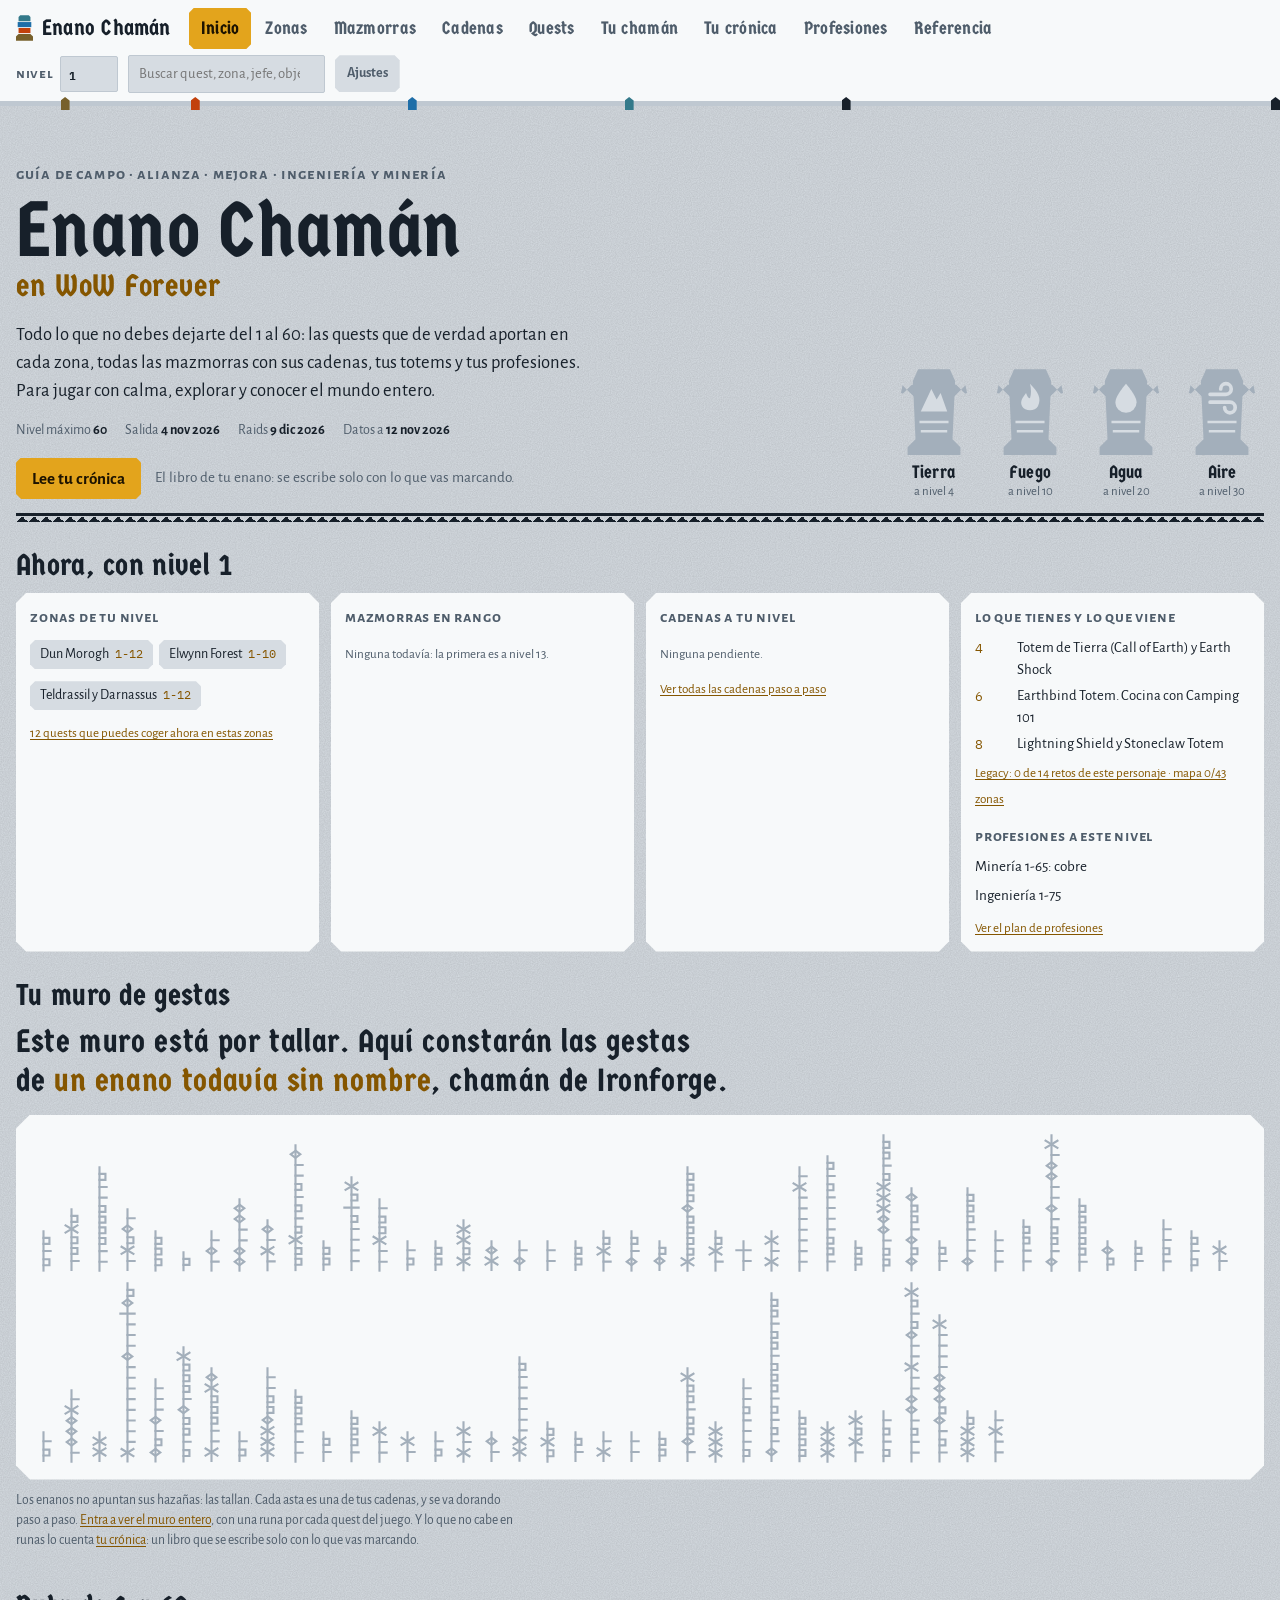
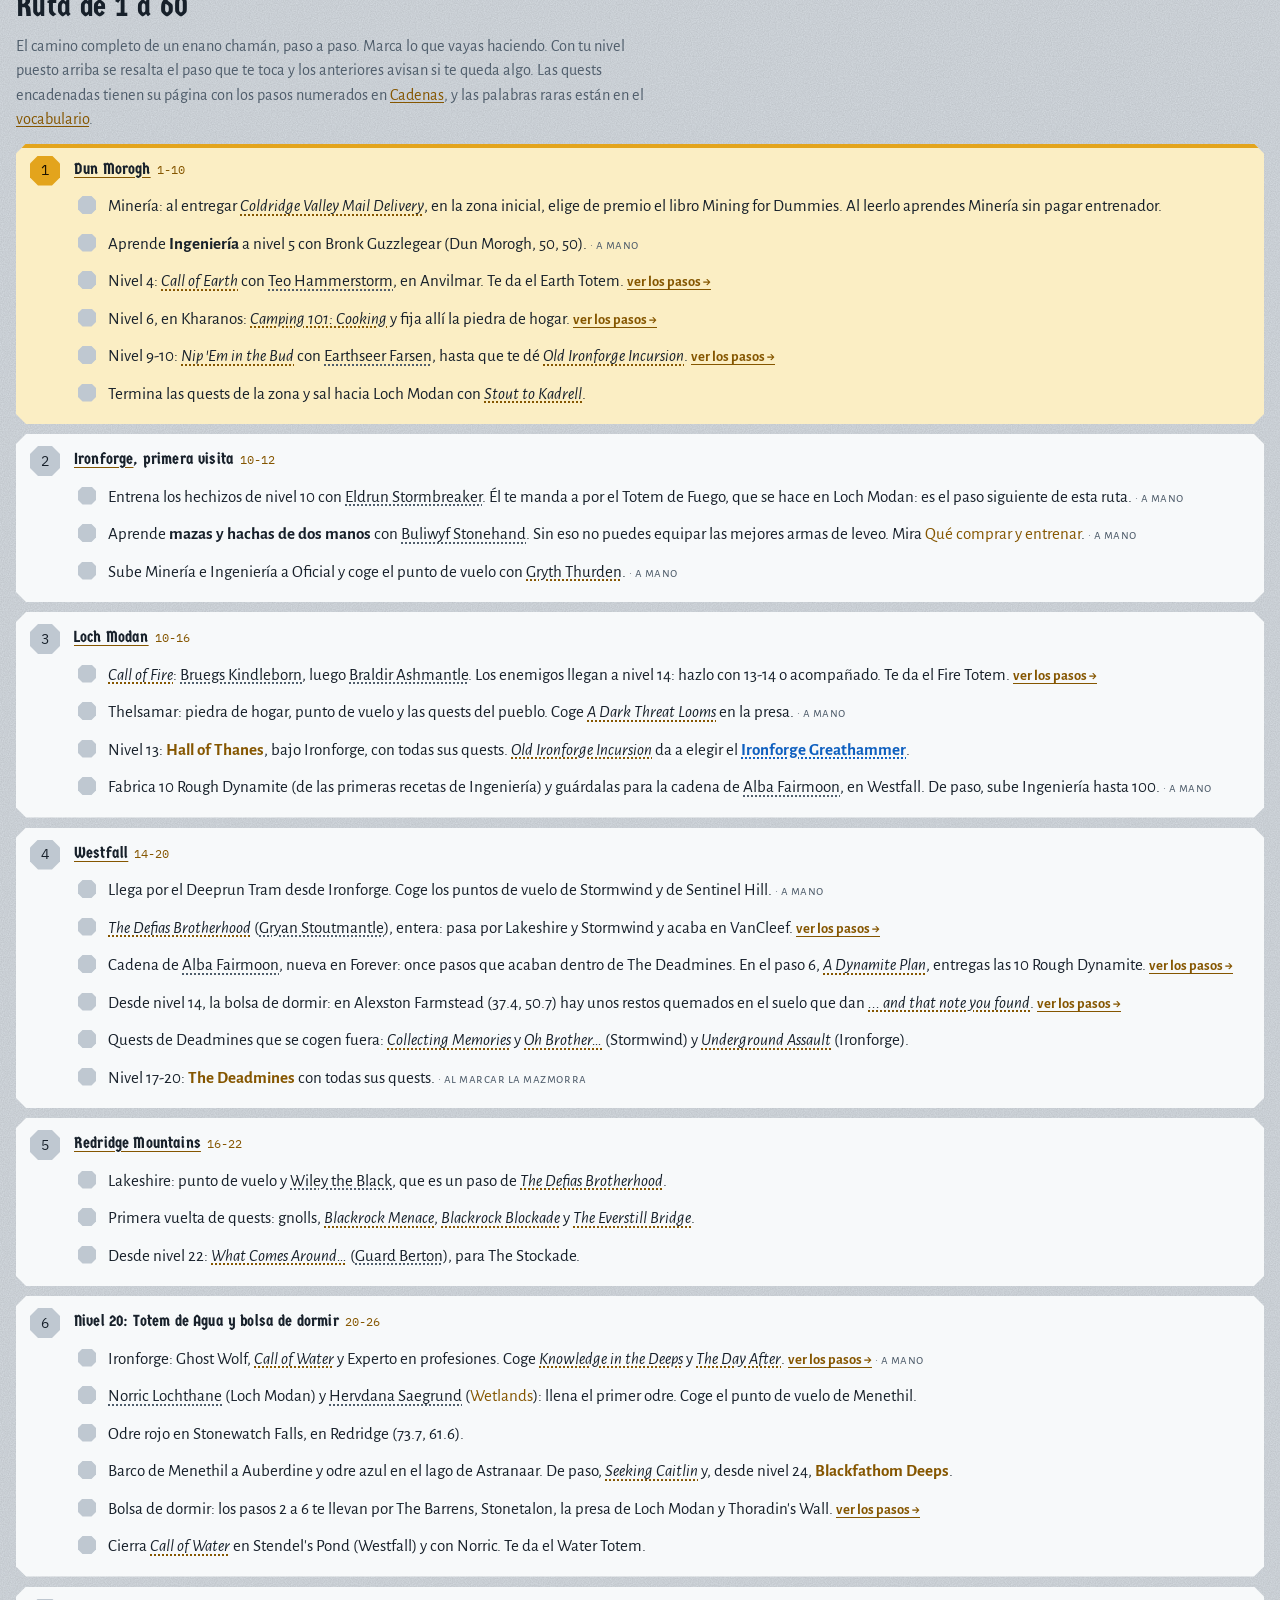
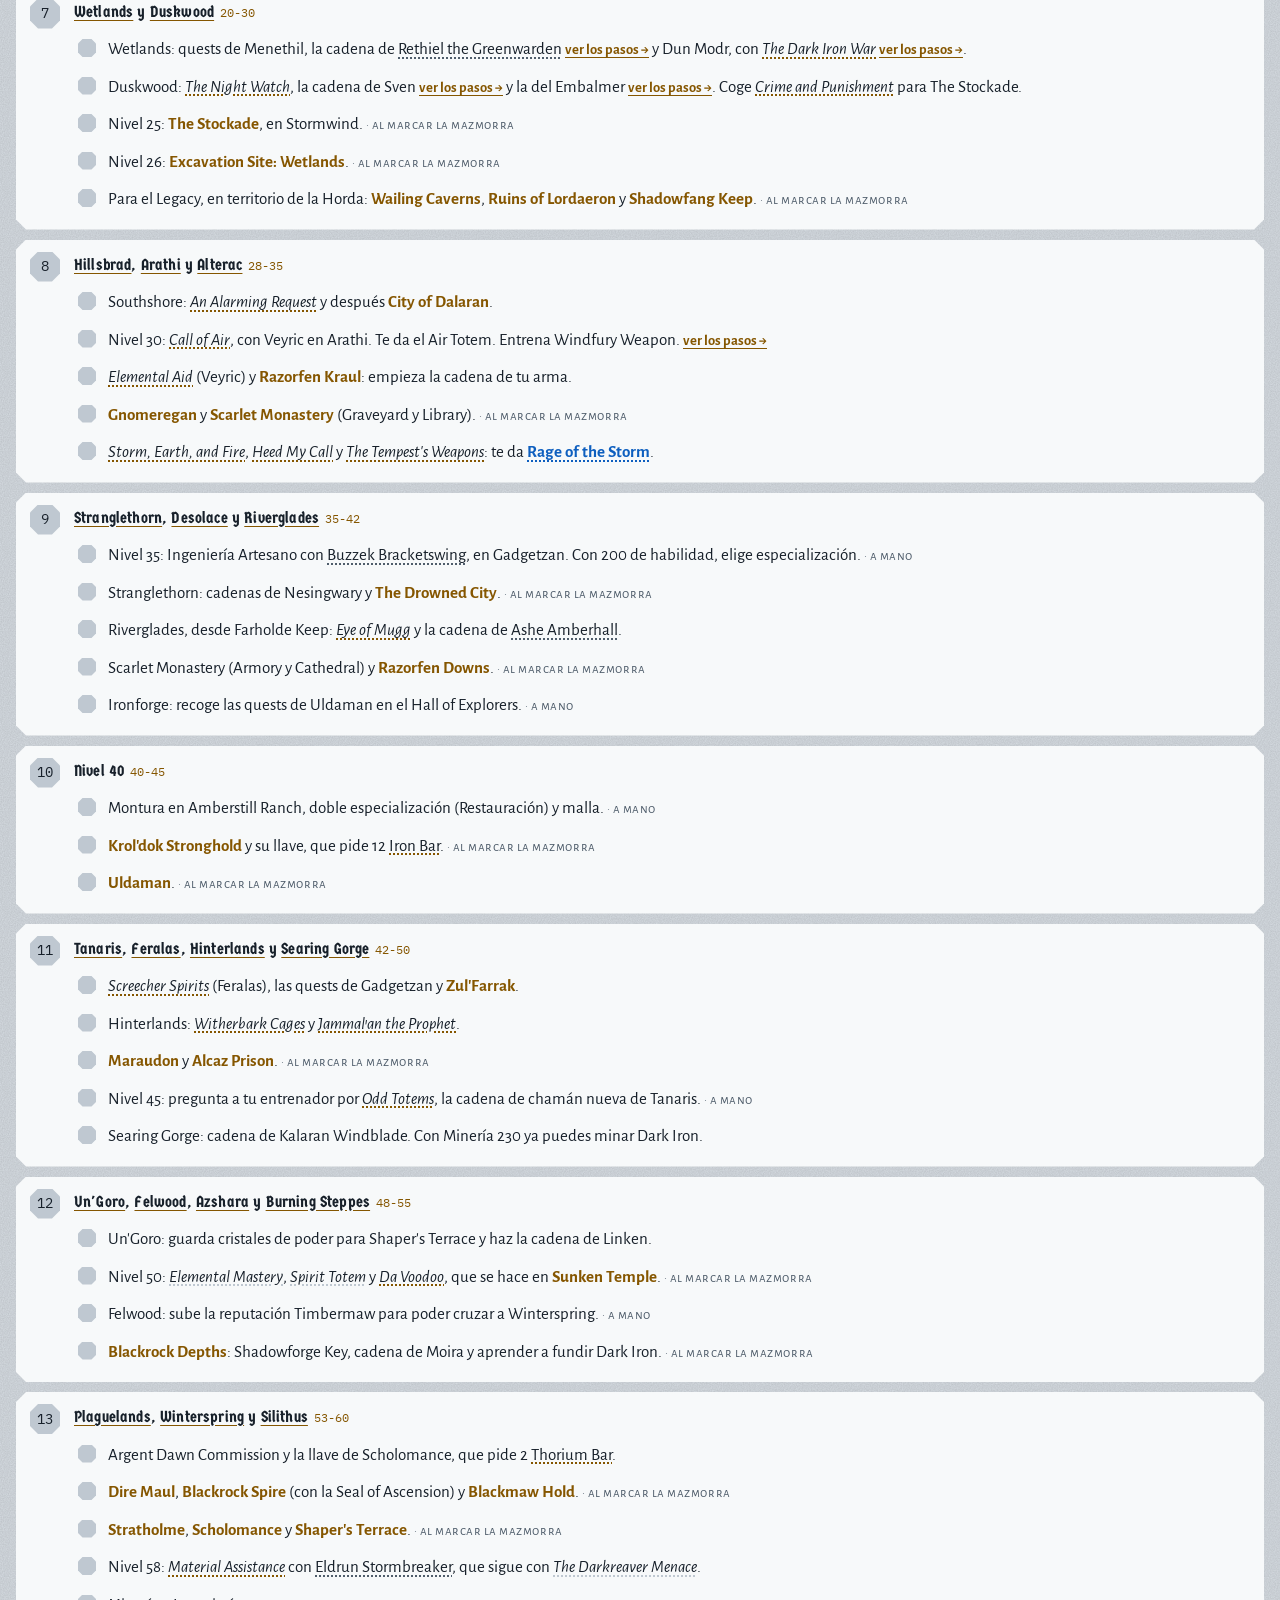
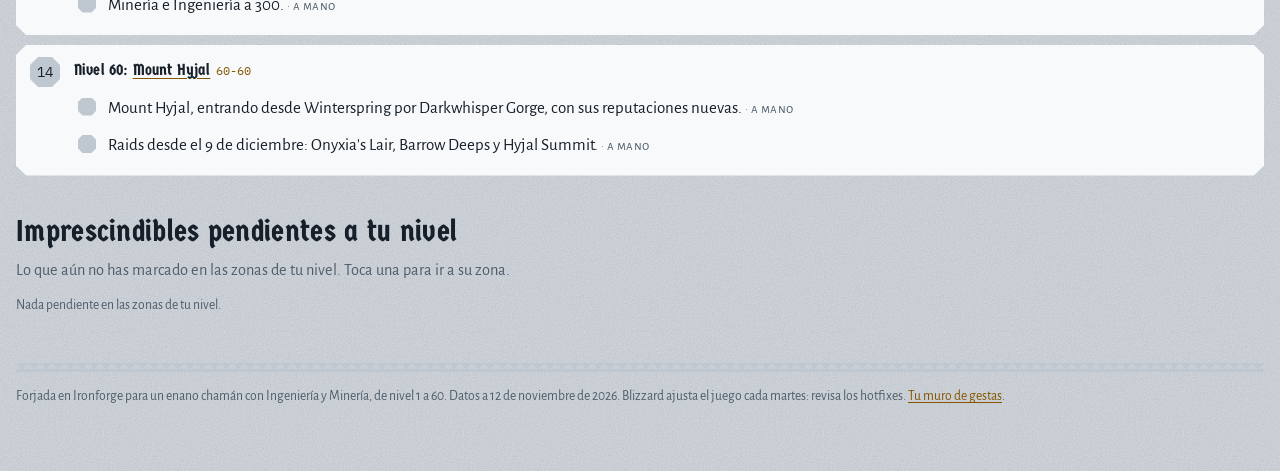
==== index.html @ 5f80826d "Seeking Caitlin pasa a «Para aprovechar»; los pasos previos, con guía - En Ashenvale, Seeking Caitli" ====
<!doctype html>
<html lang="es"><head><meta charset="utf-8"><meta name="viewport" content="width=device-width, initial-scale=1, viewport-fit=cover">
<link rel="icon" href="data:image/svg+xml,%3Csvg xmlns=%27http://www.w3.org/2000/svg%27 viewBox=%270 0 32 32%27%3E%3Crect width=%2732%27 height=%2732%27 fill=%27%2310151A%27/%3E%3Cpath fill=%27%237FC0CE%27 d=%27M11 3h10l2 2v4H9V5z%27/%3E%3Cpath fill=%27%2362ADE5%27 d=%27M8 10h16v5H8z%27/%3E%3Cpath fill=%27%23F47B40%27 d=%27M9 16h14v5H9z%27/%3E%3Cpath fill=%27%23CFA560%27 d=%27M9 22h14l3 3v4H6v-4z%27/%3E%3C/svg%3E">
<title>Enano Chamán en WoW Forever</title>
<link rel="preconnect" href="https://fonts.googleapis.com">
<link rel="preconnect" href="https://fonts.gstatic.com" crossorigin>
<link rel="stylesheet" href="https://fonts.googleapis.com/css2?family=Germania+One&family=Alegreya+Sans:ital,wght@0,400;0,500;0,700;1,400&family=IBM+Plex+Mono:wght@400;500;600&display=swap">
<style>
/* Layout: guía de campo enana. Índice fijo a la izquierda, columna de lectura a la derecha; bandas de nivel en mono; los cuatro elementos (tierra, fuego, agua, aire) como código de color. */
:root{
  /* Losas talladas de Ironforge: granito frío, nieve, oro de forja y los cuatro elementos como señales */
  --bg:#D6DCE2; --paper:#F7F9FA; --ink:#17202A; --muted:#4F5D6B; --rule:#BFC8D1; --stone:#A3AFBB;
  --bronze:#855600; --bronze-soft:#F1E3BD; --gold:#E3A41C; --gold-ink:#1D1300; --hl:#FBEEC4; --hl-ink:#5A4000;
  --earth:#77602B; --fire:#C2410C; --water:#1E6EA8; --air:#33798A; --ok:#2A7A4B; --warn:#9A5A10;
  --grain:url("data:image/svg+xml,%3Csvg xmlns='http://www.w3.org/2000/svg' width='180' height='180'%3E%3Cfilter id='n'%3E%3CfeTurbulence type='fractalNoise' baseFrequency='.85' numOctaves='2' stitchTiles='stitch'/%3E%3CfeColorMatrix values='0 0 0 0 0  0 0 0 0 0  0 0 0 0 0  0 0 0 .55 0'/%3E%3C/filter%3E%3Crect width='100%25' height='100%25' filter='url(%23n)' opacity='.22'/%3E%3C/svg%3E");
  --f-display:"Germania One", "Bitter", Georgia, serif;
  --f-body:"Alegreya Sans", "Segoe UI", system-ui, -apple-system, sans-serif;
  --f-mono:"IBM Plex Mono", ui-monospace, "SF Mono", Menlo, Consolas, monospace;
  --nav-w:250px;
}
@media (prefers-color-scheme: dark){ :root:not([data-theme="light"]){
  --bg:#10151A; --paper:#1A2129; --ink:#E8EDF1; --muted:#9BA9B6; --rule:#303B47; --stone:#46535F;
  --bronze:#F2B64C; --bronze-soft:#2C2512; --gold:#E9A92B; --gold-ink:#1D1300; --hl:#352B10; --hl-ink:#F8DB92;
  --earth:#CFA560; --fire:#F47B40; --water:#62ADE5; --air:#7FC0CE; --ok:#5FC68D; --warn:#E6B04E;
  --grain:url("data:image/svg+xml,%3Csvg xmlns='http://www.w3.org/2000/svg' width='180' height='180'%3E%3Cfilter id='n'%3E%3CfeTurbulence type='fractalNoise' baseFrequency='.85' numOctaves='2' stitchTiles='stitch'/%3E%3CfeColorMatrix values='0 0 0 0 1  0 0 0 0 1  0 0 0 0 1  0 0 0 .55 0'/%3E%3C/filter%3E%3Crect width='100%25' height='100%25' filter='url(%23n)' opacity='.22'/%3E%3C/svg%3E");
  color-scheme:dark } }
:root[data-theme="dark"]{
  --bg:#10151A; --paper:#1A2129; --ink:#E8EDF1; --muted:#9BA9B6; --rule:#303B47; --stone:#46535F;
  --bronze:#F2B64C; --bronze-soft:#2C2512; --gold:#E9A92B; --gold-ink:#1D1300; --hl:#352B10; --hl-ink:#F8DB92;
  --earth:#CFA560; --fire:#F47B40; --water:#62ADE5; --air:#7FC0CE; --ok:#5FC68D; --warn:#E6B04E;
  --grain:url("data:image/svg+xml,%3Csvg xmlns='http://www.w3.org/2000/svg' width='180' height='180'%3E%3Cfilter id='n'%3E%3CfeTurbulence type='fractalNoise' baseFrequency='.85' numOctaves='2' stitchTiles='stitch'/%3E%3CfeColorMatrix values='0 0 0 0 1  0 0 0 0 1  0 0 0 0 1  0 0 0 .55 0'/%3E%3C/filter%3E%3Crect width='100%25' height='100%25' filter='url(%23n)' opacity='.22'/%3E%3C/svg%3E");
  color-scheme:dark }

*{box-sizing:border-box}
[hidden]{display:none!important}
img{max-width:100%}
html{scroll-behavior:smooth}
@media (prefers-reduced-motion: reduce){html{scroll-behavior:auto}}
body{margin:0;background:var(--bg);color:var(--ink);font-family:var(--f-body);font-size:16px;line-height:1.55;
  padding-left:max(16px, env(safe-area-inset-left, 0px));padding-right:max(16px, env(safe-area-inset-right, 0px));padding-block:0}
a{color:var(--bronze);text-underline-offset:2px}
a:focus-visible,button:focus-visible,input:focus-visible,summary:focus-visible{outline:2px solid var(--bronze);outline-offset:2px;border-radius:3px}
em,i{font-style:italic}
.mono,.lv{font-family:var(--f-mono);font-variant-numeric:tabular-nums}

.shell{max-width:1240px;margin:0 auto;display:grid;grid-template-columns:var(--nav-w) minmax(0,1fr);gap:40px;padding-block:28px 64px}
@media (max-width:900px){.shell{grid-template-columns:minmax(0,1fr);gap:20px;padding-block:16px 48px}}

/* Índice */
nav.toc{position:sticky;top:calc(env(safe-area-inset-top, 0px) + 20px);align-self:start;max-height:calc(100vh - 40px);overflow:auto;display:flex;flex-direction:column;gap:14px}
nav.toc .brand{font-family:var(--f-display);font-weight:800;font-size:1.05rem;line-height:1.2;color:var(--ink)}
nav.toc .brand span{display:block;font-family:var(--f-mono);font-weight:500;font-size:.72rem;color:var(--muted);letter-spacing:.04em;margin-top:4px}
nav.toc ol{list-style:none;margin:0;padding:0;display:flex;flex-direction:column;gap:2px;border-left:2px solid var(--rule)}
nav.toc li a{display:block;padding:4px 10px;color:var(--muted);text-decoration:none;font-size:.92rem;border-left:2px solid transparent;margin-left:-2px}
nav.toc li a:hover{color:var(--ink);border-left-color:var(--bronze)}
nav.toc li.sub a{padding-left:22px;font-size:.86rem}
.tools{display:flex;flex-direction:column;gap:8px}
.tools label{font-size:.72rem;text-transform:uppercase;letter-spacing:.08em;color:var(--muted);font-weight:700}
.tools input{width:100%;font:inherit;font-size:.95rem;padding:7px 10px;border:1px solid var(--rule);border-radius:6px;background:var(--paper);color:var(--ink)}
.lvl-row{display:flex;gap:8px;align-items:center}
.lvl-row input{width:76px;font-family:var(--f-mono)}
.lvl-row small{color:var(--muted);font-size:.8rem;line-height:1.3}
#search-count{font-size:.8rem;color:var(--muted);min-height:1.2em}
@media (max-width:900px){
  nav.toc{position:static;max-height:none;overflow:visible;background:var(--paper);border:1px solid var(--rule);border-radius:10px;padding:14px}
  nav.toc details.toc-list > summary{cursor:pointer;font-weight:700}
}
@media (min-width:901px){ nav.toc details.toc-list > summary{display:none} }

main{min-width:0}

/* Portada */
header.hero{border-bottom:3px solid var(--ink);padding-bottom:22px;margin-bottom:8px}
.eyebrow{font-family:var(--f-mono);font-size:.75rem;letter-spacing:.08em;text-transform:uppercase;color:var(--bronze)}
h1{font-family:var(--f-display);font-weight:800;font-size:clamp(2rem,4.6vw,3.1rem);line-height:1.05;margin:.25em 0 .3em;text-wrap:balance;letter-spacing:-.01em}
.lede{font-size:1.12rem;max-width:62ch;color:var(--ink);margin:0 0 16px}
.totems{display:flex;flex-wrap:wrap;gap:8px;margin:0;padding:0;list-style:none}
.totems li{font-family:var(--f-mono);font-size:.78rem;padding:4px 10px;border-radius:999px;border:1.5px solid currentColor;background:var(--paper)}
.t-earth{color:var(--earth)} .t-fire{color:var(--fire)} .t-water{color:var(--water)} .t-air{color:var(--air)}
.meta{display:flex;flex-wrap:wrap;gap:18px;margin-top:16px;font-size:.88rem;color:var(--muted)}
.meta b{color:var(--ink);font-weight:700}

/* Secciones */
section{padding-top:34px;scroll-margin-top:16px}
h2{font-family:var(--f-display);font-weight:700;font-size:1.6rem;line-height:1.15;margin:0 0 10px;text-wrap:balance;display:flex;gap:12px;align-items:baseline}
h2 .n{font-family:var(--f-mono);font-size:.8rem;color:var(--bronze);font-weight:500;letter-spacing:.04em}
h3{font-family:var(--f-display);font-weight:700;font-size:1.15rem;margin:22px 0 8px;text-wrap:balance}
h4{font-size:.78rem;text-transform:uppercase;letter-spacing:.09em;color:var(--muted);margin:18px 0 6px}
p{margin:0 0 12px;max-width:72ch}
.intro{color:var(--muted);font-size:1.02rem}
ul,ol{margin:0 0 12px;padding-left:1.3em}
li{margin:3px 0}
li > ul, li > ol{margin:4px 0 6px}
.callout{background:var(--bronze-soft);border-left:4px solid var(--bronze);padding:12px 16px;border-radius:0 8px 8px 0;margin:14px 0;max-width:76ch}
.callout p:last-child{margin:0}
.src{font-size:.85rem;color:var(--muted)}

/* Tablas */
.tw{overflow-x:auto;margin:10px 0 16px;border:1px solid var(--rule);border-radius:8px;background:var(--paper)}
table{border-collapse:collapse;width:100%;font-size:.92rem}
th,td{text-align:left;vertical-align:top;padding:8px 10px;border-bottom:1px solid var(--rule)}
th{font-size:.74rem;text-transform:uppercase;letter-spacing:.07em;color:var(--muted);font-weight:700;background:var(--bg);position:sticky;top:0}
tr:last-child td{border-bottom:0}
td .lv, td.lv{white-space:nowrap;color:var(--bronze);font-size:.82rem}
tr.at-level td{background:var(--hl)}
tr.at-level td:first-child{box-shadow:inset 3px 0 0 var(--bronze)}
td b{font-weight:700}

/* Plan desde 20 */
ol.steps{list-style:none;padding:0;counter-reset:s;display:flex;flex-direction:column;gap:10px;max-width:none}
ol.steps > li{counter-increment:s;background:var(--paper);border:1px solid var(--rule);border-radius:10px;padding:12px 14px 10px 54px;position:relative;margin:0}
ol.steps > li::before{content:counter(s);position:absolute;left:14px;top:12px;width:28px;height:28px;border-radius:50%;background:var(--ink);color:var(--paper);font-family:var(--f-mono);font-size:.85rem;display:grid;place-items:center}
ol.steps > li > strong:first-child{font-family:var(--f-display);font-size:1.02rem}
ol.steps .lv{font-size:.78rem;color:var(--bronze);margin-left:6px}
ol.steps ul{margin-top:6px}

/* Zonas y checklist desplegables */
details.zona{background:var(--paper);border:1px solid var(--rule);border-radius:10px;margin:8px 0;overflow:hidden}
details.zona > summary{cursor:pointer;list-style:none;display:flex;flex-wrap:wrap;align-items:baseline;gap:6px 12px;padding:11px 14px}
details.zona > summary::-webkit-details-marker{display:none}
details.zona > summary::before{content:"+";font-family:var(--f-mono);color:var(--bronze);width:1ch}
details.zona[open] > summary::before{content:"\2212"}
details.zona > summary .zn{font-family:var(--f-display);font-weight:700;font-size:1.05rem}
details.zona > summary .lv{font-size:.78rem;color:var(--bronze)}
details.zona > summary .base{font-size:.85rem;color:var(--muted)}
details.zona > summary .prog{margin-left:auto;font-family:var(--f-mono);font-size:.76rem;color:var(--muted)}
details.zona .body{padding:2px 16px 14px 34px;border-top:1px solid var(--rule)}
details.zona .body > p:first-child{margin-top:12px}
details.zona.at-level{border-color:var(--bronze);box-shadow:0 0 0 1px var(--bronze)}
details.zona.at-level > summary{background:var(--hl)}
.tag{display:inline-block;font-family:var(--f-mono);font-size:.7rem;padding:1px 7px;border-radius:999px;background:var(--bronze-soft);color:var(--bronze);vertical-align:2px;margin-left:4px;letter-spacing:.02em}
.tag.done{background:var(--bg);color:var(--ok)}
.tag.new{background:var(--bronze-soft);color:var(--fire)}

.chk{list-style:none;padding:0;margin:10px 0}
.chk li{margin:0}
.chk label{display:grid;grid-template-columns:22px minmax(0,1fr);gap:8px;padding:6px 4px;border-radius:6px;cursor:pointer}
.chk label:hover{background:var(--bg)}
.chk input{width:17px;height:17px;margin-top:3px;accent-color:var(--bronze)}
.chk input:checked + span{color:var(--muted);text-decoration:line-through;text-decoration-color:var(--rule)}
.crit{display:grid;grid-template-columns:repeat(auto-fit,minmax(200px,1fr));gap:8px;margin:12px 0;padding:0;list-style:none}
.crit li{background:var(--paper);border:1px solid var(--rule);border-radius:8px;padding:9px 12px;font-size:.92rem;margin:0}

.hidden-by-search{display:none!important}
mark{background:var(--hl);color:var(--hl-ink);padding:0 2px;border-radius:2px}

footer{margin-top:48px;padding-top:16px;border-top:1px solid var(--rule);font-size:.85rem;color:var(--muted)}

/* PDF / impresión */
@media print{
  :root{--bg:#FFFFFF;--paper:#FFFFFF;--ink:#111;--muted:#555;--rule:#CCC;--hl:#FFF;--bronze:#6E4800;--bronze-soft:#F6EEE4;--gold:#C9952A;--stone:#999;--grain:none}
  body{font-size:10.5pt;padding:0}
  .shell{display:block;padding:0;max-width:none}
  nav.toc, .tools, #search-count{display:none!important}
  section{padding-top:14px;break-before:auto}
  h2{break-after:avoid;font-size:16pt;border-bottom:1.5px solid #111;padding-bottom:4px}
  h3{break-after:avoid}
  .tw{overflow:visible;border:1px solid #CCC}
  tr, ol.steps > li, .chk label{break-inside:avoid}
  th{position:static}
  details.zona{break-inside:auto;border:1px solid #CCC}
  details.zona > summary::before{content:""}
  tr.at-level td, details.zona.at-level > summary{background:transparent;box-shadow:none}
  a{color:#111;text-decoration:none}
  @page{margin:14mm 13mm}
}

/* ===================== v2: enlaces, fichas, mazmorras, panel por nivel ===================== */
:root{ --q0:#6B7682; --q2:#1E7A3C; --q3:#0E5FBF; --q4:#7A2FC2; --q5:#B5590A; --c-classic:#94561B; --c-new:#1E6EA8; --pop:#FFFFFF; --pop-ink:#1B2129; --shadow:0 10px 30px rgba(15,25,40,.18) }
@media (prefers-color-scheme: dark){ :root:not([data-theme="light"]){ --q0:#8A95A1; --q2:#4CC273; --q3:#5AA7FF; --q4:#BE86F5; --q5:#F29A4A; --c-classic:#C27B36; --c-new:#4A90C8; --pop:#1F262E; --pop-ink:#E4E9EE; --shadow:0 10px 30px rgba(0,0,0,.5) } }
:root[data-theme="dark"]{ --q0:#8A95A1; --q2:#4CC273; --q3:#5AA7FF; --q4:#BE86F5; --q5:#F29A4A; --c-classic:#C27B36; --c-new:#4A90C8; --pop:#1F262E; --pop-ink:#E4E9EE; --shadow:0 10px 30px rgba(0,0,0,.5) }

a.x{color:inherit;text-decoration:underline dotted var(--bronze);text-decoration-thickness:1.5px;text-underline-offset:3px}
a.x:hover{text-decoration-style:solid}
a.x-npc{text-decoration-color:var(--muted)}
a.x-s{text-decoration-color:var(--rule)}
a.x.q0{color:var(--q0)} a.x.q2{color:var(--q2)} a.x.q3{color:var(--q3)} a.x.q4{color:var(--q4)} a.x.q5{color:var(--q5)}
a.x.q2,a.x.q3,a.x.q4,a.x.q5{text-decoration-color:currentColor;font-weight:600}

.tools select{width:100%;font:inherit;font-size:.92rem;padding:7px 8px;border:1px solid var(--rule);border-radius:6px;background:var(--paper);color:var(--ink)}
.prog-box{display:flex;flex-direction:column;gap:3px;font-size:.82rem;color:var(--muted);border-top:1px solid var(--rule);padding-top:8px}
.prog-box b{color:var(--ink);font-family:var(--f-mono);font-weight:500}
.sync summary{cursor:pointer;font-size:.82rem;color:var(--muted)}
.sync p{font-size:.8rem;color:var(--muted);margin:6px 0}
.sync textarea{width:100%;font-family:var(--f-mono);font-size:.7rem;border:1px solid var(--rule);border-radius:6px;background:var(--paper);color:var(--ink);padding:6px}
.sync-btns{display:flex;gap:6px;margin-top:6px}
.sync button,#imprimir{font:inherit;font-size:.82rem;font-weight:600;padding:6px 9px;border-radius:6px;border:1.5px solid var(--bronze);background:var(--bronze-soft);color:var(--bronze);cursor:pointer}
.sync button:hover,#imprimir:hover{background:var(--bronze);color:var(--paper)}
#sync-msg{font-size:.78rem;color:var(--ok);min-height:1.1em;margin-top:4px}
body:not(.local) #imprimir{display:none}

/* Panel "ahora" */
.now{display:grid;grid-template-columns:repeat(auto-fit,minmax(250px,1fr));gap:12px;margin-top:6px}
.tile{background:var(--paper);border:1px solid var(--rule);border-radius:10px;padding:12px 14px;min-width:0}
.tile h4{margin:0 0 8px}
.tile p{margin:0 0 6px;font-size:.95rem}
.tile small{color:var(--muted);font-size:.82rem}
.chips{display:flex;flex-wrap:wrap;gap:6px;margin:0 0 6px;padding:0;list-style:none}
.chip{display:inline-flex;gap:6px;align-items:baseline;padding:3px 9px;border-radius:999px;border:1px solid var(--rule);background:var(--bg);color:var(--ink);text-decoration:none;font-size:.88rem}
.chip:hover{border-color:var(--bronze)}
.chip .lv{font-size:.72rem;color:var(--bronze)}
.chip.done{color:var(--muted);text-decoration:line-through}
.chip.soon{border-style:dashed;color:var(--muted)}
.ms{list-style:none;padding:0;margin:0}
.ms li{display:grid;grid-template-columns:34px minmax(0,1fr);gap:8px;font-size:.92rem;margin:4px 0}
.ms .lv{color:var(--bronze);font-size:.8rem;padding-top:2px}
.ms li.past{color:var(--muted)}

/* Gráfico de mazmorras por nivel */
.gantt{margin:14px 0 18px;background:var(--paper);border:1px solid var(--rule);border-radius:10px;padding:12px 14px;--gl:210px;--gv:44px}
.gantt figcaption{display:flex;flex-wrap:wrap;gap:6px 16px;align-items:center;margin-bottom:8px;font-size:.9rem}
.gantt .lg{display:inline-flex;align-items:center;gap:6px;color:var(--muted);font-size:.8rem}
.gantt .lg .gb{position:static;display:inline-block;width:22px;height:8px}
.gantt .lg .gline{display:inline-block;width:2px;height:14px;background:var(--ink)}
.g-body{position:relative;padding-top:16px}
.gr,.g-axis{display:grid;grid-template-columns:var(--gl) minmax(0,1fr) var(--gv);align-items:center;gap:0}
.gr{height:22px;color:var(--ink);text-decoration:none;border-radius:4px}
.gr:hover,.gr:focus-visible{background:var(--bg)}
.gl{font-size:.82rem;white-space:nowrap;overflow:hidden;text-overflow:ellipsis;padding-right:10px}
.gt{position:relative;height:100%;background-image:linear-gradient(to right,var(--rule) 1px,transparent 1px);background-size:20% 100%;border-right:1px solid var(--rule)}
.gb{position:absolute;top:6px;height:10px;border-radius:4px;background:var(--c-classic)}
.gb.gn{background:var(--c-new)}
.gv{font-family:var(--f-mono);font-size:.72rem;color:var(--muted);text-align:right}
.gr.at-level .gl{font-weight:700}
.gr.done .gl{color:var(--muted)}
.gr.done .gl::before{content:"\2713  ";color:var(--ok)}
.gr.done .gb{opacity:.35}
.g-now{position:absolute;top:16px;bottom:0;width:2px;background:var(--ink);left:calc(var(--gl) + (100% - var(--gl) - var(--gv)) * var(--p, 0.2));pointer-events:none}
.g-now::after{content:attr(data-l);position:absolute;top:-16px;left:-14px;width:30px;text-align:center;font-family:var(--f-mono);font-size:.7rem;color:var(--ink)}
.g-axis{margin-top:2px}
.g-axis .gt{background:none;border:0;height:16px}
.g-axis .gt span{position:absolute;transform:translateX(-50%);font-family:var(--f-mono);font-size:.7rem;color:var(--muted)}
@media (max-width:640px){ .gantt{--gl:128px;--gv:0px} .gv{display:none} }

/* Fichas de mazmorra */
.dg-top{display:flex;flex-wrap:wrap;gap:8px 16px;justify-content:space-between;align-items:center;margin-top:10px}
.dones{display:flex;flex-wrap:wrap;gap:6px 14px}
label.done{display:inline-flex;gap:6px;align-items:center;font-weight:600;font-size:.9rem;cursor:pointer}
label.done input{width:17px;height:17px;accent-color:var(--bronze)}
.dg-grid{display:grid;grid-template-columns:minmax(0,1fr) minmax(0,1fr);gap:8px 28px}
@media (max-width:1000px){.dg-grid{grid-template-columns:minmax(0,1fr)}}
.dg-grid > div{min-width:0}
h5{font-size:.82rem;margin:12px 0 4px;color:var(--ink);font-weight:700}
.bosses{padding-left:1.4em;margin:0 0 8px}
.bosses li{margin:7px 0}
.loot{font-size:.86rem;margin-top:3px;line-height:1.5}
.keyitems{list-style:none;padding:0;margin:0 0 8px}
.keyitems li{margin:7px 0}
.kind{display:inline-block;font-family:var(--f-mono);font-size:.68rem;padding:1px 7px;border-radius:999px;border:1px solid var(--rule);color:var(--muted);margin-left:4px;vertical-align:2px}
.kind.k-llave,.kind.k-inicia-quest{border-color:var(--warn);color:var(--warn)}
.kind.k-plano,.kind.k-profesion{border-color:var(--water);color:var(--water)}
.kind.k-arma2m{border-color:var(--bronze);color:var(--bronze)}
.tag.okk{background:var(--bg);color:var(--ok)}
.tag.ty,.tag.st{background:var(--bg);color:var(--muted)}

/* Listas de quests */
.ql{margin:6px 0}
.ql label{padding:4px 4px}
.ql .lv{color:var(--bronze);font-size:.76rem;display:inline-block;min-width:1.6em}
.qm{display:block;color:var(--muted);font-size:.84rem;line-height:1.35}
.qr{display:block;font-size:.84rem;line-height:1.4}
.star{color:var(--bronze);margin-right:2px}
.ql li.at-level > label:not(.got){background:var(--hl);border-radius:6px}
details.allq{margin:12px 0 4px;border:1px dashed var(--rule);border-radius:8px}
details.allq > summary{cursor:pointer;padding:9px 12px;font-weight:700;display:flex;gap:10px;align-items:baseline}
details.allq > summary .prog{margin-left:auto;font-family:var(--f-mono);font-size:.76rem;color:var(--muted);font-weight:500}
details.allq > p, details.allq > ul{margin-left:12px;margin-right:12px}

/* Ficha emergente */
#pop{position:fixed;z-index:50;width:min(340px,calc(100vw - 24px));background:var(--pop);color:var(--pop-ink);border:1px solid var(--rule);border-radius:10px;box-shadow:var(--shadow);padding:12px 14px;font-size:.88rem;line-height:1.4}
#pop .p-h{font-family:var(--f-display);font-weight:700;font-size:1rem;line-height:1.25;margin-bottom:2px}
#pop .p-s{color:var(--muted);font-size:.78rem;margin-bottom:6px}
#pop .p-o{margin:6px 0}
#pop dl{display:grid;grid-template-columns:auto minmax(0,1fr);gap:2px 10px;margin:6px 0}
#pop dt{color:var(--muted);font-size:.78rem;padding-top:1px}
#pop dd{margin:0}
#pop .p-l{margin:1px 0}
#pop .p-f{margin-top:8px;padding-top:6px;border-top:1px solid var(--rule);font-size:.78rem;color:var(--muted);display:flex;justify-content:space-between;gap:8px}
#pop .p-f a{font-weight:700}
#pop .q0{color:var(--q0)} #pop .q2{color:var(--q2)} #pop .q3{color:var(--q3)} #pop .q4{color:var(--q4)} #pop .q5{color:var(--q5)}

@media print{
  #pop,.sync,.prog-box,.tools select,.g-tip{display:none!important}
  a.x{text-decoration:none}
  .now{grid-template-columns:repeat(2,minmax(0,1fr))}
  .tile,.gantt{border:1px solid #CCC}
  .dg-grid{grid-template-columns:minmax(0,1fr) minmax(0,1fr);gap:4px 18px}
  .gr{height:18px}
  .ql li.at-level > label:not(.got){background:transparent}
  label.done input,.chk input{accent-color:#555}
}

/* ===================== v3: navegación por secciones y páginas ===================== */
body{padding-left:0;padding-right:0}
body::before{content:"";position:fixed;inset:0 0 auto;height:env(safe-area-inset-top,0px);z-index:40;background:var(--paper)}
.top-in,.shell{padding-left:max(16px, env(safe-area-inset-left, 0px));padding-right:max(16px, env(safe-area-inset-right, 0px))}
.top{position:sticky;top:env(safe-area-inset-top,0px);z-index:30;background:var(--paper);border-bottom:1px solid var(--rule)}
.top-in{max-width:1280px;margin:0 auto;display:flex;flex-wrap:wrap;align-items:center;gap:6px 18px;padding-block:8px}
.brand{font-family:var(--f-display);font-weight:800;color:var(--ink);text-decoration:none;font-size:1.05rem;line-height:1.1}
.brand span{display:block;font-family:var(--f-mono);font-size:.6rem;letter-spacing:.09em;text-transform:uppercase;color:var(--muted);font-weight:500;margin-top:2px}
.tabs{display:flex;gap:2px;overflow-x:auto;flex:1 1 auto;min-width:0;scrollbar-width:none}
.tabs a{padding:8px 13px;border-radius:8px;color:var(--muted);text-decoration:none;font-weight:600;white-space:nowrap}
.tabs a:hover{color:var(--ink);background:var(--bg)}
.tabs a.on{color:var(--ink);background:var(--bronze-soft);box-shadow:inset 0 -2px 0 var(--bronze)}
.top-tools{display:flex;align-items:center;gap:10px;flex:0 1 auto;min-width:0}
.lvl{display:flex;align-items:center;gap:6px;font-size:.7rem;text-transform:uppercase;letter-spacing:.08em;color:var(--muted);font-weight:700}
.lvl input{width:58px;font:inherit;font-family:var(--f-mono);font-size:.95rem;padding:6px 8px;border:1px solid var(--rule);border-radius:6px;background:var(--bg);color:var(--ink)}
.search{position:relative;flex:1 1 230px;min-width:130px;max-width:300px}
.search input{width:100%;font:inherit;font-size:.92rem;padding:7px 10px;border:1px solid var(--rule);border-radius:6px;background:var(--bg);color:var(--ink)}
#results{position:absolute;right:0;top:calc(100% + 6px);width:min(440px, calc(100vw - 32px));max-height:min(70vh,520px);overflow:auto;background:var(--pop);border:1px solid var(--rule);border-radius:10px;box-shadow:var(--shadow);padding:6px;z-index:60}
.res{display:grid;grid-template-columns:70px minmax(0,1fr);gap:0 10px;padding:7px 8px;border-radius:6px;color:var(--pop-ink);text-decoration:none}
.res:hover,.res.sel{background:var(--bg)}
.res .rt{font-family:var(--f-mono);font-size:.66rem;color:var(--bronze);text-transform:uppercase;padding-top:4px}
.res .rn{font-weight:600}
.res .rc{grid-column:2;color:var(--muted);font-size:.82rem}
.res-empty{padding:10px;color:var(--muted);font-size:.9rem}
.cfg{position:relative}
.cfg > summary{cursor:pointer;list-style:none;padding:7px 10px;border:1px solid var(--rule);border-radius:6px;font-size:.88rem;font-weight:600;color:var(--muted);white-space:nowrap}
.cfg > summary::-webkit-details-marker{display:none}
.cfg[open] > summary{color:var(--ink);border-color:var(--bronze)}
.cfg-body{position:absolute;right:0;top:calc(100% + 6px);width:min(320px, calc(100vw - 32px));background:var(--pop);color:var(--pop-ink);border:1px solid var(--rule);border-radius:10px;box-shadow:var(--shadow);padding:12px;display:flex;flex-direction:column;gap:8px;z-index:60}
.cfg-body label{font-size:.7rem;text-transform:uppercase;letter-spacing:.08em;color:var(--muted);font-weight:700}
.cfg-body select,.cfg-body textarea{width:100%;font:inherit;font-size:.9rem;padding:7px 8px;border:1px solid var(--rule);border-radius:6px;background:var(--bg);color:var(--ink)}
.cfg-body textarea{font-family:var(--f-mono);font-size:.7rem}
.cfg-body p{font-size:.8rem;color:var(--muted);margin:0;max-width:none}
.cfg-body button{font:inherit;font-size:.82rem;font-weight:600;padding:6px 9px;border-radius:6px;border:1.5px solid var(--bronze);background:var(--bronze-soft);color:var(--bronze);cursor:pointer}
.cfg-body button:hover{background:var(--bronze);color:var(--paper)}

.shell{max-width:1280px;margin:0 auto;display:grid;grid-template-columns:232px minmax(0,1fr);gap:34px;padding-block:22px 64px}
.shell.noside{grid-template-columns:minmax(0,1fr)}
.shell.noside .side{display:none}
.side{position:sticky;top:calc(env(safe-area-inset-top,0px) + 72px);align-self:start;max-height:calc(100vh - 92px);overflow:auto;font-size:.9rem;padding:0 4px 12px 0}
.side h4{margin:14px 0 4px}
.side a{display:flex;justify-content:space-between;gap:8px;align-items:baseline;padding:4px 8px;border-radius:6px;color:var(--muted);text-decoration:none;border-left:2px solid transparent}
.side a:hover{color:var(--ink);background:var(--paper)}
.side a.at-level{color:var(--ink)}
.side a.on{color:var(--ink);background:var(--paper);border-left-color:var(--bronze);font-weight:700}
.side a.done span:first-child::before{content:"\2713  ";color:var(--ok)}
.side .lv{font-family:var(--f-mono);font-size:.7rem;color:var(--bronze);white-space:nowrap}
.side .s-all{font-weight:700;color:var(--ink)}
@media (max-width:900px){.shell{grid-template-columns:minmax(0,1fr);gap:0;padding-block:14px 48px}.side{display:none}}

.sec{padding-top:26px}
.view > header.hero + .sec{padding-top:18px}
.view > .sec:first-child{padding-top:0}
.vh{font-size:1.9rem;margin:0 0 6px;display:block}
.sec > h2{display:block}
.page .ph{border-bottom:3px solid var(--ink);padding-bottom:12px;margin-bottom:14px}
.crumb{font-size:.84rem;color:var(--muted);display:flex;gap:7px;align-items:center;margin-bottom:6px}
.crumb a{color:var(--bronze);text-decoration:none;font-weight:700}
.page h2{font-size:clamp(1.6rem,3.6vw,2.3rem);margin:0 0 6px;display:block;font-weight:800}
.ph-meta{display:flex;flex-wrap:wrap;gap:4px 14px;align-items:center;color:var(--muted);font-size:.92rem;margin-bottom:8px}
.ph-meta .lv{font-family:var(--f-mono);color:var(--bronze);font-size:.92rem}
.blk{background:var(--paper);border:1px solid var(--rule);border-radius:10px;padding:14px 16px;margin:12px 0}
.blk > h3,.blk-h h3{margin:0 0 8px;font-size:1.05rem;display:flex;gap:10px;align-items:baseline}
.blk .prog{margin-left:auto;font-family:var(--f-mono);font-size:.78rem;color:var(--muted);font-weight:500}
.blk.imp{border-color:var(--bronze);box-shadow:inset 4px 0 0 var(--bronze)}
.blk h4:first-of-type{margin-top:6px}
.blk-h{display:flex;flex-wrap:wrap;gap:6px 14px;align-items:center;justify-content:space-between;margin-bottom:6px}
.blk-h h3{margin:0;flex:1 1 auto}
.filters{display:flex;flex-wrap:wrap;gap:6px}
.filters button{font:inherit;font-size:.8rem;padding:4px 10px;border-radius:999px;border:1px solid var(--rule);background:var(--bg);color:var(--muted);cursor:pointer}
.filters button.on{background:var(--ink);color:var(--paper);border-color:var(--ink)}
.allq.f-new li:not([data-new]),.allq.f-star li:not([data-star]),.allq.f-pend li:has(input:checked){display:none}
.cols{display:grid;grid-template-columns:minmax(0,1fr) minmax(0,1fr);gap:0 20px;align-items:start}
@media (max-width:1000px){.cols{grid-template-columns:minmax(0,1fr)}}
.cols > div{min-width:0}
.pn{display:flex;justify-content:space-between;gap:12px;margin-top:18px}
.pn a{padding:8px 12px;border:1px solid var(--rule);border-radius:8px;background:var(--paper);color:var(--ink);text-decoration:none;font-weight:600}
.pn a:hover{border-color:var(--bronze)}

.cg{margin:20px 0 8px}
.cards{display:grid;grid-template-columns:repeat(auto-fill,minmax(232px,1fr));gap:10px}
.card{display:flex;flex-direction:column;gap:4px;background:var(--paper);border:1px solid var(--rule);border-radius:10px;padding:11px 13px;color:var(--ink);text-decoration:none;min-width:0}
.card:hover{border-color:var(--bronze)}
.card.at-level{border-color:var(--bronze);box-shadow:0 0 0 1px var(--bronze);background:var(--hl)}
.card.done{opacity:.7}
.card.done .c-h b::before{content:"\2713  ";color:var(--ok)}
.c-h{display:flex;justify-content:space-between;gap:8px;align-items:baseline}
.c-h b{font-family:var(--f-display);font-size:1.02rem;line-height:1.2}
.c-h .lv{font-family:var(--f-mono);font-size:.76rem;color:var(--bronze);white-space:nowrap}
.c-s{color:var(--muted);font-size:.84rem}
.bar{display:block;height:5px;border-radius:3px;background:var(--rule);overflow:hidden;margin-top:4px}
.bar i{display:block;height:100%;background:var(--bronze);border-radius:3px}
.c-f{font-size:.74rem;color:var(--muted);font-family:var(--f-mono)}
.flash{animation:flash 1.7s ease-out}
@keyframes flash{0%,35%{background:var(--hl);box-shadow:0 0 0 3px var(--bronze)}100%{background:transparent;box-shadow:0 0 0 0 transparent}}
@media (prefers-reduced-motion: reduce){.flash{animation:none;outline:2px solid var(--bronze)}}
.pend{list-style:none;padding:0;margin:0;display:grid;grid-template-columns:repeat(auto-fit,minmax(280px,1fr));gap:8px}
.pend li{margin:0}
.pend a{display:block;height:100%;background:var(--paper);border:1px solid var(--rule);border-left:4px solid var(--bronze);border-radius:8px;padding:9px 12px;color:var(--ink);text-decoration:none;font-size:.92rem}
.pend a:hover{border-color:var(--bronze)}
.pend a b{display:block;font-size:.7rem;text-transform:uppercase;letter-spacing:.08em;color:var(--bronze);margin-bottom:2px}
header.hero h1{font-size:clamp(1.8rem,4vw,2.6rem)}

@media print{
  .top,.side,#results,.pn,.filters,body::before{display:none!important}
  .shell{display:block;padding:0;max-width:none}
  .view{display:block!important}
  .page{margin-top:16pt}
  .page .ph{break-after:avoid}
  .blk{break-inside:auto;border:1px solid #CCC;padding:8pt 10pt;margin:8pt 0}
  .blk.imp{box-shadow:none;border-color:#777}
  .cards{grid-template-columns:repeat(3,minmax(0,1fr));gap:6pt}
  .card{border:1px solid #CCC;break-inside:avoid}
  .card.at-level{background:transparent;box-shadow:none}
  .cols{grid-template-columns:minmax(0,1fr) minmax(0,1fr);gap:0 12pt}
}

.sec,.page,.blk,.overview{scroll-margin-top:84px}
@media (max-width:900px){ .top{position:static} .sec,.page,.blk,.overview{scroll-margin-top:12px} .top-tools{flex:1 1 100%} .search{max-width:none} }

/* ruta paso a paso */
ol.steps > li.at-level{border-color:var(--bronze);box-shadow:0 0 0 1px var(--bronze)}
ol.steps > li.at-level::before{background:var(--bronze)}
ol.steps > li.done{opacity:.75}
ol.steps > li.done::before{content:"\2713";background:var(--ok)}
.st-tag{font-family:var(--f-mono);font-size:.72rem;margin-left:10px;color:var(--muted)}
li.behind > .st-tag{color:var(--warn);font-weight:700}
li.done > .st-tag{color:var(--ok)}
ol.steps > li > strong a{color:inherit;text-decoration:underline;text-decoration-color:var(--bronze);text-underline-offset:3px}
ol.steps .chk{margin:6px 0 2px}
ol.steps .chk a[href^="#"]{color:var(--bronze);text-decoration:none}
ol.steps .chk a[href^="#"]:hover{text-decoration:underline}

/* cadenas paso a paso */
ol.chain{list-style:none;margin:10px 0 0;padding:0;max-width:none}
ol.chain > li{display:grid;grid-template-columns:40px minmax(0,1fr);gap:0 12px;position:relative;margin:0;padding:0 0 16px}
ol.chain > li::before{content:"";position:absolute;left:19px;top:40px;bottom:2px;width:2px;background:var(--rule)}
ol.chain > li:last-child{padding-bottom:0}
ol.chain > li:last-child::before{display:none}
ol.chain > li.done::before{background:var(--ok)}
.cs-n{position:relative;display:block;width:40px;height:40px;cursor:pointer}
.cs-n input{position:absolute;inset:0;width:100%;height:100%;margin:0;opacity:0;cursor:pointer}
.cs-n span{display:grid;place-items:center;width:36px;height:36px;margin:2px;border-radius:50%;border:2px solid var(--rule);background:var(--paper);color:var(--muted);font-family:var(--f-mono);font-size:.9rem;font-weight:500}
.cs-n span::before{content:attr(data-n)}
.cs-n:hover span{border-color:var(--bronze)}
.cs-n input:checked + span{background:var(--ok);border-color:var(--ok);color:var(--paper)}
.cs-n input:checked + span::before{content:"\2713"}
.cs-n input:focus-visible + span{outline:2px solid var(--bronze);outline-offset:2px}
li.next > .cs-n span{border-color:var(--bronze);color:var(--bronze);box-shadow:0 0 0 3px var(--bronze-soft)}
.cs-b{min-width:0;padding:6px 0 0}
li.next > .cs-b{background:var(--hl);margin:-2px -8px 0;padding:8px 8px 6px;border-radius:8px}
li.done > .cs-b{opacity:.62}
.cs-t{display:flex;flex-wrap:wrap;gap:2px 10px;align-items:baseline;font-weight:700;font-size:1.02rem}
.cs-t .lv{font-family:var(--f-mono);font-size:.74rem;font-weight:500;color:var(--bronze)}
.cs-b p{margin:3px 0 0;max-width:78ch}
.cs-w{font-size:.92rem;color:var(--muted)}
.cs-w .co{font-family:var(--f-mono);font-size:.8rem;color:var(--ink);white-space:nowrap}
.cs-o{font-size:.92rem;border-left:3px solid var(--rule);padding-left:9px;color:var(--ink)}
.cs-r{font-size:.88rem;color:var(--muted)}
.blk.why p:first-child{margin-top:0;max-width:80ch}
.cprog{font-family:var(--f-mono);font-size:.8rem}
.clinks{list-style:none;margin:0;padding:0;display:grid;grid-template-columns:repeat(auto-fill,minmax(270px,1fr));gap:8px}
.clinks li{margin:0}
.clink{display:grid;grid-template-columns:minmax(0,1fr) auto;gap:2px 10px;height:100%;padding:9px 12px;border:1px solid var(--rule);border-left:4px solid var(--bronze);border-radius:8px;background:var(--paper);color:var(--ink);text-decoration:none}
.clink:hover{border-color:var(--bronze)}
.clink b{font-size:.95rem}
.clink .lv{font-family:var(--f-mono);font-size:.74rem;color:var(--bronze)}
.clink .cl-h,.clink .cl-p{font-size:.82rem;color:var(--muted)}
.clink .cl-p{text-align:right;font-family:var(--f-mono);font-size:.74rem}
.clink.at-level{background:var(--hl)}
.clink.done{opacity:.65;border-left-color:var(--ok)}
a.cgo{white-space:nowrap;font-size:.86em;font-weight:600;color:var(--bronze);text-decoration:none;border-bottom:1px solid currentColor}
a.cgo::after{content:" \2192"}
#saved{position:fixed;right:16px;bottom:16px;z-index:60;padding:7px 12px;border-radius:8px;background:var(--ink);color:var(--paper);font-size:.84rem;opacity:0;transform:translateY(6px);transition:opacity .18s,transform .18s;pointer-events:none}
#saved.on{opacity:.95;transform:none}
#saved.bad{background:var(--fire);color:#fff}
dl.voc{display:grid;grid-template-columns:minmax(120px,max-content) minmax(0,1fr);gap:6px 16px;margin:8px 0;max-width:90ch}
dl.voc dt{font-weight:700}
dl.voc dd{margin:0}
@media (max-width:640px){ dl.voc{grid-template-columns:1fr;gap:0} dl.voc dd{margin:0 0 8px} }
@media print{
  ol.chain > li{break-inside:avoid}
  li.next > .cs-b{background:none;margin:0;padding:6px 0 0}
  li.next > .cs-n span{box-shadow:none}
  #saved{display:none}
}

/* importar progreso */
.imp-box{background:var(--paper);border:1px solid var(--rule);border-radius:10px;padding:14px 16px;margin:12px 0;max-width:80ch}
.imp-box h3{margin:14px 0 4px;font-size:1rem}
.imp-box input[type=file],.imp-box select,.imp-box textarea{display:block;width:100%;max-width:100%;margin:6px 0;font:inherit;color:var(--ink);background:var(--bg);border:1px solid var(--rule);border-radius:6px;padding:6px 8px;box-sizing:border-box}
.imp-box button{font:inherit;font-weight:600;padding:7px 14px;border-radius:6px;border:1px solid var(--bronze);background:var(--bronze);color:var(--paper);cursor:pointer}
#imp-msg{margin-top:8px;font-size:.92rem}
code{font-family:var(--f-mono);font-size:.86em;background:var(--bg);border:1px solid var(--rule);border-radius:4px;padding:0 4px}
@media print{ #importar{display:none} }

/* v4: base de datos de quests, casillas que son vistas, centros con páginas y talentos */
.qf{display:flex;flex-wrap:wrap;gap:8px;align-items:center;margin:10px 0 6px}
.qf input[type=search],.qf select{font:inherit;color:var(--ink);background:var(--paper);border:1px solid var(--rule);border-radius:8px;padding:7px 10px;min-width:0;max-width:100%}
.qf input[type=search]{flex:1 1 240px}
.qf-lv{display:inline-flex;gap:6px;align-items:center;font-size:.92rem;cursor:pointer}
.qf-lv input{accent-color:var(--bronze)}
#qlist{background:var(--paper);border:1px solid var(--rule);border-radius:10px;padding:6px 10px}
#qmore{display:block;margin:12px auto;font:inherit;font-weight:600;padding:8px 18px;border-radius:8px;border:1px solid var(--bronze);background:var(--paper);color:var(--bronze);cursor:pointer}
a.qc{font-family:var(--f-mono);font-size:.74rem;color:var(--bronze);text-decoration:none;border-bottom:1px dotted currentColor;white-space:nowrap}
.cs-t a.qc{margin-left:auto}
span[data-part]::after{content:" · " attr(data-part);font-family:var(--f-mono);font-size:.74rem;color:var(--warn);white-space:nowrap}
.cs-need{font-size:.88rem;color:var(--warn)}
.gain{font-size:.95rem}
.after{font-size:.92rem;margin:12px 0 0;max-width:none}
ol.chain > li.cur > .cs-b{border-left:3px solid var(--bronze);padding-left:10px}
dl.qd{display:grid;grid-template-columns:max-content minmax(0,1fr);gap:4px 14px;margin:0}
dl.qd dt{color:var(--muted);font-size:.9rem}
dl.qd dd{margin:0}
.qpage .dones{display:flex;flex-wrap:wrap;gap:6px 18px;align-items:center}
.hubcards{margin-top:12px}
.hubcards .card{min-height:72px}
.hubcards .c-h b{font-family:var(--f-display);font-size:1.05rem}
.hubcards .c-s{white-space:normal;overflow:visible;color:var(--muted);font-size:.9rem}
h3.cg{margin:26px 0 2px}
.trees{display:grid;grid-template-columns:repeat(3,minmax(0,1fr));gap:10px;margin:14px 0}
.trees > div{position:relative;background:var(--paper);border:1px solid var(--rule);border-radius:10px;padding:10px 12px 14px;overflow:hidden}
.trees b{display:block;font-size:.88rem;color:var(--muted)}
.trees span{font-family:var(--f-display);font-size:1.6rem;font-weight:800;line-height:1.1}
.trees i{position:absolute;left:0;bottom:0;height:5px;width:var(--w);background:var(--tc)}
.tr-enh{--tc:var(--earth)} .tr-ele{--tc:var(--fire)} .tr-res{--tc:var(--water)}
.tl-now{background:var(--hl);color:var(--hl-ink);border-radius:8px;padding:8px 12px;font-weight:600;max-width:none}
.tl-now:empty{display:none}
ol.tl{list-style:none;padding:0;margin:12px 0;max-width:none}
ol.tl > li{display:grid;grid-template-columns:58px minmax(0,1fr);gap:0 12px;padding:0 0 8px;margin:0;background:none;border:0}
ol.tl > li > .lv{font-family:var(--f-mono);font-size:.84rem;color:var(--bronze);text-align:right;padding-top:10px}
ol.tl > li > div{background:var(--paper);border:1px solid var(--rule);border-left:4px solid var(--tc);border-radius:8px;padding:8px 12px}
ol.tl > li.key > div{box-shadow:inset 0 0 0 1px var(--tc)}
ol.tl > li.at-level > div{background:var(--hl)}
ol.tl > li.past > div{opacity:.62}
ol.tl > li.past > .lv::after{content:" \2713";color:var(--ok)}
.tl-h{display:flex;flex-wrap:wrap;gap:4px 10px;align-items:baseline}
.pips{font-size:.78rem;letter-spacing:1px;color:var(--tc)}
.tree-tag{margin-left:auto;font-family:var(--f-mono);font-size:.7rem;color:var(--muted);text-transform:uppercase;letter-spacing:.06em}
ol.tl p{margin:2px 0 0;font-size:.95rem;max-width:none}
ol.tl p.why{color:var(--muted);font-size:.88rem}
@media (max-width:640px){ .trees{gap:6px} .trees span{font-size:1.25rem} ol.tl > li{grid-template-columns:46px minmax(0,1fr);gap:0 8px} }
@media print{ .qf,#qmore,#v-quests{display:none!important} ol.tl > li{break-inside:avoid} ol.tl > li.past > div{opacity:1} }
.tile h4.t2{margin-top:14px}

/* ===================== v5: identidad propia. Losas de piedra con las esquinas cortadas, sin bordes ni radios ===================== */
body{font-size:17px;line-height:1.5}
h1,h2,h3,.brand,.c-h b,.hubcards .c-h b,#pop .p-h,ol.steps > li > strong:first-child,.trees span,.totem b{font-family:var(--f-display);font-weight:400;letter-spacing:.01em}
h2{font-size:1.9rem}
h3{font-size:1.3rem;margin:24px 0 8px}
h4{font-family:var(--f-body);font-variant-caps:all-small-caps;text-transform:none;font-size:1rem;letter-spacing:.05em;font-weight:700}
.page h2{font-size:clamp(2rem,4.6vw,3rem);font-weight:400;line-height:1}
.vh{font-size:clamp(2rem,4.4vw,2.8rem);line-height:1}
.c-h b,.hubcards .c-h b{font-size:1.14rem;line-height:1.15}
.blk > h3,.blk-h h3{font-size:1.22rem}
::selection{background:var(--gold);color:var(--gold-ink)}
.eyebrow{font-family:var(--f-body);font-variant-caps:all-small-caps;text-transform:none;font-weight:700;font-size:1.02rem;letter-spacing:.07em;color:var(--muted);margin:0}
.lvl,.cfg-body label,.tools label{font-variant-caps:all-small-caps;text-transform:none;font-size:.92rem;letter-spacing:.05em}
th{font-variant-caps:all-small-caps;text-transform:none;font-size:.9rem;letter-spacing:.04em}
.tree-tag,.res .rt,.pend a b{font-family:var(--f-body);font-variant-caps:all-small-caps;text-transform:none;font-size:.84rem;letter-spacing:.05em;font-weight:700}

/* portada: el nombre tallado y los cuatro totems como trofeos */
header.hero{display:grid;grid-template-columns:minmax(0,1fr) auto;gap:14px 44px;align-items:end;border-bottom:0;padding-bottom:0;margin-bottom:8px}
header.hero::after,.page .ph::after{content:"";display:block;height:9px;background:linear-gradient(var(--ink),var(--ink)) 0 0/100% 3px no-repeat,conic-gradient(from 135deg at 50% 0,var(--ink) 90deg,transparent 0) 0 3px/12px 6px repeat-x}
header.hero::after{grid-column:1/-1}
header.hero h1{font-size:clamp(2.7rem,7.4vw,4.8rem);line-height:.9;margin:.12em 0 .22em;letter-spacing:.005em}
header.hero h1 span{display:block;font-size:.4em;line-height:1.1;color:var(--bronze);margin-top:.18em}
.lede{font-size:1.16rem;max-width:58ch}
.cta{display:flex;flex-wrap:wrap;align-items:center;gap:6px 14px;margin:16px 0 0}
.cta a{display:inline-block;padding:8px 16px;background:var(--gold);color:var(--gold-ink);font-weight:700;text-decoration:none;border-radius:8px}
.cta a:hover{background:var(--ink);color:var(--paper)}
.cta span{color:var(--muted);font-size:.95rem}
/* colores de receta: a qué habilidad se pone naranja, amarilla, verde y gris */
.dif{display:inline-flex;gap:3px;white-space:nowrap}
.dif b{padding:0 5px;border-radius:4px;color:#1D1300;font-weight:700;font-variant-numeric:tabular-nums;-webkit-print-color-adjust:exact;print-color-adjust:exact}
table.alt{min-width:860px}
.dif .d-o{background:#FF9A4D} .dif .d-y{background:#FFDD55} .dif .d-g{background:#7FCF7F} .dif .d-x{background:#BDBDBD}
.totems{display:grid;grid-template-columns:repeat(4,minmax(58px,84px));gap:12px;align-items:start;justify-content:end}
.totems li{padding:0;border:0;border-radius:0;background:none;font:inherit;margin:0}
.totem{display:grid;justify-items:center;gap:1px;text-align:center;text-decoration:none;color:var(--stone);transition:color .45s,transform .18s}
.totem svg{display:block;width:100%;height:auto;max-width:74px;transition:filter .45s}
.totem b{font-size:1.12rem;line-height:1.1;color:var(--ink);margin-top:4px}
.totem i{font-style:normal;font-size:.8rem;line-height:1.2;color:var(--muted)}
.totem .tb,.totem .tw{fill:var(--stone);transition:fill .45s}
.totem .tc{fill:var(--bg);transition:fill .45s}
.totem .ts{fill:none;stroke:var(--bg);stroke-width:2.8;stroke-linecap:round;transition:stroke .45s}
.totem.got .tw,.totem.got .tc{fill:currentColor}
.totem.got .ts{stroke:currentColor}
.totem.ready .tc{fill:var(--paper)}
.totem.ready .ts{stroke:var(--paper)}
.totem .tn{fill:none;stroke:var(--bg);stroke-width:2}
.totem.got[data-el="earth"]{color:var(--earth)} .totem.got[data-el="fire"]{color:var(--fire)} .totem.got[data-el="water"]{color:var(--water)} .totem.got[data-el="air"]{color:var(--air)}
.totem.got svg{filter:drop-shadow(0 0 7px currentColor)}
.totem.ready i{color:var(--bronze);font-weight:700}
.totem:hover{transform:translateY(-3px)}
.totem:focus-visible{outline:2px solid var(--ink);outline-offset:4px}
.page .ph{border-bottom:0;padding-bottom:0}
.page .ph::after{margin-top:12px}
@media (max-width:760px){ header.hero{grid-template-columns:minmax(0,1fr)} .totems{justify-content:start;grid-template-columns:repeat(4,minmax(52px,72px))} }
@media (prefers-reduced-motion: reduce){ .totem,.totem svg{transition:none} .totem:hover{transform:none} }

/* cabecera: marca con los cuatro elementos apilados y el camino de 1 a 60 como borde */
.top{border-bottom:0}
.brand{display:flex;align-items:center;gap:9px;font-size:1.4rem;line-height:1;white-space:nowrap}
.brand svg{flex:none;width:17px;height:26px}
.brand span{display:none}
.tabs a{font-family:var(--f-display);font-weight:400;font-size:1.12rem;letter-spacing:.015em;padding:7px 12px;color:var(--muted)}
.rail{position:relative;height:5px;background:var(--rule)}
.rail i{position:absolute;inset:0 auto 0 0;width:calc((var(--lv,1) - 1) / 59 * 100%);background:var(--gold);transition:width .35s}
.rail b{position:absolute;top:-4px;left:clamp(4.5px, calc((var(--at) - 1) / 59 * 100%), calc(100% - 4.5px));width:9px;height:13px;margin-left:-4.5px;background:var(--ink);clip-path:polygon(50% 0,100% 28%,100% 100%,0 100%,0 28%)}
.rail b.e1{background:var(--earth)} .rail b.e2{background:var(--fire)} .rail b.e3{background:var(--water)} .rail b.e4{background:var(--air)}
footer{border-top:0;padding-top:0}
footer::before{content:"";display:block;height:9px;margin-bottom:14px;background:linear-gradient(var(--rule),var(--rule)) 0 6px/100% 3px no-repeat,conic-gradient(from -45deg at 50% 100%,var(--rule) 90deg,transparent 0) 0 0/12px 6px repeat-x}

@media screen{
  *,::before,::after{--oct:polygon(var(--c,8px) 0,calc(100% - var(--c,8px)) 0,100% var(--c,8px),100% calc(100% - var(--c,8px)),calc(100% - var(--c,8px)) 100%,var(--c,8px) 100%,0 calc(100% - var(--c,8px)),0 var(--c,8px))}
  body{background-color:var(--bg);background-image:var(--grain);background-size:180px 180px}
  /* losas grandes */
  .blk,.gantt,.tw,.imp-box,#qlist,.callout{--c:12px;clip-path:var(--oct);border:0;border-radius:0}
  .tile,.card,.pend a,ol.steps > li,ol.tl > li > div,.trees > div,.clink,.pn a{--c:10px;clip-path:var(--oct);border:0;border-radius:0}
  .callout{border-left:0;padding:14px 18px}
  .blk{padding:16px 18px}
  .blk.imp{box-shadow:inset 0 5px 0 var(--gold);padding-top:20px}
  .blk .clink{background:var(--bg)}
  .clink{border-left:0;padding:10px 13px}
  .clink:hover,.card:hover,.pend a:hover,.pn a:hover{background:color-mix(in srgb,var(--paper) 82%,var(--gold))}
  .blk .clink:hover{background:color-mix(in srgb,var(--bg) 80%,var(--gold))}
  .card{padding:13px 15px;transition:background .12s}
  .card.at-level,ol.steps > li.at-level{background:var(--hl);box-shadow:inset 0 4px 0 var(--gold)}
  .clink.at-level{background:var(--hl);box-shadow:inset 4px 0 0 var(--gold)}
  .clink.done{border-left:0}
  .pend a{border-left:0;box-shadow:inset 0 4px 0 var(--gold);padding-top:13px}
  ol.tl > li > div{border-left:0;box-shadow:inset 5px 0 0 var(--tc);padding-left:16px}
  ol.tl > li.key > div{box-shadow:inset 5px 0 0 var(--tc),inset 0 -3px 0 var(--tc)}
  .card:focus-visible,.clink:focus-visible,.pend a:focus-visible,.pn a:focus-visible,.chip:focus-visible,.tabs a:focus-visible{outline:0;box-shadow:inset 0 0 0 3px var(--ink)}
  /* piezas pequeñas */
  .chip,.tag,.kind,.filters button,.tabs a,.cfg > summary,.cfg-body button,.sync button,#imprimir,#qmore,.imp-box button,.cta a{--c:5px;clip-path:var(--oct);border:0;border-radius:0}
  .chip{background:var(--bg);padding:4px 10px}
  .chip:hover{background:color-mix(in srgb,var(--bg) 78%,var(--gold))}
  .chip.soon{background:none;box-shadow:inset 0 0 0 1px var(--rule)}
  .tag,.kind{font-family:var(--f-body);font-variant-caps:all-small-caps;font-weight:700;font-size:.82rem;letter-spacing:.04em;padding:0 7px 1px;vertical-align:1px}
  .kind{background:var(--bg)}
  .filters button{background:var(--bg);padding:5px 12px;font-size:.9rem}
  .filters button.on{background:var(--gold);color:var(--gold-ink)}
  .tabs a:hover{background:var(--bg)}
  .tabs a.on{background:var(--gold);color:var(--gold-ink);box-shadow:none}
  .cfg > summary{background:var(--bg);padding:8px 12px}
  .cfg[open] > summary{background:var(--gold);color:var(--gold-ink)}
  .cfg-body button,.sync button,#imprimir,#qmore,.imp-box button{background:var(--gold);color:var(--gold-ink);padding:8px 14px;font-weight:700}
  .cfg-body button:hover,.sync button:hover,#imprimir:hover,#qmore:hover,.imp-box button:hover{background:var(--ink);color:var(--paper)}
  .lvl input,.search input,.qf input[type=search],.qf select,.cfg-body select,.cfg-body textarea,.imp-box input[type=file],.imp-box select,.imp-box textarea{border-radius:2px}
  #pop,#results,.cfg-body{border-radius:2px;border:0;box-shadow:inset 0 4px 0 var(--gold),var(--shadow)}
  #pop{padding-top:15px}
  .res{border-radius:0}
  .side a{border-radius:0;border-left:0}
  .side a.on{box-shadow:inset 4px 0 0 var(--gold)}
  .bar{height:6px;border-radius:0}
  .bar i{border-radius:0;background:var(--gold)}
  .gb{border-radius:0}
  .ql li.at-level label,.chk label{border-radius:0}
  mark{border-radius:0}
  /* casillas: hueco tallado que se rellena de oro */
  .chk input,label.done input,.qf-lv input{appearance:none;-webkit-appearance:none;width:18px;height:18px;margin:3px 0 0;flex:none;border:0;border-radius:0;background:var(--rule);--c:4.5px;clip-path:var(--oct);cursor:pointer;transition:background .12s}
  label.done input,.qf-lv input{margin:0}
  .chk input:hover,label.done input:hover,.qf-lv input:hover{background:var(--muted)}
  .chk input:checked,label.done input:checked,.qf-lv input:checked{background:var(--gold) url("data:image/svg+xml,%3Csvg xmlns='http://www.w3.org/2000/svg' viewBox='0 0 18 18'%3E%3Cpath d='M4.6 9.4l3 3.1 5.9-7' fill='none' stroke='%231D1300' stroke-width='2.4'/%3E%3C/svg%3E") center/100% no-repeat}
  .chk input:indeterminate{background:linear-gradient(var(--gold),var(--gold)) center/10px 4px no-repeat var(--rule)}
  .chk input:focus-visible,label.done input:focus-visible,.qf-lv input:focus-visible{outline:0;box-shadow:inset 0 0 0 2px var(--ink)}
  /* cadenas: piedras numeradas unidas por eslabones */
  .cs-n span{border:0;border-radius:0;--c:10px;clip-path:var(--oct);background:var(--rule);color:var(--ink);font-weight:600}
  .cs-n:hover span{background:var(--gold);color:var(--gold-ink)}
  li.next > .cs-n span{background:var(--gold);color:var(--gold-ink);box-shadow:none}
  .cs-n input:checked + span{background:var(--ok);color:var(--paper)}
  .cs-n input:focus-visible + span{outline:0;box-shadow:inset 0 0 0 3px var(--ink)}
  ol.chain > li::before{left:18px;width:4px;background:repeating-linear-gradient(to bottom,var(--rule) 0 9px,transparent 9px 13px)}
  ol.chain > li.done::before{background:repeating-linear-gradient(to bottom,var(--ok) 0 9px,transparent 9px 13px)}
  li.next > .cs-b{border-radius:0;--c:8px;clip-path:var(--oct)}
  ol.steps > li{padding-left:58px}
  ol.steps > li::before{border-radius:0;--c:8px;clip-path:var(--oct);width:30px;height:30px;background:var(--rule);color:var(--ink)}
  ol.steps > li.at-level::before{background:var(--gold);color:var(--gold-ink)}
  ol.steps > li.done::before{background:var(--ok);color:var(--paper)}
  #saved{border-radius:0;--c:6px;clip-path:var(--oct);background:var(--gold);color:var(--gold-ink);font-weight:700}
}
@media print{ .rail,header.hero::after,.page .ph::after,footer::before{display:none} .totems{grid-template-columns:repeat(4,56px)} }

/* ===================== el muro de gestas: una runa por quest, una runa ligada por cadena ===================== */
:root{ --inlay:#B67A00 }
@media (prefers-color-scheme: dark){ :root:not([data-theme="light"]){ --inlay:#F2B64C } }
:root[data-theme="dark"]{ --inlay:#F2B64C }
.insc{font-family:var(--f-display);font-size:clamp(1.3rem,2.7vw,2rem);line-height:1.22;letter-spacing:.02em;max-width:none;text-wrap:balance;margin:6px 0 14px}
.insc b{font-weight:400;color:var(--bronze)}
.muro .eyebrow{margin-bottom:2px}
.muro-tools{display:flex;flex-wrap:wrap;gap:8px 22px;align-items:center;margin:0 0 14px}
.muro-tools label{display:inline-flex;gap:8px;align-items:center;font-size:.95rem}
#nombre{font:inherit;width:11em;padding:6px 9px;border:1px solid var(--rule);border-radius:2px;background:var(--paper);color:var(--ink)}
.leer{margin:0 0 6px}
.leer > summary{cursor:pointer;font-weight:700;padding:4px 0}
.leys{display:flex;flex-wrap:wrap;gap:6px 22px;margin:0 0 12px}
.ley{display:inline-flex;gap:8px;align-items:center;font-size:.95rem}
.ley .rn{display:block}
#leyenda p{margin:8px 0 6px;max-width:none}
.friso{display:flex;flex-wrap:wrap;align-items:flex-end;gap:8px 9px;padding:18px 18px 16px;background:var(--paper);margin:8px 0 10px}
.br{display:block;line-height:0;text-decoration:none}
.br svg{display:block;width:19px;height:auto}
.br path,.brune path{fill:none;stroke:var(--stone);stroke-width:1.8;stroke-linecap:square;transition:stroke .3s}
.br path.on,.brune path.on,.br svg.full path,.brune svg.full path{stroke:var(--inlay)}
.br:hover path.st,.br:focus-visible path.st{stroke:var(--ink)}
.br:focus-visible{outline:2px solid var(--ink);outline-offset:3px}
#muro{background:var(--paper);padding:26px 22px 30px;margin:8px 0 0}
.mz{margin:0 0 18px;padding-top:0}
.mz:last-child{margin-bottom:0}
.mz h4{display:flex;gap:10px;align-items:baseline;margin:0 0 5px;font-family:var(--f-display);font-variant-caps:normal;font-weight:400;font-size:1.15rem;letter-spacing:.02em;color:var(--ink)}
.mz h4 a{color:inherit;text-decoration:none}
.mz h4 a:hover{color:var(--bronze)}
.mz h4 .lv{font-size:.78rem;color:var(--bronze)}
.mz-n{margin-left:auto;font-family:var(--f-mono);font-size:.78rem;color:var(--muted)}
.mz.full h4{color:var(--inlay)}
.runes{display:flex;flex-wrap:wrap;gap:4px 5px}
.rn{display:block;line-height:0;color:var(--stone);text-decoration:none;transition:color .15s}
.rn svg{display:block;width:16px;height:24px;overflow:visible}
.rn path{fill:none;stroke:currentColor;stroke-width:1.7;stroke-linecap:square}
.rn.on{color:var(--inlay)}
a.rn:hover{color:var(--ink)}
.rn.fresh{animation:talla .75s both;animation-delay:calc(var(--i,0) * 26ms)}
@keyframes talla{0%{color:var(--stone);transform:scale(1)}30%{color:var(--ink);transform:scale(1.6)}100%{color:var(--inlay);transform:scale(1)}}
@media (prefers-reduced-motion: reduce){ .rn.fresh{animation:none} }
.cpage .ph{position:relative;padding-right:56px}
.brune{position:absolute;right:6px;top:2px;line-height:0}
.brune svg{display:block;height:92px;width:auto}
@media screen{ .friso{--c:14px;clip-path:var(--oct)} #muro{--c:26px;clip-path:var(--oct)} }
@media (max-width:640px){ #muro{padding:20px 14px 22px} .brune svg{height:64px} .cpage .ph{padding-right:40px} }
@media print{ #v-muro,#tu-muro,.brune,.cta{display:none!important} }

/* pasos superados sin marcar y puntos que no dependen de ninguna quest */
ol.chain > li.skip > .cs-b{opacity:.62}
ol.chain > li.skip > .cs-b .cs-t::after{content:"no hizo falta";font-size:.82rem;font-weight:400;color:var(--muted);font-variant-caps:all-small-caps;letter-spacing:.04em}
@media screen{ li.skip > .cs-n span{background:var(--stone);color:var(--paper)} li.skip > .cs-n span::before{content:"\2013"} ol.chain > li.skip::before{background:repeating-linear-gradient(to bottom,var(--stone) 0 9px,transparent 9px 13px)} }
.chk li.man > label > span::after{content:" \00b7  a mano";font-size:.82rem;color:var(--muted);font-variant-caps:all-small-caps;letter-spacing:.04em;white-space:nowrap}
.chk li.mand > label > span::after{content:" \00b7  al marcar la mazmorra";font-size:.82rem;color:var(--muted);font-variant-caps:all-small-caps;letter-spacing:.04em;white-space:nowrap}
#imp-unk-box{margin-top:10px}
#imp-unk-box > summary{cursor:pointer;font-weight:700}

/* gráfico de mazmorras: un solo color; la trama marca las nuevas y la H el territorio de la Horda, para que el color no se lea como facción */
.gb{background:var(--inlay)}
.gb.gn{background:repeating-linear-gradient(135deg,var(--inlay) 0 4px,color-mix(in srgb,var(--inlay) 38%,var(--paper)) 4px 7px)}
.gh{display:inline-grid;place-items:center;width:15px;height:15px;margin-right:6px;font-family:var(--f-mono);font-size:.62rem;font-weight:600;font-style:normal;line-height:1;background:var(--fire);color:var(--paper);vertical-align:1px}
.gantt .lg .gh{margin-right:0}
.gantt > .src{margin:0 0 8px;max-width:none}

/* qué se puede coger ahora */
.allq.f-avail li:not(.avail){display:none}
.qm[data-why]::after{content:" \00b7  " attr(data-why);color:var(--warn)}
.ql li.avail > label > span > .lv{box-shadow:inset 0 -2px 0 var(--ok)}
/* quest que ya no se puede coger porque se hizo la siguiente: resuelta, sin estar hecha */
.ql li.gone > label > span > a.x, .allq li.gone > label > span > a.x, .dq li.gone > label > span > a.x{text-decoration:line-through;color:var(--muted)}
.ql li.gone, .allq li.gone, .dq li.gone{opacity:.75}
.why{color:var(--warn);font-size:.86rem}
.dq-ready{font-size:.95rem;margin:0 0 8px;max-width:none}
.dq-ready b{font-family:var(--f-mono);font-weight:600}
.dq-ready p{margin:0 0 6px;padding:8px 12px;border-left:3px solid var(--warn);background:var(--bg);max-width:none}
.dq-ready p.listo{border-left-color:var(--ok)}
.dq-ready p.listo > b:not(.dq-w){color:var(--ok);font-family:inherit}
.dq-ready p span{color:var(--muted)}
.dq-ready .dq-w{font-family:inherit}
.dq-how{font-size:.86rem;color:var(--muted);margin:0 0 4px;max-width:none}
.dq h6{font-size:.8rem;text-transform:uppercase;letter-spacing:.06em;color:var(--muted);margin:10px 0 0}
.dq li.dqc{border-left:3px solid var(--rule);padding-left:6px;margin:6px 0}
.dq li.dqc.lista{border-left-color:var(--ok)}
.dq label.got{display:inline-flex;align-items:center;gap:6px;font-size:.84rem;color:var(--muted);margin:0 0 2px 1.6em;padding:2px 8px;border:1px solid var(--rule);border-radius:999px;cursor:pointer}
.dq li.dqc.lista label.got{color:var(--ok);border-color:var(--ok)}
.dq details.pre{margin:2px 0 4px 1.6em;padding-left:10px;border-left:2px dotted var(--rule)}
.dq details.pre > summary, .dq details.dq-more > summary{font-size:.84rem;color:var(--muted);cursor:pointer}
.dq details.pre .ql{margin:2px 0}
.dq details.pre.opt > summary{font-style:italic}
.dq details.pre.opt li{opacity:.8}
.dq details.pre.opt li > label, .dq li.dqc[data-opt] > label:not(.got){background:transparent!important}
.dq li.dqc[data-opt]{border-left-style:dashed;opacity:.85}
/* recados y pasos opcionales, en toda la guía: más discretos que lo que hace falta */
.ql li.bc, .allq li.bc{opacity:.8}
.ql li.bc.at-level > label{background:transparent}
ol.chain > li.opt{opacity:.8}
ol.chain > li.opt::before{background:repeating-linear-gradient(var(--rule) 0 4px, transparent 4px 8px)}
.dq details.dq-more{margin-top:10px}
.tag.wg{background:var(--bg);color:var(--muted)}
@media print{ .dq label.got{display:none} }
.man-up{margin:0 0 10px;max-width:none}
#man-up{font:inherit;font-weight:700;padding:8px 14px;cursor:pointer;border:0;background:var(--paper);color:var(--ink)}
@media screen{ #man-up{--c:5px;clip-path:var(--oct)} #man-up:hover{background:var(--gold);color:var(--gold-ink)} }
@media print{ .man-up,.dq-ready{display:none} }

/* imprescindibles: por qué importan, qué premio dan y sus datos */
.imp-d{margin:0 0 12px 34px;padding:9px 13px;background:var(--bg);font-size:.94rem}
.imp-d p{margin:0 0 5px;max-width:none}
.imp-d p:last-child{margin:0}
.imp-f{color:var(--muted);font-size:.86rem}
.imp-f .co{font-family:var(--f-mono);font-size:.78rem;color:var(--ink);white-space:nowrap}
.imp-d .in{color:var(--muted)}
.imp-d i{font-style:normal;font-size:.84rem;font-variant-caps:all-small-caps;letter-spacing:.04em;font-weight:700;color:var(--ok);white-space:nowrap}
.imp-d i.no{color:var(--warn)}
@media screen{ .imp-d{--c:8px;clip-path:var(--oct)} }
@media print{ .imp-d{margin-left:18pt;padding:2pt 0;background:none} }

/* imprescindibles: estado según tu nivel y filas rotuladas */
.imp-s{font-weight:700;margin:0 0 8px!important}
li.st-ok .imp-s{color:var(--ok)} li.st-lv .imp-s,li.st-pre .imp-s{color:var(--warn)} li.st-done .imp-s,li.st-man .imp-s{color:var(--muted);font-weight:400}
dl.imp-g{display:grid;grid-template-columns:max-content minmax(0,1fr);gap:6px 14px;margin:0}
dl.imp-g dt{font-variant-caps:all-small-caps;letter-spacing:.05em;font-weight:700;color:var(--muted);font-size:.92rem;padding-top:1px}
dl.imp-g dd{margin:0;max-width:86ch}
.imp-q{margin:0;padding-left:1.1em}
.imp-q li{margin:0 0 3px}
.imp-q .lv{font-size:.76rem;color:var(--bronze)}
li.imp-later{list-style:none;margin:16px 0 6px;font-family:var(--f-display);font-size:1.05rem;color:var(--muted)}
.blk.imp li.st-lv > label,.blk.imp li.st-pre > label{opacity:.75}
@media (max-width:640px){ dl.imp-g{grid-template-columns:1fr;gap:0 0} dl.imp-g dd{margin:0 0 8px} .imp-d{margin-left:0} }

/* retos de Legacy */
.lg-t{font-size:1.05rem;max-width:none}
.lg-t b{font-family:var(--f-display);font-weight:400;font-size:1.5rem;color:var(--bronze)}
.lgl{list-style:none;padding:0;margin:8px 0 0;max-width:none}
.lgl > li{display:grid;grid-template-columns:34px minmax(0,1fr);gap:0 12px;background:var(--paper);padding:11px 14px;margin:0 0 8px}
.lgl > li b{font-family:var(--f-display);font-weight:400;font-size:1.1rem;letter-spacing:.01em}
.lgl > li p{margin:2px 0 6px;max-width:none}
.lgl > li p:last-child,.lgl > li .chips:last-child{margin-bottom:0}
.lg-m{display:grid;place-items:center;width:30px;height:30px;background:var(--rule);color:var(--paper);font-weight:700}
.lgl > li.done .lg-m{background:var(--ok)}
.lgl > li.done > div > b{color:var(--ok)}
.lgl label.chip{cursor:pointer;align-items:center}
.lgl label.chip input{appearance:auto;-webkit-appearance:auto;width:14px;height:14px;margin:0;clip-path:none;accent-color:var(--bronze)}
@media screen{ .lgl > li{--c:10px;clip-path:var(--oct)} .lg-m{--c:8px;clip-path:var(--oct)} }
@media print{ #legacy-track{display:none} }

/* ---- bando de cada zona, mapa esquemático y fichas de zona */
.b-A{--c:var(--water)} .b-H{--c:var(--fire)} .b-D{--c:var(--warn)} .b-N{--c:var(--ok)}
.bando{display:inline-block;font-family:var(--f-mono);font-size:.7rem;font-weight:600;padding:1px 8px;border-radius:999px;color:var(--paper);background:var(--c);letter-spacing:.02em;vertical-align:1px;white-space:nowrap}
.bd{display:inline-block;width:8px;height:8px;border-radius:50%;background:var(--c);margin-right:7px;vertical-align:1px}
.zmaps{background:var(--paper);border:1px solid var(--rule);border-radius:10px;padding:12px 14px;margin:14px 0 18px}
.zmaps-lg{display:flex;flex-wrap:wrap;gap:6px 16px;align-items:center;margin-bottom:10px;font-size:.84rem;color:var(--muted)}
.zmaps-lg .lg{display:inline-flex;align-items:center;gap:6px}
.zmaps-lg b{color:var(--ink);font-weight:600}
.zmaps-lg .sw{display:inline-block;width:20px;height:12px;border-radius:3px;border:1.5px solid var(--c);background:color-mix(in srgb, var(--c) 16%, var(--paper))}
.zmaps-lg .sw.now{border:3px solid var(--muted);background:var(--hl)}
.zmaps-lg .ln{display:inline-block;width:22px;border-top:2px solid var(--stone)}
.zmaps-lg .ln.dash{border-top:2px dashed var(--air)}
.zmaps-in{display:flex;flex-wrap:wrap;gap:12px 24px;align-items:flex-start;justify-content:center}
.zmap{margin:0;flex:1 1 300px;min-width:0}
.zmap[data-cont="ka"]{max-width:440px} .zmap[data-cont="ek"]{max-width:488px}
.zmap figcaption{font-family:var(--f-display);font-size:1.05rem;margin-bottom:4px}
.zmap svg,.zmini svg{display:block;width:100%;height:auto;overflow:visible}
.zmaps > .src{max-width:none;margin:10px 0 0}
.me{stroke:var(--stone);stroke-width:2}
.me.mr{stroke:var(--air);stroke-dasharray:5 4}
.mz{cursor:pointer}
.mz rect{fill:color-mix(in srgb, var(--c, var(--stone)) 18%, var(--paper));stroke:var(--c, var(--stone));stroke-width:1.5}
.mz.mc rect{fill:var(--bg);stroke-width:2.5}
.mz text{text-anchor:middle;fill:var(--ink);pointer-events:none}
.mz .mn{font-family:var(--f-body);font-size:11.5px;font-weight:700}
.mz .ml{font-family:var(--f-mono);font-size:8.5px;fill:var(--muted)}
.mz:hover rect,.mz:focus-visible rect{stroke-width:3}
.mz:focus-visible{outline:none}
.mz.at-level rect{fill:var(--hl);stroke-width:3.5}
.zmini{margin:2px 0 10px}
.zmini .me{opacity:.35}
.zmini .me.on{opacity:1;stroke-width:2.5}
.zmini .me.on:not(.mr){stroke:var(--ink)}
.zmini .mz.far{opacity:.42}
.zmini .mz.here{cursor:default}
.zmini .mz.here rect{fill:var(--c, var(--stone));stroke:var(--ink);stroke-width:2.5}
.zmini .mz.here text{fill:var(--paper)}
.zmini .mz.near rect{stroke-width:2.5}
.zcols{align-items:stretch}
.zcols > .blk{margin:12px 0 0}
.zinfo p,.zwhere p{max-width:none}
.zinfo h4{margin:14px 0 4px;font-size:1rem}
.zb{font-size:.94rem;color:var(--muted)}
.zb b{color:var(--ink)}
.zm{margin-bottom:4px}
.zway{line-height:1.9}
.hop{color:var(--muted);font-size:.82rem;white-space:nowrap}
.zwhere > h3 .prog{font-family:var(--f-body)}

/* ---- por qué importa cada punto, y lo que solo es para aprovechar */
.cat{display:inline-block;font-family:var(--f-mono);font-size:.68rem;font-weight:600;padding:1px 7px;border-radius:999px;border:1px solid var(--c, var(--rule));color:var(--c, var(--muted));vertical-align:2px;margin-right:2px;white-space:nowrap}
.cat.c-maz{--c:var(--fire)} .cat.c-cla{--c:var(--water)} .cat.c-obj{--c:var(--bronze)} .cat.c-lla{--c:var(--warn)} .cat.c-per{--c:var(--ok)}
.cat.c-no{font-weight:400}
.blk.apro{border-style:dashed}
.blk.apro > h3{color:var(--muted)}
.blk.apro li.st-lv > label,.blk.apro li.st-pre > label{opacity:.75}
.blk.imp > .src,.blk.apro > .src{max-width:none;margin:0 0 4px}
.tag.im{background:var(--bronze-soft);color:var(--bronze)}

/* ---- ficha de quest: salir a la web de fuera y moverse por la cadena */
a.x.btn{display:inline-block;padding:2px 11px;border:1px solid var(--bronze);border-radius:999px;color:var(--bronze);text-decoration:none;font-size:.86rem;font-weight:600}
a.x.btn:hover{background:var(--bronze-soft)}
.qnav{display:grid;grid-template-columns:minmax(0,1fr) auto minmax(0,1fr);gap:8px;margin-top:12px;align-items:stretch}
.qnav > a{display:flex;flex-direction:column;justify-content:center;padding:7px 12px;border:1px solid var(--rule);border-radius:8px;background:var(--paper);color:var(--ink);text-decoration:none;font-weight:600;min-width:0;line-height:1.3}
.qnav > a:hover{border-color:var(--bronze)}
.qnav > a.qn-n{text-align:right}
.qnav small{font-weight:400;font-size:.76rem;color:var(--muted)}
.qn-m{display:flex;flex-direction:column;align-items:center;justify-content:center;text-align:center;font-size:.9rem;padding:0 6px;line-height:1.3}
.qn-m a{font-weight:700;text-decoration:none}
@media (max-width:640px){.qnav{grid-template-columns:minmax(0,1fr) minmax(0,1fr)} .qn-m{grid-column:1 / -1;order:-1}}
@media print{.zmini,.qnav{display:none}}
.hop.hi{color:var(--warn)}

/* ---- la crónica: un libro que se escribe con lo que marcas */
.cronica{max-width:860px;margin:0 auto}
.cronica .eyebrow{margin-bottom:6px}
.cron-tools{display:flex;flex-wrap:wrap;gap:8px 22px;align-items:center;margin:0 0 14px}
.cron-tools label{display:inline-flex;gap:8px;align-items:center;font-size:.95rem}
.cron-tools input{font:inherit;padding:5px 9px;border:1px solid var(--rule);border-radius:6px;background:var(--paper);color:var(--ink);width:13ch}
.cron-tools button{font:inherit;font-weight:600;padding:6px 13px;border-radius:6px;border:1px solid var(--bronze);background:transparent;color:var(--bronze);cursor:pointer}
.cron-tools button:hover{background:var(--bronze-soft)}
.libro{background:var(--paper);padding:clamp(22px,5vw,52px) clamp(18px,6vw,64px) clamp(26px,5vw,48px);margin:0 0 18px;position:relative}
@media screen{ .libro{--c:26px;clip-path:var(--oct)} }
.libro::before{content:"";position:absolute;inset:10px;border:1px solid var(--rule);pointer-events:none}
@media screen{ .libro::before{--c:20px;clip-path:var(--oct);border:0;background:linear-gradient(var(--rule),var(--rule)) top/100% 1px no-repeat,linear-gradient(var(--rule),var(--rule)) bottom/100% 1px no-repeat;inset:12px} }
.lb-h{text-align:center;margin:0 auto 26px;max-width:58ch}
.lb-k{font-variant-caps:all-small-caps;letter-spacing:.12em;font-weight:700;color:var(--muted);margin:0}
.lb-h h2{font-family:var(--f-display);font-weight:400;font-size:clamp(1.9rem,5vw,2.9rem);line-height:1.05;margin:6px 0 10px;text-wrap:balance;border:0;padding:0}
.lb-s{font-family:var(--f-mono);font-size:.8rem;color:var(--bronze);margin:0}
.lb-h::after{content:"\25C6";display:block;margin:14px auto 0;width:140px;font-size:.8rem;line-height:1;color:var(--gold);
  background:linear-gradient(var(--rule),var(--rule)) left center/56px 1px no-repeat,linear-gradient(var(--rule),var(--rule)) right center/56px 1px no-repeat}
.lb-p{font-size:1.08rem;line-height:1.75;max-width:62ch;margin:0 auto 12px}
.lb-pro{font-style:italic;color:var(--muted);text-align:center;margin-bottom:30px}
.lb-empty{text-align:center;color:var(--muted);font-style:italic;padding:18px 0}
.lb-epi{font-family:var(--f-display);font-size:1.4rem;line-height:1.35;text-align:center;margin-top:34px;color:var(--bronze)}
.nm{font-weight:700;color:var(--bronze)}
.lb-c{max-width:62ch;margin:0 auto 30px}
.lb-c + .lb-c::before,.lb-tot + .lb-c::before{content:"\25C6\2003\25C6\2003\25C6";display:block;text-align:center;font-size:.62rem;line-height:1;color:var(--stone);margin:0 auto 26px}
.lb-n{font-variant-caps:all-small-caps;letter-spacing:.1em;font-weight:700;color:var(--muted);margin:0 0 2px;font-size:.98rem}
.lb-c h3{font-family:var(--f-display);font-weight:400;font-size:1.65rem;line-height:1.15;margin:0 0 10px}
.lb-c h3 a{color:var(--ink);text-decoration:none}
.lb-c h3 a:hover{color:var(--bronze)}
.lb-c .lb-p{margin:0 0 12px}
.lb-c .lb-p::first-letter{font-family:var(--f-display);font-size:3.3em;line-height:.8;float:left;padding:.08em .1em 0 0;color:var(--bronze)}
.lb-d{list-style:none;margin:0;padding:0}
.lb-d li{position:relative;padding-left:20px;margin:0 0 5px;line-height:1.55;color:var(--ink)}
.lb-d li::before{content:"";position:absolute;left:3px;top:.55em;width:7px;height:7px;background:var(--gold);transform:rotate(45deg)}
.lb-d a{color:inherit;text-decoration:underline dotted var(--bronze);text-underline-offset:3px}
.lb-d i{font-style:italic}
.lb-tot{--e:var(--bronze);max-width:52ch;margin:0 auto 30px;text-align:center}
.lb-tot.t-earth{--e:var(--earth)} .lb-tot.t-fire{--e:var(--fire)} .lb-tot.t-water{--e:var(--water)} .lb-tot.t-air{--e:var(--air)} .lb-tot.t-all{--e:var(--gold)}
.lb-tot p{font-style:italic;font-size:1.05rem;line-height:1.65;margin:10px 0 0;color:var(--ink)}
.lb-rune{display:block;width:18px;height:18px;margin:0 auto;background:var(--e);transform:rotate(45deg);box-shadow:0 0 0 4px var(--paper),0 0 0 5px var(--e)}
.lb-tot.t-all .lb-rune{box-shadow:0 0 0 4px var(--paper),0 0 0 5px var(--earth),0 0 0 9px var(--paper),0 0 0 10px var(--fire)}
.jornadas{max-width:860px}
.jornadas h3{font-family:var(--f-display);font-weight:400;font-size:1.4rem;margin:8px 0 4px}
.jornadas > div > .src{max-width:70ch}
.jr{list-style:none;margin:12px 0 0;padding:0 0 0 18px;border-left:2px solid var(--rule)}
.jr li{position:relative;margin:0 0 16px;padding-left:4px}
.jr li::before{content:"";position:absolute;left:-25px;top:6px;width:10px;height:10px;background:var(--paper);border:2px solid var(--bronze);transform:rotate(45deg)}
.jr-d{margin:0;font-variant-caps:all-small-caps;letter-spacing:.06em;font-weight:700;font-size:1.02rem}
.jr-d span{font-variant-caps:normal;letter-spacing:0;font-weight:400;color:var(--muted);font-size:.85rem}
.jr-b{margin:1px 0 0}
.jr-b b{font-family:var(--f-mono);color:var(--bronze)}
.jr-m{margin:2px 0 0;color:var(--muted);font-size:.92rem}
@media print{
  body:not(.print-cron) #v-cronica{display:none!important}
  body.print-cron .top,body.print-cron .side,body.print-cron .view:not(#v-cronica),body.print-cron footer,body.print-cron .cron-tools,body.print-cron .cronica > .eyebrow,body.print-cron #saved{display:none!important}
  body.print-cron #v-cronica{display:block!important}
  body.print-cron .libro{padding:0;margin:0}
  body.print-cron .libro::before{display:none}
  .lb-n,.lb-c h3{break-after:avoid}
  .lb-p,.lb-d li,.lb-tot{break-inside:avoid}
  .lb-c .lb-p::first-letter{color:#6E4800}
}
</style></head><body class="local">
<header class="top"><div class="top-in">
<a class="brand" href="#inicio"><svg viewBox="0 0 20 30" aria-hidden="true"><path fill="var(--air)" d="M5 0h10l2 2v5H3V2z"/><path fill="var(--water)" d="M2 8h16v6H2z"/><path fill="var(--fire)" d="M3 15h14v6H3z"/><path fill="var(--earth)" d="M3 22h14l3 3v5H0v-5z"/></svg>Enano Chamán<span>WoW Forever</span></a>
<nav class="tabs" aria-label="Secciones">
<a href="#inicio" data-view="inicio">Inicio</a><a href="#zonas" data-view="zonas">Zonas</a><a href="#mazmorras" data-view="mazmorras">Mazmorras</a><a href="#cadenas" data-view="cadenas">Cadenas</a><a href="#quests" data-view="quests">Quests</a><a href="#chaman" data-view="chaman">Tu chamán</a><a href="#cronica" data-view="cronica">Tu crónica</a><a href="#profesiones" data-view="profesiones">Profesiones</a><a href="#referencia" data-view="referencia">Referencia</a>
</nav>
<div class="top-tools">
<label class="lvl" for="nivel">Nivel<input id="nivel" type="number" min="1" max="60" value="1" inputmode="numeric"></label>
<div class="search"><input id="buscar" type="search" placeholder="Buscar quest, zona, jefe, objeto…" autocomplete="off" aria-label="Buscar en la guía"><div id="results" hidden></div></div>
<details class="cfg"><summary>Ajustes</summary><div class="cfg-body">
<label for="fichas">Enlaces a la web de fuera</label>
<select id="fichas"><option value="wh">Wowhead</option><option value="whes">Wowhead en español</option><option value="wdb">Warcraft DB</option></select>
<div id="progreso" class="prog-box" aria-live="polite"></div>
<button id="imprimir" type="button">Imprimir o guardar PDF</button>
<p><a href="#importar">Importar quests completadas desde Questie</a></p>
<p>Las casillas se guardan en este navegador. Para llevarlas a otro dispositivo, copia este código y cárgalo allí.</p>
<textarea id="sync-code" rows="3" spellcheck="false" aria-label="Código de progreso"></textarea>
<div class="sync-btns"><button id="sync-copy" type="button">Copiar código</button><button id="sync-load" type="button">Cargar código</button></div>
<div id="sync-msg" aria-live="polite"></div>
</div></details>
</div></div>
<div class="rail" aria-hidden="true"><i></i><b class="e1" style="--at:4"></b><b class="e2" style="--at:10"></b><b class="e3" style="--at:20"></b><b class="e4" style="--at:30"></b><b style="--at:40"></b><b style="--at:60"></b></div>
</header>
<div class="shell"><aside class="side" id="side" aria-label="En esta sección"></aside>
<main>
<section class="view" id="v-inicio">
<header class="hero">
  <div>
    <p class="eyebrow">Guía de campo · Alianza · Mejora · Ingeniería y Minería</p>
    <h1>Enano Chamán<span>en WoW Forever</span></h1>
    <p class="lede">Todo lo que no debes dejarte del 1 al 60: las quests que de verdad aportan en cada zona, todas las mazmorras con sus cadenas, tus totems y tus profesiones. Para jugar con calma, explorar y conocer el mundo entero.</p>
    <div class="meta"><span>Nivel máximo <b>60</b></span><span>Salida <b>4 nov 2026</b></span><span>Raids <b>9 dic 2026</b></span><span>Datos a <b>12 nov 2026</b></span></div>
    <p class="cta"><a href="#cronica">Lee tu crónica</a><span>El libro de tu enano: se escribe solo con lo que vas marcando.</span></p>
  </div>
  <ul class="totems" aria-label="Tus cuatro totems: se encienden al conseguirlos">
    <li><a class="totem" data-el="earth" data-q="94375" data-tl="4" href="#cad-earth"><svg viewBox="0 0 56 80" aria-hidden="true"><path class="tw" d="M5 21l11 6v9L3 31zM51 21l-11 6v9l13-5z"/><path class="tb" d="M16 13h24l4 9-2 44 6 6v6H8v-6l6-6-2-44z"/><path class="tn" d="M17 53h22M18 60h20"/><path class="tc" d="M18 45l8-17 4 8 3-5 5 14z"/></svg><b>Tierra</b><i>a nivel 4</i></a></li>
    <li><a class="totem" data-el="fire" data-q="94468" data-tl="10" href="#cad-fire"><svg viewBox="0 0 56 80" aria-hidden="true"><path class="tw" d="M5 21l11 6v9L3 31zM51 21l-11 6v9l13-5z"/><path class="tb" d="M16 13h24l4 9-2 44 6 6v6H8v-6l6-6-2-44z"/><path class="tn" d="M17 53h22M18 60h20"/><path class="tc" d="M28 24c6 6 9 11 6 17-2 4-10 4-12 0-2-4 1-7 3-10 1 3 2 4 3 4 1-3 1-7 0-11z"/></svg><b>Fuego</b><i>a nivel 10</i></a></li>
    <li><a class="totem" data-el="water" data-q="94505" data-tl="20" href="#cad-water"><svg viewBox="0 0 56 80" aria-hidden="true"><path class="tw" d="M5 21l11 6v9L3 31zM51 21l-11 6v9l13-5z"/><path class="tb" d="M16 13h24l4 9-2 44 6 6v6H8v-6l6-6-2-44z"/><path class="tn" d="M17 53h22M18 60h20"/><path class="tc" d="M28 24s8 9 8 14a8 8 0 0 1-16 0c0-5 8-14 8-14z"/></svg><b>Agua</b><i>a nivel 20</i></a></li>
    <li><a class="totem" data-el="air" data-q="94789" data-tl="30" href="#cad-air"><svg viewBox="0 0 56 80" aria-hidden="true"><path class="tw" d="M5 21l11 6v9L3 31zM51 21l-11 6v9l13-5z"/><path class="tb" d="M16 13h24l4 9-2 44 6 6v6H8v-6l6-6-2-44z"/><path class="tn" d="M17 53h22M18 60h20"/><path class="ts" d="M19 32h12a4 4 0 1 0-4-4M19 38h15a4 4 0 1 1-4 4"/></svg><b>Aire</b><i>a nivel 30</i></a></li>
  </ul>
</header>
<section id="ahora" class="sec">
<h2>Ahora, con nivel <span id="now-lvl">1</span></h2>
<div class="now" id="now"></div>
</section>

<section id="tu-muro" class="sec">
<h2>Tu muro de gestas</h2>
<p class="insc" id="insc-ini"></p>
<div class="friso" id="friso-ini"></div>
<p class="src">Los enanos no apuntan sus hazañas: las tallan. Cada asta es una de tus cadenas, y se va dorando paso a paso. <a href="#muro">Entra a ver el muro entero</a>, con una runa por cada quest del juego. Y lo que no cabe en runas lo cuenta <a href="#cronica">tu crónica</a>: un libro que se escribe solo con lo que vas marcando.</p>
</section>
<section id="ruta" class="sec">
<h2>Ruta de 1 a 60</h2>
<p class="intro">El camino completo de un enano chamán, paso a paso. Marca lo que vayas haciendo. Con tu nivel puesto arriba se resalta el paso que te toca y los anteriores avisan si te queda algo. Las quests encadenadas tienen su página con los pasos numerados en <a href="#cadenas">Cadenas</a>, y las palabras raras están en el <a href="#vocabulario">vocabulario</a>.</p>
<p class="man-up"><button id="man-up" type="button" hidden></button></p>
<ol class="steps">
<li data-lv="1-10"><strong><a href="#z-dun-morogh">Dun Morogh</a></strong><span class="lv">1-10</span><span class="st-tag"></span>
  <ul class="chk"><li><label><input type="checkbox" data-k="rt1a" data-dep="q233,q234"><span>Minería: al entregar <a class="x x-quest" data-t="quest" data-id="233" href="https://www.wowhead.com/forever/quest=233" target="_blank" rel="noopener"><em>Coldridge Valley Mail Delivery</em></a>, en la zona inicial, elige de premio el libro Mining for Dummies. Al leerlo aprendes Minería sin pagar entrenador.</span></label></li><li class="man"><label><input type="checkbox" data-k="rt1f"><span>Aprende <b>Ingeniería</b> a nivel 5 con Bronk Guzzlegear (Dun Morogh, 50, 50).</span></label></li><li><label><input type="checkbox" data-k="rt1b" data-dep="q94373,q94374,q94375"><span>Nivel 4: <a class="x x-quest" data-t="quest" data-id="94373" href="https://www.wowhead.com/forever/quest=94373" target="_blank" rel="noopener"><em>Call of Earth</em></a> con <a class="x x-npc" data-t="npc" data-id="257446" href="https://www.wowhead.com/forever/npc=257446" target="_blank" rel="noopener">Teo Hammerstorm</a>, en Anvilmar. Te da el Earth Totem. <a class="cgo" href="#cad-earth">ver los pasos</a></span></label></li><li><label><input type="checkbox" data-k="rt1c" data-dep="q96608,q96629"><span>Nivel 6, en Kharanos: <a class="x x-quest" data-t="quest" data-id="96626" href="https://www.wowhead.com/forever/quest=96626" target="_blank" rel="noopener"><em>Camping 101: Cooking</em></a> y fija allí la piedra de hogar. <a class="cgo" href="#cad-cook">ver los pasos</a></span></label></li><li><label><input type="checkbox" data-k="rt1d" data-dep="q96392,q96390,q96391"><span>Nivel 9-10: <a class="x x-quest" data-t="quest" data-id="96390" href="https://www.wowhead.com/forever/quest=96390" target="_blank" rel="noopener"><em>Nip 'Em in the Bud</em></a> con <a class="x x-npc" data-t="npc" data-id="264936" href="https://www.wowhead.com/forever/npc=264936" target="_blank" rel="noopener">Earthseer Farsen</a>, hasta que te dé <a class="x x-quest" data-t="quest" data-id="96393" href="https://www.wowhead.com/forever/quest=96393" target="_blank" rel="noopener"><em>Old Ironforge Incursion</em></a>. <a class="cgo" href="#cad-thanes">ver los pasos</a></span></label></li><li><label><input type="checkbox" data-k="rt1e" data-dep="q414"><span>Termina las quests de la zona y sal hacia Loch Modan con <a class="x x-quest" data-t="quest" data-id="414" href="https://www.wowhead.com/forever/quest=414" target="_blank" rel="noopener"><em>Stout to Kadrell</em></a>.</span></label></li></ul></li>
<li data-lv="10-12"><strong><a href="#z-ironforge">Ironforge</a>, primera visita</strong><span class="lv">10-12</span><span class="st-tag"></span>
  <ul class="chk"><li class="man"><label><input type="checkbox" data-k="rt2a"><span>Entrena los hechizos de nivel 10 con <a class="x x-npc" data-t="npc" data-id="258098" href="https://www.wowhead.com/forever/npc=258098" target="_blank" rel="noopener">Eldrun Stormbreaker</a>. Él te manda a por el Totem de Fuego, que se hace en Loch Modan: es el paso siguiente de esta ruta.</span></label></li><li class="man"><label><input type="checkbox" data-k="rt2b"><span>Aprende <b>mazas y hachas de dos manos</b> con <a class="x x-npc" data-t="npc" data-id="11865" href="https://www.wowhead.com/forever/npc=11865" target="_blank" rel="noopener">Buliwyf Stonehand</a>. Sin eso no puedes equipar las mejores armas de leveo. Mira <a href="#compras">Qué comprar y entrenar</a>.</span></label></li><li class="man"><label><input type="checkbox" data-k="rt2c"><span>Sube Minería e Ingeniería a Oficial y coge el punto de vuelo con <a class="x x-quest" data-t="quest" data-id="6388" href="https://www.wowhead.com/forever/quest=6388" target="_blank" rel="noopener">Gryth Thurden</a>.</span></label></li></ul></li>
<li data-lv="10-16"><strong><a href="#z-loch-modan">Loch Modan</a></strong><span class="lv">10-16</span><span class="st-tag"></span>
  <ul class="chk"><li><label><input type="checkbox" data-k="rt3a" data-dep="q94465,q94466,q94467,q94468"><span><a class="x x-quest" data-t="quest" data-id="94449" href="https://www.wowhead.com/forever/quest=94449" target="_blank" rel="noopener"><em>Call of Fire</em></a>: <a class="x x-npc" data-t="npc" data-id="257597" href="https://www.wowhead.com/forever/npc=257597" target="_blank" rel="noopener">Bruegs Kindleborn</a>, luego <a class="x x-npc" data-t="npc" data-id="257808" href="https://www.wowhead.com/forever/npc=257808" target="_blank" rel="noopener">Braldir Ashmantle</a>. Los enemigos llegan a nivel 14: hazlo con 13-14 o acompañado. Te da el Fire Totem. <a class="cgo" href="#cad-fire">ver los pasos</a></span></label></li><li class="man"><label><input type="checkbox" data-k="rt3b"><span>Thelsamar: piedra de hogar, punto de vuelo y las quests del pueblo. Coge <a class="x x-quest" data-t="quest" data-id="161" href="https://www.wowhead.com/forever/quest=161" target="_blank" rel="noopener"><em>A Dark Threat Looms</em></a> en la presa.</span></label></li><li><label><input type="checkbox" data-k="rt3c" data-dep="q96393"><span>Nivel 13: <a href="#dg-hall-of-thanes"><b>Hall of Thanes</b></a>, bajo Ironforge, con todas sus quests. <a class="x x-quest" data-t="quest" data-id="96393" href="https://www.wowhead.com/forever/quest=96393" target="_blank" rel="noopener"><em>Old Ironforge Incursion</em></a> da a elegir el <a class="x x-item q3" data-t="item" data-id="279895" href="https://www.wowhead.com/forever/item=279895" target="_blank" rel="noopener">Ironforge Greathammer</a>.</span></label></li><li class="man"><label><input type="checkbox" data-k="rt3d"><span>Fabrica 10 Rough Dynamite (de las primeras recetas de Ingeniería) y guárdalas para la cadena de <a class="x x-npc" data-t="npc" data-id="253092" href="https://www.wowhead.com/forever/npc=253092" target="_blank" rel="noopener">Alba Fairmoon</a>, en Westfall. De paso, sube Ingeniería hasta 100.</span></label></li></ul></li>
<li data-lv="14-20"><strong><a href="#z-westfall">Westfall</a></strong><span class="lv">14-20</span><span class="st-tag"></span>
  <ul class="chk"><li class="man"><label><input type="checkbox" data-k="rt4a"><span>Llega por el Deeprun Tram desde Ironforge. Coge los puntos de vuelo de Stormwind y de Sentinel Hill.</span></label></li><li><label><input type="checkbox" data-k="rt4b" data-dep="q65,q132,q135,q141,q142,q155,q166"><span><a class="x x-quest" data-t="quest" data-id="166" href="https://www.wowhead.com/forever/quest=166" target="_blank" rel="noopener"><em>The Defias Brotherhood</em></a> (<a class="x x-npc" data-t="npc" data-id="234" href="https://www.wowhead.com/forever/npc=234" target="_blank" rel="noopener">Gryan Stoutmantle</a>), entera: pasa por Lakeshire y Stormwind y acaba en VanCleef. <a class="cgo" href="#cad-defias">ver los pasos</a></span></label></li><li><label><input type="checkbox" data-k="rt4c" data-dep="q92742,q92744,q92745,q92747,q92748,q92749,q92750,q92751,q92752,q92753,q92819"><span>Cadena de <a class="x x-npc" data-t="npc" data-id="253092" href="https://www.wowhead.com/forever/npc=253092" target="_blank" rel="noopener">Alba Fairmoon</a>, nueva en Forever: once pasos que acaban dentro de The Deadmines. En el paso 6, <a class="x x-quest" data-t="quest" data-id="92749" href="https://www.wowhead.com/forever/quest=92749" target="_blank" rel="noopener"><em>A Dynamite Plan</em></a>, entregas las 10 Rough Dynamite. <a class="cgo" href="#cad-alba">ver los pasos</a></span></label></li><li><label><input type="checkbox" data-k="rt4d" data-dep="q79008"><span>Desde nivel 14, la bolsa de dormir: en Alexston Farmstead (37.4, 50.7) hay unos restos quemados en el suelo que dan <a class="x x-quest" data-t="quest" data-id="79008" href="https://www.wowhead.com/forever/quest=79008" target="_blank" rel="noopener"><em>... and that note you found</em></a>. <a class="cgo" href="#cad-bag">ver los pasos</a></span></label></li><li><label><input type="checkbox" data-k="rt4e" data-dep="q168,q167,q2040"><span>Quests de Deadmines que se cogen fuera: <a class="x x-quest" data-t="quest" data-id="168" href="https://www.wowhead.com/forever/quest=168" target="_blank" rel="noopener"><em>Collecting Memories</em></a> y <a class="x x-quest" data-t="quest" data-id="167" href="https://www.wowhead.com/forever/quest=167" target="_blank" rel="noopener"><em>Oh Brother…</em></a> (Stormwind) y <a class="x x-quest" data-t="quest" data-id="2040" href="https://www.wowhead.com/forever/quest=2040" target="_blank" rel="noopener"><em>Underground Assault</em></a> (Ironforge).</span></label></li><li class="mand"><label><input type="checkbox" data-k="rt4f" data-dep="dg-deadmines"><span>Nivel 17-20: <a href="#dg-deadmines"><b>The Deadmines</b></a> con todas sus quests.</span></label></li></ul></li>
<li data-lv="16-22"><strong><a href="#z-redridge-mountains">Redridge Mountains</a></strong><span class="lv">16-22</span><span class="st-tag"></span>
  <ul class="chk"><li><label><input type="checkbox" data-k="rt5a" data-dep="q65"><span>Lakeshire: punto de vuelo y <a class="x x-npc" data-t="npc" data-id="266" href="https://www.wowhead.com/forever/npc=266" target="_blank" rel="noopener">Wiley the Black</a>, que es un paso de <a class="x x-quest" data-t="quest" data-id="166" href="https://www.wowhead.com/forever/quest=166" target="_blank" rel="noopener"><em>The Defias Brotherhood</em></a>.</span></label></li><li><label><input type="checkbox" data-k="rt5b" data-dep="q20,q98387,q89"><span>Primera vuelta de quests: gnolls, <a class="x x-quest" data-t="quest" data-id="20" href="https://www.wowhead.com/forever/quest=20" target="_blank" rel="noopener"><em>Blackrock Menace</em></a>, <a class="x x-quest" data-t="quest" data-id="98387" href="https://www.wowhead.com/forever/quest=98387" target="_blank" rel="noopener"><em>Blackrock Blockade</em></a> y <a class="x x-quest" data-t="quest" data-id="89" href="https://www.wowhead.com/forever/quest=89" target="_blank" rel="noopener"><em>The Everstill Bridge</em></a>.</span></label></li><li><label><input type="checkbox" data-k="rt5c" data-dep="q386"><span>Desde nivel 22: <a class="x x-quest" data-t="quest" data-id="386" href="https://www.wowhead.com/forever/quest=386" target="_blank" rel="noopener"><em>What Comes Around…</em></a> (<a class="x x-npc" data-t="npc" data-id="859" href="https://www.wowhead.com/forever/npc=859" target="_blank" rel="noopener">Guard Berton</a>), para The Stockade.</span></label></li></ul></li>
<li data-lv="20-26"><strong>Nivel 20: Totem de Agua y bolsa de dormir</strong><span class="lv">20-26</span><span class="st-tag"></span>
  <ul class="chk"><li class="man"><label><input type="checkbox" data-k="rt6a"><span>Ironforge: Ghost Wolf, <a class="x x-quest" data-t="quest" data-id="94494" href="https://www.wowhead.com/forever/quest=94494" target="_blank" rel="noopener"><em>Call of Water</em></a> y Experto en profesiones. Coge <a class="x x-quest" data-t="quest" data-id="78923" href="https://www.wowhead.com/forever/quest=78923" target="_blank" rel="noopener"><em>Knowledge in the Deeps</em></a> y <a class="x x-quest" data-t="quest" data-id="2927" href="https://www.wowhead.com/forever/quest=2927" target="_blank" rel="noopener"><em>The Day After</em></a>. <a class="cgo" href="#cad-water">ver los pasos</a></span></label></li><li><label><input type="checkbox" data-k="rt6b" data-dep="q94494,q94495,q94497"><span><a class="x x-npc" data-t="npc" data-id="258043" href="https://www.wowhead.com/forever/npc=258043" target="_blank" rel="noopener">Norric Lochthane</a> (Loch Modan) y <a class="x x-npc" data-t="npc" data-id="258203" href="https://www.wowhead.com/forever/npc=258203" target="_blank" rel="noopener">Hervdana Saegrund</a> (<a href="#z-wetlands">Wetlands</a>): llena el primer odre. Coge el punto de vuelo de Menethil.</span></label></li><li><label><input type="checkbox" data-k="rt6c" data-dep="q94499"><span>Odre rojo en Stonewatch Falls, en Redridge (73.7, 61.6).</span></label></li><li><label><input type="checkbox" data-k="rt6d" data-dep="q94500"><span>Barco de Menethil a Auberdine y odre azul en el lago de Astranaar. De paso, <a class="x x-quest" data-t="quest" data-id="95737" href="https://www.wowhead.com/forever/quest=95737" target="_blank" rel="noopener"><em>Seeking Caitlin</em></a> y, desde nivel 24, <a href="#dg-blackfathom-deeps"><b>Blackfathom Deeps</b></a>.</span></label></li><li><label><input type="checkbox" data-k="rt6e" data-dep="q79192,q79980,q79974,q79975,q79976"><span>Bolsa de dormir: los pasos 2 a 6 te llevan por The Barrens, Stonetalon, la presa de Loch Modan y Thoradin's Wall. <a class="cgo" href="#cad-bag">ver los pasos</a></span></label></li><li><label><input type="checkbox" data-k="rt6f" data-dep="q94501,q94502,q94503,q94505"><span>Cierra <a class="x x-quest" data-t="quest" data-id="94494" href="https://www.wowhead.com/forever/quest=94494" target="_blank" rel="noopener"><em>Call of Water</em></a> en Stendel's Pond (Westfall) y con Norric. Te da el Water Totem.</span></label></li></ul></li>
<li data-lv="20-30"><strong><a href="#z-wetlands">Wetlands</a> y <a href="#z-duskwood">Duskwood</a></strong><span class="lv">20-30</span><span class="st-tag"></span>
  <ul class="chk"><li><label><input type="checkbox" data-k="rt7a" data-dep="q276,q277,q275,q303,q378"><span>Wetlands: quests de Menethil, la cadena de <a class="x x-npc" data-t="npc" data-id="1244" href="https://www.wowhead.com/forever/npc=1244" target="_blank" rel="noopener">Rethiel the Greenwarden</a> <a class="cgo" href="#cad-greenwarden">ver los pasos</a> y Dun Modr, con <a class="x x-quest" data-t="quest" data-id="303" href="https://www.wowhead.com/forever/quest=303" target="_blank" rel="noopener"><em>The Dark Iron War</em></a> <a class="cgo" href="#cad-darkiron">ver los pasos</a>.</span></label></li><li><label><input type="checkbox" data-k="rt7b" data-dep="q95,q230,q262,q265,q266,q453,q268,q323,q269,q270,q321,q324,q322,q325,q55,q148,q149,q154,q157,q158,q156,q159,q133,q134,q160,q251,q401,q252,q253"><span>Duskwood: <a class="x x-quest" data-t="quest" data-id="56" href="https://www.wowhead.com/forever/quest=56" target="_blank" rel="noopener"><em>The Night Watch</em></a>, la cadena de Sven <a class="cgo" href="#cad-sven">ver los pasos</a> y la del Embalmer <a class="cgo" href="#cad-embalmer">ver los pasos</a>. Coge <a class="x x-quest" data-t="quest" data-id="377" href="https://www.wowhead.com/forever/quest=377" target="_blank" rel="noopener"><em>Crime and Punishment</em></a> para The Stockade.</span></label></li><li class="mand"><label><input type="checkbox" data-k="rt7c" data-dep="dg-stockade"><span>Nivel 25: <a href="#dg-stockade"><b>The Stockade</b></a>, en Stormwind.</span></label></li><li class="mand"><label><input type="checkbox" data-k="rt7d" data-dep="dg-excavation-site"><span>Nivel 26: <a href="#dg-excavation-site"><b>Excavation Site: Wetlands</b></a>.</span></label></li><li class="mand"><label><input type="checkbox" data-k="rt7e" data-dep="dg-wailing-caverns,dg-ruins-of-lordaeron,dg-shadowfang-keep"><span>Para el Legacy, en territorio de la Horda: <a href="#dg-wailing-caverns"><b>Wailing Caverns</b></a>, <a href="#dg-ruins-of-lordaeron"><b>Ruins of Lordaeron</b></a> y <a href="#dg-shadowfang-keep"><b>Shadowfang Keep</b></a>.</span></label></li></ul></li>
<li data-lv="28-35"><strong><a href="#z-hillsbrad-foothills">Hillsbrad</a>, <a href="#z-arathi-highlands">Arathi</a> y <a href="#z-alterac-mountains">Alterac</a></strong><span class="lv">28-35</span><span class="st-tag"></span>
  <ul class="chk"><li><label><input type="checkbox" data-k="rt8a" data-dep="q92432"><span>Southshore: <a class="x x-quest" data-t="quest" data-id="92432" href="https://www.wowhead.com/forever/quest=92432" target="_blank" rel="noopener"><em>An Alarming Request</em></a> y después <a href="#dg-city-of-dalaran"><b>City of Dalaran</b></a>.</span></label></li><li><label><input type="checkbox" data-k="rt8b" data-dep="q94789"><span>Nivel 30: <a class="x x-quest" data-t="quest" data-id="94789" href="https://www.wowhead.com/forever/quest=94789" target="_blank" rel="noopener"><em>Call of Air</em></a>, con Veyric en Arathi. Te da el Air Totem. Entrena Windfury Weapon. <a class="cgo" href="#cad-air">ver los pasos</a></span></label></li><li><label><input type="checkbox" data-k="rt8c" data-dep="q96264"><span><a class="x x-quest" data-t="quest" data-id="96264" href="https://www.wowhead.com/forever/quest=96264" target="_blank" rel="noopener"><em>Elemental Aid</em></a> (Veyric) y <a href="#dg-razorfen-kraul"><b>Razorfen Kraul</b></a>: empieza la cadena de tu arma.</span></label></li><li class="mand"><label><input type="checkbox" data-k="rt8d" data-dep="dg-gnomeregan,dg-sm-graveyard,dg-sm-library,dg-sm-armory,dg-sm-cathedral"><span><a href="#dg-gnomeregan"><b>Gnomeregan</b></a> y <a href="#dg-scarlet-monastery"><b>Scarlet Monastery</b></a> (Graveyard y Library).</span></label></li><li><label><input type="checkbox" data-k="rt8e" data-dep="q79358,q96135,q96016"><span><a class="x x-quest" data-t="quest" data-id="79358" href="https://www.wowhead.com/forever/quest=79358" target="_blank" rel="noopener"><em>Storm, Earth, and Fire</em></a>, <a class="x x-quest" data-t="quest" data-id="96135" href="https://www.wowhead.com/forever/quest=96135" target="_blank" rel="noopener"><em>Heed My Call</em></a> y <a class="x x-quest" data-t="quest" data-id="96016" href="https://www.wowhead.com/forever/quest=96016" target="_blank" rel="noopener"><em>The Tempest's Weapons</em></a>: te da <a class="x x-item q3" data-t="item" data-id="280604" href="https://www.wowhead.com/forever/item=280604" target="_blank" rel="noopener">Rage of the Storm</a>.</span></label></li></ul></li>
<li data-lv="35-42"><strong><a href="#z-stranglethorn-vale">Stranglethorn</a>, <a href="#z-desolace">Desolace</a> y <a href="#z-the-riverglades">Riverglades</a></strong><span class="lv">35-42</span><span class="st-tag"></span>
  <ul class="chk"><li class="man"><label><input type="checkbox" data-k="rt9a"><span>Nivel 35: Ingeniería Artesano con <a class="x x-npc" data-t="npc" data-id="8736" href="https://www.wowhead.com/forever/npc=8736" target="_blank" rel="noopener">Buzzek Bracketswing</a>, en Gadgetzan. Con 200 de habilidad, elige especialización.</span></label></li><li class="mand"><label><input type="checkbox" data-k="rt9b" data-dep="dg-drowned-city"><span>Stranglethorn: cadenas de Nesingwary y <a href="#dg-drowned-city"><b>The Drowned City</b></a>.</span></label></li><li><label><input type="checkbox" data-k="rt9c" data-dep="q94982"><span>Riverglades, desde Farholde Keep: <a class="x x-quest" data-t="quest" data-id="94982" href="https://www.wowhead.com/forever/quest=94982" target="_blank" rel="noopener"><em>Eye of Mugg</em></a> y la cadena de <a class="x x-npc" data-t="npc" data-id="257591" href="https://www.wowhead.com/forever/npc=257591" target="_blank" rel="noopener">Ashe Amberhall</a>.</span></label></li><li class="mand"><label><input type="checkbox" data-k="rt9d" data-dep="dg-razorfen-downs"><span>Scarlet Monastery (Armory y Cathedral) y <a href="#dg-razorfen-downs"><b>Razorfen Downs</b></a>.</span></label></li><li class="man"><label><input type="checkbox" data-k="rt9e"><span>Ironforge: recoge las quests de Uldaman en el Hall of Explorers.</span></label></li></ul></li>
<li data-lv="40-45"><strong>Nivel 40</strong><span class="lv">40-45</span><span class="st-tag"></span>
  <ul class="chk"><li class="man"><label><input type="checkbox" data-k="rt10a"><span>Montura en Amberstill Ranch, doble especialización (Restauración) y malla.</span></label></li><li class="mand"><label><input type="checkbox" data-k="rt10b" data-dep="dg-kroldok-stronghold"><span><a href="#dg-kroldok-stronghold"><b>Krol'dok Stronghold</b></a> y su llave, que pide 12 <a class="x x-item q1" data-t="item" data-id="3575" href="https://www.wowhead.com/forever/item=3575" target="_blank" rel="noopener">Iron Bar</a>.</span></label></li><li class="mand"><label><input type="checkbox" data-k="rt10c" data-dep="dg-uldaman"><span><a href="#dg-uldaman"><b>Uldaman</b></a>.</span></label></li></ul></li>
<li data-lv="42-50"><strong><a href="#z-tanaris">Tanaris</a>, <a href="#z-feralas">Feralas</a>, <a href="#z-the-hinterlands">Hinterlands</a> y <a href="#z-searing-gorge">Searing Gorge</a></strong><span class="lv">42-50</span><span class="st-tag"></span>
  <ul class="chk"><li><label><input type="checkbox" data-k="rt11a" data-dep="q3520"><span><a class="x x-quest" data-t="quest" data-id="3520" href="https://www.wowhead.com/forever/quest=3520" target="_blank" rel="noopener"><em>Screecher Spirits</em></a> (Feralas), las quests de Gadgetzan y <a href="#dg-zulfarrak"><b>Zul'Farrak</b></a>.</span></label></li><li><label><input type="checkbox" data-k="rt11b" data-dep="q2988,q1446"><span>Hinterlands: <a class="x x-quest" data-t="quest" data-id="2988" href="https://www.wowhead.com/forever/quest=2988" target="_blank" rel="noopener"><em>Witherbark Cages</em></a> y <a class="x x-quest" data-t="quest" data-id="1446" href="https://www.wowhead.com/forever/quest=1446" target="_blank" rel="noopener"><em>Jammal'an the Prophet</em></a>.</span></label></li><li class="mand"><label><input type="checkbox" data-k="rt11c" data-dep="dg-maraudon,dg-alcaz-prison"><span><a href="#dg-maraudon"><b>Maraudon</b></a> y <a href="#dg-alcaz-prison"><b>Alcaz Prison</b></a>.</span></label></li><li class="man"><label><input type="checkbox" data-k="rt11d"><span>Nivel 45: pregunta a tu entrenador por <a class="x x-quest" data-t="quest" data-id="95751" href="https://www.wowhead.com/forever/quest=95751" target="_blank" rel="noopener"><em>Odd Totems</em></a>, la cadena de chamán nueva de Tanaris.</span></label></li><li><label><input type="checkbox" data-k="rt11e" data-dep="q4022|q4023"><span>Searing Gorge: cadena de Kalaran Windblade. Con Minería 230 ya puedes minar Dark Iron.</span></label></li></ul></li>
<li data-lv="48-55"><strong><a href="#z-un-goro-crater">Un'Goro</a>, <a href="#z-felwood">Felwood</a>, <a href="#z-azshara">Azshara</a> y <a href="#z-burning-steppes">Burning Steppes</a></strong><span class="lv">48-55</span><span class="st-tag"></span>
  <ul class="chk"><li><label><input type="checkbox" data-k="rt12a" data-dep="q3962"><span>Un'Goro: guarda cristales de poder para Shaper's Terrace y haz la cadena de Linken.</span></label></li><li class="mand"><label><input type="checkbox" data-k="rt12b" data-dep="dg-sunken-temple"><span>Nivel 50: <a class="x x-s" data-t="search" data-q="Elemental Mastery" href="https://www.wowhead.com/forever/search?q=Elemental%20Mastery" target="_blank" rel="noopener"><em>Elemental Mastery</em></a>, <a class="x x-s" data-t="search" data-q="Spirit Totem" href="https://www.wowhead.com/forever/search?q=Spirit%20Totem" target="_blank" rel="noopener"><em>Spirit Totem</em></a> y <a class="x x-quest" data-t="quest" data-id="82113" href="https://www.wowhead.com/forever/quest=82113" target="_blank" rel="noopener"><em>Da Voodoo</em></a>, que se hace en <a href="#dg-sunken-temple"><b>Sunken Temple</b></a>.</span></label></li><li class="man"><label><input type="checkbox" data-k="rt12c"><span>Felwood: sube la reputación Timbermaw para poder cruzar a Winterspring.</span></label></li><li class="mand"><label><input type="checkbox" data-k="rt12d" data-dep="dg-blackrock-depths"><span><a href="#dg-blackrock-depths"><b>Blackrock Depths</b></a>: Shadowforge Key, cadena de Moira y aprender a fundir Dark Iron.</span></label></li></ul></li>
<li data-lv="53-60"><strong><a href="#z-western-plaguelands">Plaguelands</a>, <a href="#z-winterspring">Winterspring</a> y <a href="#z-silithus">Silithus</a></strong><span class="lv">53-60</span><span class="st-tag"></span>
  <ul class="chk"><li><label><input type="checkbox" data-k="rt13a" data-dep="q5401|q5405|q5503,q5505"><span>Argent Dawn Commission y la llave de Scholomance, que pide 2 <a class="x x-item q1" data-t="item" data-id="12359" href="https://www.wowhead.com/forever/item=12359" target="_blank" rel="noopener">Thorium Bar</a>.</span></label></li><li class="mand"><label><input type="checkbox" data-k="rt13b" data-dep="dg-dire-maul-east,dg-dire-maul-west,dg-dire-maul-north,dg-lbrs,dg-ubrs,dg-blackmaw-hold"><span><a href="#dg-dire-maul"><b>Dire Maul</b></a>, <a href="#dg-blackrock-spire"><b>Blackrock Spire</b></a> (con la Seal of Ascension) y <a href="#dg-blackmaw-hold"><b>Blackmaw Hold</b></a>.</span></label></li><li class="mand"><label><input type="checkbox" data-k="rt13c" data-dep="dg-stratholme-live,dg-stratholme-dead,dg-scholomance,dg-shapers-terrace"><span><a href="#dg-stratholme"><b>Stratholme</b></a>, <a href="#dg-scholomance"><b>Scholomance</b></a> y <a href="#dg-shapers-terrace"><b>Shaper's Terrace</b></a>.</span></label></li><li><label><input type="checkbox" data-k="rt13d" data-dep="q97168"><span>Nivel 58: <a class="x x-quest" data-t="quest" data-id="97168" href="https://www.wowhead.com/forever/quest=97168" target="_blank" rel="noopener"><em>Material Assistance</em></a> con <a class="x x-npc" data-t="npc" data-id="258098" href="https://www.wowhead.com/forever/npc=258098" target="_blank" rel="noopener">Eldrun Stormbreaker</a>, que sigue con <a class="x x-s" data-t="search" data-q="The Darkreaver Menace" href="https://www.wowhead.com/forever/search?q=The%20Darkreaver%20Menace" target="_blank" rel="noopener"><em>The Darkreaver Menace</em></a>.</span></label></li><li class="man"><label><input type="checkbox" data-k="rt13e"><span>Minería e Ingeniería a 300.</span></label></li></ul></li>
<li data-lv="60-60"><strong>Nivel 60: <a href="#z-mount-hyjal">Mount Hyjal</a></strong><span class="lv">60-60</span><span class="st-tag"></span>
  <ul class="chk"><li class="man"><label><input type="checkbox" data-k="rt14a"><span>Mount Hyjal, entrando desde Winterspring por Darkwhisper Gorge, con sus reputaciones nuevas.</span></label></li><li class="man"><label><input type="checkbox" data-k="rt14b"><span>Raids desde el 9 de diciembre: Onyxia's Lair, Barrow Deeps y Hyjal Summit.</span></label></li></ul></li>
</ol>
</section>
<section id="tus-pendientes" class="sec">
<h2>Imprescindibles pendientes a tu nivel</h2>
<p class="intro">Lo que aún no has marcado en las zonas de tu nivel. Toca una para ir a su zona.</p>
<div id="pend"></div>
</section>
</section>
<section class="view" id="v-zonas" hidden>
<div class="overview"><h2 class="vh">Zonas</h2>
<p class="intro">Una página por zona: qué esperar, de qué bando es, dónde está, sus imprescindibles, sus cadenas, su ruta y todas sus quests. Las de tu nivel van resaltadas.</p>
<section class="zmaps" aria-label="Mapa de zonas">
<div class="zmaps-lg"><span class="lg"><i class="sw b-A"></i><b>Alianza</b></span><span class="lg"><i class="sw b-H"></i><b>Horda</b></span><span class="lg"><i class="sw b-D"></i><b>Disputada</b></span><span class="lg"><i class="sw b-N"></i><b>Neutral</b></span><span class="lg"><i class="ln"></i>camino a pie</span><span class="lg"><i class="ln dash"></i>barco o tranvía</span><span class="lg"><i class="sw now"></i>de tu nivel</span><span class="lg">⚓ barco al otro continente</span></div>
<div class="zmaps-in"><figure class="zmap" data-cont="ka"><figcaption>Kalimdor</figcaption><svg viewBox="0 0 417.6 424" role="img" aria-label="Mapa esquemático de Kalimdor"><line class="me" data-a="z-darkshore" data-b="z-ashenvale" x1="110.2" y1="77" x2="208.8" y2="131"></line><line class="me" data-a="z-ashenvale" data-b="z-felwood" x1="208.8" y1="131" x2="232" y2="77"></line><line class="me" data-a="z-ashenvale" data-b="z-azshara" x1="208.8" y1="131" x2="359.6" y2="144.5"></line><line class="me" data-a="z-ashenvale" data-b="z-stonetalon-mountains" x1="208.8" y1="131" x2="92.8" y2="185"></line><line class="me" data-a="z-ashenvale" data-b="z-the-barrens" x1="208.8" y1="131" x2="226.2" y2="206.6"></line><line class="me" data-a="z-stonetalon-mountains" data-b="z-the-barrens" x1="92.8" y1="185" x2="226.2" y2="206.6"></line><line class="me" data-a="z-stonetalon-mountains" data-b="z-desolace" x1="92.8" y1="185" x2="98.6" y2="233.6"></line><line class="me" data-a="z-desolace" data-b="z-feralas" x1="98.6" y1="233.6" x2="145" y2="341.6"></line><line class="me" data-a="z-desolace" data-b="z-shen-dralas" x1="98.6" y1="233.6" x2="58" y2="287.6"></line><line class="me" data-a="z-feralas" data-b="z-thousand-needles" x1="145" y1="341.6" x2="272.6" y2="333.5"></line><line class="me" data-a="z-the-barrens" data-b="z-thousand-needles" x1="226.2" y1="206.6" x2="272.6" y2="333.5"></line><line class="me" data-a="z-the-barrens" data-b="z-durotar" x1="226.2" y1="206.6" x2="359.6" y2="206.6"></line><line class="me" data-a="z-the-barrens" data-b="z-mulgore" x1="226.2" y1="206.6" x2="185.6" y2="279.5"></line><line class="me" data-a="z-the-barrens" data-b="z-dustwallow-marsh" x1="226.2" y1="206.6" x2="348" y2="268.7"></line><line class="me" data-a="z-thousand-needles" data-b="z-tanaris" x1="272.6" y1="333.5" x2="348" y2="387.5"></line><line class="me" data-a="z-tanaris" data-b="z-un-goro-crater" x1="348" y1="387.5" x2="208.8" y2="392.9"></line><line class="me" data-a="z-un-goro-crater" data-b="z-silithus" x1="208.8" y1="392.9" x2="75.4" y2="401"></line><line class="me" data-a="z-felwood" data-b="z-winterspring" x1="232" y1="77" x2="353.8" y2="36.5"></line><line class="me" data-a="z-felwood" data-b="z-moonglade" x1="232" y1="77" x2="226.2" y2="23"></line><line class="me" data-a="z-winterspring" data-b="z-mount-hyjal" x1="353.8" y1="36.5" x2="353.8" y2="90.5"></line><line class="me mr" data-a="z-darkshore" data-b="z-teldrassil-y-darnassus" x1="110.2" y1="77" x2="58" y2="23"><title>barco: Auberdine – Rut&#x27;theran Village</title></line><a class="mz b-A" href="#z-teldrassil-y-darnassus" data-z="z-teldrassil-y-darnassus" data-lv="1-12"><title>Teldrassil y Darnassus · Alianza · 1-12</title><rect x="6" y="6" width="104" height="34" rx="6"/><text class="mn" x="58" y="21">Teldrassil</text><text class="ml" x="58" y="33.5">1-12</text></a><a class="mz b-H" href="#z-durotar" data-z="z-durotar"><title>Durotar · Horda · 1-12</title><rect x="307.6" y="189.6" width="104" height="34" rx="6"/><text class="mn" x="359.6" y="204.6">Durotar</text><text class="ml" x="359.6" y="217.1">1-12</text></a><a class="mz b-H" href="#z-mulgore" data-z="z-mulgore"><title>Mulgore · Horda · 1-12</title><rect x="133.6" y="262.5" width="104" height="34" rx="6"/><text class="mn" x="185.6" y="277.5">Mulgore</text><text class="ml" x="185.6" y="290">1-12</text></a><a class="mz b-A" href="#z-darkshore" data-z="z-darkshore" data-lv="10-20"><title>Darkshore · Alianza · 10-20 · barco al otro continente</title><rect x="58.2" y="60" width="104" height="34" rx="6"/><text class="mn" x="110.2" y="75">Darkshore</text><text class="ml" x="110.2" y="87.5">10-20 ⚓</text></a><a class="mz b-H" href="#z-the-barrens" data-z="z-the-barrens" data-lv="10-25"><title>The Barrens · Horda · 10-25 · barco al otro continente</title><rect x="174.2" y="189.6" width="104" height="34" rx="6"/><text class="mn" x="226.2" y="204.6">The Barrens</text><text class="ml" x="226.2" y="217.1">10-25 ⚓</text></a><a class="mz b-D" href="#z-stonetalon-mountains" data-z="z-stonetalon-mountains" data-lv="15-27"><title>Stonetalon Mountains · Disputada · 15-27</title><rect x="40.8" y="168" width="104" height="34" rx="6"/><text class="mn" x="92.8" y="183">Stonetalon</text><text class="ml" x="92.8" y="195.5">15-27</text></a><a class="mz b-D" href="#z-ashenvale" data-z="z-ashenvale" data-lv="18-30"><title>Ashenvale · Disputada · 18-30</title><rect x="156.8" y="114" width="104" height="34" rx="6"/><text class="mn" x="208.8" y="129">Ashenvale</text><text class="ml" x="208.8" y="141.5">18-30</text></a><a class="mz b-D" href="#z-thousand-needles" data-z="z-thousand-needles" data-lv="25-35"><title>Thousand Needles · Disputada · 25-35</title><rect x="220.6" y="316.5" width="104" height="34" rx="6"/><text class="mn" x="272.6" y="331.5">Thousand Needles</text><text class="ml" x="272.6" y="344">25-35</text></a><a class="mz b-D" href="#z-desolace" data-z="z-desolace" data-lv="30-40"><title>Desolace · Disputada · 30-40</title><rect x="46.6" y="216.6" width="104" height="34" rx="6"/><text class="mn" x="98.6" y="231.6">Desolace</text><text class="ml" x="98.6" y="244.1">30-40</text></a><a class="mz b-D" href="#z-dustwallow-marsh" data-z="z-dustwallow-marsh" data-lv="35-45"><title>Dustwallow Marsh · Disputada · 35-45 · barco al otro continente</title><rect x="296" y="251.7" width="104" height="34" rx="6"/><text class="mn" x="348" y="266.7">Dustwallow</text><text class="ml" x="348" y="279.2">35-45 ⚓</text></a><a class="mz b-D" href="#z-feralas" data-z="z-feralas" data-lv="40-50"><title>Feralas · Disputada · 40-50</title><rect x="93" y="324.6" width="104" height="34" rx="6"/><text class="mn" x="145" y="339.6">Feralas</text><text class="ml" x="145" y="352.1">40-50</text></a><a class="mz b-N" href="#z-shen-dralas" data-z="z-shen-dralas" data-lv="40-55"><title>Shen&#x27;dralas · Neutral · 40-55</title><rect x="6" y="270.6" width="104" height="34" rx="6"/><text class="mn" x="58" y="285.6">Shen&#x27;dralas</text><text class="ml" x="58" y="298.1">40-55</text></a><a class="mz b-N" href="#z-tanaris" data-z="z-tanaris" data-lv="40-50"><title>Tanaris · Neutral · 40-50 · barco al otro continente</title><rect x="296" y="370.5" width="104" height="34" rx="6"/><text class="mn" x="348" y="385.5">Tanaris</text><text class="ml" x="348" y="398">40-50 ⚓</text></a><a class="mz b-D" href="#z-azshara" data-z="z-azshara" data-lv="45-60"><title>Azshara · Disputada · 45-55</title><rect x="307.6" y="127.5" width="104" height="34" rx="6"/><text class="mn" x="359.6" y="142.5">Azshara</text><text class="ml" x="359.6" y="155">45-55</text></a><a class="mz b-D" href="#z-felwood" data-z="z-felwood" data-lv="48-55"><title>Felwood · Disputada · 48-55</title><rect x="180" y="60" width="104" height="34" rx="6"/><text class="mn" x="232" y="75">Felwood</text><text class="ml" x="232" y="87.5">48-55</text></a><a class="mz b-N" href="#z-un-goro-crater" data-z="z-un-goro-crater" data-lv="48-55"><title>Un&#x27;Goro Crater · Neutral · 48-55</title><rect x="156.8" y="375.9" width="104" height="34" rx="6"/><text class="mn" x="208.8" y="390.9">Un&#x27;Goro</text><text class="ml" x="208.8" y="403.4">48-55</text></a><a class="mz b-N" href="#z-winterspring" data-z="z-winterspring" data-lv="54-60"><title>Winterspring · Neutral · 54-60</title><rect x="301.8" y="19.5" width="104" height="34" rx="6"/><text class="mn" x="353.8" y="34.5">Winterspring</text><text class="ml" x="353.8" y="47">54-60</text></a><a class="mz b-N" href="#z-silithus" data-z="z-silithus" data-lv="55-60"><title>Silithus · Neutral · 55-60</title><rect x="23.4" y="384" width="104" height="34" rx="6"/><text class="mn" x="75.4" y="399">Silithus</text><text class="ml" x="75.4" y="411.5">55-60</text></a><a class="mz b-N" href="#z-moonglade" data-z="z-moonglade"><title>Moonglade · Neutral</title><rect x="174.2" y="6" width="104" height="34" rx="6"/><text class="mn" x="226.2" y="21">Moonglade</text><text class="ml" x="226.2" y="33.5"></text></a><a class="mz b-N" href="#z-mount-hyjal" data-z="z-mount-hyjal" data-lv="60-60"><title>Mount Hyjal · Neutral · 60</title><rect x="301.8" y="73.5" width="104" height="34" rx="6"/><text class="mn" x="353.8" y="88.5">Mount Hyjal</text><text class="ml" x="353.8" y="101">60</text></a></svg></figure><figure class="zmap" data-cont="ek"><figcaption>Reinos del Este</figcaption><svg viewBox="0 0 464 532" role="img" aria-label="Mapa esquemático de Reinos del Este"><line class="me" data-a="z-tirisfal-glades" data-b="z-silverpine-forest" x1="92.8" y1="23" x2="92.8" y2="77"></line><line class="me" data-a="z-tirisfal-glades" data-b="z-western-plaguelands" x1="92.8" y1="23" x2="226.2" y2="23"></line><line class="me" data-a="z-western-plaguelands" data-b="z-eastern-plaguelands" x1="226.2" y1="23" x2="359.6" y2="23"></line><line class="me" data-a="z-western-plaguelands" data-b="z-alterac-mountains" x1="226.2" y1="23" x2="226.2" y2="77"></line><line class="me" data-a="z-western-plaguelands" data-b="z-the-hinterlands" x1="226.2" y1="23" x2="359.6" y2="77"></line><line class="me" data-a="z-silverpine-forest" data-b="z-hillsbrad-foothills" x1="92.8" y1="77" x2="197.2" y2="131"></line><line class="me" data-a="z-hillsbrad-foothills" data-b="z-alterac-mountains" x1="197.2" y1="131" x2="226.2" y2="77"></line><line class="me" data-a="z-hillsbrad-foothills" data-b="z-arathi-highlands" x1="197.2" y1="131" x2="336.4" y2="131"></line><line class="me" data-a="z-hillsbrad-foothills" data-b="z-the-hinterlands" x1="197.2" y1="131" x2="359.6" y2="77"></line><line class="me" data-a="z-arathi-highlands" data-b="z-wetlands" x1="336.4" y1="131" x2="266.8" y2="185"></line><line class="me" data-a="z-wetlands" data-b="z-loch-modan" x1="266.8" y1="185" x2="359.6" y2="239"></line><line class="me" data-a="z-loch-modan" data-b="z-dun-morogh" x1="359.6" y1="239" x2="104.4" y2="239"></line><line class="me" data-a="z-dun-morogh" data-b="z-ironforge" x1="104.4" y1="239" x2="145" y2="193.1"></line><line class="me" data-a="z-loch-modan" data-b="z-badlands" x1="359.6" y1="239" x2="359.6" y2="293"></line><line class="me" data-a="z-badlands" data-b="z-searing-gorge" x1="359.6" y1="293" x2="232" y2="293"></line><line class="me" data-a="z-searing-gorge" data-b="z-burning-steppes" x1="232" y1="293" x2="232" y2="347"></line><line class="me" data-a="z-burning-steppes" data-b="z-redridge-mountains" x1="232" y1="347" x2="301.6" y2="401"></line><line class="me" data-a="z-redridge-mountains" data-b="z-the-riverglades" x1="301.6" y1="401" x2="371.2" y2="347"></line><line class="me" data-a="z-redridge-mountains" data-b="z-elwynn-forest" x1="301.6" y1="401" x2="174" y2="401"></line><line class="me" data-a="z-redridge-mountains" data-b="z-duskwood" x1="301.6" y1="401" x2="174" y2="455"></line><line class="me" data-a="z-elwynn-forest" data-b="z-stormwind-city" x1="174" y1="401" x2="58" y2="376.7"></line><line class="me" data-a="z-elwynn-forest" data-b="z-westfall" x1="174" y1="401" x2="58" y2="455"></line><line class="me" data-a="z-elwynn-forest" data-b="z-duskwood" x1="174" y1="401" x2="174" y2="455"></line><line class="me" data-a="z-westfall" data-b="z-duskwood" x1="58" y1="455" x2="174" y2="455"></line><line class="me" data-a="z-duskwood" data-b="z-stranglethorn-vale" x1="174" y1="455" x2="150.8" y2="509"></line><line class="me" data-a="z-duskwood" data-b="z-deadwind-pass" x1="174" y1="455" x2="290" y2="455"></line><line class="me" data-a="z-deadwind-pass" data-b="z-swamp-of-sorrows" x1="290" y1="455" x2="406" y2="455"></line><line class="me" data-a="z-swamp-of-sorrows" data-b="z-blasted-lands" x1="406" y1="455" x2="406" y2="509"></line><line class="me mr" data-a="z-ironforge" data-b="z-stormwind-city" x1="145" y1="193.1" x2="58" y2="376.7"><title>tranvía: Deeprun Tram, entre Tinker Town y Stormwind</title></line><line class="me mr" data-a="z-wetlands" data-b="z-hillsbrad-foothills" x1="266.8" y1="185" x2="197.2" y2="131"><title>barco: Menethil Harbor – Southshore, nuevo en Forever</title></line><a class="mz b-A" href="#z-dun-morogh" data-z="z-dun-morogh" data-lv="1-12"><title>Dun Morogh · Alianza · 1-12</title><rect x="52.4" y="222" width="104" height="34" rx="6"/><text class="mn" x="104.4" y="237">Dun Morogh</text><text class="ml" x="104.4" y="249.5">1-12</text></a><a class="mz b-A mc" href="#z-ironforge" data-z="z-ironforge"><title>Ironforge · Alianza</title><rect x="93" y="176.1" width="104" height="34" rx="6"/><text class="mn" x="145" y="191.1">Ironforge</text><text class="ml" x="145" y="203.6"></text></a><a class="mz b-A" href="#z-elwynn-forest" data-z="z-elwynn-forest" data-lv="1-10"><title>Elwynn Forest · Alianza · 1-10</title><rect x="122" y="384" width="104" height="34" rx="6"/><text class="mn" x="174" y="399">Elwynn</text><text class="ml" x="174" y="411.5">1-10</text></a><a class="mz b-A mc" href="#z-stormwind-city" data-z="z-stormwind-city"><title>Stormwind City · Alianza · barco al otro continente</title><rect x="6" y="359.7" width="104" height="34" rx="6"/><text class="mn" x="58" y="374.7">Stormwind</text><text class="ml" x="58" y="387.2"> ⚓</text></a><a class="mz b-H" href="#z-tirisfal-glades" data-z="z-tirisfal-glades"><title>Tirisfal Glades · Horda · 1-12</title><rect x="40.8" y="6" width="104" height="34" rx="6"/><text class="mn" x="92.8" y="21">Tirisfal</text><text class="ml" x="92.8" y="33.5">1-12</text></a><a class="mz b-H" href="#z-silverpine-forest" data-z="z-silverpine-forest"><title>Silverpine Forest · Horda · 10-20</title><rect x="40.8" y="60" width="104" height="34" rx="6"/><text class="mn" x="92.8" y="75">Silverpine</text><text class="ml" x="92.8" y="87.5">10-20</text></a><a class="mz b-A" href="#z-loch-modan" data-z="z-loch-modan" data-lv="10-20"><title>Loch Modan · Alianza · 10-20</title><rect x="307.6" y="222" width="104" height="34" rx="6"/><text class="mn" x="359.6" y="237">Loch Modan</text><text class="ml" x="359.6" y="249.5">10-20</text></a><a class="mz b-A" href="#z-westfall" data-z="z-westfall" data-lv="15-23"><title>Westfall · Alianza · 10-20</title><rect x="6" y="438" width="104" height="34" rx="6"/><text class="mn" x="58" y="453">Westfall</text><text class="ml" x="58" y="465.5">10-20</text></a><a class="mz b-A" href="#z-redridge-mountains" data-z="z-redridge-mountains" data-lv="15-25"><title>Redridge Mountains · Alianza · 15-25</title><rect x="249.6" y="384" width="104" height="34" rx="6"/><text class="mn" x="301.6" y="399">Redridge</text><text class="ml" x="301.6" y="411.5">15-25</text></a><a class="mz b-A" href="#z-duskwood" data-z="z-duskwood" data-lv="18-30"><title>Duskwood · Alianza · 18-30</title><rect x="122" y="438" width="104" height="34" rx="6"/><text class="mn" x="174" y="453">Duskwood</text><text class="ml" x="174" y="465.5">18-30</text></a><a class="mz b-A" href="#z-wetlands" data-z="z-wetlands" data-lv="20-30"><title>Wetlands · Alianza · 20-30 · barco al otro continente</title><rect x="214.8" y="168" width="104" height="34" rx="6"/><text class="mn" x="266.8" y="183">Wetlands</text><text class="ml" x="266.8" y="195.5">20-30 ⚓</text></a><a class="mz b-D" href="#z-hillsbrad-foothills" data-z="z-hillsbrad-foothills" data-lv="28-35"><title>Hillsbrad Foothills · Disputada · 28-35</title><rect x="145.2" y="114" width="104" height="34" rx="6"/><text class="mn" x="197.2" y="129">Hillsbrad</text><text class="ml" x="197.2" y="141.5">28-35</text></a><a class="mz b-D" href="#z-alterac-mountains" data-z="z-alterac-mountains" data-lv="30-40"><title>Alterac Mountains · Disputada · 30-40</title><rect x="174.2" y="60" width="104" height="34" rx="6"/><text class="mn" x="226.2" y="75">Alterac</text><text class="ml" x="226.2" y="87.5">30-40</text></a><a class="mz b-D" href="#z-arathi-highlands" data-z="z-arathi-highlands" data-lv="30-40"><title>Arathi Highlands · Disputada · 30-40</title><rect x="284.4" y="114" width="104" height="34" rx="6"/><text class="mn" x="336.4" y="129">Arathi</text><text class="ml" x="336.4" y="141.5">30-40</text></a><a class="mz b-D" href="#z-stranglethorn-vale" data-z="z-stranglethorn-vale" data-lv="30-45"><title>Stranglethorn Vale · Disputada · 30-45 · barco al otro continente</title><rect x="98.8" y="492" width="104" height="34" rx="6"/><text class="mn" x="150.8" y="507">Stranglethorn</text><text class="ml" x="150.8" y="519.5">30-45 ⚓</text></a><a class="mz b-D" href="#z-the-riverglades" data-z="z-the-riverglades" data-lv="35-45"><title>The Riverglades · Disputada · 35-45 · barco al otro continente</title><rect x="319.2" y="330" width="104" height="34" rx="6"/><text class="mn" x="371.2" y="345">Riverglades</text><text class="ml" x="371.2" y="357.5">35-45 ⚓</text></a><a class="mz b-D" href="#z-badlands" data-z="z-badlands" data-lv="35-45"><title>Badlands · Disputada · 35-45</title><rect x="307.6" y="276" width="104" height="34" rx="6"/><text class="mn" x="359.6" y="291">Badlands</text><text class="ml" x="359.6" y="303.5">35-45</text></a><a class="mz b-D" href="#z-swamp-of-sorrows" data-z="z-swamp-of-sorrows" data-lv="35-45"><title>Swamp of Sorrows · Disputada · 35-45</title><rect x="354" y="438" width="104" height="34" rx="6"/><text class="mn" x="406" y="453">Swamp of Sorrows</text><text class="ml" x="406" y="465.5">35-45</text></a><a class="mz b-D" href="#z-the-hinterlands" data-z="z-the-hinterlands" data-lv="40-50"><title>The Hinterlands · Disputada · 40-50</title><rect x="307.6" y="60" width="104" height="34" rx="6"/><text class="mn" x="359.6" y="75">Hinterlands</text><text class="ml" x="359.6" y="87.5">40-50</text></a><a class="mz b-N" href="#z-searing-gorge" data-z="z-searing-gorge" data-lv="43-50"><title>Searing Gorge · Neutral · 43-50</title><rect x="180" y="276" width="104" height="34" rx="6"/><text class="mn" x="232" y="291">Searing Gorge</text><text class="ml" x="232" y="303.5">43-50</text></a><a class="mz b-D" href="#z-blasted-lands" data-z="z-blasted-lands" data-lv="45-55"><title>Blasted Lands · Disputada · 45-55</title><rect x="354" y="492" width="104" height="34" rx="6"/><text class="mn" x="406" y="507">Blasted Lands</text><text class="ml" x="406" y="519.5">45-55</text></a><a class="mz b-D" href="#z-burning-steppes" data-z="z-burning-steppes" data-lv="50-58"><title>Burning Steppes · Disputada · 50-58</title><rect x="180" y="330" width="104" height="34" rx="6"/><text class="mn" x="232" y="345">Burning Steppes</text><text class="ml" x="232" y="357.5">50-58</text></a><a class="mz b-D" href="#z-western-plaguelands" data-z="z-western-plaguelands" data-lv="51-58"><title>Western Plaguelands · Disputada · 51-58</title><rect x="174.2" y="6" width="104" height="34" rx="6"/><text class="mn" x="226.2" y="21">W. Plaguelands</text><text class="ml" x="226.2" y="33.5">51-58</text></a><a class="mz b-N" href="#z-eastern-plaguelands" data-z="z-eastern-plaguelands" data-lv="53-60"><title>Eastern Plaguelands · Neutral · 53-60</title><rect x="307.6" y="6" width="104" height="34" rx="6"/><text class="mn" x="359.6" y="21">E. Plaguelands</text><text class="ml" x="359.6" y="33.5">53-60</text></a><a class="mz b-N" href="#z-deadwind-pass" data-z="z-deadwind-pass"><title>Deadwind Pass · Neutral · 55+</title><rect x="238" y="438" width="104" height="34" rx="6"/><text class="mn" x="290" y="453">Deadwind Pass</text><text class="ml" x="290" y="465.5">55+</text></a></svg></figure></div>
<p class="src">Es un esquema, no un mapa a escala: cada ficha es una zona, puesta más o menos donde cae en el mundo, y las líneas dicen con cuáles se comunica. Pulsa una zona para abrir su página. <b>Alianza</b>: solo tu facción tiene pueblos. <b>Horda</b>: territorio enemigo. <b>Disputada</b>: las dos facciones hacen quests allí. <b>Neutral</b>: lo que hay es compartido. La página de cada zona dice qué bases tiene cada una. En un reino JcJ te pueden atacar en cualquier zona que no sea de la Alianza.</p>
<p class="src"><b>Barcos y tranvía:</b> <a href="#z-ironforge">Ironforge</a> – <a href="#z-stormwind-city">Stormwind City</a>, en tranvía (Deeprun Tram, entre Tinker Town y Stormwind); <a href="#z-wetlands">Wetlands</a> – <a href="#z-darkshore">Darkshore</a>, en barco (Menethil Harbor – Auberdine); <a href="#z-wetlands">Wetlands</a> – <a href="#z-hillsbrad-foothills">Hillsbrad Foothills</a>, en barco (Menethil Harbor – Southshore, nuevo en Forever); <a href="#z-wetlands">Wetlands</a> – <a href="#z-dustwallow-marsh">Dustwallow Marsh</a>, en barco (Menethil Harbor – Theramore); <a href="#z-stormwind-city">Stormwind City</a> – <a href="#z-darkshore">Darkshore</a>, en barco (Stormwind Harbor – Auberdine, nuevo en Forever); <a href="#z-darkshore">Darkshore</a> – <a href="#z-teldrassil-y-darnassus">Teldrassil y Darnassus</a>, en barco (Auberdine – Rut&#x27;theran Village); <a href="#z-stranglethorn-vale">Stranglethorn Vale</a> – <a href="#z-the-barrens">The Barrens</a>, en barco (Booty Bay – Ratchet); <a href="#z-tanaris">Tanaris</a> – <a href="#z-the-riverglades">The Riverglades</a>, en barco (Steamwheedle Port – Powderfuse Port, nuevo en Forever).</p>
</section>
<div id="zcards"></div></div>

<article class="page zpage" id="z-dun-morogh" data-name="Dun Morogh" data-lv="1-12" hidden>
<header class="ph">
<div class="crumb"><a href="#zonas">Zonas</a><span>›</span>Dun Morogh</div>
<h2>Dun Morogh</h2>
<div class="ph-meta"><span class="bando b-A">Alianza</span><span class="lv">1-12</span><span>base: Kharanos</span><a href="https://wowforeverinfo.com/guides/dun-morogh-1-12/" target="_blank" rel="noopener">Guía paso a paso</a></div>
<div class="dones"><label class="done"><input type="checkbox" data-k="zdone-dun-morogh" data-zdone="z-dun-morogh"> Zona completada</label></div>
</header>
<div class="cols zcols">
<section class="blk zinfo"><h3>Qué esperar</h3>
<p>Valle nevado entre montañas: es tu zona inicial y la más tranquila para un enano. Empiezas en Coldridge Valley, pasas por un túnel a Kharanos y de ahí haces dos vueltas, al oeste (Brewnall y las cuevas de los trols) y al este (el rancho y la cantera), hasta la puerta de Loch Modan. Enemigos: lobos, osos, jabalíes, wendigos, trols Frostmane y troggs. Ironforge está excavada en la montaña del norte y Gnomeregan queda en el oeste.</p>
<p class="zb"><span class="bando b-A">Alianza</span> Zona de tu facción: aquí solo la Alianza tiene pueblos. <b>Bases:</b> Kharanos (Alianza). Ironforge está dentro de la zona.</p>
<p class="zm"><b>Mazmorras de la zona:</b></p><ul class="chips"><li><a class="chip" href="#dg-gnomeregan">Gnomeregan <span class="lv">29-38</span></a></li></ul>
<h4>Un poco de historia</h4>
<p>Es la tierra de los enanos de Ironforge desde hace miles de años. Los gnomos vivían al lado, en Gnomeregan, hasta que una invasión de troggs y la radiación que soltaron para frenarla los echó de su ciudad: por eso hay gnomos refugiados en Ironforge. Los trols Frostmane llevan aquí desde antes que los enanos y no se han ido.</p></section>
<section class="blk zwhere"><h3>Dónde está <span class="prog">Reinos del Este</span></h3>
<div class="zmini" data-cont="ek" data-zone="z-dun-morogh"></div>
<p><b>Limita con:</b> <a href="#z-loch-modan">Loch Modan</a>, <a href="#z-ironforge">Ironforge</a>.</p><p class="zway"><b>Cómo llegar desde Ironforge:</b> <a href="#z-ironforge">Ironforge</a> <span class="hop">a pie →</span> <a href="#z-dun-morogh">Dun Morogh</a></p><p class="src">El camino con menos zonas por medio, por tierra, barco y tranvía, sin contar vuelos. Evita el territorio de la Horda y las zonas de más nivel cuando hay otro camino.</p></section>
</div>
<section class="blk imp"><h3>Imprescindibles <span class="prog"></span></h3><p class="src">Solo lo que de verdad importa. La etiqueta dice por qué: es de mazmorra, de tu clase, da un objeto muy bueno para ti, abre una llave o un acceso, o es una ventaja que dura todo el leveo.</p><ul class="chk"><li><label><input type="checkbox" data-k="dm5" data-dep="q94373,q94374,q94375"><span><span class="cat c-cla">clase</span> <a class="x x-quest" data-t="quest" data-id="94373" href="https://www.wowhead.com/forever/quest=94373" target="_blank" rel="noopener"><em>Call of Earth</em></a> (<a class="x x-npc" data-t="npc" data-id="257446" href="https://www.wowhead.com/forever/npc=257446" target="_blank" rel="noopener">Teo Hammerstorm</a>, Anvilmar, nivel 4): tu Totem de Tierra. <a class="cgo" href="#cad-earth">ver los pasos</a></span></label><div class="imp-d"><p class="imp-s" aria-live="polite"></p><dl class="imp-g"><dt>Cuándo</dt><dd>Se puede coger desde nivel 4. Es de nivel 4: con menos nivel que ese, sus enemigos te quedan grandes.</dd><dt>Por qué</dt><dd>Sin el Earth Totem en la bolsa no puedes plantar ningún totem de tierra, aunque los hayas entrenado: es media clase bloqueada. Son tres pasos en la misma zona inicial y se hace a nivel 4, antes de salir de Coldridge Valley.</dd><dt>Qué hay que hacer</dt><dd><ul class="imp-q"><li><a class="x x-quest" data-t="quest" data-id="94373" href="https://www.wowhead.com/forever/quest=94373" target="_blank" rel="noopener">Call of Earth</a> <span class="lv">nivel 4</span>: Bring 2 Frostmane Bear Pendants to Teo Hammerstorm in Anvilmar. <span class="in">La da y la recoge <a class="x x-npc" data-t="npc" data-id="257446" href="https://www.wowhead.com/forever/npc=257446" target="_blank" rel="noopener">Teo Hammerstorm</a> <span class="co">Dun Morogh 28.8, 66.2</span>.</span></li><li><a class="x x-quest" data-t="quest" data-id="94374" href="https://www.wowhead.com/forever/quest=94374" target="_blank" rel="noopener">Call of Earth</a> <span class="lv">nivel 4</span>: Find the Spirit Stone and drink the Earth Sapta. <span class="in">La da <a class="x x-npc" data-t="npc" data-id="257446" href="https://www.wowhead.com/forever/npc=257446" target="_blank" rel="noopener">Teo Hammerstorm</a> <span class="co">Dun Morogh 28.8, 66.2</span>. Se entrega a <a class="x x-npc" data-t="npc" data-id="5891" href="https://www.wowhead.com/forever/npc=5891" target="_blank" rel="noopener">Minor Manifestation of Earth</a>.</span></li><li><a class="x x-quest" data-t="quest" data-id="94375" href="https://www.wowhead.com/forever/quest=94375" target="_blank" rel="noopener">Call of Earth</a> <span class="lv">nivel 4</span>: Bring the Rough Quartz to Teo Hammerstorm in Anvilmar. <span class="in">La da <a class="x x-npc" data-t="npc" data-id="5891" href="https://www.wowhead.com/forever/npc=5891" target="_blank" rel="noopener">Minor Manifestation of Earth</a>. Se entrega a <a class="x x-npc" data-t="npc" data-id="257446" href="https://www.wowhead.com/forever/npc=257446" target="_blank" rel="noopener">Teo Hammerstorm</a> <span class="co">Dun Morogh 28.8, 66.2</span>.</span></li></ul></dd><dt>Premio</dt><dd>Te dan en <a class="x x-quest" data-t="quest" data-id="94375" href="https://www.wowhead.com/forever/quest=94375" target="_blank" rel="noopener">Call of Earth</a>: <a class="x x-item q1" data-t="item" data-id="5175" href="https://www.wowhead.com/forever/item=5175" target="_blank" rel="noopener">Earth Totem</a>.</dd><dt>Además</dt><dd>985 XP en total.</dd></dl></div></li><li><label><input type="checkbox" data-k="dm1" data-dep="q96392,q96390,q96391,q96393"><span><span class="cat c-maz">mazmorra</span> <a class="x x-quest" data-t="quest" data-id="96390" href="https://www.wowhead.com/forever/quest=96390" target="_blank" rel="noopener"><em>Nip 'Em in the Bud</em></a> → <a class="x x-quest" data-t="quest" data-id="96392" href="https://www.wowhead.com/forever/quest=96392" target="_blank" rel="noopener"><em>Farsen's Watch</em></a> → <a class="x x-quest" data-t="quest" data-id="96393" href="https://www.wowhead.com/forever/quest=96393" target="_blank" rel="noopener"><em>Old Ironforge Incursion</em></a> (<a class="x x-npc" data-t="npc" data-id="264936" href="https://www.wowhead.com/forever/npc=264936" target="_blank" rel="noopener">Earthseer Farsen</a>, 64.8, 58.5): abre Hall of Thanes y da el <a class="x x-item q3" data-t="item" data-id="279895" href="https://www.wowhead.com/forever/item=279895" target="_blank" rel="noopener">Ironforge Greathammer</a>. <a class="cgo" href="#cad-thanes">ver los pasos</a></span></label><div class="imp-d"><p class="imp-s" aria-live="polite"></p><dl class="imp-g"><dt>Cuándo</dt><dd>Se puede coger desde nivel 9. Sus quests van de nivel 13 a 16: con menos nivel que ese, sus enemigos te quedan grandes. Se resuelve dentro de <a href="#dg-hall-of-thanes">Hall of Thanes</a> (niveles 13-20): llévala cogida antes de entrar.</dd><dt>Por qué</dt><dd>Es la llave de tu primera mazmorra y de tu primer arma buena. El <a class="x x-item q3" data-t="item" data-id="279895" href="https://www.wowhead.com/forever/item=279895" target="_blank" rel="noopener">Ironforge Greathammer</a> es una maza de dos manos, justo lo que pide Mejora, y solo te lo dan si llevas la quest de dentro. Si llegas a Hall of Thanes sin los tres pasos previos, esa quest no te aparece.</dd><dt>Qué hay que hacer</dt><dd><ul class="imp-q"><li><a class="x x-quest" data-t="quest" data-id="96392" href="https://www.wowhead.com/forever/quest=96392" target="_blank" rel="noopener">Farsen&#x27;s Watch</a> <span class="lv">nivel 13</span>: Speak with Earthseer Farsen and ask him to lend you his far sight to observe the Dark Iron threat. <span class="in">La da y la recoge <a class="x x-npc" data-t="npc" data-id="264936" href="https://www.wowhead.com/forever/npc=264936" target="_blank" rel="noopener">Earthseer Farsen</a> <span class="co">Dun Morogh 64.8, 58.5</span>.</span></li><li><a class="x x-quest" data-t="quest" data-id="96390" href="https://www.wowhead.com/forever/quest=96390" target="_blank" rel="noopener">Nip &#x27;Em in the Bud</a> <span class="lv">nivel 13</span>: Slay 10 Dark Iron Spies in Dun Morogh. <span class="in">La da y la recoge <a class="x x-npc" data-t="npc" data-id="264936" href="https://www.wowhead.com/forever/npc=264936" target="_blank" rel="noopener">Earthseer Farsen</a> <span class="co">Dun Morogh 64.8, 58.5</span>.</span></li><li><a class="x x-quest" data-t="quest" data-id="96391" href="https://www.wowhead.com/forever/quest=96391" target="_blank" rel="noopener">Underground Map</a> <span class="lv">nivel 15</span>: Deliver the Dark Iron Map to Earthseer Farsen in Dun Morogh. <span class="in">La da el objeto <a class="x x-item q1" data-t="item" data-id="274268" href="https://www.wowhead.com/forever/item=274268" target="_blank" rel="noopener">Dark Iron Map</a>. Se entrega a <a class="x x-npc" data-t="npc" data-id="264936" href="https://www.wowhead.com/forever/npc=264936" target="_blank" rel="noopener">Earthseer Farsen</a> <span class="co">Dun Morogh 64.8, 58.5</span>.</span></li><li><a class="x x-quest" data-t="quest" data-id="96393" href="https://www.wowhead.com/forever/quest=96393" target="_blank" rel="noopener">Old Ironforge Incursion</a> <span class="lv">nivel 16</span>: Enter the Hall of Thanes beneath Old Ironforge and claim the Head of Durgen Dirgehammer. <span class="in">La da <a class="x x-npc" data-t="npc" data-id="264936" href="https://www.wowhead.com/forever/npc=264936" target="_blank" rel="noopener">Earthseer Farsen</a> <span class="co">Dun Morogh 64.8, 58.5</span>. Se entrega a <a class="x x-npc" data-t="npc" data-id="2784" href="https://www.wowhead.com/forever/npc=2784" target="_blank" rel="noopener">King Magni Bronzebeard</a> <span class="co">Ironforge 39.3, 56</span>.</span></li></ul></dd><dt>Premio</dt><dd>A elegir en <a class="x x-quest" data-t="quest" data-id="96393" href="https://www.wowhead.com/forever/quest=96393" target="_blank" rel="noopener">Old Ironforge Incursion</a>: <a class="x x-item q3" data-t="item" data-id="279894" href="https://www.wowhead.com/forever/item=279894" target="_blank" rel="noopener">Calibrated Blunderbuss</a> <span class="in">(arma de fuego, velocidad 2.30, 9.6 de daño por segundo, +3 Aguante)</span> <i class="no">no la puedes usar</i>; <a class="x x-item q3" data-t="item" data-id="279895" href="https://www.wowhead.com/forever/item=279895" target="_blank" rel="noopener">Ironforge Greathammer</a> <span class="in">(maza de dos manos, velocidad 3.10, 16.0 de daño por segundo)</span> <i class="top">dos manos de las tuyas</i>; <a class="x x-item q3" data-t="item" data-id="279896" href="https://www.wowhead.com/forever/item=279896" target="_blank" rel="noopener">Deepblaze</a> <span class="in">(varita, velocidad 1.70, 18.5 de daño por segundo)</span> <i class="no">no la puedes usar</i>.</dd><dt>Además</dt><dd>4.090 XP en total · +375 de reputación con Ironforge.</dd></dl></div></li><li><label><input type="checkbox" data-k="dm2" data-dep="q96608,q96629"><span><span class="cat c-per">ventaja permanente</span> <a class="x x-quest" data-t="quest" data-id="96626" href="https://www.wowhead.com/forever/quest=96626" target="_blank" rel="noopener"><em>Camping 101: Cooking</em></a> (Kharanos): sin Cocina no tienes el +5% de XP de la comida. <a class="cgo" href="#cad-cook">ver los pasos</a></span></label><div class="imp-d"><p class="imp-s" aria-live="polite"></p><dl class="imp-g"><dt>Cuándo</dt><dd>Se puede coger desde nivel 4. Es de nivel 6: con menos nivel que ese, sus enemigos te quedan grandes.</dd><dt>Por qué</dt><dd>Te enseña Cocina gratis y la hoguera básica. La comida cocinada da un 5% más de experiencia por enemigo durante todo el leveo, y sin hoguera no puedes montar ningún objeto de campamento, tampoco los de Minería e Ingeniería.</dd><dt>Qué hay que hacer</dt><dd><ul class="imp-q"><li><a class="x x-quest" data-t="quest" data-id="96608" href="https://www.wowhead.com/forever/quest=96608" target="_blank" rel="noopener">The Great Outdoors</a> <span class="lv">nivel 6</span>: Sit near Eric&#x27;s Basic Campfire and wait until you receive the Boosted Rest buff. <span class="in">La da y la recoge <a class="x x-npc" data-t="npc" data-id="265813" href="https://www.wowhead.com/forever/npc=265813" target="_blank" rel="noopener">Eric Brighthammer</a> <span class="co">Dun Morogh 46.6, 53.9</span>.</span></li><li><a class="x x-quest" data-t="quest" data-id="96629" href="https://www.wowhead.com/forever/quest=96629" target="_blank" rel="noopener">Camping 101: Cooking</a> <span class="lv">nivel 6</span>: Speak with Gremlock Pilsnor in Kharanos to learn to become a cook. <span class="in">La da <a class="x x-npc" data-t="npc" data-id="265813" href="https://www.wowhead.com/forever/npc=265813" target="_blank" rel="noopener">Eric Brighthammer</a> <span class="co">Dun Morogh 46.6, 53.9</span>. Se entrega a <a class="x x-npc" data-t="npc" data-id="1699" href="https://www.wowhead.com/forever/npc=1699" target="_blank" rel="noopener">Gremlock Pilsnor</a> <span class="co">Dun Morogh 47.7, 52.3</span>.</span></li></ul></dd><dt>Además</dt><dd>675 XP en total · al terminarla se abre <a class="x x-quest" data-t="quest" data-id="96046" href="https://www.wowhead.com/forever/quest=96046" target="_blank" rel="noopener">Camping 101: Mining</a>, <a class="x x-quest" data-t="quest" data-id="96047" href="https://www.wowhead.com/forever/quest=96047" target="_blank" rel="noopener">Camping 101: First Aid</a>, <a class="x x-quest" data-t="quest" data-id="96050" href="https://www.wowhead.com/forever/quest=96050" target="_blank" rel="noopener">Camping 101: Fishing</a>.</dd></dl></div></li></ul></section><section class="blk apro"><h3>Para aprovechar <span class="prog"></span></h3><p class="src">Nada de esto es importante: no abre nada ni da nada único. Se hace si te pilla de camino, y la etiqueta dice qué tiene de bueno.</p><ul class="chk"><li><label><input type="checkbox" data-k="dm3" data-dep="q233,q234"><span><span class="cat c-no">profesión</span> El libro Mining for Dummies, que enseña Minería: es un premio de <a class="x x-quest" data-t="quest" data-id="233" href="https://www.wowhead.com/forever/quest=233" target="_blank" rel="noopener"><em>Coldridge Valley Mail Delivery</em></a>, en la zona inicial. Si no lo cogiste, cualquier entrenador de Minería te la enseña.</span></label><div class="imp-d"><p class="imp-s" aria-live="polite"></p><dl class="imp-g"><dt>Cuándo</dt><dd>Se puede coger desde nivel 1. Sus quests van de nivel 3 a 4: con menos nivel que ese, sus enemigos te quedan grandes.</dd><dt>Por qué</dt><dd>Te da Minería sin pagar entrenador y desde el primer minuto, así que el cobre de Dun Morogh ya te cuenta. Minería es lo que alimenta tu Ingeniería: sin barras no fabricas nada.</dd><dt>Qué hay que hacer</dt><dd><ul class="imp-q"><li><a class="x x-quest" data-t="quest" data-id="233" href="https://www.wowhead.com/forever/quest=233" target="_blank" rel="noopener">Coldridge Valley Mail Delivery</a> <span class="lv">nivel 3</span>: Deliver the stack of letters to Talin Keeneye. <span class="in">La da <a class="x x-npc" data-t="npc" data-id="658" href="https://www.wowhead.com/forever/npc=658" target="_blank" rel="noopener">Sten Stoutarm</a> <span class="co">Dun Morogh 29.9, 71.3</span>. Se entrega a <a class="x x-npc" data-t="npc" data-id="714" href="https://www.wowhead.com/forever/npc=714" target="_blank" rel="noopener">Talin Keeneye</a> <span class="co">Dun Morogh 22.6, 71.4</span>.</span></li><li><a class="x x-quest" data-t="quest" data-id="234" href="https://www.wowhead.com/forever/quest=234" target="_blank" rel="noopener">Coldridge Valley Mail Delivery</a> <span class="lv">nivel 4</span>: Deliver the letter to Grelin Whitebeard. <span class="in">La da <a class="x x-npc" data-t="npc" data-id="714" href="https://www.wowhead.com/forever/npc=714" target="_blank" rel="noopener">Talin Keeneye</a> <span class="co">Dun Morogh 22.6, 71.4</span>. Se entrega a <a class="x x-npc" data-t="npc" data-id="786" href="https://www.wowhead.com/forever/npc=786" target="_blank" rel="noopener">Grelin Whitebeard</a> <span class="co">Dun Morogh 25.1, 75.7</span>.</span></li></ul></dd><dt>Además</dt><dd>460 XP en total · +150 de reputación con Ironforge.</dd></dl></div></li><li class="man"><label><input type="checkbox" data-k="xpl-dun-morogh"><span><span class="cat c-no">Legacy</span> <b>Exploración</b>: descubre todas las subzonas del mapa de Dun Morogh.</span></label><div class="imp-d"><p class="imp-s" aria-live="polite"></p><dl class="imp-g"><dt>Por qué</dt><dd>Cada subzona que pisas por primera vez da experiencia. Y descubrir el mapa entero del mundo con un mismo personaje es uno de los retos de Legacy, «Explore the world», que vale 1 punto de cuenta. Cuentan todas las zonas: con una sola a medias no hay punto. El recuento de todas está en <a href="#legacy">Sistema Legacy</a>.</dd><dt>Cómo</dt><dd>Abre el mapa con la tecla M: lo que no has pisado sale tapado. Al entrar en una subzona nueva aparece su nombre en pantalla y recibes la experiencia. Suele quedar algún rincón lejos de los caminos y de las quests: repasa el mapa antes de dar la zona por terminada.</dd></dl></div></li></ul></section>
<section class="blk zchains"><h3>Cadenas paso a paso</h3><ul class="clinks"><li><a class="clink" href="#cad-earth" data-chain="earth" data-lv="4-9"><b>Call of Earth: el Totem de Tierra</b><span class="lv">4-9</span><span class="cl-h">pasa por aquí</span><span class="cl-p"></span></a></li><li><a class="clink" href="#cad-fire" data-chain="fire" data-lv="10-16"><b>Call of Fire: el Totem de Fuego</b><span class="lv">10-16</span><span class="cl-h">pasa por aquí</span><span class="cl-p"></span></a></li><li><a class="clink" href="#cad-cook" data-chain="cook" data-lv="4-10"><b>Cocina y campamento en Kharanos</b><span class="lv">4-10</span><span class="cl-h">aquí: paso 2</span><span class="cl-p"></span></a></li><li><a class="clink" href="#cad-thanes" data-chain="thanes" data-lv="9-16"><b>Hall of Thanes: Old Ironforge Incursion</b><span class="lv">9-16</span><span class="cl-h">aquí: pasos 1-2 y 4</span><span class="cl-p"></span></a></li><li><a class="clink" href="#cad-a2962" data-chain="a2962" data-lv="20-30"><b>The Only Cure is More Green Glow</b><span class="lv">20-30</span><span class="cl-h">aquí: pasos 1-2</span><span class="cl-p"></span></a></li></ul></section>
<section class="blk ruta"><h3>Ruta por la zona</h3>
<p>Coldridge Valley (Anvilmar) → túnel a Kharanos hacia nivel 6 (piedra con <a class="x x-npc" data-t="npc" data-id="1247" href="https://www.wowhead.com/forever/npc=1247" target="_blank" rel="noopener">Innkeeper Belm</a>, 47.4, 52.5) → oeste (Brewnall y cuevas trol) → este (Amberstill Ranch y Gol'Bolar Quarry). Sin punto de vuelo: el más cercano es <a class="x x-quest" data-t="quest" data-id="6388" href="https://www.wowhead.com/forever/quest=6388" target="_blank" rel="noopener">Gryth Thurden</a>, en Ironforge.</p>
<ul>
<li><b>Coldridge:</b> <a class="x x-quest" data-t="quest" data-id="179" href="https://www.wowhead.com/forever/quest=179" target="_blank" rel="noopener"><em>Dwarven Outfitters</em></a>, <a class="x x-quest" data-t="quest" data-id="170" href="https://www.wowhead.com/forever/quest=170" target="_blank" rel="noopener"><em>A New Threat</em></a>, <a class="x x-quest" data-t="quest" data-id="182" href="https://www.wowhead.com/forever/quest=182" target="_blank" rel="noopener"><em>The Troll Cave</em></a> → <a class="x x-quest" data-t="quest" data-id="218" href="https://www.wowhead.com/forever/quest=218" target="_blank" rel="noopener"><em>The Stolen Journal</em></a> → <a class="x x-quest" data-t="quest" data-id="282" href="https://www.wowhead.com/forever/quest=282" target="_blank" rel="noopener"><em>Senir's Observations</em></a>.</li>
<li><b>Kharanos:</b> <a class="x x-quest" data-t="quest" data-id="384" href="https://www.wowhead.com/forever/quest=384" target="_blank" rel="noopener"><em>Beer Basted Boar Ribs</em></a>, <a class="x x-quest" data-t="quest" data-id="400" href="https://www.wowhead.com/forever/quest=400" target="_blank" rel="noopener"><em>Tools for Steelgrill</em></a>, <a class="x x-quest" data-t="quest" data-id="313" href="https://www.wowhead.com/forever/quest=313" target="_blank" rel="noopener"><em>The Grizzled Den</em></a>, <a class="x x-quest" data-t="quest" data-id="412" href="https://www.wowhead.com/forever/quest=412" target="_blank" rel="noopener"><em>Operation Recombobulation</em></a>, <a class="x x-quest" data-t="quest" data-id="312" href="https://www.wowhead.com/forever/quest=312" target="_blank" rel="noopener"><em>Tundra MacGrann's Stolen Stash</em></a>.</li>
<li><b>Cerveza:</b> <a class="x x-quest" data-t="quest" data-id="317" href="https://www.wowhead.com/forever/quest=317" target="_blank" rel="noopener"><em>Stocking Jetsteam</em></a> → <a class="x x-quest" data-t="quest" data-id="318" href="https://www.wowhead.com/forever/quest=318" target="_blank" rel="noopener"><em>Evershine</em></a> → <a class="x x-quest" data-t="quest" data-id="315" href="https://www.wowhead.com/forever/quest=315" target="_blank" rel="noopener"><em>The Perfect Stout</em></a> → <a class="x x-quest" data-t="quest" data-id="413" href="https://www.wowhead.com/forever/quest=413" target="_blank" rel="noopener"><em>Shimmer Stout</em></a> → <a class="x x-quest" data-t="quest" data-id="414" href="https://www.wowhead.com/forever/quest=414" target="_blank" rel="noopener"><em>Stout to Kadrell</em></a>; <a class="x x-quest" data-t="quest" data-id="310" href="https://www.wowhead.com/forever/quest=310" target="_blank" rel="noopener"><em>Bitter Rivals</em></a> → <a class="x x-quest" data-t="quest" data-id="308" href="https://www.wowhead.com/forever/quest=308" target="_blank" rel="noopener"><em>Distracting Jarven</em></a>.</li>
<li><b>Este:</b> <a class="x x-quest" data-t="quest" data-id="287" href="https://www.wowhead.com/forever/quest=287" target="_blank" rel="noopener"><em>Frostmane Hold</em></a> → <a class="x x-quest" data-t="quest" data-id="291" href="https://www.wowhead.com/forever/quest=291" target="_blank" rel="noopener"><em>The Reports</em></a>, <a class="x x-quest" data-t="quest" data-id="314" href="https://www.wowhead.com/forever/quest=314" target="_blank" rel="noopener"><em>Protecting the Herd</em></a>, <a class="x x-quest" data-t="quest" data-id="432" href="https://www.wowhead.com/forever/quest=432" target="_blank" rel="noopener"><em>Those Blasted Troggs!</em></a>, <a class="x x-quest" data-t="quest" data-id="433" href="https://www.wowhead.com/forever/quest=433" target="_blank" rel="noopener"><em>The Public Servant</em></a>, <a class="x x-quest" data-t="quest" data-id="419" href="https://www.wowhead.com/forever/quest=419" target="_blank" rel="noopener"><em>The Lost Pilot</em></a> → <a class="x x-quest" data-t="quest" data-id="417" href="https://www.wowhead.com/forever/quest=417" target="_blank" rel="noopener"><em>A Pilot's Revenge</em></a>.</li>
<li><b>Nuevo:</b> <a class="x x-quest" data-t="quest" data-id="97277" href="https://www.wowhead.com/forever/quest=97277" target="_blank" rel="noopener"><em>Grund and Gozwin</em></a>; <a class="x x-quest" data-t="quest" data-id="96627" href="https://www.wowhead.com/forever/quest=96627" target="_blank" rel="noopener"><em>The Adventurer</em></a> → <a class="x x-quest" data-t="quest" data-id="95998" href="https://www.wowhead.com/forever/quest=95998" target="_blank" rel="noopener"><em>The Great Outdoors</em></a> → <a class="x x-quest" data-t="quest" data-id="96626" href="https://www.wowhead.com/forever/quest=96626" target="_blank" rel="noopener"><em>Camping 101: Cooking</em></a>; <a class="x x-quest" data-t="quest" data-id="98319" href="https://www.wowhead.com/forever/quest=98319" target="_blank" rel="noopener"><em>Secure the Mountain</em></a>; <a class="x x-quest" data-t="quest" data-id="98321" href="https://www.wowhead.com/forever/quest=98321" target="_blank" rel="noopener"><em>Flintfire's Shipment</em></a>; <a class="x x-quest" data-t="quest" data-id="99158" href="https://www.wowhead.com/forever/quest=99158" target="_blank" rel="noopener"><em>Dawn in the Mountains</em></a>; <a class="x x-quest" data-t="quest" data-id="96408" href="https://www.wowhead.com/forever/quest=96408" target="_blank" rel="noopener"><em>A Visitor to Dun Morogh</em></a> → <a class="x x-npc" data-t="npc" data-id="264936" href="https://www.wowhead.com/forever/npc=264936" target="_blank" rel="noopener">Earthseer Farsen</a> → <a class="x x-quest" data-t="quest" data-id="96390" href="https://www.wowhead.com/forever/quest=96390" target="_blank" rel="noopener"><em>Nip 'Em in the Bud</em></a>.</li>
<li><b>Ojo:</b> <a class="x x-quest" data-t="quest" data-id="3364" href="https://www.wowhead.com/forever/quest=3364" target="_blank" rel="noopener"><em>Scalding Mornbrew Delivery</em></a> tiene 5 minutos; Vagash solo cuenta si haces más de la mitad del daño.</li>
</ul></section>
<section class="blk allq" data-total="56"><div class="blk-h"><h3>Todas las quests <span class="prog"></span></h3><div class="filters"><button type="button" data-f="" class="on">Todas</button><button type="button" data-f="avail">Puedo cogerlas ahora</button><button type="button" data-f="pend">Pendientes</button><button type="button" data-f="new">Nuevas en Forever</button><button type="button" data-f="star">★ En la guía</button></div></div><p class="src">Datos del juego (Warcraft DB). Puede incluir alguna quest de otra clase o retirada. ★ = aparece en la guía paso a paso.</p><ul class="chk ql"><li data-lv="1-3" data-star><label><input type="checkbox" data-k="q179"><span><span class="lv">1</span> <span class="star" title="Aparece en la guía paso a paso">★</span><a class="x x-quest" data-t="quest" data-id="179" href="https://www.wowhead.com/forever/quest=179" target="_blank" rel="noopener">Dwarven Outfitters</a><span class="qm">Sten Stoutarm · 29.9, 71.3 · <a class="qc" href="#q-179">cadena</a> · 80 XP</span></span></label></li><li data-lv="1-3"><label><input type="checkbox" data-k="q403"><span><span class="lv">1</span> <a class="x x-quest" data-t="quest" data-id="403" href="https://www.wowhead.com/forever/quest=403" target="_blank" rel="noopener">Guarded Thunderbrew Barrel</a><span class="qm">Guarded Thunder Ale Barrel · 47.7, 52.7</span></span></label></li><li data-lv="1-4" data-star><label><input type="checkbox" data-k="q170"><span><span class="lv">2</span> <span class="star" title="Aparece en la guía paso a paso">★</span><a class="x x-quest" data-t="quest" data-id="170" href="https://www.wowhead.com/forever/quest=170" target="_blank" rel="noopener">A New Threat</a><span class="qm">Balir Frosthammer · 29.6, 71.4 · <a class="qc" href="#q-170">cadena</a> · 170 XP</span></span></label></li><li data-lv="3-5" data-star><label><input type="checkbox" data-k="q3361"><span><span class="lv">3</span> <span class="star" title="Aparece en la guía paso a paso">★</span><a class="x x-quest" data-t="quest" data-id="3361" href="https://www.wowhead.com/forever/quest=3361" target="_blank" rel="noopener">A Refugee&#x27;s Quandary</a><span class="qm">Felix Whindlebolt · 28.6, 67.6 · 250 XP</span></span></label></li><li data-lv="1-5" data-star><label><input type="checkbox" data-k="g233" data-dep="q233,q234"><span><span class="lv">3</span> <span class="star" title="Aparece en la guía paso a paso">★</span><a class="x x-quest" data-t="quest" data-id="233" href="https://www.wowhead.com/forever/quest=233" target="_blank" rel="noopener">Coldridge Valley Mail Delivery</a><span class="tag st">2 pasos</span><span class="qm">Sten Stoutarm · 29.9, 71.3 · <a class="qc" href="#q-234">cadena</a> · 460 XP</span></span></label></li><li data-lv="1-5" data-star><label><input type="checkbox" data-k="q183"><span><span class="lv">3</span> <span class="star" title="Aparece en la guía paso a paso">★</span><a class="x x-quest" data-t="quest" data-id="183" href="https://www.wowhead.com/forever/quest=183" target="_blank" rel="noopener">The Boar Hunter</a><span class="qm">Talin Keeneye · 22.6, 71.4 · 250 XP</span></span></label></li><li data-lv="1-6" data-star><label><input type="checkbox" data-k="q182"><span><span class="lv">4</span> <span class="star" title="Aparece en la guía paso a paso">★</span><a class="x x-quest" data-t="quest" data-id="182" href="https://www.wowhead.com/forever/quest=182" target="_blank" rel="noopener">The Troll Cave</a><span class="qm">Grelin Whitebeard · 25.1, 75.7 · <a class="qc" href="#q-182">cadena</a> · 355 XP</span></span></label></li><li data-lv="4-7" data-star><label><input type="checkbox" data-k="q3365"><span><span class="lv">5</span> <span class="star" title="Aparece en la guía paso a paso">★</span><a class="x x-quest" data-t="quest" data-id="3365" href="https://www.wowhead.com/forever/quest=3365" target="_blank" rel="noopener">Bring Back the Mug</a><span class="qm">Durnan Furcutter · 28.8, 66.4 · <a class="qc" href="#q-3365">cadena</a> · 450 XP</span></span></label></li><li data-lv="4-7" data-star><label><input type="checkbox" data-k="q3364"><span><span class="lv">5</span> <span class="star" title="Aparece en la guía paso a paso">★</span><a class="x x-quest" data-t="quest" data-id="3364" href="https://www.wowhead.com/forever/quest=3364" target="_blank" rel="noopener">Scalding Mornbrew Delivery</a><span class="qm">Nori Pridedrift · 25, 76 · <a class="qc" href="#q-3364">cadena</a> · 225 XP</span></span></label></li><li data-lv="1-7" data-star><label><input type="checkbox" data-k="g282" data-dep="q282,q420"><span><span class="lv">5</span> <span class="star" title="Aparece en la guía paso a paso">★</span><a class="x x-quest" data-t="quest" data-id="282" href="https://www.wowhead.com/forever/quest=282" target="_blank" rel="noopener">Senir&#x27;s Observations</a><span class="tag st">2 pasos</span><span class="qm">Grelin Whitebeard · 25.1, 75.7 · <a class="qc" href="#q-420">cadena</a> · 670 XP</span></span></label></li><li data-lv="1-7" data-star><label><input type="checkbox" data-k="q2160"><span><span class="lv">5</span> <span class="star" title="Aparece en la guía paso a paso">★</span><a class="x x-quest" data-t="quest" data-id="2160" href="https://www.wowhead.com/forever/quest=2160" target="_blank" rel="noopener">Supplies to Tannok</a><span class="qm">Hands Springsprocket · 33.9, 72.2 · 110 XP</span></span></label></li><li data-lv="1-7" data-star><label><input type="checkbox" data-k="q218"><span><span class="lv">5</span> <span class="star" title="Aparece en la guía paso a paso">★</span><a class="x x-quest" data-t="quest" data-id="218" href="https://www.wowhead.com/forever/quest=218" target="_blank" rel="noopener">The Stolen Journal</a><span class="qm">Grelin Whitebeard · 25.1, 75.7 · <a class="qc" href="#q-218">cadena</a> · 560 XP</span></span></label></li><li data-lv="2-7" data-star><label><input type="checkbox" data-k="q400"><span><span class="lv">5</span> <span class="star" title="Aparece en la guía paso a paso">★</span><a class="x x-quest" data-t="quest" data-id="400" href="https://www.wowhead.com/forever/quest=400" target="_blank" rel="noopener">Tools for Steelgrill</a><span class="qm">Tharek Blackstone · 46, 51.7 · 110 XP</span></span></label></li><li data-lv="5-8" data-star><label><input type="checkbox" data-k="q5541"><span><span class="lv">6</span> <span class="star" title="Aparece en la guía paso a paso">★</span><a class="x x-quest" data-t="quest" data-id="5541" href="https://www.wowhead.com/forever/quest=5541" target="_blank" rel="noopener">Ammo for Rumbleshot</a><span class="qm">Loslor Rudge · 50.1, 49.3 · 540 XP</span></span></label></li><li data-lv="2-8" data-star><label><input type="checkbox" data-k="q310"><span><span class="lv">6</span> <span class="star" title="Aparece en la guía paso a paso">★</span><a class="x x-quest" data-t="quest" data-id="310" href="https://www.wowhead.com/forever/quest=310" target="_blank" rel="noopener">Bitter Rivals</a><span class="qm">Marleth Barleybrew · 30.2, 45.5 · <a class="qc" href="#q-310">cadena</a> · 135 XP</span></span></label></li><li data-lv="4-8" data-new data-star><label><input type="checkbox" data-k="q97277"><span><span class="lv">6</span> <span class="star" title="Aparece en la guía paso a paso">★</span><a class="x x-quest" data-t="quest" data-id="97277" href="https://www.wowhead.com/forever/quest=97277" target="_blank" rel="noopener">Grund and Gozwin</a><span class="tag new">nueva</span><span class="qm">Grund Drokda · 28.7, 67.5 · 405 XP</span></span></label></li><li data-lv="2-8" data-star><label><input type="checkbox" data-k="q317"><span><span class="lv">6</span> <span class="star" title="Aparece en la guía paso a paso">★</span><a class="x x-quest" data-t="quest" data-id="317" href="https://www.wowhead.com/forever/quest=317" target="_blank" rel="noopener">Stocking Jetsteam</a><span class="qm">Pilot Bellowfiz · 49.4, 48.4 · <a class="qc" href="#q-317">cadena</a> · 680 XP</span></span></label></li><li data-lv="1-9" data-star><label><input type="checkbox" data-k="q308"><span><span class="lv">7</span> <span class="star" title="Aparece en la guía paso a paso">★</span><a class="x x-quest" data-t="quest" data-id="308" href="https://www.wowhead.com/forever/quest=308" target="_blank" rel="noopener">Distracting Jarven</a><span class="qm">Jarven Thunderbrew · 47.6, 52.7</span></span></label></li><li data-lv="2-9" data-star><label><input type="checkbox" data-k="q318"><span><span class="lv">7</span> <span class="star" title="Aparece en la guía paso a paso">★</span><a class="x x-quest" data-t="quest" data-id="318" href="https://www.wowhead.com/forever/quest=318" target="_blank" rel="noopener">Evershine</a><span class="qm">Pilot Bellowfiz · 49.4, 48.4 · <a class="qc" href="#q-318">cadena</a> · 160 XP</span></span></label></li><li data-lv="4-9" data-new data-star><label><input type="checkbox" data-k="q98321"><span><span class="lv">7</span> <span class="star" title="Aparece en la guía paso a paso">★</span><a class="x x-quest" data-t="quest" data-id="98321" href="https://www.wowhead.com/forever/quest=98321" target="_blank" rel="noopener">Flintfire&#x27;s Shipment</a><span class="tag new">nueva</span><span class="qm">Tognus Flintfire · 45.3, 51.9 · 630 XP</span></span></label></li><li data-lv="2-9" data-star><label><input type="checkbox" data-k="q311"><span><span class="lv">7</span> <span class="star" title="Aparece en la guía paso a paso">★</span><a class="x x-quest" data-t="quest" data-id="311" href="https://www.wowhead.com/forever/quest=311" target="_blank" rel="noopener">Return to Marleth</a><span class="qm">Unguarded Thunder Ale Barrel · 47.7, 52.7 · <a class="qc" href="#q-311">cadena</a> · 630 XP</span></span></label></li><li data-lv="4-9" data-star><label><input type="checkbox" data-k="q313"><span><span class="lv">7</span> <span class="star" title="Aparece en la guía paso a paso">★</span><a class="x x-quest" data-t="quest" data-id="313" href="https://www.wowhead.com/forever/quest=313" target="_blank" rel="noopener">The Grizzled Den</a><span class="qm">Pilot Stonegear · 49.6, 48.6 · 630 XP</span></span></label></li><li data-lv="2-10" data-star><label><input type="checkbox" data-k="q319"><span><span class="lv">8</span> <span class="star" title="Aparece en la guía paso a paso">★</span><a class="x x-quest" data-t="quest" data-id="319" href="https://www.wowhead.com/forever/quest=319" target="_blank" rel="noopener">A Favor for Evershine</a><span class="qm">Rejold Barleybrew · 30.2, 45.7 · <a class="qc" href="#q-319">cadena</a> · 530 XP</span></span></label></li><li data-lv="5-10" data-new data-star class=bc><label><input type="checkbox" data-k="q99158"><span><span class="lv">8</span> <span class="star" title="Aparece en la guía paso a paso">★</span><a class="x x-quest" data-t="quest" data-id="99158" href="https://www.wowhead.com/forever/quest=99158" target="_blank" rel="noopener">Dawn in the Mountains</a><span class="tag new">nueva</span><span class="tag st">recado opcional</span><span class="qm">Maxan Anvol · 47.3, 52.2 · 70 XP</span></span></label></li><li data-lv="5-10" data-new><label><input type="checkbox" data-k="q99159"><span><span class="lv">8</span> <a class="x x-quest" data-t="quest" data-id="99159" href="https://www.wowhead.com/forever/quest=99159" target="_blank" rel="noopener">Finding Warmth</a><span class="tag new">nueva</span><span class="qm">Father Gavin · 57.7, 44.9 · <a class="qc" href="#q-99159">cadena</a> · 350 XP</span></span></label></li><li data-lv="2-10" data-star><label><input type="checkbox" data-k="q320"><span><span class="lv">8</span> <span class="star" title="Aparece en la guía paso a paso">★</span><a class="x x-quest" data-t="quest" data-id="320" href="https://www.wowhead.com/forever/quest=320" target="_blank" rel="noopener">Return to Bellowfiz</a><span class="qm">Rejold Barleybrew · 30.2, 45.7 · <a class="qc" href="#q-320">cadena</a> · 880 XP</span></span></label></li><li data-lv="5-10" data-new><label><input type="checkbox" data-k="g99160" data-dep="q99160,q99161"><span><span class="lv">8</span> <a class="x x-quest" data-t="quest" data-id="99160" href="https://www.wowhead.com/forever/quest=99160" target="_blank" rel="noopener">Rime&#x27;s Wrath</a><span class="tag new">nueva</span><span class="tag st">2 pasos</span><span class="qm">Father Gavin · 57.7, 44.9 · <a class="qc" href="#q-99161">cadena</a> · 1230 XP</span></span></label></li><li data-lv="4-10" data-new data-star><label><input type="checkbox" data-k="g98319" data-dep="q98319,q98322,q98323"><span><span class="lv">8</span> <span class="star" title="Aparece en la guía paso a paso">★</span><a class="x x-quest" data-t="quest" data-id="98319" href="https://www.wowhead.com/forever/quest=98319" target="_blank" rel="noopener">Secure the Mountain</a><span class="tag new">nueva</span><span class="tag st">3 pasos</span><span class="qm">Mountaineer Gretchen · <a class="qc" href="#q-98323">cadena</a> · 490 XP</span></span></label></li><li data-lv="5-10" data-new><label><input type="checkbox" data-k="q99162"><span><span class="lv">8</span> <a class="x x-quest" data-t="quest" data-id="99162" href="https://www.wowhead.com/forever/quest=99162" target="_blank" rel="noopener">Treacherous Cold</a><span class="tag new">nueva</span><span class="qm">Father Gavin · 57.7, 44.9 · <a class="qc" href="#q-99162">cadena</a> · 700 XP</span></span></label></li><li data-lv="5-11" data-new><label><input type="checkbox" data-k="q98326"><span><span class="lv">9</span> <a class="x x-quest" data-t="quest" data-id="98326" href="https://www.wowhead.com/forever/quest=98326" target="_blank" rel="noopener">Frosthowl</a><span class="tag new">nueva</span><span class="qm">Gretta Ganter · 31.5, 44.6 · 780 XP</span></span></label></li><li data-lv="7-11" data-star><label><input type="checkbox" data-k="q287"><span><span class="lv">9</span> <span class="star" title="Aparece en la guía paso a paso">★</span><a class="x x-quest" data-t="quest" data-id="287" href="https://www.wowhead.com/forever/quest=287" target="_blank" rel="noopener">Frostmane Hold</a><span class="qm">Senir Whitebeard · 46.7, 53.8 · <a class="qc" href="#q-287">cadena</a> · 590 XP</span></span></label></li><li data-lv="5-11" data-star><label><input type="checkbox" data-k="q315"><span><span class="lv">9</span> <span class="star" title="Aparece en la guía paso a paso">★</span><a class="x x-quest" data-t="quest" data-id="315" href="https://www.wowhead.com/forever/quest=315" target="_blank" rel="noopener">The Perfect Stout</a><span class="qm">Rejold Barleybrew · 30.2, 45.7 · <a class="qc" href="#q-315">cadena</a> · 780 XP</span></span></label></li><li data-lv="5-11" data-star><label><input type="checkbox" data-k="q432"><span><span class="lv">9</span> <span class="star" title="Aparece en la guía paso a paso">★</span><a class="x x-quest" data-t="quest" data-id="432" href="https://www.wowhead.com/forever/quest=432" target="_blank" rel="noopener">Those Blasted Troggs!</a><span class="qm">Foreman Stonebrow · 69.1, 56.3 · 590 XP</span></span></label></li><li data-lv="7-12" data-new><label><input type="checkbox" data-k="q95041"><span><span class="lv">10</span> <a class="x x-quest" data-t="quest" data-id="95041" href="https://www.wowhead.com/forever/quest=95041" target="_blank" rel="noopener">Data Hoarders</a><span class="tag new">nueva</span><span class="qm">Jemma Quikswitch · 68.1, 44.4 en Ironforge · 630 XP</span></span></label></li><li data-lv="7-12" data-new><label><input type="checkbox" data-k="q95212"><span><span class="lv">10</span> <a class="x x-quest" data-t="quest" data-id="95212" href="https://www.wowhead.com/forever/quest=95212" target="_blank" rel="noopener">Never Saddle on Quality</a><span class="tag new">nueva</span><span class="qm">Rudra Amberstill · 63.1, 49.9 · 630 XP</span></span></label></li><li data-lv="7-12" data-star><label><input type="checkbox" data-k="q412"><span><span class="lv">10</span> <span class="star" title="Aparece en la guía paso a paso">★</span><a class="x x-quest" data-t="quest" data-id="412" href="https://www.wowhead.com/forever/quest=412" target="_blank" rel="noopener">Operation Recombobulation</a><span class="qm">Razzle Sprysprocket · 45.9, 49.4 · 840 XP</span></span></label></li><li data-lv="8-12" data-star class=bc><label><input type="checkbox" data-k="q415"><span><span class="lv">10</span> <span class="star" title="Aparece en la guía paso a paso">★</span><a class="x x-quest" data-t="quest" data-id="415" href="https://www.wowhead.com/forever/quest=415" target="_blank" rel="noopener">Rejold&#x27;s New Brew</a><span class="tag st">recado opcional</span><span class="qm">Pilot Bellowfiz · 49.4, 48.4 · <a class="qc" href="#q-415">cadena</a> · 85 XP</span></span></label></li><li data-lv="8-12" data-star><label><input type="checkbox" data-k="q413"><span><span class="lv">10</span> <span class="star" title="Aparece en la guía paso a paso">★</span><a class="x x-quest" data-t="quest" data-id="413" href="https://www.wowhead.com/forever/quest=413" target="_blank" rel="noopener">Shimmer Stout</a><span class="qm">Rejold Barleybrew · 30.2, 45.7 · <a class="qc" href="#q-413">cadena</a> · 420 XP</span></span></label></li><li data-lv="7-12" data-new data-star><label><input type="checkbox" data-k="g95213" data-dep="q95213,q95214"><span><span class="lv">10</span> <span class="star" title="Aparece en la guía paso a paso">★</span><a class="x x-quest" data-t="quest" data-id="95213" href="https://www.wowhead.com/forever/quest=95213" target="_blank" rel="noopener">Stolen Blasting Powder</a><span class="tag new">nueva</span><span class="tag st">2 pasos</span><span class="qm">objeto Empty Powder Keg · <a class="qc" href="#q-95214">cadena</a> · 925 XP</span></span></label></li><li data-lv="8-12" data-star><label><input type="checkbox" data-k="q414"><span><span class="lv">10</span> <span class="star" title="Aparece en la guía paso a paso">★</span><a class="x x-quest" data-t="quest" data-id="414" href="https://www.wowhead.com/forever/quest=414" target="_blank" rel="noopener">Stout to Kadrell</a><span class="qm">Mountaineer Barleybrew · 86.3, 48.8 · <a class="qc" href="#q-414">cadena</a> · 630 XP</span></span></label></li><li data-lv="8-12" data-star><label><input type="checkbox" data-k="q419"><span><span class="lv">10</span> <span class="star" title="Aparece en la guía paso a paso">★</span><a class="x x-quest" data-t="quest" data-id="419" href="https://www.wowhead.com/forever/quest=419" target="_blank" rel="noopener">The Lost Pilot</a><span class="qm">Pilot Hammerfoot · 83.9, 39.2 · <a class="qc" href="#q-419">cadena</a> · 420 XP</span></span></label></li><li data-lv="1-12" data-star><label><input type="checkbox" data-k="q291"><span><span class="lv">10</span> <span class="star" title="Aparece en la guía paso a paso">★</span><a class="x x-quest" data-t="quest" data-id="291" href="https://www.wowhead.com/forever/quest=291" target="_blank" rel="noopener">The Reports</a><span class="qm">Senir Whitebeard · 46.7, 53.8 · <a class="qc" href="#q-291">cadena</a> · 420 XP</span></span></label></li><li data-lv="8-13" data-star><label><input type="checkbox" data-k="q417"><span><span class="lv">11</span> <span class="star" title="Aparece en la guía paso a paso">★</span><a class="x x-quest" data-t="quest" data-id="417" href="https://www.wowhead.com/forever/quest=417" target="_blank" rel="noopener">A Pilot&#x27;s Revenge</a><span class="qm">A Dwarven Corpse · 79.7, 36.2 · <a class="qc" href="#q-417">cadena</a> · 650 XP</span></span></label></li><li data-lv="6-13" data-star><label><input type="checkbox" data-k="q433"><span><span class="lv">11</span> <span class="star" title="Aparece en la guía paso a paso">★</span><a class="x x-quest" data-t="quest" data-id="433" href="https://www.wowhead.com/forever/quest=433" target="_blank" rel="noopener">The Public Servant</a><span class="qm">Senator Mehr Stonehallow · 68.6, 56 · 660 XP</span></span></label></li><li data-lv="6-14" data-star><label><input type="checkbox" data-k="q314"><span><span class="lv">12</span> <span class="star" title="Aparece en la guía paso a paso">★</span><a class="x x-quest" data-t="quest" data-id="314" href="https://www.wowhead.com/forever/quest=314" target="_blank" rel="noopener">Protecting the Herd</a><span class="tag ty">élite</span><span class="qm">Rudra Amberstill · 63.1, 49.9 · 910 XP</span></span></label></li><li data-lv="7-14" data-star><label><input type="checkbox" data-k="q312"><span><span class="lv">12</span> <span class="star" title="Aparece en la guía paso a paso">★</span><a class="x x-quest" data-t="quest" data-id="312" href="https://www.wowhead.com/forever/quest=312" target="_blank" rel="noopener">Tundra MacGrann&#x27;s Stolen Stash</a><span class="qm">Tundra MacGrann · 34.6, 51.6 · 910 XP</span></span></label></li><li data-lv="9-15" data-new data-star class=bc><label><input type="checkbox" data-k="q96408"><span><span class="lv">13</span> <span class="star" title="Aparece en la guía paso a paso">★</span><a class="x x-quest" data-t="quest" data-id="96408" href="https://www.wowhead.com/forever/quest=96408" target="_blank" rel="noopener">A Visitor to Dun Morogh</a><span class="tag new">nueva</span><span class="tag st">recado opcional</span><span class="qm">Beldin Steelgrill · 50.4, 49.1 · 680 XP</span></span></label></li><li data-lv="9-15" data-new data-star><label><input type="checkbox" data-k="q96392"><span><span class="lv">13</span> <span class="star" title="Aparece en la guía paso a paso">★</span><a class="x x-quest" data-t="quest" data-id="96392" href="https://www.wowhead.com/forever/quest=96392" target="_blank" rel="noopener">Farsen&#x27;s Watch</a><span class="tag new">nueva</span><span class="qm">Earthseer Farsen · 64.8, 58.5 · <a class="qc" href="#cad-thanes">cadena, paso 1</a> · 680 XP</span></span></label></li><li data-lv="9-15" data-new data-star><label><input type="checkbox" data-k="q96390"><span><span class="lv">13</span> <span class="star" title="Aparece en la guía paso a paso">★</span><a class="x x-quest" data-t="quest" data-id="96390" href="https://www.wowhead.com/forever/quest=96390" target="_blank" rel="noopener">Nip &#x27;Em in the Bud</a><span class="tag new">nueva</span><span class="qm">Earthseer Farsen · 64.8, 58.5 · <a class="qc" href="#cad-thanes">cadena, paso 2</a> · 910 XP</span></span></label></li><li data-lv="9-17" data-new data-star><label><input type="checkbox" data-k="q96391"><span><span class="lv">15</span> <span class="star" title="Aparece en la guía paso a paso">★</span><a class="x x-quest" data-t="quest" data-id="96391" href="https://www.wowhead.com/forever/quest=96391" target="_blank" rel="noopener">Underground Map</a><span class="tag new">nueva</span><span class="qm">objeto Dark Iron Map · <a class="qc" href="#cad-thanes">cadena, paso 3</a> · 1050 XP</span></span></label></li><li data-lv="9-18" data-new><label><input type="checkbox" data-k="q98423"><span><span class="lv">16</span> <a class="x x-quest" data-t="quest" data-id="98423" href="https://www.wowhead.com/forever/quest=98423" target="_blank" rel="noopener">The Treaty of Understanding</a><span class="tag new">nueva</span><span class="qm">objeto Treaty of Understanding · 1150 XP</span></span></label></li><li data-lv="20-24"><label><input type="checkbox" data-k="q466"><span><span class="lv">22</span> <a class="x x-quest" data-t="quest" data-id="466" href="https://www.wowhead.com/forever/quest=466" target="_blank" rel="noopener">Search for Incendicite</a><span class="qm">Pilot Stonegear · 49.6, 48.6 · 1750 XP</span></span></label></li><li data-lv="20-25" class=bc><label><input type="checkbox" data-k="q467"><span><span class="lv">23</span> <a class="x x-quest" data-t="quest" data-id="467" href="https://www.wowhead.com/forever/quest=467" target="_blank" rel="noopener">Stonegear&#x27;s Search</a><span class="tag st">recado opcional</span><span class="qm">Mountaineer Kadrell · 33.7, 48.6 en Loch Modan · 460 XP</span></span></label></li><li data-lv="40-42" data-new><label><input type="checkbox" data-k="g97018" data-dep="q97018|q97188"><span><span class="lv">40</span> <a class="x x-quest" data-t="quest" data-id="97018" href="https://www.wowhead.com/forever/quest=97018" target="_blank" rel="noopener">Learning to Ride</a><span class="tag new">nueva</span><span class="tag st">2 variantes: basta una</span><span class="qm">Ultham Ironhorn · 63.9, 50.1</span></span></label></li><li data-lv="40-42" data-new><label><input type="checkbox" data-k="q97017"><span><span class="lv">40</span> <a class="x x-quest" data-t="quest" data-id="97017" href="https://www.wowhead.com/forever/quest=97017" target="_blank" rel="noopener">Your First Riding Ram</a><span class="tag new">nueva</span><span class="qm">Veron Amberstill · 63.5, 50.6 · 1550 XP</span></span></label></li><li data-lv="60-62" data-new><label><input type="checkbox" data-k="q99209"><span><span class="lv">60</span> <a class="x x-quest" data-t="quest" data-id="99209" href="https://www.wowhead.com/forever/quest=99209" target="_blank" rel="noopener">Swift as the Wind</a><span class="tag new">nueva</span><span class="qm"></span></span></label></li></ul></section><!--/allq-->
</article>
<article class="page zpage" id="z-elwynn-forest" data-name="Elwynn Forest" data-lv="1-10" hidden>
<header class="ph">
<div class="crumb"><a href="#zonas">Zonas</a><span>›</span>Elwynn Forest</div>
<h2>Elwynn Forest</h2>
<div class="ph-meta"><span class="bando b-A">Alianza</span><span class="lv">1-10</span><span>base: Goldshire</span><a href="https://wowforeverinfo.com/guides/elwynn-forest-1-10/" target="_blank" rel="noopener">Guía paso a paso</a></div>
<div class="dones"><label class="done"><input type="checkbox" data-k="zdone-elwynn-forest" data-zdone="z-elwynn-forest"> Zona completada</label></div>
</header>
<div class="cols zcols">
<section class="blk zinfo"><h3>Qué esperar</h3>
<p>Bosque verde y soleado alrededor de Stormwind: la zona inicial de los humanos y la más fácil del juego. Para ti es de paso: la cruzas al bajar del tranvía, camino de Westfall o de Redridge. Goldshire, en el centro, es la base. Enemigos: lobos, kóbolds en las minas, bandidos Defias, múrlocs en los lagos y gnolls en el sur.</p>
<p class="zb"><span class="bando b-A">Alianza</span> Zona de tu facción: aquí solo la Alianza tiene pueblos. <b>Bases:</b> Goldshire (Alianza). Stormwind está dentro de la zona.</p>

<h4>Un poco de historia</h4>
<p>Es el corazón del reino de Stormwind, que los orcos arrasaron en la Primera Guerra y que se reconstruyó después. Con el ejército lejos y los nobles discutiendo, la gente del bosque se defiende sola. Los Defias que roban por aquí son los canteros que reconstruyeron la ciudad y nunca cobraron: su historia sigue en Westfall.</p></section>
<section class="blk zwhere"><h3>Dónde está <span class="prog">Reinos del Este</span></h3>
<div class="zmini" data-cont="ek" data-zone="z-elwynn-forest"></div>
<p><b>Limita con:</b> <a href="#z-redridge-mountains">Redridge Mountains</a>, <a href="#z-stormwind-city">Stormwind City</a>, <a href="#z-westfall">Westfall</a>, <a href="#z-duskwood">Duskwood</a>.</p><p class="zway"><b>Cómo llegar desde Ironforge:</b> <a href="#z-ironforge">Ironforge</a> <span class="hop">en tranvía →</span> <a href="#z-stormwind-city">Stormwind City</a> <span class="hop">a pie →</span> <a href="#z-elwynn-forest">Elwynn Forest</a></p><p class="src">El camino con menos zonas por medio, por tierra, barco y tranvía, sin contar vuelos. Evita el territorio de la Horda y las zonas de más nivel cuando hay otro camino.</p></section>
</div>
<section class="blk apro"><h3>Para aprovechar <span class="prog"></span></h3><p class="src">Nada de esto es importante: no abre nada ni da nada único. Se hace si te pilla de camino, y la etiqueta dice qué tiene de bueno.</p><p>Zona inicial humana, de nivel 1-10. Un enano no empieza aquí y no tiene quests de clase, de mazmorra ni de la bolsa de dormir: aquí no hay nada imprescindible. Estos dos puntos son pasos de cadenas de Redridge que caen en esta zona:</p><ul class="chk"><li><label><input type="checkbox" data-k="ew1" data-dep="q94"><span><span class="cat c-no">cadena de otra zona</span> <a class="x x-quest" data-t="quest" data-id="94" href="https://www.wowhead.com/forever/quest=94" target="_blank" rel="noopener"><em>A Watchful Eye</em></a> (<a class="x x-npc" data-t="npc" data-id="313" href="https://www.wowhead.com/forever/npc=313" target="_blank" rel="noopener">Theocritus</a>, Tower of Azora, 65.2, 69.7, hacia 19-22): parte de la cadena de Redridge.</span></label><div class="imp-d"><p class="imp-s" aria-live="polite"></p><dl class="imp-g"><dt>Cuándo</dt><dd>Se puede coger desde nivel 20. Es de nivel 21: con menos nivel que ese, sus enemigos te quedan grandes. Se coge en esta zona, pero no al nivel de la zona (1-10): vuelve cuando tengas nivel 20.</dd><dt>Por qué</dt><dd>No es por Elwynn, es por no dejar colgada una cadena de Redridge: uno de sus pasos te manda a la torre de Azora. No te la dan hasta nivel 20, así que no la busques al cruzar la zona con menos nivel.</dd><dt>Qué hay que hacer</dt><dd><ul class="imp-q"><li><a class="x x-quest" data-t="quest" data-id="94" href="https://www.wowhead.com/forever/quest=94" target="_blank" rel="noopener">A Watchful Eye</a> <span class="lv">nivel 21</span>: Take the Glyph of Azora to the Lion Statue near the Tower of Ilgalar in Redridge. <span class="in">La da <a class="x x-npc" data-t="npc" data-id="313" href="https://www.wowhead.com/forever/npc=313" target="_blank" rel="noopener">Theocritus</a> <span class="co">Elwynn Forest 65.2, 69.8</span>. Se entrega en el objeto <a class="x x-object" data-t="object" data-id="31" href="https://www.wowhead.com/forever/object=31" target="_blank" rel="noopener">Old Lion Statue</a> <span class="co">Redridge Mountains 79.4, 46.8</span>.</span></li></ul></dd><dt>Además</dt><dd>1.250 XP · al terminarla se abre <a class="x x-quest" data-t="quest" data-id="248" href="https://www.wowhead.com/forever/quest=248" target="_blank" rel="noopener">Looking Further</a>.</dd></dl></div></li><li><label><input type="checkbox" data-k="ew2" data-dep="q118"><span><span class="cat c-no">cadena de otra zona</span> <a class="x x-npc" data-t="npc" data-id="514" href="https://www.wowhead.com/forever/npc=514" target="_blank" rel="noopener">Smith Argus</a>, Goldshire (41.7, 65.5): entrega de <a class="x x-quest" data-t="quest" data-id="118" href="https://www.wowhead.com/forever/quest=118" target="_blank" rel="noopener"><em>The Price of Shoes</em></a>, que viene de Redridge.</span></label><div class="imp-d"><p class="imp-s" aria-live="polite"></p><dl class="imp-g"><dt>Cuándo</dt><dd>Se puede coger desde nivel 14. Es de nivel 18: con menos nivel que ese, sus enemigos te quedan grandes. Se coge en esta zona, pero no al nivel de la zona (1-10): vuelve cuando tengas nivel 14.</dd><dt>Por qué</dt><dd>Es la entrega de un recado que te dan en Redridge, no una quest que se coja aquí. Goldshire está en la carretera que cruzas igualmente para ir de Westfall a Lakeshire.</dd><dt>Qué hay que hacer</dt><dd><ul class="imp-q"><li><a class="x x-quest" data-t="quest" data-id="118" href="https://www.wowhead.com/forever/quest=118" target="_blank" rel="noopener">The Price of Shoes</a> <span class="lv">nivel 18</span>: Take Verner&#x27;s Note to Smith Argus in Goldshire. <span class="in">La da <a class="x x-npc" data-t="npc" data-id="415" href="https://www.wowhead.com/forever/npc=415" target="_blank" rel="noopener">Verner Osgood</a> <span class="co">Redridge Mountains 25.9, 47.4</span>. Se entrega a <a class="x x-npc" data-t="npc" data-id="514" href="https://www.wowhead.com/forever/npc=514" target="_blank" rel="noopener">Smith Argus</a> <span class="co">Elwynn Forest 41.7, 65.6</span>.</span></li></ul></dd><dt>Además</dt><dd>340 XP · +25 de reputación con Stormwind · al terminarla se abre <a class="x x-quest" data-t="quest" data-id="119" href="https://www.wowhead.com/forever/quest=119" target="_blank" rel="noopener">Return to Verner</a>.</dd></dl></div></li><li class="man"><label><input type="checkbox" data-k="xpl-elwynn-forest"><span><span class="cat c-no">Legacy</span> <b>Exploración</b>: descubre todas las subzonas del mapa de Elwynn Forest.</span></label><div class="imp-d"><p class="imp-s" aria-live="polite"></p><dl class="imp-g"><dt>Por qué</dt><dd>Cada subzona que pisas por primera vez da experiencia. Y descubrir el mapa entero del mundo con un mismo personaje es uno de los retos de Legacy, «Explore the world», que vale 1 punto de cuenta. Cuentan todas las zonas: con una sola a medias no hay punto. El recuento de todas está en <a href="#legacy">Sistema Legacy</a>.</dd><dt>Cómo</dt><dd>Abre el mapa con la tecla M: lo que no has pisado sale tapado. Al entrar en una subzona nueva aparece su nombre en pantalla y recibes la experiencia. Suele quedar algún rincón lejos de los caminos y de las quests: repasa el mapa antes de dar la zona por terminada.</dd></dl></div></li></ul></section>
<section class="blk zchains"><h3>Cadenas paso a paso</h3><ul class="clinks"><li><a class="clink" href="#cad-stalvan" data-chain="stalvan" data-lv="22-35"><b>The Legend of Stalvan</b><span class="lv">22-35</span><span class="cl-h">aquí: pasos 4-5 y 7-9</span><span class="cl-p"></span></a></li></ul></section>
<section class="blk ruta"><h3>Qué hay aquí</h3><p>Zona inicial humana. Gris a partir de nivel 15: solo por completar y explorar.</p></section>
<section class="blk allq" data-total="67"><div class="blk-h"><h3>Todas las quests <span class="prog"></span></h3><div class="filters"><button type="button" data-f="" class="on">Todas</button><button type="button" data-f="avail">Puedo cogerlas ahora</button><button type="button" data-f="pend">Pendientes</button><button type="button" data-f="new">Nuevas en Forever</button><button type="button" data-f="star">★ En la guía</button></div></div><p class="src">Datos del juego (Warcraft DB). Puede incluir alguna quest de otra clase o retirada. ★ = aparece en la guía paso a paso.</p><ul class="chk ql"><li data-lv="1-3" data-star><label><input type="checkbox" data-k="q783"><span><span class="lv">1</span> <span class="star" title="Aparece en la guía paso a paso">★</span><a class="x x-quest" data-t="quest" data-id="783" href="https://www.wowhead.com/forever/quest=783" target="_blank" rel="noopener">A Threat Within</a><span class="qm">Deputy Willem · 48.1, 42.9 · <a class="qc" href="#q-783">cadena</a> · 40 XP</span></span></label></li><li data-lv="1-3" data-star><label><input type="checkbox" data-k="q16"><span><span class="lv">1</span> <span class="star" title="Aparece en la guía paso a paso">★</span><a class="x x-quest" data-t="quest" data-id="16" href="https://www.wowhead.com/forever/quest=16" target="_blank" rel="noopener">Give Gerard a Drink</a><span class="qm">Gerard Tiller · 43.1, 85.5</span></span></label></li><li data-lv="1-4" data-new data-star><label><input type="checkbox" data-k="q92124"><span><span class="lv">2</span> <span class="star" title="Aparece en la guía paso a paso">★</span><a class="x x-quest" data-t="quest" data-id="92124" href="https://www.wowhead.com/forever/quest=92124" target="_blank" rel="noopener">Book Inventory</a><span class="tag new">nueva</span><span class="qm">Brother Paxton · 49.5, 40.4 · <a class="qc" href="#q-92124">cadena</a> · 15 XP</span></span></label></li><li data-lv="1-4" data-star class=bc><label><input type="checkbox" data-k="q5261"><span><span class="lv">2</span> <span class="star" title="Aparece en la guía paso a paso">★</span><a class="x x-quest" data-t="quest" data-id="5261" href="https://www.wowhead.com/forever/quest=5261" target="_blank" rel="noopener">Eagan Peltskinner</a><span class="tag st">recado opcional</span><span class="qm">Deputy Willem · 48.1, 42.9 · <a class="qc" href="#q-5261">cadena</a> · 85 XP</span></span></label></li><li data-lv="1-4" data-star><label><input type="checkbox" data-k="q7"><span><span class="lv">2</span> <span class="star" title="Aparece en la guía paso a paso">★</span><a class="x x-quest" data-t="quest" data-id="7" href="https://www.wowhead.com/forever/quest=7" target="_blank" rel="noopener">Kobold Camp Cleanup</a><span class="qm">Marshal McBride · 48.9, 41.7 · <a class="qc" href="#q-7">cadena</a> · 170 XP</span></span></label></li><li data-lv="1-4" data-new data-star><label><input type="checkbox" data-k="q91743"><span><span class="lv">2</span> <span class="star" title="Aparece en la guía paso a paso">★</span><a class="x x-quest" data-t="quest" data-id="91743" href="https://www.wowhead.com/forever/quest=91743" target="_blank" rel="noopener">Rascally Rodents</a><span class="tag new">nueva</span><span class="qm">Brother Paxton · 49.5, 40.4 · <a class="qc" href="#q-91743">cadena</a> · 170 XP</span></span></label></li><li data-lv="1-4" data-star><label><input type="checkbox" data-k="q33"><span><span class="lv">2</span> <span class="star" title="Aparece en la guía paso a paso">★</span><a class="x x-quest" data-t="quest" data-id="33" href="https://www.wowhead.com/forever/quest=33" target="_blank" rel="noopener">Wolves Across the Border</a><span class="qm">Eagan Peltskinner · 48.9, 40.2 · 170 XP</span></span></label></li><li data-lv="1-5" data-star><label><input type="checkbox" data-k="q15"><span><span class="lv">3</span> <span class="star" title="Aparece en la guía paso a paso">★</span><a class="x x-quest" data-t="quest" data-id="15" href="https://www.wowhead.com/forever/quest=15" target="_blank" rel="noopener">Investigate Echo Ridge</a><span class="qm">Marshal McBride · 48.9, 41.7 · <a class="qc" href="#q-15">cadena</a> · 250 XP</span></span></label></li><li data-lv="1-5" data-new data-star><label><input type="checkbox" data-k="q91745"><span><span class="lv">3</span> <span class="star" title="Aparece en la guía paso a paso">★</span><a class="x x-quest" data-t="quest" data-id="91745" href="https://www.wowhead.com/forever/quest=91745" target="_blank" rel="noopener">Mining Consultant</a><span class="tag new">nueva</span><span class="qm">Brother Paxton · 49.5, 40.4 · <a class="qc" href="#q-91745">cadena</a> · 25 XP</span></span></label></li><li data-lv="1-5" data-new data-star><label><input type="checkbox" data-k="q91752"><span><span class="lv">3</span> <span class="star" title="Aparece en la guía paso a paso">★</span><a class="x x-quest" data-t="quest" data-id="91752" href="https://www.wowhead.com/forever/quest=91752" target="_blank" rel="noopener">The Big Picture</a><span class="tag new">nueva</span><span class="tag ty">élite</span><span class="qm">Kelsey Fargo · 47.2, 32.3 · <a class="qc" href="#q-91752">cadena</a> · 315 XP</span></span></label></li><li data-lv="2-6" data-star><label><input type="checkbox" data-k="q18"><span><span class="lv">4</span> <span class="star" title="Aparece en la guía paso a paso">★</span><a class="x x-quest" data-t="quest" data-id="18" href="https://www.wowhead.com/forever/quest=18" target="_blank" rel="noopener">Brotherhood of Thieves</a><span class="qm">Deputy Willem · 48.1, 42.9 · <a class="qc" href="#q-18">cadena</a> · 355 XP</span></span></label></li><li data-lv="1-6" data-new data-star><label><input type="checkbox" data-k="q91758"><span><span class="lv">4</span> <span class="star" title="Aparece en la guía paso a paso">★</span><a class="x x-quest" data-t="quest" data-id="91758" href="https://www.wowhead.com/forever/quest=91758" target="_blank" rel="noopener">Follow That Kobold!</a><span class="tag new">nueva</span><span class="qm">Marshal McBride · 48.9, 41.7 · <a class="qc" href="#q-91758">cadena</a> · 35 XP</span></span></label></li><li data-lv="2-6" data-star><label><input type="checkbox" data-k="q3905"><span><span class="lv">4</span> <span class="star" title="Aparece en la guía paso a paso">★</span><a class="x x-quest" data-t="quest" data-id="3905" href="https://www.wowhead.com/forever/quest=3905" target="_blank" rel="noopener">Grape Manifest</a><span class="qm">Milly Osworth · 50.8, 39.4 · <a class="qc" href="#q-3905">cadena</a> · 355 XP</span></span></label></li><li data-lv="2-6" data-star class=bc><label><input type="checkbox" data-k="q3903"><span><span class="lv">4</span> <span class="star" title="Aparece en la guía paso a paso">★</span><a class="x x-quest" data-t="quest" data-id="3903" href="https://www.wowhead.com/forever/quest=3903" target="_blank" rel="noopener">Milly Osworth</a><span class="tag st">recado opcional</span><span class="qm">Deputy Willem · 48.1, 42.9 · <a class="qc" href="#q-3903">cadena</a> · 35 XP</span></span></label></li><li data-lv="2-6" data-star><label><input type="checkbox" data-k="q3904"><span><span class="lv">4</span> <span class="star" title="Aparece en la guía paso a paso">★</span><a class="x x-quest" data-t="quest" data-id="3904" href="https://www.wowhead.com/forever/quest=3904" target="_blank" rel="noopener">Milly&#x27;s Harvest</a><span class="qm">Milly Osworth · 50.8, 39.4 · <a class="qc" href="#q-3904">cadena</a> · 180 XP</span></span></label></li><li data-lv="1-6" data-new data-star><label><input type="checkbox" data-k="q91772"><span><span class="lv">4</span> <span class="star" title="Aparece en la guía paso a paso">★</span><a class="x x-quest" data-t="quest" data-id="91772" href="https://www.wowhead.com/forever/quest=91772" target="_blank" rel="noopener">Shhh! We&#x27;re Hunting Kobolds</a><span class="tag new">nueva</span><span class="qm">Tordrin Sternblade · 51.2, 40.9 · <a class="qc" href="#q-91772">cadena</a> · 355 XP</span></span></label></li><li data-lv="2-7" data-star><label><input type="checkbox" data-k="q6"><span><span class="lv">5</span> <span class="star" title="Aparece en la guía paso a paso">★</span><a class="x x-quest" data-t="quest" data-id="6" href="https://www.wowhead.com/forever/quest=6" target="_blank" rel="noopener">Bounty on Garrick Padfoot</a><span class="qm">Deputy Willem · 48.1, 42.9 · <a class="qc" href="#q-6">cadena</a> · 335 XP</span></span></label></li><li data-lv="1-7" data-star><label><input type="checkbox" data-k="q54"><span><span class="lv">5</span> <span class="star" title="Aparece en la guía paso a paso">★</span><a class="x x-quest" data-t="quest" data-id="54" href="https://www.wowhead.com/forever/quest=54" target="_blank" rel="noopener">Report to Goldshire</a><span class="qm">Marshal McBride · 48.9, 41.7 · <a class="qc" href="#q-54">cadena</a> · 225 XP</span></span></label></li><li data-lv="1-7" data-star class=bc><label><input type="checkbox" data-k="q2158"><span><span class="lv">5</span> <span class="star" title="Aparece en la guía paso a paso">★</span><a class="x x-quest" data-t="quest" data-id="2158" href="https://www.wowhead.com/forever/quest=2158" target="_blank" rel="noopener">Rest and Relaxation</a><span class="tag st">recado opcional</span><span class="qm">Falkhaan Isenstrider · 45.6, 47.8 · 110 XP</span></span></label></li><li data-lv="1-7" data-star><label><input type="checkbox" data-k="q21"><span><span class="lv">5</span> <span class="star" title="Aparece en la guía paso a paso">★</span><a class="x x-quest" data-t="quest" data-id="21" href="https://www.wowhead.com/forever/quest=21" target="_blank" rel="noopener">Skirmish at Echo Ridge</a><span class="qm">Marshal McBride · 48.9, 41.7 · <a class="qc" href="#q-21">cadena</a> · 450 XP</span></span></label></li><li data-lv="5-8" data-star><label><input type="checkbox" data-k="q84"><span><span class="lv">6</span> <span class="star" title="Aparece en la guía paso a paso">★</span><a class="x x-quest" data-t="quest" data-id="84" href="https://www.wowhead.com/forever/quest=84" target="_blank" rel="noopener">Back to Billy</a><span class="qm">&quot;Auntie&quot; Bernice Stonefield · 34.6, 84.3 · <a class="qc" href="#q-84">cadena</a> · 135 XP</span></span></label></li><li data-lv="1-8" data-new data-star><label><input type="checkbox" data-k="q91775"><span><span class="lv">6</span> <span class="star" title="Aparece en la guía paso a paso">★</span><a class="x x-quest" data-t="quest" data-id="91775" href="https://www.wowhead.com/forever/quest=91775" target="_blank" rel="noopener">Book Return</a><span class="tag new">nueva</span><span class="tag ty">élite</span><span class="qm">Marshal Dughan · 42.2, 66 · <a class="qc" href="#q-91775">cadena</a> · 680 XP</span></span></label></li><li data-lv="5-8" data-star><label><input type="checkbox" data-k="q85"><span><span class="lv">6</span> <span class="star" title="Aparece en la guía paso a paso">★</span><a class="x x-quest" data-t="quest" data-id="85" href="https://www.wowhead.com/forever/quest=85" target="_blank" rel="noopener">Lost Necklace</a><span class="qm">&quot;Auntie&quot; Bernice Stonefield · 34.6, 84.3 · <a class="qc" href="#q-85">cadena</a> · 135 XP</span></span></label></li><li data-lv="5-8" data-star><label><input type="checkbox" data-k="q107"><span><span class="lv">6</span> <span class="star" title="Aparece en la guía paso a paso">★</span><a class="x x-quest" data-t="quest" data-id="107" href="https://www.wowhead.com/forever/quest=107" target="_blank" rel="noopener">Note to William</a><span class="qm">Gramma Stonefield · 34.9, 84 · <a class="qc" href="#q-107">cadena</a> · 135 XP</span></span></label></li><li data-lv="5-8" data-star><label><input type="checkbox" data-k="q86"><span><span class="lv">6</span> <span class="star" title="Aparece en la guía paso a paso">★</span><a class="x x-quest" data-t="quest" data-id="86" href="https://www.wowhead.com/forever/quest=86" target="_blank" rel="noopener">Pie for Billy</a><span class="qm">Billy Maclure · 43, 85.7 · <a class="qc" href="#q-86">cadena</a> · 405 XP</span></span></label></li><li data-lv="5-8" data-star><label><input type="checkbox" data-k="q111"><span><span class="lv">6</span> <span class="star" title="Aparece en la guía paso a paso">★</span><a class="x x-quest" data-t="quest" data-id="111" href="https://www.wowhead.com/forever/quest=111" target="_blank" rel="noopener">Speak with Gramma</a><span class="qm">Tommy Joe Stonefield · 29.9, 85.9 · <a class="qc" href="#q-111">cadena</a> · 135 XP</span></span></label></li><li data-lv="5-8" data-star><label><input type="checkbox" data-k="q106"><span><span class="lv">6</span> <span class="star" title="Aparece en la guía paso a paso">★</span><a class="x x-quest" data-t="quest" data-id="106" href="https://www.wowhead.com/forever/quest=106" target="_blank" rel="noopener">Young Lovers</a><span class="qm">Maybell Maclure · 43.1, 89.6 · <a class="qc" href="#q-106">cadena</a> · 135 XP</span></span></label></li><li data-lv="4-9" data-new data-star><label><input type="checkbox" data-k="q99129"><span><span class="lv">7</span> <span class="star" title="Aparece en la guía paso a paso">★</span><a class="x x-quest" data-t="quest" data-id="99129" href="https://www.wowhead.com/forever/quest=99129" target="_blank" rel="noopener">A Man About a Murloc</a><span class="tag new">nueva</span><span class="qm">Jason Mathers · 47.4, 62.2 · <a class="qc" href="#q-99129">cadena</a> · 65 XP</span></span></label></li><li data-lv="4-9" data-new data-star><label><input type="checkbox" data-k="q99127"><span><span class="lv">7</span> <span class="star" title="Aparece en la guía paso a paso">★</span><a class="x x-quest" data-t="quest" data-id="99127" href="https://www.wowhead.com/forever/quest=99127" target="_blank" rel="noopener">A Net Disaster</a><span class="tag new">nueva</span><span class="qm">Jason Mathers · 47.4, 62.2 · <a class="qc" href="#q-99127">cadena</a> · 475 XP</span></span></label></li><li data-lv="4-9" data-new><label><input type="checkbox" data-k="q99130"><span><span class="lv">7</span> <a class="x x-quest" data-t="quest" data-id="99130" href="https://www.wowhead.com/forever/quest=99130" target="_blank" rel="noopener">An Enticing Offer</a><span class="tag new">nueva</span><span class="qm">Remy &quot;Two Times&quot; · 42.1, 67.2 · <a class="qc" href="#q-99130">cadena</a> · 630 XP</span></span></label></li><li data-lv="4-9" data-new><label><input type="checkbox" data-k="q99131"><span><span class="lv">7</span> <a class="x x-quest" data-t="quest" data-id="99131" href="https://www.wowhead.com/forever/quest=99131" target="_blank" rel="noopener">Baited for Success</a><span class="tag new">nueva</span><span class="qm">Remy &quot;Two Times&quot; · 42.1, 67.2 · <a class="qc" href="#q-99131">cadena</a> · 65 XP</span></span></label></li><li data-lv="4-9" data-new data-star><label><input type="checkbox" data-k="q99143"><span><span class="lv">7</span> <span class="star" title="Aparece en la guía paso a paso">★</span><a class="x x-quest" data-t="quest" data-id="99143" href="https://www.wowhead.com/forever/quest=99143" target="_blank" rel="noopener">Bottles and Baubles</a><span class="tag new">nueva</span><span class="qm">Lee Brown · 47.6, 62.3 · 475 XP</span></span></label></li><li data-lv="5-9" data-star><label><input type="checkbox" data-k="q112"><span><span class="lv">7</span> <span class="star" title="Aparece en la guía paso a paso">★</span><a class="x x-quest" data-t="quest" data-id="112" href="https://www.wowhead.com/forever/quest=112" target="_blank" rel="noopener">Collecting Kelp</a><span class="qm">William Pestle · 43.3, 65.9 · <a class="qc" href="#q-112">cadena</a> · 315 XP</span></span></label></li><li data-lv="4-9" data-star><label><input type="checkbox" data-k="q47"><span><span class="lv">7</span> <span class="star" title="Aparece en la guía paso a paso">★</span><a class="x x-quest" data-t="quest" data-id="47" href="https://www.wowhead.com/forever/quest=47" target="_blank" rel="noopener">Gold Dust Exchange</a><span class="qm">Remy &quot;Two Times&quot; · 42.1, 67.2 · 630 XP</span></span></label></li><li data-lv="6-9" data-new><label><input type="checkbox" data-k="q91732"><span><span class="lv">7</span> <a class="x x-quest" data-t="quest" data-id="91732" href="https://www.wowhead.com/forever/quest=91732" target="_blank" rel="noopener">Good Steel</a><span class="tag new">nueva</span><span class="qm">Hagar Lowe · 82.5, 64 · 315 XP</span></span></label></li><li data-lv="3-9" data-star><label><input type="checkbox" data-k="q60"><span><span class="lv">7</span> <span class="star" title="Aparece en la guía paso a paso">★</span><a class="x x-quest" data-t="quest" data-id="60" href="https://www.wowhead.com/forever/quest=60" target="_blank" rel="noopener">Kobold Candles</a><span class="qm">William Pestle · 43.3, 65.9 · <a class="qc" href="#q-60">cadena</a> · 475 XP</span></span></label></li><li data-lv="1-9" data-new data-star><label><input type="checkbox" data-k="q91777"><span><span class="lv">7</span> <span class="star" title="Aparece en la guía paso a paso">★</span><a class="x x-quest" data-t="quest" data-id="91777" href="https://www.wowhead.com/forever/quest=91777" target="_blank" rel="noopener">Rare Books</a><span class="tag new">nueva</span><span class="tag ty">élite</span><span class="qm">Marshal Dughan · 42.2, 66 · <a class="qc" href="#q-91777">cadena</a> · 790 XP</span></span></label></li><li data-lv="3-9" data-star><label><input type="checkbox" data-k="q61"><span><span class="lv">7</span> <span class="star" title="Aparece en la guía paso a paso">★</span><a class="x x-quest" data-t="quest" data-id="61" href="https://www.wowhead.com/forever/quest=61" target="_blank" rel="noopener">Shipment to Stormwind</a><span class="qm">William Pestle · 43.3, 65.9 · <a class="qc" href="#q-61">cadena</a> · 790 XP</span></span></label></li><li data-lv="4-9" data-new data-star><label><input type="checkbox" data-k="q99128"><span><span class="lv">7</span> <span class="star" title="Aparece en la guía paso a paso">★</span><a class="x x-quest" data-t="quest" data-id="99128" href="https://www.wowhead.com/forever/quest=99128" target="_blank" rel="noopener">Slimy Menace</a><span class="tag new">nueva</span><span class="qm">Jason Mathers · 47.4, 62.2 · <a class="qc" href="#q-99128">cadena</a> · 630 XP</span></span></label></li><li data-lv="5-9" data-star><label><input type="checkbox" data-k="q114"><span><span class="lv">7</span> <span class="star" title="Aparece en la guía paso a paso">★</span><a class="x x-quest" data-t="quest" data-id="114" href="https://www.wowhead.com/forever/quest=114" target="_blank" rel="noopener">The Escape</a><span class="qm">William Pestle · 43.3, 65.9 · <a class="qc" href="#q-114">cadena</a> · 790 XP</span></span></label></li><li data-lv="4-9" data-star><label><input type="checkbox" data-k="q62"><span><span class="lv">7</span> <span class="star" title="Aparece en la guía paso a paso">★</span><a class="x x-quest" data-t="quest" data-id="62" href="https://www.wowhead.com/forever/quest=62" target="_blank" rel="noopener">The Fargodeep Mine</a><span class="qm">Marshal Dughan · 42.2, 66 · <a class="qc" href="#q-62">cadena</a> · 475 XP</span></span></label></li><li data-lv="7-10" data-new><label><input type="checkbox" data-k="g91723" data-dep="q91723,q91724"><span><span class="lv">8</span> <a class="x x-quest" data-t="quest" data-id="91723" href="https://www.wowhead.com/forever/quest=91723" target="_blank" rel="noopener">Delicate Instruments</a><span class="tag new">nueva</span><span class="tag st">2 pasos</span><span class="qm">Hamish Bergwort · 65, 69.8 · <a class="qc" href="#q-91724">cadena</a> · 1370 XP</span></span></label></li><li data-lv="5-10" data-star><label><input type="checkbox" data-k="q87"><span><span class="lv">8</span> <span class="star" title="Aparece en la guía paso a paso">★</span><a class="x x-quest" data-t="quest" data-id="87" href="https://www.wowhead.com/forever/quest=87" target="_blank" rel="noopener">Goldtooth</a><span class="qm">Billy Maclure · 43, 85.7 · <a class="qc" href="#q-87">cadena</a> · 880 XP</span></span></label></li><li data-lv="5-11" data-star><label><input type="checkbox" data-k="q5545"><span><span class="lv">9</span> <span class="star" title="Aparece en la guía paso a paso">★</span><a class="x x-quest" data-t="quest" data-id="5545" href="https://www.wowhead.com/forever/quest=5545" target="_blank" rel="noopener">A Bundle of Trouble</a><span class="qm">Supervisor Raelen · 81.4, 66.1 · 780 XP</span></span></label></li><li data-lv="6-11" data-star><label><input type="checkbox" data-k="q88"><span><span class="lv">9</span> <span class="star" title="Aparece en la guía paso a paso">★</span><a class="x x-quest" data-t="quest" data-id="88" href="https://www.wowhead.com/forever/quest=88" target="_blank" rel="noopener">Princess Must Die!</a><span class="qm">Ma Stonefield · 34.6, 84.3 · 780 XP</span></span></label></li><li data-lv="4-11" data-star><label><input type="checkbox" data-k="q83"><span><span class="lv">9</span> <span class="star" title="Aparece en la guía paso a paso">★</span><a class="x x-quest" data-t="quest" data-id="83" href="https://www.wowhead.com/forever/quest=83" target="_blank" rel="noopener">Red Linen Goods</a><span class="qm">Sara Timberlain · 79.5, 68.7 · 780 XP</span></span></label></li><li data-lv="7-12" data-star><label><input type="checkbox" data-k="q40"><span><span class="lv">10</span> <span class="star" title="Aparece en la guía paso a paso">★</span><a class="x x-quest" data-t="quest" data-id="40" href="https://www.wowhead.com/forever/quest=40" target="_blank" rel="noopener">A Fishy Peril</a><span class="qm">Remy &quot;Two Times&quot; · 42.1, 67.2 · <a class="qc" href="#q-40">cadena</a> · 85 XP</span></span></label></li><li data-lv="7-12" data-new><label><input type="checkbox" data-k="q91738"><span><span class="lv">10</span> <a class="x x-quest" data-t="quest" data-id="91738" href="https://www.wowhead.com/forever/quest=91738" target="_blank" rel="noopener">An Apple Treat</a><span class="tag new">nueva</span><span class="qm">Sergeant De Vries · 24.1, 73.2 · 625 XP</span></span></label></li><li data-lv="7-12" data-star><label><input type="checkbox" data-k="q46"><span><span class="lv">10</span> <span class="star" title="Aparece en la guía paso a paso">★</span><a class="x x-quest" data-t="quest" data-id="46" href="https://www.wowhead.com/forever/quest=46" target="_blank" rel="noopener">Bounty on Murlocs</a><span class="qm">Guard Thomas · 73.9, 72.3 · <a class="qc" href="#q-46">cadena</a> · 840 XP</span></span></label></li><li data-lv="7-12" data-star><label><input type="checkbox" data-k="q59"><span><span class="lv">10</span> <span class="star" title="Aparece en la guía paso a paso">★</span><a class="x x-quest" data-t="quest" data-id="59" href="https://www.wowhead.com/forever/quest=59" target="_blank" rel="noopener">Cloth and Leather Armor</a><span class="qm">Marshal Dughan · 42.2, 66 · <a class="qc" href="#q-59">cadena</a> · 210 XP</span></span></label></li><li data-lv="7-12" data-star><label><input type="checkbox" data-k="q39"><span><span class="lv">10</span> <span class="star" title="Aparece en la guía paso a paso">★</span><a class="x x-quest" data-t="quest" data-id="39" href="https://www.wowhead.com/forever/quest=39" target="_blank" rel="noopener">Deliver Thomas&#x27; Report</a><span class="qm">Guard Thomas · 73.9, 72.3 · <a class="qc" href="#q-39">cadena</a> · 1050 XP</span></span></label></li><li data-lv="7-12" data-star><label><input type="checkbox" data-k="q45"><span><span class="lv">10</span> <span class="star" title="Aparece en la guía paso a paso">★</span><a class="x x-quest" data-t="quest" data-id="45" href="https://www.wowhead.com/forever/quest=45" target="_blank" rel="noopener">Discover Rolf&#x27;s Fate</a><span class="qm">A half-eaten body · 72.7, 60.5 · <a class="qc" href="#q-45">cadena</a> · 420 XP</span></span></label></li><li data-lv="7-12" data-new data-star><label><input type="checkbox" data-k="q91733"><span><span class="lv">10</span> <span class="star" title="Aparece en la guía paso a paso">★</span><a class="x x-quest" data-t="quest" data-id="91733" href="https://www.wowhead.com/forever/quest=91733" target="_blank" rel="noopener">Downstream</a><span class="tag new">nueva</span><span class="qm">Ormin Pelford · 76.5, 71.9 · 630 XP</span></span></label></li><li data-lv="7-12" data-star><label><input type="checkbox" data-k="q37"><span><span class="lv">10</span> <span class="star" title="Aparece en la guía paso a paso">★</span><a class="x x-quest" data-t="quest" data-id="37" href="https://www.wowhead.com/forever/quest=37" target="_blank" rel="noopener">Find the Lost Guards</a><span class="qm">Guard Thomas · 73.9, 72.3 · <a class="qc" href="#q-37">cadena</a> · 210 XP</span></span></label></li><li data-lv="7-12" data-star><label><input type="checkbox" data-k="q35"><span><span class="lv">10</span> <span class="star" title="Aparece en la guía paso a paso">★</span><a class="x x-quest" data-t="quest" data-id="35" href="https://www.wowhead.com/forever/quest=35" target="_blank" rel="noopener">Further Concerns</a><span class="qm">Marshal Dughan · 42.2, 66 · <a class="qc" href="#q-35">cadena</a> · 420 XP</span></span></label></li><li data-lv="7-12" data-star><label><input type="checkbox" data-k="q147"><span><span class="lv">10</span> <span class="star" title="Aparece en la guía paso a paso">★</span><a class="x x-quest" data-t="quest" data-id="147" href="https://www.wowhead.com/forever/quest=147" target="_blank" rel="noopener">Manhunt</a><span class="qm">Marshal Dughan · 42.1, 65.9 · <a class="qc" href="#q-147">cadena</a> · 840 XP</span></span></label></li><li data-lv="7-12" data-star><label><input type="checkbox" data-k="q52"><span><span class="lv">10</span> <span class="star" title="Aparece en la guía paso a paso">★</span><a class="x x-quest" data-t="quest" data-id="52" href="https://www.wowhead.com/forever/quest=52" target="_blank" rel="noopener">Protect the Frontier</a><span class="qm">Guard Thomas · 73.9, 72.3 · 630 XP</span></span></label></li><li data-lv="9-12" data-star class=bc><label><input type="checkbox" data-k="q109"><span><span class="lv">10</span> <span class="star" title="Aparece en la guía paso a paso">★</span><a class="x x-quest" data-t="quest" data-id="109" href="https://www.wowhead.com/forever/quest=109" target="_blank" rel="noopener">Report to Gryan Stoutmantle</a><span class="tag st">recado opcional</span><span class="qm">Deputy Rainer · 59.9, 19.3 en Westfall · 630 XP</span></span></label></li><li data-lv="7-12" data-star><label><input type="checkbox" data-k="q71"><span><span class="lv">10</span> <span class="star" title="Aparece en la guía paso a paso">★</span><a class="x x-quest" data-t="quest" data-id="71" href="https://www.wowhead.com/forever/quest=71" target="_blank" rel="noopener">Report to Thomas</a><span class="qm">Rolf&#x27;s corpse · 79.9, 55.5 · <a class="qc" href="#q-71">cadena</a> · 210 XP</span></span></label></li><li data-lv="6-12" data-star><label><input type="checkbox" data-k="q11"><span><span class="lv">10</span> <span class="star" title="Aparece en la guía paso a paso">★</span><a class="x x-quest" data-t="quest" data-id="11" href="https://www.wowhead.com/forever/quest=11" target="_blank" rel="noopener">Riverpaw Gnoll Bounty</a><span class="qm">Deputy Rainer · 24.3, 74.6 · <a class="qc" href="#q-11">cadena</a> · 840 XP</span></span></label></li><li data-lv="7-12" data-new><label><input type="checkbox" data-k="q91725"><span><span class="lv">10</span> <a class="x x-quest" data-t="quest" data-id="91725" href="https://www.wowhead.com/forever/quest=91725" target="_blank" rel="noopener">Stolen Enchanting Supplies</a><span class="tag new">nueva</span><span class="qm">Blixie Fitzwink · 63.2, 72.6 · 630 XP</span></span></label></li><li data-lv="7-12" data-star><label><input type="checkbox" data-k="q123"><span><span class="lv">10</span> <span class="star" title="Aparece en la guía paso a paso">★</span><a class="x x-quest" data-t="quest" data-id="123" href="https://www.wowhead.com/forever/quest=123" target="_blank" rel="noopener">The Collector</a><span class="qm">objeto Gold Pickup Schedule · <a class="qc" href="#q-123">cadena</a> · 210 XP</span></span></label></li><li data-lv="4-12" data-star><label><input type="checkbox" data-k="q76"><span><span class="lv">10</span> <span class="star" title="Aparece en la guía paso a paso">★</span><a class="x x-quest" data-t="quest" data-id="76" href="https://www.wowhead.com/forever/quest=76" target="_blank" rel="noopener">The Jasperlode Mine</a><span class="qm">Marshal Dughan · 42.2, 66 · <a class="qc" href="#q-76">cadena</a> · 840 XP</span></span></label></li><li data-lv="6-12" data-star class=bc><label><input type="checkbox" data-k="q239"><span><span class="lv">10</span> <span class="star" title="Aparece en la guía paso a paso">★</span><a class="x x-quest" data-t="quest" data-id="239" href="https://www.wowhead.com/forever/quest=239" target="_blank" rel="noopener">Westbrook Garrison Needs Help!</a><span class="tag st">recado opcional</span><span class="qm">Marshal Dughan · 42.2, 66 · <a class="qc" href="#q-239">cadena</a> · 210 XP</span></span></label></li><li data-lv="7-13" data-new data-star><label><input type="checkbox" data-k="q91740"><span><span class="lv">11</span> <span class="star" title="Aparece en la guía paso a paso">★</span><a class="x x-quest" data-t="quest" data-id="91740" href="https://www.wowhead.com/forever/quest=91740" target="_blank" rel="noopener">Croaky&#x27;s Head</a><span class="tag new">nueva</span><span class="qm">objeto Croaky&#x27;s Head · 880 XP</span></span></label></li><li data-lv="5-13"><label><input type="checkbox" data-k="q176"><span><span class="lv">11</span> <a class="x x-quest" data-t="quest" data-id="176" href="https://www.wowhead.com/forever/quest=176" target="_blank" rel="noopener">WANTED: &quot;Hogger&quot;</a><span class="tag ty">élite</span><span class="qm">Wanted Poster · 24.5, 74.7 · 880 XP</span></span></label></li><li data-lv="7-14" data-new data-star><label><input type="checkbox" data-k="q91746"><span><span class="lv">12</span> <span class="star" title="Aparece en la guía paso a paso">★</span><a class="x x-quest" data-t="quest" data-id="91746" href="https://www.wowhead.com/forever/quest=91746" target="_blank" rel="noopener">Elmpaw&#x27;s Head</a><span class="tag new">nueva</span><span class="qm">objeto Elmpaw&#x27;s Head · 910 XP</span></span></label></li></ul></section><!--/allq-->
</article>
<article class="page zpage" id="z-teldrassil-y-darnassus" data-name="Teldrassil y Darnassus" data-lv="1-12" hidden>
<header class="ph">
<div class="crumb"><a href="#zonas">Zonas</a><span>›</span>Teldrassil y Darnassus</div>
<h2>Teldrassil y Darnassus</h2>
<div class="ph-meta"><span class="bando b-A">Alianza</span><span class="lv">1-12</span><span>base: Dolanaar</span><a href="https://wowforeverinfo.com/guides/teldrassil-1-12/" target="_blank" rel="noopener">Guía paso a paso</a></div>
<div class="dones"><label class="done"><input type="checkbox" data-k="zdone-teldrassil-y-darnassus" data-zdone="z-teldrassil-y-darnassus"> Zona completada</label></div>
</header>
<div class="cols zcols">
<section class="blk zinfo"><h3>Qué esperar</h3>
<p>Una isla que en realidad es un árbol gigante, frente a la costa noroeste de Kalimdor: la zona inicial de los elfos de la noche, con Darnassus en lo alto. Bosque morado y tranquilo, con Dolanaar como base. Enemigos: fúrbolgs Gnarlpine, arpías, arañas y plantas corrompidas. Para ti queda lejos: se viene por las quests de mazmorra que se cogen en Darnassus y por explorar. Se llega en barco desde Auberdine a Rut&#x27;theran Village, al pie del árbol.</p>
<p class="zb"><span class="bando b-A">Alianza</span> Zona de tu facción: aquí solo la Alianza tiene pueblos. <b>Bases:</b> Dolanaar y Darnassus, capital de los elfos de la noche (Alianza).</p>

<h4>Un poco de historia</h4>
<p>En la Tercera Guerra los elfos de la noche perdieron la inmortalidad al sacrificar el poder del Árbol del Mundo de Hyjal. Los druidas plantaron Teldrassil para recuperarla, pero sin la bendición de los dragones, y el árbol creció torcido: por eso sus criaturas enloquecen.</p></section>
<section class="blk zwhere"><h3>Dónde está <span class="prog">Kalimdor</span></h3>
<div class="zmini" data-cont="ka" data-zone="z-teldrassil-y-darnassus"></div>
<p>No se llega andando desde ninguna otra zona.</p><p><b>Barcos y otras rutas:</b> barco a <a href="#z-darkshore">Darkshore</a> (Auberdine – Rut&#x27;theran Village).</p><p class="zway"><b>Cómo llegar desde Ironforge:</b> <a href="#z-ironforge">Ironforge</a> <span class="hop">en tranvía →</span> <a href="#z-stormwind-city">Stormwind City</a> <span class="hop">en barco →</span> <a href="#z-darkshore">Darkshore</a> <span class="hop">en barco →</span> <a href="#z-teldrassil-y-darnassus">Teldrassil y Darnassus</a></p><p class="src">El camino con menos zonas por medio, por tierra, barco y tranvía, sin contar vuelos. Evita el territorio de la Horda y las zonas de más nivel cuando hay otro camino.</p></section>
</div>
<section class="blk imp"><h3>Imprescindibles <span class="prog"></span></h3><p class="src">Solo lo que de verdad importa. La etiqueta dice por qué: es de mazmorra, de tu clase, da un objeto muy bueno para ti, abre una llave o un acceso, o es una ventaja que dura todo el leveo.</p><ul class="chk"><li class="imp-later">Para más adelante: se cogen aquí, pero piden más nivel del que tiene la zona</li><li><label><input type="checkbox" data-k="ug4" data-dep="q92344"><span><span class="cat c-maz">mazmorra</span> <a class="x x-quest" data-t="quest" data-id="92344" href="https://www.wowhead.com/forever/quest=92344" target="_blank" rel="noopener"><em>Get to the Roots of It</em></a> (Darnassus): Blackmaw Hold.</span></label><div class="imp-d"><p class="imp-s" aria-live="polite"></p><dl class="imp-g"><dt>Cuándo</dt><dd>Se puede coger desde nivel 45. Es de nivel 55: con menos nivel que ese, sus enemigos te quedan grandes. Se coge en esta zona, pero no al nivel de la zona (1-12): vuelve cuando tengas nivel 45. Se resuelve dentro de <a href="#dg-blackmaw-hold">Blackmaw Hold</a> (niveles 55-60): llévala cogida antes de entrar.</dd><dt>Por qué</dt><dd>Es una quest de Blackmaw Hold, la mazmorra nueva de Azshara, pero se coge en Darnassus, en la otra punta del mundo. No te la dan hasta nivel 45 y es de nivel 55: no vayas a propósito antes. Cógela cuando pases por Darnassus ya con ese nivel; lo que pide solo sale dentro de la mazmorra, así que sin la quest cogida el viaje no te cuenta.</dd><dt>Qué hay que hacer</dt><dd><ul class="imp-q"><li><a class="x x-quest" data-t="quest" data-id="92344" href="https://www.wowhead.com/forever/quest=92344" target="_blank" rel="noopener">Get to the Roots of It</a> <span class="lv">nivel 55</span>: Gather 10 Nordrassil Root Caps inside Blackmaw Hold for Mathrengyl Bearwalker in Darnassus. <span class="in">La da y la recoge <a class="x x-npc" data-t="npc" data-id="4217" href="https://www.wowhead.com/forever/npc=4217" target="_blank" rel="noopener">Mathrengyl Bearwalker</a> <span class="co">Darnassus 35.4, 8.4</span>.</span></li></ul></dd><dt>Además</dt><dd>5.650 XP · +150 de reputación con Darnassus.</dd></dl></div></li></ul></section><section class="blk apro"><h3>Para aprovechar <span class="prog"></span></h3><p class="src">Nada de esto es importante: no abre nada ni da nada único. Se hace si te pilla de camino, y la etiqueta dice qué tiene de bueno.</p><ul class="chk"><li class="man"><label><input type="checkbox" data-k="xpl-teldrassil-y-darnassus"><span><span class="cat c-no">Legacy</span> <b>Exploración</b>: descubre todas las subzonas del mapa de Teldrassil y Darnassus.</span></label><div class="imp-d"><p class="imp-s" aria-live="polite"></p><dl class="imp-g"><dt>Por qué</dt><dd>Cada subzona que pisas por primera vez da experiencia. Y descubrir el mapa entero del mundo con un mismo personaje es uno de los retos de Legacy, «Explore the world», que vale 1 punto de cuenta. Cuentan todas las zonas: con una sola a medias no hay punto. El recuento de todas está en <a href="#legacy">Sistema Legacy</a>.</dd><dt>Cómo</dt><dd>Abre el mapa con la tecla M: lo que no has pisado sale tapado. Al entrar en una subzona nueva aparece su nombre en pantalla y recibes la experiencia. Suele quedar algún rincón lejos de los caminos y de las quests: repasa el mapa antes de dar la zona por terminada.</dd></dl></div></li></ul></section>
<section class="blk zchains"><h3>Cadenas paso a paso</h3><ul class="clinks"><li><a class="clink" href="#cad-a5247" data-chain="a5247" data-lv="53-57"><b>Fragments of the Past</b><span class="lv">53-57</span><span class="cl-h">aquí: paso 2</span><span class="cl-p"></span></a></li><li><a class="clink" href="#cad-a92344" data-chain="a92344" data-lv="45-55"><b>Get to the Roots of It</b><span class="lv">45-55</span><span class="cl-h">aquí: pasos 1-2</span><span class="cl-p"></span></a></li></ul></section>
<section class="blk ruta"><h3>Qué hay aquí</h3><p>Zona inicial élfica. En Darnassus se cogen quests de Blackfathom Deeps y Blackmaw Hold.</p></section>
<section class="blk allq" data-total="66"><div class="blk-h"><h3>Todas las quests <span class="prog"></span></h3><div class="filters"><button type="button" data-f="" class="on">Todas</button><button type="button" data-f="avail">Puedo cogerlas ahora</button><button type="button" data-f="pend">Pendientes</button><button type="button" data-f="new">Nuevas en Forever</button><button type="button" data-f="star">★ En la guía</button></div></div><p class="src">Datos del juego (Warcraft DB). Puede incluir alguna quest de otra clase o retirada. ★ = aparece en la guía paso a paso.</p><ul class="chk ql"><li data-lv="3-6" data-star><label><input type="checkbox" data-k="q916"><span><span class="lv">4</span> <span class="star" title="Aparece en la guía paso a paso">★</span><a class="x x-quest" data-t="quest" data-id="916" href="https://www.wowhead.com/forever/quest=916" target="_blank" rel="noopener">Webwood Venom</a><span class="qm">Gilshalan Windwalker · 57.8, 41.7 · <a class="qc" href="#q-916">cadena</a> · 355 XP</span></span></label></li><li data-lv="1-7" data-new data-star><label><input type="checkbox" data-k="g921" data-dep="q921,q928,q929,q933,q935,q7383,q98046"><span><span class="lv">5</span> <span class="star" title="Aparece en la guía paso a paso">★</span><a class="x x-quest" data-t="quest" data-id="921" href="https://www.wowhead.com/forever/quest=921" target="_blank" rel="noopener">Crown of the Earth</a><span class="tag new">nueva</span><span class="tag st">7 pasos</span><span class="qm">Tenaron Stormgrip · 59.1, 39.4 · <a class="qc" href="#q-98046">cadena</a> · 3525 XP</span></span></label></li><li data-lv="4-7" data-star><label><input type="checkbox" data-k="q997"><span><span class="lv">5</span> <span class="star" title="Aparece en la guía paso a paso">★</span><a class="x x-quest" data-t="quest" data-id="997" href="https://www.wowhead.com/forever/quest=997" target="_blank" rel="noopener">Denalan&#x27;s Earth</a><span class="qm">Syral Bladeleaf · 56.1, 57.8 · 225 XP</span></span></label></li><li data-lv="1-7" data-star><label><input type="checkbox" data-k="q2159"><span><span class="lv">5</span> <span class="star" title="Aparece en la guía paso a paso">★</span><a class="x x-quest" data-t="quest" data-id="2159" href="https://www.wowhead.com/forever/quest=2159" target="_blank" rel="noopener">Dolanaar Delivery</a><span class="qm">Porthannius · 61.2, 47.6 · 110 XP</span></span></label></li><li data-lv="1-7" data-new data-star><label><input type="checkbox" data-k="q97236"><span><span class="lv">5</span> <span class="star" title="Aparece en la guía paso a paso">★</span><a class="x x-quest" data-t="quest" data-id="97236" href="https://www.wowhead.com/forever/quest=97236" target="_blank" rel="noopener">Fang of Githyiss</a><span class="tag new">nueva</span><span class="qm">objeto Fang of Githyiss · 450 XP</span></span></label></li><li data-lv="1-7" data-star><label><input type="checkbox" data-k="q920"><span><span class="lv">5</span> <span class="star" title="Aparece en la guía paso a paso">★</span><a class="x x-quest" data-t="quest" data-id="920" href="https://www.wowhead.com/forever/quest=920" target="_blank" rel="noopener">Tenaron&#x27;s Summons</a><span class="qm">Gilshalan Windwalker · 57.8, 41.7 · <a class="qc" href="#q-920">cadena</a> · 45 XP</span></span></label></li><li data-lv="1-7" data-star><label><input type="checkbox" data-k="q917"><span><span class="lv">5</span> <span class="star" title="Aparece en la guía paso a paso">★</span><a class="x x-quest" data-t="quest" data-id="917" href="https://www.wowhead.com/forever/quest=917" target="_blank" rel="noopener">Webwood Egg</a><span class="qm">Gilshalan Windwalker · 57.8, 41.7 · <a class="qc" href="#q-917">cadena</a> · 560 XP</span></span></label></li><li data-lv="4-7" data-star><label><input type="checkbox" data-k="q488"><span><span class="lv">5</span> <span class="star" title="Aparece en la guía paso a paso">★</span><a class="x x-quest" data-t="quest" data-id="488" href="https://www.wowhead.com/forever/quest=488" target="_blank" rel="noopener">Zenn&#x27;s Bidding</a><span class="qm">Zenn Foulhoof · 60.4, 56.2 · <a class="qc" href="#q-488">cadena</a> · 450 XP</span></span></label></li><li data-lv="4-8" data-star><label><input type="checkbox" data-k="q475"><span><span class="lv">6</span> <span class="star" title="Aparece en la guía paso a paso">★</span><a class="x x-quest" data-t="quest" data-id="475" href="https://www.wowhead.com/forever/quest=475" target="_blank" rel="noopener">A Troubling Breeze</a><span class="qm">Athridas Bearmantle · 55.9, 57.4 · <a class="qc" href="#q-475">cadena</a> · 270 XP</span></span></label></li><li data-lv="4-8" data-star><label><input type="checkbox" data-k="q476"><span><span class="lv">6</span> <span class="star" title="Aparece en la guía paso a paso">★</span><a class="x x-quest" data-t="quest" data-id="476" href="https://www.wowhead.com/forever/quest=476" target="_blank" rel="noopener">Gnarlpine Corruption</a><span class="qm">Gaerolas Talvethren · 66.3, 58.6 · <a class="qc" href="#q-476">cadena</a> · 540 XP</span></span></label></li><li data-lv="1-8" data-star><label><input type="checkbox" data-k="q2438"><span><span class="lv">6</span> <span class="star" title="Aparece en la guía paso a paso">★</span><a class="x x-quest" data-t="quest" data-id="2438" href="https://www.wowhead.com/forever/quest=2438" target="_blank" rel="noopener">The Emerald Dreamcatcher</a><span class="qm">Tallonkai Swiftroot · 55.5, 56.9 · <a class="qc" href="#q-2438">cadena</a> · 405 XP</span></span></label></li><li data-lv="4-9" data-star><label><input type="checkbox" data-k="q922"><span><span class="lv">7</span> <span class="star" title="Aparece en la guía paso a paso">★</span><a class="x x-quest" data-t="quest" data-id="922" href="https://www.wowhead.com/forever/quest=922" target="_blank" rel="noopener">Rellian Greenspyre</a><span class="qm">Denalan · 60.9, 68.5 · <a class="qc" href="#q-922">cadena</a> · 315 XP</span></span></label></li><li data-lv="4-9" data-star><label><input type="checkbox" data-k="q489"><span><span class="lv">7</span> <span class="star" title="Aparece en la guía paso a paso">★</span><a class="x x-quest" data-t="quest" data-id="489" href="https://www.wowhead.com/forever/quest=489" target="_blank" rel="noopener">Seek Redemption!</a><span class="qm">Sentinel Kyra Starsong · 56, 59.5 · <a class="qc" href="#q-489">cadena</a> · 630 XP</span></span></label></li><li data-lv="4-9" data-star><label><input type="checkbox" data-k="q87288"><span><span class="lv">7</span> <span class="star" title="Aparece en la guía paso a paso">★</span><a class="x x-quest" data-t="quest" data-id="87288" href="https://www.wowhead.com/forever/quest=87288" target="_blank" rel="noopener">Soft Saber Pelts</a><span class="qm">Aldia · 55.5, 57.2 · 630 XP</span></span></label></li><li data-lv="4-9" data-star><label><input type="checkbox" data-k="q918"><span><span class="lv">7</span> <span class="star" title="Aparece en la guía paso a paso">★</span><a class="x x-quest" data-t="quest" data-id="918" href="https://www.wowhead.com/forever/quest=918" target="_blank" rel="noopener">Timberling Seeds</a><span class="qm">Denalan · 60.9, 68.5 · <a class="qc" href="#q-918">cadena</a> · 630 XP</span></span></label></li><li data-lv="4-9" data-star><label><input type="checkbox" data-k="q919"><span><span class="lv">7</span> <span class="star" title="Aparece en la guía paso a paso">★</span><a class="x x-quest" data-t="quest" data-id="919" href="https://www.wowhead.com/forever/quest=919" target="_blank" rel="noopener">Timberling Sprouts</a><span class="qm">Denalan · 60.9, 68.5 · 790 XP</span></span></label></li><li data-lv="5-10"><label><input type="checkbox" data-k="q490"><span><span class="lv">8</span> <a class="x x-quest" data-t="quest" data-id="490" href="https://www.wowhead.com/forever/quest=490" target="_blank" rel="noopener">Bounty: Gnarlpine Furbolg</a><span class="qm">Sentinel Shayla Nightbreeze · 40.5, 50.7 · 700 XP</span></span></label></li><li data-lv="1-10" data-star><label><input type="checkbox" data-k="q2459"><span><span class="lv">8</span> <span class="star" title="Aparece en la guía paso a paso">★</span><a class="x x-quest" data-t="quest" data-id="2459" href="https://www.wowhead.com/forever/quest=2459" target="_blank" rel="noopener">Ferocitas the Dream Eater</a><span class="qm">Tallonkai Swiftroot · 55.6, 57 · <a class="qc" href="#q-2459">cadena</a> · 880 XP</span></span></label></li><li data-lv="5-10" data-star><label><input type="checkbox" data-k="q487"><span><span class="lv">8</span> <span class="star" title="Aparece en la guía paso a paso">★</span><a class="x x-quest" data-t="quest" data-id="487" href="https://www.wowhead.com/forever/quest=487" target="_blank" rel="noopener">The Road to Darnassus</a><span class="qm">Moon Priestess Amara · 54.4, 58.5 · 700 XP</span></span></label></li><li data-lv="3-10" data-star><label><input type="checkbox" data-k="q2541"><span><span class="lv">8</span> <span class="star" title="Aparece en la guía paso a paso">★</span><a class="x x-quest" data-t="quest" data-id="2541" href="https://www.wowhead.com/forever/quest=2541" target="_blank" rel="noopener">The Sleeping Druid</a><span class="qm">Oben Rageclaw · 44.9, 61.5 · <a class="qc" href="#q-2541">cadena</a> · 700 XP</span></span></label></li><li data-lv="4-10" data-new data-star><label><input type="checkbox" data-k="g932" data-dep="q932,q98403"><span><span class="lv">8</span> <span class="star" title="Aparece en la guía paso a paso">★</span><a class="x x-quest" data-t="quest" data-id="932" href="https://www.wowhead.com/forever/quest=932" target="_blank" rel="noopener">Twisted Hatred</a><span class="tag new">nueva</span><span class="tag st">2 pasos</span><span class="qm">Tallonkai Swiftroot · 55.5, 56.9 · <a class="qc" href="#q-98403">cadena</a> · 1610 XP</span></span></label></li><li data-lv="4-11" data-new data-star><label><input type="checkbox" data-k="q99047"><span><span class="lv">9</span> <span class="star" title="Aparece en la guía paso a paso">★</span><a class="x x-quest" data-t="quest" data-id="99047" href="https://www.wowhead.com/forever/quest=99047" target="_blank" rel="noopener">Not Dead Yet</a><span class="tag new">nueva</span><span class="qm">Sentinel Eralya Leafshadow · 37.6, 36.9 · 80 XP</span></span></label></li><li data-lv="4-11" data-star><label><input type="checkbox" data-k="q2499"><span><span class="lv">9</span> <span class="star" title="Aparece en la guía paso a paso">★</span><a class="x x-quest" data-t="quest" data-id="2499" href="https://www.wowhead.com/forever/quest=2499" target="_blank" rel="noopener">Oakenscowl</a><span class="tag ty">élite</span><span class="qm">Denalan · 60.9, 68.5 · <a class="qc" href="#q-2499">cadena</a> · 980 XP</span></span></label></li><li data-lv="4-11" data-star><label><input type="checkbox" data-k="q2498"><span><span class="lv">9</span> <span class="star" title="Aparece en la guía paso a paso">★</span><a class="x x-quest" data-t="quest" data-id="2498" href="https://www.wowhead.com/forever/quest=2498" target="_blank" rel="noopener">Return to Denalan</a><span class="qm">Rellian Greenspyre · 38, 21.5 · <a class="qc" href="#q-2498">cadena</a> · 80 XP</span></span></label></li><li data-lv="4-11" data-new data-star class=bc><label><input type="checkbox" data-k="q99046"><span><span class="lv">9</span> <span class="star" title="Aparece en la guía paso a paso">★</span><a class="x x-quest" data-t="quest" data-id="99046" href="https://www.wowhead.com/forever/quest=99046" target="_blank" rel="noopener">The Lost Runner</a><span class="tag new">nueva</span><span class="tag st">recado opcional</span><span class="qm">Sentinel Kyra Starsong · 56, 59.5 · 80 XP</span></span></label></li><li data-lv="4-11" data-star><label><input type="checkbox" data-k="q483"><span><span class="lv">9</span> <span class="star" title="Aparece en la guía paso a paso">★</span><a class="x x-quest" data-t="quest" data-id="483" href="https://www.wowhead.com/forever/quest=483" target="_blank" rel="noopener">The Relics of Wakening</a><span class="qm">Athridas Bearmantle · 56, 57.3 · <a class="qc" href="#q-483">cadena</a> · 780 XP</span></span></label></li><li data-lv="4-11" data-star><label><input type="checkbox" data-k="q923"><span><span class="lv">9</span> <span class="star" title="Aparece en la guía paso a paso">★</span><a class="x x-quest" data-t="quest" data-id="923" href="https://www.wowhead.com/forever/quest=923" target="_blank" rel="noopener">Tumors</a><span class="qm">Rellian Greenspyre · 38.2, 21.6 · <a class="qc" href="#q-923">cadena</a> · 980 XP</span></span></label></li><li data-lv="3-12" data-star><label><input type="checkbox" data-k="q2561"><span><span class="lv">10</span> <span class="star" title="Aparece en la guía paso a paso">★</span><a class="x x-quest" data-t="quest" data-id="2561" href="https://www.wowhead.com/forever/quest=2561" target="_blank" rel="noopener">Druid of the Claw</a><span class="qm">Oben Rageclaw · 44.9, 61.5 · <a class="qc" href="#q-2561">cadena</a> · 1050 XP</span></span></label></li><li data-lv="4-12" data-new data-star><label><input type="checkbox" data-k="q99073"><span><span class="lv">10</span> <span class="star" title="Aparece en la guía paso a paso">★</span><a class="x x-quest" data-t="quest" data-id="99073" href="https://www.wowhead.com/forever/quest=99073" target="_blank" rel="noopener">Easing Suffering</a><span class="tag new">nueva</span><span class="qm">Byancie · 55.4, 56.8 · 85 XP</span></span></label></li><li data-lv="4-12" data-new><label><input type="checkbox" data-k="q99053"><span><span class="lv">10</span> <a class="x x-quest" data-t="quest" data-id="99053" href="https://www.wowhead.com/forever/quest=99053" target="_blank" rel="noopener">Escaping Ban&#x27;ethil</a><span class="tag new">nueva</span><span class="qm">Sentinel Lynessa Duskblossom · 44.2, 58.1 · 840 XP</span></span></label></li><li data-lv="4-12" data-star><label><input type="checkbox" data-k="q930"><span><span class="lv">10</span> <span class="star" title="Aparece en la guía paso a paso">★</span><a class="x x-quest" data-t="quest" data-id="930" href="https://www.wowhead.com/forever/quest=930" target="_blank" rel="noopener">The Glowing Fruit</a><span class="qm">Strange Fruited Plant · 42.7, 76.3 · <a class="qc" href="#q-930">cadena</a> · 850 XP</span></span></label></li><li data-lv="4-12" data-star><label><input type="checkbox" data-k="q931"><span><span class="lv">10</span> <span class="star" title="Aparece en la guía paso a paso">★</span><a class="x x-quest" data-t="quest" data-id="931" href="https://www.wowhead.com/forever/quest=931" target="_blank" rel="noopener">The Shimmering Frond</a><span class="qm">Strange Fronded Plant · 34.8, 29 · <a class="qc" href="#q-931">cadena</a> · 840 XP</span></span></label></li><li data-lv="5-12" data-new class=bc><label><input type="checkbox" data-k="q98391"><span><span class="lv">10</span> <a class="x x-quest" data-t="quest" data-id="98391" href="https://www.wowhead.com/forever/quest=98391" target="_blank" rel="noopener">The Sisterhood of Elune</a><span class="tag new">nueva</span><span class="tag st">recado opcional</span><span class="qm">Laurna Morninglight · 55.5, 56.9 · 85 XP</span></span></label></li><li data-lv="4-12" data-star><label><input type="checkbox" data-k="q2399"><span><span class="lv">10</span> <span class="star" title="Aparece en la guía paso a paso">★</span><a class="x x-quest" data-t="quest" data-id="2399" href="https://www.wowhead.com/forever/quest=2399" target="_blank" rel="noopener">The Sprouted Fronds</a><span class="qm">Sprouted Frond · 60.8, 68.6 · <a class="qc" href="#q-2399">cadena</a> · 85 XP</span></span></label></li><li data-lv="5-12" data-star class=bc><label><input type="checkbox" data-k="q2519"><span><span class="lv">10</span> <span class="star" title="Aparece en la guía paso a paso">★</span><a class="x x-quest" data-t="quest" data-id="2519" href="https://www.wowhead.com/forever/quest=2519" target="_blank" rel="noopener">The Temple of the Moon</a><span class="tag st">recado opcional</span><span class="qm">Sister Aquinne · 28.9, 45.8 · 85 XP</span></span></label></li><li data-lv="1-13" data-new data-star><label><input type="checkbox" data-k="q98067"><span><span class="lv">11</span> <span class="star" title="Aparece en la guía paso a paso">★</span><a class="x x-quest" data-t="quest" data-id="98067" href="https://www.wowhead.com/forever/quest=98067" target="_blank" rel="noopener">Eyes of the Sentinels</a><span class="tag new">nueva</span><span class="qm">Sentinel Dalia Sunblade · 39.6, 89.5 · 660 XP</span></span></label></li><li data-lv="6-13" data-star><label><input type="checkbox" data-k="q940"><span><span class="lv">11</span> <span class="star" title="Aparece en la guía paso a paso">★</span><a class="x x-quest" data-t="quest" data-id="940" href="https://www.wowhead.com/forever/quest=940" target="_blank" rel="noopener">Teldrassil</a><span class="qm">Oracle Tree Bark · 37, 34.1 · <a class="qc" href="#q-940">cadena</a> · 440 XP</span></span></label></li><li data-lv="6-13" data-star><label><input type="checkbox" data-k="q937"><span><span class="lv">11</span> <span class="star" title="Aparece en la guía paso a paso">★</span><a class="x x-quest" data-t="quest" data-id="937" href="https://www.wowhead.com/forever/quest=937" target="_blank" rel="noopener">The Enchanted Glade</a><span class="qm">Sentinel Arynia Cloudsbreak · 38.3, 34.4 · <a class="qc" href="#q-937">cadena</a> · 440 XP</span></span></label></li><li data-lv="6-14" data-new data-star><label><input type="checkbox" data-k="q98392"><span><span class="lv">12</span> <span class="star" title="Aparece en la guía paso a paso">★</span><a class="x x-quest" data-t="quest" data-id="98392" href="https://www.wowhead.com/forever/quest=98392" target="_blank" rel="noopener">Darkness in the Glade</a><span class="tag new">nueva</span><span class="qm">Sentinel Arynia Cloudsbreak · 38.3, 34.4 · <a class="qc" href="#q-98392">cadena</a> · 900 XP</span></span></label></li><li data-lv="7-14" data-star><label><input type="checkbox" data-k="q938"><span><span class="lv">12</span> <span class="star" title="Aparece en la guía paso a paso">★</span><a class="x x-quest" data-t="quest" data-id="938" href="https://www.wowhead.com/forever/quest=938" target="_blank" rel="noopener">Mist</a><span class="qm">Mist · 31.5, 31.6 · 900 XP</span></span></label></li><li data-lv="9-14" data-star><label><input type="checkbox" data-k="q941"><span><span class="lv">12</span> <span class="star" title="Aparece en la guía paso a paso">★</span><a class="x x-quest" data-t="quest" data-id="941" href="https://www.wowhead.com/forever/quest=941" target="_blank" rel="noopener">Planting the Heart</a><span class="qm">Denalan · 60.9, 68.5 · <a class="qc" href="#q-941">cadena</a> · 900 XP</span></span></label></li><li data-lv="5-14" data-star><label><input type="checkbox" data-k="q2520"><span><span class="lv">12</span> <span class="star" title="Aparece en la guía paso a paso">★</span><a class="x x-quest" data-t="quest" data-id="2520" href="https://www.wowhead.com/forever/quest=2520" target="_blank" rel="noopener">Sathrah&#x27;s Sacrifice</a><span class="qm">Priestess A&#x27;moora · 36.5, 86.2 · <a class="qc" href="#q-2520">cadena</a> · 910 XP</span></span></label></li><li data-lv="5-14" data-star><label><input type="checkbox" data-k="q2518"><span><span class="lv">12</span> <span class="star" title="Aparece en la guía paso a paso">★</span><a class="x x-quest" data-t="quest" data-id="2518" href="https://www.wowhead.com/forever/quest=2518" target="_blank" rel="noopener">Tears of the Moon</a><span class="qm">Priestess A&#x27;moora · 36.6, 85.9 · <a class="qc" href="#q-2518">cadena</a> · 1150 XP</span></span></label></li><li data-lv="5-14"><label><input type="checkbox" data-k="q927"><span><span class="lv">12</span> <a class="x x-quest" data-t="quest" data-id="927" href="https://www.wowhead.com/forever/quest=927" target="_blank" rel="noopener">The Moss-twined Heart</a><span class="qm">objeto Moss-twined Heart · <a class="qc" href="#q-927">cadena</a> · 460 XP</span></span></label></li><li data-lv="6-14" data-new data-star><label><input type="checkbox" data-k="q98398"><span><span class="lv">12</span> <span class="star" title="Aparece en la guía paso a paso">★</span><a class="x x-quest" data-t="quest" data-id="98398" href="https://www.wowhead.com/forever/quest=98398" target="_blank" rel="noopener">The Oracle Tree</a><span class="tag new">nueva</span><span class="qm">Sentinel Arynia Cloudsbreak · 38.3, 34.4 · <a class="qc" href="#q-98398">cadena</a> · 90 XP</span></span></label></li><li data-lv="4-14" data-star><label><input type="checkbox" data-k="q486"><span><span class="lv">12</span> <span class="star" title="Aparece en la guía paso a paso">★</span><a class="x x-quest" data-t="quest" data-id="486" href="https://www.wowhead.com/forever/quest=486" target="_blank" rel="noopener">Ursal the Mauler</a><span class="qm">Athridas Bearmantle · 55.9, 57.4 · <a class="qc" href="#q-486">cadena</a> · 1150 XP</span></span></label></li><li data-lv="14-16" class=bc><label><input type="checkbox" data-k="q730"><span><span class="lv">14</span> <a class="x x-quest" data-t="quest" data-id="730" href="https://www.wowhead.com/forever/quest=730" target="_blank" rel="noopener">Trouble In Darkshore?</a><span class="tag st">recado opcional</span><span class="qm">Chief Archaeologist Greywhisker · 31.2, 84.5 · 490 XP</span></span></label></li><li data-lv="42-49"><label><input type="checkbox" data-k="q3661"><span><span class="lv">47</span> <a class="x x-quest" data-t="quest" data-id="3661" href="https://www.wowhead.com/forever/quest=3661" target="_blank" rel="noopener">Favored of Elune?</a><span class="qm">Erelas Ambersky · 55.5, 92 · <a class="qc" href="#q-3661">cadena</a> · 4200 XP</span></span></label></li><li data-lv="50-52" class=bc><label><input type="checkbox" data-k="q5091"><span><span class="lv">50</span> <a class="x x-quest" data-t="quest" data-id="5091" href="https://www.wowhead.com/forever/quest=5091" target="_blank" rel="noopener">A Call to Arms: The Plaguelands!</a><span class="tag st">recado opcional</span><span class="qm">Herald Moonstalker · 47.8, 82 · 470 XP</span></span></label></li><li data-lv="47-52" class=bc><label><input type="checkbox" data-k="q3763"><span><span class="lv">50</span> <a class="x x-quest" data-t="quest" data-id="3763" href="https://www.wowhead.com/forever/quest=3763" target="_blank" rel="noopener">Assisting Arch Druid Staghelm</a><span class="tag st">recado opcional</span><span class="qm">Innkeeper Saelienne · 67.4, 15.7 · 470 XP</span></span></label></li><li data-lv="47-52"><label><input type="checkbox" data-k="g3781" data-dep="q3781,q3785"><span><span class="lv">50</span> <a class="x x-quest" data-t="quest" data-id="3781" href="https://www.wowhead.com/forever/quest=3781" target="_blank" rel="noopener">Morrowgrain Research</a><span class="tag st">2 pasos</span><span class="qm">Arch Druid Fandral Staghelm · 34.8, 9.3 · <a class="qc" href="#q-3785">cadena</a> · 5170 XP</span></span></label></li><li data-lv="47-52"><label><input type="checkbox" data-k="q3764"><span><span class="lv">50</span> <a class="x x-quest" data-t="quest" data-id="3764" href="https://www.wowhead.com/forever/quest=3764" target="_blank" rel="noopener">Un&#x27;Goro Soil</a><span class="qm">Arch Druid Fandral Staghelm · 34.8, 9.3 · <a class="qc" href="#q-3764">cadena</a> · 4700 XP</span></span></label></li><li data-lv="50-55"><label><input type="checkbox" data-k="q4493"><span><span class="lv">53</span> <a class="x x-quest" data-t="quest" data-id="4493" href="https://www.wowhead.com/forever/quest=4493" target="_blank" rel="noopener">March of the Silithid</a><span class="qm">Gracina Spiritmight · 41.8, 85.6 · <a class="qc" href="#q-4493">cadena</a> · 525 XP</span></span></label></li><li data-lv="50-56"><label><input type="checkbox" data-k="q4510"><span><span class="lv">54</span> <a class="x x-quest" data-t="quest" data-id="4510" href="https://www.wowhead.com/forever/quest=4510" target="_blank" rel="noopener">Calm Before the Storm</a><span class="qm">Gracina Spiritmight · 41.8, 85.6 · <a class="qc" href="#q-4510">cadena</a> · 8150 XP</span></span></label></li><li data-lv="52-57"><label><input type="checkbox" data-k="q978"><span><span class="lv">55</span> <a class="x x-quest" data-t="quest" data-id="978" href="https://www.wowhead.com/forever/quest=978" target="_blank" rel="noopener">Moontouched Wildkin</a><span class="qm">Erelas Ambersky · 55.5, 92 · <a class="qc" href="#q-978">cadena</a> · 5650 XP</span></span></label></li><li data-lv="47-57"><label><input type="checkbox" data-k="q3803"><span><span class="lv">55</span> <a class="x x-quest" data-t="quest" data-id="3803" href="https://www.wowhead.com/forever/quest=3803" target="_blank" rel="noopener">Morrowgrain to Darnassus</a><span class="qm">Mathrengyl Bearwalker · 35.4, 8.4 · <a class="qc" href="#q-3803">cadena</a> · 550 XP</span></span></label></li><li data-lv="54-57"><label><input type="checkbox" data-k="q6762"><span><span class="lv">55</span> <a class="x x-quest" data-t="quest" data-id="6762" href="https://www.wowhead.com/forever/quest=6762" target="_blank" rel="noopener">Rabine Saturna</a><span class="qm">Mathrengyl Bearwalker · 35.4, 8.4 · <a class="qc" href="#q-6762">cadena</a> · 1400 XP</span></span></label></li><li data-lv="54-57"><label><input type="checkbox" data-k="g1047" data-dep="q1047,q6761"><span><span class="lv">55</span> <a class="x x-quest" data-t="quest" data-id="1047" href="https://www.wowhead.com/forever/quest=1047" target="_blank" rel="noopener">The New Frontier</a><span class="tag st">2 pasos</span><span class="qm">Herald Moonstalker · 47.8, 82 · <a class="qc" href="#q-6761">cadena</a> · 1100 XP</span></span></label></li><li data-lv="53-58" class=bc><label><input type="checkbox" data-k="q5250"><span><span class="lv">56</span> <a class="x x-quest" data-t="quest" data-id="5250" href="https://www.wowhead.com/forever/quest=5250" target="_blank" rel="noopener">Starfall</a><span class="tag st">recado opcional</span><span class="qm">Daryn Lightwind · 55.4, 92.2 · <a class="qc" href="#cad-a5247">cadena, paso 2</a> · 575 XP</span></span></label></li><li data-lv="52-59"><label><input type="checkbox" data-k="q979"><span><span class="lv">57</span> <a class="x x-quest" data-t="quest" data-id="979" href="https://www.wowhead.com/forever/quest=979" target="_blank" rel="noopener">Find Ranshalla</a><span class="qm">Erelas Ambersky · 55.5, 92 · <a class="qc" href="#q-979">cadena</a> · 3000 XP</span></span></label></li><li data-lv="40-62"><label><input type="checkbox" data-k="q7799"><span><span class="lv">60</span> <a class="x x-quest" data-t="quest" data-id="7799" href="https://www.wowhead.com/forever/quest=7799" target="_blank" rel="noopener">A Donation of Mageweave</a><span class="qm">Raedon Duskstriker · 64, 23 · <a class="qc" href="#q-7799">cadena</a> · 370 XP</span></span></label></li><li data-lv="50-62"><label><input type="checkbox" data-k="q7800"><span><span class="lv">60</span> <a class="x x-quest" data-t="quest" data-id="7800" href="https://www.wowhead.com/forever/quest=7800" target="_blank" rel="noopener">A Donation of Runecloth</a><span class="qm">Raedon Duskstriker · 64, 23 · <a class="qc" href="#q-7800">cadena</a> · 6600 XP</span></span></label></li><li data-lv="26-62"><label><input type="checkbox" data-k="q7798"><span><span class="lv">60</span> <a class="x x-quest" data-t="quest" data-id="7798" href="https://www.wowhead.com/forever/quest=7798" target="_blank" rel="noopener">A Donation of Silk</a><span class="qm">Raedon Duskstriker · 64, 23 · <a class="qc" href="#q-7798">cadena</a> · 1650 XP</span></span></label></li><li data-lv="12-62"><label><input type="checkbox" data-k="q7792"><span><span class="lv">60</span> <a class="x x-quest" data-t="quest" data-id="7792" href="https://www.wowhead.com/forever/quest=7792" target="_blank" rel="noopener">A Donation of Wool</a><span class="qm">Raedon Duskstriker · 63.6, 22.4 · <a class="qc" href="#q-7792">cadena</a> · 660 XP</span></span></label></li><li data-lv="50-62"><label><input type="checkbox" data-k="q7801"><span><span class="lv">60</span> <a class="x x-quest" data-t="quest" data-id="7801" href="https://www.wowhead.com/forever/quest=7801" target="_blank" rel="noopener">Additional Runecloth</a><span class="qm">Raedon Duskstriker · 64, 23 · <a class="qc" href="#q-7801">cadena</a></span></span></label></li><li data-lv="60-62"><label><input type="checkbox" data-k="q8734"><span><span class="lv">60</span> <a class="x x-quest" data-t="quest" data-id="8734" href="https://www.wowhead.com/forever/quest=8734" target="_blank" rel="noopener">Tyrande and Remulos</a><span class="qm">Forest Wisp · 37.5, 47.9 · <a class="qc" href="#q-8734">cadena</a> · 180 XP</span></span></label></li></ul></section><!--/allq-->
</article>
<article class="page zpage" id="z-darkshore" data-name="Darkshore" data-lv="10-20" hidden>
<header class="ph">
<div class="crumb"><a href="#zonas">Zonas</a><span>›</span>Darkshore</div>
<h2>Darkshore</h2>
<div class="ph-meta"><span class="bando b-A">Alianza</span><span class="lv">10-20</span><span>base: Auberdine</span><a href="https://wowforeverinfo.com/guides/darkshore-10-20/" target="_blank" rel="noopener">Guía paso a paso</a></div>
<div class="dones"><label class="done"><input type="checkbox" data-k="zdone-darkshore" data-zdone="z-darkshore"> Zona completada</label></div>
</header>
<div class="cols zcols">
<section class="blk zinfo"><h3>Qué esperar</h3>
<p>Una franja larga de costa gris y con niebla, en el noroeste de Kalimdor. Auberdine es la base y casi todas las quests se entregan allí, así que se anda mucho por el camino de la costa. Enemigos: cangrejos, múrlocs, fúrbolgs corrompidos, nagas y los sectarios de Master&#x27;s Glaive, en el sur. Para un enano es opcional: se viene por las quests de Blackfathom Deeps y de camino a Ashenvale. Es el gran puerto de la Alianza en Kalimdor.</p>
<p class="zb"><span class="bando b-A">Alianza</span> Zona de tu facción: aquí solo la Alianza tiene pueblos. <b>Bases:</b> Auberdine (Alianza).</p>

<h4>Un poco de historia</h4>
<p>Esta costa se rompió hace diez mil años, cuando el Gran Cataclismo partió Kalimdor: por eso está llena de ruinas de ciudades élficas, con sus fantasmas. En Master&#x27;s Glaive hay una espada gigante clavada en el esqueleto de una criatura enorme, y el Twilight&#x27;s Hammer ronda el lugar.</p></section>
<section class="blk zwhere"><h3>Dónde está <span class="prog">Kalimdor</span></h3>
<div class="zmini" data-cont="ka" data-zone="z-darkshore"></div>
<p><b>Limita con:</b> <a href="#z-ashenvale">Ashenvale</a>.</p><p><b>Barcos y otras rutas:</b> barco a <a href="#z-wetlands">Wetlands</a> (Menethil Harbor – Auberdine); barco a <a href="#z-stormwind-city">Stormwind City</a> (Stormwind Harbor – Auberdine, nuevo en Forever); barco a <a href="#z-teldrassil-y-darnassus">Teldrassil y Darnassus</a> (Auberdine – Rut&#x27;theran Village).</p><p class="zway"><b>Cómo llegar desde Ironforge:</b> <a href="#z-ironforge">Ironforge</a> <span class="hop">en tranvía →</span> <a href="#z-stormwind-city">Stormwind City</a> <span class="hop">en barco →</span> <a href="#z-darkshore">Darkshore</a></p><p class="src">El camino con menos zonas por medio, por tierra, barco y tranvía, sin contar vuelos. Evita el territorio de la Horda y las zonas de más nivel cuando hay otro camino.</p></section>
</div>
<section class="blk imp"><h3>Imprescindibles <span class="prog"></span></h3><p class="src">Solo lo que de verdad importa. La etiqueta dice por qué: es de mazmorra, de tu clase, da un objeto muy bueno para ti, abre una llave o un acceso, o es una ventaja que dura todo el leveo.</p><ul class="chk"><li><label><input type="checkbox" data-k="ds1" data-dep="q1275"><span><span class="cat c-maz">mazmorra</span> <a class="x x-quest" data-t="quest" data-id="78926" href="https://www.wowhead.com/forever/quest=78926" target="_blank" rel="noopener"><em>Researching the Corruption</em></a> (<a class="x x-npc" data-t="npc" data-id="8997" href="https://www.wowhead.com/forever/npc=8997" target="_blank" rel="noopener">Gershala Nightwhisper</a>): quest de Blackfathom Deeps.</span></label><div class="imp-d"><p class="imp-s" aria-live="polite"></p><dl class="imp-g"><dt>Cuándo</dt><dd>Se puede coger desde nivel 18. Es de nivel 24: con menos nivel que ese, sus enemigos te quedan grandes. Se resuelve dentro de <a href="#dg-blackfathom-deeps">Blackfathom Deeps</a> (niveles 24-32): llévala cogida antes de entrar.</dd><dt>Por qué</dt><dd>Es una de las quests de Blackfathom Deeps que se cogen fuera. Lo que pide solo cae dentro de la mazmorra: si entras sin la quest, no puedes recogerlo y tienes que volver otro día.</dd><dt>Qué hay que hacer</dt><dd><ul class="imp-q"><li><a class="x x-quest" data-t="quest" data-id="1275" href="https://www.wowhead.com/forever/quest=1275" target="_blank" rel="noopener">Researching the Corruption</a> <span class="lv">nivel 24</span>: Gershala Nightwhisper in Auberdine wants 8 Corrupt Brain stems. <span class="in">La da <a class="x x-npc" data-t="npc" data-id="8997" href="https://www.wowhead.com/forever/npc=8997" target="_blank" rel="noopener">Gershala Nightwhisper</a> <span class="co">Darkshore 38.4, 43.1</span>. Se entrega a <a class="x x-npc" data-t="npc" data-id="8997" href="https://www.wowhead.com/forever/npc=8997" target="_blank" rel="noopener">Gershala Nightwhisper</a> <span class="co">Darkshore 38.3, 43</span>.</span></li></ul></dd><dt>Premio</dt><dd>A elegir: <a class="x x-item q2" data-t="item" data-id="7003" href="https://www.wowhead.com/forever/item=7003" target="_blank" rel="noopener">Beetle Clasps</a> <span class="in">(muñecas, malla, +3 Aguante)</span> <i>malla: desde nivel 40</i>; <a class="x x-item q2" data-t="item" data-id="7004" href="https://www.wowhead.com/forever/item=7004" target="_blank" rel="noopener">Prelacy Cape</a> <span class="in">(capa, +3 Espíritu)</span>; <a class="x x-item q2" data-t="item" data-id="270021" href="https://www.wowhead.com/forever/item=270021" target="_blank" rel="noopener">Staghide Armguards</a> <span class="in">(muñecas, cuero, +3 Agilidad, +3 Aguante)</span>.</dd><dt>Además</dt><dd>2.400 XP · +150 de reputación con Darnassus.</dd></dl></div></li><li><label><input type="checkbox" data-k="ds2" data-dep="q968"><span><span class="cat c-maz">mazmorra</span> El libro <a class="x x-quest" data-t="quest" data-id="968" href="https://www.wowhead.com/forever/quest=968" target="_blank" rel="noopener"><em>The Powers Below</em></a> (cultistas del Master's Glaive) para <a class="x x-npc" data-t="npc" data-id="2786" href="https://www.wowhead.com/forever/npc=2786" target="_blank" rel="noopener">Gerrig Bonegrip</a>.</span></label><div class="imp-d"><p class="imp-s" aria-live="polite"></p><dl class="imp-g"><dt>Cuándo</dt><dd>Se puede coger desde nivel 10. Es de nivel 18: con menos nivel que ese, sus enemigos te quedan grandes.</dd><dt>Por qué</dt><dd>El libro lo quiere <a class="x x-npc" data-t="npc" data-id="2786" href="https://www.wowhead.com/forever/npc=2786" target="_blank" rel="noopener">Gerrig Bonegrip</a>, en Ironforge. Conviene entregarlo cuanto antes: según los datos de Questie, mientras llevas esta quest en el registro no te ofrecen <a class="x x-quest" data-t="quest" data-id="78923" href="https://www.wowhead.com/forever/quest=78923" target="_blank" rel="noopener"><em>Knowledge in the Deeps</em></a>, otra de Blackfathom Deeps.</dd><dt>Qué hay que hacer</dt><dd><ul class="imp-q"><li><a class="x x-quest" data-t="quest" data-id="968" href="https://www.wowhead.com/forever/quest=968" target="_blank" rel="noopener">The Powers Below</a> <span class="lv">nivel 18</span>: Bring the Book: The Powers Below to Gerrig Bonegrip in the Forlorn Cavern, Ironforge. <span class="in">La da el objeto <a class="x x-item q1" data-t="item" data-id="5352" href="https://www.wowhead.com/forever/item=5352" target="_blank" rel="noopener">Book: The Powers Below</a>. Se entrega a <a class="x x-npc" data-t="npc" data-id="2786" href="https://www.wowhead.com/forever/npc=2786" target="_blank" rel="noopener">Gerrig Bonegrip</a> <span class="co">Ironforge 50.8, 5.6</span>.</span></li></ul></dd><dt>Además</dt><dd>1.700 XP · +150 de reputación con Darnassus.</dd></dl></div></li></ul></section><section class="blk apro"><h3>Para aprovechar <span class="prog"></span></h3><p class="src">Nada de esto es importante: no abre nada ni da nada único. Se hace si te pilla de camino, y la etiqueta dice qué tiene de bueno.</p><ul class="chk"><li><label><input type="checkbox" data-k="ds3" data-dep="q729,q731,q741,q942,q943"><span><span class="cat c-no">equipo</span> <a class="x x-quest" data-t="quest" data-id="729" href="https://www.wowhead.com/forever/quest=729" target="_blank" rel="noopener"><em>The Absent Minded Prospector</em></a>, si la tienes: sigue en Darnassus y Menethil y da <a class="x x-item q2" data-t="item" data-id="5626" href="https://www.wowhead.com/forever/item=5626" target="_blank" rel="noopener"><em>Skullchipper</em></a> o <a class="x x-item q2" data-t="item" data-id="5627" href="https://www.wowhead.com/forever/item=5627" target="_blank" rel="noopener"><em>Relic Blade</em></a>.</span></label><div class="imp-d"><p class="imp-s" aria-live="polite"></p><dl class="imp-g"><dt>Cuándo</dt><dd>Se puede coger desde nivel 15. Sus quests van de nivel 20 a 24: con menos nivel que ese, sus enemigos te quedan grandes.</dd><dt>Por qué</dt><dd>Solo si ya la tienes empezada. Es una cadena larga que te pasea por Darnassus y Menethil, y su premio da a elegir un arma.</dd><dt>Qué hay que hacer</dt><dd>Son 5 quests seguidas. Empieza con <a class="x x-quest" data-t="quest" data-id="729" href="https://www.wowhead.com/forever/quest=729" target="_blank" rel="noopener">The Absent Minded Prospector</a>: Travel south and check on Prospector Remtravel. <span class="in">La da <a class="x x-npc" data-t="npc" data-id="2913" href="https://www.wowhead.com/forever/npc=2913" target="_blank" rel="noopener">Archaeologist Hollee</a> <span class="co">Darkshore 37.5, 41.9</span>. Se entrega a <a class="x x-npc" data-t="npc" data-id="2917" href="https://www.wowhead.com/forever/npc=2917" target="_blank" rel="noopener">Prospector Remtravel</a> <span class="co">Darkshore 35.7, 83.7</span>.</span> El resto, paso a paso, en su cadena.</dd><dt>Premio</dt><dd>A elegir en <a class="x x-quest" data-t="quest" data-id="741" href="https://www.wowhead.com/forever/quest=741" target="_blank" rel="noopener">The Absent Minded Prospector</a>: <a class="x x-item q2" data-t="item" data-id="5629" href="https://www.wowhead.com/forever/item=5629" target="_blank" rel="noopener">Hammerfist Gloves</a> <span class="in">(manos, cuero, +3 Fuerza, +3 Agilidad)</span>; <a class="x x-item q2" data-t="item" data-id="5630" href="https://www.wowhead.com/forever/item=5630" target="_blank" rel="noopener">Windfelt Gloves</a> <span class="in">(manos, cuero, +3 Intelecto)</span>; <a class="x x-item q2" data-t="item" data-id="11936" href="https://www.wowhead.com/forever/item=11936" target="_blank" rel="noopener">Relic Hunter Belt</a> <span class="in">(cintura, tela, +2 Fuerza, +4 Intelecto, +2 Espíritu)</span>.<br>A elegir en <a class="x x-quest" data-t="quest" data-id="943" href="https://www.wowhead.com/forever/quest=943" target="_blank" rel="noopener">The Absent Minded Prospector</a>: <a class="x x-item q2" data-t="item" data-id="5626" href="https://www.wowhead.com/forever/item=5626" target="_blank" rel="noopener">Skullchipper</a> <span class="in">(hacha de dos manos, velocidad 3.50, 13 de daño por segundo, +6 Fuerza, +1 Aguante)</span> <i class="top">dos manos de las tuyas</i>; <a class="x x-item q2" data-t="item" data-id="5627" href="https://www.wowhead.com/forever/item=5627" target="_blank" rel="noopener">Relic Blade</a> <span class="in">(daga de una mano, velocidad 1.80, 10 de daño por segundo, +3 Aguante)</span>; <a class="x x-item q2" data-t="item" data-id="270022" href="https://www.wowhead.com/forever/item=270022" target="_blank" rel="noopener">Archaeologist&#x27;s Gown</a> <span class="in">(pecho, tela, +5 Espíritu)</span>.</dd><dt>Además</dt><dd>8.200 XP en total · +550 de reputación con Ironforge.</dd></dl></div></li><li class="man"><label><input type="checkbox" data-k="xpl-darkshore"><span><span class="cat c-no">Legacy</span> <b>Exploración</b>: descubre todas las subzonas del mapa de Darkshore.</span></label><div class="imp-d"><p class="imp-s" aria-live="polite"></p><dl class="imp-g"><dt>Por qué</dt><dd>Cada subzona que pisas por primera vez da experiencia. Y descubrir el mapa entero del mundo con un mismo personaje es uno de los retos de Legacy, «Explore the world», que vale 1 punto de cuenta. Cuentan todas las zonas: con una sola a medias no hay punto. El recuento de todas está en <a href="#legacy">Sistema Legacy</a>.</dd><dt>Cómo</dt><dd>Abre el mapa con la tecla M: lo que no has pisado sale tapado. Al entrar en una subzona nueva aparece su nombre en pantalla y recibes la experiencia. Suele quedar algún rincón lejos de los caminos y de las quests: repasa el mapa antes de dar la zona por terminada.</dd></dl></div></li></ul></section>

<section class="blk ruta"><h3>Ruta por la zona</h3>
<ul>
<li><b>Mazmorras:</b> <a class="x x-quest" data-t="quest" data-id="78926" href="https://www.wowhead.com/forever/quest=78926" target="_blank" rel="noopener"><em>Researching the Corruption</em></a> (Blackfathom Deeps); el libro <a class="x x-quest" data-t="quest" data-id="968" href="https://www.wowhead.com/forever/quest=968" target="_blank" rel="noopener"><em>The Powers Below</em></a> para <a class="x x-npc" data-t="npc" data-id="2786" href="https://www.wowhead.com/forever/npc=2786" target="_blank" rel="noopener">Gerrig Bonegrip</a>.</li>
<li><b>Cadena larga:</b> <a class="x x-quest" data-t="quest" data-id="729" href="https://www.wowhead.com/forever/quest=729" target="_blank" rel="noopener"><em>The Absent Minded Prospector</em></a> (Skullchipper o Relic Blade).</li>
<li><b>Nuevo:</b> <a class="x x-quest" data-t="quest" data-id="98025" href="https://www.wowhead.com/forever/quest=98025" target="_blank" rel="noopener"><em>WANTED: Jai'vhanel</em></a>, <a class="x x-quest" data-t="quest" data-id="97914" href="https://www.wowhead.com/forever/quest=97914" target="_blank" rel="noopener"><em>Expanding Horizons</em></a>, <a class="x x-quest" data-t="quest" data-id="98042" href="https://www.wowhead.com/forever/quest=98042" target="_blank" rel="noopener"><em>It's All Fun and Games Until...</em></a></li>
</ul></section>
<section class="blk allq" data-total="59"><div class="blk-h"><h3>Todas las quests <span class="prog"></span></h3><div class="filters"><button type="button" data-f="" class="on">Todas</button><button type="button" data-f="avail">Puedo cogerlas ahora</button><button type="button" data-f="pend">Pendientes</button><button type="button" data-f="new">Nuevas en Forever</button><button type="button" data-f="star">★ En la guía</button></div></div><p class="src">Datos del juego (Warcraft DB). Puede incluir alguna quest de otra clase o retirada. ★ = aparece en la guía paso a paso.</p><ul class="chk ql"><li data-lv="1-3"><label><input type="checkbox" data-k="q960"><span><span class="lv">1</span> <a class="x x-quest" data-t="quest" data-id="960" href="https://www.wowhead.com/forever/quest=960" target="_blank" rel="noopener">Onu is Meditating</a><span class="qm">Onu · 43.5, 76.3 · <a class="qc" href="#q-960">cadena</a></span></span></label></li><li data-lv="1-3"><label><input type="checkbox" data-k="q961"><span><span class="lv">1</span> <a class="x x-quest" data-t="quest" data-id="961" href="https://www.wowhead.com/forever/quest=961" target="_blank" rel="noopener">Onu is Meditating</a><span class="qm">Onu · 43.5, 76.3 · <a class="qc" href="#q-961">cadena</a></span></span></label></li><li data-lv="7-12" data-star><label><input type="checkbox" data-k="q983"><span><span class="lv">10</span> <span class="star" title="Aparece en la guía paso a paso">★</span><a class="x x-quest" data-t="quest" data-id="983" href="https://www.wowhead.com/forever/quest=983" target="_blank" rel="noopener">Buzzbox 827</a><span class="qm">Wizbang Cranktoggle · 37, 44.1 · <a class="qc" href="#q-983">cadena</a> · 840 XP</span></span></label></li><li data-lv="7-14" data-star><label><input type="checkbox" data-k="g954" data-dep="q954,q955,q956,q957"><span><span class="lv">12</span> <span class="star" title="Aparece en la guía paso a paso">★</span><a class="x x-quest" data-t="quest" data-id="954" href="https://www.wowhead.com/forever/quest=954" target="_blank" rel="noopener">Bashal&#x27;Aran</a><span class="tag st">4 pasos</span><span class="qm">Thundris Windweaver · 37.4, 40.2 · <a class="qc" href="#q-957">cadena</a> · 3180 XP</span></span></label></li><li data-lv="7-14" data-star><label><input type="checkbox" data-k="q1001"><span><span class="lv">12</span> <span class="star" title="Aparece en la guía paso a paso">★</span><a class="x x-quest" data-t="quest" data-id="1001" href="https://www.wowhead.com/forever/quest=1001" target="_blank" rel="noopener">Buzzbox 411</a><span class="qm">Buzzbox 827 · 36.6, 46.3 · <a class="qc" href="#q-1001">cadena</a> · 1150 XP</span></span></label></li><li data-lv="9-14" data-star><label><input type="checkbox" data-k="q953"><span><span class="lv">12</span> <span class="star" title="Aparece en la guía paso a paso">★</span><a class="x x-quest" data-t="quest" data-id="953" href="https://www.wowhead.com/forever/quest=953" target="_blank" rel="noopener">The Fall of Ameth&#x27;Aran</a><span class="qm">Sentinel Tysha Moonblade · 40.3, 59.7 · 910 XP</span></span></label></li><li data-lv="9-14" data-star><label><input type="checkbox" data-k="q958"><span><span class="lv">12</span> <span class="star" title="Aparece en la guía paso a paso">★</span><a class="x x-quest" data-t="quest" data-id="958" href="https://www.wowhead.com/forever/quest=958" target="_blank" rel="noopener">Tools of the Highborne</a><span class="qm">Thundris Windweaver · 37.4, 40.2 · 910 XP</span></span></label></li><li data-lv="11-15" data-star><label><input type="checkbox" data-k="q4723"><span><span class="lv">13</span> <span class="star" title="Aparece en la guía paso a paso">★</span><a class="x x-quest" data-t="quest" data-id="4723" href="https://www.wowhead.com/forever/quest=4723" target="_blank" rel="noopener">Beached Sea Creature</a><span class="qm">Beached Sea Creature · 42.2, 31.7 · <a class="qc" href="#q-4723">cadena</a> · 455 XP</span></span></label></li><li data-lv="11-15" data-star><label><input type="checkbox" data-k="q4722"><span><span class="lv">13</span> <span class="star" title="Aparece en la guía paso a paso">★</span><a class="x x-quest" data-t="quest" data-id="4722" href="https://www.wowhead.com/forever/quest=4722" target="_blank" rel="noopener">Beached Sea Turtle</a><span class="qm">Beached Sea Turtle · 37.1, 62.2 · <a class="qc" href="#q-4722">cadena</a> · 460 XP</span></span></label></li><li data-lv="10-15" data-new data-star><label><input type="checkbox" data-k="q98025"><span><span class="lv">13</span> <span class="star" title="Aparece en la guía paso a paso">★</span><a class="x x-quest" data-t="quest" data-id="98025" href="https://www.wowhead.com/forever/quest=98025" target="_blank" rel="noopener">WANTED: Jai&#x27;vhanel</a><span class="tag new">nueva</span><span class="qm">WANTED: Murkdeep! · 37.2, 44.2 · 1150 XP</span></span></label></li><li data-lv="11-15" data-star><label><input type="checkbox" data-k="g3524" data-dep="q3524,q4681"><span><span class="lv">13</span> <span class="star" title="Aparece en la guía paso a paso">★</span><a class="x x-quest" data-t="quest" data-id="3524" href="https://www.wowhead.com/forever/quest=3524" target="_blank" rel="noopener">Washed Ashore</a><span class="tag st">2 pasos</span><span class="qm">Gwennyth Bly&#x27;Leggonde · 36.6, 45.6 · <a class="qc" href="#q-4681">cadena</a> · 1660 XP</span></span></label></li><li data-lv="12-16" data-star><label><input type="checkbox" data-k="q4812"><span><span class="lv">14</span> <span class="star" title="Aparece en la guía paso a paso">★</span><a class="x x-quest" data-t="quest" data-id="4812" href="https://www.wowhead.com/forever/quest=4812" target="_blank" rel="noopener">As Water Cascades</a><span class="qm">Sentinel Glynda Nal&#x27;Shea · 37.7, 43.4 · <a class="qc" href="#q-4812">cadena</a> · 490 XP</span></span></label></li><li data-lv="12-16" data-star><label><input type="checkbox" data-k="q4728"><span><span class="lv">14</span> <span class="star" title="Aparece en la guía paso a paso">★</span><a class="x x-quest" data-t="quest" data-id="4728" href="https://www.wowhead.com/forever/quest=4728" target="_blank" rel="noopener">Beached Sea Creature</a><span class="qm">Beached Sea Creature · 36, 70.9 · <a class="qc" href="#q-4728">cadena</a> · 490 XP</span></span></label></li><li data-lv="7-16" data-star><label><input type="checkbox" data-k="q1002"><span><span class="lv">14</span> <span class="star" title="Aparece en la guía paso a paso">★</span><a class="x x-quest" data-t="quest" data-id="1002" href="https://www.wowhead.com/forever/quest=1002" target="_blank" rel="noopener">Buzzbox 323</a><span class="qm">Buzzbox 411 · 42, 28.7 · <a class="qc" href="#q-1002">cadena</a> · 980 XP</span></span></label></li><li data-lv="10-16" data-star><label><input type="checkbox" data-k="g984" data-dep="q984,q985"><span><span class="lv">14</span> <span class="star" title="Aparece en la guía paso a paso">★</span><a class="x x-quest" data-t="quest" data-id="984" href="https://www.wowhead.com/forever/quest=984" target="_blank" rel="noopener">How Big a Threat?</a><span class="tag st">2 pasos</span><span class="qm">Terenthis · 39.3, 43.5 · <a class="qc" href="#q-985">cadena</a> · 1720 XP</span></span></label></li><li data-lv="10-16" data-star><label><input type="checkbox" data-k="q2118"><span><span class="lv">14</span> <span class="star" title="Aparece en la guía paso a paso">★</span><a class="x x-quest" data-t="quest" data-id="2118" href="https://www.wowhead.com/forever/quest=2118" target="_blank" rel="noopener">Plagued Lands</a><span class="qm">Tharnariun Treetender · 38.8, 43.4 · <a class="qc" href="#q-2118">cadena</a> · 980 XP</span></span></label></li><li data-lv="10-16" data-star><label><input type="checkbox" data-k="q1141"><span><span class="lv">14</span> <span class="star" title="Aparece en la guía paso a paso">★</span><a class="x x-quest" data-t="quest" data-id="1141" href="https://www.wowhead.com/forever/quest=1141" target="_blank" rel="noopener">The Family and the Fishing Pole</a><span class="qm">Gubber Blump · 36.1, 44.9 · 980 XP</span></span></label></li><li data-lv="12-16" data-star><label><input type="checkbox" data-k="q4813"><span><span class="lv">14</span> <span class="star" title="Aparece en la guía paso a paso">★</span><a class="x x-quest" data-t="quest" data-id="4813" href="https://www.wowhead.com/forever/quest=4813" target="_blank" rel="noopener">The Fragments Within</a><span class="qm">Mysterious Red Crystal · 47.3, 48.7 · <a class="qc" href="#q-4813">cadena</a> · 980 XP</span></span></label></li><li data-lv="12-16" data-star><label><input type="checkbox" data-k="q4811"><span><span class="lv">14</span> <span class="star" title="Aparece en la guía paso a paso">★</span><a class="x x-quest" data-t="quest" data-id="4811" href="https://www.wowhead.com/forever/quest=4811" target="_blank" rel="noopener">The Red Crystal</a><span class="qm">Sentinel Glynda Nal&#x27;Shea · 37.7, 43.4 · <a class="qc" href="#q-4811">cadena</a> · 490 XP</span></span></label></li><li data-lv="12-17" data-star><label><input type="checkbox" data-k="q4725"><span><span class="lv">15</span> <span class="star" title="Aparece en la guía paso a paso">★</span><a class="x x-quest" data-t="quest" data-id="4725" href="https://www.wowhead.com/forever/quest=4725" target="_blank" rel="noopener">Beached Sea Turtle</a><span class="qm">Beached Sea Turtle · 44.3, 20.7 · <a class="qc" href="#q-4725">cadena</a> · 540 XP</span></span></label></li><li data-lv="12-17" data-star><label><input type="checkbox" data-k="q4727"><span><span class="lv">15</span> <span class="star" title="Aparece en la guía paso a paso">★</span><a class="x x-quest" data-t="quest" data-id="4727" href="https://www.wowhead.com/forever/quest=4727" target="_blank" rel="noopener">Beached Sea Turtle</a><span class="qm">Beached Sea Turtle · 53.1, 18.1 · <a class="qc" href="#q-4727">cadena</a> · 550 XP</span></span></label></li><li data-lv="10-17" data-star><label><input type="checkbox" data-k="q5713"><span><span class="lv">15</span> <span class="star" title="Aparece en la guía paso a paso">★</span><a class="x x-quest" data-t="quest" data-id="5713" href="https://www.wowhead.com/forever/quest=5713" target="_blank" rel="noopener">One Shot. One Kill.</a><span class="qm">Sentinel Aynasha · 45.9, 90.3 · 1050 XP</span></span></label></li><li data-lv="11-17" data-star><label><input type="checkbox" data-k="q4762"><span><span class="lv">15</span> <span class="star" title="Aparece en la guía paso a paso">★</span><a class="x x-quest" data-t="quest" data-id="4762" href="https://www.wowhead.com/forever/quest=4762" target="_blank" rel="noopener">The Cliffspring River</a><span class="qm">Thundris Windweaver · 37.4, 40.2 · <a class="qc" href="#q-4762">cadena</a> · 800 XP</span></span></label></li><li data-lv="11-17" data-star><label><input type="checkbox" data-k="q4761"><span><span class="lv">15</span> <span class="star" title="Aparece en la guía paso a paso">★</span><a class="x x-quest" data-t="quest" data-id="4761" href="https://www.wowhead.com/forever/quest=4761" target="_blank" rel="noopener">Thundris Windweaver</a><span class="qm">Terenthis · 39.3, 43.5 · <a class="qc" href="#q-4761">cadena</a> · 105 XP</span></span></label></li><li data-lv="12-18" data-star><label><input type="checkbox" data-k="q4730"><span><span class="lv">16</span> <span class="star" title="Aparece en la guía paso a paso">★</span><a class="x x-quest" data-t="quest" data-id="4730" href="https://www.wowhead.com/forever/quest=4730" target="_blank" rel="noopener">Beached Sea Creature</a><span class="qm">Beached Sea Creature · 32.7, 80.8 · <a class="qc" href="#q-4730">cadena</a> · 575 XP</span></span></label></li><li data-lv="7-18" data-star><label><input type="checkbox" data-k="q1003"><span><span class="lv">16</span> <span class="star" title="Aparece en la guía paso a paso">★</span><a class="x x-quest" data-t="quest" data-id="1003" href="https://www.wowhead.com/forever/quest=1003" target="_blank" rel="noopener">Buzzbox 525</a><span class="qm">Buzzbox 323 · 51.3, 24.6 · <a class="qc" href="#q-1003">cadena</a> · 1150 XP</span></span></label></li><li data-lv="10-18" data-star><label><input type="checkbox" data-k="q2138"><span><span class="lv">16</span> <span class="star" title="Aparece en la guía paso a paso">★</span><a class="x x-quest" data-t="quest" data-id="2138" href="https://www.wowhead.com/forever/quest=2138" target="_blank" rel="noopener">Cleansing of the Infected</a><span class="qm">Tharnariun Treetender · 38.8, 43.4 · <a class="qc" href="#q-2138">cadena</a> · 1150 XP</span></span></label></li><li data-lv="11-18" data-star><label><input type="checkbox" data-k="q963"><span><span class="lv">16</span> <span class="star" title="Aparece en la guía paso a paso">★</span><a class="x x-quest" data-t="quest" data-id="963" href="https://www.wowhead.com/forever/quest=963" target="_blank" rel="noopener">For Love Eternal</a><span class="qm">Cerellean Whiteclaw · 35.8, 43.7 · 880 XP</span></span></label></li><li data-lv="13-19" data-new class=bc><label><input type="checkbox" data-k="q97894"><span><span class="lv">17</span> <a class="x x-quest" data-t="quest" data-id="97894" href="https://www.wowhead.com/forever/quest=97894" target="_blank" rel="noopener">Business in Auberdine</a><span class="tag new">nueva</span><span class="tag st">recado opcional</span><span class="qm">Borgus Steelhand · 59.6, 34.2 en Stormwind City · 630 XP</span></span></label></li><li data-lv="12-19" data-star><label><input type="checkbox" data-k="q947"><span><span class="lv">17</span> <span class="star" title="Aparece en la guía paso a paso">★</span><a class="x x-quest" data-t="quest" data-id="947" href="https://www.wowhead.com/forever/quest=947" target="_blank" rel="noopener">Cave Mushrooms</a><span class="qm">Barithras Moonshade · 37.3, 43.8 · <a class="qc" href="#q-947">cadena</a> · 1250 XP</span></span></label></li><li data-lv="13-19" data-star><label><input type="checkbox" data-k="q982"><span><span class="lv">17</span> <span class="star" title="Aparece en la guía paso a paso">★</span><a class="x x-quest" data-t="quest" data-id="982" href="https://www.wowhead.com/forever/quest=982" target="_blank" rel="noopener">Deep Ocean, Vast Sea</a><span class="qm">Gorbold Steelhand · 38.1, 41.2 · 1250 XP</span></span></label></li><li data-lv="15-19" data-star><label><input type="checkbox" data-k="q1138"><span><span class="lv">17</span> <span class="star" title="Aparece en la guía paso a paso">★</span><a class="x x-quest" data-t="quest" data-id="1138" href="https://www.wowhead.com/forever/quest=1138" target="_blank" rel="noopener">Fruit of the Sea</a><span class="qm">Gubber Blump · 36.1, 44.9 · 1250 XP</span></span></label></li><li data-lv="6-19" data-star><label><input type="checkbox" data-k="q952"><span><span class="lv">17</span> <span class="star" title="Aparece en la guía paso a paso">★</span><a class="x x-quest" data-t="quest" data-id="952" href="https://www.wowhead.com/forever/quest=952" target="_blank" rel="noopener">Grove of the Ancients</a><span class="qm">Arch Druid Fandral Staghelm · 34.7, 8.8 en Darnassus · <a class="qc" href="#q-952">cadena</a> · 1250 XP</span></span></label></li><li data-lv="12-19" data-new data-star><label><input type="checkbox" data-k="q98042"><span><span class="lv">17</span> <span class="star" title="Aparece en la guía paso a paso">★</span><a class="x x-quest" data-t="quest" data-id="98042" href="https://www.wowhead.com/forever/quest=98042" target="_blank" rel="noopener">It&#x27;s All Fun and Games Until...</a><span class="tag new">nueva</span><span class="qm">Twilight Tome · 38.5, 86 · <a class="qc" href="#q-98042">cadena</a> · 1250 XP</span></span></label></li><li data-lv="13-19" data-new><label><input type="checkbox" data-k="q97926"><span><span class="lv">17</span> <a class="x x-quest" data-t="quest" data-id="97926" href="https://www.wowhead.com/forever/quest=97926" target="_blank" rel="noopener">Making Do</a><span class="tag new">nueva</span><span class="qm">Baros Alexston · 57.6, 47.9 en Stormwind City · <a class="qc" href="#q-97926">cadena</a> · 630 XP</span></span></label></li><li data-lv="12-19" data-star><label><input type="checkbox" data-k="q948"><span><span class="lv">17</span> <span class="star" title="Aparece en la guía paso a paso">★</span><a class="x x-quest" data-t="quest" data-id="948" href="https://www.wowhead.com/forever/quest=948" target="_blank" rel="noopener">Onu</a><span class="qm">Barithras Moonshade · 37.3, 43.6 · <a class="qc" href="#q-948">cadena</a> · 630 XP</span></span></label></li><li data-lv="12-19" data-star><label><input type="checkbox" data-k="q950"><span><span class="lv">17</span> <span class="star" title="Aparece en la guía paso a paso">★</span><a class="x x-quest" data-t="quest" data-id="950" href="https://www.wowhead.com/forever/quest=950" target="_blank" rel="noopener">Return to Onu</a><span class="qm">Twilight Tome · 38.5, 86 · <a class="qc" href="#q-950">cadena</a> · 950 XP</span></span></label></li><li data-lv="12-19" data-star><label><input type="checkbox" data-k="q944"><span><span class="lv">17</span> <span class="star" title="Aparece en la guía paso a paso">★</span><a class="x x-quest" data-t="quest" data-id="944" href="https://www.wowhead.com/forever/quest=944" target="_blank" rel="noopener">The Master&#x27;s Glaive</a><span class="qm">Onu · 43.5, 76.3 · <a class="qc" href="#q-944">cadena</a> · 630 XP</span></span></label></li><li data-lv="12-19" data-star><label><input type="checkbox" data-k="q949"><span><span class="lv">17</span> <span class="star" title="Aparece en la guía paso a paso">★</span><a class="x x-quest" data-t="quest" data-id="949" href="https://www.wowhead.com/forever/quest=949" target="_blank" rel="noopener">The Twilight Camp</a><span class="qm">Scrying Bowl · 38.6, 86.2 · <a class="qc" href="#q-949">cadena</a> · 1250 XP</span></span></label></li><li data-lv="10-20" data-star><label><input type="checkbox" data-k="q2139"><span><span class="lv">18</span> <span class="star" title="Aparece en la guía paso a paso">★</span><a class="x x-quest" data-t="quest" data-id="2139" href="https://www.wowhead.com/forever/quest=2139" target="_blank" rel="noopener">Tharnariun&#x27;s Hope</a><span class="qm">Tharnariun Treetender · 38.8, 43.4 · <a class="qc" href="#q-2139">cadena</a> · 1350 XP</span></span></label></li><li data-lv="15-20" data-star><label><input type="checkbox" data-k="q4763"><span><span class="lv">18</span> <span class="star" title="Aparece en la guía paso a paso">★</span><a class="x x-quest" data-t="quest" data-id="4763" href="https://www.wowhead.com/forever/quest=4763" target="_blank" rel="noopener">The Blackwood Corrupted</a><span class="qm">Thundris Windweaver · 37.4, 40.2 · <a class="qc" href="#q-4763">cadena</a> · 1700 XP</span></span></label></li><li data-lv="10-20" data-star><label><input type="checkbox" data-k="q968"><span><span class="lv">18</span> <span class="star" title="Aparece en la guía paso a paso">★</span><a class="x x-quest" data-t="quest" data-id="968" href="https://www.wowhead.com/forever/quest=968" target="_blank" rel="noopener">The Powers Below</a><span class="qm">objeto Book: The Powers Below · 1700 XP</span></span></label></li><li data-lv="13-20" data-star><label><input type="checkbox" data-k="g965" data-dep="q965,q966,q967,q970,q973,q1167,q981,q1143"><span><span class="lv">18</span> <span class="star" title="Aparece en la guía paso a paso">★</span><a class="x x-quest" data-t="quest" data-id="965" href="https://www.wowhead.com/forever/quest=965" target="_blank" rel="noopener">The Tower of Althalaxx</a><span class="tag st">8 pasos</span><span class="qm">Sentinel Elissa Starbreeze · 39.1, 43.5 · <a class="qc" href="#q-1143">cadena</a> · 12200 XP</span></span></label></li><li data-lv="10-20" data-star><label><input type="checkbox" data-k="q945"><span><span class="lv">18</span> <span class="star" title="Aparece en la guía paso a paso">★</span><a class="x x-quest" data-t="quest" data-id="945" href="https://www.wowhead.com/forever/quest=945" target="_blank" rel="noopener">Therylune&#x27;s Escape</a><span class="qm">Therylune · 38.6, 87.3 · 1350 XP</span></span></label></li><li data-lv="15-20" data-star><label><input type="checkbox" data-k="q4740"><span><span class="lv">18</span> <span class="star" title="Aparece en la guía paso a paso">★</span><a class="x x-quest" data-t="quest" data-id="4740" href="https://www.wowhead.com/forever/quest=4740" target="_blank" rel="noopener">WANTED: Murkdeep!</a><span class="qm">WANTED: Murkdeep! · 37.2, 44.2 · 1700 XP</span></span></label></li><li data-lv="13-21" data-star><label><input type="checkbox" data-k="q4733"><span><span class="lv">19</span> <span class="star" title="Aparece en la guía paso a paso">★</span><a class="x x-quest" data-t="quest" data-id="4733" href="https://www.wowhead.com/forever/quest=4733" target="_blank" rel="noopener">Beached Sea Creature</a><span class="qm">Beached Sea Creature · 31.3, 87.4 · <a class="qc" href="#q-4733">cadena</a> · 725 XP</span></span></label></li><li data-lv="13-21" data-star><label><input type="checkbox" data-k="q4731"><span><span class="lv">19</span> <span class="star" title="Aparece en la guía paso a paso">★</span><a class="x x-quest" data-t="quest" data-id="4731" href="https://www.wowhead.com/forever/quest=4731" target="_blank" rel="noopener">Beached Sea Turtle</a><span class="qm">Beached Sea Turtle · 31.7, 83.7 · <a class="qc" href="#q-4731">cadena</a> · 725 XP</span></span></label></li><li data-lv="13-21" data-star><label><input type="checkbox" data-k="q4732"><span><span class="lv">19</span> <span class="star" title="Aparece en la guía paso a paso">★</span><a class="x x-quest" data-t="quest" data-id="4732" href="https://www.wowhead.com/forever/quest=4732" target="_blank" rel="noopener">Beached Sea Turtle</a><span class="qm">Beached Sea Turtle · 31.2, 85.6 · <a class="qc" href="#q-4732">cadena</a> · 725 XP</span></span></label></li><li data-lv="10-22" data-star><label><input type="checkbox" data-k="g986" data-dep="q986,q993"><span><span class="lv">20</span> <span class="star" title="Aparece en la guía paso a paso">★</span><a class="x x-quest" data-t="quest" data-id="986" href="https://www.wowhead.com/forever/quest=986" target="_blank" rel="noopener">A Lost Master</a><span class="tag st">2 pasos</span><span class="qm">Terenthis · 39.3, 43.5 · <a class="qc" href="#q-993">cadena</a> · 2330 XP</span></span></label></li><li data-lv="10-22" data-star><label><input type="checkbox" data-k="q995"><span><span class="lv">20</span> <span class="star" title="Aparece en la guía paso a paso">★</span><a class="x x-quest" data-t="quest" data-id="995" href="https://www.wowhead.com/forever/quest=995" target="_blank" rel="noopener">Escape Through Stealth</a><span class="qm">Volcor · 45, 85.3 · <a class="qc" href="#q-995">cadena</a> · 775 XP</span></span></label></li><li data-lv="14-22" data-star><label><input type="checkbox" data-k="q2098"><span><span class="lv">20</span> <span class="star" title="Aparece en la guía paso a paso">★</span><a class="x x-quest" data-t="quest" data-id="2098" href="https://www.wowhead.com/forever/quest=2098" target="_blank" rel="noopener">Gyromast&#x27;s Retrieval</a><span class="qm">Gelkak Gyromast · 56.7, 13.5 · <a class="qc" href="#q-2098">cadena</a> · 1550 XP</span></span></label></li><li data-lv="14-22" data-star><label><input type="checkbox" data-k="q2078"><span><span class="lv">20</span> <span class="star" title="Aparece en la guía paso a paso">★</span><a class="x x-quest" data-t="quest" data-id="2078" href="https://www.wowhead.com/forever/quest=2078" target="_blank" rel="noopener">Gyromast&#x27;s Revenge</a><span class="tag ty">élite</span><span class="qm">Gelkak Gyromast · 56.7, 13.5 · <a class="qc" href="#q-2078">cadena</a> · 1150 XP</span></span></label></li><li data-lv="15-22"><label><input type="checkbox" data-k="q87760"><span><span class="lv">20</span> <a class="x x-quest" data-t="quest" data-id="87760" href="https://www.wowhead.com/forever/quest=87760" target="_blank" rel="noopener">Holy Diver</a><span class="qm">Gwennyth Bly&#x27;Leggonde · 36.6, 45.6 · <a class="qc" href="#q-87760">cadena</a> · 1550 XP</span></span></label></li><li data-lv="12-22" data-star><label><input type="checkbox" data-k="q951"><span><span class="lv">20</span> <span class="star" title="Aparece en la guía paso a paso">★</span><a class="x x-quest" data-t="quest" data-id="951" href="https://www.wowhead.com/forever/quest=951" target="_blank" rel="noopener">Mathystra Relics</a><span class="qm">Onu · 43.5, 76.3 · <a class="qc" href="#q-951">cadena</a> · 1950 XP</span></span></label></li><li data-lv="12-22" data-new><label><input type="checkbox" data-k="q98013"><span><span class="lv">20</span> <a class="x x-quest" data-t="quest" data-id="98013" href="https://www.wowhead.com/forever/quest=98013" target="_blank" rel="noopener">Swelling Forces</a><span class="tag new">nueva</span><span class="qm">Arbal · 43.6, 76.4 · <a class="qc" href="#q-98013">cadena</a> · 1550 XP</span></span></label></li><li data-lv="15-22" data-star><label><input type="checkbox" data-k="g729" data-dep="q729,q731,q741,q942"><span><span class="lv">20</span> <span class="star" title="Aparece en la guía paso a paso">★</span><a class="x x-quest" data-t="quest" data-id="729" href="https://www.wowhead.com/forever/quest=729" target="_blank" rel="noopener">The Absent Minded Prospector</a><span class="tag st">4 pasos</span><span class="qm">Archaeologist Hollee · 37.5, 41.9 · <a class="qc" href="#q-942">cadena</a> · 5800 XP</span></span></label></li><li data-lv="17-22" data-star><label><input type="checkbox" data-k="q5321"><span><span class="lv">20</span> <span class="star" title="Aparece en la guía paso a paso">★</span><a class="x x-quest" data-t="quest" data-id="5321" href="https://www.wowhead.com/forever/quest=5321" target="_blank" rel="noopener">The Sleeper Has Awakened</a><span class="qm">Kerlonian Evershade · 44.4, 76.4 · 1550 XP</span></span></label></li><li data-lv="17-23" data-new><label><input type="checkbox" data-k="q98028"><span><span class="lv">21</span> <a class="x x-quest" data-t="quest" data-id="98028" href="https://www.wowhead.com/forever/quest=98028" target="_blank" rel="noopener">Baron Marinous</a><span class="tag new">nueva</span><span class="qm">objeto Clouded Water Globe · 1650 XP</span></span></label></li><li data-lv="10-24" data-star><label><input type="checkbox" data-k="q994"><span><span class="lv">22</span> <span class="star" title="Aparece en la guía paso a paso">★</span><a class="x x-quest" data-t="quest" data-id="994" href="https://www.wowhead.com/forever/quest=994" target="_blank" rel="noopener">Escape Through Force</a><span class="qm">Volcor · 45, 85.3 · <a class="qc" href="#q-994">cadena</a> · 1750 XP</span></span></label></li></ul></section><!--/allq-->
</article>
<article class="page zpage" id="z-loch-modan" data-name="Loch Modan" data-lv="10-20" hidden>
<header class="ph">
<div class="crumb"><a href="#zonas">Zonas</a><span>›</span>Loch Modan</div>
<h2>Loch Modan</h2>
<div class="ph-meta"><span class="bando b-A">Alianza</span><span class="lv">10-20</span><span>base: Thelsamar</span><a href="https://wowforeverinfo.com/guides/loch-modan-10-20/" target="_blank" rel="noopener">Guía paso a paso</a></div>
<div class="dones"><label class="done"><input type="checkbox" data-k="zdone-loch-modan" data-zdone="z-loch-modan"> Zona completada</label></div>
</header>
<div class="cols zcols">
<section class="blk zinfo"><h3>Qué esperar</h3>
<p>Valle tranquilo alrededor de un gran lago, al este de Dun Morogh: tu segunda zona. Thelsamar, en la orilla oeste, es la base. Primero limpias troggs, kóbolds y animales cerca del pueblo; luego vas al este, a la excavación, al refugio de cazadores y a la presa, y acabas con los ogros del noreste. Aquí están dos de tus totems: el de Fuego y el arranque del de Agua.</p>
<p class="zb"><span class="bando b-A">Alianza</span> Zona de tu facción: aquí solo la Alianza tiene pueblos. <b>Bases:</b> Thelsamar (Alianza).</p>

<h4>Un poco de historia</h4>
<p>El lago lo retiene la presa Stonewrought, una de las grandes obras de los enanos. La Explorers&#x27; League excava en la zona buscando restos de los Titanes, y los troggs y los Dark Iron intentan sabotearlo todo. De aquí salen los pasos de montaña hacia Wetlands, al norte, y Badlands, al sur.</p></section>
<section class="blk zwhere"><h3>Dónde está <span class="prog">Reinos del Este</span></h3>
<div class="zmini" data-cont="ek" data-zone="z-loch-modan"></div>
<p><b>Limita con:</b> <a href="#z-wetlands">Wetlands</a>, <a href="#z-dun-morogh">Dun Morogh</a>, <a href="#z-badlands">Badlands</a>.</p><p class="zway"><b>Cómo llegar desde Ironforge:</b> <a href="#z-ironforge">Ironforge</a> <span class="hop">a pie →</span> <a href="#z-dun-morogh">Dun Morogh</a> <span class="hop">a pie →</span> <a href="#z-loch-modan">Loch Modan</a></p><p class="src">El camino con menos zonas por medio, por tierra, barco y tranvía, sin contar vuelos. Evita el territorio de la Horda y las zonas de más nivel cuando hay otro camino.</p></section>
</div>
<section class="blk imp"><h3>Imprescindibles <span class="prog"></span></h3><p class="src">Solo lo que de verdad importa. La etiqueta dice por qué: es de mazmorra, de tu clase, da un objeto muy bueno para ti, abre una llave o un acceso, o es una ventaja que dura todo el leveo.</p><ul class="chk"><li><label><input type="checkbox" data-k="lm4" data-dep="q94465,q94466,q94467,q94468"><span><span class="cat c-cla">clase</span> <a class="x x-quest" data-t="quest" data-id="94449" href="https://www.wowhead.com/forever/quest=94449" target="_blank" rel="noopener"><em>Call of Fire</em></a>: <a class="x x-npc" data-t="npc" data-id="257808" href="https://www.wowhead.com/forever/npc=257808" target="_blank" rel="noopener">Braldir Ashmantle</a> (32.0, 66.3) te pide un Fire Tar y una Reagent Pouch y te da el Totem de Fuego. <a class="cgo" href="#cad-fire">ver los pasos</a></span></label><div class="imp-d"><p class="imp-s" aria-live="polite"></p><dl class="imp-g"><dt>Cuándo</dt><dd>Se puede coger desde nivel 10. Sus quests van de nivel 11 a 14: con menos nivel que ese, sus enemigos te quedan grandes.</dd><dt>Por qué</dt><dd>Sin el Fire Totem no hay Searing Totem, Fire Nova ni Magma: te quedas sin tu daño en área y sin buena parte del daño sostenido. Es tu quest de clase de nivel 10 y casi toda se hace en Loch Modan.</dd><dt>Qué hay que hacer</dt><dd><ul class="imp-q"><li><a class="x x-quest" data-t="quest" data-id="94465" href="https://www.wowhead.com/forever/quest=94465" target="_blank" rel="noopener">Call of Fire</a> <span class="lv">nivel 11</span>: Bring the Torch of the Dormant Flame to Braldir Ashmantle in Loch Modan. <span class="in">La da <a class="x x-npc" data-t="npc" data-id="257597" href="https://www.wowhead.com/forever/npc=257597" target="_blank" rel="noopener">Bruegs Kindleborn</a> <span class="co">Dun Morogh 87.9, 44.8</span>. Se entrega a <a class="x x-npc" data-t="npc" data-id="257808" href="https://www.wowhead.com/forever/npc=257808" target="_blank" rel="noopener">Braldir Ashmantle</a> <span class="co">Loch Modan 32.2, 66</span>.</span></li><li><a class="x x-quest" data-t="quest" data-id="94466" href="https://www.wowhead.com/forever/quest=94466" target="_blank" rel="noopener">Call of Fire</a> <span class="lv">nivel 14</span>: Bring 1 Fire Tar and 1 Reagent Pouch to Braldir Ashmantle in Loch Modan. <span class="in">La da y la recoge <a class="x x-npc" data-t="npc" data-id="257808" href="https://www.wowhead.com/forever/npc=257808" target="_blank" rel="noopener">Braldir Ashmantle</a> <span class="co">Loch Modan 32.2, 66</span>.</span></li><li><a class="x x-quest" data-t="quest" data-id="94467" href="https://www.wowhead.com/forever/quest=94467" target="_blank" rel="noopener">Call of Fire</a> <span class="lv">nivel 14</span>: Defeat the Minor Manifestation of Fire, and place the Glowing Ember in the brazier atop the Shrine of Eternal Flame. <span class="in">La da <a class="x x-npc" data-t="npc" data-id="257808" href="https://www.wowhead.com/forever/npc=257808" target="_blank" rel="noopener">Braldir Ashmantle</a> <span class="co">Loch Modan 32.2, 66</span>. Se entrega en el objeto <a class="x x-object" data-t="object" data-id="61934" href="https://www.wowhead.com/forever/object=61934" target="_blank" rel="noopener">Brazier of the Dormant Flame</a>.</span></li><li><a class="x x-quest" data-t="quest" data-id="94468" href="https://www.wowhead.com/forever/quest=94468" target="_blank" rel="noopener">Call of Fire</a> <span class="lv">nivel 14</span>: Bring the Torch of Eternal Flame to Bruegs Kindleborn in Dun Morogh. <span class="in">La da el objeto <a class="x x-object" data-t="object" data-id="61934" href="https://www.wowhead.com/forever/object=61934" target="_blank" rel="noopener">Brazier of the Dormant Flame</a>. Se entrega a <a class="x x-npc" data-t="npc" data-id="257597" href="https://www.wowhead.com/forever/npc=257597" target="_blank" rel="noopener">Bruegs Kindleborn</a> <span class="co">Dun Morogh 87.9, 44.8</span>.</span></li></ul></dd><dt>Premio</dt><dd>Te dan en <a class="x x-quest" data-t="quest" data-id="94467" href="https://www.wowhead.com/forever/quest=94467" target="_blank" rel="noopener">Call of Fire</a>: <a class="x x-item q1" data-t="item" data-id="6654" href="https://www.wowhead.com/forever/item=6654" target="_blank" rel="noopener">Torch of the Eternal Flame</a> <span class="in">(mano secundaria)</span>.<br>Te dan en <a class="x x-quest" data-t="quest" data-id="94468" href="https://www.wowhead.com/forever/quest=94468" target="_blank" rel="noopener">Call of Fire</a>: <a class="x x-item q1" data-t="item" data-id="5176" href="https://www.wowhead.com/forever/item=5176" target="_blank" rel="noopener">Fire Totem</a>.</dd><dt>Además</dt><dd>4.140 XP en total.</dd></dl></div></li><li><label><input type="checkbox" data-k="lm5" data-dep="q94494"><span><span class="cat c-cla">clase</span> A nivel 20, <a class="x x-quest" data-t="quest" data-id="94494" href="https://www.wowhead.com/forever/quest=94494" target="_blank" rel="noopener"><em>Call of Water</em></a>: <a class="x x-npc" data-t="npc" data-id="258043" href="https://www.wowhead.com/forever/npc=258043" target="_blank" rel="noopener">Norric Lochthane</a> (41.9, 19.0), junto a la presa. <a class="cgo" href="#cad-water">ver los pasos</a></span></label><div class="imp-d"><p class="imp-s" aria-live="polite"></p><dl class="imp-g"><dt>Cuándo</dt><dd>Se puede coger desde nivel 20. Es de nivel 20: con menos nivel que ese, sus enemigos te quedan grandes.</dd><dt>Por qué</dt><dd>Es el arranque del Totem de Agua, la más larga de las cuatro cadenas de totem. Cuanto antes hables con Norric, antes puedes ir encajando sus viajes con otras quests en vez de hacerlos todos de golpe.</dd><dt>Qué hay que hacer</dt><dd><ul class="imp-q"><li><a class="x x-quest" data-t="quest" data-id="94494" href="https://www.wowhead.com/forever/quest=94494" target="_blank" rel="noopener">Call of Water</a> <span class="lv">nivel 20</span>: Find Norric Lochthane in Loch Modan. <span class="in">La da <a class="x x-npc" data-t="npc" data-id="258098" href="https://www.wowhead.com/forever/npc=258098" target="_blank" rel="noopener">Eldrun Stormbreaker</a> <span class="co">Ironforge 47.1, 13.8</span>. Se entrega a <a class="x x-npc" data-t="npc" data-id="258043" href="https://www.wowhead.com/forever/npc=258043" target="_blank" rel="noopener">Norric Lochthane</a> <span class="co">Loch Modan 41.8, 19.1</span>.</span></li></ul></dd><dt>Además</dt><dd>780 XP · al terminarla se abre <a class="x x-quest" data-t="quest" data-id="94495" href="https://www.wowhead.com/forever/quest=94495" target="_blank" rel="noopener">Call of Water</a>.</dd></dl></div></li><li><label><input type="checkbox" data-k="lm3" data-dep="q79974"><span><span class="cat c-per">ventaja permanente</span> Bolsa de dormir: paso 4, la figura tallada de la presa (49.4, 12.9), cuando llegues a él. <a class="cgo" href="#cad-bag">ver los pasos</a></span></label><div class="imp-d"><p class="imp-s" aria-live="polite"></p><dl class="imp-g"><dt>Cuándo</dt><dd>Se puede coger desde nivel 14. Es de nivel 32: con menos nivel que ese, sus enemigos te quedan grandes.</dd><dt>Por qué</dt><dd>Es un paso de la bolsa de dormir, que da hasta un 3% más de experiencia durante todo el leveo. La figura está en la presa y no hay que matar nada.</dd><dt>Qué hay que hacer</dt><dd><ul class="imp-q"><li><a class="x x-quest" data-t="quest" data-id="79974" href="https://www.wowhead.com/forever/quest=79974" target="_blank" rel="noopener">Wet Job</a> <span class="lv">nivel 32</span>: Dusting off a messenger bag emerging from the soil, you find a parchment nestled among the supplies. <span class="in">La da el objeto <a class="x x-object" data-t="object" data-id="424012" href="https://www.wowhead.com/forever/object=424012" target="_blank" rel="noopener">Mound of Dirt</a> <span class="co">Stonetalon Mountains 39.6, 49.8</span>. Se entrega en el objeto <a class="x x-object" data-t="object" data-id="424007" href="https://www.wowhead.com/forever/object=424007" target="_blank" rel="noopener">Carved Figurine</a> <span class="co">Loch Modan 49.4, 12.9</span>.</span></li></ul></dd><dt>Además</dt><dd>2.550 XP · al terminarla se abre <a class="x x-quest" data-t="quest" data-id="79975" href="https://www.wowhead.com/forever/quest=79975" target="_blank" rel="noopener">Eagle&#x27;s Fist</a>.</dd></dl></div></li></ul></section><section class="blk apro"><h3>Para aprovechar <span class="prog"></span></h3><p class="src">Nada de esto es importante: no abre nada ni da nada único. Se hace si te pilla de camino, y la etiqueta dice qué tiene de bueno.</p><ul class="chk"><li><label><input type="checkbox" data-k="lm1" data-dep="q250,q199,q161,q274,q278,q280,q283"><span><span class="cat c-no">experiencia</span> <a class="x x-quest" data-t="quest" data-id="161" href="https://www.wowhead.com/forever/quest=161" target="_blank" rel="noopener"><em>A Dark Threat Looms</em></a> (Hinderweir, en la presa): va a Dun Modr y vuelve. <a class="cgo" href="#cad-darkthreat">ver los pasos</a></span></label><div class="imp-d"><p class="imp-s" aria-live="polite"></p><dl class="imp-g"><dt>Cuándo</dt><dd>Se puede coger desde nivel 16. Sus quests van de nivel 18 a 20: con menos nivel que ese, sus enemigos te quedan grandes.</dd><dt>Por qué</dt><dd>Siete pasos sin salir de Loch Modan: mucha experiencia para nivel 16-20 y reputación con Ironforge, que es la que abarata tu montura a nivel 40.</dd><dt>Qué hay que hacer</dt><dd>Son 7 quests seguidas. Empieza con <a class="x x-quest" data-t="quest" data-id="250" href="https://www.wowhead.com/forever/quest=250" target="_blank" rel="noopener">A Dark Threat Looms</a>: Investigate the area near the eastern ramp of the Dam and bring Chief Engineer Hinderweir a clue that might reveal what the Dark Iron Dwarves are up to. <span class="in">La da <a class="x x-npc" data-t="npc" data-id="1093" href="https://www.wowhead.com/forever/npc=1093" target="_blank" rel="noopener">Chief Engineer Hinderweir VII</a> <span class="co">Loch Modan 45.9, 13.6</span>. Se entrega en el objeto <a class="x x-object" data-t="object" data-id="257" href="https://www.wowhead.com/forever/object=257" target="_blank" rel="noopener">Suspicious Barrel</a> <span class="co">Loch Modan 56, 13.2</span>.</span> El resto, paso a paso, en su cadena.</dd><dt>Premio</dt><dd>A elegir en <a class="x x-quest" data-t="quest" data-id="283" href="https://www.wowhead.com/forever/quest=283" target="_blank" rel="noopener">A Dark Threat Looms</a>: <a class="x x-item q2" data-t="item" data-id="2907" href="https://www.wowhead.com/forever/item=2907" target="_blank" rel="noopener">Dwarven Tree Chopper</a> <span class="in">(hacha de dos manos, velocidad 3.30, 13.0 de daño por segundo)</span> <i class="top">dos manos de las tuyas</i>; <a class="x x-item q2" data-t="item" data-id="2908" href="https://www.wowhead.com/forever/item=2908" target="_blank" rel="noopener">Thornblade</a> <span class="in">(daga de una mano, velocidad 1.60, 10 de daño por segundo, +3 Agilidad)</span>.</dd><dt>Además</dt><dd>7.695 XP en total · +575 de reputación con Ironforge.</dd></dl></div></li><li><label><input type="checkbox" data-k="lm2" data-dep="q301,q302"><span><span class="cat c-no">de paso</span> <a class="x x-quest" data-t="quest" data-id="301" href="https://www.wowhead.com/forever/quest=301" target="_blank" rel="noopener"><em>Report to Ironforge</em></a> → <a class="x x-quest" data-t="quest" data-id="302" href="https://www.wowhead.com/forever/quest=302" target="_blank" rel="noopener"><em>Powder to Ironband</em></a>: empieza tu relación con <a class="x x-npc" data-t="npc" data-id="1356" href="https://www.wowhead.com/forever/npc=1356" target="_blank" rel="noopener">Prospector Stormpike</a>, que da las quests de Uldaman.</span></label><div class="imp-d"><p class="imp-s" aria-live="polite"></p><dl class="imp-g"><dt>Cuándo</dt><dd>Se puede coger desde nivel 10. Es de nivel 15: con menos nivel que ese, sus enemigos te quedan grandes.</dd><dt>Por qué</dt><dd>Por sí sola da poco, pero es la puerta a <a class="x x-npc" data-t="npc" data-id="1356" href="https://www.wowhead.com/forever/npc=1356" target="_blank" rel="noopener">Prospector Stormpike</a>. Sus encargos continúan y desembocan en las quests de Uldaman que se cogen en el Hall of Explorers.</dd><dt>Qué hay que hacer</dt><dd><ul class="imp-q"><li><a class="x x-quest" data-t="quest" data-id="301" href="https://www.wowhead.com/forever/quest=301" target="_blank" rel="noopener">Report to Ironforge</a> <span class="lv">nivel 15</span>: Take Ironband&#x27;s Progress Report to Prospector Stormpike. <span class="in">La da <a class="x x-npc" data-t="npc" data-id="1105" href="https://www.wowhead.com/forever/npc=1105" target="_blank" rel="noopener">Jern Hornhelm</a> <span class="co">Loch Modan 37, 46.9</span>. Se entrega a <a class="x x-npc" data-t="npc" data-id="1356" href="https://www.wowhead.com/forever/npc=1356" target="_blank" rel="noopener">Prospector Stormpike</a> <span class="co">Ironforge 74.6, 11.7</span>.</span></li><li><a class="x x-quest" data-t="quest" data-id="302" href="https://www.wowhead.com/forever/quest=302" target="_blank" rel="noopener">Powder to Ironband</a> <span class="lv">nivel 15</span>: Speak with Jern Hornhelm in Thelsamar. <span class="in">La da <a class="x x-npc" data-t="npc" data-id="1356" href="https://www.wowhead.com/forever/npc=1356" target="_blank" rel="noopener">Prospector Stormpike</a> <span class="co">Ironforge 74.6, 11.7</span>. Se entrega a <a class="x x-npc" data-t="npc" data-id="1105" href="https://www.wowhead.com/forever/npc=1105" target="_blank" rel="noopener">Jern Hornhelm</a> <span class="co">Loch Modan 37.2, 47.4</span>.</span></li></ul></dd><dt>Además</dt><dd>810 XP en total · +75 de reputación con Ironforge · al terminarla se abre <a class="x x-quest" data-t="quest" data-id="273" href="https://www.wowhead.com/forever/quest=273" target="_blank" rel="noopener">Resupplying the Excavation</a>.</dd></dl></div></li><li class="man"><label><input type="checkbox" data-k="xpl-loch-modan"><span><span class="cat c-no">Legacy</span> <b>Exploración</b>: descubre todas las subzonas del mapa de Loch Modan.</span></label><div class="imp-d"><p class="imp-s" aria-live="polite"></p><dl class="imp-g"><dt>Por qué</dt><dd>Cada subzona que pisas por primera vez da experiencia. Y descubrir el mapa entero del mundo con un mismo personaje es uno de los retos de Legacy, «Explore the world», que vale 1 punto de cuenta. Cuentan todas las zonas: con una sola a medias no hay punto. El recuento de todas está en <a href="#legacy">Sistema Legacy</a>.</dd><dt>Cómo</dt><dd>Abre el mapa con la tecla M: lo que no has pisado sale tapado. Al entrar en una subzona nueva aparece su nombre en pantalla y recibes la experiencia. Suele quedar algún rincón lejos de los caminos y de las quests: repasa el mapa antes de dar la zona por terminada.</dd></dl></div></li></ul></section>
<section class="blk zchains"><h3>Cadenas paso a paso</h3><ul class="clinks"><li><a class="clink" href="#cad-fire" data-chain="fire" data-lv="10-16"><b>Call of Fire: el Totem de Fuego</b><span class="lv">10-16</span><span class="cl-h">pasa por aquí</span><span class="cl-p"></span></a></li><li><a class="clink" href="#cad-water" data-chain="water" data-lv="20-27"><b>Call of Water: el Totem de Agua</b><span class="lv">20-27</span><span class="cl-h">aquí: pasos 6 y 9</span><span class="cl-p"></span></a></li><li><a class="clink" href="#cad-bag" data-chain="bag" data-lv="14-32"><b>Cozy Sleeping Bag: la bolsa de dormir</b><span class="lv">14-32</span><span class="cl-h">aquí: pasos 4-5</span><span class="cl-p"></span></a></li><li><a class="clink" href="#cad-darkthreat" data-chain="darkthreat" data-lv="16-20"><b>A Dark Threat Looms: la presa de Loch Modan</b><span class="lv">16-20</span><span class="cl-h">aquí: paso 1</span><span class="cl-p"></span></a></li><li><a class="clink" href="#cad-a17" data-chain="a17" data-lv="36-42"><b>Uldaman Reagent Run</b><span class="lv">36-42</span><span class="cl-h">aquí: pasos 1-2</span><span class="cl-p"></span></a></li><li><a class="clink" href="#cad-a704" data-chain="a704" data-lv="30-42"><b>Agmond&#x27;s Fate</b><span class="lv">30-42</span><span class="cl-h">aquí: pasos 1-3</span><span class="cl-p"></span></a></li></ul></section>
<section class="blk ruta"><h3>Ruta por la zona</h3>
<p>Totems de Fuego y Agua. Troggs del sur y Silver Stream Mine, luego excavación y Farstrider Lodge, y al final la presa y los ogros.</p>
<ul>
<li><b>Cadenas:</b> <a class="x x-quest" data-t="quest" data-id="217" href="https://www.wowhead.com/forever/quest=217" target="_blank" rel="noopener"><em>In Defense of the King's Lands</em></a> (cuatro partes hasta Grawmug) y <a class="x x-quest" data-t="quest" data-id="267" href="https://www.wowhead.com/forever/quest=267" target="_blank" rel="noopener"><em>The Trogg Threat</em></a>; <a class="x x-quest" data-t="quest" data-id="414" href="https://www.wowhead.com/forever/quest=414" target="_blank" rel="noopener"><em>Stout to Kadrell</em></a> → <a class="x x-quest" data-t="quest" data-id="416" href="https://www.wowhead.com/forever/quest=416" target="_blank" rel="noopener"><em>Rat Catching</em></a> → <a class="x x-quest" data-t="quest" data-id="307" href="https://www.wowhead.com/forever/quest=307" target="_blank" rel="noopener"><em>Filthy Paws</em></a>; <a class="x x-quest" data-t="quest" data-id="6387" href="https://www.wowhead.com/forever/quest=6387" target="_blank" rel="noopener"><em>Honor Students</em></a> → <a class="x x-quest" data-t="quest" data-id="6391" href="https://www.wowhead.com/forever/quest=6391" target="_blank" rel="noopener"><em>Ride to Ironforge</em></a>; <a class="x x-quest" data-t="quest" data-id="436" href="https://www.wowhead.com/forever/quest=436" target="_blank" rel="noopener"><em>Ironband's Excavation</em></a> → … → <a class="x x-quest" data-t="quest" data-id="309" href="https://www.wowhead.com/forever/quest=309" target="_blank" rel="noopener"><em>Protecting the Shipment</em></a>; <a class="x x-quest" data-t="quest" data-id="161" href="https://www.wowhead.com/forever/quest=161" target="_blank" rel="noopener"><em>A Dark Threat Looms</em></a>.</li>
<li><b>Nuevo:</b> <a class="x x-quest" data-t="quest" data-id="86667" href="https://www.wowhead.com/forever/quest=86667" target="_blank" rel="noopener"><em>Snowbound</em></a> (tarro de nieve a Norric en 10 min), <a class="x x-quest" data-t="quest" data-id="86614" href="https://www.wowhead.com/forever/quest=86614" target="_blank" rel="noopener"><em>Silver of the Waves</em></a>, <a class="x x-quest" data-t="quest" data-id="86758" href="https://www.wowhead.com/forever/quest=86758" target="_blank" rel="noopener"><em>Twisting the Knife</em></a>.</li>
<li><b>Mazmorras:</b> <a class="x x-quest" data-t="quest" data-id="17" href="https://www.wowhead.com/forever/quest=17" target="_blank" rel="noopener"><em>Uldaman Reagent Run</em></a> (<a class="x x-npc" data-t="npc" data-id="1470" href="https://www.wowhead.com/forever/npc=1470" target="_blank" rel="noopener">Ghak Healtouch</a>, nivel 36); <a class="x x-quest" data-t="quest" data-id="468" href="https://www.wowhead.com/forever/quest=468" target="_blank" rel="noopener"><em>Report to Mountaineer Rockgar</em></a> → <a class="x x-quest" data-t="quest" data-id="455" href="https://www.wowhead.com/forever/quest=455" target="_blank" rel="noopener"><em>The Algaz Gauntlet</em></a>.</li>
<li><b>Minería:</b> Silver Stream Mine.</li>
</ul></section>
<section class="blk allq" data-total="37"><div class="blk-h"><h3>Todas las quests <span class="prog"></span></h3><div class="filters"><button type="button" data-f="" class="on">Todas</button><button type="button" data-f="avail">Puedo cogerlas ahora</button><button type="button" data-f="pend">Pendientes</button><button type="button" data-f="new">Nuevas en Forever</button><button type="button" data-f="star">★ En la guía</button></div></div><p class="src">Datos del juego (Warcraft DB). Puede incluir alguna quest de otra clase o retirada. ★ = aparece en la guía paso a paso.</p><ul class="chk ql"><li data-lv="10-12" data-star><label><input type="checkbox" data-k="q6388"><span><span class="lv">10</span> <span class="star" title="Aparece en la guía paso a paso">★</span><a class="x x-quest" data-t="quest" data-id="6388" href="https://www.wowhead.com/forever/quest=6388" target="_blank" rel="noopener">Gryth Thurden</a><span class="qm">Golnir Bouldertoe · 51.5, 26.3 en Ironforge · <a class="qc" href="#q-6388">cadena</a> · 210 XP</span></span></label></li><li data-lv="10-12" data-star><label><input type="checkbox" data-k="q6387"><span><span class="lv">10</span> <span class="star" title="Aparece en la guía paso a paso">★</span><a class="x x-quest" data-t="quest" data-id="6387" href="https://www.wowhead.com/forever/quest=6387" target="_blank" rel="noopener">Honor Students</a><span class="qm">Brock Stoneseeker · 37, 47.8 · <a class="qc" href="#q-6387">cadena</a> · 210 XP</span></span></label></li><li data-lv="10-12" data-star><label><input type="checkbox" data-k="q6392"><span><span class="lv">10</span> <span class="star" title="Aparece en la guía paso a paso">★</span><a class="x x-quest" data-t="quest" data-id="6392" href="https://www.wowhead.com/forever/quest=6392" target="_blank" rel="noopener">Return to Brock</a><span class="qm">Gryth Thurden · 55.5, 47.7 en Ironforge · <a class="qc" href="#q-6392">cadena</a> · 1050 XP</span></span></label></li><li data-lv="10-12" data-star><label><input type="checkbox" data-k="q6391"><span><span class="lv">10</span> <span class="star" title="Aparece en la guía paso a paso">★</span><a class="x x-quest" data-t="quest" data-id="6391" href="https://www.wowhead.com/forever/quest=6391" target="_blank" rel="noopener">Ride to Ironforge</a><span class="qm">Thorgrum Borrelson · 33.9, 51 · <a class="qc" href="#q-6391">cadena</a> · 420 XP</span></span></label></li><li data-lv="10-12" data-star><label><input type="checkbox" data-k="q86667"><span><span class="lv">10</span> <span class="star" title="Aparece en la guía paso a paso">★</span><a class="x x-quest" data-t="quest" data-id="86667" href="https://www.wowhead.com/forever/quest=86667" target="_blank" rel="noopener">Snowbound</a><span class="qm">Grenhild Darktalon · 36.5, 48.2 · 420 XP</span></span></label></li><li data-lv="10-13" data-star><label><input type="checkbox" data-k="q416"><span><span class="lv">11</span> <span class="star" title="Aparece en la guía paso a paso">★</span><a class="x x-quest" data-t="quest" data-id="416" href="https://www.wowhead.com/forever/quest=416" target="_blank" rel="noopener">Rat Catching</a><span class="qm">Mountaineer Kadrell · 33.7, 48.6 · 880 XP</span></span></label></li><li data-lv="7-13" data-star><label><input type="checkbox" data-k="q418"><span><span class="lv">11</span> <span class="star" title="Aparece en la guía paso a paso">★</span><a class="x x-quest" data-t="quest" data-id="418" href="https://www.wowhead.com/forever/quest=418" target="_blank" rel="noopener">Thelsamar Blood Sausages</a><span class="qm">Vidra Hearthstove · 34.8, 49.3 · 880 XP</span></span></label></li><li data-lv="10-14" data-star><label><input type="checkbox" data-k="g224" data-dep="q224,q237,q263,q217"><span><span class="lv">12</span> <span class="star" title="Aparece en la guía paso a paso">★</span><a class="x x-quest" data-t="quest" data-id="224" href="https://www.wowhead.com/forever/quest=224" target="_blank" rel="noopener">In Defense of the King&#x27;s Lands</a><span class="tag st">4 pasos</span><span class="qm">Mountaineer Cobbleflint · 22.1, 73.1 · <a class="qc" href="#q-217">cadena</a> · 4610 XP</span></span></label></li><li data-lv="10-14" data-star><label><input type="checkbox" data-k="q267"><span><span class="lv">12</span> <span class="star" title="Aparece en la guía paso a paso">★</span><a class="x x-quest" data-t="quest" data-id="267" href="https://www.wowhead.com/forever/quest=267" target="_blank" rel="noopener">The Trogg Threat</a><span class="qm">Captain Rugelfuss · 23.2, 73.7 · <a class="qc" href="#q-267">cadena</a> · 910 XP</span></span></label></li><li data-lv="9-16" data-star><label><input type="checkbox" data-k="q1338"><span><span class="lv">14</span> <span class="star" title="Aparece en la guía paso a paso">★</span><a class="x x-quest" data-t="quest" data-id="1338" href="https://www.wowhead.com/forever/quest=1338" target="_blank" rel="noopener">Stormpike&#x27;s Order</a><span class="qm">Mountaineer Stormpike · 24.8, 18.3 · 980 XP</span></span></label></li><li data-lv="10-17" data-star><label><input type="checkbox" data-k="q454"><span><span class="lv">15</span> <span class="star" title="Aparece en la guía paso a paso">★</span><a class="x x-quest" data-t="quest" data-id="454" href="https://www.wowhead.com/forever/quest=454" target="_blank" rel="noopener">After the Ambush</a><span class="qm">Huldar · 52.2, 69.3 · <a class="qc" href="#q-454">cadena</a> · 105 XP</span></span></label></li><li data-lv="12-17" data-star><label><input type="checkbox" data-k="q2038"><span><span class="lv">15</span> <span class="star" title="Aparece en la guía paso a paso">★</span><a class="x x-quest" data-t="quest" data-id="2038" href="https://www.wowhead.com/forever/quest=2038" target="_blank" rel="noopener">Bingles&#x27; Missing Supplies</a><span class="qm">Bingles Blastenheimer · 63.6, 47.9 · 1050 XP</span></span></label></li><li data-lv="10-17" data-star><label><input type="checkbox" data-k="q385"><span><span class="lv">15</span> <span class="star" title="Aparece en la guía paso a paso">★</span><a class="x x-quest" data-t="quest" data-id="385" href="https://www.wowhead.com/forever/quest=385" target="_blank" rel="noopener">Crocolisk Hunting</a><span class="qm">Marek Ironheart · 81.8, 61.8 · 1050 XP</span></span></label></li><li data-lv="10-17" data-star><label><input type="checkbox" data-k="q298"><span><span class="lv">15</span> <span class="star" title="Aparece en la guía paso a paso">★</span><a class="x x-quest" data-t="quest" data-id="298" href="https://www.wowhead.com/forever/quest=298" target="_blank" rel="noopener">Excavation Progress Report</a><span class="qm">Prospector Ironband · 66, 65.4 · <a class="qc" href="#q-298">cadena</a> · 270 XP</span></span></label></li><li data-lv="9-17" data-star><label><input type="checkbox" data-k="q307"><span><span class="lv">15</span> <span class="star" title="Aparece en la guía paso a paso">★</span><a class="x x-quest" data-t="quest" data-id="307" href="https://www.wowhead.com/forever/quest=307" target="_blank" rel="noopener">Filthy Paws</a><span class="qm">Mountaineer Stormpike · 24.8, 18.3 · 1350 XP</span></span></label></li><li data-lv="12-17" data-star class=bc><label><input type="checkbox" data-k="q2039"><span><span class="lv">15</span> <span class="star" title="Aparece en la guía paso a paso">★</span><a class="x x-quest" data-t="quest" data-id="2039" href="https://www.wowhead.com/forever/quest=2039" target="_blank" rel="noopener">Find Bingles</a><span class="tag st">recado opcional</span><span class="qm">Gnoarn · 69.6, 50.6 en Ironforge · 270 XP</span></span></label></li><li data-lv="9-17" data-star class=bc><label><input type="checkbox" data-k="q1339"><span><span class="lv">15</span> <span class="star" title="Aparece en la guía paso a paso">★</span><a class="x x-quest" data-t="quest" data-id="1339" href="https://www.wowhead.com/forever/quest=1339" target="_blank" rel="noopener">Mountaineer Stormpike&#x27;s Task</a><span class="tag st">recado opcional</span><span class="qm">Mountaineer Kadrell · 32.6, 49.7 · 540 XP</span></span></label></li><li data-lv="10-17" data-star><label><input type="checkbox" data-k="q302"><span><span class="lv">15</span> <span class="star" title="Aparece en la guía paso a paso">★</span><a class="x x-quest" data-t="quest" data-id="302" href="https://www.wowhead.com/forever/quest=302" target="_blank" rel="noopener">Powder to Ironband</a><span class="qm">Prospector Stormpike · 74.6, 11.7 en Ironforge · <a class="qc" href="#q-302">cadena</a> · 270 XP</span></span></label></li><li data-lv="10-17" data-star><label><input type="checkbox" data-k="q309"><span><span class="lv">15</span> <span class="star" title="Aparece en la guía paso a paso">★</span><a class="x x-quest" data-t="quest" data-id="309" href="https://www.wowhead.com/forever/quest=309" target="_blank" rel="noopener">Protecting the Shipment</a><span class="qm">Miran · 52.2, 69.4 · <a class="qc" href="#q-309">cadena</a> · 1050 XP</span></span></label></li><li data-lv="10-17" data-star><label><input type="checkbox" data-k="q301"><span><span class="lv">15</span> <span class="star" title="Aparece en la guía paso a paso">★</span><a class="x x-quest" data-t="quest" data-id="301" href="https://www.wowhead.com/forever/quest=301" target="_blank" rel="noopener">Report to Ironforge</a><span class="qm">Jern Hornhelm · 37, 46.9 · <a class="qc" href="#q-301">cadena</a> · 540 XP</span></span></label></li><li data-lv="10-17" data-star><label><input type="checkbox" data-k="q273"><span><span class="lv">15</span> <span class="star" title="Aparece en la guía paso a paso">★</span><a class="x x-quest" data-t="quest" data-id="273" href="https://www.wowhead.com/forever/quest=273" target="_blank" rel="noopener">Resupplying the Excavation</a><span class="qm">Jern Hornhelm · 37.2, 47.4 · <a class="qc" href="#q-273">cadena</a> · 270 XP</span></span></label></li><li data-lv="11-18" data-star><label><input type="checkbox" data-k="q257"><span><span class="lv">16</span> <span class="star" title="Aparece en la guía paso a paso">★</span><a class="x x-quest" data-t="quest" data-id="257" href="https://www.wowhead.com/forever/quest=257" target="_blank" rel="noopener">A Hunter&#x27;s Boast</a><span class="qm">Daryl the Youngling · 83.5, 65.3 · <a class="qc" href="#q-257">cadena</a> · 880 XP</span></span></label></li><li data-lv="12-18" data-star><label><input type="checkbox" data-k="q86758"><span><span class="lv">16</span> <span class="star" title="Aparece en la guía paso a paso">★</span><a class="x x-quest" data-t="quest" data-id="86758" href="https://www.wowhead.com/forever/quest=86758" target="_blank" rel="noopener">Twisting the Knife</a><span class="qm">Marek Ironheart · 81.8, 61.8 · 1150 XP</span></span></label></li><li data-lv="11-19" data-star><label><input type="checkbox" data-k="q258"><span><span class="lv">17</span> <span class="star" title="Aparece en la guía paso a paso">★</span><a class="x x-quest" data-t="quest" data-id="258" href="https://www.wowhead.com/forever/quest=258" target="_blank" rel="noopener">A Hunter&#x27;s Challenge</a><span class="qm">Daryl the Youngling · 83.5, 65.3 · <a class="qc" href="#q-258">cadena</a> · 950 XP</span></span></label></li><li data-lv="10-19"><label><input type="checkbox" data-k="q86585"><span><span class="lv">17</span> <a class="x x-quest" data-t="quest" data-id="86585" href="https://www.wowhead.com/forever/quest=86585" target="_blank" rel="noopener">Banner of the Fallen</a><span class="qm">Mountaineer Ylva · 31.8, 86.3 · 1250 XP</span></span></label></li><li data-lv="16-20" data-star><label><input type="checkbox" data-k="g161" data-dep="q161,q199,q250,q274,q278,q280,q283"><span><span class="lv">18</span> <span class="star" title="Aparece en la guía paso a paso">★</span><a class="x x-quest" data-t="quest" data-id="161" href="https://www.wowhead.com/forever/quest=161" target="_blank" rel="noopener">A Dark Threat Looms</a><span class="tag st">7 pasos</span><span class="qm">Chief Engineer Hinderweir VII · 46, 13.6 · <a class="qc" href="#cad-darkthreat">cadena, paso 3</a> · 7695 XP</span></span></label></li><li data-lv="13-20"><label><input type="checkbox" data-k="q86613"><span><span class="lv">18</span> <a class="x x-quest" data-t="quest" data-id="86613" href="https://www.wowhead.com/forever/quest=86613" target="_blank" rel="noopener">Excavation Tools</a><span class="qm">objeto Excavation Tools · 1350 XP</span></span></label></li><li data-lv="13-20" data-star><label><input type="checkbox" data-k="q297"><span><span class="lv">18</span> <span class="star" title="Aparece en la guía paso a paso">★</span><a class="x x-quest" data-t="quest" data-id="297" href="https://www.wowhead.com/forever/quest=297" target="_blank" rel="noopener">Gathering Idols</a><span class="qm">Magmar Fellhew · 65, 66.5 · 1350 XP</span></span></label></li><li data-lv="13-20" data-star class=bc><label><input type="checkbox" data-k="q436"><span><span class="lv">18</span> <span class="star" title="Aparece en la guía paso a paso">★</span><a class="x x-quest" data-t="quest" data-id="436" href="https://www.wowhead.com/forever/quest=436" target="_blank" rel="noopener">Ironband&#x27;s Excavation</a><span class="tag st">recado opcional</span><span class="qm">Jern Hornhelm · 37, 46.9 · 340 XP</span></span></label></li><li data-lv="15-21" data-star><label><input type="checkbox" data-k="q255"><span><span class="lv">19</span> <span class="star" title="Aparece en la guía paso a paso">★</span><a class="x x-quest" data-t="quest" data-id="255" href="https://www.wowhead.com/forever/quest=255" target="_blank" rel="noopener">Mercenaries</a><span class="tag ty">élite</span><span class="qm">Magistrate Bluntnose · 34.6, 44.6 · 1800 XP</span></span></label></li><li data-lv="13-22" data-star><label><input type="checkbox" data-k="q86614"><span><span class="lv">20</span> <span class="star" title="Aparece en la guía paso a paso">★</span><a class="x x-quest" data-t="quest" data-id="86614" href="https://www.wowhead.com/forever/quest=86614" target="_blank" rel="noopener">Silver of the Waves</a><span class="qm">Discarded Fishing Toolbox · 50.6, 53.1 · 1550 XP</span></span></label></li><li data-lv="15-22" data-star><label><input type="checkbox" data-k="g271" data-dep="q271,q531"><span><span class="lv">20</span> <span class="star" title="Aparece en la guía paso a paso">★</span><a class="x x-quest" data-t="quest" data-id="271" href="https://www.wowhead.com/forever/quest=271" target="_blank" rel="noopener">Vyrin&#x27;s Revenge</a><span class="tag ty">élite</span><span class="tag st">2 pasos</span><span class="qm">Vyrin Swiftwind · 81.8, 64.2 · <a class="qc" href="#q-531">cadena</a> · 2330 XP</span></span></label></li><li data-lv="17-24" data-star><label><input type="checkbox" data-k="q256"><span><span class="lv">22</span> <span class="star" title="Aparece en la guía paso a paso">★</span><a class="x x-quest" data-t="quest" data-id="256" href="https://www.wowhead.com/forever/quest=256" target="_blank" rel="noopener">WANTED: Chok&#x27;sul</a><span class="tag ty">élite</span><span class="qm">WANTED · 37.2, 46.5 · 1750 XP</span></span></label></li><li data-lv="15-32"><label><input type="checkbox" data-k="q86776"><span><span class="lv">30</span> <a class="x x-quest" data-t="quest" data-id="86776" href="https://www.wowhead.com/forever/quest=86776" target="_blank" rel="noopener">Ingredients for the Forge</a><span class="qm">Morhan Coppertongue · 34, 46.5 · 2450 XP</span></span></label></li><li data-lv="14-34"><label><input type="checkbox" data-k="q79975"><span><span class="lv">32</span> <a class="x x-quest" data-t="quest" data-id="79975" href="https://www.wowhead.com/forever/quest=79975" target="_blank" rel="noopener">Eagle&#x27;s Fist</a><span class="qm">Carved Figurine · 49.4, 12.9 · <a class="qc" href="#cad-bag">cadena, paso 5</a> · 2550 XP</span></span></label></li><li data-lv="36-41"><label><input type="checkbox" data-k="q2500"><span><span class="lv">39</span> <a class="x x-quest" data-t="quest" data-id="2500" href="https://www.wowhead.com/forever/quest=2500" target="_blank" rel="noopener">Badlands Reagent Run</a><span class="qm">Ghak Healtouch · 37.1, 49.4 · <a class="qc" href="#cad-a17">cadena, paso 1</a> · 3000 XP</span></span></label></li><li data-lv="40-50"><label><input type="checkbox" data-k="q3182"><span><span class="lv">48</span> <a class="x x-quest" data-t="quest" data-id="3182" href="https://www.wowhead.com/forever/quest=3182" target="_blank" rel="noopener">Proof of Deed</a><span class="tag ty">élite</span><span class="qm">Mountaineer Pebblebitty · 18.2, 84 · <a class="qc" href="#q-3182">cadena</a> · 4400 XP</span></span></label></li></ul></section><!--/allq-->
</article>
<article class="page zpage" id="z-the-barrens" data-name="The Barrens" data-lv="10-25" hidden>
<header class="ph">
<div class="crumb"><a href="#zonas">Zonas</a><span>›</span>The Barrens</div>
<h2>The Barrens</h2>
<div class="ph-meta"><span class="bando b-H">Horda</span><span class="lv">10-25</span><span>base: Ratchet (neutral)</span></div>
<div class="dones"><label class="done"><input type="checkbox" data-k="zdone-the-barrens" data-zdone="z-the-barrens"> Zona completada</label></div>
</header>
<div class="cols zcols">
<section class="blk zinfo"><h3>Qué esperar</h3>
<p>Una sabana seca y enorme en el centro de Kalimdor, por donde pasan todas las razas de la Horda entre nivel 10 y 25. Crossroads es su base. Ratchet, el puerto goblin de la costa este, es neutral y es tu punto de apoyo: se llega en el barco de Booty Bay o andando desde Ashenvale. Aquí están Wailing Caverns, Razorfen Kraul y Razorfen Downs, y dos pasos de la bolsa de dormir. Fuera de Ratchet, cuidado: es territorio de la Horda.</p>
<p class="zb"><span class="bando b-H">Horda</span> Territorio de la Horda: sus guardias te atacan. <b>Bases:</b> Crossroads (Horda). Ratchet, el puerto goblin, es neutral.</p>
<p class="zm"><b>Mazmorras de la zona:</b></p><ul class="chips"><li><a class="chip" href="#dg-wailing-caverns">Wailing Caverns <span class="lv">15-24</span></a></li><li><a class="chip" href="#dg-razorfen-kraul">Razorfen Kraul <span class="lv">29-38</span></a></li><li><a class="chip" href="#dg-razorfen-downs">Razorfen Downs <span class="lv">37-46</span></a></li></ul>
<h4>Un poco de historia</h4>
<p>Antes del Gran Cataclismo esto era bosque; después quedó una llanura reseca que se disputan centauros, quilboars y arpías. Los quilboars viven bajo las zarzas gigantes que brotaron donde murió el semidiós jabalí Agamaggan. La Horda la usa de paso entre Durotar, Mulgore y el resto del continente, y la Alianza mantiene un fuerte en la costa, Northwatch Hold.</p></section>
<section class="blk zwhere"><h3>Dónde está <span class="prog">Kalimdor</span></h3>
<div class="zmini" data-cont="ka" data-zone="z-the-barrens"></div>
<p><b>Limita con:</b> <a href="#z-ashenvale">Ashenvale</a>, <a href="#z-stonetalon-mountains">Stonetalon Mountains</a>, <a href="#z-thousand-needles">Thousand Needles</a>, <a href="#z-durotar">Durotar</a>, <a href="#z-mulgore">Mulgore</a>, <a href="#z-dustwallow-marsh">Dustwallow Marsh</a>.</p><p><b>Barcos y otras rutas:</b> barco a <a href="#z-stranglethorn-vale">Stranglethorn Vale</a> (Booty Bay – Ratchet).</p><p class="zway"><b>Cómo llegar desde Ironforge:</b> <a href="#z-ironforge">Ironforge</a> <span class="hop">en tranvía →</span> <a href="#z-stormwind-city">Stormwind City</a> <span class="hop">en barco →</span> <a href="#z-darkshore">Darkshore</a> <span class="hop">a pie →</span> <a href="#z-ashenvale">Ashenvale</a> <span class="hop">a pie →</span> <a href="#z-the-barrens">The Barrens</a></p><p class="src">El camino con menos zonas por medio, por tierra, barco y tranvía, sin contar vuelos. Evita el territorio de la Horda y las zonas de más nivel cuando hay otro camino.</p></section>
</div>
<section class="blk imp"><h3>Imprescindibles <span class="prog"></span></h3><p class="src">Solo lo que de verdad importa. La etiqueta dice por qué: es de mazmorra, de tu clase, da un objeto muy bueno para ti, abre una llave o un acceso, o es una ventaja que dura todo el leveo.</p><ul class="chk"><li><label><input type="checkbox" data-k="bs1" data-dep="q79192,q79980"><span><span class="cat c-per">ventaja permanente</span> Bolsa de dormir: pasos 2 a 4, en The Barrens (46.4, 73.9) y Stonetalon (40.8, 52.6). <a class="cgo" href="#cad-bag">ver los pasos</a></span></label><div class="imp-d"><p class="imp-s" aria-live="polite"></p><dl class="imp-g"><dt>Cuándo</dt><dd>Se puede coger desde nivel 14. Es de nivel 24: con menos nivel que ese, sus enemigos te quedan grandes.</dd><dt>Por qué</dt><dd>Pasos 2 y 3 de la bolsa de dormir. Son objetos en el suelo en zona de la Horda: no hay que matar nada, solo llegar con cuidado.</dd><dt>Qué hay que hacer</dt><dd><ul class="imp-q"><li><a class="x x-quest" data-t="quest" data-id="79192" href="https://www.wowhead.com/forever/quest=79192" target="_blank" rel="noopener">Stepping Stones</a> <span class="lv">nivel 24</span>: You tear the note from the plank and read the scrawled writing. <span class="in">La da el objeto <a class="x x-object" data-t="object" data-id="417072" href="https://www.wowhead.com/forever/object=417072" target="_blank" rel="noopener">Nailed Plank</a> <span class="co">The Barrens 46.4, 73.8</span>. Se entrega en el objeto <a class="x x-object" data-t="object" data-id="424005" href="https://www.wowhead.com/forever/object=424005" target="_blank" rel="noopener">Pocket Litter</a> <span class="co">Stonetalon Mountains 40.8, 52.6</span>.</span></li><li><a class="x x-quest" data-t="quest" data-id="79980" href="https://www.wowhead.com/forever/quest=79980" target="_blank" rel="noopener">Scramble</a> <span class="lv">nivel 24</span>: Find what awaits you. <span class="in">La da el objeto <a class="x x-object" data-t="object" data-id="424005" href="https://www.wowhead.com/forever/object=424005" target="_blank" rel="noopener">Pocket Litter</a> <span class="co">Stonetalon Mountains 40.8, 52.6</span>. Se entrega en el objeto <a class="x x-object" data-t="object" data-id="424012" href="https://www.wowhead.com/forever/object=424012" target="_blank" rel="noopener">Mound of Dirt</a> <span class="co">Stonetalon Mountains 39.6, 49.8</span>.</span></li></ul></dd><dt>Además</dt><dd>2.145 XP en total · al terminarla se abre <a class="x x-quest" data-t="quest" data-id="79974" href="https://www.wowhead.com/forever/quest=79974" target="_blank" rel="noopener">Wet Job</a>.</dd></dl></div></li><li><label><input type="checkbox" data-k="bs2" data-dep="dg-wailing-caverns"><span><span class="cat c-maz">mazmorra</span> Wailing Caverns, si encuentras grupo antes de 24.</span></label><div class="imp-d"><p class="imp-s" aria-live="polite"></p><dl class="imp-g"><dt>Por qué</dt><dd>Cuenta para el logro Novice Spelunker de Legacy y tiene sus propias quests. Está en territorio de la Horda, así que solo merece la pena si encuentras grupo.</dd></dl></div></li><li class="imp-later">Para más adelante: se cogen aquí, pero piden más nivel del que tiene la zona</li><li><label><input type="checkbox" data-k="tw1" data-dep="q96264"><span><span class="cat c-cla">clase</span> <a class="x x-quest" data-t="quest" data-id="96264" href="https://www.wowhead.com/forever/quest=96264" target="_blank" rel="noopener"><em>Elemental Aid</em></a>: <a class="x x-npc" data-t="npc" data-id="4421" href="https://www.wowhead.com/forever/npc=4421" target="_blank" rel="noopener">Charlga Razorflank</a>, en Razorfen Kraul. <a class="cgo" href="#cad-air">ver los pasos</a></span></label><div class="imp-d"><p class="imp-s" aria-live="polite"></p><dl class="imp-g"><dt>Cuándo</dt><dd>Se puede coger desde nivel 30. Es de nivel 33: con menos nivel que ese, sus enemigos te quedan grandes. Se coge en esta zona, pero no al nivel de la zona (10-25): vuelve cuando tengas nivel 30. Se resuelve dentro de <a href="#dg-razorfen-kraul">Razorfen Kraul</a> (niveles 29-38): llévala cogida antes de entrar.</dd><dt>Por qué</dt><dd>Primer paso de la cadena de tu arma. Te la da Veyric en Arathi a partir de nivel 30 y se resuelve dentro de Razorfen Kraul, al sur de The Barrens: <a class="x x-npc" data-t="npc" data-id="4421" href="https://www.wowhead.com/forever/npc=4421" target="_blank" rel="noopener">Charlga Razorflank</a> es la jefa final y la nota que suelta solo te sirve si llevas la quest cogida.</dd><dt>Qué hay que hacer</dt><dd><ul class="imp-q"><li><a class="x x-quest" data-t="quest" data-id="96264" href="https://www.wowhead.com/forever/quest=96264" target="_blank" rel="noopener">Elemental Aid</a> <span class="lv">nivel 33</span>: Defeat Charlga Razorflank in Razorfen Kraul and collect information on the quilboar&#x27;s plans. <span class="in">La da <a class="x x-npc" data-t="npc" data-id="259023" href="https://www.wowhead.com/forever/npc=259023" target="_blank" rel="noopener">Veyric Thunderhame</a> <span class="co">Arathi Highlands 59.8, 27.6</span>. Se entrega a <a class="x x-npc" data-t="npc" data-id="259023" href="https://www.wowhead.com/forever/npc=259023" target="_blank" rel="noopener">Veyric Thunderhame</a>.</span></li></ul></dd><dt>Además</dt><dd>3.300 XP · al terminarla se abre <a class="x x-quest" data-t="quest" data-id="79358" href="https://www.wowhead.com/forever/quest=79358" target="_blank" rel="noopener">Storm, Earth, and Fire</a>.</dd></dl></div></li></ul></section><section class="blk apro"><h3>Para aprovechar <span class="prog"></span></h3><p class="src">Nada de esto es importante: no abre nada ni da nada único. Se hace si te pilla de camino, y la etiqueta dice qué tiene de bueno.</p><ul class="chk"><li class="man"><label><input type="checkbox" data-k="xpl-the-barrens"><span><span class="cat c-no">Legacy</span> <b>Exploración</b>: descubre todas las subzonas del mapa de The Barrens.</span></label><div class="imp-d"><p class="imp-s" aria-live="polite"></p><dl class="imp-g"><dt>Por qué</dt><dd>Cada subzona que pisas por primera vez da experiencia. Y descubrir el mapa entero del mundo con un mismo personaje es uno de los retos de Legacy, «Explore the world», que vale 1 punto de cuenta. Cuentan todas las zonas: con una sola a medias no hay punto. El recuento de todas está en <a href="#legacy">Sistema Legacy</a>.</dd><dt>Cómo</dt><dd>Abre el mapa con la tecla M: lo que no has pisado sale tapado. Al entrar en una subzona nueva aparece su nombre en pantalla y recibes la experiencia. Suele quedar algún rincón lejos de los caminos y de las quests: repasa el mapa antes de dar la zona por terminada.</dd></dl></div></li></ul></section>
<section class="blk zchains"><h3>Cadenas paso a paso</h3><ul class="clinks"><li><a class="clink" href="#cad-air" data-chain="air" data-lv="30-37"><b>Call of Air y tu arma: The Tempest&#x27;s Weapons</b><span class="lv">30-37</span><span class="cl-h">pasa por aquí</span><span class="cl-p"></span></a></li><li><a class="clink" href="#cad-bag" data-chain="bag" data-lv="14-32"><b>Cozy Sleeping Bag: la bolsa de dormir</b><span class="lv">14-32</span><span class="cl-h">aquí: pasos 1-2</span><span class="cl-p"></span></a></li><li><a class="clink" href="#cad-a1491" data-chain="a1491" data-lv="13-18"><b>Smart Drinks</b><span class="lv">13-18</span><span class="cl-h">aquí: pasos 1-2</span><span class="cl-p"></span></a></li></ul></section>
<section class="blk ruta"><h3>Qué hay aquí</h3><p>Zona de la Horda con Ratchet como puerto neutral. Aquí están Wailing Caverns, Razorfen Kraul y Razorfen Downs.</p></section>
<section class="blk allq" data-total="17"><div class="blk-h"><h3>Todas las quests <span class="prog"></span></h3><div class="filters"><button type="button" data-f="" class="on">Todas</button><button type="button" data-f="avail">Puedo cogerlas ahora</button><button type="button" data-f="pend">Pendientes</button><button type="button" data-f="new">Nuevas en Forever</button></div></div><p class="src">Datos del juego (Warcraft DB). Puede incluir alguna quest de otra clase o retirada. </p><ul class="chk ql"><li data-lv="10-16"><label><input type="checkbox" data-k="g894" data-dep="q894,q900,q901,q902"><span><span class="lv">14</span> <a class="x x-quest" data-t="quest" data-id="894" href="https://www.wowhead.com/forever/quest=894" target="_blank" rel="noopener">Samophlange</a><span class="tag st">4 pasos</span><span class="qm">Sputtervalve · 63, 37.2 · <a class="qc" href="#q-902">cadena</a> · 3120 XP</span></span></label></li><li data-lv="9-16"><label><input type="checkbox" data-k="q887"><span><span class="lv">14</span> <a class="x x-quest" data-t="quest" data-id="887" href="https://www.wowhead.com/forever/quest=887" target="_blank" rel="noopener">Southsea Freebooters</a><span class="qm">Gazlowe · 62.7, 36.3 · <a class="qc" href="#q-887">cadena</a> · 740 XP</span></span></label></li><li data-lv="9-16"><label><input type="checkbox" data-k="g890" data-dep="q890,q892"><span><span class="lv">14</span> <a class="x x-quest" data-t="quest" data-id="890" href="https://www.wowhead.com/forever/quest=890" target="_blank" rel="noopener">The Missing Shipment</a><span class="tag st">2 pasos</span><span class="qm">Gazlowe · 62.7, 36.2 · <a class="qc" href="#q-892">cadena</a> · 200 XP</span></span></label></li><li data-lv="9-17" data-new><label><input type="checkbox" data-k="q97253"><span><span class="lv">15</span> <a class="x x-quest" data-t="quest" data-id="97253" href="https://www.wowhead.com/forever/quest=97253" target="_blank" rel="noopener">Parts and Pieces</a><span class="tag new">nueva</span><span class="qm">Wrenix the Wretched · 63.1, 36.4 · 1050 XP</span></span></label></li><li data-lv="9-18"><label><input type="checkbox" data-k="q888"><span><span class="lv">16</span> <a class="x x-quest" data-t="quest" data-id="888" href="https://www.wowhead.com/forever/quest=888" target="_blank" rel="noopener">Stolen Booty</a><span class="qm">Gazlowe · 62.7, 36.2 · <a class="qc" href="#q-888">cadena</a> · 1150 XP</span></span></label></li><li data-lv="11-18"><label><input type="checkbox" data-k="q895"><span><span class="lv">16</span> <a class="x x-quest" data-t="quest" data-id="895" href="https://www.wowhead.com/forever/quest=895" target="_blank" rel="noopener">WANTED: Baron Longshore</a><span class="qm">WANTED · 62.6, 37.5 · 1150 XP</span></span></label></li><li data-lv="13-20"><label><input type="checkbox" data-k="q858"><span><span class="lv">18</span> <a class="x x-quest" data-t="quest" data-id="858" href="https://www.wowhead.com/forever/quest=858" target="_blank" rel="noopener">Ignition</a><span class="qm">Wizzlecrank&#x27;s Shredder · 56.5, 7.5 · <a class="qc" href="#q-858">cadena</a> · 1350 XP</span></span></label></li><li data-lv="13-20"><label><input type="checkbox" data-k="q896"><span><span class="lv">18</span> <a class="x x-quest" data-t="quest" data-id="896" href="https://www.wowhead.com/forever/quest=896" target="_blank" rel="noopener">Miner&#x27;s Fortune</a><span class="qm">Wharfmaster Dizzywig · 63.3, 38.4 · 1700 XP</span></span></label></li><li data-lv="13-20"><label><input type="checkbox" data-k="q865"><span><span class="lv">18</span> <a class="x x-quest" data-t="quest" data-id="865" href="https://www.wowhead.com/forever/quest=865" target="_blank" rel="noopener">Raptor Horns</a><span class="qm">Mebok Mizzyrix · 62.4, 37.6 · <a class="qc" href="#cad-a1491">cadena, paso 1</a> · 1350 XP</span></span></label></li><li data-lv="13-20"><label><input type="checkbox" data-k="q863"><span><span class="lv">18</span> <a class="x x-quest" data-t="quest" data-id="863" href="https://www.wowhead.com/forever/quest=863" target="_blank" rel="noopener">The Escape</a><span class="qm">Wizzlecrank&#x27;s Shredder · 56.5, 7.5 · <a class="qc" href="#q-863">cadena</a> · 1700 XP</span></span></label></li><li data-lv="15-22"><label><input type="checkbox" data-k="q1069"><span><span class="lv">20</span> <a class="x x-quest" data-t="quest" data-id="1069" href="https://www.wowhead.com/forever/quest=1069" target="_blank" rel="noopener">Deepmoss Spider Eggs</a><span class="qm">Mebok Mizzyrix · 62.4, 37.6 · 1950 XP</span></span></label></li><li data-lv="15-23" data-new><label><input type="checkbox" data-k="q97005"><span><span class="lv">21</span> <a class="x x-quest" data-t="quest" data-id="97005" href="https://www.wowhead.com/forever/quest=97005" target="_blank" rel="noopener">Chol&#x27;aruk the Ravener</a><span class="tag new">nueva</span><span class="tag ty">élite</span><span class="qm">Bainham · 61.9, 39.4 · 2050 XP</span></span></label></li><li data-lv="16-23" class=bc><label><input type="checkbox" data-k="q1483"><span><span class="lv">21</span> <a class="x x-quest" data-t="quest" data-id="1483" href="https://www.wowhead.com/forever/quest=1483" target="_blank" rel="noopener">Ziz Fizziks</a><span class="tag st">recado opcional</span><span class="qm">Sputtervalve · 63, 37.2 · 415 XP</span></span></label></li><li data-lv="14-26"><label><input type="checkbox" data-k="q79192"><span><span class="lv">24</span> <a class="x x-quest" data-t="quest" data-id="79192" href="https://www.wowhead.com/forever/quest=79192" target="_blank" rel="noopener">Stepping Stones</a><span class="qm">Nailed Plank · 46.4, 73.8 · <a class="qc" href="#cad-bag">cadena, paso 2</a> · 1950 XP</span></span></label></li><li data-lv="15-27"><label><input type="checkbox" data-k="q3370"><span><span class="lv">25</span> <a class="x x-quest" data-t="quest" data-id="3370" href="https://www.wowhead.com/forever/quest=3370" target="_blank" rel="noopener">In Nightmares</a><span class="qm">Falla Sagewind · 48.2, 32.8 · <a class="qc" href="#q-3370">cadena</a> · 2000 XP</span></span></label></li><li data-lv="60-62" data-new><label><input type="checkbox" data-k="q96339"><span><span class="lv">60</span> <a class="x x-quest" data-t="quest" data-id="96339" href="https://www.wowhead.com/forever/quest=96339" target="_blank" rel="noopener">Legacy Reward: Replica Ironforge Air Rifle</a><span class="tag new">nueva</span><span class="qm">Innkeeper Wiley · 62, 39.4</span></span></label></li><li data-lv="60-62" data-new><label><input type="checkbox" data-k="q96383"><span><span class="lv">60</span> <a class="x x-quest" data-t="quest" data-id="96383" href="https://www.wowhead.com/forever/quest=96383" target="_blank" rel="noopener">Legacy Reward: Spectral Bear Cub</a><span class="tag new">nueva</span><span class="qm">Innkeeper Wiley · 62, 39.4</span></span></label></li></ul></section><!--/allq-->
</article>
<article class="page zpage" id="z-westfall" data-name="Westfall" data-lv="15-23" hidden>
<header class="ph">
<div class="crumb"><a href="#zonas">Zonas</a><span>›</span>Westfall</div>
<h2>Westfall</h2>
<div class="ph-meta"><span class="bando b-A">Alianza</span><span class="lv">10-20</span><span>base: Sentinel Hill</span><a href="https://wowforeverinfo.com/guides/westfall-10-20/" target="_blank" rel="noopener">Guía paso a paso</a></div>
<div class="dones"><label class="done"><input type="checkbox" data-k="zdone-westfall" data-zdone="z-westfall"> Zona completada</label></div>
</header>
<div class="cols zcols">
<section class="blk zinfo"><h3>Qué esperar</h3>
<p>Campos de trigo amarillos y granjas abandonadas junto al mar, al oeste de Elwynn. Sentinel Hill, en el centro, es la base. Empiezas por las granjas del norte y la costa, y bajas hacia Moonbrook, donde la historia de los Defias acaba dentro de The Deadmines. Enemigos: bandidos Defias, gólems cosechadores, gnolls, buitres y múrlocs. El faro del suroeste tiene una cadena corta para el final.</p>
<p class="zb"><span class="bando b-A">Alianza</span> Zona de tu facción: aquí solo la Alianza tiene pueblos. <b>Bases:</b> Sentinel Hill (Alianza).</p>
<p class="zm"><b>Mazmorras de la zona:</b></p><ul class="chips"><li><a class="chip" href="#dg-deadmines">The Deadmines <span class="lv">17-26</span></a></li></ul>
<h4>Un poco de historia</h4>
<p>Stormwind dejó la región a su suerte y la ocupó la Defias Brotherhood. Su jefe, Edwin VanCleef, dirigía a los canteros que reconstruyeron Stormwind; los nobles no les pagaron, y desde entonces prepara su venganza escondido en las minas de Moonbrook. Los granjeros que quedan se defienden con la People&#x27;s Militia de Gryan Stoutmantle.</p></section>
<section class="blk zwhere"><h3>Dónde está <span class="prog">Reinos del Este</span></h3>
<div class="zmini" data-cont="ek" data-zone="z-westfall"></div>
<p><b>Limita con:</b> <a href="#z-elwynn-forest">Elwynn Forest</a>, <a href="#z-duskwood">Duskwood</a>.</p><p class="zway"><b>Cómo llegar desde Ironforge:</b> <a href="#z-ironforge">Ironforge</a> <span class="hop">en tranvía →</span> <a href="#z-stormwind-city">Stormwind City</a> <span class="hop">a pie →</span> <a href="#z-elwynn-forest">Elwynn Forest</a> <span class="hop">a pie →</span> <a href="#z-westfall">Westfall</a></p><p class="src">El camino con menos zonas por medio, por tierra, barco y tranvía, sin contar vuelos. Evita el territorio de la Horda y las zonas de más nivel cuando hay otro camino.</p></section>
</div>
<section class="blk imp"><h3>Imprescindibles <span class="prog"></span></h3><p class="src">Solo lo que de verdad importa. La etiqueta dice por qué: es de mazmorra, de tu clase, da un objeto muy bueno para ti, abre una llave o un acceso, o es una ventaja que dura todo el leveo.</p><ul class="chk"><li><label><input type="checkbox" data-k="wf1" data-dep="q65,q132,q135,q141,q142,q155,q166"><span><span class="cat c-maz">mazmorra</span> <a class="x x-quest" data-t="quest" data-id="166" href="https://www.wowhead.com/forever/quest=166" target="_blank" rel="noopener"><em>The Defias Brotherhood</em></a> (<a class="x x-npc" data-t="npc" data-id="234" href="https://www.wowhead.com/forever/npc=234" target="_blank" rel="noopener">Gryan Stoutmantle</a>): siete pasos con el mismo nombre que acaban en VanCleef, dentro de The Deadmines. <a class="cgo" href="#cad-defias">ver los pasos</a></span></label><div class="imp-d"><p class="imp-s" aria-live="polite"></p><dl class="imp-g"><dt>Cuándo</dt><dd>Se puede coger desde nivel 14. Sus quests van de nivel 18 a 22: con menos nivel que ese, sus enemigos te quedan grandes. Se resuelve dentro de <a href="#dg-deadmines">The Deadmines</a> (niveles 17-26): llévala cogida antes de entrar.</dd><dt>Por qué</dt><dd>Es la razón de ser de Westfall. Acaba matando a VanCleef y da a elegir pechera, pantalones o bastón azules. Por el camino te lleva a Lakeshire y a Stormwind, donde coges vuelos y más quests de The Deadmines. Si no la empiezas pronto, llegas a la mazmorra sin ella.</dd><dt>Qué hay que hacer</dt><dd>Son 7 quests seguidas. Empieza con <a class="x x-quest" data-t="quest" data-id="65" href="https://www.wowhead.com/forever/quest=65" target="_blank" rel="noopener">The Defias Brotherhood</a>: Gryan Stoutmantle wants you to talk to Wiley in Lakeshire. <span class="in">La da <a class="x x-npc" data-t="npc" data-id="234" href="https://www.wowhead.com/forever/npc=234" target="_blank" rel="noopener">Gryan Stoutmantle</a> <span class="co">Westfall 56.3, 47.6</span>. Se entrega a <a class="x x-npc" data-t="npc" data-id="266" href="https://www.wowhead.com/forever/npc=266" target="_blank" rel="noopener">Wiley the Black</a> <span class="co">Redridge Mountains 21.5, 45.3</span>.</span> El resto, paso a paso, en su cadena.</dd><dt>Premio</dt><dd>A elegir en <a class="x x-quest" data-t="quest" data-id="166" href="https://www.wowhead.com/forever/quest=166" target="_blank" rel="noopener">The Defias Brotherhood</a>: <a class="x x-item q3" data-t="item" data-id="2041" href="https://www.wowhead.com/forever/item=2041" target="_blank" rel="noopener">Tunic of Westfall</a> <span class="in">(pecho, cuero, +11 Agilidad, +5 Aguante)</span>; <a class="x x-item q3" data-t="item" data-id="2042" href="https://www.wowhead.com/forever/item=2042" target="_blank" rel="noopener">Staff of Westfall</a> <span class="in">(bastón de dos manos, velocidad 3.00, 15.2 de daño por segundo, +5 Intelecto, +6 Espíritu)</span>; <a class="x x-item q3" data-t="item" data-id="6087" href="https://www.wowhead.com/forever/item=6087" target="_blank" rel="noopener">Chausses of Westfall</a> <span class="in">(piernas, malla, +11 Fuerza, +5 Aguante)</span> <i>malla: desde nivel 40</i>.</dd><dt>Además</dt><dd>8.700 XP en total · +675 de reputación con Stormwind · al terminarla se abre <a class="x x-quest" data-t="quest" data-id="214" href="https://www.wowhead.com/forever/quest=214" target="_blank" rel="noopener">Red Silk Bandanas</a>.</dd></dl></div></li><li><label><input type="checkbox" data-k="wf2" data-dep="q92742,q92744,q92745,q92747,q92748,q92749,q92750,q92751,q92752,q92753,q92819"><span><span class="cat c-maz">mazmorra</span> Cadena de <a class="x x-npc" data-t="npc" data-id="253092" href="https://www.wowhead.com/forever/npc=253092" target="_blank" rel="noopener">Alba Fairmoon</a> <span class="tag new">nueva</span>: empieza con <a class="x x-quest" data-t="quest" data-id="92742" href="https://www.wowhead.com/forever/quest=92742" target="_blank" rel="noopener"><em>Testing the Wells</em></a>, pide 10 Rough Dynamite en <a class="x x-quest" data-t="quest" data-id="92749" href="https://www.wowhead.com/forever/quest=92749" target="_blank" rel="noopener"><em>A Dynamite Plan</em></a> y acaba en <a class="x x-quest" data-t="quest" data-id="92753" href="https://www.wowhead.com/forever/quest=92753" target="_blank" rel="noopener"><em>Destruction in Deadmines</em></a>. <a class="cgo" href="#cad-alba">ver los pasos</a></span></label><div class="imp-d"><p class="imp-s" aria-live="polite"></p><dl class="imp-g"><dt>Cuándo</dt><dd>Se puede coger desde nivel 9. Sus quests van de nivel 12 a 18: con menos nivel que ese, sus enemigos te quedan grandes. Se resuelve dentro de <a href="#dg-deadmines">The Deadmines</a> (niveles 17-26): llévala cogida antes de entrar.</dd><dt>Por qué</dt><dd>Once pasos nuevos de Forever que dan mucha experiencia para su nivel y dejan dos quests listas para hacer dentro de The Deadmines. Además usa tu Ingeniería: el paso 6 pide dinamita que fabricas tú.</dd><dt>Qué hay que hacer</dt><dd>Son 11 quests seguidas. Empieza con <a class="x x-quest" data-t="quest" data-id="92742" href="https://www.wowhead.com/forever/quest=92742" target="_blank" rel="noopener">Testing the Wells</a>: Use the Well Water Sample Kit to collect samples from the wells at the Jansen Stead and the Molsen Farm. <span class="in">La da y la recoge <a class="x x-npc" data-t="npc" data-id="253092" href="https://www.wowhead.com/forever/npc=253092" target="_blank" rel="noopener">Alba Fairmoon</a> <span class="co">Westfall 52.5, 53</span>.</span> El resto, paso a paso, en su cadena.</dd><dt>Además</dt><dd>5.655 XP en total · +520 de reputación con Stormwind.</dd></dl></div></li><li><label><input type="checkbox" data-k="wf3" data-dep="q214"><span><span class="cat c-maz">mazmorra</span> <a class="x x-quest" data-t="quest" data-id="214" href="https://www.wowhead.com/forever/quest=214" target="_blank" rel="noopener"><em>Red Silk Bandanas</em></a> (<a class="x x-npc" data-t="npc" data-id="820" href="https://www.wowhead.com/forever/npc=820" target="_blank" rel="noopener">Scout Riell</a>): solo aparece tras el paso 6 de <a class="x x-quest" data-t="quest" data-id="166" href="https://www.wowhead.com/forever/quest=166" target="_blank" rel="noopener"><em>The Defias Brotherhood</em></a>, la escolta. Se hace dentro de The Deadmines.</span></label><div class="imp-d"><p class="imp-s" aria-live="polite"></p><dl class="imp-g"><dt>Cuándo</dt><dd>Se puede coger desde nivel 14. Es de nivel 17: con menos nivel que ese, sus enemigos te quedan grandes. Se resuelve dentro de <a href="#dg-deadmines">The Deadmines</a> (niveles 17-26): llévala cogida antes de entrar.</dd><dt>Por qué</dt><dd>Es otra quest de The Deadmines y solo se desbloquea al terminar la escolta del traidor. Los pañuelos caen de los Defias de dentro, así que hay que llevarla cogida al entrar.</dd><dt>Qué hay que hacer</dt><dd><ul class="imp-q"><li><a class="x x-quest" data-t="quest" data-id="214" href="https://www.wowhead.com/forever/quest=214" target="_blank" rel="noopener">Red Silk Bandanas</a> <span class="lv">nivel 17</span>: Scout Riell at the Sentinel Hill Tower wants you to bring her 10 Red Silk Bandanas. <span class="in">La da y la recoge <a class="x x-npc" data-t="npc" data-id="820" href="https://www.wowhead.com/forever/npc=820" target="_blank" rel="noopener">Scout Riell</a> <span class="co">Westfall 56.7, 47.4</span>.</span></li></ul></dd><dt>Premio</dt><dd>A elegir: <a class="x x-item q2" data-t="item" data-id="2074" href="https://www.wowhead.com/forever/item=2074" target="_blank" rel="noopener">Solid Shortblade</a> <span class="in">(espada de una mano, velocidad 2.50, 9.4 de daño por segundo, +1 Fuerza, +1 Aguante)</span> <i class="no">no la puedes usar</i>; <a class="x x-item q2" data-t="item" data-id="2089" href="https://www.wowhead.com/forever/item=2089" target="_blank" rel="noopener">Scrimshaw Dagger</a> <span class="in">(daga de una mano, velocidad 1.80, 9.7 de daño por segundo, +2 Aguante)</span>; <a class="x x-item q2" data-t="item" data-id="6094" href="https://www.wowhead.com/forever/item=6094" target="_blank" rel="noopener">Piercing Axe</a> <span class="in">(hacha de dos manos, velocidad 3.30, 12.6 de daño por segundo, +6 Agilidad)</span> <i class="top">dos manos de las tuyas</i>; <a class="x x-item q2" data-t="item" data-id="270005" href="https://www.wowhead.com/forever/item=270005" target="_blank" rel="noopener">Monastic Hammer</a> <span class="in">(maza de mano principal, velocidad 2.10, 6.4 de daño por segundo, +2 Intelecto)</span>.</dd><dt>Además</dt><dd>1.250 XP · +100 de reputación con Stormwind.</dd></dl></div></li><li><label><input type="checkbox" data-k="wf6" data-dep="q92744"><span><span class="cat c-maz">mazmorra</span> <a class="x x-quest" data-t="quest" data-id="92744" href="https://www.wowhead.com/forever/quest=92744" target="_blank" rel="noopener"><em>Murloc Gills</em></a> (<a class="x x-npc" data-t="npc" data-id="253092" href="https://www.wowhead.com/forever/npc=253092" target="_blank" rel="noopener">Alba Fairmoon</a>): va junto a <a class="x x-quest" data-t="quest" data-id="92742" href="https://www.wowhead.com/forever/quest=92742" target="_blank" rel="noopener"><em>Testing the Wells</em></a> en la misma cadena.</span></label><div class="imp-d"><p class="imp-s" aria-live="polite"></p><dl class="imp-g"><dt>Cuándo</dt><dd>Se puede coger desde nivel 9. Es de nivel 12: con menos nivel que ese, sus enemigos te quedan grandes. Es un paso previo a las quests de <a href="#dg-deadmines">The Deadmines</a> (niveles 17-26).</dd><dt>Por qué</dt><dd>Es un paso obligado de la cadena de <a class="x x-npc" data-t="npc" data-id="253092" href="https://www.wowhead.com/forever/npc=253092" target="_blank" rel="noopener">Alba Fairmoon</a>: sin él no avanzas hacia las dos quests de The Deadmines.</dd><dt>Qué hay que hacer</dt><dd><ul class="imp-q"><li><a class="x x-quest" data-t="quest" data-id="92744" href="https://www.wowhead.com/forever/quest=92744" target="_blank" rel="noopener">Murloc Gills</a> <span class="lv">nivel 12</span>: Alba Fairmoon wants you to collect 7 Longshore Murloc Gills along the shoreline of Westfall. <span class="in">La da y la recoge <a class="x x-npc" data-t="npc" data-id="253092" href="https://www.wowhead.com/forever/npc=253092" target="_blank" rel="noopener">Alba Fairmoon</a> <span class="co">Westfall 52.5, 53</span>.</span></li></ul></dd><dt>Además</dt><dd>455 XP · +50 de reputación con Stormwind · al terminarla se abre <a class="x x-quest" data-t="quest" data-id="92745" href="https://www.wowhead.com/forever/quest=92745" target="_blank" rel="noopener">The State of the Mines</a>.</dd></dl></div></li><li><label><input type="checkbox" data-k="wf5" data-dep="q79008"><span><span class="cat c-per">ventaja permanente</span> Bolsa de dormir: los restos quemados de Alexston Farmstead (37.4, 50.7) dan <a class="x x-quest" data-t="quest" data-id="79008" href="https://www.wowhead.com/forever/quest=79008" target="_blank" rel="noopener"><em>... and that note you found</em></a>, el primer paso. <a class="cgo" href="#cad-bag">ver los pasos</a></span></label><div class="imp-d"><p class="imp-s" aria-live="polite"></p><dl class="imp-g"><dt>Cuándo</dt><dd>Se puede coger desde nivel 14. Es de nivel 22: con menos nivel que ese, sus enemigos te quedan grandes.</dd><dt>Por qué</dt><dd>Es el primer paso de la bolsa de dormir, que da hasta un 3% más de experiencia durante todo el leveo. Se puede coger desde nivel 14 y no hay que matar nada: cuanto antes la empieces, más niveles la aprovechas.</dd><dt>Qué hay que hacer</dt><dd><ul class="imp-q"><li><a class="x x-quest" data-t="quest" data-id="79008" href="https://www.wowhead.com/forever/quest=79008" target="_blank" rel="noopener">... and that note you found</a> <span class="lv">nivel 22</span>: Charred remains of the note serve as your only guide. <span class="in">La da el objeto <a class="x x-object" data-t="object" data-id="415107" href="https://www.wowhead.com/forever/object=415107" target="_blank" rel="noopener">Burned-Out Remains</a> <span class="co">Westfall 37.4, 50.7</span>. Se entrega en el objeto <a class="x x-object" data-t="object" data-id="415106" href="https://www.wowhead.com/forever/object=415106" target="_blank" rel="noopener">Burned-Out Remains</a> <span class="co">The Barrens 46.4, 73.9</span>.</span></li></ul></dd><dt>Además</dt><dd>1.750 XP · al terminarla se abre <a class="x x-quest" data-t="quest" data-id="79192" href="https://www.wowhead.com/forever/quest=79192" target="_blank" rel="noopener">Stepping Stones</a>.</dd></dl></div></li></ul></section><section class="blk apro"><h3>Para aprovechar <span class="prog"></span></h3><p class="src">Nada de esto es importante: no abre nada ni da nada único. Se hace si te pilla de camino, y la etiqueta dice qué tiene de bueno.</p><p class="src">Opcionales: <a class="x x-quest" data-t="quest" data-id="12" href="https://www.wowhead.com/forever/quest=12" target="_blank" rel="noopener"><em>The People's Militia</em></a> (da buena XP si vas a su nivel y un arma de una mano; ya no es requisito de <a class="x x-quest" data-t="quest" data-id="166" href="https://www.wowhead.com/forever/quest=166" target="_blank" rel="noopener"><em>The Defias Brotherhood</em></a>), <a class="x x-quest" data-t="quest" data-id="102" href="https://www.wowhead.com/forever/quest=102" target="_blank" rel="noopener"><em>Patrolling Westfall</em></a>, <a class="x x-quest" data-t="quest" data-id="9" href="https://www.wowhead.com/forever/quest=9" target="_blank" rel="noopener"><em>The Killing Fields</em></a>, <a class="x x-quest" data-t="quest" data-id="103" href="https://www.wowhead.com/forever/quest=103" target="_blank" rel="noopener"><em>Keeper of the Flame</em></a>, <a class="x x-quest" data-t="quest" data-id="152" href="https://www.wowhead.com/forever/quest=152" target="_blank" rel="noopener"><em>The Coast Isn't Clear</em></a>, <a class="x x-quest" data-t="quest" data-id="104" href="https://www.wowhead.com/forever/quest=104" target="_blank" rel="noopener"><em>The Coastal Menace</em></a> (escudo <a class="x x-item q2" data-t="item" data-id="1557" href="https://www.wowhead.com/forever/item=1557" target="_blank" rel="noopener"><em>Buckler of the Seas</em></a>) y <a class="x x-s" data-t="search" data-q="Thunderbrew Lager" href="https://www.wowhead.com/forever/search?q=Thunderbrew%20Lager" target="_blank" rel="noopener"><em>Thunderbrew Lager</em></a>. Sáltate <a class="x x-quest" data-t="quest" data-id="92909" href="https://www.wowhead.com/forever/quest=92909" target="_blank" rel="noopener"><em>Harvesting the Harvesters</em></a>: sus objetos caen muy poco.</p><ul class="chk"><li><label><input type="checkbox" data-k="wf4" data-dep="q153"><span><span class="cat c-no">de paso</span> <a class="x x-quest" data-t="quest" data-id="153" href="https://www.wowhead.com/forever/quest=153" target="_blank" rel="noopener"><em>Red Leather Bandanas</em></a> (Scout Galiaan): opcional. Los pañuelos caen de los Defias que ya matas para otras quests. No es requisito de <a class="x x-quest" data-t="quest" data-id="214" href="https://www.wowhead.com/forever/quest=214" target="_blank" rel="noopener"><em>Red Silk Bandanas</em></a>, que se abre con la escolta del Traitor.</span></label><div class="imp-d"><p class="imp-s" aria-live="polite"></p><dl class="imp-g"><dt>Cuándo</dt><dd>Se puede coger desde nivel 10. Es de nivel 15: con menos nivel que ese, sus enemigos te quedan grandes.</dd><dt>Por qué</dt><dd>No desbloquea nada. Merece la pena porque matas esos mismos Defias para la cadena principal, así que sale sola, y el premio es equipo de la Milicia.</dd><dt>Qué hay que hacer</dt><dd><ul class="imp-q"><li><a class="x x-quest" data-t="quest" data-id="153" href="https://www.wowhead.com/forever/quest=153" target="_blank" rel="noopener">Red Leather Bandanas</a> <span class="lv">nivel 15</span>: Bring 15 Red Leather Bandanas to Scout Galiaan at Sentinel Hill. <span class="in">La da y la recoge <a class="x x-npc" data-t="npc" data-id="878" href="https://www.wowhead.com/forever/npc=878" target="_blank" rel="noopener">Scout Galiaan</a> <span class="co">Westfall 54, 52.9</span>.</span></li></ul></dd><dt>Premio</dt><dd>A elegir: <a class="x x-item q2" data-t="item" data-id="3511" href="https://www.wowhead.com/forever/item=3511" target="_blank" rel="noopener">Cloak of the People&#x27;s Militia</a> <span class="in">(capa, +2 Agilidad)</span>; <a class="x x-item q2" data-t="item" data-id="5944" href="https://www.wowhead.com/forever/item=5944" target="_blank" rel="noopener">Greaves of the People&#x27;s Militia</a> <span class="in">(pies, malla, +3 Aguante)</span> <i>malla: desde nivel 40</i>; <a class="x x-item q2" data-t="item" data-id="12295" href="https://www.wowhead.com/forever/item=12295" target="_blank" rel="noopener">Leggings of the People&#x27;s Militia</a> <span class="in">(piernas, tela, +2 Fuerza)</span>.</dd><dt>Además</dt><dd>1.050 XP · +100 de reputación con Stormwind.</dd></dl></div></li><li class="man"><label><input type="checkbox" data-k="xpl-westfall"><span><span class="cat c-no">Legacy</span> <b>Exploración</b>: descubre todas las subzonas del mapa de Westfall.</span></label><div class="imp-d"><p class="imp-s" aria-live="polite"></p><dl class="imp-g"><dt>Por qué</dt><dd>Cada subzona que pisas por primera vez da experiencia. Y descubrir el mapa entero del mundo con un mismo personaje es uno de los retos de Legacy, «Explore the world», que vale 1 punto de cuenta. Cuentan todas las zonas: con una sola a medias no hay punto. El recuento de todas está en <a href="#legacy">Sistema Legacy</a>.</dd><dt>Cómo</dt><dd>Abre el mapa con la tecla M: lo que no has pisado sale tapado. Al entrar en una subzona nueva aparece su nombre en pantalla y recibes la experiencia. Suele quedar algún rincón lejos de los caminos y de las quests: repasa el mapa antes de dar la zona por terminada.</dd></dl></div></li></ul></section>
<section class="blk zchains"><h3>Cadenas paso a paso</h3><ul class="clinks"><li><a class="clink" href="#cad-water" data-chain="water" data-lv="20-27"><b>Call of Water: el Totem de Agua</b><span class="lv">20-27</span><span class="cl-h">pasa por aquí</span><span class="cl-p"></span></a></li><li><a class="clink" href="#cad-bag" data-chain="bag" data-lv="14-32"><b>Cozy Sleeping Bag: la bolsa de dormir</b><span class="lv">14-32</span><span class="cl-h">aquí: paso 1</span><span class="cl-p"></span></a></li><li><a class="clink" href="#cad-defias" data-chain="defias" data-lv="14-22"><b>The Defias Brotherhood</b><span class="lv">14-22</span><span class="cl-h">aquí: pasos 1-5 y 7-8</span><span class="cl-p"></span></a></li><li><a class="clink" href="#cad-alba" data-chain="alba" data-lv="9-18"><b>La cadena de Alba Fairmoon: Toxic Soil</b><span class="lv">9-18</span><span class="cl-h">aquí: pasos 1-5 y 9-11</span><span class="cl-p"></span></a></li><li><a class="clink" href="#cad-militia" data-chain="militia" data-lv="9-17"><b>The People&#x27;s Militia</b><span class="lv">9-17</span><span class="cl-h">aquí: pasos 1-3</span><span class="cl-p"></span></a></li><li><a class="clink" href="#cad-stalvan" data-chain="stalvan" data-lv="22-35"><b>The Legend of Stalvan</b><span class="lv">22-35</span><span class="cl-h">aquí: pasos 2-3</span><span class="cl-p"></span></a></li><li><a class="clink" href="#cad-a96337" data-chain="a96337" data-lv="48-53"><b>More Valuable Than Gold</b><span class="lv">48-53</span><span class="cl-h">aquí: paso 2</span><span class="cl-p"></span></a></li></ul></section>
<section class="blk ruta"><h3>Ruta por la zona</h3>
<p>Llega por el tranvía y coge el vuelo de Sentinel Hill (Thor, 56.6, 52.6). Aquí están las dos cadenas que alimentan Deadmines.</p>
<ul>
<li><b>Cadenas:</b> <a class="x x-quest" data-t="quest" data-id="12" href="https://www.wowhead.com/forever/quest=12" target="_blank" rel="noopener"><em>The People's Militia</em></a> (arma de la Milicia), <a class="x x-quest" data-t="quest" data-id="102" href="https://www.wowhead.com/forever/quest=102" target="_blank" rel="noopener"><em>Patrolling Westfall</em></a>, <a class="x x-quest" data-t="quest" data-id="153" href="https://www.wowhead.com/forever/quest=153" target="_blank" rel="noopener"><em>Red Leather Bandanas</em></a>, <a class="x x-quest" data-t="quest" data-id="36" href="https://www.wowhead.com/forever/quest=36" target="_blank" rel="noopener"><em>Westfall Stew</em></a>, <a class="x x-quest" data-t="quest" data-id="22" href="https://www.wowhead.com/forever/quest=22" target="_blank" rel="noopener"><em>Goretusk Liver Pie</em></a>, <a class="x x-quest" data-t="quest" data-id="151" href="https://www.wowhead.com/forever/quest=151" target="_blank" rel="noopener"><em>Poor Old Blanchy</em></a>, <a class="x x-s" data-t="search" data-q="Thunderbrew Lager" href="https://www.wowhead.com/forever/search?q=Thunderbrew%20Lager" target="_blank" rel="noopener"><em>Thunderbrew Lager</em></a>. Faro (<a class="x x-npc" data-t="npc" data-id="392" href="https://www.wowhead.com/forever/npc=392" target="_blank" rel="noopener">Captain Grayson</a>): <a class="x x-quest" data-t="quest" data-id="103" href="https://www.wowhead.com/forever/quest=103" target="_blank" rel="noopener"><em>Keeper of the Flame</em></a>, <a class="x x-quest" data-t="quest" data-id="152" href="https://www.wowhead.com/forever/quest=152" target="_blank" rel="noopener"><em>The Coast Isn't Clear</em></a>, <a class="x x-quest" data-t="quest" data-id="104" href="https://www.wowhead.com/forever/quest=104" target="_blank" rel="noopener"><em>The Coastal Menace</em></a>.</li>
<li><b>The Defias Brotherhood:</b> Gryan → Wiley (Lakeshire) → Mathias Shaw → <a class="x x-item q1" data-t="item" data-id="1381" href="https://www.wowhead.com/forever/item=1381" target="_blank" rel="noopener"><em>A Mysterious Message</em></a> → escolta del Traitor → VanCleef.</li>
<li><b>Nuevo, cadena de <a class="x x-npc" data-t="npc" data-id="253092" href="https://www.wowhead.com/forever/npc=253092" target="_blank" rel="noopener">Alba Fairmoon</a></b> (52.5, 53.0): <a class="x x-quest" data-t="quest" data-id="92742" href="https://www.wowhead.com/forever/quest=92742" target="_blank" rel="noopener"><em>Testing the Wells</em></a> y <a class="x x-quest" data-t="quest" data-id="92744" href="https://www.wowhead.com/forever/quest=92744" target="_blank" rel="noopener"><em>Murloc Gills</em></a> → <a class="x x-quest" data-t="quest" data-id="92745" href="https://www.wowhead.com/forever/quest=92745" target="_blank" rel="noopener"><em>The State of the Mines</em></a> → <a class="x x-quest" data-t="quest" data-id="92747" href="https://www.wowhead.com/forever/quest=92747" target="_blank" rel="noopener"><em>Moonbrook Espionage</em></a> → <a class="x x-quest" data-t="quest" data-id="92752" href="https://www.wowhead.com/forever/quest=92752" target="_blank" rel="noopener"><em>Explosive Consultation</em></a> → <b><a class="x x-quest" data-t="quest" data-id="92749" href="https://www.wowhead.com/forever/quest=92749" target="_blank" rel="noopener"><em>A Dynamite Plan</em></a> (10 Rough Dynamite)</b> → <a class="x x-quest" data-t="quest" data-id="92750" href="https://www.wowhead.com/forever/quest=92750" target="_blank" rel="noopener"><em>Detonation at a Distance</em></a> → <a class="x x-quest" data-t="quest" data-id="92753" href="https://www.wowhead.com/forever/quest=92753" target="_blank" rel="noopener"><em>Destruction in Deadmines</em></a>.</li>
<li><b>Recompensas:</b> arma de la Milicia; <a class="x x-item q2" data-t="item" data-id="1557" href="https://www.wowhead.com/forever/item=1557" target="_blank" rel="noopener"><em>Buckler of the Seas</em></a> o <a class="x x-item q2" data-t="item" data-id="1172" href="https://www.wowhead.com/forever/item=1172" target="_blank" rel="noopener"><em>Grayson's Torch</em></a>; de VanCleef, <em>Tunic</em>, <em>Staff</em> o <a class="x x-item q3" data-t="item" data-id="6087" href="https://www.wowhead.com/forever/item=6087" target="_blank" rel="noopener"><em>Chausses of Westfall</em></a>.</li>
<li><b>Ojo:</b> la escolta del Traitor arrastra Defias: hazla acompañado. Salta <a class="x x-quest" data-t="quest" data-id="92909" href="https://www.wowhead.com/forever/quest=92909" target="_blank" rel="noopener"><em>Harvesting the Harvesters</em></a>.</li>
</ul></section>
<section class="blk allq" data-total="27"><div class="blk-h"><h3>Todas las quests <span class="prog"></span></h3><div class="filters"><button type="button" data-f="" class="on">Todas</button><button type="button" data-f="avail">Puedo cogerlas ahora</button><button type="button" data-f="pend">Pendientes</button><button type="button" data-f="new">Nuevas en Forever</button><button type="button" data-f="star">★ En la guía</button></div></div><p class="src">Datos del juego (Warcraft DB). Puede incluir alguna quest de otra clase o retirada. ★ = aparece en la guía paso a paso.</p><ul class="chk ql"><li data-lv="8-11"><label><input type="checkbox" data-k="q184"><span><span class="lv">9</span> <a class="x x-quest" data-t="quest" data-id="184" href="https://www.wowhead.com/forever/quest=184" target="_blank" rel="noopener">Furlbrow&#x27;s Deed</a><span class="qm">objeto Westfall Deed · 590 XP</span></span></label></li><li data-lv="9-12" data-star><label><input type="checkbox" data-k="g36" data-dep="q36,q38"><span><span class="lv">10</span> <span class="star" title="Aparece en la guía paso a paso">★</span><a class="x x-quest" data-t="quest" data-id="36" href="https://www.wowhead.com/forever/quest=36" target="_blank" rel="noopener">Westfall Stew</a><span class="tag st">2 pasos</span><span class="qm">Verna Furlbrow · 59.9, 19.3 · <a class="qc" href="#q-38">cadena</a> · 1330 XP</span></span></label></li><li data-lv="9-14" data-star><label><input type="checkbox" data-k="q22"><span><span class="lv">12</span> <span class="star" title="Aparece en la guía paso a paso">★</span><a class="x x-quest" data-t="quest" data-id="22" href="https://www.wowhead.com/forever/quest=22" target="_blank" rel="noopener">Goretusk Liver Pie</a><span class="qm">Salma Saldean · 56.3, 30.6 · 910 XP</span></span></label></li><li data-lv="9-14" data-new data-star><label><input type="checkbox" data-k="q92744"><span><span class="lv">12</span> <span class="star" title="Aparece en la guía paso a paso">★</span><a class="x x-quest" data-t="quest" data-id="92744" href="https://www.wowhead.com/forever/quest=92744" target="_blank" rel="noopener">Murloc Gills</a><span class="tag new">nueva</span><span class="qm">Alba Fairmoon · 52.5, 53 · <a class="qc" href="#cad-alba">cadena, paso 2</a> · 455 XP</span></span></label></li><li data-lv="9-14" data-new data-star><label><input type="checkbox" data-k="q92742"><span><span class="lv">12</span> <span class="star" title="Aparece en la guía paso a paso">★</span><a class="x x-quest" data-t="quest" data-id="92742" href="https://www.wowhead.com/forever/quest=92742" target="_blank" rel="noopener">Testing the Wells</a><span class="tag new">nueva</span><span class="qm">Alba Fairmoon · 52.5, 53 · <a class="qc" href="#cad-alba">cadena, paso 1</a> · 455 XP</span></span></label></li><li data-lv="9-14" data-star><label><input type="checkbox" data-k="q64"><span><span class="lv">12</span> <span class="star" title="Aparece en la guía paso a paso">★</span><a class="x x-quest" data-t="quest" data-id="64" href="https://www.wowhead.com/forever/quest=64" target="_blank" rel="noopener">The Forgotten Heirloom</a><span class="qm">Farmer Furlbrow · 59.9, 19.3 · 910 XP</span></span></label></li><li data-lv="9-14" data-star><label><input type="checkbox" data-k="g12" data-dep="q12,q13,q14"><span><span class="lv">12</span> <span class="star" title="Aparece en la guía paso a paso">★</span><a class="x x-quest" data-t="quest" data-id="12" href="https://www.wowhead.com/forever/quest=12" target="_blank" rel="noopener">The People&#x27;s Militia</a><span class="tag st">3 pasos</span><span class="qm">Gryan Stoutmantle · 56.3, 47.6 · <a class="qc" href="#cad-militia">cadena, paso 1</a> · 3490 XP</span></span></label></li><li data-lv="8-16" data-star><label><input type="checkbox" data-k="q102"><span><span class="lv">14</span> <span class="star" title="Aparece en la guía paso a paso">★</span><a class="x x-quest" data-t="quest" data-id="102" href="https://www.wowhead.com/forever/quest=102" target="_blank" rel="noopener">Patrolling Westfall</a><span class="qm">Captain Danuvin · 56.4, 47.6 · 980 XP</span></span></label></li><li data-lv="9-16" data-star><label><input type="checkbox" data-k="q151"><span><span class="lv">14</span> <span class="star" title="Aparece en la guía paso a paso">★</span><a class="x x-quest" data-t="quest" data-id="151" href="https://www.wowhead.com/forever/quest=151" target="_blank" rel="noopener">Poor Old Blanchy</a><span class="qm">Verna Furlbrow · 59.9, 19.3 · 1250 XP</span></span></label></li><li data-lv="9-16" data-new data-star><label><input type="checkbox" data-k="q92745"><span><span class="lv">14</span> <span class="star" title="Aparece en la guía paso a paso">★</span><a class="x x-quest" data-t="quest" data-id="92745" href="https://www.wowhead.com/forever/quest=92745" target="_blank" rel="noopener">The State of the Mines</a><span class="tag new">nueva</span><span class="qm">Alba Fairmoon · 52.5, 53 · <a class="qc" href="#cad-alba">cadena, paso 3</a> · 490 XP</span></span></label></li><li data-lv="8-17" data-new data-star><label><input type="checkbox" data-k="q92909"><span><span class="lv">15</span> <span class="star" title="Aparece en la guía paso a paso">★</span><a class="x x-quest" data-t="quest" data-id="92909" href="https://www.wowhead.com/forever/quest=92909" target="_blank" rel="noopener">Harvesting the Harvesters</a><span class="tag new">nueva</span><span class="qm">Ozwin Ironsprocket · 51.6, 32.2 · 800 XP</span></span></label></li><li data-lv="8-17" data-new data-star><label><input type="checkbox" data-k="g92910" data-dep="q92910,q92911"><span><span class="lv">15</span> <span class="star" title="Aparece en la guía paso a paso">★</span><a class="x x-quest" data-t="quest" data-id="92910" href="https://www.wowhead.com/forever/quest=92910" target="_blank" rel="noopener">Harvesting the Harvesters</a><span class="tag new">nueva</span><span class="tag st">2 pasos</span><span class="qm">objeto Precessive Autocognition Assembly · <a class="qc" href="#q-92911">cadena</a> · 1850 XP</span></span></label></li><li data-lv="9-17" data-new data-star><label><input type="checkbox" data-k="q92747"><span><span class="lv">15</span> <span class="star" title="Aparece en la guía paso a paso">★</span><a class="x x-quest" data-t="quest" data-id="92747" href="https://www.wowhead.com/forever/quest=92747" target="_blank" rel="noopener">Moonbrook Espionage</a><span class="tag new">nueva</span><span class="qm">Alba Fairmoon · 52.5, 53 · <a class="qc" href="#cad-alba">cadena, paso 4</a> · 800 XP</span></span></label></li><li data-lv="10-17" data-star><label><input type="checkbox" data-k="q153"><span><span class="lv">15</span> <span class="star" title="Aparece en la guía paso a paso">★</span><a class="x x-quest" data-t="quest" data-id="153" href="https://www.wowhead.com/forever/quest=153" target="_blank" rel="noopener">Red Leather Bandanas</a><span class="qm">Scout Galiaan · 54, 52.9 · 1050 XP</span></span></label></li><li data-lv="8-17" data-star><label><input type="checkbox" data-k="q9"><span><span class="lv">15</span> <span class="star" title="Aparece en la guía paso a paso">★</span><a class="x x-quest" data-t="quest" data-id="9" href="https://www.wowhead.com/forever/quest=9" target="_blank" rel="noopener">The Killing Fields</a><span class="qm">Farmer Saldean · 56, 31.2 · 1050 XP</span></span></label></li><li data-lv="15-17" data-star><label><input type="checkbox" data-k="q117"><span><span class="lv">15</span> <span class="star" title="Aparece en la guía paso a paso">★</span><a class="x x-quest" data-t="quest" data-id="117" href="https://www.wowhead.com/forever/quest=117" target="_blank" rel="noopener">Thunderbrew</a><span class="qm">Grimbooze Thunderbrew · 44.7, 80.2</span></span></label></li><li data-lv="9-18" data-new data-star><label><input type="checkbox" data-k="q92749"><span><span class="lv">16</span> <span class="star" title="Aparece en la guía paso a paso">★</span><a class="x x-quest" data-t="quest" data-id="92749" href="https://www.wowhead.com/forever/quest=92749" target="_blank" rel="noopener">A Dynamite Plan</a><span class="tag new">nueva</span><span class="qm">Sprite Jumpsprocket · 61.9, 30.6 en Stormwind City · <a class="qc" href="#cad-alba">cadena, paso 6</a> · 580 XP</span></span></label></li><li data-lv="10-18" data-star><label><input type="checkbox" data-k="g136" data-dep="q136,q138,q139,q140"><span><span class="lv">16</span> <span class="star" title="Aparece en la guía paso a paso">★</span><a class="x x-quest" data-t="quest" data-id="136" href="https://www.wowhead.com/forever/quest=136" target="_blank" rel="noopener">Captain Sander&#x27;s Hidden Treasure</a><span class="tag st">4 pasos</span><span class="qm">objeto Captain Sander&#x27;s Treasure Map · <a class="qc" href="#q-140">cadena</a> · 2890 XP</span></span></label></li><li data-lv="9-18" data-new data-star><label><input type="checkbox" data-k="g92750" data-dep="q92750,q92751"><span><span class="lv">16</span> <span class="star" title="Aparece en la guía paso a paso">★</span><a class="x x-quest" data-t="quest" data-id="92750" href="https://www.wowhead.com/forever/quest=92750" target="_blank" rel="noopener">Detonation at a Distance</a><span class="tag new">nueva</span><span class="tag st">2 pasos</span><span class="qm">Sprite Jumpsprocket · 61.9, 30.6 en Stormwind City · <a class="qc" href="#cad-alba">cadena, paso 7</a> · 230 XP</span></span></label></li><li data-lv="9-18" data-new data-star><label><input type="checkbox" data-k="g92748" data-dep="q92748,q92752"><span><span class="lv">16</span> <span class="star" title="Aparece en la guía paso a paso">★</span><a class="x x-quest" data-t="quest" data-id="92748" href="https://www.wowhead.com/forever/quest=92748" target="_blank" rel="noopener">Explosive Consultation</a><span class="tag new">nueva</span><span class="tag st">2 pasos</span><span class="qm">Alba Fairmoon · 52.5, 53 · <a class="qc" href="#cad-alba">cadena, paso 5</a> · 1160 XP</span></span></label></li><li data-lv="10-18" data-star><label><input type="checkbox" data-k="q103"><span><span class="lv">16</span> <span class="star" title="Aparece en la guía paso a paso">★</span><a class="x x-quest" data-t="quest" data-id="103" href="https://www.wowhead.com/forever/quest=103" target="_blank" rel="noopener">Keeper of the Flame</a><span class="qm">Captain Grayson · 30, 86 · 1150 XP</span></span></label></li><li data-lv="9-20" data-new data-star><label><input type="checkbox" data-k="q92819"><span><span class="lv">18</span> <span class="star" title="Aparece en la guía paso a paso">★</span><a class="x x-quest" data-t="quest" data-id="92819" href="https://www.wowhead.com/forever/quest=92819" target="_blank" rel="noopener">Destruction in Deadmines</a><span class="tag new">nueva</span><span class="qm">Alba Fairmoon · 38.7, 83.7 · <a class="qc" href="#cad-alba">cadena, paso 11</a> · 135 XP</span></span></label></li><li data-lv="14-20" data-star><label><input type="checkbox" data-k="g65" data-dep="q65,q132,q135,q141,q142,q155"><span><span class="lv">18</span> <span class="star" title="Aparece en la guía paso a paso">★</span><a class="x x-quest" data-t="quest" data-id="65" href="https://www.wowhead.com/forever/quest=65" target="_blank" rel="noopener">The Defias Brotherhood</a><span class="tag st">6 pasos</span><span class="qm">Gryan Stoutmantle · 56.3, 47.6 · <a class="qc" href="#cad-defias">cadena, paso 1</a> · 6100 XP</span></span></label></li><li data-lv="10-21" data-star><label><input type="checkbox" data-k="q152"><span><span class="lv">19</span> <span class="star" title="Aparece en la guía paso a paso">★</span><a class="x x-quest" data-t="quest" data-id="152" href="https://www.wowhead.com/forever/quest=152" target="_blank" rel="noopener">The Coast Isn&#x27;t Clear</a><span class="qm">Captain Grayson · 30, 86 · 1450 XP</span></span></label></li><li data-lv="15-22" data-star><label><input type="checkbox" data-k="q104"><span><span class="lv">20</span> <span class="star" title="Aparece en la guía paso a paso">★</span><a class="x x-quest" data-t="quest" data-id="104" href="https://www.wowhead.com/forever/quest=104" target="_blank" rel="noopener">The Coastal Menace</a><span class="qm">Captain Grayson · 30, 86 · 1550 XP</span></span></label></li><li data-lv="14-24"><label><input type="checkbox" data-k="q79008"><span><span class="lv">22</span> <a class="x x-quest" data-t="quest" data-id="79008" href="https://www.wowhead.com/forever/quest=79008" target="_blank" rel="noopener">... and that note you found</a><span class="qm">Burned-Out Remains · 37.4, 50.7 · <a class="qc" href="#cad-bag">cadena, paso 1</a> · 1750 XP</span></span></label></li><li data-lv="40-46"><label><input type="checkbox" data-k="g48" data-dep="q48,q49,q50,q51,q53"><span><span class="lv">44</span> <a class="x x-quest" data-t="quest" data-id="48" href="https://www.wowhead.com/forever/quest=48" target="_blank" rel="noopener">Sweet Amber</a><span class="tag st">5 pasos</span><span class="qm">Grimbooze Thunderbrew · 44.6, 80.2 · <a class="qc" href="#q-53">cadena</a> · 23300 XP</span></span></label></li></ul></section><!--/allq-->
</article>
<article class="page zpage" id="z-redridge-mountains" data-name="Redridge Mountains" data-lv="15-25" hidden>
<header class="ph">
<div class="crumb"><a href="#zonas">Zonas</a><span>›</span>Redridge Mountains</div>
<h2>Redridge Mountains</h2>
<div class="ph-meta"><span class="bando b-A">Alianza</span><span class="lv">15-25</span><span>base: Lakeshire</span><a href="https://wowforeverinfo.com/guides/redridge-mountains-15-25/" target="_blank" rel="noopener">Guía paso a paso</a></div>
<div class="dones"><label class="done"><input type="checkbox" data-k="zdone-redridge-mountains" data-zdone="z-redridge-mountains"> Zona completada</label></div>
</header>
<div class="cols zcols">
<section class="blk zinfo"><h3>Qué esperar</h3>
<p>Valle de roca roja alrededor del lago Everstill, al este de Elwynn. Lakeshire, en la orilla oeste, es la base. Se hace en dos vueltas: la primera hacia nivel 16-19, contra gnolls y múrlocs, y la segunda a principios de los 20, contra los orcos Blackrock del este y Stonewatch Keep. Varias quests son para ir acompañado. De aquí sube el camino a Burning Steppes y, en Forever, la entrada por tierra a Riverglades.</p>
<p class="zb"><span class="bando b-A">Alianza</span> Zona de tu facción: aquí solo la Alianza tiene pueblos. <b>Bases:</b> Lakeshire (Alianza). La Horda no tiene base.</p>

<h4>Un poco de historia</h4>
<p>Los orcos Blackrock bajan de Burning Steppes y tienen el pueblo medio sitiado, con el puente a medio reparar. Lakeshire pide tropas a Stormwind una y otra vez, y los nobles no las mandan. Es la misma historia de abandono que en Westfall, vista desde otro pueblo.</p></section>
<section class="blk zwhere"><h3>Dónde está <span class="prog">Reinos del Este</span></h3>
<div class="zmini" data-cont="ek" data-zone="z-redridge-mountains"></div>
<p><b>Limita con:</b> <a href="#z-burning-steppes">Burning Steppes</a>, <a href="#z-the-riverglades">The Riverglades</a>, <a href="#z-elwynn-forest">Elwynn Forest</a>, <a href="#z-duskwood">Duskwood</a>.</p><p class="zway"><b>Cómo llegar desde Ironforge:</b> <a href="#z-ironforge">Ironforge</a> <span class="hop">en tranvía →</span> <a href="#z-stormwind-city">Stormwind City</a> <span class="hop">a pie →</span> <a href="#z-elwynn-forest">Elwynn Forest</a> <span class="hop">a pie →</span> <a href="#z-redridge-mountains">Redridge Mountains</a></p><p class="src">El camino con menos zonas por medio, por tierra, barco y tranvía, sin contar vuelos. Evita el territorio de la Horda y las zonas de más nivel cuando hay otro camino.</p></section>
</div>
<section class="blk imp"><h3>Imprescindibles <span class="prog"></span></h3><p class="src">Solo lo que de verdad importa. La etiqueta dice por qué: es de mazmorra, de tu clase, da un objeto muy bueno para ti, abre una llave o un acceso, o es una ventaja que dura todo el leveo.</p><ul class="chk"><li><label><input type="checkbox" data-k="rr1" data-dep="q386"><span><span class="cat c-maz">mazmorra</span> <a class="x x-quest" data-t="quest" data-id="386" href="https://www.wowhead.com/forever/quest=386" target="_blank" rel="noopener"><em>What Comes Around…</em></a> (<a class="x x-npc" data-t="npc" data-id="859" href="https://www.wowhead.com/forever/npc=859" target="_blank" rel="noopener">Guard Berton</a>): Stockade.</span></label><div class="imp-d"><p class="imp-s" aria-live="polite"></p><dl class="imp-g"><dt>Cuándo</dt><dd>Se puede coger desde nivel 22. Es de nivel 25: con menos nivel que ese, sus enemigos te quedan grandes. Se resuelve dentro de <a href="#dg-stockade">The Stockade</a> (niveles 25-29): llévala cogida antes de entrar.</dd><dt>Por qué</dt><dd>Quest de The Stockade que se coge en Lakeshire. Targorr está dentro de la mazmorra: sin la quest cogida, su cabeza no te sirve de nada.</dd><dt>Qué hay que hacer</dt><dd><ul class="imp-q"><li><a class="x x-quest" data-t="quest" data-id="386" href="https://www.wowhead.com/forever/quest=386" target="_blank" rel="noopener">What Comes Around...</a> <span class="lv">nivel 25</span>: Bring the head of Targorr the Dread to Guard Berton in Lakeshire. <span class="in">La da y la recoge <a class="x x-npc" data-t="npc" data-id="859" href="https://www.wowhead.com/forever/npc=859" target="_blank" rel="noopener">Guard Berton</a> <span class="co">Redridge Mountains 21.2, 46.6</span>.</span></li></ul></dd><dt>Premio</dt><dd>A elegir: <a class="x x-item q2" data-t="item" data-id="1317" href="https://www.wowhead.com/forever/item=1317" target="_blank" rel="noopener">Hardened Root Staff</a> <span class="in">(bastón de dos manos, velocidad 3.30, 13.6 de daño por segundo, +1 Fuerza, +9 Espíritu)</span>; <a class="x x-item q2" data-t="item" data-id="3400" href="https://www.wowhead.com/forever/item=3400" target="_blank" rel="noopener">Lucine Longsword</a> <span class="in">(espada de mano principal, velocidad 2.50, 14.0 de daño por segundo, +3 Aguante, +3 Espíritu)</span> <i class="no">no la puedes usar</i>; <a class="x x-item q2" data-t="item" data-id="270027" href="https://www.wowhead.com/forever/item=270027" target="_blank" rel="noopener">Ursine Hammer</a> <span class="in">(maza de dos manos, velocidad 3.20, 18.4 de daño por segundo, +5 Agilidad, +5 Intelecto, +5 Espíritu)</span> <i class="top">dos manos de las tuyas</i>.</dd><dt>Además</dt><dd>2.000 XP · +100 de reputación con Stormwind.</dd></dl></div></li><li><label><input type="checkbox" data-k="rr2" data-dep="q95772"><span><span class="cat c-maz">mazmorra</span> <a class="x x-quest" data-t="quest" data-id="95772" href="https://www.wowhead.com/forever/quest=95772" target="_blank" rel="noopener"><em>Songblade Search</em></a> (<a class="x x-npc" data-t="npc" data-id="956" href="https://www.wowhead.com/forever/npc=956" target="_blank" rel="noopener">Dorin Songblade</a>, armero de Lakeshire, desde 24): Excavation Site.</span></label><div class="imp-d"><p class="imp-s" aria-live="polite"></p><dl class="imp-g"><dt>Cuándo</dt><dd>Se puede coger desde nivel 24. Es de nivel 31: con menos nivel que ese, sus enemigos te quedan grandes. Se resuelve dentro de <a href="#dg-excavation-site">Excavation Site: Wetlands</a> (niveles 26-33): llévala cogida antes de entrar.</dd><dt>Por qué</dt><dd>Quest de Excavation Site, la mazmorra nueva de Wetlands, que se coge aquí. Da mucha experiencia para su nivel.</dd><dt>Qué hay que hacer</dt><dd><ul class="imp-q"><li><a class="x x-quest" data-t="quest" data-id="95772" href="https://www.wowhead.com/forever/quest=95772" target="_blank" rel="noopener">Songblade Search</a> <span class="lv">nivel 31</span>: Look for Dorin Songblade&#x27;s brother, Daewyn, in Whelgar&#x27;s Excavation Site. <span class="in">La da <a class="x x-npc" data-t="npc" data-id="956" href="https://www.wowhead.com/forever/npc=956" target="_blank" rel="noopener">Dorin Songblade</a> <span class="co">Redridge Mountains 25.8, 46.6</span>.</span></li></ul></dd><dt>Además</dt><dd>3.150 XP · al terminarla se abre <a class="x x-quest" data-t="quest" data-id="95795" href="https://www.wowhead.com/forever/quest=95795" target="_blank" rel="noopener">Fallen in the Fen</a>.</dd></dl></div></li><li><label><input type="checkbox" data-k="rr3" data-dep="q94499"><span><span class="cat c-cla">clase</span> Totem de Agua: odre rojo en Stonewatch Falls (73.7, 61.6). <a class="cgo" href="#cad-water">ver los pasos</a></span></label><div class="imp-d"><p class="imp-s" aria-live="polite"></p><dl class="imp-g"><dt>Cuándo</dt><dd>Se puede coger desde nivel 20. Es de nivel 22: con menos nivel que ese, sus enemigos te quedan grandes.</dd><dt>Por qué</dt><dd>Es el segundo odre del Totem de Agua. Hay que llenarlo en la cascada y volver a Wetlands a entregarlo: sin él no sigue la cadena.</dd><dt>Qué hay que hacer</dt><dd><ul class="imp-q"><li><a class="x x-quest" data-t="quest" data-id="94499" href="https://www.wowhead.com/forever/quest=94499" target="_blank" rel="noopener">Call of Water</a> <span class="lv">nivel 22</span>: Fill the Empty Red Waterskin at Stonewatch Falls near the Nightcrawler Murlocs and return to Hervdana Saegrund in the Wetlands. <span class="in">La da y la recoge <a class="x x-npc" data-t="npc" data-id="258203" href="https://www.wowhead.com/forever/npc=258203" target="_blank" rel="noopener">Hervdana Saegrund</a> <span class="co">Wetlands 65.8, 76.5</span>.</span></li></ul></dd><dt>Además</dt><dd>1.300 XP · al terminarla se abre <a class="x x-quest" data-t="quest" data-id="94500" href="https://www.wowhead.com/forever/quest=94500" target="_blank" rel="noopener">Call of Water</a>.</dd></dl></div></li></ul></section><section class="blk apro"><h3>Para aprovechar <span class="prog"></span></h3><p class="src">Nada de esto es importante: no abre nada ni da nada único. Se hace si te pilla de camino, y la etiqueta dice qué tiene de bueno.</p><ul class="chk"><li><label><input type="checkbox" data-k="rr4" data-dep="q219"><span><span class="cat c-no">experiencia</span> <a class="x x-quest" data-t="quest" data-id="219" href="https://www.wowhead.com/forever/quest=219" target="_blank" rel="noopener"><em>Missing In Action</em></a> (escolta del Corporal Keeshan, 25).</span></label><div class="imp-d"><p class="imp-s" aria-live="polite"></p><dl class="imp-g"><dt>Cuándo</dt><dd>Se puede coger desde nivel 19. Es de nivel 25: con menos nivel que ese, sus enemigos te quedan grandes.</dd><dt>Por qué</dt><dd>Escolta larga con buena experiencia y equipo a elegir. Mejor acompañado: si el cabo muere hay que repetirla entera.</dd><dt>Qué hay que hacer</dt><dd><ul class="imp-q"><li><a class="x x-quest" data-t="quest" data-id="219" href="https://www.wowhead.com/forever/quest=219" target="_blank" rel="noopener">Missing In Action</a> <span class="lv">nivel 25</span>: Protect Corporal Keeshan on the journey back to Redridge. <span class="in">La da <a class="x x-npc" data-t="npc" data-id="349" href="https://www.wowhead.com/forever/npc=349" target="_blank" rel="noopener">Corporal Keeshan</a> <span class="co">Redridge Mountains 28.6, 7.1</span>. Se entrega a <a class="x x-npc" data-t="npc" data-id="382" href="https://www.wowhead.com/forever/npc=382" target="_blank" rel="noopener">Marshal Marris</a> <span class="co">Redridge Mountains 28.3, 49</span>.</span></li></ul></dd><dt>Premio</dt><dd>A elegir: <a class="x x-item q2" data-t="item" data-id="1275" href="https://www.wowhead.com/forever/item=1275" target="_blank" rel="noopener">Deputy Chain Coat</a> <span class="in">(pecho, malla, +4 Aguante, +7 Espíritu)</span> <i>malla: desde nivel 40</i>; <a class="x x-item q2" data-t="item" data-id="3431" href="https://www.wowhead.com/forever/item=3431" target="_blank" rel="noopener">Bone-studded Leather</a> <span class="in">(pecho, cuero, +6 Fuerza, +1 Agilidad, +5 Aguante)</span>; <a class="x x-item q2" data-t="item" data-id="3555" href="https://www.wowhead.com/forever/item=3555" target="_blank" rel="noopener">Robe of Solomon</a> <span class="in">(pecho, tela, +7 Aguante, +3 Espíritu)</span>.</dd><dt>Además</dt><dd>2.550 XP · +150 de reputación con Stormwind.</dd></dl></div></li><li class="man"><label><input type="checkbox" data-k="xpl-redridge-mountains"><span><span class="cat c-no">Legacy</span> <b>Exploración</b>: descubre todas las subzonas del mapa de Redridge Mountains.</span></label><div class="imp-d"><p class="imp-s" aria-live="polite"></p><dl class="imp-g"><dt>Por qué</dt><dd>Cada subzona que pisas por primera vez da experiencia. Y descubrir el mapa entero del mundo con un mismo personaje es uno de los retos de Legacy, «Explore the world», que vale 1 punto de cuenta. Cuentan todas las zonas: con una sola a medias no hay punto. El recuento de todas está en <a href="#legacy">Sistema Legacy</a>.</dd><dt>Cómo</dt><dd>Abre el mapa con la tecla M: lo que no has pisado sale tapado. Al entrar en una subzona nueva aparece su nombre en pantalla y recibes la experiencia. Suele quedar algún rincón lejos de los caminos y de las quests: repasa el mapa antes de dar la zona por terminada.</dd></dl></div></li></ul></section>
<section class="blk zchains"><h3>Cadenas paso a paso</h3><ul class="clinks"><li><a class="clink" href="#cad-water" data-chain="water" data-lv="20-27"><b>Call of Water: el Totem de Agua</b><span class="lv">20-27</span><span class="cl-h">pasa por aquí</span><span class="cl-p"></span></a></li><li><a class="clink" href="#cad-defias" data-chain="defias" data-lv="14-22"><b>The Defias Brotherhood</b><span class="lv">14-22</span><span class="cl-h">aquí: pasos 1-2</span><span class="cl-p"></span></a></li><li><a class="clink" href="#cad-blackrock" data-chain="blackrock" data-lv="18-25"><b>Blackrock Menace, Blackrock Blockade y Tharil&#x27;zun</b><span class="lv">18-25</span><span class="cl-h">aquí: pasos 1-4</span><span class="cl-p"></span></a></li><li><a class="clink" href="#cad-a6502" data-chain="a6502" data-lv="48-60"><b>Drakefire Amulet</b><span class="lv">48-60</span><span class="cl-h">aquí: pasos 2-3 y 5-6</span><span class="cl-p"></span></a></li><li><a class="clink" href="#cad-a95795" data-chain="a95795" data-lv="24-31"><b>Fallen in the Fen</b><span class="lv">24-31</span><span class="cl-h">aquí: pasos 1-2</span><span class="cl-p"></span></a></li></ul></section>
<section class="blk ruta"><h3>Ruta por la zona</h3>
<p>Primera vuelta hacia 16-19, luego Duskwood, y vuelta a principios de los 20. A nivel 35 es la entrada a Riverglades.</p>
<ul>
<li><b>Cadenas:</b> <a class="x x-quest" data-t="quest" data-id="244" href="https://www.wowhead.com/forever/quest=244" target="_blank" rel="noopener"><em>Encroaching Gnolls</em></a>, <a class="x x-quest" data-t="quest" data-id="20" href="https://www.wowhead.com/forever/quest=20" target="_blank" rel="noopener"><em>Blackrock Menace</em></a>, <a class="x x-quest" data-t="quest" data-id="125" href="https://www.wowhead.com/forever/quest=125" target="_blank" rel="noopener"><em>The Lost Tools</em></a> → <a class="x x-quest" data-t="quest" data-id="89" href="https://www.wowhead.com/forever/quest=89" target="_blank" rel="noopener"><em>The Everstill Bridge</em></a>, <a class="x x-quest" data-t="quest" data-id="118" href="https://www.wowhead.com/forever/quest=118" target="_blank" rel="noopener"><em>The Price of Shoes</em></a> → <a class="x x-quest" data-t="quest" data-id="124" href="https://www.wowhead.com/forever/quest=124" target="_blank" rel="noopener"><em>A Baying of Gnolls</em></a> y <a class="x x-quest" data-t="quest" data-id="122" href="https://www.wowhead.com/forever/quest=122" target="_blank" rel="noopener"><em>Underbelly Scales</em></a>, <a class="x x-quest" data-t="quest" data-id="120" href="https://www.wowhead.com/forever/quest=120" target="_blank" rel="noopener"><em>Messenger to Stormwind</em></a>, <a class="x x-quest" data-t="quest" data-id="92" href="https://www.wowhead.com/forever/quest=92" target="_blank" rel="noopener"><em>Redridge Goulash</em></a>, <a class="x x-quest" data-t="quest" data-id="115" href="https://www.wowhead.com/forever/quest=115" target="_blank" rel="noopener"><em>Shadow Magic</em></a>, <a class="x x-quest" data-t="quest" data-id="19" href="https://www.wowhead.com/forever/quest=19" target="_blank" rel="noopener"><em>Tharil'zun</em></a>, <a class="x x-quest" data-t="quest" data-id="91" href="https://www.wowhead.com/forever/quest=91" target="_blank" rel="noopener"><em>Solomon's Law</em></a>, <a class="x x-quest" data-t="quest" data-id="128" href="https://www.wowhead.com/forever/quest=128" target="_blank" rel="noopener"><em>Blackrock Bounty</em></a>, <a class="x x-quest" data-t="quest" data-id="219" href="https://www.wowhead.com/forever/quest=219" target="_blank" rel="noopener"><em>Missing In Action</em></a>.</li>
<li><b>Nuevo:</b> <a class="x x-quest" data-t="quest" data-id="246" href="https://www.wowhead.com/forever/quest=246" target="_blank" rel="noopener"><em>Assessing the Threat</em></a> y <a class="x x-quest" data-t="quest" data-id="98407" href="https://www.wowhead.com/forever/quest=98407" target="_blank" rel="noopener"><em>Show of Force</em></a> (Deputy Feldon), <a class="x x-quest" data-t="quest" data-id="98387" href="https://www.wowhead.com/forever/quest=98387" target="_blank" rel="noopener"><em>Blackrock Blockade</em></a>, <a class="x x-quest" data-t="quest" data-id="95999" href="https://www.wowhead.com/forever/quest=95999" target="_blank" rel="noopener"><em>WANTED: Incinerator Gar'im</em></a> (grupo).</li>
<li><b>Mazmorras:</b> <a class="x x-quest" data-t="quest" data-id="386" href="https://www.wowhead.com/forever/quest=386" target="_blank" rel="noopener"><em>What Comes Around…</em></a> (Stockade); <a class="x x-quest" data-t="quest" data-id="95772" href="https://www.wowhead.com/forever/quest=95772" target="_blank" rel="noopener"><em>Songblade Search</em></a> (Excavation Site).</li>
</ul></section>
<section class="blk allq" data-total="39"><div class="blk-h"><h3>Todas las quests <span class="prog"></span></h3><div class="filters"><button type="button" data-f="" class="on">Todas</button><button type="button" data-f="avail">Puedo cogerlas ahora</button><button type="button" data-f="pend">Pendientes</button><button type="button" data-f="new">Nuevas en Forever</button><button type="button" data-f="star">★ En la guía</button></div></div><p class="src">Datos del juego (Warcraft DB). Puede incluir alguna quest de otra clase o retirada. ★ = aparece en la guía paso a paso.</p><ul class="chk ql"><li data-lv="14-16" data-star><label><input type="checkbox" data-k="g120" data-dep="q120,q121"><span><span class="lv">14</span> <span class="star" title="Aparece en la guía paso a paso">★</span><a class="x x-quest" data-t="quest" data-id="120" href="https://www.wowhead.com/forever/quest=120" target="_blank" rel="noopener">Messenger to Stormwind</a><span class="tag st">2 pasos</span><span class="qm">Magistrate Solomon · 24.9, 44.4 · <a class="qc" href="#q-121">cadena</a> · 735 XP</span></span></label></li><li data-lv="14-16" data-star><label><input type="checkbox" data-k="g143" data-dep="q143,q144"><span><span class="lv">14</span> <span class="star" title="Aparece en la guía paso a paso">★</span><a class="x x-quest" data-t="quest" data-id="143" href="https://www.wowhead.com/forever/quest=143" target="_blank" rel="noopener">Messenger to Westfall</a><span class="tag st">2 pasos</span><span class="qm">Magistrate Solomon · 24.9, 44.4 · <a class="qc" href="#q-144">cadena</a> · 735 XP</span></span></label></li><li data-lv="12-17" data-star><label><input type="checkbox" data-k="q129"><span><span class="lv">15</span> <span class="star" title="Aparece en la guía paso a paso">★</span><a class="x x-quest" data-t="quest" data-id="129" href="https://www.wowhead.com/forever/quest=129" target="_blank" rel="noopener">A Free Lunch</a><span class="qm">Darcy · 21.8, 44.8 · <a class="qc" href="#q-129">cadena</a> · 540 XP</span></span></label></li><li data-lv="12-17" data-star><label><input type="checkbox" data-k="q131"><span><span class="lv">15</span> <span class="star" title="Aparece en la guía paso a paso">★</span><a class="x x-quest" data-t="quest" data-id="131" href="https://www.wowhead.com/forever/quest=131" target="_blank" rel="noopener">Delivering Daffodils</a><span class="qm">Martie Jainrose · 16.9, 46.3 · <a class="qc" href="#q-131">cadena</a> · 270 XP</span></span></label></li><li data-lv="12-17" data-star><label><input type="checkbox" data-k="q116"><span><span class="lv">15</span> <span class="star" title="Aparece en la guía paso a paso">★</span><a class="x x-quest" data-t="quest" data-id="116" href="https://www.wowhead.com/forever/quest=116" target="_blank" rel="noopener">Dry Times</a><span class="qm">Barkeep Daniels · 21.5, 44.1 · 1050 XP</span></span></label></li><li data-lv="12-17" data-star><label><input type="checkbox" data-k="q3741"><span><span class="lv">15</span> <span class="star" title="Aparece en la guía paso a paso">★</span><a class="x x-quest" data-t="quest" data-id="3741" href="https://www.wowhead.com/forever/quest=3741" target="_blank" rel="noopener">Hilary&#x27;s Necklace</a><span class="qm">Shawn · 24.3, 53.5 · 1350 XP</span></span></label></li><li data-lv="12-17" data-star><label><input type="checkbox" data-k="q130"><span><span class="lv">15</span> <span class="star" title="Aparece en la guía paso a paso">★</span><a class="x x-quest" data-t="quest" data-id="130" href="https://www.wowhead.com/forever/quest=130" target="_blank" rel="noopener">Visit the Herbalist</a><span class="qm">Guard Parker · 10.3, 71.4 · <a class="qc" href="#q-130">cadena</a> · 270 XP</span></span></label></li><li data-lv="11-18" data-star><label><input type="checkbox" data-k="q244"><span><span class="lv">16</span> <span class="star" title="Aparece en la guía paso a paso">★</span><a class="x x-quest" data-t="quest" data-id="244" href="https://www.wowhead.com/forever/quest=244" target="_blank" rel="noopener">Encroaching Gnolls</a><span class="qm">Guard Parker · 10.3, 71.4 · <a class="qc" href="#q-244">cadena</a> · 290 XP</span></span></label></li><li data-lv="15-18" data-star><label><input type="checkbox" data-k="q125"><span><span class="lv">16</span> <span class="star" title="Aparece en la guía paso a paso">★</span><a class="x x-quest" data-t="quest" data-id="125" href="https://www.wowhead.com/forever/quest=125" target="_blank" rel="noopener">The Lost Tools</a><span class="qm">Foreman Oslow · 26.9, 48.6 · <a class="qc" href="#q-125">cadena</a> · 880 XP</span></span></label></li><li data-lv="11-19" data-star><label><input type="checkbox" data-k="q246"><span><span class="lv">17</span> <span class="star" title="Aparece en la guía paso a paso">★</span><a class="x x-quest" data-t="quest" data-id="246" href="https://www.wowhead.com/forever/quest=246" target="_blank" rel="noopener">Assessing the Threat</a><span class="qm">Deputy Feldon · 25.7, 60 · <a class="qc" href="#q-246">cadena</a> · 950 XP</span></span></label></li><li data-lv="11-19" data-new data-star><label><input type="checkbox" data-k="q98407"><span><span class="lv">17</span> <span class="star" title="Aparece en la guía paso a paso">★</span><a class="x x-quest" data-t="quest" data-id="98407" href="https://www.wowhead.com/forever/quest=98407" target="_blank" rel="noopener">Show of Force</a><span class="tag new">nueva</span><span class="qm">Deputy Feldon · 25.7, 60 · <a class="qc" href="#q-98407">cadena</a> · 950 XP</span></span></label></li><li data-lv="18-20" data-star><label><input type="checkbox" data-k="g145" data-dep="q145,q146"><span><span class="lv">18</span> <span class="star" title="Aparece en la guía paso a paso">★</span><a class="x x-quest" data-t="quest" data-id="145" href="https://www.wowhead.com/forever/quest=145" target="_blank" rel="noopener">Messenger to Darkshire</a><span class="tag st">2 pasos</span><span class="qm">Magistrate Solomon · 24.9, 44.4 · <a class="qc" href="#q-146">cadena</a> · 1340 XP</span></span></label></li><li data-lv="15-20" data-star><label><input type="checkbox" data-k="q92"><span><span class="lv">18</span> <span class="star" title="Aparece en la guía paso a paso">★</span><a class="x x-quest" data-t="quest" data-id="92" href="https://www.wowhead.com/forever/quest=92" target="_blank" rel="noopener">Redridge Goulash</a><span class="qm">Chef Breanna · 17.6, 44 · 1350 XP</span></span></label></li><li data-lv="13-20" data-star><label><input type="checkbox" data-k="q119"><span><span class="lv">18</span> <span class="star" title="Aparece en la guía paso a paso">★</span><a class="x x-quest" data-t="quest" data-id="119" href="https://www.wowhead.com/forever/quest=119" target="_blank" rel="noopener">Return to Verner</a><span class="qm">Smith Argus · 41.7, 65.6 en Elwynn Forest · <a class="qc" href="#q-119">cadena</a> · 680 XP</span></span></label></li><li data-lv="14-20" data-star><label><input type="checkbox" data-k="q118"><span><span class="lv">18</span> <span class="star" title="Aparece en la guía paso a paso">★</span><a class="x x-quest" data-t="quest" data-id="118" href="https://www.wowhead.com/forever/quest=118" target="_blank" rel="noopener">The Price of Shoes</a><span class="qm">Verner Osgood · 25.9, 47.4 · <a class="qc" href="#q-118">cadena</a> · 340 XP</span></span></label></li><li data-lv="14-20" data-star><label><input type="checkbox" data-k="q122"><span><span class="lv">18</span> <span class="star" title="Aparece en la guía paso a paso">★</span><a class="x x-quest" data-t="quest" data-id="122" href="https://www.wowhead.com/forever/quest=122" target="_blank" rel="noopener">Underbelly Scales</a><span class="qm">Verner Osgood · 25.9, 47.4 · <a class="qc" href="#q-122">cadena</a> · 1700 XP</span></span></label></li><li data-lv="15-22" data-star><label><input type="checkbox" data-k="q124"><span><span class="lv">20</span> <span class="star" title="Aparece en la guía paso a paso">★</span><a class="x x-quest" data-t="quest" data-id="124" href="https://www.wowhead.com/forever/quest=124" target="_blank" rel="noopener">A Baying of Gnolls</a><span class="qm">Verner Osgood · 25.9, 47.4 · <a class="qc" href="#q-124">cadena</a> · 1150 XP</span></span></label></li><li data-lv="20-22" data-star><label><input type="checkbox" data-k="q150"><span><span class="lv">20</span> <span class="star" title="Aparece en la guía paso a paso">★</span><a class="x x-quest" data-t="quest" data-id="150" href="https://www.wowhead.com/forever/quest=150" target="_blank" rel="noopener">Murloc Poachers</a><span class="qm">Dockmaster Baren · 22.7, 47.3 · 1550 XP</span></span></label></li><li data-lv="15-22" data-star><label><input type="checkbox" data-k="q89"><span><span class="lv">20</span> <span class="star" title="Aparece en la guía paso a paso">★</span><a class="x x-quest" data-t="quest" data-id="89" href="https://www.wowhead.com/forever/quest=89" target="_blank" rel="noopener">The Everstill Bridge</a><span class="qm">Foreman Oslow · 26.9, 48.6 · <a class="qc" href="#q-89">cadena</a> · 1550 XP</span></span></label></li><li data-lv="20-23" data-star><label><input type="checkbox" data-k="q94"><span><span class="lv">21</span> <span class="star" title="Aparece en la guía paso a paso">★</span><a class="x x-quest" data-t="quest" data-id="94" href="https://www.wowhead.com/forever/quest=94" target="_blank" rel="noopener">A Watchful Eye</a><span class="qm">Theocritus · 65.2, 69.8 en Elwynn Forest · <a class="qc" href="#q-94">cadena</a> · 1250 XP</span></span></label></li><li data-lv="15-23" data-new data-star><label><input type="checkbox" data-k="q98386"><span><span class="lv">21</span> <span class="star" title="Aparece en la guía paso a paso">★</span><a class="x x-quest" data-t="quest" data-id="98386" href="https://www.wowhead.com/forever/quest=98386" target="_blank" rel="noopener">Alther&#x27;s Mill</a><span class="tag new">nueva</span><span class="qm">Foreman Oslow · 26.9, 48.6 · <a class="qc" href="#q-98386">cadena</a> · 1650 XP</span></span></label></li><li data-lv="18-23" data-new data-star><label><input type="checkbox" data-k="q98387"><span><span class="lv">21</span> <span class="star" title="Aparece en la guía paso a paso">★</span><a class="x x-quest" data-t="quest" data-id="98387" href="https://www.wowhead.com/forever/quest=98387" target="_blank" rel="noopener">Blackrock Blockade</a><span class="tag new">nueva</span><span class="qm">Marshal Marris · 28.3, 49 · <a class="qc" href="#cad-blackrock">cadena, paso 2</a> · 1650 XP</span></span></label></li><li data-lv="18-23" data-star><label><input type="checkbox" data-k="q20"><span><span class="lv">21</span> <span class="star" title="Aparece en la guía paso a paso">★</span><a class="x x-quest" data-t="quest" data-id="20" href="https://www.wowhead.com/forever/quest=20" target="_blank" rel="noopener">Blackrock Menace</a><span class="qm">Marshal Marris · 28.3, 49 · <a class="qc" href="#cad-blackrock">cadena, paso 1</a> · 1650 XP</span></span></label></li><li data-lv="16-23" data-star><label><input type="checkbox" data-k="q127"><span><span class="lv">21</span> <span class="star" title="Aparece en la guía paso a paso">★</span><a class="x x-quest" data-t="quest" data-id="127" href="https://www.wowhead.com/forever/quest=127" target="_blank" rel="noopener">Selling Fish</a><span class="qm">Dockmaster Baren · 22.7, 47.3 · 1250 XP</span></span></label></li><li data-lv="20-24" data-star><label><input type="checkbox" data-k="q248"><span><span class="lv">22</span> <span class="star" title="Aparece en la guía paso a paso">★</span><a class="x x-quest" data-t="quest" data-id="248" href="https://www.wowhead.com/forever/quest=248" target="_blank" rel="noopener">Looking Further</a><span class="tag ty">élite</span><span class="qm">Old Lion Statue · 79.4, 46.8 · <a class="qc" href="#q-248">cadena</a> · 1300 XP</span></span></label></li><li data-lv="18-25" data-star><label><input type="checkbox" data-k="q115"><span><span class="lv">23</span> <span class="star" title="Aparece en la guía paso a paso">★</span><a class="x x-quest" data-t="quest" data-id="115" href="https://www.wowhead.com/forever/quest=115" target="_blank" rel="noopener">Shadow Magic</a><span class="tag ty">élite</span><span class="qm">Marshal Marris · 28.3, 49 · <a class="qc" href="#cad-blackrock">cadena, paso 4</a> · 2300 XP</span></span></label></li><li data-lv="17-25" data-star><label><input type="checkbox" data-k="q91"><span><span class="lv">23</span> <span class="star" title="Aparece en la guía paso a paso">★</span><a class="x x-quest" data-t="quest" data-id="91" href="https://www.wowhead.com/forever/quest=91" target="_blank" rel="noopener">Solomon&#x27;s Law</a><span class="qm">Bailiff Conacher · 24.7, 44.4 · 1850 XP</span></span></label></li><li data-lv="15-25" data-star><label><input type="checkbox" data-k="q178"><span><span class="lv">23</span> <span class="star" title="Aparece en la guía paso a paso">★</span><a class="x x-quest" data-t="quest" data-id="178" href="https://www.wowhead.com/forever/quest=178" target="_blank" rel="noopener">Theocritus&#x27; Retrieval</a><span class="qm">objeto Glowing Shadowhide Pendant · 1400 XP</span></span></label></li><li data-lv="18-26" data-star><label><input type="checkbox" data-k="q34"><span><span class="lv">24</span> <span class="star" title="Aparece en la guía paso a paso">★</span><a class="x x-quest" data-t="quest" data-id="34" href="https://www.wowhead.com/forever/quest=34" target="_blank" rel="noopener">An Unwelcome Guest</a><span class="qm">Martie Jainrose · 16.9, 46.3 · 1950 XP</span></span></label></li><li data-lv="20-27" data-star><label><input type="checkbox" data-k="q128"><span><span class="lv">25</span> <span class="star" title="Aparece en la guía paso a paso">★</span><a class="x x-quest" data-t="quest" data-id="128" href="https://www.wowhead.com/forever/quest=128" target="_blank" rel="noopener">Blackrock Bounty</a><span class="qm">Guard Howe · 26.5, 57.9 · 2000 XP</span></span></label></li><li data-lv="15-27" data-star><label><input type="checkbox" data-k="q126"><span><span class="lv">25</span> <span class="star" title="Aparece en la guía paso a paso">★</span><a class="x x-quest" data-t="quest" data-id="126" href="https://www.wowhead.com/forever/quest=126" target="_blank" rel="noopener">Howling in the Hills</a><span class="qm">Verner Osgood · 25.9, 47.4 · <a class="qc" href="#q-126">cadena</a> · 2000 XP</span></span></label></li><li data-lv="19-27" data-star><label><input type="checkbox" data-k="q219"><span><span class="lv">25</span> <span class="star" title="Aparece en la guía paso a paso">★</span><a class="x x-quest" data-t="quest" data-id="219" href="https://www.wowhead.com/forever/quest=219" target="_blank" rel="noopener">Missing In Action</a><span class="qm">Corporal Keeshan · 28.6, 7.1 · 2550 XP</span></span></label></li><li data-lv="18-27" data-star><label><input type="checkbox" data-k="q19"><span><span class="lv">25</span> <span class="star" title="Aparece en la guía paso a paso">★</span><a class="x x-quest" data-t="quest" data-id="19" href="https://www.wowhead.com/forever/quest=19" target="_blank" rel="noopener">Tharil&#x27;zun</a><span class="tag ty">élite</span><span class="qm">Marshal Marris · 28.3, 49 · <a class="qc" href="#cad-blackrock">cadena, paso 3</a> · 2550 XP</span></span></label></li><li data-lv="16-27" data-new data-star><label><input type="checkbox" data-k="q95999"><span><span class="lv">25</span> <span class="star" title="Aparece en la guía paso a paso">★</span><a class="x x-quest" data-t="quest" data-id="95999" href="https://www.wowhead.com/forever/quest=95999" target="_blank" rel="noopener">WANTED: Incinerator Gar&#x27;im</a><span class="tag new">nueva</span><span class="tag ty">élite</span><span class="qm">Wanted: Incinerator Gar&#x27;im · 24.4, 46.3 · 2550 XP</span></span></label></li><li data-lv="15-28"><label><input type="checkbox" data-k="q169"><span><span class="lv">26</span> <a class="x x-quest" data-t="quest" data-id="169" href="https://www.wowhead.com/forever/quest=169" target="_blank" rel="noopener">WANTED: Gath&#x27;Ilzogg</a><span class="tag ty">élite</span><span class="qm">Wanted: Gath&#x27;Ilzogg · 24.5, 46.3 · 2650 XP</span></span></label></li><li data-lv="15-28"><label><input type="checkbox" data-k="q180"><span><span class="lv">26</span> <a class="x x-quest" data-t="quest" data-id="180" href="https://www.wowhead.com/forever/quest=180" target="_blank" rel="noopener">WANTED: Lieutenant Fangore</a><span class="qm">Wanted: Lieutenant Fangore · 21.6, 46.6 · 2650 XP</span></span></label></li><li data-lv="20-29" data-star><label><input type="checkbox" data-k="q249"><span><span class="lv">27</span> <span class="star" title="Aparece en la guía paso a paso">★</span><a class="x x-quest" data-t="quest" data-id="249" href="https://www.wowhead.com/forever/quest=249" target="_blank" rel="noopener">Morganth</a><span class="tag ty">élite</span><span class="qm">Theocritus · 65.2, 69.7 en Elwynn Forest · <a class="qc" href="#q-249">cadena</a> · 2750 XP</span></span></label></li><li data-lv="10-62" data-new><label><input type="checkbox" data-k="q98247"><span><span class="lv">60</span> <a class="x x-quest" data-t="quest" data-id="98247" href="https://www.wowhead.com/forever/quest=98247" target="_blank" rel="noopener">Shipping Label</a><span class="tag new">nueva</span><span class="qm">objeto Shipping Label · 660 XP</span></span></label></li><li data-lv="1-62" data-new><label><input type="checkbox" data-k="q95816"><span><span class="lv">60</span> <a class="x x-quest" data-t="quest" data-id="95816" href="https://www.wowhead.com/forever/quest=95816" target="_blank" rel="noopener">Sign Me Up!</a><span class="tag new">nueva</span><span class="qm">objeto Advertising License Application · 660 XP</span></span></label></li></ul></section><!--/allq-->
</article>
<article class="page zpage" id="z-stonetalon-mountains" data-name="Stonetalon Mountains" data-lv="15-27" hidden>
<header class="ph">
<div class="crumb"><a href="#zonas">Zonas</a><span>›</span>Stonetalon Mountains</div>
<h2>Stonetalon Mountains</h2>
<div class="ph-meta"><span class="bando b-D">Disputada</span><span class="lv">15-27</span><span>base: Stonetalon Peak</span></div>
<div class="dones"><label class="done"><input type="checkbox" data-k="zdone-stonetalon-mountains" data-zdone="z-stonetalon-mountains"> Zona completada</label></div>
</header>
<div class="cols zcols">
<section class="blk zinfo"><h3>Qué esperar</h3>
<p>Sierra rocosa entre The Barrens, Ashenvale y Desolace. Para ti es una zona de paso: aquí hay un tramo de la bolsa de dormir y es el camino a Desolace. Enemigos: la Venture Company, arpías, arañas y elementales de fuego en Charred Vale.</p>
<p class="zb"><span class="bando b-D">Disputada</span> Las dos facciones hacen quests aquí. <b>Bases:</b> Alianza: Stonetalon Peak, en el extremo norte. Horda: Sun Rock Retreat, en el centro.</p>

<h4>Un poco de historia</h4>
<p>Los goblins de la Venture Company están talando la sierra entera para vender la madera, y druidas y tauren intentan pararlos, cada uno por su lado. El Talondeep Path es un túnel que la comunica con Ashenvale.</p></section>
<section class="blk zwhere"><h3>Dónde está <span class="prog">Kalimdor</span></h3>
<div class="zmini" data-cont="ka" data-zone="z-stonetalon-mountains"></div>
<p><b>Limita con:</b> <a href="#z-ashenvale">Ashenvale</a>, <a href="#z-the-barrens">The Barrens</a>, <a href="#z-desolace">Desolace</a>.</p><p class="zway"><b>Cómo llegar desde Ironforge:</b> <a href="#z-ironforge">Ironforge</a> <span class="hop">en tranvía →</span> <a href="#z-stormwind-city">Stormwind City</a> <span class="hop">en barco →</span> <a href="#z-darkshore">Darkshore</a> <span class="hop">a pie →</span> <a href="#z-ashenvale">Ashenvale</a> <span class="hop">a pie →</span> <a href="#z-stonetalon-mountains">Stonetalon Mountains</a></p><p class="src">El camino con menos zonas por medio, por tierra, barco y tranvía, sin contar vuelos. Evita el territorio de la Horda y las zonas de más nivel cuando hay otro camino.</p></section>
</div>
<section class="blk imp"><h3>Imprescindibles <span class="prog"></span></h3><p class="src">Solo lo que de verdad importa. La etiqueta dice por qué: es de mazmorra, de tu clase, da un objeto muy bueno para ti, abre una llave o un acceso, o es una ventaja que dura todo el leveo.</p><ul class="chk"><li><label><input type="checkbox" data-k="bs1" data-dep="q79192,q79980"><span><span class="cat c-per">ventaja permanente</span> Bolsa de dormir: pasos 2 a 4, en The Barrens (46.4, 73.9) y Stonetalon (40.8, 52.6). <a class="cgo" href="#cad-bag">ver los pasos</a></span></label><div class="imp-d"><p class="imp-s" aria-live="polite"></p><dl class="imp-g"><dt>Cuándo</dt><dd>Se puede coger desde nivel 14. Es de nivel 24: con menos nivel que ese, sus enemigos te quedan grandes.</dd><dt>Por qué</dt><dd>Pasos 2 y 3 de la bolsa de dormir. Son objetos en el suelo en zona de la Horda: no hay que matar nada, solo llegar con cuidado.</dd><dt>Qué hay que hacer</dt><dd><ul class="imp-q"><li><a class="x x-quest" data-t="quest" data-id="79192" href="https://www.wowhead.com/forever/quest=79192" target="_blank" rel="noopener">Stepping Stones</a> <span class="lv">nivel 24</span>: You tear the note from the plank and read the scrawled writing. <span class="in">La da el objeto <a class="x x-object" data-t="object" data-id="417072" href="https://www.wowhead.com/forever/object=417072" target="_blank" rel="noopener">Nailed Plank</a> <span class="co">The Barrens 46.4, 73.8</span>. Se entrega en el objeto <a class="x x-object" data-t="object" data-id="424005" href="https://www.wowhead.com/forever/object=424005" target="_blank" rel="noopener">Pocket Litter</a> <span class="co">Stonetalon Mountains 40.8, 52.6</span>.</span></li><li><a class="x x-quest" data-t="quest" data-id="79980" href="https://www.wowhead.com/forever/quest=79980" target="_blank" rel="noopener">Scramble</a> <span class="lv">nivel 24</span>: Find what awaits you. <span class="in">La da el objeto <a class="x x-object" data-t="object" data-id="424005" href="https://www.wowhead.com/forever/object=424005" target="_blank" rel="noopener">Pocket Litter</a> <span class="co">Stonetalon Mountains 40.8, 52.6</span>. Se entrega en el objeto <a class="x x-object" data-t="object" data-id="424012" href="https://www.wowhead.com/forever/object=424012" target="_blank" rel="noopener">Mound of Dirt</a> <span class="co">Stonetalon Mountains 39.6, 49.8</span>.</span></li></ul></dd><dt>Además</dt><dd>2.145 XP en total · al terminarla se abre <a class="x x-quest" data-t="quest" data-id="79974" href="https://www.wowhead.com/forever/quest=79974" target="_blank" rel="noopener">Wet Job</a>.</dd></dl></div></li></ul></section><section class="blk apro"><h3>Para aprovechar <span class="prog"></span></h3><p class="src">Nada de esto es importante: no abre nada ni da nada único. Se hace si te pilla de camino, y la etiqueta dice qué tiene de bueno.</p><ul class="chk"><li class="man"><label><input type="checkbox" data-k="xpl-stonetalon-mountains"><span><span class="cat c-no">Legacy</span> <b>Exploración</b>: descubre todas las subzonas del mapa de Stonetalon Mountains.</span></label><div class="imp-d"><p class="imp-s" aria-live="polite"></p><dl class="imp-g"><dt>Por qué</dt><dd>Cada subzona que pisas por primera vez da experiencia. Y descubrir el mapa entero del mundo con un mismo personaje es uno de los retos de Legacy, «Explore the world», que vale 1 punto de cuenta. Cuentan todas las zonas: con una sola a medias no hay punto. El recuento de todas está en <a href="#legacy">Sistema Legacy</a>.</dd><dt>Cómo</dt><dd>Abre el mapa con la tecla M: lo que no has pisado sale tapado. Al entrar en una subzona nueva aparece su nombre en pantalla y recibes la experiencia. Suele quedar algún rincón lejos de los caminos y de las quests: repasa el mapa antes de dar la zona por terminada.</dd></dl></div></li></ul></section>
<section class="blk zchains"><h3>Cadenas paso a paso</h3><ul class="clinks"><li><a class="clink" href="#cad-bag" data-chain="bag" data-lv="14-32"><b>Cozy Sleeping Bag: la bolsa de dormir</b><span class="lv">14-32</span><span class="cl-h">aquí: pasos 2-4</span><span class="cl-p"></span></a></li></ul></section>
<section class="blk ruta"><h3>Qué hay aquí</h3><p>Paso entre Ashenvale y Desolace. Un tramo de la bolsa de dormir.</p></section>
<section class="blk allq" data-total="22"><div class="blk-h"><h3>Todas las quests <span class="prog"></span></h3><div class="filters"><button type="button" data-f="" class="on">Todas</button><button type="button" data-f="avail">Puedo cogerlas ahora</button><button type="button" data-f="pend">Pendientes</button><button type="button" data-f="new">Nuevas en Forever</button></div></div><p class="src">Datos del juego (Warcraft DB). Puede incluir alguna quest de otra clase o retirada. </p><ul class="chk ql"><li data-lv="17-23"><label><input type="checkbox" data-k="q1071"><span><span class="lv">21</span> <a class="x x-quest" data-t="quest" data-id="1071" href="https://www.wowhead.com/forever/quest=1071" target="_blank" rel="noopener">A Gnome&#x27;s Respite</a><span class="qm">Gaxim Rustfizzle · 59.5, 67.1 · <a class="qc" href="#q-1071">cadena</a> · 1650 XP</span></span></label></li><li data-lv="17-23"><label><input type="checkbox" data-k="q1075"><span><span class="lv">21</span> <a class="x x-quest" data-t="quest" data-id="1075" href="https://www.wowhead.com/forever/quest=1075" target="_blank" rel="noopener">A Scroll from Mauren</a><span class="qm">Gaxim Rustfizzle · 59.5, 67.2 · <a class="qc" href="#q-1075">cadena</a> · 830 XP</span></span></label></li><li data-lv="17-23"><label><input type="checkbox" data-k="q1072"><span><span class="lv">21</span> <a class="x x-quest" data-t="quest" data-id="1072" href="https://www.wowhead.com/forever/quest=1072" target="_blank" rel="noopener">An Old Colleague</a><span class="qm">Gaxim Rustfizzle · 59.5, 67.2 · <a class="qc" href="#q-1072">cadena</a> · 830 XP</span></span></label></li><li data-lv="17-23"><label><input type="checkbox" data-k="q1076"><span><span class="lv">21</span> <a class="x x-quest" data-t="quest" data-id="1076" href="https://www.wowhead.com/forever/quest=1076" target="_blank" rel="noopener">Devils in Westfall</a><span class="qm">Collin Mauren · 53, 86.6 en Stormwind City · <a class="qc" href="#q-1076">cadena</a> · 1650 XP</span></span></label></li><li data-lv="16-23"><label><input type="checkbox" data-k="g1094" data-dep="q1094,q1095"><span><span class="lv">21</span> <a class="x x-quest" data-t="quest" data-id="1094" href="https://www.wowhead.com/forever/quest=1094" target="_blank" rel="noopener">Further Instructions</a><span class="tag st">2 pasos</span><span class="qm">Ziz Fizziks · 59, 62.6 · <a class="qc" href="#q-1095">cadena</a> · 1930 XP</span></span></label></li><li data-lv="17-23"><label><input type="checkbox" data-k="g1073" data-dep="q1073,q1074"><span><span class="lv">21</span> <a class="x x-quest" data-t="quest" data-id="1073" href="https://www.wowhead.com/forever/quest=1073" target="_blank" rel="noopener">Ineptitude + Chemicals = Fun</a><span class="tag st">2 pasos</span><span class="qm">Lomac Gearstrip · 72.1, 51.9 en Ironforge · <a class="qc" href="#q-1074">cadena</a> · 2475 XP</span></span></label></li><li data-lv="17-23"><label><input type="checkbox" data-k="q1077"><span><span class="lv">21</span> <a class="x x-quest" data-t="quest" data-id="1077" href="https://www.wowhead.com/forever/quest=1077" target="_blank" rel="noopener">Special Delivery for Gaxim</a><span class="qm">Collin Mauren · 53, 86.6 en Stormwind City · <a class="qc" href="#q-1077">cadena</a> · 825 XP</span></span></label></li><li data-lv="16-23"><label><input type="checkbox" data-k="q1093"><span><span class="lv">21</span> <a class="x x-quest" data-t="quest" data-id="1093" href="https://www.wowhead.com/forever/quest=1093" target="_blank" rel="noopener">Super Reaper 6000</a><span class="qm">Ziz Fizziks · 59, 62.5 · <a class="qc" href="#q-1093">cadena</a> · 1650 XP</span></span></label></li><li data-lv="17-24"><label><input type="checkbox" data-k="q1079"><span><span class="lv">22</span> <a class="x x-quest" data-t="quest" data-id="1079" href="https://www.wowhead.com/forever/quest=1079" target="_blank" rel="noopener">Covert Ops - Alpha</a><span class="qm">Gaxim Rustfizzle · 59.5, 67.2 · <a class="qc" href="#q-1079">cadena</a> · 2200 XP</span></span></label></li><li data-lv="17-24"><label><input type="checkbox" data-k="q1080"><span><span class="lv">22</span> <a class="x x-quest" data-t="quest" data-id="1080" href="https://www.wowhead.com/forever/quest=1080" target="_blank" rel="noopener">Covert Ops - Beta</a><span class="qm">Gaxim Rustfizzle · 59.5, 67.2 · <a class="qc" href="#q-1080">cadena</a> · 2200 XP</span></span></label></li><li data-lv="17-24"><label><input type="checkbox" data-k="g1090" data-dep="q1090,q1092"><span><span class="lv">22</span> <a class="x x-quest" data-t="quest" data-id="1090" href="https://www.wowhead.com/forever/quest=1090" target="_blank" rel="noopener">Gerenzo&#x27;s Orders</a><span class="tag ty">élite</span><span class="tag st">2 pasos</span><span class="qm">Piznik · 71.9, 60 · <a class="qc" href="#q-1092">cadena</a> · 3500 XP</span></span></label></li><li data-lv="17-24"><label><input type="checkbox" data-k="q1091"><span><span class="lv">22</span> <a class="x x-quest" data-t="quest" data-id="1091" href="https://www.wowhead.com/forever/quest=1091" target="_blank" rel="noopener">Kaela&#x27;s Update</a><span class="qm">Gaxim Rustfizzle · 59.5, 67.2 · <a class="qc" href="#q-1091">cadena</a> · 180 XP</span></span></label></li><li data-lv="17-24"><label><input type="checkbox" data-k="q1082"><span><span class="lv">22</span> <a class="x x-quest" data-t="quest" data-id="1082" href="https://www.wowhead.com/forever/quest=1082" target="_blank" rel="noopener">Update for Sentinel Thenysil</a><span class="qm">Kaela Shadowspear · 59.9, 66.8 · <a class="qc" href="#q-1082">cadena</a> · 875 XP</span></span></label></li><li data-lv="14-26"><label><input type="checkbox" data-k="q79980"><span><span class="lv">24</span> <a class="x x-quest" data-t="quest" data-id="79980" href="https://www.wowhead.com/forever/quest=79980" target="_blank" rel="noopener">Scramble</a><span class="qm">Pocket Litter · 40.8, 52.6 · <a class="qc" href="#cad-bag">cadena, paso 3</a> · 195 XP</span></span></label></li><li data-lv="20-26"><label><input type="checkbox" data-k="q86574"><span><span class="lv">24</span> <a class="x x-quest" data-t="quest" data-id="86574" href="https://www.wowhead.com/forever/quest=86574" target="_blank" rel="noopener">Stonetalon Supply Run</a><span class="qm">Night Elf Courier · 48.7, 39.8 · 1950 XP</span></span></label></li><li data-lv="20-28"><label><input type="checkbox" data-k="q1083"><span><span class="lv">26</span> <a class="x x-quest" data-t="quest" data-id="1083" href="https://www.wowhead.com/forever/quest=1083" target="_blank" rel="noopener">Enraged Spirits</a><span class="qm">Kaela Shadowspear · 59.9, 66.8 · <a class="qc" href="#q-1083">cadena</a> · 2100 XP</span></span></label></li><li data-lv="17-28"><label><input type="checkbox" data-k="q1078"><span><span class="lv">26</span> <a class="x x-quest" data-t="quest" data-id="1078" href="https://www.wowhead.com/forever/quest=1078" target="_blank" rel="noopener">Retrieval for Mauren</a><span class="qm">Collin Mauren · 52.9, 86.1 en Stormwind City · 2100 XP</span></span></label></li><li data-lv="16-29"><label><input type="checkbox" data-k="q1096"><span><span class="lv">27</span> <a class="x x-quest" data-t="quest" data-id="1096" href="https://www.wowhead.com/forever/quest=1096" target="_blank" rel="noopener">Gerenzo Wrenchwhistle</a><span class="qm">Ziz Fizziks · 59, 62.6 · <a class="qc" href="#q-1096">cadena</a> · 2200 XP</span></span></label></li><li data-lv="20-29"><label><input type="checkbox" data-k="g1057" data-dep="q1057,q1059"><span><span class="lv">27</span> <a class="x x-quest" data-t="quest" data-id="1057" href="https://www.wowhead.com/forever/quest=1057" target="_blank" rel="noopener">Reclaiming the Charred Vale</a><span class="tag st">2 pasos</span><span class="qm">Keeper Albagorm · 37.1, 8 · <a class="qc" href="#q-1059">cadena</a> · 4400 XP</span></span></label></li><li data-lv="17-30"><label><input type="checkbox" data-k="q1081"><span><span class="lv">28</span> <a class="x x-quest" data-t="quest" data-id="1081" href="https://www.wowhead.com/forever/quest=1081" target="_blank" rel="noopener">Reception from Tyrande</a><span class="qm">Sentinel Thenysil · 34.9, 49.8 en Ashenvale · <a class="qc" href="#q-1081">cadena</a> · 3400 XP</span></span></label></li><li data-lv="22-30"><label><input type="checkbox" data-k="q1084"><span><span class="lv">28</span> <a class="x x-quest" data-t="quest" data-id="1084" href="https://www.wowhead.com/forever/quest=1084" target="_blank" rel="noopener">Wounded Ancients</a><span class="qm">Kaela Shadowspear · 59.9, 66.8 · <a class="qc" href="#q-1084">cadena</a> · 2300 XP</span></span></label></li><li data-lv="14-34"><label><input type="checkbox" data-k="q79974"><span><span class="lv">32</span> <a class="x x-quest" data-t="quest" data-id="79974" href="https://www.wowhead.com/forever/quest=79974" target="_blank" rel="noopener">Wet Job</a><span class="qm">Mound of Dirt · 39.6, 49.8 · <a class="qc" href="#cad-bag">cadena, paso 4</a> · 2550 XP</span></span></label></li></ul></section><!--/allq-->
</article>
<article class="page zpage" id="z-ashenvale" data-name="Ashenvale" data-lv="18-30" hidden>
<header class="ph">
<div class="crumb"><a href="#zonas">Zonas</a><span>›</span>Ashenvale</div>
<h2>Ashenvale</h2>
<div class="ph-meta"><span class="bando b-D">Disputada</span><span class="lv">18-30</span><span>base: Astranaar</span><a href="https://wowforeverinfo.com/guides/ashenvale-alliance-18-30/" target="_blank" rel="noopener">Guía paso a paso</a></div>
<div class="dones"><label class="done"><input type="checkbox" data-k="zdone-ashenvale" data-zdone="z-ashenvale"> Zona completada</label></div>
</header>
<div class="cols zcols">
<section class="blk zinfo"><h3>Qué esperar</h3>
<p>El gran bosque de los elfos de la noche, al sur de Darkshore. Astranaar, en una isla del lago, es tu base. Se entra por Maestra&#x27;s Post, en el noroeste. Para un enano es una visita corta: un paso del Totem de Agua, Blackfathom Deeps (en Zoram Strand, en la costa) y Seeking Caitlin. Enemigos: fúrbolgs, sátiros, arañas y, en el este, los orcos Warsong.</p>
<p class="zb"><span class="bando b-D">Disputada</span> Las dos facciones hacen quests aquí. <b>Bases:</b> Alianza: Astranaar. Horda: Splintertree Post y Zoram&#x27;gar Outpost.</p>
<p class="zm"><b>Mazmorras de la zona:</b></p><ul class="chips"><li><a class="chip" href="#dg-blackfathom-deeps">Blackfathom Deeps <span class="lv">24-32</span></a></li></ul>
<h4>Un poco de historia</h4>
<p>Es un bosque sagrado para los elfos. En la Tercera Guerra los orcos Warsong vinieron a talar, el semidiós Cenarius salió a defenderlo y Grom Hellscream lo mató bajo el influjo de la sangre de demonio. Poco después Grom murió matando al demonio Mannoroth en Demon Fall Canyon. Los elfos y los Warsong siguen peleando por los árboles.</p></section>
<section class="blk zwhere"><h3>Dónde está <span class="prog">Kalimdor</span></h3>
<div class="zmini" data-cont="ka" data-zone="z-ashenvale"></div>
<p><b>Limita con:</b> <a href="#z-darkshore">Darkshore</a>, <a href="#z-felwood">Felwood</a>, <a href="#z-azshara">Azshara</a>, <a href="#z-stonetalon-mountains">Stonetalon Mountains</a>, <a href="#z-the-barrens">The Barrens</a>.</p><p class="zway"><b>Cómo llegar desde Ironforge:</b> <a href="#z-ironforge">Ironforge</a> <span class="hop">en tranvía →</span> <a href="#z-stormwind-city">Stormwind City</a> <span class="hop">en barco →</span> <a href="#z-darkshore">Darkshore</a> <span class="hop">a pie →</span> <a href="#z-ashenvale">Ashenvale</a></p><p class="src">El camino con menos zonas por medio, por tierra, barco y tranvía, sin contar vuelos. Evita el territorio de la Horda y las zonas de más nivel cuando hay otro camino.</p></section>
</div>
<section class="blk imp"><h3>Imprescindibles <span class="prog"></span></h3><p class="src">Solo lo que de verdad importa. La etiqueta dice por qué: es de mazmorra, de tu clase, da un objeto muy bueno para ti, abre una llave o un acceso, o es una ventaja que dura todo el leveo.</p><ul class="chk"><li><label><input type="checkbox" data-k="av1" data-dep="q94500"><span><span class="cat c-cla">clase</span> Totem de Agua: odre azul en el lago de Astranaar. <a class="cgo" href="#cad-water">ver los pasos</a></span></label><div class="imp-d"><p class="imp-s" aria-live="polite"></p><dl class="imp-g"><dt>Cuándo</dt><dd>Se puede coger desde nivel 20. Es de nivel 23: con menos nivel que ese, sus enemigos te quedan grandes.</dd><dt>Por qué</dt><dd>Tercer y último odre del Totem de Agua. Aprovecha el viaje para coger los vuelos de Auberdine y de Astranaar.</dd><dt>Qué hay que hacer</dt><dd><ul class="imp-q"><li><a class="x x-quest" data-t="quest" data-id="94500" href="https://www.wowhead.com/forever/quest=94500" target="_blank" rel="noopener">Call of Water</a> <span class="lv">nivel 23</span>: Fill the Unfilled Blue Waterskin at the waters of Astranaar in Ashenvale and return to Hervdana Saegrund in the Wetlands. <span class="in">La da y la recoge <a class="x x-npc" data-t="npc" data-id="258203" href="https://www.wowhead.com/forever/npc=258203" target="_blank" rel="noopener">Hervdana Saegrund</a> <span class="co">Wetlands 65.8, 76.5</span>.</span></li></ul></dd><dt>Además</dt><dd>1.400 XP · al terminarla se abre <a class="x x-quest" data-t="quest" data-id="94501" href="https://www.wowhead.com/forever/quest=94501" target="_blank" rel="noopener">Call of Water</a>.</dd></dl></div></li></ul></section><section class="blk apro"><h3>Para aprovechar <span class="prog"></span></h3><p class="src">Nada de esto es importante: no abre nada ni da nada único. Se hace si te pilla de camino, y la etiqueta dice qué tiene de bueno.</p><ul class="chk"><li><label><input type="checkbox" data-k="av2" data-dep="q95737"><span><span class="cat c-no">recado opcional</span> <a class="x x-quest" data-t="quest" data-id="95737" href="https://www.wowhead.com/forever/quest=95737" target="_blank" rel="noopener"><em>Seeking Caitlin</em></a> (<a class="x x-npc" data-t="npc" data-id="3970" href="https://www.wowhead.com/forever/npc=3970" target="_blank" rel="noopener">Llana</a>, desde 24): XP extra en la quest de Excavation Site.</span></label><div class="imp-d"><p class="imp-s" aria-live="polite"></p><dl class="imp-g"><dt>Cuándo</dt><dd>Se puede coger desde nivel 24. Es un recado: no hay que pelear. Es un recado opcional hacia las quests de <a href="#dg-excavation-site">Excavation Site: Wetlands</a> (niveles 26-33): no hace falta para cogerlas.</dd><dt>Por qué</dt><dd>Un recado que te manda a Menethil y enlaza con las quests de Excavation Site: experiencia extra por un viaje que ibas a hacer igualmente.</dd><dt>Qué hay que hacer</dt><dd><ul class="imp-q"><li><a class="x x-quest" data-t="quest" data-id="95737" href="https://www.wowhead.com/forever/quest=95737" target="_blank" rel="noopener">Seeking Caitlin</a> <span class="lv">nivel 31</span>: Speak with Caitlin Grassman in Menethil Harbor. <span class="in">La da <a class="x x-npc" data-t="npc" data-id="3970" href="https://www.wowhead.com/forever/npc=3970" target="_blank" rel="noopener">Llana</a> <span class="co">Ashenvale 35, 48.5</span>. Se entrega a <a class="x x-npc" data-t="npc" data-id="1480" href="https://www.wowhead.com/forever/npc=1480" target="_blank" rel="noopener">Caitlin Grassman</a> <span class="co">Wetlands 11.9, 58.8</span>.</span></li></ul></dd><dt>Además</dt><dd>630 XP.</dd></dl></div></li><li class="man"><label><input type="checkbox" data-k="xpl-ashenvale"><span><span class="cat c-no">Legacy</span> <b>Exploración</b>: descubre todas las subzonas del mapa de Ashenvale.</span></label><div class="imp-d"><p class="imp-s" aria-live="polite"></p><dl class="imp-g"><dt>Por qué</dt><dd>Cada subzona que pisas por primera vez da experiencia. Y descubrir el mapa entero del mundo con un mismo personaje es uno de los retos de Legacy, «Explore the world», que vale 1 punto de cuenta. Cuentan todas las zonas: con una sola a medias no hay punto. El recuento de todas está en <a href="#legacy">Sistema Legacy</a>.</dd><dt>Cómo</dt><dd>Abre el mapa con la tecla M: lo que no has pisado sale tapado. Al entrar en una subzona nueva aparece su nombre en pantalla y recibes la experiencia. Suele quedar algún rincón lejos de los caminos y de las quests: repasa el mapa antes de dar la zona por terminada.</dd></dl></div></li></ul></section>
<section class="blk zchains"><h3>Cadenas paso a paso</h3><ul class="clinks"><li><a class="clink" href="#cad-water" data-chain="water" data-lv="20-27"><b>Call of Water: el Totem de Agua</b><span class="lv">20-27</span><span class="cl-h">pasa por aquí</span><span class="cl-p"></span></a></li></ul></section>
<section class="blk ruta"><h3>Ruta por la zona</h3>
<ul>
<li><b>Nuevo:</b> <a class="x x-quest" data-t="quest" data-id="95737" href="https://www.wowhead.com/forever/quest=95737" target="_blank" rel="noopener"><em>Seeking Caitlin</em></a> (<a class="x x-npc" data-t="npc" data-id="3970" href="https://www.wowhead.com/forever/npc=3970" target="_blank" rel="noopener">Llana</a>, desde 24); <a class="x x-quest" data-t="quest" data-id="98027" href="https://www.wowhead.com/forever/quest=98027" target="_blank" rel="noopener"><em>Gleaming Crescent Necklace</em></a> (63.0, 71.6).</li>
<li><b>Si te quedas:</b> <a class="x x-quest" data-t="quest" data-id="991" href="https://www.wowhead.com/forever/quest=991" target="_blank" rel="noopener"><em>Raene's Cleansing</em></a>, <a class="x x-quest" data-t="quest" data-id="1008" href="https://www.wowhead.com/forever/quest=1008" target="_blank" rel="noopener"><em>The Zoram Strand</em></a>, <a class="x x-quest" data-t="quest" data-id="965" href="https://www.wowhead.com/forever/quest=965" target="_blank" rel="noopener"><em>The Tower of Althalaxx</em></a>.</li>
</ul></section>
<section class="blk allq" data-total="41"><div class="blk-h"><h3>Todas las quests <span class="prog"></span></h3><div class="filters"><button type="button" data-f="" class="on">Todas</button><button type="button" data-f="avail">Puedo cogerlas ahora</button><button type="button" data-f="pend">Pendientes</button><button type="button" data-f="new">Nuevas en Forever</button><button type="button" data-f="star">★ En la guía</button></div></div><p class="src">Datos del juego (Warcraft DB). Puede incluir alguna quest de otra clase o retirada. ★ = aparece en la guía paso a paso.</p><ul class="chk ql"><li data-lv="18-20" data-star class=bc><label><input type="checkbox" data-k="q1056"><span><span class="lv">18</span> <span class="star" title="Aparece en la guía paso a paso">★</span><a class="x x-quest" data-t="quest" data-id="1056" href="https://www.wowhead.com/forever/quest=1056" target="_blank" rel="noopener">Journey to Stonetalon Peak</a><span class="tag st">recado opcional</span><span class="qm">Faldreas Goeth&#x27;Shael · 35.7, 49.1 · 680 XP</span></span></label></li><li data-lv="18-21" data-star><label><input type="checkbox" data-k="g991" data-dep="q991,q1023,q1024,q1026,q1027,q1028,q1029,q1030,q1055,q1045,q1046"><span><span class="lv">19</span> <span class="star" title="Aparece en la guía paso a paso">★</span><a class="x x-quest" data-t="quest" data-id="991" href="https://www.wowhead.com/forever/quest=991" target="_blank" rel="noopener">Raene&#x27;s Cleansing</a><span class="tag st">11 pasos</span><span class="qm">Raene Wolfrunner · 36.6, 49.6 · <a class="qc" href="#q-1046">cadena</a> · 17390 XP</span></span></label></li><li data-lv="14-21" data-star><label><input type="checkbox" data-k="q1008"><span><span class="lv">19</span> <span class="star" title="Aparece en la guía paso a paso">★</span><a class="x x-quest" data-t="quest" data-id="1008" href="https://www.wowhead.com/forever/quest=1008" target="_blank" rel="noopener">The Zoram Strand</a><span class="qm">Shindrell Swiftfire · 34.7, 48.9 · <a class="qc" href="#q-1008">cadena</a> · 1450 XP</span></span></label></li><li data-lv="15-21" data-star><label><input type="checkbox" data-k="q990"><span><span class="lv">19</span> <span class="star" title="Aparece en la guía paso a paso">★</span><a class="x x-quest" data-t="quest" data-id="990" href="https://www.wowhead.com/forever/quest=990" target="_blank" rel="noopener">Trek to Ashenvale</a><span class="qm">Sentinel Selarin · 39.3, 43.5 en Darkshore · <a class="qc" href="#q-990">cadena</a> · 365 XP</span></span></label></li><li data-lv="20-22" data-star><label><input type="checkbox" data-k="q1010"><span><span class="lv">20</span> <span class="star" title="Aparece en la guía paso a paso">★</span><a class="x x-quest" data-t="quest" data-id="1010" href="https://www.wowhead.com/forever/quest=1010" target="_blank" rel="noopener">Bathran&#x27;s Hair</a><span class="qm">Orendil Broadleaf · 26.4, 38.6 · <a class="qc" href="#q-1010">cadena</a> · 780 XP</span></span></label></li><li data-lv="20-22" data-star><label><input type="checkbox" data-k="q1020"><span><span class="lv">20</span> <span class="star" title="Aparece en la guía paso a paso">★</span><a class="x x-quest" data-t="quest" data-id="1020" href="https://www.wowhead.com/forever/quest=1020" target="_blank" rel="noopener">Orendil&#x27;s Cure</a><span class="qm">Orendil Broadleaf · 26.4, 38.6 · <a class="qc" href="#q-1020">cadena</a> · 1950 XP</span></span></label></li><li data-lv="19-22" data-star><label><input type="checkbox" data-k="q1007"><span><span class="lv">20</span> <span class="star" title="Aparece en la guía paso a paso">★</span><a class="x x-quest" data-t="quest" data-id="1007" href="https://www.wowhead.com/forever/quest=1007" target="_blank" rel="noopener">The Ancient Statuette</a><span class="qm">Talen · 14.8, 31.3 · <a class="qc" href="#q-1007">cadena</a> · 1150 XP</span></span></label></li><li data-lv="17-23" data-star class=bc><label><input type="checkbox" data-k="g1070" data-dep="q1070,q1085"><span><span class="lv">21</span> <span class="star" title="Aparece en la guía paso a paso">★</span><a class="x x-quest" data-t="quest" data-id="1070" href="https://www.wowhead.com/forever/quest=1070" target="_blank" rel="noopener">On Guard in Stonetalon</a><span class="tag st">2 pasos</span><span class="tag st">recado opcional</span><span class="qm">Sentinel Thenysil · 35, 49.8 · <a class="qc" href="#q-1085">cadena</a> · 995 XP</span></span></label></li><li data-lv="18-23" data-star><label><input type="checkbox" data-k="q1134"><span><span class="lv">21</span> <span class="star" title="Aparece en la guía paso a paso">★</span><a class="x x-quest" data-t="quest" data-id="1134" href="https://www.wowhead.com/forever/quest=1134" target="_blank" rel="noopener">Pridewings of Stonetalon</a><span class="qm">Shindrell Swiftfire · 34.7, 48.9 · <a class="qc" href="#q-1134">cadena</a> · 1650 XP</span></span></label></li><li data-lv="20-24" data-star><label><input type="checkbox" data-k="q1033"><span><span class="lv">22</span> <span class="star" title="Aparece en la guía paso a paso">★</span><a class="x x-quest" data-t="quest" data-id="1033" href="https://www.wowhead.com/forever/quest=1033" target="_blank" rel="noopener">Elune&#x27;s Tear</a><span class="qm">Pelturas Whitemoon · 37.3, 51.8 · <a class="qc" href="#q-1033">cadena</a> · 1750 XP</span></span></label></li><li data-lv="20-25" data-star><label><input type="checkbox" data-k="q1034"><span><span class="lv">23</span> <span class="star" title="Aparece en la guía paso a paso">★</span><a class="x x-quest" data-t="quest" data-id="1034" href="https://www.wowhead.com/forever/quest=1034" target="_blank" rel="noopener">The Ruins of Stardust</a><span class="qm">Pelturas Whitemoon · 37.3, 51.8 · <a class="qc" href="#q-1034">cadena</a> · 1850 XP</span></span></label></li><li data-lv="18-26" data-star><label><input type="checkbox" data-k="q1025"><span><span class="lv">24</span> <span class="star" title="Aparece en la guía paso a paso">★</span><a class="x x-quest" data-t="quest" data-id="1025" href="https://www.wowhead.com/forever/quest=1025" target="_blank" rel="noopener">An Aggressive Defense</a><span class="qm">Raene Wolfrunner · 36.6, 49.6 · <a class="qc" href="#q-1025">cadena</a> · 1950 XP</span></span></label></li><li data-lv="20-26" data-star><label><input type="checkbox" data-k="q1016"><span><span class="lv">24</span> <span class="star" title="Aparece en la guía paso a paso">★</span><a class="x x-quest" data-t="quest" data-id="1016" href="https://www.wowhead.com/forever/quest=1016" target="_blank" rel="noopener">Elemental Bracers</a><span class="qm">Sentinel Velene Starstrike · 49.8, 67.2 · <a class="qc" href="#q-1016">cadena</a> · 1950 XP</span></span></label></li><li data-lv="19-26" data-star><label><input type="checkbox" data-k="q976"><span><span class="lv">24</span> <span class="star" title="Aparece en la guía paso a paso">★</span><a class="x x-quest" data-t="quest" data-id="976" href="https://www.wowhead.com/forever/quest=976" target="_blank" rel="noopener">Supplies to Auberdine</a><span class="qm">Feero Ironhand · 26.2, 38.9 · <a class="qc" href="#q-976">cadena</a> · 2900 XP</span></span></label></li><li data-lv="18-27" data-star><label><input type="checkbox" data-k="q1054"><span><span class="lv">25</span> <span class="star" title="Aparece en la guía paso a paso">★</span><a class="x x-quest" data-t="quest" data-id="1054" href="https://www.wowhead.com/forever/quest=1054" target="_blank" rel="noopener">Culling the Threat</a><span class="qm">Raene Wolfrunner · 36.6, 49.6 · 2000 XP</span></span></label></li><li data-lv="20-27" data-star><label><input type="checkbox" data-k="q1017"><span><span class="lv">25</span> <span class="star" title="Aparece en la guía paso a paso">★</span><a class="x x-quest" data-t="quest" data-id="1017" href="https://www.wowhead.com/forever/quest=1017" target="_blank" rel="noopener">Mage Summoner</a><span class="qm">Sentinel Velene Starstrike · 49.8, 67.2 · <a class="qc" href="#q-1017">cadena</a> · 2550 XP</span></span></label></li><li data-lv="20-27" data-star><label><input type="checkbox" data-k="q1009"><span><span class="lv">25</span> <span class="star" title="Aparece en la guía paso a paso">★</span><a class="x x-quest" data-t="quest" data-id="1009" href="https://www.wowhead.com/forever/quest=1009" target="_blank" rel="noopener">Ruuzel</a><span class="qm">Talen · 14.8, 31.3 · <a class="qc" href="#q-1009">cadena</a> · 2550 XP</span></span></label></li><li data-lv="22-28" data-new data-star><label><input type="checkbox" data-k="q98027"><span><span class="lv">26</span> <span class="star" title="Aparece en la guía paso a paso">★</span><a class="x x-quest" data-t="quest" data-id="98027" href="https://www.wowhead.com/forever/quest=98027" target="_blank" rel="noopener">Gleaming Crescent Necklace</a><span class="tag new">nueva</span><span class="qm">Gleaming Crescent Pendant · 63, 71.6 · 1600 XP</span></span></label></li><li data-lv="13-30" data-star><label><input type="checkbox" data-k="q1140"><span><span class="lv">28</span> <span class="star" title="Aparece en la guía paso a paso">★</span><a class="x x-quest" data-t="quest" data-id="1140" href="https://www.wowhead.com/forever/quest=1140" target="_blank" rel="noopener">The Tower of Althalaxx</a><span class="qm">Delgren the Purifier · 26.2, 38.7 · <a class="qc" href="#q-1140">cadena</a> · 2300 XP</span></span></label></li><li data-lv="23-30" data-new><label><input type="checkbox" data-k="q98417"><span><span class="lv">28</span> <a class="x x-quest" data-t="quest" data-id="98417" href="https://www.wowhead.com/forever/quest=98417" target="_blank" rel="noopener">Vengeful Trail</a><span class="tag new">nueva</span><span class="qm">Maseara Autumnmoon · 86.3, 45.8 · <a class="qc" href="#q-98417">cadena</a> · 1700 XP</span></span></label></li><li data-lv="24-31" data-star><label><input type="checkbox" data-k="q1011"><span><span class="lv">29</span> <span class="star" title="Aparece en la guía paso a paso">★</span><a class="x x-quest" data-t="quest" data-id="1011" href="https://www.wowhead.com/forever/quest=1011" target="_blank" rel="noopener">Forsaken Diseases</a><span class="qm">Kayneth Stillwind · 85.3, 44.8 · <a class="qc" href="#q-1011">cadena</a> · 2350 XP</span></span></label></li><li data-lv="24-31" data-star><label><input type="checkbox" data-k="q4581"><span><span class="lv">29</span> <span class="star" title="Aparece en la guía paso a paso">★</span><a class="x x-quest" data-t="quest" data-id="4581" href="https://www.wowhead.com/forever/quest=4581" target="_blank" rel="noopener">Kayneth Stillwind</a><span class="qm">Shindrell Swiftfire · 34.7, 48.9 · 590 XP</span></span></label></li><li data-lv="25-32"><label><input type="checkbox" data-k="q1044"><span><span class="lv">30</span> <a class="x x-quest" data-t="quest" data-id="1044" href="https://www.wowhead.com/forever/quest=1044" target="_blank" rel="noopener">Answered Questions</a><span class="qm">Jonathan Carevin · 75.3, 49 en Duskwood · <a class="qc" href="#q-1044">cadena</a> · 3050 XP</span></span></label></li><li data-lv="20-32" data-star><label><input type="checkbox" data-k="q1035"><span><span class="lv">30</span> <span class="star" title="Aparece en la guía paso a paso">★</span><a class="x x-quest" data-t="quest" data-id="1035" href="https://www.wowhead.com/forever/quest=1035" target="_blank" rel="noopener">Fallen Sky Lake</a><span class="qm">Pelturas Whitemoon · 37.3, 51.8 · <a class="qc" href="#q-1035">cadena</a> · 3050 XP</span></span></label></li><li data-lv="25-32" data-star><label><input type="checkbox" data-k="q1040"><span><span class="lv">30</span> <span class="star" title="Aparece en la guía paso a paso">★</span><a class="x x-quest" data-t="quest" data-id="1040" href="https://www.wowhead.com/forever/quest=1040" target="_blank" rel="noopener">Passage to Booty Bay</a><span class="qm">Wharfmaster Dizzywig · 63.4, 38.5 en The Barrens · <a class="qc" href="#q-1040">cadena</a> · 600 XP</span></span></label></li><li data-lv="23-32" data-new><label><input type="checkbox" data-k="q98418"><span><span class="lv">30</span> <a class="x x-quest" data-t="quest" data-id="98418" href="https://www.wowhead.com/forever/quest=98418" target="_blank" rel="noopener">Shared Fury</a><span class="tag new">nueva</span><span class="qm">Maseara Autumnmoon · 86.3, 45.8 · <a class="qc" href="#q-98418">cadena</a> · 2450 XP</span></span></label></li><li data-lv="27-32"><label><input type="checkbox" data-k="q86757"><span><span class="lv">30</span> <a class="x x-quest" data-t="quest" data-id="86757" href="https://www.wowhead.com/forever/quest=86757" target="_blank" rel="noopener">Slowing the Orc Advance</a><span class="qm">Shandrina · 49.5, 67.1 · 2450 XP</span></span></label></li><li data-lv="25-32" data-star><label><input type="checkbox" data-k="q1039"><span><span class="lv">30</span> <span class="star" title="Aparece en la guía paso a paso">★</span><a class="x x-quest" data-t="quest" data-id="1039" href="https://www.wowhead.com/forever/quest=1039" target="_blank" rel="noopener">The Barrens Port</a><span class="qm">Thyn&#x27;tel Bladeweaver · 61.8, 39.2 en Darnassus · <a class="qc" href="#q-1039">cadena</a> · 1200 XP</span></span></label></li><li data-lv="25-32" data-star><label><input type="checkbox" data-k="q1041"><span><span class="lv">30</span> <span class="star" title="Aparece en la guía paso a paso">★</span><a class="x x-quest" data-t="quest" data-id="1041" href="https://www.wowhead.com/forever/quest=1041" target="_blank" rel="noopener">The Caravan Road</a><span class="qm">Caravaneer Ruzzgot · 27.4, 74.1 en Stranglethorn Vale · <a class="qc" href="#q-1041">cadena</a> · 1200 XP</span></span></label></li><li data-lv="25-32" data-star><label><input type="checkbox" data-k="q1042"><span><span class="lv">30</span> <span class="star" title="Aparece en la guía paso a paso">★</span><a class="x x-quest" data-t="quest" data-id="1042" href="https://www.wowhead.com/forever/quest=1042" target="_blank" rel="noopener">The Carevin Family</a><span class="qm">Clerk Daltry · 72.5, 46.9 en Duskwood · <a class="qc" href="#q-1042">cadena</a> · 250 XP</span></span></label></li><li data-lv="25-32" data-star><label><input type="checkbox" data-k="q1022"><span><span class="lv">30</span> <span class="star" title="Aparece en la guía paso a paso">★</span><a class="x x-quest" data-t="quest" data-id="1022" href="https://www.wowhead.com/forever/quest=1022" target="_blank" rel="noopener">The Howling Vale</a><span class="qm">Sentinel Melyria Frostshadow · 22.2, 53 · <a class="qc" href="#q-1022">cadena</a> · 2450 XP</span></span></label></li><li data-lv="25-32"><label><input type="checkbox" data-k="q1043"><span><span class="lv">30</span> <a class="x x-quest" data-t="quest" data-id="1043" href="https://www.wowhead.com/forever/quest=1043" target="_blank" rel="noopener">The Scythe of Elune</a><span class="qm">Jonathan Carevin · 75.3, 49 en Duskwood · <a class="qc" href="#q-1043">cadena</a> · 2450 XP</span></span></label></li><li data-lv="25-32" data-star><label><input type="checkbox" data-k="q1037"><span><span class="lv">30</span> <span class="star" title="Aparece en la guía paso a paso">★</span><a class="x x-quest" data-t="quest" data-id="1037" href="https://www.wowhead.com/forever/quest=1037" target="_blank" rel="noopener">Velinde Starsong</a><span class="qm">Sentinel Melyria Frostshadow · 22.2, 53 · <a class="qc" href="#q-1037">cadena</a> · 610 XP</span></span></label></li><li data-lv="25-32" data-star><label><input type="checkbox" data-k="q1038"><span><span class="lv">30</span> <span class="star" title="Aparece en la guía paso a paso">★</span><a class="x x-quest" data-t="quest" data-id="1038" href="https://www.wowhead.com/forever/quest=1038" target="_blank" rel="noopener">Velinde&#x27;s Effects</a><span class="qm">Thyn&#x27;tel Bladeweaver · 61.8, 39.2 en Darnassus · <a class="qc" href="#q-1038">cadena</a> · 610 XP</span></span></label></li><li data-lv="24-34" data-star><label><input type="checkbox" data-k="q1012"><span><span class="lv">32</span> <span class="star" title="Aparece en la guía paso a paso">★</span><a class="x x-quest" data-t="quest" data-id="1012" href="https://www.wowhead.com/forever/quest=1012" target="_blank" rel="noopener">Insane Druids</a><span class="qm">Kayneth Stillwind · 85.3, 44.8 · <a class="qc" href="#q-1012">cadena</a> · 3200 XP</span></span></label></li><li data-lv="26-34" data-star><label><input type="checkbox" data-k="q1032"><span><span class="lv">32</span> <span class="star" title="Aparece en la guía paso a paso">★</span><a class="x x-quest" data-t="quest" data-id="1032" href="https://www.wowhead.com/forever/quest=1032" target="_blank" rel="noopener">Satyr Slaying!</a><span class="qm">Illiyana · 21.7, 53.3 · <a class="qc" href="#q-1032">cadena</a> · 2550 XP</span></span></label></li><li data-lv="26-34" data-star><label><input type="checkbox" data-k="q1031"><span><span class="lv">32</span> <span class="star" title="Aparece en la guía paso a paso">★</span><a class="x x-quest" data-t="quest" data-id="1031" href="https://www.wowhead.com/forever/quest=1031" target="_blank" rel="noopener">The Branch of Cenarius</a><span class="qm">Anilia · 78.3, 44.8 · <a class="qc" href="#q-1031">cadena</a> · 2550 XP</span></span></label></li><li data-lv="26-34" data-star><label><input type="checkbox" data-k="q1021"><span><span class="lv">32</span> <span class="star" title="Aparece en la guía paso a paso">★</span><a class="x x-quest" data-t="quest" data-id="1021" href="https://www.wowhead.com/forever/quest=1021" target="_blank" rel="noopener">Vile Satyr! Dryads in Danger!</a><span class="qm">Illiyana · 21.7, 53.3 · <a class="qc" href="#q-1021">cadena</a> · 2550 XP</span></span></label></li><li data-lv="25-36"><label><input type="checkbox" data-k="q7863"><span><span class="lv">34</span> <a class="x x-quest" data-t="quest" data-id="7863" href="https://www.wowhead.com/forever/quest=7863" target="_blank" rel="noopener">Sentinel Basic Care Package</a><span class="qm">Illiyana Moonblaze · 61.5, 83.9 · 270 XP</span></span></label></li><li data-lv="35-46"><label><input type="checkbox" data-k="q7864"><span><span class="lv">44</span> <a class="x x-quest" data-t="quest" data-id="7864" href="https://www.wowhead.com/forever/quest=7864" target="_blank" rel="noopener">Sentinel Standard Care Package</a><span class="qm">Illiyana Moonblaze · 61.5, 83.9 · 380 XP</span></span></label></li><li data-lv="45-62"><label><input type="checkbox" data-k="q7865"><span><span class="lv">60</span> <a class="x x-quest" data-t="quest" data-id="7865" href="https://www.wowhead.com/forever/quest=7865" target="_blank" rel="noopener">Sentinel Advanced Care Package</a><span class="qm">Illiyana Moonblaze · 61.5, 83.9 · 75 XP</span></span></label></li></ul></section><!--/allq-->
</article>
<article class="page zpage" id="z-duskwood" data-name="Duskwood" data-lv="18-30" hidden>
<header class="ph">
<div class="crumb"><a href="#zonas">Zonas</a><span>›</span>Duskwood</div>
<h2>Duskwood</h2>
<div class="ph-meta"><span class="bando b-A">Alianza</span><span class="lv">18-30</span><span>base: Darkshire</span><a href="https://wowforeverinfo.com/guides/duskwood-18-30/" target="_blank" rel="noopener">Guía paso a paso</a></div>
<div class="dones"><label class="done"><input type="checkbox" data-k="zdone-duskwood" data-zdone="z-duskwood"> Zona completada</label></div>
</header>
<div class="cols zcols">
<section class="blk zinfo"><h3>Qué esperar</h3>
<p>Un bosque donde siempre es de noche, al sur de Elwynn. Darkshire, en el este, es la base, y casi todas las quests salen de allí. Enemigos: arañas, lobos, esqueletos y necrófagos en el cementerio de Raven Hill, huargen en el este y ogros en el sur. Sus historias largas (Sven, el Embalmer, Stalvan, Mor&#x27;Ladim) recorren toda la zona. Mejor en dos vueltas: de 20 a 25 y a finales de los 20.</p>
<p class="zb"><span class="bando b-A">Alianza</span> Zona de tu facción: aquí solo la Alianza tiene pueblos. <b>Bases:</b> Darkshire (Alianza). La Horda no tiene base.</p>

<h4>Un poco de historia</h4>
<p>Una maldición dejó el bosque a oscuras y Stormwind lo abandonó; lo defiende la Night Watch, una milicia de vecinos. Detrás de lo que pasa están el nigromante Morbent Fel, la Guadaña de Elune, que trajo a los huargen, y la sombra de la torre de Karazhan, que queda al lado, en Deadwind Pass.</p></section>
<section class="blk zwhere"><h3>Dónde está <span class="prog">Reinos del Este</span></h3>
<div class="zmini" data-cont="ek" data-zone="z-duskwood"></div>
<p><b>Limita con:</b> <a href="#z-redridge-mountains">Redridge Mountains</a>, <a href="#z-elwynn-forest">Elwynn Forest</a>, <a href="#z-westfall">Westfall</a>, <a href="#z-stranglethorn-vale">Stranglethorn Vale</a>, <a href="#z-deadwind-pass">Deadwind Pass</a>.</p><p class="zway"><b>Cómo llegar desde Ironforge:</b> <a href="#z-ironforge">Ironforge</a> <span class="hop">en tranvía →</span> <a href="#z-stormwind-city">Stormwind City</a> <span class="hop">a pie →</span> <a href="#z-elwynn-forest">Elwynn Forest</a> <span class="hop">a pie →</span> <a href="#z-duskwood">Duskwood</a></p><p class="src">El camino con menos zonas por medio, por tierra, barco y tranvía, sin contar vuelos. Evita el territorio de la Horda y las zonas de más nivel cuando hay otro camino.</p></section>
</div>
<section class="blk imp"><h3>Imprescindibles <span class="prog"></span></h3><p class="src">Solo lo que de verdad importa. La etiqueta dice por qué: es de mazmorra, de tu clase, da un objeto muy bueno para ti, abre una llave o un acceso, o es una ventaja que dura todo el leveo.</p><ul class="chk"><li><label><input type="checkbox" data-k="dw1" data-dep="q377"><span><span class="cat c-maz">mazmorra</span> <a class="x x-quest" data-t="quest" data-id="377" href="https://www.wowhead.com/forever/quest=377" target="_blank" rel="noopener"><em>Crime and Punishment</em></a> (<a class="x x-npc" data-t="npc" data-id="270" href="https://www.wowhead.com/forever/npc=270" target="_blank" rel="noopener">Councilman Millstipe</a>): Stockade.</span></label><div class="imp-d"><p class="imp-s" aria-live="polite"></p><dl class="imp-g"><dt>Cuándo</dt><dd>Se puede coger desde nivel 22. Es de nivel 26: con menos nivel que ese, sus enemigos te quedan grandes. Se resuelve dentro de <a href="#dg-stockade">The Stockade</a> (niveles 25-29): llévala cogida antes de entrar.</dd><dt>Por qué</dt><dd>Otra quest de The Stockade que se coge fuera, en Darkshire. Júntala con las de Lakeshire y Wetlands para hacer la mazmorra una sola vez con todas sus quests.</dd><dt>Qué hay que hacer</dt><dd><ul class="imp-q"><li><a class="x x-quest" data-t="quest" data-id="377" href="https://www.wowhead.com/forever/quest=377" target="_blank" rel="noopener">Crime and Punishment</a> <span class="lv">nivel 26</span>: Councilman Millstipe of Darkshire wants you to bring him the hand of Dextren Ward. <span class="in">La da y la recoge <a class="x x-npc" data-t="npc" data-id="270" href="https://www.wowhead.com/forever/npc=270" target="_blank" rel="noopener">Councilman Millstipe</a> <span class="co">Duskwood 72, 47.8</span>.</span></li></ul></dd><dt>Premio</dt><dd>A elegir: <a class="x x-item q2" data-t="item" data-id="2033" href="https://www.wowhead.com/forever/item=2033" target="_blank" rel="noopener">Ambassador&#x27;s Boots</a> <span class="in">(pies, cuero, +3 Agilidad, +5 Aguante, +4 Espíritu)</span>; <a class="x x-item q2" data-t="item" data-id="2906" href="https://www.wowhead.com/forever/item=2906" target="_blank" rel="noopener">Darkshire Mail Leggings</a> <span class="in">(piernas, malla, +7 Fuerza, +7 Espíritu)</span> <i>malla: desde nivel 40</i>; <a class="x x-item q2" data-t="item" data-id="270029" href="https://www.wowhead.com/forever/item=270029" target="_blank" rel="noopener">Town Clerk&#x27;s Mittens</a> <span class="in">(manos, tela, +7 Intelecto)</span>.</dd><dt>Además</dt><dd>2.100 XP · +100 de reputación con Stormwind.</dd></dl></div></li></ul></section><section class="blk apro"><h3>Para aprovechar <span class="prog"></span></h3><p class="src">Nada de esto es importante: no abre nada ni da nada único. Se hace si te pilla de camino, y la etiqueta dice qué tiene de bueno.</p><ul class="chk"><li><label><input type="checkbox" data-k="dw2" data-dep="q174,q175,q177,q181"><span><span class="cat c-no">experiencia</span> <a class="x x-quest" data-t="quest" data-id="174" href="https://www.wowhead.com/forever/quest=174" target="_blank" rel="noopener"><em>Look To The Stars</em></a> (Viktori): pide un <a class="x x-item q1" data-t="item" data-id="4371" href="https://www.wowhead.com/forever/item=4371" target="_blank" rel="noopener"><em>Bronze Tube</em></a> que fabricas tú. <a class="cgo" href="#cad-stars">ver los pasos</a></span></label><div class="imp-d"><p class="imp-s" aria-live="polite"></p><dl class="imp-g"><dt>Cuándo</dt><dd>Se puede coger desde nivel 20. Sus quests van de nivel 25 a 30: con menos nivel que ese, sus enemigos te quedan grandes.</dd><dt>Por qué</dt><dd>Cuatro pasos con buena experiencia. El primero pide un <a class="x x-item q1" data-t="item" data-id="4371" href="https://www.wowhead.com/forever/item=4371" target="_blank" rel="noopener">Bronze Tube</a>: a los demás les cuesta dinero y tú lo fabricas con Ingeniería.</dd><dt>Qué hay que hacer</dt><dd><ul class="imp-q"><li><a class="x x-quest" data-t="quest" data-id="174" href="https://www.wowhead.com/forever/quest=174" target="_blank" rel="noopener">Look to the Stars</a> <span class="lv">nivel 25</span>: Viktori Prism&#x27;Antras of Darkshire wants you to bring him a bronze tube. <span class="in">La da y la recoge <a class="x x-npc" data-t="npc" data-id="276" href="https://www.wowhead.com/forever/npc=276" target="_blank" rel="noopener">Viktori Prism&#x27;Antras</a> <span class="co">Duskwood 79.8, 47.9</span>.</span></li><li><a class="x x-quest" data-t="quest" data-id="175" href="https://www.wowhead.com/forever/quest=175" target="_blank" rel="noopener">Look to the Stars</a> <span class="lv">nivel 25</span>: Locate Mary and persuade her to give up a reflective surface for Viktori&#x27;s project. <span class="in">La da <a class="x x-npc" data-t="npc" data-id="276" href="https://www.wowhead.com/forever/npc=276" target="_blank" rel="noopener">Viktori Prism&#x27;Antras</a> <span class="co">Duskwood 79.8, 47.9</span>. Se entrega a <a class="x x-npc" data-t="npc" data-id="302" href="https://www.wowhead.com/forever/npc=302" target="_blank" rel="noopener">Blind Mary</a> <span class="co">Duskwood 81.8, 59.3</span>.</span></li><li><a class="x x-quest" data-t="quest" data-id="177" href="https://www.wowhead.com/forever/quest=177" target="_blank" rel="noopener">Look to the Stars</a> <span class="lv">nivel 25</span>: Retrieve Blind Mary&#x27;s Looking Glass from the Insane Ghoul and give it to Viktori in Darkshire. <span class="in">La da <a class="x x-npc" data-t="npc" data-id="302" href="https://www.wowhead.com/forever/npc=302" target="_blank" rel="noopener">Blind Mary</a> <span class="co">Duskwood 81.8, 59.3</span>. Se entrega a <a class="x x-npc" data-t="npc" data-id="276" href="https://www.wowhead.com/forever/npc=276" target="_blank" rel="noopener">Viktori Prism&#x27;Antras</a> <span class="co">Duskwood 79.8, 47.9</span>.</span></li><li><a class="x x-quest" data-t="quest" data-id="181" href="https://www.wowhead.com/forever/quest=181" target="_blank" rel="noopener">Look to the Stars</a> <span class="lv">nivel 30</span>: Locate Zzarc&#x27;Vul in the southern ogre mound in Duskwood and return his monocle to Viktori in Darkshire. <span class="in">La da y la recoge <a class="x x-npc" data-t="npc" data-id="276" href="https://www.wowhead.com/forever/npc=276" target="_blank" rel="noopener">Viktori Prism&#x27;Antras</a> <span class="co">Duskwood 79.8, 47.9</span>.</span></li></ul></dd><dt>Premio</dt><dd>A elegir en <a class="x x-quest" data-t="quest" data-id="181" href="https://www.wowhead.com/forever/quest=181" target="_blank" rel="noopener">Look to the Stars</a>: <a class="x x-item q2" data-t="item" data-id="7106" href="https://www.wowhead.com/forever/item=7106" target="_blank" rel="noopener">Zodiac Gloves</a> <span class="in">(manos, tela, +4 Intelecto, +7 Espíritu)</span>; <a class="x x-item q2" data-t="item" data-id="7107" href="https://www.wowhead.com/forever/item=7107" target="_blank" rel="noopener">Belt of the Stars</a> <span class="in">(cintura, malla, +6 Fuerza, +6 Aguante)</span> <i>malla: desde nivel 40</i>.</dd><dt>Además</dt><dd>6.950 XP en total · +275 de reputación con Stormwind.</dd></dl></div></li><li><label><input type="checkbox" data-k="dw3" data-dep="q96139"><span><span class="cat c-no">experiencia</span> <a class="x x-quest" data-t="quest" data-id="96139" href="https://www.wowhead.com/forever/quest=96139" target="_blank" rel="noopener"><em>The Valor Family</em></a> y los cuatro fantasmas <em>Lost</em> <span class="tag new">nuevo</span>, para Sirra.</span></label><div class="imp-d"><p class="imp-s" aria-live="polite"></p><dl class="imp-g"><dt>Cuándo</dt><dd>Se puede coger desde nivel 18. Es de nivel 23: con menos nivel que ese, sus enemigos te quedan grandes.</dd><dt>Por qué</dt><dd>Quest nueva de Forever en Duskwood, con recompensa propia y sin combate complicado.</dd><dt>Qué hay que hacer</dt><dd><ul class="imp-q"><li><a class="x x-quest" data-t="quest" data-id="96139" href="https://www.wowhead.com/forever/quest=96139" target="_blank" rel="noopener">The Valor Family</a> <span class="lv">nivel 23</span>: Search Raven Hill for anything of interest and return to Sirra Von&#x27;Indi in Darkshire. <span class="in">La da y la recoge <a class="x x-npc" data-t="npc" data-id="268" href="https://www.wowhead.com/forever/npc=268" target="_blank" rel="noopener">Sirra Von&#x27;Indi</a> <span class="co">Duskwood 72.6, 47.6</span>.</span></li></ul></dd><dt>Premio</dt><dd>Te dan: <a class="x x-item q0" data-t="item" data-id="281149" href="https://www.wowhead.com/forever/item=281149" target="_blank" rel="noopener">Memories of Valor</a>.</dd><dt>Además</dt><dd>1.400 XP.</dd></dl></div></li><li><label><input type="checkbox" data-k="dw4" data-dep="q148,q149,q154,q157,q158,q156,q159,q133,q134,q160,q251,q401,q252,q253,q95,q230,q262,q265,q266,q453,q268,q323,q269,q270,q321,q324,q322,q325,q55"><span><span class="cat c-no">experiencia</span> Cadenas largas: la del Embalmer, que acaba en Eliza y es para grupo <a class="cgo" href="#cad-embalmer">ver los pasos</a>; la de Sven, con Morbent's Bane <a class="cgo" href="#cad-sven">ver los pasos</a>; y Mor'Ladim, con recompensas mejoradas.</span></label><div class="imp-d"><p class="imp-s" aria-live="polite"></p><dl class="imp-g"><dt>Cuándo</dt><dd>Se puede coger desde nivel 20. Sus quests van de nivel 24 a 32: con menos nivel que ese, sus enemigos te quedan grandes.</dd><dt>Por qué</dt><dd>Son las historias largas de Duskwood y suman más experiencia que el resto de la zona junta. La de Sven te lleva además a Stormwind y a Menethil, y la del Embalmer acaba en un combate para el que conviene ir acompañado.</dd><dt>Qué hay que hacer</dt><dd>Son 29 quests seguidas. Empieza con <a class="x x-quest" data-t="quest" data-id="148" href="https://www.wowhead.com/forever/quest=148" target="_blank" rel="noopener">Supplies from Darkshire</a>: Speak with Madame Eva. <span class="in">La da <a class="x x-npc" data-t="npc" data-id="289" href="https://www.wowhead.com/forever/npc=289" target="_blank" rel="noopener">Abercrombie</a> <span class="co">Duskwood 28, 31.5</span>. Se entrega a <a class="x x-npc" data-t="npc" data-id="265" href="https://www.wowhead.com/forever/npc=265" target="_blank" rel="noopener">Madame Eva</a> <span class="co">Duskwood 75.8, 45.3</span>.</span> El resto, paso a paso, en su cadena.</dd><dt>Premio</dt><dd>Te dan en <a class="x x-quest" data-t="quest" data-id="321" href="https://www.wowhead.com/forever/quest=321" target="_blank" rel="noopener">Lightforge Iron</a>: <a class="x x-item q1" data-t="item" data-id="2702" href="https://www.wowhead.com/forever/item=2702" target="_blank" rel="noopener">Lightforge Ingot</a>.<br>A elegir en <a class="x x-quest" data-t="quest" data-id="55" href="https://www.wowhead.com/forever/quest=55" target="_blank" rel="noopener">Morbent Fel</a>: <a class="x x-item q2" data-t="item" data-id="1282" href="https://www.wowhead.com/forever/item=1282" target="_blank" rel="noopener">Sparkmetal Coif</a> <span class="in">(cabeza, malla, +9 Fuerza, +8 Espíritu)</span> <i>malla: desde nivel 40</i>; <a class="x x-item q2" data-t="item" data-id="2953" href="https://www.wowhead.com/forever/item=2953" target="_blank" rel="noopener">Watch Master&#x27;s Cloak</a> <span class="in">(capa, +7 Aguante)</span>; <a class="x x-item q2" data-t="item" data-id="2954" href="https://www.wowhead.com/forever/item=2954" target="_blank" rel="noopener">Night Watch Pantaloons</a> <span class="in">(piernas, tela, +9 Aguante, +8 Intelecto)</span>; <a class="x x-item q2" data-t="item" data-id="7344" href="https://www.wowhead.com/forever/item=7344" target="_blank" rel="noopener">Torch of Holy Flame</a> <span class="in">(mano secundaria, +5 Espíritu)</span>.</dd><dt>Además</dt><dd>30.980 XP en total · +625 de reputación con Stormwind · al terminarla se abre <a class="x x-quest" data-t="quest" data-id="526" href="https://www.wowhead.com/forever/quest=526" target="_blank" rel="noopener">Lightforge Ingots</a>.</dd></dl></div></li><li class="man"><label><input type="checkbox" data-k="xpl-duskwood"><span><span class="cat c-no">Legacy</span> <b>Exploración</b>: descubre todas las subzonas del mapa de Duskwood.</span></label><div class="imp-d"><p class="imp-s" aria-live="polite"></p><dl class="imp-g"><dt>Por qué</dt><dd>Cada subzona que pisas por primera vez da experiencia. Y descubrir el mapa entero del mundo con un mismo personaje es uno de los retos de Legacy, «Explore the world», que vale 1 punto de cuenta. Cuentan todas las zonas: con una sola a medias no hay punto. El recuento de todas está en <a href="#legacy">Sistema Legacy</a>.</dd><dt>Cómo</dt><dd>Abre el mapa con la tecla M: lo que no has pisado sale tapado. Al entrar en una subzona nueva aparece su nombre en pantalla y recibes la experiencia. Suele quedar algún rincón lejos de los caminos y de las quests: repasa el mapa antes de dar la zona por terminada.</dd></dl></div></li></ul></section>
<section class="blk zchains"><h3>Cadenas paso a paso</h3><ul class="clinks"><li><a class="clink" href="#cad-nightwatch" data-chain="nightwatch" data-lv="18-30"><b>The Night Watch</b><span class="lv">18-30</span><span class="cl-h">aquí: pasos 1-3</span><span class="cl-p"></span></a></li><li><a class="clink" href="#cad-stalvan" data-chain="stalvan" data-lv="22-35"><b>The Legend of Stalvan</b><span class="lv">22-35</span><span class="cl-h">aquí: pasos 1-4 y 9-13</span><span class="cl-p"></span></a></li><li><a class="clink" href="#cad-sven" data-chain="sven" data-lv="20-32"><b>Sven&#x27;s Revenge y Morbent Fel</b><span class="lv">20-32</span><span class="cl-h">aquí: pasos 1-10 y 15-16</span><span class="cl-p"></span></a></li><li><a class="clink" href="#cad-embalmer" data-chain="embalmer" data-lv="17-30"><b>The Hermit y Bride of the Embalmer</b><span class="lv">17-30</span><span class="cl-h">aquí: pasos 1-15</span><span class="cl-p"></span></a></li><li><a class="clink" href="#cad-stars" data-chain="stars" data-lv="20-30"><b>Look to the Stars</b><span class="lv">20-30</span><span class="cl-h">aquí: pasos 1-4</span><span class="cl-p"></span></a></li><li><a class="clink" href="#cad-worgen" data-chain="worgen" data-lv="23-31"><b>Worgen in the Woods</b><span class="lv">23-31</span><span class="cl-h">aquí: pasos 1-4</span><span class="cl-p"></span></a></li></ul></section>
<section class="blk ruta"><h3>Ruta por la zona</h3>
<p>Casi todo empieza en Darkshire. Coge las cadenas largas pronto y llévalas varios niveles.</p>
<ul>
<li><b>Cadenas:</b> <a class="x x-quest" data-t="quest" data-id="56" href="https://www.wowhead.com/forever/quest=56" target="_blank" rel="noopener"><em>The Night Watch</em></a>, <a class="x x-quest" data-t="quest" data-id="163" href="https://www.wowhead.com/forever/quest=163" target="_blank" rel="noopener"><em>Raven Hill</em></a> → Jitters, <a class="x x-quest" data-t="quest" data-id="95" href="https://www.wowhead.com/forever/quest=95" target="_blank" rel="noopener"><em>Sven's Revenge</em></a>, <a class="x x-quest" data-t="quest" data-id="165" href="https://www.wowhead.com/forever/quest=165" target="_blank" rel="noopener"><em>The Hermit</em></a> → Embalmer (Eliza, grupo), <a class="x x-quest" data-t="quest" data-id="173" href="https://www.wowhead.com/forever/quest=173" target="_blank" rel="noopener"><em>Worgen in the Woods</em></a>, <a class="x x-quest" data-t="quest" data-id="226" href="https://www.wowhead.com/forever/quest=226" target="_blank" rel="noopener"><em>Wolves at Our Heels</em></a>, <a class="x x-item q1" data-t="item" data-id="7297" href="https://www.wowhead.com/forever/item=7297" target="_blank" rel="noopener"><em>Morbent's Bane</em></a>, <a class="x x-quest" data-t="quest" data-id="66" href="https://www.wowhead.com/forever/quest=66" target="_blank" rel="noopener"><em>The Legend of Stalvan</em></a>, Mor'Ladim.</li>
<li><b>Nuevo:</b> <a class="x x-quest" data-t="quest" data-id="96139" href="https://www.wowhead.com/forever/quest=96139" target="_blank" rel="noopener"><em>The Valor Family</em></a> (<a class="x x-npc" data-t="npc" data-id="268" href="https://www.wowhead.com/forever/npc=268" target="_blank" rel="noopener">Sirra Von'Indi</a>) y cuatro fantasmas <em>Lost</em>.</li>
<li><b>Mazmorras:</b> <a class="x x-quest" data-t="quest" data-id="377" href="https://www.wowhead.com/forever/quest=377" target="_blank" rel="noopener"><em>Crime and Punishment</em></a> (Stockade). <a class="x x-quest" data-t="quest" data-id="92415" href="https://www.wowhead.com/forever/quest=92415" target="_blank" rel="noopener"><em>Remember That I Love You</em></a> (Ruins of Lordaeron) se entrega a Avette Fellwood según Questie.</li>
<li><b>Ingeniería:</b> <a class="x x-quest" data-t="quest" data-id="174" href="https://www.wowhead.com/forever/quest=174" target="_blank" rel="noopener"><em>Look To The Stars</em></a> pide un <a class="x x-item q1" data-t="item" data-id="4371" href="https://www.wowhead.com/forever/item=4371" target="_blank" rel="noopener">Bronze Tube</a>.</li>
</ul></section>
<section class="blk allq" data-total="55"><div class="blk-h"><h3>Todas las quests <span class="prog"></span></h3><div class="filters"><button type="button" data-f="" class="on">Todas</button><button type="button" data-f="avail">Puedo cogerlas ahora</button><button type="button" data-f="pend">Pendientes</button><button type="button" data-f="new">Nuevas en Forever</button><button type="button" data-f="star">★ En la guía</button></div></div><p class="src">Datos del juego (Warcraft DB). Puede incluir alguna quest de otra clase o retirada. ★ = aparece en la guía paso a paso.</p><ul class="chk ql"><li data-lv="17-22" data-star><label><input type="checkbox" data-k="q93"><span><span class="lv">20</span> <span class="star" title="Aparece en la guía paso a paso">★</span><a class="x x-quest" data-t="quest" data-id="93" href="https://www.wowhead.com/forever/quest=93" target="_blank" rel="noopener">Dusky Crab Cakes</a><span class="qm">Chef Grual · 73.8, 43.5 · <a class="qc" href="#q-93">cadena</a> · 780 XP</span></span></label></li><li data-lv="17-22" data-star><label><input type="checkbox" data-k="q5"><span><span class="lv">20</span> <span class="star" title="Aparece en la guía paso a paso">★</span><a class="x x-quest" data-t="quest" data-id="5" href="https://www.wowhead.com/forever/quest=5" target="_blank" rel="noopener">Jitters&#x27; Growling Gut</a><span class="qm">Jitters · 18.2, 56.3 · <a class="qc" href="#q-5">cadena</a> · 390 XP</span></span></label></li><li data-lv="17-22" data-star class=bc><label><input type="checkbox" data-k="q163"><span><span class="lv">20</span> <span class="star" title="Aparece en la guía paso a paso">★</span><a class="x x-quest" data-t="quest" data-id="163" href="https://www.wowhead.com/forever/quest=163" target="_blank" rel="noopener">Raven Hill</a><span class="tag st">recado opcional</span><span class="qm">Elaine Carevin · 75.3, 48.6 · 390 XP</span></span></label></li><li data-lv="17-22" data-star><label><input type="checkbox" data-k="q240"><span><span class="lv">20</span> <span class="star" title="Aparece en la guía paso a paso">★</span><a class="x x-quest" data-t="quest" data-id="240" href="https://www.wowhead.com/forever/quest=240" target="_blank" rel="noopener">Return to Jitters</a><span class="qm">Chef Grual · 73.8, 43.5 · <a class="qc" href="#q-240">cadena</a> · 780 XP</span></span></label></li><li data-lv="17-23" data-star><label><input type="checkbox" data-k="q245"><span><span class="lv">21</span> <span class="star" title="Aparece en la guía paso a paso">★</span><a class="x x-quest" data-t="quest" data-id="245" href="https://www.wowhead.com/forever/quest=245" target="_blank" rel="noopener">Eight-Legged Menaces</a><span class="qm">Watcher Dodds · 45.1, 67 · 1250 XP</span></span></label></li><li data-lv="19-23" data-star><label><input type="checkbox" data-k="q226"><span><span class="lv">21</span> <span class="star" title="Aparece en la guía paso a paso">★</span><a class="x x-quest" data-t="quest" data-id="226" href="https://www.wowhead.com/forever/quest=226" target="_blank" rel="noopener">Wolves at Our Heels</a><span class="qm">Lars · 7.7, 33.3 · 1250 XP</span></span></label></li><li data-lv="15-24" data-new data-star><label><input type="checkbox" data-k="q95161"><span><span class="lv">22</span> <span class="star" title="Aparece en la guía paso a paso">★</span><a class="x x-quest" data-t="quest" data-id="95161" href="https://www.wowhead.com/forever/quest=95161" target="_blank" rel="noopener">Remember That I Love You</a><span class="tag new">nueva</span><span class="qm">Orphan Matron Nightingale · 56.3, 54.1 en Stormwind City · <a class="qc" href="#q-95161">cadena</a> · 175 XP</span></span></label></li><li data-lv="17-25" data-star class=bc><label><input type="checkbox" data-k="q164"><span><span class="lv">23</span> <span class="star" title="Aparece en la guía paso a paso">★</span><a class="x x-quest" data-t="quest" data-id="164" href="https://www.wowhead.com/forever/quest=164" target="_blank" rel="noopener">Deliveries to Sven</a><span class="tag st">recado opcional</span><span class="qm">Elaine Carevin · 75.3, 48.6 · <a class="qc" href="#cad-sven">cadena, paso 1</a> · 920 XP</span></span></label></li><li data-lv="18-25" data-new data-star><label><input type="checkbox" data-k="q96139"><span><span class="lv">23</span> <span class="star" title="Aparece en la guía paso a paso">★</span><a class="x x-quest" data-t="quest" data-id="96139" href="https://www.wowhead.com/forever/quest=96139" target="_blank" rel="noopener">The Valor Family</a><span class="tag new">nueva</span><span class="qm">Sirra Von&#x27;Indi · 72.6, 47.6 · 1400 XP</span></span></label></li><li data-lv="20-26" data-star><label><input type="checkbox" data-k="q157"><span><span class="lv">24</span> <span class="star" title="Aparece en la guía paso a paso">★</span><a class="x x-quest" data-t="quest" data-id="157" href="https://www.wowhead.com/forever/quest=157" target="_blank" rel="noopener">Deliver the Thread</a><span class="qm">Madame Eva · 75.8, 45.3 · <a class="qc" href="#cad-embalmer">cadena, paso 5</a> · 1450 XP</span></span></label></li><li data-lv="20-26" data-star><label><input type="checkbox" data-k="q156"><span><span class="lv">24</span> <span class="star" title="Aparece en la guía paso a paso">★</span><a class="x x-quest" data-t="quest" data-id="156" href="https://www.wowhead.com/forever/quest=156" target="_blank" rel="noopener">Gather Rot Blossoms</a><span class="qm">Tavernkeep Smitts · 74, 44.8 · <a class="qc" href="#cad-embalmer">cadena, paso 7</a> · 970 XP</span></span></label></li><li data-lv="20-26" data-star><label><input type="checkbox" data-k="q149"><span><span class="lv">24</span> <span class="star" title="Aparece en la guía paso a paso">★</span><a class="x x-quest" data-t="quest" data-id="149" href="https://www.wowhead.com/forever/quest=149" target="_blank" rel="noopener">Ghost Hair Thread</a><span class="qm">Madame Eva · 75.8, 45.3 · <a class="qc" href="#cad-embalmer">cadena, paso 3</a> · 485 XP</span></span></label></li><li data-lv="20-26" data-star><label><input type="checkbox" data-k="q159"><span><span class="lv">24</span> <span class="star" title="Aparece en la guía paso a paso">★</span><a class="x x-quest" data-t="quest" data-id="159" href="https://www.wowhead.com/forever/quest=159" target="_blank" rel="noopener">Juice Delivery</a><span class="qm">Tavernkeep Smitts · 74, 44.8 · <a class="qc" href="#cad-embalmer">cadena, paso 8</a> · 970 XP</span></span></label></li><li data-lv="20-26" data-star><label><input type="checkbox" data-k="q154"><span><span class="lv">24</span> <span class="star" title="Aparece en la guía paso a paso">★</span><a class="x x-quest" data-t="quest" data-id="154" href="https://www.wowhead.com/forever/quest=154" target="_blank" rel="noopener">Return the Comb</a><span class="qm">Blind Mary · 81.8, 59.3 · <a class="qc" href="#cad-embalmer">cadena, paso 4</a> · 195 XP</span></span></label></li><li data-lv="20-26" data-star><label><input type="checkbox" data-k="q148"><span><span class="lv">24</span> <span class="star" title="Aparece en la guía paso a paso">★</span><a class="x x-quest" data-t="quest" data-id="148" href="https://www.wowhead.com/forever/quest=148" target="_blank" rel="noopener">Supplies from Darkshire</a><span class="qm">Abercrombie · 28, 31.5 · <a class="qc" href="#cad-embalmer">cadena, paso 2</a> · 485 XP</span></span></label></li><li data-lv="18-26" data-star><label><input type="checkbox" data-k="g56" data-dep="q56,q57,q58"><span><span class="lv">24</span> <span class="star" title="Aparece en la guía paso a paso">★</span><a class="x x-quest" data-t="quest" data-id="56" href="https://www.wowhead.com/forever/quest=56" target="_blank" rel="noopener">The Night Watch</a><span class="tag st">3 pasos</span><span class="qm">Commander Althea Ebonlocke · 73.5, 46.8 · <a class="qc" href="#cad-nightwatch">cadena, paso 1</a> · 6000 XP</span></span></label></li><li data-lv="20-26" data-star><label><input type="checkbox" data-k="q158"><span><span class="lv">24</span> <span class="star" title="Aparece en la guía paso a paso">★</span><a class="x x-quest" data-t="quest" data-id="158" href="https://www.wowhead.com/forever/quest=158" target="_blank" rel="noopener">Zombie Juice</a><span class="qm">Abercrombie · 28, 31.5 · <a class="qc" href="#cad-embalmer">cadena, paso 6</a> · 485 XP</span></span></label></li><li data-lv="20-27"><label><input type="checkbox" data-k="q337"><span><span class="lv">25</span> <a class="x x-quest" data-t="quest" data-id="337" href="https://www.wowhead.com/forever/quest=337" target="_blank" rel="noopener">An Old History Book</a><span class="qm">objeto An Old History Book · <a class="qc" href="#q-337">cadena</a> · 1500 XP</span></span></label></li><li data-lv="20-27" data-star><label><input type="checkbox" data-k="q453"><span><span class="lv">25</span> <span class="star" title="Aparece en la guía paso a paso">★</span><a class="x x-quest" data-t="quest" data-id="453" href="https://www.wowhead.com/forever/quest=453" target="_blank" rel="noopener">Finding the Shadowy Figure</a><span class="qm">Tavernkeep Smitts · 74, 44.8 · <a class="qc" href="#cad-sven">cadena, paso 7</a> · 1000 XP</span></span></label></li><li data-lv="20-27" data-star><label><input type="checkbox" data-k="q266"><span><span class="lv">25</span> <span class="star" title="Aparece en la guía paso a paso">★</span><a class="x x-quest" data-t="quest" data-id="266" href="https://www.wowhead.com/forever/quest=266" target="_blank" rel="noopener">Inquire at the Inn</a><span class="qm">Clerk Daltry · 72.5, 46.9 · <a class="qc" href="#cad-sven">cadena, paso 6</a> · 200 XP</span></span></label></li><li data-lv="18-27" data-new data-star><label><input type="checkbox" data-k="q96137"><span><span class="lv">25</span> <span class="star" title="Aparece en la guía paso a paso">★</span><a class="x x-quest" data-t="quest" data-id="96137" href="https://www.wowhead.com/forever/quest=96137" target="_blank" rel="noopener">Ira&#x27;s Dagger</a><span class="tag new">nueva</span><span class="qm">objeto Ira&#x27;s Dagger · 2000 XP</span></span></label></li><li data-lv="20-27"><label><input type="checkbox" data-k="g174" data-dep="q174,q175,q177,q181"><span><span class="lv">25</span> <a class="x x-quest" data-t="quest" data-id="174" href="https://www.wowhead.com/forever/quest=174" target="_blank" rel="noopener">Look to the Stars</a><span class="tag st">4 pasos</span><span class="qm">Viktori Prism&#x27;Antras · 79.8, 47.9 · <a class="qc" href="#cad-stars">cadena, paso 1</a> · 6950 XP</span></span></label></li><li data-lv="20-27" data-star><label><input type="checkbox" data-k="q268"><span><span class="lv">25</span> <span class="star" title="Aparece en la guía paso a paso">★</span><a class="x x-quest" data-t="quest" data-id="268" href="https://www.wowhead.com/forever/quest=268" target="_blank" rel="noopener">Return to Sven</a><span class="qm">Jitters · 18.2, 56.3 · <a class="qc" href="#cad-sven">cadena, paso 8</a> · 510 XP</span></span></label></li><li data-lv="18-27" data-star><label><input type="checkbox" data-k="q90"><span><span class="lv">25</span> <span class="star" title="Aparece en la guía paso a paso">★</span><a class="x x-quest" data-t="quest" data-id="90" href="https://www.wowhead.com/forever/quest=90" target="_blank" rel="noopener">Seasoned Wolf Kabobs</a><span class="qm">Chef Grual · 73.8, 43.5 · 2000 XP</span></span></label></li><li data-lv="20-27" data-star><label><input type="checkbox" data-k="q230"><span><span class="lv">25</span> <span class="star" title="Aparece en la guía paso a paso">★</span><a class="x x-quest" data-t="quest" data-id="230" href="https://www.wowhead.com/forever/quest=230" target="_blank" rel="noopener">Sven&#x27;s Camp</a><span class="qm">Mound of loose dirt · 49.8, 77.8 · <a class="qc" href="#cad-sven">cadena, paso 3</a> · 1000 XP</span></span></label></li><li data-lv="20-27" data-star><label><input type="checkbox" data-k="q95"><span><span class="lv">25</span> <span class="star" title="Aparece en la guía paso a paso">★</span><a class="x x-quest" data-t="quest" data-id="95" href="https://www.wowhead.com/forever/quest=95" target="_blank" rel="noopener">Sven&#x27;s Revenge</a><span class="qm">Sven Yorgen · 7.8, 34.1 · <a class="qc" href="#cad-sven">cadena, paso 2</a> · 1000 XP</span></span></label></li><li data-lv="17-27" data-star class=bc><label><input type="checkbox" data-k="q165"><span><span class="lv">25</span> <span class="star" title="Aparece en la guía paso a paso">★</span><a class="x x-quest" data-t="quest" data-id="165" href="https://www.wowhead.com/forever/quest=165" target="_blank" rel="noopener">The Hermit</a><span class="tag st">recado opcional</span><span class="qm">Elaine Carevin · 75.3, 48.6 · <a class="qc" href="#cad-embalmer">cadena, paso 1</a> · 1000 XP</span></span></label></li><li data-lv="20-27" data-star><label><input type="checkbox" data-k="q262"><span><span class="lv">25</span> <span class="star" title="Aparece en la guía paso a paso">★</span><a class="x x-quest" data-t="quest" data-id="262" href="https://www.wowhead.com/forever/quest=262" target="_blank" rel="noopener">The Shadowy Figure</a><span class="qm">Sven Yorgen · 7.8, 34.1 · <a class="qc" href="#cad-sven">cadena, paso 4</a> · 510 XP</span></span></label></li><li data-lv="20-27" data-star><label><input type="checkbox" data-k="q265"><span><span class="lv">25</span> <span class="star" title="Aparece en la guía paso a paso">★</span><a class="x x-quest" data-t="quest" data-id="265" href="https://www.wowhead.com/forever/quest=265" target="_blank" rel="noopener">The Shadowy Search Continues</a><span class="qm">Madame Eva · 75.8, 45.3 · <a class="qc" href="#cad-sven">cadena, paso 5</a> · 200 XP</span></span></label></li><li data-lv="18-27" data-star><label><input type="checkbox" data-k="q101"><span><span class="lv">25</span> <span class="star" title="Aparece en la guía paso a paso">★</span><a class="x x-quest" data-t="quest" data-id="101" href="https://www.wowhead.com/forever/quest=101" target="_blank" rel="noopener">The Totem of Infliction</a><span class="qm">Madame Eva · 75.8, 45.3 · 2550 XP</span></span></label></li><li data-lv="20-29" data-star><label><input type="checkbox" data-k="q133"><span><span class="lv">27</span> <span class="star" title="Aparece en la guía paso a paso">★</span><a class="x x-quest" data-t="quest" data-id="133" href="https://www.wowhead.com/forever/quest=133" target="_blank" rel="noopener">Ghoulish Effigy</a><span class="qm">Abercrombie · 28, 31.5 · <a class="qc" href="#cad-embalmer">cadena, paso 9</a> · 1650 XP</span></span></label></li><li data-lv="20-30" data-star><label><input type="checkbox" data-k="q323"><span><span class="lv">28</span> <span class="star" title="Aparece en la guía paso a paso">★</span><a class="x x-quest" data-t="quest" data-id="323" href="https://www.wowhead.com/forever/quest=323" target="_blank" rel="noopener">Proving Your Worth</a><span class="qm">Sven Yorgen · 7.8, 34.1 · <a class="qc" href="#cad-sven">cadena, paso 9</a> · 2300 XP</span></span></label></li><li data-lv="22-30" data-star><label><input type="checkbox" data-k="g66" data-dep="q66,q67,q68,q69,q70,q72,q74,q75,q78,q79,q80,q97,q98"><span><span class="lv">28</span> <span class="star" title="Aparece en la guía paso a paso">★</span><a class="x x-quest" data-t="quest" data-id="66" href="https://www.wowhead.com/forever/quest=66" target="_blank" rel="noopener">The Legend of Stalvan</a><span class="tag st">13 pasos</span><span class="qm">Madame Eva · 75.8, 45.3 · <a class="qc" href="#cad-stalvan">cadena, paso 1</a> · 13240 XP</span></span></label></li><li data-lv="23-30" data-star><label><input type="checkbox" data-k="g173" data-dep="q173,q221,q222,q223"><span><span class="lv">28</span> <span class="star" title="Aparece en la guía paso a paso">★</span><a class="x x-quest" data-t="quest" data-id="173" href="https://www.wowhead.com/forever/quest=173" target="_blank" rel="noopener">Worgen in the Woods</a><span class="tag st">4 pasos</span><span class="qm">Calor · 75.3, 47.9 · <a class="qc" href="#cad-worgen">cadena, paso 1</a> · 7950 XP</span></span></label></li><li data-lv="20-31" data-star><label><input type="checkbox" data-k="q325"><span><span class="lv">29</span> <span class="star" title="Aparece en la guía paso a paso">★</span><a class="x x-quest" data-t="quest" data-id="325" href="https://www.wowhead.com/forever/quest=325" target="_blank" rel="noopener">Armed and Ready</a><span class="qm">Grimand Elmore · 59.7, 34 en Stormwind City · <a class="qc" href="#cad-sven">cadena, paso 15</a> · 590 XP</span></span></label></li><li data-lv="20-31"><label><input type="checkbox" data-k="q322"><span><span class="lv">29</span> <a class="x x-quest" data-t="quest" data-id="322" href="https://www.wowhead.com/forever/quest=322" target="_blank" rel="noopener">Blessed Arm</a><span class="qm">Glorin Steelbrow · 10.6, 60.5 en Wetlands · <a class="qc" href="#cad-sven">cadena, paso 14</a> · 1200 XP</span></span></label></li><li data-lv="20-31" data-star><label><input type="checkbox" data-k="q526"><span><span class="lv">29</span> <span class="star" title="Aparece en la guía paso a paso">★</span><a class="x x-quest" data-t="quest" data-id="526" href="https://www.wowhead.com/forever/quest=526" target="_blank" rel="noopener">Lightforge Ingots</a><span class="qm">Glorin Steelbrow · 10.6, 60.6 en Wetlands · <a class="qc" href="#q-526">cadena</a> · 1750 XP</span></span></label></li><li data-lv="20-31"><label><input type="checkbox" data-k="q321"><span><span class="lv">29</span> <a class="x x-quest" data-t="quest" data-id="321" href="https://www.wowhead.com/forever/quest=321" target="_blank" rel="noopener">Lightforge Iron</a><span class="qm">Glorin Steelbrow · 10.6, 60.5 en Wetlands · <a class="qc" href="#cad-sven">cadena, paso 12</a> · 590 XP</span></span></label></li><li data-lv="20-31" data-star><label><input type="checkbox" data-k="q269"><span><span class="lv">29</span> <span class="star" title="Aparece en la guía paso a paso">★</span><a class="x x-quest" data-t="quest" data-id="269" href="https://www.wowhead.com/forever/quest=269" target="_blank" rel="noopener">Seeking Wisdom</a><span class="qm">Sven Yorgen · 7.8, 34.1 · <a class="qc" href="#cad-sven">cadena, paso 10</a> · 590 XP</span></span></label></li><li data-lv="20-31" data-star><label><input type="checkbox" data-k="q270"><span><span class="lv">29</span> <span class="star" title="Aparece en la guía paso a paso">★</span><a class="x x-quest" data-t="quest" data-id="270" href="https://www.wowhead.com/forever/quest=270" target="_blank" rel="noopener">The Doomed Fleet</a><span class="qm">Bishop Farthing · 50.2, 46 en Stormwind City · <a class="qc" href="#cad-sven">cadena, paso 11</a> · 1200 XP</span></span></label></li><li data-lv="20-31"><label><input type="checkbox" data-k="q324"><span><span class="lv">29</span> <a class="x x-quest" data-t="quest" data-id="324" href="https://www.wowhead.com/forever/quest=324" target="_blank" rel="noopener">The Lost Ingots</a><span class="qm">Waterlogged Chest · 12.1, 64.1 en Wetlands · <a class="qc" href="#cad-sven">cadena, paso 13</a> · 1750 XP</span></span></label></li><li data-lv="20-32" data-star><label><input type="checkbox" data-k="q253"><span><span class="lv">30</span> <span class="star" title="Aparece en la guía paso a paso">★</span><a class="x x-quest" data-t="quest" data-id="253" href="https://www.wowhead.com/forever/quest=253" target="_blank" rel="noopener">Bride of the Embalmer</a><span class="tag ty">élite</span><span class="qm">Lord Ello Ebonlocke · 71.9, 46.6 · <a class="qc" href="#cad-embalmer">cadena, paso 15</a> · 3650 XP</span></span></label></li><li data-lv="18-32" data-new data-star><label><input type="checkbox" data-k="q96138"><span><span class="lv">30</span> <span class="star" title="Aparece en la guía paso a paso">★</span><a class="x x-quest" data-t="quest" data-id="96138" href="https://www.wowhead.com/forever/quest=96138" target="_blank" rel="noopener">Merrick&#x27;s Bow</a><span class="tag new">nueva</span><span class="qm">objeto Merrick&#x27;s Bow · 2450 XP</span></span></label></li><li data-lv="20-32" data-star><label><input type="checkbox" data-k="q160"><span><span class="lv">30</span> <span class="star" title="Aparece en la guía paso a paso">★</span><a class="x x-quest" data-t="quest" data-id="160" href="https://www.wowhead.com/forever/quest=160" target="_blank" rel="noopener">Note to the Mayor</a><span class="qm">Abercrombie · 28, 31.5 · <a class="qc" href="#cad-embalmer">cadena, paso 11</a> · 610 XP</span></span></label></li><li data-lv="20-32" data-star><label><input type="checkbox" data-k="q134"><span><span class="lv">30</span> <span class="star" title="Aparece en la guía paso a paso">★</span><a class="x x-quest" data-t="quest" data-id="134" href="https://www.wowhead.com/forever/quest=134" target="_blank" rel="noopener">Ogre Thieves</a><span class="qm">Abercrombie · 28, 31.5 · <a class="qc" href="#cad-embalmer">cadena, paso 10</a> · 1200 XP</span></span></label></li><li data-lv="20-32" data-star><label><input type="checkbox" data-k="q251"><span><span class="lv">30</span> <span class="star" title="Aparece en la guía paso a paso">★</span><a class="x x-quest" data-t="quest" data-id="251" href="https://www.wowhead.com/forever/quest=251" target="_blank" rel="noopener">Translate Abercrombie&#x27;s Note</a><span class="qm">Lord Ello Ebonlocke · 71.9, 46.6 · <a class="qc" href="#cad-embalmer">cadena, paso 12</a> · 245 XP</span></span></label></li><li data-lv="20-32" data-star><label><input type="checkbox" data-k="q252"><span><span class="lv">30</span> <span class="star" title="Aparece en la guía paso a paso">★</span><a class="x x-quest" data-t="quest" data-id="252" href="https://www.wowhead.com/forever/quest=252" target="_blank" rel="noopener">Translation to Ello</a><span class="qm">Sirra Von&#x27;Indi · 72.6, 47.6 · <a class="qc" href="#cad-embalmer">cadena, paso 14</a> · 245 XP</span></span></label></li><li data-lv="20-32" data-star><label><input type="checkbox" data-k="q401"><span><span class="lv">30</span> <span class="star" title="Aparece en la guía paso a paso">★</span><a class="x x-quest" data-t="quest" data-id="401" href="https://www.wowhead.com/forever/quest=401" target="_blank" rel="noopener">Wait for Sirra to Finish</a><span class="qm">Sirra Von&#x27;Indi · 72.6, 47.6 · <a class="qc" href="#cad-embalmer">cadena, paso 13</a> · 1850 XP</span></span></label></li><li data-lv="20-34" data-star><label><input type="checkbox" data-k="q55"><span><span class="lv">32</span> <span class="star" title="Aparece en la guía paso a paso">★</span><a class="x x-quest" data-t="quest" data-id="55" href="https://www.wowhead.com/forever/quest=55" target="_blank" rel="noopener">Morbent Fel</a><span class="tag ty">élite</span><span class="qm">Sven Yorgen · 7.8, 34.1 · <a class="qc" href="#cad-sven">cadena, paso 16</a> · 3850 XP</span></span></label></li><li data-lv="28-37" data-star><label><input type="checkbox" data-k="q231"><span><span class="lv">35</span> <span class="star" title="Aparece en la guía paso a paso">★</span><a class="x x-quest" data-t="quest" data-id="231" href="https://www.wowhead.com/forever/quest=231" target="_blank" rel="noopener">A Daughter&#x27;s Love</a><span class="qm">Watcher Ladimore · 75.2, 46.4 · <a class="qc" href="#q-231">cadena</a> · 1350 XP</span></span></label></li><li data-lv="28-37" data-star><label><input type="checkbox" data-k="q228"><span><span class="lv">35</span> <span class="star" title="Aparece en la guía paso a paso">★</span><a class="x x-quest" data-t="quest" data-id="228" href="https://www.wowhead.com/forever/quest=228" target="_blank" rel="noopener">Mor&#x27;Ladim</a><span class="tag ty">élite</span><span class="qm">Commander Althea Ebonlocke · 73.5, 46.8 · <a class="qc" href="#q-228">cadena</a> · 2750 XP</span></span></label></li><li data-lv="28-37" data-star><label><input type="checkbox" data-k="q227"><span><span class="lv">35</span> <span class="star" title="Aparece en la guía paso a paso">★</span><a class="x x-quest" data-t="quest" data-id="227" href="https://www.wowhead.com/forever/quest=227" target="_blank" rel="noopener">Morgan Ladimore</a><span class="qm">Sirra Von&#x27;Indi · 72.6, 47.6 · <a class="qc" href="#q-227">cadena</a> · 275 XP</span></span></label></li><li data-lv="28-37" data-star><label><input type="checkbox" data-k="q229"><span><span class="lv">35</span> <span class="star" title="Aparece en la guía paso a paso">★</span><a class="x x-quest" data-t="quest" data-id="229" href="https://www.wowhead.com/forever/quest=229" target="_blank" rel="noopener">The Daughter Who Lived</a><span class="qm">Commander Althea Ebonlocke · 73.5, 46.8 · <a class="qc" href="#q-229">cadena</a> · 275 XP</span></span></label></li><li data-lv="28-37" data-star><label><input type="checkbox" data-k="q225"><span><span class="lv">35</span> <span class="star" title="Aparece en la guía paso a paso">★</span><a class="x x-quest" data-t="quest" data-id="225" href="https://www.wowhead.com/forever/quest=225" target="_blank" rel="noopener">The Weathered Grave</a><span class="qm">A Weathered Grave · 17.6, 29.2 · <a class="qc" href="#q-225">cadena</a> · 690 XP</span></span></label></li><li data-lv="40-47" data-star><label><input type="checkbox" data-k="q1395"><span><span class="lv">45</span> <span class="star" title="Aparece en la guía paso a paso">★</span><a class="x x-quest" data-t="quest" data-id="1395" href="https://www.wowhead.com/forever/quest=1395" target="_blank" rel="noopener">Supplies for Nethergarde</a><span class="qm">Watchmaster Sorigal · 75.8, 46.2 · 2900 XP</span></span></label></li></ul></section><!--/allq-->
</article>
<article class="page zpage" id="z-wetlands" data-name="Wetlands" data-lv="20-30" hidden>
<header class="ph">
<div class="crumb"><a href="#zonas">Zonas</a><span>›</span>Wetlands</div>
<h2>Wetlands</h2>
<div class="ph-meta"><span class="bando b-A">Alianza</span><span class="lv">20-30</span><span>base: Menethil Harbor</span><a href="https://wowforeverinfo.com/guides/wetlands-20-30/" target="_blank" rel="noopener">Guía paso a paso</a></div>
<div class="dones"><label class="done"><input type="checkbox" data-k="zdone-wetlands" data-zdone="z-wetlands"> Zona completada</label></div>
</header>
<div class="cols zcols">
<section class="blk zinfo"><h3>Qué esperar</h3>
<p>Una marisma lluviosa entre Loch Modan y Arathi. Menethil Harbor, en la costa oeste, es la base y un puerto importante: barcos a Darkshore, a Theramore y, nuevo en Forever, a Southshore. Primero se hace la costa, luego la excavación del centro, el este y Dun Modr, en el norte. Enemigos: cocodrilos, raptores, múrlocs, gnolls, orcos Dragonmaw y enanos Dark Iron. La mazmorra nueva Excavation Site está en la excavación.</p>
<p class="zb"><span class="bando b-A">Alianza</span> Zona de tu facción: aquí solo la Alianza tiene pueblos. <b>Bases:</b> Menethil Harbor (Alianza). La Horda no tiene base.</p>
<p class="zm"><b>Mazmorras de la zona:</b></p><ul class="chips"><li><a class="chip" href="#dg-excavation-site">Excavation Site: Wetlands <span class="lv">26-33</span></a></li></ul>
<h4>Un poco de historia</h4>
<p>En la Segunda Guerra los orcos Dragonmaw esclavizaron a los dragones rojos en la fortaleza de Grim Batol, al este de la marisma. Los que quedan del clan siguen por aquí. Los Dark Iron volaron parte de Thandol Span, el puente que une la zona con Arathi.</p></section>
<section class="blk zwhere"><h3>Dónde está <span class="prog">Reinos del Este</span></h3>
<div class="zmini" data-cont="ek" data-zone="z-wetlands"></div>
<p><b>Limita con:</b> <a href="#z-arathi-highlands">Arathi Highlands</a>, <a href="#z-loch-modan">Loch Modan</a>.</p><p><b>Barcos y otras rutas:</b> barco a <a href="#z-darkshore">Darkshore</a> (Menethil Harbor – Auberdine); barco a <a href="#z-hillsbrad-foothills">Hillsbrad Foothills</a> (Menethil Harbor – Southshore, nuevo en Forever); barco a <a href="#z-dustwallow-marsh">Dustwallow Marsh</a> (Menethil Harbor – Theramore).</p><p class="zway"><b>Cómo llegar desde Ironforge:</b> <a href="#z-ironforge">Ironforge</a> <span class="hop">a pie →</span> <a href="#z-dun-morogh">Dun Morogh</a> <span class="hop">a pie →</span> <a href="#z-loch-modan">Loch Modan</a> <span class="hop">a pie →</span> <a href="#z-wetlands">Wetlands</a></p><p class="src">El camino con menos zonas por medio, por tierra, barco y tranvía, sin contar vuelos. Evita el territorio de la Horda y las zonas de más nivel cuando hay otro camino.</p></section>
</div>
<section class="blk imp"><h3>Imprescindibles <span class="prog"></span></h3><p class="src">Solo lo que de verdad importa. La etiqueta dice por qué: es de mazmorra, de tu clase, da un objeto muy bueno para ti, abre una llave o un acceso, o es una ventaja que dura todo el leveo.</p><ul class="chk"><li><label><input type="checkbox" data-k="wl1" data-dep="q94495,q94497"><span><span class="cat c-cla">clase</span> Totem de Agua: <a class="x x-npc" data-t="npc" data-id="258203" href="https://www.wowhead.com/forever/npc=258203" target="_blank" rel="noopener">Hervdana Saegrund</a> (65.7, 76.4). <a class="cgo" href="#cad-water">ver los pasos</a></span></label><div class="imp-d"><p class="imp-s" aria-live="polite"></p><dl class="imp-g"><dt>Cuándo</dt><dd>Se puede coger desde nivel 20. Es de nivel 22: con menos nivel que ese, sus enemigos te quedan grandes.</dd><dt>Por qué</dt><dd>Segundo y tercer paso del Totem de Agua. Hervdana es además quien te da los tres odres: vas a volver a ella varias veces, así que coge antes el vuelo de Menethil.</dd><dt>Qué hay que hacer</dt><dd><ul class="imp-q"><li><a class="x x-quest" data-t="quest" data-id="94495" href="https://www.wowhead.com/forever/quest=94495" target="_blank" rel="noopener">Call of Water</a> <span class="lv">nivel 22</span>: Find Hervdana Saegrund in the Wetlands. <span class="in">La da <a class="x x-npc" data-t="npc" data-id="258043" href="https://www.wowhead.com/forever/npc=258043" target="_blank" rel="noopener">Norric Lochthane</a> <span class="co">Loch Modan 41.8, 19.1</span>. Se entrega a <a class="x x-npc" data-t="npc" data-id="258203" href="https://www.wowhead.com/forever/npc=258203" target="_blank" rel="noopener">Hervdana Saegrund</a> <span class="co">Wetlands 65.8, 76.5</span>.</span></li><li><a class="x x-quest" data-t="quest" data-id="94497" href="https://www.wowhead.com/forever/quest=94497" target="_blank" rel="noopener">Call of Water</a> <span class="lv">nivel 22</span>: Fill the Empty Brown Waterskin at the bottom of the waterfalls below Hervdana&#x27;s cave and return it to her in the Wetlands. <span class="in">La da y la recoge <a class="x x-npc" data-t="npc" data-id="258203" href="https://www.wowhead.com/forever/npc=258203" target="_blank" rel="noopener">Hervdana Saegrund</a> <span class="co">Wetlands 65.8, 76.5</span>.</span></li></ul></dd><dt>Además</dt><dd>1.310 XP en total · al terminarla se abre <a class="x x-quest" data-t="quest" data-id="94499" href="https://www.wowhead.com/forever/quest=94499" target="_blank" rel="noopener">Call of Water</a>.</dd></dl></div></li><li><label><input type="checkbox" data-k="wl2" data-dep="q276,q277,q275"><span><span class="cat c-obj">objeto</span> Cadena de Rethiel (<a class="x x-quest" data-t="quest" data-id="276" href="https://www.wowhead.com/forever/quest=276" target="_blank" rel="noopener"><em>Tramping Paws</em></a> → <a class="x x-quest" data-t="quest" data-id="277" href="https://www.wowhead.com/forever/quest=277" target="_blank" rel="noopener"><em>Fire Taboo</em></a> → <a class="x x-quest" data-t="quest" data-id="275" href="https://www.wowhead.com/forever/quest=275" target="_blank" rel="noopener"><em>Blisters on the Land</em></a>) → <a class="x x-quest" data-t="quest" data-id="95646" href="https://www.wowhead.com/forever/quest=95646" target="_blank" rel="noopener"><em>Horrors in the Highland</em></a>: da el <a class="x x-item q2" data-t="item" data-id="271667" href="https://www.wowhead.com/forever/item=271667" target="_blank" rel="noopener"><em>Ironwood Destroyer</em></a>, maza de dos manos. <a class="cgo" href="#cad-greenwarden">ver los pasos</a></span></label><div class="imp-d"><p class="imp-s" aria-live="polite"></p><dl class="imp-g"><dt>Cuándo</dt><dd>Se puede coger desde nivel 20. Sus quests van de nivel 21 a 26: con menos nivel que ese, sus enemigos te quedan grandes. Es un paso previo a las quests de <a href="#dg-excavation-site">Excavation Site: Wetlands</a> (niveles 26-33).</dd><dt>Por qué</dt><dd>Tres quests seguidas en el centro del pantano, con buena experiencia. Al terminarlas enlazas con <a class="x x-quest" data-t="quest" data-id="95646" href="https://www.wowhead.com/forever/quest=95646" target="_blank" rel="noopener"><em>Horrors in the Highland</em></a>, la quest de Excavation Site que da el <a class="x x-item q2" data-t="item" data-id="271667" href="https://www.wowhead.com/forever/item=271667" target="_blank" rel="noopener">Ironwood Destroyer</a>, una maza de dos manos.</dd><dt>Qué hay que hacer</dt><dd><ul class="imp-q"><li><a class="x x-quest" data-t="quest" data-id="276" href="https://www.wowhead.com/forever/quest=276" target="_blank" rel="noopener">Tramping Paws</a> <span class="lv">nivel 21</span>: Kill 15 Mosshide Gnolls and 10 Mosshide Mongrels, then return to Rethiel the Greenwarden in the Wetlands. <span class="in">La da y la recoge <a class="x x-npc" data-t="npc" data-id="1244" href="https://www.wowhead.com/forever/npc=1244" target="_blank" rel="noopener">Rethiel the Greenwarden</a> <span class="co">Wetlands 56.3, 40.5</span>.</span></li><li><a class="x x-quest" data-t="quest" data-id="277" href="https://www.wowhead.com/forever/quest=277" target="_blank" rel="noopener">Fire Taboo</a> <span class="lv">nivel 23</span>: Bring Rethiel the Greenwarden 9 Crude Flints. <span class="in">La da y la recoge <a class="x x-npc" data-t="npc" data-id="1244" href="https://www.wowhead.com/forever/npc=1244" target="_blank" rel="noopener">Rethiel the Greenwarden</a> <span class="co">Wetlands 56.3, 40.5</span>.</span></li><li><a class="x x-quest" data-t="quest" data-id="275" href="https://www.wowhead.com/forever/quest=275" target="_blank" rel="noopener">Blisters on the Land</a> <span class="lv">nivel 26</span>: Kill 12 Fen Creepers, then return to Rethiel the Greenwarden in the Wetlands. <span class="in">La da y la recoge <a class="x x-npc" data-t="npc" data-id="1244" href="https://www.wowhead.com/forever/npc=1244" target="_blank" rel="noopener">Rethiel the Greenwarden</a> <span class="co">Wetlands 56.3, 40.5</span>.</span></li></ul></dd><dt>Premio</dt><dd>Te dan en <a class="x x-quest" data-t="quest" data-id="277" href="https://www.wowhead.com/forever/quest=277" target="_blank" rel="noopener">Fire Taboo</a>: <a class="x x-item q1" data-t="item" data-id="4606" href="https://www.wowhead.com/forever/item=4606" target="_blank" rel="noopener">Spongy Morel</a>.<br>A elegir en <a class="x x-quest" data-t="quest" data-id="275" href="https://www.wowhead.com/forever/quest=275" target="_blank" rel="noopener">Blisters on the Land</a>: <a class="x x-item q2" data-t="item" data-id="1273" href="https://www.wowhead.com/forever/item=1273" target="_blank" rel="noopener">Forest Chain</a> <span class="in">(pecho, malla, +2 Aguante, +8 Espíritu)</span> <i>malla: desde nivel 40</i>; <a class="x x-item q2" data-t="item" data-id="2263" href="https://www.wowhead.com/forever/item=2263" target="_blank" rel="noopener">Phytoblade</a> <span class="in">(espada de mano principal, velocidad 2.80, 12.9 de daño por segundo)</span> <i class="no">no la puedes usar</i>; <a class="x x-item q2" data-t="item" data-id="3558" href="https://www.wowhead.com/forever/item=3558" target="_blank" rel="noopener">Fen Keeper Robe</a> <span class="in">(pecho, tela, +9 Espíritu)</span>.</dd><dt>Además</dt><dd>5.750 XP en total · al terminarla se abre <a class="x x-quest" data-t="quest" data-id="95646" href="https://www.wowhead.com/forever/quest=95646" target="_blank" rel="noopener">Horrors in the Highland</a>, <a class="x x-quest" data-t="quest" data-id="98283" href="https://www.wowhead.com/forever/quest=98283" target="_blank" rel="noopener">Carnage</a>.</dd></dl></div></li><li><label><input type="checkbox" data-k="wl3" data-dep="q95647,q98815"><span><span class="cat c-maz">mazmorra</span> <a class="x x-quest" data-t="quest" data-id="95647" href="https://www.wowhead.com/forever/quest=95647" target="_blank" rel="noopener"><em>Lost in the Thicket Things</em></a> (<a class="x x-npc" data-t="npc" data-id="1480" href="https://www.wowhead.com/forever/npc=1480" target="_blank" rel="noopener">Caitlin Grassman</a>) y <a class="x x-quest" data-t="quest" data-id="98815" href="https://www.wowhead.com/forever/quest=98815" target="_blank" rel="noopener"><em>Highland Hides</em></a> (<a class="x x-npc" data-t="npc" data-id="2094" href="https://www.wowhead.com/forever/npc=2094" target="_blank" rel="noopener">James Halloran</a>): Excavation Site.</span></label><div class="imp-d"><p class="imp-s" aria-live="polite"></p><dl class="imp-g"><dt>Cuándo</dt><dd>Se puede coger desde nivel 24. Sus quests van de nivel 28 a 31: con menos nivel que ese, sus enemigos te quedan grandes. Se resuelve dentro de <a href="#dg-excavation-site">Excavation Site: Wetlands</a> (niveles 26-33): llévala cogida antes de entrar.</dd><dt>Por qué</dt><dd>Dos quests de Excavation Site que se cogen fuera. Sin ellas entras en la mazmorra nueva con la mitad de sus quests.</dd><dt>Qué hay que hacer</dt><dd><ul class="imp-q"><li><a class="x x-quest" data-t="quest" data-id="95647" href="https://www.wowhead.com/forever/quest=95647" target="_blank" rel="noopener">Lost in the Thicket Things</a> <span class="lv">nivel 31</span>: Find Ardin Grassman in the Excavation Sites. <span class="in">La da <a class="x x-npc" data-t="npc" data-id="1480" href="https://www.wowhead.com/forever/npc=1480" target="_blank" rel="noopener">Caitlin Grassman</a> <span class="co">Wetlands 11.9, 58.8</span>.</span></li><li><a class="x x-quest" data-t="quest" data-id="98815" href="https://www.wowhead.com/forever/quest=98815" target="_blank" rel="noopener">Highland Hides</a> <span class="lv">nivel 28</span>: Return 4 Thicket Raptor Hides to James Halloran, the tanner, in Menethil Harbor. <span class="in">La da y la recoge <a class="x x-npc" data-t="npc" data-id="2094" href="https://www.wowhead.com/forever/npc=2094" target="_blank" rel="noopener">James Halloran</a> <span class="co">Wetlands 8.5, 55.8</span>.</span></li></ul></dd><dt>Además</dt><dd>3.650 XP en total · +50 de reputación con Stormwind · al terminarla se abre <a class="x x-quest" data-t="quest" data-id="95809" href="https://www.wowhead.com/forever/quest=95809" target="_blank" rel="noopener">Heartwoven</a>.</dd></dl></div></li><li><label><input type="checkbox" data-k="wl4" data-dep="q303,q378"><span><span class="cat c-maz">mazmorra</span> <a class="x x-quest" data-t="quest" data-id="303" href="https://www.wowhead.com/forever/quest=303" target="_blank" rel="noopener"><em>The Dark Iron War</em></a> → <a class="x x-quest" data-t="quest" data-id="378" href="https://www.wowhead.com/forever/quest=378" target="_blank" rel="noopener"><em>The Fury Runs Deep</em></a>: Stockade. <a class="cgo" href="#cad-darkiron">ver los pasos</a></span></label><div class="imp-d"><p class="imp-s" aria-live="polite"></p><dl class="imp-g"><dt>Cuándo</dt><dd>Se puede coger desde nivel 22. Sus quests van de nivel 27 a 30: con menos nivel que ese, sus enemigos te quedan grandes. Se resuelve dentro de <a href="#dg-stockade">The Stockade</a> (niveles 25-29): llévala cogida antes de entrar.</dd><dt>Por qué</dt><dd>La primera es la que te abre la segunda, que se hace dentro de The Stockade. Si vas a la mazmorra sin haber limpiado antes Dun Modr, te quedas sin esa quest.</dd><dt>Qué hay que hacer</dt><dd><ul class="imp-q"><li><a class="x x-quest" data-t="quest" data-id="303" href="https://www.wowhead.com/forever/quest=303" target="_blank" rel="noopener">The Dark Iron War</a> <span class="lv">nivel 30</span>: Motley Garmason at Dun Modr wants you to kill 15 Dark Iron Dwarves, 5 Dark Iron Tunnelers, 5 Dark Iron Saboteurs and 5 Dark Iron Demolitionists. <span class="in">La da y la recoge <a class="x x-npc" data-t="npc" data-id="1074" href="https://www.wowhead.com/forever/npc=1074" target="_blank" rel="noopener">Motley Garmason</a> <span class="co">Wetlands 49.8, 18.3</span>.</span></li><li><a class="x x-quest" data-t="quest" data-id="378" href="https://www.wowhead.com/forever/quest=378" target="_blank" rel="noopener">The Fury Runs Deep</a> <span class="lv">nivel 27</span>: Motley Garmason wants Kam Deepfury&#x27;s head brought to him at Dun Modr. <span class="in">La da <a class="x x-npc" data-t="npc" data-id="1074" href="https://www.wowhead.com/forever/npc=1074" target="_blank" rel="noopener">Motley Garmason</a> <span class="co">Wetlands 49.8, 18.3</span>. Se entrega a <a class="x x-npc" data-t="npc" data-id="1074" href="https://www.wowhead.com/forever/npc=1074" target="_blank" rel="noopener">Motley Garmason</a> <span class="co">Wetlands 49.7, 18.2</span>.</span></li></ul></dd><dt>Premio</dt><dd>A elegir en <a class="x x-quest" data-t="quest" data-id="378" href="https://www.wowhead.com/forever/quest=378" target="_blank" rel="noopener">The Fury Runs Deep</a>: <a class="x x-item q3" data-t="item" data-id="1264" href="https://www.wowhead.com/forever/item=1264" target="_blank" rel="noopener">Headbasher</a> <span class="in">(maza de dos manos, velocidad 2.30, 23.7 de daño por segundo, +9 Fuerza, +5 Aguante, +10 Intelecto)</span> <i class="top">dos manos de las tuyas</i>; <a class="x x-item q3" data-t="item" data-id="3562" href="https://www.wowhead.com/forever/item=3562" target="_blank" rel="noopener">Belt of Vindication</a> <span class="in">(cintura, cuero, +7 Agilidad, +3 Aguante)</span>; <a class="x x-item q3" data-t="item" data-id="270036" href="https://www.wowhead.com/forever/item=270036" target="_blank" rel="noopener">Magistrate&#x27;s Pantaloons</a> <span class="in">(piernas, tela, +13 Intelecto)</span>.</dd><dt>Además</dt><dd>5.200 XP en total · +250 de reputación con Ironforge.</dd></dl></div></li></ul></section><section class="blk apro"><h3>Para aprovechar <span class="prog"></span></h3><p class="src">Nada de esto es importante: no abre nada ni da nada único. Se hace si te pilla de camino, y la etiqueta dice qué tiene de bueno.</p><ul class="chk"><li><label><input type="checkbox" data-k="wl5" data-dep="q631,q632,q633,q634"><span><span class="cat c-no">de paso</span> <a class="x x-quest" data-t="quest" data-id="631" href="https://www.wowhead.com/forever/quest=631" target="_blank" rel="noopener"><em>The Thandol Span</em></a> → <a class="x x-quest" data-t="quest" data-id="634" href="https://www.wowhead.com/forever/quest=634" target="_blank" rel="noopener"><em>Plea To The Alliance</em></a>: entrada a Arathi. <a class="cgo" href="#cad-thandol">ver los pasos</a></span></label><div class="imp-d"><p class="imp-s" aria-live="polite"></p><dl class="imp-g"><dt>Cuándo</dt><dd>Se puede coger desde nivel 28. Es de nivel 31: con menos nivel que ese, sus enemigos te quedan grandes.</dd><dt>Por qué</dt><dd>Es el camino natural a Arathi y te deja en Refuge Pointe con el vuelo cogido. Allí te esperan Call of Air y la cadena de tu arma a nivel 30.</dd><dt>Qué hay que hacer</dt><dd><ul class="imp-q"><li><a class="x x-quest" data-t="quest" data-id="631" href="https://www.wowhead.com/forever/quest=631" target="_blank" rel="noopener">The Thandol Span</a> <span class="lv">nivel 31</span>: Rhag Garmason wants you to locate Ol&#x27; Rustlocke. <span class="in">La da <a class="x x-npc" data-t="npc" data-id="1075" href="https://www.wowhead.com/forever/npc=1075" target="_blank" rel="noopener">Rhag Garmason</a> <span class="co">Wetlands 49.9, 18.3</span>. Se entrega en el objeto <a class="x x-object" data-t="object" data-id="2652" href="https://www.wowhead.com/forever/object=2652" target="_blank" rel="noopener">Ebenezer Rustlocke&#x27;s Corpse</a> <span class="co">Wetlands 51.3, 8</span>.</span></li><li><a class="x x-quest" data-t="quest" data-id="632" href="https://www.wowhead.com/forever/quest=632" target="_blank" rel="noopener">The Thandol Span</a> <span class="lv">nivel 31</span>: Report back to Rhag Garmason and show him the parchment you found on Rustlocke&#x27;s corpse. <span class="in">La da el objeto <a class="x x-object" data-t="object" data-id="2652" href="https://www.wowhead.com/forever/object=2652" target="_blank" rel="noopener">Ebenezer Rustlocke&#x27;s Corpse</a> <span class="co">Wetlands 51.3, 8</span>. Se entrega a <a class="x x-npc" data-t="npc" data-id="1075" href="https://www.wowhead.com/forever/npc=1075" target="_blank" rel="noopener">Rhag Garmason</a> <span class="co">Wetlands 49.9, 18.3</span>.</span></li><li><a class="x x-quest" data-t="quest" data-id="633" href="https://www.wowhead.com/forever/quest=633" target="_blank" rel="noopener">The Thandol Span</a> <span class="lv">nivel 31</span>: Destroy the cache of explosives. <span class="in">La da y la recoge <a class="x x-npc" data-t="npc" data-id="1075" href="https://www.wowhead.com/forever/npc=1075" target="_blank" rel="noopener">Rhag Garmason</a> <span class="co">Wetlands 49.9, 18.3</span>.</span></li><li><a class="x x-quest" data-t="quest" data-id="634" href="https://www.wowhead.com/forever/quest=634" target="_blank" rel="noopener">Plea to the Alliance</a> <span class="lv">nivel 31</span>: Seek out Captain Nials at Refuge Pointe. <span class="in">La da <a class="x x-npc" data-t="npc" data-id="1075" href="https://www.wowhead.com/forever/npc=1075" target="_blank" rel="noopener">Rhag Garmason</a> <span class="co">Wetlands 49.9, 18.3</span>. Se entrega a <a class="x x-npc" data-t="npc" data-id="2700" href="https://www.wowhead.com/forever/npc=2700" target="_blank" rel="noopener">Captain Nials</a> <span class="co">Arathi Highlands 45.8, 47.5</span>.</span></li></ul></dd><dt>Premio</dt><dd>A elegir en <a class="x x-quest" data-t="quest" data-id="633" href="https://www.wowhead.com/forever/quest=633" target="_blank" rel="noopener">The Thandol Span</a>: <a class="x x-item q2" data-t="item" data-id="4504" href="https://www.wowhead.com/forever/item=4504" target="_blank" rel="noopener">Dwarven Guard Cloak</a> <span class="in">(capa, +1 Agilidad, +6 Aguante)</span>; <a class="x x-item q2" data-t="item" data-id="4505" href="https://www.wowhead.com/forever/item=4505" target="_blank" rel="noopener">Swampland Trousers</a> <span class="in">(piernas, tela, +11 Aguante, +4 Intelecto)</span>.</dd><dt>Además</dt><dd>8.750 XP en total · +300 de reputación con Ironforge.</dd></dl></div></li><li><label><input type="checkbox" data-k="wl6" data-dep="q474"><span><span class="cat c-no">experiencia</span> <a class="x x-quest" data-t="quest" data-id="474" href="https://www.wowhead.com/forever/quest=474" target="_blank" rel="noopener"><em>Defeat Nek'rosh</em></a> (en grupo): <a class="x x-item q2" data-t="item" data-id="3209" href="https://www.wowhead.com/forever/item=3209" target="_blank" rel="noopener"><em>Ancient War Sword</em></a> o <a class="x x-item q2" data-t="item" data-id="6194" href="https://www.wowhead.com/forever/item=6194" target="_blank" rel="noopener"><em>Barreling Reaper</em></a>.</span></label><div class="imp-d"><p class="imp-s" aria-live="polite"></p><dl class="imp-g"><dt>Cuándo</dt><dd>Se puede coger desde nivel 23. Es de nivel 32: con menos nivel que ese, sus enemigos te quedan grandes.</dd><dt>Por qué</dt><dd>Es un élite para hacer en grupo. Para ti es de las más prescindibles de la lista: hazla por la experiencia si encuentras compañía.</dd><dt>Qué hay que hacer</dt><dd><ul class="imp-q"><li><a class="x x-quest" data-t="quest" data-id="474" href="https://www.wowhead.com/forever/quest=474" target="_blank" rel="noopener">Defeat Nek&#x27;rosh</a> <span class="lv">nivel 32</span>: Kill Chieftain Nek&#x27;rosh. Bring Nek&#x27;rosh&#x27;s Head to Captain Stoutfist. <span class="in">La da el objeto <a class="x x-object" data-t="object" data-id="1609" href="https://www.wowhead.com/forever/object=1609" target="_blank" rel="noopener">Dragonmaw Catapult</a> <span class="co">Wetlands 47.5, 47</span>. Se entrega a <a class="x x-npc" data-t="npc" data-id="2104" href="https://www.wowhead.com/forever/npc=2104" target="_blank" rel="noopener">Captain Stoutfist</a> <span class="co">Wetlands 9.9, 57.5</span>.</span></li></ul></dd><dt>Premio</dt><dd>A elegir: <a class="x x-item q2" data-t="item" data-id="3209" href="https://www.wowhead.com/forever/item=3209" target="_blank" rel="noopener">Ancient War Sword</a> <span class="in">(espada de dos manos, velocidad 3.30, 21.7 de daño por segundo, +9 Fuerza, +6 Aguante)</span> <i class="no">no la puedes usar</i>; <a class="x x-item q2" data-t="item" data-id="6194" href="https://www.wowhead.com/forever/item=6194" target="_blank" rel="noopener">Barreling Reaper</a> <span class="in">(hacha de mano principal, velocidad 1.90, 16.6 de daño por segundo, +5 Aguante)</span>; <a class="x x-item q2" data-t="item" data-id="287067" href="https://www.wowhead.com/forever/item=287067" target="_blank" rel="noopener">Dragonmaw Skinflayer</a> <span class="in">(velocidad 1.80, 21.7 de daño por segundo, +3 Fuerza, +3 Espíritu)</span>.</dd><dt>Además</dt><dd>2.550 XP · +100 de reputación con Ironforge · al terminarla se abre <a class="x x-quest" data-t="quest" data-id="98230" href="https://www.wowhead.com/forever/quest=98230" target="_blank" rel="noopener">This Land Was Their Land</a>.</dd></dl></div></li><li class="man"><label><input type="checkbox" data-k="xpl-wetlands"><span><span class="cat c-no">Legacy</span> <b>Exploración</b>: descubre todas las subzonas del mapa de Wetlands.</span></label><div class="imp-d"><p class="imp-s" aria-live="polite"></p><dl class="imp-g"><dt>Por qué</dt><dd>Cada subzona que pisas por primera vez da experiencia. Y descubrir el mapa entero del mundo con un mismo personaje es uno de los retos de Legacy, «Explore the world», que vale 1 punto de cuenta. Cuentan todas las zonas: con una sola a medias no hay punto. El recuento de todas está en <a href="#legacy">Sistema Legacy</a>.</dd><dt>Cómo</dt><dd>Abre el mapa con la tecla M: lo que no has pisado sale tapado. Al entrar en una subzona nueva aparece su nombre en pantalla y recibes la experiencia. Suele quedar algún rincón lejos de los caminos y de las quests: repasa el mapa antes de dar la zona por terminada.</dd></dl></div></li></ul></section>
<section class="blk zchains"><h3>Cadenas paso a paso</h3><ul class="clinks"><li><a class="clink" href="#cad-water" data-chain="water" data-lv="20-27"><b>Call of Water: el Totem de Agua</b><span class="lv">20-27</span><span class="cl-h">aquí: pasos 3-6</span><span class="cl-p"></span></a></li><li><a class="clink" href="#cad-greenwarden" data-chain="greenwarden" data-lv="20-26"><b>Rethiel the Greenwarden</b><span class="lv">20-26</span><span class="cl-h">aquí: pasos 1-4</span><span class="cl-p"></span></a></li><li><a class="clink" href="#cad-darkiron" data-chain="darkiron" data-lv="22-30"><b>The Dark Iron War y The Fury Runs Deep</b><span class="lv">22-30</span><span class="cl-h">aquí: pasos 1-2</span><span class="cl-p"></span></a></li><li><a class="clink" href="#cad-thandol" data-chain="thandol" data-lv="26-31"><b>The Thandol Span</b><span class="lv">26-31</span><span class="cl-h">aquí: pasos 1-4</span><span class="cl-p"></span></a></li><li><a class="clink" href="#cad-sven" data-chain="sven" data-lv="20-32"><b>Sven&#x27;s Revenge y Morbent Fel</b><span class="lv">20-32</span><span class="cl-h">aquí: pasos 11-14</span><span class="cl-p"></span></a></li><li><a class="clink" href="#cad-a95646" data-chain="a95646" data-lv="20-31"><b>Horrors in the Highland</b><span class="lv">20-31</span><span class="cl-h">aquí: pasos 1-4</span><span class="cl-p"></span></a></li><li><a class="clink" href="#cad-a95809" data-chain="a95809" data-lv="24-31"><b>Heartwoven</b><span class="lv">24-31</span><span class="cl-h">aquí: pasos 1-2</span><span class="cl-p"></span></a></li><li><a class="clink" href="#cad-a98815" data-chain="a98815" data-lv="18-28"><b>Highland Hides</b><span class="lv">18-28</span><span class="cl-h">aquí: pasos 1-2</span><span class="cl-p"></span></a></li><li><a class="clink" href="#cad-a98824" data-chain="a98824" data-lv="24-31"><b>Prehistoric Prism</b><span class="lv">24-31</span><span class="cl-h">aquí: pasos 1-2</span><span class="cl-p"></span></a></li></ul></section>
<section class="blk ruta"><h3>Ruta por la zona</h3>
<p>Zona ampliada con Excavation Site. Barcos a Auberdine, Theramore y, nuevo, Southshore.</p>
<ul>
<li><b>Cadenas:</b> <a class="x x-quest" data-t="quest" data-id="455" href="https://www.wowhead.com/forever/quest=455" target="_blank" rel="noopener"><em>The Algaz Gauntlet</em></a>, <a class="x x-quest" data-t="quest" data-id="484" href="https://www.wowhead.com/forever/quest=484" target="_blank" rel="noopener"><em>Young Crocolisk Skins</em></a> → <a class="x x-quest" data-t="quest" data-id="471" href="https://www.wowhead.com/forever/quest=471" target="_blank" rel="noopener"><em>Apprentice's Duties</em></a>, <a class="x x-quest" data-t="quest" data-id="279" href="https://www.wowhead.com/forever/quest=279" target="_blank" rel="noopener"><em>Claws from the Deep</em></a> → <a class="x x-quest" data-t="quest" data-id="286" href="https://www.wowhead.com/forever/quest=286" target="_blank" rel="noopener"><em>Return the Statuette</em></a>, <a class="x x-quest" data-t="quest" data-id="470" href="https://www.wowhead.com/forever/quest=470" target="_blank" rel="noopener"><em>Digging Through the Ooze</em></a>, <a class="x x-quest" data-t="quest" data-id="294" href="https://www.wowhead.com/forever/quest=294" target="_blank" rel="noopener"><em>Ormer's Revenge</em></a>, <a class="x x-quest" data-t="quest" data-id="299" href="https://www.wowhead.com/forever/quest=299" target="_blank" rel="noopener"><em>Uncovering the Past</em></a>. Dun Modr: <a class="x x-quest" data-t="quest" data-id="303" href="https://www.wowhead.com/forever/quest=303" target="_blank" rel="noopener"><em>The Dark Iron War</em></a> → <a class="x x-quest" data-t="quest" data-id="378" href="https://www.wowhead.com/forever/quest=378" target="_blank" rel="noopener"><em>The Fury Runs Deep</em></a>, <a class="x x-quest" data-t="quest" data-id="304" href="https://www.wowhead.com/forever/quest=304" target="_blank" rel="noopener"><em>A Grim Task</em></a> (élite 34), <a class="x x-quest" data-t="quest" data-id="631" href="https://www.wowhead.com/forever/quest=631" target="_blank" rel="noopener"><em>The Thandol Span</em></a>. <a class="x x-quest" data-t="quest" data-id="289" href="https://www.wowhead.com/forever/quest=289" target="_blank" rel="noopener"><em>The Cursed Crew</em></a>, <a class="x x-quest" data-t="quest" data-id="474" href="https://www.wowhead.com/forever/quest=474" target="_blank" rel="noopener"><em>Defeat Nek'rosh</em></a>.</li>
<li><b>Nuevo:</b> <a class="x x-quest" data-t="quest" data-id="98815" href="https://www.wowhead.com/forever/quest=98815" target="_blank" rel="noopener"><em>Highland Hides</em></a>, <a class="x x-quest" data-t="quest" data-id="95647" href="https://www.wowhead.com/forever/quest=95647" target="_blank" rel="noopener"><em>Lost in the Thicket Things</em></a>, cadena de Rethiel → <a class="x x-quest" data-t="quest" data-id="95646" href="https://www.wowhead.com/forever/quest=95646" target="_blank" rel="noopener"><em>Horrors in the Highland</em></a>, <a class="x x-quest" data-t="quest" data-id="95810" href="https://www.wowhead.com/forever/quest=95810" target="_blank" rel="noopener"><em>Lost Relic Carry</em></a>.</li>
<li><b>Ingeniería:</b> <a class="x x-npc" data-t="npc" data-id="2682" href="https://www.wowhead.com/forever/npc=2682" target="_blank" rel="noopener">Fradd Swiftgear</a> (26.4, 25.8) vende suministros.</li>
<li><b>Recompensas:</b> <a class="x x-item q2" data-t="item" data-id="2916" href="https://www.wowhead.com/forever/item=2916" target="_blank" rel="noopener"><em>Gold Lion Shield</em></a>; <a class="x x-item q2" data-t="item" data-id="3209" href="https://www.wowhead.com/forever/item=3209" target="_blank" rel="noopener"><em>Ancient War Sword</em></a> o <a class="x x-item q2" data-t="item" data-id="6194" href="https://www.wowhead.com/forever/item=6194" target="_blank" rel="noopener"><em>Barreling Reaper</em></a>; <a class="x x-item q2" data-t="item" data-id="3493" href="https://www.wowhead.com/forever/item=3493" target="_blank" rel="noopener"><em>Raptor's End</em></a>.</li>
</ul></section>
<section class="blk allq" data-total="59"><div class="blk-h"><h3>Todas las quests <span class="prog"></span></h3><div class="filters"><button type="button" data-f="" class="on">Todas</button><button type="button" data-f="avail">Puedo cogerlas ahora</button><button type="button" data-f="pend">Pendientes</button><button type="button" data-f="new">Nuevas en Forever</button><button type="button" data-f="star">★ En la guía</button></div></div><p class="src">Datos del juego (Warcraft DB). Puede incluir alguna quest de otra clase o retirada. ★ = aparece en la guía paso a paso.</p><ul class="chk ql"><li data-lv="18-23" data-new><label><input type="checkbox" data-k="q98459"><span><span class="lv">21</span> <a class="x x-quest" data-t="quest" data-id="98459" href="https://www.wowhead.com/forever/quest=98459" target="_blank" rel="noopener">A Lack of Virtue</a><span class="tag new">nueva</span><span class="qm">Tom &quot;Half-fish&quot; Wilson · 51.2, 66.5 en Hillsbrad Foothills · 165 XP</span></span></label></li><li data-lv="18-23" data-star><label><input type="checkbox" data-k="q469"><span><span class="lv">21</span> <span class="star" title="Aparece en la guía paso a paso">★</span><a class="x x-quest" data-t="quest" data-id="469" href="https://www.wowhead.com/forever/quest=469" target="_blank" rel="noopener">Daily Delivery</a><span class="qm">Einar Stonegrip · 50, 39.4 · 830 XP</span></span></label></li><li data-lv="19-23" data-star class=bc><label><input type="checkbox" data-k="q468"><span><span class="lv">21</span> <span class="star" title="Aparece en la guía paso a paso">★</span><a class="x x-quest" data-t="quest" data-id="468" href="https://www.wowhead.com/forever/quest=468" target="_blank" rel="noopener">Report to Mountaineer Rockgar</a><span class="tag st">recado opcional</span><span class="qm">Mountaineer Kadrell · 33.7, 48.6 en Loch Modan · 165 XP</span></span></label></li><li data-lv="19-23" data-star><label><input type="checkbox" data-k="q455"><span><span class="lv">21</span> <span class="star" title="Aparece en la guía paso a paso">★</span><a class="x x-quest" data-t="quest" data-id="455" href="https://www.wowhead.com/forever/quest=455" target="_blank" rel="noopener">The Algaz Gauntlet</a><span class="qm">Mountaineer Rockgar · 25.5, 10.5 en Loch Modan · <a class="qc" href="#q-455">cadena</a> · 1250 XP</span></span></label></li><li data-lv="20-23" data-star class=bc><label><input type="checkbox" data-k="q463"><span><span class="lv">21</span> <span class="star" title="Aparece en la guía paso a paso">★</span><a class="x x-quest" data-t="quest" data-id="463" href="https://www.wowhead.com/forever/quest=463" target="_blank" rel="noopener">The Greenwarden</a><span class="tag st">recado opcional</span><span class="qm">First Mate Fitzsimmons · 10.9, 59.6 · <a class="qc" href="#cad-greenwarden">cadena, paso 1</a> · 830 XP</span></span></label></li><li data-lv="20-23" data-star><label><input type="checkbox" data-k="q276"><span><span class="lv">21</span> <span class="star" title="Aparece en la guía paso a paso">★</span><a class="x x-quest" data-t="quest" data-id="276" href="https://www.wowhead.com/forever/quest=276" target="_blank" rel="noopener">Tramping Paws</a><span class="qm">Rethiel the Greenwarden · 56.3, 40.5 · <a class="qc" href="#cad-greenwarden">cadena, paso 2</a> · 1250 XP</span></span></label></li><li data-lv="18-23" data-new><label><input type="checkbox" data-k="q98461"><span><span class="lv">21</span> <a class="x x-quest" data-t="quest" data-id="98461" href="https://www.wowhead.com/forever/quest=98461" target="_blank" rel="noopener">Unrequited Love</a><span class="tag new">nueva</span><span class="qm">Archaeologist Hollee · 37.4, 41.8 en Darkshore · 165 XP</span></span></label></li><li data-lv="20-24" data-new><label><input type="checkbox" data-k="q98282"><span><span class="lv">22</span> <a class="x x-quest" data-t="quest" data-id="98282" href="https://www.wowhead.com/forever/quest=98282" target="_blank" rel="noopener">Alchemical Hazards</a><span class="tag new">nueva</span><span class="qm">Caitlin Grassman · 11.9, 58.8 · 1750 XP</span></span></label></li><li data-lv="20-24" data-star><label><input type="checkbox" data-k="q279"><span><span class="lv">22</span> <span class="star" title="Aparece en la guía paso a paso">★</span><a class="x x-quest" data-t="quest" data-id="279" href="https://www.wowhead.com/forever/quest=279" target="_blank" rel="noopener">Claws from the Deep</a><span class="qm">Karl Boran · 8.4, 58.6 · <a class="qc" href="#q-279">cadena</a> · 1750 XP</span></span></label></li><li data-lv="18-24" data-new><label><input type="checkbox" data-k="q98197"><span><span class="lv">22</span> <a class="x x-quest" data-t="quest" data-id="98197" href="https://www.wowhead.com/forever/quest=98197" target="_blank" rel="noopener">Spoils of War</a><span class="tag new">nueva</span><span class="qm">Valstag Ironjaw · 10.1, 56.9 · 1750 XP</span></span></label></li><li data-lv="18-24" data-star><label><input type="checkbox" data-k="q484"><span><span class="lv">22</span> <span class="star" title="Aparece en la guía paso a paso">★</span><a class="x x-quest" data-t="quest" data-id="484" href="https://www.wowhead.com/forever/quest=484" target="_blank" rel="noopener">Young Crocolisk Skins</a><span class="qm">James Halloran · 8.5, 55.8 · <a class="qc" href="#cad-a98815">cadena, paso 1</a> · 1750 XP</span></span></label></li><li data-lv="20-25" data-star><label><input type="checkbox" data-k="q277"><span><span class="lv">23</span> <span class="star" title="Aparece en la guía paso a paso">★</span><a class="x x-quest" data-t="quest" data-id="277" href="https://www.wowhead.com/forever/quest=277" target="_blank" rel="noopener">Fire Taboo</a><span class="qm">Rethiel the Greenwarden · 56.3, 40.5 · <a class="qc" href="#cad-greenwarden">cadena, paso 3</a> · 1850 XP</span></span></label></li><li data-lv="19-26" data-star><label><input type="checkbox" data-k="q470"><span><span class="lv">24</span> <span class="star" title="Aparece en la guía paso a paso">★</span><a class="x x-quest" data-t="quest" data-id="470" href="https://www.wowhead.com/forever/quest=470" target="_blank" rel="noopener">Digging Through the Ooze</a><span class="qm">Sida · 11.8, 58 · 2400 XP</span></span></label></li><li data-lv="21-26"><label><input type="checkbox" data-k="g305" data-dep="q305,q306"><span><span class="lv">24</span> <a class="x x-quest" data-t="quest" data-id="305" href="https://www.wowhead.com/forever/quest=305" target="_blank" rel="noopener">In Search of the Excavation Team</a><span class="tag st">2 pasos</span><span class="qm">Tarrel Rockweaver · 11.5, 52.2 · <a class="qc" href="#q-306">cadena</a> · 1455 XP</span></span></label></li><li data-lv="22-26" data-star><label><input type="checkbox" data-k="g294" data-dep="q294,q295,q296"><span><span class="lv">24</span> <span class="star" title="Aparece en la guía paso a paso">★</span><a class="x x-quest" data-t="quest" data-id="294" href="https://www.wowhead.com/forever/quest=294" target="_blank" rel="noopener">Ormer&#x27;s Revenge</a><span class="tag st">3 pasos</span><span class="qm">Ormer Ironbraid · 38.2, 51.1 · <a class="qc" href="#q-296">cadena</a> · 7100 XP</span></span></label></li><li data-lv="15-26" data-star><label><input type="checkbox" data-k="q943"><span><span class="lv">24</span> <span class="star" title="Aparece en la guía paso a paso">★</span><a class="x x-quest" data-t="quest" data-id="943" href="https://www.wowhead.com/forever/quest=943" target="_blank" rel="noopener">The Absent Minded Prospector</a><span class="qm">Archaeologist Flagongut · 10.8, 60.4 · <a class="qc" href="#q-943">cadena</a> · 2400 XP</span></span></label></li><li data-lv="20-27" data-star><label><input type="checkbox" data-k="q281"><span><span class="lv">25</span> <span class="star" title="Aparece en la guía paso a paso">★</span><a class="x x-quest" data-t="quest" data-id="281" href="https://www.wowhead.com/forever/quest=281" target="_blank" rel="noopener">Reclaiming Goods</a><span class="qm">Karl Boran · 8.4, 58.6 · <a class="qc" href="#q-281">cadena</a> · 510 XP</span></span></label></li><li data-lv="20-27" data-new data-star><label><input type="checkbox" data-k="g286" data-dep="q286,q98189"><span><span class="lv">25</span> <span class="star" title="Aparece en la guía paso a paso">★</span><a class="x x-quest" data-t="quest" data-id="286" href="https://www.wowhead.com/forever/quest=286" target="_blank" rel="noopener">Return the Statuette</a><span class="tag new">nueva</span><span class="tag st">2 pasos</span><span class="qm">Half-buried Barrel · 14, 35 · <a class="qc" href="#q-98189">cadena</a> · 1700 XP</span></span></label></li><li data-lv="20-27" data-star><label><input type="checkbox" data-k="q285"><span><span class="lv">25</span> <span class="star" title="Aparece en la guía paso a paso">★</span><a class="x x-quest" data-t="quest" data-id="285" href="https://www.wowhead.com/forever/quest=285" target="_blank" rel="noopener">Search More Hovels</a><span class="qm">Sealed Barrel · 13.7, 38.2 · <a class="qc" href="#q-285">cadena</a> · 1000 XP</span></span></label></li><li data-lv="20-27" data-star><label><input type="checkbox" data-k="q284"><span><span class="lv">25</span> <span class="star" title="Aparece en la guía paso a paso">★</span><a class="x x-quest" data-t="quest" data-id="284" href="https://www.wowhead.com/forever/quest=284" target="_blank" rel="noopener">The Search Continues</a><span class="qm">Damaged Crate · 13.5, 41.4 · <a class="qc" href="#q-284">cadena</a> · 510 XP</span></span></label></li><li data-lv="18-28" data-star><label><input type="checkbox" data-k="q471"><span><span class="lv">26</span> <span class="star" title="Aparece en la guía paso a paso">★</span><a class="x x-quest" data-t="quest" data-id="471" href="https://www.wowhead.com/forever/quest=471" target="_blank" rel="noopener">Apprentice&#x27;s Duties</a><span class="qm">James Halloran · 8.5, 55.8 · <a class="qc" href="#q-471">cadena</a> · 2100 XP</span></span></label></li><li data-lv="20-28"><label><input type="checkbox" data-k="q275"><span><span class="lv">26</span> <a class="x x-quest" data-t="quest" data-id="275" href="https://www.wowhead.com/forever/quest=275" target="_blank" rel="noopener">Blisters on the Land</a><span class="qm">Rethiel the Greenwarden · 56.3, 40.5 · <a class="qc" href="#cad-greenwarden">cadena, paso 4</a> · 2650 XP</span></span></label></li><li data-lv="19-29" data-new><label><input type="checkbox" data-k="q98072"><span><span class="lv">27</span> <a class="x x-quest" data-t="quest" data-id="98072" href="https://www.wowhead.com/forever/quest=98072" target="_blank" rel="noopener">Crocs of the Sky</a><span class="tag new">nueva</span><span class="qm">James Halloran · 8.5, 55.8 · <a class="qc" href="#q-98072">cadena</a> · 2200 XP</span></span></label></li><li data-lv="22-29" data-star><label><input type="checkbox" data-k="q288"><span><span class="lv">27</span> <span class="star" title="Aparece en la guía paso a paso">★</span><a class="x x-quest" data-t="quest" data-id="288" href="https://www.wowhead.com/forever/quest=288" target="_blank" rel="noopener">The Third Fleet</a><span class="qm">First Mate Fitzsimmons · 10.9, 59.6 · <a class="qc" href="#q-288">cadena</a> · 220 XP</span></span></label></li><li data-lv="22-29" data-star><label><input type="checkbox" data-k="q299"><span><span class="lv">27</span> <span class="star" title="Aparece en la guía paso a paso">★</span><a class="x x-quest" data-t="quest" data-id="299" href="https://www.wowhead.com/forever/quest=299" target="_blank" rel="noopener">Uncovering the Past</a><span class="qm">Prospector Whelgar · 38.8, 52.3 · <a class="qc" href="#q-299">cadena</a> · 2200 XP</span></span></label></li><li data-lv="23-30" data-new><label><input type="checkbox" data-k="q98221"><span><span class="lv">28</span> <a class="x x-quest" data-t="quest" data-id="98221" href="https://www.wowhead.com/forever/quest=98221" target="_blank" rel="noopener">From the Ashes</a><span class="tag new">nueva</span><span class="qm">Captain Stoutfist · 9.9, 57.4 · <a class="qc" href="#q-98221">cadena</a> · 2300 XP</span></span></label></li><li data-lv="23-30" data-star class=bc><label><input type="checkbox" data-k="q473"><span><span class="lv">28</span> <span class="star" title="Aparece en la guía paso a paso">★</span><a class="x x-quest" data-t="quest" data-id="473" href="https://www.wowhead.com/forever/quest=473" target="_blank" rel="noopener">Report to Captain Stoutfist</a><span class="tag st">recado opcional</span><span class="qm">Valstag Ironjaw · 10.1, 56.9 · <a class="qc" href="#q-473">cadena</a> · 230 XP</span></span></label></li><li data-lv="23-30" data-star><label><input type="checkbox" data-k="q464"><span><span class="lv">28</span> <span class="star" title="Aparece en la guía paso a paso">★</span><a class="x x-quest" data-t="quest" data-id="464" href="https://www.wowhead.com/forever/quest=464" target="_blank" rel="noopener">War Banners</a><span class="qm">Captain Stoutfist · 9.9, 57.4 · <a class="qc" href="#q-464">cadena</a> · 2300 XP</span></span></label></li><li data-lv="22-31" data-new><label><input type="checkbox" data-k="g98208" data-dep="q98208,q98209"><span><span class="lv">29</span> <a class="x x-quest" data-t="quest" data-id="98208" href="https://www.wowhead.com/forever/quest=98208" target="_blank" rel="noopener">Bloom of the Heavens</a><span class="tag new">nueva</span><span class="tag st">2 pasos</span><span class="qm">Sylessa Duskwhisper · 8, 55.8 · <a class="qc" href="#q-98209">cadena</a> · 2950 XP</span></span></label></li><li data-lv="19-31" data-new><label><input type="checkbox" data-k="q98240"><span><span class="lv">29</span> <a class="x x-quest" data-t="quest" data-id="98240" href="https://www.wowhead.com/forever/quest=98240" target="_blank" rel="noopener">Crimson Crate Delivery</a><span class="tag new">nueva</span><span class="qm">James Halloran · 8.6, 55.7 · <a class="qc" href="#q-98240">cadena</a> · 1200 XP</span></span></label></li><li data-lv="21-31" data-new><label><input type="checkbox" data-k="q98245"><span><span class="lv">29</span> <a class="x x-quest" data-t="quest" data-id="98245" href="https://www.wowhead.com/forever/quest=98245" target="_blank" rel="noopener">Razormaw Needling</a><span class="tag new">nueva</span><span class="qm">Howin Kindfeather · 49.3, 42.1 · <a class="qc" href="#q-98245">cadena</a> · 2350 XP</span></span></label></li><li data-lv="22-31" data-star><label><input type="checkbox" data-k="q289"><span><span class="lv">29</span> <span class="star" title="Aparece en la guía paso a paso">★</span><a class="x x-quest" data-t="quest" data-id="289" href="https://www.wowhead.com/forever/quest=289" target="_blank" rel="noopener">The Cursed Crew</a><span class="qm">First Mate Fitzsimmons · 10.9, 59.6 · <a class="qc" href="#q-289">cadena</a> · 1750 XP</span></span></label></li><li data-lv="22-31" data-new><label><input type="checkbox" data-k="q98230"><span><span class="lv">29</span> <a class="x x-quest" data-t="quest" data-id="98230" href="https://www.wowhead.com/forever/quest=98230" target="_blank" rel="noopener">This Land Was Their Land</a><span class="tag new">nueva</span><span class="qm">Captain Stoutfist · 9.9, 57.5 · <a class="qc" href="#q-98230">cadena</a> · 235 XP</span></span></label></li><li data-lv="21-31" data-new><label><input type="checkbox" data-k="q98246"><span><span class="lv">29</span> <a class="x x-quest" data-t="quest" data-id="98246" href="https://www.wowhead.com/forever/quest=98246" target="_blank" rel="noopener">Trying Times</a><span class="tag new">nueva</span><span class="qm">Howin Kindfeather · 49.3, 42.1 · <a class="qc" href="#q-98246">cadena</a> · 2350 XP</span></span></label></li><li data-lv="22-32" data-new><label><input type="checkbox" data-k="q98283"><span><span class="lv">30</span> <a class="x x-quest" data-t="quest" data-id="98283" href="https://www.wowhead.com/forever/quest=98283" target="_blank" rel="noopener">Carnage</a><span class="tag new">nueva</span><span class="tag ty">élite</span><span class="qm">Rethiel the Greenwarden · 56.3, 40.5 · <a class="qc" href="#q-98283">cadena</a> · 3050 XP</span></span></label></li><li data-lv="22-32" data-star><label><input type="checkbox" data-k="q293"><span><span class="lv">30</span> <span class="star" title="Aparece en la guía paso a paso">★</span><a class="x x-quest" data-t="quest" data-id="293" href="https://www.wowhead.com/forever/quest=293" target="_blank" rel="noopener">Cleansing the Eye</a><span class="qm">Glorin Steelbrow · 10.6, 60.5 · <a class="qc" href="#q-293">cadena</a> · 2450 XP</span></span></label></li><li data-lv="22-32" data-new><label><input type="checkbox" data-k="q98291"><span><span class="lv">30</span> <a class="x x-quest" data-t="quest" data-id="98291" href="https://www.wowhead.com/forever/quest=98291" target="_blank" rel="noopener">Death to the Dragonmaw</a><span class="tag new">nueva</span><span class="tag ty">élite</span><span class="qm">Howin Kindfeather · 49.3, 42.1 · <a class="qc" href="#q-98291">cadena</a> · 3050 XP</span></span></label></li><li data-lv="25-32" data-star class=bc><label><input type="checkbox" data-k="q472"><span><span class="lv">30</span> <span class="star" title="Aparece en la guía paso a paso">★</span><a class="x x-quest" data-t="quest" data-id="472" href="https://www.wowhead.com/forever/quest=472" target="_blank" rel="noopener">Fall of Dun Modr</a><span class="tag st">recado opcional</span><span class="qm">Harlo Barnaby · 10.9, 55.8 · 1200 XP</span></span></label></li><li data-lv="30-32" data-star class=bc><label><input type="checkbox" data-k="q1132"><span><span class="lv">30</span> <span class="star" title="Aparece en la guía paso a paso">★</span><a class="x x-quest" data-t="quest" data-id="1132" href="https://www.wowhead.com/forever/quest=1132" target="_blank" rel="noopener">Fiora Longears</a><span class="tag st">recado opcional</span><span class="qm">Red Jack Flint · 9.9, 57.9 · 1200 XP</span></span></label></li><li data-lv="22-32" data-new><label><input type="checkbox" data-k="q98293"><span><span class="lv">30</span> <a class="x x-quest" data-t="quest" data-id="98293" href="https://www.wowhead.com/forever/quest=98293" target="_blank" rel="noopener">Forced Disarmament</a><span class="tag new">nueva</span><span class="tag ty">élite</span><span class="qm">Dragonmaw Armaments · 58.8, 45.1 · 2450 XP</span></span></label></li><li data-lv="22-32" data-star><label><input type="checkbox" data-k="q290"><span><span class="lv">30</span> <span class="star" title="Aparece en la guía paso a paso">★</span><a class="x x-quest" data-t="quest" data-id="290" href="https://www.wowhead.com/forever/quest=290" target="_blank" rel="noopener">Lifting the Curse</a><span class="qm">First Mate Fitzsimmons · 10.9, 59.6 · <a class="qc" href="#q-290">cadena</a> · 1200 XP</span></span></label></li><li data-lv="28-32"><label><input type="checkbox" data-k="q647"><span><span class="lv">30</span> <a class="x x-quest" data-t="quest" data-id="647" href="https://www.wowhead.com/forever/quest=647" target="_blank" rel="noopener">MacKreel&#x27;s Moonshine</a><span class="qm">Foggy MacKreel · 43.3, 92.6 en Arathi Highlands · 3050 XP</span></span></label></li><li data-lv="27-32"><label><input type="checkbox" data-k="q87491"><span><span class="lv">30</span> <a class="x x-quest" data-t="quest" data-id="87491" href="https://www.wowhead.com/forever/quest=87491" target="_blank" rel="noopener">Spark of Freedom</a><span class="tag ty">élite</span><span class="qm">Captive Fire Elemental · 47.3, 16.4 · 2450 XP</span></span></label></li><li data-lv="22-32" data-star><label><input type="checkbox" data-k="q303"><span><span class="lv">30</span> <span class="star" title="Aparece en la guía paso a paso">★</span><a class="x x-quest" data-t="quest" data-id="303" href="https://www.wowhead.com/forever/quest=303" target="_blank" rel="noopener">The Dark Iron War</a><span class="tag ty">élite</span><span class="qm">Motley Garmason · 49.8, 18.3 · <a class="qc" href="#cad-darkiron">cadena, paso 1</a> · 2450 XP</span></span></label></li><li data-lv="22-32" data-star><label><input type="checkbox" data-k="q292"><span><span class="lv">30</span> <span class="star" title="Aparece en la guía paso a paso">★</span><a class="x x-quest" data-t="quest" data-id="292" href="https://www.wowhead.com/forever/quest=292" target="_blank" rel="noopener">The Eye of Paleth</a><span class="qm">Intrepid&#x27;s Locked Strongbox · 14.3, 23.9 · <a class="qc" href="#q-292">cadena</a> · 1200 XP</span></span></label></li><li data-lv="27-33"><label><input type="checkbox" data-k="q88756"><span><span class="lv">31</span> <a class="x x-quest" data-t="quest" data-id="88756" href="https://www.wowhead.com/forever/quest=88756" target="_blank" rel="noopener">Bring Back a Bang</a><span class="tag ty">élite</span><span class="qm">Ashlan Stonesmirk · 50.1, 18.2 · 2500 XP</span></span></label></li><li data-lv="23-33" data-star><label><input type="checkbox" data-k="q465"><span><span class="lv">31</span> <span class="star" title="Aparece en la guía paso a paso">★</span><a class="x x-quest" data-t="quest" data-id="465" href="https://www.wowhead.com/forever/quest=465" target="_blank" rel="noopener">Nek&#x27;rosh&#x27;s Gambit</a><span class="qm">Captain Stoutfist · 9.9, 57.4 · <a class="qc" href="#q-465">cadena</a> · 1900 XP</span></span></label></li><li data-lv="23-33" data-new><label><input type="checkbox" data-k="q98223"><span><span class="lv">31</span> <a class="x x-quest" data-t="quest" data-id="98223" href="https://www.wowhead.com/forever/quest=98223" target="_blank" rel="noopener">Old Habits</a><span class="tag new">nueva</span><span class="qm">Tattered Spellbook · 53.5, 54.6 · <a class="qc" href="#q-98223">cadena</a> · 1250 XP</span></span></label></li><li data-lv="28-33"><label><input type="checkbox" data-k="q634"><span><span class="lv">31</span> <a class="x x-quest" data-t="quest" data-id="634" href="https://www.wowhead.com/forever/quest=634" target="_blank" rel="noopener">Plea to the Alliance</a><span class="qm">Rhag Garmason · 49.9, 18.3 · <a class="qc" href="#cad-thandol">cadena, paso 4</a> · 1250 XP</span></span></label></li><li data-lv="28-33" data-star><label><input type="checkbox" data-k="g631" data-dep="q631,q632,q633"><span><span class="lv">31</span> <span class="star" title="Aparece en la guía paso a paso">★</span><a class="x x-quest" data-t="quest" data-id="631" href="https://www.wowhead.com/forever/quest=631" target="_blank" rel="noopener">The Thandol Span</a><span class="tag ty">élite</span><span class="tag st">3 pasos</span><span class="qm">Rhag Garmason · 49.9, 18.3 · <a class="qc" href="#cad-thandol">cadena, paso 1</a> · 7500 XP</span></span></label></li><li data-lv="23-33" data-new><label><input type="checkbox" data-k="q98216"><span><span class="lv">31</span> <a class="x x-quest" data-t="quest" data-id="98216" href="https://www.wowhead.com/forever/quest=98216" target="_blank" rel="noopener">Understanding Our Present</a><span class="tag new">nueva</span><span class="tag ty">élite</span><span class="qm">Prospector Whelgar · 38.8, 52.3 · <a class="qc" href="#q-98216">cadena</a> · 3150 XP</span></span></label></li><li data-lv="23-34" data-star><label><input type="checkbox" data-k="q474"><span><span class="lv">32</span> <span class="star" title="Aparece en la guía paso a paso">★</span><a class="x x-quest" data-t="quest" data-id="474" href="https://www.wowhead.com/forever/quest=474" target="_blank" rel="noopener">Defeat Nek&#x27;rosh</a><span class="tag ty">élite</span><span class="qm">Dragonmaw Catapult · 47.5, 47 · <a class="qc" href="#q-474">cadena</a> · 2550 XP</span></span></label></li><li data-lv="24-34" data-new><label><input type="checkbox" data-k="q98310"><span><span class="lv">32</span> <a class="x x-quest" data-t="quest" data-id="98310" href="https://www.wowhead.com/forever/quest=98310" target="_blank" rel="noopener">Gleaning Our Future</a><span class="tag new">nueva</span><span class="tag ty">élite</span><span class="qm">Prospector Whelgar · 38.8, 52.4 · <a class="qc" href="#q-98310">cadena</a> · 3200 XP</span></span></label></li><li data-lv="28-35"><label><input type="checkbox" data-k="q88757"><span><span class="lv">33</span> <a class="x x-quest" data-t="quest" data-id="88757" href="https://www.wowhead.com/forever/quest=88757" target="_blank" rel="noopener">Accessories of the Lost</a><span class="tag ty">élite</span><span class="qm">Essene Villard · 51.5, 9 · <a class="qc" href="#q-88757">cadena</a> · 2650 XP</span></span></label></li><li data-lv="28-35"><label><input type="checkbox" data-k="q87318"><span><span class="lv">33</span> <a class="x x-quest" data-t="quest" data-id="87318" href="https://www.wowhead.com/forever/quest=87318" target="_blank" rel="noopener">Hearts of the Lost</a><span class="tag ty">élite</span><span class="qm">Comar Villard · 49.9, 12.6 · <a class="qc" href="#q-87318">cadena</a> · 2650 XP</span></span></label></li><li data-lv="28-35"><label><input type="checkbox" data-k="q88758"><span><span class="lv">33</span> <a class="x x-quest" data-t="quest" data-id="88758" href="https://www.wowhead.com/forever/quest=88758" target="_blank" rel="noopener">Sentiments of the Lost</a><span class="tag ty">élite</span><span class="qm">Essene Villard · 51.5, 9 · <a class="qc" href="#q-88758">cadena</a> · 2650 XP</span></span></label></li><li data-lv="26-36" data-star><label><input type="checkbox" data-k="q304"><span><span class="lv">34</span> <span class="star" title="Aparece en la guía paso a paso">★</span><a class="x x-quest" data-t="quest" data-id="304" href="https://www.wowhead.com/forever/quest=304" target="_blank" rel="noopener">A Grim Task</a><span class="tag ty">élite</span><span class="qm">Longbraid the Grim · 49.9, 18.3 · 3350 XP</span></span></label></li><li data-lv="24-36" data-new><label><input type="checkbox" data-k="q98297"><span><span class="lv">34</span> <a class="x x-quest" data-t="quest" data-id="98297" href="https://www.wowhead.com/forever/quest=98297" target="_blank" rel="noopener">Stopping the Cycle</a><span class="tag new">nueva</span><span class="tag ty">élite</span><span class="qm">Howin Kindfeather · 49.4, 42.1 · <a class="qc" href="#q-98297">cadena</a> · 2700 XP</span></span></label></li><li data-lv="30-37"><label><input type="checkbox" data-k="q1302"><span><span class="lv">35</span> <a class="x x-quest" data-t="quest" data-id="1302" href="https://www.wowhead.com/forever/quest=1302" target="_blank" rel="noopener">James Hyal</a><span class="qm">Vincent Hyal · 10.8, 60.4 · <a class="qc" href="#q-1302">cadena</a> · 690 XP</span></span></label></li></ul></section><!--/allq-->
</article>
<article class="page zpage" id="z-thousand-needles" data-name="Thousand Needles" data-lv="25-35" hidden>
<header class="ph">
<div class="crumb"><a href="#zonas">Zonas</a><span>›</span>Thousand Needles</div>
<h2>Thousand Needles</h2>
<div class="ph-meta"><span class="bando b-D">Disputada</span><span class="lv">25-35</span><span>base: Shimmering Flats (neutral)</span></div>
<div class="dones"><label class="done"><input type="checkbox" data-k="zdone-thousand-needles" data-zdone="z-thousand-needles"> Zona completada</label></div>
</header>
<div class="cols zcols">
<section class="blk zinfo"><h3>Qué esperar</h3>
<p>Un cañón lleno de agujas de roca altísimas, al sur de The Barrens. La Horda vive arriba, en Freewind Post; tu punto de apoyo es el circuito de carreras de Shimmering Flats, en la llanura de sal del sureste. Se viene por Heed My Call, de la cadena de tu arma, y por una quest de Razorfen Kraul. Enemigos: centauros, tauren Grimtotem, arpías y fauna de desierto. Es el camino por tierra a Tanaris.</p>
<p class="zb"><span class="bando b-D">Disputada</span> Las dos facciones hacen quests aquí. <b>Bases:</b> Horda: Freewind Post. La Alianza no tiene pueblo: el circuito de Shimmering Flats es neutral.</p>

<h4>Un poco de historia</h4>
<p>Los tauren construyeron sus puestos en lo alto de las agujas para estar a salvo de los centauros. En la llanura de sal, goblins y gnomos compiten con sus bólidos en el circuito.</p></section>
<section class="blk zwhere"><h3>Dónde está <span class="prog">Kalimdor</span></h3>
<div class="zmini" data-cont="ka" data-zone="z-thousand-needles"></div>
<p><b>Limita con:</b> <a href="#z-feralas">Feralas</a>, <a href="#z-the-barrens">The Barrens</a>, <a href="#z-tanaris">Tanaris</a>.</p><p class="zway"><b>Cómo llegar desde Ironforge:</b> <a href="#z-ironforge">Ironforge</a> <span class="hop">en tranvía →</span> <a href="#z-stormwind-city">Stormwind City</a> <span class="hop">en barco →</span> <a href="#z-darkshore">Darkshore</a> <span class="hop">a pie →</span> <a href="#z-ashenvale">Ashenvale</a> <span class="hop">a pie →</span> <a href="#z-the-barrens">The Barrens</a> <span class="hop">a pie →</span> <a href="#z-thousand-needles">Thousand Needles</a></p><p class="src">El camino con menos zonas por medio, por tierra, barco y tranvía, sin contar vuelos. Evita el territorio de la Horda y las zonas de más nivel cuando hay otro camino.</p></section>
</div>
<section class="blk imp"><h3>Imprescindibles <span class="prog"></span></h3><p class="src">Solo lo que de verdad importa. La etiqueta dice por qué: es de mazmorra, de tu clase, da un objeto muy bueno para ti, abre una llave o un acceso, o es una ventaja que dura todo el leveo.</p><ul class="chk"><li><label><input type="checkbox" data-k="tw3" data-dep="q96135"><span><span class="cat c-cla">clase</span> <a class="x x-quest" data-t="quest" data-id="96135" href="https://www.wowhead.com/forever/quest=96135" target="_blank" rel="noopener"><em>Heed My Call</em></a>: Thousand Needles.</span></label><div class="imp-d"><p class="imp-s" aria-live="polite"></p><dl class="imp-g"><dt>Cuándo</dt><dd>Se puede coger desde nivel 30. Es de nivel 40: con menos nivel que ese, sus enemigos te quedan grandes.</dd><dt>Por qué</dt><dd>Penúltimo paso de la cadena del arma. Es un combate pensado para dos o tres jugadores: busca a otro chamán que la esté haciendo.</dd><dt>Qué hay que hacer</dt><dd><ul class="imp-q"><li><a class="x x-quest" data-t="quest" data-id="96135" href="https://www.wowhead.com/forever/quest=96135" target="_blank" rel="noopener">Heed My Call</a> <span class="lv">nivel 40</span>: Use the Twisted Totems to put an end to the quilboar ritual. <span class="in">La da el objeto <a class="x x-item q2" data-t="item" data-id="272319" href="https://www.wowhead.com/forever/item=272319" target="_blank" rel="noopener">Tattered Note</a>. Se entrega a <a class="x x-npc" data-t="npc" data-id="259023" href="https://www.wowhead.com/forever/npc=259023" target="_blank" rel="noopener">Veyric Thunderhame</a>.</span></li></ul></dd><dt>Además</dt><dd>3.150 XP · al terminarla se abre <a class="x x-quest" data-t="quest" data-id="96016" href="https://www.wowhead.com/forever/quest=96016" target="_blank" rel="noopener">The Tempest&#x27;s Weapons</a>.</dd></dl></div></li></ul></section><section class="blk apro"><h3>Para aprovechar <span class="prog"></span></h3><p class="src">Nada de esto es importante: no abre nada ni da nada único. Se hace si te pilla de camino, y la etiqueta dice qué tiene de bueno.</p><ul class="chk"><li class="man"><label><input type="checkbox" data-k="xpl-thousand-needles"><span><span class="cat c-no">Legacy</span> <b>Exploración</b>: descubre todas las subzonas del mapa de Thousand Needles.</span></label><div class="imp-d"><p class="imp-s" aria-live="polite"></p><dl class="imp-g"><dt>Por qué</dt><dd>Cada subzona que pisas por primera vez da experiencia. Y descubrir el mapa entero del mundo con un mismo personaje es uno de los retos de Legacy, «Explore the world», que vale 1 punto de cuenta. Cuentan todas las zonas: con una sola a medias no hay punto. El recuento de todas está en <a href="#legacy">Sistema Legacy</a>.</dd><dt>Cómo</dt><dd>Abre el mapa con la tecla M: lo que no has pisado sale tapado. Al entrar en una subzona nueva aparece su nombre en pantalla y recibes la experiencia. Suele quedar algún rincón lejos de los caminos y de las quests: repasa el mapa antes de dar la zona por terminada.</dd></dl></div></li></ul></section>
<section class="blk zchains"><h3>Cadenas paso a paso</h3><ul class="clinks"><li><a class="clink" href="#cad-air" data-chain="air" data-lv="30-37"><b>Call of Air y tu arma: The Tempest&#x27;s Weapons</b><span class="lv">30-37</span><span class="cl-h">pasa por aquí</span><span class="cl-p"></span></a></li></ul></section>
<section class="blk ruta"><h3>Qué hay aquí</h3><p>Aquí termina Heed My Call, de tu cadena del arma, y empieza la quest de Razorfen Kraul del diario de Lonebrow.</p></section>
<section class="blk allq" data-total="33"><div class="blk-h"><h3>Todas las quests <span class="prog"></span></h3><div class="filters"><button type="button" data-f="" class="on">Todas</button><button type="button" data-f="avail">Puedo cogerlas ahora</button><button type="button" data-f="pend">Pendientes</button><button type="button" data-f="new">Nuevas en Forever</button></div></div><p class="src">Datos del juego (Warcraft DB). Puede incluir alguna quest de otra clase o retirada. </p><ul class="chk ql"><li data-lv="24-31" data-new><label><input type="checkbox" data-k="q98156"><span><span class="lv">29</span> <a class="x x-quest" data-t="quest" data-id="98156" href="https://www.wowhead.com/forever/quest=98156" target="_blank" rel="noopener">Packaged Pristine Pelts</a><span class="tag new">nueva</span><span class="qm">Kristy Grant · 89.4, 46 en Feralas · <a class="qc" href="#q-98156">cadena</a> · 2350 XP</span></span></label></li><li data-lv="24-31" data-new><label><input type="checkbox" data-k="q98155"><span><span class="lv">29</span> <a class="x x-quest" data-t="quest" data-id="98155" href="https://www.wowhead.com/forever/quest=98155" target="_blank" rel="noopener">Pristine Pesterhide Pelts</a><span class="tag new">nueva</span><span class="qm">Kristy Grant · 89.4, 46 en Feralas · <a class="qc" href="#q-98155">cadena</a> · 2350 XP</span></span></label></li><li data-lv="28-32"><label><input type="checkbox" data-k="q1105"><span><span class="lv">30</span> <a class="x x-quest" data-t="quest" data-id="1105" href="https://www.wowhead.com/forever/quest=1105" target="_blank" rel="noopener">Hardened Shells</a><span class="qm">Wizzle Brassbolts · 78.1, 77.1 · <a class="qc" href="#q-1105">cadena</a> · 2450 XP</span></span></label></li><li data-lv="29-32"><label><input type="checkbox" data-k="q1176"><span><span class="lv">30</span> <a class="x x-quest" data-t="quest" data-id="1176" href="https://www.wowhead.com/forever/quest=1176" target="_blank" rel="noopener">Load Lightening</a><span class="qm">Pozzik · 80.1, 75.8 · <a class="qc" href="#q-1176">cadena</a> · 1850 XP</span></span></label></li><li data-lv="28-32"><label><input type="checkbox" data-k="q1104"><span><span class="lv">30</span> <a class="x x-quest" data-t="quest" data-id="1104" href="https://www.wowhead.com/forever/quest=1104" target="_blank" rel="noopener">Salt Flat Venom</a><span class="qm">Fizzle Brassbolts · 78, 77 · <a class="qc" href="#q-1104">cadena</a> · 1850 XP</span></span></label></li><li data-lv="28-32"><label><input type="checkbox" data-k="q1179"><span><span class="lv">30</span> <a class="x x-quest" data-t="quest" data-id="1179" href="https://www.wowhead.com/forever/quest=1179" target="_blank" rel="noopener">The Brassbolts Brothers</a><span class="qm">Pilot Longbeard · 72.7, 94 en Ironforge · 2450 XP</span></span></label></li><li data-lv="28-33"><label><input type="checkbox" data-k="q5762"><span><span class="lv">31</span> <a class="x x-quest" data-t="quest" data-id="5762" href="https://www.wowhead.com/forever/quest=5762" target="_blank" rel="noopener">Hemet Nesingwary</a><span class="qm">Kravel Koalbeard · 77.9, 77.2 · 1250 XP</span></span></label></li><li data-lv="28-33"><label><input type="checkbox" data-k="q1110"><span><span class="lv">31</span> <a class="x x-quest" data-t="quest" data-id="1110" href="https://www.wowhead.com/forever/quest=1110" target="_blank" rel="noopener">Rocket Car Parts</a><span class="qm">Kravel Koalbeard · 77.9, 77.2 · 2500 XP</span></span></label></li><li data-lv="28-35"><label><input type="checkbox" data-k="q1175"><span><span class="lv">33</span> <a class="x x-quest" data-t="quest" data-id="1175" href="https://www.wowhead.com/forever/quest=1175" target="_blank" rel="noopener">A Bump in the Road</a><span class="qm">Trackmaster Zherin · 81.6, 77.8 · 2650 XP</span></span></label></li><li data-lv="29-36"><label><input type="checkbox" data-k="q1100"><span><span class="lv">34</span> <a class="x x-quest" data-t="quest" data-id="1100" href="https://www.wowhead.com/forever/quest=1100" target="_blank" rel="noopener">Lonebrow&#x27;s Journal</a><span class="tag ty">élite</span><span class="qm">objeto Henrig Lonebrow&#x27;s Journal · <a class="qc" href="#cad-a1101">cadena, paso 1</a> · 1350 XP</span></span></label></li><li data-lv="28-37"><label><input type="checkbox" data-k="q1107"><span><span class="lv">35</span> <a class="x x-quest" data-t="quest" data-id="1107" href="https://www.wowhead.com/forever/quest=1107" target="_blank" rel="noopener">Encrusted Tail Fins</a><span class="tag ty">élite</span><span class="qm">Wizzle Brassbolts · 78.1, 77.1 · <a class="qc" href="#q-1107">cadena</a> · 3450 XP</span></span></label></li><li data-lv="26-37"><label><input type="checkbox" data-k="q1106"><span><span class="lv">35</span> <a class="x x-quest" data-t="quest" data-id="1106" href="https://www.wowhead.com/forever/quest=1106" target="_blank" rel="noopener">Martek the Exiled</a><span class="qm">Fizzle Brassbolts · 78, 77 · <a class="qc" href="#q-1106">cadena</a> · 1350 XP</span></span></label></li><li data-lv="30-38"><label><input type="checkbox" data-k="q1114"><span><span class="lv">36</span> <a class="x x-quest" data-t="quest" data-id="1114" href="https://www.wowhead.com/forever/quest=1114" target="_blank" rel="noopener">Delivery to the Gnomes</a><span class="qm">Kravel Koalbeard · 77.8, 77.3 · <a class="qc" href="#q-1114">cadena</a> · 700 XP</span></span></label></li><li data-lv="30-38"><label><input type="checkbox" data-k="q1116"><span><span class="lv">36</span> <a class="x x-quest" data-t="quest" data-id="1116" href="https://www.wowhead.com/forever/quest=1116" target="_blank" rel="noopener">Dream Dust in the Swamp</a><span class="qm">Krazek · 26.9, 77.2 en Stranglethorn Vale · <a class="qc" href="#q-1116">cadena</a> · 3500 XP</span></span></label></li><li data-lv="30-38"><label><input type="checkbox" data-k="q1112"><span><span class="lv">36</span> <a class="x x-quest" data-t="quest" data-id="1112" href="https://www.wowhead.com/forever/quest=1112" target="_blank" rel="noopener">Parts for Kravel</a><span class="qm">Wharfmaster Dizzywig · 63.3, 38.4 en The Barrens · <a class="qc" href="#q-1112">cadena</a> · 1400 XP</span></span></label></li><li data-lv="30-38"><label><input type="checkbox" data-k="q1117"><span><span class="lv">36</span> <a class="x x-quest" data-t="quest" data-id="1117" href="https://www.wowhead.com/forever/quest=1117" target="_blank" rel="noopener">Rumors for Kravel</a><span class="qm">Krazek · 26.9, 77.2 en Stranglethorn Vale · <a class="qc" href="#q-1117">cadena</a> · 3500 XP</span></span></label></li><li data-lv="30-38"><label><input type="checkbox" data-k="q1115"><span><span class="lv">36</span> <a class="x x-quest" data-t="quest" data-id="1115" href="https://www.wowhead.com/forever/quest=1115" target="_blank" rel="noopener">The Rumormonger</a><span class="qm">Kravel Koalbeard · 77.8, 77.3 · <a class="qc" href="#q-1115">cadena</a> · 1400 XP</span></span></label></li><li data-lv="30-38"><label><input type="checkbox" data-k="q1111"><span><span class="lv">36</span> <a class="x x-quest" data-t="quest" data-id="1111" href="https://www.wowhead.com/forever/quest=1111" target="_blank" rel="noopener">Wharfmaster Dizzywig</a><span class="qm">Kravel Koalbeard · 77.9, 77.2 · <a class="qc" href="#q-1111">cadena</a> · 1400 XP</span></span></label></li><li data-lv="29-39"><label><input type="checkbox" data-k="g1178" data-dep="q1178,q1180,q1181,q1182,q1183"><span><span class="lv">37</span> <a class="x x-quest" data-t="quest" data-id="1178" href="https://www.wowhead.com/forever/quest=1178" target="_blank" rel="noopener">Goblin Sponsorship</a><span class="tag st">5 pasos</span><span class="qm">Pozzik · 80.1, 75.8 · <a class="qc" href="#q-1183">cadena</a> · 5265 XP</span></span></label></li><li data-lv="29-39"><label><input type="checkbox" data-k="q1186"><span><span class="lv">37</span> <a class="x x-quest" data-t="quest" data-id="1186" href="https://www.wowhead.com/forever/quest=1186" target="_blank" rel="noopener">The Eighteenth Pilot</a><span class="qm">Pozzik · 80.1, 75.8 · <a class="qc" href="#q-1186">cadena</a> · 290 XP</span></span></label></li><li data-lv="28-40"><label><input type="checkbox" data-k="q1137"><span><span class="lv">38</span> <a class="x x-quest" data-t="quest" data-id="1137" href="https://www.wowhead.com/forever/quest=1137" target="_blank" rel="noopener">News for Fizzle</a><span class="qm">Martek the Exiled · 42.2, 52.7 en Badlands · <a class="qc" href="#q-1137">cadena</a> · 1450 XP</span></span></label></li><li data-lv="28-41"><label><input type="checkbox" data-k="q1108"><span><span class="lv">39</span> <a class="x x-quest" data-t="quest" data-id="1108" href="https://www.wowhead.com/forever/quest=1108" target="_blank" rel="noopener">Indurium</a><span class="qm">Martek the Exiled · 42.1, 52.9 en Badlands · <a class="qc" href="#q-1108">cadena</a> · 3000 XP</span></span></label></li><li data-lv="29-43"><label><input type="checkbox" data-k="q1190"><span><span class="lv">41</span> <a class="x x-quest" data-t="quest" data-id="1190" href="https://www.wowhead.com/forever/quest=1190" target="_blank" rel="noopener">Keeping Pace</a><span class="qm">Pozzik · 80.2, 75.9 · <a class="qc" href="#q-1190">cadena</a> · 1650 XP</span></span></label></li><li data-lv="29-43"><label><input type="checkbox" data-k="q1187"><span><span class="lv">41</span> <a class="x x-quest" data-t="quest" data-id="1187" href="https://www.wowhead.com/forever/quest=1187" target="_blank" rel="noopener">Razzeric&#x27;s Tweaking</a><span class="qm">Razzeric · 80.3, 76 · <a class="qc" href="#q-1187">cadena</a> · 3300 XP</span></span></label></li><li data-lv="29-43"><label><input type="checkbox" data-k="q1194"><span><span class="lv">41</span> <a class="x x-quest" data-t="quest" data-id="1194" href="https://www.wowhead.com/forever/quest=1194" target="_blank" rel="noopener">Rizzle&#x27;s Schematics</a><span class="qm">Rizzle&#x27;s Unguarded Plans · 77.2, 77.4 · <a class="qc" href="#q-1194">cadena</a> · 1650 XP</span></span></label></li><li data-lv="29-43"><label><input type="checkbox" data-k="g1188" data-dep="q1188,q1189"><span><span class="lv">41</span> <a class="x x-quest" data-t="quest" data-id="1188" href="https://www.wowhead.com/forever/quest=1188" target="_blank" rel="noopener">Safety First</a><span class="tag st">2 pasos</span><span class="qm">Razzeric · 80.3, 76.1 · <a class="qc" href="#q-1189">cadena</a> · 1650 XP</span></span></label></li><li data-lv="29-44"><label><input type="checkbox" data-k="q1192"><span><span class="lv">42</span> <a class="x x-quest" data-t="quest" data-id="1192" href="https://www.wowhead.com/forever/quest=1192" target="_blank" rel="noopener">Indurium Ore</a><span class="qm">Pozzik · 80.2, 75.9 · <a class="qc" href="#q-1192">cadena</a></span></span></label></li><li data-lv="35-45"><label><input type="checkbox" data-k="q1118"><span><span class="lv">43</span> <a class="x x-quest" data-t="quest" data-id="1118" href="https://www.wowhead.com/forever/quest=1118" target="_blank" rel="noopener">Back to Booty Bay</a><span class="qm">Kravel Koalbeard · 77.8, 77.3 · <a class="qc" href="#q-1118">cadena</a> · 900 XP</span></span></label></li><li data-lv="35-46"><label><input type="checkbox" data-k="q1120"><span><span class="lv">44</span> <a class="x x-quest" data-t="quest" data-id="1120" href="https://www.wowhead.com/forever/quest=1120" target="_blank" rel="noopener">Get the Gnomes Drunk</a><span class="qm">Kravel Koalbeard · 77.8, 77.3 · <a class="qc" href="#q-1120">cadena</a> · 380 XP</span></span></label></li><li data-lv="35-46"><label><input type="checkbox" data-k="q1121"><span><span class="lv">44</span> <a class="x x-quest" data-t="quest" data-id="1121" href="https://www.wowhead.com/forever/quest=1121" target="_blank" rel="noopener">Get the Goblins Drunk</a><span class="qm">Kravel Koalbeard · 77.8, 77.3 · <a class="qc" href="#q-1121">cadena</a> · 380 XP</span></span></label></li><li data-lv="35-46"><label><input type="checkbox" data-k="q1122"><span><span class="lv">44</span> <a class="x x-quest" data-t="quest" data-id="1122" href="https://www.wowhead.com/forever/quest=1122" target="_blank" rel="noopener">Report Back to Fizzlebub</a><span class="qm">Kravel Koalbeard · 77.8, 77.3 · <a class="qc" href="#q-1122">cadena</a> · 1850 XP</span></span></label></li><li data-lv="35-46"><label><input type="checkbox" data-k="q1119"><span><span class="lv">44</span> <a class="x x-quest" data-t="quest" data-id="1119" href="https://www.wowhead.com/forever/quest=1119" target="_blank" rel="noopener">Zanzil&#x27;s Mixture and a Fool&#x27;s Stout</a><span class="qm">Crank Fizzlebub · 27.1, 77.2 en Stranglethorn Vale · <a class="qc" href="#q-1119">cadena</a> · 3750 XP</span></span></label></li><li data-lv="40-48" class=bc><label><input type="checkbox" data-k="q2769"><span><span class="lv">46</span> <a class="x x-quest" data-t="quest" data-id="2769" href="https://www.wowhead.com/forever/quest=2769" target="_blank" rel="noopener">The Brassbolts Brothers</a><span class="tag ty">mazmorra</span><span class="tag st">recado opcional</span><span class="qm">Klockmort Spannerspan · 67.9, 46.1 en Ironforge · 410 XP</span></span></label></li></ul></section><!--/allq-->
</article>
<article class="page zpage" id="z-hillsbrad-foothills" data-name="Hillsbrad Foothills" data-lv="28-35" hidden>
<header class="ph">
<div class="crumb"><a href="#zonas">Zonas</a><span>›</span>Hillsbrad Foothills</div>
<h2>Hillsbrad Foothills</h2>
<div class="ph-meta"><span class="bando b-D">Disputada</span><span class="lv">28-35</span><span>base: Southshore</span><a href="https://wowforeverinfo.com/guides/hillsbrad-foothills-alliance-28-35/" target="_blank" rel="noopener">Guía paso a paso</a></div>
<div class="dones"><label class="done"><input type="checkbox" data-k="zdone-hillsbrad-foothills" data-zdone="z-hillsbrad-foothills"> Zona completada</label></div>
</header>
<div class="cols zcols">
<section class="blk zinfo"><h3>Qué esperar</h3>
<p>Colinas verdes y granjas junto al mar, al oeste de Arathi. Southshore es tu base y Tarren Mill, la de la Horda, está al lado: es de las zonas con más peleas entre jugadores. Para ti es una parada hacia nivel 30: múrlocs y nagas en la costa, yetis y leones en las colinas, y quests que suben a Alterac. En Forever se llega en barco desde Menethil y aquí empieza la quest de City of Dalaran.</p>
<p class="zb"><span class="bando b-D">Disputada</span> Las dos facciones hacen quests aquí. <b>Bases:</b> Alianza: Southshore. Horda: Tarren Mill, a un paso.</p>

<h4>Un poco de historia</h4>
<p>Fue tierra del reino de Lordaeron. En Durnholde Keep creció Thrall como esclavo y gladiador antes de escaparse y liberar a su pueblo. Ahora los Forsaken de Tarren Mill atacan a los granjeros humanos, y el Syndicate ocupa lo que queda del castillo.</p></section>
<section class="blk zwhere"><h3>Dónde está <span class="prog">Reinos del Este</span></h3>
<div class="zmini" data-cont="ek" data-zone="z-hillsbrad-foothills"></div>
<p><b>Limita con:</b> <a href="#z-silverpine-forest">Silverpine Forest</a>, <a href="#z-alterac-mountains">Alterac Mountains</a>, <a href="#z-arathi-highlands">Arathi Highlands</a>, <a href="#z-the-hinterlands">The Hinterlands</a>.</p><p><b>Barcos y otras rutas:</b> barco a <a href="#z-wetlands">Wetlands</a> (Menethil Harbor – Southshore, nuevo en Forever).</p><p class="zway"><b>Cómo llegar desde Ironforge:</b> <a href="#z-ironforge">Ironforge</a> <span class="hop">a pie →</span> <a href="#z-dun-morogh">Dun Morogh</a> <span class="hop">a pie →</span> <a href="#z-loch-modan">Loch Modan</a> <span class="hop">a pie →</span> <a href="#z-wetlands">Wetlands</a> <span class="hop">en barco →</span> <a href="#z-hillsbrad-foothills">Hillsbrad Foothills</a></p><p class="src">El camino con menos zonas por medio, por tierra, barco y tranvía, sin contar vuelos. Evita el territorio de la Horda y las zonas de más nivel cuando hay otro camino.</p></section>
</div>
<section class="blk imp"><h3>Imprescindibles <span class="prog"></span></h3><p class="src">Solo lo que de verdad importa. La etiqueta dice por qué: es de mazmorra, de tu clase, da un objeto muy bueno para ti, abre una llave o un acceso, o es una ventaja que dura todo el leveo.</p><ul class="chk"><li><label><input type="checkbox" data-k="hb1" data-dep="q92432"><span><span class="cat c-maz">mazmorra</span> <a class="x x-quest" data-t="quest" data-id="92432" href="https://www.wowhead.com/forever/quest=92432" target="_blank" rel="noopener"><em>An Alarming Request</em></a> (<a class="x x-npc" data-t="npc" data-id="247264" href="https://www.wowhead.com/forever/npc=247264" target="_blank" rel="noopener">Emissary Jacques</a>, Southshore): sin ella faltan dos quests de City of Dalaran.</span></label><div class="imp-d"><p class="imp-s" aria-live="polite"></p><dl class="imp-g"><dt>Cuándo</dt><dd>Se puede coger desde nivel 30. Es de nivel 33: con menos nivel que ese, sus enemigos te quedan grandes. Es un paso previo a las quests de <a href="#dg-city-of-dalaran">City of Dalaran</a> (niveles 28-35).</dd><dt>Por qué</dt><dd>Abre las quests de City of Dalaran, la mazmorra nueva de Alterac. Sin ella te faltan dos de las quests de dentro.</dd><dt>Qué hay que hacer</dt><dd><ul class="imp-q"><li><a class="x x-quest" data-t="quest" data-id="92432" href="https://www.wowhead.com/forever/quest=92432" target="_blank" rel="noopener">An Alarming Request</a> <span class="lv">nivel 33</span>: Report to the Image of Archmage Modera near the City of Dalaran. <span class="in">La da <a class="x x-npc" data-t="npc" data-id="247264" href="https://www.wowhead.com/forever/npc=247264" target="_blank" rel="noopener">Emissary Jacques</a> <span class="co">Hillsbrad Foothills 48.3, 60.1</span>. Se entrega a <a class="x x-npc" data-t="npc" data-id="269127" href="https://www.wowhead.com/forever/npc=269127" target="_blank" rel="noopener">Image of Archmage Modera</a> <span class="co">Silverpine Forest 68.6, 45.2</span>.</span></li></ul></dd><dt>Además</dt><dd>660 XP · +10 de reputación con Kirin Tor · al terminarla se abre <a class="x x-quest" data-t="quest" data-id="92457" href="https://www.wowhead.com/forever/quest=92457" target="_blank" rel="noopener">Starving Arcane</a>, <a class="x x-quest" data-t="quest" data-id="92458" href="https://www.wowhead.com/forever/quest=92458" target="_blank" rel="noopener">Heart of Disruption</a>.</dd></dl></div></li><li><label><input type="checkbox" data-k="sd2" data-dep="q95787,q95788,q95789"><span><span class="cat c-maz">mazmorra</span> <a class="x x-quest" data-t="quest" data-id="95787" href="https://www.wowhead.com/forever/quest=95787" target="_blank" rel="noopener"><em>Take Two With Water</em></a> y <a class="x x-quest" data-t="quest" data-id="95788" href="https://www.wowhead.com/forever/quest=95788" target="_blank" rel="noopener"><em>Magics of the Drowned City</em></a> (Dibbs) y <a class="x x-quest" data-t="quest" data-id="95789" href="https://www.wowhead.com/forever/quest=95789" target="_blank" rel="noopener"><em>Shady Saltseers</em></a> (<a class="x x-npc" data-t="npc" data-id="773" href="https://www.wowhead.com/forever/npc=773" target="_blank" rel="noopener">Krazek</a>): Drowned City.</span></label><div class="imp-d"><p class="imp-s" aria-live="polite"></p><dl class="imp-g"><dt>Cuándo</dt><dd>Se puede coger desde nivel 30. Es de nivel 40: con menos nivel que ese, sus enemigos te quedan grandes. Se resuelve dentro de <a href="#dg-drowned-city">The Drowned City</a> (niveles 35-42): llévala cogida antes de entrar.</dd><dt>Por qué</dt><dd>Las tres quests de The Drowned City, la mazmorra nueva frente a Stranglethorn. Se cogen fuera, en dos sitios distintos.</dd><dt>Qué hay que hacer</dt><dd><ul class="imp-q"><li><a class="x x-quest" data-t="quest" data-id="95787" href="https://www.wowhead.com/forever/quest=95787" target="_blank" rel="noopener">Take Two With Water</a> <span class="lv">nivel 40</span>: Use the hide and charcoal to create rubbings of the tablets found in the Drowned City. <span class="in">La da y la recoge <a class="x x-npc" data-t="npc" data-id="2277" href="https://www.wowhead.com/forever/npc=2277" target="_blank" rel="noopener">Loremaster Dibbs</a> <span class="co">Hillsbrad Foothills 50.6, 57.1</span>.</span></li><li><a class="x x-quest" data-t="quest" data-id="95788" href="https://www.wowhead.com/forever/quest=95788" target="_blank" rel="noopener">Magics of the Drowned City</a> <span class="lv">nivel 40</span>: Collect 5 I&#x27;lalai Fetishes from trolls in the Drowned City. <span class="in">La da y la recoge <a class="x x-npc" data-t="npc" data-id="2277" href="https://www.wowhead.com/forever/npc=2277" target="_blank" rel="noopener">Loremaster Dibbs</a> <span class="co">Hillsbrad Foothills 50.6, 57.1</span>.</span></li><li><a class="x x-quest" data-t="quest" data-id="95789" href="https://www.wowhead.com/forever/quest=95789" target="_blank" rel="noopener">Shady Saltseers</a> <span class="lv">nivel 40</span>: Collect 10 Voodoo Infused Artifacts from Saltseer pirates in the Drowned City. <span class="in">La da y la recoge <a class="x x-npc" data-t="npc" data-id="773" href="https://www.wowhead.com/forever/npc=773" target="_blank" rel="noopener">Krazek</a> <span class="co">Stranglethorn Vale 27, 77.2</span>.</span></li></ul></dd><dt>Premio</dt><dd>A elegir en <a class="x x-quest" data-t="quest" data-id="95789" href="https://www.wowhead.com/forever/quest=95789" target="_blank" rel="noopener">Shady Saltseers</a>: <a class="x x-item q2" data-t="item" data-id="279882" href="https://www.wowhead.com/forever/item=279882" target="_blank" rel="noopener">Rusted Troll War Belt</a> <span class="in">(cintura, malla, +4 Aguante, +9 Intelecto)</span> <i>malla: desde nivel 40</i>; <a class="x x-item q2" data-t="item" data-id="279930" href="https://www.wowhead.com/forever/item=279930" target="_blank" rel="noopener">Saltseer&#x27;s Helm</a> <span class="in">(cabeza, cuero, +12 Intelecto, +5 Espíritu)</span>.</dd><dt>Además</dt><dd>10.200 XP en total · +200 de reputación con Stormwind · al terminarla se abre <a class="x x-quest" data-t="quest" data-id="95799" href="https://www.wowhead.com/forever/quest=95799" target="_blank" rel="noopener">Findings for the Explorer&#x27;s League</a>, <a class="x x-quest" data-t="quest" data-id="95798" href="https://www.wowhead.com/forever/quest=95798" target="_blank" rel="noopener">The Web of Magic</a>.</dd></dl></div></li></ul></section><section class="blk apro"><h3>Para aprovechar <span class="prog"></span></h3><p class="src">Nada de esto es importante: no abre nada ni da nada único. Se hace si te pilla de camino, y la etiqueta dice qué tiene de bueno.</p><ul class="chk"><li><label><input type="checkbox" data-k="hb2" data-dep="q511,q514"><span><span class="cat c-no">de paso</span> <a class="x x-quest" data-t="quest" data-id="511" href="https://www.wowhead.com/forever/quest=511" target="_blank" rel="noopener"><em>Encrypted Letter</em></a> → <a class="x x-quest" data-t="quest" data-id="514" href="https://www.wowhead.com/forever/quest=514" target="_blank" rel="noopener"><em>Letter to Stormpike</em></a>: <a class="x x-npc" data-t="npc" data-id="2277" href="https://www.wowhead.com/forever/npc=2277" target="_blank" rel="noopener">Loremaster Dibbs</a>, que además da las quests de Drowned City.</span></label><div class="imp-d"><p class="imp-s" aria-live="polite"></p><dl class="imp-g"><dt>Cuándo</dt><dd>Se puede coger desde nivel 30. Es de nivel 34: con menos nivel que ese, sus enemigos te quedan grandes.</dd><dt>Por qué</dt><dd>Te presenta a <a class="x x-npc" data-t="npc" data-id="2277" href="https://www.wowhead.com/forever/npc=2277" target="_blank" rel="noopener">Loremaster Dibbs</a>, que es quien da después las quests de The Drowned City. Es corta y te ahorra un viaje más adelante.</dd><dt>Qué hay que hacer</dt><dd><ul class="imp-q"><li><a class="x x-quest" data-t="quest" data-id="511" href="https://www.wowhead.com/forever/quest=511" target="_blank" rel="noopener">Encrypted Letter</a> <span class="lv">nivel 34</span>: Bring the Encrypted Letter to Loremaster Dibbs in Southshore. <span class="in">La da el objeto <a class="x x-object" data-t="object" data-id="1738" href="https://www.wowhead.com/forever/object=1738" target="_blank" rel="noopener">Syndicate Documents</a>. Se entrega a <a class="x x-npc" data-t="npc" data-id="2277" href="https://www.wowhead.com/forever/npc=2277" target="_blank" rel="noopener">Loremaster Dibbs</a> <span class="co">Hillsbrad Foothills 50.6, 57.1</span>.</span></li><li><a class="x x-quest" data-t="quest" data-id="514" href="https://www.wowhead.com/forever/quest=514" target="_blank" rel="noopener">Letter to Stormpike</a> <span class="lv">nivel 34</span>: Take the Cleverly Encrypted Letter to Prospector Stormpike in Ironforge. <span class="in">La da <a class="x x-npc" data-t="npc" data-id="2277" href="https://www.wowhead.com/forever/npc=2277" target="_blank" rel="noopener">Loremaster Dibbs</a> <span class="co">Hillsbrad Foothills 50.6, 57.1</span>. Se entrega a <a class="x x-npc" data-t="npc" data-id="1356" href="https://www.wowhead.com/forever/npc=1356" target="_blank" rel="noopener">Prospector Stormpike</a> <span class="co">Ironforge 74.6, 11.7</span>.</span></li></ul></dd><dt>Además</dt><dd>2.700 XP en total · +50 de reputación con Stormwind · al terminarla se abre <a class="x x-quest" data-t="quest" data-id="525" href="https://www.wowhead.com/forever/quest=525" target="_blank" rel="noopener">Further Mysteries</a>.</dd></dl></div></li><li class="man"><label><input type="checkbox" data-k="xpl-hillsbrad-foothills"><span><span class="cat c-no">Legacy</span> <b>Exploración</b>: descubre todas las subzonas del mapa de Hillsbrad Foothills.</span></label><div class="imp-d"><p class="imp-s" aria-live="polite"></p><dl class="imp-g"><dt>Por qué</dt><dd>Cada subzona que pisas por primera vez da experiencia. Y descubrir el mapa entero del mundo con un mismo personaje es uno de los retos de Legacy, «Explore the world», que vale 1 punto de cuenta. Cuentan todas las zonas: con una sola a medias no hay punto. El recuento de todas está en <a href="#legacy">Sistema Legacy</a>.</dd><dt>Cómo</dt><dd>Abre el mapa con la tecla M: lo que no has pisado sale tapado. Al entrar en una subzona nueva aparece su nombre en pantalla y recibes la experiencia. Suele quedar algún rincón lejos de los caminos y de las quests: repasa el mapa antes de dar la zona por terminada.</dd></dl></div></li></ul></section>
<section class="blk zchains"><h3>Cadenas paso a paso</h3><ul class="clinks"><li><a class="clink" href="#cad-bag" data-chain="bag" data-lv="14-32"><b>Cozy Sleeping Bag: la bolsa de dormir</b><span class="lv">14-32</span><span class="cl-h">pasa por aquí</span><span class="cl-p"></span></a></li><li><a class="clink" href="#cad-a1053" data-chain="a1053" data-lv="34-40"><b>In the Name of the Light</b><span class="lv">34-40</span><span class="cl-h">aquí: pasos 2-3</span><span class="cl-p"></span></a></li><li><a class="clink" href="#cad-a92458" data-chain="a92458" data-lv="24-33"><b>Heart of Disruption</b><span class="lv">24-33</span><span class="cl-h">aquí: paso 1</span><span class="cl-p"></span></a></li><li><a class="clink" href="#cad-a95799" data-chain="a95799" data-lv="30-40"><b>Findings for the Explorer&#x27;s League</b><span class="lv">30-40</span><span class="cl-h">aquí: pasos 5-9</span><span class="cl-p"></span></a></li></ul></section>
<section class="blk ruta"><h3>Ruta por la zona</h3>
<ul>
<li><b>Nuevo:</b> <a class="x x-quest" data-t="quest" data-id="92432" href="https://www.wowhead.com/forever/quest=92432" target="_blank" rel="noopener"><em>An Alarming Request</em></a> (<a class="x x-npc" data-t="npc" data-id="247264" href="https://www.wowhead.com/forever/npc=247264" target="_blank" rel="noopener">Emissary Jacques</a>, 48.3, 60.2).</li>
<li><b>Cadenas:</b> <a class="x x-quest" data-t="quest" data-id="536" href="https://www.wowhead.com/forever/quest=536" target="_blank" rel="noopener"><em>Down the Coast</em></a> → <a class="x x-quest" data-t="quest" data-id="559" href="https://www.wowhead.com/forever/quest=559" target="_blank" rel="noopener"><em>Farren's Proof</em></a> → <a class="x x-quest" data-t="quest" data-id="562" href="https://www.wowhead.com/forever/quest=562" target="_blank" rel="noopener"><em>Stormwind Ho!</em></a>; <a class="x x-quest" data-t="quest" data-id="555" href="https://www.wowhead.com/forever/quest=555" target="_blank" rel="noopener"><em>Soothing Turtle Bisque</em></a>; <a class="x x-quest" data-t="quest" data-id="564" href="https://www.wowhead.com/forever/quest=564" target="_blank" rel="noopener"><em>Costly Menace</em></a>; <a class="x x-quest" data-t="quest" data-id="565" href="https://www.wowhead.com/forever/quest=565" target="_blank" rel="noopener"><em>Bartolo's Yeti Fur Cloak</em></a>; <a class="x x-quest" data-t="quest" data-id="505" href="https://www.wowhead.com/forever/quest=505" target="_blank" rel="noopener"><em>Syndicate Assassins</em></a> → <a class="x x-quest" data-t="quest" data-id="514" href="https://www.wowhead.com/forever/quest=514" target="_blank" rel="noopener"><em>Letter to Stormpike</em></a>.</li>
<li><b>Ojo:</b> disputada con Tarren Mill.</li>
</ul></section>
<section class="blk allq" data-total="12"><div class="blk-h"><h3>Todas las quests <span class="prog"></span></h3><div class="filters"><button type="button" data-f="" class="on">Todas</button><button type="button" data-f="avail">Puedo cogerlas ahora</button><button type="button" data-f="pend">Pendientes</button><button type="button" data-f="new">Nuevas en Forever</button><button type="button" data-f="star">★ En la guía</button></div></div><p class="src">Datos del juego (Warcraft DB). Puede incluir alguna quest de otra clase o retirada. ★ = aparece en la guía paso a paso.</p><ul class="chk ql"><li data-lv="23-29" data-new><label><input type="checkbox" data-k="q98071"><span><span class="lv">27</span> <a class="x x-quest" data-t="quest" data-id="98071" href="https://www.wowhead.com/forever/quest=98071" target="_blank" rel="noopener">Brewer&#x27;s Trade</a><span class="tag new">nueva</span><span class="qm">Brewmeister Bilger · 52.1, 58.7 · 2200 XP</span></span></label></li><li data-lv="23-29" data-new><label><input type="checkbox" data-k="q98059"><span><span class="lv">27</span> <a class="x x-quest" data-t="quest" data-id="98059" href="https://www.wowhead.com/forever/quest=98059" target="_blank" rel="noopener">Hillsbrad&#x27;s Hoard</a><span class="tag new">nueva</span><span class="qm">Captain McManus · 46.5, 50.2 · 2200 XP</span></span></label></li><li data-lv="25-32" data-star><label><input type="checkbox" data-k="q536"><span><span class="lv">30</span> <span class="star" title="Aparece en la guía paso a paso">★</span><a class="x x-quest" data-t="quest" data-id="536" href="https://www.wowhead.com/forever/quest=536" target="_blank" rel="noopener">Down the Coast</a><span class="qm">Lieutenant Farren Orinelle · 51.4, 58.4 · <a class="qc" href="#q-536">cadena</a> · 1850 XP</span></span></label></li><li data-lv="28-33" data-star><label><input type="checkbox" data-k="q555"><span><span class="lv">31</span> <span class="star" title="Aparece en la guía paso a paso">★</span><a class="x x-quest" data-t="quest" data-id="555" href="https://www.wowhead.com/forever/quest=555" target="_blank" rel="noopener">Soothing Turtle Bisque</a><span class="qm">Chef Jessen · 51.9, 58.7 · 2500 XP</span></span></label></li><li data-lv="25-34" data-star><label><input type="checkbox" data-k="g559" data-dep="q559,q560,q561"><span><span class="lv">32</span> <span class="star" title="Aparece en la guía paso a paso">★</span><a class="x x-quest" data-t="quest" data-id="559" href="https://www.wowhead.com/forever/quest=559" target="_blank" rel="noopener">Farren&#x27;s Proof</a><span class="tag st">3 pasos</span><span class="qm">Lieutenant Farren Orinelle · 51.4, 58.4 · <a class="qc" href="#q-561">cadena</a> · 3060 XP</span></span></label></li><li data-lv="25-34" data-star><label><input type="checkbox" data-k="q563"><span><span class="lv">32</span> <span class="star" title="Aparece en la guía paso a paso">★</span><a class="x x-quest" data-t="quest" data-id="563" href="https://www.wowhead.com/forever/quest=563" target="_blank" rel="noopener">Reassignment</a><span class="qm">Lieutenant Farren Orinelle · 51.5, 58.4 · <a class="qc" href="#q-563">cadena</a> · 3200 XP</span></span></label></li><li data-lv="25-34" data-star><label><input type="checkbox" data-k="q562"><span><span class="lv">32</span> <span class="star" title="Aparece en la guía paso a paso">★</span><a class="x x-quest" data-t="quest" data-id="562" href="https://www.wowhead.com/forever/quest=562" target="_blank" rel="noopener">Stormwind Ho!</a><span class="qm">Lieutenant Farren Orinelle · 51.5, 58.4 · <a class="qc" href="#q-562">cadena</a> · 1950 XP</span></span></label></li><li data-lv="14-34"><label><input type="checkbox" data-k="q79976"><span><span class="lv">32</span> <a class="x x-quest" data-t="quest" data-id="79976" href="https://www.wowhead.com/forever/quest=79976" target="_blank" rel="noopener">This Must Be The Place</a><span class="qm">Messenger Bag · 22.5, 24.2 en Arathi Highlands · <a class="qc" href="#cad-bag">cadena, paso 6</a> · 1950 XP</span></span></label></li><li data-lv="30-35" data-star><label><input type="checkbox" data-k="g659" data-dep="q659,q657,q658,q660,q661"><span><span class="lv">33</span> <span class="star" title="Aparece en la guía paso a paso">★</span><a class="x x-quest" data-t="quest" data-id="659" href="https://www.wowhead.com/forever/quest=659" target="_blank" rel="noopener">Hints of a New Plague?</a><span class="tag st">5 pasos</span><span class="qm">Phin Odelic · 50.3, 59.1 · <a class="qc" href="#q-661">cadena</a> · 10500 XP</span></span></label></li><li data-lv="29-36" data-star><label><input type="checkbox" data-k="q565"><span><span class="lv">34</span> <span class="star" title="Aparece en la guía paso a paso">★</span><a class="x x-quest" data-t="quest" data-id="565" href="https://www.wowhead.com/forever/quest=565" target="_blank" rel="noopener">Bartolo&#x27;s Yeti Fur Cloak</a><span class="qm">Bartolo Ginsetti · 49.5, 55.5 · 2700 XP</span></span></label></li><li data-lv="30-36" data-star><label><input type="checkbox" data-k="q564"><span><span class="lv">34</span> <span class="star" title="Aparece en la guía paso a paso">★</span><a class="x x-quest" data-t="quest" data-id="564" href="https://www.wowhead.com/forever/quest=564" target="_blank" rel="noopener">Costly Menace</a><span class="qm">Darren Malvew · 52.4, 56 · 2700 XP</span></span></label></li><li data-lv="20-40" data-star><label><input type="checkbox" data-k="q540"><span><span class="lv">38</span> <span class="star" title="Aparece en la guía paso a paso">★</span><a class="x x-quest" data-t="quest" data-id="540" href="https://www.wowhead.com/forever/quest=540" target="_blank" rel="noopener">Preserving Knowledge</a><span class="tag ty">élite</span><span class="qm">Loremaster Dibbs · 50.6, 57 · <a class="qc" href="#q-540">cadena</a> · 3550 XP</span></span></label></li></ul></section><!--/allq-->
</article>
<article class="page zpage" id="z-alterac-mountains" data-name="Alterac Mountains" data-lv="30-40" hidden>
<header class="ph">
<div class="crumb"><a href="#zonas">Zonas</a><span>›</span>Alterac Mountains</div>
<h2>Alterac Mountains</h2>
<div class="ph-meta"><span class="bando b-D">Disputada</span><span class="lv">30-40</span><span>base: Southshore</span><a href="https://wowforeverinfo.com/guides/alterac-mountains-30-40/" target="_blank" rel="noopener">Guía paso a paso</a></div>
<div class="dones"><label class="done"><input type="checkbox" data-k="zdone-alterac-mountains" data-zdone="z-alterac-mountains"> Zona completada</label></div>
</header>
<div class="cols zcols">
<section class="blk zinfo"><h3>Qué esperar</h3>
<p>Sierra nevada al norte de Hillsbrad. Las quests se cogen en Southshore. Peleas contra el Syndicate en sus campamentos y en Strahnbrad, contra los ogros Crushridge en las ruinas del centro y contra magos a orillas del lago Lordamere. En Forever la ciudad de Dalaran vuelve a estar en la orilla oeste, con entrenadores neutrales y una mazmorra nueva, City of Dalaran. Bath&#x27;rah, el que te da tu arma de chamán, vive aquí.</p>
<p class="zb"><span class="bando b-D">Disputada</span> Las dos facciones hacen quests aquí. <b>Bases:</b> Sin pueblo propio: Alianza desde Southshore, Horda desde Tarren Mill. Dalaran es neutral.</p>
<p class="zm"><b>Mazmorras de la zona:</b></p><ul class="chips"><li><a class="chip" href="#dg-city-of-dalaran">City of Dalaran <span class="lv">28-35</span></a></li></ul>
<h4>Un poco de historia</h4>
<p>Alterac fue un reino humano. En la Segunda Guerra su rey, Perenolde, traicionó a la Alianza y pactó con la Horda; lo descubrieron y el reino fue arrasado. Los nobles que quedaron se hicieron bandidos: son el Syndicate. Dalaran, la ciudad de los magos, la destruyó el demonio Archimonde en la Tercera Guerra.</p></section>
<section class="blk zwhere"><h3>Dónde está <span class="prog">Reinos del Este</span></h3>
<div class="zmini" data-cont="ek" data-zone="z-alterac-mountains"></div>
<p><b>Limita con:</b> <a href="#z-western-plaguelands">Western Plaguelands</a>, <a href="#z-hillsbrad-foothills">Hillsbrad Foothills</a>.</p><p class="zway"><b>Cómo llegar desde Ironforge:</b> <a href="#z-ironforge">Ironforge</a> <span class="hop">a pie →</span> <a href="#z-dun-morogh">Dun Morogh</a> <span class="hop">a pie →</span> <a href="#z-loch-modan">Loch Modan</a> <span class="hop">a pie →</span> <a href="#z-wetlands">Wetlands</a> <span class="hop">en barco →</span> <a href="#z-hillsbrad-foothills">Hillsbrad Foothills</a> <span class="hop">a pie →</span> <a href="#z-alterac-mountains">Alterac Mountains</a></p><p class="src">El camino con menos zonas por medio, por tierra, barco y tranvía, sin contar vuelos. Evita el territorio de la Horda y las zonas de más nivel cuando hay otro camino.</p></section>
</div>
<section class="blk imp"><h3>Imprescindibles <span class="prog"></span></h3><p class="src">Solo lo que de verdad importa. La etiqueta dice por qué: es de mazmorra, de tu clase, da un objeto muy bueno para ti, abre una llave o un acceso, o es una ventaja que dura todo el leveo.</p><ul class="chk"><li><label><input type="checkbox" data-k="hb3" data-dep="q96771"><span><span class="cat c-maz">mazmorra</span> <a class="x x-quest" data-t="quest" data-id="96771" href="https://www.wowhead.com/forever/quest=96771" target="_blank" rel="noopener"><em>Vengeance of the Highborne</em></a> (<a class="x x-npc" data-t="npc" data-id="268425" href="https://www.wowhead.com/forever/npc=268425" target="_blank" rel="noopener">Ranath Nightstride</a>, posada de Dalaran): para Krol'dok, con reputación Kirin Tor.</span></label><div class="imp-d"><p class="imp-s" aria-live="polite"></p><dl class="imp-g"><dt>Cuándo</dt><dd>Se puede coger desde nivel 37. Es de nivel 45: con menos nivel que ese, sus enemigos te quedan grandes. Se resuelve dentro de <a href="#dg-kroldok-stronghold">Krol&#x27;dok Stronghold</a> (niveles 40-45): llévala cogida antes de entrar.</dd><dt>Por qué</dt><dd>Quest de Krol'dok Stronghold que se coge en la posada de Dalaran. Da reputación con el Kirin Tor.</dd><dt>Qué hay que hacer</dt><dd><ul class="imp-q"><li><a class="x x-quest" data-t="quest" data-id="96771" href="https://www.wowhead.com/forever/quest=96771" target="_blank" rel="noopener">Vengeance of the Highborne</a> <span class="lv">nivel 45</span>: Travel to Krol&#x27;dok Stronghold and slay Zalfan Moonshadow. <span class="in">La da y la recoge <a class="x x-npc" data-t="npc" data-id="268425" href="https://www.wowhead.com/forever/npc=268425" target="_blank" rel="noopener">Ranath Nightstride</a> <span class="co">Alterac Mountains 17.8, 66</span>.</span></li></ul></dd><dt>Además</dt><dd>4.850 XP · +250 de reputación con Kirin Tor.</dd></dl></div></li><li><label><input type="checkbox" data-k="tw4" data-dep="q96016"><span><span class="cat c-cla">clase</span> <a class="x x-quest" data-t="quest" data-id="96016" href="https://www.wowhead.com/forever/quest=96016" target="_blank" rel="noopener"><em>The Tempest's Weapons</em></a>: Bath'rah (Alterac) te da <b><a class="x x-item q3" data-t="item" data-id="280604" href="https://www.wowhead.com/forever/item=280604" target="_blank" rel="noopener">Rage of the Storm</a></b>.</span></label><div class="imp-d"><p class="imp-s" aria-live="polite"></p><dl class="imp-g"><dt>Cuándo</dt><dd>Se puede coger desde nivel 30. Es de nivel 40: con menos nivel que ese, sus enemigos te quedan grandes.</dd><dt>Por qué</dt><dd>El final de la cadena: una maza de dos manos pensada para Mejora, que mejora Stormstrike, y un escudo para cuando te toque curar o tanquear.</dd><dt>Qué hay que hacer</dt><dd><ul class="imp-q"><li><a class="x x-quest" data-t="quest" data-id="96016" href="https://www.wowhead.com/forever/quest=96016" target="_blank" rel="noopener">The Tempest&#x27;s Weapons</a> <span class="lv">nivel 40</span>: Deliver the Eye of the Tempest to Bath&#x27;rah the Windwatcher in Alterac Mountains. <span class="in">La da <a class="x x-npc" data-t="npc" data-id="259023" href="https://www.wowhead.com/forever/npc=259023" target="_blank" rel="noopener">Veyric Thunderhame</a>. Se entrega a <a class="x x-npc" data-t="npc" data-id="6176" href="https://www.wowhead.com/forever/npc=6176" target="_blank" rel="noopener">Bath&#x27;rah the Windwatcher</a> <span class="co">Alterac Mountains 80.5, 66.9</span>.</span></li></ul></dd><dt>Premio</dt><dd>A elegir: <a class="x x-item q3" data-t="item" data-id="280604" href="https://www.wowhead.com/forever/item=280604" target="_blank" rel="noopener">Rage of the Storm</a> <span class="in">(maza de dos manos, velocidad 3.20, 35.6 de daño por segundo, +15 Aguante, +12 Intelecto)</span> <i class="top">dos manos de las tuyas</i>; <a class="x x-item q3" data-t="item" data-id="280605" href="https://www.wowhead.com/forever/item=280605" target="_blank" rel="noopener">Tidebringer&#x27;s Claw</a> <span class="in">(arma de puño de mano principal, velocidad 2.40, 27.5 de daño por segundo, +5 Aguante)</span>; <a class="x x-item q3" data-t="item" data-id="280607" href="https://www.wowhead.com/forever/item=280607" target="_blank" rel="noopener">Lightning&#x27;s Grasp</a> <span class="in">(arma de puño de mano principal, velocidad 2.20, 27.5 de daño por segundo, +6 Intelecto)</span>; <a class="x x-item q3" data-t="item" data-id="280696" href="https://www.wowhead.com/forever/item=280696" target="_blank" rel="noopener">Elementalist&#x27;s Guard</a> <span class="in">(escudo, +9 Aguante, +6 Intelecto)</span>.</dd><dt>Además</dt><dd>3.900 XP.</dd></dl></div></li></ul></section><section class="blk apro"><h3>Para aprovechar <span class="prog"></span></h3><p class="src">Nada de esto es importante: no abre nada ni da nada único. Se hace si te pilla de camino, y la etiqueta dice qué tiene de bueno.</p><ul class="chk"><li><label><input type="checkbox" data-k="hb2" data-dep="q511,q514"><span><span class="cat c-no">de paso</span> <a class="x x-quest" data-t="quest" data-id="511" href="https://www.wowhead.com/forever/quest=511" target="_blank" rel="noopener"><em>Encrypted Letter</em></a> → <a class="x x-quest" data-t="quest" data-id="514" href="https://www.wowhead.com/forever/quest=514" target="_blank" rel="noopener"><em>Letter to Stormpike</em></a>: <a class="x x-npc" data-t="npc" data-id="2277" href="https://www.wowhead.com/forever/npc=2277" target="_blank" rel="noopener">Loremaster Dibbs</a>, que además da las quests de Drowned City.</span></label><div class="imp-d"><p class="imp-s" aria-live="polite"></p><dl class="imp-g"><dt>Cuándo</dt><dd>Se puede coger desde nivel 30. Es de nivel 34: con menos nivel que ese, sus enemigos te quedan grandes.</dd><dt>Por qué</dt><dd>Te presenta a <a class="x x-npc" data-t="npc" data-id="2277" href="https://www.wowhead.com/forever/npc=2277" target="_blank" rel="noopener">Loremaster Dibbs</a>, que es quien da después las quests de The Drowned City. Es corta y te ahorra un viaje más adelante.</dd><dt>Qué hay que hacer</dt><dd><ul class="imp-q"><li><a class="x x-quest" data-t="quest" data-id="511" href="https://www.wowhead.com/forever/quest=511" target="_blank" rel="noopener">Encrypted Letter</a> <span class="lv">nivel 34</span>: Bring the Encrypted Letter to Loremaster Dibbs in Southshore. <span class="in">La da el objeto <a class="x x-object" data-t="object" data-id="1738" href="https://www.wowhead.com/forever/object=1738" target="_blank" rel="noopener">Syndicate Documents</a>. Se entrega a <a class="x x-npc" data-t="npc" data-id="2277" href="https://www.wowhead.com/forever/npc=2277" target="_blank" rel="noopener">Loremaster Dibbs</a> <span class="co">Hillsbrad Foothills 50.6, 57.1</span>.</span></li><li><a class="x x-quest" data-t="quest" data-id="514" href="https://www.wowhead.com/forever/quest=514" target="_blank" rel="noopener">Letter to Stormpike</a> <span class="lv">nivel 34</span>: Take the Cleverly Encrypted Letter to Prospector Stormpike in Ironforge. <span class="in">La da <a class="x x-npc" data-t="npc" data-id="2277" href="https://www.wowhead.com/forever/npc=2277" target="_blank" rel="noopener">Loremaster Dibbs</a> <span class="co">Hillsbrad Foothills 50.6, 57.1</span>. Se entrega a <a class="x x-npc" data-t="npc" data-id="1356" href="https://www.wowhead.com/forever/npc=1356" target="_blank" rel="noopener">Prospector Stormpike</a> <span class="co">Ironforge 74.6, 11.7</span>.</span></li></ul></dd><dt>Además</dt><dd>2.700 XP en total · +50 de reputación con Stormwind · al terminarla se abre <a class="x x-quest" data-t="quest" data-id="525" href="https://www.wowhead.com/forever/quest=525" target="_blank" rel="noopener">Further Mysteries</a>.</dd></dl></div></li><li class="man"><label><input type="checkbox" data-k="xpl-alterac-mountains"><span><span class="cat c-no">Legacy</span> <b>Exploración</b>: descubre todas las subzonas del mapa de Alterac Mountains.</span></label><div class="imp-d"><p class="imp-s" aria-live="polite"></p><dl class="imp-g"><dt>Por qué</dt><dd>Cada subzona que pisas por primera vez da experiencia. Y descubrir el mapa entero del mundo con un mismo personaje es uno de los retos de Legacy, «Explore the world», que vale 1 punto de cuenta. Cuentan todas las zonas: con una sola a medias no hay punto. El recuento de todas está en <a href="#legacy">Sistema Legacy</a>.</dd><dt>Cómo</dt><dd>Abre el mapa con la tecla M: lo que no has pisado sale tapado. Al entrar en una subzona nueva aparece su nombre en pantalla y recibes la experiencia. Suele quedar algún rincón lejos de los caminos y de las quests: repasa el mapa antes de dar la zona por terminada.</dd></dl></div></li></ul></section>
<section class="blk zchains"><h3>Cadenas paso a paso</h3><ul class="clinks"><li><a class="clink" href="#cad-air" data-chain="air" data-lv="30-37"><b>Call of Air y tu arma: The Tempest&#x27;s Weapons</b><span class="lv">30-37</span><span class="cl-h">pasa por aquí</span><span class="cl-p"></span></a></li><li><a class="clink" href="#cad-voodoo" data-chain="voodoo" data-lv="50-55"><b>Elemental Mastery, Spirit Totem y Da Voodoo</b><span class="lv">50-55</span><span class="cl-h">pasa por aquí</span><span class="cl-p"></span></a></li><li><a class="clink" href="#cad-a95799" data-chain="a95799" data-lv="30-40"><b>Findings for the Explorer&#x27;s League</b><span class="lv">30-40</span><span class="cl-h">aquí: paso 8</span><span class="cl-p"></span></a></li></ul></section>
<section class="blk ruta"><h3>Ruta por la zona</h3>
<ul>
<li><b>Syndicate:</b> <a class="x x-quest" data-t="quest" data-id="505" href="https://www.wowhead.com/forever/quest=505" target="_blank" rel="noopener"><em>Syndicate Assassins</em></a> → <a class="x x-quest" data-t="quest" data-id="510" href="https://www.wowhead.com/forever/quest=510" target="_blank" rel="noopener"><em>Foreboding Plans</em></a> → <a class="x x-quest" data-t="quest" data-id="512" href="https://www.wowhead.com/forever/quest=512" target="_blank" rel="noopener"><em>Noble Deaths</em></a>; <a class="x x-quest" data-t="quest" data-id="511" href="https://www.wowhead.com/forever/quest=511" target="_blank" rel="noopener"><em>Encrypted Letter</em></a> → <a class="x x-quest" data-t="quest" data-id="514" href="https://www.wowhead.com/forever/quest=514" target="_blank" rel="noopener"><em>Letter to Stormpike</em></a> → <a class="x x-quest" data-t="quest" data-id="525" href="https://www.wowhead.com/forever/quest=525" target="_blank" rel="noopener"><em>Further Mysteries</em></a> → <a class="x x-quest" data-t="quest" data-id="537" href="https://www.wowhead.com/forever/quest=537" target="_blank" rel="noopener"><em>Dark Council</em></a>.</li>
<li><b>Ogros:</b> <a class="x x-quest" data-t="quest" data-id="500" href="https://www.wowhead.com/forever/quest=500" target="_blank" rel="noopener"><em>Crushridge Bounty</em></a> → <a class="x x-quest" data-t="quest" data-id="504" href="https://www.wowhead.com/forever/quest=504" target="_blank" rel="noopener"><em>Crushridge Warmongers</em></a>.</li>
<li><b>Nuevo:</b> City of Dalaran (alcantarillas en 68.6, 45.1 del mapa de Silverpine; alguien necesita la <a class="x x-item q2" data-t="item" data-id="277507" href="https://www.wowhead.com/forever/item=277507" target="_blank" rel="noopener"><em>Dalaran Sewer Key</em></a>); <a class="x x-quest" data-t="quest" data-id="96800" href="https://www.wowhead.com/forever/quest=96800" target="_blank" rel="noopener"><em>Past Due</em></a> (<a class="x x-npc" data-t="npc" data-id="264265" href="https://www.wowhead.com/forever/npc=264265" target="_blank" rel="noopener">Magus Olvek</a>); <a class="x x-quest" data-t="quest" data-id="96771" href="https://www.wowhead.com/forever/quest=96771" target="_blank" rel="noopener"><em>Vengeance of the Highborne</em></a> (<a class="x x-npc" data-t="npc" data-id="268425" href="https://www.wowhead.com/forever/npc=268425" target="_blank" rel="noopener">Ranath Nightstride</a>, 11.500 XP y Kirin Tor).</li>
</ul></section>
<section class="blk allq" data-total="22"><div class="blk-h"><h3>Todas las quests <span class="prog"></span></h3><div class="filters"><button type="button" data-f="" class="on">Todas</button><button type="button" data-f="avail">Puedo cogerlas ahora</button><button type="button" data-f="pend">Pendientes</button><button type="button" data-f="new">Nuevas en Forever</button><button type="button" data-f="star">★ En la guía</button></div></div><p class="src">Datos del juego (Warcraft DB). Puede incluir alguna quest de otra clase o retirada. ★ = aparece en la guía paso a paso.</p><ul class="chk ql"><li data-lv="30-35" data-new data-star><label><input type="checkbox" data-k="q92432"><span><span class="lv">33</span> <span class="star" title="Aparece en la guía paso a paso">★</span><a class="x x-quest" data-t="quest" data-id="92432" href="https://www.wowhead.com/forever/quest=92432" target="_blank" rel="noopener">An Alarming Request</a><span class="tag new">nueva</span><span class="qm">Emissary Jacques · 48.3, 60.1 en Hillsbrad Foothills · <a class="qc" href="#cad-a92458">cadena, paso 1</a> · 660 XP</span></span></label></li><li data-lv="24-35" data-new><label><input type="checkbox" data-k="q92459"><span><span class="lv">33</span> <a class="x x-quest" data-t="quest" data-id="92459" href="https://www.wowhead.com/forever/quest=92459" target="_blank" rel="noopener">Friend of the Kirin Tor</a><span class="tag new">nueva</span><span class="qm">Image of Archmage Modera · 68.6, 45.2 en Silverpine Forest · <a class="qc" href="#q-92459">cadena</a> · 265 XP</span></span></label></li><li data-lv="26-35" data-star><label><input type="checkbox" data-k="q505"><span><span class="lv">33</span> <span class="star" title="Aparece en la guía paso a paso">★</span><a class="x x-quest" data-t="quest" data-id="505" href="https://www.wowhead.com/forever/quest=505" target="_blank" rel="noopener">Syndicate Assassins</a><span class="qm">Magistrate Henry Maleb · 48.2, 59.2 en Hillsbrad Foothills · 1950 XP</span></span></label></li><li data-lv="30-36" data-star><label><input type="checkbox" data-k="q511"><span><span class="lv">34</span> <span class="star" title="Aparece en la guía paso a paso">★</span><a class="x x-quest" data-t="quest" data-id="511" href="https://www.wowhead.com/forever/quest=511" target="_blank" rel="noopener">Encrypted Letter</a><span class="qm">Syndicate Documents · <a class="qc" href="#q-511">cadena</a> · 1350 XP</span></span></label></li><li data-lv="26-36" data-star><label><input type="checkbox" data-k="q510"><span><span class="lv">34</span> <span class="star" title="Aparece en la guía paso a paso">★</span><a class="x x-quest" data-t="quest" data-id="510" href="https://www.wowhead.com/forever/quest=510" target="_blank" rel="noopener">Foreboding Plans</a><span class="qm">Syndicate Documents · <a class="qc" href="#q-510">cadena</a> · 1350 XP</span></span></label></li><li data-lv="30-36" data-star><label><input type="checkbox" data-k="q525"><span><span class="lv">34</span> <span class="star" title="Aparece en la guía paso a paso">★</span><a class="x x-quest" data-t="quest" data-id="525" href="https://www.wowhead.com/forever/quest=525" target="_blank" rel="noopener">Further Mysteries</a><span class="qm">Prospector Stormpike · 74.6, 11.7 en Ironforge · <a class="qc" href="#q-525">cadena</a> · 1350 XP</span></span></label></li><li data-lv="30-36" data-star><label><input type="checkbox" data-k="q514"><span><span class="lv">34</span> <span class="star" title="Aparece en la guía paso a paso">★</span><a class="x x-quest" data-t="quest" data-id="514" href="https://www.wowhead.com/forever/quest=514" target="_blank" rel="noopener">Letter to Stormpike</a><span class="qm">Loremaster Dibbs · 50.6, 57.1 en Hillsbrad Foothills · <a class="qc" href="#q-514">cadena</a> · 1350 XP</span></span></label></li><li data-lv="30-38" data-star><label><input type="checkbox" data-k="q500"><span><span class="lv">36</span> <span class="star" title="Aparece en la guía paso a paso">★</span><a class="x x-quest" data-t="quest" data-id="500" href="https://www.wowhead.com/forever/quest=500" target="_blank" rel="noopener">Crushridge Bounty</a><span class="qm">Marshal Redpath · 49.5, 58.8 en Hillsbrad Foothills · <a class="qc" href="#q-500">cadena</a> · 3500 XP</span></span></label></li><li data-lv="26-38" data-star><label><input type="checkbox" data-k="q512"><span><span class="lv">36</span> <span class="star" title="Aparece en la guía paso a paso">★</span><a class="x x-quest" data-t="quest" data-id="512" href="https://www.wowhead.com/forever/quest=512" target="_blank" rel="noopener">Noble Deaths</a><span class="qm">Magistrate Henry Maleb · 48.1, 59.1 en Hillsbrad Foothills · <a class="qc" href="#q-512">cadena</a> · 2800 XP</span></span></label></li><li data-lv="25-38" data-new><label><input type="checkbox" data-k="q95534"><span><span class="lv">36</span> <a class="x x-quest" data-t="quest" data-id="95534" href="https://www.wowhead.com/forever/quest=95534" target="_blank" rel="noopener">Strahnbrad Mystery</a><span class="tag new">nueva</span><span class="qm">objeto Singed Note · 2800 XP</span></span></label></li><li data-lv="30-40" data-star><label><input type="checkbox" data-k="q522"><span><span class="lv">38</span> <span class="star" title="Aparece en la guía paso a paso">★</span><a class="x x-quest" data-t="quest" data-id="522" href="https://www.wowhead.com/forever/quest=522" target="_blank" rel="noopener">Assassin&#x27;s Contract</a><span class="qm">objeto Assassin&#x27;s Contract · <a class="qc" href="#q-522">cadena</a> · 710 XP</span></span></label></li><li data-lv="30-42" data-star><label><input type="checkbox" data-k="q523"><span><span class="lv">40</span> <span class="star" title="Aparece en la guía paso a paso">★</span><a class="x x-quest" data-t="quest" data-id="523" href="https://www.wowhead.com/forever/quest=523" target="_blank" rel="noopener">Baron&#x27;s Demise</a><span class="qm">Magistrate Henry Maleb · 48.1, 59.1 en Hillsbrad Foothills · <a class="qc" href="#q-523">cadena</a> · 3900 XP</span></span></label></li><li data-lv="30-42" data-star><label><input type="checkbox" data-k="q504"><span><span class="lv">40</span> <span class="star" title="Aparece en la guía paso a paso">★</span><a class="x x-quest" data-t="quest" data-id="504" href="https://www.wowhead.com/forever/quest=504" target="_blank" rel="noopener">Crushridge Warmongers</a><span class="tag ty">élite</span><span class="qm">Marshal Redpath · 49.5, 58.7 en Hillsbrad Foothills · <a class="qc" href="#q-504">cadena</a> · 4700 XP</span></span></label></li><li data-lv="30-42" data-star><label><input type="checkbox" data-k="q537"><span><span class="lv">40</span> <span class="star" title="Aparece en la guía paso a paso">★</span><a class="x x-quest" data-t="quest" data-id="537" href="https://www.wowhead.com/forever/quest=537" target="_blank" rel="noopener">Dark Council</a><span class="qm">Magistrate Henry Maleb · 48.1, 59.1 en Hillsbrad Foothills · <a class="qc" href="#q-537">cadena</a> · 3150 XP</span></span></label></li><li data-lv="28-42" data-star><label><input type="checkbox" data-k="q554"><span><span class="lv">40</span> <span class="star" title="Aparece en la guía paso a paso">★</span><a class="x x-quest" data-t="quest" data-id="554" href="https://www.wowhead.com/forever/quest=554" target="_blank" rel="noopener">Stormpike&#x27;s Deciphering</a><span class="qm">Loremaster Dibbs · 50.6, 57.1 en Hillsbrad Foothills · <a class="qc" href="#q-554">cadena</a> · 1550 XP</span></span></label></li><li data-lv="30-42"><label><input type="checkbox" data-k="q551"><span><span class="lv">40</span> <a class="x x-quest" data-t="quest" data-id="551" href="https://www.wowhead.com/forever/quest=551" target="_blank" rel="noopener">The Ensorcelled Parchment</a><span class="qm">objeto Ensorcelled Parchment · <a class="qc" href="#q-551">cadena</a> · 780 XP</span></span></label></li><li data-lv="30-42" data-new><label><input type="checkbox" data-k="q95798"><span><span class="lv">40</span> <a class="x x-quest" data-t="quest" data-id="95798" href="https://www.wowhead.com/forever/quest=95798" target="_blank" rel="noopener">The Web of Magic</a><span class="tag new">nueva</span><span class="qm">Loremaster Dibbs · 50.6, 57.1 en Hillsbrad Foothills · <a class="qc" href="#cad-a95799">cadena, paso 8</a> · 2350 XP</span></span></label></li><li data-lv="40-62" data-new><label><input type="checkbox" data-k="q99193"><span><span class="lv">60</span> <a class="x x-quest" data-t="quest" data-id="99193" href="https://www.wowhead.com/forever/quest=99193" target="_blank" rel="noopener">A Donation of Mageweave</a><span class="tag new">nueva</span><span class="qm">Belanaa Windveil · 11.7, 57.8 · <a class="qc" href="#q-99193">cadena</a> · 370 XP</span></span></label></li><li data-lv="50-62" data-new><label><input type="checkbox" data-k="q99194"><span><span class="lv">60</span> <a class="x x-quest" data-t="quest" data-id="99194" href="https://www.wowhead.com/forever/quest=99194" target="_blank" rel="noopener">A Donation of Runecloth</a><span class="tag new">nueva</span><span class="qm">Belanaa Windveil · 11.7, 57.8 · <a class="qc" href="#q-99194">cadena</a> · 6600 XP</span></span></label></li><li data-lv="26-62" data-new><label><input type="checkbox" data-k="q99192"><span><span class="lv">60</span> <a class="x x-quest" data-t="quest" data-id="99192" href="https://www.wowhead.com/forever/quest=99192" target="_blank" rel="noopener">A Donation of Silk</a><span class="tag new">nueva</span><span class="qm">Belanaa Windveil · 11.7, 57.8 · <a class="qc" href="#q-99192">cadena</a> · 1650 XP</span></span></label></li><li data-lv="12-62" data-new><label><input type="checkbox" data-k="q99191"><span><span class="lv">60</span> <a class="x x-quest" data-t="quest" data-id="99191" href="https://www.wowhead.com/forever/quest=99191" target="_blank" rel="noopener">A Donation of Wool</a><span class="tag new">nueva</span><span class="qm">Belanaa Windveil · 11.6, 57.8 · <a class="qc" href="#q-99191">cadena</a> · 660 XP</span></span></label></li><li data-lv="50-62" data-new><label><input type="checkbox" data-k="q99195"><span><span class="lv">60</span> <a class="x x-quest" data-t="quest" data-id="99195" href="https://www.wowhead.com/forever/quest=99195" target="_blank" rel="noopener">Additional Runecloth</a><span class="tag new">nueva</span><span class="qm">Belanaa Windveil · 11.7, 57.8 · <a class="qc" href="#q-99195">cadena</a></span></span></label></li></ul></section><!--/allq-->
</article>
<article class="page zpage" id="z-arathi-highlands" data-name="Arathi Highlands" data-lv="30-40" hidden>
<header class="ph">
<div class="crumb"><a href="#zonas">Zonas</a><span>›</span>Arathi Highlands</div>
<h2>Arathi Highlands</h2>
<div class="ph-meta"><span class="bando b-D">Disputada</span><span class="lv">30-40</span><span>base: Refuge Pointe</span><a href="https://wowforeverinfo.com/guides/arathi-highlands-30-40/" target="_blank" rel="noopener">Guía paso a paso</a></div>
<div class="dones"><label class="done"><input type="checkbox" data-k="zdone-arathi-highlands" data-zdone="z-arathi-highlands"> Zona completada</label></div>
</header>
<div class="cols zcols">
<section class="blk zinfo"><h3>Qué esperar</h3>
<p>Praderas abiertas al este de Hillsbrad, con las ruinas de Stromgarde en el suroeste. Enemigos: el Syndicate, trols Witherbark, ogros Boulderfist, raptores y elementales en los círculos de piedra. Aquí está Call of Air, tu Totem de Aire, y acaba la bolsa de dormir. Se entra desde Wetlands por el puente de Thandol Span. Faldir&#x27;s Cove, en el extremo suroeste, tiene quests compartidas para nivel 35 o más.</p>
<p class="zb"><span class="bando b-D">Disputada</span> Las dos facciones hacen quests aquí. <b>Bases:</b> Alianza: Refuge Pointe, en el centro. Horda: Hammerfall, en el este.</p>

<h4>Un poco de historia</h4>
<p>Aquí nació Arathor, el primer reino humano, con capital en Strom: de él salieron todos los demás. Su heredera, Stromgarde, cayó tras la Tercera Guerra, y ahora se la reparten el Syndicate, los ogros y los pocos soldados que aguantan. La cuenca del centro da nombre al campo de batalla de Arathi Basin.</p></section>
<section class="blk zwhere"><h3>Dónde está <span class="prog">Reinos del Este</span></h3>
<div class="zmini" data-cont="ek" data-zone="z-arathi-highlands"></div>
<p><b>Limita con:</b> <a href="#z-hillsbrad-foothills">Hillsbrad Foothills</a>, <a href="#z-wetlands">Wetlands</a>.</p><p class="zway"><b>Cómo llegar desde Ironforge:</b> <a href="#z-ironforge">Ironforge</a> <span class="hop">a pie →</span> <a href="#z-dun-morogh">Dun Morogh</a> <span class="hop">a pie →</span> <a href="#z-loch-modan">Loch Modan</a> <span class="hop">a pie →</span> <a href="#z-wetlands">Wetlands</a> <span class="hop">a pie →</span> <a href="#z-arathi-highlands">Arathi Highlands</a></p><p class="src">El camino con menos zonas por medio, por tierra, barco y tranvía, sin contar vuelos. Evita el territorio de la Horda y las zonas de más nivel cuando hay otro camino.</p></section>
</div>
<section class="blk imp"><h3>Imprescindibles <span class="prog"></span></h3><p class="src">Solo lo que de verdad importa. La etiqueta dice por qué: es de mazmorra, de tu clase, da un objeto muy bueno para ti, abre una llave o un acceso, o es una ventaja que dura todo el leveo.</p><ul class="chk"><li><label><input type="checkbox" data-k="ar1" data-dep="q94789"><span><span class="cat c-cla">clase</span> <a class="x x-quest" data-t="quest" data-id="94789" href="https://www.wowhead.com/forever/quest=94789" target="_blank" rel="noopener"><em>Call of Air</em></a> (Veyric, 59.8, 27.6): Totem de Aire. <a class="cgo" href="#cad-air">ver los pasos</a></span></label><div class="imp-d"><p class="imp-s" aria-live="polite"></p><dl class="imp-g"><dt>Cuándo</dt><dd>Se puede coger desde nivel 30. Es de nivel 30: con menos nivel que ese, sus enemigos te quedan grandes.</dd><dt>Por qué</dt><dd>Sin el Air Totem no hay Windfury Totem, Grace of Air ni Grounding. Es tu quest de clase de nivel 30, y el mismo PNJ te da después la cadena de tu arma.</dd><dt>Qué hay que hacer</dt><dd><ul class="imp-q"><li><a class="x x-quest" data-t="quest" data-id="94789" href="https://www.wowhead.com/forever/quest=94789" target="_blank" rel="noopener">Call of Air</a> <span class="lv">nivel 30</span>: Find Veyric Thundervein in Arathi Highlands. <span class="in">La da <a class="x x-npc" data-t="npc" data-id="258098" href="https://www.wowhead.com/forever/npc=258098" target="_blank" rel="noopener">Eldrun Stormbreaker</a> <span class="co">Ironforge 47.1, 13.5</span>. Se entrega a <a class="x x-npc" data-t="npc" data-id="259023" href="https://www.wowhead.com/forever/npc=259023" target="_blank" rel="noopener">Veyric Thunderhame</a> <span class="co">Arathi Highlands 59.8, 27.6</span>.</span></li></ul></dd><dt>Premio</dt><dd>Te dan: <a class="x x-item q1" data-t="item" data-id="5178" href="https://www.wowhead.com/forever/item=5178" target="_blank" rel="noopener">Air Totem</a>.</dd><dt>Además</dt><dd>2.450 XP · al terminarla se abre <a class="x x-quest" data-t="quest" data-id="96264" href="https://www.wowhead.com/forever/quest=96264" target="_blank" rel="noopener">Elemental Aid</a>.</dd></dl></div></li><li><label><input type="checkbox" data-k="ar2" data-dep="q79975,q79976"><span><span class="cat c-per">ventaja permanente</span> Bolsa de dormir: los dos últimos pasos, en Thoradin's Wall (22.5, 24.2). <a class="cgo" href="#cad-bag">ver los pasos</a></span></label><div class="imp-d"><p class="imp-s" aria-live="polite"></p><dl class="imp-g"><dt>Cuándo</dt><dd>Se puede coger desde nivel 14. Es de nivel 32: con menos nivel que ese, sus enemigos te quedan grandes.</dd><dt>Por qué</dt><dd>Los dos últimos pasos de la bolsa de dormir. Al terminar tienes el 3% de experiencia extra para todo lo que queda de leveo.</dd><dt>Qué hay que hacer</dt><dd><ul class="imp-q"><li><a class="x x-quest" data-t="quest" data-id="79975" href="https://www.wowhead.com/forever/quest=79975" target="_blank" rel="noopener">Eagle&#x27;s Fist</a> <span class="lv">nivel 32</span>: Water spray dampens the air, the view is incredible. <span class="in">La da el objeto <a class="x x-object" data-t="object" data-id="424007" href="https://www.wowhead.com/forever/object=424007" target="_blank" rel="noopener">Carved Figurine</a> <span class="co">Loch Modan 49.4, 12.9</span>. Se entrega en el objeto <a class="x x-object" data-t="object" data-id="406918" href="https://www.wowhead.com/forever/object=406918" target="_blank" rel="noopener">Messenger Bag</a> <span class="co">Arathi Highlands 22.5, 24.2</span>.</span></li><li><a class="x x-quest" data-t="quest" data-id="79976" href="https://www.wowhead.com/forever/quest=79976" target="_blank" rel="noopener">This Must Be The Place</a> <span class="lv">nivel 32</span>: Whoever was here, you just missed them. <span class="in">La da el objeto <a class="x x-object" data-t="object" data-id="406918" href="https://www.wowhead.com/forever/object=406918" target="_blank" rel="noopener">Messenger Bag</a> <span class="co">Arathi Highlands 22.5, 24.2</span>. Se entrega en el objeto <a class="x x-object" data-t="object" data-id="424006" href="https://www.wowhead.com/forever/object=424006" target="_blank" rel="noopener">Hastily Rolled-Up Satchel</a> <span class="co">Arathi Highlands 22.5, 24.2</span>.</span></li></ul></dd><dt>Además</dt><dd>4.500 XP en total.</dd></dl></div></li><li><label><input type="checkbox" data-k="tw1" data-dep="q96264"><span><span class="cat c-cla">clase</span> <a class="x x-quest" data-t="quest" data-id="96264" href="https://www.wowhead.com/forever/quest=96264" target="_blank" rel="noopener"><em>Elemental Aid</em></a>: <a class="x x-npc" data-t="npc" data-id="4421" href="https://www.wowhead.com/forever/npc=4421" target="_blank" rel="noopener">Charlga Razorflank</a>, en Razorfen Kraul. <a class="cgo" href="#cad-air">ver los pasos</a></span></label><div class="imp-d"><p class="imp-s" aria-live="polite"></p><dl class="imp-g"><dt>Cuándo</dt><dd>Se puede coger desde nivel 30. Es de nivel 33: con menos nivel que ese, sus enemigos te quedan grandes. Se resuelve dentro de <a href="#dg-razorfen-kraul">Razorfen Kraul</a> (niveles 29-38): llévala cogida antes de entrar.</dd><dt>Por qué</dt><dd>Primer paso de la cadena de tu arma. Te la da Veyric en Arathi a partir de nivel 30 y se resuelve dentro de Razorfen Kraul, al sur de The Barrens: <a class="x x-npc" data-t="npc" data-id="4421" href="https://www.wowhead.com/forever/npc=4421" target="_blank" rel="noopener">Charlga Razorflank</a> es la jefa final y la nota que suelta solo te sirve si llevas la quest cogida.</dd><dt>Qué hay que hacer</dt><dd><ul class="imp-q"><li><a class="x x-quest" data-t="quest" data-id="96264" href="https://www.wowhead.com/forever/quest=96264" target="_blank" rel="noopener">Elemental Aid</a> <span class="lv">nivel 33</span>: Defeat Charlga Razorflank in Razorfen Kraul and collect information on the quilboar&#x27;s plans. <span class="in">La da <a class="x x-npc" data-t="npc" data-id="259023" href="https://www.wowhead.com/forever/npc=259023" target="_blank" rel="noopener">Veyric Thunderhame</a> <span class="co">Arathi Highlands 59.8, 27.6</span>. Se entrega a <a class="x x-npc" data-t="npc" data-id="259023" href="https://www.wowhead.com/forever/npc=259023" target="_blank" rel="noopener">Veyric Thunderhame</a>.</span></li></ul></dd><dt>Además</dt><dd>3.300 XP · al terminarla se abre <a class="x x-quest" data-t="quest" data-id="79358" href="https://www.wowhead.com/forever/quest=79358" target="_blank" rel="noopener">Storm, Earth, and Fire</a>.</dd></dl></div></li></ul></section><section class="blk apro"><h3>Para aprovechar <span class="prog"></span></h3><p class="src">Nada de esto es importante: no abre nada ni da nada único. Se hace si te pilla de camino, y la etiqueta dice qué tiene de bueno.</p><ul class="chk"><li><label><input type="checkbox" data-k="ar3" data-dep="q685"><span><span class="cat c-no">experiencia</span> <a class="x x-s" data-t="search" data-q="Wanted! Otto and Falconcrest" href="https://www.wowhead.com/forever/search?q=Wanted%21%20Otto%20and%20Falconcrest" target="_blank" rel="noopener"><em>Wanted! Otto and Falconcrest</em></a>: <a class="x x-item q2" data-t="item" data-id="5247" href="https://www.wowhead.com/forever/item=5247" target="_blank" rel="noopener"><em>Rod of Sorrow</em></a> o <a class="x x-item q2" data-t="item" data-id="4745" href="https://www.wowhead.com/forever/item=4745" target="_blank" rel="noopener"><em>War Rider Bracers</em></a>.</span></label><div class="imp-d"><p class="imp-s" aria-live="polite"></p><dl class="imp-g"><dt>Cuándo</dt><dd>Se puede coger desde nivel 30. Es de nivel 40: con menos nivel que ese, sus enemigos te quedan grandes.</dd><dt>Por qué</dt><dd>Dos élites de Stromgarde para hacer en grupo. Buena experiencia y equipo a elegir.</dd><dt>Qué hay que hacer</dt><dd><ul class="imp-q"><li><a class="x x-quest" data-t="quest" data-id="685" href="https://www.wowhead.com/forever/quest=685" target="_blank" rel="noopener">WANTED: Otto and Falconcrest</a> <span class="lv">nivel 40</span>: Bring Otto&#x27;s Head and Falconcrest&#x27;s Head to Captain Nials at Refuge Pointe. <span class="in">La da el objeto <a class="x x-object" data-t="object" data-id="2713" href="https://www.wowhead.com/forever/object=2713" target="_blank" rel="noopener">Wanted Board</a> <span class="co">Arathi Highlands 46, 47.8</span>. Se entrega a <a class="x x-npc" data-t="npc" data-id="2700" href="https://www.wowhead.com/forever/npc=2700" target="_blank" rel="noopener">Captain Nials</a> <span class="co">Arathi Highlands 45.8, 47.6</span>.</span></li></ul></dd><dt>Premio</dt><dd>A elegir: <a class="x x-item q2" data-t="item" data-id="4745" href="https://www.wowhead.com/forever/item=4745" target="_blank" rel="noopener">War Rider Bracers</a> <span class="in">(muñecas, malla, +3 Agilidad, +8 Aguante)</span> <i>malla: desde nivel 40</i>; <a class="x x-item q2" data-t="item" data-id="5247" href="https://www.wowhead.com/forever/item=5247" target="_blank" rel="noopener">Rod of Sorrow</a> <span class="in">(varita, velocidad 1.90, 22.1 de daño por segundo, +4 Aguante, +3 Espíritu)</span> <i class="no">no la puedes usar</i>; <a class="x x-item q2" data-t="item" data-id="270080" href="https://www.wowhead.com/forever/item=270080" target="_blank" rel="noopener">Arathi Armbands</a> <span class="in">(muñecas, cuero, +7 Fuerza, +5 Agilidad)</span>.</dd><dt>Además</dt><dd>3.900 XP · +150 de reputación con Stormwind.</dd></dl></div></li><li class="man"><label><input type="checkbox" data-k="xpl-arathi-highlands"><span><span class="cat c-no">Legacy</span> <b>Exploración</b>: descubre todas las subzonas del mapa de Arathi Highlands.</span></label><div class="imp-d"><p class="imp-s" aria-live="polite"></p><dl class="imp-g"><dt>Por qué</dt><dd>Cada subzona que pisas por primera vez da experiencia. Y descubrir el mapa entero del mundo con un mismo personaje es uno de los retos de Legacy, «Explore the world», que vale 1 punto de cuenta. Cuentan todas las zonas: con una sola a medias no hay punto. El recuento de todas está en <a href="#legacy">Sistema Legacy</a>.</dd><dt>Cómo</dt><dd>Abre el mapa con la tecla M: lo que no has pisado sale tapado. Al entrar en una subzona nueva aparece su nombre en pantalla y recibes la experiencia. Suele quedar algún rincón lejos de los caminos y de las quests: repasa el mapa antes de dar la zona por terminada.</dd></dl></div></li></ul></section>
<section class="blk zchains"><h3>Cadenas paso a paso</h3><ul class="clinks"><li><a class="clink" href="#cad-air" data-chain="air" data-lv="30-37"><b>Call of Air y tu arma: The Tempest&#x27;s Weapons</b><span class="lv">30-37</span><span class="cl-h">aquí: paso 1</span><span class="cl-p"></span></a></li><li><a class="clink" href="#cad-bag" data-chain="bag" data-lv="14-32"><b>Cozy Sleeping Bag: la bolsa de dormir</b><span class="lv">14-32</span><span class="cl-h">aquí: pasos 5-6</span><span class="cl-p"></span></a></li><li><a class="clink" href="#cad-thandol" data-chain="thandol" data-lv="26-31"><b>The Thandol Span</b><span class="lv">26-31</span><span class="cl-h">aquí: paso 4</span><span class="cl-p"></span></a></li></ul></section>
<section class="blk ruta"><h3>Ruta por la zona</h3>
<ul>
<li><b>Cadenas:</b> <a class="x x-quest" data-t="quest" data-id="681" href="https://www.wowhead.com/forever/quest=681" target="_blank" rel="noopener"><em>Northfold Manor</em></a> → <a class="x x-quest" data-t="quest" data-id="682" href="https://www.wowhead.com/forever/quest=682" target="_blank" rel="noopener"><em>Stromgarde Badges</em></a>; <a class="x x-s" data-t="search" data-q="Wanted! Marez Cowl" href="https://www.wowhead.com/forever/search?q=Wanted%21%20Marez%20Cowl" target="_blank" rel="noopener"><em>Wanted! Marez Cowl</em></a>; <a class="x x-s" data-t="search" data-q="Wanted! Otto and Falconcrest" href="https://www.wowhead.com/forever/search?q=Wanted%21%20Otto%20and%20Falconcrest" target="_blank" rel="noopener"><em>Wanted! Otto and Falconcrest</em></a>; Kryten (<a class="x x-quest" data-t="quest" data-id="691" href="https://www.wowhead.com/forever/quest=691" target="_blank" rel="noopener"><em>Worth Its Weight in Gold</em></a>, <a class="x x-quest" data-t="quest" data-id="696" href="https://www.wowhead.com/forever/quest=696" target="_blank" rel="noopener"><em>Attack on the Tower</em></a>); Myzrael; Faldir's Cove (<a class="x x-quest" data-t="quest" data-id="663" href="https://www.wowhead.com/forever/quest=663" target="_blank" rel="noopener"><em>Land Ho!</em></a>, <a class="x x-quest" data-t="quest" data-id="662" href="https://www.wowhead.com/forever/quest=662" target="_blank" rel="noopener"><em>Deep Sea Salvage</em></a>, <a class="x x-quest" data-t="quest" data-id="664" href="https://www.wowhead.com/forever/quest=664" target="_blank" rel="noopener"><em>Drowned Sorrows</em></a>, <a class="x x-quest" data-t="quest" data-id="665" href="https://www.wowhead.com/forever/quest=665" target="_blank" rel="noopener"><em>Sunken Treasure</em></a>).</li>
<li><b>Tu clase:</b> <a class="x x-quest" data-t="quest" data-id="94789" href="https://www.wowhead.com/forever/quest=94789" target="_blank" rel="noopener"><em>Call of Air</em></a> solo da el Totem de Aire; el arma llega con <a class="x x-quest" data-t="quest" data-id="96016" href="https://www.wowhead.com/forever/quest=96016" target="_blank" rel="noopener"><em>The Tempest's Weapons</em></a>.</li>
<li><b>Bolsa de dormir:</b> final en Thoradin's Wall (22.5, 24.1).</li>
</ul></section>
<section class="blk allq" data-total="28"><div class="blk-h"><h3>Todas las quests <span class="prog"></span></h3><div class="filters"><button type="button" data-f="" class="on">Todas</button><button type="button" data-f="avail">Puedo cogerlas ahora</button><button type="button" data-f="pend">Pendientes</button><button type="button" data-f="new">Nuevas en Forever</button><button type="button" data-f="star">★ En la guía</button></div></div><p class="src">Datos del juego (Warcraft DB). Puede incluir alguna quest de otra clase o retirada. ★ = aparece en la guía paso a paso.</p><ul class="chk ql"><li data-lv="30-33" data-star><label><input type="checkbox" data-k="q681"><span><span class="lv">31</span> <span class="star" title="Aparece en la guía paso a paso">★</span><a class="x x-quest" data-t="quest" data-id="681" href="https://www.wowhead.com/forever/quest=681" target="_blank" rel="noopener">Northfold Manor</a><span class="qm">Captain Nials · 45.8, 47.6 · <a class="qc" href="#q-681">cadena</a> · 2500 XP</span></span></label></li><li data-lv="30-37" data-star><label><input type="checkbox" data-k="q635"><span><span class="lv">35</span> <span class="star" title="Aparece en la guía paso a paso">★</span><a class="x x-quest" data-t="quest" data-id="635" href="https://www.wowhead.com/forever/quest=635" target="_blank" rel="noopener">Crystal in the Mountains</a><span class="qm">objeto Pendant of Myzrael · 1350 XP</span></span></label></li><li data-lv="35-37" data-star><label><input type="checkbox" data-k="q663"><span><span class="lv">35</span> <span class="star" title="Aparece en la guía paso a paso">★</span><a class="x x-quest" data-t="quest" data-id="663" href="https://www.wowhead.com/forever/quest=663" target="_blank" rel="noopener">Land Ho!</a><span class="qm">Lolo the Lookout · 31.7, 82.7 · <a class="qc" href="#q-663">cadena</a> · 700 XP</span></span></label></li><li data-lv="30-38" data-star><label><input type="checkbox" data-k="q691"><span><span class="lv">36</span> <span class="star" title="Aparece en la guía paso a paso">★</span><a class="x x-quest" data-t="quest" data-id="691" href="https://www.wowhead.com/forever/quest=691" target="_blank" rel="noopener">Worth Its Weight in Gold</a><span class="qm">Apprentice Kryten · 46.2, 47.8 · <a class="qc" href="#q-691">cadena</a> · 3500 XP</span></span></label></li><li data-lv="30-39" data-star><label><input type="checkbox" data-k="q682"><span><span class="lv">37</span> <span class="star" title="Aparece en la guía paso a paso">★</span><a class="x x-quest" data-t="quest" data-id="682" href="https://www.wowhead.com/forever/quest=682" target="_blank" rel="noopener">Stromgarde Badges</a><span class="tag ty">élite</span><span class="qm">Captain Nials · 45.8, 47.6 · <a class="qc" href="#q-682">cadena</a> · 3550 XP</span></span></label></li><li data-lv="30-39" data-star><label><input type="checkbox" data-k="q642"><span><span class="lv">37</span> <span class="star" title="Aparece en la guía paso a paso">★</span><a class="x x-quest" data-t="quest" data-id="642" href="https://www.wowhead.com/forever/quest=642" target="_blank" rel="noopener">The Princess Trapped</a><span class="qm">Shards of Myzrael · 62.6, 33.8 · <a class="qc" href="#q-642">cadena</a> · 2850 XP</span></span></label></li><li data-lv="32-40" data-new><label><input type="checkbox" data-k="q92872"><span><span class="lv">38</span> <a class="x x-quest" data-t="quest" data-id="92872" href="https://www.wowhead.com/forever/quest=92872" target="_blank" rel="noopener">Dutiful Steps</a><span class="tag new">nueva</span><span class="qm">Caretaker Alaric · 29, 59.7 · 2850 XP</span></span></label></li><li data-lv="30-40" data-star><label><input type="checkbox" data-k="q651"><span><span class="lv">38</span> <span class="star" title="Aparece en la guía paso a paso">★</span><a class="x x-quest" data-t="quest" data-id="651" href="https://www.wowhead.com/forever/quest=651" target="_blank" rel="noopener">Stones of Binding</a><span class="qm">Iridescent Shards · 84.4, 30.9 · <a class="qc" href="#q-651">cadena</a> · 2850 XP</span></span></label></li><li data-lv="36-40" data-new class=bc><label><input type="checkbox" data-k="q95315"><span><span class="lv">38</span> <a class="x x-quest" data-t="quest" data-id="95315" href="https://www.wowhead.com/forever/quest=95315" target="_blank" rel="noopener">The Riverglades Report</a><span class="tag new">nueva</span><span class="tag st">recado opcional</span><span class="qm">Captain Nials · 45.8, 47.6 · 285 XP</span></span></label></li><li data-lv="30-41" data-star><label><input type="checkbox" data-k="q695"><span><span class="lv">39</span> <span class="star" title="Aparece en la guía paso a paso">★</span><a class="x x-quest" data-t="quest" data-id="695" href="https://www.wowhead.com/forever/quest=695" target="_blank" rel="noopener">An Apprentice&#x27;s Enchantment</a><span class="tag ty">élite</span><span class="qm">Apprentice Kryten · 46.2, 47.8 · <a class="qc" href="#q-695">cadena</a> · 300 XP</span></span></label></li><li data-lv="30-41" data-star><label><input type="checkbox" data-k="q696"><span><span class="lv">39</span> <span class="star" title="Aparece en la guía paso a paso">★</span><a class="x x-quest" data-t="quest" data-id="696" href="https://www.wowhead.com/forever/quest=696" target="_blank" rel="noopener">Attack on the Tower</a><span class="tag ty">élite</span><span class="qm">Skuerto · 46.6, 47 · <a class="qc" href="#q-696">cadena</a> · 3000 XP</span></span></label></li><li data-lv="32-41" data-new><label><input type="checkbox" data-k="q92867"><span><span class="lv">39</span> <a class="x x-quest" data-t="quest" data-id="92867" href="https://www.wowhead.com/forever/quest=92867" target="_blank" rel="noopener">Ground to Keep</a><span class="tag new">nueva</span><span class="tag ty">élite</span><span class="qm">Groundskeeper Lomar · 27, 57.2 · 3000 XP</span></span></label></li><li data-lv="30-41" data-star><label><input type="checkbox" data-k="q697"><span><span class="lv">39</span> <span class="star" title="Aparece en la guía paso a paso">★</span><a class="x x-quest" data-t="quest" data-id="697" href="https://www.wowhead.com/forever/quest=697" target="_blank" rel="noopener">Malin&#x27;s Request</a><span class="tag ty">élite</span><span class="qm">Skuerto · 46.6, 47 · <a class="qc" href="#q-697">cadena</a> · 3750 XP</span></span></label></li><li data-lv="30-41" data-star><label><input type="checkbox" data-k="q694"><span><span class="lv">39</span> <span class="star" title="Aparece en la guía paso a paso">★</span><a class="x x-quest" data-t="quest" data-id="694" href="https://www.wowhead.com/forever/quest=694" target="_blank" rel="noopener">Trelane&#x27;s Defenses</a><span class="tag ty">élite</span><span class="qm">Skuerto · 46.6, 47 · <a class="qc" href="#q-694">cadena</a> · 3000 XP</span></span></label></li><li data-lv="30-41"><label><input type="checkbox" data-k="q684"><span><span class="lv">39</span> <a class="x x-quest" data-t="quest" data-id="684" href="https://www.wowhead.com/forever/quest=684" target="_blank" rel="noopener">WANTED: Marez Cowl</a><span class="tag ty">élite</span><span class="qm">Wanted Board · 46, 47.8 · 3750 XP</span></span></label></li><li data-lv="30-41" data-star><label><input type="checkbox" data-k="q693"><span><span class="lv">39</span> <span class="star" title="Aparece en la guía paso a paso">★</span><a class="x x-quest" data-t="quest" data-id="693" href="https://www.wowhead.com/forever/quest=693" target="_blank" rel="noopener">Wand over Fist</a><span class="qm">Skuerto · 46.6, 47 · <a class="qc" href="#q-693">cadena</a> · 3000 XP</span></span></label></li><li data-lv="26-42"><label><input type="checkbox" data-k="q79677"><span><span class="lv">40</span> <a class="x x-quest" data-t="quest" data-id="79677" href="https://www.wowhead.com/forever/quest=79677" target="_blank" rel="noopener">A Quick Grocery Run</a><span class="qm">Skonk · 57.6, 74.5 · <a class="qc" href="#q-79677">cadena</a> · 3150 XP</span></span></label></li><li data-lv="32-42"><label><input type="checkbox" data-k="q79624"><span><span class="lv">40</span> <a class="x x-quest" data-t="quest" data-id="79624" href="https://www.wowhead.com/forever/quest=79624" target="_blank" rel="noopener">Anyone Can Cook</a><span class="qm">objeto Illegible Recipe · <a class="qc" href="#q-79624">cadena</a> · 1550 XP</span></span></label></li><li data-lv="35-42" data-star><label><input type="checkbox" data-k="q662"><span><span class="lv">40</span> <span class="star" title="Aparece en la guía paso a paso">★</span><a class="x x-quest" data-t="quest" data-id="662" href="https://www.wowhead.com/forever/quest=662" target="_blank" rel="noopener">Deep Sea Salvage</a><span class="qm">First Mate Nilzlix · 32.7, 81.5 · <a class="qc" href="#q-662">cadena</a> · 3150 XP</span></span></label></li><li data-lv="35-42" data-star><label><input type="checkbox" data-k="q664"><span><span class="lv">40</span> <span class="star" title="Aparece en la guía paso a paso">★</span><a class="x x-quest" data-t="quest" data-id="664" href="https://www.wowhead.com/forever/quest=664" target="_blank" rel="noopener">Drowned Sorrows</a><span class="qm">Captain Steelgut · 33.9, 80.8 · <a class="qc" href="#q-664">cadena</a> · 3150 XP</span></span></label></li><li data-lv="30-42" data-star><label><input type="checkbox" data-k="q653"><span><span class="lv">40</span> <span class="star" title="Aparece en la guía paso a paso">★</span><a class="x x-quest" data-t="quest" data-id="653" href="https://www.wowhead.com/forever/quest=653" target="_blank" rel="noopener">Myzrael&#x27;s Allies</a><span class="qm">Keystone · 36.1, 58.1 · <a class="qc" href="#q-653">cadena</a> · 2350 XP</span></span></label></li><li data-lv="35-42" data-star><label><input type="checkbox" data-k="g665" data-dep="q665,q666,q668,q669,q670"><span><span class="lv">40</span> <span class="star" title="Aparece en la guía paso a paso">★</span><a class="x x-quest" data-t="quest" data-id="665" href="https://www.wowhead.com/forever/quest=665" target="_blank" rel="noopener">Sunken Treasure</a><span class="tag st">5 pasos</span><span class="qm">Professor Phizzlethorpe · 33.9, 80.5 · <a class="qc" href="#q-670">cadena</a> · 14900 XP</span></span></label></li><li data-lv="26-42"><label><input type="checkbox" data-k="q79678"><span><span class="lv">40</span> <a class="x x-quest" data-t="quest" data-id="79678" href="https://www.wowhead.com/forever/quest=79678" target="_blank" rel="noopener">Taste Testing</a><span class="qm">Skonk · 57.6, 74.5 · <a class="qc" href="#q-79678">cadena</a> · 3150 XP</span></span></label></li><li data-lv="30-42" data-star><label><input type="checkbox" data-k="q687"><span><span class="lv">40</span> <span class="star" title="Aparece en la guía paso a paso">★</span><a class="x x-quest" data-t="quest" data-id="687" href="https://www.wowhead.com/forever/quest=687" target="_blank" rel="noopener">Theldurin the Lost</a><span class="qm">Zaruk · 74.5, 35.5 · <a class="qc" href="#q-687">cadena</a> · 1550 XP</span></span></label></li><li data-lv="30-42"><label><input type="checkbox" data-k="q685"><span><span class="lv">40</span> <a class="x x-quest" data-t="quest" data-id="685" href="https://www.wowhead.com/forever/quest=685" target="_blank" rel="noopener">WANTED: Otto and Falconcrest</a><span class="tag ty">élite</span><span class="qm">Wanted Board · 46, 47.8 · 3900 XP</span></span></label></li><li data-lv="30-44" data-star><label><input type="checkbox" data-k="q652"><span><span class="lv">42</span> <span class="star" title="Aparece en la guía paso a paso">★</span><a class="x x-quest" data-t="quest" data-id="652" href="https://www.wowhead.com/forever/quest=652" target="_blank" rel="noopener">Breaking the Keystone</a><span class="tag ty">élite</span><span class="qm">Stone of Inner Binding · 36.2, 57.2 · <a class="qc" href="#q-652">cadena</a> · 3450 XP</span></span></label></li><li data-lv="35-46" data-star><label><input type="checkbox" data-k="q667"><span><span class="lv">44</span> <span class="star" title="Aparece en la guía paso a paso">★</span><a class="x x-quest" data-t="quest" data-id="667" href="https://www.wowhead.com/forever/quest=667" target="_blank" rel="noopener">Death From Below</a><span class="qm">Shakes O&#x27;Breen · 32.3, 81.4 · <a class="qc" href="#q-667">cadena</a> · 4650 XP</span></span></label></li><li data-lv="30-52" data-star><label><input type="checkbox" data-k="q656"><span><span class="lv">50</span> <span class="star" title="Aparece en la guía paso a paso">★</span><a class="x x-quest" data-t="quest" data-id="656" href="https://www.wowhead.com/forever/quest=656" target="_blank" rel="noopener">Summoning the Princess</a><span class="tag ty">élite</span><span class="qm">Theldurin the Lost · 51.4, 76.9 en Badlands · <a class="qc" href="#q-656">cadena</a> · 7100 XP</span></span></label></li></ul></section><!--/allq-->
</article>
<article class="page zpage" id="z-desolace" data-name="Desolace" data-lv="30-40" hidden>
<header class="ph">
<div class="crumb"><a href="#zonas">Zonas</a><span>›</span>Desolace</div>
<h2>Desolace</h2>
<div class="ph-meta"><span class="bando b-D">Disputada</span><span class="lv">30-40</span><span>base: Nijel's Point</span><a href="https://wowforeverinfo.com/guides/desolace-30-40/" target="_blank" rel="noopener">Guía paso a paso</a></div>
<div class="dones"><label class="done"><input type="checkbox" data-k="zdone-desolace" data-zdone="z-desolace"> Zona completada</label></div>
</header>
<div class="cols zcols">
<section class="blk zinfo"><h3>Qué esperar</h3>
<p>Una tierra gris y muerta al oeste de Stonetalon. El centro de la zona es la guerra entre clanes de centauros: si ayudas a uno, los otros te odian, así que elige uno y no cambies. También hay demonios en Mannoroc Coven y nagas en la costa. Aquí están Maraudon, un totem de la cadena de tu arma y la entrada a Shen&#x27;dralas. Forever añade recompensas de facción a las quests de centauros.</p>
<p class="zb"><span class="bando b-D">Disputada</span> Las dos facciones hacen quests aquí. <b>Bases:</b> Alianza: Nijel&#x27;s Point, en el noreste. Horda: Shadowprey Village y Ghost Walker Post.</p>
<p class="zm"><b>Mazmorras de la zona:</b></p><ul class="chips"><li><a class="chip" href="#dg-maraudon">Maraudon <span class="lv">46-55</span></a></li></ul>
<h4>Un poco de historia</h4>
<p>Los centauros nacieron de Zaetar, hijo del semidiós Cenarius, y de la princesa elemental Theradras. Mataron a su propio padre, y Theradras guarda su cuerpo en Maraudon, el lugar sagrado de los clanes. Desde entonces solo saben pelear entre ellos. La Legión Ardiente dejó tropas aquí tras la Tercera Guerra.</p></section>
<section class="blk zwhere"><h3>Dónde está <span class="prog">Kalimdor</span></h3>
<div class="zmini" data-cont="ka" data-zone="z-desolace"></div>
<p><b>Limita con:</b> <a href="#z-stonetalon-mountains">Stonetalon Mountains</a>, <a href="#z-feralas">Feralas</a>, <a href="#z-shen-dralas">Shen&#x27;dralas</a>.</p><p class="zway"><b>Cómo llegar desde Ironforge:</b> <a href="#z-ironforge">Ironforge</a> <span class="hop">en tranvía →</span> <a href="#z-stormwind-city">Stormwind City</a> <span class="hop">en barco →</span> <a href="#z-darkshore">Darkshore</a> <span class="hop">a pie →</span> <a href="#z-ashenvale">Ashenvale</a> <span class="hop">a pie →</span> <a href="#z-stonetalon-mountains">Stonetalon Mountains</a> <span class="hop">a pie →</span> <a href="#z-desolace">Desolace</a></p><p class="src">El camino con menos zonas por medio, por tierra, barco y tranvía, sin contar vuelos. Evita el territorio de la Horda y las zonas de más nivel cuando hay otro camino.</p></section>
</div>
<section class="blk imp"><h3>Imprescindibles <span class="prog"></span></h3><p class="src">Solo lo que de verdad importa. La etiqueta dice por qué: es de mazmorra, de tu clase, da un objeto muy bueno para ti, abre una llave o un acceso, o es una ventaja que dura todo el leveo.</p><ul class="chk"><li><label><input type="checkbox" data-k="tw2" data-dep="q79358"><span><span class="cat c-cla">clase</span> <a class="x x-quest" data-t="quest" data-id="79358" href="https://www.wowhead.com/forever/quest=79358" target="_blank" rel="noopener"><em>Storm, Earth, and Fire</em></a>: totems en Dustwallow, Desolace, Swamp of Sorrows y Badlands.</span></label><div class="imp-d"><p class="imp-s" aria-live="polite"></p><dl class="imp-g"><dt>Cuándo</dt><dd>Se puede coger desde nivel 30. Es de nivel 43: con menos nivel que ese, sus enemigos te quedan grandes.</dd><dt>Por qué</dt><dd>El paso largo de la cadena del arma: veinte totems repartidos en cuatro zonas. Si lo llevas cogido, los vas juntando mientras haces las quests de esas zonas y no tienes que volver.</dd><dt>Qué hay que hacer</dt><dd><ul class="imp-q"><li><a class="x x-quest" data-t="quest" data-id="79358" href="https://www.wowhead.com/forever/quest=79358" target="_blank" rel="noopener">Storm, Earth, and Fire</a> <span class="lv">nivel 43</span>: Collect 5 Twisted Fire Totems, 5 Twisted Earth Totems, 5 Twisted Air Totems, and 5 Twisted Water Totems for Veyric Thunderhame in Arathi Highlands. <span class="in">La da el objeto <a class="x x-item q2" data-t="item" data-id="212748" href="https://www.wowhead.com/forever/item=212748" target="_blank" rel="noopener">Tattered Note</a>. Se entrega a <a class="x x-npc" data-t="npc" data-id="4722" href="https://www.wowhead.com/forever/npc=4722" target="_blank" rel="noopener">Rau Cliffrunner</a> <span class="co">Thousand Needles 46.1, 51.7</span>.</span></li></ul></dd><dt>Además</dt><dd>3.600 XP · al terminarla se abre <a class="x x-quest" data-t="quest" data-id="96135" href="https://www.wowhead.com/forever/quest=96135" target="_blank" rel="noopener">Heed My Call</a>.</dd></dl></div></li><li><label><input type="checkbox" data-k="sd3" data-dep="q261,q1052,q7041,q7044"><span><span class="cat c-maz">mazmorra</span> Desolace: <a class="x x-quest" data-t="quest" data-id="261" href="https://www.wowhead.com/forever/quest=261" target="_blank" rel="noopener"><em>Down the Scarlet Path</em></a> (Scarlet Monastery), las de Maraudon (<a class="x x-quest" data-t="quest" data-id="7041" href="https://www.wowhead.com/forever/quest=7041" target="_blank" rel="noopener"><em>Vyletongue Corruption</em></a>, <a class="x x-quest" data-t="quest" data-id="7044" href="https://www.wowhead.com/forever/quest=7044" target="_blank" rel="noopener"><em>Legends of Maraudon</em></a>) y la cadena de Vahlarriel.</span></label><div class="imp-d"><p class="imp-s" aria-live="polite"></p><dl class="imp-g"><dt>Cuándo</dt><dd>Se puede coger desde nivel 34. Sus quests van de nivel 39 a 49: con menos nivel que ese, sus enemigos te quedan grandes. Se resuelve dentro de <a href="#dg-maraudon">Maraudon</a> (niveles 46-55): llévala cogida antes de entrar.</dd><dt>Por qué</dt><dd>Quests de Scarlet Monastery y de Maraudon que se cogen en Desolace. Aprovecha que pasas por la zona a por los totems de la cadena de tu arma.</dd><dt>Qué hay que hacer</dt><dd><ul class="imp-q"><li><a class="x x-quest" data-t="quest" data-id="261" href="https://www.wowhead.com/forever/quest=261" target="_blank" rel="noopener">Down the Scarlet Path</a> <span class="lv">nivel 39</span>: Destroy 30 Undead Ravagers, then return to Brother Anton at Nijel&#x27;s Point. <span class="in">La da y la recoge <a class="x x-npc" data-t="npc" data-id="1182" href="https://www.wowhead.com/forever/npc=1182" target="_blank" rel="noopener">Brother Anton</a> <span class="co">Desolace 66.5, 7.9</span>.</span></li><li><a class="x x-quest" data-t="quest" data-id="1052" href="https://www.wowhead.com/forever/quest=1052" target="_blank" rel="noopener">Down the Scarlet Path</a> <span class="lv">nivel 40</span>: Take Brother Anton&#x27;s Letter of Commendation to Raleigh the Devout in Southshore. <span class="in">La da <a class="x x-npc" data-t="npc" data-id="1182" href="https://www.wowhead.com/forever/npc=1182" target="_blank" rel="noopener">Brother Anton</a> <span class="co">Desolace 66.5, 7.9</span>. Se entrega a <a class="x x-npc" data-t="npc" data-id="3980" href="https://www.wowhead.com/forever/npc=3980" target="_blank" rel="noopener">Raleigh the Devout</a> <span class="co">Hillsbrad Foothills 51.5, 58.4</span>.</span></li><li><a class="x x-quest" data-t="quest" data-id="7041" href="https://www.wowhead.com/forever/quest=7041" target="_blank" rel="noopener">Vyletongue Corruption</a> <span class="lv">nivel 47</span>: Fill the Coated Cerulean Vial at the orange crystal pool in Maraudon. <span class="in">La da y la recoge <a class="x x-npc" data-t="npc" data-id="11715" href="https://www.wowhead.com/forever/npc=11715" target="_blank" rel="noopener">Talendria</a> <span class="co">Desolace 68.5, 8.9</span>.</span></li><li><a class="x x-quest" data-t="quest" data-id="7044" href="https://www.wowhead.com/forever/quest=7044" target="_blank" rel="noopener">Legends of Maraudon</a> <span class="lv">nivel 49</span>: Recover the two parts of the Scepter of Celebras: the Celebrian Rod and the Celebrian Diamond. Find a way to speak with Celebras. <span class="in">La da <a class="x x-npc" data-t="npc" data-id="13697" href="https://www.wowhead.com/forever/npc=13697" target="_blank" rel="noopener">Cavindra</a> <span class="co">Desolace 31.9, 63.8</span>. Se entrega a <a class="x x-npc" data-t="npc" data-id="13716" href="https://www.wowhead.com/forever/npc=13716" target="_blank" rel="noopener">Celebras the Redeemed</a>.</span></li></ul></dd><dt>Además</dt><dd>18.200 XP en total · +50 de reputación con Stormwind · al terminarla se abre <a class="x x-quest" data-t="quest" data-id="1053" href="https://www.wowhead.com/forever/quest=1053" target="_blank" rel="noopener">In the Name of the Light</a>, <a class="x x-quest" data-t="quest" data-id="7046" href="https://www.wowhead.com/forever/quest=7046" target="_blank" rel="noopener">The Scepter of Celebras</a>.</dd></dl></div></li></ul></section><section class="blk apro"><h3>Para aprovechar <span class="prog"></span></h3><p class="src">Nada de esto es importante: no abre nada ni da nada único. Se hace si te pilla de camino, y la etiqueta dice qué tiene de bueno.</p><ul class="chk"><li class="man"><label><input type="checkbox" data-k="xpl-desolace"><span><span class="cat c-no">Legacy</span> <b>Exploración</b>: descubre todas las subzonas del mapa de Desolace.</span></label><div class="imp-d"><p class="imp-s" aria-live="polite"></p><dl class="imp-g"><dt>Por qué</dt><dd>Cada subzona que pisas por primera vez da experiencia. Y descubrir el mapa entero del mundo con un mismo personaje es uno de los retos de Legacy, «Explore the world», que vale 1 punto de cuenta. Cuentan todas las zonas: con una sola a medias no hay punto. El recuento de todas está en <a href="#legacy">Sistema Legacy</a>.</dd><dt>Cómo</dt><dd>Abre el mapa con la tecla M: lo que no has pisado sale tapado. Al entrar en una subzona nueva aparece su nombre en pantalla y recibes la experiencia. Suele quedar algún rincón lejos de los caminos y de las quests: repasa el mapa antes de dar la zona por terminada.</dd></dl></div></li></ul></section>
<section class="blk zchains"><h3>Cadenas paso a paso</h3><ul class="clinks"><li><a class="clink" href="#cad-air" data-chain="air" data-lv="30-37"><b>Call of Air y tu arma: The Tempest&#x27;s Weapons</b><span class="lv">30-37</span><span class="cl-h">pasa por aquí</span><span class="cl-p"></span></a></li><li><a class="clink" href="#cad-a1053" data-chain="a1053" data-lv="34-40"><b>In the Name of the Light</b><span class="lv">34-40</span><span class="cl-h">aquí: pasos 1-2</span><span class="cl-p"></span></a></li><li><a class="clink" href="#cad-a7046" data-chain="a7046" data-lv="41-49"><b>The Scepter of Celebras</b><span class="lv">41-49</span><span class="cl-h">aquí: paso 1</span><span class="cl-p"></span></a></li></ul></section>
<section class="blk ruta"><h3>Ruta por la zona</h3>
<ul>
<li><b>Cadenas:</b> <a class="x x-quest" data-t="quest" data-id="1387" href="https://www.wowhead.com/forever/quest=1387" target="_blank" rel="noopener"><em>Centaur Bounty</em></a>; Reclaimers Inc. (→ <a class="x x-quest" data-t="quest" data-id="1454" href="https://www.wowhead.com/forever/quest=1454" target="_blank" rel="noopener"><em>The Karnitol Shipwreck</em></a>); Vahlarriel (escolta); <a class="x x-quest" data-t="quest" data-id="261" href="https://www.wowhead.com/forever/quest=261" target="_blank" rel="noopener"><em>Down the Scarlet Path</em></a>; elige Magram o Gelkis.</li>
<li><b>Nuevo:</b> <a class="x x-quest" data-t="quest" data-id="97284" href="https://www.wowhead.com/forever/quest=97284" target="_blank" rel="noopener"><em>Vahlarriel's Vengeance</em></a>; recompensas de facción con centauros.</li>
<li><b>Maraudon:</b> <a class="x x-quest" data-t="quest" data-id="7067" href="https://www.wowhead.com/forever/quest=7067" target="_blank" rel="noopener"><em>The Pariah's Instructions</em></a>, <a class="x x-quest" data-t="quest" data-id="7028" href="https://www.wowhead.com/forever/quest=7028" target="_blank" rel="noopener"><em>Twisted Evils</em></a>, <a class="x x-quest" data-t="quest" data-id="7041" href="https://www.wowhead.com/forever/quest=7041" target="_blank" rel="noopener"><em>Vyletongue Corruption</em></a>, <a class="x x-quest" data-t="quest" data-id="7044" href="https://www.wowhead.com/forever/quest=7044" target="_blank" rel="noopener"><em>Legends of Maraudon</em></a>.</li>
<li><b>Arma:</b> los centauros Maraudine sueltan los totems de aire.</li>
</ul></section>
<section class="blk allq" data-total="41"><div class="blk-h"><h3>Todas las quests <span class="prog"></span></h3><div class="filters"><button type="button" data-f="" class="on">Todas</button><button type="button" data-f="avail">Puedo cogerlas ahora</button><button type="button" data-f="pend">Pendientes</button><button type="button" data-f="new">Nuevas en Forever</button><button type="button" data-f="star">★ En la guía</button></div></div><p class="src">Datos del juego (Warcraft DB). Puede incluir alguna quest de otra clase o retirada. ★ = aparece en la guía paso a paso.</p><ul class="chk ql"><li data-lv="30-33" data-star><label><input type="checkbox" data-k="q1387"><span><span class="lv">31</span> <span class="star" title="Aparece en la guía paso a paso">★</span><a class="x x-quest" data-t="quest" data-id="1387" href="https://www.wowhead.com/forever/quest=1387" target="_blank" rel="noopener">Centaur Bounty</a><span class="qm">Corporal Melkins · 66.7, 10.9 · 3750 XP</span></span></label></li><li data-lv="30-34" data-star><label><input type="checkbox" data-k="q1386"><span><span class="lv">32</span> <span class="star" title="Aparece en la guía paso a paso">★</span><a class="x x-quest" data-t="quest" data-id="1386" href="https://www.wowhead.com/forever/quest=1386" target="_blank" rel="noopener">Assault on the Kolkar</a><span class="qm">Warug · 75, 68.2 · <a class="qc" href="#q-1386">cadena</a> · 2550 XP</span></span></label></li><li data-lv="30-34" data-star><label><input type="checkbox" data-k="q1384"><span><span class="lv">32</span> <span class="star" title="Aparece en la guía paso a paso">★</span><a class="x x-quest" data-t="quest" data-id="1384" href="https://www.wowhead.com/forever/quest=1384" target="_blank" rel="noopener">Raid on the Kolkar</a><span class="qm">Uthek the Wise · 36.2, 79.2 · <a class="qc" href="#q-1384">cadena</a> · 2550 XP</span></span></label></li><li data-lv="30-35" data-star><label><input type="checkbox" data-k="q1369"><span><span class="lv">33</span> <span class="star" title="Aparece en la guía paso a paso">★</span><a class="x x-quest" data-t="quest" data-id="1369" href="https://www.wowhead.com/forever/quest=1369" target="_blank" rel="noopener">Broken Tears</a><span class="qm">Warug · 74.9, 68.1 · <a class="qc" href="#q-1369">cadena</a> · 2650 XP</span></span></label></li><li data-lv="30-35" data-star><label><input type="checkbox" data-k="g1458" data-dep="q1458,q1459,q1466,q1467"><span><span class="lv">33</span> <span class="star" title="Aparece en la guía paso a paso">★</span><a class="x x-quest" data-t="quest" data-id="1458" href="https://www.wowhead.com/forever/quest=1458" target="_blank" rel="noopener">Reagents for Reclaimers Inc.</a><span class="tag st">4 pasos</span><span class="qm">Kreldig Ungor · 66.2, 9.6 · <a class="qc" href="#q-1467">cadena</a> · 11700 XP</span></span></label></li><li data-lv="30-35" data-star><label><input type="checkbox" data-k="q1440"><span><span class="lv">33</span> <span class="star" title="Aparece en la guía paso a paso">★</span><a class="x x-quest" data-t="quest" data-id="1440" href="https://www.wowhead.com/forever/quest=1440" target="_blank" rel="noopener">Return to Vahlarriel</a><span class="qm">Dalinda Malem · 54.9, 26.1 · <a class="qc" href="#q-1440">cadena</a> · 3300 XP</span></span></label></li><li data-lv="30-35" data-star><label><input type="checkbox" data-k="q5741"><span><span class="lv">33</span> <span class="star" title="Aparece en la guía paso a paso">★</span><a class="x x-quest" data-t="quest" data-id="5741" href="https://www.wowhead.com/forever/quest=5741" target="_blank" rel="noopener">Sceptre of Light</a><span class="qm">Azore Aldamort · 38.9, 27.2 · <a class="qc" href="#q-5741">cadena</a> · 2650 XP</span></span></label></li><li data-lv="30-35" data-star><label><input type="checkbox" data-k="q1439"><span><span class="lv">33</span> <span class="star" title="Aparece en la guía paso a paso">★</span><a class="x x-quest" data-t="quest" data-id="1439" href="https://www.wowhead.com/forever/quest=1439" target="_blank" rel="noopener">Search for Tyranis</a><span class="qm">Dalinda Malem · 54.9, 26.1 · <a class="qc" href="#q-1439">cadena</a> · 2650 XP</span></span></label></li><li data-lv="30-35" data-star><label><input type="checkbox" data-k="g1437" data-dep="q1437,q1438,q1465"><span><span class="lv">33</span> <span class="star" title="Aparece en la guía paso a paso">★</span><a class="x x-quest" data-t="quest" data-id="1437" href="https://www.wowhead.com/forever/quest=1437" target="_blank" rel="noopener">Vahlarriel&#x27;s Search</a><span class="tag st">3 pasos</span><span class="qm">Vahlarriel Demonslayer · 66.4, 11.8 · <a class="qc" href="#q-1465">cadena</a> · 6550 XP</span></span></label></li><li data-lv="30-35" data-new data-star><label><input type="checkbox" data-k="q97284"><span><span class="lv">33</span> <span class="star" title="Aparece en la guía paso a paso">★</span><a class="x x-quest" data-t="quest" data-id="97284" href="https://www.wowhead.com/forever/quest=97284" target="_blank" rel="noopener">Vahlarriel&#x27;s Vengeance</a><span class="tag new">nueva</span><span class="qm">Vahlarriel Demonslayer · 66.4, 11.8 · <a class="qc" href="#q-97284">cadena</a> · 2650 XP</span></span></label></li><li data-lv="30-36" data-star><label><input type="checkbox" data-k="q5561"><span><span class="lv">34</span> <span class="star" title="Aparece en la guía paso a paso">★</span><a class="x x-quest" data-t="quest" data-id="5561" href="https://www.wowhead.com/forever/quest=5561" target="_blank" rel="noopener">Kodo Roundup</a><span class="qm">Smeed Scrabblescrew · 60.9, 61.8 · 2000 XP</span></span></label></li><li data-lv="30-37" data-new><label><input type="checkbox" data-k="q92754"><span><span class="lv">35</span> <a class="x x-quest" data-t="quest" data-id="92754" href="https://www.wowhead.com/forever/quest=92754" target="_blank" rel="noopener">A New Need for Shadow Protection</a><span class="tag new">nueva</span><span class="qm">Mirda · 70.5, 70.4 · <a class="qc" href="#q-92754">cadena</a> · 2050 XP</span></span></label></li><li data-lv="30-37" data-new><label><input type="checkbox" data-k="q92818"><span><span class="lv">35</span> <a class="x x-quest" data-t="quest" data-id="92818" href="https://www.wowhead.com/forever/quest=92818" target="_blank" rel="noopener">Big, No, MASSIVE Iron Axes</a><span class="tag new">nueva</span><span class="qm">Grolkar · 69.7, 77.9 · <a class="qc" href="#q-92818">cadena</a> · 2050 XP</span></span></label></li><li data-lv="30-37" data-star><label><input type="checkbox" data-k="q5821"><span><span class="lv">35</span> <span class="star" title="Aparece en la guía paso a paso">★</span><a class="x x-quest" data-t="quest" data-id="5821" href="https://www.wowhead.com/forever/quest=5821" target="_blank" rel="noopener">Bodyguard for Hire</a><span class="qm">Cork Gizelton · 40.6, 79.3 · 2750 XP</span></span></label></li><li data-lv="30-37" data-star><label><input type="checkbox" data-k="q1385"><span><span class="lv">35</span> <span class="star" title="Aparece en la guía paso a paso">★</span><a class="x x-quest" data-t="quest" data-id="1385" href="https://www.wowhead.com/forever/quest=1385" target="_blank" rel="noopener">Brutal Politics</a><span class="qm">Captain Pentigast · 66.7, 10.9 · <a class="qc" href="#q-1385">cadena</a> · 2050 XP</span></span></label></li><li data-lv="30-37" data-star><label><input type="checkbox" data-k="q1371"><span><span class="lv">35</span> <span class="star" title="Aparece en la guía paso a paso">★</span><a class="x x-quest" data-t="quest" data-id="1371" href="https://www.wowhead.com/forever/quest=1371" target="_blank" rel="noopener">Gizmo for Warug</a><span class="qm">Warug · 74.9, 68.1 · <a class="qc" href="#q-1371">cadena</a> · 2050 XP</span></span></label></li><li data-lv="30-37" data-new><label><input type="checkbox" data-k="q92814"><span><span class="lv">35</span> <a class="x x-quest" data-t="quest" data-id="92814" href="https://www.wowhead.com/forever/quest=92814" target="_blank" rel="noopener">I Need a Tailor</a><span class="tag new">nueva</span><span class="qm">Molkar · 35.7, 92.2 · <a class="qc" href="#q-92814">cadena</a> · 2050 XP</span></span></label></li><li data-lv="30-37" data-new><label><input type="checkbox" data-k="q92817"><span><span class="lv">35</span> <a class="x x-quest" data-t="quest" data-id="92817" href="https://www.wowhead.com/forever/quest=92817" target="_blank" rel="noopener">Leather Technique</a><span class="tag new">nueva</span><span class="qm">Talra · 34.5, 86.9 · <a class="qc" href="#q-92817">cadena</a> · 2050 XP</span></span></label></li><li data-lv="30-37" data-new><label><input type="checkbox" data-k="q92755"><span><span class="lv">35</span> <a class="x x-quest" data-t="quest" data-id="92755" href="https://www.wowhead.com/forever/quest=92755" target="_blank" rel="noopener">Mysterious Mysticism</a><span class="tag new">nueva</span><span class="qm">Halea · 69.8, 78 · <a class="qc" href="#q-92755">cadena</a> · 2050 XP</span></span></label></li><li data-lv="30-37" data-star><label><input type="checkbox" data-k="q1370"><span><span class="lv">35</span> <span class="star" title="Aparece en la guía paso a paso">★</span><a class="x x-quest" data-t="quest" data-id="1370" href="https://www.wowhead.com/forever/quest=1370" target="_blank" rel="noopener">Stealing Supplies</a><span class="qm">Uthek the Wise · 36.2, 79.2 · <a class="qc" href="#q-1370">cadena</a> · 1350 XP</span></span></label></li><li data-lv="30-37" data-star><label><input type="checkbox" data-k="q1382"><span><span class="lv">35</span> <span class="star" title="Aparece en la guía paso a paso">★</span><a class="x x-quest" data-t="quest" data-id="1382" href="https://www.wowhead.com/forever/quest=1382" target="_blank" rel="noopener">Strange Alliance</a><span class="qm">Captain Pentigast · 66.7, 10.9 · <a class="qc" href="#q-1382">cadena</a> · 2050 XP</span></span></label></li><li data-lv="30-38" data-star><label><input type="checkbox" data-k="q6161"><span><span class="lv">36</span> <span class="star" title="Aparece en la guía paso a paso">★</span><a class="x x-quest" data-t="quest" data-id="6161" href="https://www.wowhead.com/forever/quest=6161" target="_blank" rel="noopener">Claim Rackmore&#x27;s Treasure!</a><span class="qm">Rackmore&#x27;s Log · 36.1, 30.3 · 2800 XP</span></span></label></li><li data-lv="30-39" data-star><label><input type="checkbox" data-k="q1373"><span><span class="lv">37</span> <span class="star" title="Aparece en la guía paso a paso">★</span><a class="x x-quest" data-t="quest" data-id="1373" href="https://www.wowhead.com/forever/quest=1373" target="_blank" rel="noopener">Ongeku</a><span class="qm">Uthek the Wise · 36.2, 79.2 · <a class="qc" href="#q-1373">cadena</a> · 2850 XP</span></span></label></li><li data-lv="30-40" data-star><label><input type="checkbox" data-k="q6027"><span><span class="lv">38</span> <span class="star" title="Aparece en la guía paso a paso">★</span><a class="x x-quest" data-t="quest" data-id="6027" href="https://www.wowhead.com/forever/quest=6027" target="_blank" rel="noopener">Book of the Ancients</a><span class="qm">Azore Aldamort · 38.9, 27.2 · <a class="qc" href="#q-6027">cadena</a> · 3550 XP</span></span></label></li><li data-lv="32-40" data-star><label><input type="checkbox" data-k="q5943"><span><span class="lv">38</span> <span class="star" title="Aparece en la guía paso a paso">★</span><a class="x x-quest" data-t="quest" data-id="5943" href="https://www.wowhead.com/forever/quest=5943" target="_blank" rel="noopener">Gizelton Caravan</a><span class="qm">Rigger Gizelton · 60.3, 38.1 · 2850 XP</span></span></label></li><li data-lv="36-40" data-new><label><input type="checkbox" data-k="q94841"><span><span class="lv">38</span> <a class="x x-quest" data-t="quest" data-id="94841" href="https://www.wowhead.com/forever/quest=94841" target="_blank" rel="noopener">Lost Shipping Crate</a><span class="tag new">nueva</span><span class="qm">Lost Shipping Crate · 64.6, 10.3 · 290 XP</span></span></label></li><li data-lv="33-41" data-star><label><input type="checkbox" data-k="q5501"><span><span class="lv">39</span> <span class="star" title="Aparece en la guía paso a paso">★</span><a class="x x-quest" data-t="quest" data-id="5501" href="https://www.wowhead.com/forever/quest=5501" target="_blank" rel="noopener">Bone Collector</a><span class="qm">Bibbly F&#x27;utzbuckle · 62.3, 38.9 · 2250 XP</span></span></label></li><li data-lv="34-41" data-star class=bc><label><input type="checkbox" data-k="q6141"><span><span class="lv">39</span> <span class="star" title="Aparece en la guía paso a paso">★</span><a class="x x-quest" data-t="quest" data-id="6141" href="https://www.wowhead.com/forever/quest=6141" target="_blank" rel="noopener">Brother Anton</a><span class="tag st">recado opcional</span><span class="qm">Brother Crowley · 52.6, 43.3 en Stormwind City · 300 XP</span></span></label></li><li data-lv="34-41" data-star><label><input type="checkbox" data-k="g261" data-dep="q261,q1052"><span><span class="lv">39</span> <span class="star" title="Aparece en la guía paso a paso">★</span><a class="x x-quest" data-t="quest" data-id="261" href="https://www.wowhead.com/forever/quest=261" target="_blank" rel="noopener">Down the Scarlet Path</a><span class="tag st">2 pasos</span><span class="qm">Brother Anton · 66.5, 7.9 · <a class="qc" href="#cad-a1053">cadena, paso 1</a> · 4550 XP</span></span></label></li><li data-lv="34-41" data-star><label><input type="checkbox" data-k="q6132"><span><span class="lv">39</span> <span class="star" title="Aparece en la guía paso a paso">★</span><a class="x x-quest" data-t="quest" data-id="6132" href="https://www.wowhead.com/forever/quest=6132" target="_blank" rel="noopener">Get Me Out of Here!</a><span class="qm">Melizza Brimbuzzle · 34, 53.5 · 2250 XP</span></span></label></li><li data-lv="34-41" data-star><label><input type="checkbox" data-k="q6134"><span><span class="lv">39</span> <span class="star" title="Aparece en la guía paso a paso">★</span><a class="x x-quest" data-t="quest" data-id="6134" href="https://www.wowhead.com/forever/quest=6134" target="_blank" rel="noopener">Ghost-o-plasm Round Up</a><span class="qm">Hornizz Brimbuzzle · 48, 61.8 · 2250 XP</span></span></label></li><li data-lv="30-41" data-star><label><input type="checkbox" data-k="g1454" data-dep="q1454,q1455,q1456,q1457"><span><span class="lv">39</span> <span class="star" title="Aparece en la guía paso a paso">★</span><a class="x x-quest" data-t="quest" data-id="1454" href="https://www.wowhead.com/forever/quest=1454" target="_blank" rel="noopener">The Karnitol Shipwreck</a><span class="tag st">4 pasos</span><span class="qm">Kreldig Ungor · 66.2, 9.6 · <a class="qc" href="#q-1457">cadena</a> · 9750 XP</span></span></label></li><li data-lv="30-42" data-new><label><input type="checkbox" data-k="q92743"><span><span class="lv">40</span> <a class="x x-quest" data-t="quest" data-id="92743" href="https://www.wowhead.com/forever/quest=92743" target="_blank" rel="noopener">A Conqueror&#x27;s Crown</a><span class="tag new">nueva</span><span class="qm">Warug · 74.9, 68.1 · <a class="qc" href="#q-92743">cadena</a> · 3150 XP</span></span></label></li><li data-lv="30-42" data-new><label><input type="checkbox" data-k="q93678"><span><span class="lv">40</span> <a class="x x-quest" data-t="quest" data-id="93678" href="https://www.wowhead.com/forever/quest=93678" target="_blank" rel="noopener">Abridged Notes on Draenethyst</a><span class="tag new">nueva</span><span class="qm">Azore Aldamort · 38.9, 27.2 · <a class="qc" href="#q-93678">cadena</a> · 1550 XP</span></span></label></li><li data-lv="30-42"><label><input type="checkbox" data-k="q79236"><span><span class="lv">40</span> <a class="x x-quest" data-t="quest" data-id="79236" href="https://www.wowhead.com/forever/quest=79236" target="_blank" rel="noopener">Cherry for Your Thoughts?</a><span class="qm">Tokal · 27, 77.3 en Stranglethorn Vale · <a class="qc" href="#q-79236">cadena</a> · 1550 XP</span></span></label></li><li data-lv="30-42"><label><input type="checkbox" data-k="q79242"><span><span class="lv">40</span> <a class="x x-quest" data-t="quest" data-id="79242" href="https://www.wowhead.com/forever/quest=79242" target="_blank" rel="noopener">No Honor Among Thieves</a><span class="qm">Tokal · 27, 77.3 en Stranglethorn Vale · <a class="qc" href="#q-79242">cadena</a> · 3900 XP</span></span></label></li><li data-lv="35-44" data-new data-star><label><input type="checkbox" data-k="q96222"><span><span class="lv">42</span> <span class="star" title="Aparece en la guía paso a paso">★</span><a class="x x-quest" data-t="quest" data-id="96222" href="https://www.wowhead.com/forever/quest=96222" target="_blank" rel="noopener">Khan Hratha</a><span class="tag new">nueva</span><span class="tag ty">élite</span><span class="qm">Umarak · 43.5, 79 · 4300 XP</span></span></label></li><li data-lv="35-44" data-new data-star><label><input type="checkbox" data-k="q93196"><span><span class="lv">42</span> <span class="star" title="Aparece en la guía paso a paso">★</span><a class="x x-quest" data-t="quest" data-id="93196" href="https://www.wowhead.com/forever/quest=93196" target="_blank" rel="noopener">Khan Jehn</a><span class="tag new">nueva</span><span class="qm">Orgrul · 65.4, 84.2 · <a class="qc" href="#q-93196">cadena</a> · 3450 XP</span></span></label></li><li data-lv="30-47" data-new><label><input type="checkbox" data-k="q93227"><span><span class="lv">45</span> <a class="x x-quest" data-t="quest" data-id="93227" href="https://www.wowhead.com/forever/quest=93227" target="_blank" rel="noopener">Buying Friendship: Gelkis</a><span class="tag new">nueva</span><span class="qm">Captain Pentigast · 66.7, 10.9 · <a class="qc" href="#q-93227">cadena</a> · 390 XP</span></span></label></li><li data-lv="30-47" data-new><label><input type="checkbox" data-k="q93226"><span><span class="lv">45</span> <a class="x x-quest" data-t="quest" data-id="93226" href="https://www.wowhead.com/forever/quest=93226" target="_blank" rel="noopener">Buying Friendship: Magram</a><span class="tag new">nueva</span><span class="qm">Captain Pentigast · 66.7, 10.9 · <a class="qc" href="#q-93226">cadena</a> · 390 XP</span></span></label></li><li data-lv="1-62" data-new><label><input type="checkbox" data-k="q92811"><span><span class="lv">60</span> <a class="x x-quest" data-t="quest" data-id="92811" href="https://www.wowhead.com/forever/quest=92811" target="_blank" rel="noopener">Economic Warfare</a><span class="tag new">nueva</span><span class="qm">Gorhak · 66.2, 79.4 · <a class="qc" href="#q-92811">cadena</a></span></span></label></li></ul></section><!--/allq-->
</article>
<article class="page zpage" id="z-stranglethorn-vale" data-name="Stranglethorn Vale" data-lv="30-45" hidden>
<header class="ph">
<div class="crumb"><a href="#zonas">Zonas</a><span>›</span>Stranglethorn Vale</div>
<h2>Stranglethorn Vale</h2>
<div class="ph-meta"><span class="bando b-D">Disputada</span><span class="lv">30-45</span><span>base: Rebel Camp, Booty Bay</span><a href="https://wowforeverinfo.com/guides/stranglethorn-vale-30-45/" target="_blank" rel="noopener">Guía paso a paso</a></div>
<div class="dones"><label class="done"><input type="checkbox" data-k="zdone-stranglethorn-vale" data-zdone="z-stranglethorn-vale"> Zona completada</label></div>
</header>
<div class="cols zcols">
<section class="blk zinfo"><h3>Qué esperar</h3>
<p>Una selva larguísima al sur de Duskwood, a la que volverás varias veces entre nivel 30 y 45. Arriba están el Rebel Camp y el campamento de caza de Nesingwary; en la costa oeste, Grom&#x27;gol; y en la punta sur, Booty Bay, puerto goblin con barco a Ratchet. Enemigos: tigres, panteras, raptores, gorilas, trols y piratas. Es famosa por las emboscadas entre jugadores. La mazmorra nueva The Drowned City está frente a la costa, bajo el agua.</p>
<p class="zb"><span class="bando b-D">Disputada</span> Las dos facciones hacen quests aquí. <b>Bases:</b> Alianza: Rebel Camp, en el norte. Horda: Grom&#x27;gol. Neutral: Booty Bay, en la punta sur.</p>
<p class="zm"><b>Mazmorras de la zona:</b></p><ul class="chips"><li><a class="chip" href="#dg-drowned-city">The Drowned City <span class="lv">35-42</span></a></li></ul>
<h4>Un poco de historia</h4>
<p>Fue el centro del imperio de los trols Gurubashi, que se hundió cuando sus sacerdotes invocaron a Hakkar, un dios sediento de sangre. Sus ruinas están por toda la selva, con Zul&#x27;Gurub como capital. Hoy se la disputan las tribus trol, la Venture Company, los goblins de Booty Bay y los piratas Bloodsail.</p></section>
<section class="blk zwhere"><h3>Dónde está <span class="prog">Reinos del Este</span></h3>
<div class="zmini" data-cont="ek" data-zone="z-stranglethorn-vale"></div>
<p><b>Limita con:</b> <a href="#z-duskwood">Duskwood</a>.</p><p><b>Barcos y otras rutas:</b> barco a <a href="#z-the-barrens">The Barrens</a> (Booty Bay – Ratchet).</p><p class="zway"><b>Cómo llegar desde Ironforge:</b> <a href="#z-ironforge">Ironforge</a> <span class="hop">en tranvía →</span> <a href="#z-stormwind-city">Stormwind City</a> <span class="hop">a pie →</span> <a href="#z-elwynn-forest">Elwynn Forest</a> <span class="hop">a pie →</span> <a href="#z-duskwood">Duskwood</a> <span class="hop">a pie →</span> <a href="#z-stranglethorn-vale">Stranglethorn Vale</a></p><p class="src">El camino con menos zonas por medio, por tierra, barco y tranvía, sin contar vuelos. Evita el territorio de la Horda y las zonas de más nivel cuando hay otro camino.</p></section>
</div>
<section class="blk imp"><h3>Imprescindibles <span class="prog"></span></h3><p class="src">Solo lo que de verdad importa. La etiqueta dice por qué: es de mazmorra, de tu clase, da un objeto muy bueno para ti, abre una llave o un acceso, o es una ventaja que dura todo el leveo.</p><ul class="chk"><li><label><input type="checkbox" data-k="sd2" data-dep="q95787,q95788,q95789"><span><span class="cat c-maz">mazmorra</span> <a class="x x-quest" data-t="quest" data-id="95787" href="https://www.wowhead.com/forever/quest=95787" target="_blank" rel="noopener"><em>Take Two With Water</em></a> y <a class="x x-quest" data-t="quest" data-id="95788" href="https://www.wowhead.com/forever/quest=95788" target="_blank" rel="noopener"><em>Magics of the Drowned City</em></a> (Dibbs) y <a class="x x-quest" data-t="quest" data-id="95789" href="https://www.wowhead.com/forever/quest=95789" target="_blank" rel="noopener"><em>Shady Saltseers</em></a> (<a class="x x-npc" data-t="npc" data-id="773" href="https://www.wowhead.com/forever/npc=773" target="_blank" rel="noopener">Krazek</a>): Drowned City.</span></label><div class="imp-d"><p class="imp-s" aria-live="polite"></p><dl class="imp-g"><dt>Cuándo</dt><dd>Se puede coger desde nivel 30. Es de nivel 40: con menos nivel que ese, sus enemigos te quedan grandes. Se resuelve dentro de <a href="#dg-drowned-city">The Drowned City</a> (niveles 35-42): llévala cogida antes de entrar.</dd><dt>Por qué</dt><dd>Las tres quests de The Drowned City, la mazmorra nueva frente a Stranglethorn. Se cogen fuera, en dos sitios distintos.</dd><dt>Qué hay que hacer</dt><dd><ul class="imp-q"><li><a class="x x-quest" data-t="quest" data-id="95787" href="https://www.wowhead.com/forever/quest=95787" target="_blank" rel="noopener">Take Two With Water</a> <span class="lv">nivel 40</span>: Use the hide and charcoal to create rubbings of the tablets found in the Drowned City. <span class="in">La da y la recoge <a class="x x-npc" data-t="npc" data-id="2277" href="https://www.wowhead.com/forever/npc=2277" target="_blank" rel="noopener">Loremaster Dibbs</a> <span class="co">Hillsbrad Foothills 50.6, 57.1</span>.</span></li><li><a class="x x-quest" data-t="quest" data-id="95788" href="https://www.wowhead.com/forever/quest=95788" target="_blank" rel="noopener">Magics of the Drowned City</a> <span class="lv">nivel 40</span>: Collect 5 I&#x27;lalai Fetishes from trolls in the Drowned City. <span class="in">La da y la recoge <a class="x x-npc" data-t="npc" data-id="2277" href="https://www.wowhead.com/forever/npc=2277" target="_blank" rel="noopener">Loremaster Dibbs</a> <span class="co">Hillsbrad Foothills 50.6, 57.1</span>.</span></li><li><a class="x x-quest" data-t="quest" data-id="95789" href="https://www.wowhead.com/forever/quest=95789" target="_blank" rel="noopener">Shady Saltseers</a> <span class="lv">nivel 40</span>: Collect 10 Voodoo Infused Artifacts from Saltseer pirates in the Drowned City. <span class="in">La da y la recoge <a class="x x-npc" data-t="npc" data-id="773" href="https://www.wowhead.com/forever/npc=773" target="_blank" rel="noopener">Krazek</a> <span class="co">Stranglethorn Vale 27, 77.2</span>.</span></li></ul></dd><dt>Premio</dt><dd>A elegir en <a class="x x-quest" data-t="quest" data-id="95789" href="https://www.wowhead.com/forever/quest=95789" target="_blank" rel="noopener">Shady Saltseers</a>: <a class="x x-item q2" data-t="item" data-id="279882" href="https://www.wowhead.com/forever/item=279882" target="_blank" rel="noopener">Rusted Troll War Belt</a> <span class="in">(cintura, malla, +4 Aguante, +9 Intelecto)</span> <i>malla: desde nivel 40</i>; <a class="x x-item q2" data-t="item" data-id="279930" href="https://www.wowhead.com/forever/item=279930" target="_blank" rel="noopener">Saltseer&#x27;s Helm</a> <span class="in">(cabeza, cuero, +12 Intelecto, +5 Espíritu)</span>.</dd><dt>Además</dt><dd>10.200 XP en total · +200 de reputación con Stormwind · al terminarla se abre <a class="x x-quest" data-t="quest" data-id="95799" href="https://www.wowhead.com/forever/quest=95799" target="_blank" rel="noopener">Findings for the Explorer&#x27;s League</a>, <a class="x x-quest" data-t="quest" data-id="95798" href="https://www.wowhead.com/forever/quest=95798" target="_blank" rel="noopener">The Web of Magic</a>.</dd></dl></div></li></ul></section><section class="blk apro"><h3>Para aprovechar <span class="prog"></span></h3><p class="src">Nada de esto es importante: no abre nada ni da nada único. Se hace si te pilla de camino, y la etiqueta dice qué tiene de bueno.</p><ul class="chk"><li><label><input type="checkbox" data-k="sd1" data-dep="q208"><span><span class="cat c-no">experiencia</span> Las cadenas de caza de Nesingwary (recompensas mejoradas en Forever).</span></label><div class="imp-d"><p class="imp-s" aria-live="polite"></p><dl class="imp-g"><dt>Cuándo</dt><dd>Se puede coger desde nivel 28. Es de nivel 43: con menos nivel que ese, sus enemigos te quedan grandes.</dd><dt>Por qué</dt><dd>Las cacerías dan mucha experiencia matando lo que ya te cruzas por Stranglethorn, y el último paso da un arma a elegir. En Forever las recompensas están mejoradas.</dd><dt>Qué hay que hacer</dt><dd><ul class="imp-q"><li><a class="x x-quest" data-t="quest" data-id="208" href="https://www.wowhead.com/forever/quest=208" target="_blank" rel="noopener">Big Game Hunter</a> <span class="lv">nivel 43</span>: Hemet Nesingwary wants you to bring him the head of King Bangalash, the great white tiger. <span class="in">La da y la recoge <a class="x x-npc" data-t="npc" data-id="715" href="https://www.wowhead.com/forever/npc=715" target="_blank" rel="noopener">Hemet Nesingwary</a> <span class="co">Stranglethorn Vale 35.6, 10.8</span>.</span></li></ul></dd><dt>Premio</dt><dd>A elegir: <a class="x x-item q2" data-t="item" data-id="17686" href="https://www.wowhead.com/forever/item=17686" target="_blank" rel="noopener">Master Hunter&#x27;s Bow</a> <span class="in">(arco, velocidad 2.40, 19.4 de daño por segundo, +6 Agilidad)</span> <i class="no">no la puedes usar</i>; <a class="x x-item q2" data-t="item" data-id="17687" href="https://www.wowhead.com/forever/item=17687" target="_blank" rel="noopener">Master Hunter&#x27;s Rifle</a> <span class="in">(arma de fuego, velocidad 2.60, 19.4 de daño por segundo, +4 Fuerza, +4 Agilidad)</span> <i class="no">no la puedes usar</i>; <a class="x x-item q2" data-t="item" data-id="270084" href="https://www.wowhead.com/forever/item=270084" target="_blank" rel="noopener">Master Hunter&#x27;s Wand</a> <span class="in">(varita, velocidad 1.50, 34.7 de daño por segundo)</span> <i class="no">no la puedes usar</i>; <a class="x x-item q2" data-t="item" data-id="270085" href="https://www.wowhead.com/forever/item=270085" target="_blank" rel="noopener">Master Hunter&#x27;s Spellsword</a> <span class="in">(espada de dos manos, velocidad 2.40, 32.5 de daño por segundo, +12 Fuerza)</span> <i class="no">no la puedes usar</i>.</dd><dt>Además</dt><dd>5.350 XP.</dd></dl></div></li><li class="man"><label><input type="checkbox" data-k="xpl-stranglethorn-vale"><span><span class="cat c-no">Legacy</span> <b>Exploración</b>: descubre todas las subzonas del mapa de Stranglethorn Vale.</span></label><div class="imp-d"><p class="imp-s" aria-live="polite"></p><dl class="imp-g"><dt>Por qué</dt><dd>Cada subzona que pisas por primera vez da experiencia. Y descubrir el mapa entero del mundo con un mismo personaje es uno de los retos de Legacy, «Explore the world», que vale 1 punto de cuenta. Cuentan todas las zonas: con una sola a medias no hay punto. El recuento de todas está en <a href="#legacy">Sistema Legacy</a>.</dd><dt>Cómo</dt><dd>Abre el mapa con la tecla M: lo que no has pisado sale tapado. Al entrar en una subzona nueva aparece su nombre en pantalla y recibes la experiencia. Suele quedar algún rincón lejos de los caminos y de las quests: repasa el mapa antes de dar la zona por terminada.</dd></dl></div></li></ul></section>
<section class="blk zchains"><h3>Cadenas paso a paso</h3><ul class="clinks"><li><a class="clink" href="#cad-a95799" data-chain="a95799" data-lv="30-40"><b>Findings for the Explorer&#x27;s League</b><span class="lv">30-40</span><span class="cl-h">aquí: pasos 1-5</span><span class="cl-p"></span></a></li></ul></section>
<section class="blk ruta"><h3>Ruta por la zona</h3>
<ul>
<li><b>Nesingwary:</b> <a class="x x-quest" data-t="quest" data-id="583" href="https://www.wowhead.com/forever/quest=583" target="_blank" rel="noopener"><em>Welcome to the Jungle</em></a> y las tres de caza (Sin'Dall, Bhag'thera, Tethis) → <a class="x x-quest" data-t="quest" data-id="208" href="https://www.wowhead.com/forever/quest=208" target="_blank" rel="noopener"><em>Big Game Hunter</em></a>.</li>
<li><b>Rebel Camp:</b> <a class="x x-quest" data-t="quest" data-id="200" href="https://www.wowhead.com/forever/quest=200" target="_blank" rel="noopener"><em>Bookie Herod</em></a> → <a class="x x-quest" data-t="quest" data-id="329" href="https://www.wowhead.com/forever/quest=329" target="_blank" rel="noopener"><em>The Spy Revealed!</em></a>, <a class="x x-quest" data-t="quest" data-id="203" href="https://www.wowhead.com/forever/quest=203" target="_blank" rel="noopener"><em>The Second Rebellion</em></a>, <a class="x x-quest" data-t="quest" data-id="204" href="https://www.wowhead.com/forever/quest=204" target="_blank" rel="noopener"><em>Bad Medicine</em></a> → <a class="x x-quest" data-t="quest" data-id="202" href="https://www.wowhead.com/forever/quest=202" target="_blank" rel="noopener"><em>Colonel Kurzen</em></a>, <a class="x x-quest" data-t="quest" data-id="207" href="https://www.wowhead.com/forever/quest=207" target="_blank" rel="noopener"><em>Kurzen's Mystery</em></a>.</li>
<li><b><a class="x x-npc" data-t="npc" data-id="773" href="https://www.wowhead.com/forever/npc=773" target="_blank" rel="noopener">Krazek</a>:</b> <a class="x x-quest" data-t="quest" data-id="616" href="https://www.wowhead.com/forever/quest=616" target="_blank" rel="noopener"><em>The Haunted Isle</em></a> → <a class="x x-quest" data-t="quest" data-id="602" href="https://www.wowhead.com/forever/quest=602" target="_blank" rel="noopener"><em>Magical Analysis</em></a>.</li>
<li><b>Nuevo:</b> Wendel Mathers (<a class="x x-quest" data-t="quest" data-id="97048" href="https://www.wowhead.com/forever/quest=97048" target="_blank" rel="noopener"><em>Returning to Port</em></a>), <a class="x x-quest" data-t="quest" data-id="97328" href="https://www.wowhead.com/forever/quest=97328" target="_blank" rel="noopener"><em>Anything of Value</em></a>, <a class="x x-quest" data-t="quest" data-id="95384" href="https://www.wowhead.com/forever/quest=95384" target="_blank" rel="noopener"><em>Partial Mystical Notes</em></a>, <a class="x x-quest" data-t="quest" data-id="97331" href="https://www.wowhead.com/forever/quest=97331" target="_blank" rel="noopener"><em>Zimmix's Great Escape</em></a>.</li>
<li><b>Drowned City:</b> <a class="x x-quest" data-t="quest" data-id="95787" href="https://www.wowhead.com/forever/quest=95787" target="_blank" rel="noopener"><em>Take Two With Water</em></a> y <a class="x x-quest" data-t="quest" data-id="95788" href="https://www.wowhead.com/forever/quest=95788" target="_blank" rel="noopener"><em>Magics of the Drowned City</em></a> (Dibbs), <a class="x x-quest" data-t="quest" data-id="95789" href="https://www.wowhead.com/forever/quest=95789" target="_blank" rel="noopener"><em>Shady Saltseers</em></a> (<a class="x x-npc" data-t="npc" data-id="773" href="https://www.wowhead.com/forever/npc=773" target="_blank" rel="noopener">Krazek</a>).</li>
</ul></section>
<section class="blk allq" data-total="82"><div class="blk-h"><h3>Todas las quests <span class="prog"></span></h3><div class="filters"><button type="button" data-f="" class="on">Todas</button><button type="button" data-f="avail">Puedo cogerlas ahora</button><button type="button" data-f="pend">Pendientes</button><button type="button" data-f="new">Nuevas en Forever</button><button type="button" data-f="star">★ En la guía</button></div></div><p class="src">Datos del juego (Warcraft DB). Puede incluir alguna quest de otra clase o retirada. ★ = aparece en la guía paso a paso.</p><ul class="chk ql"><li data-lv="28-32" data-star><label><input type="checkbox" data-k="q583"><span><span class="lv">30</span> <span class="star" title="Aparece en la guía paso a paso">★</span><a class="x x-quest" data-t="quest" data-id="583" href="https://www.wowhead.com/forever/quest=583" target="_blank" rel="noopener">Welcome to the Jungle</a><span class="qm">Barnil Stonepot · 35.6, 10.6 · <a class="qc" href="#q-583">cadena</a> · 245 XP</span></span></label></li><li data-lv="28-33" data-star><label><input type="checkbox" data-k="g190" data-dep="q190,q191,q192,q193"><span><span class="lv">31</span> <span class="star" title="Aparece en la guía paso a paso">★</span><a class="x x-quest" data-t="quest" data-id="190" href="https://www.wowhead.com/forever/quest=190" target="_blank" rel="noopener">Panther Mastery</a><span class="tag st">4 pasos</span><span class="qm">Sir S. J. Erlgadin · 35.6, 10.6 · <a class="qc" href="#q-193">cadena</a> · 7850 XP</span></span></label></li><li data-lv="26-33" data-star><label><input type="checkbox" data-k="q575"><span><span class="lv">31</span> <span class="star" title="Aparece en la guía paso a paso">★</span><a class="x x-quest" data-t="quest" data-id="575" href="https://www.wowhead.com/forever/quest=575" target="_blank" rel="noopener">Supply and Demand</a><span class="qm">Drizzlik · 28.3, 77.5 · <a class="qc" href="#q-575">cadena</a> · 1250 XP</span></span></label></li><li data-lv="28-33" data-star><label><input type="checkbox" data-k="g185" data-dep="q185,q186,q187,q188"><span><span class="lv">31</span> <span class="star" title="Aparece en la guía paso a paso">★</span><a class="x x-quest" data-t="quest" data-id="185" href="https://www.wowhead.com/forever/quest=185" target="_blank" rel="noopener">Tiger Mastery</a><span class="tag st">4 pasos</span><span class="qm">Ajeck Rouack · 35.6, 10.6 · <a class="qc" href="#q-188">cadena</a> · 7450 XP</span></span></label></li><li data-lv="28-34" data-star><label><input type="checkbox" data-k="q201"><span><span class="lv">32</span> <span class="star" title="Aparece en la guía paso a paso">★</span><a class="x x-quest" data-t="quest" data-id="201" href="https://www.wowhead.com/forever/quest=201" target="_blank" rel="noopener">Investigate the Camp</a><span class="qm">Krazek · 27, 77.2 · 255 XP</span></span></label></li><li data-lv="30-34" data-star><label><input type="checkbox" data-k="q198"><span><span class="lv">32</span> <span class="star" title="Aparece en la guía paso a paso">★</span><a class="x x-quest" data-t="quest" data-id="198" href="https://www.wowhead.com/forever/quest=198" target="_blank" rel="noopener">Supplies to Private Thorsen</a><span class="qm">Krazek · 27, 77.2 · 640 XP</span></span></label></li><li data-lv="30-35" data-star><label><input type="checkbox" data-k="q215"><span><span class="lv">33</span> <span class="star" title="Aparece en la guía paso a paso">★</span><a class="x x-quest" data-t="quest" data-id="215" href="https://www.wowhead.com/forever/quest=215" target="_blank" rel="noopener">Jungle Secrets</a><span class="qm">Private Thorsen · 40.3, 8.4 · <a class="qc" href="#q-215">cadena</a> · 1300 XP</span></span></label></li><li data-lv="28-35" data-new><label><input type="checkbox" data-k="q98463"><span><span class="lv">33</span> <a class="x x-quest" data-t="quest" data-id="98463" href="https://www.wowhead.com/forever/quest=98463" target="_blank" rel="noopener">Talk of the Town</a><span class="tag new">nueva</span><span class="qm">Barkeep Kelly · 51.5, 58.6 en Hillsbrad Foothills · 265 XP</span></span></label></li><li data-lv="30-35" data-star><label><input type="checkbox" data-k="q203"><span><span class="lv">33</span> <span class="star" title="Aparece en la guía paso a paso">★</span><a class="x x-quest" data-t="quest" data-id="203" href="https://www.wowhead.com/forever/quest=203" target="_blank" rel="noopener">The Second Rebellion</a><span class="qm">Sergeant Yohwa · 38, 3.3 · <a class="qc" href="#cad-a95799">cadena, paso 1</a> · 1950 XP</span></span></label></li><li data-lv="30-36" data-star><label><input type="checkbox" data-k="q204"><span><span class="lv">34</span> <span class="star" title="Aparece en la guía paso a paso">★</span><a class="x x-quest" data-t="quest" data-id="204" href="https://www.wowhead.com/forever/quest=204" target="_blank" rel="noopener">Bad Medicine</a><span class="qm">Sergeant Yohwa · 38, 3.3 · <a class="qc" href="#cad-a95799">cadena, paso 2</a> · 2700 XP</span></span></label></li><li data-lv="28-36" data-star><label><input type="checkbox" data-k="g194" data-dep="q194,q195,q196,q197"><span><span class="lv">34</span> <span class="star" title="Aparece en la guía paso a paso">★</span><a class="x x-quest" data-t="quest" data-id="194" href="https://www.wowhead.com/forever/quest=194" target="_blank" rel="noopener">Raptor Mastery</a><span class="tag st">4 pasos</span><span class="qm">Hemet Nesingwary · 35.6, 10.8 · <a class="qc" href="#q-197">cadena</a> · 8800 XP</span></span></label></li><li data-lv="30-37" data-new data-star><label><input type="checkbox" data-k="q97328"><span><span class="lv">35</span> <span class="star" title="Aparece en la guía paso a paso">★</span><a class="x x-quest" data-t="quest" data-id="97328" href="https://www.wowhead.com/forever/quest=97328" target="_blank" rel="noopener">Anything of Value</a><span class="tag new">nueva</span><span class="qm">Thoroughly Scavenged Supplies · 31.5, 12.9 · <a class="qc" href="#q-97328">cadena</a> · 2750 XP</span></span></label></li><li data-lv="30-37" data-star><label><input type="checkbox" data-k="q189"><span><span class="lv">35</span> <span class="star" title="Aparece en la guía paso a paso">★</span><a class="x x-quest" data-t="quest" data-id="189" href="https://www.wowhead.com/forever/quest=189" target="_blank" rel="noopener">Bloodscalp Ears</a><span class="qm">Kebok · 27, 77.2 · <a class="qc" href="#q-189">cadena</a> · 2050 XP</span></span></label></li><li data-lv="30-37" data-star><label><input type="checkbox" data-k="q200"><span><span class="lv">35</span> <span class="star" title="Aparece en la guía paso a paso">★</span><a class="x x-quest" data-t="quest" data-id="200" href="https://www.wowhead.com/forever/quest=200" target="_blank" rel="noopener">Bookie Herod</a><span class="qm">Lieutenant Doren · 38, 3 · <a class="qc" href="#q-200">cadena</a> · 1350 XP</span></span></label></li><li data-lv="30-37" data-star><label><input type="checkbox" data-k="q605"><span><span class="lv">35</span> <span class="star" title="Aparece en la guía paso a paso">★</span><a class="x x-quest" data-t="quest" data-id="605" href="https://www.wowhead.com/forever/quest=605" target="_blank" rel="noopener">Singing Blue Shards</a><span class="qm">Crank Fizzlebub · 27.1, 77.2 · <a class="qc" href="#q-605">cadena</a> · 2750 XP</span></span></label></li><li data-lv="30-37" data-new data-star><label><input type="checkbox" data-k="q97329"><span><span class="lv">35</span> <span class="star" title="Aparece en la guía paso a paso">★</span><a class="x x-quest" data-t="quest" data-id="97329" href="https://www.wowhead.com/forever/quest=97329" target="_blank" rel="noopener">Where&#x27;s the Key?</a><span class="tag new">nueva</span><span class="qm">Zimmix Sputterspark · 23.4, 12.7 · <a class="qc" href="#q-97329">cadena</a> · 2750 XP</span></span></label></li><li data-lv="30-37" data-new data-star><label><input type="checkbox" data-k="q97331"><span><span class="lv">35</span> <span class="star" title="Aparece en la guía paso a paso">★</span><a class="x x-quest" data-t="quest" data-id="97331" href="https://www.wowhead.com/forever/quest=97331" target="_blank" rel="noopener">Zimmix&#x27;s Great Escape</a><span class="tag new">nueva</span><span class="qm">Zimmix Sputterspark · 23.4, 12.7 · <a class="qc" href="#q-97331">cadena</a> · 2750 XP</span></span></label></li><li data-lv="31-38" data-star><label><input type="checkbox" data-k="q213"><span><span class="lv">36</span> <span class="star" title="Aparece en la guía paso a paso">★</span><a class="x x-quest" data-t="quest" data-id="213" href="https://www.wowhead.com/forever/quest=213" target="_blank" rel="noopener">Hostile Takeover</a><span class="qm">Kebok · 27, 77.2 · 2800 XP</span></span></label></li><li data-lv="36-38" data-new><label><input type="checkbox" data-k="q93443"><span><span class="lv">36</span> <a class="x x-quest" data-t="quest" data-id="93443" href="https://www.wowhead.com/forever/quest=93443" target="_blank" rel="noopener">Lost Shipping Crate</a><span class="tag new">nueva</span><span class="qm">Lost Shipping Crate · 38, 3 · 280 XP</span></span></label></li><li data-lv="31-38" data-star><label><input type="checkbox" data-k="q577"><span><span class="lv">36</span> <span class="star" title="Aparece en la guía paso a paso">★</span><a class="x x-quest" data-t="quest" data-id="577" href="https://www.wowhead.com/forever/quest=577" target="_blank" rel="noopener">Some Assembly Required</a><span class="qm">Drizzlik · 28.3, 77.5 · <a class="qc" href="#q-577">cadena</a> · 1400 XP</span></span></label></li><li data-lv="32-39" data-star><label><input type="checkbox" data-k="q603"><span><span class="lv">37</span> <span class="star" title="Aparece en la guía paso a paso">★</span><a class="x x-quest" data-t="quest" data-id="603" href="https://www.wowhead.com/forever/quest=603" target="_blank" rel="noopener">Ansirem&#x27;s Key</a><span class="qm">Archmage Ansirem Runeweaver · 18.8, 78.5 en Alterac Mountains · <a class="qc" href="#q-603">cadena</a> · 1400 XP</span></span></label></li><li data-lv="32-39" data-star><label><input type="checkbox" data-k="q627"><span><span class="lv">37</span> <span class="star" title="Aparece en la guía paso a paso">★</span><a class="x x-quest" data-t="quest" data-id="627" href="https://www.wowhead.com/forever/quest=627" target="_blank" rel="noopener">Favor for Krazek</a><span class="qm">Krazek · 26.9, 77.2 · <a class="qc" href="#q-627">cadena</a> · 2100 XP</span></span></label></li><li data-lv="32-39" data-star><label><input type="checkbox" data-k="q210"><span><span class="lv">37</span> <span class="star" title="Aparece en la guía paso a paso">★</span><a class="x x-quest" data-t="quest" data-id="210" href="https://www.wowhead.com/forever/quest=210" target="_blank" rel="noopener">Krazek&#x27;s Cookery</a><span class="qm">Corporal Kaleb · 37.7, 3.3 · <a class="qc" href="#q-210">cadena</a> · 1400 XP</span></span></label></li><li data-lv="32-39" data-star><label><input type="checkbox" data-k="q602"><span><span class="lv">37</span> <span class="star" title="Aparece en la guía paso a paso">★</span><a class="x x-quest" data-t="quest" data-id="602" href="https://www.wowhead.com/forever/quest=602" target="_blank" rel="noopener">Magical Analysis</a><span class="qm">Baron Revilgaz · 27.2, 76.9 · <a class="qc" href="#q-602">cadena</a> · 1400 XP</span></span></label></li><li data-lv="30-39" data-star><label><input type="checkbox" data-k="q330"><span><span class="lv">37</span> <span class="star" title="Aparece en la guía paso a paso">★</span><a class="x x-quest" data-t="quest" data-id="330" href="https://www.wowhead.com/forever/quest=330" target="_blank" rel="noopener">Patrol Schedules</a><span class="qm">Lieutenant Doren · 38, 3 · <a class="qc" href="#q-330">cadena</a> · 290 XP</span></span></label></li><li data-lv="30-39" data-star><label><input type="checkbox" data-k="q331"><span><span class="lv">37</span> <span class="star" title="Aparece en la guía paso a paso">★</span><a class="x x-quest" data-t="quest" data-id="331" href="https://www.wowhead.com/forever/quest=331" target="_blank" rel="noopener">Report to Doren</a><span class="qm">Corporal Sethman · 37.7, 3.4 · <a class="qc" href="#q-331">cadena</a> · 2850 XP</span></span></label></li><li data-lv="32-39" data-star><label><input type="checkbox" data-k="q622"><span><span class="lv">37</span> <span class="star" title="Aparece en la guía paso a paso">★</span><a class="x x-quest" data-t="quest" data-id="622" href="https://www.wowhead.com/forever/quest=622" target="_blank" rel="noopener">Return to Corporal Kaleb</a><span class="qm">Krazek · 26.9, 77.2 · <a class="qc" href="#q-622">cadena</a> · 2850 XP</span></span></label></li><li data-lv="32-39" data-star><label><input type="checkbox" data-k="q616"><span><span class="lv">37</span> <span class="star" title="Aparece en la guía paso a paso">★</span><a class="x x-quest" data-t="quest" data-id="616" href="https://www.wowhead.com/forever/quest=616" target="_blank" rel="noopener">The Haunted Isle</a><span class="qm">Krazek · 27, 77.2 · <a class="qc" href="#q-616">cadena</a> · 285 XP</span></span></label></li><li data-lv="30-39" data-star><label><input type="checkbox" data-k="q328"><span><span class="lv">37</span> <span class="star" title="Aparece en la guía paso a paso">★</span><a class="x x-quest" data-t="quest" data-id="328" href="https://www.wowhead.com/forever/quest=328" target="_blank" rel="noopener">The Hidden Key</a><span class="qm">Bookie Herod&#x27;s Records · 43.7, 9.4 · <a class="qc" href="#q-328">cadena</a> · 1400 XP</span></span></label></li><li data-lv="30-39" data-star><label><input type="checkbox" data-k="q329"><span><span class="lv">37</span> <span class="star" title="Aparece en la guía paso a paso">★</span><a class="x x-quest" data-t="quest" data-id="329" href="https://www.wowhead.com/forever/quest=329" target="_blank" rel="noopener">The Spy Revealed!</a><span class="qm">Bookie Herod&#x27;s Strongbox · 49.6, 7.6 · <a class="qc" href="#q-329">cadena</a> · 1400 XP</span></span></label></li><li data-lv="32-39" data-star><label><input type="checkbox" data-k="q578"><span><span class="lv">37</span> <span class="star" title="Aparece en la guía paso a paso">★</span><a class="x x-quest" data-t="quest" data-id="578" href="https://www.wowhead.com/forever/quest=578" target="_blank" rel="noopener">The Stone of the Tides</a><span class="qm">Baron Revilgaz · 27.2, 76.9 · <a class="qc" href="#q-578">cadena</a> · 2850 XP</span></span></label></li><li data-lv="32-39" data-star><label><input type="checkbox" data-k="q601"><span><span class="lv">37</span> <span class="star" title="Aparece en la guía paso a paso">★</span><a class="x x-quest" data-t="quest" data-id="601" href="https://www.wowhead.com/forever/quest=601" target="_blank" rel="noopener">Water Elementals</a><span class="qm">Baron Revilgaz · 27.2, 76.9 · <a class="qc" href="#q-601">cadena</a> · 2850 XP</span></span></label></li><li data-lv="31-40" data-star><label><input type="checkbox" data-k="q628"><span><span class="lv">38</span> <span class="star" title="Aparece en la guía paso a paso">★</span><a class="x x-quest" data-t="quest" data-id="628" href="https://www.wowhead.com/forever/quest=628" target="_blank" rel="noopener">Excelsior</a><span class="tag ty">élite</span><span class="qm">Drizzlik · 28.3, 77.5 · <a class="qc" href="#q-628">cadena</a> · 2850 XP</span></span></label></li><li data-lv="30-40" data-star><label><input type="checkbox" data-k="q207"><span><span class="lv">38</span> <span class="star" title="Aparece en la guía paso a paso">★</span><a class="x x-quest" data-t="quest" data-id="207" href="https://www.wowhead.com/forever/quest=207" target="_blank" rel="noopener">Kurzen&#x27;s Mystery</a><span class="qm">Brother Nimetz · 37.8, 3.6 · <a class="qc" href="#cad-a95799">cadena, paso 3</a> · 3550 XP</span></span></label></li><li data-lv="30-40" data-new data-star><label><input type="checkbox" data-k="q97048"><span><span class="lv">38</span> <span class="star" title="Aparece en la guía paso a paso">★</span><a class="x x-quest" data-t="quest" data-id="97048" href="https://www.wowhead.com/forever/quest=97048" target="_blank" rel="noopener">Returning to Port</a><span class="tag new">nueva</span><span class="qm">Wendel Mathers · 44.3, 7.9 · <a class="qc" href="#q-97048">cadena</a> · 2850 XP</span></span></label></li><li data-lv="30-40" data-star><label><input type="checkbox" data-k="q574"><span><span class="lv">38</span> <span class="star" title="Aparece en la guía paso a paso">★</span><a class="x x-quest" data-t="quest" data-id="574" href="https://www.wowhead.com/forever/quest=574" target="_blank" rel="noopener">Special Forces</a><span class="qm">Sergeant Yohwa · 38, 3.3 · <a class="qc" href="#q-574">cadena</a> · 2850 XP</span></span></label></li><li data-lv="30-40" data-new><label><input type="checkbox" data-k="q97047"><span><span class="lv">38</span> <a class="x x-quest" data-t="quest" data-id="97047" href="https://www.wowhead.com/forever/quest=97047" target="_blank" rel="noopener">The Cook in the Cage</a><span class="tag new">nueva</span><span class="qm">Wendel Mathers · 44.3, 7.9 · <a class="qc" href="#q-97047">cadena</a> · 2850 XP</span></span></label></li><li data-lv="32-41"><label><input type="checkbox" data-k="q610"><span><span class="lv">39</span> <a class="x x-quest" data-t="quest" data-id="610" href="https://www.wowhead.com/forever/quest=610" target="_blank" rel="noopener">&quot;Pretty Boy&quot; Duncan</a><span class="qm">Catelyn the Blade · 27.3, 77.5 · <a class="qc" href="#q-610">cadena</a> · 2250 XP</span></span></label></li><li data-lv="30-42" data-new><label><input type="checkbox" data-k="q95786"><span><span class="lv">40</span> <a class="x x-quest" data-t="quest" data-id="95786" href="https://www.wowhead.com/forever/quest=95786" target="_blank" rel="noopener">An Acquaintance in Southshore</a><span class="tag new">nueva</span><span class="qm">Brother Nimetz · 37.8, 3.6 · <a class="qc" href="#cad-a95799">cadena, paso 5</a> · 3150 XP</span></span></label></li><li data-lv="30-42" data-star><label><input type="checkbox" data-k="q339"><span><span class="lv">40</span> <span class="star" title="Aparece en la guía paso a paso">★</span><a class="x x-quest" data-t="quest" data-id="339" href="https://www.wowhead.com/forever/quest=339" target="_blank" rel="noopener">Chapter I</a><span class="qm">Barnil Stonepot · 35.6, 10.6 · <a class="qc" href="#q-339">cadena</a> · 780 XP</span></span></label></li><li data-lv="30-42" data-star><label><input type="checkbox" data-k="q340"><span><span class="lv">40</span> <span class="star" title="Aparece en la guía paso a paso">★</span><a class="x x-quest" data-t="quest" data-id="340" href="https://www.wowhead.com/forever/quest=340" target="_blank" rel="noopener">Chapter II</a><span class="qm">Barnil Stonepot · 35.6, 10.6 · <a class="qc" href="#q-340">cadena</a> · 780 XP</span></span></label></li><li data-lv="30-42" data-star><label><input type="checkbox" data-k="q341"><span><span class="lv">40</span> <span class="star" title="Aparece en la guía paso a paso">★</span><a class="x x-quest" data-t="quest" data-id="341" href="https://www.wowhead.com/forever/quest=341" target="_blank" rel="noopener">Chapter III</a><span class="qm">Barnil Stonepot · 35.6, 10.6 · <a class="qc" href="#q-341">cadena</a> · 780 XP</span></span></label></li><li data-lv="30-42" data-star><label><input type="checkbox" data-k="q342"><span><span class="lv">40</span> <span class="star" title="Aparece en la guía paso a paso">★</span><a class="x x-quest" data-t="quest" data-id="342" href="https://www.wowhead.com/forever/quest=342" target="_blank" rel="noopener">Chapter IV</a><span class="qm">Barnil Stonepot · 35.6, 10.6 · <a class="qc" href="#q-342">cadena</a> · 780 XP</span></span></label></li><li data-lv="30-42" data-star><label><input type="checkbox" data-k="q202"><span><span class="lv">40</span> <span class="star" title="Aparece en la guía paso a paso">★</span><a class="x x-quest" data-t="quest" data-id="202" href="https://www.wowhead.com/forever/quest=202" target="_blank" rel="noopener">Colonel Kurzen</a><span class="tag ty">élite</span><span class="qm">Lieutenant Doren · 38, 3 · <a class="qc" href="#q-202">cadena</a> · 3150 XP</span></span></label></li><li data-lv="32-42" data-new data-star><label><input type="checkbox" data-k="q95384"><span><span class="lv">40</span> <span class="star" title="Aparece en la guía paso a paso">★</span><a class="x x-quest" data-t="quest" data-id="95384" href="https://www.wowhead.com/forever/quest=95384" target="_blank" rel="noopener">Partial Mystical Notes</a><span class="tag new">nueva</span><span class="qm">objeto Partial Mystical Notes · 3150 XP</span></span></label></li><li data-lv="32-42" data-star><label><input type="checkbox" data-k="q611"><span><span class="lv">40</span> <span class="star" title="Aparece en la guía paso a paso">★</span><a class="x x-quest" data-t="quest" data-id="611" href="https://www.wowhead.com/forever/quest=611" target="_blank" rel="noopener">The Curse of the Tides</a><span class="tag ty">élite</span><span class="qm">Catelyn the Blade · 27.3, 77.5 · <a class="qc" href="#q-611">cadena</a> · 3150 XP</span></span></label></li><li data-lv="30-42" data-star><label><input type="checkbox" data-k="q338"><span><span class="lv">40</span> <span class="star" title="Aparece en la guía paso a paso">★</span><a class="x x-quest" data-t="quest" data-id="338" href="https://www.wowhead.com/forever/quest=338" target="_blank" rel="noopener">The Green Hills of Stranglethorn</a><span class="qm">Barnil Stonepot · 35.6, 10.6 · <a class="qc" href="#q-338">cadena</a> · 4700 XP</span></span></label></li><li data-lv="30-42" data-star><label><input type="checkbox" data-k="q205"><span><span class="lv">40</span> <span class="star" title="Aparece en la guía paso a paso">★</span><a class="x x-quest" data-t="quest" data-id="205" href="https://www.wowhead.com/forever/quest=205" target="_blank" rel="noopener">Troll Witchery</a><span class="qm">Brother Nimetz · 37.8, 3.6 · <a class="qc" href="#cad-a95799">cadena, paso 4</a> · 3150 XP</span></span></label></li><li data-lv="30-43" data-star><label><input type="checkbox" data-k="q607"><span><span class="lv">41</span> <span class="star" title="Aparece en la guía paso a paso">★</span><a class="x x-quest" data-t="quest" data-id="607" href="https://www.wowhead.com/forever/quest=607" target="_blank" rel="noopener">Return to MacKinley</a><span class="qm">&quot;Shaky&quot; Phillipe · 26.9, 73.6 · <a class="qc" href="#q-607">cadena</a> · 2450 XP</span></span></label></li><li data-lv="30-43" data-star><label><input type="checkbox" data-k="q606"><span><span class="lv">41</span> <span class="star" title="Aparece en la guía paso a paso">★</span><a class="x x-quest" data-t="quest" data-id="606" href="https://www.wowhead.com/forever/quest=606" target="_blank" rel="noopener">Scaring Shaky</a><span class="qm">&quot;Sea Wolf&quot; MacKinley · 27.7, 77.1 · <a class="qc" href="#q-606">cadena</a> · 3300 XP</span></span></label></li><li data-lv="37-43" data-star><label><input type="checkbox" data-k="g595" data-dep="q595,q597,q599,q604,q608"><span><span class="lv">41</span> <span class="star" title="Aparece en la guía paso a paso">★</span><a class="x x-quest" data-t="quest" data-id="595" href="https://www.wowhead.com/forever/quest=595" target="_blank" rel="noopener">The Bloodsail Buccaneers</a><span class="tag st">5 pasos</span><span class="qm">First Mate Crazz · 28.1, 76.1 · <a class="qc" href="#q-608">cadena</a> · 14170 XP</span></span></label></li><li data-lv="36-43" data-new><label><input type="checkbox" data-k="q97332"><span><span class="lv">41</span> <a class="x x-quest" data-t="quest" data-id="97332" href="https://www.wowhead.com/forever/quest=97332" target="_blank" rel="noopener">Twice Misplaced Trust</a><span class="tag new">nueva</span><span class="qm">Wharfmaster Lozgil · 26.4, 73.5 · <a class="qc" href="#q-97332">cadena</a> · 3300 XP</span></span></label></li><li data-lv="37-43" data-star><label><input type="checkbox" data-k="q587"><span><span class="lv">41</span> <span class="star" title="Aparece en la guía paso a paso">★</span><a class="x x-quest" data-t="quest" data-id="587" href="https://www.wowhead.com/forever/quest=587" target="_blank" rel="noopener">Up to Snuff</a><span class="qm">Deeg · 27, 77.3 · <a class="qc" href="#q-587">cadena</a> · 1650 XP</span></span></label></li><li data-lv="30-43" data-star><label><input type="checkbox" data-k="q600"><span><span class="lv">41</span> <span class="star" title="Aparece en la guía paso a paso">★</span><a class="x x-quest" data-t="quest" data-id="600" href="https://www.wowhead.com/forever/quest=600" target="_blank" rel="noopener">Venture Company Mining</a><span class="qm">Crank Fizzlebub · 27.1, 77.2 · <a class="qc" href="#q-600">cadena</a> · 3300 XP</span></span></label></li><li data-lv="37-44" data-star><label><input type="checkbox" data-k="q576"><span><span class="lv">42</span> <span class="star" title="Aparece en la guía paso a paso">★</span><a class="x x-quest" data-t="quest" data-id="576" href="https://www.wowhead.com/forever/quest=576" target="_blank" rel="noopener">Keep An Eye Out</a><span class="qm">Dizzy One-Eye · 28.6, 75.8 · <a class="qc" href="#q-576">cadena</a> · 2550 XP</span></span></label></li><li data-lv="37-44" data-star><label><input type="checkbox" data-k="q209"><span><span class="lv">42</span> <span class="star" title="Aparece en la guía paso a paso">★</span><a class="x x-quest" data-t="quest" data-id="209" href="https://www.wowhead.com/forever/quest=209" target="_blank" rel="noopener">Skullsplitter Tusks</a><span class="qm">Kebok · 27, 77.2 · <a class="qc" href="#q-209">cadena</a> · 3450 XP</span></span></label></li><li data-lv="38-45" data-star><label><input type="checkbox" data-k="g617" data-dep="q617,q623"><span><span class="lv">43</span> <span class="star" title="Aparece en la guía paso a paso">★</span><a class="x x-quest" data-t="quest" data-id="617" href="https://www.wowhead.com/forever/quest=617" target="_blank" rel="noopener">Akiris by the Bundle</a><span class="tag st">2 pasos</span><span class="qm">Privateer Bloads · 26.7, 76.4 · <a class="qc" href="#q-623">cadena</a> · 6300 XP</span></span></label></li><li data-lv="28-45" data-star><label><input type="checkbox" data-k="q208"><span><span class="lv">43</span> <span class="star" title="Aparece en la guía paso a paso">★</span><a class="x x-quest" data-t="quest" data-id="208" href="https://www.wowhead.com/forever/quest=208" target="_blank" rel="noopener">Big Game Hunter</a><span class="tag ty">élite</span><span class="qm">Hemet Nesingwary · 35.6, 10.8 · <a class="qc" href="#q-208">cadena</a> · 5350 XP</span></span></label></li><li data-lv="35-45" data-star><label><input type="checkbox" data-k="g624" data-dep="q624,q625,q626"><span><span class="lv">43</span> <span class="star" title="Aparece en la guía paso a paso">★</span><a class="x x-quest" data-t="quest" data-id="624" href="https://www.wowhead.com/forever/quest=624" target="_blank" rel="noopener">Cortello&#x27;s Riddle</a><span class="tag st">3 pasos</span><span class="qm">objeto Cortello&#x27;s Riddle · <a class="qc" href="#q-626">cadena</a> · 13300 XP</span></span></label></li><li data-lv="35-45" data-new><label><input type="checkbox" data-k="q95385"><span><span class="lv">43</span> <a class="x x-quest" data-t="quest" data-id="95385" href="https://www.wowhead.com/forever/quest=95385" target="_blank" rel="noopener">Torn Mystical Scroll</a><span class="tag new">nueva</span><span class="qm">objeto Torn Mystical Scroll · 3600 XP</span></span></label></li><li data-lv="30-46" data-star><label><input type="checkbox" data-k="q613"><span><span class="lv">44</span> <span class="star" title="Aparece en la guía paso a paso">★</span><a class="x x-quest" data-t="quest" data-id="613" href="https://www.wowhead.com/forever/quest=613" target="_blank" rel="noopener">Cracking Maury&#x27;s Foot</a><span class="tag ty">élite</span><span class="qm">&quot;Sea Wolf&quot; MacKinley · 27.7, 77.1 · <a class="qc" href="#q-613">cadena</a> · 4650 XP</span></span></label></li><li data-lv="38-46" data-new><label><input type="checkbox" data-k="q97405"><span><span class="lv">44</span> <a class="x x-quest" data-t="quest" data-id="97405" href="https://www.wowhead.com/forever/quest=97405" target="_blank" rel="noopener">Noise Complaints</a><span class="tag new">nueva</span><span class="tag ty">élite</span><span class="qm">Knaz Blunderflame · 51, 35.2 · 4650 XP</span></span></label></li><li data-lv="30-46" data-star><label><input type="checkbox" data-k="q609"><span><span class="lv">44</span> <span class="star" title="Aparece en la guía paso a paso">★</span><a class="x x-quest" data-t="quest" data-id="609" href="https://www.wowhead.com/forever/quest=609" target="_blank" rel="noopener">Voodoo Dues</a><span class="qm">&quot;Sea Wolf&quot; MacKinley · 27.7, 77.1 · <a class="qc" href="#q-609">cadena</a> · 3750 XP</span></span></label></li><li data-lv="35-46" data-star><label><input type="checkbox" data-k="q621"><span><span class="lv">44</span> <span class="star" title="Aparece en la guía paso a paso">★</span><a class="x x-quest" data-t="quest" data-id="621" href="https://www.wowhead.com/forever/quest=621" target="_blank" rel="noopener">Zanzil&#x27;s Secret</a><span class="qm">Crank Fizzlebub · 27.1, 77.2 · <a class="qc" href="#q-621">cadena</a> · 3750 XP</span></span></label></li><li data-lv="45-47" data-star><label><input type="checkbox" data-k="g594" data-dep="q594,q630"><span><span class="lv">45</span> <span class="star" title="Aparece en la guía paso a paso">★</span><a class="x x-quest" data-t="quest" data-id="594" href="https://www.wowhead.com/forever/quest=594" target="_blank" rel="noopener">Message in a Bottle</a><span class="tag st">2 pasos</span><span class="qm">objeto Carefully Folded Note · <a class="qc" href="#q-630">cadena</a> · 10250 XP</span></span></label></li><li data-lv="40-47" data-star><label><input type="checkbox" data-k="q348"><span><span class="lv">45</span> <span class="star" title="Aparece en la guía paso a paso">★</span><a class="x x-quest" data-t="quest" data-id="348" href="https://www.wowhead.com/forever/quest=348" target="_blank" rel="noopener">Stranglethorn Fever</a><span class="qm">Fin Fizracket · 27.7, 76.7 · 5850 XP</span></span></label></li><li data-lv="30-48" data-star><label><input type="checkbox" data-k="q206"><span><span class="lv">46</span> <span class="star" title="Aparece en la guía paso a paso">★</span><a class="x x-quest" data-t="quest" data-id="206" href="https://www.wowhead.com/forever/quest=206" target="_blank" rel="noopener">Mai&#x27;Zoth</a><span class="tag ty">élite</span><span class="qm">Brother Nimetz · 37.8, 3.6 · <a class="qc" href="#q-206">cadena</a> · 5050 XP</span></span></label></li><li data-lv="35-49" data-star><label><input type="checkbox" data-k="q8551"><span><span class="lv">47</span> <span class="star" title="Aparece en la guía paso a paso">★</span><a class="x x-quest" data-t="quest" data-id="8551" href="https://www.wowhead.com/forever/quest=8551" target="_blank" rel="noopener">The Captain&#x27;s Chest</a><span class="tag ty">élite</span><span class="qm">Captain Hecklebury Smotts · 26.7, 73.6 · 3150 XP</span></span></label></li><li data-lv="45-52"><label><input type="checkbox" data-k="q3721"><span><span class="lv">50</span> <a class="x x-quest" data-t="quest" data-id="3721" href="https://www.wowhead.com/forever/quest=3721" target="_blank" rel="noopener">An OOX of Your Own</a><span class="qm">Oglethorpe Obnoticus · 28.4, 76.3 · <a class="qc" href="#q-3721">cadena</a> · 7100 XP</span></span></label></li><li data-lv="40-52"><label><input type="checkbox" data-k="q8554"><span><span class="lv">50</span> <a class="x x-quest" data-t="quest" data-id="8554" href="https://www.wowhead.com/forever/quest=8554" target="_blank" rel="noopener">Facing Negolash</a><span class="tag ty">élite</span><span class="qm">Sprogger · 26.7, 73.6 · <a class="qc" href="#q-8554">cadena</a> · 7100 XP</span></span></label></li><li data-lv="40-52"><label><input type="checkbox" data-k="q8553"><span><span class="lv">50</span> <a class="x x-quest" data-t="quest" data-id="8553" href="https://www.wowhead.com/forever/quest=8553" target="_blank" rel="noopener">The Captain&#x27;s Cutlass</a><span class="qm">Captain Hecklebury Smotts · 26.7, 73.6 · <a class="qc" href="#q-8553">cadena</a> · 470 XP</span></span></label></li><li data-lv="40-52"><label><input type="checkbox" data-k="q8552"><span><span class="lv">50</span> <a class="x x-quest" data-t="quest" data-id="8552" href="https://www.wowhead.com/forever/quest=8552" target="_blank" rel="noopener">The Monogrammed Sash</a><span class="qm">objeto Monogrammed Sash · <a class="qc" href="#q-8552">cadena</a> · 2350 XP</span></span></label></li><li data-lv="40-52"><label><input type="checkbox" data-k="q580"><span><span class="lv">50</span> <a class="x x-quest" data-t="quest" data-id="580" href="https://www.wowhead.com/forever/quest=580" target="_blank" rel="noopener">Whiskey Slim&#x27;s Lost Grog</a><span class="qm">Whiskey Slim · 27.1, 77.4 · 4700 XP</span></span></label></li><li data-lv="35-54"><label><input type="checkbox" data-k="q619"><span><span class="lv">52</span> <a class="x x-quest" data-t="quest" data-id="619" href="https://www.wowhead.com/forever/quest=619" target="_blank" rel="noopener">Enticing Negolash</a><span class="qm">Ruined Lifeboat · 32.5, 82</span></span></label></li><li data-lv="1-57" data-star><label><input type="checkbox" data-k="q7810"><span><span class="lv">55</span> <span class="star" title="Aparece en la guía paso a paso">★</span><a class="x x-quest" data-t="quest" data-id="7810" href="https://www.wowhead.com/forever/quest=7810" target="_blank" rel="noopener">Arena Master</a><span class="tag ty">JcJ</span><span class="qm">objeto Arena Master · 550 XP</span></span></label></li><li data-lv="49-57"><label><input type="checkbox" data-k="q9272"><span><span class="lv">55</span> <a class="x x-quest" data-t="quest" data-id="9272" href="https://www.wowhead.com/forever/quest=9272" target="_blank" rel="noopener">Dressing the Part</a><span class="qm">Fleet Master Firallon · 30.6, 90.6</span></span></label></li><li data-lv="45-60"><label><input type="checkbox" data-k="q3625"><span><span class="lv">58</span> <a class="x x-quest" data-t="quest" data-id="3625" href="https://www.wowhead.com/forever/quest=3625" target="_blank" rel="noopener">Enchanted Azsharite Fel Weaponry</a><span class="qm">Galvan the Ancient · 50.6, 20.5 · <a class="qc" href="#q-3625">cadena</a> · 625 XP</span></span></label></li><li data-lv="45-60"><label><input type="checkbox" data-k="q3626"><span><span class="lv">58</span> <a class="x x-quest" data-t="quest" data-id="3626" href="https://www.wowhead.com/forever/quest=3626" target="_blank" rel="noopener">Return to the Blasted Lands</a><span class="qm">Galvan the Ancient · 50.6, 20.5 · <a class="qc" href="#q-3626">cadena</a> · 1550 XP</span></span></label></li><li data-lv="55-62"><label><input type="checkbox" data-k="q4621"><span><span class="lv">60</span> <a class="x x-quest" data-t="quest" data-id="4621" href="https://www.wowhead.com/forever/quest=4621" target="_blank" rel="noopener">Avast Ye, Admiral!</a><span class="qm">Fleet Master Firallon · 30.6, 90.6 · 1100 XP</span></span></label></li><li data-lv="55-62" class=bc><label><input type="checkbox" data-k="q1036"><span><span class="lv">60</span> <a class="x x-quest" data-t="quest" data-id="1036" href="https://www.wowhead.com/forever/quest=1036" target="_blank" rel="noopener">Avast Ye, Scallywag</a><span class="tag st">recado opcional</span><span class="qm">&quot;Pretty Boy&quot; Duncan · 27.4, 69.4 · 75 XP</span></span></label></li><li data-lv="60-62" data-new><label><input type="checkbox" data-k="q96076"><span><span class="lv">60</span> <a class="x x-quest" data-t="quest" data-id="96076" href="https://www.wowhead.com/forever/quest=96076" target="_blank" rel="noopener">In Demand - Ancient Elven Curiosities</a><span class="tag new">nueva</span><span class="qm">Pix Xizzix · 28.5, 75.9</span></span></label></li><li data-lv="55-62"><label><input type="checkbox" data-k="q83934"><span><span class="lv">60</span> <a class="x x-quest" data-t="quest" data-id="83934" href="https://www.wowhead.com/forever/quest=83934" target="_blank" rel="noopener">Show Me the Money!</a><span class="qm">Pix Xizzix · 28.5, 75.9 · 8300 XP</span></span></label></li></ul></section><!--/allq-->
</article>
<article class="page zpage" id="z-badlands" data-name="Badlands" data-lv="35-45" hidden>
<header class="ph">
<div class="crumb"><a href="#zonas">Zonas</a><span>›</span>Badlands</div>
<h2>Badlands</h2>
<div class="ph-meta"><span class="bando b-D">Disputada</span><span class="lv">35-45</span><span>vuelo a Thelsamar</span><a href="https://wowforeverinfo.com/guides/badlands-35-45/" target="_blank" rel="noopener">Guía paso a paso</a></div>
<div class="dones"><label class="done"><input type="checkbox" data-k="zdone-badlands" data-zdone="z-badlands"> Zona completada</label></div>
</header>
<div class="cols zcols">
<section class="blk zinfo"><h3>Qué esperar</h3>
<p>Un cañón seco y agrietado al sur de Loch Modan. No tienes pueblo, y el vuelo más cercano es Thelsamar. Casi todas las quests salen de campamentos neutrales que comparten las dos facciones. Enemigos: coyotes, buitres, elementales de roca, ogros, enanos Shadowforge y crías de dragón negro en el este. Uldaman está en el norte. Aquí hay un totem de la cadena de tu arma, y mitril.</p>
<p class="zb"><span class="bando b-D">Disputada</span> Las dos facciones hacen quests aquí. <b>Bases:</b> Horda: Kargath, en el extremo oeste. La Alianza no tiene pueblo: solo los enanos de Hammertoe&#x27;s Dig Site.</p>
<p class="zm"><b>Mazmorras de la zona:</b></p><ul class="chips"><li><a class="chip" href="#dg-uldaman">Uldaman <span class="lv">41-51</span></a></li></ul>
<h4>Un poco de historia</h4>
<p>Bajo estas tierras está Uldaman, una ciudad de los Titanes. Lo que los enanos han encontrado dentro explica de dónde vienen: descienden de los earthen, criaturas de piedra creadas por los Titanes. Los Dark Iron de Shadowforge excavan por su cuenta para llevarse lo que haya.</p></section>
<section class="blk zwhere"><h3>Dónde está <span class="prog">Reinos del Este</span></h3>
<div class="zmini" data-cont="ek" data-zone="z-badlands"></div>
<p><b>Limita con:</b> <a href="#z-loch-modan">Loch Modan</a>, <a href="#z-searing-gorge">Searing Gorge</a>.</p><p class="zway"><b>Cómo llegar desde Ironforge:</b> <a href="#z-ironforge">Ironforge</a> <span class="hop">a pie →</span> <a href="#z-dun-morogh">Dun Morogh</a> <span class="hop">a pie →</span> <a href="#z-loch-modan">Loch Modan</a> <span class="hop">a pie →</span> <a href="#z-badlands">Badlands</a></p><p class="src">El camino con menos zonas por medio, por tierra, barco y tranvía, sin contar vuelos. Evita el territorio de la Horda y las zonas de más nivel cuando hay otro camino.</p></section>
</div>
<section class="blk imp"><h3>Imprescindibles <span class="prog"></span></h3><p class="src">Solo lo que de verdad importa. La etiqueta dice por qué: es de mazmorra, de tu clase, da un objeto muy bueno para ti, abre una llave o un acceso, o es una ventaja que dura todo el leveo.</p><ul class="chk"><li><label><input type="checkbox" data-k="tw2" data-dep="q79358"><span><span class="cat c-cla">clase</span> <a class="x x-quest" data-t="quest" data-id="79358" href="https://www.wowhead.com/forever/quest=79358" target="_blank" rel="noopener"><em>Storm, Earth, and Fire</em></a>: totems en Dustwallow, Desolace, Swamp of Sorrows y Badlands.</span></label><div class="imp-d"><p class="imp-s" aria-live="polite"></p><dl class="imp-g"><dt>Cuándo</dt><dd>Se puede coger desde nivel 30. Es de nivel 43: con menos nivel que ese, sus enemigos te quedan grandes.</dd><dt>Por qué</dt><dd>El paso largo de la cadena del arma: veinte totems repartidos en cuatro zonas. Si lo llevas cogido, los vas juntando mientras haces las quests de esas zonas y no tienes que volver.</dd><dt>Qué hay que hacer</dt><dd><ul class="imp-q"><li><a class="x x-quest" data-t="quest" data-id="79358" href="https://www.wowhead.com/forever/quest=79358" target="_blank" rel="noopener">Storm, Earth, and Fire</a> <span class="lv">nivel 43</span>: Collect 5 Twisted Fire Totems, 5 Twisted Earth Totems, 5 Twisted Air Totems, and 5 Twisted Water Totems for Veyric Thunderhame in Arathi Highlands. <span class="in">La da el objeto <a class="x x-item q2" data-t="item" data-id="212748" href="https://www.wowhead.com/forever/item=212748" target="_blank" rel="noopener">Tattered Note</a>. Se entrega a <a class="x x-npc" data-t="npc" data-id="4722" href="https://www.wowhead.com/forever/npc=4722" target="_blank" rel="noopener">Rau Cliffrunner</a> <span class="co">Thousand Needles 46.1, 51.7</span>.</span></li></ul></dd><dt>Además</dt><dd>3.600 XP · al terminarla se abre <a class="x x-quest" data-t="quest" data-id="96135" href="https://www.wowhead.com/forever/quest=96135" target="_blank" rel="noopener">Heed My Call</a>.</dd></dl></div></li><li><label><input type="checkbox" data-k="bd1" data-dep="q17,q720,q721,q1139"><span><span class="cat c-maz">mazmorra</span> <a class="x x-quest" data-t="quest" data-id="17" href="https://www.wowhead.com/forever/quest=17" target="_blank" rel="noopener"><em>Uldaman Reagent Run</em></a> (Thelsamar) y la cadena de Hammertoe (<a class="x x-quest" data-t="quest" data-id="720" href="https://www.wowhead.com/forever/quest=720" target="_blank" rel="noopener"><em>A Sign of Hope</em></a> → <a class="x x-quest" data-t="quest" data-id="1139" href="https://www.wowhead.com/forever/quest=1139" target="_blank" rel="noopener"><em>The Lost Tablets of Will</em></a>): Uldaman.</span></label><div class="imp-d"><p class="imp-s" aria-live="polite"></p><dl class="imp-g"><dt>Cuándo</dt><dd>Se puede coger desde nivel 35. Sus quests van de nivel 35 a 45: con menos nivel que ese, sus enemigos te quedan grandes. Se resuelve dentro de <a href="#dg-uldaman">Uldaman</a> (niveles 41-51): llévala cogida antes de entrar.</dd><dt>Por qué</dt><dd>Las quests de Uldaman que se cogen fuera: la de reactivos, en Thelsamar, y la cadena de Hammertoe, que empieza en Badlands y acaba dentro.</dd><dt>Qué hay que hacer</dt><dd><ul class="imp-q"><li><a class="x x-quest" data-t="quest" data-id="17" href="https://www.wowhead.com/forever/quest=17" target="_blank" rel="noopener">Uldaman Reagent Run</a> <span class="lv">nivel 42</span>: Bring 12 Magenta Fungus Caps to Ghak Healtouch in Thelsamar. <span class="in">La da y la recoge <a class="x x-npc" data-t="npc" data-id="1470" href="https://www.wowhead.com/forever/npc=1470" target="_blank" rel="noopener">Ghak Healtouch</a> <span class="co">Loch Modan 37.1, 49.4</span>.</span></li><li><a class="x x-quest" data-t="quest" data-id="720" href="https://www.wowhead.com/forever/quest=720" target="_blank" rel="noopener">A Sign of Hope</a> <span class="lv">nivel 35</span>: Find Prospector Ryedol and let him know Hammertoe Grez is alive. <span class="in">La da el objeto <a class="x x-object" data-t="object" data-id="2868" href="https://www.wowhead.com/forever/object=2868" target="_blank" rel="noopener">Crumpled Map</a> <span class="co">Badlands 53, 33.9</span>. Se entrega a <a class="x x-npc" data-t="npc" data-id="2910" href="https://www.wowhead.com/forever/npc=2910" target="_blank" rel="noopener">Prospector Ryedol</a> <span class="co">Badlands 53.4, 43.4</span>.</span></li><li><a class="x x-quest" data-t="quest" data-id="721" href="https://www.wowhead.com/forever/quest=721" target="_blank" rel="noopener">A Sign of Hope</a> <span class="lv">nivel 35</span>: Find Hammertoe Grez in Uldaman. <span class="in">La da <a class="x x-npc" data-t="npc" data-id="2910" href="https://www.wowhead.com/forever/npc=2910" target="_blank" rel="noopener">Prospector Ryedol</a> <span class="co">Badlands 53.4, 43.4</span>. Se entrega a <a class="x x-npc" data-t="npc" data-id="2909" href="https://www.wowhead.com/forever/npc=2909" target="_blank" rel="noopener">Hammertoe Grez</a> <span class="co">Badlands 37.9, 10.6</span>.</span></li><li><a class="x x-quest" data-t="quest" data-id="1139" href="https://www.wowhead.com/forever/quest=1139" target="_blank" rel="noopener">The Lost Tablets of Will</a> <span class="lv">nivel 45</span>: Find the Tablet of Will, and return them to Advisor Belgrum in Ironforge. <span class="in">La da y la recoge <a class="x x-npc" data-t="npc" data-id="2918" href="https://www.wowhead.com/forever/npc=2918" target="_blank" rel="noopener">Advisor Belgrum</a> <span class="co">Ironforge 77.3, 9.7</span>.</span></li></ul></dd><dt>Premio</dt><dd>Te dan en <a class="x x-quest" data-t="quest" data-id="17" href="https://www.wowhead.com/forever/quest=17" target="_blank" rel="noopener">Uldaman Reagent Run</a>: <a class="x x-item q1" data-t="item" data-id="250947" href="https://www.wowhead.com/forever/item=250947" target="_blank" rel="noopener">Greater Mender&#x27;s Potion</a>.<br>A elegir en <a class="x x-quest" data-t="quest" data-id="1139" href="https://www.wowhead.com/forever/quest=1139" target="_blank" rel="noopener">The Lost Tablets of Will</a>: <a class="x x-item q2" data-t="item" data-id="6723" href="https://www.wowhead.com/forever/item=6723" target="_blank" rel="noopener">Medal of Courage</a> <span class="in">(collar, +9 Aguante)</span>; <a class="x x-item q2" data-t="item" data-id="270095" href="https://www.wowhead.com/forever/item=270095" target="_blank" rel="noopener">Medal of Valor</a> <span class="in">(collar, +12 poder de ataque)</span>.</dd><dt>Además</dt><dd>13.400 XP en total · +450 de reputación con Ironforge · al terminarla se abre <a class="x x-quest" data-t="quest" data-id="722" href="https://www.wowhead.com/forever/quest=722" target="_blank" rel="noopener">Amulet of Secrets</a>.</dd></dl></div></li></ul></section><section class="blk apro"><h3>Para aprovechar <span class="prog"></span></h3><p class="src">Nada de esto es importante: no abre nada ni da nada único. Se hace si te pilla de camino, y la etiqueta dice qué tiene de bueno.</p><ul class="chk"><li class="man"><label><input type="checkbox" data-k="xpl-badlands"><span><span class="cat c-no">Legacy</span> <b>Exploración</b>: descubre todas las subzonas del mapa de Badlands.</span></label><div class="imp-d"><p class="imp-s" aria-live="polite"></p><dl class="imp-g"><dt>Por qué</dt><dd>Cada subzona que pisas por primera vez da experiencia. Y descubrir el mapa entero del mundo con un mismo personaje es uno de los retos de Legacy, «Explore the world», que vale 1 punto de cuenta. Cuentan todas las zonas: con una sola a medias no hay punto. El recuento de todas está en <a href="#legacy">Sistema Legacy</a>.</dd><dt>Cómo</dt><dd>Abre el mapa con la tecla M: lo que no has pisado sale tapado. Al entrar en una subzona nueva aparece su nombre en pantalla y recibes la experiencia. Suele quedar algún rincón lejos de los caminos y de las quests: repasa el mapa antes de dar la zona por terminada.</dd></dl></div></li></ul></section>
<section class="blk zchains"><h3>Cadenas paso a paso</h3><ul class="clinks"><li><a class="clink" href="#cad-air" data-chain="air" data-lv="30-37"><b>Call of Air y tu arma: The Tempest&#x27;s Weapons</b><span class="lv">30-37</span><span class="cl-h">pasa por aquí</span><span class="cl-p"></span></a></li><li><a class="clink" href="#cad-a704" data-chain="a704" data-lv="30-42"><b>Agmond&#x27;s Fate</b><span class="lv">30-42</span><span class="cl-h">aquí: pasos 1-2</span><span class="cl-p"></span></a></li><li><a class="clink" href="#cad-a1139" data-chain="a1139" data-lv="35-45"><b>The Lost Tablets of Will</b><span class="lv">35-45</span><span class="cl-h">aquí: pasos 1-5</span><span class="cl-p"></span></a></li></ul></section>
<section class="blk ruta"><h3>Ruta por la zona</h3>
<ul>
<li><b>Cadenas:</b> <a class="x x-quest" data-t="quest" data-id="2500" href="https://www.wowhead.com/forever/quest=2500" target="_blank" rel="noopener"><em>Badlands Reagent Run</em></a> → <a class="x x-quest" data-t="quest" data-id="17" href="https://www.wowhead.com/forever/quest=17" target="_blank" rel="noopener"><em>Uldaman Reagent Run</em></a>; <a class="x x-quest" data-t="quest" data-id="720" href="https://www.wowhead.com/forever/quest=720" target="_blank" rel="noopener"><em>A Sign of Hope</em></a> → <a class="x x-quest" data-t="quest" data-id="762" href="https://www.wowhead.com/forever/quest=762" target="_blank" rel="noopener"><em>An Ambassador of Evil</em></a>; <a class="x x-quest" data-t="quest" data-id="718" href="https://www.wowhead.com/forever/quest=718" target="_blank" rel="noopener"><em>Mirages</em></a> → <a class="x x-quest" data-t="quest" data-id="717" href="https://www.wowhead.com/forever/quest=717" target="_blank" rel="noopener"><em>Tremors of the Earth</em></a>; <a class="x x-quest" data-t="quest" data-id="709" href="https://www.wowhead.com/forever/quest=709" target="_blank" rel="noopener"><em>Solution to Doom</em></a>.</li>
<li><b>Arma:</b> Dustbelcher y Stonevault sueltan los totems de fuego.</li>
<li><b>Minería:</b> mucho mitril. Zona disputada.</li>
</ul></section>
<section class="blk allq" data-total="28"><div class="blk-h"><h3>Todas las quests <span class="prog"></span></h3><div class="filters"><button type="button" data-f="" class="on">Todas</button><button type="button" data-f="avail">Puedo cogerlas ahora</button><button type="button" data-f="pend">Pendientes</button><button type="button" data-f="new">Nuevas en Forever</button><button type="button" data-f="star">★ En la guía</button></div></div><p class="src">Datos del juego (Warcraft DB). Puede incluir alguna quest de otra clase o retirada. ★ = aparece en la guía paso a paso.</p><ul class="chk ql"><li data-lv="35-37" data-star><label><input type="checkbox" data-k="q719"><span><span class="lv">35</span> <span class="star" title="Aparece en la guía paso a paso">★</span><a class="x x-quest" data-t="quest" data-id="719" href="https://www.wowhead.com/forever/quest=719" target="_blank" rel="noopener">A Dwarf and His Tools</a><span class="qm">Prospector Ryedol · 53.4, 43.4 · 2750 XP</span></span></label></li><li data-lv="35-37" data-star><label><input type="checkbox" data-k="q720"><span><span class="lv">35</span> <span class="star" title="Aparece en la guía paso a paso">★</span><a class="x x-quest" data-t="quest" data-id="720" href="https://www.wowhead.com/forever/quest=720" target="_blank" rel="noopener">A Sign of Hope</a><span class="qm">Crumpled Map · 53, 33.9 · <a class="qc" href="#cad-a1139">cadena, paso 1</a> · 1350 XP</span></span></label></li><li data-lv="35-39" data-star><label><input type="checkbox" data-k="q713"><span><span class="lv">37</span> <span class="star" title="Aparece en la guía paso a paso">★</span><a class="x x-quest" data-t="quest" data-id="713" href="https://www.wowhead.com/forever/quest=713" target="_blank" rel="noopener">Coolant Heads Prevail</a><span class="qm">Lotwil Veriatus · 26, 45 · <a class="qc" href="#q-713">cadena</a> · 2850 XP</span></span></label></li><li data-lv="35-39" data-star><label><input type="checkbox" data-k="q714"><span><span class="lv">37</span> <span class="star" title="Aparece en la guía paso a paso">★</span><a class="x x-quest" data-t="quest" data-id="714" href="https://www.wowhead.com/forever/quest=714" target="_blank" rel="noopener">Gyro... What?</a><span class="qm">Lotwil Veriatus · 25.9, 44.9 · <a class="qc" href="#q-714">cadena</a> · 2850 XP</span></span></label></li><li data-lv="35-39" data-star><label><input type="checkbox" data-k="q715"><span><span class="lv">37</span> <span class="star" title="Aparece en la guía paso a paso">★</span><a class="x x-quest" data-t="quest" data-id="715" href="https://www.wowhead.com/forever/quest=715" target="_blank" rel="noopener">Liquid Stone</a><span class="qm">Lucien Tosselwrench · 25.8, 44.2 · <a class="qc" href="#q-715">cadena</a> · 2100 XP</span></span></label></li><li data-lv="30-39" data-star><label><input type="checkbox" data-k="q705"><span><span class="lv">37</span> <span class="star" title="Aparece en la guía paso a paso">★</span><a class="x x-quest" data-t="quest" data-id="705" href="https://www.wowhead.com/forever/quest=705" target="_blank" rel="noopener">Pearl Diving</a><span class="tag ty">élite</span><span class="qm">Rigglefuzz · 42.5, 52.9 · <a class="qc" href="#q-705">cadena</a> · 3550 XP</span></span></label></li><li data-lv="35-39" data-star><label><input type="checkbox" data-k="g710" data-dep="q710,q711,q712"><span><span class="lv">37</span> <span class="star" title="Aparece en la guía paso a paso">★</span><a class="x x-quest" data-t="quest" data-id="710" href="https://www.wowhead.com/forever/quest=710" target="_blank" rel="noopener">Study of the Elements: Rock</a><span class="tag st">3 pasos</span><span class="qm">Lotwil Veriatus · 26, 45 · <a class="qc" href="#q-712">cadena</a> · 9300 XP</span></span></label></li><li data-lv="30-40" data-star><label><input type="checkbox" data-k="q738"><span><span class="lv">38</span> <span class="star" title="Aparece en la guía paso a paso">★</span><a class="x x-quest" data-t="quest" data-id="738" href="https://www.wowhead.com/forever/quest=738" target="_blank" rel="noopener">Find Agmond</a><span class="qm">Prospector Ironband · 65.9, 65.6 en Loch Modan · <a class="qc" href="#cad-a704">cadena, paso 1</a> · 1450 XP</span></span></label></li><li data-lv="35-40" data-star><label><input type="checkbox" data-k="q718"><span><span class="lv">38</span> <span class="star" title="Aparece en la guía paso a paso">★</span><a class="x x-quest" data-t="quest" data-id="718" href="https://www.wowhead.com/forever/quest=718" target="_blank" rel="noopener">Mirages</a><span class="qm">Sigrun Ironhew · 53.8, 43.3 · <a class="qc" href="#q-718">cadena</a> · 2150 XP</span></span></label></li><li data-lv="33-42" data-star><label><input type="checkbox" data-k="q703"><span><span class="lv">40</span> <span class="star" title="Aparece en la guía paso a paso">★</span><a class="x x-quest" data-t="quest" data-id="703" href="https://www.wowhead.com/forever/quest=703" target="_blank" rel="noopener">Barbecued Buzzard Wings</a><span class="qm">Rigglefuzz · 42.5, 52.9 · 2350 XP</span></span></label></li><li data-lv="30-42" data-star><label><input type="checkbox" data-k="q737"><span><span class="lv">40</span> <span class="star" title="Aparece en la guía paso a paso">★</span><a class="x x-quest" data-t="quest" data-id="737" href="https://www.wowhead.com/forever/quest=737" target="_blank" rel="noopener">Forbidden Knowledge</a><span class="qm">Gerrig Bonegrip · 50.8, 5.6 en Ironforge · <a class="qc" href="#q-737">cadena</a> · 2350 XP</span></span></label></li><li data-lv="35-42" data-star><label><input type="checkbox" data-k="g725" data-dep="q725,q726"><span><span class="lv">40</span> <span class="star" title="Aparece en la guía paso a paso">★</span><a class="x x-quest" data-t="quest" data-id="725" href="https://www.wowhead.com/forever/quest=725" target="_blank" rel="noopener">Passing Word of a Threat</a><span class="tag st">2 pasos</span><span class="qm">Historian Karnik · 77.5, 11.8 en Ironforge · <a class="qc" href="#cad-a1139">cadena, paso 6</a> · 3900 XP</span></span></label></li><li data-lv="35-42" data-star><label><input type="checkbox" data-k="g723" data-dep="q723,q724"><span><span class="lv">40</span> <span class="star" title="Aparece en la guía paso a paso">★</span><a class="x x-quest" data-t="quest" data-id="723" href="https://www.wowhead.com/forever/quest=723" target="_blank" rel="noopener">Prospect of Faith</a><span class="tag st">2 pasos</span><span class="qm">Hammertoe Grez · 37.9, 10.6 · <a class="qc" href="#cad-a1139">cadena, paso 4</a> · 5500 XP</span></span></label></li><li data-lv="35-42" data-new><label><input type="checkbox" data-k="q97617"><span><span class="lv">40</span> <a class="x x-quest" data-t="quest" data-id="97617" href="https://www.wowhead.com/forever/quest=97617" target="_blank" rel="noopener">Safety Checks</a><span class="tag new">nueva</span><span class="qm">Dorgaron · 54.6, 12.9 · 3150 XP</span></span></label></li><li data-lv="35-42" data-star><label><input type="checkbox" data-k="q733"><span><span class="lv">40</span> <span class="star" title="Aparece en la guía paso a paso">★</span><a class="x x-quest" data-t="quest" data-id="733" href="https://www.wowhead.com/forever/quest=733" target="_blank" rel="noopener">Scrounging</a><span class="qm">Sigrun Ironhew · 53.8, 43.3 · <a class="qc" href="#q-733">cadena</a> · 3150 XP</span></span></label></li><li data-lv="34-42" data-new><label><input type="checkbox" data-k="q97663"><span><span class="lv">40</span> <a class="x x-quest" data-t="quest" data-id="97663" href="https://www.wowhead.com/forever/quest=97663" target="_blank" rel="noopener">Supplies and Studies</a><span class="tag new">nueva</span><span class="qm">Mus&#x27;hale · 4.3, 46.3 · 3150 XP</span></span></label></li><li data-lv="26-42"><label><input type="checkbox" data-k="q78823"><span><span class="lv">40</span> <a class="x x-quest" data-t="quest" data-id="78823" href="https://www.wowhead.com/forever/quest=78823" target="_blank" rel="noopener">Terror of the Desert Skies</a><span class="qm">objeto Primitive Drawing · 1550 XP</span></span></label></li><li data-lv="30-42" data-star><label><input type="checkbox" data-k="q727"><span><span class="lv">40</span> <span class="star" title="Aparece en la guía paso a paso">★</span><a class="x x-quest" data-t="quest" data-id="727" href="https://www.wowhead.com/forever/quest=727" target="_blank" rel="noopener">To Ironforge for Yagyin&#x27;s Digest</a><span class="qm">Theldurin the Lost · 51.4, 76.9 · <a class="qc" href="#q-727">cadena</a> · 775 XP</span></span></label></li><li data-lv="30-43" data-star><label><input type="checkbox" data-k="q692"><span><span class="lv">41</span> <span class="star" title="Aparece en la guía paso a paso">★</span><a class="x x-quest" data-t="quest" data-id="692" href="https://www.wowhead.com/forever/quest=692" target="_blank" rel="noopener">The Lost Fragments</a><span class="qm">Theldurin the Lost · 51.2, 76.8 · <a class="qc" href="#q-692">cadena</a> · 3300 XP</span></span></label></li><li data-lv="42-44" data-new><label><input type="checkbox" data-k="q97821"><span><span class="lv">42</span> <a class="x x-quest" data-t="quest" data-id="97821" href="https://www.wowhead.com/forever/quest=97821" target="_blank" rel="noopener">Mirage Mirror</a><span class="tag new">nueva</span><span class="tag ty">élite</span><span class="qm">objeto Mirage Mirror · 4300 XP</span></span></label></li><li data-lv="30-44" data-star><label><input type="checkbox" data-k="q739"><span><span class="lv">42</span> <span class="star" title="Aparece en la guía paso a paso">★</span><a class="x x-quest" data-t="quest" data-id="739" href="https://www.wowhead.com/forever/quest=739" target="_blank" rel="noopener">Murdaloc</a><span class="qm">Battered Dwarven Skeleton · 50.9, 62.4 · <a class="qc" href="#cad-a704">cadena, paso 2</a> · 3450 XP</span></span></label></li><li data-lv="35-44" data-star><label><input type="checkbox" data-k="q716"><span><span class="lv">42</span> <span class="star" title="Aparece en la guía paso a paso">★</span><a class="x x-quest" data-t="quest" data-id="716" href="https://www.wowhead.com/forever/quest=716" target="_blank" rel="noopener">Stone Is Better than Cloth</a><span class="qm">Lucien Tosselwrench · 25.8, 44.2 · <a class="qc" href="#q-716">cadena</a> · 2550 XP</span></span></label></li><li data-lv="35-44" data-star><label><input type="checkbox" data-k="g734" data-dep="q734,q777,q778"><span><span class="lv">42</span> <span class="star" title="Aparece en la guía paso a paso">★</span><a class="x x-quest" data-t="quest" data-id="734" href="https://www.wowhead.com/forever/quest=734" target="_blank" rel="noopener">This Is Going to Be Hard</a><span class="tag st">3 pasos</span><span class="qm">Lotwil Veriatus · 25.9, 44.9 · <a class="qc" href="#q-778">cadena</a> · 4850 XP</span></span></label></li><li data-lv="40-45" data-star><label><input type="checkbox" data-k="g732" data-dep="q732,q717"><span><span class="lv">43</span> <span class="star" title="Aparece en la guía paso a paso">★</span><a class="x x-quest" data-t="quest" data-id="732" href="https://www.wowhead.com/forever/quest=732" target="_blank" rel="noopener">Tremors of the Earth</a><span class="tag st">2 pasos</span><span class="qm">Garek · 61.9, 54.3 · <a class="qc" href="#q-717">cadena</a> · 9500 XP</span></span></label></li><li data-lv="35-46" data-star><label><input type="checkbox" data-k="q762"><span><span class="lv">44</span> <span class="star" title="Aparece en la guía paso a paso">★</span><a class="x x-quest" data-t="quest" data-id="762" href="https://www.wowhead.com/forever/quest=762" target="_blank" rel="noopener">An Ambassador of Evil</a><span class="tag ty">élite</span><span class="qm">Historian Karnik · 77.5, 11.8 en Ironforge · <a class="qc" href="#cad-a1139">cadena, paso 8</a> · 4650 XP</span></span></label></li><li data-lv="30-46" data-star><label><input type="checkbox" data-k="q735"><span><span class="lv">44</span> <span class="star" title="Aparece en la guía paso a paso">★</span><a class="x x-quest" data-t="quest" data-id="735" href="https://www.wowhead.com/forever/quest=735" target="_blank" rel="noopener">The Star, the Hand and the Heart</a><span class="tag ty">élite</span><span class="qm">Gerrig Bonegrip · 50.8, 5.6 en Ironforge · <a class="qc" href="#q-735">cadena</a> · 5600 XP</span></span></label></li><li data-lv="40-47" data-star><label><input type="checkbox" data-k="q706"><span><span class="lv">45</span> <span class="star" title="Aparece en la guía paso a paso">★</span><a class="x x-quest" data-t="quest" data-id="706" href="https://www.wowhead.com/forever/quest=706" target="_blank" rel="noopener">Fiery Blaze Enchantments</a><span class="tag ty">élite</span><span class="qm">Sigrun Ironhew · 53.8, 43.3 · 3900 XP</span></span></label></li><li data-lv="45-56"><label><input type="checkbox" data-k="q81900"><span><span class="lv">54</span> <a class="x x-quest" data-t="quest" data-id="81900" href="https://www.wowhead.com/forever/quest=81900" target="_blank" rel="noopener">The Burning Beast</a><span class="qm">Weathered Etching · 14.5, 35.8 en Searing Gorge · <a class="qc" href="#q-81900">cadena</a> · 2700 XP</span></span></label></li></ul></section><!--/allq-->
</article>
<article class="page zpage" id="z-dustwallow-marsh" data-name="Dustwallow Marsh" data-lv="35-45" hidden>
<header class="ph">
<div class="crumb"><a href="#zonas">Zonas</a><span>›</span>Dustwallow Marsh</div>
<h2>Dustwallow Marsh</h2>
<div class="ph-meta"><span class="bando b-D">Disputada</span><span class="lv">35-45</span><span>base: Theramore</span><a href="https://wowforeverinfo.com/guides/dustwallow-marsh-35-45/" target="_blank" rel="noopener">Guía paso a paso</a></div>
<div class="dones"><label class="done"><input type="checkbox" data-k="zdone-dustwallow-marsh" data-zdone="z-dustwallow-marsh"> Zona completada</label></div>
</header>
<div class="cols zcols">
<section class="blk zinfo"><h3>Qué esperar</h3>
<p>Un pantano en la costa este de Kalimdor, al sur de The Barrens. Theramore es una ciudad amurallada en una isla, a la que llegas en barco desde Menethil. Las dos facciones investigan el mismo misterio: una posada quemada y un oficial desaparecido. Enemigos: cocodrilos, arañas, raptores, múrlocs y desertores; en el sur, los dragones negros de Onyxia. Aquí hay un totem de la cadena de tu arma y la mazmorra nueva Alcaz Prison.</p>
<p class="zb"><span class="bando b-D">Disputada</span> Las dos facciones hacen quests aquí. <b>Bases:</b> Alianza: Theramore Isle, en la costa este. Horda: Brackenwall Village, en el noroeste.</p>
<p class="zm"><b>Mazmorras de la zona:</b></p><ul class="chips"><li><a class="chip" href="#dg-alcaz-prison">Alcaz Prison <span class="lv">48-55</span></a></li></ul>
<h4>Un poco de historia</h4>
<p>Theramore la fundó Jaina Proudmoore con los humanos que huyeron de Lordaeron antes de que cayera. Luchó junto a Thrall contra la Legión Ardiente, y esa paz incómoda con la Horda es la que mantiene la zona en equilibrio. Onyxia, hija de Deathwing, tiene su guarida en el sur.</p></section>
<section class="blk zwhere"><h3>Dónde está <span class="prog">Kalimdor</span></h3>
<div class="zmini" data-cont="ka" data-zone="z-dustwallow-marsh"></div>
<p><b>Limita con:</b> <a href="#z-the-barrens">The Barrens</a>.</p><p><b>Barcos y otras rutas:</b> barco a <a href="#z-wetlands">Wetlands</a> (Menethil Harbor – Theramore).</p><p class="zway"><b>Cómo llegar desde Ironforge:</b> <a href="#z-ironforge">Ironforge</a> <span class="hop">a pie →</span> <a href="#z-dun-morogh">Dun Morogh</a> <span class="hop">a pie →</span> <a href="#z-loch-modan">Loch Modan</a> <span class="hop">a pie →</span> <a href="#z-wetlands">Wetlands</a> <span class="hop">en barco →</span> <a href="#z-dustwallow-marsh">Dustwallow Marsh</a></p><p class="src">El camino con menos zonas por medio, por tierra, barco y tranvía, sin contar vuelos. Evita el territorio de la Horda y las zonas de más nivel cuando hay otro camino.</p></section>
</div>
<section class="blk imp"><h3>Imprescindibles <span class="prog"></span></h3><p class="src">Solo lo que de verdad importa. La etiqueta dice por qué: es de mazmorra, de tu clase, da un objeto muy bueno para ti, abre una llave o un acceso, o es una ventaja que dura todo el leveo.</p><ul class="chk"><li><label><input type="checkbox" data-k="tw2" data-dep="q79358"><span><span class="cat c-cla">clase</span> <a class="x x-quest" data-t="quest" data-id="79358" href="https://www.wowhead.com/forever/quest=79358" target="_blank" rel="noopener"><em>Storm, Earth, and Fire</em></a>: totems en Dustwallow, Desolace, Swamp of Sorrows y Badlands.</span></label><div class="imp-d"><p class="imp-s" aria-live="polite"></p><dl class="imp-g"><dt>Cuándo</dt><dd>Se puede coger desde nivel 30. Es de nivel 43: con menos nivel que ese, sus enemigos te quedan grandes.</dd><dt>Por qué</dt><dd>El paso largo de la cadena del arma: veinte totems repartidos en cuatro zonas. Si lo llevas cogido, los vas juntando mientras haces las quests de esas zonas y no tienes que volver.</dd><dt>Qué hay que hacer</dt><dd><ul class="imp-q"><li><a class="x x-quest" data-t="quest" data-id="79358" href="https://www.wowhead.com/forever/quest=79358" target="_blank" rel="noopener">Storm, Earth, and Fire</a> <span class="lv">nivel 43</span>: Collect 5 Twisted Fire Totems, 5 Twisted Earth Totems, 5 Twisted Air Totems, and 5 Twisted Water Totems for Veyric Thunderhame in Arathi Highlands. <span class="in">La da el objeto <a class="x x-item q2" data-t="item" data-id="212748" href="https://www.wowhead.com/forever/item=212748" target="_blank" rel="noopener">Tattered Note</a>. Se entrega a <a class="x x-npc" data-t="npc" data-id="4722" href="https://www.wowhead.com/forever/npc=4722" target="_blank" rel="noopener">Rau Cliffrunner</a> <span class="co">Thousand Needles 46.1, 51.7</span>.</span></li></ul></dd><dt>Además</dt><dd>3.600 XP · al terminarla se abre <a class="x x-quest" data-t="quest" data-id="96135" href="https://www.wowhead.com/forever/quest=96135" target="_blank" rel="noopener">Heed My Call</a>.</dd></dl></div></li><li><label><input type="checkbox" data-k="bd2" data-dep="q7070,q2846"><span><span class="cat c-maz">mazmorra</span> <a class="x x-quest" data-t="quest" data-id="7070" href="https://www.wowhead.com/forever/quest=7070" target="_blank" rel="noopener"><em>Shadowshard Fragments</em></a> (Theramore): Maraudon. <a class="x x-quest" data-t="quest" data-id="2846" href="https://www.wowhead.com/forever/quest=2846" target="_blank" rel="noopener"><em>Tiara of the Deep</em></a> (<a class="x x-npc" data-t="npc" data-id="6546" href="https://www.wowhead.com/forever/npc=6546" target="_blank" rel="noopener">Tabetha</a>): Zul'Farrak.</span></label><div class="imp-d"><p class="imp-s" aria-live="polite"></p><dl class="imp-g"><dt>Cuándo</dt><dd>Se puede coger desde nivel 39. Sus quests van de nivel 42 a 46: con menos nivel que ese, sus enemigos te quedan grandes. Se resuelve dentro de <a href="#dg-maraudon">Maraudon</a> (niveles 46-55) y <a href="#dg-zulfarrak">Zul&#x27;Farrak</a> (niveles 44-54): llévala cogida antes de entrar.</dd><dt>Por qué</dt><dd>Dos quests de mazmorra que se cogen en Dustwallow Marsh: una para Maraudon y otra para Zul'Farrak.</dd><dt>Qué hay que hacer</dt><dd><ul class="imp-q"><li><a class="x x-quest" data-t="quest" data-id="7070" href="https://www.wowhead.com/forever/quest=7070" target="_blank" rel="noopener">Shadowshard Fragments</a> <span class="lv">nivel 42</span>: Collect 10 Shadowshard Fragments from Maraudon and return them to Archmage Tervosh in Theramore on the coast of Dustwallow Marsh. <span class="in">La da y la recoge <a class="x x-npc" data-t="npc" data-id="4967" href="https://www.wowhead.com/forever/npc=4967" target="_blank" rel="noopener">Archmage Tervosh</a> <span class="co">Dustwallow Marsh 66.4, 49.3</span>.</span></li><li><a class="x x-quest" data-t="quest" data-id="2846" href="https://www.wowhead.com/forever/quest=2846" target="_blank" rel="noopener">Tiara of the Deep</a> <span class="lv">nivel 46</span>: Bring the Tiara of the Deep to Tabetha in Dustwallow Marsh. <span class="in">La da <a class="x x-npc" data-t="npc" data-id="6546" href="https://www.wowhead.com/forever/npc=6546" target="_blank" rel="noopener">Tabetha</a> <span class="co">Dustwallow Marsh 46.1, 57.1</span>. Se entrega a <a class="x x-npc" data-t="npc" data-id="6546" href="https://www.wowhead.com/forever/npc=6546" target="_blank" rel="noopener">Tabetha</a> <span class="co">Dustwallow Marsh 46, 57.1</span>.</span></li></ul></dd><dt>Premio</dt><dd>A elegir en <a class="x x-quest" data-t="quest" data-id="2846" href="https://www.wowhead.com/forever/quest=2846" target="_blank" rel="noopener">Tiara of the Deep</a>: <a class="x x-item q2" data-t="item" data-id="9531" href="https://www.wowhead.com/forever/item=9531" target="_blank" rel="noopener">Gemshale Pauldrons</a> <span class="in">(hombros, placas, +5 Fuerza, +10 Aguante, +8 Intelecto)</span> <i class="no">no la puedes usar</i>; <a class="x x-item q2" data-t="item" data-id="270098" href="https://www.wowhead.com/forever/item=270098" target="_blank" rel="noopener">Dank Shoulderpads</a> <span class="in">(hombros, cuero, +4 Agilidad, +13 Aguante)</span>; <a class="x x-item q2" data-t="item" data-id="9527" href="https://www.wowhead.com/forever/item=9527" target="_blank" rel="noopener">Spellshifter Rod</a> <span class="in">(bastón de dos manos, velocidad 2.70, 27.6 de daño por segundo, +6 Aguante, +17 Intelecto)</span>.</dd><dt>Además</dt><dd>12.800 XP en total · +150 de reputación con Stormwind.</dd></dl></div></li></ul></section><section class="blk apro"><h3>Para aprovechar <span class="prog"></span></h3><p class="src">Nada de esto es importante: no abre nada ni da nada único. Se hace si te pilla de camino, y la etiqueta dice qué tiene de bueno.</p><ul class="chk"><li class="man"><label><input type="checkbox" data-k="xpl-dustwallow-marsh"><span><span class="cat c-no">Legacy</span> <b>Exploración</b>: descubre todas las subzonas del mapa de Dustwallow Marsh.</span></label><div class="imp-d"><p class="imp-s" aria-live="polite"></p><dl class="imp-g"><dt>Por qué</dt><dd>Cada subzona que pisas por primera vez da experiencia. Y descubrir el mapa entero del mundo con un mismo personaje es uno de los retos de Legacy, «Explore the world», que vale 1 punto de cuenta. Cuentan todas las zonas: con una sola a medias no hay punto. El recuento de todas está en <a href="#legacy">Sistema Legacy</a>.</dd><dt>Cómo</dt><dd>Abre el mapa con la tecla M: lo que no has pisado sale tapado. Al entrar en una subzona nueva aparece su nombre en pantalla y recibes la experiencia. Suele quedar algún rincón lejos de los caminos y de las quests: repasa el mapa antes de dar la zona por terminada.</dd></dl></div></li></ul></section>
<section class="blk zchains"><h3>Cadenas paso a paso</h3><ul class="clinks"><li><a class="clink" href="#cad-air" data-chain="air" data-lv="30-37"><b>Call of Air y tu arma: The Tempest&#x27;s Weapons</b><span class="lv">30-37</span><span class="cl-h">pasa por aquí</span><span class="cl-p"></span></a></li><li><a class="clink" href="#cad-a95263" data-chain="a95263" data-lv="48-53"><b>Somber News</b><span class="lv">48-53</span><span class="cl-h">aquí: pasos 1-6</span><span class="cl-p"></span></a></li></ul></section>
<section class="blk ruta"><h3>Ruta por la zona</h3>
<ul>
<li><b>Cadenas:</b> <a class="x x-quest" data-t="quest" data-id="1241" href="https://www.wowhead.com/forever/quest=1241" target="_blank" rel="noopener"><em>The Missing Diplomat</em></a> → Jaina; <a class="x x-quest" data-t="quest" data-id="1282" href="https://www.wowhead.com/forever/quest=1282" target="_blank" rel="noopener"><em>They Call Him Smiling Jim</em></a>; <a class="x x-quest" data-t="quest" data-id="1284" href="https://www.wowhead.com/forever/quest=1284" target="_blank" rel="noopener"><em>Suspicious Hoofprints</em></a> → <a class="x x-quest" data-t="quest" data-id="1286" href="https://www.wowhead.com/forever/quest=1286" target="_blank" rel="noopener"><em>The Deserters</em></a>; <a class="x x-quest" data-t="quest" data-id="1206" href="https://www.wowhead.com/forever/quest=1206" target="_blank" rel="noopener"><em>Jarl Needs Eyes</em></a>.</li>
<li><b>Mazmorras:</b> <a class="x x-quest" data-t="quest" data-id="7070" href="https://www.wowhead.com/forever/quest=7070" target="_blank" rel="noopener"><em>Shadowshard Fragments</em></a> (Maraudon), <a class="x x-quest" data-t="quest" data-id="2846" href="https://www.wowhead.com/forever/quest=2846" target="_blank" rel="noopener"><em>Tiara of the Deep</em></a> (Zul'Farrak); Alcaz Prison en la isla del noreste.</li>
<li><b>Arma:</b> los murlocs Mirefin sueltan los totems de agua.</li>
</ul></section>
<section class="blk allq" data-total="27"><div class="blk-h"><h3>Todas las quests <span class="prog"></span></h3><div class="filters"><button type="button" data-f="" class="on">Todas</button><button type="button" data-f="avail">Puedo cogerlas ahora</button><button type="button" data-f="pend">Pendientes</button><button type="button" data-f="new">Nuevas en Forever</button><button type="button" data-f="star">★ En la guía</button></div></div><p class="src">Datos del juego (Warcraft DB). Puede incluir alguna quest de otra clase o retirada. ★ = aparece en la guía paso a paso.</p><ul class="chk ql"><li data-lv="18-22" class=bc><label><input type="checkbox" data-k="q1133"><span><span class="lv">20</span> <a class="x x-quest" data-t="quest" data-id="1133" href="https://www.wowhead.com/forever/quest=1133" target="_blank" rel="noopener">Journey to Astranaar</a><span class="tag st">recado opcional</span><span class="qm">Fiora Longears · 66.5, 45.1</span></span></label></li><li data-lv="25-32"><label><input type="checkbox" data-k="q1135"><span><span class="lv">30</span> <a class="x x-quest" data-t="quest" data-id="1135" href="https://www.wowhead.com/forever/quest=1135" target="_blank" rel="noopener">Highperch Venom</a><span class="qm">Fiora Longears · 66.5, 45.1 · 3650 XP</span></span></label></li><li data-lv="30-37" data-star><label><input type="checkbox" data-k="q1220"><span><span class="lv">35</span> <span class="star" title="Aparece en la guía paso a paso">★</span><a class="x x-quest" data-t="quest" data-id="1220" href="https://www.wowhead.com/forever/quest=1220" target="_blank" rel="noopener">Captain Vimes</a><span class="qm">Theramore Lieutenant · 65, 47 · <a class="qc" href="#q-1220">cadena</a> · 2750 XP</span></span></label></li><li data-lv="30-37" data-star><label><input type="checkbox" data-k="q1206"><span><span class="lv">35</span> <span class="star" title="Aparece en la guía paso a paso">★</span><a class="x x-quest" data-t="quest" data-id="1206" href="https://www.wowhead.com/forever/quest=1206" target="_blank" rel="noopener">Jarl Needs Eyes</a><span class="qm">&quot;Swamp Eye&quot; Jarl · 55.4, 26.3 · <a class="qc" href="#q-1206">cadena</a> · 2750 XP</span></span></label></li><li data-lv="30-37" data-star><label><input type="checkbox" data-k="g1203" data-dep="q1203|q81570"><span><span class="lv">35</span> <span class="star" title="Aparece en la guía paso a paso">★</span><a class="x x-quest" data-t="quest" data-id="1203" href="https://www.wowhead.com/forever/quest=1203" target="_blank" rel="noopener">Jarl Needs a Blade</a><span class="tag st">2 variantes: basta una</span><span class="qm">&quot;Swamp Eye&quot; Jarl · 55.4, 26.3 · <a class="qc" href="#q-1203">cadena</a> · 3450 XP</span></span></label></li><li data-lv="30-37" data-star><label><input type="checkbox" data-k="q1218"><span><span class="lv">35</span> <span class="star" title="Aparece en la guía paso a paso">★</span><a class="x x-quest" data-t="quest" data-id="1218" href="https://www.wowhead.com/forever/quest=1218" target="_blank" rel="noopener">Soothing Spices</a><span class="qm">&quot;Swamp Eye&quot; Jarl · 55.4, 26.3 · <a class="qc" href="#q-1218">cadena</a> · 1350 XP</span></span></label></li><li data-lv="30-37" data-star><label><input type="checkbox" data-k="q1284"><span><span class="lv">35</span> <span class="star" title="Aparece en la guía paso a paso">★</span><a class="x x-quest" data-t="quest" data-id="1284" href="https://www.wowhead.com/forever/quest=1284" target="_blank" rel="noopener">Suspicious Hoofprints</a><span class="qm">Hoofprints · 29.7, 47.6 · <a class="qc" href="#q-1284">cadena</a> · 1350 XP</span></span></label></li><li data-lv="30-37" data-star><label><input type="checkbox" data-k="g1253" data-dep="q1253,q1319,q1320"><span><span class="lv">35</span> <span class="star" title="Aparece en la guía paso a paso">★</span><a class="x x-quest" data-t="quest" data-id="1253" href="https://www.wowhead.com/forever/quest=1253" target="_blank" rel="noopener">The Black Shield</a><span class="tag st">3 pasos</span><span class="qm">Black Shield · 29.6, 48.6 · <a class="qc" href="#q-1320">cadena</a> · 2320 XP</span></span></label></li><li data-lv="30-37" data-star><label><input type="checkbox" data-k="q1219"><span><span class="lv">35</span> <span class="star" title="Aparece en la guía paso a paso">★</span><a class="x x-quest" data-t="quest" data-id="1219" href="https://www.wowhead.com/forever/quest=1219" target="_blank" rel="noopener">The Orc Report</a><span class="qm">Loose Dirt · 55.4, 25.9 · <a class="qc" href="#q-1219">cadena</a> · 690 XP</span></span></label></li><li data-lv="30-37" data-star><label><input type="checkbox" data-k="q1282"><span><span class="lv">35</span> <span class="star" title="Aparece en la guía paso a paso">★</span><a class="x x-quest" data-t="quest" data-id="1282" href="https://www.wowhead.com/forever/quest=1282" target="_blank" rel="noopener">They Call Him Smiling Jim</a><span class="qm">Guard Byron · 66.2, 46.1 · <a class="qc" href="#q-1282">cadena</a> · 280 XP</span></span></label></li><li data-lv="32-38" data-star><label><input type="checkbox" data-k="q1177"><span><span class="lv">36</span> <span class="star" title="Aparece en la guía paso a paso">★</span><a class="x x-quest" data-t="quest" data-id="1177" href="https://www.wowhead.com/forever/quest=1177" target="_blank" rel="noopener">Hungry!</a><span class="qm">Mudcrush Durtfeet · 35.1, 38.3 · 2800 XP</span></span></label></li><li data-lv="30-39" data-star><label><input type="checkbox" data-k="q1271"><span><span class="lv">37</span> <span class="star" title="Aparece en la guía paso a paso">★</span><a class="x x-quest" data-t="quest" data-id="1271" href="https://www.wowhead.com/forever/quest=1271" target="_blank" rel="noopener">Feast at the Blue Recluse</a><span class="qm">Angus Stern · 51.8, 93.6 en Stormwind City · <a class="qc" href="#q-1271">cadena</a></span></span></label></li><li data-lv="30-39" data-star><label><input type="checkbox" data-k="q1222"><span><span class="lv">37</span> <span class="star" title="Aparece en la guía paso a paso">★</span><a class="x x-quest" data-t="quest" data-id="1222" href="https://www.wowhead.com/forever/quest=1222" target="_blank" rel="noopener">Stinky&#x27;s Escape</a><span class="qm">&quot;Stinky&quot; Ignatz · 46.9, 17.5 · <a class="qc" href="#q-1222">cadena</a> · 2850 XP</span></span></label></li><li data-lv="30-40" data-star><label><input type="checkbox" data-k="q1285"><span><span class="lv">38</span> <span class="star" title="Aparece en la guía paso a paso">★</span><a class="x x-quest" data-t="quest" data-id="1285" href="https://www.wowhead.com/forever/quest=1285" target="_blank" rel="noopener">Daelin&#x27;s Men</a><span class="qm">Adjutant Tesoran · 68, 48.1 · <a class="qc" href="#q-1285">cadena</a> · 290 XP</span></span></label></li><li data-lv="33-40" data-star class=bc><label><input type="checkbox" data-k="q1260"><span><span class="lv">38</span> <span class="star" title="Aparece en la guía paso a paso">★</span><a class="x x-quest" data-t="quest" data-id="1260" href="https://www.wowhead.com/forever/quest=1260" target="_blank" rel="noopener">Morgan Stern</a><span class="tag st">recado opcional</span><span class="qm">Angus Stern · 51.8, 93.6 en Stormwind City · 710 XP</span></span></label></li><li data-lv="33-40" data-star><label><input type="checkbox" data-k="q1204"><span><span class="lv">38</span> <span class="star" title="Aparece en la guía paso a paso">★</span><a class="x x-quest" data-t="quest" data-id="1204" href="https://www.wowhead.com/forever/quest=1204" target="_blank" rel="noopener">Mudrock Soup and Bugs</a><span class="qm">Morgan Stern · 66.3, 45.5 · <a class="qc" href="#q-1204">cadena</a> · 2850 XP</span></span></label></li><li data-lv="30-40" data-star><label><input type="checkbox" data-k="g1286" data-dep="q1286,q1287"><span><span class="lv">38</span> <span class="star" title="Aparece en la guía paso a paso">★</span><a class="x x-quest" data-t="quest" data-id="1286" href="https://www.wowhead.com/forever/quest=1286" target="_blank" rel="noopener">The Deserters</a><span class="tag st">2 pasos</span><span class="qm">Captain Garran Vimes · 68.2, 48.6 · <a class="qc" href="#q-1287">cadena</a> · 5700 XP</span></span></label></li><li data-lv="33-42" data-star><label><input type="checkbox" data-k="q1258"><span><span class="lv">40</span> <span class="star" title="Aparece en la guía paso a paso">★</span><a class="x x-quest" data-t="quest" data-id="1258" href="https://www.wowhead.com/forever/quest=1258" target="_blank" rel="noopener">... and Bugs</a><span class="qm">Morgan Stern · 66.3, 45.5 · <a class="qc" href="#q-1258">cadena</a> · 3150 XP</span></span></label></li><li data-lv="30-42" data-star><label><input type="checkbox" data-k="g1252" data-dep="q1252,q1259"><span><span class="lv">40</span> <span class="star" title="Aparece en la guía paso a paso">★</span><a class="x x-quest" data-t="quest" data-id="1252" href="https://www.wowhead.com/forever/quest=1252" target="_blank" rel="noopener">Lieutenant Paval Reethe</a><span class="tag st">2 pasos</span><span class="qm">Theramore Guard Badge · 29.8, 48.2 · <a class="qc" href="#q-1259">cadena</a> · 1100 XP</span></span></label></li><li data-lv="36-44" data-new><label><input type="checkbox" data-k="q98233"><span><span class="lv">42</span> <a class="x x-quest" data-t="quest" data-id="98233" href="https://www.wowhead.com/forever/quest=98233" target="_blank" rel="noopener">Sword in the Slime</a><span class="tag new">nueva</span><span class="qm">Guard Jameson · 65.5, 45.4 · 3450 XP</span></span></label></li><li data-lv="44-46" data-new><label><input type="checkbox" data-k="q98231"><span><span class="lv">44</span> <a class="x x-quest" data-t="quest" data-id="98231" href="https://www.wowhead.com/forever/quest=98231" target="_blank" rel="noopener">Active Ingredient</a><span class="tag new">nueva</span><span class="qm">Gizzix Grimegurgle · 41, 75.7 · 3750 XP</span></span></label></li><li data-lv="44-46" data-new><label><input type="checkbox" data-k="q98215"><span><span class="lv">44</span> <a class="x x-quest" data-t="quest" data-id="98215" href="https://www.wowhead.com/forever/quest=98215" target="_blank" rel="noopener">Dragon Scales, Post Burnt Tails</a><span class="tag new">nueva</span><span class="qm">Drazzit Dripvalve · 41, 75.7 · 3750 XP</span></span></label></li><li data-lv="44-46" data-new><label><input type="checkbox" data-k="q98205"><span><span class="lv">44</span> <a class="x x-quest" data-t="quest" data-id="98205" href="https://www.wowhead.com/forever/quest=98205" target="_blank" rel="noopener">Whelps are the Worst!</a><span class="tag new">nueva</span><span class="qm">Drazzit Dripvalve · 41, 75.7 · 3750 XP</span></span></label></li><li data-lv="48-55" data-new><label><input type="checkbox" data-k="q95194"><span><span class="lv">53</span> <a class="x x-quest" data-t="quest" data-id="95194" href="https://www.wowhead.com/forever/quest=95194" target="_blank" rel="noopener">Our Man in Theramore</a><span class="tag new">nueva</span><span class="qm">Master Mathias Shaw · 78.3, 70.7 en Stormwind City · <a class="qc" href="#cad-a95263">cadena, paso 1</a> · 1300 XP</span></span></label></li><li data-lv="48-55" data-new><label><input type="checkbox" data-k="q95198"><span><span class="lv">53</span> <a class="x x-quest" data-t="quest" data-id="95198" href="https://www.wowhead.com/forever/quest=95198" target="_blank" rel="noopener">The Return of the King?</a><span class="tag new">nueva</span><span class="qm">Sully McCleary · 63.5, 42.3 · <a class="qc" href="#cad-a95263">cadena, paso 3</a> · 1300 XP</span></span></label></li><li data-lv="48-55" data-new><label><input type="checkbox" data-k="q95196"><span><span class="lv">53</span> <a class="x x-quest" data-t="quest" data-id="95196" href="https://www.wowhead.com/forever/quest=95196" target="_blank" rel="noopener">Watch Yer Back</a><span class="tag new">nueva</span><span class="qm">Sully McCleary · 66.2, 45.1 · <a class="qc" href="#cad-a95263">cadena, paso 2</a> · 1300 XP</span></span></label></li><li data-lv="58-62"><label><input type="checkbox" data-k="q8970"><span><span class="lv">60</span> <a class="x x-quest" data-t="quest" data-id="8970" href="https://www.wowhead.com/forever/quest=8970" target="_blank" rel="noopener">I See Alcaz Island In Your Future...</a><span class="tag ty">élite</span><span class="qm">Bodley · 48.9, 63.9 en Eastern Kingdoms · <a class="qc" href="#q-8970">cadena</a> · 725 XP</span></span></label></li></ul></section><!--/allq-->
</article>
<article class="page zpage" id="z-swamp-of-sorrows" data-name="Swamp of Sorrows" data-lv="35-45" hidden>
<header class="ph">
<div class="crumb"><a href="#zonas">Zonas</a><span>›</span>Swamp of Sorrows</div>
<h2>Swamp of Sorrows</h2>
<div class="ph-meta"><span class="bando b-D">Disputada</span><span class="lv">35-45</span><span>base: Watcher Biggs</span><a href="https://wowforeverinfo.com/guides/swamp-of-sorrows-35-45/" target="_blank" rel="noopener">Guía paso a paso</a></div>
<div class="dones"><label class="done"><input type="checkbox" data-k="zdone-swamp-of-sorrows" data-zdone="z-swamp-of-sorrows"> Zona completada</label></div>
</header>
<div class="cols zcols">
<section class="blk zinfo"><h3>Qué esperar</h3>
<p>Un pantano al este de Duskwood, pasado Deadwind Pass. Para la Horda es una zona completa; tú tienes un puñado de quests, así que casi siempre se cruza de camino a Blasted Lands. Las dos facciones comparten a los exiliados del Harborage. Enemigos: cocodrilos, panteras, arañas, crías de dragón verde y múrlocs en la costa. Aquí está Sunken Temple, y un totem de la cadena de tu arma.</p>
<p class="zb"><span class="bando b-D">Disputada</span> Las dos facciones hacen quests aquí. <b>Bases:</b> Horda: Stonard, en el centro. Alianza: solo Watcher Biggs, en el camino del oeste.</p>
<p class="zm"><b>Mazmorras de la zona:</b></p><ul class="chips"><li><a class="chip" href="#dg-sunken-temple">Sunken Temple <span class="lv">50-60</span></a></li></ul>
<h4>Un poco de historia</h4>
<p>Era parte del Black Morass, el pantano donde se abrió el Portal Oscuro. Los trols Atal&#x27;ai construyeron aquí un templo para traer de vuelta a su dios Hakkar; los dragones verdes lo hundieron para impedirlo y se quedaron a vigilarlo, pero acabaron corrompidos. En el Harborage viven draenei exiliados.</p></section>
<section class="blk zwhere"><h3>Dónde está <span class="prog">Reinos del Este</span></h3>
<div class="zmini" data-cont="ek" data-zone="z-swamp-of-sorrows"></div>
<p><b>Limita con:</b> <a href="#z-deadwind-pass">Deadwind Pass</a>, <a href="#z-blasted-lands">Blasted Lands</a>.</p><p class="zway"><b>Cómo llegar desde Ironforge:</b> <a href="#z-ironforge">Ironforge</a> <span class="hop">en tranvía →</span> <a href="#z-stormwind-city">Stormwind City</a> <span class="hop">a pie →</span> <a href="#z-elwynn-forest">Elwynn Forest</a> <span class="hop">a pie →</span> <a href="#z-duskwood">Duskwood</a> <span class="hop">a pie →</span> <a href="#z-deadwind-pass">Deadwind Pass</a> <span class="hop hi">(55+)</span> <span class="hop">a pie →</span> <a href="#z-swamp-of-sorrows">Swamp of Sorrows</a></p><p class="src">El camino con menos zonas por medio, por tierra, barco y tranvía, sin contar vuelos. Evita el territorio de la Horda y las zonas de más nivel cuando hay otro camino. Las zonas con el nivel entre paréntesis son de más nivel que esta y no hay otro camino por tierra: se cruzan por la carretera, sin salirse.</p></section>
</div>
<section class="blk imp"><h3>Imprescindibles <span class="prog"></span></h3><p class="src">Solo lo que de verdad importa. La etiqueta dice por qué: es de mazmorra, de tu clase, da un objeto muy bueno para ti, abre una llave o un acceso, o es una ventaja que dura todo el leveo.</p><ul class="chk"><li><label><input type="checkbox" data-k="tw2" data-dep="q79358"><span><span class="cat c-cla">clase</span> <a class="x x-quest" data-t="quest" data-id="79358" href="https://www.wowhead.com/forever/quest=79358" target="_blank" rel="noopener"><em>Storm, Earth, and Fire</em></a>: totems en Dustwallow, Desolace, Swamp of Sorrows y Badlands.</span></label><div class="imp-d"><p class="imp-s" aria-live="polite"></p><dl class="imp-g"><dt>Cuándo</dt><dd>Se puede coger desde nivel 30. Es de nivel 43: con menos nivel que ese, sus enemigos te quedan grandes.</dd><dt>Por qué</dt><dd>El paso largo de la cadena del arma: veinte totems repartidos en cuatro zonas. Si lo llevas cogido, los vas juntando mientras haces las quests de esas zonas y no tienes que volver.</dd><dt>Qué hay que hacer</dt><dd><ul class="imp-q"><li><a class="x x-quest" data-t="quest" data-id="79358" href="https://www.wowhead.com/forever/quest=79358" target="_blank" rel="noopener">Storm, Earth, and Fire</a> <span class="lv">nivel 43</span>: Collect 5 Twisted Fire Totems, 5 Twisted Earth Totems, 5 Twisted Air Totems, and 5 Twisted Water Totems for Veyric Thunderhame in Arathi Highlands. <span class="in">La da el objeto <a class="x x-item q2" data-t="item" data-id="212748" href="https://www.wowhead.com/forever/item=212748" target="_blank" rel="noopener">Tattered Note</a>. Se entrega a <a class="x x-npc" data-t="npc" data-id="4722" href="https://www.wowhead.com/forever/npc=4722" target="_blank" rel="noopener">Rau Cliffrunner</a> <span class="co">Thousand Needles 46.1, 51.7</span>.</span></li></ul></dd><dt>Además</dt><dd>3.600 XP · al terminarla se abre <a class="x x-quest" data-t="quest" data-id="96135" href="https://www.wowhead.com/forever/quest=96135" target="_blank" rel="noopener">Heed My Call</a>.</dd></dl></div></li></ul></section><section class="blk apro"><h3>Para aprovechar <span class="prog"></span></h3><p class="src">Nada de esto es importante: no abre nada ni da nada único. Se hace si te pilla de camino, y la etiqueta dice qué tiene de bueno.</p><ul class="chk"><li><label><input type="checkbox" data-k="bd3" data-dep="q1393"><span><span class="cat c-no">equipo</span> <a class="x x-quest" data-t="quest" data-id="1393" href="https://www.wowhead.com/forever/quest=1393" target="_blank" rel="noopener"><em>Galen's Escape</em></a> → <a class="x x-object" data-t="object" data-id="32569" href="https://www.wowhead.com/forever/object=32569" target="_blank" rel="noopener"><em>Galen's Strongbox</em></a>: botín fácil.</span></label><div class="imp-d"><p class="imp-s" aria-live="polite"></p><dl class="imp-g"><dt>Cuándo</dt><dd>Se puede coger desde nivel 30. Es de nivel 38: con menos nivel que ese, sus enemigos te quedan grandes.</dd><dt>Por qué</dt><dd>Escolta corta, con un escudo de premio que te viene bien para curar o tanquear.</dd><dt>Qué hay que hacer</dt><dd><ul class="imp-q"><li><a class="x x-quest" data-t="quest" data-id="1393" href="https://www.wowhead.com/forever/quest=1393" target="_blank" rel="noopener">Galen&#x27;s Escape</a> <span class="lv">nivel 38</span>: Escort Galen out of danger, then find his camp in the Swamp of Sorrows and open his strongbox. <span class="in">La da <a class="x x-npc" data-t="npc" data-id="5391" href="https://www.wowhead.com/forever/npc=5391" target="_blank" rel="noopener">Galen Goodward</a> <span class="co">Swamp of Sorrows 65.5, 18.2</span>. Se entrega en el objeto <a class="x x-object" data-t="object" data-id="32569" href="https://www.wowhead.com/forever/object=32569" target="_blank" rel="noopener">Galen&#x27;s Strongbox</a> <span class="co">Swamp of Sorrows 47.8, 39.8</span>.</span></li></ul></dd><dt>Premio</dt><dd>Te dan: <a class="x x-item q2" data-t="item" data-id="6828" href="https://www.wowhead.com/forever/item=6828" target="_blank" rel="noopener">Visionary Buckler</a> <span class="in">(escudo, +4 Aguante, +7 Espíritu)</span>.</dd><dt>Además</dt><dd>2.850 XP · +50 de reputación con Horde.</dd></dl></div></li><li class="man"><label><input type="checkbox" data-k="xpl-swamp-of-sorrows"><span><span class="cat c-no">Legacy</span> <b>Exploración</b>: descubre todas las subzonas del mapa de Swamp of Sorrows.</span></label><div class="imp-d"><p class="imp-s" aria-live="polite"></p><dl class="imp-g"><dt>Por qué</dt><dd>Cada subzona que pisas por primera vez da experiencia. Y descubrir el mapa entero del mundo con un mismo personaje es uno de los retos de Legacy, «Explore the world», que vale 1 punto de cuenta. Cuentan todas las zonas: con una sola a medias no hay punto. El recuento de todas está en <a href="#legacy">Sistema Legacy</a>.</dd><dt>Cómo</dt><dd>Abre el mapa con la tecla M: lo que no has pisado sale tapado. Al entrar en una subzona nueva aparece su nombre en pantalla y recibes la experiencia. Suele quedar algún rincón lejos de los caminos y de las quests: repasa el mapa antes de dar la zona por terminada.</dd></dl></div></li></ul></section>
<section class="blk zchains"><h3>Cadenas paso a paso</h3><ul class="clinks"><li><a class="clink" href="#cad-air" data-chain="air" data-lv="30-37"><b>Call of Air y tu arma: The Tempest&#x27;s Weapons</b><span class="lv">30-37</span><span class="cl-h">pasa por aquí</span><span class="cl-p"></span></a></li></ul></section>
<section class="blk ruta"><h3>Ruta por la zona</h3>
<ul>
<li><b>Cadenas:</b> <a class="x x-quest" data-t="quest" data-id="1396" href="https://www.wowhead.com/forever/quest=1396" target="_blank" rel="noopener"><em>Encroaching Wildlife</em></a> → <a class="x x-quest" data-t="quest" data-id="1421" href="https://www.wowhead.com/forever/quest=1421" target="_blank" rel="noopener"><em>The Lost Caravan</em></a>; <a class="x x-s" data-t="search" data-q="Deliver the Shipment" href="https://www.wowhead.com/forever/search?q=Deliver%20the%20Shipment" target="_blank" rel="noopener"><em>Deliver the Shipment</em></a>; <a class="x x-quest" data-t="quest" data-id="1393" href="https://www.wowhead.com/forever/quest=1393" target="_blank" rel="noopener"><em>Galen's Escape</em></a> → <a class="x x-object" data-t="object" data-id="32569" href="https://www.wowhead.com/forever/object=32569" target="_blank" rel="noopener"><em>Galen's Strongbox</em></a>.</li>
<li><b>Nuevo:</b> <a class="x x-quest" data-t="quest" data-id="93430" href="https://www.wowhead.com/forever/quest=93430" target="_blank" rel="noopener"><em>Taking the Bait Back</em></a> (Pelluk; comprueba si es de Alianza).</li>
<li><b>Arma:</b> los Lost Ones sueltan los totems de tierra.</li>
</ul></section>
<section class="blk allq" data-total="15"><div class="blk-h"><h3>Todas las quests <span class="prog"></span></h3><div class="filters"><button type="button" data-f="" class="on">Todas</button><button type="button" data-f="avail">Puedo cogerlas ahora</button><button type="button" data-f="pend">Pendientes</button><button type="button" data-f="new">Nuevas en Forever</button><button type="button" data-f="star">★ En la guía</button></div></div><p class="src">Datos del juego (Warcraft DB). Puede incluir alguna quest de otra clase o retirada. ★ = aparece en la guía paso a paso.</p><ul class="chk ql"><li data-lv="30-36" data-new><label><input type="checkbox" data-k="q93585"><span><span class="lv">34</span> <a class="x x-quest" data-t="quest" data-id="93585" href="https://www.wowhead.com/forever/quest=93585" target="_blank" rel="noopener">This Light of Mine</a><span class="tag new">nueva</span><span class="qm">Father Tuttle · 22.3, 50.4 · 2700 XP</span></span></label></li><li data-lv="30-37" data-new><label><input type="checkbox" data-k="q93429"><span><span class="lv">35</span> <a class="x x-quest" data-t="quest" data-id="93429" href="https://www.wowhead.com/forever/quest=93429" target="_blank" rel="noopener">Blood of My Blood</a><span class="tag new">nueva</span><span class="qm">Karana · 24.7, 32.6 · 2750 XP</span></span></label></li><li data-lv="30-37" data-star><label><input type="checkbox" data-k="q1389"><span><span class="lv">35</span> <span class="star" title="Aparece en la guía paso a paso">★</span><a class="x x-quest" data-t="quest" data-id="1389" href="https://www.wowhead.com/forever/quest=1389" target="_blank" rel="noopener">Draenethyst Crystals</a><span class="qm">Magtoor · 26, 31.4 · <a class="qc" href="#q-1389">cadena</a> · 2750 XP</span></span></label></li><li data-lv="25-37" data-new><label><input type="checkbox" data-k="q93176"><span><span class="lv">35</span> <a class="x x-quest" data-t="quest" data-id="93176" href="https://www.wowhead.com/forever/quest=93176" target="_blank" rel="noopener">My Little Friends</a><span class="tag new">nueva</span><span class="qm">Amaryllis Webb · 25.2, 54 · 3450 XP</span></span></label></li><li data-lv="30-37" data-star><label><input type="checkbox" data-k="q1421"><span><span class="lv">35</span> <span class="star" title="Aparece en la guía paso a paso">★</span><a class="x x-quest" data-t="quest" data-id="1421" href="https://www.wowhead.com/forever/quest=1421" target="_blank" rel="noopener">The Lost Caravan</a><span class="qm">Watcher Biggs · 26.7, 59.8 · <a class="qc" href="#q-1421">cadena</a> · 2750 XP</span></span></label></li><li data-lv="30-39" data-star><label><input type="checkbox" data-k="q1396"><span><span class="lv">37</span> <span class="star" title="Aparece en la guía paso a paso">★</span><a class="x x-quest" data-t="quest" data-id="1396" href="https://www.wowhead.com/forever/quest=1396" target="_blank" rel="noopener">Encroaching Wildlife</a><span class="qm">Watcher Biggs · 26.7, 59.8 · <a class="qc" href="#q-1396">cadena</a> · 2850 XP</span></span></label></li><li data-lv="36-40" data-new><label><input type="checkbox" data-k="q94929"><span><span class="lv">38</span> <a class="x x-quest" data-t="quest" data-id="94929" href="https://www.wowhead.com/forever/quest=94929" target="_blank" rel="noopener">Deliver the Second Shipment</a><span class="tag new">nueva</span><span class="qm">Watcher Biggs · 26.7, 59.8 · <a class="qc" href="#q-94929">cadena</a> · 290 XP</span></span></label></li><li data-lv="30-40" data-star><label><input type="checkbox" data-k="q1393"><span><span class="lv">38</span> <span class="star" title="Aparece en la guía paso a paso">★</span><a class="x x-quest" data-t="quest" data-id="1393" href="https://www.wowhead.com/forever/quest=1393" target="_blank" rel="noopener">Galen&#x27;s Escape</a><span class="qm">Galen Goodward · 65.5, 18.2 · 2850 XP</span></span></label></li><li data-lv="30-40" data-new><label><input type="checkbox" data-k="q93464"><span><span class="lv">38</span> <a class="x x-quest" data-t="quest" data-id="93464" href="https://www.wowhead.com/forever/quest=93464" target="_blank" rel="noopener">The Visiting Mage</a><span class="tag new">nueva</span><span class="qm">Magtoor · 26, 31.4 · <a class="qc" href="#q-93464">cadena</a> · 1450 XP</span></span></label></li><li data-lv="29-41" data-star><label><input type="checkbox" data-k="q1392"><span><span class="lv">39</span> <span class="star" title="Aparece en la guía paso a paso">★</span><a class="x x-quest" data-t="quest" data-id="1392" href="https://www.wowhead.com/forever/quest=1392" target="_blank" rel="noopener">Noboru the Cudgel</a><span class="qm">objeto Noboru&#x27;s Cudgel · 2250 XP</span></span></label></li><li data-lv="30-44"><label><input type="checkbox" data-k="q1425"><span><span class="lv">42</span> <a class="x x-quest" data-t="quest" data-id="1425" href="https://www.wowhead.com/forever/quest=1425" target="_blank" rel="noopener">Deliver the First Shipment</a><span class="qm">Watcher Biggs · 26.7, 59.8 · <a class="qc" href="#q-1425">cadena</a> · 2550 XP</span></span></label></li><li data-lv="30-44" data-star><label><input type="checkbox" data-k="q1398"><span><span class="lv">42</span> <span class="star" title="Aparece en la guía paso a paso">★</span><a class="x x-quest" data-t="quest" data-id="1398" href="https://www.wowhead.com/forever/quest=1398" target="_blank" rel="noopener">Driftwood</a><span class="qm">Watcher Biggs · 26.7, 59.8 · <a class="qc" href="#q-1398">cadena</a> · 3450 XP</span></span></label></li><li data-lv="48-57"><label><input type="checkbox" data-k="q3512"><span><span class="lv">55</span> <a class="x x-quest" data-t="quest" data-id="3512" href="https://www.wowhead.com/forever/quest=3512" target="_blank" rel="noopener">In Eranikus&#x27; Own Words</a><span class="qm">Itharius · 13.7, 71.7 · <a class="qc" href="#q-3512">cadena</a> · 4200 XP</span></span></label></li><li data-lv="48-57" data-star><label><input type="checkbox" data-k="q3374"><span><span class="lv">55</span> <span class="star" title="Aparece en la guía paso a paso">★</span><a class="x x-quest" data-t="quest" data-id="3374" href="https://www.wowhead.com/forever/quest=3374" target="_blank" rel="noopener">The Essence of Eranikus</a><span class="qm">objeto Oathstone of Ysera&#x27;s Dragonflight · <a class="qc" href="#q-3374">cadena</a> · 550 XP</span></span></label></li><li data-lv="55-57" data-new><label><input type="checkbox" data-k="q93679"><span><span class="lv">55</span> <a class="x x-quest" data-t="quest" data-id="93679" href="https://www.wowhead.com/forever/quest=93679" target="_blank" rel="noopener">Visions of Another</a><span class="tag new">nueva</span><span class="qm">Magtoor · 26, 31.4 · <a class="qc" href="#q-93679">cadena</a> · 550 XP</span></span></label></li></ul></section><!--/allq-->
</article>
<article class="page zpage" id="z-the-riverglades" data-name="The Riverglades" data-lv="35-45" hidden>
<header class="ph">
<div class="crumb"><a href="#zonas">Zonas</a><span>›</span>The Riverglades</div>
<h2>The Riverglades</h2>
<div class="ph-meta"><span class="bando b-D">Disputada</span><span class="lv">35-45</span><span>base: Farholde Keep</span><span class="tag new">nueva</span><a href="https://wowforeverinfo.com/guides/riverglades-35-45/" target="_blank" rel="noopener">Guía paso a paso</a></div>
<div class="dones"><label class="done"><input type="checkbox" data-k="zdone-the-riverglades" data-zdone="z-the-riverglades"> Zona completada</label></div>
</header>
<div class="cols zcols">
<section class="blk zinfo"><h3>Qué esperar</h3>
<p>La gran zona nueva de Forever: un trozo del sureste de los Reinos del Este al que en Classic no se podía entrar, del tamaño de Stranglethorn y con casi 200 quests. Limita con Redridge, Burning Steppes, Badlands y Swamp of Sorrows. Se entra por tierra desde Redridge o en barco desde Tanaris. Se empieza por el sur y el oeste (nivel 36) y se acaba en el extremo oeste (44). La mazmorra es Krol&#x27;dok Stronghold.</p>
<p class="zb"><span class="bando b-D">Disputada</span> Las dos facciones hacen quests aquí. <b>Bases:</b> Alianza: Farholde Keep, en el sureste. Horda: Rog&#x27;mar, en el centro. Neutral: Powderfuse Port, en la costa este.</p>
<p class="zm"><b>Mazmorras de la zona:</b></p><ul class="chips"><li><a class="chip" href="#dg-kroldok-stronghold">Krol&#x27;dok Stronghold <span class="lv">40-45</span></a></li></ul>
<h4>Un poco de historia</h4>
<p>Todo es nuevo, así que no hay historia de Classic que contar. Lo que se ve en el juego: Farholde Keep es la casa de la Brotherhood of the Horse; los ogros Bolder&#x27;ok, en el norte, están del lado de la Horda; y el Twilight&#x27;s Hammer ocupa las ruinas de Sunnyglade y Twilight&#x27;s Shroud, en el oeste, bajo la colina de Krol&#x27;dok.</p></section>
<section class="blk zwhere"><h3>Dónde está <span class="prog">Reinos del Este</span></h3>
<div class="zmini" data-cont="ek" data-zone="z-the-riverglades"></div>
<p><b>Limita con:</b> <a href="#z-redridge-mountains">Redridge Mountains</a>.</p><p><b>Barcos y otras rutas:</b> barco a <a href="#z-tanaris">Tanaris</a> (Steamwheedle Port – Powderfuse Port, nuevo en Forever).</p><p class="zway"><b>Cómo llegar desde Ironforge:</b> <a href="#z-ironforge">Ironforge</a> <span class="hop">en tranvía →</span> <a href="#z-stormwind-city">Stormwind City</a> <span class="hop">a pie →</span> <a href="#z-elwynn-forest">Elwynn Forest</a> <span class="hop">a pie →</span> <a href="#z-redridge-mountains">Redridge Mountains</a> <span class="hop">a pie →</span> <a href="#z-the-riverglades">The Riverglades</a></p><p class="src">El camino con menos zonas por medio, por tierra, barco y tranvía, sin contar vuelos. Evita el territorio de la Horda y las zonas de más nivel cuando hay otro camino.</p></section>
</div>
<section class="blk imp"><h3>Imprescindibles <span class="prog"></span></h3><p class="src">Solo lo que de verdad importa. La etiqueta dice por qué: es de mazmorra, de tu clase, da un objeto muy bueno para ti, abre una llave o un acceso, o es una ventaja que dura todo el leveo.</p><ul class="chk"><li><label><input type="checkbox" data-k="rg1" data-dep="q94982"><span><span class="cat c-obj">objeto</span> <a class="x x-quest" data-t="quest" data-id="94982" href="https://www.wowhead.com/forever/quest=94982" target="_blank" rel="noopener"><em>Eye of Mugg</em></a> (<a class="x x-npc" data-t="npc" data-id="257558" href="https://www.wowhead.com/forever/npc=257558" target="_blank" rel="noopener">Demar Brant</a>): la mejor recompensa de la zona.</span></label><div class="imp-d"><p class="imp-s" aria-live="polite"></p><dl class="imp-g"><dt>Cuándo</dt><dd>Se puede coger desde nivel 40. Es de nivel 45: con menos nivel que ese, sus enemigos te quedan grandes. Se resuelve dentro de <a href="#dg-kroldok-stronghold">Krol&#x27;dok Stronghold</a> (niveles 40-45): llévala cogida antes de entrar.</dd><dt>Por qué</dt><dd>Quest de Krol'dok Stronghold. El premio da a elegir entre varias mazas: mira abajo cuál te sirve.</dd><dt>Qué hay que hacer</dt><dd><ul class="imp-q"><li><a class="x x-quest" data-t="quest" data-id="94982" href="https://www.wowhead.com/forever/quest=94982" target="_blank" rel="noopener">Eye of Mugg</a> <span class="lv">nivel 45</span>: Infiltrate Krol&#x27;dok Stronghold and return to Commander Brant with proof of their leader&#x27;s demise. <span class="in">La da y la recoge <a class="x x-npc" data-t="npc" data-id="257558" href="https://www.wowhead.com/forever/npc=257558" target="_blank" rel="noopener">Demar Brant</a> <span class="co">Riverglades 66.7, 81</span>.</span></li></ul></dd><dt>Premio</dt><dd>A elegir: <a class="x x-item q3" data-t="item" data-id="279480" href="https://www.wowhead.com/forever/item=279480" target="_blank" rel="noopener">Bigger Rock on Bigger Stick</a> <span class="in">(maza de dos manos, velocidad 3.40, 41.2 de daño por segundo, +14 Fuerza)</span> <i class="top">dos manos de las tuyas</i>; <a class="x x-item q3" data-t="item" data-id="279852" href="https://www.wowhead.com/forever/item=279852" target="_blank" rel="noopener">Rock on Stick</a> <span class="in">(maza de una mano, velocidad 2.60, 31.5 de daño por segundo, +4 Fuerza)</span>; <a class="x x-item q3" data-t="item" data-id="279853" href="https://www.wowhead.com/forever/item=279853" target="_blank" rel="noopener">Stick No Rock</a> <span class="in">(bastón de dos manos, velocidad 3.30, 30.5 de daño por segundo, +10 Fuerza, +18 Espíritu)</span>.</dd><dt>Además</dt><dd>4.850 XP · +150 de reputación con Brotherhood of the Horse.</dd></dl></div></li><li><label><input type="checkbox" data-k="rg2" data-dep="q94907,q94984"><span><span class="cat c-maz">mazmorra</span> <a class="x x-quest" data-t="quest" data-id="94907" href="https://www.wowhead.com/forever/quest=94907" target="_blank" rel="noopener"><em>A Small Favor</em></a> → <a class="x x-quest" data-t="quest" data-id="94984" href="https://www.wowhead.com/forever/quest=94984" target="_blank" rel="noopener"><em>Tome of Twilight</em></a> (<a class="x x-npc" data-t="npc" data-id="257591" href="https://www.wowhead.com/forever/npc=257591" target="_blank" rel="noopener">Ashe Amberhall</a>).</span></label><div class="imp-d"><p class="imp-s" aria-live="polite"></p><dl class="imp-g"><dt>Cuándo</dt><dd>Se puede coger desde nivel 36. Es de nivel 44: con menos nivel que ese, sus enemigos te quedan grandes. Se resuelve dentro de <a href="#dg-kroldok-stronghold">Krol&#x27;dok Stronghold</a> (niveles 40-45): llévala cogida antes de entrar.</dd><dt>Por qué</dt><dd>Dos quests de <a class="x x-npc" data-t="npc" data-id="257591" href="https://www.wowhead.com/forever/npc=257591" target="_blank" rel="noopener">Ashe Amberhall</a>. La segunda se hace dentro de Krol'dok Stronghold.</dd><dt>Qué hay que hacer</dt><dd><ul class="imp-q"><li><a class="x x-quest" data-t="quest" data-id="94907" href="https://www.wowhead.com/forever/quest=94907" target="_blank" rel="noopener">A Small Favor</a> <span class="lv">nivel 44</span>: Summon a Twilight&#x27;s Thrall from a conduit within the Twilight Shroud and capture it with Amberhall&#x27;s Soulstone. <span class="in">La da <a class="x x-npc" data-t="npc" data-id="257558" href="https://www.wowhead.com/forever/npc=257558" target="_blank" rel="noopener">Demar Brant</a> <span class="co">Riverglades 66.7, 81</span>. Se entrega a <a class="x x-npc" data-t="npc" data-id="257591" href="https://www.wowhead.com/forever/npc=257591" target="_blank" rel="noopener">Ashe Amberhall</a> <span class="co">Riverglades 66.8, 81.1</span>.</span></li><li><a class="x x-quest" data-t="quest" data-id="94984" href="https://www.wowhead.com/forever/quest=94984" target="_blank" rel="noopener">Tome of Twilight</a> <span class="lv">nivel 44</span>: Kill Nar&#x27;gurk within Krol&#x27;dok Stronghold and recover any valuable information. <span class="in">La da <a class="x x-npc" data-t="npc" data-id="257558" href="https://www.wowhead.com/forever/npc=257558" target="_blank" rel="noopener">Demar Brant</a> <span class="co">Riverglades 66.7, 81</span>. Se entrega a <a class="x x-npc" data-t="npc" data-id="257591" href="https://www.wowhead.com/forever/npc=257591" target="_blank" rel="noopener">Ashe Amberhall</a> <span class="co">Riverglades 66.8, 81.1</span>.</span></li></ul></dd><dt>Premio</dt><dd>A elegir en <a class="x x-quest" data-t="quest" data-id="94984" href="https://www.wowhead.com/forever/quest=94984" target="_blank" rel="noopener">Tome of Twilight</a>: <a class="x x-item q2" data-t="item" data-id="279854" href="https://www.wowhead.com/forever/item=279854" target="_blank" rel="noopener">Twilight Initiate&#x27;s Belt</a> <span class="in">(cintura, cuero, +11 Agilidad, +7 Espíritu)</span>; <a class="x x-item q2" data-t="item" data-id="279855" href="https://www.wowhead.com/forever/item=279855" target="_blank" rel="noopener">Torn Cultist Cloak</a> <span class="in">(capa, +7 Intelecto)</span>.</dd><dt>Además</dt><dd>8.400 XP en total · +250 de reputación con Brotherhood of the Horse.</dd></dl></div></li><li><label><input type="checkbox" data-k="rg3" data-dep="q94890,q94983,q94998"><span><span class="cat c-maz">mazmorra</span> <a class="x x-quest" data-t="quest" data-id="94890" href="https://www.wowhead.com/forever/quest=94890" target="_blank" rel="noopener"><em>Bring Me His Head</em></a> → <a class="x x-quest" data-t="quest" data-id="94983" href="https://www.wowhead.com/forever/quest=94983" target="_blank" rel="noopener"><em>Twilight Mementos</em></a> → <a class="x x-quest" data-t="quest" data-id="94998" href="https://www.wowhead.com/forever/quest=94998" target="_blank" rel="noopener"><em>Curios of Curiosity</em></a>.</span></label><div class="imp-d"><p class="imp-s" aria-live="polite"></p><dl class="imp-g"><dt>Cuándo</dt><dd>Se puede coger desde nivel 38. Sus quests van de nivel 42 a 46: con menos nivel que ese, sus enemigos te quedan grandes. Se resuelve dentro de <a href="#dg-kroldok-stronghold">Krol&#x27;dok Stronghold</a> (niveles 40-45): llévala cogida antes de entrar.</dd><dt>Por qué</dt><dd>Tres pasos seguidos que acaban en Krol'dok Stronghold, con un collar de premio.</dd><dt>Qué hay que hacer</dt><dd><ul class="imp-q"><li><a class="x x-quest" data-t="quest" data-id="94890" href="https://www.wowhead.com/forever/quest=94890" target="_blank" rel="noopener">Bring Me His Head</a> <span class="lv">nivel 46</span>: Defeat Overlord Kilgar within the Twilight&#x27;s Shroud and bring his head to Sergeant Riftan. <span class="in">La da y la recoge <a class="x x-npc" data-t="npc" data-id="258023" href="https://www.wowhead.com/forever/npc=258023" target="_blank" rel="noopener">Sergeant Riftan</a> <span class="co">Riverglades 30.7, 49.1</span>.</span></li><li><a class="x x-quest" data-t="quest" data-id="94983" href="https://www.wowhead.com/forever/quest=94983" target="_blank" rel="noopener">Twilight Mementos</a> <span class="lv">nivel 42</span>: Collect 8 Cultist Bangles from the Twilight&#x27;s Hammer in Krol&#x27;dok Stronghold. <span class="in">La da y la recoge <a class="x x-npc" data-t="npc" data-id="258023" href="https://www.wowhead.com/forever/npc=258023" target="_blank" rel="noopener">Sergeant Riftan</a> <span class="co">Riverglades 30.7, 49.1</span>.</span></li><li><a class="x x-quest" data-t="quest" data-id="94998" href="https://www.wowhead.com/forever/quest=94998" target="_blank" rel="noopener">Curios of Curiosity</a> <span class="lv">nivel 42</span>: Bring the Satchel of Mementos to Melanie Sable. <span class="in">La da <a class="x x-npc" data-t="npc" data-id="257591" href="https://www.wowhead.com/forever/npc=257591" target="_blank" rel="noopener">Ashe Amberhall</a> <span class="co">Riverglades 66.8, 81.1</span>. Se entrega a <a class="x x-npc" data-t="npc" data-id="259287" href="https://www.wowhead.com/forever/npc=259287" target="_blank" rel="noopener">Melanie Sable</a> <span class="co">Riverglades 66.2, 83.4</span>.</span></li></ul></dd><dt>Premio</dt><dd>A elegir en <a class="x x-quest" data-t="quest" data-id="94890" href="https://www.wowhead.com/forever/quest=94890" target="_blank" rel="noopener">Bring Me His Head</a>: <a class="x x-item q2" data-t="item" data-id="275046" href="https://www.wowhead.com/forever/item=275046" target="_blank" rel="noopener">Twilight Overlord Drape</a> <span class="in">(capa, +9 Aguante)</span>; <a class="x x-item q2" data-t="item" data-id="275049" href="https://www.wowhead.com/forever/item=275049" target="_blank" rel="noopener">Farholde Bastion</a> <span class="in">(escudo, +9 Fuerza, +5 Aguante)</span>.<br>A elegir en <a class="x x-quest" data-t="quest" data-id="94998" href="https://www.wowhead.com/forever/quest=94998" target="_blank" rel="noopener">Curios of Curiosity</a>: <a class="x x-item q3" data-t="item" data-id="279850" href="https://www.wowhead.com/forever/item=279850" target="_blank" rel="noopener">Curio-Adorned Necklace</a> <span class="in">(collar, +9 Intelecto, +7 Espíritu)</span>.</dd><dt>Además</dt><dd>12.800 XP en total · +400 de reputación con Brotherhood of the Horse · al terminarla se abre <a class="x x-quest" data-t="quest" data-id="94891" href="https://www.wowhead.com/forever/quest=94891" target="_blank" rel="noopener">News to Farholde</a>, <a class="x x-quest" data-t="quest" data-id="94982" href="https://www.wowhead.com/forever/quest=94982" target="_blank" rel="noopener">Eye of Mugg</a>, <a class="x x-quest" data-t="quest" data-id="94997" href="https://www.wowhead.com/forever/quest=94997" target="_blank" rel="noopener">Lingering Essence</a>.</dd></dl></div></li><li><label><input type="checkbox" data-k="rg4" data-dep="q94980"><span><span class="cat c-lla">llave o acceso</span> Llave de Krol'dok: <a class="x x-quest" data-t="quest" data-id="94980" href="https://www.wowhead.com/forever/quest=94980" target="_blank" rel="noopener"><em>Krol'dok Moulding</em></a> → <a class="x x-npc" data-t="npc" data-id="259250" href="https://www.wowhead.com/forever/npc=259250" target="_blank" rel="noopener">Alphonse Dumas</a> (12 <a class="x x-item q1" data-t="item" data-id="3575" href="https://www.wowhead.com/forever/item=3575" target="_blank" rel="noopener">Iron Bar</a> + 4 <a class="x x-item q1" data-t="item" data-id="4304" href="https://www.wowhead.com/forever/item=4304" target="_blank" rel="noopener">Thick Leather</a>). No se gasta.</span></label><div class="imp-d"><p class="imp-s" aria-live="polite"></p><dl class="imp-g"><dt>Cuándo</dt><dd>Se puede coger desde nivel 38. Es de nivel 41: con menos nivel que ese, sus enemigos te quedan grandes. Se resuelve dentro de <a href="#dg-kroldok-stronghold">Krol&#x27;dok Stronghold</a> (niveles 40-45): llévala cogida antes de entrar.</dd><dt>Por qué</dt><dd>Sin la llave no se entra en Krol'dok Stronghold. Pide 12 <a class="x x-item q1" data-t="item" data-id="3575" href="https://www.wowhead.com/forever/item=3575" target="_blank" rel="noopener">Iron Bar</a>, que tú sacas de tu Minería, y no se gasta: vale para todas las veces.</dd><dt>Qué hay que hacer</dt><dd><ul class="imp-q"><li><a class="x x-quest" data-t="quest" data-id="94980" href="https://www.wowhead.com/forever/quest=94980" target="_blank" rel="noopener">Krol&#x27;dok Moulding</a> <span class="lv">nivel 41</span>: Find someone in Farholde Keep who may know about the mould. <span class="in">La da el objeto <a class="x x-item q1" data-t="item" data-id="267138" href="https://www.wowhead.com/forever/item=267138" target="_blank" rel="noopener">Krol&#x27;dok Moulding</a>. Se entrega a <a class="x x-npc" data-t="npc" data-id="259250" href="https://www.wowhead.com/forever/npc=259250" target="_blank" rel="noopener">Alphonse Dumas</a> <span class="co">Riverglades 64.5, 82</span>.</span></li></ul></dd><dt>Además</dt><dd>3.300 XP · al terminarla se abre <a class="x x-quest" data-t="quest" data-id="94981" href="https://www.wowhead.com/forever/quest=94981" target="_blank" rel="noopener">Key Ingredients</a>.</dd></dl></div></li></ul></section><section class="blk apro"><h3>Para aprovechar <span class="prog"></span></h3><p class="src">Nada de esto es importante: no abre nada ni da nada único. Se hace si te pilla de camino, y la etiqueta dice qué tiene de bueno.</p><ul class="chk"><li class=man><label><input type="checkbox" data-k="rg5"><span><span class="cat c-no">equipo</span> Reputación Powderfuse: en Amistoso, equipo de nivel 40 como <a class="x x-item q2" data-t="item" data-id="276201" href="https://www.wowhead.com/forever/item=276201" target="_blank" rel="noopener"><em>Misplaced Pantaloons</em></a> (malla).</span></label><div class="imp-d"><p class="imp-s" aria-live="polite"></p><dl class="imp-g"><dt>Por qué</dt><dd>No es una quest, es reputación. En Amistoso, el vendedor de Powderfuse tiene equipo de malla de nivel 40, justo cuando empiezas a poder llevarla.</dd></dl></div></li><li class="man"><label><input type="checkbox" data-k="xpl-the-riverglades"><span><span class="cat c-no">Legacy</span> <b>Exploración</b>: descubre todas las subzonas del mapa de The Riverglades.</span></label><div class="imp-d"><p class="imp-s" aria-live="polite"></p><dl class="imp-g"><dt>Por qué</dt><dd>Cada subzona que pisas por primera vez da experiencia. Y descubrir el mapa entero del mundo con un mismo personaje es uno de los retos de Legacy, «Explore the world», que vale 1 punto de cuenta. Cuentan todas las zonas: con una sola a medias no hay punto. El recuento de todas está en <a href="#legacy">Sistema Legacy</a>.</dd><dt>Cómo</dt><dd>Abre el mapa con la tecla M: lo que no has pisado sale tapado. Al entrar en una subzona nueva aparece su nombre en pantalla y recibes la experiencia. Suele quedar algún rincón lejos de los caminos y de las quests: repasa el mapa antes de dar la zona por terminada.</dd></dl></div></li></ul></section>
<section class="blk zchains"><h3>Cadenas paso a paso</h3><ul class="clinks"><li><a class="clink" href="#cad-a94981" data-chain="a94981" data-lv="38-41"><b>Key Ingredients</b><span class="lv">38-41</span><span class="cl-h">aquí: pasos 1-2</span><span class="cl-p"></span></a></li><li><a class="clink" href="#cad-a94998" data-chain="a94998" data-lv="36-46"><b>Curios of Curiosity</b><span class="lv">36-46</span><span class="cl-h">aquí: pasos 1-12</span><span class="cl-p"></span></a></li></ul></section>
<section class="blk ruta"><h3>Ruta por la zona</h3>
<p>Del tamaño de Stranglethorn, con casi 200 quests. Entra desde Redridge (desvío a Burning Steppes, a la derecha) o en barco de Steamwheedle Port a Powderfuse Port. Empieza por el sur y el oeste (36) y acaba en el lejano oeste (44).</p>
<ul>
<li><b>Bases:</b> Farholde Keep (grifos con Gretchen Mayberry; posada), Powderfuse Port (neutral), Farholde Lookouts (<a class="x x-npc" data-t="npc" data-id="258023" href="https://www.wowhead.com/forever/npc=258023" target="_blank" rel="noopener">Sergeant Riftan</a>), Sunnyglade, Twilight's Shroud.</li>
<li><b>Cadenas:</b> <a class="x x-quest" data-t="quest" data-id="94982" href="https://www.wowhead.com/forever/quest=94982" target="_blank" rel="noopener"><em>Eye of Mugg</em></a> (<a class="x x-npc" data-t="npc" data-id="257558" href="https://www.wowhead.com/forever/npc=257558" target="_blank" rel="noopener">Demar Brant</a>); <a class="x x-npc" data-t="npc" data-id="257591" href="https://www.wowhead.com/forever/npc=257591" target="_blank" rel="noopener">Ashe Amberhall</a>: <a class="x x-quest" data-t="quest" data-id="94879" href="https://www.wowhead.com/forever/quest=94879" target="_blank" rel="noopener"><em>Scraps of Knowledge</em></a>, <a class="x x-quest" data-t="quest" data-id="94881" href="https://www.wowhead.com/forever/quest=94881" target="_blank" rel="noopener"><em>Curious Trinkets</em></a> → <a class="x x-quest" data-t="quest" data-id="94907" href="https://www.wowhead.com/forever/quest=94907" target="_blank" rel="noopener"><em>A Small Favor</em></a> → <a class="x x-quest" data-t="quest" data-id="94984" href="https://www.wowhead.com/forever/quest=94984" target="_blank" rel="noopener"><em>Tome of Twilight</em></a>; <a class="x x-npc" data-t="npc" data-id="256881" href="https://www.wowhead.com/forever/npc=256881" target="_blank" rel="noopener">Overlord Kilgar</a>: <a class="x x-quest" data-t="quest" data-id="94890" href="https://www.wowhead.com/forever/quest=94890" target="_blank" rel="noopener"><em>Bring Me His Head</em></a> → <a class="x x-quest" data-t="quest" data-id="94983" href="https://www.wowhead.com/forever/quest=94983" target="_blank" rel="noopener"><em>Twilight Mementos</em></a> → <a class="x x-quest" data-t="quest" data-id="94997" href="https://www.wowhead.com/forever/quest=94997" target="_blank" rel="noopener"><em>Lingering Essence</em></a> → <a class="x x-quest" data-t="quest" data-id="94998" href="https://www.wowhead.com/forever/quest=94998" target="_blank" rel="noopener"><em>Curios of Curiosity</em></a>.</li>
<li><b>Llave:</b> <a class="x x-quest" data-t="quest" data-id="94980" href="https://www.wowhead.com/forever/quest=94980" target="_blank" rel="noopener"><em>Krol'dok Moulding</em></a> → <a class="x x-npc" data-t="npc" data-id="259250" href="https://www.wowhead.com/forever/npc=259250" target="_blank" rel="noopener">Alphonse Dumas</a> → <a class="x x-quest" data-t="quest" data-id="94981" href="https://www.wowhead.com/forever/quest=94981" target="_blank" rel="noopener"><em>Key Ingredients</em></a> (12 <a class="x x-item q1" data-t="item" data-id="3575" href="https://www.wowhead.com/forever/item=3575" target="_blank" rel="noopener">Iron Bar</a> + 4 <a class="x x-item q1" data-t="item" data-id="4304" href="https://www.wowhead.com/forever/item=4304" target="_blank" rel="noopener">Thick Leather</a>) → <a class="x x-item q1" data-t="item" data-id="267089" href="https://www.wowhead.com/forever/item=267089" target="_blank" rel="noopener"><em>Krol'dok Compound Key</em></a>.</li>
<li><b>Recompensas:</b> <a class="x x-item q3" data-t="item" data-id="279852" href="https://www.wowhead.com/forever/item=279852" target="_blank" rel="noopener"><em>Rock on Stick</em></a>, <a class="x x-item q3" data-t="item" data-id="279480" href="https://www.wowhead.com/forever/item=279480" target="_blank" rel="noopener"><em>Bigger Rock on Bigger Stick</em></a> o <a class="x x-item q3" data-t="item" data-id="279853" href="https://www.wowhead.com/forever/item=279853" target="_blank" rel="noopener"><em>Stick No Rock</em></a>; Powderfuse en Amistoso: <a class="x x-item q2" data-t="item" data-id="276201" href="https://www.wowhead.com/forever/item=276201" target="_blank" rel="noopener"><em>Misplaced Pantaloons</em></a>, <a class="x x-item q2" data-t="item" data-id="276202" href="https://www.wowhead.com/forever/item=276202" target="_blank" rel="noopener"><em>Disengagement Ring</em></a>.</li>
<li><b>Ojo:</b> gnolls de la entrada (36-38); Twilight's Shroud es de 44; élites Ghostmaw y Scoutmaster Vargas.</li>
</ul></section>
<section class="blk allq" data-total="107"><div class="blk-h"><h3>Todas las quests <span class="prog"></span></h3><div class="filters"><button type="button" data-f="" class="on">Todas</button><button type="button" data-f="avail">Puedo cogerlas ahora</button><button type="button" data-f="pend">Pendientes</button><button type="button" data-f="new">Nuevas en Forever</button><button type="button" data-f="star">★ En la guía</button></div></div><p class="src">Datos del juego (Warcraft DB). Puede incluir alguna quest de otra clase o retirada. ★ = aparece en la guía paso a paso.</p><ul class="chk ql"><li data-lv="36-38" data-new><label><input type="checkbox" data-k="q94999"><span><span class="lv">36</span> <a class="x x-quest" data-t="quest" data-id="94999" href="https://www.wowhead.com/forever/quest=94999" target="_blank" rel="noopener">Eyes for the Watchman</a><span class="tag new">nueva</span><span class="qm">Robbie Holmsby · 43.3, 82.7 · 700 XP</span></span></label></li><li data-lv="36-38" data-new class=bc><label><input type="checkbox" data-k="q95059"><span><span class="lv">36</span> <a class="x x-quest" data-t="quest" data-id="95059" href="https://www.wowhead.com/forever/quest=95059" target="_blank" rel="noopener">Frazzlespark&#x27;s Crate</a><span class="tag new">nueva</span><span class="tag st">recado opcional</span><span class="qm">Friz Frazzlespark · 77.1, 52.9 · 280 XP</span></span></label></li><li data-lv="36-39" data-new class=bc><label><input type="checkbox" data-k="q95330"><span><span class="lv">37</span> <a class="x x-quest" data-t="quest" data-id="95330" href="https://www.wowhead.com/forever/quest=95330" target="_blank" rel="noopener">Love Thy Neighbor</a><span class="tag new">nueva</span><span class="tag st">recado opcional</span><span class="qm">Cassandra Wheeler · 64.7, 82.9 · 290 XP</span></span></label></li><li data-lv="36-39" data-new><label><input type="checkbox" data-k="q95148"><span><span class="lv">37</span> <a class="x x-quest" data-t="quest" data-id="95148" href="https://www.wowhead.com/forever/quest=95148" target="_blank" rel="noopener">Southern Watch Gnoll Report</a><span class="tag new">nueva</span><span class="qm">Cedric Dalton · 39.6, 74.7 · <a class="qc" href="#q-95148">cadena</a> · 290 XP</span></span></label></li><li data-lv="36-39" data-new><label><input type="checkbox" data-k="q95156"><span><span class="lv">37</span> <a class="x x-quest" data-t="quest" data-id="95156" href="https://www.wowhead.com/forever/quest=95156" target="_blank" rel="noopener">Stuff &#x27;Em and Stick &#x27;Em</a><span class="tag new">nueva</span><span class="qm">Ember Bladewhisper · 66.2, 79.6 · <a class="qc" href="#q-95156">cadena</a> · 2100 XP</span></span></label></li><li data-lv="36-39" data-new><label><input type="checkbox" data-k="q95147"><span><span class="lv">37</span> <a class="x x-quest" data-t="quest" data-id="95147" href="https://www.wowhead.com/forever/quest=95147" target="_blank" rel="noopener">The Lost Scout</a><span class="tag new">nueva</span><span class="qm">Scout Bolain · 23.7, 67.8 · <a class="qc" href="#q-95147">cadena</a> · 285 XP</span></span></label></li><li data-lv="36-40" data-new><label><input type="checkbox" data-k="q95983"><span><span class="lv">38</span> <a class="x x-quest" data-t="quest" data-id="95983" href="https://www.wowhead.com/forever/quest=95983" target="_blank" rel="noopener">A Feast for Buzzards</a><span class="tag new">nueva</span><span class="qm">Picked Carcass · 61.6, 58.8 · <a class="qc" href="#q-95983">cadena</a> · 700 XP</span></span></label></li><li data-lv="36-40" data-new><label><input type="checkbox" data-k="q95561"><span><span class="lv">38</span> <a class="x x-quest" data-t="quest" data-id="95561" href="https://www.wowhead.com/forever/quest=95561" target="_blank" rel="noopener">Apple of My Eye</a><span class="tag new">nueva</span><span class="qm">Tessa Dawnbright · 63.9, 82.2 · <a class="qc" href="#q-95561">cadena</a> · 1450 XP</span></span></label></li><li data-lv="36-40" data-new><label><input type="checkbox" data-k="q95603"><span><span class="lv">38</span> <a class="x x-quest" data-t="quest" data-id="95603" href="https://www.wowhead.com/forever/quest=95603" target="_blank" rel="noopener">Bats in the Belfry</a><span class="tag new">nueva</span><span class="qm">Sister Rowland · 61.8, 83.1 · <a class="qc" href="#q-95603">cadena</a> · 2150 XP</span></span></label></li><li data-lv="36-40" data-new><label><input type="checkbox" data-k="q94617"><span><span class="lv">38</span> <a class="x x-quest" data-t="quest" data-id="94617" href="https://www.wowhead.com/forever/quest=94617" target="_blank" rel="noopener">Coyote Huntin&#x27;</a><span class="tag new">nueva</span><span class="qm">Benjy Wheeler · 54.9, 73 · <a class="qc" href="#q-94617">cadena</a> · 2850 XP</span></span></label></li><li data-lv="36-40" data-new data-star><label><input type="checkbox" data-k="q94881"><span><span class="lv">38</span> <span class="star" title="Aparece en la guía paso a paso">★</span><a class="x x-quest" data-t="quest" data-id="94881" href="https://www.wowhead.com/forever/quest=94881" target="_blank" rel="noopener">Curious Trinkets</a><span class="tag new">nueva</span><span class="qm">Ashe Amberhall · 66.8, 81.1 · <a class="qc" href="#cad-a94998">cadena, paso 1</a> · 2850 XP</span></span></label></li><li data-lv="36-40" data-new><label><input type="checkbox" data-k="q95957"><span><span class="lv">38</span> <a class="x x-quest" data-t="quest" data-id="95957" href="https://www.wowhead.com/forever/quest=95957" target="_blank" rel="noopener">Drink Up!</a><span class="tag new">nueva</span><span class="qm">Innkeeper Zizplink · 78.8, 54 · <a class="qc" href="#q-95957">cadena</a> · 290 XP</span></span></label></li><li data-lv="36-40" data-new><label><input type="checkbox" data-k="q95913"><span><span class="lv">38</span> <a class="x x-quest" data-t="quest" data-id="95913" href="https://www.wowhead.com/forever/quest=95913" target="_blank" rel="noopener">Fit for a Princess</a><span class="tag new">nueva</span><span class="qm">Tessa Dawnbright · 63.9, 82.2 · <a class="qc" href="#q-95913">cadena</a> · 2850 XP</span></span></label></li><li data-lv="36-40" data-new><label><input type="checkbox" data-k="q94615"><span><span class="lv">38</span> <a class="x x-quest" data-t="quest" data-id="94615" href="https://www.wowhead.com/forever/quest=94615" target="_blank" rel="noopener">Foal Play</a><span class="tag new">nueva</span><span class="qm">Benjy Wheeler · 54.9, 73 · <a class="qc" href="#q-94615">cadena</a> · 1450 XP</span></span></label></li><li data-lv="36-40" data-new><label><input type="checkbox" data-k="q95943"><span><span class="lv">38</span> <a class="x x-quest" data-t="quest" data-id="95943" href="https://www.wowhead.com/forever/quest=95943" target="_blank" rel="noopener">Foreman&#x27;s Plight</a><span class="tag new">nueva</span><span class="qm">Bertrand Ironbrow · 63.4, 80.6 · <a class="qc" href="#q-95943">cadena</a> · 2150 XP</span></span></label></li><li data-lv="36-40" data-new><label><input type="checkbox" data-k="q94614"><span><span class="lv">38</span> <a class="x x-quest" data-t="quest" data-id="94614" href="https://www.wowhead.com/forever/quest=94614" target="_blank" rel="noopener">Freshwater Fiends</a><span class="tag new">nueva</span><span class="qm">Benjy Wheeler · 54.9, 73 · 2850 XP</span></span></label></li><li data-lv="36-40" data-new><label><input type="checkbox" data-k="q94843"><span><span class="lv">38</span> <a class="x x-quest" data-t="quest" data-id="94843" href="https://www.wowhead.com/forever/quest=94843" target="_blank" rel="noopener">From Seed to Sprout</a><span class="tag new">nueva</span><span class="qm">Halligan Turner · 41.2, 62.9 · <a class="qc" href="#q-94843">cadena</a> · 2150 XP</span></span></label></li><li data-lv="36-40" data-new><label><input type="checkbox" data-k="q96063"><span><span class="lv">38</span> <a class="x x-quest" data-t="quest" data-id="96063" href="https://www.wowhead.com/forever/quest=96063" target="_blank" rel="noopener">Gaseous Gold</a><span class="tag new">nueva</span><span class="qm">Sleebo Fizzlespout · 68.2, 48.6 · <a class="qc" href="#q-96063">cadena</a> · 2850 XP</span></span></label></li><li data-lv="36-40" data-new><label><input type="checkbox" data-k="q94678"><span><span class="lv">38</span> <a class="x x-quest" data-t="quest" data-id="94678" href="https://www.wowhead.com/forever/quest=94678" target="_blank" rel="noopener">Gnoll Infestation</a><span class="tag new">nueva</span><span class="qm">Cedric Dalton · 39.6, 74.7 · 2850 XP</span></span></label></li><li data-lv="36-40" data-new><label><input type="checkbox" data-k="q95988"><span><span class="lv">38</span> <a class="x x-quest" data-t="quest" data-id="95988" href="https://www.wowhead.com/forever/quest=95988" target="_blank" rel="noopener">Goes Down Smooth</a><span class="tag new">nueva</span><span class="qm">Innkeeper Zizplink · 78.8, 54 · <a class="qc" href="#q-95988">cadena</a> · 2850 XP</span></span></label></li><li data-lv="36-40" data-new><label><input type="checkbox" data-k="q94923"><span><span class="lv">38</span> <a class="x x-quest" data-t="quest" data-id="94923" href="https://www.wowhead.com/forever/quest=94923" target="_blank" rel="noopener">Hats Off</a><span class="tag new">nueva</span><span class="qm">Robbie Holmsby · 43.3, 82.7 · 2150 XP</span></span></label></li><li data-lv="36-40" data-new><label><input type="checkbox" data-k="q96009"><span><span class="lv">38</span> <a class="x x-quest" data-t="quest" data-id="96009" href="https://www.wowhead.com/forever/quest=96009" target="_blank" rel="noopener">High Stakes</a><span class="tag new">nueva</span><span class="qm">Bertrand Ironbrow · 63.4, 80.6 · <a class="qc" href="#q-96009">cadena</a> · 2150 XP</span></span></label></li><li data-lv="36-40" data-new><label><input type="checkbox" data-k="q95615"><span><span class="lv">38</span> <a class="x x-quest" data-t="quest" data-id="95615" href="https://www.wowhead.com/forever/quest=95615" target="_blank" rel="noopener">In Memoriam</a><span class="tag new">nueva</span><span class="qm">Sister Rowland · 61.8, 83.1 · <a class="qc" href="#q-95615">cadena</a> · 2150 XP</span></span></label></li><li data-lv="36-40" data-new><label><input type="checkbox" data-k="q95613"><span><span class="lv">38</span> <a class="x x-quest" data-t="quest" data-id="95613" href="https://www.wowhead.com/forever/quest=95613" target="_blank" rel="noopener">Keeping the Light On</a><span class="tag new">nueva</span><span class="qm">Sister Rowland · 61.8, 83.1 · <a class="qc" href="#q-95613">cadena</a> · 2150 XP</span></span></label></li><li data-lv="36-40" data-new><label><input type="checkbox" data-k="q94613"><span><span class="lv">38</span> <a class="x x-quest" data-t="quest" data-id="94613" href="https://www.wowhead.com/forever/quest=94613" target="_blank" rel="noopener">My Kingdom for a Horse</a><span class="tag new">nueva</span><span class="qm">Demar Brant · 66.7, 81 · <a class="qc" href="#q-94613">cadena</a> · 290 XP</span></span></label></li><li data-lv="36-40" data-new><label><input type="checkbox" data-k="q95982"><span><span class="lv">38</span> <a class="x x-quest" data-t="quest" data-id="95982" href="https://www.wowhead.com/forever/quest=95982" target="_blank" rel="noopener">Not My Circus</a><span class="tag new">nueva</span><span class="qm">Jasper Geartoggle · 76, 52.6 · 2850 XP</span></span></label></li><li data-lv="36-40" data-new><label><input type="checkbox" data-k="q95329"><span><span class="lv">38</span> <a class="x x-quest" data-t="quest" data-id="95329" href="https://www.wowhead.com/forever/quest=95329" target="_blank" rel="noopener">Out in the Field</a><span class="tag new">nueva</span><span class="qm">Demar Brant · 66.7, 81 · <a class="qc" href="#q-95329">cadena</a> · 290 XP</span></span></label></li><li data-lv="36-40" data-new><label><input type="checkbox" data-k="q94992"><span><span class="lv">38</span> <a class="x x-quest" data-t="quest" data-id="94992" href="https://www.wowhead.com/forever/quest=94992" target="_blank" rel="noopener">Rescue Roundup</a><span class="tag new">nueva</span><span class="qm">Lost Horse · 54.9, 73 · <a class="qc" href="#q-94992">cadena</a> · 2850 XP</span></span></label></li><li data-lv="36-40" data-new><label><input type="checkbox" data-k="q95961"><span><span class="lv">38</span> <a class="x x-quest" data-t="quest" data-id="95961" href="https://www.wowhead.com/forever/quest=95961" target="_blank" rel="noopener">Stepped Out</a><span class="tag new">nueva</span><span class="qm">Tessa Dawnbright · 63.9, 82.2 · <a class="qc" href="#q-95961">cadena</a> · 290 XP</span></span></label></li><li data-lv="36-40" data-new><label><input type="checkbox" data-k="q94931"><span><span class="lv">38</span> <a class="x x-quest" data-t="quest" data-id="94931" href="https://www.wowhead.com/forever/quest=94931" target="_blank" rel="noopener">Stolen Saws</a><span class="tag new">nueva</span><span class="qm">Halligan Turner · 41.2, 62.9 · 2850 XP</span></span></label></li><li data-lv="36-40" data-new><label><input type="checkbox" data-k="q95184"><span><span class="lv">38</span> <a class="x x-quest" data-t="quest" data-id="95184" href="https://www.wowhead.com/forever/quest=95184" target="_blank" rel="noopener">The Sharpest of Blades</a><span class="tag new">nueva</span><span class="qm">Ember Bladewhisper · 66.2, 79.6 · <a class="qc" href="#q-95184">cadena</a> · 2850 XP</span></span></label></li><li data-lv="36-40" data-new><label><input type="checkbox" data-k="q94842"><span><span class="lv">38</span> <a class="x x-quest" data-t="quest" data-id="94842" href="https://www.wowhead.com/forever/quest=94842" target="_blank" rel="noopener">Unsavory Plant Food</a><span class="tag new">nueva</span><span class="qm">Halligan Turner · 41.2, 62.9 · <a class="qc" href="#q-94842">cadena</a> · 2850 XP</span></span></label></li><li data-lv="36-40" data-new><label><input type="checkbox" data-k="q94618"><span><span class="lv">38</span> <a class="x x-quest" data-t="quest" data-id="94618" href="https://www.wowhead.com/forever/quest=94618" target="_blank" rel="noopener">Wheeler&#x27;s Fleeing Steeds</a><span class="tag new">nueva</span><span class="qm">Benjy Wheeler · 54.9, 73 · <a class="qc" href="#q-94618">cadena</a> · 1450 XP</span></span></label></li><li data-lv="36-41" data-new><label><input type="checkbox" data-k="q94928"><span><span class="lv">39</span> <a class="x x-quest" data-t="quest" data-id="94928" href="https://www.wowhead.com/forever/quest=94928" target="_blank" rel="noopener">A Few Furs for Friz</a><span class="tag new">nueva</span><span class="qm">Watcher Cornelius · 59.5, 64 · <a class="qc" href="#q-94928">cadena</a> · 300 XP</span></span></label></li><li data-lv="36-41" data-new><label><input type="checkbox" data-k="q94925"><span><span class="lv">39</span> <a class="x x-quest" data-t="quest" data-id="94925" href="https://www.wowhead.com/forever/quest=94925" target="_blank" rel="noopener">A Fur Trade</a><span class="tag new">nueva</span><span class="qm">Watcher Cornelius · 59.5, 64 · <a class="qc" href="#q-94925">cadena</a> · 3000 XP</span></span></label></li><li data-lv="36-41" data-new><label><input type="checkbox" data-k="q94861"><span><span class="lv">39</span> <a class="x x-quest" data-t="quest" data-id="94861" href="https://www.wowhead.com/forever/quest=94861" target="_blank" rel="noopener">Helping Hands</a><span class="tag new">nueva</span><span class="qm">Halligan Turner · 41.2, 62.9 · <a class="qc" href="#q-94861">cadena</a> · 3000 XP</span></span></label></li><li data-lv="36-41" data-new><label><input type="checkbox" data-k="q94924"><span><span class="lv">39</span> <a class="x x-quest" data-t="quest" data-id="94924" href="https://www.wowhead.com/forever/quest=94924" target="_blank" rel="noopener">Hunting the Hunters</a><span class="tag new">nueva</span><span class="qm">Watcher Cornelius · 59.5, 64 · <a class="qc" href="#q-94924">cadena</a> · 3000 XP</span></span></label></li><li data-lv="36-41" data-new><label><input type="checkbox" data-k="q94857"><span><span class="lv">39</span> <a class="x x-quest" data-t="quest" data-id="94857" href="https://www.wowhead.com/forever/quest=94857" target="_blank" rel="noopener">If a Tree Falls, and No One Hears...</a><span class="tag new">nueva</span><span class="qm">Curly · 46.1, 71 · <a class="qc" href="#q-94857">cadena</a> · 300 XP</span></span></label></li><li data-lv="36-41" data-new><label><input type="checkbox" data-k="q95064"><span><span class="lv">39</span> <a class="x x-quest" data-t="quest" data-id="95064" href="https://www.wowhead.com/forever/quest=95064" target="_blank" rel="noopener">Preventative Measures</a><span class="tag new">nueva</span><span class="qm">Watcher Cornelius · 59.5, 64 · <a class="qc" href="#q-95064">cadena</a> · 3000 XP</span></span></label></li><li data-lv="36-41" data-new><label><input type="checkbox" data-k="q95426"><span><span class="lv">39</span> <a class="x x-quest" data-t="quest" data-id="95426" href="https://www.wowhead.com/forever/quest=95426" target="_blank" rel="noopener">Rog&#x27;mar Supplies</a><span class="tag new">nueva</span><span class="qm">Watcher Cornelius · 59.5, 64 · <a class="qc" href="#q-95426">cadena</a> · 3000 XP</span></span></label></li><li data-lv="36-41" data-new><label><input type="checkbox" data-k="q95984"><span><span class="lv">39</span> <a class="x x-quest" data-t="quest" data-id="95984" href="https://www.wowhead.com/forever/quest=95984" target="_blank" rel="noopener">Song of the Strider</a><span class="tag new">nueva</span><span class="qm">Watcher Cornelius · 59.5, 64 · <a class="qc" href="#q-95984">cadena</a> · 3000 XP</span></span></label></li><li data-lv="36-41" data-new><label><input type="checkbox" data-k="q95326"><span><span class="lv">39</span> <a class="x x-quest" data-t="quest" data-id="95326" href="https://www.wowhead.com/forever/quest=95326" target="_blank" rel="noopener">The Big Payback</a><span class="tag new">nueva</span><span class="qm">Venture Co. Ledger · 42.7, 18.5 en Stranglethorn Vale · <a class="qc" href="#q-95326">cadena</a> · 3000 XP</span></span></label></li><li data-lv="36-41" data-new><label><input type="checkbox" data-k="q95066"><span><span class="lv">39</span> <a class="x x-quest" data-t="quest" data-id="95066" href="https://www.wowhead.com/forever/quest=95066" target="_blank" rel="noopener">The Rog&#x27;mar Situation</a><span class="tag new">nueva</span><span class="qm">Watcher Cornelius · 59.5, 64 · <a class="qc" href="#q-95066">cadena</a> · 1500 XP</span></span></label></li><li data-lv="36-42" data-new><label><input type="checkbox" data-k="q95121"><span><span class="lv">40</span> <a class="x x-quest" data-t="quest" data-id="95121" href="https://www.wowhead.com/forever/quest=95121" target="_blank" rel="noopener">A Taste of the Sea</a><span class="tag new">nueva</span><span class="qm">Fimbo Greasemitz · 78.9, 54.2 · 3150 XP</span></span></label></li><li data-lv="36-42" data-new><label><input type="checkbox" data-k="q95642"><span><span class="lv">40</span> <a class="x x-quest" data-t="quest" data-id="95642" href="https://www.wowhead.com/forever/quest=95642" target="_blank" rel="noopener">Abominable Magics</a><span class="tag new">nueva</span><span class="qm">Apprentice Claire · 47.7, 47.3 · <a class="qc" href="#q-95642">cadena</a> · 3150 XP</span></span></label></li><li data-lv="36-42" data-new><label><input type="checkbox" data-k="q94858"><span><span class="lv">40</span> <a class="x x-quest" data-t="quest" data-id="94858" href="https://www.wowhead.com/forever/quest=94858" target="_blank" rel="noopener">All That&#x27;s Left</a><span class="tag new">nueva</span><span class="qm">Farmer Elbrim · 52.8, 42.4 · <a class="qc" href="#q-94858">cadena</a> · 2350 XP</span></span></label></li><li data-lv="36-42" data-new><label><input type="checkbox" data-k="q95327"><span><span class="lv">40</span> <a class="x x-quest" data-t="quest" data-id="95327" href="https://www.wowhead.com/forever/quest=95327" target="_blank" rel="noopener">All&#x27;s Well That Ends Well</a><span class="tag new">nueva</span><span class="qm">Caravaneer Ruzzgot · 27.3, 74.1 en Stranglethorn Vale · <a class="qc" href="#q-95327">cadena</a> · 3150 XP</span></span></label></li><li data-lv="36-42" data-new><label><input type="checkbox" data-k="g94961" data-dep="q94961,q94963"><span><span class="lv">40</span> <a class="x x-quest" data-t="quest" data-id="94961" href="https://www.wowhead.com/forever/quest=94961" target="_blank" rel="noopener">Biting the Hand</a><span class="tag new">nueva</span><span class="tag st">2 pasos</span><span class="qm">Fuzzle · 41.8, 47.7 · <a class="qc" href="#q-94963">cadena</a> · 5500 XP</span></span></label></li><li data-lv="36-42" data-new><label><input type="checkbox" data-k="q96083"><span><span class="lv">40</span> <a class="x x-quest" data-t="quest" data-id="96083" href="https://www.wowhead.com/forever/quest=96083" target="_blank" rel="noopener">Clerical Quarantine</a><span class="tag new">nueva</span><span class="qm">Brother Lowley · 65.5, 79 · <a class="qc" href="#q-96083">cadena</a> · 320 XP</span></span></label></li><li data-lv="36-42" data-new><label><input type="checkbox" data-k="q95312"><span><span class="lv">40</span> <a class="x x-quest" data-t="quest" data-id="95312" href="https://www.wowhead.com/forever/quest=95312" target="_blank" rel="noopener">Coming to Collect</a><span class="tag new">nueva</span><span class="qm">Tazzik · 67.4, 23.9 en Tanaris · <a class="qc" href="#q-95312">cadena</a> · 315 XP</span></span></label></li><li data-lv="36-42" data-new><label><input type="checkbox" data-k="q95472"><span><span class="lv">40</span> <a class="x x-quest" data-t="quest" data-id="95472" href="https://www.wowhead.com/forever/quest=95472" target="_blank" rel="noopener">Consolation Prize</a><span class="tag new">nueva</span><span class="qm">Tazzik · 67.4, 23.9 en Tanaris · <a class="qc" href="#q-95472">cadena</a> · 2350 XP</span></span></label></li><li data-lv="36-42" data-new><label><input type="checkbox" data-k="q96082"><span><span class="lv">40</span> <a class="x x-quest" data-t="quest" data-id="96082" href="https://www.wowhead.com/forever/quest=96082" target="_blank" rel="noopener">Doctor&#x27;s Orderly</a><span class="tag new">nueva</span><span class="qm">Brother Lowley · 65.5, 79 · <a class="qc" href="#q-96082">cadena</a> · 1550 XP</span></span></label></li><li data-lv="36-42" data-new><label><input type="checkbox" data-k="q94885"><span><span class="lv">40</span> <a class="x x-quest" data-t="quest" data-id="94885" href="https://www.wowhead.com/forever/quest=94885" target="_blank" rel="noopener">Field Marshal&#x27;s Log</a><span class="tag new">nueva</span><span class="qm">objeto Field Marshal&#x27;s Log · <a class="qc" href="#q-94885">cadena</a> · 3150 XP</span></span></label></li><li data-lv="36-42" data-new><label><input type="checkbox" data-k="q95322"><span><span class="lv">40</span> <a class="x x-quest" data-t="quest" data-id="95322" href="https://www.wowhead.com/forever/quest=95322" target="_blank" rel="noopener">Get the Goods</a><span class="tag new">nueva</span><span class="qm">Caravaneer Ruzzgot · 27.3, 74.1 en Stranglethorn Vale · <a class="qc" href="#q-95322">cadena</a> · 2350 XP</span></span></label></li><li data-lv="36-42" data-new><label><input type="checkbox" data-k="q95295"><span><span class="lv">40</span> <a class="x x-quest" data-t="quest" data-id="95295" href="https://www.wowhead.com/forever/quest=95295" target="_blank" rel="noopener">I Know a Guy</a><span class="tag new">nueva</span><span class="qm">Friz Frazzlespark · 77.1, 52.9 · <a class="qc" href="#q-95295">cadena</a> · 315 XP</span></span></label></li><li data-lv="36-42" data-new><label><input type="checkbox" data-k="q95643"><span><span class="lv">40</span> <a class="x x-quest" data-t="quest" data-id="95643" href="https://www.wowhead.com/forever/quest=95643" target="_blank" rel="noopener">Indiscriminate Purge</a><span class="tag new">nueva</span><span class="qm">Apprentice Claire · 47.7, 47.3 · <a class="qc" href="#q-95643">cadena</a> · 3150 XP</span></span></label></li><li data-lv="36-42" data-new><label><input type="checkbox" data-k="q96067"><span><span class="lv">40</span> <a class="x x-quest" data-t="quest" data-id="96067" href="https://www.wowhead.com/forever/quest=96067" target="_blank" rel="noopener">Rock &#x27;em and Sock &#x27;em</a><span class="tag new">nueva</span><span class="qm">Sleebo Fizzlespout · 68.2, 48.6 · <a class="qc" href="#q-96067">cadena</a> · 2350 XP</span></span></label></li><li data-lv="36-42" data-new><label><input type="checkbox" data-k="q94877"><span><span class="lv">40</span> <a class="x x-quest" data-t="quest" data-id="94877" href="https://www.wowhead.com/forever/quest=94877" target="_blank" rel="noopener">Saving Sunnyglade</a><span class="tag new">nueva</span><span class="qm">Demar Brant · 66.7, 81 · <a class="qc" href="#q-94877">cadena</a> · 3150 XP</span></span></label></li><li data-lv="36-42" data-new data-star><label><input type="checkbox" data-k="q94879"><span><span class="lv">40</span> <span class="star" title="Aparece en la guía paso a paso">★</span><a class="x x-quest" data-t="quest" data-id="94879" href="https://www.wowhead.com/forever/quest=94879" target="_blank" rel="noopener">Scraps of Knowledge</a><span class="tag new">nueva</span><span class="qm">Ashe Amberhall · 66.8, 81.1 · <a class="qc" href="#cad-a94998">cadena, paso 2</a> · 3150 XP</span></span></label></li><li data-lv="36-42" data-new><label><input type="checkbox" data-k="g95296" data-dep="q95296,q95383"><span><span class="lv">40</span> <a class="x x-quest" data-t="quest" data-id="95296" href="https://www.wowhead.com/forever/quest=95296" target="_blank" rel="noopener">Shipping and Handling</a><span class="tag new">nueva</span><span class="tag st">2 pasos</span><span class="qm">Friz Frazzlespark · 77.1, 52.9 · <a class="qc" href="#q-95383">cadena</a> · 630 XP</span></span></label></li><li data-lv="36-42" data-new><label><input type="checkbox" data-k="q94679"><span><span class="lv">40</span> <a class="x x-quest" data-t="quest" data-id="94679" href="https://www.wowhead.com/forever/quest=94679" target="_blank" rel="noopener">Snargl&#x27;s Snout</a><span class="tag new">nueva</span><span class="tag ty">élite</span><span class="qm">Cedric Dalton · 39.6, 74.7 · 3150 XP</span></span></label></li><li data-lv="36-42" data-new><label><input type="checkbox" data-k="q96084"><span><span class="lv">40</span> <a class="x x-quest" data-t="quest" data-id="96084" href="https://www.wowhead.com/forever/quest=96084" target="_blank" rel="noopener">Something&#x27;s in the Water</a><span class="tag new">nueva</span><span class="qm">Sister Rowland · 61.8, 83.1 · <a class="qc" href="#q-96084">cadena</a> · 3150 XP</span></span></label></li><li data-lv="36-42" data-new><label><input type="checkbox" data-k="q95321"><span><span class="lv">40</span> <a class="x x-quest" data-t="quest" data-id="95321" href="https://www.wowhead.com/forever/quest=95321" target="_blank" rel="noopener">Tazzik&#x27;s Dues</a><span class="tag new">nueva</span><span class="qm">Fizbuz Mithril · 51.7, 27.9 en Tanaris · <a class="qc" href="#q-95321">cadena</a> · 3150 XP</span></span></label></li><li data-lv="36-42" data-new><label><input type="checkbox" data-k="q95325"><span><span class="lv">40</span> <a class="x x-quest" data-t="quest" data-id="95325" href="https://www.wowhead.com/forever/quest=95325" target="_blank" rel="noopener">We&#x27;ve Been Robbed!</a><span class="tag new">nueva</span><span class="qm">Caravaneer Ruzzgot · 27.3, 74.1 en Stranglethorn Vale · <a class="qc" href="#q-95325">cadena</a> · 2350 XP</span></span></label></li><li data-lv="36-42" data-new><label><input type="checkbox" data-k="q94829"><span><span class="lv">40</span> <a class="x x-quest" data-t="quest" data-id="94829" href="https://www.wowhead.com/forever/quest=94829" target="_blank" rel="noopener">What We Lost</a><span class="tag new">nueva</span><span class="qm">Farmer Elbrim · 52.8, 42.4 · <a class="qc" href="#q-94829">cadena</a> · 2350 XP</span></span></label></li><li data-lv="36-42" data-new><label><input type="checkbox" data-k="q96081"><span><span class="lv">40</span> <a class="x x-quest" data-t="quest" data-id="96081" href="https://www.wowhead.com/forever/quest=96081" target="_blank" rel="noopener">Wound Dressings</a><span class="tag new">nueva</span><span class="qm">Brother Lowley · 65.5, 79 · <a class="qc" href="#q-96081">cadena</a> · 1550 XP</span></span></label></li><li data-lv="36-43" data-new><label><input type="checkbox" data-k="q94884"><span><span class="lv">41</span> <a class="x x-quest" data-t="quest" data-id="94884" href="https://www.wowhead.com/forever/quest=94884" target="_blank" rel="noopener">An Unsettling Discovery</a><span class="tag new">nueva</span><span class="qm">Apprentice Claire · 47.7, 47.3 · <a class="qc" href="#q-94884">cadena</a> · 1650 XP</span></span></label></li><li data-lv="36-43" data-new><label><input type="checkbox" data-k="q95562"><span><span class="lv">41</span> <a class="x x-quest" data-t="quest" data-id="95562" href="https://www.wowhead.com/forever/quest=95562" target="_blank" rel="noopener">Cut Off the Heads</a><span class="tag new">nueva</span><span class="tag ty">élite</span><span class="qm">Apprentice Claire · 47.7, 47.3 · <a class="qc" href="#q-95562">cadena</a> · 3300 XP</span></span></label></li><li data-lv="40-43" data-new><label><input type="checkbox" data-k="q95219"><span><span class="lv">41</span> <a class="x x-quest" data-t="quest" data-id="95219" href="https://www.wowhead.com/forever/quest=95219" target="_blank" rel="noopener">From Port to Port</a><span class="tag new">nueva</span><span class="qm">Friz Frazzlespark · 77.1, 52.9 · 330 XP</span></span></label></li><li data-lv="36-43" data-new><label><input type="checkbox" data-k="q95975"><span><span class="lv">41</span> <a class="x x-quest" data-t="quest" data-id="95975" href="https://www.wowhead.com/forever/quest=95975" target="_blank" rel="noopener">Her World</a><span class="tag new">nueva</span><span class="qm">Gray Dawnbright · 78.8, 54.2 · <a class="qc" href="#q-95975">cadena</a> · 3300 XP</span></span></label></li><li data-lv="36-43" data-new><label><input type="checkbox" data-k="q95986"><span><span class="lv">41</span> <a class="x x-quest" data-t="quest" data-id="95986" href="https://www.wowhead.com/forever/quest=95986" target="_blank" rel="noopener">King of the Wild Plains</a><span class="tag new">nueva</span><span class="tag ty">élite</span><span class="qm">Watcher Cornelius · 59.5, 64 · <a class="qc" href="#q-95986">cadena</a> · 3300 XP</span></span></label></li><li data-lv="36-43" data-new><label><input type="checkbox" data-k="q95118"><span><span class="lv">41</span> <a class="x x-quest" data-t="quest" data-id="95118" href="https://www.wowhead.com/forever/quest=95118" target="_blank" rel="noopener">Saltwater Savages</a><span class="tag new">nueva</span><span class="qm">Wharfmaster Whizzbuzz · 79.3, 52.7 · 3300 XP</span></span></label></li><li data-lv="42-44" data-new><label><input type="checkbox" data-k="q95792"><span><span class="lv">42</span> <a class="x x-quest" data-t="quest" data-id="95792" href="https://www.wowhead.com/forever/quest=95792" target="_blank" rel="noopener">Clear &#x27;em Out</a><span class="tag new">nueva</span><span class="qm">Gelinda Coppergleam · 30.2, 69.1 · 3450 XP</span></span></label></li><li data-lv="38-44" data-new><label><input type="checkbox" data-k="q95261"><span><span class="lv">42</span> <a class="x x-quest" data-t="quest" data-id="95261" href="https://www.wowhead.com/forever/quest=95261" target="_blank" rel="noopener">It Takes Guts</a><span class="tag new">nueva</span><span class="qm">Argo Brinewhistle · 80, 52.5 · <a class="qc" href="#q-95261">cadena</a> · 3450 XP</span></span></label></li><li data-lv="42-44" data-new><label><input type="checkbox" data-k="q95934"><span><span class="lv">42</span> <a class="x x-quest" data-t="quest" data-id="95934" href="https://www.wowhead.com/forever/quest=95934" target="_blank" rel="noopener">Proof of Profit</a><span class="tag new">nueva</span><span class="qm">Gelinda Coppergleam · 30.2, 69.1 · 3450 XP</span></span></label></li><li data-lv="38-44" data-new><label><input type="checkbox" data-k="q95294"><span><span class="lv">42</span> <a class="x x-quest" data-t="quest" data-id="95294" href="https://www.wowhead.com/forever/quest=95294" target="_blank" rel="noopener">Smuggler&#x27;s Bargain</a><span class="tag new">nueva</span><span class="qm">Captain Haynes · 91.2, 39.7 · <a class="qc" href="#q-95294">cadena</a> · 345 XP</span></span></label></li><li data-lv="38-44" data-new><label><input type="checkbox" data-k="q95293"><span><span class="lv">42</span> <a class="x x-quest" data-t="quest" data-id="95293" href="https://www.wowhead.com/forever/quest=95293" target="_blank" rel="noopener">Smuggler&#x27;s Special</a><span class="tag new">nueva</span><span class="qm">Friz Frazzlespark · 77.1, 52.9 · <a class="qc" href="#q-95293">cadena</a> · 1700 XP</span></span></label></li><li data-lv="42-44" data-new><label><input type="checkbox" data-k="q95260"><span><span class="lv">42</span> <a class="x x-quest" data-t="quest" data-id="95260" href="https://www.wowhead.com/forever/quest=95260" target="_blank" rel="noopener">Terrors From the Deep</a><span class="tag new">nueva</span><span class="qm">Painted Hide · 72.3, 61.9 · <a class="qc" href="#q-95260">cadena</a> · 350 XP</span></span></label></li><li data-lv="38-44" data-new><label><input type="checkbox" data-k="q95267"><span><span class="lv">42</span> <a class="x x-quest" data-t="quest" data-id="95267" href="https://www.wowhead.com/forever/quest=95267" target="_blank" rel="noopener">The Monster Surfaces</a><span class="tag new">nueva</span><span class="qm">Argo Brinewhistle · 80, 52.5 · <a class="qc" href="#q-95267">cadena</a> · 3450 XP</span></span></label></li><li data-lv="36-44" data-new><label><input type="checkbox" data-k="q96085"><span><span class="lv">42</span> <a class="x x-quest" data-t="quest" data-id="96085" href="https://www.wowhead.com/forever/quest=96085" target="_blank" rel="noopener">Upstream Contamination</a><span class="tag new">nueva</span><span class="tag ty">élite</span><span class="qm">Sister Rowland · 61.8, 83.1 · <a class="qc" href="#q-96085">cadena</a> · 4300 XP</span></span></label></li><li data-lv="38-44" data-new><label><input type="checkbox" data-k="q95912"><span><span class="lv">42</span> <a class="x x-quest" data-t="quest" data-id="95912" href="https://www.wowhead.com/forever/quest=95912" target="_blank" rel="noopener">WANTED: Blademaster Kaijo</a><span class="tag new">nueva</span><span class="tag ty">élite</span><span class="qm">Wanted · 65.9, 81.1 · 4300 XP</span></span></label></li><li data-lv="38-44" data-new><label><input type="checkbox" data-k="q95991"><span><span class="lv">42</span> <a class="x x-quest" data-t="quest" data-id="95991" href="https://www.wowhead.com/forever/quest=95991" target="_blank" rel="noopener">WANTED: Ghostmaw</a><span class="tag new">nueva</span><span class="tag ty">élite</span><span class="qm">WANTED! · 65.6, 80.8 · 4300 XP</span></span></label></li><li data-lv="36-44" data-new><label><input type="checkbox" data-k="q95120"><span><span class="lv">42</span> <a class="x x-quest" data-t="quest" data-id="95120" href="https://www.wowhead.com/forever/quest=95120" target="_blank" rel="noopener">WANTED: Old Rot-Chum</a><span class="tag new">nueva</span><span class="tag ty">élite</span><span class="qm">WANTED! · 78.5, 53.9 · 4300 XP</span></span></label></li><li data-lv="36-44" data-new><label><input type="checkbox" data-k="q95254"><span><span class="lv">42</span> <a class="x x-quest" data-t="quest" data-id="95254" href="https://www.wowhead.com/forever/quest=95254" target="_blank" rel="noopener">WANTED: Trapclaw</a><span class="tag new">nueva</span><span class="qm">WANTED! · 78.5, 53.9 · 3450 XP</span></span></label></li><li data-lv="38-45" data-new><label><input type="checkbox" data-k="q96015"><span><span class="lv">43</span> <a class="x x-quest" data-t="quest" data-id="96015" href="https://www.wowhead.com/forever/quest=96015" target="_blank" rel="noopener">A Miner Problem</a><span class="tag new">nueva</span><span class="qm">Sergeant Riftan · 30.7, 49.1 · <a class="qc" href="#q-96015">cadena</a> · 3600 XP</span></span></label></li><li data-lv="36-45" data-new><label><input type="checkbox" data-k="q95935"><span><span class="lv">43</span> <a class="x x-quest" data-t="quest" data-id="95935" href="https://www.wowhead.com/forever/quest=95935" target="_blank" rel="noopener">Hail the Dragonslayer</a><span class="tag new">nueva</span><span class="tag ty">élite</span><span class="qm">objeto Head of Scaldaron · 4450 XP</span></span></label></li><li data-lv="38-45" data-new><label><input type="checkbox" data-k="q96125"><span><span class="lv">43</span> <a class="x x-quest" data-t="quest" data-id="96125" href="https://www.wowhead.com/forever/quest=96125" target="_blank" rel="noopener">In Need of Relief</a><span class="tag new">nueva</span><span class="qm">Watcher Cornelius · 59.5, 64 · <a class="qc" href="#q-96125">cadena</a> · 360 XP</span></span></label></li><li data-lv="38-45" data-new><label><input type="checkbox" data-k="q95288"><span><span class="lv">43</span> <a class="x x-quest" data-t="quest" data-id="95288" href="https://www.wowhead.com/forever/quest=95288" target="_blank" rel="noopener">Smuggler&#x27;s Paradise</a><span class="tag new">nueva</span><span class="qm">Friz Frazzlespark · 77.1, 52.9 · <a class="qc" href="#q-95288">cadena</a> · 3600 XP</span></span></label></li><li data-lv="38-45" data-new><label><input type="checkbox" data-k="q95119"><span><span class="lv">43</span> <a class="x x-quest" data-t="quest" data-id="95119" href="https://www.wowhead.com/forever/quest=95119" target="_blank" rel="noopener">Unfriendly Competition</a><span class="tag new">nueva</span><span class="qm">Wharfmaster Whizzbuzz · 79.3, 52.7 · <a class="qc" href="#q-95119">cadena</a> · 3600 XP</span></span></label></li><li data-lv="38-46" data-new><label><input type="checkbox" data-k="q95123"><span><span class="lv">44</span> <a class="x x-quest" data-t="quest" data-id="95123" href="https://www.wowhead.com/forever/quest=95123" target="_blank" rel="noopener">A Blast Ye Scurvy Dogs!</a><span class="tag new">nueva</span><span class="qm">Wharfmaster Whizzbuzz · 79.3, 52.7 · <a class="qc" href="#q-95123">cadena</a> · 3750 XP</span></span></label></li><li data-lv="36-46" data-new data-star><label><input type="checkbox" data-k="q94907"><span><span class="lv">44</span> <span class="star" title="Aparece en la guía paso a paso">★</span><a class="x x-quest" data-t="quest" data-id="94907" href="https://www.wowhead.com/forever/quest=94907" target="_blank" rel="noopener">A Small Favor</a><span class="tag new">nueva</span><span class="qm">Demar Brant · 66.7, 81 · <a class="qc" href="#cad-a94998">cadena, paso 4</a> · 3750 XP</span></span></label></li><li data-lv="38-46" data-new><label><input type="checkbox" data-k="q96126"><span><span class="lv">44</span> <a class="x x-quest" data-t="quest" data-id="96126" href="https://www.wowhead.com/forever/quest=96126" target="_blank" rel="noopener">An Ogre&#x27;s Captive</a><span class="tag new">nueva</span><span class="qm">Dunston Willis · 68.6, 12.7 · <a class="qc" href="#q-96126">cadena</a> · 3750 XP</span></span></label></li><li data-lv="38-46" data-new><label><input type="checkbox" data-k="q94889"><span><span class="lv">44</span> <a class="x x-quest" data-t="quest" data-id="94889" href="https://www.wowhead.com/forever/quest=94889" target="_blank" rel="noopener">Carving a Path</a><span class="tag new">nueva</span><span class="qm">Sergeant Riftan · 30.7, 49.1 · <a class="qc" href="#cad-a94998">cadena, paso 6</a> · 3750 XP</span></span></label></li><li data-lv="38-46" data-new><label><input type="checkbox" data-k="q94927"><span><span class="lv">44</span> <a class="x x-quest" data-t="quest" data-id="94927" href="https://www.wowhead.com/forever/quest=94927" target="_blank" rel="noopener">Dunston Checks Out</a><span class="tag new">nueva</span><span class="qm">Dunston Willis · 68.6, 12.7 · <a class="qc" href="#q-94927">cadena</a> · 4650 XP</span></span></label></li><li data-lv="38-46" data-new><label><input type="checkbox" data-k="q94888"><span><span class="lv">44</span> <a class="x x-quest" data-t="quest" data-id="94888" href="https://www.wowhead.com/forever/quest=94888" target="_blank" rel="noopener">No Soldier Left Behind</a><span class="tag new">nueva</span><span class="qm">Sergeant Riftan · 30.7, 49.1 · <a class="qc" href="#cad-a94998">cadena, paso 5</a> · 3750 XP</span></span></label></li><li data-lv="38-46" data-new><label><input type="checkbox" data-k="q95165"><span><span class="lv">44</span> <a class="x x-quest" data-t="quest" data-id="95165" href="https://www.wowhead.com/forever/quest=95165" target="_blank" rel="noopener">See Ya, Scallywags!</a><span class="tag new">nueva</span><span class="qm">Wharfmaster Whizzbuzz · 79.3, 52.7 · <a class="qc" href="#q-95165">cadena</a> · 3750 XP</span></span></label></li><li data-lv="38-46" data-new><label><input type="checkbox" data-k="q94886"><span><span class="lv">44</span> <a class="x x-quest" data-t="quest" data-id="94886" href="https://www.wowhead.com/forever/quest=94886" target="_blank" rel="noopener">The Western Front</a><span class="tag new">nueva</span><span class="qm">Demar Brant · 66.7, 81 · <a class="qc" href="#cad-a94998">cadena, paso 3</a> · 380 XP</span></span></label></li><li data-lv="38-46" data-new><label><input type="checkbox" data-k="q95122"><span><span class="lv">44</span> <a class="x x-quest" data-t="quest" data-id="95122" href="https://www.wowhead.com/forever/quest=95122" target="_blank" rel="noopener">Unchecked Expansion</a><span class="tag new">nueva</span><span class="qm">Wharfmaster Whizzbuzz · 79.3, 52.7 · <a class="qc" href="#q-95122">cadena</a> · 3750 XP</span></span></label></li><li data-lv="38-47" data-new><label><input type="checkbox" data-k="q95124"><span><span class="lv">45</span> <a class="x x-quest" data-t="quest" data-id="95124" href="https://www.wowhead.com/forever/quest=95124" target="_blank" rel="noopener">Admiral Lamora</a><span class="tag new">nueva</span><span class="qm">Wharfmaster Whizzbuzz · 79.3, 52.7 · <a class="qc" href="#q-95124">cadena</a> · 3900 XP</span></span></label></li><li data-lv="38-47" data-new><label><input type="checkbox" data-k="q94926"><span><span class="lv">45</span> <a class="x x-quest" data-t="quest" data-id="94926" href="https://www.wowhead.com/forever/quest=94926" target="_blank" rel="noopener">Drop the Hammer</a><span class="tag new">nueva</span><span class="tag ty">élite</span><span class="qm">objeto Komuk&#x27;s Warmaul · 4850 XP</span></span></label></li><li data-lv="38-47" data-new><label><input type="checkbox" data-k="q94894"><span><span class="lv">45</span> <a class="x x-quest" data-t="quest" data-id="94894" href="https://www.wowhead.com/forever/quest=94894" target="_blank" rel="noopener">The Twilight Threat</a><span class="tag new">nueva</span><span class="qm">Demar Brant · 66.7, 81 · <a class="qc" href="#q-94894">cadena</a> · 4850 XP</span></span></label></li><li data-lv="38-48" data-new data-star><label><input type="checkbox" data-k="q94890"><span><span class="lv">46</span> <span class="star" title="Aparece en la guía paso a paso">★</span><a class="x x-quest" data-t="quest" data-id="94890" href="https://www.wowhead.com/forever/quest=94890" target="_blank" rel="noopener">Bring Me His Head</a><span class="tag new">nueva</span><span class="tag ty">élite</span><span class="qm">Sergeant Riftan · 30.7, 49.1 · <a class="qc" href="#cad-a94998">cadena, paso 8</a> · 5050 XP</span></span></label></li><li data-lv="38-48" data-new><label><input type="checkbox" data-k="q94891"><span><span class="lv">46</span> <a class="x x-quest" data-t="quest" data-id="94891" href="https://www.wowhead.com/forever/quest=94891" target="_blank" rel="noopener">News to Farholde</a><span class="tag new">nueva</span><span class="qm">Sergeant Riftan · 30.7, 49.1 · <a class="qc" href="#q-94891">cadena</a> · 4050 XP</span></span></label></li><li data-lv="36-49" data-new><label><input type="checkbox" data-k="q94893"><span><span class="lv">47</span> <a class="x x-quest" data-t="quest" data-id="94893" href="https://www.wowhead.com/forever/quest=94893" target="_blank" rel="noopener">Delivering Closure</a><span class="tag new">nueva</span><span class="qm">Demar Brant · 66.7, 81 · <a class="qc" href="#q-94893">cadena</a> · 4200 XP</span></span></label></li><li data-lv="36-49" data-new><label><input type="checkbox" data-k="q94892"><span><span class="lv">47</span> <a class="x x-quest" data-t="quest" data-id="94892" href="https://www.wowhead.com/forever/quest=94892" target="_blank" rel="noopener">Dying Wish</a><span class="tag new">nueva</span><span class="qm">Marshal Ryan · 26.1, 40.8 · <a class="qc" href="#q-94892">cadena</a> · 4200 XP</span></span></label></li><li data-lv="36-49" data-new><label><input type="checkbox" data-k="q94887"><span><span class="lv">47</span> <a class="x x-quest" data-t="quest" data-id="94887" href="https://www.wowhead.com/forever/quest=94887" target="_blank" rel="noopener">Saving Marshal Ryan</a><span class="tag new">nueva</span><span class="qm">Demar Brant · 66.7, 81 · <a class="qc" href="#q-94887">cadena</a> · 2100 XP</span></span></label></li><li data-lv="54-60" data-new><label><input type="checkbox" data-k="q94832"><span><span class="lv">58</span> <a class="x x-quest" data-t="quest" data-id="94832" href="https://www.wowhead.com/forever/quest=94832" target="_blank" rel="noopener">Belle&#x27;s Ring</a><span class="tag new">nueva</span><span class="qm">Sefira Everbright · 15.7, 54.7 en Mount Hyjal · <a class="qc" href="#q-94832">cadena</a> · 625 XP</span></span></label></li></ul></section><!--/allq-->
</article>
<article class="page zpage" id="z-feralas" data-name="Feralas" data-lv="40-50" hidden>
<header class="ph">
<div class="crumb"><a href="#zonas">Zonas</a><span>›</span>Feralas</div>
<h2>Feralas</h2>
<div class="ph-meta"><span class="bando b-D">Disputada</span><span class="lv">40-50</span><span>base: Feathermoon</span><a href="https://wowforeverinfo.com/guides/feralas-40-50/" target="_blank" rel="noopener">Guía paso a paso</a></div>
<div class="dones"><label class="done"><input type="checkbox" data-k="zdone-feralas" data-zdone="z-feralas"> Zona completada</label></div>
</header>
<div class="cols zcols">
<section class="blk zinfo"><h3>Qué esperar</h3>
<p>Una selva enorme y verde en la costa oeste de Kalimdor, al sur de Desolace. Enemigos: gnolls Woodpaw, ogros Gordunni, yetis, tauren Grimtotem, nagas y una colmena de silítidos. En el centro está Dire Maul, la gran mazmorra de los 50.</p>
<p class="zb"><span class="bando b-D">Disputada</span> Las dos facciones hacen quests aquí. <b>Bases:</b> Alianza: Feathermoon Stronghold, en una isla frente a la costa. Horda: Camp Mojache, en el este.</p>
<p class="zm"><b>Mazmorras de la zona:</b></p><ul class="chips"><li><a class="chip" href="#dg-dire-maul">Dire Maul <span class="lv">54-60</span></a></li></ul>
<h4>Un poco de historia</h4>
<p>Dire Maul fue Eldre&#x27;Thalas, una ciudad de los Highborne, los magos de la antigua reina Azshara. Sobrevivieron al Gran Cataclismo escondidos allí, alimentándose de la energía de un demonio encadenado. Con el tiempo los ogros Gordunni ocuparon media ciudad. El resto de la selva lo vigilan los elfos de Feathermoon.</p></section>
<section class="blk zwhere"><h3>Dónde está <span class="prog">Kalimdor</span></h3>
<div class="zmini" data-cont="ka" data-zone="z-feralas"></div>
<p><b>Limita con:</b> <a href="#z-desolace">Desolace</a>, <a href="#z-thousand-needles">Thousand Needles</a>.</p><p class="zway"><b>Cómo llegar desde Ironforge:</b> <a href="#z-ironforge">Ironforge</a> <span class="hop">en tranvía →</span> <a href="#z-stormwind-city">Stormwind City</a> <span class="hop">en barco →</span> <a href="#z-darkshore">Darkshore</a> <span class="hop">a pie →</span> <a href="#z-ashenvale">Ashenvale</a> <span class="hop">a pie →</span> <a href="#z-stonetalon-mountains">Stonetalon Mountains</a> <span class="hop">a pie →</span> <a href="#z-desolace">Desolace</a> <span class="hop">a pie →</span> <a href="#z-feralas">Feralas</a></p><p class="src">El camino con menos zonas por medio, por tierra, barco y tranvía, sin contar vuelos. Evita el territorio de la Horda y las zonas de más nivel cuando hay otro camino.</p></section>
</div>
<section class="blk imp"><h3>Imprescindibles <span class="prog"></span></h3><p class="src">Solo lo que de verdad importa. La etiqueta dice por qué: es de mazmorra, de tu clase, da un objeto muy bueno para ti, abre una llave o un acceso, o es una ventaja que dura todo el leveo.</p><ul class="chk"><li><label><input type="checkbox" data-k="ft1" data-dep="q3520"><span><span class="cat c-maz">mazmorra</span> <a class="x x-quest" data-t="quest" data-id="3520" href="https://www.wowhead.com/forever/quest=3520" target="_blank" rel="noopener"><em>Screecher Spirits</em></a> (Feralas) → cadena de <a class="x x-npc" data-t="npc" data-id="8579" href="https://www.wowhead.com/forever/npc=8579" target="_blank" rel="noopener">Yeh'kinya</a>: Zul'Farrak, Sunken Temple y Lower Blackrock Spire.</span></label><div class="imp-d"><p class="imp-s" aria-live="polite"></p><dl class="imp-g"><dt>Cuándo</dt><dd>Se puede coger desde nivel 40. Es de nivel 44: con menos nivel que ese, sus enemigos te quedan grandes. Es un paso previo a las quests de <a href="#dg-zulfarrak">Zul&#x27;Farrak</a> (niveles 44-54).</dd><dt>Por qué</dt><dd>Empieza la cadena de <a class="x x-npc" data-t="npc" data-id="8579" href="https://www.wowhead.com/forever/npc=8579" target="_blank" rel="noopener">Yeh'kinya</a>, que salta por tres mazmorras: Zul'Farrak, Sunken Temple y Lower Blackrock Spire. Si no la empiezas aquí, arrastras ese hueco hasta nivel 60.</dd><dt>Qué hay que hacer</dt><dd><ul class="imp-q"><li><a class="x x-quest" data-t="quest" data-id="3520" href="https://www.wowhead.com/forever/quest=3520" target="_blank" rel="noopener">Screecher Spirits</a> <span class="lv">nivel 44</span>: Capture the spirits of 3 screechers in Feralas, then return to Yeh&#x27;kinya in Steamwheedle Port. <span class="in">La da <a class="x x-npc" data-t="npc" data-id="8579" href="https://www.wowhead.com/forever/npc=8579" target="_blank" rel="noopener">Yeh&#x27;kinya</a> <span class="co">Tanaris 66.9, 22.4</span>. Se entrega a <a class="x x-npc" data-t="npc" data-id="8579" href="https://www.wowhead.com/forever/npc=8579" target="_blank" rel="noopener">Yeh&#x27;kinya</a> <span class="co">Tanaris 67, 22.4</span>.</span></li></ul></dd><dt>Además</dt><dd>3.750 XP · al terminarla se abre <a class="x x-quest" data-t="quest" data-id="3527" href="https://www.wowhead.com/forever/quest=3527" target="_blank" rel="noopener">The Prophecy of Mosh&#x27;aru</a>.</dd></dl></div></li><li><label><input type="checkbox" data-k="ft4" data-dep="q1446,q3445"><span><span class="cat c-maz">mazmorra</span> <a class="x x-quest" data-t="quest" data-id="1446" href="https://www.wowhead.com/forever/quest=1446" target="_blank" rel="noopener"><em>Jammal'an the Prophet</em></a> (Hinterlands) y <a class="x x-quest" data-t="quest" data-id="3445" href="https://www.wowhead.com/forever/quest=3445" target="_blank" rel="noopener"><em>The Sunken Temple</em></a> (<a class="x x-npc" data-t="npc" data-id="7900" href="https://www.wowhead.com/forever/npc=7900" target="_blank" rel="noopener">Angelas Moonbreeze</a>).</span></label><div class="imp-d"><p class="imp-s" aria-live="polite"></p><dl class="imp-g"><dt>Cuándo</dt><dd>Se puede coger desde nivel 38. Sus quests van de nivel 51 a 53: con menos nivel que ese, sus enemigos te quedan grandes. Se resuelve dentro de <a href="#dg-sunken-temple">Sunken Temple</a> (niveles 50-60): llévala cogida antes de entrar.</dd><dt>Por qué</dt><dd>Las dos quests de Sunken Temple que se cogen fuera de la mazmorra.</dd><dt>Qué hay que hacer</dt><dd><ul class="imp-q"><li><a class="x x-quest" data-t="quest" data-id="1446" href="https://www.wowhead.com/forever/quest=1446" target="_blank" rel="noopener">Jammal&#x27;an the Prophet</a> <span class="lv">nivel 53</span>: The Atal&#x27;ai Exile in The Hinterlands wants the Head of Jammal&#x27;an. <span class="in">La da y la recoge <a class="x x-npc" data-t="npc" data-id="5598" href="https://www.wowhead.com/forever/npc=5598" target="_blank" rel="noopener">Atal&#x27;ai Exile</a> <span class="co">The Hinterlands 33.8, 75.2</span>.</span></li><li><a class="x x-quest" data-t="quest" data-id="3445" href="https://www.wowhead.com/forever/quest=3445" target="_blank" rel="noopener">The Sunken Temple</a> <span class="lv">nivel 51</span>: Find Marvon Rivetseeker in Tanaris. <span class="in">La da <a class="x x-npc" data-t="npc" data-id="7900" href="https://www.wowhead.com/forever/npc=7900" target="_blank" rel="noopener">Angelas Moonbreeze</a> <span class="co">Feralas 31.8, 45.6</span>. Se entrega a <a class="x x-npc" data-t="npc" data-id="7771" href="https://www.wowhead.com/forever/npc=7771" target="_blank" rel="noopener">Marvon Rivetseeker</a> <span class="co">Tanaris 52.7, 45.9</span>.</span></li></ul></dd><dt>Premio</dt><dd>A elegir en <a class="x x-quest" data-t="quest" data-id="1446" href="https://www.wowhead.com/forever/quest=1446" target="_blank" rel="noopener">Jammal&#x27;an the Prophet</a>: <a class="x x-item q3" data-t="item" data-id="11123" href="https://www.wowhead.com/forever/item=11123" target="_blank" rel="noopener">Rainstrider Leggings</a> <span class="in">(piernas, tela, +7 Aguante, +26 Espíritu)</span>; <a class="x x-item q3" data-t="item" data-id="11124" href="https://www.wowhead.com/forever/item=11124" target="_blank" rel="noopener">Helm of Exile</a> <span class="in">(cabeza, malla, +11 Agilidad, +18 Intelecto, +17 Espíritu)</span> <i>malla: desde nivel 40</i>; <a class="x x-item q3" data-t="item" data-id="270115" href="https://www.wowhead.com/forever/item=270115" target="_blank" rel="noopener">Leggings of Freedom and Sorrow</a> <span class="in">(piernas, cuero, +16 Agilidad, +18 Aguante)</span>.</dd><dt>Además</dt><dd>10.200 XP en total · al terminarla se abre <a class="x x-quest" data-t="quest" data-id="3444" href="https://www.wowhead.com/forever/quest=3444" target="_blank" rel="noopener">The Stone Circle</a>.</dd></dl></div></li></ul></section><section class="blk apro"><h3>Para aprovechar <span class="prog"></span></h3><p class="src">Nada de esto es importante: no abre nada ni da nada único. Se hace si te pilla de camino, y la etiqueta dice qué tiene de bueno.</p><ul class="chk"><li class="man"><label><input type="checkbox" data-k="xpl-feralas"><span><span class="cat c-no">Legacy</span> <b>Exploración</b>: descubre todas las subzonas del mapa de Feralas.</span></label><div class="imp-d"><p class="imp-s" aria-live="polite"></p><dl class="imp-g"><dt>Por qué</dt><dd>Cada subzona que pisas por primera vez da experiencia. Y descubrir el mapa entero del mundo con un mismo personaje es uno de los retos de Legacy, «Explore the world», que vale 1 punto de cuenta. Cuentan todas las zonas: con una sola a medias no hay punto. El recuento de todas está en <a href="#legacy">Sistema Legacy</a>.</dd><dt>Cómo</dt><dd>Abre el mapa con la tecla M: lo que no has pisado sale tapado. Al entrar en una subzona nueva aparece su nombre en pantalla y recibes la experiencia. Suele quedar algún rincón lejos de los caminos y de las quests: repasa el mapa antes de dar la zona por terminada.</dd></dl></div></li></ul></section>
<section class="blk zchains"><h3>Cadenas paso a paso</h3><ul class="clinks"><li><a class="clink" href="#cad-a1101" data-chain="a1101" data-lv="29-34"><b>The Crone of the Kraul</b><span class="lv">29-34</span><span class="cl-h">aquí: pasos 1-2</span><span class="cl-p"></span></a></li><li><a class="clink" href="#cad-a3447" data-chain="a3447" data-lv="46-51"><b>Secret of the Circle</b><span class="lv">46-51</span><span class="cl-h">aquí: paso 1</span><span class="cl-p"></span></a></li><li><a class="clink" href="#cad-a4143" data-chain="a4143" data-lv="47-52"><b>Haze of Evil</b><span class="lv">47-52</span><span class="cl-h">aquí: pasos 2-3</span><span class="cl-p"></span></a></li><li><a class="clink" href="#cad-a7485" data-chain="a7485" data-lv="54-60"><b>Libram of Protection</b><span class="lv">54-60</span><span class="cl-h">aquí: paso 1</span><span class="cl-p"></span></a></li><li><a class="clink" href="#cad-a7488" data-chain="a7488" data-lv="54-57"><b>Lethtendris&#x27;s Web</b><span class="lv">54-57</span><span class="cl-h">aquí: pasos 1-2</span><span class="cl-p"></span></a></li></ul></section>
<section class="blk ruta"><h3>Ruta por la zona</h3><ul>
<li><a class="x x-quest" data-t="quest" data-id="2866" href="https://www.wowhead.com/forever/quest=2866" target="_blank" rel="noopener"><em>The Ruins of Solarsal</em></a>, <a class="x x-quest" data-t="quest" data-id="2869" href="https://www.wowhead.com/forever/quest=2869" target="_blank" rel="noopener"><em>Against the Hatecrest</em></a>; <a class="x x-quest" data-t="quest" data-id="4124" href="https://www.wowhead.com/forever/quest=4124" target="_blank" rel="noopener"><em>The Missing Courier</em></a> → … → <a class="x x-quest" data-t="quest" data-id="4266" href="https://www.wowhead.com/forever/quest=4266" target="_blank" rel="noopener"><em>A Hero's Welcome</em></a>; <a class="x x-quest" data-t="quest" data-id="2982" href="https://www.wowhead.com/forever/quest=2982" target="_blank" rel="noopener"><em>The High Wilderness</em></a>; <a class="x x-quest" data-t="quest" data-id="2969" href="https://www.wowhead.com/forever/quest=2969" target="_blank" rel="noopener"><em>Freedom for All Creatures</em></a> (6 min).</li>
<li><b>Mazmorras:</b> Dire Maul; <a class="x x-quest" data-t="quest" data-id="3445" href="https://www.wowhead.com/forever/quest=3445" target="_blank" rel="noopener"><em>The Sunken Temple</em></a> (<a class="x x-npc" data-t="npc" data-id="7900" href="https://www.wowhead.com/forever/npc=7900" target="_blank" rel="noopener">Angelas Moonbreeze</a>); <a class="x x-quest" data-t="quest" data-id="3520" href="https://www.wowhead.com/forever/quest=3520" target="_blank" rel="noopener"><em>Screecher Spirits</em></a>.</li>
</ul></section>
<section class="blk allq" data-total="48"><div class="blk-h"><h3>Todas las quests <span class="prog"></span></h3><div class="filters"><button type="button" data-f="" class="on">Todas</button><button type="button" data-f="avail">Puedo cogerlas ahora</button><button type="button" data-f="pend">Pendientes</button><button type="button" data-f="new">Nuevas en Forever</button><button type="button" data-f="star">★ En la guía</button></div></div><p class="src">Datos del juego (Warcraft DB). Puede incluir alguna quest de otra clase o retirada. ★ = aparece en la guía paso a paso.</p><ul class="chk ql"><li data-lv="42-44" data-new><label><input type="checkbox" data-k="q95599"><span><span class="lv">42</span> <a class="x x-quest" data-t="quest" data-id="95599" href="https://www.wowhead.com/forever/quest=95599" target="_blank" rel="noopener">The Old Key</a><span class="tag new">nueva</span><span class="qm">objeto Old Key · 3450 XP</span></span></label></li><li data-lv="40-45" data-star><label><input type="checkbox" data-k="g2869" data-dep="q2869,q3130"><span><span class="lv">43</span> <span class="star" title="Aparece en la guía paso a paso">★</span><a class="x x-quest" data-t="quest" data-id="2869" href="https://www.wowhead.com/forever/quest=2869" target="_blank" rel="noopener">Against the Hatecrest</a><span class="tag st">2 pasos</span><span class="qm">Latronicus Moonspear · 30.4, 46.2 · <a class="qc" href="#q-3130">cadena</a> · 3060 XP</span></span></label></li><li data-lv="40-45" data-star><label><input type="checkbox" data-k="q2867"><span><span class="lv">43</span> <span class="star" title="Aparece en la guía paso a paso">★</span><a class="x x-quest" data-t="quest" data-id="2867" href="https://www.wowhead.com/forever/quest=2867" target="_blank" rel="noopener">Return to Feathermoon Stronghold</a><span class="qm">Solarsal Gazebo · 26.3, 52.3 · <a class="qc" href="#q-2867">cadena</a> · 1800 XP</span></span></label></li><li data-lv="40-45" data-star><label><input type="checkbox" data-k="g4124" data-dep="q4124,q4125"><span><span class="lv">43</span> <span class="star" title="Aparece en la guía paso a paso">★</span><a class="x x-quest" data-t="quest" data-id="4124" href="https://www.wowhead.com/forever/quest=4124" target="_blank" rel="noopener">The Missing Courier</a><span class="tag st">2 pasos</span><span class="qm">Latronicus Moonspear · 30.4, 46.2 · <a class="qc" href="#q-4125">cadena</a> · 3060 XP</span></span></label></li><li data-lv="40-45" data-star><label><input type="checkbox" data-k="q2866"><span><span class="lv">43</span> <span class="star" title="Aparece en la guía paso a paso">★</span><a class="x x-quest" data-t="quest" data-id="2866" href="https://www.wowhead.com/forever/quest=2866" target="_blank" rel="noopener">The Ruins of Solarsal</a><span class="qm">Shandris Feathermoon · 30.3, 46.2 · <a class="qc" href="#q-2866">cadena</a> · 2700 XP</span></span></label></li><li data-lv="39-45" data-new><label><input type="checkbox" data-k="q92858"><span><span class="lv">43</span> <a class="x x-quest" data-t="quest" data-id="92858" href="https://www.wowhead.com/forever/quest=92858" target="_blank" rel="noopener">WANTED: Ohk&#x27;zi</a><span class="tag new">nueva</span><span class="tag ty">élite</span><span class="qm">WANTED! · 31.1, 43.8 · 4450 XP</span></span></label></li><li data-lv="40-46" data-star><label><input type="checkbox" data-k="q4127"><span><span class="lv">44</span> <span class="star" title="Aparece en la guía paso a paso">★</span><a class="x x-quest" data-t="quest" data-id="4127" href="https://www.wowhead.com/forever/quest=4127" target="_blank" rel="noopener">Boat Wreckage</a><span class="qm">Wrecked Row Boat · 45.4, 65 · <a class="qc" href="#q-4127">cadena</a> · 380 XP</span></span></label></li><li data-lv="40-46" data-star><label><input type="checkbox" data-k="q4130"><span><span class="lv">44</span> <span class="star" title="Aparece en la guía paso a paso">★</span><a class="x x-quest" data-t="quest" data-id="4130" href="https://www.wowhead.com/forever/quest=4130" target="_blank" rel="noopener">Psychometric Reading</a><span class="qm">Quintis Jonespyre · 32.5, 43.8 · <a class="qc" href="#q-4130">cadena</a> · 380 XP</span></span></label></li><li data-lv="40-46" data-star><label><input type="checkbox" data-k="q4281"><span><span class="lv">44</span> <span class="star" title="Aparece en la guía paso a paso">★</span><a class="x x-quest" data-t="quest" data-id="4281" href="https://www.wowhead.com/forever/quest=4281" target="_blank" rel="noopener">Thalanaar Delivery</a><span class="qm">objeto Undelivered Parcel · <a class="qc" href="#q-4281">cadena</a> · 2800 XP</span></span></label></li><li data-lv="39-46" data-star><label><input type="checkbox" data-k="q2982"><span><span class="lv">44</span> <span class="star" title="Aparece en la guía paso a paso">★</span><a class="x x-quest" data-t="quest" data-id="2982" href="https://www.wowhead.com/forever/quest=2982" target="_blank" rel="noopener">The High Wilderness</a><span class="qm">Angelas Moonbreeze · 31.8, 45.6 · 3750 XP</span></span></label></li><li data-lv="40-46" data-star><label><input type="checkbox" data-k="q4129"><span><span class="lv">44</span> <span class="star" title="Aparece en la guía paso a paso">★</span><a class="x x-quest" data-t="quest" data-id="4129" href="https://www.wowhead.com/forever/quest=4129" target="_blank" rel="noopener">The Knife Revealed</a><span class="qm">Ginro Hearthkindle · 31.9, 45.1 · <a class="qc" href="#q-4129">cadena</a> · 380 XP</span></span></label></li><li data-lv="40-46" data-star><label><input type="checkbox" data-k="q4131"><span><span class="lv">44</span> <span class="star" title="Aparece en la guía paso a paso">★</span><a class="x x-quest" data-t="quest" data-id="4131" href="https://www.wowhead.com/forever/quest=4131" target="_blank" rel="noopener">The Woodpaw Gnolls</a><span class="qm">Ginro Hearthkindle · 31.9, 45.1 · <a class="qc" href="#q-4131">cadena</a> · 2800 XP</span></span></label></li><li data-lv="40-47" data-star><label><input type="checkbox" data-k="q2870"><span><span class="lv">45</span> <span class="star" title="Aparece en la guía paso a paso">★</span><a class="x x-quest" data-t="quest" data-id="2870" href="https://www.wowhead.com/forever/quest=2870" target="_blank" rel="noopener">Against Lord Shalzaru</a><span class="qm">Latronicus Moonspear · 30.4, 46.2 · <a class="qc" href="#q-2870">cadena</a> · 2900 XP</span></span></label></li><li data-lv="40-47" data-star><label><input type="checkbox" data-k="q2871"><span><span class="lv">45</span> <span class="star" title="Aparece en la guía paso a paso">★</span><a class="x x-quest" data-t="quest" data-id="2871" href="https://www.wowhead.com/forever/quest=2871" target="_blank" rel="noopener">Delivering the Relic</a><span class="qm">Latronicus Moonspear · 30.4, 46.2 · <a class="qc" href="#q-2871">cadena</a> · 3900 XP</span></span></label></li><li data-lv="40-47" data-star><label><input type="checkbox" data-k="q2766"><span><span class="lv">45</span> <span class="star" title="Aparece en la guía paso a paso">★</span><a class="x x-quest" data-t="quest" data-id="2766" href="https://www.wowhead.com/forever/quest=2766" target="_blank" rel="noopener">Find OOX-22/FE!</a><span class="qm">objeto OOX-22/FE Distress Beacon · <a class="qc" href="#q-2766">cadena</a> · 3900 XP</span></span></label></li><li data-lv="40-47" data-star><label><input type="checkbox" data-k="q2767"><span><span class="lv">45</span> <span class="star" title="Aparece en la guía paso a paso">★</span><a class="x x-quest" data-t="quest" data-id="2767" href="https://www.wowhead.com/forever/quest=2767" target="_blank" rel="noopener">Rescue OOX-22/FE!</a><span class="qm">Homing Robot OOX-22/FE · 54.8, 51.3 · <a class="qc" href="#q-2767">cadena</a> · 4850 XP</span></span></label></li><li data-lv="40-48" data-star><label><input type="checkbox" data-k="q4266"><span><span class="lv">46</span> <span class="star" title="Aparece en la guía paso a paso">★</span><a class="x x-quest" data-t="quest" data-id="4266" href="https://www.wowhead.com/forever/quest=4266" target="_blank" rel="noopener">A Hero&#x27;s Welcome</a><span class="qm">Ginro Hearthkindle · 31.9, 45.1 · <a class="qc" href="#q-4266">cadena</a> · 6050 XP</span></span></label></li><li data-lv="40-48" data-star><label><input type="checkbox" data-k="q4265"><span><span class="lv">46</span> <span class="star" title="Aparece en la guía paso a paso">★</span><a class="x x-quest" data-t="quest" data-id="4265" href="https://www.wowhead.com/forever/quest=4265" target="_blank" rel="noopener">Freed from the Hive</a><span class="qm">Zukk&#x27;ash Pod · 72.1, 63.7 · <a class="qc" href="#q-4265">cadena</a> · 4050 XP</span></span></label></li><li data-lv="40-48" data-star><label><input type="checkbox" data-k="q4267"><span><span class="lv">46</span> <span class="star" title="Aparece en la guía paso a paso">★</span><a class="x x-quest" data-t="quest" data-id="4267" href="https://www.wowhead.com/forever/quest=4267" target="_blank" rel="noopener">Rise of the Silithid</a><span class="qm">Shandris Feathermoon · 30.3, 46.2 · <a class="qc" href="#q-4267">cadena</a> · 410 XP</span></span></label></li><li data-lv="40-48" data-star><label><input type="checkbox" data-k="q2821"><span><span class="lv">46</span> <span class="star" title="Aparece en la guía paso a paso">★</span><a class="x x-quest" data-t="quest" data-id="2821" href="https://www.wowhead.com/forever/quest=2821" target="_blank" rel="noopener">The Mark of Quality</a><span class="qm">Pratt McGrubben · 30.6, 42.7 · <a class="qc" href="#q-2821">cadena</a> · 4050 XP</span></span></label></li><li data-lv="40-48" data-star><label><input type="checkbox" data-k="q4135"><span><span class="lv">46</span> <span class="star" title="Aparece en la guía paso a paso">★</span><a class="x x-quest" data-t="quest" data-id="4135" href="https://www.wowhead.com/forever/quest=4135" target="_blank" rel="noopener">The Writhing Deep</a><span class="qm">Large Leather Backpacks · 73.3, 56.3 · <a class="qc" href="#q-4135">cadena</a> · 3050 XP</span></span></label></li><li data-lv="38-49" data-star><label><input type="checkbox" data-k="q3842"><span><span class="lv">47</span> <span class="star" title="Aparece en la guía paso a paso">★</span><a class="x x-quest" data-t="quest" data-id="3842" href="https://www.wowhead.com/forever/quest=3842" target="_blank" rel="noopener">A Short Incubation</a><span class="qm">Quentin · 78.3, 74.7 en Thousand Needles · <a class="qc" href="#q-3842">cadena</a> · 2100 XP</span></span></label></li><li data-lv="38-49" data-star><label><input type="checkbox" data-k="q3841"><span><span class="lv">47</span> <span class="star" title="Aparece en la guía paso a paso">★</span><a class="x x-quest" data-t="quest" data-id="3841" href="https://www.wowhead.com/forever/quest=3841" target="_blank" rel="noopener">An Orphan Looking For a Home</a><span class="qm">Kindal Moonweaver · 65.9, 45.6 · <a class="qc" href="#q-3841">cadena</a> · 1050 XP</span></span></label></li><li data-lv="38-49" data-star><label><input type="checkbox" data-k="g2970" data-dep="q2970,q2972"><span><span class="lv">47</span> <span class="star" title="Aparece en la guía paso a paso">★</span><a class="x x-quest" data-t="quest" data-id="2970" href="https://www.wowhead.com/forever/quest=2970" target="_blank" rel="noopener">Doling Justice</a><span class="tag st">2 pasos</span><span class="qm">Jer&#x27;kai Moonweaver · 66, 45.6 · <a class="qc" href="#q-2972">cadena</a> · 8400 XP</span></span></label></li><li data-lv="42-49" data-star><label><input type="checkbox" data-k="q2940"><span><span class="lv">47</span> <span class="star" title="Aparece en la guía paso a paso">★</span><a class="x x-quest" data-t="quest" data-id="2940" href="https://www.wowhead.com/forever/quest=2940" target="_blank" rel="noopener">Feralas: A History</a><span class="qm">Feralas: A History · 55.2, 91.5 en Teldrassil · <a class="qc" href="#q-2940">cadena</a> · 420 XP</span></span></label></li><li data-lv="38-49" data-star><label><input type="checkbox" data-k="q4297"><span><span class="lv">47</span> <span class="star" title="Aparece en la guía paso a paso">★</span><a class="x x-quest" data-t="quest" data-id="4297" href="https://www.wowhead.com/forever/quest=4297" target="_blank" rel="noopener">Food for Baby</a><span class="qm">Agnar Beastamer · 14.2, 43.6 en The Hinterlands · <a class="qc" href="#q-4297">cadena</a> · 4200 XP</span></span></label></li><li data-lv="38-49" data-star><label><input type="checkbox" data-k="q2969"><span><span class="lv">47</span> <span class="star" title="Aparece en la guía paso a paso">★</span><a class="x x-quest" data-t="quest" data-id="2969" href="https://www.wowhead.com/forever/quest=2969" target="_blank" rel="noopener">Freedom for All Creatures</a><span class="qm">Kindal Moonweaver · 65.9, 45.6 · <a class="qc" href="#q-2969">cadena</a> · 3150 XP</span></span></label></li><li data-lv="42-49" data-star><label><input type="checkbox" data-k="q2939"><span><span class="lv">47</span> <span class="star" title="Aparece en la guía paso a paso">★</span><a class="x x-quest" data-t="quest" data-id="2939" href="https://www.wowhead.com/forever/quest=2939" target="_blank" rel="noopener">In Search of Knowledge</a><span class="qm">Troyas Moonbreeze · 31.8, 45.5 · <a class="qc" href="#q-2939">cadena</a> · 420 XP</span></span></label></li><li data-lv="38-49" data-star><label><input type="checkbox" data-k="q3843"><span><span class="lv">47</span> <span class="star" title="Aparece en la guía paso a paso">★</span><a class="x x-quest" data-t="quest" data-id="3843" href="https://www.wowhead.com/forever/quest=3843" target="_blank" rel="noopener">The Newest Member of the Family</a><span class="qm">Quentin · 78.3, 74.7 en Thousand Needles · <a class="qc" href="#q-3843">cadena</a> · 4200 XP</span></span></label></li><li data-lv="37-50" data-star><label><input type="checkbox" data-k="q4298"><span><span class="lv">48</span> <span class="star" title="Aparece en la guía paso a paso">★</span><a class="x x-quest" data-t="quest" data-id="4298" href="https://www.wowhead.com/forever/quest=4298" target="_blank" rel="noopener">Becoming a Parent</a><span class="qm">Agnar Beastamer · 14.2, 43.6 en The Hinterlands · <a class="qc" href="#q-4298">cadena</a> · 440 XP</span></span></label></li><li data-lv="45-50" data-star><label><input type="checkbox" data-k="q7721"><span><span class="lv">48</span> <span class="star" title="Aparece en la guía paso a paso">★</span><a class="x x-quest" data-t="quest" data-id="7721" href="https://www.wowhead.com/forever/quest=7721" target="_blank" rel="noopener">Fuel for the Zapping</a><span class="qm">Zorbin Fandazzle · 44.8, 43.4 · 4400 XP</span></span></label></li><li data-lv="40-50" data-star><label><input type="checkbox" data-k="q7733"><span><span class="lv">48</span> <span class="star" title="Aparece en la guía paso a paso">★</span><a class="x x-quest" data-t="quest" data-id="7733" href="https://www.wowhead.com/forever/quest=7733" target="_blank" rel="noopener">Improved Quality</a><span class="qm">Pratt McGrubben · 30.6, 42.7 · <a class="qc" href="#q-7733">cadena</a> · 4400 XP</span></span></label></li><li data-lv="42-50" data-star><label><input type="checkbox" data-k="q2943"><span><span class="lv">48</span> <span class="star" title="Aparece en la guía paso a paso">★</span><a class="x x-quest" data-t="quest" data-id="2943" href="https://www.wowhead.com/forever/quest=2943" target="_blank" rel="noopener">Return to Troyas</a><span class="qm">Daryn Lightwind · 55.4, 92.2 en Teldrassil · <a class="qc" href="#q-2943">cadena</a> · 3300 XP</span></span></label></li><li data-lv="42-50" data-star><label><input type="checkbox" data-k="q2941"><span><span class="lv">48</span> <span class="star" title="Aparece en la guía paso a paso">★</span><a class="x x-quest" data-t="quest" data-id="2941" href="https://www.wowhead.com/forever/quest=2941" target="_blank" rel="noopener">The Borrower</a><span class="qm">Daryn Lightwind · 55.4, 92.2 en Teldrassil · <a class="qc" href="#q-2941">cadena</a> · 1100 XP</span></span></label></li><li data-lv="42-50" data-star><label><input type="checkbox" data-k="q2944"><span><span class="lv">48</span> <span class="star" title="Aparece en la guía paso a paso">★</span><a class="x x-quest" data-t="quest" data-id="2944" href="https://www.wowhead.com/forever/quest=2944" target="_blank" rel="noopener">The Super Snapper FX</a><span class="tag ty">élite</span><span class="qm">Curgle Cranklehop · 52.4, 26.9 en Tanaris · <a class="qc" href="#q-2944">cadena</a> · 4400 XP</span></span></label></li><li data-lv="45-50" data-star><label><input type="checkbox" data-k="q7003"><span><span class="lv">48</span> <span class="star" title="Aparece en la guía paso a paso">★</span><a class="x x-quest" data-t="quest" data-id="7003" href="https://www.wowhead.com/forever/quest=7003" target="_blank" rel="noopener">Zapped Giants</a><span class="qm">Zorbin Fandazzle · 44.8, 43.4 · 4400 XP</span></span></label></li><li data-lv="44-51" data-star><label><input type="checkbox" data-k="q2844"><span><span class="lv">49</span> <span class="star" title="Aparece en la guía paso a paso">★</span><a class="x x-quest" data-t="quest" data-id="2844" href="https://www.wowhead.com/forever/quest=2844" target="_blank" rel="noopener">The Giant Guardian</a><span class="qm">Rockbiter · 42.4, 22 · <a class="qc" href="#q-2844">cadena</a> · 3400 XP</span></span></label></li><li data-lv="44-51" data-star><label><input type="checkbox" data-k="q2845"><span><span class="lv">49</span> <span class="star" title="Aparece en la guía paso a paso">★</span><a class="x x-quest" data-t="quest" data-id="2845" href="https://www.wowhead.com/forever/quest=2845" target="_blank" rel="noopener">Wandering Shay</a><span class="qm">Shay Leafrunner · 38.2, 10.3 · <a class="qc" href="#q-2845">cadena</a> · 4550 XP</span></span></label></li><li data-lv="40-52" data-new><label><input type="checkbox" data-k="q95555"><span><span class="lv">50</span> <a class="x x-quest" data-t="quest" data-id="95555" href="https://www.wowhead.com/forever/quest=95555" target="_blank" rel="noopener">Corrupted Nature</a><span class="tag new">nueva</span><span class="qm">objeto Diseased Nature Staff · 4700 XP</span></span></label></li><li data-lv="47-52" class=bc><label><input type="checkbox" data-k="q3788"><span><span class="lv">50</span> <a class="x x-quest" data-t="quest" data-id="3788" href="https://www.wowhead.com/forever/quest=3788" target="_blank" rel="noopener">Jonespyre&#x27;s Request</a><span class="tag st">recado opcional</span><span class="qm">Innkeeper Shyria · 31, 43.5 · <a class="qc" href="#q-3788">cadena</a> · 470 XP</span></span></label></li><li data-lv="42-52" data-star><label><input type="checkbox" data-k="q2942"><span><span class="lv">50</span> <span class="star" title="Aparece en la guía paso a paso">★</span><a class="x x-quest" data-t="quest" data-id="2942" href="https://www.wowhead.com/forever/quest=2942" target="_blank" rel="noopener">The Morrow Stone</a><span class="qm">Equinex Monolith · 38.8, 13.2 · <a class="qc" href="#q-2942">cadena</a> · 4700 XP</span></span></label></li><li data-lv="47-52"><label><input type="checkbox" data-k="q3791"><span><span class="lv">50</span> <a class="x x-quest" data-t="quest" data-id="3791" href="https://www.wowhead.com/forever/quest=3791" target="_blank" rel="noopener">The Mystery of Morrowgrain</a><span class="qm">Quintis Jonespyre · 32.5, 43.8 · <a class="qc" href="#q-3791">cadena</a> · 4700 XP</span></span></label></li><li data-lv="42-52" data-star><label><input type="checkbox" data-k="q2879"><span><span class="lv">50</span> <span class="star" title="Aparece en la guía paso a paso">★</span><a class="x x-quest" data-t="quest" data-id="2879" href="https://www.wowhead.com/forever/quest=2879" target="_blank" rel="noopener">The Stave of Equinex</a><span class="qm">Troyas Moonbreeze · 31.8, 45.5 · <a class="qc" href="#q-2879">cadena</a> · 4700 XP</span></span></label></li><li data-lv="46-53" data-star><label><input type="checkbox" data-k="q3445"><span><span class="lv">51</span> <span class="star" title="Aparece en la guía paso a paso">★</span><a class="x x-quest" data-t="quest" data-id="3445" href="https://www.wowhead.com/forever/quest=3445" target="_blank" rel="noopener">The Sunken Temple</a><span class="qm">Angelas Moonbreeze · 31.8, 45.6 · <a class="qc" href="#cad-a3447">cadena, paso 1</a> · 3650 XP</span></span></label></li><li data-lv="47-54" data-star><label><input type="checkbox" data-k="q3909"><span><span class="lv">52</span> <span class="star" title="Aparece en la guía paso a paso">★</span><a class="x x-quest" data-t="quest" data-id="3909" href="https://www.wowhead.com/forever/quest=3909" target="_blank" rel="noopener">The Videre Elixir</a><span class="qm">Donova Snowden · 31.3, 45.2 en Winterspring · <a class="qc" href="#q-3909">cadena</a> · 5100 XP</span></span></label></li><li data-lv="45-57" data-star><label><input type="checkbox" data-k="q7725"><span><span class="lv">55</span> <span class="star" title="Aparece en la guía paso a paso">★</span><a class="x x-quest" data-t="quest" data-id="7725" href="https://www.wowhead.com/forever/quest=7725" target="_blank" rel="noopener">Again With the Zapped Giants</a><span class="qm">Zorbin Fandazzle · 44.8, 43.4 · <a class="qc" href="#q-7725">cadena</a> · 560 XP</span></span></label></li><li data-lv="47-57"><label><input type="checkbox" data-k="q3792"><span><span class="lv">55</span> <a class="x x-quest" data-t="quest" data-id="3792" href="https://www.wowhead.com/forever/quest=3792" target="_blank" rel="noopener">Morrowgrain to Feathermoon Stronghold</a><span class="qm">Quintis Jonespyre · 32.5, 43.8 · <a class="qc" href="#q-3792">cadena</a> · 550 XP</span></span></label></li><li data-lv="45-57" data-star><label><input type="checkbox" data-k="q7726"><span><span class="lv">55</span> <span class="star" title="Aparece en la guía paso a paso">★</span><a class="x x-quest" data-t="quest" data-id="7726" href="https://www.wowhead.com/forever/quest=7726" target="_blank" rel="noopener">Refuel for the Zapping</a><span class="qm">Zorbin Fandazzle · 44.8, 43.4 · <a class="qc" href="#q-7726">cadena</a> · 560 XP</span></span></label></li></ul></section><!--/allq-->
</article>
<article class="page zpage" id="z-shen-dralas" data-name="Shen&#x27;dralas" data-lv="40-55" hidden>
<header class="ph">
<div class="crumb"><a href="#zonas">Zonas</a><span>›</span>Shen&#x27;dralas</div>
<h2>Shen&#x27;dralas</h2>
<div class="ph-meta"><span class="bando b-N">Neutral</span><span class="lv">40-55</span><span>compartida</span><span class="tag new">nueva</span></div>
<div class="dones"><label class="done"><input type="checkbox" data-k="zdone-shen-dralas" data-zdone="z-shen-dralas"> Zona completada</label></div>
</header>
<div class="cols zcols">
<section class="blk zinfo"><h3>Qué esperar</h3>
<p>Zona nueva de Forever, al sur de Desolace: se entra por el Valley of Bones. Casi todas sus quests son neutrales. Lo que hay, según los datos del juego: centauros, con reputación para los clanes Magram y Gelkis, nigromantes, fantasmas y pilones. Aquí se cogen quests de Dire Maul, Maraudon y Razorfen Downs. Las guías todavía no la detallan, así que esta ficha es corta a propósito.</p>
<p class="zb"><span class="bando b-N">Neutral</span> Sin bando: lo que hay es compartido por las dos facciones. <b>Bases:</b> Compartida por las dos facciones.</p>

<h4>Un poco de historia</h4>
<p>En Classic, Shen&#x27;dralas era el nombre de los Highborne que vivían escondidos en Dire Maul. La zona es nueva y las fuentes de esta guía aún no cuentan su historia.</p></section>
<section class="blk zwhere"><h3>Dónde está <span class="prog">Kalimdor</span></h3>
<div class="zmini" data-cont="ka" data-zone="z-shen-dralas"></div>
<p><b>Limita con:</b> <a href="#z-desolace">Desolace</a>.</p><p class="zway"><b>Cómo llegar desde Ironforge:</b> <a href="#z-ironforge">Ironforge</a> <span class="hop">en tranvía →</span> <a href="#z-stormwind-city">Stormwind City</a> <span class="hop">en barco →</span> <a href="#z-darkshore">Darkshore</a> <span class="hop">a pie →</span> <a href="#z-ashenvale">Ashenvale</a> <span class="hop">a pie →</span> <a href="#z-stonetalon-mountains">Stonetalon Mountains</a> <span class="hop">a pie →</span> <a href="#z-desolace">Desolace</a> <span class="hop">a pie →</span> <a href="#z-shen-dralas">Shen&#x27;dralas</a></p><p class="src">El camino con menos zonas por medio, por tierra, barco y tranvía, sin contar vuelos. Evita el territorio de la Horda y las zonas de más nivel cuando hay otro camino.</p></section>
</div>
<section class="blk apro"><h3>Para aprovechar <span class="prog"></span></h3><p class="src">Nada de esto es importante: no abre nada ni da nada único. Se hace si te pilla de camino, y la etiqueta dice qué tiene de bueno.</p><ul class="chk"><li class="man"><label><input type="checkbox" data-k="xpl-shen-dralas"><span><span class="cat c-no">Legacy</span> <b>Exploración</b>: descubre todas las subzonas del mapa de Shen&#x27;dralas.</span></label><div class="imp-d"><p class="imp-s" aria-live="polite"></p><dl class="imp-g"><dt>Por qué</dt><dd>Cada subzona que pisas por primera vez da experiencia. Y descubrir el mapa entero del mundo con un mismo personaje es uno de los retos de Legacy, «Explore the world», que vale 1 punto de cuenta. Cuentan todas las zonas: con una sola a medias no hay punto. El recuento de todas está en <a href="#legacy">Sistema Legacy</a>.</dd><dt>Cómo</dt><dd>Abre el mapa con la tecla M: lo que no has pisado sale tapado. Al entrar en una subzona nueva aparece su nombre en pantalla y recibes la experiencia. Suele quedar algún rincón lejos de los caminos y de las quests: repasa el mapa antes de dar la zona por terminada.</dd></dl></div></li></ul></section>
<section class="blk zchains"><h3>Cadenas paso a paso</h3><ul class="clinks"><li><a class="clink" href="#cad-a93604" data-chain="a93604" data-lv="35-49"><b>Agamaggan&#x27;s Blood</b><span class="lv">35-49</span><span class="cl-h">aquí: pasos 1-10</span><span class="cl-p"></span></a></li></ul></section>
<section class="blk ruta"><h3>Qué hay aquí</h3><p>Zona nueva al sur de Desolace, por el Valley of Bones. Centauros y quests de Dire Maul, Maraudon y Razorfen Downs.</p></section>
<section class="blk allq" data-total="37"><div class="blk-h"><h3>Todas las quests <span class="prog"></span></h3><div class="filters"><button type="button" data-f="" class="on">Todas</button><button type="button" data-f="avail">Puedo cogerlas ahora</button><button type="button" data-f="pend">Pendientes</button><button type="button" data-f="new">Nuevas en Forever</button></div></div><p class="src">Datos del juego (Warcraft DB). Puede incluir alguna quest de otra clase o retirada. </p><ul class="chk ql"><li data-lv="30-40" data-new><label><input type="checkbox" data-k="q93041"><span><span class="lv">38</span> <a class="x x-quest" data-t="quest" data-id="93041" href="https://www.wowhead.com/forever/quest=93041" target="_blank" rel="noopener">Facing the Truth</a><span class="tag new">nueva</span><span class="qm">Nerlokh · 20.9, 22.7 · <a class="qc" href="#q-93041">cadena</a> · 700 XP</span></span></label></li><li data-lv="30-40" data-new><label><input type="checkbox" data-k="q93035"><span><span class="lv">38</span> <a class="x x-quest" data-t="quest" data-id="93035" href="https://www.wowhead.com/forever/quest=93035" target="_blank" rel="noopener">Ravaging Ravagers</a><span class="tag new">nueva</span><span class="qm">Nerlokh · 20.9, 22.7 · <a class="qc" href="#q-93035">cadena</a> · 1450 XP</span></span></label></li><li data-lv="30-40" data-new><label><input type="checkbox" data-k="q93034"><span><span class="lv">38</span> <a class="x x-quest" data-t="quest" data-id="93034" href="https://www.wowhead.com/forever/quest=93034" target="_blank" rel="noopener">Valley of Bones</a><span class="tag new">nueva</span><span class="qm">Uthek the Wise · 36.2, 79.2 en Desolace · <a class="qc" href="#q-93034">cadena</a> · 290 XP</span></span></label></li><li data-lv="30-42" data-new><label><input type="checkbox" data-k="q92894"><span><span class="lv">40</span> <a class="x x-quest" data-t="quest" data-id="92894" href="https://www.wowhead.com/forever/quest=92894" target="_blank" rel="noopener">Bone Raising</a><span class="tag new">nueva</span><span class="qm">Orgrul · 35.7, 12.7 · <a class="qc" href="#q-92894">cadena</a> · 2350 XP</span></span></label></li><li data-lv="30-42" data-new><label><input type="checkbox" data-k="q92846"><span><span class="lv">40</span> <a class="x x-quest" data-t="quest" data-id="92846" href="https://www.wowhead.com/forever/quest=92846" target="_blank" rel="noopener">Outcast Necromancers</a><span class="tag new">nueva</span><span class="qm">Orgrul · 35.7, 12.7 · <a class="qc" href="#q-92846">cadena</a> · 2350 XP</span></span></label></li><li data-lv="30-42" data-new><label><input type="checkbox" data-k="q93037"><span><span class="lv">40</span> <a class="x x-quest" data-t="quest" data-id="93037" href="https://www.wowhead.com/forever/quest=93037" target="_blank" rel="noopener">Outing Outcasts</a><span class="tag new">nueva</span><span class="qm">Nerlokh · 20.9, 22.7 · <a class="qc" href="#q-93037">cadena</a> · 2350 XP</span></span></label></li><li data-lv="35-42" data-new><label><input type="checkbox" data-k="q92841"><span><span class="lv">40</span> <a class="x x-quest" data-t="quest" data-id="92841" href="https://www.wowhead.com/forever/quest=92841" target="_blank" rel="noopener">Valley of Bones</a><span class="tag new">nueva</span><span class="qm">Warug · 74.9, 68.1 en Desolace · <a class="qc" href="#q-92841">cadena</a> · 315 XP</span></span></label></li><li data-lv="41-43" data-new><label><input type="checkbox" data-k="q96010"><span><span class="lv">41</span> <a class="x x-quest" data-t="quest" data-id="96010" href="https://www.wowhead.com/forever/quest=96010" target="_blank" rel="noopener">Fragments of the Pylons</a><span class="tag new">nueva</span><span class="qm">Mordent Evenshade · 35.1, 46.4 · <a class="qc" href="#cad-a93604">cadena, paso 2</a> · 2450 XP</span></span></label></li><li data-lv="30-43" data-new><label><input type="checkbox" data-k="q92873"><span><span class="lv">41</span> <a class="x x-quest" data-t="quest" data-id="92873" href="https://www.wowhead.com/forever/quest=92873" target="_blank" rel="noopener">Proof of Concept</a><span class="tag new">nueva</span><span class="qm">Orgrul · 35.7, 12.7 · <a class="qc" href="#q-92873">cadena</a> · 2450 XP</span></span></label></li><li data-lv="30-44" data-new><label><input type="checkbox" data-k="q93062"><span><span class="lv">42</span> <a class="x x-quest" data-t="quest" data-id="93062" href="https://www.wowhead.com/forever/quest=93062" target="_blank" rel="noopener">Bone Burying</a><span class="tag new">nueva</span><span class="qm">Nerlokh · 20.9, 22.7 · 3450 XP</span></span></label></li><li data-lv="30-44" data-new><label><input type="checkbox" data-k="q92847"><span><span class="lv">42</span> <a class="x x-quest" data-t="quest" data-id="92847" href="https://www.wowhead.com/forever/quest=92847" target="_blank" rel="noopener">Corrupting Tears</a><span class="tag new">nueva</span><span class="qm">Orgrul · 35.7, 12.7 · <a class="qc" href="#q-92847">cadena</a> · 3450 XP</span></span></label></li><li data-lv="30-44" data-new><label><input type="checkbox" data-k="q92844"><span><span class="lv">42</span> <a class="x x-quest" data-t="quest" data-id="92844" href="https://www.wowhead.com/forever/quest=92844" target="_blank" rel="noopener">Mountain of Bones</a><span class="tag new">nueva</span><span class="qm">Orgrul · 35.7, 12.7 · <a class="qc" href="#q-92844">cadena</a> · 3450 XP</span></span></label></li><li data-lv="30-44" data-new><label><input type="checkbox" data-k="q92893"><span><span class="lv">42</span> <a class="x x-quest" data-t="quest" data-id="92893" href="https://www.wowhead.com/forever/quest=92893" target="_blank" rel="noopener">No Mercy for the Weak</a><span class="tag new">nueva</span><span class="qm">Orgrul · 35.7, 12.7 · <a class="qc" href="#q-92893">cadena</a> · 2550 XP</span></span></label></li><li data-lv="42-44" data-new><label><input type="checkbox" data-k="q93450"><span><span class="lv">42</span> <a class="x x-quest" data-t="quest" data-id="93450" href="https://www.wowhead.com/forever/quest=93450" target="_blank" rel="noopener">Phantasmal Problems</a><span class="tag new">nueva</span><span class="qm">Vindael · 42, 79 · <a class="qc" href="#q-93450">cadena</a> · 850 XP</span></span></label></li><li data-lv="30-44" data-new><label><input type="checkbox" data-k="q93058"><span><span class="lv">42</span> <a class="x x-quest" data-t="quest" data-id="93058" href="https://www.wowhead.com/forever/quest=93058" target="_blank" rel="noopener">Saving Our Own</a><span class="tag new">nueva</span><span class="qm">Nerlokh · 20.9, 22.7 · 2550 XP</span></span></label></li><li data-lv="42-44" data-new><label><input type="checkbox" data-k="q93546"><span><span class="lv">42</span> <a class="x x-quest" data-t="quest" data-id="93546" href="https://www.wowhead.com/forever/quest=93546" target="_blank" rel="noopener">Spectral Iron Ore</a><span class="tag new">nueva</span><span class="qm">Vindael · 42, 79 · <a class="qc" href="#q-93546">cadena</a> · 2550 XP</span></span></label></li><li data-lv="42-44" data-new><label><input type="checkbox" data-k="q96060"><span><span class="lv">42</span> <a class="x x-quest" data-t="quest" data-id="96060" href="https://www.wowhead.com/forever/quest=96060" target="_blank" rel="noopener">Tempered Expectations</a><span class="tag new">nueva</span><span class="qm">Vindael · 42, 79 · <a class="qc" href="#q-96060">cadena</a> · 3450 XP</span></span></label></li><li data-lv="43-45" data-new><label><input type="checkbox" data-k="q93016"><span><span class="lv">43</span> <a class="x x-quest" data-t="quest" data-id="93016" href="https://www.wowhead.com/forever/quest=93016" target="_blank" rel="noopener">A Brief History Lesson</a><span class="tag new">nueva</span><span class="qm">Mordent Evenshade · 35.2, 46.6 · <a class="qc" href="#cad-a93604">cadena, paso 4</a> · 360 XP</span></span></label></li><li data-lv="43-45" data-new><label><input type="checkbox" data-k="q99257"><span><span class="lv">43</span> <a class="x x-quest" data-t="quest" data-id="99257" href="https://www.wowhead.com/forever/quest=99257" target="_blank" rel="noopener">A Heart of Crystal</a><span class="tag new">nueva</span><span class="qm">Historian Biraxas · 46, 78.2 · <a class="qc" href="#q-99257">cadena</a> · 3600 XP</span></span></label></li><li data-lv="35-45" data-new><label><input type="checkbox" data-k="q93066"><span><span class="lv">43</span> <a class="x x-quest" data-t="quest" data-id="93066" href="https://www.wowhead.com/forever/quest=93066" target="_blank" rel="noopener">Bristleback Retreat</a><span class="tag new">nueva</span><span class="qm">Orgrul · 35.7, 12.7 · <a class="qc" href="#q-93066">cadena</a> · 3600 XP</span></span></label></li><li data-lv="43-45" data-new><label><input type="checkbox" data-k="q93341"><span><span class="lv">43</span> <a class="x x-quest" data-t="quest" data-id="93341" href="https://www.wowhead.com/forever/quest=93341" target="_blank" rel="noopener">Forlorn Gardens</a><span class="tag new">nueva</span><span class="qm">Mithera · 53.3, 76 · <a class="qc" href="#cad-a93604">cadena, paso 6</a> · 1800 XP</span></span></label></li><li data-lv="30-45" data-new><label><input type="checkbox" data-k="q93125"><span><span class="lv">43</span> <a class="x x-quest" data-t="quest" data-id="93125" href="https://www.wowhead.com/forever/quest=93125" target="_blank" rel="noopener">Going Home</a><span class="tag new">nueva</span><span class="qm">Rokren · 34.1, 77.9 · 2700 XP</span></span></label></li><li data-lv="30-45" data-new><label><input type="checkbox" data-k="q93072"><span><span class="lv">43</span> <a class="x x-quest" data-t="quest" data-id="93072" href="https://www.wowhead.com/forever/quest=93072" target="_blank" rel="noopener">Long-Term Solutions</a><span class="tag new">nueva</span><span class="qm">Hagiak · 59.3, 53.9 · <a class="qc" href="#q-93072">cadena</a> · 3600 XP</span></span></label></li><li data-lv="43-45" data-new><label><input type="checkbox" data-k="q99258"><span><span class="lv">43</span> <a class="x x-quest" data-t="quest" data-id="99258" href="https://www.wowhead.com/forever/quest=99258" target="_blank" rel="noopener">Mana Mania</a><span class="tag new">nueva</span><span class="tag ty">élite</span><span class="qm">Historian Biraxas · 46, 78.2 · <a class="qc" href="#q-99258">cadena</a> · 4450 XP</span></span></label></li><li data-lv="43-45" data-new><label><input type="checkbox" data-k="q93394"><span><span class="lv">43</span> <a class="x x-quest" data-t="quest" data-id="93394" href="https://www.wowhead.com/forever/quest=93394" target="_blank" rel="noopener">Meeting the Magister</a><span class="tag new">nueva</span><span class="qm">Mordent Evenshade · 35.2, 46.6 · <a class="qc" href="#cad-a93604">cadena, paso 5</a> · 360 XP</span></span></label></li><li data-lv="43-45" data-new><label><input type="checkbox" data-k="q96018"><span><span class="lv">43</span> <a class="x x-quest" data-t="quest" data-id="96018" href="https://www.wowhead.com/forever/quest=96018" target="_blank" rel="noopener">Powering the Pylons</a><span class="tag new">nueva</span><span class="qm">Mordent Evenshade · 35.1, 46.4 · <a class="qc" href="#cad-a93604">cadena, paso 3</a> · 3600 XP</span></span></label></li><li data-lv="30-45" data-new><label><input type="checkbox" data-k="q93188"><span><span class="lv">43</span> <a class="x x-quest" data-t="quest" data-id="93188" href="https://www.wowhead.com/forever/quest=93188" target="_blank" rel="noopener">Return to Orgrul</a><span class="tag new">nueva</span><span class="qm">Hagiak · 59.3, 53.9 · <a class="qc" href="#q-93188">cadena</a> · 360 XP</span></span></label></li><li data-lv="35-45" data-new><label><input type="checkbox" data-k="q92914"><span><span class="lv">43</span> <a class="x x-quest" data-t="quest" data-id="92914" href="https://www.wowhead.com/forever/quest=92914" target="_blank" rel="noopener">Strange Pylons</a><span class="tag new">nueva</span><span class="qm">Shen&#x27;dralar Pylon · 43.6, 34.2 · <a class="qc" href="#cad-a93604">cadena, paso 1</a> · 3600 XP</span></span></label></li><li data-lv="30-45" data-new><label><input type="checkbox" data-k="q93129"><span><span class="lv">43</span> <a class="x x-quest" data-t="quest" data-id="93129" href="https://www.wowhead.com/forever/quest=93129" target="_blank" rel="noopener">Threat of Starvation</a><span class="tag new">nueva</span><span class="qm">Hagiak · 59.3, 53.9 · <a class="qc" href="#q-93129">cadena</a> · 1800 XP</span></span></label></li><li data-lv="43-45" data-new><label><input type="checkbox" data-k="q93362"><span><span class="lv">43</span> <a class="x x-quest" data-t="quest" data-id="93362" href="https://www.wowhead.com/forever/quest=93362" target="_blank" rel="noopener">What They&#x27;ve Done to My Peonies</a><span class="tag new">nueva</span><span class="qm">Mithera · 53.3, 76 · <a class="qc" href="#q-93362">cadena</a> · 3600 XP</span></span></label></li><li data-lv="43-45" data-new><label><input type="checkbox" data-k="q93594"><span><span class="lv">43</span> <a class="x x-quest" data-t="quest" data-id="93594" href="https://www.wowhead.com/forever/quest=93594" target="_blank" rel="noopener">Word of the Woods</a><span class="tag new">nueva</span><span class="qm">Mithera · 53.3, 76 · <a class="qc" href="#cad-a93604">cadena, paso 7</a> · 360 XP</span></span></label></li><li data-lv="45-47" data-new><label><input type="checkbox" data-k="q93574"><span><span class="lv">45</span> <a class="x x-quest" data-t="quest" data-id="93574" href="https://www.wowhead.com/forever/quest=93574" target="_blank" rel="noopener">Corpsefeeder&#x27;s Carapace</a><span class="tag new">nueva</span><span class="qm">objeto Corpsefeeder&#x27;s Carapace · 4850 XP</span></span></label></li><li data-lv="45-47" data-new><label><input type="checkbox" data-k="q93609"><span><span class="lv">45</span> <a class="x x-quest" data-t="quest" data-id="93609" href="https://www.wowhead.com/forever/quest=93609" target="_blank" rel="noopener">Forlorn Necklace</a><span class="tag new">nueva</span><span class="qm">objeto Forlorn Necklace · 4850 XP</span></span></label></li><li data-lv="45-47" data-new><label><input type="checkbox" data-k="q93606"><span><span class="lv">45</span> <a class="x x-quest" data-t="quest" data-id="93606" href="https://www.wowhead.com/forever/quest=93606" target="_blank" rel="noopener">Not on Squealing Terms</a><span class="tag new">nueva</span><span class="qm">Kog&#x27;thug the Brave · 72.7, 31.2 · <a class="qc" href="#q-93606">cadena</a> · 3900 XP</span></span></label></li><li data-lv="45-47" data-new><label><input type="checkbox" data-k="q93568"><span><span class="lv">45</span> <a class="x x-quest" data-t="quest" data-id="93568" href="https://www.wowhead.com/forever/quest=93568" target="_blank" rel="noopener">Partially Digested Collar</a><span class="tag new">nueva</span><span class="qm">objeto Partially Digested Collar · 3900 XP</span></span></label></li><li data-lv="45-47" data-new><label><input type="checkbox" data-k="q93601"><span><span class="lv">45</span> <a class="x x-quest" data-t="quest" data-id="93601" href="https://www.wowhead.com/forever/quest=93601" target="_blank" rel="noopener">Passing the Blame</a><span class="tag new">nueva</span><span class="qm">Woodwyrd · 69.7, 71.8 · <a class="qc" href="#cad-a93604">cadena, paso 9</a> · 390 XP</span></span></label></li><li data-lv="35-47" data-new><label><input type="checkbox" data-k="q93644"><span><span class="lv">45</span> <a class="x x-quest" data-t="quest" data-id="93644" href="https://www.wowhead.com/forever/quest=93644" target="_blank" rel="noopener">Tattered Journal</a><span class="tag new">nueva</span><span class="qm">objeto Tattered Journal · 3900 XP</span></span></label></li></ul></section><!--/allq-->
</article>
<article class="page zpage" id="z-tanaris" data-name="Tanaris" data-lv="40-50" hidden>
<header class="ph">
<div class="crumb"><a href="#zonas">Zonas</a><span>›</span>Tanaris</div>
<h2>Tanaris</h2>
<div class="ph-meta"><span class="bando b-N">Neutral</span><span class="lv">40-50</span><span>base: Gadgetzan</span><a href="https://wowforeverinfo.com/guides/tanaris-40-50/" target="_blank" rel="noopener">Guía paso a paso</a></div>
<div class="dones"><label class="done"><input type="checkbox" data-k="zdone-tanaris" data-zdone="z-tanaris"> Zona completada</label></div>
</header>
<div class="cols zcols">
<section class="blk zinfo"><h3>Qué esperar</h3>
<p>Un desierto grande al sur de Thousand Needles. Casi todo es neutral: las dos facciones trabajan desde Gadgetzan, el pueblo goblin amurallado, y desde Steamwheedle Port, de donde sale el barco nuevo a Riverglades. Enemigos: bandidos Wastewander, piratas, ogros Dunemaul, escórpidos, basiliscos y silítidos. Zul&#x27;Farrak está en el noroeste. En Gadgetzan se aprende Ingeniería Artesano.</p>
<p class="zb"><span class="bando b-N">Neutral</span> Sin bando: lo que hay es compartido por las dos facciones. <b>Bases:</b> Neutral: Gadgetzan, en el norte, y Steamwheedle Port, en la costa este.</p>
<p class="zm"><b>Mazmorras de la zona:</b></p><ul class="chips"><li><a class="chip" href="#dg-zulfarrak">Zul&#x27;Farrak <span class="lv">44-54</span></a></li></ul>
<h4>Un poco de historia</h4>
<p>Las arenas esconden más de lo que enseñan: la ciudad trol de Zul&#x27;Farrak, las Caverns of Time de los dragones de bronce y, al sur, las puertas selladas de Uldum, obra de los Titanes. Los goblins del Steamwheedle Cartel hacen negocio con todo el que pasa.</p></section>
<section class="blk zwhere"><h3>Dónde está <span class="prog">Kalimdor</span></h3>
<div class="zmini" data-cont="ka" data-zone="z-tanaris"></div>
<p><b>Limita con:</b> <a href="#z-thousand-needles">Thousand Needles</a>, <a href="#z-un-goro-crater">Un&#x27;Goro Crater</a>.</p><p><b>Barcos y otras rutas:</b> barco a <a href="#z-the-riverglades">The Riverglades</a> (Steamwheedle Port – Powderfuse Port, nuevo en Forever).</p><p class="zway"><b>Cómo llegar desde Ironforge:</b> <a href="#z-ironforge">Ironforge</a> <span class="hop">en tranvía →</span> <a href="#z-stormwind-city">Stormwind City</a> <span class="hop">a pie →</span> <a href="#z-elwynn-forest">Elwynn Forest</a> <span class="hop">a pie →</span> <a href="#z-redridge-mountains">Redridge Mountains</a> <span class="hop">a pie →</span> <a href="#z-the-riverglades">The Riverglades</a> <span class="hop">en barco →</span> <a href="#z-tanaris">Tanaris</a></p><p class="src">El camino con menos zonas por medio, por tierra, barco y tranvía, sin contar vuelos. Evita el territorio de la Horda y las zonas de más nivel cuando hay otro camino.</p></section>
</div>
<section class="blk imp"><h3>Imprescindibles <span class="prog"></span></h3><p class="src">Solo lo que de verdad importa. La etiqueta dice por qué: es de mazmorra, de tu clase, da un objeto muy bueno para ti, abre una llave o un acceso, o es una ventaja que dura todo el leveo.</p><ul class="chk"><li><label><input type="checkbox" data-k="ft1" data-dep="q3520"><span><span class="cat c-maz">mazmorra</span> <a class="x x-quest" data-t="quest" data-id="3520" href="https://www.wowhead.com/forever/quest=3520" target="_blank" rel="noopener"><em>Screecher Spirits</em></a> (Feralas) → cadena de <a class="x x-npc" data-t="npc" data-id="8579" href="https://www.wowhead.com/forever/npc=8579" target="_blank" rel="noopener">Yeh'kinya</a>: Zul'Farrak, Sunken Temple y Lower Blackrock Spire.</span></label><div class="imp-d"><p class="imp-s" aria-live="polite"></p><dl class="imp-g"><dt>Cuándo</dt><dd>Se puede coger desde nivel 40. Es de nivel 44: con menos nivel que ese, sus enemigos te quedan grandes. Es un paso previo a las quests de <a href="#dg-zulfarrak">Zul&#x27;Farrak</a> (niveles 44-54).</dd><dt>Por qué</dt><dd>Empieza la cadena de <a class="x x-npc" data-t="npc" data-id="8579" href="https://www.wowhead.com/forever/npc=8579" target="_blank" rel="noopener">Yeh'kinya</a>, que salta por tres mazmorras: Zul'Farrak, Sunken Temple y Lower Blackrock Spire. Si no la empiezas aquí, arrastras ese hueco hasta nivel 60.</dd><dt>Qué hay que hacer</dt><dd><ul class="imp-q"><li><a class="x x-quest" data-t="quest" data-id="3520" href="https://www.wowhead.com/forever/quest=3520" target="_blank" rel="noopener">Screecher Spirits</a> <span class="lv">nivel 44</span>: Capture the spirits of 3 screechers in Feralas, then return to Yeh&#x27;kinya in Steamwheedle Port. <span class="in">La da <a class="x x-npc" data-t="npc" data-id="8579" href="https://www.wowhead.com/forever/npc=8579" target="_blank" rel="noopener">Yeh&#x27;kinya</a> <span class="co">Tanaris 66.9, 22.4</span>. Se entrega a <a class="x x-npc" data-t="npc" data-id="8579" href="https://www.wowhead.com/forever/npc=8579" target="_blank" rel="noopener">Yeh&#x27;kinya</a> <span class="co">Tanaris 67, 22.4</span>.</span></li></ul></dd><dt>Además</dt><dd>3.750 XP · al terminarla se abre <a class="x x-quest" data-t="quest" data-id="3527" href="https://www.wowhead.com/forever/quest=3527" target="_blank" rel="noopener">The Prophecy of Mosh&#x27;aru</a>.</dd></dl></div></li><li><label><input type="checkbox" data-k="ft2" data-dep="q2768,q3042,q2865"><span><span class="cat c-maz">mazmorra</span> Gadgetzan: <a class="x x-quest" data-t="quest" data-id="2768" href="https://www.wowhead.com/forever/quest=2768" target="_blank" rel="noopener"><em>Divino-matic Rod</em></a>, <a class="x x-quest" data-t="quest" data-id="3042" href="https://www.wowhead.com/forever/quest=3042" target="_blank" rel="noopener"><em>Troll Temper</em></a> y <a class="x x-quest" data-t="quest" data-id="2865" href="https://www.wowhead.com/forever/quest=2865" target="_blank" rel="noopener"><em>Scarab Shells</em></a> (Zul'Farrak). Ingeniería Artesano con <a class="x x-npc" data-t="npc" data-id="8736" href="https://www.wowhead.com/forever/npc=8736" target="_blank" rel="noopener">Buzzek Bracketswing</a>.</span></label><div class="imp-d"><p class="imp-s" aria-live="polite"></p><dl class="imp-g"><dt>Cuándo</dt><dd>Se puede coger desde nivel 40. Sus quests van de nivel 45 a 47: con menos nivel que ese, sus enemigos te quedan grandes. Se resuelve dentro de <a href="#dg-zulfarrak">Zul&#x27;Farrak</a> (niveles 44-54): llévala cogida antes de entrar.</dd><dt>Por qué</dt><dd>Las quests de Zul'Farrak que se cogen en Gadgetzan. En el mismo viaje está <a class="x x-npc" data-t="npc" data-id="8736" href="https://www.wowhead.com/forever/npc=8736" target="_blank" rel="noopener">Buzzek Bracketswing</a>, el único que enseña Ingeniería Artesano.</dd><dt>Qué hay que hacer</dt><dd><ul class="imp-q"><li><a class="x x-quest" data-t="quest" data-id="2768" href="https://www.wowhead.com/forever/quest=2768" target="_blank" rel="noopener">Divino-matic Rod</a> <span class="lv">nivel 47</span>: Bring the Divino-matic Rod to Chief Engineer Bilgewhizzle in Gadgetzan. <span class="in">La da y la recoge <a class="x x-npc" data-t="npc" data-id="7407" href="https://www.wowhead.com/forever/npc=7407" target="_blank" rel="noopener">Chief Engineer Bilgewhizzle</a> <span class="co">Tanaris 52.4, 28.5</span>.</span></li><li><a class="x x-quest" data-t="quest" data-id="3042" href="https://www.wowhead.com/forever/quest=3042" target="_blank" rel="noopener">Troll Temper</a> <span class="lv">nivel 45</span>: Bring 20 Vials of Troll Temper to Trenton Lighthammer in Gadgetzan. <span class="in">La da <a class="x x-npc" data-t="npc" data-id="7804" href="https://www.wowhead.com/forever/npc=7804" target="_blank" rel="noopener">Trenton Lighthammer</a> <span class="co">Tanaris 51.4, 28.7</span>. Se entrega a <a class="x x-npc" data-t="npc" data-id="7804" href="https://www.wowhead.com/forever/npc=7804" target="_blank" rel="noopener">Trenton Lighthammer</a> <span class="co">Tanaris 51.4, 28.8</span>.</span></li><li><a class="x x-quest" data-t="quest" data-id="2865" href="https://www.wowhead.com/forever/quest=2865" target="_blank" rel="noopener">Scarab Shells</a> <span class="lv">nivel 45</span>: Bring 5 Uncracked Scarab Shells to Tran&#x27;rek in Gadgetzan. <span class="in">La da y la recoge <a class="x x-npc" data-t="npc" data-id="7876" href="https://www.wowhead.com/forever/npc=7876" target="_blank" rel="noopener">Tran&#x27;rek</a> <span class="co">Tanaris 51.6, 26.8</span>.</span></li></ul></dd><dt>Premio</dt><dd>A elegir en <a class="x x-quest" data-t="quest" data-id="2768" href="https://www.wowhead.com/forever/quest=2768" target="_blank" rel="noopener">Divino-matic Rod</a>: <a class="x x-item q3" data-t="item" data-id="9533" href="https://www.wowhead.com/forever/item=9533" target="_blank" rel="noopener">Masons Fraternity Ring</a> <span class="in">(anillo, +14 Agilidad, +5 Aguante)</span>; <a class="x x-item q3" data-t="item" data-id="9534" href="https://www.wowhead.com/forever/item=9534" target="_blank" rel="noopener">Engineer&#x27;s Guild Headpiece</a> <span class="in">(cabeza, cuero, +22 Espíritu)</span>; <a class="x x-item q3" data-t="item" data-id="270099" href="https://www.wowhead.com/forever/item=270099" target="_blank" rel="noopener">Magister Cowl</a> <span class="in">(cabeza, tela)</span>.</dd><dt>Además</dt><dd>14.100 XP en total · +300 de reputación con Gadgetzan.</dd></dl></div></li></ul></section><section class="blk apro"><h3>Para aprovechar <span class="prog"></span></h3><p class="src">Nada de esto es importante: no abre nada ni da nada único. Se hace si te pilla de camino, y la etiqueta dice qué tiene de bueno.</p><ul class="chk"><li class="man"><label><input type="checkbox" data-k="xpl-tanaris"><span><span class="cat c-no">Legacy</span> <b>Exploración</b>: descubre todas las subzonas del mapa de Tanaris.</span></label><div class="imp-d"><p class="imp-s" aria-live="polite"></p><dl class="imp-g"><dt>Por qué</dt><dd>Cada subzona que pisas por primera vez da experiencia. Y descubrir el mapa entero del mundo con un mismo personaje es uno de los retos de Legacy, «Explore the world», que vale 1 punto de cuenta. Cuentan todas las zonas: con una sola a medias no hay punto. El recuento de todas está en <a href="#legacy">Sistema Legacy</a>.</dd><dt>Cómo</dt><dd>Abre el mapa con la tecla M: lo que no has pisado sale tapado. Al entrar en una subzona nueva aparece su nombre en pantalla y recibes la experiencia. Suele quedar algún rincón lejos de los caminos y de las quests: repasa el mapa antes de dar la zona por terminada.</dd></dl></div></li></ul></section>
<section class="blk zchains"><h3>Cadenas paso a paso</h3><ul class="clinks"><li><a class="clink" href="#cad-a3447" data-chain="a3447" data-lv="46-51"><b>Secret of the Circle</b><span class="lv">46-51</span><span class="cl-h">aquí: pasos 1-4</span><span class="cl-p"></span></a></li><li><a class="clink" href="#cad-a4788" data-chain="a4788" data-lv="40-58"><b>The Final Tablets</b><span class="lv">40-58</span><span class="cl-h">aquí: pasos 1-6</span><span class="cl-p"></span></a></li><li><a class="clink" href="#cad-a5505" data-chain="a5505" data-lv="50-60"><b>The Key to Scholomance</b><span class="lv">50-60</span><span class="cl-h">aquí: pasos 5-6</span><span class="cl-p"></span></a></li></ul></section>
<section class="blk ruta"><h3>Ruta por la zona</h3><ul>
<li><a class="x x-quest" data-t="quest" data-id="1690" href="https://www.wowhead.com/forever/quest=1690" target="_blank" rel="noopener"><em>Wastewander Justice</em></a>, <a class="x x-quest" data-t="quest" data-id="8366" href="https://www.wowhead.com/forever/quest=8366" target="_blank" rel="noopener"><em>Southsea Shakedown</em></a>, <a class="x x-quest" data-t="quest" data-id="8365" href="https://www.wowhead.com/forever/quest=8365" target="_blank" rel="noopener"><em>Pirate Hats Ahoy!</em></a>, <a class="x x-quest" data-t="quest" data-id="82" href="https://www.wowhead.com/forever/quest=82" target="_blank" rel="noopener"><em>Noxious Lair Investigation</em></a>, <a class="x x-quest" data-t="quest" data-id="5863" href="https://www.wowhead.com/forever/quest=5863" target="_blank" rel="noopener"><em>The Dunemaul Compound</em></a>, <a class="x x-quest" data-t="quest" data-id="2662" href="https://www.wowhead.com/forever/quest=2662" target="_blank" rel="noopener"><em>Noggenfogger Elixir</em></a>.</li>
<li><b>Zul'Farrak:</b> <a class="x x-quest" data-t="quest" data-id="2768" href="https://www.wowhead.com/forever/quest=2768" target="_blank" rel="noopener"><em>Divino-matic Rod</em></a>, <a class="x x-quest" data-t="quest" data-id="3042" href="https://www.wowhead.com/forever/quest=3042" target="_blank" rel="noopener"><em>Troll Temper</em></a>, <a class="x x-quest" data-t="quest" data-id="2865" href="https://www.wowhead.com/forever/quest=2865" target="_blank" rel="noopener"><em>Scarab Shells</em></a>; <a class="x x-quest" data-t="quest" data-id="3520" href="https://www.wowhead.com/forever/quest=3520" target="_blank" rel="noopener"><em>Screecher Spirits</em></a> (<a class="x x-npc" data-t="npc" data-id="8579" href="https://www.wowhead.com/forever/npc=8579" target="_blank" rel="noopener">Yeh'kinya</a>). <b>Sunken Temple:</b> <a class="x x-npc" data-t="npc" data-id="7771" href="https://www.wowhead.com/forever/npc=7771" target="_blank" rel="noopener">Marvon Rivetseeker</a>.</li>
<li><b>Ingeniería:</b> <a class="x x-npc" data-t="npc" data-id="8736" href="https://www.wowhead.com/forever/npc=8736" target="_blank" rel="noopener">Buzzek Bracketswing</a>, único entrenador Artesano (desde 35); <a class="x x-npc" data-t="npc" data-id="8126" href="https://www.wowhead.com/forever/npc=8126" target="_blank" rel="noopener">Nixx Sprocketspring</a> (Goblin).</li>
<li><b>Recompensa:</b> <a class="x x-quest" data-t="quest" data-id="648" href="https://www.wowhead.com/forever/quest=648" target="_blank" rel="noopener"><em>Rescue OOX-17/TN!</em></a></li>
</ul></section>
<section class="blk allq" data-total="71"><div class="blk-h"><h3>Todas las quests <span class="prog"></span></h3><div class="filters"><button type="button" data-f="" class="on">Todas</button><button type="button" data-f="avail">Puedo cogerlas ahora</button><button type="button" data-f="pend">Pendientes</button><button type="button" data-f="new">Nuevas en Forever</button><button type="button" data-f="star">★ En la guía</button></div></div><p class="src">Datos del juego (Warcraft DB). Puede incluir alguna quest de otra clase o retirada. ★ = aparece en la guía paso a paso.</p><ul class="chk ql"><li data-lv="36-40" data-new class=bc><label><input type="checkbox" data-k="q95144"><span><span class="lv">38</span> <a class="x x-quest" data-t="quest" data-id="95144" href="https://www.wowhead.com/forever/quest=95144" target="_blank" rel="noopener">Overseas Delivery</a><span class="tag new">nueva</span><span class="tag st">recado opcional</span><span class="qm">Innkeeper Fizzgrimble · 52.5, 27.9 · 285 XP</span></span></label></li><li data-lv="40-45" data-star><label><input type="checkbox" data-k="q1690"><span><span class="lv">43</span> <span class="star" title="Aparece en la guía paso a paso">★</span><a class="x x-quest" data-t="quest" data-id="1690" href="https://www.wowhead.com/forever/quest=1690" target="_blank" rel="noopener">Wastewander Justice</a><span class="qm">Chief Engineer Bilgewhizzle · 52.4, 28.5 · <a class="qc" href="#q-1690">cadena</a> · 3600 XP</span></span></label></li><li data-lv="40-46" data-star><label><input type="checkbox" data-k="q1691"><span><span class="lv">44</span> <span class="star" title="Aparece en la guía paso a paso">★</span><a class="x x-quest" data-t="quest" data-id="1691" href="https://www.wowhead.com/forever/quest=1691" target="_blank" rel="noopener">More Wastewander Justice</a><span class="qm">Chief Engineer Bilgewhizzle · 52.4, 28.5 · <a class="qc" href="#q-1691">cadena</a> · 3750 XP</span></span></label></li><li data-lv="40-46" data-star><label><input type="checkbox" data-k="q3520"><span><span class="lv">44</span> <span class="star" title="Aparece en la guía paso a paso">★</span><a class="x x-quest" data-t="quest" data-id="3520" href="https://www.wowhead.com/forever/quest=3520" target="_blank" rel="noopener">Screecher Spirits</a><span class="qm">Yeh&#x27;kinya · 66.9, 22.4 · <a class="qc" href="#cad-a4788">cadena, paso 1</a> · 3750 XP</span></span></label></li><li data-lv="40-46" data-star><label><input type="checkbox" data-k="g1707" data-dep="q1707,q1878"><span><span class="lv">44</span> <span class="star" title="Aparece en la guía paso a paso">★</span><a class="x x-quest" data-t="quest" data-id="1707" href="https://www.wowhead.com/forever/quest=1707" target="_blank" rel="noopener">Water Pouch Bounty</a><span class="tag st">2 pasos</span><span class="qm">Spigot Operator Luglunket · 52.4, 28.4 · <a class="qc" href="#q-1878">cadena</a> · 3180 XP</span></span></label></li><li data-lv="40-47" data-star><label><input type="checkbox" data-k="q2874"><span><span class="lv">45</span> <span class="star" title="Aparece en la guía paso a paso">★</span><a class="x x-quest" data-t="quest" data-id="2874" href="https://www.wowhead.com/forever/quest=2874" target="_blank" rel="noopener">Deliver to MacKinley</a><span class="qm">Stoley · 67.1, 24 · <a class="qc" href="#q-2874">cadena</a> · 3900 XP</span></span></label></li><li data-lv="40-47" data-new><label><input type="checkbox" data-k="q97536"><span><span class="lv">45</span> <a class="x x-quest" data-t="quest" data-id="97536" href="https://www.wowhead.com/forever/quest=97536" target="_blank" rel="noopener">Gnomish Garbage</a><span class="tag new">nueva</span><span class="qm">Jhordy Lapforge · 52.3, 26.9 · 2900 XP</span></span></label></li><li data-lv="40-47" data-star><label><input type="checkbox" data-k="q8365"><span><span class="lv">45</span> <span class="star" title="Aparece en la guía paso a paso">★</span><a class="x x-quest" data-t="quest" data-id="8365" href="https://www.wowhead.com/forever/quest=8365" target="_blank" rel="noopener">Pirate Hats Ahoy!</a><span class="qm">Haughty Modiste · 66.6, 22.3 · 3900 XP</span></span></label></li><li data-lv="40-47" data-star><label><input type="checkbox" data-k="q2876"><span><span class="lv">45</span> <span class="star" title="Aparece en la guía paso a paso">★</span><a class="x x-quest" data-t="quest" data-id="2876" href="https://www.wowhead.com/forever/quest=2876" target="_blank" rel="noopener">Ship Schedules</a><span class="qm">objeto Ship Schedule · 4850 XP</span></span></label></li><li data-lv="40-47" data-star><label><input type="checkbox" data-k="q8366"><span><span class="lv">45</span> <span class="star" title="Aparece en la guía paso a paso">★</span><a class="x x-quest" data-t="quest" data-id="8366" href="https://www.wowhead.com/forever/quest=8366" target="_blank" rel="noopener">Southsea Shakedown</a><span class="qm">Security Chief Bilgewhizzle · 67, 24 · 3900 XP</span></span></label></li><li data-lv="40-47" data-star class=bc><label><input type="checkbox" data-k="q2872"><span><span class="lv">45</span> <span class="star" title="Aparece en la guía paso a paso">★</span><a class="x x-quest" data-t="quest" data-id="2872" href="https://www.wowhead.com/forever/quest=2872" target="_blank" rel="noopener">Stoley&#x27;s Debt</a><span class="tag st">recado opcional</span><span class="qm">&quot;Sea Wolf&quot; MacKinley · 27.7, 77.1 en Stranglethorn Vale · 390 XP</span></span></label></li><li data-lv="40-47" data-star><label><input type="checkbox" data-k="q2873"><span><span class="lv">45</span> <span class="star" title="Aparece en la guía paso a paso">★</span><a class="x x-quest" data-t="quest" data-id="2873" href="https://www.wowhead.com/forever/quest=2873" target="_blank" rel="noopener">Stoley&#x27;s Shipment</a><span class="qm">Stoley · 67.1, 24 · <a class="qc" href="#q-2873">cadena</a> · 3900 XP</span></span></label></li><li data-lv="40-47" data-star><label><input type="checkbox" data-k="q2875"><span><span class="lv">45</span> <span class="star" title="Aparece en la guía paso a paso">★</span><a class="x x-quest" data-t="quest" data-id="2875" href="https://www.wowhead.com/forever/quest=2875" target="_blank" rel="noopener">WANTED: Andre Firebeard</a><span class="qm">Wanted Poster · 66.8, 22.3 · 3900 XP</span></span></label></li><li data-lv="38-48" data-star><label><input type="checkbox" data-k="q992"><span><span class="lv">46</span> <span class="star" title="Aparece en la guía paso a paso">★</span><a class="x x-quest" data-t="quest" data-id="992" href="https://www.wowhead.com/forever/quest=992" target="_blank" rel="noopener">Gadgetzan Water Survey</a><span class="qm">Senior Surveyor Fizzledowser · 50.2, 27.4 · <a class="qc" href="#q-992">cadena</a> · 3050 XP</span></span></label></li><li data-lv="39-48" data-star><label><input type="checkbox" data-k="q2781"><span><span class="lv">46</span> <span class="star" title="Aparece en la guía paso a paso">★</span><a class="x x-quest" data-t="quest" data-id="2781" href="https://www.wowhead.com/forever/quest=2781" target="_blank" rel="noopener">WANTED: Caliph Scorpidsting</a><span class="qm">Wanted Poster · 66.8, 22.3 · 5050 XP</span></span></label></li><li data-lv="40-49" data-new><label><input type="checkbox" data-k="q97530"><span><span class="lv">47</span> <a class="x x-quest" data-t="quest" data-id="97530" href="https://www.wowhead.com/forever/quest=97530" target="_blank" rel="noopener">Dunemaul Dues</a><span class="tag new">nueva</span><span class="qm">Security Chief Bilgewhizzle · 67, 24 · 4200 XP</span></span></label></li><li data-lv="42-49" data-star class=bc><label><input type="checkbox" data-k="q3022"><span><span class="lv">47</span> <span class="star" title="Aparece en la guía paso a paso">★</span><a class="x x-quest" data-t="quest" data-id="3022" href="https://www.wowhead.com/forever/quest=3022" target="_blank" rel="noopener">Handle With Care</a><span class="tag st">recado opcional</span><span class="qm">Curgle Cranklehop · 52.4, 26.9 · 2100 XP</span></span></label></li><li data-lv="39-49" data-star><label><input type="checkbox" data-k="q82"><span><span class="lv">47</span> <span class="star" title="Aparece en la guía paso a paso">★</span><a class="x x-quest" data-t="quest" data-id="82" href="https://www.wowhead.com/forever/quest=82" target="_blank" rel="noopener">Noxious Lair Investigation</a><span class="qm">Senior Surveyor Fizzledowser · 50.2, 27.5 · <a class="qc" href="#q-82">cadena</a> · 3150 XP</span></span></label></li><li data-lv="42-49"><label><input type="checkbox" data-k="g2741" data-dep="q2741,q8893"><span><span class="lv">47</span> <a class="x x-quest" data-t="quest" data-id="2741" href="https://www.wowhead.com/forever/quest=2741" target="_blank" rel="noopener">The Super Egg-O-Matic</a><span class="tag st">2 pasos</span><span class="qm">Egg-O-Matic · 52.4, 27 · <a class="qc" href="#q-8893">cadena</a> · 4200 XP</span></span></label></li><li data-lv="43-50" data-star><label><input type="checkbox" data-k="q351"><span><span class="lv">48</span> <span class="star" title="Aparece en la guía paso a paso">★</span><a class="x x-quest" data-t="quest" data-id="351" href="https://www.wowhead.com/forever/quest=351" target="_blank" rel="noopener">Find OOX-17/TN!</a><span class="qm">objeto OOX-17/TN Distress Beacon · <a class="qc" href="#q-351">cadena</a> · 4400 XP</span></span></label></li><li data-lv="43-50" data-star><label><input type="checkbox" data-k="q3161"><span><span class="lv">48</span> <span class="star" title="Aparece en la guía paso a paso">★</span><a class="x x-quest" data-t="quest" data-id="3161" href="https://www.wowhead.com/forever/quest=3161" target="_blank" rel="noopener">Gahz&#x27;ridian</a><span class="qm">Marvon Rivetseeker · 52.7, 45.9 · 4400 XP</span></span></label></li><li data-lv="39-50" data-star><label><input type="checkbox" data-k="g110" data-dep="q110,q113"><span><span class="lv">48</span> <span class="star" title="Aparece en la guía paso a paso">★</span><a class="x x-quest" data-t="quest" data-id="110" href="https://www.wowhead.com/forever/quest=110" target="_blank" rel="noopener">Insect Part Analysis</a><span class="tag st">2 pasos</span><span class="qm">Senior Surveyor Fizzledowser · 50.2, 27.5 · <a class="qc" href="#q-113">cadena</a> · 880 XP</span></span></label></li><li data-lv="43-50" data-star><label><input type="checkbox" data-k="q648"><span><span class="lv">48</span> <span class="star" title="Aparece en la guía paso a paso">★</span><a class="x x-quest" data-t="quest" data-id="648" href="https://www.wowhead.com/forever/quest=648" target="_blank" rel="noopener">Rescue OOX-17/TN!</a><span class="qm">Homing Robot OOX-17/TN · 60.2, 64.7 · <a class="qc" href="#q-648">cadena</a> · 5450 XP</span></span></label></li><li data-lv="39-50" data-star><label><input type="checkbox" data-k="q10"><span><span class="lv">48</span> <span class="star" title="Aparece en la guía paso a paso">★</span><a class="x x-quest" data-t="quest" data-id="10" href="https://www.wowhead.com/forever/quest=10" target="_blank" rel="noopener">The Scrimshank Redemption</a><span class="qm">Senior Surveyor Fizzledowser · 50.2, 27.5 · <a class="qc" href="#q-10">cadena</a> · 4400 XP</span></span></label></li><li data-lv="44-51" data-star><label><input type="checkbox" data-k="q2661"><span><span class="lv">49</span> <span class="star" title="Aparece en la guía paso a paso">★</span><a class="x x-quest" data-t="quest" data-id="2661" href="https://www.wowhead.com/forever/quest=2661" target="_blank" rel="noopener">Delivery for Marin</a><span class="qm">Sprinkle · 51.1, 26.9 · <a class="qc" href="#q-2661">cadena</a> · 460 XP</span></span></label></li><li data-lv="44-51" data-star><label><input type="checkbox" data-k="q2606"><span><span class="lv">49</span> <span class="star" title="Aparece en la guía paso a paso">★</span><a class="x x-quest" data-t="quest" data-id="2606" href="https://www.wowhead.com/forever/quest=2606" target="_blank" rel="noopener">In Good Taste</a><span class="qm">Marin Noggenfogger · 51.8, 28.7 · <a class="qc" href="#q-2606">cadena</a> · 460 XP</span></span></label></li><li data-lv="44-51" data-star><label><input type="checkbox" data-k="q2662"><span><span class="lv">49</span> <span class="star" title="Aparece en la guía paso a paso">★</span><a class="x x-quest" data-t="quest" data-id="2662" href="https://www.wowhead.com/forever/quest=2662" target="_blank" rel="noopener">Noggenfogger Elixir</a><span class="qm">Marin Noggenfogger · 51.8, 28.7 · <a class="qc" href="#q-2662">cadena</a></span></span></label></li><li data-lv="39-51" data-star><label><input type="checkbox" data-k="q162"><span><span class="lv">49</span> <span class="star" title="Aparece en la guía paso a paso">★</span><a class="x x-quest" data-t="quest" data-id="162" href="https://www.wowhead.com/forever/quest=162" target="_blank" rel="noopener">Rise of the Silithid</a><span class="qm">Senior Surveyor Fizzledowser · 50.2, 27.5 · <a class="qc" href="#q-162">cadena</a> · 5700 XP</span></span></label></li><li data-lv="44-51" data-star><label><input type="checkbox" data-k="q2641"><span><span class="lv">49</span> <span class="star" title="Aparece en la guía paso a paso">★</span><a class="x x-quest" data-t="quest" data-id="2641" href="https://www.wowhead.com/forever/quest=2641" target="_blank" rel="noopener">Sprinkle&#x27;s Secret Ingredient</a><span class="qm">Sprinkle · 51.1, 26.9 · <a class="qc" href="#q-2641">cadena</a> · 4550 XP</span></span></label></li><li data-lv="44-51" data-star><label><input type="checkbox" data-k="q5863"><span><span class="lv">49</span> <span class="star" title="Aparece en la guía paso a paso">★</span><a class="x x-quest" data-t="quest" data-id="5863" href="https://www.wowhead.com/forever/quest=5863" target="_blank" rel="noopener">The Dunemaul Compound</a><span class="qm">Andi Lynn · 52.8, 27.4 · 4550 XP</span></span></label></li><li data-lv="44-51" data-star><label><input type="checkbox" data-k="q2605"><span><span class="lv">49</span> <span class="star" title="Aparece en la guía paso a paso">★</span><a class="x x-quest" data-t="quest" data-id="2605" href="https://www.wowhead.com/forever/quest=2605" target="_blank" rel="noopener">The Thirsty Goblin</a><span class="qm">Marin Noggenfogger · 51.8, 28.6 · <a class="qc" href="#q-2605">cadena</a> · 4550 XP</span></span></label></li><li data-lv="40-52" data-new><label><input type="checkbox" data-k="q97540"><span><span class="lv">50</span> <a class="x x-quest" data-t="quest" data-id="97540" href="https://www.wowhead.com/forever/quest=97540" target="_blank" rel="noopener">Oasis</a><span class="tag new">nueva</span><span class="qm">Tooga · 29.5, 60.5 · 3550 XP</span></span></label></li><li data-lv="45-52"><label><input type="checkbox" data-k="q2954"><span><span class="lv">50</span> <a class="x x-quest" data-t="quest" data-id="2954" href="https://www.wowhead.com/forever/quest=2954" target="_blank" rel="noopener">The Stone Watcher</a><span class="tag ty">élite</span><span class="qm">Stone Watcher of Norgannon · 37.6, 81.4 · <a class="qc" href="#q-2954">cadena</a> · 4700 XP</span></span></label></li><li data-lv="45-52" data-star><label><input type="checkbox" data-k="q3362"><span><span class="lv">50</span> <span class="star" title="Aparece en la guía paso a paso">★</span><a class="x x-quest" data-t="quest" data-id="3362" href="https://www.wowhead.com/forever/quest=3362" target="_blank" rel="noopener">Thistleshrub Valley</a><span class="qm">Tran&#x27;rek · 51.6, 26.8 · 4700 XP</span></span></label></li><li data-lv="40-52" data-star><label><input type="checkbox" data-k="q1560"><span><span class="lv">50</span> <span class="star" title="Aparece en la guía paso a paso">★</span><a class="x x-quest" data-t="quest" data-id="1560" href="https://www.wowhead.com/forever/quest=1560" target="_blank" rel="noopener">Tooga&#x27;s Quest</a><span class="qm">Tooga · 29.5, 60.5 · 5900 XP</span></span></label></li><li data-lv="46-53"><label><input type="checkbox" data-k="q3444"><span><span class="lv">51</span> <a class="x x-quest" data-t="quest" data-id="3444" href="https://www.wowhead.com/forever/quest=3444" target="_blank" rel="noopener">The Stone Circle</a><span class="qm">Marvon Rivetseeker · 52.7, 45.9 · <a class="qc" href="#cad-a3447">cadena, paso 2</a> · 4900 XP</span></span></label></li><li data-lv="50-55" data-star><label><input type="checkbox" data-k="q4496"><span><span class="lv">53</span> <span class="star" title="Aparece en la guía paso a paso">★</span><a class="x x-quest" data-t="quest" data-id="4496" href="https://www.wowhead.com/forever/quest=4496" target="_blank" rel="noopener">Bungle in the Jungle</a><span class="qm">Alchemist Pestlezugg · 50.9, 27 · <a class="qc" href="#q-4496">cadena</a> · 5250 XP</span></span></label></li><li data-lv="50-56"><label><input type="checkbox" data-k="q4508"><span><span class="lv">54</span> <a class="x x-quest" data-t="quest" data-id="4508" href="https://www.wowhead.com/forever/quest=4508" target="_blank" rel="noopener">Calm Before the Storm</a><span class="qm">Alchemist Pestlezugg · 50.9, 27 · <a class="qc" href="#q-4508">cadena</a> · 550 XP</span></span></label></li><li data-lv="50-56"><label><input type="checkbox" data-k="q4507"><span><span class="lv">54</span> <a class="x x-quest" data-t="quest" data-id="4507" href="https://www.wowhead.com/forever/quest=4507" target="_blank" rel="noopener">Pawn Captures Queen</a><span class="qm">Alchemist Pestlezugg · 50.9, 27 · <a class="qc" href="#q-4507">cadena</a> · 5450 XP</span></span></label></li><li data-lv="48-56" data-star><label><input type="checkbox" data-k="q4504"><span><span class="lv">54</span> <span class="star" title="Aparece en la guía paso a paso">★</span><a class="x x-quest" data-t="quest" data-id="4504" href="https://www.wowhead.com/forever/quest=4504" target="_blank" rel="noopener">Super Sticky</a><span class="qm">Tran&#x27;rek · 51.6, 26.8 · 5450 XP</span></span></label></li><li data-lv="55-59"><label><input type="checkbox" data-k="q5801"><span><span class="lv">57</span> <a class="x x-quest" data-t="quest" data-id="5801" href="https://www.wowhead.com/forever/quest=5801" target="_blank" rel="noopener">Fire Plume Forged</a><span class="qm">Krinkle Goodsteel · 51.5, 28.8 · <a class="qc" href="#cad-a5505">cadena, paso 6</a> · 4500 XP</span></span></label></li><li data-lv="40-60"><label><input type="checkbox" data-k="q8182"><span><span class="lv">58</span> <a class="x x-quest" data-t="quest" data-id="8182" href="https://www.wowhead.com/forever/quest=8182" target="_blank" rel="noopener">The Hand of Rastakhan</a><span class="tag ty">raid</span><span class="qm">Prospector Ironboot · 66.9, 24 · <a class="qc" href="#q-8182">cadena</a> · 9300 XP</span></span></label></li><li data-lv="42-62"><label><input type="checkbox" data-k="q2750"><span><span class="lv">60</span> <a class="x x-quest" data-t="quest" data-id="2750" href="https://www.wowhead.com/forever/quest=2750" target="_blank" rel="noopener">A Bad Egg</a><span class="qm">Curgle Cranklehop · 52.3, 27 · <a class="qc" href="#q-2750">cadena</a></span></span></label></li><li data-lv="42-62"><label><input type="checkbox" data-k="q2748"><span><span class="lv">60</span> <a class="x x-quest" data-t="quest" data-id="2748" href="https://www.wowhead.com/forever/quest=2748" target="_blank" rel="noopener">A Fine Egg</a><span class="qm">Curgle Cranklehop · 52.3, 27 · <a class="qc" href="#q-2748">cadena</a></span></span></label></li><li data-lv="58-62"><label><input type="checkbox" data-k="q8925"><span><span class="lv">60</span> <a class="x x-quest" data-t="quest" data-id="8925" href="https://www.wowhead.com/forever/quest=8925" target="_blank" rel="noopener">A Portable Power Source</a><span class="qm">Mux Manascrambler · 52.5, 27.2 · <a class="qc" href="#q-8925">cadena</a> · 725 XP</span></span></label></li><li data-lv="58-62"><label><input type="checkbox" data-k="q8928"><span><span class="lv">60</span> <a class="x x-quest" data-t="quest" data-id="8928" href="https://www.wowhead.com/forever/quest=8928" target="_blank" rel="noopener">A Shifty Merchant</a><span class="tag ty">élite</span><span class="qm">Mux Manascrambler · 52.5, 27.2 · <a class="qc" href="#q-8928">cadena</a> · 370 XP</span></span></label></li><li data-lv="58-62"><label><input type="checkbox" data-k="q8922"><span><span class="lv">60</span> <a class="x x-quest" data-t="quest" data-id="8922" href="https://www.wowhead.com/forever/quest=8922" target="_blank" rel="noopener">A Supernatural Device</a><span class="qm">Deliana · 43.5, 52.6 en Ironforge · <a class="qc" href="#q-8922">cadena</a> · 6600 XP</span></span></label></li><li data-lv="42-62"><label><input type="checkbox" data-k="q2747"><span><span class="lv">60</span> <a class="x x-quest" data-t="quest" data-id="2747" href="https://www.wowhead.com/forever/quest=2747" target="_blank" rel="noopener">An Extraordinary Egg</a><span class="qm">Curgle Cranklehop · 52.3, 27 · <a class="qc" href="#q-2747">cadena</a></span></span></label></li><li data-lv="42-62"><label><input type="checkbox" data-k="q2749"><span><span class="lv">60</span> <a class="x x-quest" data-t="quest" data-id="2749" href="https://www.wowhead.com/forever/quest=2749" target="_blank" rel="noopener">An Ordinary Egg</a><span class="qm">Curgle Cranklehop · 52.3, 27 · <a class="qc" href="#q-2749">cadena</a></span></span></label></li><li data-lv="60-62"><label><input type="checkbox" data-k="q8606"><span><span class="lv">60</span> <a class="x x-quest" data-t="quest" data-id="8606" href="https://www.wowhead.com/forever/quest=8606" target="_blank" rel="noopener">Decoy!</a><span class="tag ty">élite</span><span class="qm">Narain Soothfancy · 65.2, 18.6 · <a class="qc" href="#q-8606">cadena</a> · 725 XP</span></span></label></li><li data-lv="60-62"><label><input type="checkbox" data-k="q8586"><span><span class="lv">60</span> <a class="x x-quest" data-t="quest" data-id="8586" href="https://www.wowhead.com/forever/quest=8586" target="_blank" rel="noopener">Dirge&#x27;s Kickin&#x27; Chimaerok Chops</a><span class="qm">Dirge Quikcleave · 52.6, 28.1 · <a class="qc" href="#q-8586">cadena</a> · 725 XP</span></span></label></li><li data-lv="60-62"><label><input type="checkbox" data-k="q8597"><span><span class="lv">60</span> <a class="x x-quest" data-t="quest" data-id="8597" href="https://www.wowhead.com/forever/quest=8597" target="_blank" rel="noopener">Draconic for Dummies</a><span class="qm">Narain Soothfancy · 65.2, 18.6 · <a class="qc" href="#q-8597">cadena</a> · 725 XP</span></span></label></li><li data-lv="58-62"><label><input type="checkbox" data-k="q8924"><span><span class="lv">60</span> <a class="x x-quest" data-t="quest" data-id="8924" href="https://www.wowhead.com/forever/quest=8924" target="_blank" rel="noopener">Hunting for Ectoplasm</a><span class="qm">Mux Manascrambler · 52.5, 27.2 · <a class="qc" href="#q-8924">cadena</a> · 725 XP</span></span></label></li><li data-lv="60-62" class=bc><label><input type="checkbox" data-k="q8599"><span><span class="lv">60</span> <a class="x x-quest" data-t="quest" data-id="8599" href="https://www.wowhead.com/forever/quest=8599" target="_blank" rel="noopener">Love Song for Narain</a><span class="tag st">recado opcional</span><span class="qm">Meridith the Mermaiden · 59.4, 96 · 370 XP</span></span></label></li><li data-lv="60-62"><label><input type="checkbox" data-k="q8584"><span><span class="lv">60</span> <a class="x x-quest" data-t="quest" data-id="8584" href="https://www.wowhead.com/forever/quest=8584" target="_blank" rel="noopener">Never Ask Me About My Business</a><span class="qm">Narain Soothfancy · 65.2, 18.6 · <a class="qc" href="#q-8584">cadena</a> · 75 XP</span></span></label></li><li data-lv="60-62"><label><input type="checkbox" data-k="q8587"><span><span class="lv">60</span> <a class="x x-quest" data-t="quest" data-id="8587" href="https://www.wowhead.com/forever/quest=8587" target="_blank" rel="noopener">Return to Narain</a><span class="qm">Dirge Quikcleave · 52.6, 28.1 · <a class="qc" href="#q-8587">cadena</a> · 725 XP</span></span></label></li><li data-lv="60-62"><label><input type="checkbox" data-k="q8577"><span><span class="lv">60</span> <a class="x x-quest" data-t="quest" data-id="8577" href="https://www.wowhead.com/forever/quest=8577" target="_blank" rel="noopener">Stewvul, Ex-B.F.F.</a><span class="qm">Narain Soothfancy · 65.2, 18.6 · <a class="qc" href="#q-8577">cadena</a> · 725 XP</span></span></label></li><li data-lv="60-62"><label><input type="checkbox" data-k="q8555"><span><span class="lv">60</span> <a class="x x-quest" data-t="quest" data-id="8555" href="https://www.wowhead.com/forever/quest=8555" target="_blank" rel="noopener">The Charge of the Dragonflights</a><span class="qm">Anachronos · 65.3, 50 · <a class="qc" href="#q-8555">cadena</a> · 75 XP</span></span></label></li><li data-lv="58-62"><label><input type="checkbox" data-k="q8921"><span><span class="lv">60</span> <a class="x x-quest" data-t="quest" data-id="8921" href="https://www.wowhead.com/forever/quest=8921" target="_blank" rel="noopener">The Ectoplasmic Distiller</a><span class="qm">Mux Manascrambler · 52.5, 27.2 · <a class="qc" href="#q-8921">cadena</a> · 725 XP</span></span></label></li><li data-lv="60-62"><label><input type="checkbox" data-k="q8728"><span><span class="lv">60</span> <a class="x x-quest" data-t="quest" data-id="8728" href="https://www.wowhead.com/forever/quest=8728" target="_blank" rel="noopener">The Good News and The Bad News</a><span class="qm">Narain Soothfancy · 65.2, 18.6 · <a class="qc" href="#q-8728">cadena</a> · 725 XP</span></span></label></li><li data-lv="60-62"><label><input type="checkbox" data-k="q8761"><span><span class="lv">60</span> <a class="x x-quest" data-t="quest" data-id="8761" href="https://www.wowhead.com/forever/quest=8761" target="_blank" rel="noopener">The Grand Invoker</a><span class="qm">Anachronos · 65.3, 50 · <a class="qc" href="#q-8761">cadena</a> · 1100 XP</span></span></label></li><li data-lv="60-62"><label><input type="checkbox" data-k="q8585"><span><span class="lv">60</span> <a class="x x-quest" data-t="quest" data-id="8585" href="https://www.wowhead.com/forever/quest=8585" target="_blank" rel="noopener">The Isle of Dread!</a><span class="tag ty">raid</span><span class="qm">Dirge Quikcleave · 52.6, 28.1 · <a class="qc" href="#q-8585">cadena</a> · 725 XP</span></span></label></li><li data-lv="60-62"><label><input type="checkbox" data-k="q8742"><span><span class="lv">60</span> <a class="x x-quest" data-t="quest" data-id="8742" href="https://www.wowhead.com/forever/quest=8742" target="_blank" rel="noopener">The Might of Kalimdor</a><span class="qm">Anachronos · 65.3, 50 · <a class="qc" href="#q-8742">cadena</a> · 1100 XP</span></span></label></li><li data-lv="60-62"><label><input type="checkbox" data-k="q8620"><span><span class="lv">60</span> <a class="x x-quest" data-t="quest" data-id="8620" href="https://www.wowhead.com/forever/quest=8620" target="_blank" rel="noopener">The Only Prescription</a><span class="tag ty">raid</span><span class="qm">Narain Soothfancy · 65.2, 18.6 · <a class="qc" href="#q-8620">cadena</a> · 725 XP</span></span></label></li><li data-lv="60-62"><label><input type="checkbox" data-k="g8752" data-dep="q8752,q8753,q8754,q8755"><span><span class="lv">60</span> <a class="x x-quest" data-t="quest" data-id="8752" href="https://www.wowhead.com/forever/quest=8752" target="_blank" rel="noopener">The Path of the Conqueror</a><span class="tag st">4 pasos</span><span class="qm">Anachronos · 65.3, 50 · <a class="qc" href="#q-8755">cadena</a> · 2900 XP</span></span></label></li><li data-lv="60-62"><label><input type="checkbox" data-k="g8757" data-dep="q8757,q8758,q8759,q8760"><span><span class="lv">60</span> <a class="x x-quest" data-t="quest" data-id="8757" href="https://www.wowhead.com/forever/quest=8757" target="_blank" rel="noopener">The Path of the Invoker</a><span class="tag st">4 pasos</span><span class="qm">Anachronos · 65.3, 50 · <a class="qc" href="#q-8760">cadena</a> · 2900 XP</span></span></label></li><li data-lv="60-62"><label><input type="checkbox" data-k="g8747" data-dep="q8747,q8748,q8749,q8750"><span><span class="lv">60</span> <a class="x x-quest" data-t="quest" data-id="8747" href="https://www.wowhead.com/forever/quest=8747" target="_blank" rel="noopener">The Path of the Protector</a><span class="tag st">4 pasos</span><span class="qm">Anachronos · 65.3, 50 · <a class="qc" href="#q-8750">cadena</a> · 2900 XP</span></span></label></li><li data-lv="60-62"><label><input type="checkbox" data-k="q8751"><span><span class="lv">60</span> <a class="x x-quest" data-t="quest" data-id="8751" href="https://www.wowhead.com/forever/quest=8751" target="_blank" rel="noopener">The Protector of Kalimdor</a><span class="qm">Anachronos · 65.3, 50 · <a class="qc" href="#q-8751">cadena</a> · 1100 XP</span></span></label></li><li data-lv="60-62"><label><input type="checkbox" data-k="q8756"><span><span class="lv">60</span> <a class="x x-quest" data-t="quest" data-id="8756" href="https://www.wowhead.com/forever/quest=8756" target="_blank" rel="noopener">The Qiraji Conqueror</a><span class="qm">Anachronos · 65.3, 50 · <a class="qc" href="#q-8756">cadena</a> · 1100 XP</span></span></label></li><li data-lv="60-62"><label><input type="checkbox" data-k="q8576"><span><span class="lv">60</span> <a class="x x-quest" data-t="quest" data-id="8576" href="https://www.wowhead.com/forever/quest=8576" target="_blank" rel="noopener">Translating the Ledger</a><span class="qm">Narain Soothfancy · 65.2, 18.6 · <a class="qc" href="#q-8576">cadena</a> · 75 XP</span></span></label></li><li data-lv="60-62"><label><input type="checkbox" data-k="q8598"><span><span class="lv">60</span> <a class="x x-quest" data-t="quest" data-id="8598" href="https://www.wowhead.com/forever/quest=8598" target="_blank" rel="noopener">rAnS0m</a><span class="qm">Freshly Dug Dirt · 30, 89.2 en Azeroth · <a class="qc" href="#q-8598">cadena</a> · 370 XP</span></span></label></li></ul></section><!--/allq-->
</article>
<article class="page zpage" id="z-the-hinterlands" data-name="The Hinterlands" data-lv="40-50" hidden>
<header class="ph">
<div class="crumb"><a href="#zonas">Zonas</a><span>›</span>The Hinterlands</div>
<h2>The Hinterlands</h2>
<div class="ph-meta"><span class="bando b-D">Disputada</span><span class="lv">40-50</span><span>base: Aerie Peak</span><a href="https://wowforeverinfo.com/guides/the-hinterlands-40-50/" target="_blank" rel="noopener">Guía paso a paso</a></div>
<div class="dones"><label class="done"><input type="checkbox" data-k="zdone-the-hinterlands" data-zdone="z-the-hinterlands"> Zona completada</label></div>
</header>
<div class="cols zcols">
<section class="blk zinfo"><h3>Qué esperar</h3>
<p>Colinas verdes y altas al este de Hillsbrad. Aerie Peak es el pueblo de los enanos Wildhammer y sus grifos. Entre las dos bases están los elfos de Quel&#x27;Danil Lodge, las babosas de Skulk Rock y dos tribus trol: los Witherbark y los Vilebranch de Jintha&#x27;Alor. Se llega por el camino desde Hillsbrad o en vuelo.</p>
<p class="zb"><span class="bando b-D">Disputada</span> Las dos facciones hacen quests aquí. <b>Bases:</b> Alianza: Aerie Peak, en el extremo oeste. Horda: Revantusk Village, en la costa sureste.</p>

<h4>Un poco de historia</h4>
<p>Tras la Guerra de los Tres Martillos, los enanos Wildhammer dejaron la montaña y acabaron aquí, viviendo al aire libre y criando grifos: son tus primos. En Seradane, al norte, hay un portal al Sueño Esmeralda vigilado por dragones verdes.</p></section>
<section class="blk zwhere"><h3>Dónde está <span class="prog">Reinos del Este</span></h3>
<div class="zmini" data-cont="ek" data-zone="z-the-hinterlands"></div>
<p><b>Limita con:</b> <a href="#z-western-plaguelands">Western Plaguelands</a>, <a href="#z-hillsbrad-foothills">Hillsbrad Foothills</a>.</p><p class="zway"><b>Cómo llegar desde Ironforge:</b> <a href="#z-ironforge">Ironforge</a> <span class="hop">a pie →</span> <a href="#z-dun-morogh">Dun Morogh</a> <span class="hop">a pie →</span> <a href="#z-loch-modan">Loch Modan</a> <span class="hop">a pie →</span> <a href="#z-wetlands">Wetlands</a> <span class="hop">en barco →</span> <a href="#z-hillsbrad-foothills">Hillsbrad Foothills</a> <span class="hop">a pie →</span> <a href="#z-the-hinterlands">The Hinterlands</a></p><p class="src">El camino con menos zonas por medio, por tierra, barco y tranvía, sin contar vuelos. Evita el territorio de la Horda y las zonas de más nivel cuando hay otro camino.</p></section>
</div>
<section class="blk imp"><h3>Imprescindibles <span class="prog"></span></h3><p class="src">Solo lo que de verdad importa. La etiqueta dice por qué: es de mazmorra, de tu clase, da un objeto muy bueno para ti, abre una llave o un acceso, o es una ventaja que dura todo el leveo.</p><ul class="chk"><li><label><input type="checkbox" data-k="ft3" data-dep="q2988,q2991,q2994"><span><span class="cat c-maz">mazmorra</span> <a class="x x-quest" data-t="quest" data-id="2988" href="https://www.wowhead.com/forever/quest=2988" target="_blank" rel="noopener"><em>Witherbark Cages</em></a> → <a class="x x-quest" data-t="quest" data-id="2991" href="https://www.wowhead.com/forever/quest=2991" target="_blank" rel="noopener"><em>Nekrum's Medallion</em></a> (Zul'Farrak) → <a class="x x-quest" data-t="quest" data-id="2994" href="https://www.wowhead.com/forever/quest=2994" target="_blank" rel="noopener"><em>Saving Sharpbeak</em></a> (<a class="x x-item q2" data-t="item" data-id="9651" href="https://www.wowhead.com/forever/item=9651" target="_blank" rel="noopener"><em>Gryphon Rider's Stormhammer</em></a>).</span></label><div class="imp-d"><p class="imp-s" aria-live="polite"></p><dl class="imp-g"><dt>Cuándo</dt><dd>Se puede coger desde nivel 40. Sus quests van de nivel 45 a 51: con menos nivel que ese, sus enemigos te quedan grandes. Se resuelve dentro de <a href="#dg-zulfarrak">Zul&#x27;Farrak</a> (niveles 44-54): llévala cogida antes de entrar.</dd><dt>Por qué</dt><dd>Cadena que cruza Hinterlands y Zul'Farrak y acaba con un grifo rescatado. Mucha experiencia y un martillo de premio.</dd><dt>Qué hay que hacer</dt><dd><ul class="imp-q"><li><a class="x x-quest" data-t="quest" data-id="2988" href="https://www.wowhead.com/forever/quest=2988" target="_blank" rel="noopener">Witherbark Cages</a> <span class="lv">nivel 45</span>: Check the cages at the two Witherbark villages, then return to Gryphon Master Talonaxe. <span class="in">La da y la recoge <a class="x x-npc" data-t="npc" data-id="5636" href="https://www.wowhead.com/forever/npc=5636" target="_blank" rel="noopener">Gryphon Master Talonaxe</a> <span class="co">The Hinterlands 9.8, 44.5</span>.</span></li><li><a class="x x-quest" data-t="quest" data-id="2991" href="https://www.wowhead.com/forever/quest=2991" target="_blank" rel="noopener">Nekrum&#x27;s Medallion</a> <span class="lv">nivel 47</span>: Bring Nekrum&#x27;s Medallion to Thadius Grimshade in the Blasted Lands. <span class="in">La da y la recoge <a class="x x-npc" data-t="npc" data-id="8022" href="https://www.wowhead.com/forever/npc=8022" target="_blank" rel="noopener">Thadius Grimshade</a> <span class="co">Blasted Lands 66.9, 19.5</span>.</span></li><li><a class="x x-quest" data-t="quest" data-id="2994" href="https://www.wowhead.com/forever/quest=2994" target="_blank" rel="noopener">Saving Sharpbeak</a> <span class="lv">nivel 51</span>: Fight to the top of Jintha&#x27;Alor, kill Vile Priestess Hexx for the key to Sharpbeak&#x27;s cage, and save Sharpbeak. <span class="in">La da y la recoge <a class="x x-npc" data-t="npc" data-id="5636" href="https://www.wowhead.com/forever/npc=5636" target="_blank" rel="noopener">Gryphon Master Talonaxe</a> <span class="co">The Hinterlands 9.8, 44.5</span>.</span></li></ul></dd><dt>Premio</dt><dd>A elegir en <a class="x x-quest" data-t="quest" data-id="2994" href="https://www.wowhead.com/forever/quest=2994" target="_blank" rel="noopener">Saving Sharpbeak</a>: <a class="x x-item q2" data-t="item" data-id="9651" href="https://www.wowhead.com/forever/item=9651" target="_blank" rel="noopener">Gryphon Rider&#x27;s Stormhammer</a> <span class="in">(maza de mano principal, velocidad 2.70, 31.5 de daño por segundo)</span>; <a class="x x-item q2" data-t="item" data-id="9652" href="https://www.wowhead.com/forever/item=9652" target="_blank" rel="noopener">Gryphon Rider&#x27;s Leggings</a> <span class="in">(piernas, cuero, +15 Fuerza, +15 Agilidad)</span>; <a class="x x-item q2" data-t="item" data-id="270112" href="https://www.wowhead.com/forever/item=270112" target="_blank" rel="noopener">Gryphon Rider&#x27;s Crop</a> <span class="in">(mano secundaria, +7 Intelecto)</span>; <a class="x x-item q2" data-t="item" data-id="270276" href="https://www.wowhead.com/forever/item=270276" target="_blank" rel="noopener">Cleansed Vilebranch Icon</a> <span class="in">(abalorio)</span>.</dd><dt>Además</dt><dd>21.750 XP en total · +450 de reputación con Wildhammer Clan · al terminarla se abre <a class="x x-quest" data-t="quest" data-id="2989" href="https://www.wowhead.com/forever/quest=2989" target="_blank" rel="noopener">The Altar of Zul</a>, <a class="x x-quest" data-t="quest" data-id="2992" href="https://www.wowhead.com/forever/quest=2992" target="_blank" rel="noopener">The Divination</a>.</dd></dl></div></li><li><label><input type="checkbox" data-k="ft4" data-dep="q1446,q3445"><span><span class="cat c-maz">mazmorra</span> <a class="x x-quest" data-t="quest" data-id="1446" href="https://www.wowhead.com/forever/quest=1446" target="_blank" rel="noopener"><em>Jammal'an the Prophet</em></a> (Hinterlands) y <a class="x x-quest" data-t="quest" data-id="3445" href="https://www.wowhead.com/forever/quest=3445" target="_blank" rel="noopener"><em>The Sunken Temple</em></a> (<a class="x x-npc" data-t="npc" data-id="7900" href="https://www.wowhead.com/forever/npc=7900" target="_blank" rel="noopener">Angelas Moonbreeze</a>).</span></label><div class="imp-d"><p class="imp-s" aria-live="polite"></p><dl class="imp-g"><dt>Cuándo</dt><dd>Se puede coger desde nivel 38. Sus quests van de nivel 51 a 53: con menos nivel que ese, sus enemigos te quedan grandes. Se resuelve dentro de <a href="#dg-sunken-temple">Sunken Temple</a> (niveles 50-60): llévala cogida antes de entrar.</dd><dt>Por qué</dt><dd>Las dos quests de Sunken Temple que se cogen fuera de la mazmorra.</dd><dt>Qué hay que hacer</dt><dd><ul class="imp-q"><li><a class="x x-quest" data-t="quest" data-id="1446" href="https://www.wowhead.com/forever/quest=1446" target="_blank" rel="noopener">Jammal&#x27;an the Prophet</a> <span class="lv">nivel 53</span>: The Atal&#x27;ai Exile in The Hinterlands wants the Head of Jammal&#x27;an. <span class="in">La da y la recoge <a class="x x-npc" data-t="npc" data-id="5598" href="https://www.wowhead.com/forever/npc=5598" target="_blank" rel="noopener">Atal&#x27;ai Exile</a> <span class="co">The Hinterlands 33.8, 75.2</span>.</span></li><li><a class="x x-quest" data-t="quest" data-id="3445" href="https://www.wowhead.com/forever/quest=3445" target="_blank" rel="noopener">The Sunken Temple</a> <span class="lv">nivel 51</span>: Find Marvon Rivetseeker in Tanaris. <span class="in">La da <a class="x x-npc" data-t="npc" data-id="7900" href="https://www.wowhead.com/forever/npc=7900" target="_blank" rel="noopener">Angelas Moonbreeze</a> <span class="co">Feralas 31.8, 45.6</span>. Se entrega a <a class="x x-npc" data-t="npc" data-id="7771" href="https://www.wowhead.com/forever/npc=7771" target="_blank" rel="noopener">Marvon Rivetseeker</a> <span class="co">Tanaris 52.7, 45.9</span>.</span></li></ul></dd><dt>Premio</dt><dd>A elegir en <a class="x x-quest" data-t="quest" data-id="1446" href="https://www.wowhead.com/forever/quest=1446" target="_blank" rel="noopener">Jammal&#x27;an the Prophet</a>: <a class="x x-item q3" data-t="item" data-id="11123" href="https://www.wowhead.com/forever/item=11123" target="_blank" rel="noopener">Rainstrider Leggings</a> <span class="in">(piernas, tela, +7 Aguante, +26 Espíritu)</span>; <a class="x x-item q3" data-t="item" data-id="11124" href="https://www.wowhead.com/forever/item=11124" target="_blank" rel="noopener">Helm of Exile</a> <span class="in">(cabeza, malla, +11 Agilidad, +18 Intelecto, +17 Espíritu)</span> <i>malla: desde nivel 40</i>; <a class="x x-item q3" data-t="item" data-id="270115" href="https://www.wowhead.com/forever/item=270115" target="_blank" rel="noopener">Leggings of Freedom and Sorrow</a> <span class="in">(piernas, cuero, +16 Agilidad, +18 Aguante)</span>.</dd><dt>Además</dt><dd>10.200 XP en total · al terminarla se abre <a class="x x-quest" data-t="quest" data-id="3444" href="https://www.wowhead.com/forever/quest=3444" target="_blank" rel="noopener">The Stone Circle</a>.</dd></dl></div></li></ul></section><section class="blk apro"><h3>Para aprovechar <span class="prog"></span></h3><p class="src">Nada de esto es importante: no abre nada ni da nada único. Se hace si te pilla de camino, y la etiqueta dice qué tiene de bueno.</p><ul class="chk"><li class="man"><label><input type="checkbox" data-k="xpl-the-hinterlands"><span><span class="cat c-no">Legacy</span> <b>Exploración</b>: descubre todas las subzonas del mapa de The Hinterlands.</span></label><div class="imp-d"><p class="imp-s" aria-live="polite"></p><dl class="imp-g"><dt>Por qué</dt><dd>Cada subzona que pisas por primera vez da experiencia. Y descubrir el mapa entero del mundo con un mismo personaje es uno de los retos de Legacy, «Explore the world», que vale 1 punto de cuenta. Cuentan todas las zonas: con una sola a medias no hay punto. El recuento de todas está en <a href="#legacy">Sistema Legacy</a>.</dd><dt>Cómo</dt><dd>Abre el mapa con la tecla M: lo que no has pisado sale tapado. Al entrar en una subzona nueva aparece su nombre en pantalla y recibes la experiencia. Suele quedar algún rincón lejos de los caminos y de las quests: repasa el mapa antes de dar la zona por terminada.</dd></dl></div></li></ul></section>
<section class="blk zchains"><h3>Cadenas paso a paso</h3><ul class="clinks"><li><a class="clink" href="#cad-a1475" data-chain="a1475" data-lv="38-50"><b>Into The Temple of Atal&#x27;Hakkar</b><span class="lv">38-50</span><span class="cl-h">aquí: pasos 2-6</span><span class="cl-p"></span></a></li><li><a class="clink" href="#cad-a2991" data-chain="a2991" data-lv="40-48"><b>Nekrum&#x27;s Medallion</b><span class="lv">40-48</span><span class="cl-h">aquí: pasos 1-3</span><span class="cl-p"></span></a></li></ul></section>
<section class="blk ruta"><h3>Ruta por la zona</h3><ul>
<li><a class="x x-quest" data-t="quest" data-id="2988" href="https://www.wowhead.com/forever/quest=2988" target="_blank" rel="noopener"><em>Witherbark Cages</em></a> → <a class="x x-quest" data-t="quest" data-id="2989" href="https://www.wowhead.com/forever/quest=2989" target="_blank" rel="noopener"><em>The Altar of Zul</em></a> → <a class="x x-quest" data-t="quest" data-id="2990" href="https://www.wowhead.com/forever/quest=2990" target="_blank" rel="noopener">Thadius Grimshade</a> → <a class="x x-quest" data-t="quest" data-id="2994" href="https://www.wowhead.com/forever/quest=2994" target="_blank" rel="noopener"><em>Saving Sharpbeak</em></a> (Jintha'alor, 53); <a class="x x-quest" data-t="quest" data-id="2880" href="https://www.wowhead.com/forever/quest=2880" target="_blank" rel="noopener"><em>Troll Necklace Bounty</em></a>; <a class="x x-quest" data-t="quest" data-id="4297" href="https://www.wowhead.com/forever/quest=4297" target="_blank" rel="noopener"><em>Food for Baby</em></a> → <a class="x x-quest" data-t="quest" data-id="4298" href="https://www.wowhead.com/forever/quest=4298" target="_blank" rel="noopener"><em>Becoming a Parent</em></a> (mascota).</li>
<li><b>Mazmorras:</b> <a class="x x-quest" data-t="quest" data-id="2991" href="https://www.wowhead.com/forever/quest=2991" target="_blank" rel="noopener"><em>Nekrum's Medallion</em></a> (Zul'Farrak), <a class="x x-quest" data-t="quest" data-id="1446" href="https://www.wowhead.com/forever/quest=1446" target="_blank" rel="noopener"><em>Jammal'an the Prophet</em></a> (Sunken Temple).</li>
</ul></section>
<section class="blk allq" data-total="18"><div class="blk-h"><h3>Todas las quests <span class="prog"></span></h3><div class="filters"><button type="button" data-f="" class="on">Todas</button><button type="button" data-f="avail">Puedo cogerlas ahora</button><button type="button" data-f="pend">Pendientes</button><button type="button" data-f="new">Nuevas en Forever</button><button type="button" data-f="star">★ En la guía</button></div></div><p class="src">Datos del juego (Warcraft DB). Puede incluir alguna quest de otra clase o retirada. ★ = aparece en la guía paso a paso.</p><ul class="chk ql"><li data-lv="38-45" data-star><label><input type="checkbox" data-k="q1450"><span><span class="lv">43</span> <span class="star" title="Aparece en la guía paso a paso">★</span><a class="x x-quest" data-t="quest" data-id="1450" href="https://www.wowhead.com/forever/quest=1450" target="_blank" rel="noopener">Gryphon Master Talonaxe</a><span class="qm">Falstad Wildhammer · 11.8, 46.8 · <a class="qc" href="#cad-a1475">cadena, paso 3</a> · 900 XP</span></span></label></li><li data-lv="38-45" data-star><label><input type="checkbox" data-k="q1451"><span><span class="lv">43</span> <span class="star" title="Aparece en la guía paso a paso">★</span><a class="x x-quest" data-t="quest" data-id="1451" href="https://www.wowhead.com/forever/quest=1451" target="_blank" rel="noopener">Rhapsody Shindigger</a><span class="qm">Gryphon Master Talonaxe · 9.8, 44.5 · <a class="qc" href="#cad-a1475">cadena, paso 4</a> · 1800 XP</span></span></label></li><li data-lv="38-45" data-star><label><input type="checkbox" data-k="q1452"><span><span class="lv">43</span> <span class="star" title="Aparece en la guía paso a paso">★</span><a class="x x-quest" data-t="quest" data-id="1452" href="https://www.wowhead.com/forever/quest=1452" target="_blank" rel="noopener">Rhapsody&#x27;s Kalimdor Kocktail</a><span class="qm">Rhapsody Shindigger · 26.9, 48.6 · <a class="qc" href="#cad-a1475">cadena, paso 5</a> · 3600 XP</span></span></label></li><li data-lv="38-45" data-star><label><input type="checkbox" data-k="q1469"><span><span class="lv">43</span> <span class="star" title="Aparece en la guía paso a paso">★</span><a class="x x-quest" data-t="quest" data-id="1469" href="https://www.wowhead.com/forever/quest=1469" target="_blank" rel="noopener">Rhapsody&#x27;s Tale</a><span class="qm">Rhapsody Shindigger · 26.9, 48.6 · <a class="qc" href="#cad-a1475">cadena, paso 6</a> · 2700 XP</span></span></label></li><li data-lv="40-47" data-star><label><input type="checkbox" data-k="q2880"><span><span class="lv">45</span> <span class="star" title="Aparece en la guía paso a paso">★</span><a class="x x-quest" data-t="quest" data-id="2880" href="https://www.wowhead.com/forever/quest=2880" target="_blank" rel="noopener">Troll Necklace Bounty</a><span class="qm">Fraggar Thundermantle · 14.8, 44.6 · 3900 XP</span></span></label></li><li data-lv="40-47" data-star><label><input type="checkbox" data-k="q2988"><span><span class="lv">45</span> <span class="star" title="Aparece en la guía paso a paso">★</span><a class="x x-quest" data-t="quest" data-id="2988" href="https://www.wowhead.com/forever/quest=2988" target="_blank" rel="noopener">Witherbark Cages</a><span class="qm">Gryphon Master Talonaxe · 9.8, 44.5 · <a class="qc" href="#cad-a2991">cadena, paso 1</a> · 3900 XP</span></span></label></li><li data-lv="40-49" data-star><label><input type="checkbox" data-k="q2993"><span><span class="lv">47</span> <span class="star" title="Aparece en la guía paso a paso">★</span><a class="x x-quest" data-t="quest" data-id="2993" href="https://www.wowhead.com/forever/quest=2993" target="_blank" rel="noopener">Return to the Hinterlands</a><span class="tag ty">élite</span><span class="qm">Thadius Grimshade · 66.9, 19.5 en Blasted Lands · <a class="qc" href="#q-2993">cadena</a> · 2100 XP</span></span></label></li><li data-lv="40-49" data-star><label><input type="checkbox" data-k="q2990"><span><span class="lv">47</span> <span class="star" title="Aparece en la guía paso a paso">★</span><a class="x x-quest" data-t="quest" data-id="2990" href="https://www.wowhead.com/forever/quest=2990" target="_blank" rel="noopener">Thadius Grimshade</a><span class="qm">Gryphon Master Talonaxe · 9.8, 44.5 · <a class="qc" href="#cad-a2991">cadena, paso 3</a> · 2100 XP</span></span></label></li><li data-lv="40-49" data-star><label><input type="checkbox" data-k="q2992"><span><span class="lv">47</span> <span class="star" title="Aparece en la guía paso a paso">★</span><a class="x x-quest" data-t="quest" data-id="2992" href="https://www.wowhead.com/forever/quest=2992" target="_blank" rel="noopener">The Divination</a><span class="qm">Thadius Grimshade · 66.9, 19.5 en Blasted Lands · <a class="qc" href="#q-2992">cadena</a> · 1050 XP</span></span></label></li><li data-lv="43-50" data-star><label><input type="checkbox" data-k="q485"><span><span class="lv">48</span> <span class="star" title="Aparece en la guía paso a paso">★</span><a class="x x-quest" data-t="quest" data-id="485" href="https://www.wowhead.com/forever/quest=485" target="_blank" rel="noopener">Find OOX-09/HL!</a><span class="qm">objeto OOX-09/HL Distress Beacon · <a class="qc" href="#q-485">cadena</a> · 4400 XP</span></span></label></li><li data-lv="45-50"><label><input type="checkbox" data-k="q86616"><span><span class="lv">48</span> <a class="x x-quest" data-t="quest" data-id="86616" href="https://www.wowhead.com/forever/quest=86616" target="_blank" rel="noopener">Repurposed Totems</a><span class="qm">Farseer Maret Firetend · 14.4, 42.6 · 4400 XP</span></span></label></li><li data-lv="43-50" data-star><label><input type="checkbox" data-k="q836"><span><span class="lv">48</span> <span class="star" title="Aparece en la guía paso a paso">★</span><a class="x x-quest" data-t="quest" data-id="836" href="https://www.wowhead.com/forever/quest=836" target="_blank" rel="noopener">Rescue OOX-09/HL!</a><span class="qm">Homing Robot OOX-09/HL · 49.4, 37.7 · <a class="qc" href="#q-836">cadena</a> · 5450 XP</span></span></label></li><li data-lv="40-50" data-star><label><input type="checkbox" data-k="q2877"><span><span class="lv">48</span> <span class="star" title="Aparece en la guía paso a paso">★</span><a class="x x-quest" data-t="quest" data-id="2877" href="https://www.wowhead.com/forever/quest=2877" target="_blank" rel="noopener">Skulk Rock Clean-up</a><span class="qm">Fraggar Thundermantle · 14.8, 44.6 · 4400 XP</span></span></label></li><li data-lv="40-50" data-star><label><input type="checkbox" data-k="q2989"><span><span class="lv">48</span> <span class="star" title="Aparece en la guía paso a paso">★</span><a class="x x-quest" data-t="quest" data-id="2989" href="https://www.wowhead.com/forever/quest=2989" target="_blank" rel="noopener">The Altar of Zul</a><span class="qm">Gryphon Master Talonaxe · 9.8, 44.5 · <a class="qc" href="#cad-a2991">cadena, paso 2</a> · 4400 XP</span></span></label></li><li data-lv="40-52" data-star><label><input type="checkbox" data-k="q4787"><span><span class="lv">50</span> <span class="star" title="Aparece en la guía paso a paso">★</span><a class="x x-quest" data-t="quest" data-id="4787" href="https://www.wowhead.com/forever/quest=4787" target="_blank" rel="noopener">The Ancient Egg</a><span class="tag ty">élite</span><span class="qm">Yeh&#x27;kinya · 67, 22.4 en Tanaris · <a class="qc" href="#cad-a4788">cadena, paso 3</a> · 5900 XP</span></span></label></li><li data-lv="40-53"><label><input type="checkbox" data-k="q86620"><span><span class="lv">51</span> <a class="x x-quest" data-t="quest" data-id="86620" href="https://www.wowhead.com/forever/quest=86620" target="_blank" rel="noopener">Fledgling Rescue</a><span class="qm">Gryphon Master Talonaxe · 9.8, 44.5 · 4900 XP</span></span></label></li><li data-lv="40-53" data-star><label><input type="checkbox" data-k="q2994"><span><span class="lv">51</span> <span class="star" title="Aparece en la guía paso a paso">★</span><a class="x x-quest" data-t="quest" data-id="2994" href="https://www.wowhead.com/forever/quest=2994" target="_blank" rel="noopener">Saving Sharpbeak</a><span class="tag ty">élite</span><span class="qm">Gryphon Master Talonaxe · 9.8, 44.5 · <a class="qc" href="#q-2994">cadena</a> · 7350 XP</span></span></label></li><li data-lv="40-53"><label><input type="checkbox" data-k="q86615"><span><span class="lv">51</span> <a class="x x-quest" data-t="quest" data-id="86615" href="https://www.wowhead.com/forever/quest=86615" target="_blank" rel="noopener">Treaty Obligations</a><span class="qm">Tove Redstone · 11.8, 46.7 · 490 XP</span></span></label></li></ul></section><!--/allq-->
</article>
<article class="page zpage" id="z-searing-gorge" data-name="Searing Gorge" data-lv="43-50" hidden>
<header class="ph">
<div class="crumb"><a href="#zonas">Zonas</a><span>›</span>Searing Gorge</div>
<h2>Searing Gorge</h2>
<div class="ph-meta"><span class="bando b-N">Neutral</span><span class="lv">43-50</span><span>base: Thorium Point</span><a href="https://wowforeverinfo.com/guides/searing-gorge-43-50/" target="_blank" rel="noopener">Guía paso a paso</a></div>
<div class="dones"><label class="done"><input type="checkbox" data-k="zdone-searing-gorge" data-zdone="z-searing-gorge"> Zona completada</label></div>
</header>
<div class="cols zcols">
<section class="blk zinfo"><h3>Qué esperar</h3>
<p>Un valle de lava y ceniza entre Badlands y Burning Steppes, dominado por los enanos Dark Iron. Las dos facciones trabajan desde Thorium Point, el campamento de la Thorium Brotherhood. Enemigos: enanos Dark Iron, gólems, elementales de fuego, arañas de lava y el Twilight&#x27;s Hammer. En el extremo sur está Blackrock Mountain, con Blackrock Depths.</p>
<p class="zb"><span class="bando b-N">Neutral</span> Sin bando: lo que hay es compartido por las dos facciones. <b>Bases:</b> Neutral: Thorium Point, en el noroeste.</p>
<p class="zm"><b>Mazmorras de la zona:</b></p><ul class="chips"><li><a class="chip" href="#dg-blackrock-depths">Blackrock Depths <span class="lv">52-60</span></a></li></ul>
<h4>Un poco de historia</h4>
<p>En la Guerra de los Tres Martillos, el brujo Thaurissan, jefe de los Dark Iron, quiso invocar un arma contra los otros clanes y trajo a Ragnaros, el señor del fuego. La explosión destrozó la sierra, levantó el volcán de Blackrock y dejó calcinados este valle y Burning Steppes. Los Dark Iron son desde entonces sus esclavos.</p></section>
<section class="blk zwhere"><h3>Dónde está <span class="prog">Reinos del Este</span></h3>
<div class="zmini" data-cont="ek" data-zone="z-searing-gorge"></div>
<p><b>Limita con:</b> <a href="#z-badlands">Badlands</a>, <a href="#z-burning-steppes">Burning Steppes</a>.</p><p class="zway"><b>Cómo llegar desde Ironforge:</b> <a href="#z-ironforge">Ironforge</a> <span class="hop">a pie →</span> <a href="#z-dun-morogh">Dun Morogh</a> <span class="hop">a pie →</span> <a href="#z-loch-modan">Loch Modan</a> <span class="hop">a pie →</span> <a href="#z-badlands">Badlands</a> <span class="hop">a pie →</span> <a href="#z-searing-gorge">Searing Gorge</a></p><p class="src">El camino con menos zonas por medio, por tierra, barco y tranvía, sin contar vuelos. Evita el territorio de la Horda y las zonas de más nivel cuando hay otro camino.</p></section>
</div>
<section class="blk imp"><h3>Imprescindibles <span class="prog"></span></h3><p class="src">Solo lo que de verdad importa. La etiqueta dice por qué: es de mazmorra, de tu clase, da un objeto muy bueno para ti, abre una llave o un acceso, o es una ventaja que dura todo el leveo.</p><ul class="chk"><li><label><input type="checkbox" data-k="sg1" data-dep="q3441,q4022|q4023,q4024"><span><span class="cat c-maz">mazmorra</span> Cadena de Kalaran Windblade (<a class="x x-quest" data-t="quest" data-id="3441" href="https://www.wowhead.com/forever/quest=3441" target="_blank" rel="noopener"><em>Divine Retribution</em></a> … <a class="x x-quest" data-t="quest" data-id="4024" href="https://www.wowhead.com/forever/quest=4024" target="_blank" rel="noopener"><em>A Taste of Flame</em></a>): acaba en Blackrock Depths.</span></label><div class="imp-d"><p class="imp-s" aria-live="polite"></p><dl class="imp-g"><dt>Cuándo</dt><dd>Se puede coger desde nivel 40. Sus quests van de nivel 48 a 58: con menos nivel que ese, sus enemigos te quedan grandes. Se resuelve dentro de <a href="#dg-blackrock-depths">Blackrock Depths</a> (niveles 52-60): llévala cogida antes de entrar.</dd><dt>Por qué</dt><dd>La cadena larga de Searing Gorge. Su último paso se hace dentro de Blackrock Depths.</dd><dt>Qué hay que hacer</dt><dd><ul class="imp-q"><li><a class="x x-quest" data-t="quest" data-id="3441" href="https://www.wowhead.com/forever/quest=3441" target="_blank" rel="noopener">Divine Retribution</a> <span class="lv">nivel 48</span>: Listen as Kalaran Windblade tells his story. <span class="in">La da y la recoge <a class="x x-npc" data-t="npc" data-id="8479" href="https://www.wowhead.com/forever/npc=8479" target="_blank" rel="noopener">Kalaran Windblade</a> <span class="co">Searing Gorge 39.1, 39</span>.</span></li><li><a class="x x-quest" data-t="quest" data-id="4022" href="https://www.wowhead.com/forever/quest=4022" target="_blank" rel="noopener">A Taste of Flame</a> <span class="lv">nivel 54</span>: Show Cyrus Therepentous the Black Dragonflight Molt you received from Velarok Windblade. <span class="in">La da y la recoge <a class="x x-npc" data-t="npc" data-id="9459" href="https://www.wowhead.com/forever/npc=9459" target="_blank" rel="noopener">Cyrus Therepentous</a> <span class="co">Burning Steppes 95.1, 31.6</span>.</span></li><li><a class="x x-quest" data-t="quest" data-id="4024" href="https://www.wowhead.com/forever/quest=4024" target="_blank" rel="noopener">A Taste of Flame</a> <span class="lv">nivel 58</span>: Travel to Blackrock Depths and slay Bael&#x27;Gar. <span class="in">La da y la recoge <a class="x x-npc" data-t="npc" data-id="9459" href="https://www.wowhead.com/forever/npc=9459" target="_blank" rel="noopener">Cyrus Therepentous</a> <span class="co">Burning Steppes 95.1, 31.6</span>.</span></li></ul></dd><dt>Además</dt><dd>17.340 XP en total · al terminarla se abre <a class="x x-quest" data-t="quest" data-id="3442" href="https://www.wowhead.com/forever/quest=3442" target="_blank" rel="noopener">The Flawless Flame</a>.</dd></dl></div></li></ul></section><section class="blk apro"><h3>Para aprovechar <span class="prog"></span></h3><p class="src">Nada de esto es importante: no abre nada ni da nada único. Se hace si te pilla de camino, y la etiqueta dice qué tiene de bueno.</p><ul class="chk"><li class="man"><label><input type="checkbox" data-k="xpl-searing-gorge"><span><span class="cat c-no">Legacy</span> <b>Exploración</b>: descubre todas las subzonas del mapa de Searing Gorge.</span></label><div class="imp-d"><p class="imp-s" aria-live="polite"></p><dl class="imp-g"><dt>Por qué</dt><dd>Cada subzona que pisas por primera vez da experiencia. Y descubrir el mapa entero del mundo con un mismo personaje es uno de los retos de Legacy, «Explore the world», que vale 1 punto de cuenta. Cuentan todas las zonas: con una sola a medias no hay punto. El recuento de todas está en <a href="#legacy">Sistema Legacy</a>.</dd><dt>Cómo</dt><dd>Abre el mapa con la tecla M: lo que no has pisado sale tapado. Al entrar en una subzona nueva aparece su nombre en pantalla y recibes la experiencia. Suele quedar algún rincón lejos de los caminos y de las quests: repasa el mapa antes de dar la zona por terminada.</dd></dl></div></li></ul></section>
<section class="blk zchains"><h3>Cadenas paso a paso</h3><ul class="clinks"><li><a class="clink" href="#cad-a4024" data-chain="a4024" data-lv="40-58"><b>A Taste of Flame</b><span class="lv">40-58</span><span class="cl-h">aquí: pasos 1 y 3-10</span><span class="cl-p"></span></a></li></ul></section>
<section class="blk ruta"><h3>Ruta por la zona</h3><ul>
<li>Kalaran Windblade: <a class="x x-quest" data-t="quest" data-id="3441" href="https://www.wowhead.com/forever/quest=3441" target="_blank" rel="noopener"><em>Divine Retribution</em></a> → … → <a class="x x-quest" data-t="quest" data-id="3463" href="https://www.wowhead.com/forever/quest=3463" target="_blank" rel="noopener"><em>Set Them Ablaze!</em></a>; <a class="x x-quest" data-t="quest" data-id="4451" href="https://www.wowhead.com/forever/quest=4451" target="_blank" rel="noopener"><em>The Key to Freedom</em></a>; <a class="x x-s" data-t="search" data-q="Culling the Competition" href="https://www.wowhead.com/forever/search?q=Culling%20the%20Competition" target="_blank" rel="noopener"><em>Culling the Competition</em></a>; Alianza: <a class="x x-quest" data-t="quest" data-id="3367" href="https://www.wowhead.com/forever/quest=3367" target="_blank" rel="noopener"><em>Suntara Stones</em></a>, <a class="x x-quest" data-t="quest" data-id="3181" href="https://www.wowhead.com/forever/quest=3181" target="_blank" rel="noopener"><em>The Horn of the Beast</em></a>.</li>
<li><b>Minería:</b> Dark Iron desde 230; Thorium Brotherhood (<a class="x x-quest" data-t="quest" data-id="7722" href="https://www.wowhead.com/forever/quest=7722" target="_blank" rel="noopener"><em>What the Flux?</em></a>, <a class="x x-quest" data-t="quest" data-id="7737" href="https://www.wowhead.com/forever/quest=7737" target="_blank" rel="noopener"><em>Gaining Acceptance</em></a>).</li>
</ul></section>
<section class="blk allq" data-total="28"><div class="blk-h"><h3>Todas las quests <span class="prog"></span></h3><div class="filters"><button type="button" data-f="" class="on">Todas</button><button type="button" data-f="avail">Puedo cogerlas ahora</button><button type="button" data-f="pend">Pendientes</button><button type="button" data-f="new">Nuevas en Forever</button><button type="button" data-f="star">★ En la guía</button></div></div><p class="src">Datos del juego (Warcraft DB). Puede incluir alguna quest de otra clase o retirada. ★ = aparece en la guía paso a paso.</p><ul class="chk ql"><li data-lv="43-47" data-star><label><input type="checkbox" data-k="q4449"><span><span class="lv">45</span> <span class="star" title="Aparece en la guía paso a paso">★</span><a class="x x-quest" data-t="quest" data-id="4449" href="https://www.wowhead.com/forever/quest=4449" target="_blank" rel="noopener">Caught!</a><span class="qm">Wooden Outhouse · 65.6, 62.2 · <a class="qc" href="#q-4449">cadena</a> · 3900 XP</span></span></label></li><li data-lv="43-48" data-star><label><input type="checkbox" data-k="q4450"><span><span class="lv">46</span> <span class="star" title="Aparece en la guía paso a paso">★</span><a class="x x-quest" data-t="quest" data-id="4450" href="https://www.wowhead.com/forever/quest=4450" target="_blank" rel="noopener">Ledger from Tanaris</a><span class="qm">Wooden Outhouse · 65.6, 62.2 · <a class="qc" href="#q-4450">cadena</a> · 5050 XP</span></span></label></li><li data-lv="43-49" data-star><label><input type="checkbox" data-k="q4451"><span><span class="lv">47</span> <span class="star" title="Aparece en la guía paso a paso">★</span><a class="x x-quest" data-t="quest" data-id="4451" href="https://www.wowhead.com/forever/quest=4451" target="_blank" rel="noopener">The Key to Freedom</a><span class="qm">objeto Grimesilt Outhouse Key · 5250 XP</span></span></label></li><li data-lv="40-50" data-star><label><input type="checkbox" data-k="q3441"><span><span class="lv">48</span> <span class="star" title="Aparece en la guía paso a paso">★</span><a class="x x-quest" data-t="quest" data-id="3441" href="https://www.wowhead.com/forever/quest=3441" target="_blank" rel="noopener">Divine Retribution</a><span class="qm">Kalaran Windblade · 39.1, 39 · <a class="qc" href="#cad-a4024">cadena, paso 1</a> · 440 XP</span></span></label></li><li data-lv="40-50" data-star><label><input type="checkbox" data-k="q3443"><span><span class="lv">48</span> <span class="star" title="Aparece en la guía paso a paso">★</span><a class="x x-quest" data-t="quest" data-id="3443" href="https://www.wowhead.com/forever/quest=3443" target="_blank" rel="noopener">Forging the Shaft</a><span class="qm">Kalaran Windblade · 39.1, 39 · <a class="qc" href="#cad-a4024">cadena, paso 4</a> · 4400 XP</span></span></label></li><li data-lv="45-50" data-star><label><input type="checkbox" data-k="q7729"><span><span class="lv">48</span> <span class="star" title="Aparece en la guía paso a paso">★</span><a class="x x-quest" data-t="quest" data-id="7729" href="https://www.wowhead.com/forever/quest=7729" target="_blank" rel="noopener">JOB OPPORTUNITY: Culling the Competition</a><span class="qm">Wanted/Missing/Lost &amp; Found · 37.6, 26.5 · 4400 XP</span></span></label></li><li data-lv="45-50" data-star><label><input type="checkbox" data-k="q7728"><span><span class="lv">48</span> <span class="star" title="Aparece en la guía paso a paso">★</span><a class="x x-quest" data-t="quest" data-id="7728" href="https://www.wowhead.com/forever/quest=7728" target="_blank" rel="noopener">STOLEN: Smithing Tuyere and Lookout&#x27;s Spyglass</a><span class="qm">Wanted/Missing/Lost &amp; Found · 37.6, 26.5 · 4400 XP</span></span></label></li><li data-lv="40-50" data-star><label><input type="checkbox" data-k="g3367" data-dep="q3367,q3368"><span><span class="lv">48</span> <span class="star" title="Aparece en la guía paso a paso">★</span><a class="x x-quest" data-t="quest" data-id="3367" href="https://www.wowhead.com/forever/quest=3367" target="_blank" rel="noopener">Suntara Stones</a><span class="tag st">2 pasos</span><span class="qm">Dorius Stonetender · 63.9, 61 · <a class="qc" href="#q-3368">cadena</a> · 8800 XP</span></span></label></li><li data-lv="40-50" data-star><label><input type="checkbox" data-k="q3442"><span><span class="lv">48</span> <span class="star" title="Aparece en la guía paso a paso">★</span><a class="x x-quest" data-t="quest" data-id="3442" href="https://www.wowhead.com/forever/quest=3442" target="_blank" rel="noopener">The Flawless Flame</a><span class="qm">Kalaran Windblade · 39.1, 39 · <a class="qc" href="#cad-a4024">cadena, paso 3</a> · 4400 XP</span></span></label></li><li data-lv="40-50" data-star><label><input type="checkbox" data-k="q3181"><span><span class="lv">48</span> <span class="star" title="Aparece en la guía paso a paso">★</span><a class="x x-quest" data-t="quest" data-id="3181" href="https://www.wowhead.com/forever/quest=3181" target="_blank" rel="noopener">The Horn of the Beast</a><span class="tag ty">élite</span><span class="qm">objeto Margol&#x27;s Horn · <a class="qc" href="#q-3181">cadena</a> · 5450 XP</span></span></label></li><li data-lv="45-51" data-star><label><input type="checkbox" data-k="q7723"><span><span class="lv">49</span> <span class="star" title="Aparece en la guía paso a paso">★</span><a class="x x-quest" data-t="quest" data-id="7723" href="https://www.wowhead.com/forever/quest=7723" target="_blank" rel="noopener">Curse These Fat Fingers</a><span class="qm">Hansel Heavyhands · 38.6, 27.8 · 4550 XP</span></span></label></li><li data-lv="45-51" data-star><label><input type="checkbox" data-k="q7724"><span><span class="lv">49</span> <span class="star" title="Aparece en la guía paso a paso">★</span><a class="x x-quest" data-t="quest" data-id="7724" href="https://www.wowhead.com/forever/quest=7724" target="_blank" rel="noopener">Fiery Menace!</a><span class="qm">Hansel Heavyhands · 38.6, 27.8 · 4550 XP</span></span></label></li><li data-lv="45-51" data-star><label><input type="checkbox" data-k="q7727"><span><span class="lv">49</span> <span class="star" title="Aparece en la guía paso a paso">★</span><a class="x x-quest" data-t="quest" data-id="7727" href="https://www.wowhead.com/forever/quest=7727" target="_blank" rel="noopener">Incendosaurs? Whateverosaur is More Like It</a><span class="qm">Hansel Heavyhands · 38.6, 27.8 · 4550 XP</span></span></label></li><li data-lv="40-52" data-new><label><input type="checkbox" data-k="q93163"><span><span class="lv">50</span> <a class="x x-quest" data-t="quest" data-id="93163" href="https://www.wowhead.com/forever/quest=93163" target="_blank" rel="noopener">Heart of the Obliterator</a><span class="tag new">nueva</span><span class="qm">objeto Heart of the Obliterator · 5900 XP</span></span></label></li><li data-lv="40-52" data-star><label><input type="checkbox" data-k="g3377" data-dep="q3377,q3378"><span><span class="lv">50</span> <span class="star" title="Aparece en la guía paso a paso">★</span><a class="x x-quest" data-t="quest" data-id="3377" href="https://www.wowhead.com/forever/quest=3377" target="_blank" rel="noopener">Prayer to Elune</a><span class="tag st">2 pasos</span><span class="qm">Zamael Lunthistle · 29.6, 26.3 · <a class="qc" href="#q-3378">cadena</a> · 6370 XP</span></span></label></li><li data-lv="40-52" data-star><label><input type="checkbox" data-k="q3462"><span><span class="lv">50</span> <span class="star" title="Aparece en la guía paso a paso">★</span><a class="x x-quest" data-t="quest" data-id="3462" href="https://www.wowhead.com/forever/quest=3462" target="_blank" rel="noopener">Squire Maltrake</a><span class="qm">Kalaran Windblade · 39.1, 39 · <a class="qc" href="#cad-a4024">cadena, paso 8</a> · 470 XP</span></span></label></li><li data-lv="40-52" data-star><label><input type="checkbox" data-k="q3452"><span><span class="lv">50</span> <span class="star" title="Aparece en la guía paso a paso">★</span><a class="x x-quest" data-t="quest" data-id="3452" href="https://www.wowhead.com/forever/quest=3452" target="_blank" rel="noopener">The Flame&#x27;s Casing</a><span class="tag ty">élite</span><span class="qm">Kalaran Windblade · 39.1, 39 · <a class="qc" href="#cad-a4024">cadena, paso 5</a> · 4700 XP</span></span></label></li><li data-lv="40-52" data-star><label><input type="checkbox" data-k="g3453" data-dep="q3453,q3454"><span><span class="lv">50</span> <span class="star" title="Aparece en la guía paso a paso">★</span><a class="x x-quest" data-t="quest" data-id="3453" href="https://www.wowhead.com/forever/quest=3453" target="_blank" rel="noopener">The Torch of Retribution</a><span class="tag st">2 pasos</span><span class="qm">Kalaran Windblade · 39.1, 39 · <a class="qc" href="#cad-a4024">cadena, paso 6</a> · 5170 XP</span></span></label></li><li data-lv="40-52" data-star><label><input type="checkbox" data-k="q3481"><span><span class="lv">50</span> <span class="star" title="Aparece en la guía paso a paso">★</span><a class="x x-quest" data-t="quest" data-id="3481" href="https://www.wowhead.com/forever/quest=3481" target="_blank" rel="noopener">Trinkets...</a><span class="qm">Hoard of the Black Dragonflight · 38.9, 39 · <a class="qc" href="#cad-a4024">cadena, paso 10</a> · 470 XP</span></span></label></li><li data-lv="45-52" data-star><label><input type="checkbox" data-k="q7701"><span><span class="lv">50</span> <span class="star" title="Aparece en la guía paso a paso">★</span><a class="x x-quest" data-t="quest" data-id="7701" href="https://www.wowhead.com/forever/quest=7701" target="_blank" rel="noopener">WANTED: Overseer Maltorius</a><span class="tag ty">élite</span><span class="qm">Wanted/Missing/Lost &amp; Found · 37.6, 26.5 · 4700 XP</span></span></label></li><li data-lv="45-52" data-star><label><input type="checkbox" data-k="q7722"><span><span class="lv">50</span> <span class="star" title="Aparece en la guía paso a paso">★</span><a class="x x-quest" data-t="quest" data-id="7722" href="https://www.wowhead.com/forever/quest=7722" target="_blank" rel="noopener">What the Flux?</a><span class="qm">Master Smith Burninate · 38.8, 28.5 · 4700 XP</span></span></label></li><li data-lv="40-54" data-star><label><input type="checkbox" data-k="q3372"><span><span class="lv">52</span> <span class="star" title="Aparece en la guía paso a paso">★</span><a class="x x-quest" data-t="quest" data-id="3372" href="https://www.wowhead.com/forever/quest=3372" target="_blank" rel="noopener">Release Them</a><span class="tag ty">élite</span><span class="qm">Dying Archaeologist · 41.1, 25.6 · <a class="qc" href="#q-3372">cadena</a> · 5100 XP</span></span></label></li><li data-lv="45-54" data-star><label><input type="checkbox" data-k="q3566"><span><span class="lv">52</span> <span class="star" title="Aparece en la guía paso a paso">★</span><a class="x x-quest" data-t="quest" data-id="3566" href="https://www.wowhead.com/forever/quest=3566" target="_blank" rel="noopener">Rise, Obsidion!</a><span class="tag ty">élite</span><span class="qm">Dying Archaeologist · 41.1, 25.6 · <a class="qc" href="#q-3566">cadena</a> · 7600 XP</span></span></label></li><li data-lv="40-54" data-star><label><input type="checkbox" data-k="q3463"><span><span class="lv">52</span> <span class="star" title="Aparece en la guía paso a paso">★</span><a class="x x-quest" data-t="quest" data-id="3463" href="https://www.wowhead.com/forever/quest=3463" target="_blank" rel="noopener">Set Them Ablaze!</a><span class="tag ty">élite</span><span class="qm">Squire Maltrake · 39.2, 39 · <a class="qc" href="#cad-a4024">cadena, paso 9</a> · 7600 XP</span></span></label></li><li data-lv="45-62" data-star><label><input type="checkbox" data-k="q7737"><span><span class="lv">60</span> <span class="star" title="Aparece en la guía paso a paso">★</span><a class="x x-quest" data-t="quest" data-id="7737" href="https://www.wowhead.com/forever/quest=7737" target="_blank" rel="noopener">Gaining Acceptance</a><span class="tag ty">mazmorra</span><span class="qm">Master Smith Burninate · 38.8, 28.5 · <a class="qc" href="#q-7737">cadena</a></span></span></label></li><li data-lv="45-62"><label><input type="checkbox" data-k="q8242"><span><span class="lv">60</span> <a class="x x-quest" data-t="quest" data-id="8242" href="https://www.wowhead.com/forever/quest=8242" target="_blank" rel="noopener">Restoring Fiery Flux Supplies via Heavy Leather</a><span class="qm">Master Smith Burninate · 38.8, 28.5 · <a class="qc" href="#q-8242">cadena</a></span></span></label></li><li data-lv="45-62"><label><input type="checkbox" data-k="q8241"><span><span class="lv">60</span> <a class="x x-quest" data-t="quest" data-id="8241" href="https://www.wowhead.com/forever/quest=8241" target="_blank" rel="noopener">Restoring Fiery Flux Supplies via Iron</a><span class="qm">Master Smith Burninate · 38.8, 28.5 · <a class="qc" href="#q-8241">cadena</a></span></span></label></li><li data-lv="45-62"><label><input type="checkbox" data-k="q7736"><span><span class="lv">60</span> <a class="x x-quest" data-t="quest" data-id="7736" href="https://www.wowhead.com/forever/quest=7736" target="_blank" rel="noopener">Restoring Fiery Flux Supplies via Kingsblood</a><span class="qm">Master Smith Burninate · 38.8, 28.5 · <a class="qc" href="#q-7736">cadena</a></span></span></label></li></ul></section><!--/allq-->
</article>
<article class="page zpage" id="z-azshara" data-name="Azshara" data-lv="45-60" hidden>
<header class="ph">
<div class="crumb"><a href="#zonas">Zonas</a><span>›</span>Azshara</div>
<h2>Azshara</h2>
<div class="ph-meta"><span class="bando b-D">Disputada</span><span class="lv">45-55</span><span>vuelo: Talrendis Point</span><a href="https://wowforeverinfo.com/guides/azshara-45-55/" target="_blank" rel="noopener">Guía paso a paso</a></div>
<div class="dones"><label class="done"><input type="checkbox" data-k="zdone-azshara" data-zdone="z-azshara"> Zona completada</label></div>
</header>
<div class="cols zcols">
<section class="blk zinfo"><h3>Qué esperar</h3>
<p>Una costa de acantilados al este de Ashenvale, llena de ruinas élficas, sátiros, nagas y fantasmas. Tiene menos quests que otras zonas de su nivel y la Alianza, muy pocas: se viene por las compartidas, por Duke Hydraxis si piensas hacer raids y por Blackmaw Hold, la mazmorra nueva de nivel 55-60.</p>
<p class="zb"><span class="bando b-D">Disputada</span> Las dos facciones hacen quests aquí. <b>Bases:</b> Alianza: Talrendis Point. Horda: Valormok, en el oeste.</p>
<p class="zm"><b>Mazmorras de la zona:</b></p><ul class="chips"><li><a class="chip" href="#dg-blackmaw-hold">Blackmaw Hold <span class="lv">55-60</span></a></li></ul>
<h4>Un poco de historia</h4>
<p>Lleva el nombre de la reina Azshara, que hace diez mil años abrió la puerta a la Legión Ardiente. Esto era parte de su capital; el Gran Cataclismo hundió casi toda bajo el mar, y sus nobles se convirtieron en las nagas que hoy salen del agua.</p></section>
<section class="blk zwhere"><h3>Dónde está <span class="prog">Kalimdor</span></h3>
<div class="zmini" data-cont="ka" data-zone="z-azshara"></div>
<p><b>Limita con:</b> <a href="#z-ashenvale">Ashenvale</a>.</p><p class="zway"><b>Cómo llegar desde Ironforge:</b> <a href="#z-ironforge">Ironforge</a> <span class="hop">en tranvía →</span> <a href="#z-stormwind-city">Stormwind City</a> <span class="hop">en barco →</span> <a href="#z-darkshore">Darkshore</a> <span class="hop">a pie →</span> <a href="#z-ashenvale">Ashenvale</a> <span class="hop">a pie →</span> <a href="#z-azshara">Azshara</a></p><p class="src">El camino con menos zonas por medio, por tierra, barco y tranvía, sin contar vuelos. Evita el territorio de la Horda y las zonas de más nivel cuando hay otro camino.</p></section>
</div>
<section class="blk imp"><h3>Imprescindibles <span class="prog"></span></h3><p class="src">Solo lo que de verdad importa. La etiqueta dice por qué: es de mazmorra, de tu clase, da un objeto muy bueno para ti, abre una llave o un acceso, o es una ventaja que dura todo el leveo.</p><ul class="chk"><li><label><input type="checkbox" data-k="ug4" data-dep="q92344"><span><span class="cat c-maz">mazmorra</span> <a class="x x-quest" data-t="quest" data-id="92344" href="https://www.wowhead.com/forever/quest=92344" target="_blank" rel="noopener"><em>Get to the Roots of It</em></a> (Darnassus): Blackmaw Hold.</span></label><div class="imp-d"><p class="imp-s" aria-live="polite"></p><dl class="imp-g"><dt>Cuándo</dt><dd>Se puede coger desde nivel 45. Es de nivel 55: con menos nivel que ese, sus enemigos te quedan grandes. Se resuelve dentro de <a href="#dg-blackmaw-hold">Blackmaw Hold</a> (niveles 55-60): llévala cogida antes de entrar.</dd><dt>Por qué</dt><dd>Es una quest de Blackmaw Hold, la mazmorra nueva de Azshara, pero se coge en Darnassus, en la otra punta del mundo. No te la dan hasta nivel 45 y es de nivel 55: no vayas a propósito antes. Cógela cuando pases por Darnassus ya con ese nivel; lo que pide solo sale dentro de la mazmorra, así que sin la quest cogida el viaje no te cuenta.</dd><dt>Qué hay que hacer</dt><dd><ul class="imp-q"><li><a class="x x-quest" data-t="quest" data-id="92344" href="https://www.wowhead.com/forever/quest=92344" target="_blank" rel="noopener">Get to the Roots of It</a> <span class="lv">nivel 55</span>: Gather 10 Nordrassil Root Caps inside Blackmaw Hold for Mathrengyl Bearwalker in Darnassus. <span class="in">La da y la recoge <a class="x x-npc" data-t="npc" data-id="4217" href="https://www.wowhead.com/forever/npc=4217" target="_blank" rel="noopener">Mathrengyl Bearwalker</a> <span class="co">Darnassus 35.4, 8.4</span>.</span></li></ul></dd><dt>Además</dt><dd>5.650 XP · +150 de reputación con Darnassus.</dd></dl></div></li><li class=man><label><input type="checkbox" data-k="ug5"><span><span class="cat c-lla">llave o acceso</span> Cadena de <a class="x x-npc" data-t="npc" data-id="13278" href="https://www.wowhead.com/forever/npc=13278" target="_blank" rel="noopener">Duke Hydraxis</a> (Azshara), si piensas hacer raids.</span></label><div class="imp-d"><p class="imp-s" aria-live="polite"></p><dl class="imp-g"><dt>Por qué</dt><dd>Solo importa si vas a hacer raids: es el camino para poder apagar las runas de Molten Core.</dd></dl></div></li></ul></section><section class="blk apro"><h3>Para aprovechar <span class="prog"></span></h3><p class="src">Nada de esto es importante: no abre nada ni da nada único. Se hace si te pilla de camino, y la etiqueta dice qué tiene de bueno.</p><ul class="chk"><li class="man"><label><input type="checkbox" data-k="xpl-azshara"><span><span class="cat c-no">Legacy</span> <b>Exploración</b>: descubre todas las subzonas del mapa de Azshara.</span></label><div class="imp-d"><p class="imp-s" aria-live="polite"></p><dl class="imp-g"><dt>Por qué</dt><dd>Cada subzona que pisas por primera vez da experiencia. Y descubrir el mapa entero del mundo con un mismo personaje es uno de los retos de Legacy, «Explore the world», que vale 1 punto de cuenta. Cuentan todas las zonas: con una sola a medias no hay punto. El recuento de todas está en <a href="#legacy">Sistema Legacy</a>.</dd><dt>Cómo</dt><dd>Abre el mapa con la tecla M: lo que no has pisado sale tapado. Al entrar en una subzona nueva aparece su nombre en pantalla y recibes la experiencia. Suele quedar algún rincón lejos de los caminos y de las quests: repasa el mapa antes de dar la zona por terminada.</dd></dl></div></li></ul></section>
<section class="blk zchains"><h3>Cadenas paso a paso</h3><ul class="clinks"><li><a class="clink" href="#cad-a6821" data-chain="a6821" data-lv="55-60"><b>Eye of the Emberseer</b><span class="lv">55-60</span><span class="cl-h">aquí: pasos 1-3</span><span class="cl-p"></span></a></li><li><a class="clink" href="#cad-a92344" data-chain="a92344" data-lv="45-55"><b>Get to the Roots of It</b><span class="lv">45-55</span><span class="cl-h">aquí: paso 1</span><span class="cl-p"></span></a></li></ul></section>
<section class="blk ruta"><h3>Ruta por la zona</h3><ul>
<li><a class="x x-quest" data-t="quest" data-id="3448" href="https://www.wowhead.com/forever/quest=3448" target="_blank" rel="noopener"><em>Passing the Burden</em></a> → <a class="x x-quest" data-t="quest" data-id="3449" href="https://www.wowhead.com/forever/quest=3449" target="_blank" rel="noopener"><em>Arcane Runes</em></a>; <a class="x x-quest" data-t="quest" data-id="3601" href="https://www.wowhead.com/forever/quest=3601" target="_blank" rel="noopener"><em>Kim'jael Indeed!</em></a>; <a class="x x-quest" data-t="quest" data-id="3382" href="https://www.wowhead.com/forever/quest=3382" target="_blank" rel="noopener"><em>A Crew Under Fire</em></a> (57); <a class="x x-npc" data-t="npc" data-id="13278" href="https://www.wowhead.com/forever/npc=13278" target="_blank" rel="noopener">Duke Hydraxis</a> (<a class="x x-quest" data-t="quest" data-id="6804" href="https://www.wowhead.com/forever/quest=6804" target="_blank" rel="noopener"><em>Poisoned Water</em></a>, <a class="x x-quest" data-t="quest" data-id="6805" href="https://www.wowhead.com/forever/quest=6805" target="_blank" rel="noopener"><em>Stormers and Rumblers</em></a>).</li>
<li><b>Blackmaw Hold:</b> túnel en 38.7, 33.4; coge antes <a class="x x-quest" data-t="quest" data-id="92344" href="https://www.wowhead.com/forever/quest=92344" target="_blank" rel="noopener"><em>Get to the Roots of It</em></a> en Darnassus.</li>
</ul></section>
<section class="blk allq" data-total="46"><div class="blk-h"><h3>Todas las quests <span class="prog"></span></h3><div class="filters"><button type="button" data-f="" class="on">Todas</button><button type="button" data-f="avail">Puedo cogerlas ahora</button><button type="button" data-f="pend">Pendientes</button><button type="button" data-f="new">Nuevas en Forever</button><button type="button" data-f="star">★ En la guía</button></div></div><p class="src">Datos del juego (Warcraft DB). Puede incluir alguna quest de otra clase o retirada. ★ = aparece en la guía paso a paso.</p><ul class="chk ql"><li data-lv="45-49" data-star><label><input type="checkbox" data-k="q5536"><span><span class="lv">47</span> <span class="star" title="Aparece en la guía paso a paso">★</span><a class="x x-quest" data-t="quest" data-id="5536" href="https://www.wowhead.com/forever/quest=5536" target="_blank" rel="noopener">A Land Filled with Hatred</a><span class="qm">Loh&#x27;atu · 11.4, 78.2 · 4200 XP</span></span></label></li><li data-lv="45-49"><label><input type="checkbox" data-k="q88857"><span><span class="lv">47</span> <a class="x x-quest" data-t="quest" data-id="88857" href="https://www.wowhead.com/forever/quest=88857" target="_blank" rel="noopener">Saving a Sentinel</a><span class="qm">Sentinel Keldara Sunblade · 20.6, 61.9 · 4200 XP</span></span></label></li><li data-lv="47-49" data-new class=bc><label><input type="checkbox" data-k="q98096"><span><span class="lv">47</span> <a class="x x-quest" data-t="quest" data-id="98096" href="https://www.wowhead.com/forever/quest=98096" target="_blank" rel="noopener">Sisters In Duty</a><span class="tag new">nueva</span><span class="tag st">recado opcional</span><span class="qm">Sentinel Dalia Sunblade · 39.6, 89.5 en Darnassus · 420 XP</span></span></label></li><li data-lv="45-49" data-star><label><input type="checkbox" data-k="q5535"><span><span class="lv">47</span> <span class="star" title="Aparece en la guía paso a paso">★</span><a class="x x-quest" data-t="quest" data-id="5535" href="https://www.wowhead.com/forever/quest=5535" target="_blank" rel="noopener">Spiritual Unrest</a><span class="qm">Loh&#x27;atu · 11.4, 78.2 · 4200 XP</span></span></label></li><li data-lv="45-50"><label><input type="checkbox" data-k="q89013"><span><span class="lv">48</span> <a class="x x-quest" data-t="quest" data-id="89013" href="https://www.wowhead.com/forever/quest=89013" target="_blank" rel="noopener">Gettin&#x27; Buzzed</a><span class="qm">Berdun Cliffbrew · 12.6, 77.4 · <a class="qc" href="#q-89013">cadena</a> · 4400 XP</span></span></label></li><li data-lv="45-50"><label><input type="checkbox" data-k="q89001"><span><span class="lv">48</span> <a class="x x-quest" data-t="quest" data-id="89001" href="https://www.wowhead.com/forever/quest=89001" target="_blank" rel="noopener">Home on the Range</a><span class="qm">Berdun Cliffbrew · 12.6, 77.4 · <a class="qc" href="#q-89001">cadena</a> · 4400 XP</span></span></label></li><li data-lv="45-50"><label><input type="checkbox" data-k="q88807"><span><span class="lv">48</span> <a class="x x-quest" data-t="quest" data-id="88807" href="https://www.wowhead.com/forever/quest=88807" target="_blank" rel="noopener">Slay the Spitelash</a><span class="qm">Commander Truesong · 11.8, 78.4 · <a class="qc" href="#q-88807">cadena</a> · 4400 XP</span></span></label></li><li data-lv="45-50"><label><input type="checkbox" data-k="q89228"><span><span class="lv">48</span> <a class="x x-quest" data-t="quest" data-id="89228" href="https://www.wowhead.com/forever/quest=89228" target="_blank" rel="noopener">Winter Frontier Fishery</a><span class="qm">Berdun Cliffbrew · 12.6, 77.4 · <a class="qc" href="#q-89228">cadena</a> · 4400 XP</span></span></label></li><li data-lv="47-53"><label><input type="checkbox" data-k="q88821"><span><span class="lv">51</span> <a class="x x-quest" data-t="quest" data-id="88821" href="https://www.wowhead.com/forever/quest=88821" target="_blank" rel="noopener">Making Contact</a><span class="qm">Commander Truesong · 11.8, 78.4 · <a class="qc" href="#q-88821">cadena</a> · 490 XP</span></span></label></li><li data-lv="47-54"><label><input type="checkbox" data-k="q88884"><span><span class="lv">52</span> <a class="x x-quest" data-t="quest" data-id="88884" href="https://www.wowhead.com/forever/quest=88884" target="_blank" rel="noopener">Highborne Tablets</a><span class="qm">Saria Fairmoon · 50.6, 42.7 · <a class="qc" href="#q-88884">cadena</a> · 5100 XP</span></span></label></li><li data-lv="47-54"><label><input type="checkbox" data-k="q89037"><span><span class="lv">52</span> <a class="x x-quest" data-t="quest" data-id="89037" href="https://www.wowhead.com/forever/quest=89037" target="_blank" rel="noopener">Murloc Thieves</a><span class="qm">Saria Fairmoon · 50.6, 42.7 · <a class="qc" href="#q-89037">cadena</a> · 5100 XP</span></span></label></li><li data-lv="45-54"><label><input type="checkbox" data-k="q88809"><span><span class="lv">52</span> <a class="x x-quest" data-t="quest" data-id="88809" href="https://www.wowhead.com/forever/quest=88809" target="_blank" rel="noopener">Preserving Eldarath</a><span class="qm">Commander Truesong · 11.8, 78.4 · <a class="qc" href="#q-88809">cadena</a> · 5100 XP</span></span></label></li><li data-lv="47-54"><label><input type="checkbox" data-k="q88917"><span><span class="lv">52</span> <a class="x x-quest" data-t="quest" data-id="88917" href="https://www.wowhead.com/forever/quest=88917" target="_blank" rel="noopener">Slithering Looters</a><span class="qm">Saria Fairmoon · 50.6, 42.7 · <a class="qc" href="#q-88917">cadena</a> · 5100 XP</span></span></label></li><li data-lv="47-55"><label><input type="checkbox" data-k="q86804"><span><span class="lv">53</span> <a class="x x-quest" data-t="quest" data-id="86804" href="https://www.wowhead.com/forever/quest=86804" target="_blank" rel="noopener">An Unlikely Source</a><span class="qm"> · 3950 XP</span></span></label></li><li data-lv="47-55"><label><input type="checkbox" data-k="q86926"><span><span class="lv">53</span> <a class="x x-quest" data-t="quest" data-id="86926" href="https://www.wowhead.com/forever/quest=86926" target="_blank" rel="noopener">Felfire Burn, Cauldron Bubble</a><span class="qm"> · 5250 XP</span></span></label></li><li data-lv="47-55" data-star><label><input type="checkbox" data-k="q3601"><span><span class="lv">53</span> <span class="star" title="Aparece en la guía paso a paso">★</span><a class="x x-quest" data-t="quest" data-id="3601" href="https://www.wowhead.com/forever/quest=3601" target="_blank" rel="noopener">Kim&#x27;jael Indeed!</a><span class="qm">Kim&#x27;jael · 53.5, 21.8 · <a class="qc" href="#q-3601">cadena</a> · 6550 XP</span></span></label></li><li data-lv="47-55"><label><input type="checkbox" data-k="q5534"><span><span class="lv">53</span> <a class="x x-quest" data-t="quest" data-id="5534" href="https://www.wowhead.com/forever/quest=5534" target="_blank" rel="noopener">Kim&#x27;jael&#x27;s &quot;Missing&quot; Equipment</a><span class="qm">Kim&#x27;jael · 53.5, 21.8 · <a class="qc" href="#q-5534">cadena</a> · 6550 XP</span></span></label></li><li data-lv="50-55" data-new><label><input type="checkbox" data-k="q90813"><span><span class="lv">53</span> <a class="x x-quest" data-t="quest" data-id="90813" href="https://www.wowhead.com/forever/quest=90813" target="_blank" rel="noopener">Pay Dirt!</a><span class="tag new">nueva</span><span class="qm">objeto Humongous Crystal · 6550 XP</span></span></label></li><li data-lv="47-55"><label><input type="checkbox" data-k="q86746"><span><span class="lv">53</span> <a class="x x-quest" data-t="quest" data-id="86746" href="https://www.wowhead.com/forever/quest=86746" target="_blank" rel="noopener">The Legashi Threat</a><span class="qm">Ekkal · 42, 38.9 · 5250 XP</span></span></label></li><li data-lv="47-55"><label><input type="checkbox" data-k="q86925"><span><span class="lv">53</span> <a class="x x-quest" data-t="quest" data-id="86925" href="https://www.wowhead.com/forever/quest=86925" target="_blank" rel="noopener">Toil and Trouble</a><span class="qm"> · 5250 XP</span></span></label></li><li data-lv="47-56"><label><input type="checkbox" data-k="q86796"><span><span class="lv">54</span> <a class="x x-quest" data-t="quest" data-id="86796" href="https://www.wowhead.com/forever/quest=86796" target="_blank" rel="noopener">Later, Satyr</a><span class="qm"> · 5450 XP</span></span></label></li><li data-lv="47-56"><label><input type="checkbox" data-k="q86792"><span><span class="lv">54</span> <a class="x x-quest" data-t="quest" data-id="86792" href="https://www.wowhead.com/forever/quest=86792" target="_blank" rel="noopener">Thinning Their Forces</a><span class="qm"> · 5450 XP</span></span></label></li><li data-lv="47-57"><label><input type="checkbox" data-k="q89038"><span><span class="lv">55</span> <a class="x x-quest" data-t="quest" data-id="89038" href="https://www.wowhead.com/forever/quest=89038" target="_blank" rel="noopener">A Monumental Task</a><span class="qm">Saria Fairmoon · 50.6, 42.7 · <a class="qc" href="#q-89038">cadena</a> · 5650 XP</span></span></label></li><li data-lv="45-57" data-new><label><input type="checkbox" data-k="q92345"><span><span class="lv">55</span> <a class="x x-quest" data-t="quest" data-id="92345" href="https://www.wowhead.com/forever/quest=92345" target="_blank" rel="noopener">Beneath Nordrassil</a><span class="tag new">nueva</span><span class="qm">Commander Truesong · 11.8, 78.4 · <a class="qc" href="#cad-a92344">cadena, paso 1</a> · 550 XP</span></span></label></li><li data-lv="47-57"><label><input type="checkbox" data-k="q87346"><span><span class="lv">55</span> <a class="x x-quest" data-t="quest" data-id="87346" href="https://www.wowhead.com/forever/quest=87346" target="_blank" rel="noopener">Chieftain Bloodmaw</a><span class="qm"> · 5650 XP</span></span></label></li><li data-lv="55-57" data-new><label><input type="checkbox" data-k="q91877"><span><span class="lv">55</span> <a class="x x-quest" data-t="quest" data-id="91877" href="https://www.wowhead.com/forever/quest=91877" target="_blank" rel="noopener">Demon Hunter&#x27;s Hunter</a><span class="tag new">nueva</span><span class="qm">objeto Fel-Tainted Remains · 550 XP</span></span></label></li><li data-lv="47-57"><label><input type="checkbox" data-k="q89470"><span><span class="lv">55</span> <a class="x x-quest" data-t="quest" data-id="89470" href="https://www.wowhead.com/forever/quest=89470" target="_blank" rel="noopener">Ill Tidings</a><span class="qm">Saria&#x27;s Knapsack · 49.4, 41.9 · <a class="qc" href="#q-89470">cadena</a> · 2800 XP</span></span></label></li><li data-lv="47-57"><label><input type="checkbox" data-k="q88812"><span><span class="lv">55</span> <a class="x x-quest" data-t="quest" data-id="88812" href="https://www.wowhead.com/forever/quest=88812" target="_blank" rel="noopener">Reclaiming Ravencrest</a><span class="qm">Commander Truesong · 11.8, 78.4 · <a class="qc" href="#q-88812">cadena</a> · 5650 XP</span></span></label></li><li data-lv="47-57"><label><input type="checkbox" data-k="q88813"><span><span class="lv">55</span> <a class="x x-quest" data-t="quest" data-id="88813" href="https://www.wowhead.com/forever/quest=88813" target="_blank" rel="noopener">The Head of the Serpent</a><span class="qm">Commander Truesong · 11.8, 78.4 · <a class="qc" href="#q-88813">cadena</a> · 5650 XP</span></span></label></li><li data-lv="47-57"><label><input type="checkbox" data-k="q89053"><span><span class="lv">55</span> <a class="x x-quest" data-t="quest" data-id="89053" href="https://www.wowhead.com/forever/quest=89053" target="_blank" rel="noopener">Your Final Reward</a><span class="qm">Saria Fairmoon · 50.6, 42.7 · <a class="qc" href="#q-89053">cadena</a> · 5650 XP</span></span></label></li><li data-lv="50-58"><label><input type="checkbox" data-k="q89015"><span><span class="lv">56</span> <a class="x x-quest" data-t="quest" data-id="89015" href="https://www.wowhead.com/forever/quest=89015" target="_blank" rel="noopener">Deadliest Catch</a><span class="tag ty">élite</span><span class="qm">Berdun Cliffbrew · 12.6, 77.4 · 5800 XP</span></span></label></li><li data-lv="55-58" data-star><label><input type="checkbox" data-k="q6804"><span><span class="lv">56</span> <span class="star" title="Aparece en la guía paso a paso">★</span><a class="x x-quest" data-t="quest" data-id="6804" href="https://www.wowhead.com/forever/quest=6804" target="_blank" rel="noopener">Poisoned Water</a><span class="qm">Duke Hydraxis · 79.3, 73.7 · <a class="qc" href="#cad-a6821">cadena, paso 1</a> · 4350 XP</span></span></label></li><li data-lv="48-59" data-star><label><input type="checkbox" data-k="q3382"><span><span class="lv">57</span> <span class="star" title="Aparece en la guía paso a paso">★</span><a class="x x-quest" data-t="quest" data-id="3382" href="https://www.wowhead.com/forever/quest=3382" target="_blank" rel="noopener">A Crew Under Fire</a><span class="qm">Captain Vanessa Beltis · 53.1, 87.8 · 6000 XP</span></span></label></li><li data-lv="45-59" data-star><label><input type="checkbox" data-k="q3141"><span><span class="lv">57</span> <span class="star" title="Aparece en la guía paso a paso">★</span><a class="x x-quest" data-t="quest" data-id="3141" href="https://www.wowhead.com/forever/quest=3141" target="_blank" rel="noopener">Loramus</a><span class="qm">Loramus Thalipedes · 60.8, 66.3 · <a class="qc" href="#q-3141">cadena</a> · 600 XP</span></span></label></li><li data-lv="55-59" data-star><label><input type="checkbox" data-k="q6805"><span><span class="lv">57</span> <span class="star" title="Aparece en la guía paso a paso">★</span><a class="x x-quest" data-t="quest" data-id="6805" href="https://www.wowhead.com/forever/quest=6805" target="_blank" rel="noopener">Stormers and Rumblers</a><span class="qm">Duke Hydraxis · 79.3, 73.7 · <a class="qc" href="#cad-a6821">cadena, paso 2</a> · 6000 XP</span></span></label></li><li data-lv="45-60" data-star><label><input type="checkbox" data-k="q3602"><span><span class="lv">58</span> <span class="star" title="Aparece en la guía paso a paso">★</span><a class="x x-quest" data-t="quest" data-id="3602" href="https://www.wowhead.com/forever/quest=3602" target="_blank" rel="noopener">Azsharite</a><span class="tag ty">élite</span><span class="qm">Loramus Thalipedes · 60.8, 66.3 · <a class="qc" href="#q-3602">cadena</a> · 7750 XP</span></span></label></li><li data-lv="45-60" data-star><label><input type="checkbox" data-k="q3508"><span><span class="lv">58</span> <span class="star" title="Aparece en la guía paso a paso">★</span><a class="x x-quest" data-t="quest" data-id="3508" href="https://www.wowhead.com/forever/quest=3508" target="_blank" rel="noopener">Breaking the Ward</a><span class="qm">Loramus Thalipedes · 60.8, 66.3 · <a class="qc" href="#q-3508">cadena</a> · 3100 XP</span></span></label></li><li data-lv="45-60" data-star><label><input type="checkbox" data-k="q3621"><span><span class="lv">58</span> <span class="star" title="Aparece en la guía paso a paso">★</span><a class="x x-quest" data-t="quest" data-id="3621" href="https://www.wowhead.com/forever/quest=3621" target="_blank" rel="noopener">The Formation of Felbane</a><span class="qm">Loramus Thalipedes · 60.8, 66.3 · <a class="qc" href="#q-3621">cadena</a> · 4650 XP</span></span></label></li><li data-lv="45-60" data-star><label><input type="checkbox" data-k="g3509" data-dep="q3509,q3510,q3511"><span><span class="lv">58</span> <span class="star" title="Aparece en la guía paso a paso">★</span><a class="x x-quest" data-t="quest" data-id="3509" href="https://www.wowhead.com/forever/quest=3509" target="_blank" rel="noopener">The Name of the Beast</a><span class="tag st">3 pasos</span><span class="qm">Loramus Thalipedes · 60.8, 66.3 · <a class="qc" href="#q-3511">cadena</a> · 15500 XP</span></span></label></li><li data-lv="60-62" data-star><label><input type="checkbox" data-k="q7486"><span><span class="lv">60</span> <span class="star" title="Aparece en la guía paso a paso">★</span><a class="x x-quest" data-t="quest" data-id="7486" href="https://www.wowhead.com/forever/quest=7486" target="_blank" rel="noopener">A Hero&#x27;s Reward</a><span class="qm">Duke Hydraxis · 79.3, 73.7 · <a class="qc" href="#q-7486">cadena</a> · 1100 XP</span></span></label></li><li data-lv="60-62" data-star><label><input type="checkbox" data-k="q6823"><span><span class="lv">60</span> <span class="star" title="Aparece en la guía paso a paso">★</span><a class="x x-quest" data-t="quest" data-id="6823" href="https://www.wowhead.com/forever/quest=6823" target="_blank" rel="noopener">Agent of Hydraxis</a><span class="qm">Duke Hydraxis · 79.3, 73.7 · <a class="qc" href="#q-6823">cadena</a> · 1100 XP</span></span></label></li><li data-lv="60-62"><label><input type="checkbox" data-k="q8575"><span><span class="lv">60</span> <a class="x x-quest" data-t="quest" data-id="8575" href="https://www.wowhead.com/forever/quest=8575" target="_blank" rel="noopener">Azuregos&#x27;s Magical Ledger</a><span class="qm">objeto Magical Ledger · <a class="qc" href="#q-8575">cadena</a> · 725 XP</span></span></label></li><li data-lv="56-62" data-star><label><input type="checkbox" data-k="q6821"><span><span class="lv">60</span> <span class="star" title="Aparece en la guía paso a paso">★</span><a class="x x-quest" data-t="quest" data-id="6821" href="https://www.wowhead.com/forever/quest=6821" target="_blank" rel="noopener">Eye of the Emberseer</a><span class="tag ty">raid</span><span class="qm">Duke Hydraxis · 79.3, 73.7 · <a class="qc" href="#cad-a6821">cadena, paso 3</a> · 925 XP</span></span></label></li><li data-lv="60-62" data-star><label><input type="checkbox" data-k="q6824"><span><span class="lv">60</span> <span class="star" title="Aparece en la guía paso a paso">★</span><a class="x x-quest" data-t="quest" data-id="6824" href="https://www.wowhead.com/forever/quest=6824" target="_blank" rel="noopener">Hands of the Enemy</a><span class="tag ty">raid</span><span class="qm">Duke Hydraxis · 79.3, 73.7 · <a class="qc" href="#q-6824">cadena</a> · 1100 XP</span></span></label></li><li data-lv="57-62" data-star><label><input type="checkbox" data-k="q6822"><span><span class="lv">60</span> <span class="star" title="Aparece en la guía paso a paso">★</span><a class="x x-quest" data-t="quest" data-id="6822" href="https://www.wowhead.com/forever/quest=6822" target="_blank" rel="noopener">The Molten Core</a><span class="tag ty">raid</span><span class="qm">Duke Hydraxis · 79.3, 73.7 · <a class="qc" href="#q-6822">cadena</a> · 1100 XP</span></span></label></li><li data-lv="60-62"><label><input type="checkbox" data-k="q8729"><span><span class="lv">60</span> <a class="x x-quest" data-t="quest" data-id="8729" href="https://www.wowhead.com/forever/quest=8729" target="_blank" rel="noopener">The Wrath of Neptulon</a><span class="tag ty">raid</span><span class="qm">Narain Soothfancy · 65.2, 18.6 en Tanaris · <a class="qc" href="#q-8729">cadena</a> · 1100 XP</span></span></label></li></ul></section><!--/allq-->
</article>
<article class="page zpage" id="z-blasted-lands" data-name="Blasted Lands" data-lv="45-55" hidden>
<header class="ph">
<div class="crumb"><a href="#zonas">Zonas</a><span>›</span>Blasted Lands</div>
<h2>Blasted Lands</h2>
<div class="ph-meta"><span class="bando b-D">Disputada</span><span class="lv">45-55</span><span>base: Nethergarde Keep</span><a href="https://wowforeverinfo.com/guides/blasted-lands-45-55/" target="_blank" rel="noopener">Guía paso a paso</a></div>
<div class="dones"><label class="done"><input type="checkbox" data-k="zdone-blasted-lands" data-zdone="z-blasted-lands"> Zona completada</label></div>
</header>
<div class="cols zcols">
<section class="blk zinfo"><h3>Qué esperar</h3>
<p>Un yermo rojo y quemado al sur de Swamp of Sorrows, alrededor del Portal Oscuro. Casi toda la zona es una sola idea, y vale para las dos facciones: dos Bloodmages cambian pociones por trozos de las bestias de la zona. Enemigos: hienas, jabalíes, escorpiones, basiliscos, buitres, ogros Dreadmaul y demonios en el sur. Las quests de los Bloodmages piden nivel 45 y el resto es para el final de los 50.</p>
<p class="zb"><span class="bando b-D">Disputada</span> Las dos facciones hacen quests aquí. <b>Bases:</b> Alianza: Nethergarde Keep, en el noreste. La Horda no tiene base.</p>

<h4>Un poco de historia</h4>
<p>Por el Portal Oscuro entró la Horda desde Draenor en la Primera Guerra. La magia que lo abrió mató la tierra a su alrededor. Los magos de Nethergarde lo vigilan desde entonces, por si vuelve a abrirse.</p></section>
<section class="blk zwhere"><h3>Dónde está <span class="prog">Reinos del Este</span></h3>
<div class="zmini" data-cont="ek" data-zone="z-blasted-lands"></div>
<p><b>Limita con:</b> <a href="#z-swamp-of-sorrows">Swamp of Sorrows</a>.</p><p class="zway"><b>Cómo llegar desde Ironforge:</b> <a href="#z-ironforge">Ironforge</a> <span class="hop">en tranvía →</span> <a href="#z-stormwind-city">Stormwind City</a> <span class="hop">a pie →</span> <a href="#z-elwynn-forest">Elwynn Forest</a> <span class="hop">a pie →</span> <a href="#z-duskwood">Duskwood</a> <span class="hop">a pie →</span> <a href="#z-deadwind-pass">Deadwind Pass</a> <span class="hop hi">(55+)</span> <span class="hop">a pie →</span> <a href="#z-swamp-of-sorrows">Swamp of Sorrows</a> <span class="hop">a pie →</span> <a href="#z-blasted-lands">Blasted Lands</a></p><p class="src">El camino con menos zonas por medio, por tierra, barco y tranvía, sin contar vuelos. Evita el territorio de la Horda y las zonas de más nivel cuando hay otro camino. Las zonas con el nivel entre paréntesis son de más nivel que esta y no hay otro camino por tierra: se cruzan por la carretera, sin salirse.</p></section>
</div>
<section class="blk apro"><h3>Para aprovechar <span class="prog"></span></h3><p class="src">Nada de esto es importante: no abre nada ni da nada único. Se hace si te pilla de camino, y la etiqueta dice qué tiene de bueno.</p><ul class="chk"><li class=man><label><input type="checkbox" data-k="ug6"><span><span class="cat c-no">consumibles</span> Pociones de los Bloodmages (Blasted Lands): buenas mejoras para mazmorras.</span></label><div class="imp-d"><p class="imp-s" aria-live="polite"></p><dl class="imp-g"><dt>Por qué</dt><dd>No son quests. Los Bloodmages cambian objetos de la zona por mejoras temporales, útiles en las mazmorras de nivel 55-60.</dd></dl></div></li><li class="man"><label><input type="checkbox" data-k="xpl-blasted-lands"><span><span class="cat c-no">Legacy</span> <b>Exploración</b>: descubre todas las subzonas del mapa de Blasted Lands.</span></label><div class="imp-d"><p class="imp-s" aria-live="polite"></p><dl class="imp-g"><dt>Por qué</dt><dd>Cada subzona que pisas por primera vez da experiencia. Y descubrir el mapa entero del mundo con un mismo personaje es uno de los retos de Legacy, «Explore the world», que vale 1 punto de cuenta. Cuentan todas las zonas: con una sola a medias no hay punto. El recuento de todas está en <a href="#legacy">Sistema Legacy</a>.</dd><dt>Cómo</dt><dd>Abre el mapa con la tecla M: lo que no has pisado sale tapado. Al entrar en una subzona nueva aparece su nombre en pantalla y recibes la experiencia. Suele quedar algún rincón lejos de los caminos y de las quests: repasa el mapa antes de dar la zona por terminada.</dd></dl></div></li></ul></section>
<section class="blk zchains"><h3>Cadenas paso a paso</h3><ul class="clinks"><li><a class="clink" href="#cad-a2991" data-chain="a2991" data-lv="40-48"><b>Nekrum&#x27;s Medallion</b><span class="lv">40-48</span><span class="cl-h">aquí: pasos 3-4</span><span class="cl-p"></span></a></li></ul></section>
<section class="blk ruta"><h3>Ruta por la zona</h3><ul>
<li><a class="x x-quest" data-t="quest" data-id="2991" href="https://www.wowhead.com/forever/quest=2991" target="_blank" rel="noopener"><em>Nekrum's Medallion</em></a> → <a class="x x-quest" data-t="quest" data-id="2992" href="https://www.wowhead.com/forever/quest=2992" target="_blank" rel="noopener"><em>The Divination</em></a>; diez quests de pociones de los Bloodmages; <a class="x x-quest" data-t="quest" data-id="2783" href="https://www.wowhead.com/forever/quest=2783" target="_blank" rel="noopener"><em>Petty Squabbles</em></a> → Fallen Hero (<a class="x x-spell" data-t="spell" data-id="12732" href="https://www.wowhead.com/forever/spell=12732" target="_blank" rel="noopener"><em>Shard of Afrasa</em></a>).</li>
</ul></section>
<section class="blk allq" data-total="25"><div class="blk-h"><h3>Todas las quests <span class="prog"></span></h3><div class="filters"><button type="button" data-f="" class="on">Todas</button><button type="button" data-f="avail">Puedo cogerlas ahora</button><button type="button" data-f="pend">Pendientes</button><button type="button" data-f="new">Nuevas en Forever</button><button type="button" data-f="star">★ En la guía</button></div></div><p class="src">Datos del juego (Warcraft DB). Puede incluir alguna quest de otra clase o retirada. ★ = aparece en la guía paso a paso.</p><ul class="chk ql"><li data-lv="45-52" data-star><label><input type="checkbox" data-k="q2583"><span><span class="lv">50</span> <span class="star" title="Aparece en la guía paso a paso">★</span><a class="x x-quest" data-t="quest" data-id="2583" href="https://www.wowhead.com/forever/quest=2583" target="_blank" rel="noopener">A Boar&#x27;s Vitality</a><span class="qm">Bloodmage Drazial · 50.5, 14.2 · 4700 XP</span></span></label></li><li data-lv="45-52" data-star><label><input type="checkbox" data-k="q2581"><span><span class="lv">50</span> <span class="star" title="Aparece en la guía paso a paso">★</span><a class="x x-quest" data-t="quest" data-id="2581" href="https://www.wowhead.com/forever/quest=2581" target="_blank" rel="noopener">Snickerfang Jowls</a><span class="qm">Bloodmage Drazial · 50.5, 14.2 · 4700 XP</span></span></label></li><li data-lv="45-52" data-star><label><input type="checkbox" data-k="q2601"><span><span class="lv">50</span> <span class="star" title="Aparece en la guía paso a paso">★</span><a class="x x-quest" data-t="quest" data-id="2601" href="https://www.wowhead.com/forever/quest=2601" target="_blank" rel="noopener">The Basilisk&#x27;s Bite</a><span class="qm">Bloodmage Lynnore · 50.6, 14.3 · 4700 XP</span></span></label></li><li data-lv="45-52" data-star><label><input type="checkbox" data-k="q2585"><span><span class="lv">50</span> <span class="star" title="Aparece en la guía paso a paso">★</span><a class="x x-quest" data-t="quest" data-id="2585" href="https://www.wowhead.com/forever/quest=2585" target="_blank" rel="noopener">The Decisive Striker</a><span class="qm">Bloodmage Drazial · 50.5, 14.2 · 4700 XP</span></span></label></li><li data-lv="45-52" data-star><label><input type="checkbox" data-k="q2603"><span><span class="lv">50</span> <span class="star" title="Aparece en la guía paso a paso">★</span><a class="x x-quest" data-t="quest" data-id="2603" href="https://www.wowhead.com/forever/quest=2603" target="_blank" rel="noopener">Vulture&#x27;s Vigor</a><span class="qm">Bloodmage Lynnore · 50.6, 14.3 · 4700 XP</span></span></label></li><li data-lv="46-54"><label><input type="checkbox" data-k="q87295"><span><span class="lv">52</span> <a class="x x-quest" data-t="quest" data-id="87295" href="https://www.wowhead.com/forever/quest=87295" target="_blank" rel="noopener">Deflective Surface</a><span class="qm">Bernie Heisten · 63.5, 17 · 5100 XP</span></span></label></li><li data-lv="45-56" data-new><label><input type="checkbox" data-k="q96799"><span><span class="lv">54</span> <a class="x x-quest" data-t="quest" data-id="96799" href="https://www.wowhead.com/forever/quest=96799" target="_blank" rel="noopener">A Heavy Responsibility</a><span class="tag new">nueva</span><span class="qm">Lieutenant Connar · 66.1, 19.4 · <a class="qc" href="#q-96799">cadena</a> · 2700 XP</span></span></label></li><li data-lv="45-56"><label><input type="checkbox" data-k="q81919"><span><span class="lv">54</span> <a class="x x-quest" data-t="quest" data-id="81919" href="https://www.wowhead.com/forever/quest=81919" target="_blank" rel="noopener">Brought to Heel</a><span class="tag ty">élite</span><span class="qm">Bloodmage Lynnore · 50.6, 14.3 · 6800 XP</span></span></label></li><li data-lv="45-56"><label><input type="checkbox" data-k="q81917"><span><span class="lv">54</span> <a class="x x-quest" data-t="quest" data-id="81917" href="https://www.wowhead.com/forever/quest=81917" target="_blank" rel="noopener">Chains That Bind</a><span class="qm">Bloodmage Lynnore · 50.6, 14.3 · <a class="qc" href="#q-81917">cadena</a> · 5450 XP</span></span></label></li><li data-lv="45-56" data-new><label><input type="checkbox" data-k="q96811"><span><span class="lv">54</span> <a class="x x-quest" data-t="quest" data-id="96811" href="https://www.wowhead.com/forever/quest=96811" target="_blank" rel="noopener">Escaping the Shadows</a><span class="tag new">nueva</span><span class="qm">Sergeant Danneth · 66.7, 31.7 · <a class="qc" href="#q-96811">cadena</a> · 5450 XP</span></span></label></li><li data-lv="45-56" data-new><label><input type="checkbox" data-k="q96798"><span><span class="lv">54</span> <a class="x x-quest" data-t="quest" data-id="96798" href="https://www.wowhead.com/forever/quest=96798" target="_blank" rel="noopener">Into the Darkness</a><span class="tag new">nueva</span><span class="qm">Lieutenant Connar · 66.1, 19.4 · <a class="qc" href="#q-96798">cadena</a> · 5450 XP</span></span></label></li><li data-lv="45-56" data-new><label><input type="checkbox" data-k="q96797"><span><span class="lv">54</span> <a class="x x-quest" data-t="quest" data-id="96797" href="https://www.wowhead.com/forever/quest=96797" target="_blank" rel="noopener">The Orphan</a><span class="tag new">nueva</span><span class="qm">Orphan Matron Aria · 21.6, 73.2 en Alterac Mountains · <a class="qc" href="#q-96797">cadena</a> · 4100 XP</span></span></label></li><li data-lv="45-57" data-star><label><input type="checkbox" data-k="q3501"><span><span class="lv">55</span> <span class="star" title="Aparece en la guía paso a paso">★</span><a class="x x-quest" data-t="quest" data-id="3501" href="https://www.wowhead.com/forever/quest=3501" target="_blank" rel="noopener">Everything Counts In Large Amounts</a><span class="qm">Kum&#x27;isha the Collector · 52, 35.6 · 5650 XP</span></span></label></li><li data-lv="45-57" data-new><label><input type="checkbox" data-k="q93684"><span><span class="lv">55</span> <a class="x x-quest" data-t="quest" data-id="93684" href="https://www.wowhead.com/forever/quest=93684" target="_blank" rel="noopener">The Found One</a><span class="tag new">nueva</span><span class="qm">Magtoor · 26, 31.4 en Swamp of Sorrows · <a class="qc" href="#q-93684">cadena</a> · 2800 XP</span></span></label></li><li data-lv="55-57" data-new class=bc><label><input type="checkbox" data-k="q91882"><span><span class="lv">55</span> <a class="x x-quest" data-t="quest" data-id="91882" href="https://www.wowhead.com/forever/quest=91882" target="_blank" rel="noopener">The Grand Alliance</a><span class="tag new">nueva</span><span class="tag st">recado opcional</span><span class="qm">Ambassador Ardalan · 67.6, 19.3 · 550 XP</span></span></label></li><li data-lv="45-57" data-new data-star><label><input type="checkbox" data-k="q93685"><span><span class="lv">55</span> <span class="star" title="Aparece en la guía paso a paso">★</span><a class="x x-quest" data-t="quest" data-id="93685" href="https://www.wowhead.com/forever/quest=93685" target="_blank" rel="noopener">To Serve Kum&#x27;isha</a><span class="tag new">nueva</span><span class="qm">Kum&#x27;isha the Collector · 52, 35.6 · <a class="qc" href="#q-93685">cadena</a> · 8450 XP</span></span></label></li><li data-lv="45-59" data-star><label><input type="checkbox" data-k="q2801"><span><span class="lv">57</span> <span class="star" title="Aparece en la guía paso a paso">★</span><a class="x x-quest" data-t="quest" data-id="2801" href="https://www.wowhead.com/forever/quest=2801" target="_blank" rel="noopener">A Tale of Sorrow</a><span class="qm">Fallen Hero of the Horde · 34.3, 66.1 en Swamp of Sorrows · <a class="qc" href="#q-2801">cadena</a> · 600 XP</span></span></label></li><li data-lv="45-59" data-star><label><input type="checkbox" data-k="g2701" data-dep="q2701,q2702"><span><span class="lv">57</span> <span class="star" title="Aparece en la guía paso a paso">★</span><a class="x x-quest" data-t="quest" data-id="2701" href="https://www.wowhead.com/forever/quest=2701" target="_blank" rel="noopener">Heroes of Old</a><span class="tag st">2 pasos</span><span class="qm">Corporal Thund Splithoof · 33.5, 66 en Swamp of Sorrows · <a class="qc" href="#q-2702">cadena</a> · 9000 XP</span></span></label></li><li data-lv="50-59" data-star><label><input type="checkbox" data-k="q2783"><span><span class="lv">57</span> <span class="star" title="Aparece en la guía paso a paso">★</span><a class="x x-quest" data-t="quest" data-id="2783" href="https://www.wowhead.com/forever/quest=2783" target="_blank" rel="noopener">Petty Squabbles</a><span class="qm">Ambassador Ardalan · 67.6, 19.3 · <a class="qc" href="#q-2783">cadena</a> · 4500 XP</span></span></label></li><li data-lv="45-59" data-star><label><input type="checkbox" data-k="q2681"><span><span class="lv">57</span> <span class="star" title="Aparece en la guía paso a paso">★</span><a class="x x-quest" data-t="quest" data-id="2681" href="https://www.wowhead.com/forever/quest=2681" target="_blank" rel="noopener">The Stones That Bind Us</a><span class="qm">Fallen Hero of the Horde · 34.3, 66.1 en Swamp of Sorrows · <a class="qc" href="#q-2681">cadena</a> · 7550 XP</span></span></label></li><li data-lv="45-60" data-star><label><input type="checkbox" data-k="q2721"><span><span class="lv">58</span> <span class="star" title="Aparece en la guía paso a paso">★</span><a class="x x-quest" data-t="quest" data-id="2721" href="https://www.wowhead.com/forever/quest=2721" target="_blank" rel="noopener">Kirith</a><span class="tag ty">élite</span><span class="qm">Fallen Hero of the Horde · 34.3, 66.1 en Swamp of Sorrows · <a class="qc" href="#q-2721">cadena</a> · 6200 XP</span></span></label></li><li data-lv="45-62" data-star><label><input type="checkbox" data-k="q2743"><span><span class="lv">60</span> <span class="star" title="Aparece en la guía paso a paso">★</span><a class="x x-quest" data-t="quest" data-id="2743" href="https://www.wowhead.com/forever/quest=2743" target="_blank" rel="noopener">The Cover of Darkness</a><span class="qm">Spirit of Kirith · 68.8, 31.1 · <a class="qc" href="#q-2743">cadena</a> · 370 XP</span></span></label></li><li data-lv="45-62" data-star><label><input type="checkbox" data-k="q2744"><span><span class="lv">60</span> <span class="star" title="Aparece en la guía paso a paso">★</span><a class="x x-quest" data-t="quest" data-id="2744" href="https://www.wowhead.com/forever/quest=2744" target="_blank" rel="noopener">The Demon Hunter</a><span class="qm">Fallen Hero of the Horde · 34.3, 66.1 en Swamp of Sorrows · <a class="qc" href="#q-2744">cadena</a> · 6600 XP</span></span></label></li><li data-lv="45-62"><label><input type="checkbox" data-k="q3627"><span><span class="lv">60</span> <a class="x x-quest" data-t="quest" data-id="3627" href="https://www.wowhead.com/forever/quest=3627" target="_blank" rel="noopener">Uniting the Shattered Amulet</a><span class="tag ty">élite</span><span class="qm">Fallen Hero of the Horde · 34.3, 66.1 en Swamp of Sorrows · <a class="qc" href="#q-3627">cadena</a> · 8300 XP</span></span></label></li><li data-lv="45-62" data-star><label><input type="checkbox" data-k="q3628"><span><span class="lv">60</span> <span class="star" title="Aparece en la guía paso a paso">★</span><a class="x x-quest" data-t="quest" data-id="3628" href="https://www.wowhead.com/forever/quest=3628" target="_blank" rel="noopener">You Are Rakh&#x27;likh, Demon</a><span class="tag ty">élite</span><span class="qm">Fallen Hero of the Horde · 34.3, 66.1 en Swamp of Sorrows · <a class="qc" href="#q-3628">cadena</a> · 1100 XP</span></span></label></li></ul></section><!--/allq-->
</article>
<article class="page zpage" id="z-felwood" data-name="Felwood" data-lv="48-55" hidden>
<header class="ph">
<div class="crumb"><a href="#zonas">Zonas</a><span>›</span>Felwood</div>
<h2>Felwood</h2>
<div class="ph-meta"><span class="bando b-D">Disputada</span><span class="lv">48-55</span><span>vuelo: Talonbranch Glade</span><a href="https://wowforeverinfo.com/guides/felwood-48-55/" target="_blank" rel="noopener">Guía paso a paso</a></div>
<div class="dones"><label class="done"><input type="checkbox" data-k="zdone-felwood" data-zdone="z-felwood"> Zona completada</label></div>
</header>
<div class="cols zcols">
<section class="blk zinfo"><h3>Qué esperar</h3>
<p>Un bosque largo y envenenado al norte de Ashenvale, de un verde enfermizo, con babas y demonios. El camino sube hacia el norte entre fúrbolgs Deadwood, sátiros Jadefire y la fortaleza de Jaedenar, hasta Timbermaw Hold, el túnel de los fúrbolgs que lleva a Winterspring y a Moonglade. Sin reputación con los Timbermaw, los del túnel te atacan.</p>
<p class="zb"><span class="bando b-D">Disputada</span> Las dos facciones hacen quests aquí. <b>Bases:</b> Compartida: Emerald Sanctuary, en el sur. Alianza: Talonbranch Glade. Horda: Bloodvenom Post.</p>

<h4>Un poco de historia</h4>
<p>Era parte de Ashenvale hasta que la Legión Ardiente lo corrompió en la Tercera Guerra. Aquí Illidan consumió el poder de la Calavera de Gul&#x27;dan para matar al señor del terror Tichondrius, y quedó transformado para siempre. Los fúrbolgs Timbermaw son los únicos de su raza que no han enloquecido.</p></section>
<section class="blk zwhere"><h3>Dónde está <span class="prog">Kalimdor</span></h3>
<div class="zmini" data-cont="ka" data-zone="z-felwood"></div>
<p><b>Limita con:</b> <a href="#z-ashenvale">Ashenvale</a>, <a href="#z-winterspring">Winterspring</a>, <a href="#z-moonglade">Moonglade</a>.</p><p class="zway"><b>Cómo llegar desde Ironforge:</b> <a href="#z-ironforge">Ironforge</a> <span class="hop">en tranvía →</span> <a href="#z-stormwind-city">Stormwind City</a> <span class="hop">en barco →</span> <a href="#z-darkshore">Darkshore</a> <span class="hop">a pie →</span> <a href="#z-ashenvale">Ashenvale</a> <span class="hop">a pie →</span> <a href="#z-felwood">Felwood</a></p><p class="src">El camino con menos zonas por medio, por tierra, barco y tranvía, sin contar vuelos. Evita el territorio de la Horda y las zonas de más nivel cuando hay otro camino.</p></section>
</div>
<section class="blk imp"><h3>Imprescindibles <span class="prog"></span></h3><p class="src">Solo lo que de verdad importa. La etiqueta dice por qué: es de mazmorra, de tu clase, da un objeto muy bueno para ti, abre una llave o un acceso, o es una ventaja que dura todo el leveo.</p><ul class="chk"><li class=man><label><input type="checkbox" data-k="ug3"><span><span class="cat c-lla">llave o acceso</span> Reputación Timbermaw (Felwood): sin ella no cruzas el túnel a Winterspring.</span></label><div class="imp-d"><p class="imp-s" aria-live="polite"></p><dl class="imp-g"><dt>Por qué</dt><dd>No es una quest. Sin reputación con los Timbermaw, los osos del túnel te atacan al cruzar hacia Winterspring.</dd></dl></div></li></ul></section><section class="blk apro"><h3>Para aprovechar <span class="prog"></span></h3><p class="src">Nada de esto es importante: no abre nada ni da nada único. Se hace si te pilla de camino, y la etiqueta dice qué tiene de bueno.</p><ul class="chk"><li class="man"><label><input type="checkbox" data-k="xpl-felwood"><span><span class="cat c-no">Legacy</span> <b>Exploración</b>: descubre todas las subzonas del mapa de Felwood.</span></label><div class="imp-d"><p class="imp-s" aria-live="polite"></p><dl class="imp-g"><dt>Por qué</dt><dd>Cada subzona que pisas por primera vez da experiencia. Y descubrir el mapa entero del mundo con un mismo personaje es uno de los retos de Legacy, «Explore the world», que vale 1 punto de cuenta. Cuentan todas las zonas: con una sola a medias no hay punto. El recuento de todas está en <a href="#legacy">Sistema Legacy</a>.</dd><dt>Cómo</dt><dd>Abre el mapa con la tecla M: lo que no has pisado sale tapado. Al entrar en una subzona nueva aparece su nombre en pantalla y recibes la experiencia. Suele quedar algún rincón lejos de los caminos y de las quests: repasa el mapa antes de dar la zona por terminada.</dd></dl></div></li></ul></section>
<section class="blk zchains"><h3>Cadenas paso a paso</h3><ul class="clinks"><li><a class="clink" href="#cad-a5247" data-chain="a5247" data-lv="53-57"><b>Fragments of the Past</b><span class="lv">53-57</span><span class="cl-h">aquí: paso 1</span><span class="cl-p"></span></a></li></ul></section>
<section class="blk ruta"><h3>Ruta por la zona</h3><ul>
<li>Greta Mosshoof → <a class="x x-quest" data-t="quest" data-id="5242" href="https://www.wowhead.com/forever/quest=5242" target="_blank" rel="noopener"><em>A Final Blow</em></a>; <a class="x x-quest" data-t="quest" data-id="4421" href="https://www.wowhead.com/forever/quest=4421" target="_blank" rel="noopener"><em>The Corruption of the Jadefire</em></a>; <a class="x x-quest" data-t="quest" data-id="8460" href="https://www.wowhead.com/forever/quest=8460" target="_blank" rel="noopener"><em>Timbermaw Ally</em></a> → <a class="x x-quest" data-t="quest" data-id="8466" href="https://www.wowhead.com/forever/quest=8466" target="_blank" rel="noopener"><em>Feathers for Grazle</em></a>; <a class="x x-quest" data-t="quest" data-id="4101" href="https://www.wowhead.com/forever/quest=4101" target="_blank" rel="noopener"><em>Cleansing Felwood</em></a>.</li>
<li><b>Minería:</b> <a class="x x-quest" data-t="quest" data-id="4104" href="https://www.wowhead.com/forever/quest=4104" target="_blank" rel="noopener"><em>Salve via Mining</em></a> (repetible). <b>Extra:</b> Songflower Serenade (1 h, +15 a todo).</li>
</ul></section>
<section class="blk allq" data-total="32"><div class="blk-h"><h3>Todas las quests <span class="prog"></span></h3><div class="filters"><button type="button" data-f="" class="on">Todas</button><button type="button" data-f="avail">Puedo cogerlas ahora</button><button type="button" data-f="pend">Pendientes</button><button type="button" data-f="new">Nuevas en Forever</button><button type="button" data-f="star">★ En la guía</button></div></div><p class="src">Datos del juego (Warcraft DB). Puede incluir alguna quest de otra clase o retirada. ★ = aparece en la guía paso a paso.</p><ul class="chk ql"><li data-lv="45-50" data-star><label><input type="checkbox" data-k="q8460"><span><span class="lv">48</span> <span class="star" title="Aparece en la guía paso a paso">★</span><a class="x x-quest" data-t="quest" data-id="8460" href="https://www.wowhead.com/forever/quest=8460" target="_blank" rel="noopener">Timbermaw Ally</a><span class="qm">Grazle · 50.9, 85 · <a class="qc" href="#q-8460">cadena</a> · 4400 XP</span></span></label></li><li data-lv="48-53" data-star><label><input type="checkbox" data-k="q5155"><span><span class="lv">51</span> <span class="star" title="Aparece en la guía paso a paso">★</span><a class="x x-quest" data-t="quest" data-id="5155" href="https://www.wowhead.com/forever/quest=5155" target="_blank" rel="noopener">Forces of Jaedenar</a><span class="qm">Greta Mosshoof · 51.2, 82.1 · <a class="qc" href="#q-5155">cadena</a> · 4900 XP</span></span></label></li><li data-lv="48-54" data-star><label><input type="checkbox" data-k="q5157"><span><span class="lv">52</span> <span class="star" title="Aparece en la guía paso a paso">★</span><a class="x x-quest" data-t="quest" data-id="5157" href="https://www.wowhead.com/forever/quest=5157" target="_blank" rel="noopener">Collection of the Corrupt Water</a><span class="qm">Greta Mosshoof · 51.2, 82.1 · <a class="qc" href="#q-5157">cadena</a> · 3800 XP</span></span></label></li><li data-lv="48-54" data-star><label><input type="checkbox" data-k="q5158"><span><span class="lv">52</span> <span class="star" title="Aparece en la guía paso a paso">★</span><a class="x x-quest" data-t="quest" data-id="5158" href="https://www.wowhead.com/forever/quest=5158" target="_blank" rel="noopener">Seeking Spiritual Aid</a><span class="qm">Greta Mosshoof · 51.2, 82.1 · <a class="qc" href="#q-5158">cadena</a> · 2550 XP</span></span></label></li><li data-lv="48-56" data-star><label><input type="checkbox" data-k="q5159"><span><span class="lv">54</span> <span class="star" title="Aparece en la guía paso a paso">★</span><a class="x x-quest" data-t="quest" data-id="5159" href="https://www.wowhead.com/forever/quest=5159" target="_blank" rel="noopener">Cleansed Water Returns to Felwood</a><span class="qm">Islen Waterseer · 65.8, 43.8 en The Barrens · <a class="qc" href="#q-5159">cadena</a> · 2700 XP</span></span></label></li><li data-lv="49-56" data-star><label><input type="checkbox" data-k="q4441"><span><span class="lv">54</span> <span class="star" title="Aparece en la guía paso a paso">★</span><a class="x x-quest" data-t="quest" data-id="4441" href="https://www.wowhead.com/forever/quest=4441" target="_blank" rel="noopener">Felbound Ancients</a><span class="qm">Eridan Bluewind · 51.4, 81.5 · <a class="qc" href="#q-4441">cadena</a> · 5450 XP</span></span></label></li><li data-lv="49-56" data-star><label><input type="checkbox" data-k="q939"><span><span class="lv">54</span> <span class="star" title="Aparece en la guía paso a paso">★</span><a class="x x-quest" data-t="quest" data-id="939" href="https://www.wowhead.com/forever/quest=939" target="_blank" rel="noopener">Flute of Xavaric</a><span class="qm">objeto Flute of Xavaric · <a class="qc" href="#q-939">cadena</a> · 5450 XP</span></span></label></li><li data-lv="49-56" data-star><label><input type="checkbox" data-k="q4906"><span><span class="lv">54</span> <span class="star" title="Aparece en la guía paso a paso">★</span><a class="x x-quest" data-t="quest" data-id="4906" href="https://www.wowhead.com/forever/quest=4906" target="_blank" rel="noopener">Further Corruption</a><span class="qm">Eridan Bluewind · 51.4, 81.5 · <a class="qc" href="#q-4906">cadena</a> · 5450 XP</span></span></label></li><li data-lv="49-56" data-star><label><input type="checkbox" data-k="q4442"><span><span class="lv">54</span> <span class="star" title="Aparece en la guía paso a paso">★</span><a class="x x-quest" data-t="quest" data-id="4442" href="https://www.wowhead.com/forever/quest=4442" target="_blank" rel="noopener">Purified!</a><span class="qm">Eridan Bluewind · 51.4, 81.5 · <a class="qc" href="#q-4442">cadena</a> · 5450 XP</span></span></label></li><li data-lv="49-56" data-star><label><input type="checkbox" data-k="q4421"><span><span class="lv">54</span> <span class="star" title="Aparece en la guía paso a paso">★</span><a class="x x-quest" data-t="quest" data-id="4421" href="https://www.wowhead.com/forever/quest=4421" target="_blank" rel="noopener">The Corruption of the Jadefire</a><span class="qm">Eridan Bluewind · 51.4, 81.5 · <a class="qc" href="#q-4421">cadena</a> · 5450 XP</span></span></label></li><li data-lv="48-56" data-star><label><input type="checkbox" data-k="q5156"><span><span class="lv">54</span> <span class="star" title="Aparece en la guía paso a paso">★</span><a class="x x-quest" data-t="quest" data-id="5156" href="https://www.wowhead.com/forever/quest=5156" target="_blank" rel="noopener">Verifying the Corruption</a><span class="tag ty">élite</span><span class="qm">Taronn Redfeather · 50.9, 81.6 · 6800 XP</span></span></label></li><li data-lv="48-57"><label><input type="checkbox" data-k="q86577"><span><span class="lv">55</span> <a class="x x-quest" data-t="quest" data-id="86577" href="https://www.wowhead.com/forever/quest=86577" target="_blank" rel="noopener">A Sampling of Putrescence</a><span class="qm">Kelek Skykeeper · 51.1, 81.8 · 5650 XP</span></span></label></li><li data-lv="49-57" data-star><label><input type="checkbox" data-k="q5202"><span><span class="lv">55</span> <span class="star" title="Aparece en la guía paso a paso">★</span><a class="x x-quest" data-t="quest" data-id="5202" href="https://www.wowhead.com/forever/quest=5202" target="_blank" rel="noopener">A Strange Red Key</a><span class="qm">objeto Blood Red Key · <a class="qc" href="#q-5202">cadena</a> · 5650 XP</span></span></label></li><li data-lv="48-57" data-star><label><input type="checkbox" data-k="q4101"><span><span class="lv">55</span> <span class="star" title="Aparece en la guía paso a paso">★</span><a class="x x-quest" data-t="quest" data-id="4101" href="https://www.wowhead.com/forever/quest=4101" target="_blank" rel="noopener">Cleansing Felwood</a><span class="qm">Arathandris Silversky · 54.1, 86.8 · <a class="qc" href="#q-4101">cadena</a> · 5650 XP</span></span></label></li><li data-lv="45-57" data-star><label><input type="checkbox" data-k="q8470"><span><span class="lv">55</span> <span class="star" title="Aparece en la guía paso a paso">★</span><a class="x x-quest" data-t="quest" data-id="8470" href="https://www.wowhead.com/forever/quest=8470" target="_blank" rel="noopener">Deadwood Ritual Totem</a><span class="qm">objeto Deadwood Ritual Totem · 5650 XP</span></span></label></li><li data-lv="45-57" data-star><label><input type="checkbox" data-k="q8461"><span><span class="lv">55</span> <span class="star" title="Aparece en la guía paso a paso">★</span><a class="x x-quest" data-t="quest" data-id="8461" href="https://www.wowhead.com/forever/quest=8461" target="_blank" rel="noopener">Deadwood of the North</a><span class="qm">Nafien · 64.8, 8.1 · <a class="qc" href="#q-8461">cadena</a> · 5650 XP</span></span></label></li><li data-lv="48-57" data-star><label><input type="checkbox" data-k="q5165"><span><span class="lv">55</span> <span class="star" title="Aparece en la guía paso a paso">★</span><a class="x x-quest" data-t="quest" data-id="5165" href="https://www.wowhead.com/forever/quest=5165" target="_blank" rel="noopener">Dousing the Flames of Protection</a><span class="qm">Greta Mosshoof · 51.2, 82.1 · <a class="qc" href="#q-5165">cadena</a> · 5650 XP</span></span></label></li><li data-lv="49-57" data-star><label><input type="checkbox" data-k="q5203"><span><span class="lv">55</span> <span class="star" title="Aparece en la guía paso a paso">★</span><a class="x x-quest" data-t="quest" data-id="5203" href="https://www.wowhead.com/forever/quest=5203" target="_blank" rel="noopener">Rescue From Jaedenar</a><span class="qm">Captured Arko&#x27;narin · 36.2, 55.5 · <a class="qc" href="#q-5203">cadena</a> · 5650 XP</span></span></label></li><li data-lv="48-57" data-star><label><input type="checkbox" data-k="g4103" data-dep="q4103,q5882"><span><span class="lv">55</span> <span class="star" title="Aparece en la guía paso a paso">★</span><a class="x x-quest" data-t="quest" data-id="4103" href="https://www.wowhead.com/forever/quest=4103" target="_blank" rel="noopener">Salve via Hunting</a><span class="tag st">2 pasos</span><span class="qm">Arathandris Silversky · 54.1, 86.8 · <a class="qc" href="#q-5882">cadena</a> · 4200 XP</span></span></label></li><li data-lv="48-57" data-star><label><input type="checkbox" data-k="g4104" data-dep="q4104,q5883"><span><span class="lv">55</span> <span class="star" title="Aparece en la guía paso a paso">★</span><a class="x x-quest" data-t="quest" data-id="4104" href="https://www.wowhead.com/forever/quest=4104" target="_blank" rel="noopener">Salve via Mining</a><span class="tag st">2 pasos</span><span class="qm">Arathandris Silversky · 54.1, 86.8 · <a class="qc" href="#q-5883">cadena</a> · 4200 XP</span></span></label></li><li data-lv="45-57" data-star><label><input type="checkbox" data-k="q8462"><span><span class="lv">55</span> <span class="star" title="Aparece en la guía paso a paso">★</span><a class="x x-quest" data-t="quest" data-id="8462" href="https://www.wowhead.com/forever/quest=8462" target="_blank" rel="noopener">Speak to Nafien</a><span class="qm">Grazle · 50.9, 85 · <a class="qc" href="#q-8462">cadena</a> · 550 XP</span></span></label></li><li data-lv="45-57" data-star><label><input type="checkbox" data-k="q8465"><span><span class="lv">55</span> <span class="star" title="Aparece en la guía paso a paso">★</span><a class="x x-quest" data-t="quest" data-id="8465" href="https://www.wowhead.com/forever/quest=8465" target="_blank" rel="noopener">Speak to Salfa</a><span class="qm">Nafien · 64.8, 8.1 · <a class="qc" href="#q-8465">cadena</a> · 550 XP</span></span></label></li><li data-lv="48-57"><label><input type="checkbox" data-k="q86611"><span><span class="lv">55</span> <a class="x x-quest" data-t="quest" data-id="86611" href="https://www.wowhead.com/forever/quest=86611" target="_blank" rel="noopener">Stag Lord&#x27;s Bauble</a><span class="qm">Statue of Malorne · 42, 47.4 · 2800 XP</span></span></label></li><li data-lv="55-57" data-new class=bc><label><input type="checkbox" data-k="q91952"><span><span class="lv">55</span> <a class="x x-quest" data-t="quest" data-id="91952" href="https://www.wowhead.com/forever/quest=91952" target="_blank" rel="noopener">The Source of the Corruption</a><span class="tag new">nueva</span><span class="tag st">recado opcional</span><span class="qm">Greta Mosshoof · 51.2, 82.1 · 550 XP</span></span></label></li><li data-lv="49-58" data-star><label><input type="checkbox" data-k="q4261"><span><span class="lv">56</span> <span class="star" title="Aparece en la guía paso a paso">★</span><a class="x x-quest" data-t="quest" data-id="4261" href="https://www.wowhead.com/forever/quest=4261" target="_blank" rel="noopener">Ancient Spirit</a><span class="qm">Arei · 49.6, 29.6 · <a class="qc" href="#q-4261">cadena</a> · 7300 XP</span></span></label></li><li data-lv="53-58" data-star class=bc><label><input type="checkbox" data-k="q5249"><span><span class="lv">56</span> <span class="star" title="Aparece en la guía paso a paso">★</span><a class="x x-quest" data-t="quest" data-id="5249" href="https://www.wowhead.com/forever/quest=5249" target="_blank" rel="noopener">To Winterspring!</a><span class="tag st">recado opcional</span><span class="qm">Ivy Leafrunner · 51, 81.6 · <a class="qc" href="#cad-a5247">cadena, paso 1</a> · 575 XP</span></span></label></li><li data-lv="49-59" data-star><label><input type="checkbox" data-k="q5204"><span><span class="lv">57</span> <span class="star" title="Aparece en la guía paso a paso">★</span><a class="x x-quest" data-t="quest" data-id="5204" href="https://www.wowhead.com/forever/quest=5204" target="_blank" rel="noopener">Retribution of the Light</a><span class="qm">Jessir Moonbow · 51.4, 82 · <a class="qc" href="#q-5204">cadena</a> · 4500 XP</span></span></label></li><li data-lv="49-59"><label><input type="checkbox" data-k="q5385"><span><span class="lv">57</span> <a class="x x-quest" data-t="quest" data-id="5385" href="https://www.wowhead.com/forever/quest=5385" target="_blank" rel="noopener">The Remains of Trey Lightforge</a><span class="qm">Remains of Trey Lightforge · 38.5, 50.4 · <a class="qc" href="#q-5385">cadena</a> · 7550 XP</span></span></label></li><li data-lv="48-60" data-star><label><input type="checkbox" data-k="q5242"><span><span class="lv">58</span> <span class="star" title="Aparece en la guía paso a paso">★</span><a class="x x-quest" data-t="quest" data-id="5242" href="https://www.wowhead.com/forever/quest=5242" target="_blank" rel="noopener">A Final Blow</a><span class="qm">Greta Mosshoof · 51.2, 82.1 · <a class="qc" href="#q-5242">cadena</a> · 9300 XP</span></span></label></li><li data-lv="45-60"><label><input type="checkbox" data-k="q8464"><span><span class="lv">58</span> <a class="x x-quest" data-t="quest" data-id="8464" href="https://www.wowhead.com/forever/quest=8464" target="_blank" rel="noopener">Winterfall Activity</a><span class="qm">Salfa · 27.7, 34.5 en Winterspring · 6200 XP</span></span></label></li><li data-lv="45-62"><label><input type="checkbox" data-k="q8484"><span><span class="lv">60</span> <a class="x x-quest" data-t="quest" data-id="8484" href="https://www.wowhead.com/forever/quest=8484" target="_blank" rel="noopener">The Brokering of Peace</a><span class="qm">Gorn One Eye · 65.2, 2.7 · <a class="qc" href="#q-8484">cadena</a> · 1100 XP</span></span></label></li><li data-lv="45-62"><label><input type="checkbox" data-k="q8481"><span><span class="lv">60</span> <a class="x x-quest" data-t="quest" data-id="8481" href="https://www.wowhead.com/forever/quest=8481" target="_blank" rel="noopener">The Root of All Evil</a><span class="tag ty">élite</span><span class="qm">Gorn One Eye · 65.2, 2.7 · <a class="qc" href="#q-8481">cadena</a> · 725 XP</span></span></label></li></ul></section><!--/allq-->
</article>
<article class="page zpage" id="z-un-goro-crater" data-name="Un&#x27;Goro Crater" data-lv="48-55" hidden>
<header class="ph">
<div class="crumb"><a href="#zonas">Zonas</a><span>›</span>Un&#x27;Goro Crater</div>
<h2>Un&#x27;Goro Crater</h2>
<div class="ph-meta"><span class="bando b-N">Neutral</span><span class="lv">48-55</span><span>base: Marshal's Refuge</span><a href="https://wowforeverinfo.com/guides/un-goro-crater-48-55/" target="_blank" rel="noopener">Guía paso a paso</a></div>
<div class="dones"><label class="done"><input type="checkbox" data-k="zdone-un-goro-crater" data-zdone="z-un-goro-crater"> Zona completada</label></div>
</header>
<div class="cols zcols">
<section class="blk zinfo"><h3>Qué esperar</h3>
<p>Una selva humeante hundida en un cráter al oeste de Tanaris, llena de dinosaurios, plantas gigantes y silítidos, con un volcán en el centro. Todo es compartido, y la base es una cueva de exploradores. Se baja por la rampa de Tanaris. Cuidado con los devilsaurios, élites enormes que pasean por el fondo del cráter. Aquí están los cristales de poder, la cadena de Linken y la mazmorra nueva Shaper&#x27;s Terrace.</p>
<p class="zb"><span class="bando b-N">Neutral</span> Sin bando: lo que hay es compartido por las dos facciones. <b>Bases:</b> Neutral: Marshal&#x27;s Refuge, en el norte.</p>
<p class="zm"><b>Mazmorras de la zona:</b></p><ul class="chips"><li><a class="chip" href="#dg-shapers-terrace">Shaper&#x27;s Terrace <span class="lv">58-60</span></a></li></ul>
<h4>Un poco de historia</h4>
<p>Se cuenta que los Titanes usaron el cráter como campo de pruebas para crear vida: por eso hay criaturas que no existen en ningún otro sitio, y pilones de cristal que nadie sabe del todo para qué sirven.</p></section>
<section class="blk zwhere"><h3>Dónde está <span class="prog">Kalimdor</span></h3>
<div class="zmini" data-cont="ka" data-zone="z-un-goro-crater"></div>
<p><b>Limita con:</b> <a href="#z-tanaris">Tanaris</a>, <a href="#z-silithus">Silithus</a>.</p><p class="zway"><b>Cómo llegar desde Ironforge:</b> <a href="#z-ironforge">Ironforge</a> <span class="hop">en tranvía →</span> <a href="#z-stormwind-city">Stormwind City</a> <span class="hop">a pie →</span> <a href="#z-elwynn-forest">Elwynn Forest</a> <span class="hop">a pie →</span> <a href="#z-redridge-mountains">Redridge Mountains</a> <span class="hop">a pie →</span> <a href="#z-the-riverglades">The Riverglades</a> <span class="hop">en barco →</span> <a href="#z-tanaris">Tanaris</a> <span class="hop">a pie →</span> <a href="#z-un-goro-crater">Un&#x27;Goro Crater</a></p><p class="src">El camino con menos zonas por medio, por tierra, barco y tranvía, sin contar vuelos. Evita el territorio de la Horda y las zonas de más nivel cuando hay otro camino.</p></section>
</div>
<section class="blk imp"><h3>Imprescindibles <span class="prog"></span></h3><p class="src">Solo lo que de verdad importa. La etiqueta dice por qué: es de mazmorra, de tu clase, da un objeto muy bueno para ti, abre una llave o un acceso, o es una ventaja que dura todo el leveo.</p><ul class="chk"><li class=man><label><input type="checkbox" data-k="ug1"><span><span class="cat c-maz">mazmorra</span> Guarda cristales de poder de Un'Goro para Shaper's Terrace.</span></label><div class="imp-d"><p class="imp-s" aria-live="polite"></p><dl class="imp-g"><dt>Por qué</dt><dd>No es una quest. Los cristales de poder son lo que te piden en Shaper's Terrace, la mazmorra nueva del cráter: si los vendes, tendrás que volver a buscarlos.</dd></dl></div></li><li><label><input type="checkbox" data-k="ug2" data-dep="q4301"><span><span class="cat c-obj">objeto</span> <a class="x x-quest" data-t="quest" data-id="4301" href="https://www.wowhead.com/forever/quest=4301" target="_blank" rel="noopener"><em>The Mighty U'cha</em></a> (<a class="x x-item q2" data-t="item" data-id="11906" href="https://www.wowhead.com/forever/item=11906" target="_blank" rel="noopener"><em>Beastsmasher</em></a>) y la cadena de Linken.</span></label><div class="imp-d"><p class="imp-s" aria-live="polite"></p><dl class="imp-g"><dt>Cuándo</dt><dd>Se puede coger desde nivel 50. Es de nivel 55: con menos nivel que ese, sus enemigos te quedan grandes.</dd><dt>Por qué</dt><dd><a class="x x-quest" data-t="quest" data-id="4301" href="https://www.wowhead.com/forever/quest=4301" target="_blank" rel="noopener"><em>The Mighty U'cha</em></a> da un arma a elegir, y la cadena de Linken es la historia larga de Un'Goro, con mucha experiencia.</dd><dt>Qué hay que hacer</dt><dd><ul class="imp-q"><li><a class="x x-quest" data-t="quest" data-id="4301" href="https://www.wowhead.com/forever/quest=4301" target="_blank" rel="noopener">The Mighty U&#x27;cha</a> <span class="lv">nivel 55</span>: Bring U&#x27;cha&#x27;s Pelt to Torwa Pathfinder at the entrance of Un&#x27;Goro Crater. <span class="in">La da y la recoge <a class="x x-npc" data-t="npc" data-id="9619" href="https://www.wowhead.com/forever/npc=9619" target="_blank" rel="noopener">Torwa Pathfinder</a> <span class="co">Un Goro Crater 71.6, 76</span>.</span></li></ul></dd><dt>Premio</dt><dd>A elegir: <a class="x x-item q2" data-t="item" data-id="11906" href="https://www.wowhead.com/forever/item=11906" target="_blank" rel="noopener">Beastsmasher</a> <span class="in">(maza de mano principal, velocidad 2.10, 32.9 de daño por segundo, +16 poder de ataque)</span>; <a class="x x-item q2" data-t="item" data-id="11907" href="https://www.wowhead.com/forever/item=11907" target="_blank" rel="noopener">Beastslayer</a> <span class="in">(hacha de dos manos, velocidad 3.30, 42.6 de daño por segundo, +36 poder de ataque)</span> <i class="top">dos manos de las tuyas</i>.</dd><dt>Además</dt><dd>5.650 XP.</dd></dl></div></li></ul></section><section class="blk apro"><h3>Para aprovechar <span class="prog"></span></h3><p class="src">Nada de esto es importante: no abre nada ni da nada único. Se hace si te pilla de camino, y la etiqueta dice qué tiene de bueno.</p><ul class="chk"><li class="man"><label><input type="checkbox" data-k="xpl-un-goro-crater"><span><span class="cat c-no">Legacy</span> <b>Exploración</b>: descubre todas las subzonas del mapa de Un&#x27;Goro Crater.</span></label><div class="imp-d"><p class="imp-s" aria-live="polite"></p><dl class="imp-g"><dt>Por qué</dt><dd>Cada subzona que pisas por primera vez da experiencia. Y descubrir el mapa entero del mundo con un mismo personaje es uno de los retos de Legacy, «Explore the world», que vale 1 punto de cuenta. Cuentan todas las zonas: con una sola a medias no hay punto. El recuento de todas está en <a href="#legacy">Sistema Legacy</a>.</dd><dt>Cómo</dt><dd>Abre el mapa con la tecla M: lo que no has pisado sale tapado. Al entrar en una subzona nueva aparece su nombre en pantalla y recibes la experiencia. Suele quedar algún rincón lejos de los caminos y de las quests: repasa el mapa antes de dar la zona por terminada.</dd></dl></div></li></ul></section>

<section class="blk ruta"><h3>Ruta por la zona</h3><ul>
<li><a class="x x-quest" data-t="quest" data-id="4301" href="https://www.wowhead.com/forever/quest=4301" target="_blank" rel="noopener"><em>The Mighty U'cha</em></a> (<a class="x x-item q2" data-t="item" data-id="11906" href="https://www.wowhead.com/forever/item=11906" target="_blank" rel="noopener"><em>Beastsmasher</em></a>), <a class="x x-quest" data-t="quest" data-id="3881" href="https://www.wowhead.com/forever/quest=3881" target="_blank" rel="noopener"><em>Expedition Salvation</em></a>, <a class="x x-quest" data-t="quest" data-id="3882" href="https://www.wowhead.com/forever/quest=3882" target="_blank" rel="noopener"><em>Roll the Bones</em></a>, <a class="x x-quest" data-t="quest" data-id="4141" href="https://www.wowhead.com/forever/quest=4141" target="_blank" rel="noopener"><em>Muigin and Larion</em></a> (→ Sunken Temple), <a class="x x-quest" data-t="quest" data-id="4243" href="https://www.wowhead.com/forever/quest=4243" target="_blank" rel="noopener"><em>Chasing A-Me 01</em></a> (<a class="x x-item q1" data-t="item" data-id="10561" href="https://www.wowhead.com/forever/item=10561" target="_blank" rel="noopener">Mithril Casing</a>), cadena de Linken.</li>
<li><b>Cristales:</b> <a class="x x-quest" data-t="quest" data-id="4284" href="https://www.wowhead.com/forever/quest=4284" target="_blank" rel="noopener"><em>Crystals of Power</em></a> (<a class="x x-object" data-t="object" data-id="629508" href="https://www.wowhead.com/forever/object=629508" target="_blank" rel="noopener">J.D. Collie</a>); guarda sobrantes para Shaper's Terrace.</li>
<li><b>Scholomance:</b> <a class="x x-quest" data-t="quest" data-id="5801" href="https://www.wowhead.com/forever/quest=5801" target="_blank" rel="noopener"><em>Fire Plume Forged</em></a> (2 <a class="x x-item q1" data-t="item" data-id="12359" href="https://www.wowhead.com/forever/item=12359" target="_blank" rel="noopener">Thorium Bar</a>).</li>
</ul></section>
<section class="blk allq" data-total="45"><div class="blk-h"><h3>Todas las quests <span class="prog"></span></h3><div class="filters"><button type="button" data-f="" class="on">Todas</button><button type="button" data-f="avail">Puedo cogerlas ahora</button><button type="button" data-f="pend">Pendientes</button><button type="button" data-f="new">Nuevas en Forever</button><button type="button" data-f="star">★ En la guía</button></div></div><p class="src">Datos del juego (Warcraft DB). Puede incluir alguna quest de otra clase o retirada. ★ = aparece en la guía paso a paso.</p><ul class="chk ql"><li data-lv="48-52" data-star><label><input type="checkbox" data-k="q3884"><span><span class="lv">50</span> <span class="star" title="Aparece en la guía paso a paso">★</span><a class="x x-quest" data-t="quest" data-id="3884" href="https://www.wowhead.com/forever/quest=3884" target="_blank" rel="noopener">Williden&#x27;s Journal</a><span class="qm">objeto A Mangled Journal · 3550 XP</span></span></label></li><li data-lv="49-53" data-star><label><input type="checkbox" data-k="q3882"><span><span class="lv">51</span> <span class="star" title="Aparece en la guía paso a paso">★</span><a class="x x-quest" data-t="quest" data-id="3882" href="https://www.wowhead.com/forever/quest=3882" target="_blank" rel="noopener">Roll the Bones</a><span class="qm">Spark Nilminer · 43.5, 7.4 en Un Goro Crater · 4900 XP</span></span></label></li><li data-lv="49-53" data-star><label><input type="checkbox" data-k="q4503"><span><span class="lv">51</span> <span class="star" title="Aparece en la guía paso a paso">★</span><a class="x x-quest" data-t="quest" data-id="4503" href="https://www.wowhead.com/forever/quest=4503" target="_blank" rel="noopener">Shizzle&#x27;s Flyer</a><span class="qm">Shizzle · 44.2, 11.6 en Un Goro Crater · 4900 XP</span></span></label></li><li data-lv="47-54" data-star><label><input type="checkbox" data-k="q3941"><span><span class="lv">52</span> <span class="star" title="Aparece en la guía paso a paso">★</span><a class="x x-quest" data-t="quest" data-id="3941" href="https://www.wowhead.com/forever/quest=3941" target="_blank" rel="noopener">A Gnome&#x27;s Assistance</a><span class="qm">Linken · 44.7, 8.1 en Un Goro Crater · <a class="qc" href="#q-3941">cadena</a> · 1250 XP</span></span></label></li><li data-lv="47-54" data-star><label><input type="checkbox" data-k="q3913"><span><span class="lv">52</span> <span class="star" title="Aparece en la guía paso a paso">★</span><a class="x x-quest" data-t="quest" data-id="3913" href="https://www.wowhead.com/forever/quest=3913" target="_blank" rel="noopener">A Grave Situation</a><span class="qm">Gaeriyan · 53.9, 23.3 en Tanaris · <a class="qc" href="#q-3913">cadena</a> · 2550 XP</span></span></label></li><li data-lv="47-54" data-star><label><input type="checkbox" data-k="q4142"><span><span class="lv">52</span> <span class="star" title="Aparece en la guía paso a paso">★</span><a class="x x-quest" data-t="quest" data-id="4142" href="https://www.wowhead.com/forever/quest=4142" target="_blank" rel="noopener">A Visit to Gregan</a><span class="qm">Muigin · 42.9, 9.6 en Un Goro Crater · <a class="qc" href="#cad-a4143">cadena, paso 2</a> · 3800 XP</span></span></label></li><li data-lv="48-54" data-star><label><input type="checkbox" data-k="q3883"><span><span class="lv">52</span> <span class="star" title="Aparece en la guía paso a paso">★</span><a class="x x-quest" data-t="quest" data-id="3883" href="https://www.wowhead.com/forever/quest=3883" target="_blank" rel="noopener">Alien Ecology</a><span class="qm">Hol&#x27;anyee Marshal · 43.9, 7.2 en Un Goro Crater · 5100 XP</span></span></label></li><li data-lv="47-54" data-star><label><input type="checkbox" data-k="q4143"><span><span class="lv">52</span> <span class="star" title="Aparece en la guía paso a paso">★</span><a class="x x-quest" data-t="quest" data-id="4143" href="https://www.wowhead.com/forever/quest=4143" target="_blank" rel="noopener">Haze of Evil</a><span class="tag ty">mazmorra</span><span class="qm">Gregan Brewspewer · 45.1, 25.6 en Feralas · <a class="qc" href="#cad-a4143">cadena, paso 3</a> · 5100 XP</span></span></label></li><li data-lv="47-54" data-star><label><input type="checkbox" data-k="g3844" data-dep="q3844,q3845,q3908"><span><span class="lv">52</span> <span class="star" title="Aparece en la guía paso a paso">★</span><a class="x x-quest" data-t="quest" data-id="3844" href="https://www.wowhead.com/forever/quest=3844" target="_blank" rel="noopener">It&#x27;s a Secret to Everybody</a><span class="tag st">3 pasos</span><span class="qm">A Wrecked Raft · 63, 68.6 en Un Goro Crater · <a class="qc" href="#q-3908">cadena</a> · 11450 XP</span></span></label></li><li data-lv="47-54" data-star><label><input type="checkbox" data-k="q3914"><span><span class="lv">52</span> <span class="star" title="Aparece en la guía paso a paso">★</span><a class="x x-quest" data-t="quest" data-id="3914" href="https://www.wowhead.com/forever/quest=3914" target="_blank" rel="noopener">Linken&#x27;s Sword</a><span class="qm">A Conspicuous Gravestone · 53.8, 29.1 en Tanaris · <a class="qc" href="#q-3914">cadena</a> · 5100 XP</span></span></label></li><li data-lv="47-54" data-star><label><input type="checkbox" data-k="q3912"><span><span class="lv">52</span> <span class="star" title="Aparece en la guía paso a paso">★</span><a class="x x-quest" data-t="quest" data-id="3912" href="https://www.wowhead.com/forever/quest=3912" target="_blank" rel="noopener">Meet at the Grave</a><span class="qm">Donova Snowden · 31.3, 45.2 en Winterspring · <a class="qc" href="#q-3912">cadena</a> · 5100 XP</span></span></label></li><li data-lv="47-54" data-star><label><input type="checkbox" data-k="q4141"><span><span class="lv">52</span> <span class="star" title="Aparece en la guía paso a paso">★</span><a class="x x-quest" data-t="quest" data-id="4141" href="https://www.wowhead.com/forever/quest=4141" target="_blank" rel="noopener">Muigin and Larion</a><span class="qm">Muigin · 42.9, 9.6 en Un Goro Crater · <a class="qc" href="#cad-a4143">cadena, paso 1</a> · 5100 XP</span></span></label></li><li data-lv="47-55" data-star><label><input type="checkbox" data-k="q4144"><span><span class="lv">53</span> <span class="star" title="Aparece en la guía paso a paso">★</span><a class="x x-quest" data-t="quest" data-id="4144" href="https://www.wowhead.com/forever/quest=4144" target="_blank" rel="noopener">Bloodpetal Sprouts</a><span class="qm">Muigin · 42.9, 9.6 en Un Goro Crater · <a class="qc" href="#q-4144">cadena</a> · 3950 XP</span></span></label></li><li data-lv="48-55" data-star><label><input type="checkbox" data-k="g4243" data-dep="q4243,q4244,q4245"><span><span class="lv">53</span> <span class="star" title="Aparece en la guía paso a paso">★</span><a class="x x-quest" data-t="quest" data-id="4243" href="https://www.wowhead.com/forever/quest=4243" target="_blank" rel="noopener">Chasing A-Me 01</a><span class="tag st">3 pasos</span><span class="qm">Karna Remtravel · 46.4, 13.4 en Un Goro Crater · <a class="qc" href="#q-4245">cadena</a> · 13150 XP</span></span></label></li><li data-lv="47-55"><label><input type="checkbox" data-k="q4385"><span><span class="lv">53</span> <a class="x x-quest" data-t="quest" data-id="4385" href="https://www.wowhead.com/forever/quest=4385" target="_blank" rel="noopener">Crystal Charge</a><span class="qm">Northern Crystal Pylon · 56.5, 12.5 en Un Goro Crater · <a class="qc" href="#q-4385">cadena</a></span></span></label></li><li data-lv="47-55"><label><input type="checkbox" data-k="q4382"><span><span class="lv">53</span> <a class="x x-quest" data-t="quest" data-id="4382" href="https://www.wowhead.com/forever/quest=4382" target="_blank" rel="noopener">Crystal Force</a><span class="qm">Eastern Crystal Pylon · 77.2, 50 en Un Goro Crater · <a class="qc" href="#q-4382">cadena</a></span></span></label></li><li data-lv="47-55"><label><input type="checkbox" data-k="q4381"><span><span class="lv">53</span> <a class="x x-quest" data-t="quest" data-id="4381" href="https://www.wowhead.com/forever/quest=4381" target="_blank" rel="noopener">Crystal Restore</a><span class="qm">Northern Crystal Pylon · 56.5, 12.5 en Un Goro Crater · <a class="qc" href="#q-4381">cadena</a></span></span></label></li><li data-lv="47-55"><label><input type="checkbox" data-k="q4386"><span><span class="lv">53</span> <a class="x x-quest" data-t="quest" data-id="4386" href="https://www.wowhead.com/forever/quest=4386" target="_blank" rel="noopener">Crystal Spire</a><span class="qm">Eastern Crystal Pylon · 77.2, 50 en Un Goro Crater · <a class="qc" href="#q-4386">cadena</a></span></span></label></li><li data-lv="47-55"><label><input type="checkbox" data-k="q4383"><span><span class="lv">53</span> <a class="x x-quest" data-t="quest" data-id="4383" href="https://www.wowhead.com/forever/quest=4383" target="_blank" rel="noopener">Crystal Ward</a><span class="qm">Western Crystal Pylon · 23.9, 59.2 en Un Goro Crater · <a class="qc" href="#q-4383">cadena</a></span></span></label></li><li data-lv="47-55"><label><input type="checkbox" data-k="q4384"><span><span class="lv">53</span> <a class="x x-quest" data-t="quest" data-id="4384" href="https://www.wowhead.com/forever/quest=4384" target="_blank" rel="noopener">Crystal Yield</a><span class="qm">Western Crystal Pylon · 23.9, 59.2 en Un Goro Crater · <a class="qc" href="#q-4384">cadena</a></span></span></label></li><li data-lv="47-55" data-star><label><input type="checkbox" data-k="q4284"><span><span class="lv">53</span> <span class="star" title="Aparece en la guía paso a paso">★</span><a class="x x-quest" data-t="quest" data-id="4284" href="https://www.wowhead.com/forever/quest=4284" target="_blank" rel="noopener">Crystals of Power</a><span class="qm">J.D. Collie · 41.9, 2.7 en Un Goro Crater · <a class="qc" href="#q-4284">cadena</a> · 5250 XP</span></span></label></li><li data-lv="48-55" data-star><label><input type="checkbox" data-k="q3881"><span><span class="lv">53</span> <span class="star" title="Aparece en la guía paso a paso">★</span><a class="x x-quest" data-t="quest" data-id="3881" href="https://www.wowhead.com/forever/quest=3881" target="_blank" rel="noopener">Expedition Salvation</a><span class="qm">Williden Marshal · 44, 7.1 en Un Goro Crater · 5250 XP</span></span></label></li><li data-lv="47-55" data-star><label><input type="checkbox" data-k="q4321"><span><span class="lv">53</span> <span class="star" title="Aparece en la guía paso a paso">★</span><a class="x x-quest" data-t="quest" data-id="4321" href="https://www.wowhead.com/forever/quest=4321" target="_blank" rel="noopener">Making Sense of It</a><span class="qm">J.D. Collie · 41.9, 2.7 en Un Goro Crater · <a class="qc" href="#q-4321">cadena</a> · 525 XP</span></span></label></li><li data-lv="47-55"><label><input type="checkbox" data-k="q4287"><span><span class="lv">53</span> <a class="x x-quest" data-t="quest" data-id="4287" href="https://www.wowhead.com/forever/quest=4287" target="_blank" rel="noopener">The Eastern Pylon</a><span class="qm">J.D. Collie · 41.9, 2.7 en Un Goro Crater · <a class="qc" href="#q-4287">cadena</a> · 3950 XP</span></span></label></li><li data-lv="48-55" data-star><label><input type="checkbox" data-k="q4290"><span><span class="lv">53</span> <span class="star" title="Aparece en la guía paso a paso">★</span><a class="x x-quest" data-t="quest" data-id="4290" href="https://www.wowhead.com/forever/quest=4290" target="_blank" rel="noopener">The Fare of Lar&#x27;korwi</a><span class="qm">Torwa Pathfinder · 71.6, 76 en Un Goro Crater · <a class="qc" href="#q-4290">cadena</a> · 5250 XP</span></span></label></li><li data-lv="47-55"><label><input type="checkbox" data-k="q4285"><span><span class="lv">53</span> <a class="x x-quest" data-t="quest" data-id="4285" href="https://www.wowhead.com/forever/quest=4285" target="_blank" rel="noopener">The Northern Pylon</a><span class="qm">J.D. Collie · 41.9, 2.7 en Un Goro Crater · <a class="qc" href="#q-4285">cadena</a> · 3950 XP</span></span></label></li><li data-lv="48-55" data-star><label><input type="checkbox" data-k="q4291"><span><span class="lv">53</span> <span class="star" title="Aparece en la guía paso a paso">★</span><a class="x x-quest" data-t="quest" data-id="4291" href="https://www.wowhead.com/forever/quest=4291" target="_blank" rel="noopener">The Scent of Lar&#x27;korwi</a><span class="qm">Torwa Pathfinder · 71.6, 76 en Un Goro Crater · <a class="qc" href="#q-4291">cadena</a> · 5250 XP</span></span></label></li><li data-lv="47-55"><label><input type="checkbox" data-k="q4288"><span><span class="lv">53</span> <a class="x x-quest" data-t="quest" data-id="4288" href="https://www.wowhead.com/forever/quest=4288" target="_blank" rel="noopener">The Western Pylon</a><span class="qm">J.D. Collie · 41.9, 2.7 en Un Goro Crater · <a class="qc" href="#q-4288">cadena</a> · 3950 XP</span></span></label></li><li data-lv="47-56" data-star><label><input type="checkbox" data-k="q4005"><span><span class="lv">54</span> <span class="star" title="Aparece en la guía paso a paso">★</span><a class="x x-quest" data-t="quest" data-id="4005" href="https://www.wowhead.com/forever/quest=4005" target="_blank" rel="noopener">Aquementas</a><span class="qm">Eridan Bluewind · 51.4, 81.5 en Felwood · <a class="qc" href="#q-4005">cadena</a> · 5450 XP</span></span></label></li><li data-lv="47-56" data-star><label><input type="checkbox" data-k="q3961"><span><span class="lv">54</span> <span class="star" title="Aparece en la guía paso a paso">★</span><a class="x x-quest" data-t="quest" data-id="3961" href="https://www.wowhead.com/forever/quest=3961" target="_blank" rel="noopener">Linken&#x27;s Adventure</a><span class="qm">J.D. Collie · 41.9, 2.7 en Un Goro Crater · <a class="qc" href="#q-3961">cadena</a> · 2700 XP</span></span></label></li><li data-lv="47-56" data-star><label><input type="checkbox" data-k="q3942"><span><span class="lv">54</span> <span class="star" title="Aparece en la guía paso a paso">★</span><a class="x x-quest" data-t="quest" data-id="3942" href="https://www.wowhead.com/forever/quest=3942" target="_blank" rel="noopener">Linken&#x27;s Memory</a><span class="qm">J.D. Collie · 41.9, 2.7 en Un Goro Crater · <a class="qc" href="#q-3942">cadena</a> · 5450 XP</span></span></label></li><li data-lv="47-56" data-star><label><input type="checkbox" data-k="q4084"><span><span class="lv">54</span> <span class="star" title="Aparece en la guía paso a paso">★</span><a class="x x-quest" data-t="quest" data-id="4084" href="https://www.wowhead.com/forever/quest=4084" target="_blank" rel="noopener">Silver Heart</a><span class="qm">Eridan Bluewind · 51.4, 81.5 en Felwood · <a class="qc" href="#q-4084">cadena</a> · 5450 XP</span></span></label></li><li data-lv="50-57" data-star><label><input type="checkbox" data-k="q4491"><span><span class="lv">55</span> <span class="star" title="Aparece en la guía paso a paso">★</span><a class="x x-quest" data-t="quest" data-id="4491" href="https://www.wowhead.com/forever/quest=4491" target="_blank" rel="noopener">A Little Help From My Friends</a><span class="qm">Ringo · 51.9, 49.9 en Un Goro Crater · <a class="qc" href="#q-4491">cadena</a> · 5650 XP</span></span></label></li><li data-lv="49-57" data-star><label><input type="checkbox" data-k="q4501"><span><span class="lv">55</span> <span class="star" title="Aparece en la guía paso a paso">★</span><a class="x x-quest" data-t="quest" data-id="4501" href="https://www.wowhead.com/forever/quest=4501" target="_blank" rel="noopener">Beware of Pterrordax</a><span class="qm">Beware of Pterrordax · 43.5, 8.4 en Un Goro Crater · 5650 XP</span></span></label></li><li data-lv="51-57" data-star><label><input type="checkbox" data-k="q974"><span><span class="lv">55</span> <span class="star" title="Aparece en la guía paso a paso">★</span><a class="x x-quest" data-t="quest" data-id="974" href="https://www.wowhead.com/forever/quest=974" target="_blank" rel="noopener">Finding the Source</a><span class="qm">Krakle · 30.9, 50.4 en Un Goro Crater · <a class="qc" href="#q-974">cadena</a> · 5650 XP</span></span></label></li><li data-lv="55-57" data-new class=bc><label><input type="checkbox" data-k="q92020"><span><span class="lv">55</span> <a class="x x-quest" data-t="quest" data-id="92020" href="https://www.wowhead.com/forever/quest=92020" target="_blank" rel="noopener">Hol&#x27;anyee&#x27;s Big Book of Big Lizards</a><span class="tag new">nueva</span><span class="tag st">recado opcional</span><span class="qm">Hol&#x27;anyee Marshal · 43.9, 7.2 en Un Goro Crater · 550 XP</span></span></label></li><li data-lv="50-57" data-star><label><input type="checkbox" data-k="q4492"><span><span class="lv">55</span> <span class="star" title="Aparece en la guía paso a paso">★</span><a class="x x-quest" data-t="quest" data-id="4492" href="https://www.wowhead.com/forever/quest=4492" target="_blank" rel="noopener">Lost!</a><span class="qm">Spraggle Frock · 43.6, 8.5 en Un Goro Crater · <a class="qc" href="#q-4492">cadena</a> · 2800 XP</span></span></label></li><li data-lv="55-57"><label><input type="checkbox" data-k="q87494"><span><span class="lv">55</span> <a class="x x-quest" data-t="quest" data-id="87494" href="https://www.wowhead.com/forever/quest=87494" target="_blank" rel="noopener">Microcrystal Contamination</a><span class="qm">objeto Crystal Infused Scale · 5650 XP</span></span></label></li><li data-lv="47-57" data-star><label><input type="checkbox" data-k="q4289"><span><span class="lv">55</span> <span class="star" title="Aparece en la guía paso a paso">★</span><a class="x x-quest" data-t="quest" data-id="4289" href="https://www.wowhead.com/forever/quest=4289" target="_blank" rel="noopener">The Apes of Un&#x27;Goro</a><span class="qm">Torwa Pathfinder · 71.6, 76 en Un Goro Crater · <a class="qc" href="#q-4289">cadena</a> · 5650 XP</span></span></label></li><li data-lv="50-57" data-star><label><input type="checkbox" data-k="q4301"><span><span class="lv">55</span> <span class="star" title="Aparece en la guía paso a paso">★</span><a class="x x-quest" data-t="quest" data-id="4301" href="https://www.wowhead.com/forever/quest=4301" target="_blank" rel="noopener">The Mighty U&#x27;cha</a><span class="qm">Torwa Pathfinder · 71.6, 76 en Un Goro Crater · <a class="qc" href="#q-4301">cadena</a> · 5650 XP</span></span></label></li><li data-lv="51-57" data-star><label><input type="checkbox" data-k="q980"><span><span class="lv">55</span> <span class="star" title="Aparece en la guía paso a paso">★</span><a class="x x-quest" data-t="quest" data-id="980" href="https://www.wowhead.com/forever/quest=980" target="_blank" rel="noopener">The New Springs</a><span class="qm">Krakle · 30.9, 50.4 en Un Goro Crater · <a class="qc" href="#q-980">cadena</a> · 2800 XP</span></span></label></li><li data-lv="50-57"><label><input type="checkbox" data-k="q87492"><span><span class="lv">55</span> <a class="x x-quest" data-t="quest" data-id="87492" href="https://www.wowhead.com/forever/quest=87492" target="_blank" rel="noopener">Uncanny Crystal</a><span class="qm">Torwa Pathfinder · 71.6, 76 en Un Goro Crater · 5650 XP</span></span></label></li><li data-lv="49-57" data-star><label><input type="checkbox" data-k="q4502"><span><span class="lv">55</span> <span class="star" title="Aparece en la guía paso a paso">★</span><a class="x x-quest" data-t="quest" data-id="4502" href="https://www.wowhead.com/forever/quest=4502" target="_blank" rel="noopener">Volcanic Activity</a><span class="qm">Liv Rizzlefix · 62.5, 38.7 en The Barrens · 5650 XP</span></span></label></li><li data-lv="47-58" data-star><label><input type="checkbox" data-k="q3962"><span><span class="lv">56</span> <span class="star" title="Aparece en la guía paso a paso">★</span><a class="x x-quest" data-t="quest" data-id="3962" href="https://www.wowhead.com/forever/quest=3962" target="_blank" rel="noopener">It&#x27;s Dangerous to Go Alone</a><span class="tag ty">élite</span><span class="qm">Linken · 44.7, 8.1 en Un Goro Crater · <a class="qc" href="#q-3962">cadena</a> · 7300 XP</span></span></label></li><li data-lv="48-58" data-star><label><input type="checkbox" data-k="q4292"><span><span class="lv">56</span> <span class="star" title="Aparece en la guía paso a paso">★</span><a class="x x-quest" data-t="quest" data-id="4292" href="https://www.wowhead.com/forever/quest=4292" target="_blank" rel="noopener">The Bait for Lar&#x27;korwi</a><span class="qm">Torwa Pathfinder · 71.6, 76 en Un Goro Crater · <a class="qc" href="#q-4292">cadena</a> · 7300 XP</span></span></label></li></ul></section><!--/allq-->
</article>
<article class="page zpage" id="z-burning-steppes" data-name="Burning Steppes" data-lv="50-58" hidden>
<header class="ph">
<div class="crumb"><a href="#zonas">Zonas</a><span>›</span>Burning Steppes</div>
<h2>Burning Steppes</h2>
<div class="ph-meta"><span class="bando b-D">Disputada</span><span class="lv">50-58</span><span>base: Morgan's Vigil</span><a href="https://wowforeverinfo.com/guides/burning-steppes-50-58/" target="_blank" rel="noopener">Guía paso a paso</a></div>
<div class="dones"><label class="done"><input type="checkbox" data-k="zdone-burning-steppes" data-zdone="z-burning-steppes"> Zona completada</label></div>
</header>
<div class="cols zcols">
<section class="blk zinfo"><h3>Qué esperar</h3>
<p>Una llanura negra y quemada entre Redridge y Blackrock Mountain. Morgan&#x27;s Vigil está al final del camino que sube de Redridge. Enemigos: orcos Blackrock, dragones negros y ogros Firegut. Muchas quests llevan a Blackrock Depths y Blackrock Spire, dentro de la montaña, en el oeste.</p>
<p class="zb"><span class="bando b-D">Disputada</span> Las dos facciones hacen quests aquí. <b>Bases:</b> Alianza: Morgan&#x27;s Vigil, en el sureste. Compartida: Flame Crest, en el norte.</p>
<p class="zm"><b>Mazmorras de la zona:</b></p><ul class="chips"><li><a class="chip" href="#dg-blackrock-depths">Blackrock Depths <span class="lv">52-60</span></a></li><li><a class="chip" href="#dg-blackrock-spire">Blackrock Spire <span class="lv">55-60</span></a></li></ul>
<h4>Un poco de historia</h4>
<p>Es la otra mitad de la tierra que calcinó Ragnaros al llegar. En la montaña hay dos bandos que se odian: abajo, los Dark Iron y Ragnaros; arriba, los orcos Blackrock de Rend Blackhand, que se considera el verdadero jefe de la Horda, y el dragón negro Nefarian.</p></section>
<section class="blk zwhere"><h3>Dónde está <span class="prog">Reinos del Este</span></h3>
<div class="zmini" data-cont="ek" data-zone="z-burning-steppes"></div>
<p><b>Limita con:</b> <a href="#z-searing-gorge">Searing Gorge</a>, <a href="#z-redridge-mountains">Redridge Mountains</a>.</p><p class="zway"><b>Cómo llegar desde Ironforge:</b> <a href="#z-ironforge">Ironforge</a> <span class="hop">en tranvía →</span> <a href="#z-stormwind-city">Stormwind City</a> <span class="hop">a pie →</span> <a href="#z-elwynn-forest">Elwynn Forest</a> <span class="hop">a pie →</span> <a href="#z-redridge-mountains">Redridge Mountains</a> <span class="hop">a pie →</span> <a href="#z-burning-steppes">Burning Steppes</a></p><p class="src">El camino con menos zonas por medio, por tierra, barco y tranvía, sin contar vuelos. Evita el territorio de la Horda y las zonas de más nivel cuando hay otro camino.</p></section>
</div>
<section class="blk imp"><h3>Imprescindibles <span class="prog"></span></h3><p class="src">Solo lo que de verdad importa. La etiqueta dice por qué: es de mazmorra, de tu clase, da un objeto muy bueno para ti, abre una llave o un acceso, o es una ventaja que dura todo el leveo.</p><ul class="chk"><li><label><input type="checkbox" data-k="sg2" data-dep="q4363,q4126"><span><span class="cat c-maz">mazmorra</span> Cadena de Moira (Archesonus, Ironforge) y <a class="x x-quest" data-t="quest" data-id="4126" href="https://www.wowhead.com/forever/quest=4126" target="_blank" rel="noopener"><em>Hurley Blackbreath</em></a> (<a class="x x-quest" data-t="quest" data-id="4128" href="https://www.wowhead.com/forever/quest=4128" target="_blank" rel="noopener">Ragnar Thunderbrew</a>, Kharanos).</span></label><div class="imp-d"><p class="imp-s" aria-live="polite"></p><dl class="imp-g"><dt>Cuándo</dt><dd>Se puede coger desde nivel 50. Sus quests van de nivel 55 a 59: con menos nivel que ese, sus enemigos te quedan grandes. Se resuelve dentro de <a href="#dg-blackrock-depths">Blackrock Depths</a> (niveles 52-60): llévala cogida antes de entrar.</dd><dt>Por qué</dt><dd>La cadena de Moira es la gran historia de Blackrock Depths, y la de Hurley se hace en la taberna de dentro. Las dos se cogen en tierra de enanos, lejos de la mazmorra.</dd><dt>Qué hay que hacer</dt><dd><ul class="imp-q"><li><a class="x x-quest" data-t="quest" data-id="4363" href="https://www.wowhead.com/forever/quest=4363" target="_blank" rel="noopener">The Princess&#x27;s Surprise</a> <span class="lv">nivel 59</span>: Return to Ironforge and speak with King Magni Bronzebeard. <span class="in">La da <a class="x x-npc" data-t="npc" data-id="8929" href="https://www.wowhead.com/forever/npc=8929" target="_blank" rel="noopener">Princess Moira Bronzebeard</a>. Se entrega a <a class="x x-npc" data-t="npc" data-id="2784" href="https://www.wowhead.com/forever/npc=2784" target="_blank" rel="noopener">King Magni Bronzebeard</a> <span class="co">Ironforge 39.1, 56.2</span>.</span></li><li><a class="x x-quest" data-t="quest" data-id="4126" href="https://www.wowhead.com/forever/quest=4126" target="_blank" rel="noopener">Hurley Blackbreath</a> <span class="lv">nivel 55</span>: Bring the Lost Thunderbrew Recipe to Ragnar Thunderbrew in Kharanos. <span class="in">La da y la recoge <a class="x x-npc" data-t="npc" data-id="1267" href="https://www.wowhead.com/forever/npc=1267" target="_blank" rel="noopener">Ragnar Thunderbrew</a> <span class="co">Dun Morogh 46.8, 52.4</span>.</span></li></ul></dd><dt>Premio</dt><dd>Te dan en <a class="x x-quest" data-t="quest" data-id="4126" href="https://www.wowhead.com/forever/quest=4126" target="_blank" rel="noopener">Hurley Blackbreath</a>: <a class="x x-item q1" data-t="item" data-id="12003" href="https://www.wowhead.com/forever/item=12003" target="_blank" rel="noopener">Dark Dwarven Lager</a>.</dd><dt>Además</dt><dd>35.050 XP en total.</dd></dl></div></li><li><label><input type="checkbox" data-k="sg3" data-dep="q3801,q3802,q7848"><span><span class="cat c-lla">llave o acceso</span> <a class="x x-quest" data-t="quest" data-id="3801" href="https://www.wowhead.com/forever/quest=3801" target="_blank" rel="noopener"><em>Dark Iron Legacy</em></a> (Shadowforge Key) y <a class="x x-quest" data-t="quest" data-id="7848" href="https://www.wowhead.com/forever/quest=7848" target="_blank" rel="noopener"><em>Attunement to the Core</em></a> (55).</span></label><div class="imp-d"><p class="imp-s" aria-live="polite"></p><dl class="imp-g"><dt>Cuándo</dt><dd>Se puede coger desde nivel 48. Sus quests van de nivel 52 a 60: con menos nivel que ese, sus enemigos te quedan grandes. Se resuelve dentro de <a href="#dg-blackrock-depths">Blackrock Depths</a> (niveles 52-60): llévala cogida antes de entrar.</dd><dt>Por qué</dt><dd>La Shadowforge Key abre las puertas interiores de Blackrock Depths, y <a class="x x-quest" data-t="quest" data-id="7848" href="https://www.wowhead.com/forever/quest=7848" target="_blank" rel="noopener"><em>Attunement to the Core</em></a> es el acceso a Molten Core. Sin la llave, media mazmorra está cerrada.</dd><dt>Qué hay que hacer</dt><dd><ul class="imp-q"><li><a class="x x-quest" data-t="quest" data-id="3801" href="https://www.wowhead.com/forever/quest=3801" target="_blank" rel="noopener">Dark Iron Legacy</a> <span class="lv">nivel 52</span>: Speak with Franclorn Forgewright if you are interested in obtaining a key to the city major. <span class="in">La da y la recoge <a class="x x-npc" data-t="npc" data-id="8888" href="https://www.wowhead.com/forever/npc=8888" target="_blank" rel="noopener">Franclorn Forgewright</a> <span class="co">Burning Steppes 29, 28.9</span>.</span></li><li><a class="x x-quest" data-t="quest" data-id="3802" href="https://www.wowhead.com/forever/quest=3802" target="_blank" rel="noopener">Dark Iron Legacy</a> <span class="lv">nivel 52</span>: Slay Fineous Darkvire and recover the great hammer, Ironfel. Take Ironfel to the Shrine of Thaurissan and place it on the statue of Franclorn Forgewright. <span class="in">La da <a class="x x-npc" data-t="npc" data-id="8888" href="https://www.wowhead.com/forever/npc=8888" target="_blank" rel="noopener">Franclorn Forgewright</a> <span class="co">Burning Steppes 29, 28.9</span>. Se entrega en el objeto <a class="x x-object" data-t="object" data-id="164689" href="https://www.wowhead.com/forever/object=164689" target="_blank" rel="noopener">Monument of Franclorn Forgewright</a>.</span></li><li><a class="x x-quest" data-t="quest" data-id="7848" href="https://www.wowhead.com/forever/quest=7848" target="_blank" rel="noopener">Attunement to the Core</a> <span class="lv">nivel 60</span>: Venture to the Molten Core entry portal in Blackrock Depths and recover a Core Fragment. Return to Lothos Riftwaker in Blackrock Mountain when you have recovered the Core Fragment. <span class="in">La da y la recoge <a class="x x-npc" data-t="npc" data-id="14387" href="https://www.wowhead.com/forever/npc=14387" target="_blank" rel="noopener">Lothos Riftwaker</a> <span class="co">Searing Gorge 32.1, 94.7</span>.</span></li></ul></dd><dt>Premio</dt><dd>Te dan en <a class="x x-quest" data-t="quest" data-id="3802" href="https://www.wowhead.com/forever/quest=3802" target="_blank" rel="noopener">Dark Iron Legacy</a>: <a class="x x-item q1" data-t="item" data-id="11000" href="https://www.wowhead.com/forever/item=11000" target="_blank" rel="noopener">Shadowforge Key</a>.</dd><dt>Además</dt><dd>10.675 XP en total.</dd></dl></div></li><li><label><input type="checkbox" data-k="sg4" data-dep="q4742,q4743"><span><span class="cat c-lla">llave o acceso</span> <a class="x x-quest" data-t="quest" data-id="4742" href="https://www.wowhead.com/forever/quest=4742" target="_blank" rel="noopener"><em>Seal of Ascension</em></a> (dentro de Lower Blackrock Spire): llave de Upper Blackrock Spire.</span></label><div class="imp-d"><p class="imp-s" aria-live="polite"></p><dl class="imp-g"><dt>Cuándo</dt><dd>Se puede coger desde nivel 57. Es de nivel 60: con menos nivel que ese, sus enemigos te quedan grandes. Se resuelve dentro de <a href="#dg-blackrock-spire">Blackrock Spire</a> (niveles 55-60): llévala cogida antes de entrar.</dd><dt>Por qué</dt><dd>Es la llave de Upper Blackrock Spire. Se consigue dentro de la parte baja de la torre.</dd><dt>Qué hay que hacer</dt><dd><ul class="imp-q"><li><a class="x x-quest" data-t="quest" data-id="4742" href="https://www.wowhead.com/forever/quest=4742" target="_blank" rel="noopener">Seal of Ascension</a> <span class="lv">nivel 60</span>: Find the three gemstones of command: The Gemstone of Smolderthorn, Gemstone of Spirestone, and Gemstone of Bloodaxe. Return them, along with the Unadorned Seal of Ascension, to Vaelan. The Generals, as told to you by Vaelan, are: War Master Voone of the Smolderthorn; Highlord Omokk of the Spirestone; and Overlord Wyrmthalak of the Bloodaxe. <span class="in">La da y la recoge <a class="x x-npc" data-t="npc" data-id="10299" href="https://www.wowhead.com/forever/npc=10299" target="_blank" rel="noopener">Scarshield Infiltrator</a>.</span></li><li><a class="x x-quest" data-t="quest" data-id="4743" href="https://www.wowhead.com/forever/quest=4743" target="_blank" rel="noopener">Seal of Ascension</a> <span class="lv">nivel 60</span>: Travel to the Wyrmbog in Dustwallow Marsh. Find the ancient drake, Emberstrife and beat him without mercy until his will is broken. <span class="in">La da y la recoge <a class="x x-npc" data-t="npc" data-id="10299" href="https://www.wowhead.com/forever/npc=10299" target="_blank" rel="noopener">Scarshield Infiltrator</a>.</span></li></ul></dd><dt>Además</dt><dd>9.400 XP en total.</dd></dl></div></li></ul></section><section class="blk apro"><h3>Para aprovechar <span class="prog"></span></h3><p class="src">Nada de esto es importante: no abre nada ni da nada único. Se hace si te pilla de camino, y la etiqueta dice qué tiene de bueno.</p><ul class="chk"><li class="man"><label><input type="checkbox" data-k="xpl-burning-steppes"><span><span class="cat c-no">Legacy</span> <b>Exploración</b>: descubre todas las subzonas del mapa de Burning Steppes.</span></label><div class="imp-d"><p class="imp-s" aria-live="polite"></p><dl class="imp-g"><dt>Por qué</dt><dd>Cada subzona que pisas por primera vez da experiencia. Y descubrir el mapa entero del mundo con un mismo personaje es uno de los retos de Legacy, «Explore the world», que vale 1 punto de cuenta. Cuentan todas las zonas: con una sola a medias no hay punto. El recuento de todas está en <a href="#legacy">Sistema Legacy</a>.</dd><dt>Cómo</dt><dd>Abre el mapa con la tecla M: lo que no has pisado sale tapado. Al entrar en una subzona nueva aparece su nombre en pantalla y recibes la experiencia. Suele quedar algún rincón lejos de los caminos y de las quests: repasa el mapa antes de dar la zona por terminada.</dd></dl></div></li></ul></section>
<section class="blk zchains"><h3>Cadenas paso a paso</h3><ul class="clinks"><li><a class="clink" href="#cad-a3802" data-chain="a3802" data-lv="48-52"><b>Dark Iron Legacy</b><span class="lv">48-52</span><span class="cl-h">aquí: pasos 1-2</span><span class="cl-p"></span></a></li><li><a class="clink" href="#cad-a4024" data-chain="a4024" data-lv="40-58"><b>A Taste of Flame</b><span class="lv">40-58</span><span class="cl-h">aquí: pasos 2 y 11-12</span><span class="cl-p"></span></a></li><li><a class="clink" href="#cad-a4263" data-chain="a4263" data-lv="48-56"><b>Incendius!</b><span class="lv">48-56</span><span class="cl-h">aquí: pasos 1-2</span><span class="cl-p"></span></a></li><li><a class="clink" href="#cad-a4765" data-chain="a4765" data-lv="57-60"><b>Delivery to Ridgewell</b><span class="lv">57-60</span><span class="cl-h">aquí: pasos 1-2</span><span class="cl-p"></span></a></li><li><a class="clink" href="#cad-a5081" data-chain="a5081" data-lv="55-60"><b>Maxwell&#x27;s Mission</b><span class="lv">55-60</span><span class="cl-h">aquí: pasos 2-3</span><span class="cl-p"></span></a></li><li><a class="clink" href="#cad-a5102" data-chain="a5102" data-lv="55-60"><b>General Drakkisath&#x27;s Demise</b><span class="lv">55-60</span><span class="cl-h">aquí: pasos 1-2</span><span class="cl-p"></span></a></li><li><a class="clink" href="#cad-a4771" data-chain="a4771" data-lv="50-60"><b>Dawn&#x27;s Gambit</b><span class="lv">50-60</span><span class="cl-h">aquí: pasos 1-2 y 4-8</span><span class="cl-p"></span></a></li><li><a class="clink" href="#cad-a6502" data-chain="a6502" data-lv="48-60"><b>Drakefire Amulet</b><span class="lv">48-60</span><span class="cl-h">aquí: pasos 1-2, 6-9 y 12-13</span><span class="cl-p"></span></a></li></ul></section>
<section class="blk ruta"><h3>Ruta por la zona</h3><ul>
<li><a class="x x-quest" data-t="quest" data-id="3823" href="https://www.wowhead.com/forever/quest=3823" target="_blank" rel="noopener"><em>Extinguish the Firegut</em></a>, <a class="x x-quest" data-t="quest" data-id="3824" href="https://www.wowhead.com/forever/quest=3824" target="_blank" rel="noopener"><em>Gor'tesh the Brute Lord</em></a>, <a class="x x-quest" data-t="quest" data-id="4182" href="https://www.wowhead.com/forever/quest=4182" target="_blank" rel="noopener"><em>Dragonkin Menace</em></a> → <a class="x x-quest" data-t="quest" data-id="4183" href="https://www.wowhead.com/forever/quest=4183" target="_blank" rel="noopener"><em>The True Masters</em></a>; Archesonus → cadena de Moira.</li>
<li><b>Mazmorras:</b> Blackrock Depths (<a class="x x-quest" data-t="quest" data-id="4262" href="https://www.wowhead.com/forever/quest=4262" target="_blank" rel="noopener"><em>Overmaster Pyron</em></a>, <a class="x x-quest" data-t="quest" data-id="4263" href="https://www.wowhead.com/forever/quest=4263" target="_blank" rel="noopener"><em>Incendius!</em></a>, <a class="x x-quest" data-t="quest" data-id="4286" href="https://www.wowhead.com/forever/quest=4286" target="_blank" rel="noopener"><em>The Good Stuff</em></a>, <a class="x x-quest" data-t="quest" data-id="4123" href="https://www.wowhead.com/forever/quest=4123" target="_blank" rel="noopener"><em>The Heart of the Mountain</em></a>); Lower Blackrock Spire (<a class="x x-quest" data-t="quest" data-id="4729" href="https://www.wowhead.com/forever/quest=4729" target="_blank" rel="noopener"><em>Kibler's Exotic Pets</em></a>, <a class="x x-quest" data-t="quest" data-id="4866" href="https://www.wowhead.com/forever/quest=4866" target="_blank" rel="noopener"><em>Mother's Milk</em></a>).</li>
</ul></section>
<section class="blk allq" data-total="18"><div class="blk-h"><h3>Todas las quests <span class="prog"></span></h3><div class="filters"><button type="button" data-f="" class="on">Todas</button><button type="button" data-f="avail">Puedo cogerlas ahora</button><button type="button" data-f="pend">Pendientes</button><button type="button" data-f="new">Nuevas en Forever</button><button type="button" data-f="star">★ En la guía</button></div></div><p class="src">Datos del juego (Warcraft DB). Puede incluir alguna quest de otra clase o retirada. ★ = aparece en la guía paso a paso.</p><ul class="chk ql"><li data-lv="50-52" data-star><label><input type="checkbox" data-k="q4296"><span><span class="lv">50</span> <span class="star" title="Aparece en la guía paso a paso">★</span><a class="x x-quest" data-t="quest" data-id="4296" href="https://www.wowhead.com/forever/quest=4296" target="_blank" rel="noopener">Tablet of the Seven</a><span class="qm">Maxwort Uberglint · 65.2, 23.9 · 2350 XP</span></span></label></li><li data-lv="50-54" data-star><label><input type="checkbox" data-k="q4726"><span><span class="lv">52</span> <span class="star" title="Aparece en la guía paso a paso">★</span><a class="x x-quest" data-t="quest" data-id="4726" href="https://www.wowhead.com/forever/quest=4726" target="_blank" rel="noopener">Broodling Essence</a><span class="qm">Tinkee Steamboil · 65.2, 24 · <a class="qc" href="#cad-a4771">cadena, paso 1</a> · 5100 XP</span></span></label></li><li data-lv="48-54" data-star><label><input type="checkbox" data-k="q3823"><span><span class="lv">52</span> <span class="star" title="Aparece en la guía paso a paso">★</span><a class="x x-quest" data-t="quest" data-id="3823" href="https://www.wowhead.com/forever/quest=3823" target="_blank" rel="noopener">Extinguish the Firegut</a><span class="qm">Oralius · 84.6, 68.7 · <a class="qc" href="#q-3823">cadena</a> · 5100 XP</span></span></label></li><li data-lv="48-54" data-star><label><input type="checkbox" data-k="q4262"><span><span class="lv">52</span> <span class="star" title="Aparece en la guía paso a paso">★</span><a class="x x-quest" data-t="quest" data-id="4262" href="https://www.wowhead.com/forever/quest=4262" target="_blank" rel="noopener">Overmaster Pyron</a><span class="tag ty">mazmorra</span><span class="qm">Jalinda Sprig · 85.4, 70.1 · <a class="qc" href="#cad-a4263">cadena, paso 1</a> · 5100 XP</span></span></label></li><li data-lv="48-55" data-star><label><input type="checkbox" data-k="q3824"><span><span class="lv">53</span> <span class="star" title="Aparece en la guía paso a paso">★</span><a class="x x-quest" data-t="quest" data-id="3824" href="https://www.wowhead.com/forever/quest=3824" target="_blank" rel="noopener">Gor&#x27;tesh the Brute Lord</a><span class="qm">Oralius · 84.6, 68.7 · <a class="qc" href="#q-3824">cadena</a> · 5250 XP</span></span></label></li><li data-lv="48-55" data-star><label><input type="checkbox" data-k="q3825"><span><span class="lv">53</span> <span class="star" title="Aparece en la guía paso a paso">★</span><a class="x x-quest" data-t="quest" data-id="3825" href="https://www.wowhead.com/forever/quest=3825" target="_blank" rel="noopener">Ogre Head On A Stick = Party</a><span class="qm">Oralius · 84.6, 68.7 · <a class="qc" href="#q-3825">cadena</a> · 5250 XP</span></span></label></li><li data-lv="52-56" data-star><label><input type="checkbox" data-k="g4022" data-dep="q4022|q4023"><span><span class="lv">54</span> <span class="star" title="Aparece en la guía paso a paso">★</span><a class="x x-quest" data-t="quest" data-id="4022" href="https://www.wowhead.com/forever/quest=4022" target="_blank" rel="noopener">A Taste of Flame</a><span class="tag st">2 variantes: basta una</span><span class="qm">Cyrus Therepentous · 95.1, 31.6 · <a class="qc" href="#cad-a4024">cadena, paso 11</a> · 5450 XP</span></span></label></li><li data-lv="48-56" data-star><label><input type="checkbox" data-k="q4182"><span><span class="lv">54</span> <span class="star" title="Aparece en la guía paso a paso">★</span><a class="x x-quest" data-t="quest" data-id="4182" href="https://www.wowhead.com/forever/quest=4182" target="_blank" rel="noopener">Dragonkin Menace</a><span class="tag ty">élite</span><span class="qm">Helendis Riverhorn · 85.8, 69 · <a class="qc" href="#cad-a6502">cadena, paso 1</a> · 5450 XP</span></span></label></li><li data-lv="50-56" data-star><label><input type="checkbox" data-k="q4808"><span><span class="lv">54</span> <span class="star" title="Aparece en la guía paso a paso">★</span><a class="x x-quest" data-t="quest" data-id="4808" href="https://www.wowhead.com/forever/quest=4808" target="_blank" rel="noopener">Felnok Steelspring</a><span class="qm">Tinkee Steamboil · 65.2, 24 · <a class="qc" href="#cad-a4771">cadena, paso 2</a> · 2700 XP</span></span></label></li><li data-lv="48-56" data-star><label><input type="checkbox" data-k="g4183" data-dep="q4183,q4184,q4185,q4186,q4223,q4224"><span><span class="lv">54</span> <span class="star" title="Aparece en la guía paso a paso">★</span><a class="x x-quest" data-t="quest" data-id="4183" href="https://www.wowhead.com/forever/quest=4183" target="_blank" rel="noopener">The True Masters</a><span class="tag st">6 pasos</span><span class="qm">Helendis Riverhorn · 85.8, 69 · <a class="qc" href="#cad-a6502">cadena, paso 2</a> · 15300 XP</span></span></label></li><li data-lv="50-58" data-star><label><input type="checkbox" data-k="q4283"><span><span class="lv">56</span> <span class="star" title="Aparece en la guía paso a paso">★</span><a class="x x-quest" data-t="quest" data-id="4283" href="https://www.wowhead.com/forever/quest=4283" target="_blank" rel="noopener">FIFTY! YEP!</a><span class="qm">Oralius · 84.6, 68.7 · 5800 XP</span></span></label></li><li data-lv="58-62"><label><input type="checkbox" data-k="q8960"><span><span class="lv">60</span> <a class="x x-quest" data-t="quest" data-id="8960" href="https://www.wowhead.com/forever/quest=8960" target="_blank" rel="noopener">Bodley&#x27;s Unfortunate Fate</a><span class="qm">Deliana · 43.5, 52.6 en Ironforge · <a class="qc" href="#q-8960">cadena</a> · 180 XP</span></span></label></li><li data-lv="58-62"><label><input type="checkbox" data-k="g8962" data-dep="q8962|q8963|q8964|q8965"><span><span class="lv">60</span> <a class="x x-quest" data-t="quest" data-id="8962" href="https://www.wowhead.com/forever/quest=8962" target="_blank" rel="noopener">Components of Importance</a><span class="tag ty">élite</span><span class="tag st">4 variantes: basta una</span><span class="qm">Bodley · 48.9, 63.9 en Eastern Kingdoms · <a class="qc" href="#q-8965">cadena</a> · 725 XP</span></span></label></li><li data-lv="58-62"><label><input type="checkbox" data-k="q8994"><span><span class="lv">60</span> <a class="x x-quest" data-t="quest" data-id="8994" href="https://www.wowhead.com/forever/quest=8994" target="_blank" rel="noopener">Final Preparations</a><span class="tag ty">mazmorra</span><span class="qm">Bodley · 48.9, 63.9 en Eastern Kingdoms · <a class="qc" href="#q-8994">cadena</a> · 725 XP</span></span></label></li><li data-lv="57-62"><label><input type="checkbox" data-k="q5522"><span><span class="lv">60</span> <a class="x x-quest" data-t="quest" data-id="5522" href="https://www.wowhead.com/forever/quest=5522" target="_blank" rel="noopener">Leonid Barthalomew</a><span class="tag ty">mazmorra</span><span class="qm">Tinkee Steamboil · 65.2, 24 · <a class="qc" href="#cad-a4771">cadena, paso 8</a> · 1050 XP</span></span></label></li><li data-lv="58-62"><label><input type="checkbox" data-k="g8985" data-dep="q8985|q8986|q8987|q8988"><span><span class="lv">60</span> <a class="x x-quest" data-t="quest" data-id="8985" href="https://www.wowhead.com/forever/quest=8985" target="_blank" rel="noopener">More Components of Importance</a><span class="tag ty">élite</span><span class="tag st">4 variantes: basta una</span><span class="qm">Bodley · 48.9, 63.9 en Eastern Kingdoms · <a class="qc" href="#q-8988">cadena</a> · 725 XP</span></span></label></li><li data-lv="58-62"><label><input type="checkbox" data-k="q8996"><span><span class="lv">60</span> <a class="x x-quest" data-t="quest" data-id="8996" href="https://www.wowhead.com/forever/quest=8996" target="_blank" rel="noopener">Return to Bodley</a><span class="qm">Spirit of Lord Valthalak · <a class="qc" href="#q-8996">cadena</a> · 75 XP</span></span></label></li><li data-lv="58-62"><label><input type="checkbox" data-k="q8961"><span><span class="lv">60</span> <a class="x x-quest" data-t="quest" data-id="8961" href="https://www.wowhead.com/forever/quest=8961" target="_blank" rel="noopener">Three Kings of Flame</a><span class="tag ty">mazmorra</span><span class="qm">Bodley · 48.9, 63.9 en Eastern Kingdoms · <a class="qc" href="#q-8961">cadena</a> · 725 XP</span></span></label></li></ul></section><!--/allq-->
</article>
<article class="page zpage" id="z-western-plaguelands" data-name="Western Plaguelands" data-lv="51-58" hidden>
<header class="ph">
<div class="crumb"><a href="#zonas">Zonas</a><span>›</span>Western Plaguelands</div>
<h2>Western Plaguelands</h2>
<div class="ph-meta"><span class="bando b-D">Disputada</span><span class="lv">51-58</span><span>base: Chillwind Camp</span><a href="https://wowforeverinfo.com/guides/western-plaguelands-51-58/" target="_blank" rel="noopener">Guía paso a paso</a></div>
<div class="dones"><label class="done"><input type="checkbox" data-k="zdone-western-plaguelands" data-zdone="z-western-plaguelands"> Zona completada</label></div>
</header>
<div class="cols zcols">
<section class="blk zinfo"><h3>Qué esperar</h3>
<p>Las antiguas granjas de Lordaeron, ahora tierra muerta y ocupada por la Plaga. La cadena principal es la misma para todos: destruir los cuatro calderos que envenenan la tierra, granja a granja. Enemigos: no-muertos de todo tipo, arañas, animales enfermos y la Scarlet Crusade. En el centro está la ciudad en ruinas de Andorhal y, en Caer Darrow, Scholomance.</p>
<p class="zb"><span class="bando b-D">Disputada</span> Las dos facciones hacen quests aquí. <b>Bases:</b> Alianza: Chillwind Camp, en el sur. Horda: The Bulwark, en el oeste.</p>
<p class="zm"><b>Mazmorras de la zona:</b></p><ul class="chips"><li><a class="chip" href="#dg-scholomance">Scholomance <span class="lv">58-60</span></a></li></ul>
<h4>Un poco de historia</h4>
<p>Aquí empezó la Plaga: Kel&#x27;Thuzad y su Cult of the Damned envenenaron el grano que salía de Andorhal, y media Lordaeron murió y se levantó como no-muerta. En la zona está la tumba de Uther, el paladín al que mató su propio discípulo, Arthas.</p></section>
<section class="blk zwhere"><h3>Dónde está <span class="prog">Reinos del Este</span></h3>
<div class="zmini" data-cont="ek" data-zone="z-western-plaguelands"></div>
<p><b>Limita con:</b> <a href="#z-tirisfal-glades">Tirisfal Glades</a>, <a href="#z-eastern-plaguelands">Eastern Plaguelands</a>, <a href="#z-alterac-mountains">Alterac Mountains</a>, <a href="#z-the-hinterlands">The Hinterlands</a>.</p><p class="zway"><b>Cómo llegar desde Ironforge:</b> <a href="#z-ironforge">Ironforge</a> <span class="hop">a pie →</span> <a href="#z-dun-morogh">Dun Morogh</a> <span class="hop">a pie →</span> <a href="#z-loch-modan">Loch Modan</a> <span class="hop">a pie →</span> <a href="#z-wetlands">Wetlands</a> <span class="hop">en barco →</span> <a href="#z-hillsbrad-foothills">Hillsbrad Foothills</a> <span class="hop">a pie →</span> <a href="#z-alterac-mountains">Alterac Mountains</a> <span class="hop">a pie →</span> <a href="#z-western-plaguelands">Western Plaguelands</a></p><p class="src">El camino con menos zonas por medio, por tierra, barco y tranvía, sin contar vuelos. Evita el territorio de la Horda y las zonas de más nivel cuando hay otro camino.</p></section>
</div>
<section class="blk imp"><h3>Imprescindibles <span class="prog"></span></h3><p class="src">Solo lo que de verdad importa. La etiqueta dice por qué: es de mazmorra, de tu clase, da un objeto muy bueno para ti, abre una llave o un acceso, o es una ventaja que dura todo el leveo.</p><ul class="chk"><li><label><input type="checkbox" data-k="pl1" data-dep="q5401|q5405|q5503"><span><span class="cat c-per">ventaja permanente</span> Argent Dawn Commission: sin ella no caen las Scourgestones.</span></label><div class="imp-d"><p class="imp-s" aria-live="polite"></p><dl class="imp-g"><dt>Cuándo</dt><dd>Se puede coger desde nivel 50. Es de nivel 55: con menos nivel que ese, sus enemigos te quedan grandes.</dd><dt>Por qué</dt><dd>Es un abalorio que hay que llevar puesto para que los no-muertos suelten Scourgestones, que se cambian por reputación con el Alba Argenta. Sin él, matar en las Plaguelands no te da reputación.</dd><dt>Qué hay que hacer</dt><dd><ul class="imp-q"><li><a class="x x-quest" data-t="quest" data-id="5401" href="https://www.wowhead.com/forever/quest=5401" target="_blank" rel="noopener">Argent Dawn Commission</a> <span class="lv">nivel 55</span>: sin objetivo en los datos <span class="in">La da y la recoge <a class="x x-npc" data-t="npc" data-id="10840" href="https://www.wowhead.com/forever/npc=10840" target="_blank" rel="noopener">Argent Officer Pureheart</a> <span class="co">Western Plaguelands 43, 83.5</span>.</span></li></ul></dd><dt>Premio</dt><dd>Te dan: <a class="x x-item q1" data-t="item" data-id="12846" href="https://www.wowhead.com/forever/item=12846" target="_blank" rel="noopener">Argent Dawn Commission</a> <span class="in">(abalorio)</span>.</dd><dt>Además</dt><dd>550 XP · +10 de reputación con Argent Dawn.</dd></dl></div></li><li><label><input type="checkbox" data-k="pl2" data-dep="q5505"><span><span class="cat c-lla">llave o acceso</span> <a class="x x-quest" data-t="quest" data-id="5505" href="https://www.wowhead.com/forever/quest=5505" target="_blank" rel="noopener"><em>The Key to Scholomance</em></a> (Valorfist y Arbington; 15 oro + 2 <a class="x x-item q1" data-t="item" data-id="12359" href="https://www.wowhead.com/forever/item=12359" target="_blank" rel="noopener">Thorium Bar</a>).</span></label><div class="imp-d"><p class="imp-s" aria-live="polite"></p><dl class="imp-g"><dt>Cuándo</dt><dd>Se puede coger desde nivel 55. Es de nivel 60: con menos nivel que ese, sus enemigos te quedan grandes. Es un paso previo a las quests de <a href="#dg-scholomance">Scholomance</a> (niveles 58-60).</dd><dt>Por qué</dt><dd>Sin la llave no se abre la puerta de Scholomance. Pide 2 <a class="x x-item q1" data-t="item" data-id="12359" href="https://www.wowhead.com/forever/item=12359" target="_blank" rel="noopener">Thorium Bar</a>, que salen de tu Minería.</dd><dt>Qué hay que hacer</dt><dd><ul class="imp-q"><li><a class="x x-quest" data-t="quest" data-id="5505" href="https://www.wowhead.com/forever/quest=5505" target="_blank" rel="noopener">The Key to Scholomance</a> <span class="lv">nivel 60</span>: sin objetivo en los datos <span class="in">La da y la recoge <a class="x x-npc" data-t="npc" data-id="11056" href="https://www.wowhead.com/forever/npc=11056" target="_blank" rel="noopener">Alchemist Arbington</a> <span class="co">Western Plaguelands 42.7, 83.8</span>.</span></li></ul></dd><dt>Premio</dt><dd>Te dan: <a class="x x-item q1" data-t="item" data-id="13704" href="https://www.wowhead.com/forever/item=13704" target="_blank" rel="noopener">Skeleton Key</a>.</dd><dt>Además</dt><dd>1.100 XP · +200 de reputación con Stormwind.</dd></dl></div></li><li class=man><label><input type="checkbox" data-k="pl3"><span><span class="cat c-cla">clase</span> <a class="x x-s" data-t="search" data-q="Spirit Totem" href="https://www.wowhead.com/forever/search?q=Spirit%20Totem" target="_blank" rel="noopener"><em>Spirit Totem</em></a> (Western Plaguelands) y <a class="x x-quest" data-t="quest" data-id="82113" href="https://www.wowhead.com/forever/quest=82113" target="_blank" rel="noopener"><em>Da Voodoo</em></a> (Sunken Temple): tu quest de clase de 50.</span></label><div class="imp-d"><p class="imp-s" aria-live="polite"></p><dl class="imp-g"><dt>Por qué</dt><dd>Era tu quest de clase de nivel 50 en Classic. Sin confirmar para el enano: en los datos de Questie figura solo para la Horda.</dd></dl></div></li></ul></section><section class="blk apro"><h3>Para aprovechar <span class="prog"></span></h3><p class="src">Nada de esto es importante: no abre nada ni da nada único. Se hace si te pilla de camino, y la etiqueta dice qué tiene de bueno.</p><ul class="chk"><li class="man"><label><input type="checkbox" data-k="xpl-western-plaguelands"><span><span class="cat c-no">Legacy</span> <b>Exploración</b>: descubre todas las subzonas del mapa de Western Plaguelands.</span></label><div class="imp-d"><p class="imp-s" aria-live="polite"></p><dl class="imp-g"><dt>Por qué</dt><dd>Cada subzona que pisas por primera vez da experiencia. Y descubrir el mapa entero del mundo con un mismo personaje es uno de los retos de Legacy, «Explore the world», que vale 1 punto de cuenta. Cuentan todas las zonas: con una sola a medias no hay punto. El recuento de todas está en <a href="#legacy">Sistema Legacy</a>.</dd><dt>Cómo</dt><dd>Abre el mapa con la tecla M: lo que no has pisado sale tapado. Al entrar en una subzona nueva aparece su nombre en pantalla y recibes la experiencia. Suele quedar algún rincón lejos de los caminos y de las quests: repasa el mapa antes de dar la zona por terminada.</dd></dl></div></li></ul></section>
<section class="blk zchains"><h3>Cadenas paso a paso</h3><ul class="clinks"><li><a class="clink" href="#cad-voodoo" data-chain="voodoo" data-lv="50-55"><b>Elemental Mastery, Spirit Totem y Da Voodoo</b><span class="lv">50-55</span><span class="cl-h">pasa por aquí</span><span class="cl-p"></span></a></li><li><a class="clink" href="#cad-a5344" data-chain="a5344" data-lv="52-60"><b>The Last Barov</b><span class="lv">52-60</span><span class="cl-h">aquí: pasos 1-2</span><span class="cl-p"></span></a></li><li><a class="clink" href="#cad-a5466" data-chain="a5466" data-lv="55-60"><b>The Lich, Ras Frostwhisper</b><span class="lv">55-60</span><span class="cl-h">aquí: pasos 1-5 y 8-9</span><span class="cl-p"></span></a></li><li><a class="clink" href="#cad-a5505" data-chain="a5505" data-lv="50-60"><b>The Key to Scholomance</b><span class="lv">50-60</span><span class="cl-h">aquí: pasos 1-8</span><span class="cl-p"></span></a></li><li><a class="clink" href="#cad-a5848" data-chain="a5848" data-lv="52-60"><b>Of Love and Family</b><span class="lv">52-60</span><span class="cl-h">aquí: pasos 7-8</span><span class="cl-p"></span></a></li></ul></section>
<section class="blk ruta"><h3>Ruta por la zona</h3><ul>
<li><a class="x x-quest" data-t="quest" data-id="5092" href="https://www.wowhead.com/forever/quest=5092" target="_blank" rel="noopener"><em>Clear the Way</em></a> → <a class="x x-quest" data-t="quest" data-id="5215" href="https://www.wowhead.com/forever/quest=5215" target="_blank" rel="noopener"><em>The Scourge Cauldrons</em></a> → <a class="x x-quest" data-t="quest" data-id="5097" href="https://www.wowhead.com/forever/quest=5097" target="_blank" rel="noopener"><em>All Along the Watchtowers</em></a>; calderos hasta <a class="x x-quest" data-t="quest" data-id="5237" href="https://www.wowhead.com/forever/quest=5237" target="_blank" rel="noopener"><em>Mission Accomplished!</em></a>; <a class="x x-quest" data-t="quest" data-id="4971" href="https://www.wowhead.com/forever/quest=4971" target="_blank" rel="noopener"><em>A Matter of Time</em></a>.</li>
<li><b>Tu clase:</b> <a class="x x-s" data-t="search" data-q="Spirit Totem" href="https://www.wowhead.com/forever/search?q=Spirit%20Totem" target="_blank" rel="noopener"><em>Spirit Totem</em></a>. <b>Scholomance:</b> Arbington → <a class="x x-quest" data-t="quest" data-id="5538" href="https://www.wowhead.com/forever/quest=5538" target="_blank" rel="noopener"><em>Mold Rhymes With...</em></a> → <a class="x x-quest" data-t="quest" data-id="5801" href="https://www.wowhead.com/forever/quest=5801" target="_blank" rel="noopener"><em>Fire Plume Forged</em></a> → <a class="x x-quest" data-t="quest" data-id="5803" href="https://www.wowhead.com/forever/quest=5803" target="_blank" rel="noopener"><em>Araj's Scarab</em></a>; <a class="x x-quest" data-t="quest" data-id="5343" href="https://www.wowhead.com/forever/quest=5343" target="_blank" rel="noopener"><em>Barov Family Fortune</em></a>.</li>
<li><b>Ojo:</b> lleva la Argent Dawn Commission.</li>
</ul></section>
<section class="blk allq" data-total="47"><div class="blk-h"><h3>Todas las quests <span class="prog"></span></h3><div class="filters"><button type="button" data-f="" class="on">Todas</button><button type="button" data-f="avail">Puedo cogerlas ahora</button><button type="button" data-f="pend">Pendientes</button><button type="button" data-f="new">Nuevas en Forever</button><button type="button" data-f="star">★ En la guía</button></div></div><p class="src">Datos del juego (Warcraft DB). Puede incluir alguna quest de otra clase o retirada. ★ = aparece en la guía paso a paso.</p><ul class="chk ql"><li data-lv="50-54" data-star><label><input type="checkbox" data-k="g5021" data-dep="q5021,q5022"><span><span class="lv">52</span> <span class="star" title="Aparece en la guía paso a paso">★</span><a class="x x-quest" data-t="quest" data-id="5021" href="https://www.wowhead.com/forever/quest=5021" target="_blank" rel="noopener">Better Late Than Never</a><span class="tag st">2 pasos</span><span class="qm">Janice Felstone · 38.4, 54 · <a class="qc" href="#q-5022">cadena</a> · 5100 XP</span></span></label></li><li data-lv="50-54" data-star><label><input type="checkbox" data-k="q5092"><span><span class="lv">52</span> <span class="star" title="Aparece en la guía paso a paso">★</span><a class="x x-quest" data-t="quest" data-id="5092" href="https://www.wowhead.com/forever/quest=5092" target="_blank" rel="noopener">Clear the Way</a><span class="qm">Commander Ashlam Valorfist · 42.7, 84 · <a class="qc" href="#cad-a5505">cadena, paso 1</a> · 5100 XP</span></span></label></li><li data-lv="50-54" data-star><label><input type="checkbox" data-k="q5050"><span><span class="lv">52</span> <span class="star" title="Aparece en la guía paso a paso">★</span><a class="x x-quest" data-t="quest" data-id="5050" href="https://www.wowhead.com/forever/quest=5050" target="_blank" rel="noopener">Good Luck Charm</a><span class="qm">Ol&#x27; Emma · 60.2, 57 en Stormwind City · <a class="qc" href="#q-5050">cadena</a> · 2550 XP</span></span></label></li><li data-lv="50-55" data-star><label><input type="checkbox" data-k="q5218"><span><span class="lv">53</span> <span class="star" title="Aparece en la guía paso a paso">★</span><a class="x x-quest" data-t="quest" data-id="5218" href="https://www.wowhead.com/forever/quest=5218" target="_blank" rel="noopener">Felstone Field Cauldron</a><span class="qm">Scourge Cauldron · 37.2, 56.8 · <a class="qc" href="#q-5218">cadena</a> · 525 XP</span></span></label></li><li data-lv="50-55" data-star><label><input type="checkbox" data-k="g5217" data-dep="q5217,q5220,q5223,q5226"><span><span class="lv">53</span> <span class="star" title="Aparece en la guía paso a paso">★</span><a class="x x-quest" data-t="quest" data-id="5217" href="https://www.wowhead.com/forever/quest=5217" target="_blank" rel="noopener">Return to Chillwind Camp</a><span class="tag st">4 pasos</span><span class="qm">Scourge Cauldron · 37.2, 56.8 · <a class="qc" href="#q-5226">cadena</a> · 11350 XP</span></span></label></li><li data-lv="50-55" data-star><label><input type="checkbox" data-k="q5216"><span><span class="lv">53</span> <span class="star" title="Aparece en la guía paso a paso">★</span><a class="x x-quest" data-t="quest" data-id="5216" href="https://www.wowhead.com/forever/quest=5216" target="_blank" rel="noopener">Target: Felstone Field</a><span class="qm">High Priestess MacDonnell · 43, 84.5 · <a class="qc" href="#q-5216">cadena</a> · 5250 XP</span></span></label></li><li data-lv="50-55" data-star><label><input type="checkbox" data-k="q5215"><span><span class="lv">53</span> <span class="star" title="Aparece en la guía paso a paso">★</span><a class="x x-quest" data-t="quest" data-id="5215" href="https://www.wowhead.com/forever/quest=5215" target="_blank" rel="noopener">The Scourge Cauldrons</a><span class="qm">Commander Ashlam Valorfist · 42.7, 84 · <a class="qc" href="#q-5215">cadena</a> · 525 XP</span></span></label></li><li data-lv="51-56" data-star><label><input type="checkbox" data-k="g4984" data-dep="q4984,q4985"><span><span class="lv">54</span> <span class="star" title="Aparece en la guía paso a paso">★</span><a class="x x-quest" data-t="quest" data-id="4984" href="https://www.wowhead.com/forever/quest=4984" target="_blank" rel="noopener">The Wildlife Suffers Too</a><span class="tag st">2 pasos</span><span class="qm">Mulgris Deepriver · 53.7, 64.7 · <a class="qc" href="#q-4985">cadena</a> · 8450 XP</span></span></label></li><li data-lv="50-56" data-star><label><input type="checkbox" data-k="q5051"><span><span class="lv">54</span> <span class="star" title="Aparece en la guía paso a paso">★</span><a class="x x-quest" data-t="quest" data-id="5051" href="https://www.wowhead.com/forever/quest=5051" target="_blank" rel="noopener">Two Halves Become One</a><span class="qm">Janice Felstone · 38.4, 54 · <a class="qc" href="#q-5051">cadena</a> · 5450 XP</span></span></label></li><li data-lv="55-57" data-new class=bc><label><input type="checkbox" data-k="q92842"><span><span class="lv">55</span> <a class="x x-quest" data-t="quest" data-id="92842" href="https://www.wowhead.com/forever/quest=92842" target="_blank" rel="noopener">A Cousin Abroad</a><span class="tag new">nueva</span><span class="tag st">recado opcional</span><span class="qm">Argent Officer Pureheart · 43, 83.5 · 550 XP</span></span></label></li><li data-lv="48-57" data-star><label><input type="checkbox" data-k="g5903" data-dep="q5903,q5904,q6389"><span><span class="lv">55</span> <span class="star" title="Aparece en la guía paso a paso">★</span><a class="x x-quest" data-t="quest" data-id="5903" href="https://www.wowhead.com/forever/quest=5903" target="_blank" rel="noopener">A Plague Upon Thee</a><span class="tag st">3 pasos</span><span class="qm">Nathaniel Dumah · 43.4, 84.8 · <a class="qc" href="#q-6389">cadena</a> · 14100 XP</span></span></label></li><li data-lv="50-57" data-star><label><input type="checkbox" data-k="g5401" data-dep="q5401|q5405"><span><span class="lv">55</span> <span class="star" title="Aparece en la guía paso a paso">★</span><a class="x x-quest" data-t="quest" data-id="5401" href="https://www.wowhead.com/forever/quest=5401" target="_blank" rel="noopener">Argent Dawn Commission</a><span class="tag st">2 variantes: basta una</span><span class="qm">Argent Officer Pureheart · 43, 83.5 · 550 XP</span></span></label></li><li data-lv="50-57"><label><input type="checkbox" data-k="q5221"><span><span class="lv">55</span> <a class="x x-quest" data-t="quest" data-id="5221" href="https://www.wowhead.com/forever/quest=5221" target="_blank" rel="noopener">Dalson&#x27;s Tears Cauldron</a><span class="qm">Scourge Cauldron · 46.2, 51.9 · <a class="qc" href="#q-5221">cadena</a> · 550 XP</span></span></label></li><li data-lv="52-57" data-star><label><input type="checkbox" data-k="q5060"><span><span class="lv">55</span> <span class="star" title="Aparece en la guía paso a paso">★</span><a class="x x-quest" data-t="quest" data-id="5060" href="https://www.wowhead.com/forever/quest=5060" target="_blank" rel="noopener">Locked Away</a><span class="qm">Locked Cabinet · 47.4, 49.6 · 7050 XP</span></span></label></li><li data-lv="52-57" data-star><label><input type="checkbox" data-k="q5058"><span><span class="lv">55</span> <span class="star" title="Aparece en la guía paso a paso">★</span><a class="x x-quest" data-t="quest" data-id="5058" href="https://www.wowhead.com/forever/quest=5058" target="_blank" rel="noopener">Mrs. Dalson&#x27;s Diary</a><span class="qm">Mrs. Dalson&#x27;s Diary · 47.8, 50.7</span></span></label></li><li data-lv="55-57" data-star><label><input type="checkbox" data-k="q5533"><span><span class="lv">55</span> <span class="star" title="Aparece en la guía paso a paso">★</span><a class="x x-quest" data-t="quest" data-id="5533" href="https://www.wowhead.com/forever/quest=5533" target="_blank" rel="noopener">Scholomance</a><span class="qm">Commander Ashlam Valorfist · 42.7, 84 · <a class="qc" href="#cad-a5505">cadena, paso 3</a> · 550 XP</span></span></label></li><li data-lv="50-57" data-star><label><input type="checkbox" data-k="q5219"><span><span class="lv">55</span> <span class="star" title="Aparece en la guía paso a paso">★</span><a class="x x-quest" data-t="quest" data-id="5219" href="https://www.wowhead.com/forever/quest=5219" target="_blank" rel="noopener">Target: Dalson&#x27;s Tears</a><span class="qm">High Priestess MacDonnell · 43, 84.5 · <a class="qc" href="#q-5219">cadena</a> · 5650 XP</span></span></label></li><li data-lv="50-57" data-star><label><input type="checkbox" data-k="q5222"><span><span class="lv">55</span> <span class="star" title="Aparece en la guía paso a paso">★</span><a class="x x-quest" data-t="quest" data-id="5222" href="https://www.wowhead.com/forever/quest=5222" target="_blank" rel="noopener">Target: Writhing Haunt</a><span class="qm">High Priestess MacDonnell · 43, 84.5 · <a class="qc" href="#q-5222">cadena</a> · 5650 XP</span></span></label></li><li data-lv="50-57"><label><input type="checkbox" data-k="q5224"><span><span class="lv">55</span> <a class="x x-quest" data-t="quest" data-id="5224" href="https://www.wowhead.com/forever/quest=5224" target="_blank" rel="noopener">Writhing Haunt Cauldron</a><span class="qm">Scourge Cauldron · 53, 65.6 · <a class="qc" href="#q-5224">cadena</a> · 550 XP</span></span></label></li><li data-lv="53-58" data-star><label><input type="checkbox" data-k="q4971"><span><span class="lv">56</span> <span class="star" title="Aparece en la guía paso a paso">★</span><a class="x x-quest" data-t="quest" data-id="4971" href="https://www.wowhead.com/forever/quest=4971" target="_blank" rel="noopener">A Matter of Time</a><span class="qm">Chromie · 39.5, 66.8 · <a class="qc" href="#q-4971">cadena</a> · 5800 XP</span></span></label></li><li data-lv="50-58" data-star><label><input type="checkbox" data-k="q5097"><span><span class="lv">56</span> <span class="star" title="Aparece en la guía paso a paso">★</span><a class="x x-quest" data-t="quest" data-id="5097" href="https://www.wowhead.com/forever/quest=5097" target="_blank" rel="noopener">All Along the Watchtowers</a><span class="qm">Commander Ashlam Valorfist · 42.7, 84 · <a class="qc" href="#cad-a5505">cadena, paso 2</a> · 5800 XP</span></span></label></li><li data-lv="53-58" data-star><label><input type="checkbox" data-k="q4972"><span><span class="lv">56</span> <span class="star" title="Aparece en la guía paso a paso">★</span><a class="x x-quest" data-t="quest" data-id="4972" href="https://www.wowhead.com/forever/quest=4972" target="_blank" rel="noopener">Counting Out Time</a><span class="qm">Chromie · 39.5, 66.8 · <a class="qc" href="#q-4972">cadena</a> · 5800 XP</span></span></label></li><li data-lv="51-58" data-star><label><input type="checkbox" data-k="q4986"><span><span class="lv">56</span> <span class="star" title="Aparece en la guía paso a paso">★</span><a class="x x-quest" data-t="quest" data-id="4986" href="https://www.wowhead.com/forever/quest=4986" target="_blank" rel="noopener">Glyphed Oaken Branch</a><span class="qm">Mulgris Deepriver · 53.7, 64.7 · <a class="qc" href="#q-4986">cadena</a> · 5800 XP</span></span></label></li><li data-lv="50-58" data-star><label><input type="checkbox" data-k="q5154"><span><span class="lv">56</span> <span class="star" title="Aparece en la guía paso a paso">★</span><a class="x x-quest" data-t="quest" data-id="5154" href="https://www.wowhead.com/forever/quest=5154" target="_blank" rel="noopener">The Annals of Darrowshire</a><span class="qm">Chromie · 39.5, 66.8 · <a class="qc" href="#q-5154">cadena</a> · 5800 XP</span></span></label></li><li data-lv="50-58" data-star><label><input type="checkbox" data-k="g6004" data-dep="q6004,q6023,q6025"><span><span class="lv">56</span> <span class="star" title="Aparece en la guía paso a paso">★</span><a class="x x-quest" data-t="quest" data-id="6004" href="https://www.wowhead.com/forever/quest=6004" target="_blank" rel="noopener">Unfinished Business</a><span class="tag st">3 pasos</span><span class="qm">Kirsta Deepshadow · 51.9, 28.1 · <a class="qc" href="#q-6025">cadena</a> · 18000 XP</span></span></label></li><li data-lv="55-59" data-star><label><input type="checkbox" data-k="q5538"><span><span class="lv">57</span> <span class="star" title="Aparece en la guía paso a paso">★</span><a class="x x-quest" data-t="quest" data-id="5538" href="https://www.wowhead.com/forever/quest=5538" target="_blank" rel="noopener">Mold Rhymes With...</a><span class="qm">Alchemist Arbington · 42.7, 83.8 · <a class="qc" href="#cad-a5505">cadena, paso 5</a> · 600 XP</span></span></label></li><li data-lv="55-59" data-star><label><input type="checkbox" data-k="q5537"><span><span class="lv">57</span> <span class="star" title="Aparece en la guía paso a paso">★</span><a class="x x-quest" data-t="quest" data-id="5537" href="https://www.wowhead.com/forever/quest=5537" target="_blank" rel="noopener">Skeletal Fragments</a><span class="qm">Alchemist Arbington · 42.7, 83.8 · <a class="qc" href="#cad-a5505">cadena, paso 4</a> · 4500 XP</span></span></label></li><li data-lv="50-60"><label><input type="checkbox" data-k="q5227"><span><span class="lv">58</span> <a class="x x-quest" data-t="quest" data-id="5227" href="https://www.wowhead.com/forever/quest=5227" target="_blank" rel="noopener">Gahrron&#x27;s Withering Cauldron</a><span class="qm">Scourge Cauldron · 62.5, 58.5 · <a class="qc" href="#q-5227">cadena</a> · 625 XP</span></span></label></li><li data-lv="50-60" data-star><label><input type="checkbox" data-k="q5237"><span><span class="lv">58</span> <span class="star" title="Aparece en la guía paso a paso">★</span><a class="x x-quest" data-t="quest" data-id="5237" href="https://www.wowhead.com/forever/quest=5237" target="_blank" rel="noopener">Mission Accomplished!</a><span class="qm">Commander Ashlam Valorfist · 42.7, 84 · <a class="qc" href="#q-5237">cadena</a> · 9300 XP</span></span></label></li><li data-lv="50-60" data-star><label><input type="checkbox" data-k="q5225"><span><span class="lv">58</span> <span class="star" title="Aparece en la guía paso a paso">★</span><a class="x x-quest" data-t="quest" data-id="5225" href="https://www.wowhead.com/forever/quest=5225" target="_blank" rel="noopener">Target: Gahrron&#x27;s Withering</a><span class="qm">High Priestess MacDonnell · 43, 84.5 · <a class="qc" href="#q-5225">cadena</a> · 6200 XP</span></span></label></li><li data-lv="50-62" data-star><label><input type="checkbox" data-k="q211"><span><span class="lv">60</span> <span class="star" title="Aparece en la guía paso a paso">★</span><a class="x x-quest" data-t="quest" data-id="211" href="https://www.wowhead.com/forever/quest=211" target="_blank" rel="noopener">Alas, Andorhal</a><span class="tag ty">élite</span><span class="qm">Commander Ashlam Valorfist · 42.7, 84 · <a class="qc" href="#q-211">cadena</a> · 925 XP</span></span></label></li><li data-lv="55-62" data-star><label><input type="checkbox" data-k="q5803"><span><span class="lv">60</span> <span class="star" title="Aparece en la guía paso a paso">★</span><a class="x x-quest" data-t="quest" data-id="5803" href="https://www.wowhead.com/forever/quest=5803" target="_blank" rel="noopener">Araj&#x27;s Scarab</a><span class="tag ty">élite</span><span class="qm">Alchemist Arbington · 42.7, 83.8 · <a class="qc" href="#cad-a5505">cadena, paso 7</a> · 4950 XP</span></span></label></li><li data-lv="57-62"><label><input type="checkbox" data-k="q5166"><span><span class="lv">60</span> <a class="x x-quest" data-t="quest" data-id="5166" href="https://www.wowhead.com/forever/quest=5166" target="_blank" rel="noopener">Breastplate of the Chromatic Flight</a><span class="tag ty">élite</span><span class="qm">Catalogue of the Wayward · 39.4, 66.6 · <a class="qc" href="#q-5166">cadena</a> · 1100 XP</span></span></label></li><li data-lv="57-62"><label><input type="checkbox" data-k="q5164"><span><span class="lv">60</span> <a class="x x-quest" data-t="quest" data-id="5164" href="https://www.wowhead.com/forever/quest=5164" target="_blank" rel="noopener">Catalogue of the Wayward</a><span class="tag ty">élite</span><span class="qm">Jeziba · 39.4, 66.8 · <a class="qc" href="#q-5164">cadena</a> · 75 XP</span></span></label></li><li data-lv="55-62"><label><input type="checkbox" data-k="q5521"><span><span class="lv">60</span> <a class="x x-quest" data-t="quest" data-id="5521" href="https://www.wowhead.com/forever/quest=5521" target="_blank" rel="noopener">Chromatic Mantle of the Dawn</a><span class="qm">Argent Quartermaster Lightspark · 42.8, 83.7 · 925 XP</span></span></label></li><li data-lv="52-62"><label><input type="checkbox" data-k="q5861"><span><span class="lv">60</span> <a class="x x-quest" data-t="quest" data-id="5861" href="https://www.wowhead.com/forever/quest=5861" target="_blank" rel="noopener">Find Myranda</a><span class="qm">Tirion Fordring · 5.2, 35.6 en Eastern Plaguelands · <a class="qc" href="#q-5861">cadena</a> · 4950 XP</span></span></label></li><li data-lv="56-62"><label><input type="checkbox" data-k="q6184"><span><span class="lv">60</span> <a class="x x-quest" data-t="quest" data-id="6184" href="https://www.wowhead.com/forever/quest=6184" target="_blank" rel="noopener">Flint Shadowmore</a><span class="tag ty">élite</span><span class="qm">Master Mathias Shaw · 78.3, 70.7 en Stormwind City · <a class="qc" href="#q-6184">cadena</a> · 4950 XP</span></span></label></li><li data-lv="52-62" data-star><label><input type="checkbox" data-k="q5944"><span><span class="lv">60</span> <span class="star" title="Aparece en la guía paso a paso">★</span><a class="x x-quest" data-t="quest" data-id="5944" href="https://www.wowhead.com/forever/quest=5944" target="_blank" rel="noopener">In Dreams</a><span class="tag ty">élite</span><span class="qm">Highlord Taelan Fordring · 42, 14.8 · <a class="qc" href="#q-5944">cadena</a> · 1100 XP</span></span></label></li><li data-lv="57-62"><label><input type="checkbox" data-k="q5167"><span><span class="lv">60</span> <a class="x x-quest" data-t="quest" data-id="5167" href="https://www.wowhead.com/forever/quest=5167" target="_blank" rel="noopener">Legplates of the Chromatic Defier</a><span class="tag ty">élite</span><span class="qm">Catalogue of the Wayward · 39.4, 66.6 · <a class="qc" href="#q-5167">cadena</a> · 1100 XP</span></span></label></li><li data-lv="55-62"><label><input type="checkbox" data-k="q5507"><span><span class="lv">60</span> <a class="x x-quest" data-t="quest" data-id="5507" href="https://www.wowhead.com/forever/quest=5507" target="_blank" rel="noopener">Mantles of the Dawn</a><span class="qm">Argent Quartermaster Lightspark · 42.8, 83.7 · 725 XP</span></span></label></li><li data-lv="52-62"><label><input type="checkbox" data-k="q5862"><span><span class="lv">60</span> <a class="x x-quest" data-t="quest" data-id="5862" href="https://www.wowhead.com/forever/quest=5862" target="_blank" rel="noopener">Scarlet Subterfuge</a><span class="tag ty">élite</span><span class="qm">Myranda the Hag · 50.8, 77.8 · <a class="qc" href="#q-5862">cadena</a> · 6600 XP</span></span></label></li><li data-lv="57-62"><label><input type="checkbox" data-k="q5465"><span><span class="lv">60</span> <a class="x x-quest" data-t="quest" data-id="5465" href="https://www.wowhead.com/forever/quest=5465" target="_blank" rel="noopener">Soulbound Keepsake</a><span class="tag ty">élite</span><span class="qm">Leonid Barthalomew the Revered · 71.9, 48.3 en Eastern Plaguelands · <a class="qc" href="#cad-a5466">cadena, paso 8</a> · 4950 XP</span></span></label></li><li data-lv="57-62"><label><input type="checkbox" data-k="q5462"><span><span class="lv">60</span> <a class="x x-quest" data-t="quest" data-id="5462" href="https://www.wowhead.com/forever/quest=5462" target="_blank" rel="noopener">The Dying, Ras Frostwhisper</a><span class="tag ty">élite</span><span class="qm">Magistrate Marduke · 70.6, 74.1 · <a class="qc" href="#cad-a5466">cadena, paso 5</a> · 4950 XP</span></span></label></li><li data-lv="57-62"><label><input type="checkbox" data-k="q5461"><span><span class="lv">60</span> <a class="x x-quest" data-t="quest" data-id="5461" href="https://www.wowhead.com/forever/quest=5461" target="_blank" rel="noopener">The Human, Ras Frostwhisper</a><span class="tag ty">élite</span><span class="qm">Magistrate Marduke · 70.6, 74.1 · <a class="qc" href="#cad-a5466">cadena, paso 4</a> · 6600 XP</span></span></label></li><li data-lv="55-62"><label><input type="checkbox" data-k="q5505"><span><span class="lv">60</span> <a class="x x-quest" data-t="quest" data-id="5505" href="https://www.wowhead.com/forever/quest=5505" target="_blank" rel="noopener">The Key to Scholomance</a><span class="qm">Alchemist Arbington · 42.7, 83.8 · <a class="qc" href="#cad-a5505">cadena, paso 8</a> · 1100 XP</span></span></label></li><li data-lv="52-62" data-star><label><input type="checkbox" data-k="q5344"><span><span class="lv">60</span> <span class="star" title="Aparece en la guía paso a paso">★</span><a class="x x-quest" data-t="quest" data-id="5344" href="https://www.wowhead.com/forever/quest=5344" target="_blank" rel="noopener">The Last Barov</a><span class="tag ty">JcJ</span><span class="qm">Weldon Barov · 43.5, 83.7 · <a class="qc" href="#cad-a5344">cadena, paso 2</a> · 925 XP</span></span></label></li><li data-lv="57-62"><label><input type="checkbox" data-k="q5162"><span><span class="lv">60</span> <a class="x x-quest" data-t="quest" data-id="5162" href="https://www.wowhead.com/forever/quest=5162" target="_blank" rel="noopener">Wrath of the Blue Flight</a><span class="tag ty">élite</span><span class="qm">Haleh · 54.5, 51.2 en Winterspring · <a class="qc" href="#q-5162">cadena</a> · 725 XP</span></span></label></li></ul></section><!--/allq-->
</article>
<article class="page zpage" id="z-eastern-plaguelands" data-name="Eastern Plaguelands" data-lv="53-60" hidden>
<header class="ph">
<div class="crumb"><a href="#zonas">Zonas</a><span>›</span>Eastern Plaguelands</div>
<h2>Eastern Plaguelands</h2>
<div class="ph-meta"><span class="bando b-N">Neutral</span><span class="lv">53-60</span><span>base: Light's Hope Chapel</span><a href="https://wowforeverinfo.com/guides/eastern-plaguelands-53-60/" target="_blank" rel="noopener">Guía paso a paso</a></div>
<div class="dones"><label class="done"><input type="checkbox" data-k="zdone-eastern-plaguelands" data-zdone="z-eastern-plaguelands"> Zona completada</label></div>
</header>
<div class="cols zcols">
<section class="blk zinfo"><h3>Qué esperar</h3>
<p>Lo peor de las tierras de la Plaga: humo y no-muertos por todas partes. Aquí todo es compartido. Tirion Fordring vive en una cabaña junto a la entrada del oeste y su cadena recorre la zona; la base de verdad es Light&#x27;s Hope Chapel. Stratholme está en el norte. Es zona de reputación con el Argent Dawn.</p>
<p class="zb"><span class="bando b-N">Neutral</span> Sin bando: lo que hay es compartido por las dos facciones. <b>Bases:</b> Neutral: Light&#x27;s Hope Chapel, del Argent Dawn, en el este.</p>
<p class="zm"><b>Mazmorras de la zona:</b></p><ul class="chips"><li><a class="chip" href="#dg-stratholme">Stratholme <span class="lv">58-60</span></a></li></ul>
<h4>Un poco de historia</h4>
<p>Stratholme es la ciudad que Arthas quemó con sus habitantes dentro para que no se convirtieran en no-muertos: fue su primer paso hacia el Rey Exánime. Los que siguen luchando contra la Plaga se dividieron en dos: la Scarlet Crusade, fanática, y el Argent Dawn, que acepta a cualquiera que quiera ayudar.</p></section>
<section class="blk zwhere"><h3>Dónde está <span class="prog">Reinos del Este</span></h3>
<div class="zmini" data-cont="ek" data-zone="z-eastern-plaguelands"></div>
<p><b>Limita con:</b> <a href="#z-western-plaguelands">Western Plaguelands</a>.</p><p class="zway"><b>Cómo llegar desde Ironforge:</b> <a href="#z-ironforge">Ironforge</a> <span class="hop">a pie →</span> <a href="#z-dun-morogh">Dun Morogh</a> <span class="hop">a pie →</span> <a href="#z-loch-modan">Loch Modan</a> <span class="hop">a pie →</span> <a href="#z-wetlands">Wetlands</a> <span class="hop">en barco →</span> <a href="#z-hillsbrad-foothills">Hillsbrad Foothills</a> <span class="hop">a pie →</span> <a href="#z-alterac-mountains">Alterac Mountains</a> <span class="hop">a pie →</span> <a href="#z-western-plaguelands">Western Plaguelands</a> <span class="hop">a pie →</span> <a href="#z-eastern-plaguelands">Eastern Plaguelands</a></p><p class="src">El camino con menos zonas por medio, por tierra, barco y tranvía, sin contar vuelos. Evita el territorio de la Horda y las zonas de más nivel cuando hay otro camino.</p></section>
</div>
<section class="blk imp"><h3>Imprescindibles <span class="prog"></span></h3><p class="src">Solo lo que de verdad importa. La etiqueta dice por qué: es de mazmorra, de tu clase, da un objeto muy bueno para ti, abre una llave o un acceso, o es una ventaja que dura todo el leveo.</p><ul class="chk"><li><label><input type="checkbox" data-k="pl1" data-dep="q5401|q5405|q5503"><span><span class="cat c-per">ventaja permanente</span> Argent Dawn Commission: sin ella no caen las Scourgestones.</span></label><div class="imp-d"><p class="imp-s" aria-live="polite"></p><dl class="imp-g"><dt>Cuándo</dt><dd>Se puede coger desde nivel 50. Es de nivel 55: con menos nivel que ese, sus enemigos te quedan grandes.</dd><dt>Por qué</dt><dd>Es un abalorio que hay que llevar puesto para que los no-muertos suelten Scourgestones, que se cambian por reputación con el Alba Argenta. Sin él, matar en las Plaguelands no te da reputación.</dd><dt>Qué hay que hacer</dt><dd><ul class="imp-q"><li><a class="x x-quest" data-t="quest" data-id="5401" href="https://www.wowhead.com/forever/quest=5401" target="_blank" rel="noopener">Argent Dawn Commission</a> <span class="lv">nivel 55</span>: sin objetivo en los datos <span class="in">La da y la recoge <a class="x x-npc" data-t="npc" data-id="10840" href="https://www.wowhead.com/forever/npc=10840" target="_blank" rel="noopener">Argent Officer Pureheart</a> <span class="co">Western Plaguelands 43, 83.5</span>.</span></li></ul></dd><dt>Premio</dt><dd>Te dan: <a class="x x-item q1" data-t="item" data-id="12846" href="https://www.wowhead.com/forever/item=12846" target="_blank" rel="noopener">Argent Dawn Commission</a> <span class="in">(abalorio)</span>.</dd><dt>Además</dt><dd>550 XP · +10 de reputación con Argent Dawn.</dd></dl></div></li><li><label><input type="checkbox" data-k="pl4" data-dep="q5944"><span><span class="cat c-maz">mazmorra</span> Cadena de <a class="x x-npc" data-t="npc" data-id="1855" href="https://www.wowhead.com/forever/npc=1855" target="_blank" rel="noopener">Tirion Fordring</a> (Eastern Plaguelands), que pasa por Stratholme.</span></label><div class="imp-d"><p class="imp-s" aria-live="polite"></p><dl class="imp-g"><dt>Cuándo</dt><dd>Se puede coger desde nivel 52. Es de nivel 60: con menos nivel que ese, sus enemigos te quedan grandes.</dd><dt>Por qué</dt><dd>La historia larga de Eastern Plaguelands. Pasa por Stratholme y es de las cadenas mejor contadas del juego.</dd><dt>Qué hay que hacer</dt><dd><ul class="imp-q"><li><a class="x x-quest" data-t="quest" data-id="5944" href="https://www.wowhead.com/forever/quest=5944" target="_blank" rel="noopener">In Dreams</a> <span class="lv">nivel 60</span>: Escort Taelan Fordring out of Hearthglen. <span class="in">La da <a class="x x-npc" data-t="npc" data-id="1842" href="https://www.wowhead.com/forever/npc=1842" target="_blank" rel="noopener">Highlord Taelan Fordring</a> <span class="co">Western Plaguelands 42, 14.8</span>. Se entrega a <a class="x x-npc" data-t="npc" data-id="1855" href="https://www.wowhead.com/forever/npc=1855" target="_blank" rel="noopener">Tirion Fordring</a> <span class="co">Eastern Plaguelands 5.2, 35.6</span>.</span></li></ul></dd><dt>Además</dt><dd>1.100 XP.</dd></dl></div></li></ul></section><section class="blk apro"><h3>Para aprovechar <span class="prog"></span></h3><p class="src">Nada de esto es importante: no abre nada ni da nada único. Se hace si te pilla de camino, y la etiqueta dice qué tiene de bueno.</p><ul class="chk"><li class="man"><label><input type="checkbox" data-k="xpl-eastern-plaguelands"><span><span class="cat c-no">Legacy</span> <b>Exploración</b>: descubre todas las subzonas del mapa de Eastern Plaguelands.</span></label><div class="imp-d"><p class="imp-s" aria-live="polite"></p><dl class="imp-g"><dt>Por qué</dt><dd>Cada subzona que pisas por primera vez da experiencia. Y descubrir el mapa entero del mundo con un mismo personaje es uno de los retos de Legacy, «Explore the world», que vale 1 punto de cuenta. Cuentan todas las zonas: con una sola a medias no hay punto. El recuento de todas está en <a href="#legacy">Sistema Legacy</a>.</dd><dt>Cómo</dt><dd>Abre el mapa con la tecla M: lo que no has pisado sale tapado. Al entrar en una subzona nueva aparece su nombre en pantalla y recibes la experiencia. Suele quedar algún rincón lejos de los caminos y de las quests: repasa el mapa antes de dar la zona por terminada.</dd></dl></div></li></ul></section>
<section class="blk zchains"><h3>Cadenas paso a paso</h3><ul class="clinks"><li><a class="clink" href="#cad-a5213" data-chain="a5213" data-lv="55-60"><b>The Active Agent</b><span class="lv">55-60</span><span class="cl-h">aquí: pasos 1-2</span><span class="cl-p"></span></a></li><li><a class="clink" href="#cad-a5247" data-chain="a5247" data-lv="53-57"><b>Fragments of the Past</b><span class="lv">53-57</span><span class="cl-h">aquí: pasos 4-6</span><span class="cl-p"></span></a></li><li><a class="clink" href="#cad-a5263" data-chain="a5263" data-lv="55-60"><b>Above and Beyond</b><span class="lv">55-60</span><span class="cl-h">aquí: pasos 1-3</span><span class="cl-p"></span></a></li><li><a class="clink" href="#cad-a5282" data-chain="a5282" data-lv="55-60"><b>The Restless Souls</b><span class="lv">55-60</span><span class="cl-h">aquí: pasos 1-2</span><span class="cl-p"></span></a></li><li><a class="clink" href="#cad-a5466" data-chain="a5466" data-lv="55-60"><b>The Lich, Ras Frostwhisper</b><span class="lv">55-60</span><span class="cl-h">aquí: pasos 5-8</span><span class="cl-p"></span></a></li><li><a class="clink" href="#cad-a4771" data-chain="a4771" data-lv="50-60"><b>Dawn&#x27;s Gambit</b><span class="lv">50-60</span><span class="cl-h">aquí: pasos 8-10</span><span class="cl-p"></span></a></li><li><a class="clink" href="#cad-a5848" data-chain="a5848" data-lv="52-60"><b>Of Love and Family</b><span class="lv">52-60</span><span class="cl-h">aquí: pasos 1-8</span><span class="cl-p"></span></a></li><li><a class="clink" href="#cad-a9015" data-chain="a9015" data-lv="58-60"><b>The Challenge</b><span class="lv">58-60</span><span class="cl-h">aquí: pasos 1-5 y 8</span><span class="cl-p"></span></a></li></ul></section>
<section class="blk ruta"><h3>Ruta por la zona</h3><ul>
<li>Tirion: <a class="x x-quest" data-t="quest" data-id="5542" href="https://www.wowhead.com/forever/quest=5542" target="_blank" rel="noopener"><em>Demon Dogs</em></a>, <a class="x x-quest" data-t="quest" data-id="5543" href="https://www.wowhead.com/forever/quest=5543" target="_blank" rel="noopener"><em>Blood Tinged Skies</em></a>, <a class="x x-quest" data-t="quest" data-id="5544" href="https://www.wowhead.com/forever/quest=5544" target="_blank" rel="noopener"><em>Carrion Grubbage</em></a> → <a class="x x-quest" data-t="quest" data-id="5848" href="https://www.wowhead.com/forever/quest=5848" target="_blank" rel="noopener"><em>Of Love and Family</em></a> → <a class="x x-quest" data-t="quest" data-id="5944" href="https://www.wowhead.com/forever/quest=5944" target="_blank" rel="noopener"><em>In Dreams</em></a>; Darrowshire; <a class="x x-quest" data-t="quest" data-id="5282" href="https://www.wowhead.com/forever/quest=5282" target="_blank" rel="noopener"><em>The Restless Souls</em></a>; Alianza: <a class="x x-quest" data-t="quest" data-id="5246" href="https://www.wowhead.com/forever/quest=5246" target="_blank" rel="noopener"><em>Fragments of the Past</em></a> (<a class="x x-item q1" data-t="item" data-id="12655" href="https://www.wowhead.com/forever/item=12655" target="_blank" rel="noopener">Enchanted Thorium Bar</a>).</li>
</ul></section>
<section class="blk allq" data-total="52"><div class="blk-h"><h3>Todas las quests <span class="prog"></span></h3><div class="filters"><button type="button" data-f="" class="on">Todas</button><button type="button" data-f="avail">Puedo cogerlas ahora</button><button type="button" data-f="pend">Pendientes</button><button type="button" data-f="new">Nuevas en Forever</button><button type="button" data-f="star">★ En la guía</button></div></div><p class="src">Datos del juego (Warcraft DB). Puede incluir alguna quest de otra clase o retirada. ★ = aparece en la guía paso a paso.</p><ul class="chk ql"><li data-lv="50-57" data-star><label><input type="checkbox" data-k="q5503"><span><span class="lv">55</span> <span class="star" title="Aparece en la guía paso a paso">★</span><a class="x x-quest" data-t="quest" data-id="5503" href="https://www.wowhead.com/forever/quest=5503" target="_blank" rel="noopener">Argent Dawn Commission</a><span class="qm">Duke Nicholas Zverenhoff · 71.6, 50.1 · 550 XP</span></span></label></li><li data-lv="50-57" data-star><label><input type="checkbox" data-k="q6164"><span><span class="lv">55</span> <span class="star" title="Aparece en la guía paso a paso">★</span><a class="x x-quest" data-t="quest" data-id="6164" href="https://www.wowhead.com/forever/quest=6164" target="_blank" rel="noopener">Augustus&#x27; Receipt Book</a><span class="qm">Augustus the Touched · 11.4, 26.4 · 1400 XP</span></span></label></li><li data-lv="50-57" data-star><label><input type="checkbox" data-k="q5211"><span><span class="lv">55</span> <span class="star" title="Aparece en la guía paso a paso">★</span><a class="x x-quest" data-t="quest" data-id="5211" href="https://www.wowhead.com/forever/quest=5211" target="_blank" rel="noopener">Defenders of Darrowshire</a><span class="qm">Carlin Redpath · 71.7, 50 · 5650 XP</span></span></label></li><li data-lv="50-57" data-star class=bc><label><input type="checkbox" data-k="q5142"><span><span class="lv">55</span> <span class="star" title="Aparece en la guía paso a paso">★</span><a class="x x-quest" data-t="quest" data-id="5142" href="https://www.wowhead.com/forever/quest=5142" target="_blank" rel="noopener">Little Pamela</a><span class="tag st">recado opcional</span><span class="qm">Marlene Redpath · 49.2, 78.6 en Western Plaguelands · 2800 XP</span></span></label></li><li data-lv="50-57" data-star><label><input type="checkbox" data-k="q5149"><span><span class="lv">55</span> <span class="star" title="Aparece en la guía paso a paso">★</span><a class="x x-quest" data-t="quest" data-id="5149" href="https://www.wowhead.com/forever/quest=5149" target="_blank" rel="noopener">Pamela&#x27;s Doll</a><span class="qm">Pamela Redpath · 31.1, 78 · <a class="qc" href="#q-5149">cadena</a> · 2800 XP</span></span></label></li><li data-lv="50-57" data-star class=bc><label><input type="checkbox" data-k="q5601"><span><span class="lv">55</span> <span class="star" title="Aparece en la guía paso a paso">★</span><a class="x x-quest" data-t="quest" data-id="5601" href="https://www.wowhead.com/forever/quest=5601" target="_blank" rel="noopener">Sister Pamela</a><span class="tag st">recado opcional</span><span class="qm">Jessica Redpath · 61.3, 39 en Winterspring · 550 XP</span></span></label></li><li data-lv="50-57" data-star><label><input type="checkbox" data-k="q6021"><span><span class="lv">55</span> <span class="star" title="Aparece en la guía paso a paso">★</span><a class="x x-quest" data-t="quest" data-id="6021" href="https://www.wowhead.com/forever/quest=6021" target="_blank" rel="noopener">Zaeldarr the Outcast</a><span class="qm">Caretaker Alen · 69.9, 53.7 · 4200 XP</span></span></label></li><li data-lv="50-58" data-star><label><input type="checkbox" data-k="q5153"><span><span class="lv">56</span> <span class="star" title="Aparece en la guía paso a paso">★</span><a class="x x-quest" data-t="quest" data-id="5153" href="https://www.wowhead.com/forever/quest=5153" target="_blank" rel="noopener">A Strange Historian</a><span class="tag ty">élite</span><span class="qm">Marlene Redpath · 49.2, 78.6 en Western Plaguelands · <a class="qc" href="#q-5153">cadena</a> · 4350 XP</span></span></label></li><li data-lv="50-58" data-star><label><input type="checkbox" data-k="q5152"><span><span class="lv">56</span> <span class="star" title="Aparece en la guía paso a paso">★</span><a class="x x-quest" data-t="quest" data-id="5152" href="https://www.wowhead.com/forever/quest=5152" target="_blank" rel="noopener">Auntie Marlene</a><span class="qm">Pamela Redpath · 31.1, 78 · <a class="qc" href="#q-5152">cadena</a> · 2900 XP</span></span></label></li><li data-lv="52-58" data-star><label><input type="checkbox" data-k="q5543"><span><span class="lv">56</span> <span class="star" title="Aparece en la guía paso a paso">★</span><a class="x x-quest" data-t="quest" data-id="5543" href="https://www.wowhead.com/forever/quest=5543" target="_blank" rel="noopener">Blood Tinged Skies</a><span class="qm">Tirion Fordring · 5.2, 35.6 · <a class="qc" href="#cad-a5848">cadena, paso 2</a> · 5800 XP</span></span></label></li><li data-lv="50-58" data-star><label><input type="checkbox" data-k="q5210"><span><span class="lv">56</span> <span class="star" title="Aparece en la guía paso a paso">★</span><a class="x x-quest" data-t="quest" data-id="5210" href="https://www.wowhead.com/forever/quest=5210" target="_blank" rel="noopener">Brother Carlin</a><span class="qm">Chromie · 39.5, 66.8 en Western Plaguelands · <a class="qc" href="#q-5210">cadena</a> · 2900 XP</span></span></label></li><li data-lv="52-58" data-star><label><input type="checkbox" data-k="q5544"><span><span class="lv">56</span> <span class="star" title="Aparece en la guía paso a paso">★</span><a class="x x-quest" data-t="quest" data-id="5544" href="https://www.wowhead.com/forever/quest=5544" target="_blank" rel="noopener">Carrion Grubbage</a><span class="qm">Tirion Fordring · 5.2, 35.6 · <a class="qc" href="#cad-a5848">cadena, paso 3</a> · 5800 XP</span></span></label></li><li data-lv="52-58" data-star><label><input type="checkbox" data-k="q5542"><span><span class="lv">56</span> <span class="star" title="Aparece en la guía paso a paso">★</span><a class="x x-quest" data-t="quest" data-id="5542" href="https://www.wowhead.com/forever/quest=5542" target="_blank" rel="noopener">Demon Dogs</a><span class="qm">Tirion Fordring · 5.2, 35.6 · <a class="qc" href="#cad-a5848">cadena, paso 1</a> · 5800 XP</span></span></label></li><li data-lv="53-58" data-star><label><input type="checkbox" data-k="g5246" data-dep="q5246,q5247"><span><span class="lv">56</span> <span class="star" title="Aparece en la guía paso a paso">★</span><a class="x x-quest" data-t="quest" data-id="5246" href="https://www.wowhead.com/forever/quest=5246" target="_blank" rel="noopener">Fragments of the Past</a><span class="tag st">2 pasos</span><span class="qm">Aurora Skycaller · 46.5, 16 · <a class="qc" href="#cad-a5247">cadena, paso 5</a> · 11800 XP</span></span></label></li><li data-lv="50-58" data-star><label><input type="checkbox" data-k="q5168"><span><span class="lv">56</span> <span class="star" title="Aparece en la guía paso a paso">★</span><a class="x x-quest" data-t="quest" data-id="5168" href="https://www.wowhead.com/forever/quest=5168" target="_blank" rel="noopener">Heroes of Darrowshire</a><span class="tag ty">élite</span><span class="qm">Carlin Redpath · 71.7, 50 · <a class="qc" href="#q-5168">cadena</a> · 5800 XP</span></span></label></li><li data-lv="52-58" data-star><label><input type="checkbox" data-k="q5742"><span><span class="lv">56</span> <span class="star" title="Aparece en la guía paso a paso">★</span><a class="x x-quest" data-t="quest" data-id="5742" href="https://www.wowhead.com/forever/quest=5742" target="_blank" rel="noopener">Redemption</a><span class="qm">Tirion Fordring · 5.2, 35.6 · <a class="qc" href="#cad-a5848">cadena, paso 4</a> · 575 XP</span></span></label></li><li data-lv="50-58" data-star class=bc><label><input type="checkbox" data-k="q5241"><span><span class="lv">56</span> <span class="star" title="Aparece en la guía paso a paso">★</span><a class="x x-quest" data-t="quest" data-id="5241" href="https://www.wowhead.com/forever/quest=5241" target="_blank" rel="noopener">Uncle Carlin</a><span class="tag st">recado opcional</span><span class="qm">Pamela Redpath · 31.1, 78 · <a class="qc" href="#q-5241">cadena</a> · 2900 XP</span></span></label></li><li data-lv="57-59" data-new><label><input type="checkbox" data-k="q97986"><span><span class="lv">57</span> <a class="x x-quest" data-t="quest" data-id="97986" href="https://www.wowhead.com/forever/quest=97986" target="_blank" rel="noopener">Argent Arbiter</a><span class="tag new">nueva</span><span class="qm">Argent Medic · 70.9, 48.2 · <a class="qc" href="#q-97986">cadena</a> · 600 XP</span></span></label></li><li data-lv="57-59" data-new><label><input type="checkbox" data-k="q98109"><span><span class="lv">57</span> <a class="x x-quest" data-t="quest" data-id="98109" href="https://www.wowhead.com/forever/quest=98109" target="_blank" rel="noopener">Bleeding Edge</a><span class="tag new">nueva</span><span class="qm">Argent Medic · <a class="qc" href="#q-98109">cadena</a> · 600 XP</span></span></label></li><li data-lv="52-59" data-star><label><input type="checkbox" data-k="q5781"><span><span class="lv">57</span> <span class="star" title="Aparece en la guía paso a paso">★</span><a class="x x-quest" data-t="quest" data-id="5781" href="https://www.wowhead.com/forever/quest=5781" target="_blank" rel="noopener">Of Forgotten Memories</a><span class="qm">Tirion Fordring · 5.2, 35.6 · <a class="qc" href="#cad-a5848">cadena, paso 5</a> · 6000 XP</span></span></label></li><li data-lv="53-59" data-new><label><input type="checkbox" data-k="q97987"><span><span class="lv">57</span> <a class="x x-quest" data-t="quest" data-id="97987" href="https://www.wowhead.com/forever/quest=97987" target="_blank" rel="noopener">Stormwind&#x27;s High Order</a><span class="tag new">nueva</span><span class="qm">Adon · 50.9, 11.5 · <a class="qc" href="#q-97987">cadena</a> · 6000 XP</span></span></label></li><li data-lv="50-59" data-star><label><input type="checkbox" data-k="q5181"><span><span class="lv">57</span> <span class="star" title="Aparece en la guía paso a paso">★</span><a class="x x-quest" data-t="quest" data-id="5181" href="https://www.wowhead.com/forever/quest=5181" target="_blank" rel="noopener">Villains of Darrowshire</a><span class="qm">Carlin Redpath · 71.7, 50 · <a class="qc" href="#q-5181">cadena</a> · 6000 XP</span></span></label></li><li data-lv="52-60" data-star><label><input type="checkbox" data-k="q5845"><span><span class="lv">58</span> <span class="star" title="Aparece en la guía paso a paso">★</span><a class="x x-quest" data-t="quest" data-id="5845" href="https://www.wowhead.com/forever/quest=5845" target="_blank" rel="noopener">Of Lost Honor</a><span class="qm">Tirion Fordring · 5.2, 35.6 · <a class="qc" href="#cad-a5848">cadena, paso 6</a> · 6200 XP</span></span></label></li><li data-lv="52-60" data-star><label><input type="checkbox" data-k="q5846"><span><span class="lv">58</span> <span class="star" title="Aparece en la guía paso a paso">★</span><a class="x x-quest" data-t="quest" data-id="5846" href="https://www.wowhead.com/forever/quest=5846" target="_blank" rel="noopener">Of Love and Family</a><span class="qm">Tirion Fordring · 5.2, 35.6 · <a class="qc" href="#cad-a5848">cadena, paso 7</a> · 6200 XP</span></span></label></li><li data-lv="54-60" data-star><label><input type="checkbox" data-k="q6026"><span><span class="lv">58</span> <span class="star" title="Aparece en la guía paso a paso">★</span><a class="x x-quest" data-t="quest" data-id="6026" href="https://www.wowhead.com/forever/quest=6026" target="_blank" rel="noopener">That&#x27;s Asking A Lot</a><span class="qm">Smokey LaRue · 70.9, 48.4 · <a class="qc" href="#q-6026">cadena</a> · 6200 XP</span></span></label></li><li data-lv="40-60"><label><input type="checkbox" data-k="q5065"><span><span class="lv">58</span> <a class="x x-quest" data-t="quest" data-id="5065" href="https://www.wowhead.com/forever/quest=5065" target="_blank" rel="noopener">The Lost Tablets of Mosh&#x27;aru</a><span class="tag ty">élite</span><span class="qm">Prospector Ironboot · 66.9, 24 en Tanaris · <a class="qc" href="#cad-a4788">cadena, paso 5</a> · 7750 XP</span></span></label></li><li data-lv="53-60" data-star><label><input type="checkbox" data-k="q5248"><span><span class="lv">58</span> <span class="star" title="Aparece en la guía paso a paso">★</span><a class="x x-quest" data-t="quest" data-id="5248" href="https://www.wowhead.com/forever/quest=5248" target="_blank" rel="noopener">Tormented By the Past</a><span class="qm">Aurora Skycaller · 46.5, 16 · <a class="qc" href="#q-5248">cadena</a> · 4650 XP</span></span></label></li><li data-lv="54-60" data-star><label><input type="checkbox" data-k="q6041"><span><span class="lv">58</span> <span class="star" title="Aparece en la guía paso a paso">★</span><a class="x x-quest" data-t="quest" data-id="6041" href="https://www.wowhead.com/forever/quest=6041" target="_blank" rel="noopener">When Smokey Sings, I Get Violent</a><span class="tag ty">élite</span><span class="qm">Smokey LaRue · 70.9, 48.4 · <a class="qc" href="#q-6041">cadena</a> · 6200 XP</span></span></label></li><li data-lv="58-62"><label><input type="checkbox" data-k="q8947"><span><span class="lv">60</span> <a class="x x-quest" data-t="quest" data-id="8947" href="https://www.wowhead.com/forever/quest=8947" target="_blank" rel="noopener">Anthion&#x27;s Strange Request</a><span class="qm">Anthion Harmon · 26.1, 11.3 · <a class="qc" href="#cad-a9015">cadena, paso 4</a> · 725 XP</span></span></label></li><li data-lv="55-62"><label><input type="checkbox" data-k="q9131"><span><span class="lv">60</span> <a class="x x-quest" data-t="quest" data-id="9131" href="https://www.wowhead.com/forever/quest=9131" target="_blank" rel="noopener">Binding the Dreadnaught</a><span class="qm">Korfax, Champion of the Light · 72, 48.5 · 725 XP</span></span></label></li><li data-lv="55-62"><label><input type="checkbox" data-k="q9126"><span><span class="lv">60</span> <a class="x x-quest" data-t="quest" data-id="9126" href="https://www.wowhead.com/forever/quest=9126" target="_blank" rel="noopener">Bonescythe Digs</a><span class="qm">Rohan the Assassin · 71.6, 48.9 · 725 XP</span></span></label></li><li data-lv="55-62"><label><input type="checkbox" data-k="q5517"><span><span class="lv">60</span> <a class="x x-quest" data-t="quest" data-id="5517" href="https://www.wowhead.com/forever/quest=5517" target="_blank" rel="noopener">Chromatic Mantle of the Dawn</a><span class="qm">Quartermaster Miranda Breechlock · 71.8, 50.2 · 925 XP</span></span></label></li><li data-lv="55-62"><label><input type="checkbox" data-k="q9124"><span><span class="lv">60</span> <a class="x x-quest" data-t="quest" data-id="9124" href="https://www.wowhead.com/forever/quest=9124" target="_blank" rel="noopener">Cryptstalker Armor Doesn&#x27;t Make Itself...</a><span class="qm">Huntsman Leopold · 71.7, 48.9 · 725 XP</span></span></label></li><li data-lv="55-62"><label><input type="checkbox" data-k="q9664"><span><span class="lv">60</span> <a class="x x-quest" data-t="quest" data-id="9664" href="https://www.wowhead.com/forever/quest=9664" target="_blank" rel="noopener">Establishing New Outposts</a><span class="tag ty">JcJ</span><span class="qm">Emmisary Whitebeard · 71.5, 49.7 · 6600 XP</span></span></label></li><li data-lv="54-62" data-star><label><input type="checkbox" data-k="q6024"><span><span class="lv">60</span> <span class="star" title="Aparece en la guía paso a paso">★</span><a class="x x-quest" data-t="quest" data-id="6024" href="https://www.wowhead.com/forever/quest=6024" target="_blank" rel="noopener">Hameya&#x27;s Plea</a><span class="qm">Torn Scroll · 22.9, 73 · 725 XP</span></span></label></li><li data-lv="50-62" data-star><label><input type="checkbox" data-k="q5942"><span><span class="lv">60</span> <span class="star" title="Aparece en la guía paso a paso">★</span><a class="x x-quest" data-t="quest" data-id="5942" href="https://www.wowhead.com/forever/quest=5942" target="_blank" rel="noopener">Hidden Treasures</a><span class="qm">Pamela Redpath · 31.1, 78 · <a class="qc" href="#q-5942">cadena</a> · 1100 XP</span></span></label></li><li data-lv="58-62"><label><input type="checkbox" data-k="q8929"><span><span class="lv">60</span> <a class="x x-quest" data-t="quest" data-id="8929" href="https://www.wowhead.com/forever/quest=8929" target="_blank" rel="noopener">In Search of Anthion</a><span class="qm">Deliana · 43.5, 52.6 en Ironforge · <a class="qc" href="#cad-a9015">cadena, paso 1</a> · 725 XP</span></span></label></li><li data-lv="55-62"><label><input type="checkbox" data-k="q5264"><span><span class="lv">60</span> <a class="x x-quest" data-t="quest" data-id="5264" href="https://www.wowhead.com/forever/quest=5264" target="_blank" rel="noopener">Lord Maxwell Tyrosus</a><span class="tag ty">élite</span><span class="qm">Duke Nicholas Zverenhoff · 71.6, 50.1 · <a class="qc" href="#q-5264">cadena</a> · 6600 XP</span></span></label></li><li data-lv="55-62" data-star><label><input type="checkbox" data-k="q5513"><span><span class="lv">60</span> <span class="star" title="Aparece en la guía paso a paso">★</span><a class="x x-quest" data-t="quest" data-id="5513" href="https://www.wowhead.com/forever/quest=5513" target="_blank" rel="noopener">Mantles of the Dawn</a><span class="qm">Quartermaster Miranda Breechlock · 71.8, 50.2 · 725 XP</span></span></label></li><li data-lv="50-62" data-star><label><input type="checkbox" data-k="q5206"><span><span class="lv">60</span> <span class="star" title="Aparece en la guía paso a paso">★</span><a class="x x-quest" data-t="quest" data-id="5206" href="https://www.wowhead.com/forever/quest=5206" target="_blank" rel="noopener">Marauders of Darrowshire</a><span class="qm">Carlin Redpath · 71.7, 50 · <a class="qc" href="#q-5206">cadena</a> · 6600 XP</span></span></label></li><li data-lv="57-62"><label><input type="checkbox" data-k="q5464"><span><span class="lv">60</span> <a class="x x-quest" data-t="quest" data-id="5464" href="https://www.wowhead.com/forever/quest=5464" target="_blank" rel="noopener">Menethil&#x27;s Gift</a><span class="tag ty">élite</span><span class="qm">Menethil&#x27;s Gift · <a class="qc" href="#cad-a5466">cadena, paso 7</a> · 8300 XP</span></span></label></li><li data-lv="56-62"><label><input type="checkbox" data-k="q6187"><span><span class="lv">60</span> <a class="x x-quest" data-t="quest" data-id="6187" href="https://www.wowhead.com/forever/quest=6187" target="_blank" rel="noopener">Order Must Be Restored</a><span class="tag ty">raid</span><span class="qm">Highlord Bolvar Fordragon · 80.2, 38.4 en Stormwind City · <a class="qc" href="#q-6187">cadena</a> · 1100 XP</span></span></label></li><li data-lv="58-62"><label><input type="checkbox" data-k="q8946"><span><span class="lv">60</span> <a class="x x-quest" data-t="quest" data-id="8946" href="https://www.wowhead.com/forever/quest=8946" target="_blank" rel="noopener">Proof of Life</a><span class="qm">Ysida Harmon · <a class="qc" href="#cad-a9015">cadena, paso 3</a> · 725 XP</span></span></label></li><li data-lv="50-62" data-star><label><input type="checkbox" data-k="q5941"><span><span class="lv">60</span> <span class="star" title="Aparece en la guía paso a paso">★</span><a class="x x-quest" data-t="quest" data-id="5941" href="https://www.wowhead.com/forever/quest=5941" target="_blank" rel="noopener">Return to Chromie</a><span class="qm">Carlin Redpath · 71.7, 50 · <a class="qc" href="#q-5941">cadena</a> · 370 XP</span></span></label></li><li data-lv="55-62"><label><input type="checkbox" data-k="q9136"><span><span class="lv">60</span> <a class="x x-quest" data-t="quest" data-id="9136" href="https://www.wowhead.com/forever/quest=9136" target="_blank" rel="noopener">Savage Flora</a><span class="qm">Rayne · 71.4, 49.4 · 725 XP</span></span></label></li><li data-lv="55-62"><label><input type="checkbox" data-k="q5265"><span><span class="lv">60</span> <a class="x x-quest" data-t="quest" data-id="5265" href="https://www.wowhead.com/forever/quest=5265" target="_blank" rel="noopener">The Argent Hold</a><span class="tag ty">élite</span><span class="qm">Lord Maxwell Tyrosus · 71.9, 48.4 · <a class="qc" href="#q-5265">cadena</a> · 1100 XP</span></span></label></li><li data-lv="55-62" data-star><label><input type="checkbox" data-k="q5721"><span><span class="lv">60</span> <span class="star" title="Aparece en la guía paso a paso">★</span><a class="x x-quest" data-t="quest" data-id="5721" href="https://www.wowhead.com/forever/quest=5721" target="_blank" rel="noopener">The Battle of Darrowshire</a><span class="tag ty">raid</span><span class="qm">Chromie · 39.5, 66.8 en Western Plaguelands · <a class="qc" href="#q-5721">cadena</a> · 925 XP</span></span></label></li><li data-lv="60-62"><label><input type="checkbox" data-k="g9121" data-dep="q9121|q9122|q9123"><span><span class="lv">60</span> <a class="x x-quest" data-t="quest" data-id="9121" href="https://www.wowhead.com/forever/quest=9121" target="_blank" rel="noopener">The Dread Citadel - Naxxramas</a><span class="tag st">3 variantes: basta una</span><span class="qm">Archmage Angela Dosantos · 71.7, 48.7</span></span></label></li><li data-lv="56-62" data-star><label><input type="checkbox" data-k="q6185"><span><span class="lv">60</span> <span class="star" title="Aparece en la guía paso a paso">★</span><a class="x x-quest" data-t="quest" data-id="6185" href="https://www.wowhead.com/forever/quest=6185" target="_blank" rel="noopener">The Eastern Plagues</a><span class="tag ty">élite</span><span class="qm">Flint Shadowmore · 43.6, 84.5 en Western Plaguelands · <a class="qc" href="#q-6185">cadena</a> · 8300 XP</span></span></label></li><li data-lv="55-62"><label><input type="checkbox" data-k="q9128"><span><span class="lv">60</span> <a class="x x-quest" data-t="quest" data-id="9128" href="https://www.wowhead.com/forever/quest=9128" target="_blank" rel="noopener">The Elemental Equation</a><span class="qm">Archmage Angela Dosantos · 71.7, 48.7 · 725 XP</span></span></label></li><li data-lv="55-62" data-star><label><input type="checkbox" data-k="q5281"><span><span class="lv">60</span> <span class="star" title="Aparece en la guía paso a paso">★</span><a class="x x-quest" data-t="quest" data-id="5281" href="https://www.wowhead.com/forever/quest=5281" target="_blank" rel="noopener">The Restless Souls</a><span class="tag ty">mazmorra</span><span class="qm">Caretaker Alen · 69.9, 53.7 · <a class="qc" href="#cad-a5282">cadena, paso 1</a> · 6600 XP</span></span></label></li><li data-lv="55-62"><label><input type="checkbox" data-k="q9141"><span><span class="lv">60</span> <a class="x x-quest" data-t="quest" data-id="9141" href="https://www.wowhead.com/forever/quest=9141" target="_blank" rel="noopener">They Call Me &quot;The Rooster&quot;</a><span class="qm">Dispatch Commander Metz · 71.3, 48 · 370 XP</span></span></label></li></ul></section><!--/allq-->
</article>
<article class="page zpage" id="z-winterspring" data-name="Winterspring" data-lv="54-60" hidden>
<header class="ph">
<div class="crumb"><a href="#zonas">Zonas</a><span>›</span>Winterspring</div>
<h2>Winterspring</h2>
<div class="ph-meta"><span class="bando b-N">Neutral</span><span class="lv">54-60</span><span>base: Everlook</span><a href="https://wowforeverinfo.com/guides/winterspring-54-60/" target="_blank" rel="noopener">Guía paso a paso</a></div>
<div class="dones"><label class="done"><input type="checkbox" data-k="zdone-winterspring" data-zdone="z-winterspring"> Zona completada</label></div>
</header>
<div class="cols zcols">
<section class="blk zinfo"><h3>Qué esperar</h3>
<p>Un valle nevado en el extremo norte de Kalimdor, al que se llega por el túnel de Timbermaw Hold desde Felwood. Las dos facciones trabajan desde Everlook, el pueblo goblin. Enemigos: fúrbolgs Winterfall, yetis, quimeras, osos y dragones azules. Es buen sitio de torio, y en Everlook se compra el esquema de Thorium Tube. Por el sur, Darkwhisper Gorge lleva a Mount Hyjal.</p>
<p class="zb"><span class="bando b-N">Neutral</span> Sin bando: lo que hay es compartido por las dos facciones. <b>Bases:</b> Neutral: Everlook, en el centro. La Alianza tiene además Starfall Village.</p>

<h4>Un poco de historia</h4>
<p>Un rincón apartado donde los goblins del Steamwheedle Cartel comercian con todos. Los fúrbolgs Winterfall beben un licor que los ha vuelto locos, en las cuevas de Mazthoril viven dragones azules y en el lago Kel&#x27;Theril vagan los fantasmas de elfos Highborne.</p></section>
<section class="blk zwhere"><h3>Dónde está <span class="prog">Kalimdor</span></h3>
<div class="zmini" data-cont="ka" data-zone="z-winterspring"></div>
<p><b>Limita con:</b> <a href="#z-felwood">Felwood</a>, <a href="#z-mount-hyjal">Mount Hyjal</a>.</p><p class="zway"><b>Cómo llegar desde Ironforge:</b> <a href="#z-ironforge">Ironforge</a> <span class="hop">en tranvía →</span> <a href="#z-stormwind-city">Stormwind City</a> <span class="hop">en barco →</span> <a href="#z-darkshore">Darkshore</a> <span class="hop">a pie →</span> <a href="#z-ashenvale">Ashenvale</a> <span class="hop">a pie →</span> <a href="#z-felwood">Felwood</a> <span class="hop">a pie →</span> <a href="#z-winterspring">Winterspring</a></p><p class="src">El camino con menos zonas por medio, por tierra, barco y tranvía, sin contar vuelos. Evita el territorio de la Horda y las zonas de más nivel cuando hay otro camino.</p></section>
</div>
<section class="blk apro"><h3>Para aprovechar <span class="prog"></span></h3><p class="src">Nada de esto es importante: no abre nada ni da nada único. Se hace si te pilla de camino, y la etiqueta dice qué tiene de bueno.</p><ul class="chk"><li class=man><label><input type="checkbox" data-k="pl5"><span><span class="cat c-no">profesión</span> Esquema de <a class="x x-item q1" data-t="item" data-id="16000" href="https://www.wowhead.com/forever/item=16000" target="_blank" rel="noopener"><em>Thorium Tube</em></a> (<a class="x x-npc" data-t="npc" data-id="11185" href="https://www.wowhead.com/forever/npc=11185" target="_blank" rel="noopener">Xizzer Fizzbolt</a>, Everlook) para Ingeniería 285-300.</span></label><div class="imp-d"><p class="imp-s" aria-live="polite"></p><dl class="imp-g"><dt>Por qué</dt><dd>No es una quest. Es el esquema que necesitas para los últimos puntos de Ingeniería, de 285 a 300.</dd></dl></div></li><li class="man"><label><input type="checkbox" data-k="xpl-winterspring"><span><span class="cat c-no">Legacy</span> <b>Exploración</b>: descubre todas las subzonas del mapa de Winterspring.</span></label><div class="imp-d"><p class="imp-s" aria-live="polite"></p><dl class="imp-g"><dt>Por qué</dt><dd>Cada subzona que pisas por primera vez da experiencia. Y descubrir el mapa entero del mundo con un mismo personaje es uno de los retos de Legacy, «Explore the world», que vale 1 punto de cuenta. Cuentan todas las zonas: con una sola a medias no hay punto. El recuento de todas está en <a href="#legacy">Sistema Legacy</a>.</dd><dt>Cómo</dt><dd>Abre el mapa con la tecla M: lo que no has pisado sale tapado. Al entrar en una subzona nueva aparece su nombre en pantalla y recibes la experiencia. Suele quedar algún rincón lejos de los caminos y de las quests: repasa el mapa antes de dar la zona por terminada.</dd></dl></div></li></ul></section>
<section class="blk zchains"><h3>Cadenas paso a paso</h3><ul class="clinks"><li><a class="clink" href="#cad-a5247" data-chain="a5247" data-lv="53-57"><b>Fragments of the Past</b><span class="lv">53-57</span><span class="cl-h">aquí: pasos 1-4</span><span class="cl-p"></span></a></li><li><a class="clink" href="#cad-a4771" data-chain="a4771" data-lv="50-60"><b>Dawn&#x27;s Gambit</b><span class="lv">50-60</span><span class="cl-h">aquí: pasos 2-4 y 6</span><span class="cl-p"></span></a></li><li><a class="clink" href="#cad-a6502" data-chain="a6502" data-lv="48-60"><b>Drakefire Amulet</b><span class="lv">48-60</span><span class="cl-h">aquí: pasos 15-16</span><span class="cl-p"></span></a></li></ul></section>
<section class="blk ruta"><h3>Ruta por la zona</h3><ul>
<li><a class="x x-quest" data-t="quest" data-id="8464" href="https://www.wowhead.com/forever/quest=8464" target="_blank" rel="noopener"><em>Winterfall Activity</em></a>, <a class="x x-quest" data-t="quest" data-id="5121" href="https://www.wowhead.com/forever/quest=5121" target="_blank" rel="noopener"><em>High Chief Winterfall</em></a>, <a class="x x-quest" data-t="quest" data-id="977" href="https://www.wowhead.com/forever/quest=977" target="_blank" rel="noopener"><em>Are We There, Yeti?</em></a>, <a class="x x-quest" data-t="quest" data-id="5244" href="https://www.wowhead.com/forever/quest=5244" target="_blank" rel="noopener"><em>The Ruins of Kel'Theril</em></a>, <a class="x x-quest" data-t="quest" data-id="979" href="https://www.wowhead.com/forever/quest=979" target="_blank" rel="noopener"><em>Find Ranshalla</em></a>.</li>
<li><b>Ingeniería:</b> <a class="x x-npc" data-t="npc" data-id="11185" href="https://www.wowhead.com/forever/npc=11185" target="_blank" rel="noopener">Xizzer Fizzbolt</a> (<a class="x x-item q1" data-t="item" data-id="16000" href="https://www.wowhead.com/forever/item=16000" target="_blank" rel="noopener"><em>Thorium Tube</em></a>); <a class="x x-quest" data-t="quest" data-id="8798" href="https://www.wowhead.com/forever/quest=8798" target="_blank" rel="noopener"><em>A Yeti of Your Own</em></a>. <b>Minería:</b> torio rico.</li>
</ul></section>
<section class="blk allq" data-total="41"><div class="blk-h"><h3>Todas las quests <span class="prog"></span></h3><div class="filters"><button type="button" data-f="" class="on">Todas</button><button type="button" data-f="avail">Puedo cogerlas ahora</button><button type="button" data-f="pend">Pendientes</button><button type="button" data-f="new">Nuevas en Forever</button><button type="button" data-f="star">★ En la guía</button></div></div><p class="src">Datos del juego (Warcraft DB). Puede incluir alguna quest de otra clase o retirada. ★ = aparece en la guía paso a paso.</p><ul class="chk ql"><li data-lv="50-54" data-star class=bc><label><input type="checkbox" data-k="q6030"><span><span class="lv">52</span> <span class="star" title="Aparece en la guía paso a paso">★</span><a class="x x-quest" data-t="quest" data-id="6030" href="https://www.wowhead.com/forever/quest=6030" target="_blank" rel="noopener">Duke Nicholas Zverenhoff</a><span class="tag st">recado opcional</span><span class="qm">Gregor Greystone · 61.4, 39 · 2550 XP</span></span></label></li><li data-lv="50-54" data-star class=bc><label><input type="checkbox" data-k="q6028"><span><span class="lv">52</span> <span class="star" title="Aparece en la guía paso a paso">★</span><a class="x x-quest" data-t="quest" data-id="6028" href="https://www.wowhead.com/forever/quest=6028" target="_blank" rel="noopener">The Everlook Report</a><span class="tag st">recado opcional</span><span class="qm">Gregor Greystone · 61.4, 39 · 2550 XP</span></span></label></li><li data-lv="50-56" data-star><label><input type="checkbox" data-k="q4809"><span><span class="lv">54</span> <span class="star" title="Aparece en la guía paso a paso">★</span><a class="x x-quest" data-t="quest" data-id="4809" href="https://www.wowhead.com/forever/quest=4809" target="_blank" rel="noopener">Chillwind Horns</a><span class="qm">Felnok Steelspring · 61.6, 38.6 · <a class="qc" href="#cad-a4771">cadena, paso 3</a> · 5450 XP</span></span></label></li><li data-lv="50-56" data-star><label><input type="checkbox" data-k="q4810"><span><span class="lv">54</span> <span class="star" title="Aparece en la guía paso a paso">★</span><a class="x x-quest" data-t="quest" data-id="4810" href="https://www.wowhead.com/forever/quest=4810" target="_blank" rel="noopener">Return to Tinkee</a><span class="qm">Felnok Steelspring · 61.6, 38.6 · <a class="qc" href="#cad-a4771">cadena, paso 4</a> · 2700 XP</span></span></label></li><li data-lv="52-58" data-star><label><input type="checkbox" data-k="g3783" data-dep="q3783,q977,q5163"><span><span class="lv">56</span> <span class="star" title="Aparece en la guía paso a paso">★</span><a class="x x-quest" data-t="quest" data-id="3783" href="https://www.wowhead.com/forever/quest=3783" target="_blank" rel="noopener">Are We There, Yeti?</a><span class="tag st">3 pasos</span><span class="qm">Umi Rumplesnicker · 60.9, 37.6 · <a class="qc" href="#q-5163">cadena</a> · 16750 XP</span></span></label></li><li data-lv="52-58" data-star><label><input type="checkbox" data-k="q5084"><span><span class="lv">56</span> <span class="star" title="Aparece en la guía paso a paso">★</span><a class="x x-quest" data-t="quest" data-id="5084" href="https://www.wowhead.com/forever/quest=5084" target="_blank" rel="noopener">Falling to Corruption</a><span class="qm">Donova Snowden · 31.3, 45.2 · <a class="qc" href="#q-5084">cadena</a> · 4350 XP</span></span></label></li><li data-lv="52-58" data-star><label><input type="checkbox" data-k="q5085"><span><span class="lv">56</span> <span class="star" title="Aparece en la guía paso a paso">★</span><a class="x x-quest" data-t="quest" data-id="5085" href="https://www.wowhead.com/forever/quest=5085" target="_blank" rel="noopener">Mystery Goo</a><span class="qm">Deadwood Cauldron · 60.2, 5.8 en Felwood · <a class="qc" href="#q-5085">cadena</a> · 4350 XP</span></span></label></li><li data-lv="51-58" data-star><label><input type="checkbox" data-k="q4842"><span><span class="lv">56</span> <span class="star" title="Aparece en la guía paso a paso">★</span><a class="x x-quest" data-t="quest" data-id="4842" href="https://www.wowhead.com/forever/quest=4842" target="_blank" rel="noopener">Strange Sources</a><span class="qm">Donova Snowden · 31.3, 45.2 · <a class="qc" href="#q-4842">cadena</a> · 5800 XP</span></span></label></li><li data-lv="53-58" data-star><label><input type="checkbox" data-k="q5244"><span><span class="lv">56</span> <span class="star" title="Aparece en la guía paso a paso">★</span><a class="x x-quest" data-t="quest" data-id="5244" href="https://www.wowhead.com/forever/quest=5244" target="_blank" rel="noopener">The Ruins of Kel&#x27;Theril</a><span class="qm">Wynd Nightchaser · 52, 30.4 · <a class="qc" href="#cad-a5247">cadena, paso 3</a> · 575 XP</span></span></label></li><li data-lv="52-58" data-star><label><input type="checkbox" data-k="q5082"><span><span class="lv">56</span> <span class="star" title="Aparece en la guía paso a paso">★</span><a class="x x-quest" data-t="quest" data-id="5082" href="https://www.wowhead.com/forever/quest=5082" target="_blank" rel="noopener">Threat of the Winterfall</a><span class="qm">Donova Snowden · 31.3, 45.2 · 5800 XP</span></span></label></li><li data-lv="52-58" data-star><label><input type="checkbox" data-k="q5086"><span><span class="lv">56</span> <span class="star" title="Aparece en la guía paso a paso">★</span><a class="x x-quest" data-t="quest" data-id="5086" href="https://www.wowhead.com/forever/quest=5086" target="_blank" rel="noopener">Toxic Horrors</a><span class="qm">Donova Snowden · 31.3, 45.2 · <a class="qc" href="#q-5086">cadena</a> · 5800 XP</span></span></label></li><li data-lv="52-58" data-star class=bc><label><input type="checkbox" data-k="q6603"><span><span class="lv">56</span> <span class="star" title="Aparece en la guía paso a paso">★</span><a class="x x-quest" data-t="quest" data-id="6603" href="https://www.wowhead.com/forever/quest=6603" target="_blank" rel="noopener">Trouble in Winterspring!</a><span class="tag st">recado opcional</span><span class="qm">Meggi Peppinrocker · 60.7, 38.2 · 575 XP</span></span></label></li><li data-lv="53-58" data-star><label><input type="checkbox" data-k="q5245"><span><span class="lv">56</span> <span class="star" title="Aparece en la guía paso a paso">★</span><a class="x x-quest" data-t="quest" data-id="5245" href="https://www.wowhead.com/forever/quest=5245" target="_blank" rel="noopener">Troubled Spirits of Kel&#x27;Theril</a><span class="qm">Jaron Stoneshaper · 52.1, 30.4 · <a class="qc" href="#cad-a5247">cadena, paso 4</a> · 5800 XP</span></span></label></li><li data-lv="52-58" data-star><label><input type="checkbox" data-k="q5083"><span><span class="lv">56</span> <span class="star" title="Aparece en la guía paso a paso">★</span><a class="x x-quest" data-t="quest" data-id="5083" href="https://www.wowhead.com/forever/quest=5083" target="_blank" rel="noopener">Winterfall Firewater</a><span class="qm">objeto Empty Firewater Flask · <a class="qc" href="#q-5083">cadena</a> · 2900 XP</span></span></label></li><li data-lv="50-58" data-star><label><input type="checkbox" data-k="q8471"><span><span class="lv">56</span> <span class="star" title="Aparece en la guía paso a paso">★</span><a class="x x-quest" data-t="quest" data-id="8471" href="https://www.wowhead.com/forever/quest=8471" target="_blank" rel="noopener">Winterfall Ritual Totem</a><span class="qm">objeto Winterfall Ritual Totem · 5800 XP</span></span></label></li><li data-lv="52-59" data-star><label><input type="checkbox" data-k="q4902"><span><span class="lv">57</span> <span class="star" title="Aparece en la guía paso a paso">★</span><a class="x x-quest" data-t="quest" data-id="4902" href="https://www.wowhead.com/forever/quest=4902" target="_blank" rel="noopener">Wildkin of Elune</a><span class="qm">Erelas Ambersky · 55.5, 92 en Teldrassil · <a class="qc" href="#q-4902">cadena</a> · 6000 XP</span></span></label></li><li data-lv="52-59" data-star><label><input type="checkbox" data-k="q5087"><span><span class="lv">57</span> <span class="star" title="Aparece en la guía paso a paso">★</span><a class="x x-quest" data-t="quest" data-id="5087" href="https://www.wowhead.com/forever/quest=5087" target="_blank" rel="noopener">Winterfall Runners</a><span class="qm">Donova Snowden · 31.3, 45.2 · <a class="qc" href="#q-5087">cadena</a> · 6000 XP</span></span></label></li><li data-lv="53-60" data-star><label><input type="checkbox" data-k="q5252"><span><span class="lv">58</span> <span class="star" title="Aparece en la guía paso a paso">★</span><a class="x x-quest" data-t="quest" data-id="5252" href="https://www.wowhead.com/forever/quest=5252" target="_blank" rel="noopener">Remorseful Highborne</a><span class="qm">Remorseful Highborne · 56.1, 44.4 · <a class="qc" href="#q-5252">cadena</a> · 4650 XP</span></span></label></li><li data-lv="53-60" data-star><label><input type="checkbox" data-k="q5253"><span><span class="lv">58</span> <span class="star" title="Aparece en la guía paso a paso">★</span><a class="x x-quest" data-t="quest" data-id="5253" href="https://www.wowhead.com/forever/quest=5253" target="_blank" rel="noopener">The Crystal of Zin-Malor</a><span class="qm">Wynd Nightchaser · 52, 30.4 · <a class="qc" href="#q-5253">cadena</a> · 6200 XP</span></span></label></li><li data-lv="53-61" data-star><label><input type="checkbox" data-k="g4861" data-dep="q4861,q4863,q4864,q6604"><span><span class="lv">59</span> <span class="star" title="Aparece en la guía paso a paso">★</span><a class="x x-quest" data-t="quest" data-id="4861" href="https://www.wowhead.com/forever/quest=4861" target="_blank" rel="noopener">Enraged Wildkin</a><span class="tag st">4 pasos</span><span class="qm">Jaron Stoneshaper · 52.1, 30.4 · <a class="qc" href="#q-4864">cadena</a> · 13450 XP</span></span></label></li><li data-lv="52-61" data-star><label><input type="checkbox" data-k="q4901"><span><span class="lv">59</span> <span class="star" title="Aparece en la guía paso a paso">★</span><a class="x x-quest" data-t="quest" data-id="4901" href="https://www.wowhead.com/forever/quest=4901" target="_blank" rel="noopener">Guardians of the Altar</a><span class="qm">Ranshalla · 63.1, 59.5 · <a class="qc" href="#q-4901">cadena</a> · 4800 XP</span></span></label></li><li data-lv="52-61" data-star><label><input type="checkbox" data-k="q5121"><span><span class="lv">59</span> <span class="star" title="Aparece en la guía paso a paso">★</span><a class="x x-quest" data-t="quest" data-id="5121" href="https://www.wowhead.com/forever/quest=5121" target="_blank" rel="noopener">High Chief Winterfall</a><span class="tag ty">élite</span><span class="qm">Donova Snowden · 31.3, 45.2 · <a class="qc" href="#q-5121">cadena</a> · 6400 XP</span></span></label></li><li data-lv="52-61" data-star><label><input type="checkbox" data-k="q5123"><span><span class="lv">59</span> <span class="star" title="Aparece en la guía paso a paso">★</span><a class="x x-quest" data-t="quest" data-id="5123" href="https://www.wowhead.com/forever/quest=5123" target="_blank" rel="noopener">The Final Piece</a><span class="qm">objeto Crudely-written Log · <a class="qc" href="#q-5123">cadena</a> · 3200 XP</span></span></label></li><li data-lv="52-61" data-star><label><input type="checkbox" data-k="q5128"><span><span class="lv">59</span> <span class="star" title="Aparece en la guía paso a paso">★</span><a class="x x-quest" data-t="quest" data-id="5128" href="https://www.wowhead.com/forever/quest=5128" target="_blank" rel="noopener">Words of the High Chief</a><span class="qm">Donova Snowden · 31.3, 45.2 · <a class="qc" href="#q-5128">cadena</a> · 6400 XP</span></span></label></li><li data-lv="55-62" data-star><label><input type="checkbox" data-k="q8798"><span><span class="lv">60</span> <span class="star" title="Aparece en la guía paso a paso">★</span><a class="x x-quest" data-t="quest" data-id="8798" href="https://www.wowhead.com/forever/quest=8798" target="_blank" rel="noopener">A Yeti of Your Own</a><span class="qm">Umi Rumplesnicker · 60.9, 37.6 · <a class="qc" href="#q-8798">cadena</a></span></span></label></li><li data-lv="58-62"><label><input type="checkbox" data-k="q84212"><span><span class="lv">60</span> <a class="x x-quest" data-t="quest" data-id="84212" href="https://www.wowhead.com/forever/quest=84212" target="_blank" rel="noopener">Bookin&#x27; it Back</a><span class="qm"> · 6600 XP</span></span></label></li><li data-lv="57-62"><label><input type="checkbox" data-k="q5068"><span><span class="lv">60</span> <a class="x x-quest" data-t="quest" data-id="5068" href="https://www.wowhead.com/forever/quest=5068" target="_blank" rel="noopener">Breastplate of Bloodthirst</a><span class="tag ty">élite</span><span class="qm">Malyfous&#x27;s Catalogue · 61, 38.8 · <a class="qc" href="#q-5068">cadena</a></span></span></label></li><li data-lv="55-62" data-star><label><input type="checkbox" data-k="q975"><span><span class="lv">60</span> <span class="star" title="Aparece en la guía paso a paso">★</span><a class="x x-quest" data-t="quest" data-id="975" href="https://www.wowhead.com/forever/quest=975" target="_blank" rel="noopener">Cache of Mau&#x27;ari</a><span class="qm">Witch Doctor Mau&#x27;ari · 61.9, 38.3 · <a class="qc" href="#q-975">cadena</a></span></span></label></li><li data-lv="57-62"><label><input type="checkbox" data-k="q5063"><span><span class="lv">60</span> <a class="x x-quest" data-t="quest" data-id="5063" href="https://www.wowhead.com/forever/quest=5063" target="_blank" rel="noopener">Cap of the Scarlet Savant</a><span class="tag ty">élite</span><span class="qm">Malyfous&#x27;s Catalogue · 61, 38.8 · <a class="qc" href="#q-5063">cadena</a></span></span></label></li><li data-lv="55-62"><label><input type="checkbox" data-k="q4804"><span><span class="lv">60</span> <a class="x x-quest" data-t="quest" data-id="4804" href="https://www.wowhead.com/forever/quest=4804" target="_blank" rel="noopener">Chillwind E&#x27;ko</a><span class="qm">Witch Doctor Mau&#x27;ari · 61.9, 38.3 · <a class="qc" href="#q-4804">cadena</a></span></span></label></li><li data-lv="55-62"><label><input type="checkbox" data-k="q4806"><span><span class="lv">60</span> <a class="x x-quest" data-t="quest" data-id="4806" href="https://www.wowhead.com/forever/quest=4806" target="_blank" rel="noopener">Frostmaul E&#x27;ko</a><span class="qm">Witch Doctor Mau&#x27;ari · 61.9, 38.3 · <a class="qc" href="#q-4806">cadena</a></span></span></label></li><li data-lv="55-62"><label><input type="checkbox" data-k="q4801"><span><span class="lv">60</span> <a class="x x-quest" data-t="quest" data-id="4801" href="https://www.wowhead.com/forever/quest=4801" target="_blank" rel="noopener">Frostsaber E&#x27;ko</a><span class="qm">Witch Doctor Mau&#x27;ari · 61.9, 38.3 · <a class="qc" href="#q-4801">cadena</a></span></span></label></li><li data-lv="55-62"><label><input type="checkbox" data-k="q4805"><span><span class="lv">60</span> <a class="x x-quest" data-t="quest" data-id="4805" href="https://www.wowhead.com/forever/quest=4805" target="_blank" rel="noopener">Ice Thistle E&#x27;ko</a><span class="qm">Witch Doctor Mau&#x27;ari · 61.9, 38.3 · <a class="qc" href="#q-4805">cadena</a></span></span></label></li><li data-lv="57-62"><label><input type="checkbox" data-k="q5067"><span><span class="lv">60</span> <a class="x x-quest" data-t="quest" data-id="5067" href="https://www.wowhead.com/forever/quest=5067" target="_blank" rel="noopener">Leggings of Arcana</a><span class="tag ty">élite</span><span class="qm">Malyfous&#x27;s Catalogue · 61, 38.8 · <a class="qc" href="#q-5067">cadena</a></span></span></label></li><li data-lv="55-62" data-star><label><input type="checkbox" data-k="q969"><span><span class="lv">60</span> <span class="star" title="Aparece en la guía paso a paso">★</span><a class="x x-quest" data-t="quest" data-id="969" href="https://www.wowhead.com/forever/quest=969" target="_blank" rel="noopener">Luck Be With You</a><span class="tag ty">élite</span><span class="qm">Witch Doctor Mau&#x27;ari · 61.9, 38.3 · <a class="qc" href="#q-969">cadena</a> · 6600 XP</span></span></label></li><li data-lv="60-62" data-new><label><input type="checkbox" data-k="q96265"><span><span class="lv">60</span> <a class="x x-quest" data-t="quest" data-id="96265" href="https://www.wowhead.com/forever/quest=96265" target="_blank" rel="noopener">Secret of the Barrow Deeps</a><span class="tag new">nueva</span><span class="qm">objeto Corrupted Gemstone · 6600 XP</span></span></label></li><li data-lv="55-62"><label><input type="checkbox" data-k="q4803"><span><span class="lv">60</span> <a class="x x-quest" data-t="quest" data-id="4803" href="https://www.wowhead.com/forever/quest=4803" target="_blank" rel="noopener">Shardtooth E&#x27;ko</a><span class="qm">Witch Doctor Mau&#x27;ari · 61.9, 38.3 · <a class="qc" href="#q-4803">cadena</a></span></span></label></li><li data-lv="60-62" data-new><label><input type="checkbox" data-k="g92859" data-dep="q92859,q98462"><span><span class="lv">60</span> <a class="x x-quest" data-t="quest" data-id="92859" href="https://www.wowhead.com/forever/quest=92859" target="_blank" rel="noopener">Shroud of the Winter Wilds</a><span class="tag new">nueva</span><span class="tag st">2 pasos</span><span class="qm">Evie Whirlbrew · 60.8, 37.8 · <a class="qc" href="#q-98462">cadena</a> · 370 XP</span></span></label></li><li data-lv="55-62"><label><input type="checkbox" data-k="q4807"><span><span class="lv">60</span> <a class="x x-quest" data-t="quest" data-id="4807" href="https://www.wowhead.com/forever/quest=4807" target="_blank" rel="noopener">Wildkin E&#x27;ko</a><span class="qm">Witch Doctor Mau&#x27;ari · 61.9, 38.3 · <a class="qc" href="#q-4807">cadena</a></span></span></label></li><li data-lv="55-62"><label><input type="checkbox" data-k="q4802"><span><span class="lv">60</span> <a class="x x-quest" data-t="quest" data-id="4802" href="https://www.wowhead.com/forever/quest=4802" target="_blank" rel="noopener">Winterfall E&#x27;ko</a><span class="qm">Witch Doctor Mau&#x27;ari · 61.9, 38.3 · <a class="qc" href="#q-4802">cadena</a></span></span></label></li><li data-lv="57-62" data-star><label><input type="checkbox" data-k="q5161"><span><span class="lv">60</span> <span class="star" title="Aparece en la guía paso a paso">★</span><a class="x x-quest" data-t="quest" data-id="5161" href="https://www.wowhead.com/forever/quest=5161" target="_blank" rel="noopener">Wrath of the Blue Flight</a><span class="qm">Haleh · 54.5, 51.2 · <a class="qc" href="#q-5161">cadena</a> · 75 XP</span></span></label></li></ul></section><!--/allq-->
</article>
<article class="page zpage" id="z-deadwind-pass" data-name="Deadwind Pass" hidden>
<header class="ph">
<div class="crumb"><a href="#zonas">Zonas</a><span>›</span>Deadwind Pass</div>
<h2>Deadwind Pass</h2>
<div class="ph-meta"><span class="bando b-N">Neutral</span><span class="lv">55+</span><span>sin base</span></div>
<div class="dones"><label class="done"><input type="checkbox" data-k="zdone-deadwind-pass" data-zdone="z-deadwind-pass"> Zona completada</label></div>
</header>
<div class="cols zcols">
<section class="blk zinfo"><h3>Qué esperar</h3>
<p>Un desfiladero gris y muerto entre Duskwood y Swamp of Sorrows. No tiene pueblo ni apenas quests: se cruza por el camino, de oeste a este. Fuera del camino los enemigos son de nivel muy alto (ogros, buitres, espíritus), así que no te salgas de él cuando lo cruces hacia nivel 35. La torre de Karazhan se ve en el sur, por fuera.</p>
<p class="zb"><span class="bando b-N">Neutral</span> Sin bando: lo que hay es compartido por las dos facciones. <b>Bases:</b> Sin bases.</p>

<h4>Un poco de historia</h4>
<p>En Karazhan vivía Medivh, el último Guardián de Tirisfal. Poseído por el titán oscuro Sargeras, abrió el Portal Oscuro y dejó entrar a la Horda. Cuando lo mataron, la magia que se liberó secó la vida de todo el desfiladero.</p></section>
<section class="blk zwhere"><h3>Dónde está <span class="prog">Reinos del Este</span></h3>
<div class="zmini" data-cont="ek" data-zone="z-deadwind-pass"></div>
<p><b>Limita con:</b> <a href="#z-duskwood">Duskwood</a>, <a href="#z-swamp-of-sorrows">Swamp of Sorrows</a>.</p><p class="zway"><b>Cómo llegar desde Ironforge:</b> <a href="#z-ironforge">Ironforge</a> <span class="hop">en tranvía →</span> <a href="#z-stormwind-city">Stormwind City</a> <span class="hop">a pie →</span> <a href="#z-elwynn-forest">Elwynn Forest</a> <span class="hop">a pie →</span> <a href="#z-duskwood">Duskwood</a> <span class="hop">a pie →</span> <a href="#z-deadwind-pass">Deadwind Pass</a></p><p class="src">El camino con menos zonas por medio, por tierra, barco y tranvía, sin contar vuelos. Evita el territorio de la Horda y las zonas de más nivel cuando hay otro camino.</p></section>
</div>
<section class="blk apro"><h3>Para aprovechar <span class="prog"></span></h3><p class="src">Nada de esto es importante: no abre nada ni da nada único. Se hace si te pilla de camino, y la etiqueta dice qué tiene de bueno.</p><ul class="chk"><li class="man"><label><input type="checkbox" data-k="xpl-deadwind-pass"><span><span class="cat c-no">Legacy</span> <b>Exploración</b>: descubre todas las subzonas del mapa de Deadwind Pass.</span></label><div class="imp-d"><p class="imp-s" aria-live="polite"></p><dl class="imp-g"><dt>Por qué</dt><dd>Cada subzona que pisas por primera vez da experiencia. Y descubrir el mapa entero del mundo con un mismo personaje es uno de los retos de Legacy, «Explore the world», que vale 1 punto de cuenta. Cuentan todas las zonas: con una sola a medias no hay punto. El recuento de todas está en <a href="#legacy">Sistema Legacy</a>.</dd><dt>Cómo</dt><dd>Abre el mapa con la tecla M: lo que no has pisado sale tapado. Al entrar en una subzona nueva aparece su nombre en pantalla y recibes la experiencia. Suele quedar algún rincón lejos de los caminos y de las quests: repasa el mapa antes de dar la zona por terminada.</dd></dl></div></li></ul></section>

<section class="blk ruta"><h3>Qué hay aquí</h3><p>Paso entre Duskwood y Swamp of Sorrows, con Karazhan.</p></section>

</article>
<article class="page zpage" id="z-silithus" data-name="Silithus" data-lv="55-60" hidden>
<header class="ph">
<div class="crumb"><a href="#zonas">Zonas</a><span>›</span>Silithus</div>
<h2>Silithus</h2>
<div class="ph-meta"><span class="bando b-N">Neutral</span><span class="lv">55-60</span><span>base: Cenarion Hold</span><a href="https://wowforeverinfo.com/guides/silithus-55-60/" target="_blank" rel="noopener">Guía paso a paso</a></div>
<div class="dones"><label class="done"><input type="checkbox" data-k="zdone-silithus" data-zdone="z-silithus"> Zona completada</label></div>
</header>
<div class="cols zcols">
<section class="blk zinfo"><h3>Qué esperar</h3>
<p>Un desierto de colmenas de silítidos en el extremo suroeste de Kalimdor, bajo Un&#x27;Goro. Las dos facciones trabajan desde el fuerte de los druidas. Enemigos: silítidos, gusanos, escórpidos y el Twilight&#x27;s Hammer. Casi todo es contenido de nivel 60, así que una visita de leveo es corta.</p>
<p class="zb"><span class="bando b-N">Neutral</span> Sin bando: lo que hay es compartido por las dos facciones. <b>Bases:</b> Neutral: Cenarion Hold, en el centro.</p>

<h4>Un poco de historia</h4>
<p>Hace mil años, los elfos de la noche y los dragones libraron aquí la Guerra de las Arenas Cambiantes contra los qiraji, un imperio de insectos al servicio de un dios antiguo. No pudieron vencerlos: los encerraron tras el Scarab Wall, en Ahn&#x27;Qiraj. Los silítidos que ves son la señal de que detrás del muro algo se mueve.</p></section>
<section class="blk zwhere"><h3>Dónde está <span class="prog">Kalimdor</span></h3>
<div class="zmini" data-cont="ka" data-zone="z-silithus"></div>
<p><b>Limita con:</b> <a href="#z-un-goro-crater">Un&#x27;Goro Crater</a>.</p><p class="zway"><b>Cómo llegar desde Ironforge:</b> <a href="#z-ironforge">Ironforge</a> <span class="hop">en tranvía →</span> <a href="#z-stormwind-city">Stormwind City</a> <span class="hop">a pie →</span> <a href="#z-elwynn-forest">Elwynn Forest</a> <span class="hop">a pie →</span> <a href="#z-redridge-mountains">Redridge Mountains</a> <span class="hop">a pie →</span> <a href="#z-the-riverglades">The Riverglades</a> <span class="hop">en barco →</span> <a href="#z-tanaris">Tanaris</a> <span class="hop">a pie →</span> <a href="#z-un-goro-crater">Un&#x27;Goro Crater</a> <span class="hop">a pie →</span> <a href="#z-silithus">Silithus</a></p><p class="src">El camino con menos zonas por medio, por tierra, barco y tranvía, sin contar vuelos. Evita el territorio de la Horda y las zonas de más nivel cuando hay otro camino.</p></section>
</div>
<section class="blk apro"><h3>Para aprovechar <span class="prog"></span></h3><p class="src">Nada de esto es importante: no abre nada ni da nada único. Se hace si te pilla de camino, y la etiqueta dice qué tiene de bueno.</p><ul class="chk"><li class="man"><label><input type="checkbox" data-k="xpl-silithus"><span><span class="cat c-no">Legacy</span> <b>Exploración</b>: descubre todas las subzonas del mapa de Silithus.</span></label><div class="imp-d"><p class="imp-s" aria-live="polite"></p><dl class="imp-g"><dt>Por qué</dt><dd>Cada subzona que pisas por primera vez da experiencia. Y descubrir el mapa entero del mundo con un mismo personaje es uno de los retos de Legacy, «Explore the world», que vale 1 punto de cuenta. Cuentan todas las zonas: con una sola a medias no hay punto. El recuento de todas está en <a href="#legacy">Sistema Legacy</a>.</dd><dt>Cómo</dt><dd>Abre el mapa con la tecla M: lo que no has pisado sale tapado. Al entrar en una subzona nueva aparece su nombre en pantalla y recibes la experiencia. Suele quedar algún rincón lejos de los caminos y de las quests: repasa el mapa antes de dar la zona por terminada.</dd></dl></div></li></ul></section>

<section class="blk ruta"><h3>Ruta por la zona</h3><ul>
<li><a class="x x-quest" data-t="quest" data-id="8275" href="https://www.wowhead.com/forever/quest=8275" target="_blank" rel="noopener"><em>Taking Back Silithus</em></a>, <a class="x x-quest" data-t="quest" data-id="8280" href="https://www.wowhead.com/forever/quest=8280" target="_blank" rel="noopener"><em>Securing the Supply Lines</em></a>, <a class="x x-quest" data-t="quest" data-id="8278" href="https://www.wowhead.com/forever/quest=8278" target="_blank" rel="noopener"><em>Noggle's Last Hope</em></a>, <a class="x x-quest" data-t="quest" data-id="8279" href="https://www.wowhead.com/forever/quest=8279" target="_blank" rel="noopener"><em>The Twilight Lexicon</em></a> (grupo), <a class="x x-quest" data-t="quest" data-id="6805" href="https://www.wowhead.com/forever/quest=6805" target="_blank" rel="noopener"><em>Stormers and Rumblers</em></a>.</li>
</ul></section>
<section class="blk allq" data-total="47"><div class="blk-h"><h3>Todas las quests <span class="prog"></span></h3><div class="filters"><button type="button" data-f="" class="on">Todas</button><button type="button" data-f="avail">Puedo cogerlas ahora</button><button type="button" data-f="pend">Pendientes</button><button type="button" data-f="new">Nuevas en Forever</button><button type="button" data-f="star">★ En la guía</button></div></div><p class="src">Datos del juego (Warcraft DB). Puede incluir alguna quest de otra clase o retirada. ★ = aparece en la guía paso a paso.</p><ul class="chk ql"><li data-lv="54-57" data-star><label><input type="checkbox" data-k="q8277"><span><span class="lv">55</span> <span class="star" title="Aparece en la guía paso a paso">★</span><a class="x x-quest" data-t="quest" data-id="8277" href="https://www.wowhead.com/forever/quest=8277" target="_blank" rel="noopener">Deadly Desert Venom</a><span class="qm">Beetix Ficklespragg · 51.6, 38.6 · <a class="qc" href="#q-8277">cadena</a> · 5650 XP</span></span></label></li><li data-lv="54-57" data-star><label><input type="checkbox" data-k="q8280"><span><span class="lv">55</span> <span class="star" title="Aparece en la guía paso a paso">★</span><a class="x x-quest" data-t="quest" data-id="8280" href="https://www.wowhead.com/forever/quest=8280" target="_blank" rel="noopener">Securing the Supply Lines</a><span class="qm">Windcaller Proudhorn · 51.1, 38.3 · <a class="qc" href="#q-8280">cadena</a> · 5650 XP</span></span></label></li><li data-lv="54-57" data-star><label><input type="checkbox" data-k="q1125"><span><span class="lv">55</span> <span class="star" title="Aparece en la guía paso a paso">★</span><a class="x x-quest" data-t="quest" data-id="1125" href="https://www.wowhead.com/forever/quest=1125" target="_blank" rel="noopener">The Spirits of Southwind</a><span class="qm">Layo Starstrike · 81.9, 18.9 · <a class="qc" href="#q-1125">cadena</a> · 5650 XP</span></span></label></li><li data-lv="54-59" data-star><label><input type="checkbox" data-k="q1126"><span><span class="lv">57</span> <span class="star" title="Aparece en la guía paso a paso">★</span><a class="x x-quest" data-t="quest" data-id="1126" href="https://www.wowhead.com/forever/quest=1126" target="_blank" rel="noopener">Hive in the Tower</a><span class="qm">Layo Starstrike · 81.9, 18.9 · <a class="qc" href="#q-1126">cadena</a> · 6000 XP</span></span></label></li><li data-lv="54-59" data-star><label><input type="checkbox" data-k="q8278"><span><span class="lv">57</span> <span class="star" title="Aparece en la guía paso a paso">★</span><a class="x x-quest" data-t="quest" data-id="8278" href="https://www.wowhead.com/forever/quest=8278" target="_blank" rel="noopener">Noggle&#x27;s Last Hope</a><span class="qm">Beetix Ficklespragg · 51.6, 38.6 · <a class="qc" href="#q-8278">cadena</a> · 6000 XP</span></span></label></li><li data-lv="54-59" data-star><label><input type="checkbox" data-k="q8281"><span><span class="lv">57</span> <span class="star" title="Aparece en la guía paso a paso">★</span><a class="x x-quest" data-t="quest" data-id="8281" href="https://www.wowhead.com/forever/quest=8281" target="_blank" rel="noopener">Stepping Up Security</a><span class="qm">Windcaller Proudhorn · 51.1, 38.3 · <a class="qc" href="#q-8281">cadena</a> · 6000 XP</span></span></label></li><li data-lv="54-59" data-star><label><input type="checkbox" data-k="q6844"><span><span class="lv">57</span> <span class="star" title="Aparece en la guía paso a paso">★</span><a class="x x-quest" data-t="quest" data-id="6844" href="https://www.wowhead.com/forever/quest=6844" target="_blank" rel="noopener">Umber, Archivist</a><span class="qm">Layo Starstrike · 81.9, 18.9 · <a class="qc" href="#q-6844">cadena</a> · 3000 XP</span></span></label></li><li data-lv="54-60" data-star><label><input type="checkbox" data-k="q8282"><span><span class="lv">58</span> <span class="star" title="Aparece en la guía paso a paso">★</span><a class="x x-quest" data-t="quest" data-id="8282" href="https://www.wowhead.com/forever/quest=8282" target="_blank" rel="noopener">Noggle&#x27;s Lost Satchel</a><span class="qm">Noggle Ficklespragg · 51.6, 38.5 · <a class="qc" href="#q-8282">cadena</a> · 6200 XP</span></span></label></li><li data-lv="54-60" data-star><label><input type="checkbox" data-k="q8284"><span><span class="lv">58</span> <span class="star" title="Aparece en la guía paso a paso">★</span><a class="x x-quest" data-t="quest" data-id="8284" href="https://www.wowhead.com/forever/quest=8284" target="_blank" rel="noopener">The Twilight Mystery</a><span class="qm">Geologist Larksbane · 49.7, 37.5 · <a class="qc" href="#q-8284">cadena</a> · 6200 XP</span></span></label></li><li data-lv="54-61" data-star><label><input type="checkbox" data-k="q8324"><span><span class="lv">59</span> <span class="star" title="Aparece en la guía paso a paso">★</span><a class="x x-quest" data-t="quest" data-id="8324" href="https://www.wowhead.com/forever/quest=8324" target="_blank" rel="noopener">Still Believing</a><span class="qm">Hermit Ortell · 67.2, 69.8 · <a class="qc" href="#q-8324">cadena</a></span></span></label></li><li data-lv="54-61" data-star><label><input type="checkbox" data-k="q8285"><span><span class="lv">59</span> <span class="star" title="Aparece en la guía paso a paso">★</span><a class="x x-quest" data-t="quest" data-id="8285" href="https://www.wowhead.com/forever/quest=8285" target="_blank" rel="noopener">The Deserter</a><span class="qm">Geologist Larksbane · 49.7, 37.5 · <a class="qc" href="#q-8285">cadena</a> · 4800 XP</span></span></label></li><li data-lv="54-61" data-star><label><input type="checkbox" data-k="q8323"><span><span class="lv">59</span> <span class="star" title="Aparece en la guía paso a paso">★</span><a class="x x-quest" data-t="quest" data-id="8323" href="https://www.wowhead.com/forever/quest=8323" target="_blank" rel="noopener">True Believers</a><span class="qm">Hermit Ortell · 67.2, 69.8 · <a class="qc" href="#q-8323">cadena</a> · 6400 XP</span></span></label></li><li data-lv="54-61"><label><input type="checkbox" data-k="q8283"><span><span class="lv">59</span> <a class="x x-quest" data-t="quest" data-id="8283" href="https://www.wowhead.com/forever/quest=8283" target="_blank" rel="noopener">WANTED: Deathclasp, Terror of the Sands</a><span class="tag ty">élite</span><span class="qm">Wanted Poster: Deathclasp · 51.4, 38.3 · 8050 XP</span></span></label></li><li data-lv="58-62"><label><input type="checkbox" data-k="q9248"><span><span class="lv">60</span> <a class="x x-quest" data-t="quest" data-id="9248" href="https://www.wowhead.com/forever/quest=9248" target="_blank" rel="noopener">A Humble Offering</a><span class="qm">Aurel Goldleaf · 52, 38.2 · 725 XP</span></span></label></li><li data-lv="60-62"><label><input type="checkbox" data-k="q8519"><span><span class="lv">60</span> <a class="x x-quest" data-t="quest" data-id="8519" href="https://www.wowhead.com/forever/quest=8519" target="_blank" rel="noopener">A Pawn on the Eternal Board</a><span class="qm">Crystalline Tear · 28.7, 89.1 · <a class="qc" href="#q-8519">cadena</a> · 725 XP</span></span></label></li><li data-lv="54-62" data-star><label><input type="checkbox" data-k="q8287"><span><span class="lv">60</span> <span class="star" title="Aparece en la guía paso a paso">★</span><a class="x x-quest" data-t="quest" data-id="8287" href="https://www.wowhead.com/forever/quest=8287" target="_blank" rel="noopener">A Terrible Purpose</a><span class="qm">Hermit Ortell · 67.2, 69.8 · <a class="qc" href="#q-8287">cadena</a> · 6600 XP</span></span></label></li><li data-lv="60-62" data-star><label><input type="checkbox" data-k="q8361"><span><span class="lv">60</span> <span class="star" title="Aparece en la guía paso a paso">★</span><a class="x x-quest" data-t="quest" data-id="8361" href="https://www.wowhead.com/forever/quest=8361" target="_blank" rel="noopener">Abyssal Contacts</a><span class="tag ty">élite</span><span class="qm">Bor Wildmane · 48.6, 37.8 · 725 XP</span></span></label></li><li data-lv="60-62" data-star><label><input type="checkbox" data-k="q8303"><span><span class="lv">60</span> <span class="star" title="Aparece en la guía paso a paso">★</span><a class="x x-quest" data-t="quest" data-id="8303" href="https://www.wowhead.com/forever/quest=8303" target="_blank" rel="noopener">Anachronos</a><span class="qm">Baristolth of the Shifting Sands · 49.5, 36.5 · <a class="qc" href="#q-8303">cadena</a></span></span></label></li><li data-lv="60-62" data-star class=bc><label><input type="checkbox" data-k="q8331"><span><span class="lv">60</span> <span class="star" title="Aparece en la guía paso a paso">★</span><a class="x x-quest" data-t="quest" data-id="8331" href="https://www.wowhead.com/forever/quest=8331" target="_blank" rel="noopener">Aurel Goldleaf</a><span class="tag ty">élite</span><span class="tag st">recado opcional</span><span class="qm">Huum Wildmane · 48.6, 37.9 · 75 XP</span></span></label></li><li data-lv="60-62"><label><input type="checkbox" data-k="q8743"><span><span class="lv">60</span> <a class="x x-quest" data-t="quest" data-id="8743" href="https://www.wowhead.com/forever/quest=8743" target="_blank" rel="noopener">Bang a Gong!</a><span class="qm">The Scarab Gong · 25.7, 90.9 · <a class="qc" href="#q-8743">cadena</a></span></span></label></li><li data-lv="60-62" data-star class=bc><label><input type="checkbox" data-k="q8349"><span><span class="lv">60</span> <span class="star" title="Aparece en la guía paso a paso">★</span><a class="x x-quest" data-t="quest" data-id="8349" href="https://www.wowhead.com/forever/quest=8349" target="_blank" rel="noopener">Bor Wildmane</a><span class="tag ty">élite</span><span class="tag st">recado opcional</span><span class="qm">Aurel Goldleaf · 52, 38.2 · <a class="qc" href="#q-8349">cadena</a> · 75 XP</span></span></label></li><li data-lv="60-62" class=bc><label><input type="checkbox" data-k="q8351"><span><span class="lv">60</span> <a class="x x-quest" data-t="quest" data-id="8351" href="https://www.wowhead.com/forever/quest=8351" target="_blank" rel="noopener">Bor Wishes to Speak</a><span class="tag ty">raid</span><span class="tag st">recado opcional</span><span class="qm">Aurel Goldleaf · 52, 38.2 · <a class="qc" href="#q-8351">cadena</a> · 75 XP</span></span></label></li><li data-lv="58-62" data-star><label><input type="checkbox" data-k="q8308"><span><span class="lv">60</span> <span class="star" title="Aparece en la guía paso a paso">★</span><a class="x x-quest" data-t="quest" data-id="8308" href="https://www.wowhead.com/forever/quest=8308" target="_blank" rel="noopener">Brann Bronzebeard&#x27;s Lost Letter</a><span class="tag ty">élite</span><span class="qm">objeto Brann Bronzebeard&#x27;s Lost Letter · 925 XP</span></span></label></li><li data-lv="58-62" data-star><label><input type="checkbox" data-k="q8310"><span><span class="lv">60</span> <span class="star" title="Aparece en la guía paso a paso">★</span><a class="x x-quest" data-t="quest" data-id="8310" href="https://www.wowhead.com/forever/quest=8310" target="_blank" rel="noopener">Breaking the Code</a><span class="tag ty">élite</span><span class="qm">Frankal Stonebridge · 40.8, 88.9 · <a class="qc" href="#q-8310">cadena</a> · 8300 XP</span></span></label></li><li data-lv="60-62"><label><input type="checkbox" data-k="q8800"><span><span class="lv">60</span> <a class="x x-quest" data-t="quest" data-id="8800" href="https://www.wowhead.com/forever/quest=8800" target="_blank" rel="noopener">Cenarion Battlegear</a><span class="qm">Windcaller Kaldon · 50, 36.4</span></span></label></li><li data-lv="58-62" data-star><label><input type="checkbox" data-k="q8304"><span><span class="lv">60</span> <span class="star" title="Aparece en la guía paso a paso">★</span><a class="x x-quest" data-t="quest" data-id="8304" href="https://www.wowhead.com/forever/quest=8304" target="_blank" rel="noopener">Dearest Natalia</a><span class="tag ty">élite</span><span class="qm">Commander Mar&#x27;alith · 49.2, 34.2 · <a class="qc" href="#q-8304">cadena</a> · 6600 XP</span></span></label></li><li data-lv="60-62" data-star><label><input type="checkbox" data-k="q8332"><span><span class="lv">60</span> <span class="star" title="Aparece en la guía paso a paso">★</span><a class="x x-quest" data-t="quest" data-id="8332" href="https://www.wowhead.com/forever/quest=8332" target="_blank" rel="noopener">Dukes of the Council</a><span class="tag ty">élite</span><span class="qm">Aurel Goldleaf · 52, 38.2 · <a class="qc" href="#q-8332">cadena</a> · 725 XP</span></span></label></li><li data-lv="57-62" data-star><label><input type="checkbox" data-k="q8319"><span><span class="lv">60</span> <span class="star" title="Aparece en la guía paso a paso">★</span><a class="x x-quest" data-t="quest" data-id="8319" href="https://www.wowhead.com/forever/quest=8319" target="_blank" rel="noopener">Encrypted Twilight Texts</a><span class="qm">Bor Wildmane · 48.6, 37.8 · <a class="qc" href="#q-8319">cadena</a></span></span></label></li><li data-lv="58-62" data-star><label><input type="checkbox" data-k="q8309"><span><span class="lv">60</span> <span class="star" title="Aparece en la guía paso a paso">★</span><a class="x x-quest" data-t="quest" data-id="8309" href="https://www.wowhead.com/forever/quest=8309" target="_blank" rel="noopener">Glyph Chasing</a><span class="tag ty">élite</span><span class="qm">Rutgar Glyphshaper · 41.3, 88.5 · <a class="qc" href="#q-8309">cadena</a> · 8300 XP</span></span></label></li><li data-lv="60-62" class=bc><label><input type="checkbox" data-k="q8343"><span><span class="lv">60</span> <a class="x x-quest" data-t="quest" data-id="8343" href="https://www.wowhead.com/forever/quest=8343" target="_blank" rel="noopener">Goldleaf&#x27;s Discovery</a><span class="tag st">recado opcional</span><span class="qm">Huum Wildmane · 48.6, 37.9 · 75 XP</span></span></label></li><li data-lv="58-62"><label><input type="checkbox" data-k="q8306"><span><span class="lv">60</span> <a class="x x-quest" data-t="quest" data-id="8306" href="https://www.wowhead.com/forever/quest=8306" target="_blank" rel="noopener">Into The Maw of Madness</a><span class="tag ty">élite</span><span class="qm">Commander Mar&#x27;alith · 49.2, 34.2 · <a class="qc" href="#q-8306">cadena</a> · 1100 XP</span></span></label></li><li data-lv="60-62"><label><input type="checkbox" data-k="q8305"><span><span class="lv">60</span> <a class="x x-quest" data-t="quest" data-id="8305" href="https://www.wowhead.com/forever/quest=8305" target="_blank" rel="noopener">Long Forgotten Memories</a><span class="qm">Anachronos · 65.3, 50 en Tanaris · <a class="qc" href="#q-8305">cadena</a> · 725 XP</span></span></label></li><li data-lv="60-62" data-star><label><input type="checkbox" data-k="q8341"><span><span class="lv">60</span> <span class="star" title="Aparece en la guía paso a paso">★</span><a class="x x-quest" data-t="quest" data-id="8341" href="https://www.wowhead.com/forever/quest=8341" target="_blank" rel="noopener">Lords of the Council</a><span class="tag ty">élite</span><span class="qm">Aurel Goldleaf · 52, 38.2 · <a class="qc" href="#q-8341">cadena</a> · 725 XP</span></span></label></li><li data-lv="1-62" data-star class=bc><label><input type="checkbox" data-k="q9415"><span><span class="lv">60</span> <span class="star" title="Aparece en la guía paso a paso">★</span><a class="x x-quest" data-t="quest" data-id="9415" href="https://www.wowhead.com/forever/quest=9415" target="_blank" rel="noopener">Report to Marshal Bluewall</a><span class="tag st">recado opcional</span><span class="qm">Rifleman Torrig · 50.7, 34.7</span></span></label></li><li data-lv="60-62"><label><input type="checkbox" data-k="q8352"><span><span class="lv">60</span> <a class="x x-quest" data-t="quest" data-id="8352" href="https://www.wowhead.com/forever/quest=8352" target="_blank" rel="noopener">Scepter of the Council</a><span class="tag ty">raid</span><span class="qm">Bor Wildmane · 48.6, 37.8 · <a class="qc" href="#q-8352">cadena</a> · 1100 XP</span></span></label></li><li data-lv="1-62" data-star><label><input type="checkbox" data-k="q9419"><span><span class="lv">60</span> <span class="star" title="Aparece en la guía paso a paso">★</span><a class="x x-quest" data-t="quest" data-id="9419" href="https://www.wowhead.com/forever/quest=9419" target="_blank" rel="noopener">Scouring the Desert</a><span class="tag ty">JcJ</span><span class="qm">Marshal Bluewall · 33.3, 51.1 · 725 XP</span></span></label></li><li data-lv="57-62" data-star><label><input type="checkbox" data-k="q8318"><span><span class="lv">60</span> <span class="star" title="Aparece en la guía paso a paso">★</span><a class="x x-quest" data-t="quest" data-id="8318" href="https://www.wowhead.com/forever/quest=8318" target="_blank" rel="noopener">Secret Communication</a><span class="qm">Bor Wildmane · 48.6, 37.8 · 6600 XP</span></span></label></li><li data-lv="60-62"><label><input type="checkbox" data-k="q8348"><span><span class="lv">60</span> <a class="x x-quest" data-t="quest" data-id="8348" href="https://www.wowhead.com/forever/quest=8348" target="_blank" rel="noopener">Signet of the Dukes</a><span class="tag ty">élite</span><span class="qm">Bor Wildmane · 48.6, 37.8 · <a class="qc" href="#q-8348">cadena</a> · 925 XP</span></span></label></li><li data-lv="58-62"><label><input type="checkbox" data-k="q8315"><span><span class="lv">60</span> <a class="x x-quest" data-t="quest" data-id="8315" href="https://www.wowhead.com/forever/quest=8315" target="_blank" rel="noopener">The Calling</a><span class="tag ty">raid</span><span class="qm">Geologist Larksbane · 49.7, 37.5 · <a class="qc" href="#q-8315">cadena</a> · 9950 XP</span></span></label></li><li data-lv="60-62"><label><input type="checkbox" data-k="q8301"><span><span class="lv">60</span> <a class="x x-quest" data-t="quest" data-id="8301" href="https://www.wowhead.com/forever/quest=8301" target="_blank" rel="noopener">The Path of the Righteous</a><span class="tag ty">élite</span><span class="qm">Baristolth of the Shifting Sands · 49.5, 36.5 · <a class="qc" href="#q-8301">cadena</a> · 725 XP</span></span></label></li><li data-lv="60-62"><label><input type="checkbox" data-k="q9023"><span><span class="lv">60</span> <a class="x x-quest" data-t="quest" data-id="9023" href="https://www.wowhead.com/forever/quest=9023" target="_blank" rel="noopener">The Perfect Poison</a><span class="tag ty">raid</span><span class="qm">Dirk Thunderwood · 52.1, 39.1 · 725 XP</span></span></label></li><li data-lv="54-62" data-star><label><input type="checkbox" data-k="q8279"><span><span class="lv">60</span> <span class="star" title="Aparece en la guía paso a paso">★</span><a class="x x-quest" data-t="quest" data-id="8279" href="https://www.wowhead.com/forever/quest=8279" target="_blank" rel="noopener">The Twilight Lexicon</a><span class="qm">Hermit Ortell · 67.2, 69.8 · <a class="qc" href="#q-8279">cadena</a> · 8300 XP</span></span></label></li><li data-lv="60-62"><label><input type="checkbox" data-k="q8745"><span><span class="lv">60</span> <a class="x x-quest" data-t="quest" data-id="8745" href="https://www.wowhead.com/forever/quest=8745" target="_blank" rel="noopener">Treasure of the Timeless One</a><span class="qm">Jonathan the Revelator · 25.9, 91 · <a class="qc" href="#q-8745">cadena</a> · 725 XP</span></span></label></li><li data-lv="60-62" data-star><label><input type="checkbox" data-k="q8320"><span><span class="lv">60</span> <span class="star" title="Aparece en la guía paso a paso">★</span><a class="x x-quest" data-t="quest" data-id="8320" href="https://www.wowhead.com/forever/quest=8320" target="_blank" rel="noopener">Twilight Geolords</a><span class="qm">Huum Wildmane · 48.6, 37.9 · <a class="qc" href="#q-8320">cadena</a> · 6600 XP</span></span></label></li><li data-lv="58-62"><label><input type="checkbox" data-k="q8314"><span><span class="lv">60</span> <a class="x x-quest" data-t="quest" data-id="8314" href="https://www.wowhead.com/forever/quest=8314" target="_blank" rel="noopener">Unraveling the Mystery</a><span class="tag ty">élite</span><span class="qm">Rutgar Glyphshaper · 41.3, 88.5 · <a class="qc" href="#q-8314">cadena</a> · 4950 XP</span></span></label></li><li data-lv="60-62" data-star><label><input type="checkbox" data-k="q8321"><span><span class="lv">60</span> <span class="star" title="Aparece en la guía paso a paso">★</span><a class="x x-quest" data-t="quest" data-id="8321" href="https://www.wowhead.com/forever/quest=8321" target="_blank" rel="noopener">Vyral the Vile</a><span class="qm">Huum Wildmane · 48.6, 37.9 · <a class="qc" href="#q-8321">cadena</a> · 725 XP</span></span></label></li><li data-lv="60-62" data-star><label><input type="checkbox" data-k="q8286"><span><span class="lv">60</span> <span class="star" title="Aparece en la guía paso a paso">★</span><a class="x x-quest" data-t="quest" data-id="8286" href="https://www.wowhead.com/forever/quest=8286" target="_blank" rel="noopener">What Tomorrow Brings</a><span class="qm">Baristolth of the Shifting Sands · 49.5, 36.5 · 725 XP</span></span></label></li></ul></section><!--/allq-->
</article>
<article class="page zpage" id="z-mount-hyjal" data-name="Mount Hyjal" data-lv="60-60" hidden>
<header class="ph">
<div class="crumb"><a href="#zonas">Zonas</a><span>›</span>Mount Hyjal</div>
<h2>Mount Hyjal</h2>
<div class="ph-meta"><span class="bando b-N">Neutral</span><span class="lv">60</span><span></span><span class="tag new">nueva</span></div>
<div class="dones"><label class="done"><input type="checkbox" data-k="zdone-mount-hyjal" data-zdone="z-mount-hyjal"> Zona completada</label></div>
</header>
<div class="cols zcols">
<section class="blk zinfo"><h3>Qué esperar</h3>
<p>Zona nueva de nivel 60, cerrada en Classic. Se entra por el sur de Winterspring, cruzando Darkwhisper Gorge. Es contenido de final de juego: reputaciones nuevas (Barkskin Burrow y Guardians of Hyjal, según los datos del juego) y las raids, con Hyjal Summit y una entrada a Barrow Deeps, que abren el 9 de diciembre. Casi todas sus quests son compartidas por las dos facciones.</p>
<p class="zb"><span class="bando b-N">Neutral</span> Sin bando: lo que hay es compartido por las dos facciones. <b>Bases:</b> Compartida por las dos facciones.</p>

<h4>Un poco de historia</h4>
<p>En la cima está Nordrassil, el Árbol del Mundo. Aquí acabó la Tercera Guerra: orcos, humanos y elfos de la noche frenaron juntos al demonio Archimonde, y los elfos sacrificaron el poder del árbol, y con él su inmortalidad, para destruirlo.</p></section>
<section class="blk zwhere"><h3>Dónde está <span class="prog">Kalimdor</span></h3>
<div class="zmini" data-cont="ka" data-zone="z-mount-hyjal"></div>
<p><b>Limita con:</b> <a href="#z-winterspring">Winterspring</a>.</p><p class="zway"><b>Cómo llegar desde Ironforge:</b> <a href="#z-ironforge">Ironforge</a> <span class="hop">en tranvía →</span> <a href="#z-stormwind-city">Stormwind City</a> <span class="hop">en barco →</span> <a href="#z-darkshore">Darkshore</a> <span class="hop">a pie →</span> <a href="#z-ashenvale">Ashenvale</a> <span class="hop">a pie →</span> <a href="#z-felwood">Felwood</a> <span class="hop">a pie →</span> <a href="#z-winterspring">Winterspring</a> <span class="hop">a pie →</span> <a href="#z-mount-hyjal">Mount Hyjal</a></p><p class="src">El camino con menos zonas por medio, por tierra, barco y tranvía, sin contar vuelos. Evita el territorio de la Horda y las zonas de más nivel cuando hay otro camino.</p></section>
</div>
<section class="blk apro"><h3>Para aprovechar <span class="prog"></span></h3><p class="src">Nada de esto es importante: no abre nada ni da nada único. Se hace si te pilla de camino, y la etiqueta dice qué tiene de bueno.</p><ul class="chk"><li class="man"><label><input type="checkbox" data-k="xpl-mount-hyjal"><span><span class="cat c-no">Legacy</span> <b>Exploración</b>: descubre todas las subzonas del mapa de Mount Hyjal.</span></label><div class="imp-d"><p class="imp-s" aria-live="polite"></p><dl class="imp-g"><dt>Por qué</dt><dd>Cada subzona que pisas por primera vez da experiencia. Y descubrir el mapa entero del mundo con un mismo personaje es uno de los retos de Legacy, «Explore the world», que vale 1 punto de cuenta. Cuentan todas las zonas: con una sola a medias no hay punto. El recuento de todas está en <a href="#legacy">Sistema Legacy</a>.</dd><dt>Cómo</dt><dd>Abre el mapa con la tecla M: lo que no has pisado sale tapado. Al entrar en una subzona nueva aparece su nombre en pantalla y recibes la experiencia. Suele quedar algún rincón lejos de los caminos y de las quests: repasa el mapa antes de dar la zona por terminada.</dd></dl></div></li></ul></section>

<section class="blk ruta"><h3>Ruta por la zona</h3><p>Desde Winterspring por Darkwhisper Gorge. Facciones nuevas y la raid Hyjal Summit (9 de diciembre).</p></section>
<section class="blk allq" data-total="133"><div class="blk-h"><h3>Todas las quests <span class="prog"></span></h3><div class="filters"><button type="button" data-f="" class="on">Todas</button><button type="button" data-f="avail">Puedo cogerlas ahora</button><button type="button" data-f="pend">Pendientes</button><button type="button" data-f="new">Nuevas en Forever</button></div></div><p class="src">Datos del juego (Warcraft DB). Puede incluir alguna quest de otra clase o retirada. </p><ul class="chk ql"><li data-lv="55-57" data-new><label><input type="checkbox" data-k="q90750"><span><span class="lv">55</span> <a class="x x-quest" data-t="quest" data-id="90750" href="https://www.wowhead.com/forever/quest=90750" target="_blank" rel="noopener">More Work?</a><span class="tag new">nueva</span><span class="qm">Sefira Everbright · 15.7, 54.7 · <a class="qc" href="#q-90750">cadena</a> · 550 XP</span></span></label></li><li data-lv="56-58" data-new><label><input type="checkbox" data-k="q90487"><span><span class="lv">56</span> <a class="x x-quest" data-t="quest" data-id="90487" href="https://www.wowhead.com/forever/quest=90487" target="_blank" rel="noopener">Ancient Allies</a><span class="tag new">nueva</span><span class="qm">Ketharas · 73.3, 81.9 · <a class="qc" href="#q-90487">cadena</a> · 575 XP</span></span></label></li><li data-lv="54-58" data-new><label><input type="checkbox" data-k="q92015"><span><span class="lv">56</span> <a class="x x-quest" data-t="quest" data-id="92015" href="https://www.wowhead.com/forever/quest=92015" target="_blank" rel="noopener">Area Denial Skunks</a><span class="tag new">nueva</span><span class="qm">Johun &quot;Punchy&quot; Dillas · 43.9, 37.8 · <a class="qc" href="#q-92015">cadena</a> · 1450 XP</span></span></label></li><li data-lv="56-58" data-new><label><input type="checkbox" data-k="q91770"><span><span class="lv">56</span> <a class="x x-quest" data-t="quest" data-id="91770" href="https://www.wowhead.com/forever/quest=91770" target="_blank" rel="noopener">Bark Bite</a><span class="tag new">nueva</span><span class="qm">Hyacinth · 54, 84.4 · <a class="qc" href="#q-91770">cadena</a> · 575 XP</span></span></label></li><li data-lv="54-58" data-new><label><input type="checkbox" data-k="q92702"><span><span class="lv">56</span> <a class="x x-quest" data-t="quest" data-id="92702" href="https://www.wowhead.com/forever/quest=92702" target="_blank" rel="noopener">Branch Out</a><span class="tag new">nueva</span><span class="qm">Fenwick Togglespring · 25.3, 75.9 · <a class="qc" href="#q-92702">cadena</a> · 575 XP</span></span></label></li><li data-lv="54-58" data-new><label><input type="checkbox" data-k="q92009"><span><span class="lv">56</span> <a class="x x-quest" data-t="quest" data-id="92009" href="https://www.wowhead.com/forever/quest=92009" target="_blank" rel="noopener">Crate Expectations</a><span class="tag new">nueva</span><span class="qm">Nami · 61.3, 36.9 en Winterspring · <a class="qc" href="#q-92009">cadena</a> · 5800 XP</span></span></label></li><li data-lv="54-58" data-new><label><input type="checkbox" data-k="q96674"><span><span class="lv">56</span> <a class="x x-quest" data-t="quest" data-id="96674" href="https://www.wowhead.com/forever/quest=96674" target="_blank" rel="noopener">Ewe Wandered Off</a><span class="tag new">nueva</span><span class="qm">Mirt · 15.9, 52.7 · 2900 XP</span></span></label></li><li data-lv="56-58" data-new><label><input type="checkbox" data-k="q95766"><span><span class="lv">56</span> <a class="x x-quest" data-t="quest" data-id="95766" href="https://www.wowhead.com/forever/quest=95766" target="_blank" rel="noopener">Fine Feathered Friend</a><span class="tag new">nueva</span><span class="qm">Fraxinus · 53.4, 84.3 · <a class="qc" href="#q-95766">cadena</a> · 575 XP</span></span></label></li><li data-lv="54-58" data-new><label><input type="checkbox" data-k="q95569"><span><span class="lv">56</span> <a class="x x-quest" data-t="quest" data-id="95569" href="https://www.wowhead.com/forever/quest=95569" target="_blank" rel="noopener">Hope for Hatchlings</a><span class="tag new">nueva</span><span class="qm">Ketharas · 73.3, 81.9 · <a class="qc" href="#q-95569">cadena</a> · 5800 XP</span></span></label></li><li data-lv="54-58" data-new><label><input type="checkbox" data-k="q92594"><span><span class="lv">56</span> <a class="x x-quest" data-t="quest" data-id="92594" href="https://www.wowhead.com/forever/quest=92594" target="_blank" rel="noopener">Kindling, Kinda</a><span class="tag new">nueva</span><span class="qm">Kaylaena Springwhisper · 60.1, 61.2 · 4350 XP</span></span></label></li><li data-lv="54-58" data-new><label><input type="checkbox" data-k="q91755"><span><span class="lv">56</span> <a class="x x-quest" data-t="quest" data-id="91755" href="https://www.wowhead.com/forever/quest=91755" target="_blank" rel="noopener">Leaves to Ligatures</a><span class="tag new">nueva</span><span class="qm">Hyacinth · 54, 84.4 · <a class="qc" href="#q-91755">cadena</a> · 5800 XP</span></span></label></li><li data-lv="54-58" data-new><label><input type="checkbox" data-k="q95218"><span><span class="lv">56</span> <a class="x x-quest" data-t="quest" data-id="95218" href="https://www.wowhead.com/forever/quest=95218" target="_blank" rel="noopener">More of the Same</a><span class="tag new">nueva</span><span class="qm">Daythor Brellan · 15.6, 52.1 · <a class="qc" href="#q-95218">cadena</a> · 575 XP</span></span></label></li><li data-lv="56-58" data-new><label><input type="checkbox" data-k="q94479"><span><span class="lv">56</span> <a class="x x-quest" data-t="quest" data-id="94479" href="https://www.wowhead.com/forever/quest=94479" target="_blank" rel="noopener">One Person&#x27;s Trash</a><span class="tag new">nueva</span><span class="qm">Loose Cog · 75.3, 77.4 · <a class="qc" href="#q-94479">cadena</a> · 575 XP</span></span></label></li><li data-lv="56-58" data-new><label><input type="checkbox" data-k="q92008"><span><span class="lv">56</span> <a class="x x-quest" data-t="quest" data-id="92008" href="https://www.wowhead.com/forever/quest=92008" target="_blank" rel="noopener">Premiere Parts</a><span class="tag new">nueva</span><span class="qm">Kaylaena Springwhisper · 60.1, 61.2 · <a class="qc" href="#q-92008">cadena</a> · 2900 XP</span></span></label></li><li data-lv="56-58" data-new><label><input type="checkbox" data-k="q95611"><span><span class="lv">56</span> <a class="x x-quest" data-t="quest" data-id="95611" href="https://www.wowhead.com/forever/quest=95611" target="_blank" rel="noopener">Rites of Respect</a><span class="tag new">nueva</span><span class="qm">Ketharas · 73.3, 81.9 · <a class="qc" href="#q-95611">cadena</a> · 1450 XP</span></span></label></li><li data-lv="56-58" data-new><label><input type="checkbox" data-k="q91754"><span><span class="lv">56</span> <a class="x x-quest" data-t="quest" data-id="91754" href="https://www.wowhead.com/forever/quest=91754" target="_blank" rel="noopener">Rub Some Dirt In It</a><span class="tag new">nueva</span><span class="qm">Hyacinth · 54, 84.4 · <a class="qc" href="#q-91754">cadena</a> · 2900 XP</span></span></label></li><li data-lv="54-58" data-new><label><input type="checkbox" data-k="q95568"><span><span class="lv">56</span> <a class="x x-quest" data-t="quest" data-id="95568" href="https://www.wowhead.com/forever/quest=95568" target="_blank" rel="noopener">Seeds for a New Season</a><span class="tag new">nueva</span><span class="qm">Ketharas · 73.3, 81.9 · <a class="qc" href="#q-95568">cadena</a> · 4350 XP</span></span></label></li><li data-lv="56-58" data-new><label><input type="checkbox" data-k="q92328"><span><span class="lv">56</span> <a class="x x-quest" data-t="quest" data-id="92328" href="https://www.wowhead.com/forever/quest=92328" target="_blank" rel="noopener">Siegecraft</a><span class="tag new">nueva</span><span class="qm">Kaylaena Springwhisper · 60.1, 61.2 · <a class="qc" href="#q-92328">cadena</a> · 1450 XP</span></span></label></li><li data-lv="56-58" data-new><label><input type="checkbox" data-k="q93759"><span><span class="lv">56</span> <a class="x x-quest" data-t="quest" data-id="93759" href="https://www.wowhead.com/forever/quest=93759" target="_blank" rel="noopener">The Bounty of Nature</a><span class="tag new">nueva</span><span class="qm">Ketharas · 73.3, 81.9 · <a class="qc" href="#q-93759">cadena</a> · 4350 XP</span></span></label></li><li data-lv="56-58" data-new><label><input type="checkbox" data-k="q92959"><span><span class="lv">56</span> <a class="x x-quest" data-t="quest" data-id="92959" href="https://www.wowhead.com/forever/quest=92959" target="_blank" rel="noopener">The Dying Ancients</a><span class="tag new">nueva</span><span class="tag ty">élite</span><span class="qm">Fraxinus · 53.4, 84.3 · <a class="qc" href="#q-92959">cadena</a> · 7300 XP</span></span></label></li><li data-lv="54-58" data-new><label><input type="checkbox" data-k="q92064"><span><span class="lv">56</span> <a class="x x-quest" data-t="quest" data-id="92064" href="https://www.wowhead.com/forever/quest=92064" target="_blank" rel="noopener">Tree Free</a><span class="tag new">nueva</span><span class="qm">Fenwick Togglespring · 25.3, 75.9 · <a class="qc" href="#q-92064">cadena</a> · 575 XP</span></span></label></li><li data-lv="56-58" data-new><label><input type="checkbox" data-k="q93406"><span><span class="lv">56</span> <a class="x x-quest" data-t="quest" data-id="93406" href="https://www.wowhead.com/forever/quest=93406" target="_blank" rel="noopener">Unfrozen Deliveries</a><span class="tag new">nueva</span><span class="qm">Innkeeper Vizzie · 61.4, 38.8 en Winterspring · <a class="qc" href="#q-93406">cadena</a> · 4350 XP</span></span></label></li><li data-lv="56-58" data-new class=bc><label><input type="checkbox" data-k="q96833"><span><span class="lv">56</span> <a class="x x-quest" data-t="quest" data-id="96833" href="https://www.wowhead.com/forever/quest=96833" target="_blank" rel="noopener">Venom Maws</a><span class="tag new">nueva</span><span class="tag st">recado opcional</span><span class="qm">Quintus Wainworth · 79.8, 70.7 · 575 XP</span></span></label></li><li data-lv="56-58" data-new><label><input type="checkbox" data-k="q93747"><span><span class="lv">56</span> <a class="x x-quest" data-t="quest" data-id="93747" href="https://www.wowhead.com/forever/quest=93747" target="_blank" rel="noopener">Violence Into Verdure</a><span class="tag new">nueva</span><span class="qm">Ketharas · 73.3, 81.9 · <a class="qc" href="#q-93747">cadena</a> · 1450 XP</span></span></label></li><li data-lv="56-58" data-new><label><input type="checkbox" data-k="q96796"><span><span class="lv">56</span> <a class="x x-quest" data-t="quest" data-id="96796" href="https://www.wowhead.com/forever/quest=96796" target="_blank" rel="noopener">Woods Workshop</a><span class="tag new">nueva</span><span class="qm">Ketharas · 73.3, 81.9 · <a class="qc" href="#q-96796">cadena</a> · 575 XP</span></span></label></li><li data-lv="57-59" data-new><label><input type="checkbox" data-k="q95320"><span><span class="lv">57</span> <a class="x x-quest" data-t="quest" data-id="95320" href="https://www.wowhead.com/forever/quest=95320" target="_blank" rel="noopener">A Curious Question</a><span class="tag new">nueva</span><span class="qm">Curious Crow · 48.3, 85.7 · <a class="qc" href="#q-95320">cadena</a> · 600 XP</span></span></label></li><li data-lv="54-59" data-new><label><input type="checkbox" data-k="q95380"><span><span class="lv">57</span> <a class="x x-quest" data-t="quest" data-id="95380" href="https://www.wowhead.com/forever/quest=95380" target="_blank" rel="noopener">A Prolific Source</a><span class="tag new">nueva</span><span class="qm">Curious Crow · 48.3, 85.7 · <a class="qc" href="#q-95380">cadena</a> · 6000 XP</span></span></label></li><li data-lv="54-59" data-new><label><input type="checkbox" data-k="q93952"><span><span class="lv">57</span> <a class="x x-quest" data-t="quest" data-id="93952" href="https://www.wowhead.com/forever/quest=93952" target="_blank" rel="noopener">Balance Through Strength</a><span class="tag new">nueva</span><span class="qm">Brerufa · 20.6, 71.7 · <a class="qc" href="#q-93952">cadena</a> · 4500 XP</span></span></label></li><li data-lv="54-59" data-new><label><input type="checkbox" data-k="q93825"><span><span class="lv">57</span> <a class="x x-quest" data-t="quest" data-id="93825" href="https://www.wowhead.com/forever/quest=93825" target="_blank" rel="noopener">Barkbound Blessings</a><span class="tag new">nueva</span><span class="qm">Suma Mossmane · 20.8, 79.8 · <a class="qc" href="#q-93825">cadena</a> · 6000 XP</span></span></label></li><li data-lv="57-59" data-new><label><input type="checkbox" data-k="q94504"><span><span class="lv">57</span> <a class="x x-quest" data-t="quest" data-id="94504" href="https://www.wowhead.com/forever/quest=94504" target="_blank" rel="noopener">Barkskin Beginnings</a><span class="tag new">nueva</span><span class="qm">Elder Mistpaw · 21.8, 79 · 3000 XP</span></span></label></li><li data-lv="57-59" data-new><label><input type="checkbox" data-k="q91923"><span><span class="lv">57</span> <a class="x x-quest" data-t="quest" data-id="91923" href="https://www.wowhead.com/forever/quest=91923" target="_blank" rel="noopener">Celastrus the Bitter</a><span class="tag new">nueva</span><span class="tag ty">élite</span><span class="qm">Thylaen · 54.8, 84.6 · 7550 XP</span></span></label></li><li data-lv="54-59" data-new><label><input type="checkbox" data-k="q93383"><span><span class="lv">57</span> <a class="x x-quest" data-t="quest" data-id="93383" href="https://www.wowhead.com/forever/quest=93383" target="_blank" rel="noopener">Contents Under Pressure</a><span class="tag new">nueva</span><span class="qm">Personal Survival Pack · 25.5, 74.6 · <a class="qc" href="#q-93383">cadena</a> · 1500 XP</span></span></label></li><li data-lv="54-59" data-new><label><input type="checkbox" data-k="q95319"><span><span class="lv">57</span> <a class="x x-quest" data-t="quest" data-id="95319" href="https://www.wowhead.com/forever/quest=95319" target="_blank" rel="noopener">Crystalline Collection</a><span class="tag new">nueva</span><span class="qm">Felflick · 48.6, 73.5 · <a class="qc" href="#q-95319">cadena</a> · 6000 XP</span></span></label></li><li data-lv="54-59" data-new><label><input type="checkbox" data-k="q93826"><span><span class="lv">57</span> <a class="x x-quest" data-t="quest" data-id="93826" href="https://www.wowhead.com/forever/quest=93826" target="_blank" rel="noopener">Deal Dread to Deadwood</a><span class="tag new">nueva</span><span class="qm">Elder Mistpaw · 21.8, 79 · <a class="qc" href="#q-93826">cadena</a> · 6000 XP</span></span></label></li><li data-lv="54-59" data-new><label><input type="checkbox" data-k="q95027"><span><span class="lv">57</span> <a class="x x-quest" data-t="quest" data-id="95027" href="https://www.wowhead.com/forever/quest=95027" target="_blank" rel="noopener">Feathers in Flight</a><span class="tag new">nueva</span><span class="qm">Hnaz Blunderflame · 15.6, 50 · 6000 XP</span></span></label></li><li data-lv="54-59" data-new><label><input type="checkbox" data-k="q92014"><span><span class="lv">57</span> <a class="x x-quest" data-t="quest" data-id="92014" href="https://www.wowhead.com/forever/quest=92014" target="_blank" rel="noopener">Fox Hole</a><span class="tag new">nueva</span><span class="qm">Johun &quot;Punchy&quot; Dillas · 43.9, 37.8 · <a class="qc" href="#q-92014">cadena</a> · 6000 XP</span></span></label></li><li data-lv="57-59" data-new><label><input type="checkbox" data-k="q93615"><span><span class="lv">57</span> <a class="x x-quest" data-t="quest" data-id="93615" href="https://www.wowhead.com/forever/quest=93615" target="_blank" rel="noopener">Kits and Cats</a><span class="tag new">nueva</span><span class="qm">Shalla&#x27;kal · 31.3, 50.3 · 4500 XP</span></span></label></li><li data-lv="57-59" data-new><label><input type="checkbox" data-k="q90854"><span><span class="lv">57</span> <a class="x x-quest" data-t="quest" data-id="90854" href="https://www.wowhead.com/forever/quest=90854" target="_blank" rel="noopener">Leather for Inclement Weather</a><span class="tag new">nueva</span><span class="qm">Zet&#x27;gan · 13.8, 54.8 · <a class="qc" href="#q-90854">cadena</a> · 4500 XP</span></span></label></li><li data-lv="57-59" data-new><label><input type="checkbox" data-k="q91697"><span><span class="lv">57</span> <a class="x x-quest" data-t="quest" data-id="91697" href="https://www.wowhead.com/forever/quest=91697" target="_blank" rel="noopener">Meet the Elders</a><span class="tag new">nueva</span><span class="qm">Osi Mistpaw · 21.1, 80.2 · <a class="qc" href="#q-91697">cadena</a> · 600 XP</span></span></label></li><li data-lv="54-59" data-new><label><input type="checkbox" data-k="q95317"><span><span class="lv">57</span> <a class="x x-quest" data-t="quest" data-id="95317" href="https://www.wowhead.com/forever/quest=95317" target="_blank" rel="noopener">Notation, Notation, Notation</a><span class="tag new">nueva</span><span class="qm">Curious Crow · 48.3, 85.7 · <a class="qc" href="#q-95317">cadena</a> · 6000 XP</span></span></label></li><li data-lv="57-59" data-new><label><input type="checkbox" data-k="q92433"><span><span class="lv">57</span> <a class="x x-quest" data-t="quest" data-id="92433" href="https://www.wowhead.com/forever/quest=92433" target="_blank" rel="noopener">Now We&#x27;re Cooking</a><span class="tag new">nueva</span><span class="qm">Hnaz Blunderflame · 15.6, 50 · 3000 XP</span></span></label></li><li data-lv="57-59" data-new><label><input type="checkbox" data-k="q92111"><span><span class="lv">57</span> <a class="x x-quest" data-t="quest" data-id="92111" href="https://www.wowhead.com/forever/quest=92111" target="_blank" rel="noopener">Of Friend and Fur</a><span class="tag new">nueva</span><span class="qm">Brerufa · 20.6, 71.7 · <a class="qc" href="#q-92111">cadena</a> · 600 XP</span></span></label></li><li data-lv="57-59" data-new><label><input type="checkbox" data-k="q93617"><span><span class="lv">57</span> <a class="x x-quest" data-t="quest" data-id="93617" href="https://www.wowhead.com/forever/quest=93617" target="_blank" rel="noopener">Prey and Predator</a><span class="tag new">nueva</span><span class="qm">Kala&#x27;th · 28.7, 43 · <a class="qc" href="#q-93617">cadena</a> · 3000 XP</span></span></label></li><li data-lv="54-59" data-new><label><input type="checkbox" data-k="q96262"><span><span class="lv">57</span> <a class="x x-quest" data-t="quest" data-id="96262" href="https://www.wowhead.com/forever/quest=96262" target="_blank" rel="noopener">Prickly Pinecones</a><span class="tag new">nueva</span><span class="qm">Curious Crow · 48.3, 85.7 · <a class="qc" href="#q-96262">cadena</a> · 4500 XP</span></span></label></li><li data-lv="54-59" data-new><label><input type="checkbox" data-k="q96992"><span><span class="lv">57</span> <a class="x x-quest" data-t="quest" data-id="96992" href="https://www.wowhead.com/forever/quest=96992" target="_blank" rel="noopener">Resupply</a><span class="tag new">nueva</span><span class="qm">Johun &quot;Punchy&quot; Dillas · 43.9, 37.8 · <a class="qc" href="#q-96992">cadena</a> · 3000 XP</span></span></label></li><li data-lv="57-59" data-new><label><input type="checkbox" data-k="q96979"><span><span class="lv">57</span> <a class="x x-quest" data-t="quest" data-id="96979" href="https://www.wowhead.com/forever/quest=96979" target="_blank" rel="noopener">Sacred Refreshment</a><span class="tag new">nueva</span><span class="qm">Galvinquam Leafsyre · 32.9, 54.4 · <a class="qc" href="#q-96979">cadena</a> · 1500 XP</span></span></label></li><li data-lv="54-59" data-new><label><input type="checkbox" data-k="q96559"><span><span class="lv">57</span> <a class="x x-quest" data-t="quest" data-id="96559" href="https://www.wowhead.com/forever/quest=96559" target="_blank" rel="noopener">Supply Drop</a><span class="tag new">nueva</span><span class="qm">Fenwick Togglespring · 25.3, 75.9 · <a class="qc" href="#q-96559">cadena</a> · 3000 XP</span></span></label></li><li data-lv="57-59" data-new><label><input type="checkbox" data-k="q93831"><span><span class="lv">57</span> <a class="x x-quest" data-t="quest" data-id="93831" href="https://www.wowhead.com/forever/quest=93831" target="_blank" rel="noopener">Sweetpaw Jam</a><span class="tag new">nueva</span><span class="qm">Osi Mistpaw · 21.1, 80.2 · <a class="qc" href="#q-93831">cadena</a> · 4500 XP</span></span></label></li><li data-lv="57-59" data-new><label><input type="checkbox" data-k="q95318"><span><span class="lv">57</span> <a class="x x-quest" data-t="quest" data-id="95318" href="https://www.wowhead.com/forever/quest=95318" target="_blank" rel="noopener">Taste of Ash</a><span class="tag new">nueva</span><span class="qm">Felflick · 48.6, 73.5 · <a class="qc" href="#q-95318">cadena</a> · 6000 XP</span></span></label></li><li data-lv="57-59" data-new><label><input type="checkbox" data-k="q95316"><span><span class="lv">57</span> <a class="x x-quest" data-t="quest" data-id="95316" href="https://www.wowhead.com/forever/quest=95316" target="_blank" rel="noopener">The Experimental Method</a><span class="tag new">nueva</span><span class="qm">Curious Crow · 48.3, 85.7 · <a class="qc" href="#q-95316">cadena</a> · 6000 XP</span></span></label></li><li data-lv="54-59" data-new><label><input type="checkbox" data-k="q90647"><span><span class="lv">57</span> <a class="x x-quest" data-t="quest" data-id="90647" href="https://www.wowhead.com/forever/quest=90647" target="_blank" rel="noopener">The Staff of the Mountain</a><span class="tag new">nueva</span><span class="qm">Ketharas · 73.3, 81.9 · <a class="qc" href="#q-90647">cadena</a> · 6000 XP</span></span></label></li><li data-lv="54-59" data-new><label><input type="checkbox" data-k="q91881"><span><span class="lv">57</span> <a class="x x-quest" data-t="quest" data-id="91881" href="https://www.wowhead.com/forever/quest=91881" target="_blank" rel="noopener">The Western Post</a><span class="tag new">nueva</span><span class="qm">Curious Crow · 48.3, 85.7 · <a class="qc" href="#q-91881">cadena</a> · 600 XP</span></span></label></li><li data-lv="57-59" data-new><label><input type="checkbox" data-k="q95769"><span><span class="lv">57</span> <a class="x x-quest" data-t="quest" data-id="95769" href="https://www.wowhead.com/forever/quest=95769" target="_blank" rel="noopener">Threading a Solution</a><span class="tag new">nueva</span><span class="qm">Kal&#x27;tinzan · 13.8, 53.1 · 3000 XP</span></span></label></li><li data-lv="57-59" data-new><label><input type="checkbox" data-k="q96978"><span><span class="lv">57</span> <a class="x x-quest" data-t="quest" data-id="96978" href="https://www.wowhead.com/forever/quest=96978" target="_blank" rel="noopener">Violent Venison</a><span class="tag new">nueva</span><span class="qm">Jereman · 41.3, 45.3 · <a class="qc" href="#q-96978">cadena</a> · 600 XP</span></span></label></li><li data-lv="54-59" data-new><label><input type="checkbox" data-k="q93833"><span><span class="lv">57</span> <a class="x x-quest" data-t="quest" data-id="93833" href="https://www.wowhead.com/forever/quest=93833" target="_blank" rel="noopener">Wicked Wisdom</a><span class="tag new">nueva</span><span class="qm"> · 4500 XP</span></span></label></li><li data-lv="58-60" data-new><label><input type="checkbox" data-k="q92500"><span><span class="lv">58</span> <a class="x x-quest" data-t="quest" data-id="92500" href="https://www.wowhead.com/forever/quest=92500" target="_blank" rel="noopener">A Bit of the Sky</a><span class="tag new">nueva</span><span class="qm">Skylord Omnuron · 54.3, 64 · <a class="qc" href="#q-92500">cadena</a> · 625 XP</span></span></label></li><li data-lv="58-60" data-new><label><input type="checkbox" data-k="q96435"><span><span class="lv">58</span> <a class="x x-quest" data-t="quest" data-id="96435" href="https://www.wowhead.com/forever/quest=96435" target="_blank" rel="noopener">A Fitting End</a><span class="tag new">nueva</span><span class="qm">Felflick · 48.6, 73.5 · <a class="qc" href="#q-96435">cadena</a> · 625 XP</span></span></label></li><li data-lv="58-60" data-new><label><input type="checkbox" data-k="q96322"><span><span class="lv">58</span> <a class="x x-quest" data-t="quest" data-id="96322" href="https://www.wowhead.com/forever/quest=96322" target="_blank" rel="noopener">A Revenge Now Bitter</a><span class="tag new">nueva</span><span class="qm">Felflick · 48.6, 73.5 · <a class="qc" href="#q-96322">cadena</a> · 7750 XP</span></span></label></li><li data-lv="54-60" data-new><label><input type="checkbox" data-k="q95379"><span><span class="lv">58</span> <a class="x x-quest" data-t="quest" data-id="95379" href="https://www.wowhead.com/forever/quest=95379" target="_blank" rel="noopener">A Revenge So Sweet</a><span class="tag new">nueva</span><span class="qm">Felflick · 48.6, 73.5 · <a class="qc" href="#q-95379">cadena</a> · 6200 XP</span></span></label></li><li data-lv="54-60" data-new><label><input type="checkbox" data-k="q96255"><span><span class="lv">58</span> <a class="x x-quest" data-t="quest" data-id="96255" href="https://www.wowhead.com/forever/quest=96255" target="_blank" rel="noopener">Amalgamated Marrow</a><span class="tag new">nueva</span><span class="tag ty">élite</span><span class="qm">Bone Pile · 40.8, 80.2 · <a class="qc" href="#q-96255">cadena</a> · 7750 XP</span></span></label></li><li data-lv="58-60" data-new><label><input type="checkbox" data-k="q96131"><span><span class="lv">58</span> <a class="x x-quest" data-t="quest" data-id="96131" href="https://www.wowhead.com/forever/quest=96131" target="_blank" rel="noopener">An Oldstone But An Old Friend</a><span class="tag new">nueva</span><span class="qm">Curious Crow · 48.3, 85.7 · <a class="qc" href="#q-96131">cadena</a> · 625 XP</span></span></label></li><li data-lv="54-60" data-new><label><input type="checkbox" data-k="q92100"><span><span class="lv">58</span> <a class="x x-quest" data-t="quest" data-id="92100" href="https://www.wowhead.com/forever/quest=92100" target="_blank" rel="noopener">Anywhere But Here</a><span class="tag new">nueva</span><span class="qm">Veteran of the Third War · 20.5, 60.1 · <a class="qc" href="#q-92100">cadena</a> · 4650 XP</span></span></label></li><li data-lv="54-60" data-new><label><input type="checkbox" data-k="q91698"><span><span class="lv">58</span> <a class="x x-quest" data-t="quest" data-id="91698" href="https://www.wowhead.com/forever/quest=91698" target="_blank" rel="noopener">Barkskin Breakout</a><span class="tag new">nueva</span><span class="qm">objeto Forgotten Ashes · 4650 XP</span></span></label></li><li data-lv="58-60" data-new><label><input type="checkbox" data-k="q96550"><span><span class="lv">58</span> <a class="x x-quest" data-t="quest" data-id="96550" href="https://www.wowhead.com/forever/quest=96550" target="_blank" rel="noopener">Battle Recall</a><span class="tag new">nueva</span><span class="qm">Embroidered Scabbard · 8.7, 46.5 · <a class="qc" href="#q-96550">cadena</a> · 1550 XP</span></span></label></li><li data-lv="54-60" data-new><label><input type="checkbox" data-k="q96077"><span><span class="lv">58</span> <a class="x x-quest" data-t="quest" data-id="96077" href="https://www.wowhead.com/forever/quest=96077" target="_blank" rel="noopener">Belle&#x27;s Ring</a><span class="tag new">nueva</span><span class="qm">Daythor Brellan · 15.6, 52.1 · <a class="qc" href="#q-96077">cadena</a> · 6200 XP</span></span></label></li><li data-lv="54-60" data-new><label><input type="checkbox" data-k="q92449"><span><span class="lv">58</span> <a class="x x-quest" data-t="quest" data-id="92449" href="https://www.wowhead.com/forever/quest=92449" target="_blank" rel="noopener">Blight No More</a><span class="tag new">nueva</span><span class="qm">Sefira Everbright · 15.7, 54.7 · <a class="qc" href="#q-92449">cadena</a> · 6200 XP</span></span></label></li><li data-lv="54-60" data-new><label><input type="checkbox" data-k="q96957"><span><span class="lv">58</span> <a class="x x-quest" data-t="quest" data-id="96957" href="https://www.wowhead.com/forever/quest=96957" target="_blank" rel="noopener">Bone Sweet Bone</a><span class="tag new">nueva</span><span class="qm">Marrosis · 27.1, 50 · <a class="qc" href="#q-96957">cadena</a> · 4650 XP</span></span></label></li><li data-lv="54-60" data-new><label><input type="checkbox" data-k="q90702"><span><span class="lv">58</span> <a class="x x-quest" data-t="quest" data-id="90702" href="https://www.wowhead.com/forever/quest=90702" target="_blank" rel="noopener">Disturbed Grave</a><span class="tag new">nueva</span><span class="qm">Unmarked Grave · 22.5, 48.7 · 6200 XP</span></span></label></li><li data-lv="58-60" data-new><label><input type="checkbox" data-k="q93567"><span><span class="lv">58</span> <a class="x x-quest" data-t="quest" data-id="93567" href="https://www.wowhead.com/forever/quest=93567" target="_blank" rel="noopener">Ends Meet</a><span class="tag new">nueva</span><span class="qm">Veteran of the Third War · 27.5, 50.9 · 3100 XP</span></span></label></li><li data-lv="54-60" data-new><label><input type="checkbox" data-k="q90865"><span><span class="lv">58</span> <a class="x x-quest" data-t="quest" data-id="90865" href="https://www.wowhead.com/forever/quest=90865" target="_blank" rel="noopener">Eyes of the Watchers</a><span class="tag new">nueva</span><span class="qm">Eluneth · 18.8, 62 · 6200 XP</span></span></label></li><li data-lv="55-60" data-new><label><input type="checkbox" data-k="q96296"><span><span class="lv">58</span> <a class="x x-quest" data-t="quest" data-id="96296" href="https://www.wowhead.com/forever/quest=96296" target="_blank" rel="noopener">Fetid Corruption</a><span class="tag new">nueva</span><span class="qm">Corrupted Growth · 48.5, 56.4 · 4650 XP</span></span></label></li><li data-lv="58-60" data-new><label><input type="checkbox" data-k="q96931"><span><span class="lv">58</span> <a class="x x-quest" data-t="quest" data-id="96931" href="https://www.wowhead.com/forever/quest=96931" target="_blank" rel="noopener">Heading Up the Mountain</a><span class="tag new">nueva</span><span class="qm">Curious Crow · 48.3, 85.7 · <a class="qc" href="#q-96931">cadena</a> · 625 XP</span></span></label></li><li data-lv="55-60" data-new><label><input type="checkbox" data-k="q92147"><span><span class="lv">58</span> <a class="x x-quest" data-t="quest" data-id="92147" href="https://www.wowhead.com/forever/quest=92147" target="_blank" rel="noopener">Highfeather Helper</a><span class="tag new">nueva</span><span class="qm">Phoebe Highfeather · 54.5, 63.9 · 6200 XP</span></span></label></li><li data-lv="54-60" data-new><label><input type="checkbox" data-k="q92101"><span><span class="lv">58</span> <a class="x x-quest" data-t="quest" data-id="92101" href="https://www.wowhead.com/forever/quest=92101" target="_blank" rel="noopener">Lifted by Legacy</a><span class="tag new">nueva</span><span class="qm">Veteran of the Third War · 8.8, 46.5 · <a class="qc" href="#q-92101">cadena</a> · 6200 XP</span></span></label></li><li data-lv="58-60" data-new><label><input type="checkbox" data-k="q93197"><span><span class="lv">58</span> <a class="x x-quest" data-t="quest" data-id="93197" href="https://www.wowhead.com/forever/quest=93197" target="_blank" rel="noopener">Mending Communications</a><span class="tag new">nueva</span><span class="qm">Sebelia · 70.9, 51.5 · <a class="qc" href="#q-93197">cadena</a> · 3100 XP</span></span></label></li><li data-lv="54-60" data-new><label><input type="checkbox" data-k="q95108"><span><span class="lv">58</span> <a class="x x-quest" data-t="quest" data-id="95108" href="https://www.wowhead.com/forever/quest=95108" target="_blank" rel="noopener">Mystic Mix</a><span class="tag new">nueva</span><span class="qm"> · 4650 XP</span></span></label></li><li data-lv="58-60" data-new><label><input type="checkbox" data-k="q91696"><span><span class="lv">58</span> <a class="x x-quest" data-t="quest" data-id="91696" href="https://www.wowhead.com/forever/quest=91696" target="_blank" rel="noopener">Open Season</a><span class="tag new">nueva</span><span class="qm">Barkskin Matriarch · 31.5, 58.6 · 6200 XP</span></span></label></li><li data-lv="58-60" data-new class=bc><label><input type="checkbox" data-k="q96145"><span><span class="lv">58</span> <a class="x x-quest" data-t="quest" data-id="96145" href="https://www.wowhead.com/forever/quest=96145" target="_blank" rel="noopener">Past Wing and Claw</a><span class="tag new">nueva</span><span class="tag st">recado opcional</span><span class="qm">Lisbael Highfeather · 42.1, 52 · 625 XP</span></span></label></li><li data-lv="54-60" data-new><label><input type="checkbox" data-k="q92102"><span><span class="lv">58</span> <a class="x x-quest" data-t="quest" data-id="92102" href="https://www.wowhead.com/forever/quest=92102" target="_blank" rel="noopener">Praise</a><span class="tag new">nueva</span><span class="qm">Veteran of the Third War · 31.9, 24.5 en Thousand Needles · 6200 XP</span></span></label></li><li data-lv="54-60" data-new><label><input type="checkbox" data-k="q93551"><span><span class="lv">58</span> <a class="x x-quest" data-t="quest" data-id="93551" href="https://www.wowhead.com/forever/quest=93551" target="_blank" rel="noopener">Praise</a><span class="tag new">nueva</span><span class="qm">Veteran of the Third War · 30.4, 57 en Redridge Mountains · 6200 XP</span></span></label></li><li data-lv="58-60" data-new><label><input type="checkbox" data-k="q92011"><span><span class="lv">58</span> <a class="x x-quest" data-t="quest" data-id="92011" href="https://www.wowhead.com/forever/quest=92011" target="_blank" rel="noopener">Rubble Rummage</a><span class="tag new">nueva</span><span class="qm">Kaylaena Springwhisper · 60.1, 61.2 · <a class="qc" href="#q-92011">cadena</a> · 6200 XP</span></span></label></li><li data-lv="54-60" data-new><label><input type="checkbox" data-k="q93832"><span><span class="lv">58</span> <a class="x x-quest" data-t="quest" data-id="93832" href="https://www.wowhead.com/forever/quest=93832" target="_blank" rel="noopener">Shatter the Stonewatchers</a><span class="tag new">nueva</span><span class="qm"> · 4650 XP</span></span></label></li><li data-lv="54-60" data-new><label><input type="checkbox" data-k="q92317"><span><span class="lv">58</span> <a class="x x-quest" data-t="quest" data-id="92317" href="https://www.wowhead.com/forever/quest=92317" target="_blank" rel="noopener">Stolen Life</a><span class="tag new">nueva</span><span class="qm">Marrosis · 27.1, 50 · <a class="qc" href="#q-92317">cadena</a> · 4650 XP</span></span></label></li><li data-lv="58-60" data-new><label><input type="checkbox" data-k="q92171"><span><span class="lv">58</span> <a class="x x-quest" data-t="quest" data-id="92171" href="https://www.wowhead.com/forever/quest=92171" target="_blank" rel="noopener">Taking to New Heights</a><span class="tag new">nueva</span><span class="qm">Ketharas · 73.3, 81.9 · <a class="qc" href="#q-92171">cadena</a> · 625 XP</span></span></label></li><li data-lv="58-60" data-new><label><input type="checkbox" data-k="q96252"><span><span class="lv">58</span> <a class="x x-quest" data-t="quest" data-id="96252" href="https://www.wowhead.com/forever/quest=96252" target="_blank" rel="noopener">Tarnished Treasures</a><span class="tag new">nueva</span><span class="qm">Phoebe Highfeather · 54.5, 63.9 · 3100 XP</span></span></label></li><li data-lv="58-60" data-new><label><input type="checkbox" data-k="q96939"><span><span class="lv">58</span> <a class="x x-quest" data-t="quest" data-id="96939" href="https://www.wowhead.com/forever/quest=96939" target="_blank" rel="noopener">The Balance of Life and Death</a><span class="tag new">nueva</span><span class="qm">Jereman · 41.3, 45.3 · <a class="qc" href="#q-96939">cadena</a> · 625 XP</span></span></label></li><li data-lv="58-60" data-new><label><input type="checkbox" data-k="q96930"><span><span class="lv">58</span> <a class="x x-quest" data-t="quest" data-id="96930" href="https://www.wowhead.com/forever/quest=96930" target="_blank" rel="noopener">The Capricious Corvid</a><span class="tag new">nueva</span><span class="qm">Ketharas · 73.3, 81.9 · <a class="qc" href="#q-96930">cadena</a> · 625 XP</span></span></label></li><li data-lv="58-60" data-new><label><input type="checkbox" data-k="q96321"><span><span class="lv">58</span> <a class="x x-quest" data-t="quest" data-id="96321" href="https://www.wowhead.com/forever/quest=96321" target="_blank" rel="noopener">The Dying God</a><span class="tag new">nueva</span><span class="qm">Velician · 36.7, 78.2 · <a class="qc" href="#q-96321">cadena</a> · 625 XP</span></span></label></li><li data-lv="54-60" data-new><label><input type="checkbox" data-k="q95378"><span><span class="lv">58</span> <a class="x x-quest" data-t="quest" data-id="95378" href="https://www.wowhead.com/forever/quest=95378" target="_blank" rel="noopener">The Hydra&#x27;s Head</a><span class="tag new">nueva</span><span class="qm">Felflick · 48.6, 73.5 · <a class="qc" href="#q-95378">cadena</a> · 6200 XP</span></span></label></li><li data-lv="58-60" data-new><label><input type="checkbox" data-k="q93773"><span><span class="lv">58</span> <a class="x x-quest" data-t="quest" data-id="93773" href="https://www.wowhead.com/forever/quest=93773" target="_blank" rel="noopener">The Pact</a><span class="tag new">nueva</span><span class="qm">Dendrite Starblaze · 56.2, 30.6 en Moonglade · <a class="qc" href="#q-93773">cadena</a> · 3100 XP</span></span></label></li><li data-lv="58-60" data-new><label><input type="checkbox" data-k="q93269"><span><span class="lv">58</span> <a class="x x-quest" data-t="quest" data-id="93269" href="https://www.wowhead.com/forever/quest=93269" target="_blank" rel="noopener">Top of the Post</a><span class="tag new">nueva</span><span class="qm">Innkeeper Vizzie · 61.4, 38.8 en Winterspring · <a class="qc" href="#q-93269">cadena</a> · 625 XP</span></span></label></li><li data-lv="54-60" data-new><label><input type="checkbox" data-k="q93510"><span><span class="lv">58</span> <a class="x x-quest" data-t="quest" data-id="93510" href="https://www.wowhead.com/forever/quest=93510" target="_blank" rel="noopener">Wake Memories</a><span class="tag new">nueva</span><span class="qm">Veteran of the Third War · 8.8, 46.5 · <a class="qc" href="#q-93510">cadena</a> · 6200 XP</span></span></label></li><li data-lv="54-60" data-new><label><input type="checkbox" data-k="q93827"><span><span class="lv">58</span> <a class="x x-quest" data-t="quest" data-id="93827" href="https://www.wowhead.com/forever/quest=93827" target="_blank" rel="noopener">Windswept Wards</a><span class="tag new">nueva</span><span class="qm">Thobon Sapclaw · 18.5, 78.6 · <a class="qc" href="#q-93827">cadena</a> · 6200 XP</span></span></label></li><li data-lv="59-61" data-new><label><input type="checkbox" data-k="q96964"><span><span class="lv">59</span> <a class="x x-quest" data-t="quest" data-id="96964" href="https://www.wowhead.com/forever/quest=96964" target="_blank" rel="noopener">A Clever Creature</a><span class="tag new">nueva</span><span class="qm">Jereman · 41.3, 45.3 · <a class="qc" href="#q-96964">cadena</a> · 650 XP</span></span></label></li><li data-lv="54-61" data-new><label><input type="checkbox" data-k="q96529"><span><span class="lv">59</span> <a class="x x-quest" data-t="quest" data-id="96529" href="https://www.wowhead.com/forever/quest=96529" target="_blank" rel="noopener">A Shaw Deal</a><span class="tag new">nueva</span><span class="qm">Johun &quot;Punchy&quot; Dillas · 43.9, 37.8 · <a class="qc" href="#q-96529">cadena</a> · 6400 XP</span></span></label></li><li data-lv="59-61" data-new><label><input type="checkbox" data-k="q96025"><span><span class="lv">59</span> <a class="x x-quest" data-t="quest" data-id="96025" href="https://www.wowhead.com/forever/quest=96025" target="_blank" rel="noopener">As the Crow Flies</a><span class="tag new">nueva</span><span class="qm">Elaena Moonwhisper · 43.8, 32.2 · <a class="qc" href="#q-96025">cadena</a> · 650 XP</span></span></label></li><li data-lv="59-61" data-new><label><input type="checkbox" data-k="q92335"><span><span class="lv">59</span> <a class="x x-quest" data-t="quest" data-id="92335" href="https://www.wowhead.com/forever/quest=92335" target="_blank" rel="noopener">Ashes of the Legion Ascent</a><span class="tag new">nueva</span><span class="qm">Renalard · 60, 49.4 · <a class="qc" href="#q-92335">cadena</a> · 1600 XP</span></span></label></li><li data-lv="54-61" data-new><label><input type="checkbox" data-k="q92593"><span><span class="lv">59</span> <a class="x x-quest" data-t="quest" data-id="92593" href="https://www.wowhead.com/forever/quest=92593" target="_blank" rel="noopener">Avalanche of Corruption</a><span class="tag new">nueva</span><span class="qm">Johun &quot;Punchy&quot; Dillas · 43.9, 37.8 · <a class="qc" href="#q-92593">cadena</a> · 3200 XP</span></span></label></li><li data-lv="59-61" data-new><label><input type="checkbox" data-k="q96959"><span><span class="lv">59</span> <a class="x x-quest" data-t="quest" data-id="96959" href="https://www.wowhead.com/forever/quest=96959" target="_blank" rel="noopener">Blademaster&#x27;s Bonfires</a><span class="tag new">nueva</span><span class="qm">Yashiro · 49.3, 32.6 · <a class="qc" href="#q-96959">cadena</a> · 3200 XP</span></span></label></li><li data-lv="59-61" data-new><label><input type="checkbox" data-k="q97010"><span><span class="lv">59</span> <a class="x x-quest" data-t="quest" data-id="97010" href="https://www.wowhead.com/forever/quest=97010" target="_blank" rel="noopener">Blind Vengeance</a><span class="tag new">nueva</span><span class="qm">Maerion Thaelemaches · 63.3, 25.9 · <a class="qc" href="#q-97010">cadena</a> · 3200 XP</span></span></label></li><li data-lv="56-61" data-new><label><input type="checkbox" data-k="q92017"><span><span class="lv">59</span> <a class="x x-quest" data-t="quest" data-id="92017" href="https://www.wowhead.com/forever/quest=92017" target="_blank" rel="noopener">Cleansing Winds</a><span class="tag new">nueva</span><span class="qm">Marn Euhorn · 68.3, 46.7 · <a class="qc" href="#q-92017">cadena</a> · 4800 XP</span></span></label></li><li data-lv="57-61" data-new><label><input type="checkbox" data-k="q92591"><span><span class="lv">59</span> <a class="x x-quest" data-t="quest" data-id="92591" href="https://www.wowhead.com/forever/quest=92591" target="_blank" rel="noopener">Final Death</a><span class="tag new">nueva</span><span class="qm">Sefira Everbright · 15.7, 54.7 · <a class="qc" href="#q-92591">cadena</a> · 6400 XP</span></span></label></li><li data-lv="54-61" data-new><label><input type="checkbox" data-k="q96494"><span><span class="lv">59</span> <a class="x x-quest" data-t="quest" data-id="96494" href="https://www.wowhead.com/forever/quest=96494" target="_blank" rel="noopener">Gathering Storm</a><span class="tag new">nueva</span><span class="qm">Johun &quot;Punchy&quot; Dillas · 43.9, 37.8 · <a class="qc" href="#q-96494">cadena</a> · 650 XP</span></span></label></li><li data-lv="56-61" data-new><label><input type="checkbox" data-k="q97009"><span><span class="lv">59</span> <a class="x x-quest" data-t="quest" data-id="97009" href="https://www.wowhead.com/forever/quest=97009" target="_blank" rel="noopener">Maerion&#x27;s Misery</a><span class="tag new">nueva</span><span class="qm">Maerion Thaelemaches · 63.3, 25.9 · <a class="qc" href="#q-97009">cadena</a> · 6400 XP</span></span></label></li><li data-lv="54-61" data-new><label><input type="checkbox" data-k="q92169"><span><span class="lv">59</span> <a class="x x-quest" data-t="quest" data-id="92169" href="https://www.wowhead.com/forever/quest=92169" target="_blank" rel="noopener">Paying Back the Pact</a><span class="tag new">nueva</span><span class="tag ty">élite</span><span class="qm">Tiala Whitemane · 68.8, 50.6 · <a class="qc" href="#q-92169">cadena</a> · 8050 XP</span></span></label></li><li data-lv="54-61" data-new><label><input type="checkbox" data-k="q92960"><span><span class="lv">59</span> <a class="x x-quest" data-t="quest" data-id="92960" href="https://www.wowhead.com/forever/quest=92960" target="_blank" rel="noopener">Siphoned Ephemeral Essence</a><span class="tag new">nueva</span><span class="qm">Elaena Moonwhisper · 43.8, 32.2 · <a class="qc" href="#q-92960">cadena</a> · 6400 XP</span></span></label></li><li data-lv="55-61" data-new><label><input type="checkbox" data-k="q91883"><span><span class="lv">59</span> <a class="x x-quest" data-t="quest" data-id="91883" href="https://www.wowhead.com/forever/quest=91883" target="_blank" rel="noopener">Spear of the Skylord</a><span class="tag new">nueva</span><span class="qm">Skylord Omnuron · 54.3, 64 · 4800 XP</span></span></label></li><li data-lv="54-61" data-new><label><input type="checkbox" data-k="q95793"><span><span class="lv">59</span> <a class="x x-quest" data-t="quest" data-id="95793" href="https://www.wowhead.com/forever/quest=95793" target="_blank" rel="noopener">Stemming the Demon Tide</a><span class="tag new">nueva</span><span class="qm">Witherbeard · 43.8, 32.1 · 6400 XP</span></span></label></li><li data-lv="54-61" data-new><label><input type="checkbox" data-k="q96971"><span><span class="lv">59</span> <a class="x x-quest" data-t="quest" data-id="96971" href="https://www.wowhead.com/forever/quest=96971" target="_blank" rel="noopener">To Outfox a Demon</a><span class="tag new">nueva</span><span class="qm">Renalard · 60, 49.4 · <a class="qc" href="#q-96971">cadena</a> · 4800 XP</span></span></label></li><li data-lv="54-61" data-new><label><input type="checkbox" data-k="q91688"><span><span class="lv">59</span> <a class="x x-quest" data-t="quest" data-id="91688" href="https://www.wowhead.com/forever/quest=91688" target="_blank" rel="noopener">To the Summit of Eternity</a><span class="tag new">nueva</span><span class="qm">Sefira Everbright · 15.7, 54.7 · <a class="qc" href="#q-91688">cadena</a> · 650 XP</span></span></label></li><li data-lv="56-61" data-new><label><input type="checkbox" data-k="q96991"><span><span class="lv">59</span> <a class="x x-quest" data-t="quest" data-id="96991" href="https://www.wowhead.com/forever/quest=96991" target="_blank" rel="noopener">Trail Assist</a><span class="tag new">nueva</span><span class="qm">Galvinquam Leafsyre · 32.9, 54.4 · <a class="qc" href="#q-96991">cadena</a> · 4800 XP</span></span></label></li><li data-lv="54-61" data-new class=bc><label><input type="checkbox" data-k="q96676"><span><span class="lv">59</span> <a class="x x-quest" data-t="quest" data-id="96676" href="https://www.wowhead.com/forever/quest=96676" target="_blank" rel="noopener">Unsealing Blackthorne Pact</a><span class="tag new">nueva</span><span class="tag st">recado opcional</span><span class="qm">Master Mathias Shaw · 78.3, 70.7 en Stormwind City · 8050 XP</span></span></label></li><li data-lv="57-62" data-new><label><input type="checkbox" data-k="q93407"><span><span class="lv">60</span> <a class="x x-quest" data-t="quest" data-id="93407" href="https://www.wowhead.com/forever/quest=93407" target="_blank" rel="noopener">A Thorn in the Paw</a><span class="tag new">nueva</span><span class="qm">Tiala Whitemane · 68.8, 50.6 · <a class="qc" href="#q-93407">cadena</a> · 6600 XP</span></span></label></li><li data-lv="60-62" data-new><label><input type="checkbox" data-k="q93547"><span><span class="lv">60</span> <a class="x x-quest" data-t="quest" data-id="93547" href="https://www.wowhead.com/forever/quest=93547" target="_blank" rel="noopener">A Thorny Solution</a><span class="tag new">nueva</span><span class="qm">Tiala Whitemane · 68.8, 50.6 · <a class="qc" href="#q-93547">cadena</a> · 180 XP</span></span></label></li><li data-lv="60-62" data-new><label><input type="checkbox" data-k="q96302"><span><span class="lv">60</span> <a class="x x-quest" data-t="quest" data-id="96302" href="https://www.wowhead.com/forever/quest=96302" target="_blank" rel="noopener">Arch Absolution</a><span class="tag new">nueva</span><span class="qm">Marn Euhorn · 68.3, 46.7 · <a class="qc" href="#q-96302">cadena</a> · 370 XP</span></span></label></li><li data-lv="60-62" data-new><label><input type="checkbox" data-k="q93444"><span><span class="lv">60</span> <a class="x x-quest" data-t="quest" data-id="93444" href="https://www.wowhead.com/forever/quest=93444" target="_blank" rel="noopener">Bait the Beast</a><span class="tag new">nueva</span><span class="tag ty">élite</span><span class="qm">Fayran Elthas · 68.7, 46.8 · 925 XP</span></span></label></li><li data-lv="54-62" data-new><label><input type="checkbox" data-k="q93422"><span><span class="lv">60</span> <a class="x x-quest" data-t="quest" data-id="93422" href="https://www.wowhead.com/forever/quest=93422" target="_blank" rel="noopener">Blackthorne Blackout</a><span class="tag new">nueva</span><span class="tag ty">élite</span><span class="qm">Rhylin Stonethorn · 70.7, 51.2 · 8300 XP</span></span></label></li><li data-lv="60-62" data-new><label><input type="checkbox" data-k="q93521"><span><span class="lv">60</span> <a class="x x-quest" data-t="quest" data-id="93521" href="https://www.wowhead.com/forever/quest=93521" target="_blank" rel="noopener">Challenger of the Gods</a><span class="tag new">nueva</span><span class="qm">objeto Ve&#x27;han&#x27;s Research Notes · 180 XP</span></span></label></li><li data-lv="56-62" data-new><label><input type="checkbox" data-k="q93584"><span><span class="lv">60</span> <a class="x x-quest" data-t="quest" data-id="93584" href="https://www.wowhead.com/forever/quest=93584" target="_blank" rel="noopener">Cult Closure</a><span class="tag new">nueva</span><span class="qm">Thisalee Crow · 69, 50 · <a class="qc" href="#q-93584">cadena</a> · 6600 XP</span></span></label></li><li data-lv="60-62" data-new><label><input type="checkbox" data-k="q96003"><span><span class="lv">60</span> <a class="x x-quest" data-t="quest" data-id="96003" href="https://www.wowhead.com/forever/quest=96003" target="_blank" rel="noopener">Drawing Down the Malevolent</a><span class="tag new">nueva</span><span class="qm">Elaena Moonwhisper · 43.8, 32.2 · <a class="qc" href="#q-96003">cadena</a> · 725 XP</span></span></label></li><li data-lv="60-62" data-new><label><input type="checkbox" data-k="q92329"><span><span class="lv">60</span> <a class="x x-quest" data-t="quest" data-id="92329" href="https://www.wowhead.com/forever/quest=92329" target="_blank" rel="noopener">Drum Up Trouble</a><span class="tag new">nueva</span><span class="tag ty">élite</span><span class="qm">Kaylaena Springwhisper · 60.1, 61.2 · <a class="qc" href="#q-92329">cadena</a> · 925 XP</span></span></label></li><li data-lv="60-62" data-new><label><input type="checkbox" data-k="q97490"><span><span class="lv">60</span> <a class="x x-quest" data-t="quest" data-id="97490" href="https://www.wowhead.com/forever/quest=97490" target="_blank" rel="noopener">Halt the Hail</a><span class="tag new">nueva</span><span class="tag ty">élite</span><span class="qm">Umaron Stragarelm · 61.9, 38.2 en Winterspring · 725 XP</span></span></label></li><li data-lv="60-62" data-new><label><input type="checkbox" data-k="q96561"><span><span class="lv">60</span> <a class="x x-quest" data-t="quest" data-id="96561" href="https://www.wowhead.com/forever/quest=96561" target="_blank" rel="noopener">Last Wishes</a><span class="tag new">nueva</span><span class="qm">objeto Fishing Trip · 370 XP</span></span></label></li><li data-lv="60-62" data-new><label><input type="checkbox" data-k="q96303"><span><span class="lv">60</span> <a class="x x-quest" data-t="quest" data-id="96303" href="https://www.wowhead.com/forever/quest=96303" target="_blank" rel="noopener">Memory Mist</a><span class="tag new">nueva</span><span class="qm">Thisalee Crow · 69, 50 · <a class="qc" href="#q-96303">cadena</a> · 370 XP</span></span></label></li><li data-lv="60-62" data-new><label><input type="checkbox" data-k="q96301"><span><span class="lv">60</span> <a class="x x-quest" data-t="quest" data-id="96301" href="https://www.wowhead.com/forever/quest=96301" target="_blank" rel="noopener">Power Wash</a><span class="tag new">nueva</span><span class="qm">Marn Euhorn · 68.3, 46.7 · 180 XP</span></span></label></li><li data-lv="60-62" data-new class=bc><label><input type="checkbox" data-k="q99670"><span><span class="lv">60</span> <a class="x x-quest" data-t="quest" data-id="99670" href="https://www.wowhead.com/forever/quest=99670" target="_blank" rel="noopener">Return to Jereman</a><span class="tag new">nueva</span><span class="tag st">recado opcional</span><span class="qm">Tiala Whitemane · 68.8, 50.6 · 75 XP</span></span></label></li><li data-lv="60-62" data-new><label><input type="checkbox" data-k="q92016"><span><span class="lv">60</span> <a class="x x-quest" data-t="quest" data-id="92016" href="https://www.wowhead.com/forever/quest=92016" target="_blank" rel="noopener">Rootwork</a><span class="tag new">nueva</span><span class="qm">Marn Euhorn · 68.3, 46.7 · <a class="qc" href="#q-92016">cadena</a> · 370 XP</span></span></label></li><li data-lv="60-62" data-new><label><input type="checkbox" data-k="q96558"><span><span class="lv">60</span> <a class="x x-quest" data-t="quest" data-id="96558" href="https://www.wowhead.com/forever/quest=96558" target="_blank" rel="noopener">Soldier&#x27;s Solace</a><span class="tag new">nueva</span><span class="tag ty">élite</span><span class="qm">Veteran of the Third War · 27.5, 50.9 · 925 XP</span></span></label></li><li data-lv="60-62" data-new><label><input type="checkbox" data-k="q93127"><span><span class="lv">60</span> <a class="x x-quest" data-t="quest" data-id="93127" href="https://www.wowhead.com/forever/quest=93127" target="_blank" rel="noopener">Summit Sentries</a><span class="tag new">nueva</span><span class="qm">Tiala Whitemane · 68.8, 50.6 · 550 XP</span></span></label></li><li data-lv="60-62" data-new><label><input type="checkbox" data-k="q92533"><span><span class="lv">60</span> <a class="x x-quest" data-t="quest" data-id="92533" href="https://www.wowhead.com/forever/quest=92533" target="_blank" rel="noopener">Twisted Tools</a><span class="tag new">nueva</span><span class="qm">Toron Rockhoof · 68.9, 48.4 · 725 XP</span></span></label></li><li data-lv="54-62" data-new><label><input type="checkbox" data-k="q92833"><span><span class="lv">60</span> <a class="x x-quest" data-t="quest" data-id="92833" href="https://www.wowhead.com/forever/quest=92833" target="_blank" rel="noopener">Ve&#x27;han&#x27;s Fall</a><span class="tag new">nueva</span><span class="tag ty">élite</span><span class="qm">Tiala Whitemane · 68.8, 50.6 · <a class="qc" href="#q-92833">cadena</a> · 8300 XP</span></span></label></li><li data-lv="60-62" data-new><label><input type="checkbox" data-k="q93848"><span><span class="lv">60</span> <a class="x x-quest" data-t="quest" data-id="93848" href="https://www.wowhead.com/forever/quest=93848" target="_blank" rel="noopener">Work Well Done</a><span class="tag new">nueva</span><span class="qm">Tiala Whitemane · 68.8, 50.6 · <a class="qc" href="#q-93848">cadena</a> · 725 XP</span></span></label></li><li data-lv="60-62" data-new><label><input type="checkbox" data-k="q96983"><span><span class="lv">60</span> <a class="x x-quest" data-t="quest" data-id="96983" href="https://www.wowhead.com/forever/quest=96983" target="_blank" rel="noopener">Yashiro&#x27;s Windwalk</a><span class="tag new">nueva</span><span class="tag ty">élite</span><span class="qm">Yashiro · 49.3, 32.6 · <a class="qc" href="#q-96983">cadena</a> · 925 XP</span></span></label></li></ul></section><!--/allq-->
</article>
<article class="page zpage" id="z-ironforge" data-name="Ironforge" hidden>
<header class="ph">
<div class="crumb"><a href="#zonas">Zonas</a><span>›</span>Ironforge</div>
<h2>Ironforge</h2>
<div class="ph-meta"><span class="bando b-A">Alianza</span><span class="lv">ciudad</span><span>Tu capital</span></div>
<div class="dones"><label class="done"><input type="checkbox" data-k="zdone-ironforge" data-zdone="z-ironforge"> Zona completada</label></div>
</header>
<div class="cols zcols">
<section class="blk zinfo"><h3>Qué esperar</h3>
<p>Tu capital: una ciudad redonda bajo la montaña, con la Gran Forja en el centro. Aquí están tus entrenadores de chamán y de armas, el banco, la subasta y el grifo. De Tinker Town, el barrio de los gnomos, sale el Deeprun Tram a Stormwind. En el Hall of Explorers se cogen quests de varias mazmorras, y debajo de la ciudad está Hall of Thanes, tu primera mazmorra.</p>
<p class="zb"><span class="bando b-A">Alianza</span> Zona de tu facción: aquí solo la Alianza tiene pueblos. <b>Bases:</b> Capital de la Alianza.</p>
<p class="zm"><b>Mazmorras de la zona:</b></p><ul class="chips"><li><a class="chip" href="#dg-hall-of-thanes">Hall of Thanes <span class="lv">13-20</span></a></li></ul>
<h4>Un poco de historia</h4>
<p>La capital de los enanos Bronzebeard, gobernada por el rey Magni. Tras la Guerra de los Tres Martillos los otros dos clanes se marcharon: los Wildhammer a The Hinterlands y los Dark Iron al sur, donde acabaron esclavos de Ragnaros en Blackrock. La Explorers&#x27; League tiene aquí su sede y busca por todo el mundo el origen de los enanos, que apunta a los Titanes.</p></section>
<section class="blk zwhere"><h3>Dónde está <span class="prog">Reinos del Este</span></h3>
<div class="zmini" data-cont="ek" data-zone="z-ironforge"></div>
<p><b>Limita con:</b> <a href="#z-dun-morogh">Dun Morogh</a>.</p><p><b>Barcos y otras rutas:</b> tranvía a <a href="#z-stormwind-city">Stormwind City</a> (Deeprun Tram, entre Tinker Town y Stormwind).</p></section>
</div>
<section class="blk imp"><h3>Imprescindibles <span class="prog"></span></h3><p class="src">Solo lo que de verdad importa. La etiqueta dice por qué: es de mazmorra, de tu clase, da un objeto muy bueno para ti, abre una llave o un acceso, o es una ventaja que dura todo el leveo.</p><ul class="chk"><li class=man><label><input type="checkbox" data-k="dm6"><span><span class="cat c-cla">clase</span> Ironforge, a nivel 10: <a class="x x-quest" data-t="quest" data-id="94449" href="https://www.wowhead.com/forever/quest=94449" target="_blank" rel="noopener"><em>Call of Fire</em></a> con <a class="x x-npc" data-t="npc" data-id="258098" href="https://www.wowhead.com/forever/npc=258098" target="_blank" rel="noopener">Eldrun Stormbreaker</a> <a class="cgo" href="#cad-fire">ver los pasos</a> y las mazas y hachas de dos manos con <a class="x x-npc" data-t="npc" data-id="11865" href="https://www.wowhead.com/forever/npc=11865" target="_blank" rel="noopener">Buliwyf Stonehand</a>.</span></label><div class="imp-d"><p class="imp-s" aria-live="polite"></p><dl class="imp-g"><dt>Por qué</dt><dd>A nivel 10 se juntan dos cosas que cambian cómo pegas: el Totem de Fuego y poder equipar armas de dos manos. Si no entrenas las mazas de dos manos, el Greathammer de Hall of Thanes se queda en la bolsa sin poder usarse.</dd></dl></div></li><li><label><input type="checkbox" data-k="dm4" data-dep="q2926|q2927,q971,q1050"><span><span class="cat c-maz">mazmorra</span> Ironforge, para más tarde: <a class="x x-quest" data-t="quest" data-id="2927" href="https://www.wowhead.com/forever/quest=2927" target="_blank" rel="noopener"><em>The Day After</em></a> (Gnomeregan), <a class="x x-quest" data-t="quest" data-id="78923" href="https://www.wowhead.com/forever/quest=78923" target="_blank" rel="noopener"><em>Knowledge in the Deeps</em></a> (Blackfathom Deeps), <a class="x x-quest" data-t="quest" data-id="1050" href="https://www.wowhead.com/forever/quest=1050" target="_blank" rel="noopener"><em>Mythology of the Titans</em></a> (Scarlet Monastery, desde 28) y las cadenas de Uldaman del Hall of Explorers (30-35).</span></label><div class="imp-d"><p class="imp-s" aria-live="polite"></p><dl class="imp-g"><dt>Cuándo</dt><dd>Se puede coger desde nivel 18. Sus quests van de nivel 23 a 38: con menos nivel que ese, sus enemigos te quedan grandes. Se resuelve dentro de <a href="#dg-gnomeregan">Gnomeregan</a> (niveles 29-38) y <a href="#dg-blackfathom-deeps">Blackfathom Deeps</a> (niveles 24-32) y <a href="#dg-scarlet-monastery">Scarlet Monastery</a> (niveles 30-46): llévala cogida antes de entrar.</dd><dt>Por qué</dt><dd>Son quests de mazmorra que se cogen en Ironforge y se hacen muy lejos. Si entras en Blackfathom Deeps, Gnomeregan o Scarlet Monastery sin llevarlas, las pierdes hasta la próxima vez que hagas esa mazmorra.</dd><dt>Qué hay que hacer</dt><dd><ul class="imp-q"><li><a class="x x-quest" data-t="quest" data-id="2926" href="https://www.wowhead.com/forever/quest=2926" target="_blank" rel="noopener">Gnogaine</a> <span class="lv">nivel 27</span>: Use the Empty Leaden Collection Phial on Irradiated Invaders or Irradiated Pillagers to collect radioactive fallout. Once it is full, take it back to Ozzie Togglevolt in Kharanos. <span class="in">La da y la recoge <a class="x x-npc" data-t="npc" data-id="1268" href="https://www.wowhead.com/forever/npc=1268" target="_blank" rel="noopener">Ozzie Togglevolt</a> <span class="co">Dun Morogh 45.9, 49.3</span>.</span></li><li><a class="x x-quest" data-t="quest" data-id="971" href="https://www.wowhead.com/forever/quest=971" target="_blank" rel="noopener">Knowledge in the Deeps</a> <span class="lv">nivel 23</span>: Bring the Lorgalis Manuscript to Gerrig Bonegrip in the Forlorn Cavern in Ironforge. <span class="in">La da y la recoge <a class="x x-npc" data-t="npc" data-id="2786" href="https://www.wowhead.com/forever/npc=2786" target="_blank" rel="noopener">Gerrig Bonegrip</a> <span class="co">Ironforge 50.5, 6</span>.</span></li><li><a class="x x-quest" data-t="quest" data-id="1050" href="https://www.wowhead.com/forever/quest=1050" target="_blank" rel="noopener">Mythology of the Titans</a> <span class="lv">nivel 38</span>: Retrieve Mythology of the Titans from the Monastery and bring it to Librarian Mae Paledust in Ironforge. <span class="in">La da <a class="x x-npc" data-t="npc" data-id="3979" href="https://www.wowhead.com/forever/npc=3979" target="_blank" rel="noopener">Librarian Mae Paledust</a> <span class="co">Ironforge 75, 12.4</span>. Se entrega a <a class="x x-npc" data-t="npc" data-id="3979" href="https://www.wowhead.com/forever/npc=3979" target="_blank" rel="noopener">Librarian Mae Paledust</a> <span class="co">Ironforge 75, 12.5</span>.</span></li></ul></dd><dt>Premio</dt><dd>Te dan en <a class="x x-quest" data-t="quest" data-id="971" href="https://www.wowhead.com/forever/quest=971" target="_blank" rel="noopener">Knowledge in the Deeps</a>: <a class="x x-item q2" data-t="item" data-id="6743" href="https://www.wowhead.com/forever/item=6743" target="_blank" rel="noopener">Sustaining Ring</a> <span class="in">(anillo, +4 Aguante)</span>.<br>Te dan en <a class="x x-quest" data-t="quest" data-id="1050" href="https://www.wowhead.com/forever/quest=1050" target="_blank" rel="noopener">Mythology of the Titans</a>: <a class="x x-item q3" data-t="item" data-id="7746" href="https://www.wowhead.com/forever/item=7746" target="_blank" rel="noopener">Explorers&#x27; League Commendation</a> <span class="in">(collar, +9 Aguante, +9 Espíritu)</span>.</dd><dt>Además</dt><dd>8.500 XP en total · +200 de reputación con Ironforge · al terminarla se abre <a class="x x-quest" data-t="quest" data-id="2962" href="https://www.wowhead.com/forever/quest=2962" target="_blank" rel="noopener">The Only Cure is More Green Glow</a>.</dd></dl></div></li><li><label><input type="checkbox" data-k="sg2" data-dep="q4363,q4126"><span><span class="cat c-maz">mazmorra</span> Cadena de Moira (Archesonus, Ironforge) y <a class="x x-quest" data-t="quest" data-id="4126" href="https://www.wowhead.com/forever/quest=4126" target="_blank" rel="noopener"><em>Hurley Blackbreath</em></a> (<a class="x x-quest" data-t="quest" data-id="4128" href="https://www.wowhead.com/forever/quest=4128" target="_blank" rel="noopener">Ragnar Thunderbrew</a>, Kharanos).</span></label><div class="imp-d"><p class="imp-s" aria-live="polite"></p><dl class="imp-g"><dt>Cuándo</dt><dd>Se puede coger desde nivel 50. Sus quests van de nivel 55 a 59: con menos nivel que ese, sus enemigos te quedan grandes. Se resuelve dentro de <a href="#dg-blackrock-depths">Blackrock Depths</a> (niveles 52-60): llévala cogida antes de entrar.</dd><dt>Por qué</dt><dd>La cadena de Moira es la gran historia de Blackrock Depths, y la de Hurley se hace en la taberna de dentro. Las dos se cogen en tierra de enanos, lejos de la mazmorra.</dd><dt>Qué hay que hacer</dt><dd><ul class="imp-q"><li><a class="x x-quest" data-t="quest" data-id="4363" href="https://www.wowhead.com/forever/quest=4363" target="_blank" rel="noopener">The Princess&#x27;s Surprise</a> <span class="lv">nivel 59</span>: Return to Ironforge and speak with King Magni Bronzebeard. <span class="in">La da <a class="x x-npc" data-t="npc" data-id="8929" href="https://www.wowhead.com/forever/npc=8929" target="_blank" rel="noopener">Princess Moira Bronzebeard</a>. Se entrega a <a class="x x-npc" data-t="npc" data-id="2784" href="https://www.wowhead.com/forever/npc=2784" target="_blank" rel="noopener">King Magni Bronzebeard</a> <span class="co">Ironforge 39.1, 56.2</span>.</span></li><li><a class="x x-quest" data-t="quest" data-id="4126" href="https://www.wowhead.com/forever/quest=4126" target="_blank" rel="noopener">Hurley Blackbreath</a> <span class="lv">nivel 55</span>: Bring the Lost Thunderbrew Recipe to Ragnar Thunderbrew in Kharanos. <span class="in">La da y la recoge <a class="x x-npc" data-t="npc" data-id="1267" href="https://www.wowhead.com/forever/npc=1267" target="_blank" rel="noopener">Ragnar Thunderbrew</a> <span class="co">Dun Morogh 46.8, 52.4</span>.</span></li></ul></dd><dt>Premio</dt><dd>Te dan en <a class="x x-quest" data-t="quest" data-id="4126" href="https://www.wowhead.com/forever/quest=4126" target="_blank" rel="noopener">Hurley Blackbreath</a>: <a class="x x-item q1" data-t="item" data-id="12003" href="https://www.wowhead.com/forever/item=12003" target="_blank" rel="noopener">Dark Dwarven Lager</a>.</dd><dt>Además</dt><dd>35.050 XP en total.</dd></dl></div></li></ul></section>
<section class="blk zchains"><h3>Cadenas paso a paso</h3><ul class="clinks"><li><a class="clink" href="#cad-fire" data-chain="fire" data-lv="10-16"><b>Call of Fire: el Totem de Fuego</b><span class="lv">10-16</span><span class="cl-h">pasa por aquí</span><span class="cl-p"></span></a></li><li><a class="clink" href="#cad-water" data-chain="water" data-lv="20-27"><b>Call of Water: el Totem de Agua</b><span class="lv">20-27</span><span class="cl-h">pasa por aquí</span><span class="cl-p"></span></a></li><li><a class="clink" href="#cad-air" data-chain="air" data-lv="30-37"><b>Call of Air y tu arma: The Tempest&#x27;s Weapons</b><span class="lv">30-37</span><span class="cl-h">aquí: paso 1</span><span class="cl-p"></span></a></li><li><a class="clink" href="#cad-material" data-chain="material" data-lv="58-60"><b>Material Assistance y The Darkreaver Menace</b><span class="lv">58-60</span><span class="cl-h">pasa por aquí</span><span class="cl-p"></span></a></li><li><a class="clink" href="#cad-thanes" data-chain="thanes" data-lv="9-16"><b>Hall of Thanes: Old Ironforge Incursion</b><span class="lv">9-16</span><span class="cl-h">aquí: paso 4</span><span class="cl-p"></span></a></li><li><a class="clink" href="#cad-a1139" data-chain="a1139" data-lv="35-45"><b>The Lost Tablets of Will</b><span class="lv">35-45</span><span class="cl-h">aquí: pasos 5-9</span><span class="cl-p"></span></a></li><li><a class="clink" href="#cad-a2439" data-chain="a2439" data-lv="40-47"><b>The Platinum Discs</b><span class="lv">40-47</span><span class="cl-h">aquí: pasos 2-3</span><span class="cl-p"></span></a></li><li><a class="clink" href="#cad-a2948" data-chain="a2948" data-lv="28-35"><b>Gnome Improvement</b><span class="lv">28-35</span><span class="cl-h">aquí: pasos 2-3</span><span class="cl-p"></span></a></li><li><a class="clink" href="#cad-a2361" data-chain="a2361" data-lv="37-44"><b>Restoring the Necklace</b><span class="lv">37-44</span><span class="cl-h">aquí: pasos 1-3 y 5-7</span><span class="cl-p"></span></a></li><li><a class="clink" href="#cad-a4363" data-chain="a4363" data-lv="50-59"><b>The Princess&#x27;s Surprise</b><span class="lv">50-59</span><span class="cl-h">aquí: pasos 1-3 y 5-7</span><span class="cl-p"></span></a></li><li><a class="clink" href="#cad-a9015" data-chain="a9015" data-lv="58-60"><b>The Challenge</b><span class="lv">58-60</span><span class="cl-h">aquí: paso 1</span><span class="cl-p"></span></a></li><li><a class="clink" href="#cad-a95799" data-chain="a95799" data-lv="30-40"><b>Findings for the Explorer&#x27;s League</b><span class="lv">30-40</span><span class="cl-h">aquí: paso 9</span><span class="cl-p"></span></a></li><li><a class="clink" href="#cad-a98824" data-chain="a98824" data-lv="24-31"><b>Prehistoric Prism</b><span class="lv">24-31</span><span class="cl-h">aquí: paso 2</span><span class="cl-p"></span></a></li></ul></section>
<section class="blk ruta"><h3>Qué hay aquí</h3><p>Entrenadores de chamán y de armas, Tinker Town, Hall of Explorers y el Deeprun Tram a Stormwind.</p></section>
<section class="blk allq" data-total="47"><div class="blk-h"><h3>Todas las quests <span class="prog"></span></h3><div class="filters"><button type="button" data-f="" class="on">Todas</button><button type="button" data-f="avail">Puedo cogerlas ahora</button><button type="button" data-f="pend">Pendientes</button><button type="button" data-f="new">Nuevas en Forever</button></div></div><p class="src">Datos del juego (Warcraft DB). Puede incluir alguna quest de otra clase o retirada. </p><ul class="chk ql"><li data-lv="1-4" data-new><label><input type="checkbox" data-k="q97263"><span><span class="lv">2</span> <a class="x x-quest" data-t="quest" data-id="97263" href="https://www.wowhead.com/forever/quest=97263" target="_blank" rel="noopener">Your Package Has Arrived</a><span class="tag new">nueva</span><span class="qm">Misplaced Packages · 72.3, 48.6 · 45 XP</span></span></label></li><li data-lv="15-17" class=bc><label><input type="checkbox" data-k="q2041"><span><span class="lv">15</span> <a class="x x-quest" data-t="quest" data-id="2041" href="https://www.wowhead.com/forever/quest=2041" target="_blank" rel="noopener">Speak with Shoni</a><span class="tag st">recado opcional</span><span class="qm">Gnoarn · 69.2, 50.5 · 270 XP</span></span></label></li><li data-lv="25-32"><label><input type="checkbox" data-k="g686" data-dep="q686,q689,q700"><span><span class="lv">30</span> <a class="x x-quest" data-t="quest" data-id="686" href="https://www.wowhead.com/forever/quest=686" target="_blank" rel="noopener">A King&#x27;s Tribute</a><span class="tag st">3 pasos</span><span class="qm">King Magni Bronzebeard · 39.3, 56 · <a class="qc" href="#q-700">cadena</a> · 6200 XP</span></span></label></li><li data-lv="25-32"><label><input type="checkbox" data-k="q683"><span><span class="lv">30</span> <a class="x x-quest" data-t="quest" data-id="683" href="https://www.wowhead.com/forever/quest=683" target="_blank" rel="noopener">Sara Balloo&#x27;s Plea</a><span class="qm">Sara Balloo · 63.8, 67.8 · <a class="qc" href="#q-683">cadena</a> · 1200 XP</span></span></label></li><li data-lv="25-32"><label><input type="checkbox" data-k="q637"><span><span class="lv">30</span> <a class="x x-quest" data-t="quest" data-id="637" href="https://www.wowhead.com/forever/quest=637" target="_blank" rel="noopener">Sully Balloo&#x27;s Letter</a><span class="qm">objeto Waterlogged Envelope · <a class="qc" href="#q-637">cadena</a> · 2450 XP</span></span></label></li><li data-lv="24-34" data-new><label><input type="checkbox" data-k="q98313"><span><span class="lv">32</span> <a class="x x-quest" data-t="quest" data-id="98313" href="https://www.wowhead.com/forever/quest=98313" target="_blank" rel="noopener">For Further Study</a><span class="tag new">nueva</span><span class="qm">Prospector Whelgar · 38.8, 52.3 en Wetlands · <a class="qc" href="#q-98313">cadena</a></span></span></label></li><li data-lv="30-35"><label><input type="checkbox" data-k="q1453"><span><span class="lv">33</span> <a class="x x-quest" data-t="quest" data-id="1453" href="https://www.wowhead.com/forever/quest=1453" target="_blank" rel="noopener">Reclaimers&#x27; Business in Desolace</a><span class="qm">Roetten Stonehammer · 67.9, 21.8 · <a class="qc" href="#q-1453">cadena</a> · 1300 XP</span></span></label></li><li data-lv="24-36" data-new><label><input type="checkbox" data-k="q98300"><span><span class="lv">34</span> <a class="x x-quest" data-t="quest" data-id="98300" href="https://www.wowhead.com/forever/quest=98300" target="_blank" rel="noopener">Word to Ironforge</a><span class="tag new">nueva</span><span class="qm">Howin Kindfeather · 49.4, 42.1 en Wetlands · <a class="qc" href="#q-98300">cadena</a> · 2700 XP</span></span></label></li><li data-lv="28-37"><label><input type="checkbox" data-k="q2948"><span><span class="lv">35</span> <a class="x x-quest" data-t="quest" data-id="2948" href="https://www.wowhead.com/forever/quest=2948" target="_blank" rel="noopener">Gnome Improvement</a><span class="qm">Talvash del Kissel · 36.2, 3.9 · <a class="qc" href="#cad-a2948">cadena, paso 3</a> · 2750 XP</span></span></label></li><li data-lv="30-39" class=bc><label><input type="checkbox" data-k="q707"><span><span class="lv">37</span> <a class="x x-quest" data-t="quest" data-id="707" href="https://www.wowhead.com/forever/quest=707" target="_blank" rel="noopener">Ironband Wants You!</a><span class="tag st">recado opcional</span><span class="qm">Prospector Stormpike · 74.7, 12.2 · 710 XP</span></span></label></li><li data-lv="30-42" data-new><label><input type="checkbox" data-k="q95799"><span><span class="lv">40</span> <a class="x x-quest" data-t="quest" data-id="95799" href="https://www.wowhead.com/forever/quest=95799" target="_blank" rel="noopener">Findings for the Explorer&#x27;s League</a><span class="tag new">nueva</span><span class="qm">Loremaster Dibbs · 50.6, 57.1 en Hillsbrad Foothills · <a class="qc" href="#cad-a95799">cadena, paso 9</a> · 2350 XP</span></span></label></li><li data-lv="40-49"><label><input type="checkbox" data-k="q2439"><span><span class="lv">47</span> <a class="x x-quest" data-t="quest" data-id="2439" href="https://www.wowhead.com/forever/quest=2439" target="_blank" rel="noopener">The Platinum Discs</a><span class="qm">High Explorer Magellas · 69.9, 18.6 · <a class="qc" href="#cad-a2439">cadena, paso 3</a> · 420 XP</span></span></label></li><li data-lv="40-50"><label><input type="checkbox" data-k="q3201"><span><span class="lv">48</span> <a class="x x-quest" data-t="quest" data-id="3201" href="https://www.wowhead.com/forever/quest=3201" target="_blank" rel="noopener">At Last!</a><span class="tag ty">élite</span><span class="qm">Curator Thorius · 71.5, 15.7 · <a class="qc" href="#q-3201">cadena</a> · 4400 XP</span></span></label></li><li data-lv="50-52" class=bc><label><input type="checkbox" data-k="q5090"><span><span class="lv">50</span> <a class="x x-quest" data-t="quest" data-id="5090" href="https://www.wowhead.com/forever/quest=5090" target="_blank" rel="noopener">A Call to Arms: The Plaguelands!</a><span class="tag st">recado opcional</span><span class="qm">Courier Hammerfall · 55.9, 81.4 · 470 XP</span></span></label></li><li data-lv="45-52"><label><input type="checkbox" data-k="q2964"><span><span class="lv">50</span> <a class="x x-quest" data-t="quest" data-id="2964" href="https://www.wowhead.com/forever/quest=2964" target="_blank" rel="noopener">A Future Task</a><span class="qm">Historian Karnik · 77.5, 11.8 · <a class="qc" href="#q-2964">cadena</a> · 4700 XP</span></span></label></li><li data-lv="47-52" class=bc><label><input type="checkbox" data-k="q3790"><span><span class="lv">50</span> <a class="x x-quest" data-t="quest" data-id="3790" href="https://www.wowhead.com/forever/quest=3790" target="_blank" rel="noopener">Assisting Arch Druid Staghelm</a><span class="tag st">recado opcional</span><span class="qm">Innkeeper Firebrew · 18.1, 51.5 · 470 XP</span></span></label></li><li data-lv="45-52"><label><input type="checkbox" data-k="q2963"><span><span class="lv">50</span> <a class="x x-quest" data-t="quest" data-id="2963" href="https://www.wowhead.com/forever/quest=2963" target="_blank" rel="noopener">Portents of Uldum</a><span class="qm">High Explorer Magellas · 69.9, 18.6 · <a class="qc" href="#q-2963">cadena</a> · 470 XP</span></span></label></li><li data-lv="45-52"><label><input type="checkbox" data-k="q2977"><span><span class="lv">50</span> <a class="x x-quest" data-t="quest" data-id="2977" href="https://www.wowhead.com/forever/quest=2977" target="_blank" rel="noopener">Return to Ironforge</a><span class="tag ty">élite</span><span class="qm">Uldum Pedestal · 37.6, 81.4 en Tanaris · <a class="qc" href="#q-2977">cadena</a> · 470 XP</span></span></label></li><li data-lv="45-52"><label><input type="checkbox" data-k="q2946"><span><span class="lv">50</span> <a class="x x-quest" data-t="quest" data-id="2946" href="https://www.wowhead.com/forever/quest=2946" target="_blank" rel="noopener">Seeing What Happens</a><span class="tag ty">élite</span><span class="qm">Historian Karnik · 77.5, 11.8 · <a class="qc" href="#q-2946">cadena</a> · 4700 XP</span></span></label></li><li data-lv="48-54"><label><input type="checkbox" data-k="g4512" data-dep="q4512,q4513"><span><span class="lv">52</span> <a class="x x-quest" data-t="quest" data-id="4512" href="https://www.wowhead.com/forever/quest=4512" target="_blank" rel="noopener">A Little Slime Goes a Long Way</a><span class="tag st">2 pasos</span><span class="qm">Laris Geardawdle · 75.8, 23.4 · <a class="qc" href="#q-4513">cadena</a> · 13150 XP</span></span></label></li><li data-lv="45-54"><label><input type="checkbox" data-k="q3450"><span><span class="lv">52</span> <a class="x x-quest" data-t="quest" data-id="3450" href="https://www.wowhead.com/forever/quest=3450" target="_blank" rel="noopener">An Easy Pickup</a><span class="qm">Tymor · 31, 4.8 · <a class="qc" href="#q-3450">cadena</a> · 500 XP</span></span></label></li><li data-lv="45-54"><label><input type="checkbox" data-k="q3449"><span><span class="lv">52</span> <a class="x x-quest" data-t="quest" data-id="3449" href="https://www.wowhead.com/forever/quest=3449" target="_blank" rel="noopener">Arcane Runes</a><span class="qm">Tymor · 31, 4.8 · <a class="qc" href="#q-3449">cadena</a> · 2550 XP</span></span></label></li><li data-lv="45-54"><label><input type="checkbox" data-k="q3448"><span><span class="lv">52</span> <a class="x x-quest" data-t="quest" data-id="3448" href="https://www.wowhead.com/forever/quest=3448" target="_blank" rel="noopener">Passing the Burden</a><span class="qm">Historian Karnik · 77.5, 11.8 · <a class="qc" href="#q-3448">cadena</a> · 500 XP</span></span></label></li><li data-lv="45-54"><label><input type="checkbox" data-k="q3461"><span><span class="lv">52</span> <a class="x x-quest" data-t="quest" data-id="3461" href="https://www.wowhead.com/forever/quest=3461" target="_blank" rel="noopener">Return to Tymor</a><span class="qm">Pilot Xiggs Fuselighter · 77.8, 91.4 en Azshara · <a class="qc" href="#q-3461">cadena</a> · 7600 XP</span></span></label></li><li data-lv="45-54"><label><input type="checkbox" data-k="q3451"><span><span class="lv">52</span> <a class="x x-quest" data-t="quest" data-id="3451" href="https://www.wowhead.com/forever/quest=3451" target="_blank" rel="noopener">Signal for Pickup</a><span class="qm">Xiggs Fuselighter · 70.9, 94.6 · <a class="qc" href="#q-3451">cadena</a> · 500 XP</span></span></label></li><li data-lv="50-56"><label><input type="checkbox" data-k="g3701" data-dep="q3701,q3702"><span><span class="lv">54</span> <a class="x x-quest" data-t="quest" data-id="3701" href="https://www.wowhead.com/forever/quest=3701" target="_blank" rel="noopener">The Smoldering Ruins of Thaurissan</a><span class="tag st">2 pasos</span><span class="qm">Royal Historian Archesonus · 38.4, 55.3 · <a class="qc" href="#cad-a4363">cadena, paso 2</a> · 6000 XP</span></span></label></li><li data-lv="40-57"><label><input type="checkbox" data-k="q3371"><span><span class="lv">55</span> <a class="x x-quest" data-t="quest" data-id="3371" href="https://www.wowhead.com/forever/quest=3371" target="_blank" rel="noopener">Dwarven Justice</a><span class="qm">Curator Thorius · 71.5, 15.7 · <a class="qc" href="#q-3371">cadena</a> · 5650 XP</span></span></label></li><li data-lv="54-57" class=bc><label><input type="checkbox" data-k="q8275"><span><span class="lv">55</span> <a class="x x-quest" data-t="quest" data-id="8275" href="https://www.wowhead.com/forever/quest=8275" target="_blank" rel="noopener">Taking Back Silithus</a><span class="tag st">recado opcional</span><span class="qm">Cenarion Emissary Jademoon · 58.5, 47.3 · 2800 XP</span></span></label></li><li data-lv="54-57"><label><input type="checkbox" data-k="q1019"><span><span class="lv">55</span> <a class="x x-quest" data-t="quest" data-id="1019" href="https://www.wowhead.com/forever/quest=1019" target="_blank" rel="noopener">The New Frontier</a><span class="qm">Courier Hammerfall · 55.9, 81.4 · <a class="qc" href="#q-1019">cadena</a> · 550 XP</span></span></label></li><li data-lv="40-62"><label><input type="checkbox" data-k="q7804"><span><span class="lv">60</span> <a class="x x-quest" data-t="quest" data-id="7804" href="https://www.wowhead.com/forever/quest=7804" target="_blank" rel="noopener">A Donation of Mageweave</a><span class="qm">Mistina Steelshield · 43.2, 31.6 · <a class="qc" href="#q-7804">cadena</a> · 370 XP</span></span></label></li><li data-lv="40-62"><label><input type="checkbox" data-k="q7809"><span><span class="lv">60</span> <a class="x x-quest" data-t="quest" data-id="7809" href="https://www.wowhead.com/forever/quest=7809" target="_blank" rel="noopener">A Donation of Mageweave</a><span class="qm">Bubulo Acerbus · 74.1, 48.2 · <a class="qc" href="#q-7809">cadena</a> · 370 XP</span></span></label></li><li data-lv="50-62"><label><input type="checkbox" data-k="q7805"><span><span class="lv">60</span> <a class="x x-quest" data-t="quest" data-id="7805" href="https://www.wowhead.com/forever/quest=7805" target="_blank" rel="noopener">A Donation of Runecloth</a><span class="qm">Mistina Steelshield · 43.2, 31.6 · <a class="qc" href="#q-7805">cadena</a> · 6600 XP</span></span></label></li><li data-lv="50-62"><label><input type="checkbox" data-k="q7811"><span><span class="lv">60</span> <a class="x x-quest" data-t="quest" data-id="7811" href="https://www.wowhead.com/forever/quest=7811" target="_blank" rel="noopener">A Donation of Runecloth</a><span class="qm">Bubulo Acerbus · 74.1, 48.2 · <a class="qc" href="#q-7811">cadena</a> · 6600 XP</span></span></label></li><li data-lv="26-62"><label><input type="checkbox" data-k="q7803"><span><span class="lv">60</span> <a class="x x-quest" data-t="quest" data-id="7803" href="https://www.wowhead.com/forever/quest=7803" target="_blank" rel="noopener">A Donation of Silk</a><span class="qm">Mistina Steelshield · 43.2, 31.6 · <a class="qc" href="#q-7803">cadena</a> · 1650 XP</span></span></label></li><li data-lv="26-62"><label><input type="checkbox" data-k="q7808"><span><span class="lv">60</span> <a class="x x-quest" data-t="quest" data-id="7808" href="https://www.wowhead.com/forever/quest=7808" target="_blank" rel="noopener">A Donation of Silk</a><span class="qm">Bubulo Acerbus · 73.5, 47.7 · <a class="qc" href="#q-7808">cadena</a> · 1650 XP</span></span></label></li><li data-lv="12-62"><label><input type="checkbox" data-k="q7802"><span><span class="lv">60</span> <a class="x x-quest" data-t="quest" data-id="7802" href="https://www.wowhead.com/forever/quest=7802" target="_blank" rel="noopener">A Donation of Wool</a><span class="qm">Mistina Steelshield · 43.2, 31.6 · <a class="qc" href="#q-7802">cadena</a> · 660 XP</span></span></label></li><li data-lv="12-62"><label><input type="checkbox" data-k="q7807"><span><span class="lv">60</span> <a class="x x-quest" data-t="quest" data-id="7807" href="https://www.wowhead.com/forever/quest=7807" target="_blank" rel="noopener">A Donation of Wool</a><span class="qm">Bubulo Acerbus · 73.5, 47.7 · <a class="qc" href="#q-7807">cadena</a> · 660 XP</span></span></label></li><li data-lv="50-62"><label><input type="checkbox" data-k="q7806"><span><span class="lv">60</span> <a class="x x-quest" data-t="quest" data-id="7806" href="https://www.wowhead.com/forever/quest=7806" target="_blank" rel="noopener">Additional Runecloth</a><span class="qm">Mistina Steelshield · 43.2, 31.6 · <a class="qc" href="#q-7806">cadena</a></span></span></label></li><li data-lv="50-62"><label><input type="checkbox" data-k="q7812"><span><span class="lv">60</span> <a class="x x-quest" data-t="quest" data-id="7812" href="https://www.wowhead.com/forever/quest=7812" target="_blank" rel="noopener">Additional Runecloth</a><span class="qm">Bubulo Acerbus · 74.1, 48.2 · <a class="qc" href="#q-7812">cadena</a></span></span></label></li><li data-lv="58-62"><label><input type="checkbox" data-k="q84148"><span><span class="lv">60</span> <a class="x x-quest" data-t="quest" data-id="84148" href="https://www.wowhead.com/forever/quest=84148" target="_blank" rel="noopener">An Earnest Proposition</a><span class="tag ty">mazmorra</span><span class="qm">Deliana · 43.6, 52.6 · 1450 XP</span></span></label></li><li data-lv="58-62"><label><input type="checkbox" data-k="q84149"><span><span class="lv">60</span> <a class="x x-quest" data-t="quest" data-id="84149" href="https://www.wowhead.com/forever/quest=84149" target="_blank" rel="noopener">An Earnest Proposition</a><span class="tag ty">mazmorra</span><span class="qm">Deliana · 43.6, 52.6 · 1450 XP</span></span></label></li><li data-lv="58-62"><label><input type="checkbox" data-k="q84154"><span><span class="lv">60</span> <a class="x x-quest" data-t="quest" data-id="84154" href="https://www.wowhead.com/forever/quest=84154" target="_blank" rel="noopener">An Earnest Proposition</a><span class="tag ty">mazmorra</span><span class="qm">Deliana · 43.6, 52.6 · 1450 XP</span></span></label></li><li data-lv="58-62" data-new><label><input type="checkbox" data-k="q97447"><span><span class="lv">60</span> <a class="x x-quest" data-t="quest" data-id="97447" href="https://www.wowhead.com/forever/quest=97447" target="_blank" rel="noopener">An Earnest Proposition</a><span class="tag new">nueva</span><span class="tag ty">mazmorra</span><span class="qm"> · 725 XP</span></span></label></li><li data-lv="58-62"><label><input type="checkbox" data-k="q8997"><span><span class="lv">60</span> <a class="x x-quest" data-t="quest" data-id="8997" href="https://www.wowhead.com/forever/quest=8997" target="_blank" rel="noopener">Back to the Beginning</a><span class="qm">Bodley · 48.9, 63.9 en Eastern Kingdoms · <a class="qc" href="#q-8997">cadena</a> · 75 XP</span></span></label></li><li data-lv="51-62"><label><input type="checkbox" data-k="g8371" data-dep="q8371,q8385"><span><span class="lv">60</span> <a class="x x-quest" data-t="quest" data-id="8371" href="https://www.wowhead.com/forever/quest=8371" target="_blank" rel="noopener">Concerted Efforts</a><span class="tag ty">JcJ</span><span class="tag st">2 pasos</span><span class="qm">Alliance Brigadier General · 70.4, 91.1 · <a class="qc" href="#q-8385">cadena</a> · 9025 XP</span></span></label></li><li data-lv="58-62"><label><input type="checkbox" data-k="q8977"><span><span class="lv">60</span> <a class="x x-quest" data-t="quest" data-id="8977" href="https://www.wowhead.com/forever/quest=8977" target="_blank" rel="noopener">Return to Deliana</a><span class="qm">Mux Manascrambler · 52.5, 27.2 en Tanaris · <a class="qc" href="#q-8977">cadena</a> · 725 XP</span></span></label></li><li data-lv="1-62" data-new><label><input type="checkbox" data-k="q95817"><span><span class="lv">60</span> <a class="x x-quest" data-t="quest" data-id="95817" href="https://www.wowhead.com/forever/quest=95817" target="_blank" rel="noopener">Rotgath Stonebeard</a><span class="tag new">nueva</span><span class="qm"> · 75 XP</span></span></label></li></ul></section><!--/allq-->
</article>
<article class="page zpage" id="z-moonglade" data-name="Moonglade" hidden>
<header class="ph">
<div class="crumb"><a href="#zonas">Zonas</a><span>›</span>Moonglade</div>
<h2>Moonglade</h2>
<div class="ph-meta"><span class="bando b-N">Neutral</span><span class="lv">—</span><span>base: Nighthaven (neutral)</span></div>
<div class="dones"><label class="done"><input type="checkbox" data-k="zdone-moonglade" data-zdone="z-moonglade"> Zona completada</label></div>
</header>
<div class="cols zcols">
<section class="blk zinfo"><h3>Qué esperar</h3>
<p>Un claro tranquilo junto a un lago, en el norte de Kalimdor: el refugio de los druidas, sin apenas enemigos. Nighthaven es un pueblo neutral. Se llega por el túnel de Timbermaw Hold, desde Felwood. Aquí hay quests de Dire Maul y de Silithus.</p>
<p class="zb"><span class="bando b-N">Neutral</span> Sin bando: lo que hay es compartido por las dos facciones. <b>Bases:</b> Neutral: Nighthaven.</p>

<h4>Un poco de historia</h4>
<p>Es la sede del Cenarion Circle, donde druidas tauren y elfos de la noche conviven sin importar la facción. Lo cuida Keeper Remulos, hijo del semidiós Cenarius.</p></section>
<section class="blk zwhere"><h3>Dónde está <span class="prog">Kalimdor</span></h3>
<div class="zmini" data-cont="ka" data-zone="z-moonglade"></div>
<p><b>Limita con:</b> <a href="#z-felwood">Felwood</a>.</p><p class="zway"><b>Cómo llegar desde Ironforge:</b> <a href="#z-ironforge">Ironforge</a> <span class="hop">en tranvía →</span> <a href="#z-stormwind-city">Stormwind City</a> <span class="hop">en barco →</span> <a href="#z-darkshore">Darkshore</a> <span class="hop">a pie →</span> <a href="#z-ashenvale">Ashenvale</a> <span class="hop">a pie →</span> <a href="#z-felwood">Felwood</a> <span class="hop">a pie →</span> <a href="#z-moonglade">Moonglade</a></p><p class="src">El camino con menos zonas por medio, por tierra, barco y tranvía, sin contar vuelos. Evita el territorio de la Horda y las zonas de más nivel cuando hay otro camino.</p></section>
</div>
<section class="blk apro"><h3>Para aprovechar <span class="prog"></span></h3><p class="src">Nada de esto es importante: no abre nada ni da nada único. Se hace si te pilla de camino, y la etiqueta dice qué tiene de bueno.</p><ul class="chk"><li class="man"><label><input type="checkbox" data-k="xpl-moonglade"><span><span class="cat c-no">Legacy</span> <b>Exploración</b>: descubre todas las subzonas del mapa de Moonglade.</span></label><div class="imp-d"><p class="imp-s" aria-live="polite"></p><dl class="imp-g"><dt>Por qué</dt><dd>Cada subzona que pisas por primera vez da experiencia. Y descubrir el mapa entero del mundo con un mismo personaje es uno de los retos de Legacy, «Explore the world», que vale 1 punto de cuenta. Cuentan todas las zonas: con una sola a medias no hay punto. El recuento de todas está en <a href="#legacy">Sistema Legacy</a>.</dd><dt>Cómo</dt><dd>Abre el mapa con la tecla M: lo que no has pisado sale tapado. Al entrar en una subzona nueva aparece su nombre en pantalla y recibes la experiencia. Suele quedar algún rincón lejos de los caminos y de las quests: repasa el mapa antes de dar la zona por terminada.</dd></dl></div></li></ul></section>
<section class="blk zchains"><h3>Cadenas paso a paso</h3><ul class="clinks"><li><a class="clink" href="#cad-a5526" data-chain="a5526" data-lv="56-60"><b>Shards of the Felvine</b><span class="lv">56-60</span><span class="cl-h">aquí: pasos 1-2</span><span class="cl-p"></span></a></li></ul></section>
<section class="blk ruta"><h3>Qué hay aquí</h3><p>Refugio druida neutral. Quests de Dire Maul y de Silithus.</p></section>
<section class="blk allq" data-total="11"><div class="blk-h"><h3>Todas las quests <span class="prog"></span></h3><div class="filters"><button type="button" data-f="" class="on">Todas</button><button type="button" data-f="avail">Puedo cogerlas ahora</button><button type="button" data-f="pend">Pendientes</button><button type="button" data-f="new">Nuevas en Forever</button></div></div><p class="src">Datos del juego (Warcraft DB). Puede incluir alguna quest de otra clase o retirada. </p><ul class="chk ql"><li data-lv="54-57"><label><input type="checkbox" data-k="q1124"><span><span class="lv">55</span> <a class="x x-quest" data-t="quest" data-id="1124" href="https://www.wowhead.com/forever/quest=1124" target="_blank" rel="noopener">Wasteland</a><span class="qm">Rabine Saturna · 51.7, 45.1 · <a class="qc" href="#q-1124">cadena</a> · 2800 XP</span></span></label></li><li data-lv="54-59"><label><input type="checkbox" data-k="q6845"><span><span class="lv">57</span> <a class="x x-quest" data-t="quest" data-id="6845" href="https://www.wowhead.com/forever/quest=6845" target="_blank" rel="noopener">Uncovering Past Secrets</a><span class="qm">Umber · 44.9, 35.6 · <a class="qc" href="#q-6845">cadena</a> · 7550 XP</span></span></label></li><li data-lv="54-59"><label><input type="checkbox" data-k="q1185"><span><span class="lv">57</span> <a class="x x-quest" data-t="quest" data-id="1185" href="https://www.wowhead.com/forever/quest=1185" target="_blank" rel="noopener">Under the Chitin Was...</a><span class="qm">Umber · 44.9, 35.6 · <a class="qc" href="#q-1185">cadena</a> · 3000 XP</span></span></label></li><li data-lv="58-60" data-new><label><input type="checkbox" data-k="q92612"><span><span class="lv">58</span> <a class="x x-quest" data-t="quest" data-id="92612" href="https://www.wowhead.com/forever/quest=92612" target="_blank" rel="noopener">Aid from Moonglade</a><span class="tag new">nueva</span><span class="qm">Ketharas · 73.3, 81.9 en Mount Hyjal · <a class="qc" href="#q-92612">cadena</a> · 625 XP</span></span></label></li><li data-lv="58-60" data-new><label><input type="checkbox" data-k="q95006"><span><span class="lv">58</span> <a class="x x-quest" data-t="quest" data-id="95006" href="https://www.wowhead.com/forever/quest=95006" target="_blank" rel="noopener">Stolen Power</a><span class="tag new">nueva</span><span class="qm">Orokai · 41.5, 43.6 · <a class="qc" href="#q-95006">cadena</a> · 625 XP</span></span></label></li><li data-lv="58-60" data-new><label><input type="checkbox" data-k="q96209"><span><span class="lv">58</span> <a class="x x-quest" data-t="quest" data-id="96209" href="https://www.wowhead.com/forever/quest=96209" target="_blank" rel="noopener">The Ancient, Orokai</a><span class="tag new">nueva</span><span class="qm">Dendrite Starblaze · 56.2, 30.6 · <a class="qc" href="#q-96209">cadena</a> · 625 XP</span></span></label></li><li data-lv="56-62"><label><input type="checkbox" data-k="q5527"><span><span class="lv">60</span> <a class="x x-quest" data-t="quest" data-id="5527" href="https://www.wowhead.com/forever/quest=5527" target="_blank" rel="noopener">A Reliquary of Purity</a><span class="qm">Rabine Saturna · 51.7, 45.1 · <a class="qc" href="#cad-a5526">cadena, paso 1</a> · 6600 XP</span></span></label></li><li data-lv="56-62"><label><input type="checkbox" data-k="q5526"><span><span class="lv">60</span> <a class="x x-quest" data-t="quest" data-id="5526" href="https://www.wowhead.com/forever/quest=5526" target="_blank" rel="noopener">Shards of the Felvine</a><span class="tag ty">mazmorra</span><span class="qm">Rabine Saturna · 51.7, 45.1 · <a class="qc" href="#cad-a5526">cadena, paso 2</a> · 2450 XP</span></span></label></li><li data-lv="60-62"><label><input type="checkbox" data-k="q8741"><span><span class="lv">60</span> <a class="x x-quest" data-t="quest" data-id="8741" href="https://www.wowhead.com/forever/quest=8741" target="_blank" rel="noopener">The Champion Returns</a><span class="qm">Keeper Remulos · 36.2, 41.8 · <a class="qc" href="#q-8741">cadena</a> · 725 XP</span></span></label></li><li data-lv="60-62"><label><input type="checkbox" data-k="q8736"><span><span class="lv">60</span> <a class="x x-quest" data-t="quest" data-id="8736" href="https://www.wowhead.com/forever/quest=8736" target="_blank" rel="noopener">The Nightmare Manifests</a><span class="tag ty">raid</span><span class="qm">Keeper Remulos · 36.2, 41.8 · <a class="qc" href="#q-8736">cadena</a> · 1100 XP</span></span></label></li><li data-lv="60-62"><label><input type="checkbox" data-k="q8735"><span><span class="lv">60</span> <a class="x x-quest" data-t="quest" data-id="8735" href="https://www.wowhead.com/forever/quest=8735" target="_blank" rel="noopener">The Nightmare&#x27;s Corruption</a><span class="tag ty">raid</span><span class="qm">Keeper Remulos · 36.2, 41.8 · <a class="qc" href="#q-8735">cadena</a> · 725 XP</span></span></label></li></ul></section><!--/allq-->
</article>
<article class="page zpage" id="z-stormwind-city" data-name="Stormwind City" hidden>
<header class="ph">
<div class="crumb"><a href="#zonas">Zonas</a><span>›</span>Stormwind City</div>
<h2>Stormwind City</h2>
<div class="ph-meta"><span class="bando b-A">Alianza</span><span class="lv">ciudad</span><span>Capital humana</span></div>
<div class="dones"><label class="done"><input type="checkbox" data-k="zdone-stormwind-city" data-zdone="z-stormwind-city"> Zona completada</label></div>
</header>
<div class="cols zcols">
<section class="blk zinfo"><h3>Qué esperar</h3>
<p>La capital humana y la ciudad más grande de la Alianza: barrios separados por canales, con subasta, banco y entrenadores. Llegas en el Deeprun Tram desde Ironforge. Aquí se cogen quests de The Deadmines, The Stockade y Dalaran. La prisión de The Stockade está dentro de la ciudad, y en Forever sale del puerto un barco nuevo a Auberdine.</p>
<p class="zb"><span class="bando b-A">Alianza</span> Zona de tu facción: aquí solo la Alianza tiene pueblos. <b>Bases:</b> Capital de la Alianza.</p>
<p class="zm"><b>Mazmorras de la zona:</b></p><ul class="chips"><li><a class="chip" href="#dg-stockade">The Stockade <span class="lv">25-29</span></a></li></ul>
<h4>Un poco de historia</h4>
<p>La Horda la destruyó en la Primera Guerra y se reconstruyó piedra a piedra. En la historia de Classic el rey Varian está desaparecido y reina su hijo Anduin, un niño, con Bolvar Fordragon de regente y Lady Katrana Prestor aconsejando a todos. Los canteros que levantaron la ciudad no cobraron, y de ahí salieron los Defias.</p></section>
<section class="blk zwhere"><h3>Dónde está <span class="prog">Reinos del Este</span></h3>
<div class="zmini" data-cont="ek" data-zone="z-stormwind-city"></div>
<p><b>Limita con:</b> <a href="#z-elwynn-forest">Elwynn Forest</a>.</p><p><b>Barcos y otras rutas:</b> tranvía a <a href="#z-ironforge">Ironforge</a> (Deeprun Tram, entre Tinker Town y Stormwind); barco a <a href="#z-darkshore">Darkshore</a> (Stormwind Harbor – Auberdine, nuevo en Forever).</p><p class="zway"><b>Cómo llegar desde Ironforge:</b> <a href="#z-ironforge">Ironforge</a> <span class="hop">en tranvía →</span> <a href="#z-stormwind-city">Stormwind City</a></p><p class="src">El camino con menos zonas por medio, por tierra, barco y tranvía, sin contar vuelos. Evita el territorio de la Horda y las zonas de más nivel cuando hay otro camino.</p></section>
</div>

<section class="blk zchains"><h3>Cadenas paso a paso</h3><ul class="clinks"><li><a class="clink" href="#cad-defias" data-chain="defias" data-lv="14-22"><b>The Defias Brotherhood</b><span class="lv">14-22</span><span class="cl-h">aquí: pasos 3-4</span><span class="cl-p"></span></a></li><li><a class="clink" href="#cad-alba" data-chain="alba" data-lv="9-18"><b>La cadena de Alba Fairmoon: Toxic Soil</b><span class="lv">9-18</span><span class="cl-h">aquí: pasos 5-6 y 9</span><span class="cl-p"></span></a></li><li><a class="clink" href="#cad-stockade" data-chain="stockade" data-lv="16-31"><b>The Unsent Letter: de Deadmines a The Stockade</b><span class="lv">16-31</span><span class="cl-h">aquí: pasos 2-6</span><span class="cl-p"></span></a></li><li><a class="clink" href="#cad-stalvan" data-chain="stalvan" data-lv="22-35"><b>The Legend of Stalvan</b><span class="lv">22-35</span><span class="cl-h">aquí: pasos 5-7</span><span class="cl-p"></span></a></li><li><a class="clink" href="#cad-sven" data-chain="sven" data-lv="20-32"><b>Sven&#x27;s Revenge y Morbent Fel</b><span class="lv">20-32</span><span class="cl-h">aquí: pasos 10-11 y 14-15</span><span class="cl-p"></span></a></li><li><a class="clink" href="#cad-a1475" data-chain="a1475" data-lv="38-50"><b>Into The Temple of Atal&#x27;Hakkar</b><span class="lv">38-50</span><span class="cl-h">aquí: pasos 1-2 y 6-7</span><span class="cl-p"></span></a></li><li><a class="clink" href="#cad-a4765" data-chain="a4765" data-lv="57-60"><b>Delivery to Ridgewell</b><span class="lv">57-60</span><span class="cl-h">aquí: paso 2</span><span class="cl-p"></span></a></li><li><a class="clink" href="#cad-a6502" data-chain="a6502" data-lv="48-60"><b>Drakefire Amulet</b><span class="lv">48-60</span><span class="cl-h">aquí: pasos 3-5 y 13-15</span><span class="cl-p"></span></a></li><li><a class="clink" href="#cad-a7488" data-chain="a7488" data-lv="54-57"><b>Lethtendris&#x27;s Web</b><span class="lv">54-57</span><span class="cl-h">aquí: paso 1</span><span class="cl-p"></span></a></li><li><a class="clink" href="#cad-a95263" data-chain="a95263" data-lv="48-53"><b>Somber News</b><span class="lv">48-53</span><span class="cl-h">aquí: paso 1</span><span class="cl-p"></span></a></li></ul></section>
<section class="blk ruta"><h3>Qué hay aquí</h3><p>Quests de Deadmines, Stockade y Dalaran, y el barco nuevo a Auberdine.</p></section>
<section class="blk allq" data-total="68"><div class="blk-h"><h3>Todas las quests <span class="prog"></span></h3><div class="filters"><button type="button" data-f="" class="on">Todas</button><button type="button" data-f="avail">Puedo cogerlas ahora</button><button type="button" data-f="pend">Pendientes</button><button type="button" data-f="new">Nuevas en Forever</button></div></div><p class="src">Datos del juego (Warcraft DB). Puede incluir alguna quest de otra clase o retirada. </p><ul class="chk ql"><li data-lv="1-3"><label><input type="checkbox" data-k="q579"><span><span class="lv">1</span> <a class="x x-quest" data-t="quest" data-id="579" href="https://www.wowhead.com/forever/quest=579" target="_blank" rel="noopener">Stormwind Library</a><span class="qm">Donyal Tovald · 75.2, 30.2</span></span></label></li><li data-lv="1-4"><label><input type="checkbox" data-k="q333"><span><span class="lv">2</span> <a class="x x-quest" data-t="quest" data-id="333" href="https://www.wowhead.com/forever/quest=333" target="_blank" rel="noopener">Harlan Needs a Resupply</a><span class="qm">Harlan Bagley · 62.4, 67.8 · 85 XP</span></span></label></li><li data-lv="1-4"><label><input type="checkbox" data-k="q334"><span><span class="lv">2</span> <a class="x x-quest" data-t="quest" data-id="334" href="https://www.wowhead.com/forever/quest=334" target="_blank" rel="noopener">Package for Thurman</a><span class="qm">Rema Schneider · 58, 67.2 · 130 XP</span></span></label></li><li data-lv="1-4"><label><input type="checkbox" data-k="q332"><span><span class="lv">2</span> <a class="x x-quest" data-t="quest" data-id="332" href="https://www.wowhead.com/forever/quest=332" target="_blank" rel="noopener">Wine Shop Advert</a><span class="qm">Renato Gallina · 63.8, 73.6 · 130 XP</span></span></label></li><li data-lv="10-14"><label><input type="checkbox" data-k="q6661"><span><span class="lv">12</span> <a class="x x-quest" data-t="quest" data-id="6661" href="https://www.wowhead.com/forever/quest=6661" target="_blank" rel="noopener">Deeprun Rat Roundup</a><span class="qm">Monty · <a class="qc" href="#q-6661">cadena</a> · 910 XP</span></span></label></li><li data-lv="7-14" data-new><label><input type="checkbox" data-k="q95065"><span><span class="lv">12</span> <a class="x x-quest" data-t="quest" data-id="95065" href="https://www.wowhead.com/forever/quest=95065" target="_blank" rel="noopener">Fishin&#x27; Time</a><span class="tag new">nueva</span><span class="qm">Gilbert Gray · 26.2, 47.1 · 680 XP</span></span></label></li><li data-lv="10-14"><label><input type="checkbox" data-k="q6662"><span><span class="lv">12</span> <a class="x x-quest" data-t="quest" data-id="6662" href="https://www.wowhead.com/forever/quest=6662" target="_blank" rel="noopener">Me Brother, Nipsy</a><span class="qm">Monty · <a class="qc" href="#q-6662">cadena</a> · 90 XP</span></span></label></li><li data-lv="9-17" class=bc><label><input type="checkbox" data-k="q1097"><span><span class="lv">15</span> <a class="x x-quest" data-t="quest" data-id="1097" href="https://www.wowhead.com/forever/quest=1097" target="_blank" rel="noopener">Elmore&#x27;s Task</a><span class="tag st">recado opcional</span><span class="qm">Smith Argus · 25.9, 47.4 en Redridge Mountains · 105 XP</span></span></label></li><li data-lv="9-17" data-new><label><input type="checkbox" data-k="q97222"><span><span class="lv">15</span> <a class="x x-quest" data-t="quest" data-id="97222" href="https://www.wowhead.com/forever/quest=97222" target="_blank" rel="noopener">Gatehouse Goods</a><span class="tag new">nueva</span><span class="qm">Elaine Trias · 66.6, 73.4 · <a class="qc" href="#q-97222">cadena</a> · 270 XP</span></span></label></li><li data-lv="10-17"><label><input type="checkbox" data-k="q399"><span><span class="lv">15</span> <a class="x x-quest" data-t="quest" data-id="399" href="https://www.wowhead.com/forever/quest=399" target="_blank" rel="noopener">Humble Beginnings</a><span class="qm">Baros Alexston · 57.6, 47.9 · 1050 XP</span></span></label></li><li data-lv="9-17" data-new><label><input type="checkbox" data-k="q97220"><span><span class="lv">15</span> <a class="x x-quest" data-t="quest" data-id="97220" href="https://www.wowhead.com/forever/quest=97220" target="_blank" rel="noopener">Philmor&#x27;s Favor</a><span class="tag new">nueva</span><span class="qm">Manifest Clerk Philmor · 30.5, 28.8 · <a class="qc" href="#q-97220">cadena</a> · 540 XP</span></span></label></li><li data-lv="9-17"><label><input type="checkbox" data-k="q353"><span><span class="lv">15</span> <a class="x x-quest" data-t="quest" data-id="353" href="https://www.wowhead.com/forever/quest=353" target="_blank" rel="noopener">Stormpike&#x27;s Delivery</a><span class="qm">Grimand Elmore · 59.7, 34 · 1050 XP</span></span></label></li><li data-lv="13-19" data-new><label><input type="checkbox" data-k="q97914"><span><span class="lv">17</span> <a class="x x-quest" data-t="quest" data-id="97914" href="https://www.wowhead.com/forever/quest=97914" target="_blank" rel="noopener">Expanding Horizons</a><span class="tag new">nueva</span><span class="qm">Thundris Windweaver · 37.4, 40.2 en Darkshore · <a class="qc" href="#q-97914">cadena</a> · 630 XP</span></span></label></li><li data-lv="13-20" data-new><label><input type="checkbox" data-k="q97234"><span><span class="lv">18</span> <a class="x x-quest" data-t="quest" data-id="97234" href="https://www.wowhead.com/forever/quest=97234" target="_blank" rel="noopener">Reading Room</a><span class="tag new">nueva</span><span class="qm">Roy Lewells · 38.8, 62.4 · <a class="qc" href="#q-97234">cadena</a> · 680 XP</span></span></label></li><li data-lv="13-20" data-new><label><input type="checkbox" data-k="q97237"><span><span class="lv">18</span> <a class="x x-quest" data-t="quest" data-id="97237" href="https://www.wowhead.com/forever/quest=97237" target="_blank" rel="noopener">Shelf Picked</a><span class="tag new">nueva</span><span class="qm">Donyal Tovald · 75, 30.1 · <a class="qc" href="#q-97237">cadena</a> · 680 XP</span></span></label></li><li data-lv="16-24"><label><input type="checkbox" data-k="q389"><span><span class="lv">22</span> <a class="x x-quest" data-t="quest" data-id="389" href="https://www.wowhead.com/forever/quest=389" target="_blank" rel="noopener">Bazil Thredd</a><span class="qm">Baros Alexston · 57.6, 47.9 · <a class="qc" href="#cad-stockade">cadena, paso 2</a> · 435 XP</span></span></label></li><li data-lv="16-24"><label><input type="checkbox" data-k="q373"><span><span class="lv">22</span> <a class="x x-quest" data-t="quest" data-id="373" href="https://www.wowhead.com/forever/quest=373" target="_blank" rel="noopener">The Unsent Letter</a><span class="tag ty">mazmorra</span><span class="qm">objeto An Unsent Letter · <a class="qc" href="#cad-stockade">cadena, paso 1</a> · 870 XP</span></span></label></li><li data-lv="20-26"><label><input type="checkbox" data-k="q344"><span><span class="lv">24</span> <a class="x x-quest" data-t="quest" data-id="344" href="https://www.wowhead.com/forever/quest=344" target="_blank" rel="noopener">Brother Paxton</a><span class="qm">Milton Sheaf · 77, 30.5 · <a class="qc" href="#q-344">cadena</a> · 485 XP</span></span></label></li><li data-lv="20-26"><label><input type="checkbox" data-k="q345"><span><span class="lv">24</span> <a class="x x-quest" data-t="quest" data-id="345" href="https://www.wowhead.com/forever/quest=345" target="_blank" rel="noopener">Ink Supplies</a><span class="qm">Brother Paxton · 49.5, 40.4 en Elwynn Forest · <a class="qc" href="#q-345">cadena</a> · 485 XP</span></span></label></li><li data-lv="20-26"><label><input type="checkbox" data-k="q347"><span><span class="lv">24</span> <a class="x x-quest" data-t="quest" data-id="347" href="https://www.wowhead.com/forever/quest=347" target="_blank" rel="noopener">Rethban Ore</a><span class="qm">Foreman Oslow · 26.9, 48.6 en Redridge Mountains · <a class="qc" href="#q-347">cadena</a> · 970 XP</span></span></label></li><li data-lv="20-26"><label><input type="checkbox" data-k="q346"><span><span class="lv">24</span> <a class="x x-quest" data-t="quest" data-id="346" href="https://www.wowhead.com/forever/quest=346" target="_blank" rel="noopener">Return to Kristoff</a><span class="qm">Brother Paxton · 49.5, 40.4 en Elwynn Forest · <a class="qc" href="#q-346">cadena</a> · 1950 XP</span></span></label></li><li data-lv="20-26"><label><input type="checkbox" data-k="q343"><span><span class="lv">24</span> <a class="x x-quest" data-t="quest" data-id="343" href="https://www.wowhead.com/forever/quest=343" target="_blank" rel="noopener">Speaking of Fortitude</a><span class="qm">Brother Kristoff · 55, 54.3 · <a class="qc" href="#q-343">cadena</a> · 195 XP</span></span></label></li><li data-lv="18-26" class=bc><label><input type="checkbox" data-k="q3765"><span><span class="lv">24</span> <a class="x x-quest" data-t="quest" data-id="3765" href="https://www.wowhead.com/forever/quest=3765" target="_blank" rel="noopener">The Corruption Abroad</a><span class="tag st">recado opcional</span><span class="qm">Argos Nightwhisper · 36.2, 67.3 · 1450 XP</span></span></label></li><li data-lv="20-27" data-new><label><input type="checkbox" data-k="g98190" data-dep="q98190,q98191"><span><span class="lv">25</span> <a class="x x-quest" data-t="quest" data-id="98190" href="https://www.wowhead.com/forever/quest=98190" target="_blank" rel="noopener">A Friend of the Family</a><span class="tag new">nueva</span><span class="tag st">2 pasos</span><span class="qm">Captain Stoutfist · 9.9, 57.4 en Wetlands · <a class="qc" href="#q-98191">cadena</a> · 2200 XP</span></span></label></li><li data-lv="28-30"><label><input type="checkbox" data-k="g1241" data-dep="q1241,q1242,q1243,q1274,q1244,q1245,q1246,q1247,q1447,q1248,q1249,q1250,q1264,q1265,q1266,q1267,q1324"><span><span class="lv">28</span> <a class="x x-quest" data-t="quest" data-id="1241" href="https://www.wowhead.com/forever/quest=1241" target="_blank" rel="noopener">The Missing Diplomat</a><span class="tag st">17 pasos</span><span class="qm">Bishop DeLavey · 80.2, 44.1 · <a class="qc" href="#q-1324">cadena</a> · 16315 XP</span></span></label></li><li data-lv="16-31"><label><input type="checkbox" data-k="q393"><span><span class="lv">29</span> <a class="x x-quest" data-t="quest" data-id="393" href="https://www.wowhead.com/forever/quest=393" target="_blank" rel="noopener">Shadow of the Past</a><span class="qm">Baros Alexston · 57.6, 47.9 · <a class="qc" href="#cad-stockade">cadena, paso 5</a> · 590 XP</span></span></label></li><li data-lv="16-31"><label><input type="checkbox" data-k="q392"><span><span class="lv">29</span> <a class="x x-quest" data-t="quest" data-id="392" href="https://www.wowhead.com/forever/quest=392" target="_blank" rel="noopener">The Curious Visitor</a><span class="qm">Warden Thelwater · 51.6, 69.4 · <a class="qc" href="#cad-stockade">cadena, paso 4</a> · 590 XP</span></span></label></li><li data-lv="25-32"><label><input type="checkbox" data-k="g335" data-dep="q335,q336"><span><span class="lv">30</span> <a class="x x-quest" data-t="quest" data-id="335" href="https://www.wowhead.com/forever/quest=335" target="_blank" rel="noopener">A Noble Brew</a><span class="tag st">2 pasos</span><span class="qm">Zardeth of the Black Claw · 40.1, 85.1 · <a class="qc" href="#q-336">cadena</a> · 4900 XP</span></span></label></li><li data-lv="20-32" data-new><label><input type="checkbox" data-k="q98219"><span><span class="lv">30</span> <a class="x x-quest" data-t="quest" data-id="98219" href="https://www.wowhead.com/forever/quest=98219" target="_blank" rel="noopener">The Shamed Lieutenant</a><span class="tag new">nueva</span><span class="qm">Lord Grayson Shadowbreaker · 48.5, 50 · <a class="qc" href="#q-98219">cadena</a> · 245 XP</span></span></label></li><li data-lv="16-33"><label><input type="checkbox" data-k="q396"><span><span class="lv">31</span> <a class="x x-quest" data-t="quest" data-id="396" href="https://www.wowhead.com/forever/quest=396" target="_blank" rel="noopener">An Audience with the King</a><span class="qm">Baros Alexston · 57.6, 47.9 · <a class="qc" href="#q-396">cadena</a> · 3750 XP</span></span></label></li><li data-lv="16-33"><label><input type="checkbox" data-k="q395"><span><span class="lv">31</span> <a class="x x-quest" data-t="quest" data-id="395" href="https://www.wowhead.com/forever/quest=395" target="_blank" rel="noopener">Brotherhood&#x27;s End</a><span class="qm">Master Mathias Shaw · 78.4, 70.7 · <a class="qc" href="#q-395">cadena</a> · 630 XP</span></span></label></li><li data-lv="16-33"><label><input type="checkbox" data-k="q2745"><span><span class="lv">31</span> <a class="x x-quest" data-t="quest" data-id="2745" href="https://www.wowhead.com/forever/quest=2745" target="_blank" rel="noopener">Infiltrating the Castle</a><span class="qm">Elling Trias · 66.1, 74.2 · <a class="qc" href="#q-2745">cadena</a> · 250 XP</span></span></label></li><li data-lv="16-33"><label><input type="checkbox" data-k="q2746"><span><span class="lv">31</span> <a class="x x-quest" data-t="quest" data-id="2746" href="https://www.wowhead.com/forever/quest=2746" target="_blank" rel="noopener">Items of Some Consequence</a><span class="qm">Tyrion · 72.9, 35.7 · <a class="qc" href="#q-2746">cadena</a> · 630 XP</span></span></label></li><li data-lv="16-33"><label><input type="checkbox" data-k="q350"><span><span class="lv">31</span> <a class="x x-quest" data-t="quest" data-id="350" href="https://www.wowhead.com/forever/quest=350" target="_blank" rel="noopener">Look to an Old Friend</a><span class="qm">Master Mathias Shaw · 78.4, 70.7 · <a class="qc" href="#cad-stockade">cadena, paso 6</a> · 250 XP</span></span></label></li><li data-lv="16-33"><label><input type="checkbox" data-k="q434"><span><span class="lv">31</span> <a class="x x-quest" data-t="quest" data-id="434" href="https://www.wowhead.com/forever/quest=434" target="_blank" rel="noopener">The Attack!</a><span class="qm">Tyrion · 72.9, 35.7 · <a class="qc" href="#q-434">cadena</a> · 1900 XP</span></span></label></li><li data-lv="16-33"><label><input type="checkbox" data-k="q394"><span><span class="lv">31</span> <a class="x x-quest" data-t="quest" data-id="394" href="https://www.wowhead.com/forever/quest=394" target="_blank" rel="noopener">The Head of the Beast</a><span class="qm">Elling Trias · 66.1, 74.2 · <a class="qc" href="#q-394">cadena</a> · 250 XP</span></span></label></li><li data-lv="30-34" class=bc><label><input type="checkbox" data-k="q690"><span><span class="lv">32</span> <a class="x x-quest" data-t="quest" data-id="690" href="https://www.wowhead.com/forever/quest=690" target="_blank" rel="noopener">Malin&#x27;s Request</a><span class="tag st">recado opcional</span><span class="qm">Archmage Malin · 50.5, 87.3 · 1950 XP</span></span></label></li><li data-lv="30-37" class=bc><label><input type="checkbox" data-k="q1301"><span><span class="lv">35</span> <a class="x x-quest" data-t="quest" data-id="1301" href="https://www.wowhead.com/forever/quest=1301" target="_blank" rel="noopener">James Hyal</a><span class="tag st">recado opcional</span><span class="qm">Connor Rivers · 51, 95.4 · 690 XP</span></span></label></li><li data-lv="20-40"><label><input type="checkbox" data-k="q542"><span><span class="lv">38</span> <a class="x x-quest" data-t="quest" data-id="542" href="https://www.wowhead.com/forever/quest=542" target="_blank" rel="noopener">Return to Milton</a><span class="qm">Loremaster Dibbs · 50.6, 57.1 en Hillsbrad Foothills · <a class="qc" href="#q-542">cadena</a> · 3550 XP</span></span></label></li><li data-lv="20-40"><label><input type="checkbox" data-k="q538"><span><span class="lv">38</span> <a class="x x-quest" data-t="quest" data-id="538" href="https://www.wowhead.com/forever/quest=538" target="_blank" rel="noopener">Southshore</a><span class="qm">Milton Sheaf · 77, 30.5 · <a class="qc" href="#q-538">cadena</a> · 710 XP</span></span></label></li><li data-lv="35-42"><label><input type="checkbox" data-k="q212"><span><span class="lv">40</span> <a class="x x-quest" data-t="quest" data-id="212" href="https://www.wowhead.com/forever/quest=212" target="_blank" rel="noopener">A Meal Served Cold</a><span class="qm">Angus Stern · 51.8, 93.6 · 3900 XP</span></span></label></li><li data-lv="30-42"><label><input type="checkbox" data-k="q543"><span><span class="lv">40</span> <a class="x x-quest" data-t="quest" data-id="543" href="https://www.wowhead.com/forever/quest=543" target="_blank" rel="noopener">The Perenolde Tiara</a><span class="tag ty">élite</span><span class="qm">Count Remington Ridgewell · 77, 47.6 · 4700 XP</span></span></label></li><li data-lv="37-43"><label><input type="checkbox" data-k="g1363" data-dep="q1363,q1364"><span><span class="lv">41</span> <a class="x x-quest" data-t="quest" data-id="1363" href="https://www.wowhead.com/forever/quest=1363" target="_blank" rel="noopener">Mazen&#x27;s Behest</a><span class="tag st">2 pasos</span><span class="qm">Mazen Mac&#x27;Nadir · 51.8, 74.2 · <a class="qc" href="#q-1364">cadena</a> · 3630 XP</span></span></label></li><li data-lv="38-45"><label><input type="checkbox" data-k="q1448"><span><span class="lv">43</span> <a class="x x-quest" data-t="quest" data-id="1448" href="https://www.wowhead.com/forever/quest=1448" target="_blank" rel="noopener">In Search of The Temple</a><span class="tag ty">élite</span><span class="qm">Brohann Caskbelly · 69.5, 40.4 · <a class="qc" href="#cad-a1475">cadena, paso 1</a> · 3600 XP</span></span></label></li><li data-lv="38-45"><label><input type="checkbox" data-k="q1449"><span><span class="lv">43</span> <a class="x x-quest" data-t="quest" data-id="1449" href="https://www.wowhead.com/forever/quest=1449" target="_blank" rel="noopener">To The Hinterlands</a><span class="qm">Brohann Caskbelly · 69.5, 40.4 · <a class="qc" href="#cad-a1475">cadena, paso 2</a> · 1800 XP</span></span></label></li><li data-lv="40-47" class=bc><label><input type="checkbox" data-k="q1477"><span><span class="lv">45</span> <a class="x x-quest" data-t="quest" data-id="1477" href="https://www.wowhead.com/forever/quest=1477" target="_blank" rel="noopener">Vital Supplies</a><span class="tag st">recado opcional</span><span class="qm">High Sorcerer Andromath · 48.7, 87.6 · 975 XP</span></span></label></li><li data-lv="50-52" class=bc><label><input type="checkbox" data-k="q5066"><span><span class="lv">50</span> <a class="x x-quest" data-t="quest" data-id="5066" href="https://www.wowhead.com/forever/quest=5066" target="_blank" rel="noopener">A Call to Arms: The Plaguelands!</a><span class="tag st">recado opcional</span><span class="qm">Crier Goodman · 56.4, 74.1 · 470 XP</span></span></label></li><li data-lv="47-52" class=bc><label><input type="checkbox" data-k="q3789"><span><span class="lv">50</span> <a class="x x-quest" data-t="quest" data-id="3789" href="https://www.wowhead.com/forever/quest=3789" target="_blank" rel="noopener">Assisting Arch Druid Staghelm</a><span class="tag st">recado opcional</span><span class="qm">Innkeeper Allison · 60.4, 75.3 · 470 XP</span></span></label></li><li data-lv="47-52" class=bc><label><input type="checkbox" data-k="q3787"><span><span class="lv">50</span> <a class="x x-quest" data-t="quest" data-id="3787" href="https://www.wowhead.com/forever/quest=3787" target="_blank" rel="noopener">Jonespyre&#x27;s Request</a><span class="tag st">recado opcional</span><span class="qm">Tannysa · 54.3, 84.1 · <a class="qc" href="#q-3787">cadena</a> · 1200 XP</span></span></label></li><li data-lv="50-54"><label><input type="checkbox" data-k="q5048"><span><span class="lv">52</span> <a class="x x-quest" data-t="quest" data-id="5048" href="https://www.wowhead.com/forever/quest=5048" target="_blank" rel="noopener">Good Natured Emma</a><span class="qm">Royal Factor Bathrilor · 57.2, 48.1 · <a class="qc" href="#q-5048">cadena</a> · 5100 XP</span></span></label></li><li data-lv="48-55" data-new><label><input type="checkbox" data-k="q95264"><span><span class="lv">53</span> <a class="x x-quest" data-t="quest" data-id="95264" href="https://www.wowhead.com/forever/quest=95264" target="_blank" rel="noopener">Shaw Needs To Know</a><span class="tag new">nueva</span><span class="qm">Sully McCleary · 63.5, 42.3 en Dustwallow Marsh · <a class="qc" href="#q-95264">cadena</a> · 1300 XP</span></span></label></li><li data-lv="54-57"><label><input type="checkbox" data-k="q1015"><span><span class="lv">55</span> <a class="x x-quest" data-t="quest" data-id="1015" href="https://www.wowhead.com/forever/quest=1015" target="_blank" rel="noopener">The New Frontier</a><span class="qm">Crier Goodman · 56.4, 74.1 · <a class="qc" href="#q-1015">cadena</a> · 550 XP</span></span></label></li><li data-lv="40-62"><label><input type="checkbox" data-k="q7794"><span><span class="lv">60</span> <a class="x x-quest" data-t="quest" data-id="7794" href="https://www.wowhead.com/forever/quest=7794" target="_blank" rel="noopener">A Donation of Mageweave</a><span class="qm">Clavicus Knavingham · 53.9, 81.7 · <a class="qc" href="#q-7794">cadena</a> · 370 XP</span></span></label></li><li data-lv="50-62"><label><input type="checkbox" data-k="q7795"><span><span class="lv">60</span> <a class="x x-quest" data-t="quest" data-id="7795" href="https://www.wowhead.com/forever/quest=7795" target="_blank" rel="noopener">A Donation of Runecloth</a><span class="qm">Clavicus Knavingham · 53.9, 81.7 · <a class="qc" href="#q-7795">cadena</a> · 6600 XP</span></span></label></li><li data-lv="26-62"><label><input type="checkbox" data-k="q7793"><span><span class="lv">60</span> <a class="x x-quest" data-t="quest" data-id="7793" href="https://www.wowhead.com/forever/quest=7793" target="_blank" rel="noopener">A Donation of Silk</a><span class="qm">Clavicus Knavingham · 53.9, 81.7 · <a class="qc" href="#q-7793">cadena</a> · 1650 XP</span></span></label></li><li data-lv="12-62"><label><input type="checkbox" data-k="q7791"><span><span class="lv">60</span> <a class="x x-quest" data-t="quest" data-id="7791" href="https://www.wowhead.com/forever/quest=7791" target="_blank" rel="noopener">A Donation of Wool</a><span class="qm">Clavicus Knavingham · 53.9, 81.7 · <a class="qc" href="#q-7791">cadena</a> · 660 XP</span></span></label></li><li data-lv="50-62"><label><input type="checkbox" data-k="q7796"><span><span class="lv">60</span> <a class="x x-quest" data-t="quest" data-id="7796" href="https://www.wowhead.com/forever/quest=7796" target="_blank" rel="noopener">Additional Runecloth</a><span class="qm">Clavicus Knavingham · 53.9, 81.7 · <a class="qc" href="#q-7796">cadena</a></span></span></label></li><li data-lv="60-62"><label><input type="checkbox" data-k="q7496"><span><span class="lv">60</span> <a class="x x-quest" data-t="quest" data-id="7496" href="https://www.wowhead.com/forever/quest=7496" target="_blank" rel="noopener">Celebrating Good Times</a><span class="qm">Highlord Bolvar Fordragon · 80.2, 38.4 · <a class="qc" href="#q-7496">cadena</a> · 1100 XP</span></span></label></li><li data-lv="60-62"><label><input type="checkbox" data-k="q84377"><span><span class="lv">60</span> <a class="x x-quest" data-t="quest" data-id="84377" href="https://www.wowhead.com/forever/quest=84377" target="_blank" rel="noopener">End of the Dark Horde</a><span class="qm">objeto Head of Rend Blackhand · 9950 XP</span></span></label></li><li data-lv="56-62"><label><input type="checkbox" data-k="q6183"><span><span class="lv">60</span> <a class="x x-quest" data-t="quest" data-id="6183" href="https://www.wowhead.com/forever/quest=6183" target="_blank" rel="noopener">Honor the Dead</a><span class="tag ty">élite</span><span class="qm">Master Mathias Shaw · 78.3, 70.7 · <a class="qc" href="#q-6183">cadena</a> · 75 XP</span></span></label></li><li data-lv="50-62"><label><input type="checkbox" data-k="q6402"><span><span class="lv">60</span> <a class="x x-quest" data-t="quest" data-id="6402" href="https://www.wowhead.com/forever/quest=6402" target="_blank" rel="noopener">Stormwind Rendezvous</a><span class="tag ty">raid</span><span class="qm">Marshal Maxwell · 84.7, 69 en Burning Steppes · <a class="qc" href="#cad-a6502">cadena, paso 13</a> · 75 XP</span></span></label></li><li data-lv="56-62"><label><input type="checkbox" data-k="q6186"><span><span class="lv">60</span> <a class="x x-quest" data-t="quest" data-id="6186" href="https://www.wowhead.com/forever/quest=6186" target="_blank" rel="noopener">The Blightcaller Cometh</a><span class="tag ty">élite</span><span class="qm">Flint Shadowmore · 43.6, 84.5 en Western Plaguelands · <a class="qc" href="#q-6186">cadena</a> · 6600 XP</span></span></label></li><li data-lv="50-62"><label><input type="checkbox" data-k="q6501"><span><span class="lv">60</span> <a class="x x-quest" data-t="quest" data-id="6501" href="https://www.wowhead.com/forever/quest=6501" target="_blank" rel="noopener">The Dragon&#x27;s Eye</a><span class="tag ty">raid</span><span class="qm">Highlord Bolvar Fordragon · 80.2, 38.4 · <a class="qc" href="#cad-a6502">cadena, paso 15</a> · 6600 XP</span></span></label></li><li data-lv="56-62"><label><input type="checkbox" data-k="q6182"><span><span class="lv">60</span> <a class="x x-quest" data-t="quest" data-id="6182" href="https://www.wowhead.com/forever/quest=6182" target="_blank" rel="noopener">The First and the Last</a><span class="tag ty">élite</span><span class="qm">Highlord Bolvar Fordragon · 80.2, 38.4 · <a class="qc" href="#q-6182">cadena</a> · 75 XP</span></span></label></li><li data-lv="50-62"><label><input type="checkbox" data-k="q6403"><span><span class="lv">60</span> <a class="x x-quest" data-t="quest" data-id="6403" href="https://www.wowhead.com/forever/quest=6403" target="_blank" rel="noopener">The Great Masquerade</a><span class="tag ty">raid</span><span class="qm">Reginald Windsor · 73.6, 91 · <a class="qc" href="#cad-a6502">cadena, paso 14</a> · 9950 XP</span></span></label></li><li data-lv="50-62" data-new><label><input type="checkbox" data-k="q99435"><span><span class="lv">60</span> <a class="x x-quest" data-t="quest" data-id="99435" href="https://www.wowhead.com/forever/quest=99435" target="_blank" rel="noopener">The Great Masquerade</a><span class="tag new">nueva</span><span class="tag ty">raid</span><span class="qm">Squire Rowe · 74.2, 90.3 · 9950 XP</span></span></label></li><li data-lv="60-62"><label><input type="checkbox" data-k="g7781" data-dep="q7781,q7782"><span><span class="lv">60</span> <a class="x x-quest" data-t="quest" data-id="7781" href="https://www.wowhead.com/forever/quest=7781" target="_blank" rel="noopener">The Lord of Blackrock</a><span class="tag st">2 pasos</span><span class="qm">objeto Head of Nefarian · <a class="qc" href="#q-7782">cadena</a> · 11050 XP</span></span></label></li><li data-lv="60-62"><label><input type="checkbox" data-k="q7495"><span><span class="lv">60</span> <a class="x x-quest" data-t="quest" data-id="7495" href="https://www.wowhead.com/forever/quest=7495" target="_blank" rel="noopener">Victory for the Alliance</a><span class="qm">objeto Head of Onyxia · <a class="qc" href="#q-7495">cadena</a> · 9950 XP</span></span></label></li></ul></section><!--/allq-->
</article>
<article class="page zpage" id="z-durotar" data-name="Durotar" hidden>
<header class="ph">
<div class="crumb"><a href="#zonas">Zonas</a><span>›</span>Durotar</div>
<h2>Durotar</h2>
<div class="ph-meta"><span class="bando b-H">Horda</span><span class="lv">1-12</span><span>Horda: Razor Hill y Orgrimmar</span></div>
<div class="dones"><label class="done"><input type="checkbox" data-k="zdone-durotar" data-zdone="z-durotar"> Zona completada</label></div>
</header>
<div class="cols zcols">
<section class="blk zinfo"><h3>Qué esperar</h3>
<p>Tierra roja y seca en la costa este de Kalimdor: la zona inicial de orcos y trols, con Razor Hill como base y Orgrimmar, la capital de la Horda, en el norte. Para un enano solo sirve para explorar el mapa, y con mucho cuidado: es territorio enemigo y queda lejísimos de casa. Ragefire Chasm está dentro de Orgrimmar y no te hace falta: tu equivalente es Hall of Thanes. Enemigos: escórpidos, jabalíes, quilboars y los guardias.</p>
<p class="zb"><span class="bando b-H">Horda</span> Territorio de la Horda: sus guardias te atacan. <b>Bases:</b> Razor Hill y Orgrimmar, capital de la Horda. Tú no tienes pueblo ni vuelo.</p>
<p class="zm"><b>Mazmorras de la zona:</b></p><ul class="chips"><li><a class="chip" href="#dg-ragefire-chasm">Ragefire Chasm <span class="lv">13-18</span></a></li></ul>
<h4>Un poco de historia</h4>
<p>Thrall trajo a los orcos a Kalimdor y fundó aquí su nación tras la Tercera Guerra. Llamó a la tierra Durotar por su padre, Durotan, y a la capital Orgrimmar por Orgrim Doomhammer. Los trols Darkspear, a los que salvó por el camino, viven en la costa. En Tiragarde Keep quedan atrincherados marines humanos de Kul Tiras.</p></section>
<section class="blk zwhere"><h3>Dónde está <span class="prog">Kalimdor</span></h3>
<div class="zmini" data-cont="ka" data-zone="z-durotar"></div>
<p><b>Limita con:</b> <a href="#z-the-barrens">The Barrens</a>.</p><p class="zway"><b>Cómo llegar desde Ironforge:</b> <a href="#z-ironforge">Ironforge</a> <span class="hop">en tranvía →</span> <a href="#z-stormwind-city">Stormwind City</a> <span class="hop">en barco →</span> <a href="#z-darkshore">Darkshore</a> <span class="hop">a pie →</span> <a href="#z-ashenvale">Ashenvale</a> <span class="hop">a pie →</span> <a href="#z-the-barrens">The Barrens</a> <span class="hop">a pie →</span> <a href="#z-durotar">Durotar</a></p><p class="src">El camino con menos zonas por medio, por tierra, barco y tranvía, sin contar vuelos. Evita el territorio de la Horda y las zonas de más nivel cuando hay otro camino.</p></section>
</div>
<section class="blk apro"><h3>Para aprovechar <span class="prog"></span></h3><p class="src">Nada de esto es importante: no abre nada ni da nada único. Se hace si te pilla de camino, y la etiqueta dice qué tiene de bueno.</p><ul class="chk"><li class="man"><label><input type="checkbox" data-k="xpl-durotar"><span><span class="cat c-no">Legacy</span> <b>Exploración</b>: descubre todas las subzonas del mapa de Durotar.</span></label><div class="imp-d"><p class="imp-s" aria-live="polite"></p><dl class="imp-g"><dt>Por qué</dt><dd>Cada subzona que pisas por primera vez da experiencia. Y descubrir el mapa entero del mundo con un mismo personaje es uno de los retos de Legacy, «Explore the world», que vale 1 punto de cuenta. Cuentan todas las zonas: con una sola a medias no hay punto. El recuento de todas está en <a href="#legacy">Sistema Legacy</a>.</dd><dt>Cómo</dt><dd>Abre el mapa con la tecla M: lo que no has pisado sale tapado. Al entrar en una subzona nueva aparece su nombre en pantalla y recibes la experiencia. Suele quedar algún rincón lejos de los caminos y de las quests: repasa el mapa antes de dar la zona por terminada.</dd></dl></div></li></ul></section>

<section class="blk ruta"><h3>Qué hay aquí</h3><p>Las quests de la zona son de la Horda: para ti solo hay mapa por descubrir.</p></section>

</article>
<article class="page zpage" id="z-mulgore" data-name="Mulgore" hidden>
<header class="ph">
<div class="crumb"><a href="#zonas">Zonas</a><span>›</span>Mulgore</div>
<h2>Mulgore</h2>
<div class="ph-meta"><span class="bando b-H">Horda</span><span class="lv">1-12</span><span>Horda: Bloodhoof Village y Thunder Bluff</span></div>
<div class="dones"><label class="done"><input type="checkbox" data-k="zdone-mulgore" data-zdone="z-mulgore"> Zona completada</label></div>
</header>
<div class="cols zcols">
<section class="blk zinfo"><h3>Qué esperar</h3>
<p>Praderas verdes rodeadas de montañas: la zona inicial de los tauren, con Bloodhoof Village como base y Thunder Bluff, su capital, sobre unas mesetas. Es la más tranquila de las zonas iniciales de la Horda, pero para ti es territorio enemigo y solo se viene a explorar. Por tierra solo se entra desde The Barrens. Según los datos del mapa de lanzamiento, en Forever hay además una aeronave que la une con Zephras Isle, la isla inicial de los Skyborne.</p>
<p class="zb"><span class="bando b-H">Horda</span> Territorio de la Horda: sus guardias te atacan. <b>Bases:</b> Bloodhoof Village y Thunder Bluff, capital de los tauren (Horda). Tú no tienes pueblo ni vuelo.</p>

<h4>Un poco de historia</h4>
<p>Los tauren eran nómadas acosados por los centauros. Cuando Thrall llegó a Kalimdor los ayudó a defenderse, y Cairne Bloodhoof pudo asentar a su pueblo en estas praderas y unirse a la Horda. Los enanos de Bael&#x27;dun excavan en la zona buscando reliquias de los Titanes, y los tauren no lo llevan bien.</p></section>
<section class="blk zwhere"><h3>Dónde está <span class="prog">Kalimdor</span></h3>
<div class="zmini" data-cont="ka" data-zone="z-mulgore"></div>
<p><b>Limita con:</b> <a href="#z-the-barrens">The Barrens</a>.</p><p class="zway"><b>Cómo llegar desde Ironforge:</b> <a href="#z-ironforge">Ironforge</a> <span class="hop">en tranvía →</span> <a href="#z-stormwind-city">Stormwind City</a> <span class="hop">en barco →</span> <a href="#z-darkshore">Darkshore</a> <span class="hop">a pie →</span> <a href="#z-ashenvale">Ashenvale</a> <span class="hop">a pie →</span> <a href="#z-the-barrens">The Barrens</a> <span class="hop">a pie →</span> <a href="#z-mulgore">Mulgore</a></p><p class="src">El camino con menos zonas por medio, por tierra, barco y tranvía, sin contar vuelos. Evita el territorio de la Horda y las zonas de más nivel cuando hay otro camino.</p></section>
</div>
<section class="blk apro"><h3>Para aprovechar <span class="prog"></span></h3><p class="src">Nada de esto es importante: no abre nada ni da nada único. Se hace si te pilla de camino, y la etiqueta dice qué tiene de bueno.</p><ul class="chk"><li class="man"><label><input type="checkbox" data-k="xpl-mulgore"><span><span class="cat c-no">Legacy</span> <b>Exploración</b>: descubre todas las subzonas del mapa de Mulgore.</span></label><div class="imp-d"><p class="imp-s" aria-live="polite"></p><dl class="imp-g"><dt>Por qué</dt><dd>Cada subzona que pisas por primera vez da experiencia. Y descubrir el mapa entero del mundo con un mismo personaje es uno de los retos de Legacy, «Explore the world», que vale 1 punto de cuenta. Cuentan todas las zonas: con una sola a medias no hay punto. El recuento de todas está en <a href="#legacy">Sistema Legacy</a>.</dd><dt>Cómo</dt><dd>Abre el mapa con la tecla M: lo que no has pisado sale tapado. Al entrar en una subzona nueva aparece su nombre en pantalla y recibes la experiencia. Suele quedar algún rincón lejos de los caminos y de las quests: repasa el mapa antes de dar la zona por terminada.</dd></dl></div></li></ul></section>

<section class="blk ruta"><h3>Qué hay aquí</h3><p>Las quests de la zona son de la Horda: para ti solo hay mapa por descubrir.</p></section>

</article>
<article class="page zpage" id="z-tirisfal-glades" data-name="Tirisfal Glades" hidden>
<header class="ph">
<div class="crumb"><a href="#zonas">Zonas</a><span>›</span>Tirisfal Glades</div>
<h2>Tirisfal Glades</h2>
<div class="ph-meta"><span class="bando b-H">Horda</span><span class="lv">1-12</span><span>Horda: Brill y Undercity</span></div>
<div class="dones"><label class="done"><input type="checkbox" data-k="zdone-tirisfal-glades" data-zdone="z-tirisfal-glades"> Zona completada</label></div>
</header>
<div class="cols zcols">
<section class="blk zinfo"><h3>Qué esperar</h3>
<p>Bosque gris y enfermo en el norte de Lordaeron: la zona inicial de los no-muertos, con Brill como base y Undercity bajo las ruinas de la capital. Es territorio de la Horda: los guardias te atacan. Un enano viene por tres cosas: Scarlet Monastery, la mazmorra nueva Ruins of Lordaeron y explorar el mapa. Forever añade además Bandarion Keep, en el extremo oeste.</p>
<p class="zb"><span class="bando b-H">Horda</span> Territorio de la Horda: sus guardias te atacan. <b>Bases:</b> Brill y Undercity, capital de los Forsaken (Horda). Tú no tienes pueblo ni vuelo.</p>
<p class="zm"><b>Mazmorras de la zona:</b></p><ul class="chips"><li><a class="chip" href="#dg-ruins-of-lordaeron">Ruins of Lordaeron <span class="lv">15-22</span></a></li><li><a class="chip" href="#dg-scarlet-monastery">Scarlet Monastery <span class="lv">30-46</span></a></li></ul>
<h4>Un poco de historia</h4>
<p>Era el corazón del reino humano de Lordaeron. El príncipe Arthas volvió de Northrend convertido en caballero de la muerte, mató a su padre en el trono y la Plaga arrasó el reino. Los muertos que recuperaron la voluntad, los Forsaken de Sylvanas, se quedaron con las ruinas. La Scarlet Crusade, humanos fanáticos que ven la Plaga en todas partes, resiste en su monasterio.</p></section>
<section class="blk zwhere"><h3>Dónde está <span class="prog">Reinos del Este</span></h3>
<div class="zmini" data-cont="ek" data-zone="z-tirisfal-glades"></div>
<p><b>Limita con:</b> <a href="#z-silverpine-forest">Silverpine Forest</a>, <a href="#z-western-plaguelands">Western Plaguelands</a>.</p><p class="zway"><b>Cómo llegar desde Ironforge:</b> <a href="#z-ironforge">Ironforge</a> <span class="hop">a pie →</span> <a href="#z-dun-morogh">Dun Morogh</a> <span class="hop">a pie →</span> <a href="#z-loch-modan">Loch Modan</a> <span class="hop">a pie →</span> <a href="#z-wetlands">Wetlands</a> <span class="hop">en barco →</span> <a href="#z-hillsbrad-foothills">Hillsbrad Foothills</a> <span class="hop">a pie →</span> <a href="#z-silverpine-forest">Silverpine Forest</a> <span class="hop">a pie →</span> <a href="#z-tirisfal-glades">Tirisfal Glades</a></p><p class="src">El camino con menos zonas por medio, por tierra, barco y tranvía, sin contar vuelos. Evita el territorio de la Horda y las zonas de más nivel cuando hay otro camino.</p></section>
</div>
<section class="blk apro"><h3>Para aprovechar <span class="prog"></span></h3><p class="src">Nada de esto es importante: no abre nada ni da nada único. Se hace si te pilla de camino, y la etiqueta dice qué tiene de bueno.</p><ul class="chk"><li class="man"><label><input type="checkbox" data-k="xpl-tirisfal-glades"><span><span class="cat c-no">Legacy</span> <b>Exploración</b>: descubre todas las subzonas del mapa de Tirisfal Glades.</span></label><div class="imp-d"><p class="imp-s" aria-live="polite"></p><dl class="imp-g"><dt>Por qué</dt><dd>Cada subzona que pisas por primera vez da experiencia. Y descubrir el mapa entero del mundo con un mismo personaje es uno de los retos de Legacy, «Explore the world», que vale 1 punto de cuenta. Cuentan todas las zonas: con una sola a medias no hay punto. El recuento de todas está en <a href="#legacy">Sistema Legacy</a>.</dd><dt>Cómo</dt><dd>Abre el mapa con la tecla M: lo que no has pisado sale tapado. Al entrar en una subzona nueva aparece su nombre en pantalla y recibes la experiencia. Suele quedar algún rincón lejos de los caminos y de las quests: repasa el mapa antes de dar la zona por terminada.</dd></dl></div></li></ul></section>

<section class="blk ruta"><h3>Qué hay aquí</h3><p>Las quests de la zona son de la Horda. Lo que hay para ti son sus dos mazmorras y el mapa por descubrir.</p></section>

</article>
<article class="page zpage" id="z-silverpine-forest" data-name="Silverpine Forest" hidden>
<header class="ph">
<div class="crumb"><a href="#zonas">Zonas</a><span>›</span>Silverpine Forest</div>
<h2>Silverpine Forest</h2>
<div class="ph-meta"><span class="bando b-H">Horda</span><span class="lv">10-20</span><span>Horda: The Sepulcher</span></div>
<div class="dones"><label class="done"><input type="checkbox" data-k="zdone-silverpine-forest" data-zdone="z-silverpine-forest"> Zona completada</label></div>
</header>
<div class="cols zcols">
<section class="blk zinfo"><h3>Qué esperar</h3>
<p>Bosque de pinos oscuro y con niebla, al sur de Tirisfal: zona de nivel 10-20 para la Horda, con The Sepulcher como base. Para ti es territorio enemigo y sin quests: se viene por Shadowfang Keep, la fortaleza sobre Pyrewood Village, en el sur de la zona, y por explorar. Se llega andando hacia el oeste desde Southshore, en Hillsbrad. Enemigos: huargen, gnolls, magos de Dalaran y los Forsaken, que aquí son los que mandan.</p>
<p class="zb"><span class="bando b-H">Horda</span> Territorio de la Horda: sus guardias te atacan. <b>Bases:</b> The Sepulcher (Horda). Tú no tienes pueblo ni vuelo.</p>
<p class="zm"><b>Mazmorras de la zona:</b></p><ul class="chips"><li><a class="chip" href="#dg-shadowfang-keep">Shadowfang Keep <span class="lv">20-30</span></a></li></ul>
<h4>Un poco de historia</h4>
<p>Cuando la Plaga avanzaba, el archimago Arugal invocó a los huargen para frenarla. Se le fueron de las manos: atacaron a todo el mundo, él enloqueció y se encerró con ellos en Shadowfang Keep. Al sur, el muro de Greymane cierra el reino de Gilneas, que se aisló del mundo. Los Forsaken quieren el bosque y los magos de Dalaran, en Ambermill, se lo disputan.</p></section>
<section class="blk zwhere"><h3>Dónde está <span class="prog">Reinos del Este</span></h3>
<div class="zmini" data-cont="ek" data-zone="z-silverpine-forest"></div>
<p><b>Limita con:</b> <a href="#z-tirisfal-glades">Tirisfal Glades</a>, <a href="#z-hillsbrad-foothills">Hillsbrad Foothills</a>.</p><p class="zway"><b>Cómo llegar desde Ironforge:</b> <a href="#z-ironforge">Ironforge</a> <span class="hop">a pie →</span> <a href="#z-dun-morogh">Dun Morogh</a> <span class="hop">a pie →</span> <a href="#z-loch-modan">Loch Modan</a> <span class="hop">a pie →</span> <a href="#z-wetlands">Wetlands</a> <span class="hop">en barco →</span> <a href="#z-hillsbrad-foothills">Hillsbrad Foothills</a> <span class="hop">a pie →</span> <a href="#z-silverpine-forest">Silverpine Forest</a></p><p class="src">El camino con menos zonas por medio, por tierra, barco y tranvía, sin contar vuelos. Evita el territorio de la Horda y las zonas de más nivel cuando hay otro camino.</p></section>
</div>
<section class="blk apro"><h3>Para aprovechar <span class="prog"></span></h3><p class="src">Nada de esto es importante: no abre nada ni da nada único. Se hace si te pilla de camino, y la etiqueta dice qué tiene de bueno.</p><ul class="chk"><li class="man"><label><input type="checkbox" data-k="xpl-silverpine-forest"><span><span class="cat c-no">Legacy</span> <b>Exploración</b>: descubre todas las subzonas del mapa de Silverpine Forest.</span></label><div class="imp-d"><p class="imp-s" aria-live="polite"></p><dl class="imp-g"><dt>Por qué</dt><dd>Cada subzona que pisas por primera vez da experiencia. Y descubrir el mapa entero del mundo con un mismo personaje es uno de los retos de Legacy, «Explore the world», que vale 1 punto de cuenta. Cuentan todas las zonas: con una sola a medias no hay punto. El recuento de todas está en <a href="#legacy">Sistema Legacy</a>.</dd><dt>Cómo</dt><dd>Abre el mapa con la tecla M: lo que no has pisado sale tapado. Al entrar en una subzona nueva aparece su nombre en pantalla y recibes la experiencia. Suele quedar algún rincón lejos de los caminos y de las quests: repasa el mapa antes de dar la zona por terminada.</dd></dl></div></li></ul></section>
<section class="blk zchains"><h3>Cadenas paso a paso</h3><ul class="clinks"><li><a class="clink" href="#cad-water" data-chain="water" data-lv="20-27"><b>Call of Water: el Totem de Agua</b><span class="lv">20-27</span><span class="cl-h">aquí: paso 9</span><span class="cl-p"></span></a></li><li><a class="clink" href="#cad-a92458" data-chain="a92458" data-lv="24-33"><b>Heart of Disruption</b><span class="lv">24-33</span><span class="cl-h">aquí: pasos 1-3</span><span class="cl-p"></span></a></li></ul></section>
<section class="blk ruta"><h3>Qué hay aquí</h3><p>Las quests de la zona son de la Horda. Lo que hay para ti es Shadowfang Keep, en el sur, y el mapa por descubrir.</p></section>

</article>
</section>
<section class="view" id="v-mazmorras" hidden>
<div class="overview"><h2 class="vh">Mazmorras</h2>
<p class="intro">Una página por mazmorra: cómo llegar, qué coger antes, jefes, objetos clave y quests. Marca las que hagas: cuentan para los logros de Legacy.</p>

<figure class="gantt" aria-label="Mazmorras por rango de nivel">
<figcaption><b>Mazmorras por nivel</b><span class="lg"><i class="gb"></i>Ya estaba en Classic</span><span class="lg"><i class="gb gn"></i>Nueva en Forever</span><span class="lg"><i class="gh">H</i>En territorio de la Horda</span><span class="lg"><i class="gline"></i>Tu nivel</span></figcaption>
<p class="src">El color no indica facción: todas las mazmorras se pueden hacer con la Alianza. La H marca las que están en zona de la Horda, donde llegar cuesta más.</p>
<div class="g-body"><div class="g-rows"><a class="gr" href="#dg-hall-of-thanes" data-dg="hall-of-thanes" data-lv="13-20" data-tip="Hall of Thanes · niveles 13-20 · Bajo Ironforge · 6 quests"><span class="gl">Hall of Thanes</span><span class="gt"><i class="gb gn" style="left:6.00%;width:14.00%"></i></span><span class="gv">13-20</span></a><a class="gr" href="#dg-ragefire-chasm" data-dg="ragefire-chasm" data-lv="13-18" data-tip="Ragefire Chasm · niveles 13-18 · Orgrimmar (Horda): es la Hall of Thanes de la Horda, a ti no te hace falta · 0 quests"><span class="gl"><i class=gh>H</i>Ragefire Chasm</span><span class="gt"><i class="gb" style="left:6.00%;width:10.00%"></i></span><span class="gv">13-18</span></a><a class="gr" href="#dg-ruins-of-lordaeron" data-dg="ruins-of-lordaeron" data-lv="15-22" data-tip="Ruins of Lordaeron · niveles 15-22 · Tirisfal Glades (Horda) · 4 quests"><span class="gl"><i class=gh>H</i>Ruins of Lordaeron</span><span class="gt"><i class="gb gn" style="left:10.00%;width:14.00%"></i></span><span class="gv">15-22</span></a><a class="gr" href="#dg-wailing-caverns" data-dg="wailing-caverns" data-lv="15-24" data-tip="Wailing Caverns · niveles 15-24 · The Barrens (Horda) · 5 quests"><span class="gl"><i class=gh>H</i>Wailing Caverns</span><span class="gt"><i class="gb" style="left:10.00%;width:18.00%"></i></span><span class="gv">15-24</span></a><a class="gr" href="#dg-deadmines" data-dg="deadmines" data-lv="17-26" data-tip="The Deadmines · niveles 17-26 · Moonbrook, Westfall · 7 quests"><span class="gl">The Deadmines</span><span class="gt"><i class="gb" style="left:14.00%;width:18.00%"></i></span><span class="gv">17-26</span></a><a class="gr" href="#dg-shadowfang-keep" data-dg="shadowfang-keep" data-lv="20-30" data-tip="Shadowfang Keep · niveles 20-30 · Silverpine Forest (Horda) · 0 quests"><span class="gl"><i class=gh>H</i>Shadowfang Keep</span><span class="gt"><i class="gb" style="left:20.00%;width:20.00%"></i></span><span class="gv">20-30</span></a><a class="gr" href="#dg-blackfathom-deeps" data-dg="blackfathom-deeps" data-lv="24-32" data-tip="Blackfathom Deeps · niveles 24-32 · Zoram Strand, Ashenvale · 6 quests"><span class="gl">Blackfathom Deeps</span><span class="gt"><i class="gb" style="left:28.00%;width:16.00%"></i></span><span class="gv">24-32</span></a><a class="gr" href="#dg-stockade" data-dg="stockade" data-lv="25-29" data-tip="The Stockade · niveles 25-29 · Stormwind · 6 quests"><span class="gl">The Stockade</span><span class="gt"><i class="gb" style="left:30.00%;width:8.00%"></i></span><span class="gv">25-29</span></a><a class="gr" href="#dg-excavation-site" data-dg="excavation-site" data-lv="26-33" data-tip="Excavation Site: Wetlands · niveles 26-33 · Wetlands · 9 quests"><span class="gl">Excavation Site: Wetlands</span><span class="gt"><i class="gb gn" style="left:32.00%;width:14.00%"></i></span><span class="gv">26-33</span></a><a class="gr" href="#dg-city-of-dalaran" data-dg="city-of-dalaran" data-lv="28-35" data-tip="City of Dalaran · niveles 28-35 · Alterac Mountains · 4 quests"><span class="gl">City of Dalaran</span><span class="gt"><i class="gb gn" style="left:36.00%;width:14.00%"></i></span><span class="gv">28-35</span></a><a class="gr" href="#dg-razorfen-kraul" data-dg="razorfen-kraul" data-lv="29-38" data-tip="Razorfen Kraul · niveles 29-38 · Sur de The Barrens (Horda) · 5 quests"><span class="gl"><i class=gh>H</i>Razorfen Kraul</span><span class="gt"><i class="gb" style="left:38.00%;width:18.00%"></i></span><span class="gv">29-38</span></a><a class="gr" href="#dg-gnomeregan" data-dg="gnomeregan" data-lv="29-38" data-tip="Gnomeregan · niveles 29-38 · Dun Morogh · 15 quests"><span class="gl">Gnomeregan</span><span class="gt"><i class="gb" style="left:38.00%;width:18.00%"></i></span><span class="gv">29-38</span></a><a class="gr" href="#dg-scarlet-monastery" data-dg="sm-graveyard" data-lv="30-38" data-tip="Scarlet Monastery · Graveyard · niveles 30-38 · Tirisfal Glades (Horda) · 4 quests"><span class="gl"><i class=gh>H</i>Scarlet Monastery · Graveyard</span><span class="gt"><i class="gb" style="left:40.00%;width:16.00%"></i></span><span class="gv">30-38</span></a><a class="gr" href="#dg-scarlet-monastery" data-dg="sm-library" data-lv="33-41" data-tip="Scarlet Monastery · Library · niveles 33-41 · Tirisfal Glades (Horda) · 4 quests"><span class="gl"><i class=gh>H</i>Scarlet Monastery · Library</span><span class="gt"><i class="gb" style="left:46.00%;width:16.00%"></i></span><span class="gv">33-41</span></a><a class="gr" href="#dg-scarlet-monastery" data-dg="sm-armory" data-lv="36-44" data-tip="Scarlet Monastery · Armory · niveles 36-44 · Tirisfal Glades (Horda) · 4 quests"><span class="gl"><i class=gh>H</i>Scarlet Monastery · Armory</span><span class="gt"><i class="gb" style="left:52.00%;width:16.00%"></i></span><span class="gv">36-44</span></a><a class="gr" href="#dg-scarlet-monastery" data-dg="sm-cathedral" data-lv="38-46" data-tip="Scarlet Monastery · Cathedral · niveles 38-46 · Tirisfal Glades (Horda) · 4 quests"><span class="gl"><i class=gh>H</i>Scarlet Monastery · Cathedral</span><span class="gt"><i class="gb" style="left:56.00%;width:16.00%"></i></span><span class="gv">38-46</span></a><a class="gr" href="#dg-drowned-city" data-dg="drowned-city" data-lv="35-42" data-tip="The Drowned City · niveles 35-42 · Frente a Stranglethorn Vale, bajo el agua · 7 quests"><span class="gl">The Drowned City</span><span class="gt"><i class="gb gn" style="left:50.00%;width:14.00%"></i></span><span class="gv">35-42</span></a><a class="gr" href="#dg-razorfen-downs" data-dg="razorfen-downs" data-lv="37-46" data-tip="Razorfen Downs · niveles 37-46 · Sur de The Barrens (Horda) · 6 quests"><span class="gl"><i class=gh>H</i>Razorfen Downs</span><span class="gt"><i class="gb" style="left:54.00%;width:18.00%"></i></span><span class="gv">37-46</span></a><a class="gr" href="#dg-kroldok-stronghold" data-dg="kroldok-stronghold" data-lv="40-45" data-tip="Krol&#x27;dok Stronghold · niveles 40-45 · Riverglades · 9 quests"><span class="gl">Krol&#x27;dok Stronghold</span><span class="gt"><i class="gb gn" style="left:60.00%;width:10.00%"></i></span><span class="gv">40-45</span></a><a class="gr" href="#dg-uldaman" data-dg="uldaman" data-lv="41-51" data-tip="Uldaman · niveles 41-51 · Badlands · 21 quests"><span class="gl">Uldaman</span><span class="gt"><i class="gb" style="left:62.00%;width:20.00%"></i></span><span class="gv">41-51</span></a><a class="gr" href="#dg-zulfarrak" data-dg="zulfarrak" data-lv="44-54" data-tip="Zul&#x27;Farrak · niveles 44-54 · Tanaris · 11 quests"><span class="gl">Zul&#x27;Farrak</span><span class="gt"><i class="gb" style="left:68.00%;width:20.00%"></i></span><span class="gv">44-54</span></a><a class="gr" href="#dg-maraudon" data-dg="maraudon" data-lv="46-55" data-tip="Maraudon · niveles 46-55 · Desolace · 9 quests"><span class="gl">Maraudon</span><span class="gt"><i class="gb" style="left:72.00%;width:18.00%"></i></span><span class="gv">46-55</span></a><a class="gr" href="#dg-alcaz-prison" data-dg="alcaz-prison" data-lv="48-55" data-tip="Alcaz Prison · niveles 48-55 · Isla de Alcaz, Dustwallow Marsh · 7 quests"><span class="gl">Alcaz Prison</span><span class="gt"><i class="gb gn" style="left:76.00%;width:14.00%"></i></span><span class="gv">48-55</span></a><a class="gr" href="#dg-sunken-temple" data-dg="sunken-temple" data-lv="50-60" data-tip="Sunken Temple · niveles 50-60 · Swamp of Sorrows · 7 quests"><span class="gl">Sunken Temple</span><span class="gt"><i class="gb" style="left:80.00%;width:20.00%"></i></span><span class="gv">50-60</span></a><a class="gr" href="#dg-blackrock-depths" data-dg="blackrock-depths" data-lv="52-60" data-tip="Blackrock Depths · niveles 52-60 · Blackrock Mountain · 26 quests"><span class="gl">Blackrock Depths</span><span class="gt"><i class="gb" style="left:84.00%;width:16.00%"></i></span><span class="gv">52-60</span></a><a class="gr" href="#dg-dire-maul" data-dg="dire-maul-east" data-lv="54-60" data-tip="Dire Maul · East · niveles 54-60 · Feralas · 19 quests"><span class="gl">Dire Maul · East</span><span class="gt"><i class="gb" style="left:88.00%;width:12.00%"></i></span><span class="gv">54-60</span></a><a class="gr" href="#dg-dire-maul" data-dg="dire-maul-west" data-lv="56-60" data-tip="Dire Maul · West · niveles 56-60 · Feralas · 19 quests"><span class="gl">Dire Maul · West</span><span class="gt"><i class="gb" style="left:92.00%;width:8.00%"></i></span><span class="gv">56-60</span></a><a class="gr" href="#dg-dire-maul" data-dg="dire-maul-north" data-lv="56-60" data-tip="Dire Maul · North · niveles 56-60 · Feralas · 19 quests"><span class="gl">Dire Maul · North</span><span class="gt"><i class="gb" style="left:92.00%;width:8.00%"></i></span><span class="gv">56-60</span></a><a class="gr" href="#dg-blackrock-spire" data-dg="lbrs" data-lv="55-60" data-tip="Blackrock Spire · Lower (LBRS) · niveles 55-60 · Blackrock Mountain · 26 quests"><span class="gl">Blackrock Spire · Lower (LBRS)</span><span class="gt"><i class="gb" style="left:90.00%;width:10.00%"></i></span><span class="gv">55-60</span></a><a class="gr" href="#dg-blackrock-spire" data-dg="ubrs" data-lv="59-60" data-tip="Blackrock Spire · Upper (UBRS) · niveles 59-60 · Blackrock Mountain · 26 quests"><span class="gl">Blackrock Spire · Upper (UBRS)</span><span class="gt"><i class="gb" style="left:98.00%;width:2.20%"></i></span><span class="gv">59-60</span></a><a class="gr" href="#dg-blackmaw-hold" data-dg="blackmaw-hold" data-lv="55-60" data-tip="Blackmaw Hold · niveles 55-60 · Azshara · 6 quests"><span class="gl">Blackmaw Hold</span><span class="gt"><i class="gb gn" style="left:90.00%;width:10.00%"></i></span><span class="gv">55-60</span></a><a class="gr" href="#dg-stratholme" data-dg="stratholme-live" data-lv="58-60" data-tip="Stratholme · Live (puerta principal) · niveles 58-60 · Eastern Plaguelands · 14 quests"><span class="gl">Stratholme · Live (puerta principal)</span><span class="gt"><i class="gb" style="left:96.00%;width:4.00%"></i></span><span class="gv">58-60</span></a><a class="gr" href="#dg-stratholme" data-dg="stratholme-dead" data-lv="58-60" data-tip="Stratholme · Dead (puerta de servicio) · niveles 58-60 · Eastern Plaguelands · 14 quests"><span class="gl">Stratholme · Dead (puerta de servicio)</span><span class="gt"><i class="gb" style="left:96.00%;width:4.00%"></i></span><span class="gv">58-60</span></a><a class="gr" href="#dg-scholomance" data-dg="scholomance" data-lv="58-60" data-tip="Scholomance · niveles 58-60 · Caer Darrow, Western Plaguelands · 27 quests"><span class="gl">Scholomance</span><span class="gt"><i class="gb" style="left:96.00%;width:4.00%"></i></span><span class="gv">58-60</span></a><a class="gr" href="#dg-shapers-terrace" data-dg="shapers-terrace" data-lv="58-60" data-tip="Shaper&#x27;s Terrace · niveles 58-60 · Un&#x27;Goro Crater · 3 quests"><span class="gl">Shaper&#x27;s Terrace</span><span class="gt"><i class="gb gn" style="left:96.00%;width:4.00%"></i></span><span class="gv">58-60</span></a></div><div class="g-now" aria-hidden="true"></div></div>
<div class="g-axis" aria-hidden="true"><span class="gl"></span><span class="gt"><span style="left:0.00%">10</span><span style="left:20.00%">20</span><span style="left:40.00%">30</span><span style="left:60.00%">40</span><span style="left:80.00%">50</span><span style="left:100.00%">60</span></span><span class="gv"></span></div>
<div class="g-tip" hidden></div>
</figure>
<div id="dcards"></div></div>

<article class="page dpage" id="dg-hall-of-thanes" data-name="Hall of Thanes" data-lv="13-20" hidden>
<header class="ph">
<div class="crumb"><a href="#mazmorras">Mazmorras</a><span>›</span>Hall of Thanes</div>
<h2>Hall of Thanes</h2>
<div class="ph-meta"><span class="lv">13-20</span><span>Bajo Ironforge</span><span class="tag new">nueva</span><span>Legacy: Novice Spelunker</span></div>
<div class="dones"><label class="done"><input type="checkbox" data-k="dg-hall-of-thanes" data-dg="hall-of-thanes"> Hecha</label></div>
</header>
<section class="blk zchains"><h3>Cadenas que acaban aquí</h3><ul class="clinks"><li><a class="clink" href="#cad-thanes" data-chain="thanes" data-lv="9-16"><b>Hall of Thanes: Old Ironforge Incursion</b><span class="lv">9-16</span><span class="cl-h"></span><span class="cl-p"></span></a></li></ul></section>
<div class="cols">
<div>
<section class="blk"><h3>Cómo llegar</h3><p>Bajo Ironforge (Dun Morogh). Desde Great Forge mira hacia The High Seat, donde está King Magni Bronzebeard; dentro del salón gira a la izquierda: pasadizo con telarañas en 43.5, 52.0 que baja a Old Ironforge.</p><p>A pie dentro de Ironforge: desde Great Forge, por el pasadizo a la izquierda de The High Seat. Baja con cuidado: la ciudad está sobre lava y caer es mortal.</p></section>
<section class="blk"><h3>Antes de entrar</h3><ul><li>Nivel 13-18 según wowforeverinfo (Warcraft Tavern dice 13-20); los cuatro jefes son de nivel 16.</li><li>Sin attunement: según wowforeverinfo, de las mazmorras nuevas solo City of Dalaran lo exige.</li><li>Cadena corta previa en Dun Morogh para la recompensa <a class="x x-item q3" data-t="item" data-id="279895" href="https://www.wowhead.com/forever/item=279895" target="_blank" rel="noopener">Ironforge Greathammer</a>: Nip &#x27;Em in the Bud (<a class="x x-npc" data-t="npc" data-id="264936" href="https://www.wowhead.com/forever/npc=264936" target="_blank" rel="noopener">Earthseer Farsen</a>, 64.8, 58.5) y el Dark Iron Map que suelta un Dark Iron Spy.</li><li>Simple Poultices (First Aid) o Stoneform para la enfermedad Infected Wounds de los Bloodhound Runts.</li><li>Conviene alguien con ataque a distancia para disparar los barriles de Seaforium Blasting Powder antes de tirar.</li></ul></section>
<section class="blk dq"><h3>Quests <span class="prog"></span></h3><h5>Llévalas cogidas al entrar</h5><p class="dq-how">Se cogen fuera y se hacen o se entregan dentro. Marca «la llevo» cuando la tengas: con todas marcadas, o ya hechas, estás listo. Las opcionales no cuentan.</p><ul class="chk ql"><li class="dqc" data-lv="10-18" data-q="96403"><label><input type="checkbox" data-k="q96403"><span><span class="lv">15</span> <a class="x x-quest" data-t="quest" data-id="96403" href="https://www.wowhead.com/forever/quest=96403" target="_blank" rel="noopener">Important Heirlooms</a><span class="tag new">nueva</span><span class="qm">Thom Filch · Ironforge (32.3, 45) · 1350 XP</span><span class=qr><a class="x x-item q2" data-t="item" data-id="279898" href="https://www.wowhead.com/forever/item=279898" target="_blank" rel="noopener">Dwarven Tome</a> · <a class="x x-item q2" data-t="item" data-id="280096" href="https://www.wowhead.com/forever/item=280096" target="_blank" rel="noopener">Tomb Robber&#x27;s Gloves</a></span></span></label><label class="got"><input type="checkbox" data-got="96403"><span>la llevo</span></label></li><li class="dqc" data-lv="10-18" data-q="96394"><label><input type="checkbox" data-k="q96394"><span><span class="lv">15</span> <a class="x x-quest" data-t="quest" data-id="96394" href="https://www.wowhead.com/forever/quest=96394" target="_blank" rel="noopener">The Restless Dead</a><span class="tag new">nueva</span><span class="qm">Afadra Dunwall · Ironforge (32.9, 48.5) · 1050 XP</span><span class=qr><a class="x x-item q2" data-t="item" data-id="279897" href="https://www.wowhead.com/forever/item=279897" target="_blank" rel="noopener">Dusty Belt</a> · <a class="x x-item q2" data-t="item" data-id="280095" href="https://www.wowhead.com/forever/item=280095" target="_blank" rel="noopener">Cryptwalker Bracers</a></span></span></label><label class="got"><input type="checkbox" data-got="96394"><span>la llevo</span></label></li><li class="dqc" data-lv="9-19" data-q="96393"><label><input type="checkbox" data-k="q96393"><span><span class="lv">16</span> <a class="x x-quest" data-t="quest" data-id="96393" href="https://www.wowhead.com/forever/quest=96393" target="_blank" rel="noopener">Old Ironforge Incursion</a><span class="tag new">nueva</span><span class="qm">Earthseer Farsen · Dun Morogh (64.8, 58.5) · 1450 XP</span><span class=qr><a class="x x-item q3" data-t="item" data-id="279894" href="https://www.wowhead.com/forever/item=279894" target="_blank" rel="noopener">Calibrated Blunderbuss</a> · <a class="x x-item q3" data-t="item" data-id="279895" href="https://www.wowhead.com/forever/item=279895" target="_blank" rel="noopener">Ironforge Greathammer</a> · <a class="x x-item q3" data-t="item" data-id="279896" href="https://www.wowhead.com/forever/item=279896" target="_blank" rel="noopener">Deepblaze</a></span></span></label><label class="got"><input type="checkbox" data-got="96393"><span>la llevo</span></label><details class="pre" open><summary>Antes: 1 quest</summary><ul class="chk ql"><li data-lv="9-18" data-q="96391"><label><input type="checkbox" data-k="q96391"><span><span class="lv">15</span> <a class="x x-quest" data-t="quest" data-id="96391" href="https://www.wowhead.com/forever/quest=96391" target="_blank" rel="noopener">Underground Map</a><span class="tag new">nueva</span><span class="qm">Dark Iron Map · 1050 XP</span></span></label></li></ul></details></li></ul><h5>Se cogen dentro</h5><p class=dq-how>Caen de un enemigo, las da alguien de dentro o salen al entregar dentro otra de la lista.</p><ul class="chk ql"><li data-lv="10-18" data-q="96395"><label><input type="checkbox" data-k="q96395"><span><span class="lv">15</span> <a class="x x-quest" data-t="quest" data-id="96395" href="https://www.wowhead.com/forever/quest=96395" target="_blank" rel="noopener">An Ancient Grudge</a><span class="tag new">nueva</span><span class="qm">Ghostly Attendant, dentro · 1050 XP</span><span class=qr><a class="x x-item q2" data-t="item" data-id="279899" href="https://www.wowhead.com/forever/item=279899" target="_blank" rel="noopener">Catacomb Cloak</a> · <a class="x x-item q2" data-t="item" data-id="279900" href="https://www.wowhead.com/forever/item=279900" target="_blank" rel="noopener">Deepgrave Trousers</a></span></span></label></li><li data-lv="9-19" data-q="98423"><label><input type="checkbox" data-k="q98423"><span><span class="lv">16</span> <a class="x x-quest" data-t="quest" data-id="98423" href="https://www.wowhead.com/forever/quest=98423" target="_blank" rel="noopener">The Treaty of Understanding</a><span class="tag new">nueva</span><span class="qm">tablilla de piedra en una cámara de la Reliquary of Kings · 1150 XP</span></span></label></li></ul><details class="dq-more"><summary>Otras 1 quests de estas cadenas, fuera de la mazmorra</summary><ul class="chk ql"><li data-lv="9-16" data-q="96390"><label><input type="checkbox" data-k="q96390"><span><span class="lv">13</span> <a class="x x-quest" data-t="quest" data-id="96390" href="https://www.wowhead.com/forever/quest=96390" target="_blank" rel="noopener">Nip &#x27;Em in the Bud</a><span class="tag new">nueva</span><span class="qm">Earthseer Farsen · Dun Morogh (64.8, 58.5) · 910 XP</span></span></label></li></ul></details></section>
</div>
<div>
<section class="blk"><h3>Jefes en orden</h3><ol class="bosses"><li><b><a class="x x-npc" data-t="npc" data-id="261306" href="https://www.wowhead.com/forever/npc=261306" target="_blank" rel="noopener">Faldrim Anvilmar</a></b> — Mind Blast (interrumpible, poco peligroso) y Anvilmar&#x27;s Curse: 10 min con -20% a velocidad de ataque y lanzamiento, pero inmuniza a venenos y sangrados.<div class=loot><a class="x x-item q3" data-t="item" data-id="270227" href="https://www.wowhead.com/forever/item=270227" target="_blank" rel="noopener">Ephemeral Choker</a> · <a class="x x-item q3" data-t="item" data-id="271096" href="https://www.wowhead.com/forever/item=271096" target="_blank" rel="noopener">Aetherwisp Bracers</a> · <a class="x x-item q3" data-t="item" data-id="271097" href="https://www.wowhead.com/forever/item=271097" target="_blank" rel="noopener">Spiritwraith Drape</a></div></li><li><b><a class="x x-npc" data-t="npc" data-id="261316" href="https://www.wowhead.com/forever/npc=261316" target="_blank" rel="noopener">Magmatus</a></b> — Lucha junto a un Dark Iron Summoner (mátalo primero; otro patrulla cerca). Pulso de fuego alrededor, Combust (69 de Fire y quema 12 s) y Fiery Assistant.<div class=loot><a class="x x-item q3" data-t="item" data-id="270230" href="https://www.wowhead.com/forever/item=270230" target="_blank" rel="noopener">Kindlegem Girdle</a> · <a class="x x-item q3" data-t="item" data-id="270231" href="https://www.wowhead.com/forever/item=270231" target="_blank" rel="noopener">Flamefist Grips</a> · <a class="x x-item q3" data-t="item" data-id="271095" href="https://www.wowhead.com/forever/item=271095" target="_blank" rel="noopener">Fang of Magmatus</a></div></li><li><b><a class="x x-npc" data-t="npc" data-id="261311" href="https://www.wowhead.com/forever/npc=261311" target="_blank" rel="noopener">Plunder</a></b> — Golem que patrulla: Knock Away, Charge a un jugador al azar (aturde 2 s) y debuff de armadura acumulable. Tanquéalo de espaldas a la pared en sala limpia.<div class=loot><a class="x x-item q3" data-t="item" data-id="270228" href="https://www.wowhead.com/forever/item=270228" target="_blank" rel="noopener">Golemheart Stave</a> · <a class="x x-item q3" data-t="item" data-id="271098" href="https://www.wowhead.com/forever/item=271098" target="_blank" rel="noopener">Golemguard Chest</a> · <a class="x x-item q3" data-t="item" data-id="270229" href="https://www.wowhead.com/forever/item=270229" target="_blank" rel="noopener">Treads of the Protector Golem</a></div></li><li><b><a class="x x-npc" data-t="npc" data-id="261319" href="https://www.wowhead.com/forever/npc=261319" target="_blank" rel="noopener">Durgen Dirgehammer</a></b> — Fear en área 8 s y Rend al tanque (44 cada 3 s). Limpia la sala y mata antes a sus dos Lesser Stone Golems; un golem muerto sigue muerto tras un wipe.<div class=loot><a class="x x-item q3" data-t="item" data-id="270256" href="https://www.wowhead.com/forever/item=270256" target="_blank" rel="noopener">Durgen&#x27;s Crescent Axe</a> · <a class="x x-item q3" data-t="item" data-id="270260" href="https://www.wowhead.com/forever/item=270260" target="_blank" rel="noopener">Direhammer Leggings</a> · <a class="x x-item q3" data-t="item" data-id="270261" href="https://www.wowhead.com/forever/item=270261" target="_blank" rel="noopener">Robes of the Disgraced Thane</a></div></li></ol></section>
<section class="blk"><h3>Objetos clave para ti</h3><ul class="keyitems"><li><a class="x x-item q3" data-t="item" data-id="279895" href="https://www.wowhead.com/forever/item=279895" target="_blank" rel="noopener">Ironforge Greathammer</a> <span class="kind k-arma2m">dos manos</span><span class="qm">Maza 2M (39-60, vel. 3.10, 15.97 dps); al golpear puede causar 42 de daño de Fire. Recompensa de misión. · Old Ironforge Incursion</span></li><li><a class="x x-item q3" data-t="item" data-id="270256" href="https://www.wowhead.com/forever/item=270256" target="_blank" rel="noopener">Durgen&#x27;s Crescent Axe</a> <span class="kind k-arma1m">una mano</span><span class="qm">Hacha de mano principal (20-39, vel. 2.40) con +4 Strength; nivel 13. Para tanquear con escudo. · Durgen Dirgehammer</span></li><li><a class="x x-item q3" data-t="item" data-id="270228" href="https://www.wowhead.com/forever/item=270228" target="_blank" rel="noopener">Golemheart Stave</a> <span class="kind k-arma2m">dos manos</span><span class="qm">Bastón 2M lento (30-46, vel. 3.20) con +18 a daño y curación de hechizos y +9 Fire Resistance. · Plunder</span></li><li><a class="x x-item q3" data-t="item" data-id="271095" href="https://www.wowhead.com/forever/item=271095" target="_blank" rel="noopener">Fang of Magmatus</a> <span class="kind k-arma1m">una mano</span><span class="qm">Daga de mano principal con +4 Intellect y +18 a daño y curación de hechizos; para curar con escudo. · Magmatus</span></li><li><a class="x x-item q2" data-t="item" data-id="279899" href="https://www.wowhead.com/forever/item=279899" target="_blank" rel="noopener">Catacomb Cloak</a> <span class="kind k-armadura">armadura</span><span class="qm">Capa con +2 Stamina, +3 Attack Power y +4 Attack Power más contra Humanoids. Recompensa de misión. · An Ancient Grudge</span></li><li><a class="x x-item q3" data-t="item" data-id="270231" href="https://www.wowhead.com/forever/item=270231" target="_blank" rel="noopener">Flamefist Grips</a> <span class="kind k-armadura">armadura</span><span class="qm">Guantes de cuero con +5 Agility y +5 Spirit; nivel 13. · Magmatus</span></li><li><a class="x x-item q3" data-t="item" data-id="270260" href="https://www.wowhead.com/forever/item=270260" target="_blank" rel="noopener">Direhammer Leggings</a> <span class="kind k-armadura">armadura</span><span class="qm">Pantalones de cuero con +4 Agility y +7 Stamina; nivel 13. · Durgen Dirgehammer</span></li></ul></section>
<section class="blk"><h3>Consejos de chamán</h3><ul><li><a class="x x-npc" data-t="npc" data-id="261319" href="https://www.wowhead.com/forever/npc=261319" target="_blank" rel="noopener">Durgen Dirgehammer</a> lanza Fear en área (8 s): planta Tremor Totem antes de tirar; lo recomiendan las dos fuentes.</li><li>Stoneform (racial enano) cura la enfermedad Infected Wounds de los Bloodhound Runts, como dicen las fuentes, y quita el sangrado Rend de <a class="x x-npc" data-t="npc" data-id="261319" href="https://www.wowhead.com/forever/npc=261319" target="_blank" rel="noopener">Durgen Dirgehammer</a>.</li><li>Earth Shock para cortar la invocación de elementales de fuego de los Dark Iron Summoners y el Mind Blast de <a class="x x-npc" data-t="npc" data-id="261306" href="https://www.wowhead.com/forever/npc=261306" target="_blank" rel="noopener">Faldrim Anvilmar</a>.</li><li>Magmatus hace daño de fuego en área (pulso y Combust): Fire Resistance Totem. Los Dark Iron Looters usan dagas envenenadas: Poison Cleansing Totem.</li></ul></section>
<section class="blk"><h3>Consejos</h3><ul><li>Plunder causa más wipes que Durgen porque lanza al tanque contra otro grupo: dedica 30 segundos a llevarlo a una sala ya limpia.</li><li>Barriles de Seaforium Blasting Powder junto a varios grupos: dispárales a distancia antes de tirar. El grupo de cuatro del final tiene dos: dispara ambos a la vez.</li><li>Último grupo antes de Durgen: golem, Looter y Summoner; controla al Summoner y mata al Looter y al golem. Los Dark Iron Engineers lanzan dinamita en área: separaos.</li><li>Desacuerdo: Warcraft Tavern da nivel 13-20 y wowforeverinfo 13-18 (preferida). Algunos addons llaman Infurnus al combate de Magmatus.</li></ul></section>
</div>
</div>
<p class="src"><a href="https://www.warcrafttavern.com/forever/guides/hall-of-thanes/" target="_blank" rel="noopener">Guía de Warcraft Tavern</a> · <a href="https://wowforeverinfo.com/guides/hall-of-thanes/" target="_blank" rel="noopener">Guía de wowforeverinfo</a> · <a href="https://www.warcrafttavern.com/forever/guides/hall-of-thanes-quests/" target="_blank" rel="noopener">Quests en Warcraft Tavern</a></p>
</article>
<article class="page dpage" id="dg-ragefire-chasm" data-name="Ragefire Chasm" data-lv="13-18" hidden>
<header class="ph">
<div class="crumb"><a href="#mazmorras">Mazmorras</a><span>›</span>Ragefire Chasm</div>
<h2>Ragefire Chasm</h2>
<div class="ph-meta"><span class="lv">13-18</span><span>Orgrimmar (Horda): es la Hall of Thanes de la Horda, a ti no te hace falta</span><span>Legacy: Novice Spelunker</span></div>
<div class="dones"><label class="done"><input type="checkbox" data-k="dg-ragefire-chasm" data-dg="ragefire-chasm"> Hecha</label></div>
</header>
<div class="cols">
<div>
<section class="blk"><h3>Cómo llegar</h3><p>Orgrimmar (Durotar): la entrada está en el nivel más bajo de Cleft of Shadow, el cañón del centro de la ciudad, hacia 52.8, 49.6. Neeru Fireblade está justo fuera del portal.</p><p>Las fuentes no dan ruta para la Alianza: dicen que llegar al centro de Orgrimmar a ese nivel es casi imposible y que su mazmorra equivalente es Hall of Thanes, bajo Ironforge.</p><p class="src">Duración: Bastante menos de una hora</p></section>
<section class="blk"><h3>Antes de entrar</h3><ul><li>Nivel aconsejado 13-16 (rango 13-18; se puede entrar desde el 10 y el buscador la ofrece desde el 13). Los jefes son de nivel 16.</li><li>Para la Alianza no hay misiones aquí y llegar es casi imposible a ese nivel: la alternativa propia es Hall of Thanes.</li><li>Lleva forma de quitar venenos (Bazzalan) y de interrumpir (Jergosh the Invoker, Ragefire Shamans).</li></ul></section>
<section class="blk dq"><h3>Quests <span class="prog"></span></h3><p class="src">Sin quests de Alianza documentadas.</p></section>
</div>
<div>
<section class="blk"><h3>Jefes en orden</h3><ol class="bosses"><li><b><a class="x x-npc" data-t="npc" data-id="11517" href="https://www.wowhead.com/forever/npc=11517" target="_blank" rel="noopener">Oggleflint</a></b> — Jefe trogg con dos guardias y Cleave frontal: mata antes a los guardias, melee a su espalda y limpia los troggs de alrededor antes de tirar.<div class=loot><a class="x x-item q3" data-t="item" data-id="272996" href="https://www.wowhead.com/forever/item=272996" target="_blank" rel="noopener">Trogg Scepter</a> · <a class="x x-item q3" data-t="item" data-id="272998" href="https://www.wowhead.com/forever/item=272998" target="_blank" rel="noopener">Bone Knuckles</a> · <a class="x x-item q3" data-t="item" data-id="272999" href="https://www.wowhead.com/forever/item=272999" target="_blank" rel="noopener">Barbaric Crossbow</a></div></li><li><b><a class="x x-npc" data-t="npc" data-id="11520" href="https://www.wowhead.com/forever/npc=11520" target="_blank" rel="noopener">Taragaman the Hungerer</a></b> — Uppercut lanza al tanque por los aires y Fire Nova quema a los cercanos: nunca lo tanquees junto al borde (lava). Sin guardias, pero puede entrar una patrulla.<div class=loot><a class="x x-item q3" data-t="item" data-id="14149" href="https://www.wowhead.com/forever/item=14149" target="_blank" rel="noopener">Subterranean Cape</a> · <a class="x x-item q3" data-t="item" data-id="14148" href="https://www.wowhead.com/forever/item=14148" target="_blank" rel="noopener">Crystalline Cuffs</a> · <a class="x x-item q3" data-t="item" data-id="14145" href="https://www.wowhead.com/forever/item=14145" target="_blank" rel="noopener">Cursed Felblade</a></div></li><li><b><a class="x x-npc" data-t="npc" data-id="11518" href="https://www.wowhead.com/forever/npc=11518" target="_blank" rel="noopener">Jergosh the Invoker</a></b> — Immolate al tanque (interrumpe o disipa) y Curse of Weakness. Lleva dos adds; es el combate que vacía el maná del sanador: bebe antes de tirar.<div class=loot><a class="x x-item q3" data-t="item" data-id="14150" href="https://www.wowhead.com/forever/item=14150" target="_blank" rel="noopener">Robe of Evocation</a> · <a class="x x-item q3" data-t="item" data-id="14147" href="https://www.wowhead.com/forever/item=14147" target="_blank" rel="noopener">Cavedweller Bracers</a> · <a class="x x-item q3" data-t="item" data-id="14151" href="https://www.wowhead.com/forever/item=14151" target="_blank" rel="noopener">Chanting Blade</a></div></li><li><b><a class="x x-npc" data-t="npc" data-id="11519" href="https://www.wowhead.com/forever/npc=11519" target="_blank" rel="noopener">Bazzalan</a></b> — Sátiro con dos adds, el más peligroso: Deadly Poison (daño de naturaleza en el tiempo) y Sinister Strike sobre el tanque. Cura el veneno.<div class=loot><a class="x x-item q3" data-t="item" data-id="273003" href="https://www.wowhead.com/forever/item=273003" target="_blank" rel="noopener">Searing Dagger</a> · <a class="x x-item q3" data-t="item" data-id="273007" href="https://www.wowhead.com/forever/item=273007" target="_blank" rel="noopener">Chasm Walkers</a> · <a class="x x-item q3" data-t="item" data-id="273005" href="https://www.wowhead.com/forever/item=273005" target="_blank" rel="noopener">Satyrskin Cloak</a></div></li></ol></section>
<section class="blk"><h3>Objetos clave para ti</h3><ul class="keyitems"><li><a class="x x-item q3" data-t="item" data-id="272996" href="https://www.wowhead.com/forever/item=272996" target="_blank" rel="noopener">Trogg Scepter</a> <span class="kind k-arma1m">una mano</span><span class="qm">Maza de mano principal con +33 curación/+11 daño de hechizos y +4 Spirit; nivel 13. · Oggleflint</span></li><li><a class="x x-item q3" data-t="item" data-id="272998" href="https://www.wowhead.com/forever/item=272998" target="_blank" rel="noopener">Bone Knuckles</a> <span class="kind k-arma1m">una mano</span><span class="qm">Arma de puño de mano principal (17-32, vel. 2.00) con +6 Attack Power (+6 más contra Beasts); nivel 13. · Oggleflint</span></li><li><a class="x x-item q3" data-t="item" data-id="14149" href="https://www.wowhead.com/forever/item=14149" target="_blank" rel="noopener">Subterranean Cape</a> <span class="kind k-armadura">armadura</span><span class="qm">Capa con +3 Strength y +5 de vida cada 5 s; nivel 13. · Taragaman the Hungerer</span></li><li><a class="x x-item q3" data-t="item" data-id="273007" href="https://www.wowhead.com/forever/item=273007" target="_blank" rel="noopener">Chasm Walkers</a> <span class="kind k-armadura">armadura</span><span class="qm">Botas de cuero con +4 Attack Power y +5 Spirit; nivel 13. · Bazzalan</span></li></ul></section>
<section class="blk"><h3>Consejos de chamán</h3><ul><li>Bazzalan aplica Deadly Poison al tanque (daño de naturaleza en el tiempo): Poison Cleansing Totem o Cure Poison.</li><li>Earth Shock para cortar Immolate de Jergosh the Invoker y Healing Wave de los Ragefire Shamans.</li><li>Molten Elementals llevan Fire Shield, que quema a quien les pega: intenta quitarlo con Purge.</li><li>Daño de fuego de Taragaman the Hungerer (Fire Nova) y de Jergosh the Invoker (Immolate): Fire Resistance Totem.</li></ul></section>
<section class="blk"><h3>Consejos</h3><ul><li>Todos los enemigos son élite y los grupos están enlazados: un tirón descuidado trae dos. Tira de Ragefire Shamans y Searing Blade Warlocks tras una esquina.</li><li>Searing Blade Enforcers aturden 2 s al tanque con Shield Slam: tira de uno en uno o los aturdimientos se encadenan. Los Searing Blade Cultists ponen Curse of Agony.</li><li>Desacuerdo: Warcraft Tavern manda matar antes los adds de Jergosh y Bazzalan; wowforeverinfo (preferida) dice controlarlos y matar primero al jefe.</li><li>Las 5 misiones son solo de la Horda: un personaje de la Alianza no puede completar ninguna aquí.</li></ul></section>
</div>
</div>
<p class="src"><a href="https://www.warcrafttavern.com/forever/guides/ragefire-chasm/" target="_blank" rel="noopener">Guía de Warcraft Tavern</a> · <a href="https://wowforeverinfo.com/guides/ragefire-chasm/" target="_blank" rel="noopener">Guía de wowforeverinfo</a></p>
</article>
<article class="page dpage" id="dg-ruins-of-lordaeron" data-name="Ruins of Lordaeron" data-lv="15-22" hidden>
<header class="ph">
<div class="crumb"><a href="#mazmorras">Mazmorras</a><span>›</span>Ruins of Lordaeron</div>
<h2>Ruins of Lordaeron</h2>
<div class="ph-meta"><span class="lv">15-22</span><span>Tirisfal Glades (Horda)</span><span class="tag new">nueva</span><span>Legacy: Novice Spelunker</span></div>
<div class="dones"><label class="done"><input type="checkbox" data-k="dg-ruins-of-lordaeron" data-dg="ruins-of-lordaeron"> Hecha</label></div>
</header>
<div class="cols">
<div>
<section class="blk"><h3>Cómo llegar</h3><p>Tirisfal Glades, en la ciudad en ruinas sobre Undercity: cruza la puerta principal y, antes de entrar en la fortaleza, mira a la izquierda; la entrada está subiendo unas escaleras, hacia 72.4, 11.6.</p><p>Vuelo a Southshore (Hillsbrad Foothills) si lo tienes; si no, el barco Menethil Harbor-Auberdine para en Southshore. Desde allí al oeste hasta Silverpine Forest y al norte, pasando Pyrewood y Ambermill y rodeando The Sepulcher (pueblo de la Horda), hasta Tirisfal Glades. Los personajes Skyborne pueden usar el portal a Dalaran de la Mage Tower de Stormwind.</p></section>
<section class="blk"><h3>Antes de entrar</h3><ul><li>Nivel 15-20 según wowforeverinfo (Warcraft Tavern dice 15-22); jefes de nivel 17 a 20.</li><li>Viaje largo por territorio de la Horda; en reino PvP espera problemas.</li><li>Entra en la mazmorra antes de nada: fuera hay pocos Spirit Healers y, una vez dentro, resucitas en su patio.</li><li>Forma de curar enfermedades (Ghoul Plague dura 30 minutos) y venenos.</li><li>Pociones y maná lleno para los dos eventos de oleadas (Viktor the Vile y The Abandoned).</li></ul></section>
<section class="blk dq"><h3>Quests <span class="prog"></span></h3><h5>Se cogen dentro</h5><p class=dq-how>Caen de un enemigo, las da alguien de dentro o salen al entregar dentro otra de la lista.</p><ul class="chk ql"><li data-lv="15-24" data-q="95250"><label><input type="checkbox" data-k="q95250"><span><span class="lv">21</span> <a class="x x-quest" data-t="quest" data-id="95250" href="https://www.wowhead.com/forever/quest=95250" target="_blank" rel="noopener">Abominable Creatures</a><span class="tag new">nueva</span><span class="qm">Captain Truman, nada más entrar, a la izquierda · 1650 XP</span><span class=qr><a class="x x-item q2" data-t="item" data-id="279864" href="https://www.wowhead.com/forever/item=279864" target="_blank" rel="noopener">Monstrous Cleaver</a> · <a class="x x-item q2" data-t="item" data-id="279865" href="https://www.wowhead.com/forever/item=279865" target="_blank" rel="noopener">Grave Shroud</a> · <a class="x x-item q2" data-t="item" data-id="279867" href="https://www.wowhead.com/forever/item=279867" target="_blank" rel="noopener">Slain Baron&#x27;s Signet</a></span></span></label></li><li data-lv="15-25" data-q="95195"><label><input type="checkbox" data-k="q95195"><span><span class="lv">22</span> <a class="x x-quest" data-t="quest" data-id="95195" href="https://www.wowhead.com/forever/quest=95195" target="_blank" rel="noopener">Bloodied Insignia</a><span class="tag new">nueva</span><span class="qm">cae: Bloodied Insignia · 2600 XP</span><span class=qr><a class="x x-item q2" data-t="item" data-id="279868" href="https://www.wowhead.com/forever/item=279868" target="_blank" rel="noopener">Duty Bound Leggings</a> · <a class="x x-item q2" data-t="item" data-id="279869" href="https://www.wowhead.com/forever/item=279869" target="_blank" rel="noopener">Remembrance Armor</a></span></span></label></li><li data-lv="15-25" data-q="95189"><label><input type="checkbox" data-k="q95189"><span><span class="lv">22</span> <a class="x x-quest" data-t="quest" data-id="95189" href="https://www.wowhead.com/forever/quest=95189" target="_blank" rel="noopener">Crest of Lordaeron</a><span class="tag new">nueva</span><span class="qm">cae: Crest of Lordaeron · 2600 XP</span><span class=qr><a class="x x-item q1" data-t="item" data-id="280567" href="https://www.wowhead.com/forever/item=280567" target="_blank" rel="noopener">Small Sack of Gems</a></span></span></label></li><li data-lv="15-25" data-q="92415"><label><input type="checkbox" data-k="q92415"><span><span class="lv">22</span> <a class="x x-quest" data-t="quest" data-id="92415" href="https://www.wowhead.com/forever/quest=92415" target="_blank" rel="noopener">Remember That I Love You</a><span class="tag new">nueva</span><span class="qm">cae: Blood-Stained Parchment · 2600 XP</span></span></label></li></ul></section>
</div>
<div>
<section class="blk"><h3>Jefes en orden</h3><ol class="bosses"><li><b><a class="x x-npc" data-t="npc" data-id="250483" href="https://www.wowhead.com/forever/npc=250483" target="_blank" rel="noopener">Witherfang</a></b> — Araña gigante que patrulla con Broodlings y envenena al tanque (Poison). Limpia los grupos de arañas de alrededor y tira de ella a distancia.<div class=loot><a class="x x-item q3" data-t="item" data-id="271203" href="https://www.wowhead.com/forever/item=271203" target="_blank" rel="noopener">Segmented Spider Leg</a> · <a class="x x-item q3" data-t="item" data-id="271201" href="https://www.wowhead.com/forever/item=271201" target="_blank" rel="noopener">Atrophic Girdle</a> · <a class="x x-item q3" data-t="item" data-id="271202" href="https://www.wowhead.com/forever/item=271202" target="_blank" rel="noopener">Witherbite Bracers</a></div></li><li><b><a class="x x-npc" data-t="npc" data-id="250660" href="https://www.wowhead.com/forever/npc=250660" target="_blank" rel="noopener">The Baron</a></b> — Knockout quita casi media vida al tanque, lo lanza, lo aturde y borra su amenaza; Cleave frontal. Tanquea de espaldas a una pared; los de distancia, separados.<div class=loot><a class="x x-item q3" data-t="item" data-id="271204" href="https://www.wowhead.com/forever/item=271204" target="_blank" rel="noopener">Meathook Slicer</a> · <a class="x x-item q3" data-t="item" data-id="271205" href="https://www.wowhead.com/forever/item=271205" target="_blank" rel="noopener">Abomination Bones</a> · <a class="x x-item q3" data-t="item" data-id="271206" href="https://www.wowhead.com/forever/item=271206" target="_blank" rel="noopener">Leftover Abomination Skin</a></div></li><li><b><a class="x x-npc" data-t="npc" data-id="256035" href="https://www.wowhead.com/forever/npc=256035" target="_blank" rel="noopener">Viktor the Vile</a></b> <span class="tag">opcional</span> — Oculto: pulsa Grim Campfire en la chimenea de la casa quemada. Cinco oleadas de no-muertos y luego Viktor, con el mismo Poison que Witherfang. Entra con maná lleno.<div class=loot><a class="x x-item q3" data-t="item" data-id="271211" href="https://www.wowhead.com/forever/item=271211" target="_blank" rel="noopener">Vilewalkers</a> · <a class="x x-item q3" data-t="item" data-id="271212" href="https://www.wowhead.com/forever/item=271212" target="_blank" rel="noopener">Bloodied Chestwraps</a> · <a class="x x-item q3" data-t="item" data-id="271218" href="https://www.wowhead.com/forever/item=271218" target="_blank" rel="noopener">Vileblood Scimitar</a></div></li><li><b><a class="x x-npc" data-t="npc" data-id="250631" href="https://www.wowhead.com/forever/npc=250631" target="_blank" rel="noopener">The Abandoned</a></b> <span class="tag">opcional</span> — Oculto: acércate a la estatua de ojos brillantes. Tres oleadas por ambos pasillos y luego el jefe: Frost Armor no disipable, Frost Nova y Drain Life (interrúmpelo).<div class=loot><a class="x x-item q3" data-t="item" data-id="271207" href="https://www.wowhead.com/forever/item=271207" target="_blank" rel="noopener">Rotmender&#x27;s Leggings</a> · <a class="x x-item q3" data-t="item" data-id="271208" href="https://www.wowhead.com/forever/item=271208" target="_blank" rel="noopener">Grip of Fear</a> · <a class="x x-item q3" data-t="item" data-id="271216" href="https://www.wowhead.com/forever/item=271216" target="_blank" rel="noopener">Scepter of the Abandoned</a></div></li><li><b><a class="x x-npc" data-t="npc" data-id="256097" href="https://www.wowhead.com/forever/npc=256097" target="_blank" rel="noopener">Bjork</a></b> — Abominación que patrulla: Anti-Magic Shield (burbuja verde que bloquea hechizos; ataca en físico o espera) y Knockback: espalda contra la pared.<div class=loot><a class="x x-item q3" data-t="item" data-id="271209" href="https://www.wowhead.com/forever/item=271209" target="_blank" rel="noopener">Bonerust Leggings</a> · <a class="x x-item q3" data-t="item" data-id="271217" href="https://www.wowhead.com/forever/item=271217" target="_blank" rel="noopener">Corpse Chopper</a> · <a class="x x-item q3" data-t="item" data-id="271210" href="https://www.wowhead.com/forever/item=271210" target="_blank" rel="noopener">Tuskwrap Belt</a></div></li><li><b><a class="x x-npc" data-t="npc" data-id="250657" href="https://www.wowhead.com/forever/npc=250657" target="_blank" rel="noopener">Rath&#x27;mael</a></b> — Flamestrike bajo el tanque (interrumpe o aturde; si sale, fuera del fuego y mueve al jefe) y un Fire Shield que daña al melee cercano.<div class=loot><a class="x x-item q3" data-t="item" data-id="271213" href="https://www.wowhead.com/forever/item=271213" target="_blank" rel="noopener">Mirror of Rath&#x27;mael</a> · <a class="x x-item q3" data-t="item" data-id="271214" href="https://www.wowhead.com/forever/item=271214" target="_blank" rel="noopener">Rotmender&#x27;s Treads</a> · <a class="x x-item q3" data-t="item" data-id="271215" href="https://www.wowhead.com/forever/item=271215" target="_blank" rel="noopener">Coldspire Staff</a> · <a class="x x-item q2" data-t="item" data-id="273085" href="https://www.wowhead.com/forever/item=273085" target="_blank" rel="noopener">Blueprint: Fermenter</a></div></li><li><b><a class="x x-npc" data-t="npc" data-id="255699" href="https://www.wowhead.com/forever/npc=255699" target="_blank" rel="noopener">Lordaeron Captain</a></b> <span class="tag">opcional</span> — Raro del lado oeste. Es amistoso con la Alianza: solo la Horda puede matarlo, así que un enano no verá su botín.<div class=loot><a class="x x-item q3" data-t="item" data-id="6641" href="https://www.wowhead.com/forever/item=6641" target="_blank" rel="noopener">Haunting Blade</a> · <a class="x x-item q3" data-t="item" data-id="6642" href="https://www.wowhead.com/forever/item=6642" target="_blank" rel="noopener">Phantom Armor</a></div></li><li><b>Botín general</b> — Los no-muertos sueltan Bloodied Insignia; Crest of Lordaeron (escudo con dos espadas) aparece en uno de cinco sitios y hay que pulsarlo para cogerlo.<div class=loot><a class="x x-item q1" data-t="item" data-id="268535" href="https://www.wowhead.com/forever/item=268535" target="_blank" rel="noopener">Bloodied Insignia</a> · <a class="x x-item q1" data-t="item" data-id="275521" href="https://www.wowhead.com/forever/item=275521" target="_blank" rel="noopener">Crest of Lordaeron</a></div></li></ol></section>
<section class="blk"><h3>Objetos clave para ti</h3><ul class="keyitems"><li><a class="x x-item q3" data-t="item" data-id="271217" href="https://www.wowhead.com/forever/item=271217" target="_blank" rel="noopener">Corpse Chopper</a> <span class="kind k-arma2m">dos manos</span><span class="qm">Hacha 2M muy lenta (52-79, vel. 3.60, 18.19 dps); Use: parte un cadáver Humanoid/Undead y da 150 Health y 150 Mana. · Bjork</span></li><li><a class="x x-item q3" data-t="item" data-id="271203" href="https://www.wowhead.com/forever/item=271203" target="_blank" rel="noopener">Segmented Spider Leg</a> <span class="kind k-arma2m">dos manos</span><span class="qm">Bastón 2M muy lento (50-76, vel. 3.60, 17.50 dps) con +9 Agility y +5 Spirit; nivel 15. · Witherfang</span></li><li><a class="x x-item q3" data-t="item" data-id="271213" href="https://www.wowhead.com/forever/item=271213" target="_blank" rel="noopener">Mirror of Rath&#x27;mael</a> <span class="kind k-escudo">escudo</span><span class="qm">Escudo (547 armadura, 11 bloqueo) con +5 Strength y +1% a bloquear; nivel 19. Para tanquear. · Rath&#x27;mael</span></li><li><a class="x x-item q3" data-t="item" data-id="271216" href="https://www.wowhead.com/forever/item=271216" target="_blank" rel="noopener">Scepter of the Abandoned</a> <span class="kind k-arma1m">una mano</span><span class="qm">Maza de mano principal con +24 a daño y curación de hechizos y +5 Shadow Resistance; nivel 17. · The Abandoned</span></li><li><a class="x x-item q2" data-t="item" data-id="279865" href="https://www.wowhead.com/forever/item=279865" target="_blank" rel="noopener">Grave Shroud</a> <span class="kind k-armadura">armadura</span><span class="qm">Capa con +3 Strength y +3 Stamina; recompensa de la Alianza (Captain Truman, junto a la entrada). · Abominable Creatures</span></li><li><a class="x x-item q3" data-t="item" data-id="271212" href="https://www.wowhead.com/forever/item=271212" target="_blank" rel="noopener">Bloodied Chestwraps</a> <span class="kind k-armadura">armadura</span><span class="qm">Pechera de cuero con +7 Agility y +9 Spirit; nivel 17. Jefe oculto. · Viktor the Vile</span></li><li><a class="x x-item q2" data-t="item" data-id="279868" href="https://www.wowhead.com/forever/item=279868" target="_blank" rel="noopener">Duty Bound Leggings</a> <span class="kind k-armadura">armadura</span><span class="qm">Pantalones de cuero con +6 Agility y +4 Intellect; recompensa de la Alianza. · Bloodied Insignia</span></li><li><a class="x x-item q1" data-t="item" data-id="268535" href="https://www.wowhead.com/forever/item=268535" target="_blank" rel="noopener">Bloodied Insignia</a> <span class="kind k-inicia-quest">inicia quest</span><span class="qm">La sueltan los no-muertos e inicia misión de la Alianza: 10 para General Marcus Jonathan, en Stormwind. · Botín general</span></li><li><a class="x x-item q1" data-t="item" data-id="275521" href="https://www.wowhead.com/forever/item=275521" target="_blank" rel="noopener">Crest of Lordaeron</a> <span class="kind k-inicia-quest">inicia quest</span><span class="qm">Oculto en uno de cinco sitios; inicia misión (Lady Dena Kennedy, Stormwind Keep) que da Small Sack of Gems. · Botín general</span></li></ul></section>
<section class="blk"><h3>Consejos de chamán</h3><ul><li>Witherfang y Viktor the Vile envenenan al tanque (Poison), igual que las arañas del principio: Poison Cleansing Totem o Cure Poison.</li><li>Ghoul Plague, la enfermedad de 30 minutos de los no-muertos (-20% movimiento, -25 de daño): Cure Disease o Disease Cleansing Totem enseguida.</li><li>Skeletal Mages se ponen Frost Armor: quítaselo con Purge y mueren antes. El Frost Armor de The Abandoned no se puede disipar.</li><li>Earth Shock para cortar Drain Life de The Abandoned y Flamestrike de Rath&#x27;mael; contra el fuego de Rath&#x27;mael, Fire Resistance Totem.</li></ul></section>
<section class="blk"><h3>Consejos</h3><ul><li>Mata primero a las Shrieking Banshees: Deafening Shriek silencia 4 s y un sanador silenciado es el wipe más habitual aquí.</li><li>Stone Watchers (gárgolas que parecen estatuas): con Stone Slumber son inmunes al daño físico 15 s y se curan; pégales con hechizos en esa fase.</li><li>Atajos: salta por la ventana a la derecha de la verja con telarañas y, tras The Baron, por el pilar roto sobre el muro bajo. En los eventos deja vivo al último enemigo de cada oleada para beber.</li><li>Desacuerdos: nivel 15-20 (wowforeverinfo, preferida) frente a 15-22 (Warcraft Tavern); con Witherfang WFI dice matarla antes que a los Broodlings y WT al revés. Sal andando, sin Hearthstone: Captain Truman espera en la puerta.</li></ul></section>
</div>
</div>
<p class="src"><a href="https://www.warcrafttavern.com/forever/guides/the-ruins-of-lordaeron/" target="_blank" rel="noopener">Guía de Warcraft Tavern</a> · <a href="https://wowforeverinfo.com/guides/ruins-of-lordaeron/" target="_blank" rel="noopener">Guía de wowforeverinfo</a> · <a href="https://www.warcrafttavern.com/forever/guides/the-ruins-of-lordaeron-quests/" target="_blank" rel="noopener">Quests en Warcraft Tavern</a></p>
</article>
<article class="page dpage" id="dg-wailing-caverns" data-name="Wailing Caverns" data-lv="15-24" hidden>
<header class="ph">
<div class="crumb"><a href="#mazmorras">Mazmorras</a><span>›</span>Wailing Caverns</div>
<h2>Wailing Caverns</h2>
<div class="ph-meta"><span class="lv">15-24</span><span>The Barrens (Horda)</span><span>Legacy: Novice Spelunker</span></div>
<div class="dones"><label class="done"><input type="checkbox" data-k="dg-wailing-caverns" data-dg="wailing-caverns"> Hecha</label></div>
</header>
<section class="blk zchains"><h3>Cadenas que acaban aquí</h3><ul class="clinks"><li><a class="clink" href="#cad-a1491" data-chain="a1491" data-lv="13-18"><b>Smart Drinks</b><span class="lv">13-18</span><span class="cl-h"></span><span class="cl-p"></span></a></li></ul></section>
<div class="cols">
<div>
<section class="blk"><h3>Cómo llegar</h3><p>The Barrens, Lushwater Oasis (suroeste de The Crossroads): boca de la cueva en la colina con forma de calavera, hacia 46.0, 36.3. Baja por los túneles hasta la caverna con estanque, donde está el portal.</p><p>Barco de Menethil Harbor a Theramore y subir por la costa hasta Ratchet, o barco de Booty Bay a Ratchet, y luego al oeste. También se llega por el sur desde Ashenvale. Coge el vuelo de Ratchet: después se puede volar allí desde Theramore.</p></section>
<section class="blk"><h3>Antes de entrar</h3><ul><li>Nivel 15-24 (entrada mínima 10 según Warcraft Tavern); jefes de nivel 20 a 22.</li><li>Coge el punto de vuelo de Ratchet en el primer viaje.</li><li>La cueva exterior está llena de monstruos Deviate élite: cruzadla en grupo.</li><li>Interrupciones y Tremor Totem: casi todos los jefes duermen a alguien o se curan.</li></ul></section>
<section class="blk dq"><h3>Quests <span class="prog"></span></h3><h5>Llévalas cogidas al entrar</h5><p class="dq-how">Se cogen fuera y se hacen o se entregan dentro. Marca «la llevo» cuando la tengas: con todas marcadas, o ya hechas, estás listo. Las opcionales no cuentan.</p><ul class="chk ql"><li class="dqc" data-lv="13-20" data-q="1486"><label><input type="checkbox" data-k="q1486"><span><span class="lv">17</span> <a class="x x-quest" data-t="quest" data-id="1486" href="https://www.wowhead.com/forever/quest=1486" target="_blank" rel="noopener">Deviate Hides</a><span class="qm">Nalpak · Kalimdor (51.9, 55.4) · 1600 XP</span><span class=qr><a class="x x-item q1" data-t="item" data-id="918" href="https://www.wowhead.com/forever/item=918" target="_blank" rel="noopener">Deviate Hide Pack</a> · <a class="x x-item q2" data-t="item" data-id="6480" href="https://www.wowhead.com/forever/item=6480" target="_blank" rel="noopener">Slick Deviate Leggings</a></span></span></label><label class="got"><input type="checkbox" data-got="1486"><span>la llevo</span></label></li><li class="dqc" data-lv="13-21" data-q="1491"><label><input type="checkbox" data-k="q1491"><span><span class="lv">18</span> <a class="x x-quest" data-t="quest" data-id="1491" href="https://www.wowhead.com/forever/quest=1491" target="_blank" rel="noopener">Smart Drinks</a><span class="qm">Mebok Mizzyrix · The Barrens (62.4, 37.6) · 1350 XP</span></span></label><label class="got"><input type="checkbox" data-got="1491"><span>la llevo</span></label><details class="pre" open><summary>Antes: 1 quest</summary><ul class="chk ql"><li data-lv="13-21" data-q="865"><label><input type="checkbox" data-k="q865"><span><span class="lv">18</span> <a class="x x-quest" data-t="quest" data-id="865" href="https://www.wowhead.com/forever/quest=865" target="_blank" rel="noopener">Raptor Horns</a><span class="qm">Mebok Mizzyrix · The Barrens (62.4, 37.6) · 1350 XP</span><span class=qr><a class="x x-item q1" data-t="item" data-id="5342" href="https://www.wowhead.com/forever/item=5342" target="_blank" rel="noopener">Raptor Punch</a> · <a class="x x-item q2" data-t="item" data-id="5343" href="https://www.wowhead.com/forever/item=5343" target="_blank" rel="noopener">Barkeeper&#x27;s Cloak</a></span></span></label></li></ul></details></li><li class="dqc" data-lv="14-21" data-q="959"><label><input type="checkbox" data-k="q959"><span><span class="lv">18</span> <a class="x x-quest" data-t="quest" data-id="959" href="https://www.wowhead.com/forever/quest=959" target="_blank" rel="noopener">Trouble at the Docks</a><span class="qm">Crane Operator Bigglefuzz · The Barrens (63.1, 37.6) · 1350 XP</span></span></label><label class="got"><input type="checkbox" data-got="959"><span>la llevo</span></label></li><li class="dqc" data-lv="15-24" data-q="1487"><label><input type="checkbox" data-k="q1487"><span><span class="lv">21</span> <a class="x x-quest" data-t="quest" data-id="1487" href="https://www.wowhead.com/forever/quest=1487" target="_blank" rel="noopener">Deviate Eradication</a><span class="qm">Ebru · Kalimdor (51.9, 55.4) · 2050 XP</span><span class=qr><a class="x x-item q2" data-t="item" data-id="6476" href="https://www.wowhead.com/forever/item=6476" target="_blank" rel="noopener">Pattern: Deviate Scale Belt</a> · <a class="x x-item q2" data-t="item" data-id="6481" href="https://www.wowhead.com/forever/item=6481" target="_blank" rel="noopener">Dagmire Gauntlets</a> · <a class="x x-item q2" data-t="item" data-id="8071" href="https://www.wowhead.com/forever/item=8071" target="_blank" rel="noopener">Sizzle Stick</a></span></span></label><label class="got"><input type="checkbox" data-got="1487"><span>la llevo</span></label></li></ul><h5>Se cogen dentro</h5><p class=dq-how>Caen de un enemigo, las da alguien de dentro o salen al entregar dentro otra de la lista.</p><ul class="chk ql"><li data-lv="15-29" data-q="6981"><label><input type="checkbox" data-k="q6981"><span><span class="lv">26</span> <a class="x x-quest" data-t="quest" data-id="6981" href="https://www.wowhead.com/forever/quest=6981" target="_blank" rel="noopener">The Glowing Shard</a><span class="qm">cae: Glowing Shard · 2650 XP</span></span></label></li></ul></section>
</div>
<div>
<section class="blk"><h3>Jefes en orden</h3><ol class="bosses"><li><b><a class="x x-npc" data-t="npc" data-id="3671" href="https://www.wowhead.com/forever/npc=3671" target="_blank" rel="noopener">Lady Anacondra</a></b> — Druid of the Fang: Lightning Bolt, Sleep y Healing Touch (lo más importante de interrumpir); Thorns Aura no se disipa. El peligro real es una patrulla.<div class=loot><a class="x x-item q3" data-t="item" data-id="273088" href="https://www.wowhead.com/forever/item=273088" target="_blank" rel="noopener">Snake Eye Kaleidoscope</a> · <a class="x x-item q3" data-t="item" data-id="10412" href="https://www.wowhead.com/forever/item=10412" target="_blank" rel="noopener">Belt of the Fang</a> · <a class="x x-item q3" data-t="item" data-id="5404" href="https://www.wowhead.com/forever/item=5404" target="_blank" rel="noopener">Serpent&#x27;s Shoulders</a> · <a class="x x-item q2" data-t="item" data-id="6446" href="https://www.wowhead.com/forever/item=6446" target="_blank" rel="noopener">Snakeskin Bag</a> · <a class="x x-item q2" data-t="item" data-id="273098" href="https://www.wowhead.com/forever/item=273098" target="_blank" rel="noopener">Blueprint: Field Guide</a></div></li><li><b><a class="x x-npc" data-t="npc" data-id="3669" href="https://www.wowhead.com/forever/npc=3669" target="_blank" rel="noopener">Lord Cobrahn</a></b> — Con tres Deviate Pythons no élite (área). Druid&#x27;s Slumber duerme a un jugador, a menudo el sanador; bajo 50% entra en Cobrahn Serpent Form y pega mucho más.<div class=loot><a class="x x-item q3" data-t="item" data-id="6460" href="https://www.wowhead.com/forever/item=6460" target="_blank" rel="noopener">Cobrahn&#x27;s Grasp</a> · <a class="x x-item q3" data-t="item" data-id="10410" href="https://www.wowhead.com/forever/item=10410" target="_blank" rel="noopener">Leggings of the Fang</a> · <a class="x x-item q3" data-t="item" data-id="6465" href="https://www.wowhead.com/forever/item=6465" target="_blank" rel="noopener">Robe of the Moccasin</a></div></li><li><b><a class="x x-npc" data-t="npc" data-id="3653" href="https://www.wowhead.com/forever/npc=3653" target="_blank" rel="noopener">Kresh</a></b> — Tortuga gigante sin habilidades pero con armadura muy alta: hechizos y reducción de armadura la matan rápido. Oriéntala lejos del grupo.<div class=loot><a class="x x-item q3" data-t="item" data-id="273084" href="https://www.wowhead.com/forever/item=273084" target="_blank" rel="noopener">Cloak of Hermitic Bliss</a> · <a class="x x-item q3" data-t="item" data-id="13245" href="https://www.wowhead.com/forever/item=13245" target="_blank" rel="noopener">Kresh&#x27;s Back</a> · <a class="x x-item q3" data-t="item" data-id="6447" href="https://www.wowhead.com/forever/item=6447" target="_blank" rel="noopener">Worn Turtle Shell Shield</a></div></li><li><b><a class="x x-npc" data-t="npc" data-id="3670" href="https://www.wowhead.com/forever/npc=3670" target="_blank" rel="noopener">Lord Pythas</a></b> — Con un Druid of the Fang al lado, en un cruce con patrullas. Interrumpe Sleep y Healing Touch; Thunderclap hace daño de naturaleza a los cercanos.<div class=loot><a class="x x-item q3" data-t="item" data-id="273089" href="https://www.wowhead.com/forever/item=273089" target="_blank" rel="noopener">Slither Cord</a> · <a class="x x-item q3" data-t="item" data-id="6472" href="https://www.wowhead.com/forever/item=6472" target="_blank" rel="noopener">Stinging Viper</a> · <a class="x x-item q3" data-t="item" data-id="6473" href="https://www.wowhead.com/forever/item=6473" target="_blank" rel="noopener">Armor of the Fang</a></div></li><li><b><a class="x x-npc" data-t="npc" data-id="3674" href="https://www.wowhead.com/forever/npc=3674" target="_blank" rel="noopener">Skum</a></b> — Chained Bolt salta entre jugadores juntos (hasta 3, 28-32 de Nature): separaos e interrumpe. Warcraft Tavern dice que es inmune al daño de naturaleza.<div class=loot><a class="x x-item q3" data-t="item" data-id="273137" href="https://www.wowhead.com/forever/item=273137" target="_blank" rel="noopener">Skum&#x27;s Bucket</a> · <a class="x x-item q3" data-t="item" data-id="6449" href="https://www.wowhead.com/forever/item=6449" target="_blank" rel="noopener">Glowing Lizardscale Cloak</a> · <a class="x x-item q3" data-t="item" data-id="6448" href="https://www.wowhead.com/forever/item=6448" target="_blank" rel="noopener">Tail Spike</a></div></li><li><b><a class="x x-npc" data-t="npc" data-id="5912" href="https://www.wowhead.com/forever/npc=5912" target="_blank" rel="noopener">Deviate Faerie Dragon</a></b> <span class="tag">opcional</span> — Raro, no siempre aparece; suele tener cerca Druids of the Fang: mátalos primero y corta su Sleep. El dragón en sí es simple.<div class=loot><a class="x x-item q3" data-t="item" data-id="6632" href="https://www.wowhead.com/forever/item=6632" target="_blank" rel="noopener">Feyscale Cloak</a> · <a class="x x-item q3" data-t="item" data-id="5243" href="https://www.wowhead.com/forever/item=5243" target="_blank" rel="noopener">Firebelcher</a></div></li><li><b><a class="x x-npc" data-t="npc" data-id="3673" href="https://www.wowhead.com/forever/npc=3673" target="_blank" rel="noopener">Lord Serpentis</a></b> — Líder de los Druids of the Fang, va solo: Sleep, Lightning Bolt y Healing Touch. Interrumpe sin parar y es fácil.<div class=loot><a class="x x-item q3" data-t="item" data-id="6469" href="https://www.wowhead.com/forever/item=6469" target="_blank" rel="noopener">Venomstrike</a> · <a class="x x-item q3" data-t="item" data-id="5970" href="https://www.wowhead.com/forever/item=5970" target="_blank" rel="noopener">Serpent Gloves</a> · <a class="x x-item q3" data-t="item" data-id="10411" href="https://www.wowhead.com/forever/item=10411" target="_blank" rel="noopener">Footpads of the Fang</a> · <a class="x x-item q3" data-t="item" data-id="6459" href="https://www.wowhead.com/forever/item=6459" target="_blank" rel="noopener">Savage Trodders</a> · <a class="x x-item q2" data-t="item" data-id="273087" href="https://www.wowhead.com/forever/item=273087" target="_blank" rel="noopener">Blueprint: Journeyman Campfire</a></div></li><li><b><a class="x x-npc" data-t="npc" data-id="5775" href="https://www.wowhead.com/forever/npc=5775" target="_blank" rel="noopener">Verdan the Everliving</a></b> — Grasping Vines derriba y enraíza 10 s a los cercanos y no se interrumpe: sanador y distancia bien lejos. Al morir abre un salto atajo hacia el arroyo.<div class=loot><a class="x x-item q3" data-t="item" data-id="6630" href="https://www.wowhead.com/forever/item=6630" target="_blank" rel="noopener">Seedcloud Buckler</a> · <a class="x x-item q3" data-t="item" data-id="6631" href="https://www.wowhead.com/forever/item=6631" target="_blank" rel="noopener">Living Root</a> · <a class="x x-item q3" data-t="item" data-id="6629" href="https://www.wowhead.com/forever/item=6629" target="_blank" rel="noopener">Sporid Cape</a></div></li><li><b><a class="x x-npc" data-t="npc" data-id="3654" href="https://www.wowhead.com/forever/npc=3654" target="_blank" rel="noopener">Mutanus the Devourer</a></b> — Escolta al Disciple of Naralex (si muere, fracasa). Tras dos oleadas sale Mutanus: Thundercrack (98-110 Nature, aturde 2,5 s), Terrify y Naralex&#x27;s Nightmare.<div class=loot><a class="x x-item q3" data-t="item" data-id="6461" href="https://www.wowhead.com/forever/item=6461" target="_blank" rel="noopener">Slime-encrusted Pads</a> · <a class="x x-item q3" data-t="item" data-id="6627" href="https://www.wowhead.com/forever/item=6627" target="_blank" rel="noopener">Mutant Scale Breastplate</a> · <a class="x x-item q3" data-t="item" data-id="6463" href="https://www.wowhead.com/forever/item=6463" target="_blank" rel="noopener">Deep Fathom Ring</a> · <a class="x x-item q1" data-t="item" data-id="10441" href="https://www.wowhead.com/forever/item=10441" target="_blank" rel="noopener">Glowing Shard</a></div></li><li><b>Botín general</b> — Gloves of the Fang es el drop raro de trash que completa el set de cuero Embrace of the Viper; las otras cuatro piezas caen de los líderes Fang.<div class=loot><a class="x x-item q3" data-t="item" data-id="10413" href="https://www.wowhead.com/forever/item=10413" target="_blank" rel="noopener">Gloves of the Fang</a></div></li></ol></section>
<section class="blk"><h3>Objetos clave para ti</h3><ul class="keyitems"><li><a class="x x-item q3" data-t="item" data-id="6472" href="https://www.wowhead.com/forever/item=6472" target="_blank" rel="noopener">Stinging Viper</a> <span class="kind k-arma1m">una mano</span><span class="qm">Maza 1M lenta (30-57, vel. 2.80, 15.54 dps); al golpear envenena: 7 de Nature cada 3 s durante 12 s. Nivel 19. · Lord Pythas</span></li><li><a class="x x-item q3" data-t="item" data-id="6631" href="https://www.wowhead.com/forever/item=6631" target="_blank" rel="noopener">Living Root</a> <span class="kind k-arma2m">dos manos</span><span class="qm">Bastón 2M con +45 curación/+15 daño de hechizos, +5 Spirit, +2 Stamina y +9 Nature Resistance; para curar. · Verdan the Everliving</span></li><li><a class="x x-item q3" data-t="item" data-id="6630" href="https://www.wowhead.com/forever/item=6630" target="_blank" rel="noopener">Seedcloud Buckler</a> <span class="kind k-escudo">escudo</span><span class="qm">Escudo (547 armadura, 11 bloqueo) con +5 Intellect y +5 a daño y curación de hechizos; para curar. · Verdan the Everliving</span></li><li><a class="x x-item q3" data-t="item" data-id="13245" href="https://www.wowhead.com/forever/item=13245" target="_blank" rel="noopener">Kresh&#x27;s Back</a> <span class="kind k-escudo">escudo</span><span class="qm">Escudo (528 armadura, 10 bloqueo) con Defense +5; nivel 18. Para tanquear. · Kresh</span></li><li><a class="x x-item q3" data-t="item" data-id="10410" href="https://www.wowhead.com/forever/item=10410" target="_blank" rel="noopener">Leggings of the Fang</a> <span class="kind k-armadura">armadura</span><span class="qm">Cuero: +5 Strength, +9 Agility, +4 Stamina. Set Embrace of the Viper: 2 piezas +10 Intellect, 3 piezas +10 Attack Power. · Lord Cobrahn</span></li><li><a class="x x-item q3" data-t="item" data-id="6473" href="https://www.wowhead.com/forever/item=6473" target="_blank" rel="noopener">Armor of the Fang</a> <span class="kind k-armadura">armadura</span><span class="qm">Pechera de cuero: +3 Strength, +3 Intellect, +10 Spirit; pieza del set Embrace of the Viper. · Lord Pythas</span></li><li><a class="x x-item q3" data-t="item" data-id="273137" href="https://www.wowhead.com/forever/item=273137" target="_blank" rel="noopener">Skum&#x27;s Bucket</a> <span class="kind k-otro">utilidad</span><span class="qm">Mano secundaria: +10 curación, +3 Stamina; Use: restaura 835 de maná en 24 s sentado (10 min de reutilización). · Skum</span></li><li><a class="x x-item q1" data-t="item" data-id="10441" href="https://www.wowhead.com/forever/item=10441" target="_blank" rel="noopener">Glowing Shard</a> <span class="kind k-inicia-quest">inicia quest</span><span class="qm">Inicia The Glowing Shard (ambas facciones, nivel 15); no se comparte: cada jugador despoja la suya. · Mutanus the Devourer</span></li><li><a class="x x-item q2" data-t="item" data-id="6446" href="https://www.wowhead.com/forever/item=6446" target="_blank" rel="noopener">Snakeskin Bag</a> <span class="kind k-otro">utilidad</span><span class="qm">Bolsa de 10 huecos (Unique). · Lady Anacondra</span></li><li><a class="x x-item q2" data-t="item" data-id="273087" href="https://www.wowhead.com/forever/item=273087" target="_blank" rel="noopener">Blueprint: Journeyman Campfire</a> <span class="kind k-plano">plano</span><span class="qm">Plano de Cooking (90): enseña a colocar un Journeyman Campfire en un campamento. · Lord Serpentis</span></li></ul></section>
<section class="blk"><h3>Consejos de chamán</h3><ul><li>Sleep y Druid&#x27;s Slumber (Lady Anacondra, Lord Cobrahn, Lord Pythas, Lord Serpentis y los Druids of the Fang) y Naralex&#x27;s Nightmare de <a class="x x-npc" data-t="npc" data-id="3654" href="https://www.wowhead.com/forever/npc=3654" target="_blank" rel="noopener">Mutanus the Devourer</a>: Tremor Totem, y Earth Shock al lanzamiento.</li><li>Terrify (miedo) de los Deviate Dreadfangs y de <a class="x x-npc" data-t="npc" data-id="3654" href="https://www.wowhead.com/forever/npc=3654" target="_blank" rel="noopener">Mutanus the Devourer</a>: Tremor Totem.</li><li>Earth Shock a Healing Touch de los líderes Fang (lo que más importa) y a Wild Regeneration de los Deviate Shamblers.</li><li>Veneno de los Deviate Vipers (Localized Toxin) y de Lord Cobrahn en forma de serpiente: Poison Cleansing Totem o Cure Poison. Contra Lightning Bolt, Thunderclap de Lord Pythas y Thundercrack de Mutanus: Nature Resistance Totem.</li></ul></section>
<section class="blk"><h3>Consejos</h3><ul><li>Mata primero a los cuatro líderes Fang sin saltarte ninguno: el Disciple of Naralex no inicia la escolta hasta que mueren los cuatro, y volver por uno cuesta muchísimo.</li><li>Los Druids of the Fang se convierten en serpiente al borde de la muerte y pegan mucho más: remátalos rápido e interrumpe sus curas y su sueño.</li><li>Tras Verdan the Everliving, el salto que se abre detrás lleva directo al arroyo: úsalo de atajo para volver con el Disciple en la entrada.</li><li>Desacuerdo: Warcraft Tavern pone a Lord Serpentis antes de Skum y escribe una vez &#x27;Lord Cobran&#x27;; aquí se sigue el orden y la grafía de wowforeverinfo.</li></ul></section>
</div>
</div>
<p class="src"><a href="https://www.warcrafttavern.com/forever/guides/wailing-caverns/" target="_blank" rel="noopener">Guía de Warcraft Tavern</a> · <a href="https://wowforeverinfo.com/guides/wailing-caverns/" target="_blank" rel="noopener">Guía de wowforeverinfo</a> · <a href="https://www.warcrafttavern.com/forever/guides/wailing-caverns-quests/" target="_blank" rel="noopener">Quests en Warcraft Tavern</a></p>
</article>
<article class="page dpage" id="dg-deadmines" data-name="The Deadmines" data-lv="17-26" hidden>
<header class="ph">
<div class="crumb"><a href="#mazmorras">Mazmorras</a><span>›</span>The Deadmines</div>
<h2>The Deadmines</h2>
<div class="ph-meta"><span class="lv">17-26</span><span>Moonbrook, Westfall</span><span>Legacy: Novice Spelunker</span></div>
<div class="dones"><label class="done"><input type="checkbox" data-k="dg-deadmines" data-dg="deadmines"> Hecha</label></div>
</header>
<section class="blk zchains"><h3>Cadenas que acaban aquí</h3><ul class="clinks"><li><a class="clink" href="#cad-defias" data-chain="defias" data-lv="14-22"><b>The Defias Brotherhood</b><span class="lv">14-22</span><span class="cl-h"></span><span class="cl-p"></span></a></li><li><a class="clink" href="#cad-alba" data-chain="alba" data-lv="9-18"><b>La cadena de Alba Fairmoon: Toxic Soil</b><span class="lv">9-18</span><span class="cl-h"></span><span class="cl-p"></span></a></li></ul></section>
<div class="cols">
<div>
<section class="blk"><h3>Cómo llegar</h3><p>Westfall, Moonbrook (sur): el Defias Hideout es el edificio grande del suroeste del pueblo, hacia 42, 72. Baja las escaleras y sigue los túneles hacia abajo; el portal está al fondo, tras unos guardias Defias.</p><p>A caballo o a pie hasta Moonbrook, en el sur de Westfall; las fuentes no detallan vuelos ni barcos para la Alianza.</p></section>
<section class="blk"><h3>Antes de entrar</h3><ul><li>Nivel 17-26; jefes de nivel 19 a 21.</li><li>Cadenas largas previas, empiézalas pronto: The Defias Brotherhood (<a class="x x-npc" data-t="npc" data-id="234" href="https://www.wowhead.com/forever/npc=234" target="_blank" rel="noopener">Gryan Stoutmantle</a>, hasta escoltar a The Defias Traitor) y la de <a class="x x-npc" data-t="npc" data-id="253092" href="https://www.wowhead.com/forever/npc=253092" target="_blank" rel="noopener">Alba Fairmoon</a> (11 misiones, empieza con Testing the Wells).</li><li>Ingeniería: la cadena de <a class="x x-npc" data-t="npc" data-id="253092" href="https://www.wowhead.com/forever/npc=253092" target="_blank" rel="noopener">Alba Fairmoon</a> pide 10 Rough Dynamite (<a class="x x-item q1" data-t="item" data-id="4357" href="https://www.wowhead.com/forever/item=4357" target="_blank" rel="noopener">Rough Blasting Powder</a> y Linen Cloth), que puedes fabricar tú. Es lo que dicen los datos del juego; alguna guía habla de <a class="x x-item q1" data-t="item" data-id="4365" href="https://www.wowhead.com/forever/item=4365" target="_blank" rel="noopener">Coarse Dynamite</a>.</li><li>La mina encantada que se cruza antes del portal tiene no-muertos élite: pasadla en grupo.</li><li>No uses la piedra de hogar tras VanCleef: la salida trasera da a la costa de Westfall, donde espera <a class="x x-npc" data-t="npc" data-id="253092" href="https://www.wowhead.com/forever/npc=253092" target="_blank" rel="noopener">Alba Fairmoon</a>.</li></ul></section>
<section class="blk dq"><h3>Quests <span class="prog"></span></h3><h5>Llévalas cogidas al entrar</h5><p class="dq-how">Se cogen fuera y se hacen o se entregan dentro. Marca «la llevo» cuando la tengas: con todas marcadas, o ya hechas, estás listo. Las opcionales no cuentan.</p><ul class="chk ql"><li class="dqc" data-lv="14-20" data-q="214"><label><input type="checkbox" data-k="q214"><span><span class="lv">17</span> <a class="x x-quest" data-t="quest" data-id="214" href="https://www.wowhead.com/forever/quest=214" target="_blank" rel="noopener">Red Silk Bandanas</a><span class="qm">Scout Riell · Westfall (56.7, 47.4) · 1250 XP</span><span class=qr><a class="x x-item q2" data-t="item" data-id="2074" href="https://www.wowhead.com/forever/item=2074" target="_blank" rel="noopener">Solid Shortblade</a> · <a class="x x-item q2" data-t="item" data-id="2089" href="https://www.wowhead.com/forever/item=2089" target="_blank" rel="noopener">Scrimshaw Dagger</a> · <a class="x x-item q2" data-t="item" data-id="6094" href="https://www.wowhead.com/forever/item=6094" target="_blank" rel="noopener">Piercing Axe</a> · <a class="x x-item q2" data-t="item" data-id="270005" href="https://www.wowhead.com/forever/item=270005" target="_blank" rel="noopener">Monastic Hammer</a></span></span></label><label class="got"><input type="checkbox" data-got="214"><span>la llevo</span></label><details class="pre"><summary>Antes: 6 quests, desde The Defias Brotherhood</summary><ul class="chk ql"><li data-lv="14-21" data-q="65"><label><input type="checkbox" data-k="q65"><span><span class="lv">18</span> <a class="x x-quest" data-t="quest" data-id="65" href="https://www.wowhead.com/forever/quest=65" target="_blank" rel="noopener">The Defias Brotherhood</a><span class="qm">Gryan Stoutmantle · Westfall (56.3, 47.6) · 1350 XP</span></span></label></li><li data-lv="14-21" data-q="132"><label><input type="checkbox" data-k="q132"><span><span class="lv">18</span> <a class="x x-quest" data-t="quest" data-id="132" href="https://www.wowhead.com/forever/quest=132" target="_blank" rel="noopener">The Defias Brotherhood</a><span class="qm">Wiley the Black · Redridge Mountains (21.5, 45.3) · 680 XP</span></span></label></li><li data-lv="14-21" data-q="135"><label><input type="checkbox" data-k="q135"><span><span class="lv">18</span> <a class="x x-quest" data-t="quest" data-id="135" href="https://www.wowhead.com/forever/quest=135" target="_blank" rel="noopener">The Defias Brotherhood</a><span class="qm">Gryan Stoutmantle · Westfall (56.3, 47.6) · 680 XP</span></span></label></li><li data-lv="14-21" data-q="141"><label><input type="checkbox" data-k="q141"><span><span class="lv">18</span> <a class="x x-quest" data-t="quest" data-id="141" href="https://www.wowhead.com/forever/quest=141" target="_blank" rel="noopener">The Defias Brotherhood</a><span class="qm">Master Mathias Shaw · Stormwind City (78.4, 70.7) · 340 XP</span></span></label></li><li data-lv="14-21" data-q="142"><label><input type="checkbox" data-k="q142"><span><span class="lv">18</span> <a class="x x-quest" data-t="quest" data-id="142" href="https://www.wowhead.com/forever/quest=142" target="_blank" rel="noopener">The Defias Brotherhood</a><span class="qm">Gryan Stoutmantle · Westfall (56.3, 47.6) · 1350 XP</span></span></label></li><li data-lv="14-21" data-q="155"><label><input type="checkbox" data-k="q155"><span><span class="lv">18</span> <a class="x x-quest" data-t="quest" data-id="155" href="https://www.wowhead.com/forever/quest=155" target="_blank" rel="noopener">The Defias Brotherhood</a><span class="qm">The Defias Traitor · Westfall (42.9, 70.7) · 1700 XP</span></span></label></li></ul></details></li><li class="dqc" data-lv="14-21" data-q="168"><label><input type="checkbox" data-k="q168"><span><span class="lv">18</span> <a class="x x-quest" data-t="quest" data-id="168" href="https://www.wowhead.com/forever/quest=168" target="_blank" rel="noopener">Collecting Memories</a><span class="qm">Wilder Thistlenettle · Stormwind City (70.2, 40.9) · 1350 XP</span><span class=qr><a class="x x-item q2" data-t="item" data-id="2036" href="https://www.wowhead.com/forever/item=2036" target="_blank" rel="noopener">Dusty Mining Gloves</a> · <a class="x x-item q2" data-t="item" data-id="2037" href="https://www.wowhead.com/forever/item=2037" target="_blank" rel="noopener">Tunneler&#x27;s Boots</a> · <a class="x x-item q2" data-t="item" data-id="270007" href="https://www.wowhead.com/forever/item=270007" target="_blank" rel="noopener">Worn Miner&#x27;s Waistcord</a></span></span></label><label class="got"><input type="checkbox" data-got="168"><span>la llevo</span></label></li><li class="dqc" data-lv="9-21" data-q="92753"><label><input type="checkbox" data-k="q92753"><span><span class="lv">18</span> <a class="x x-quest" data-t="quest" data-id="92753" href="https://www.wowhead.com/forever/quest=92753" target="_blank" rel="noopener">Destruction in Deadmines</a><span class="tag new">nueva</span><span class="tag st">paso 10 de 11</span><span class="qm">Alba Fairmoon · Westfall (52.5, 53) · 1350 XP</span></span></label><label class="got"><input type="checkbox" data-got="92753"><span>la llevo</span></label><details class="pre"><summary>Antes: 9 quests, desde Testing the Wells</summary><ul class="chk ql"><li data-lv="9-15" data-q="92742"><label><input type="checkbox" data-k="q92742"><span><span class="lv">12</span> <a class="x x-quest" data-t="quest" data-id="92742" href="https://www.wowhead.com/forever/quest=92742" target="_blank" rel="noopener">Testing the Wells</a><span class="tag new">nueva</span><span class="tag st">paso 1 de 11</span><span class="qm">Alba Fairmoon · Westfall (52.5, 53) · 455 XP</span></span></label></li><li data-lv="9-15" data-q="92744"><label><input type="checkbox" data-k="q92744"><span><span class="lv">12</span> <a class="x x-quest" data-t="quest" data-id="92744" href="https://www.wowhead.com/forever/quest=92744" target="_blank" rel="noopener">Murloc Gills</a><span class="tag new">nueva</span><span class="tag st">paso 2 de 11</span><span class="qm">Alba Fairmoon · Westfall (52.5, 53) · 455 XP</span></span></label></li><li data-lv="9-17" data-q="92745"><label><input type="checkbox" data-k="q92745"><span><span class="lv">14</span> <a class="x x-quest" data-t="quest" data-id="92745" href="https://www.wowhead.com/forever/quest=92745" target="_blank" rel="noopener">The State of the Mines</a><span class="tag new">nueva</span><span class="tag st">paso 3 de 11</span><span class="qm">Alba Fairmoon · Westfall (52.5, 53) · 490 XP</span></span></label></li><li data-lv="9-18" data-q="92747"><label><input type="checkbox" data-k="q92747"><span><span class="lv">15</span> <a class="x x-quest" data-t="quest" data-id="92747" href="https://www.wowhead.com/forever/quest=92747" target="_blank" rel="noopener">Moonbrook Espionage</a><span class="tag new">nueva</span><span class="tag st">paso 4 de 11</span><span class="qm">Alba Fairmoon · Westfall (52.5, 53) · 800 XP</span></span></label></li><li data-lv="9-19" data-q="92748"><label><input type="checkbox" data-k="q92748"><span><span class="lv">16</span> <a class="x x-quest" data-t="quest" data-id="92748" href="https://www.wowhead.com/forever/quest=92748" target="_blank" rel="noopener">Explosive Consultation</a><span class="tag new">nueva</span><span class="tag st">paso 5 de 11</span><span class="qm">Alba Fairmoon · Westfall (52.5, 53) · 580 XP</span></span></label></li><li data-lv="9-19" data-q="92749"><label><input type="checkbox" data-k="q92749"><span><span class="lv">16</span> <a class="x x-quest" data-t="quest" data-id="92749" href="https://www.wowhead.com/forever/quest=92749" target="_blank" rel="noopener">A Dynamite Plan</a><span class="tag new">nueva</span><span class="tag st">paso 6 de 11</span><span class="qm">Sprite Jumpsprocket · Stormwind City (61.9, 30.6) · 580 XP</span></span></label></li><li data-lv="9-19" data-q="92750"><label><input type="checkbox" data-k="q92750"><span><span class="lv">16</span> <a class="x x-quest" data-t="quest" data-id="92750" href="https://www.wowhead.com/forever/quest=92750" target="_blank" rel="noopener">Detonation at a Distance</a><span class="tag new">nueva</span><span class="tag st">paso 7 de 11</span><span class="qm">Sprite 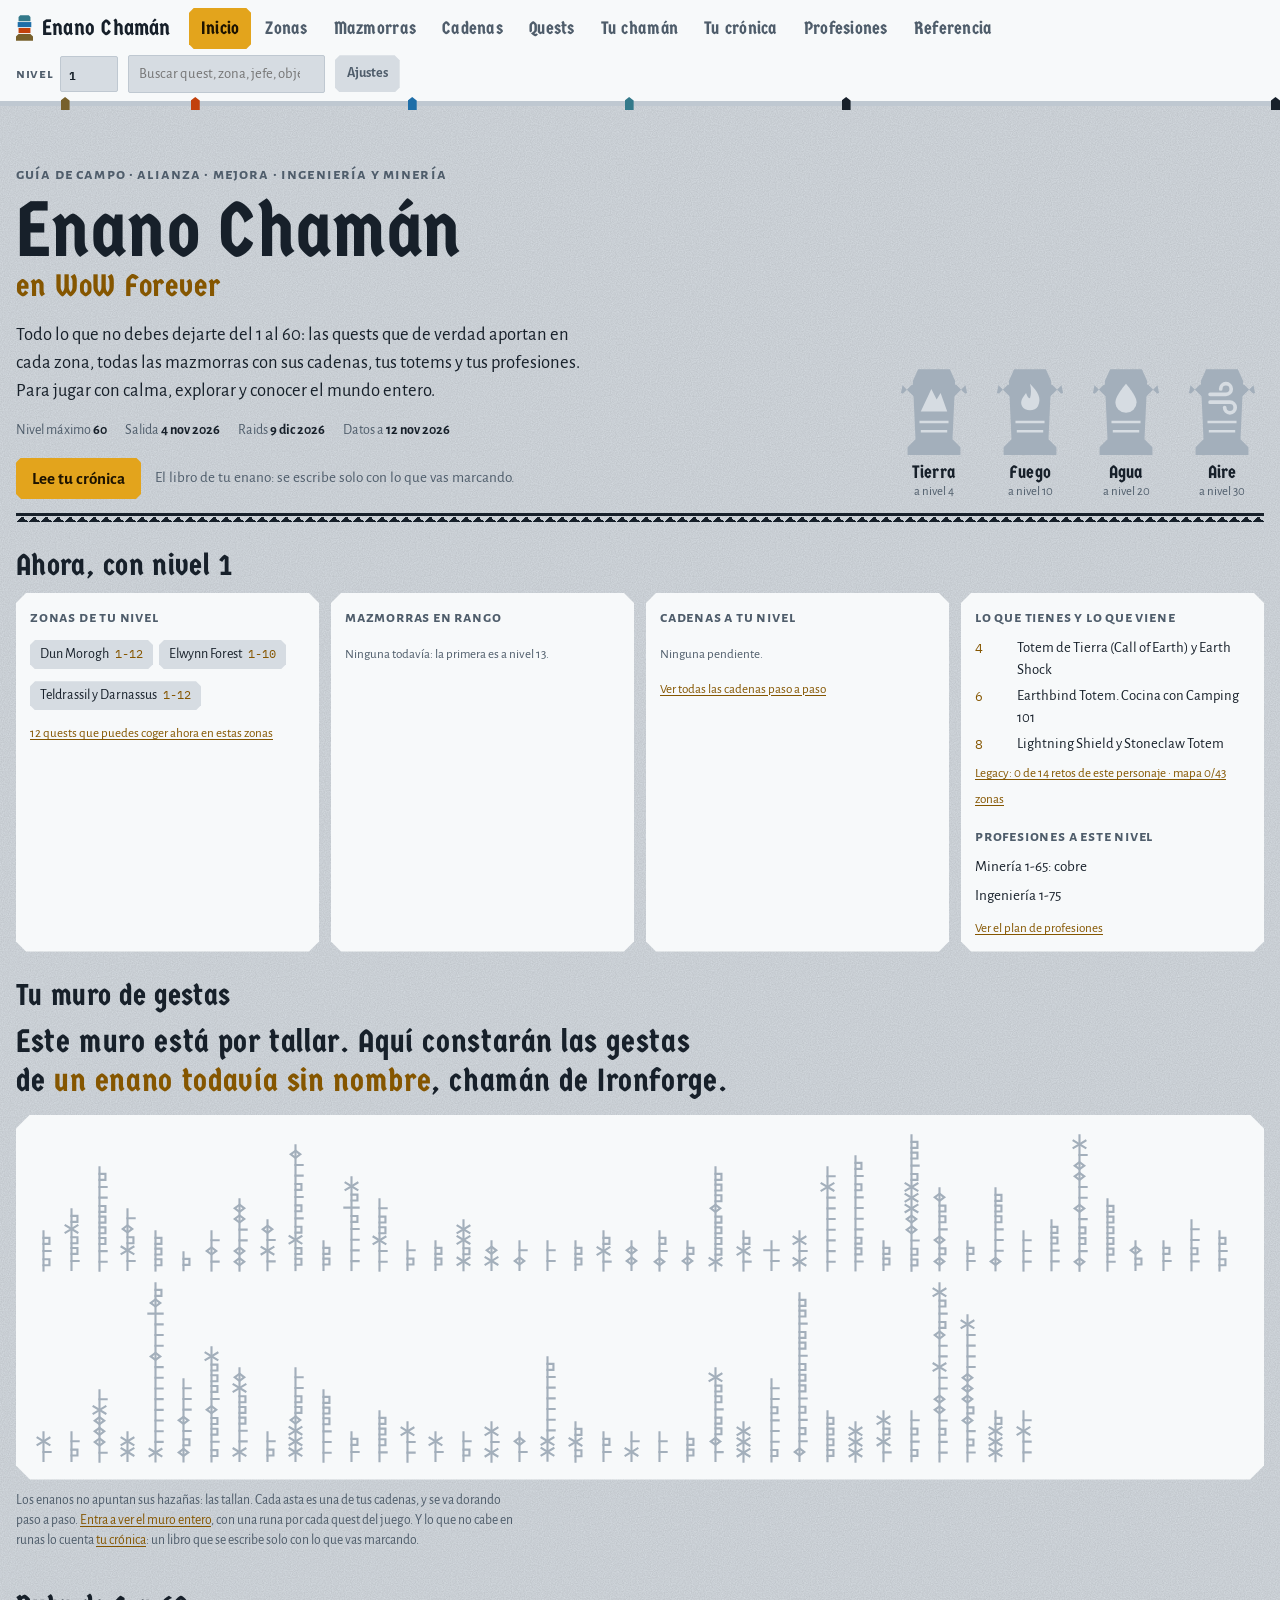
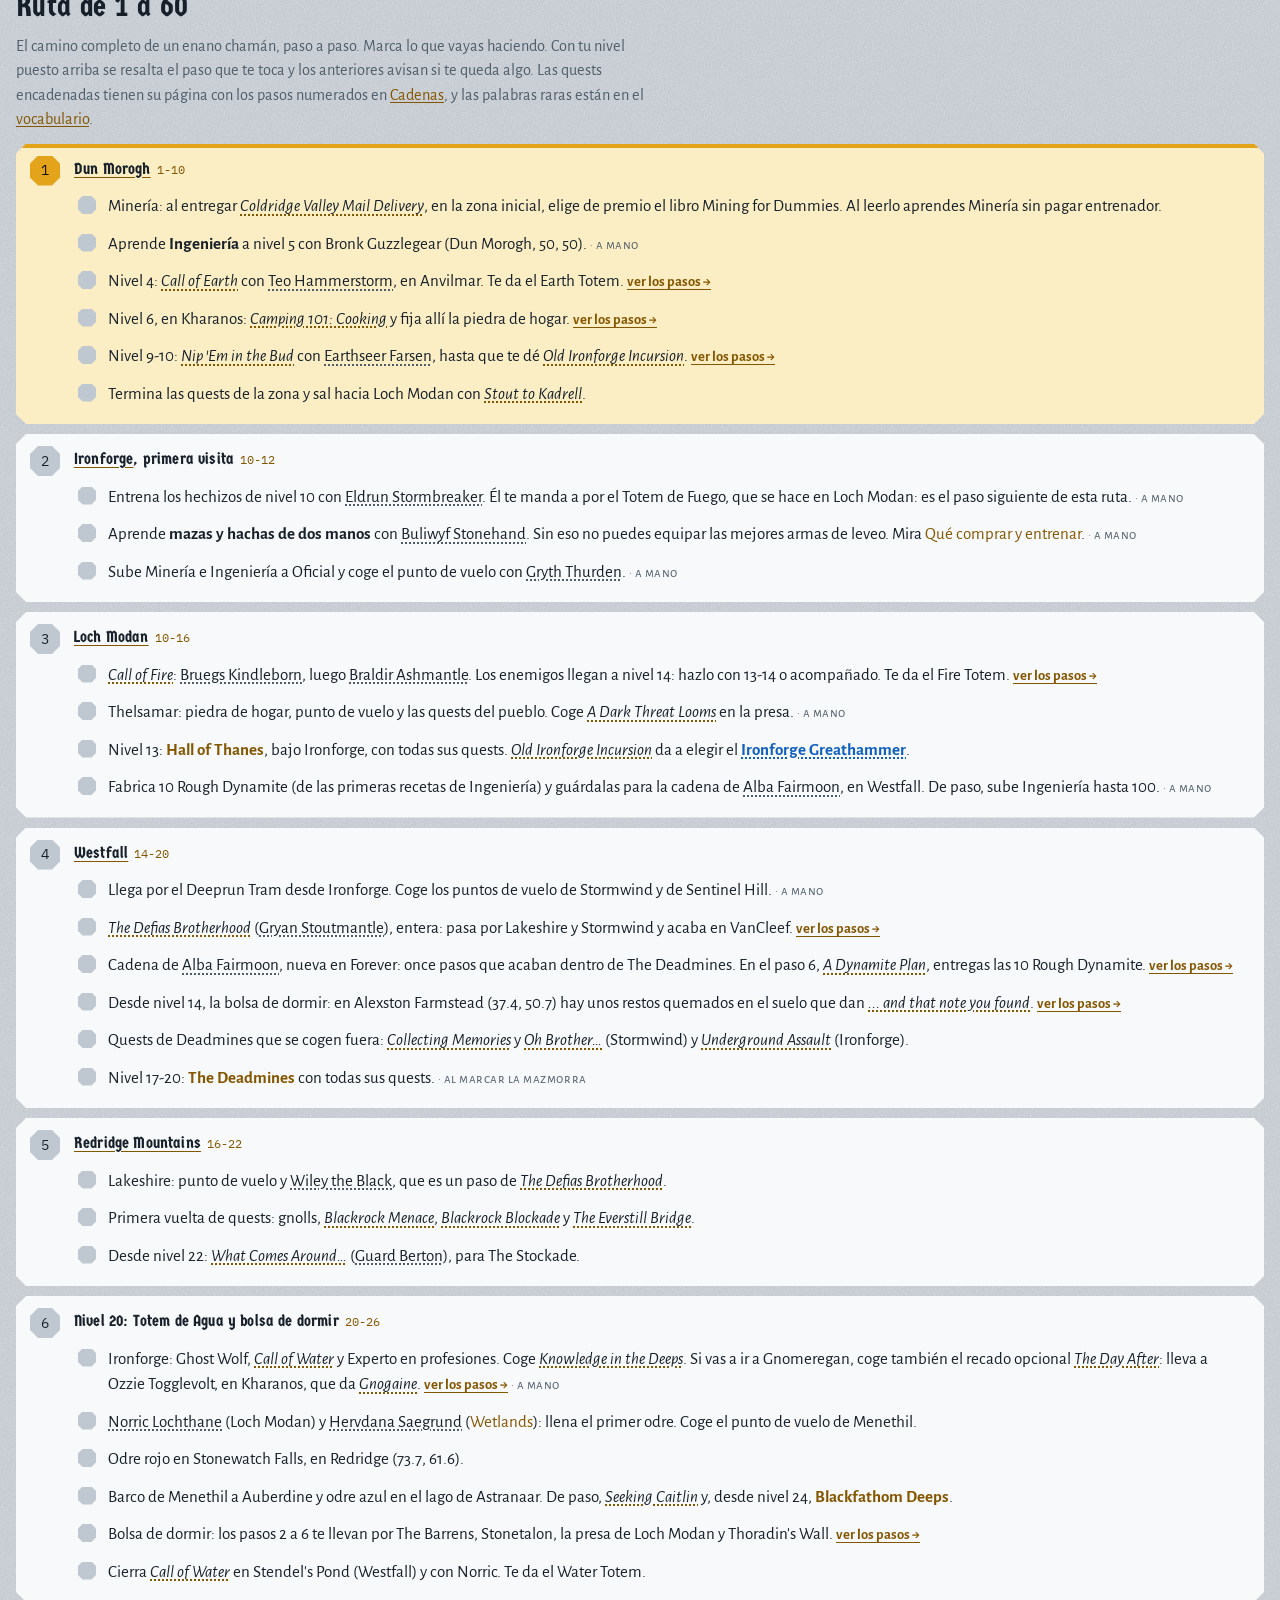
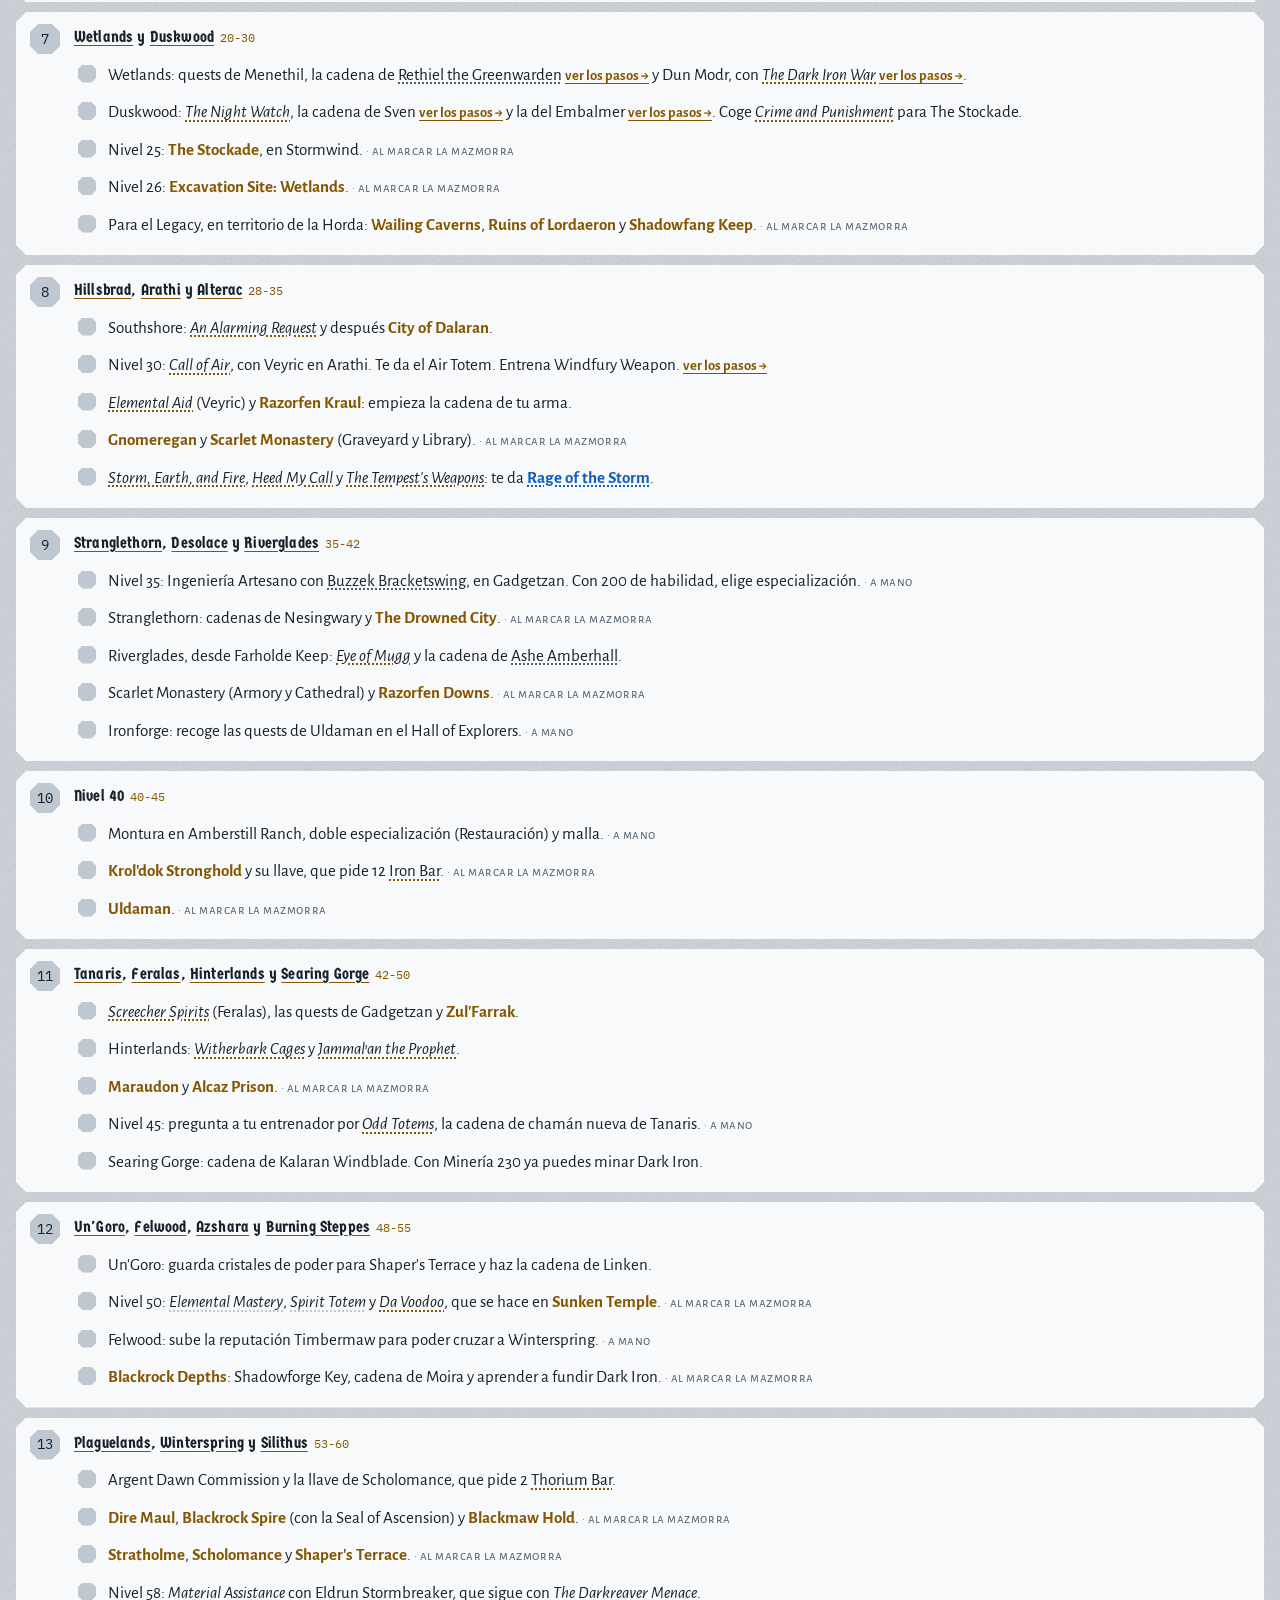
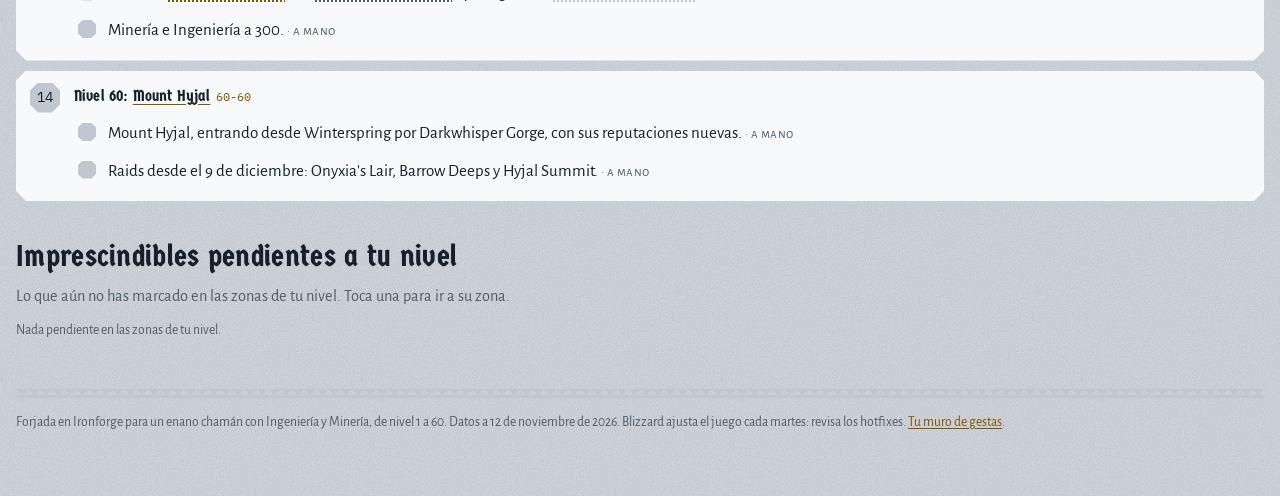
